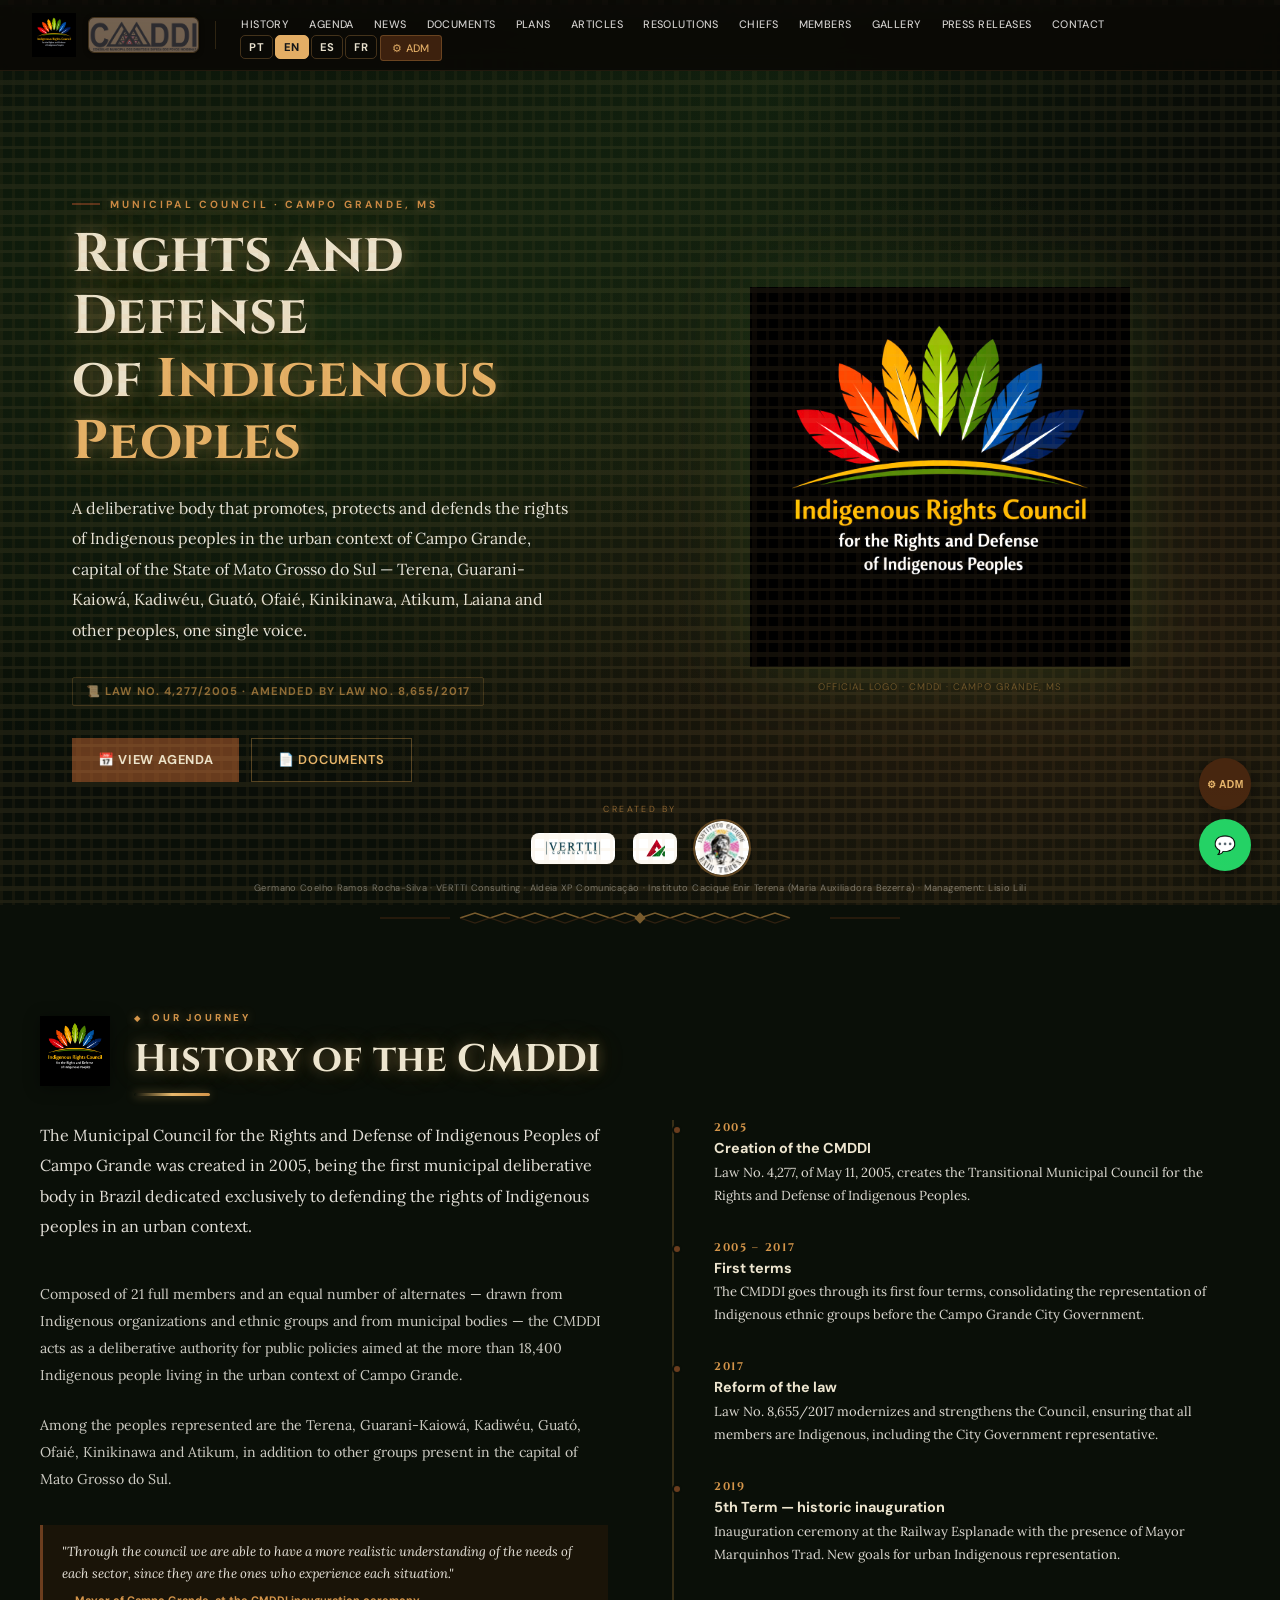
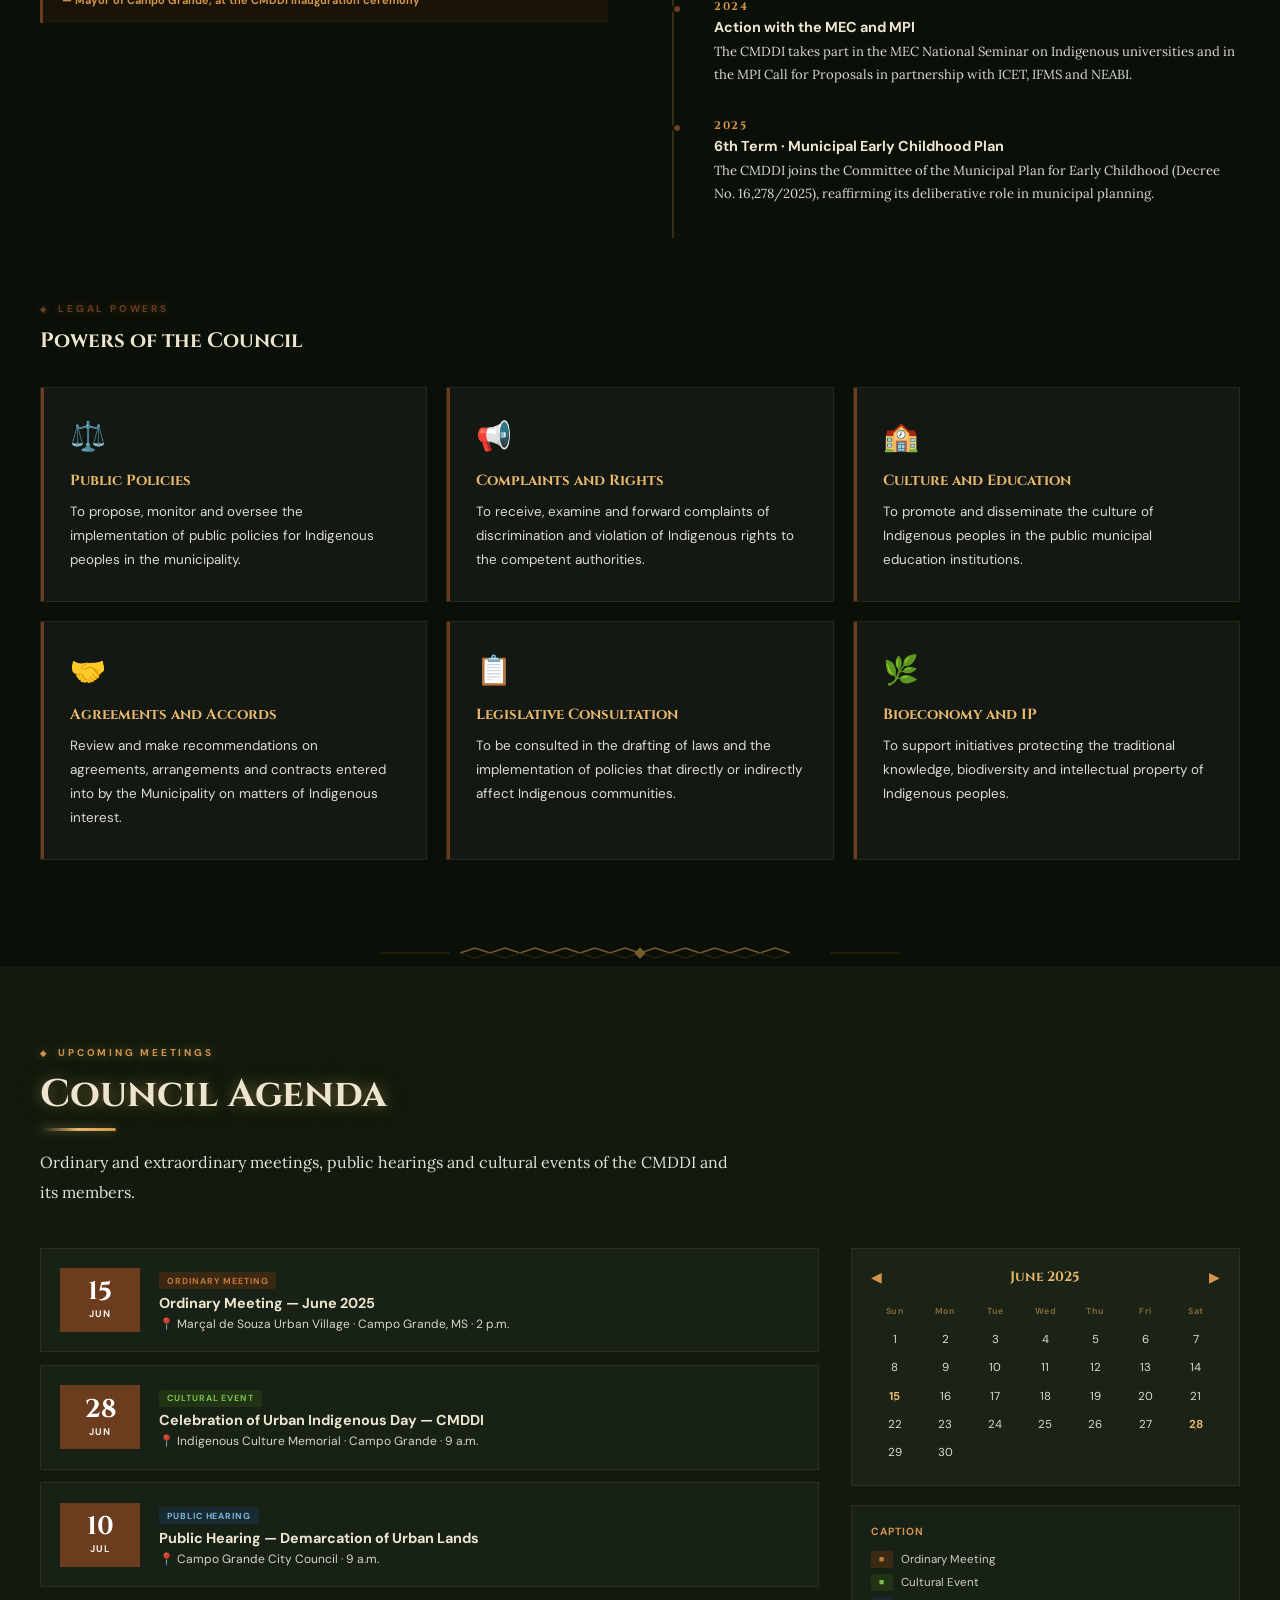
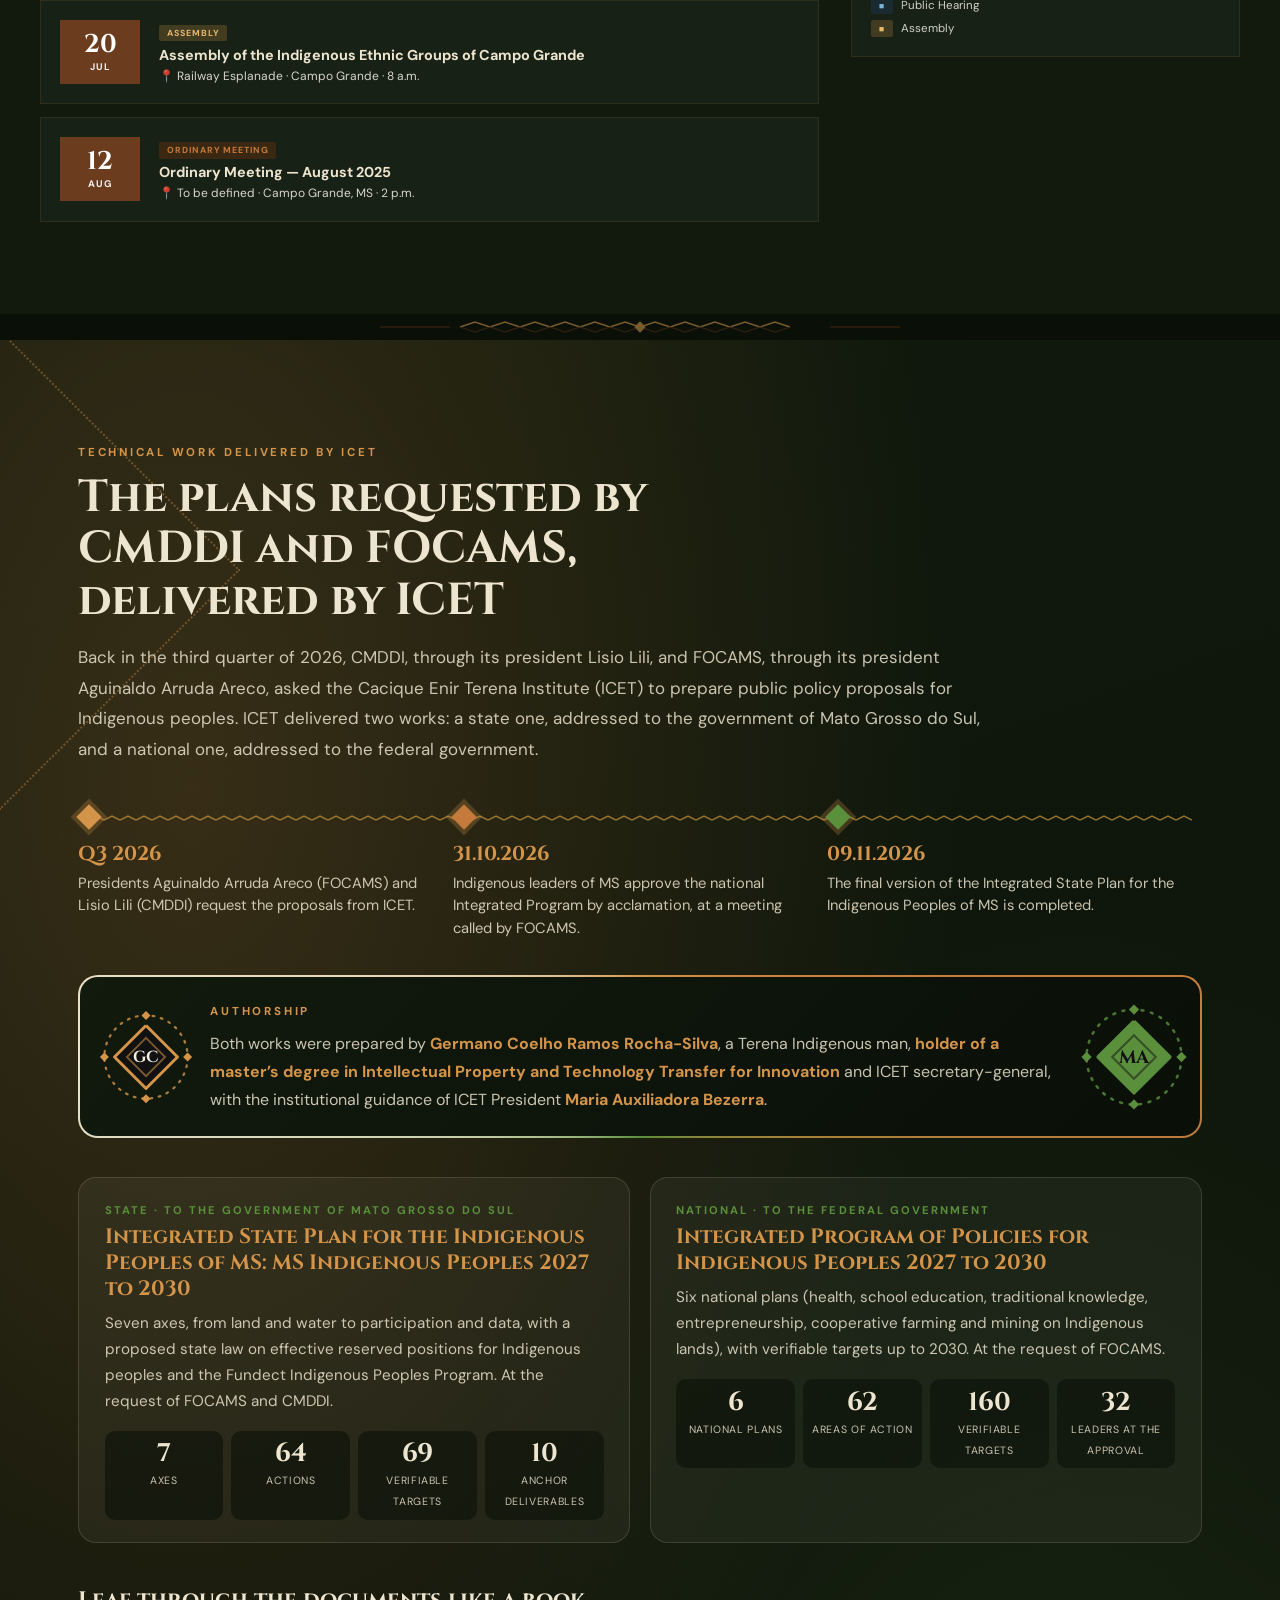
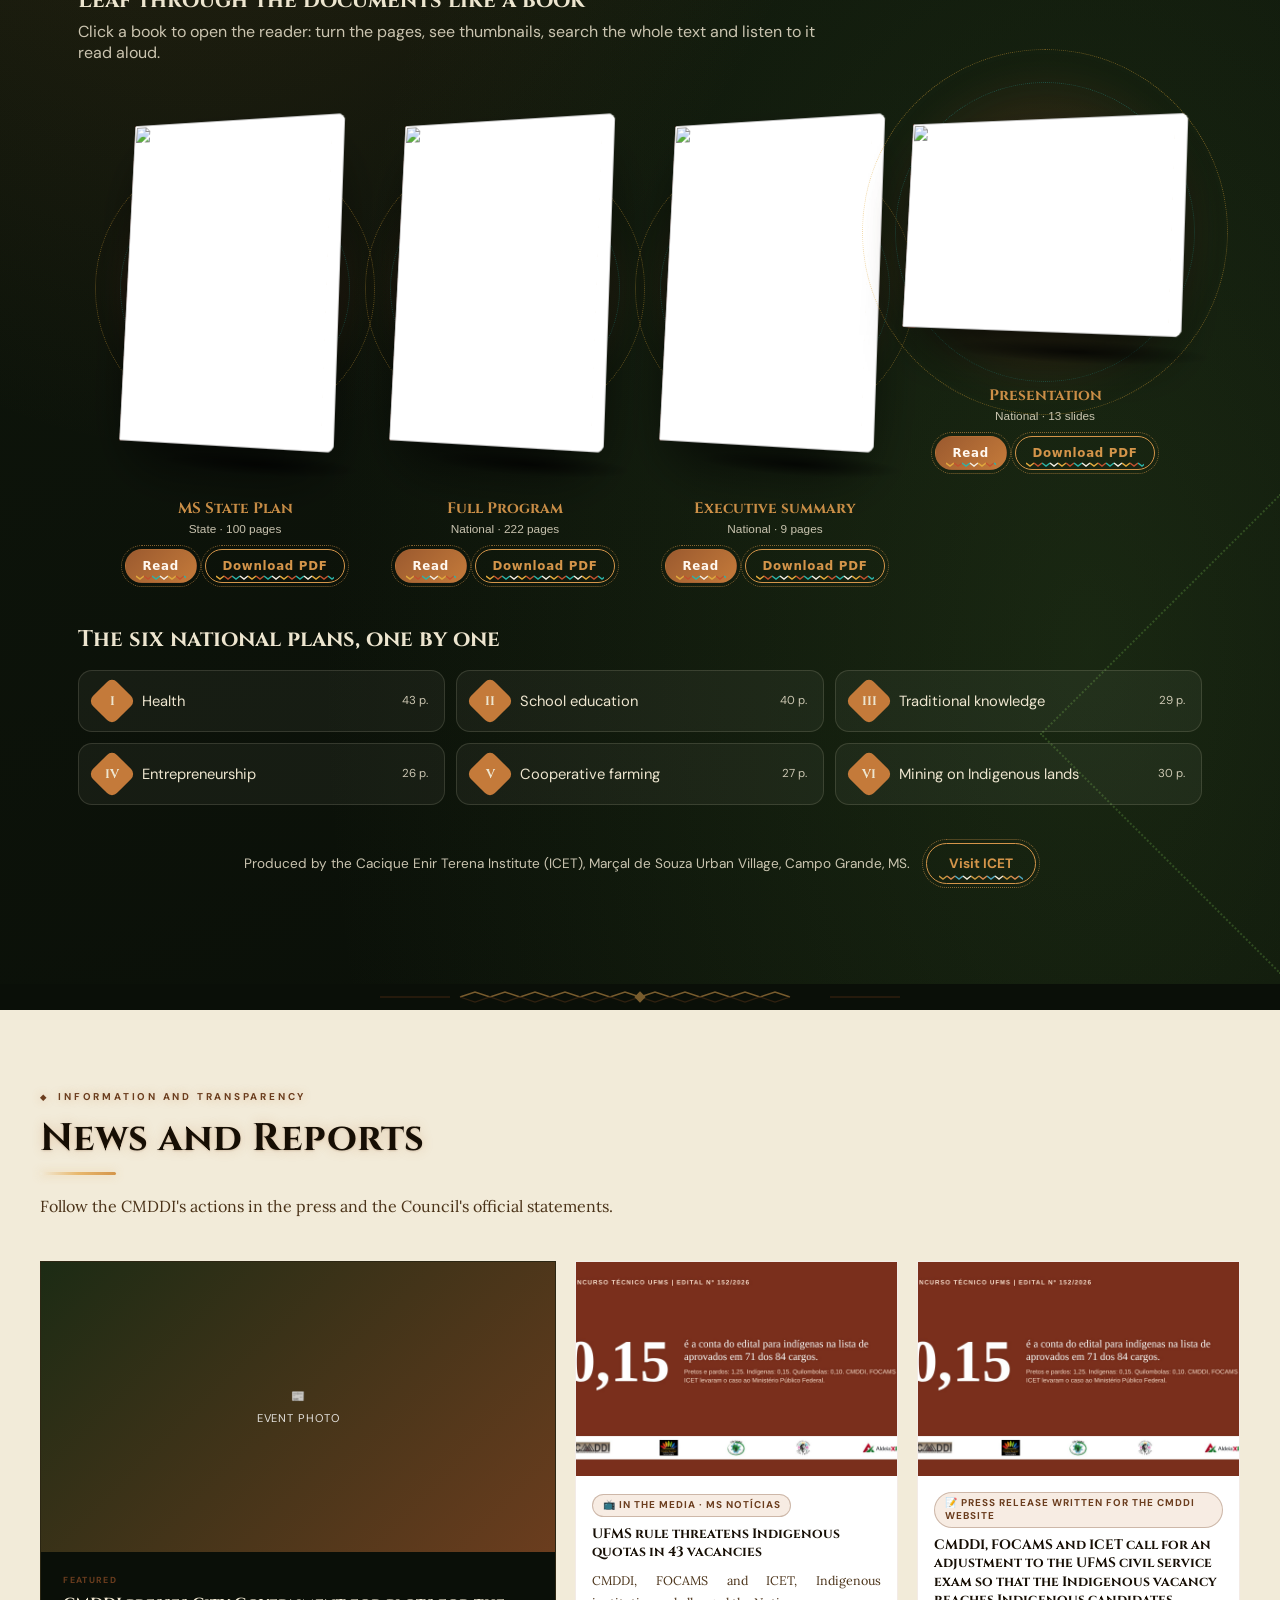
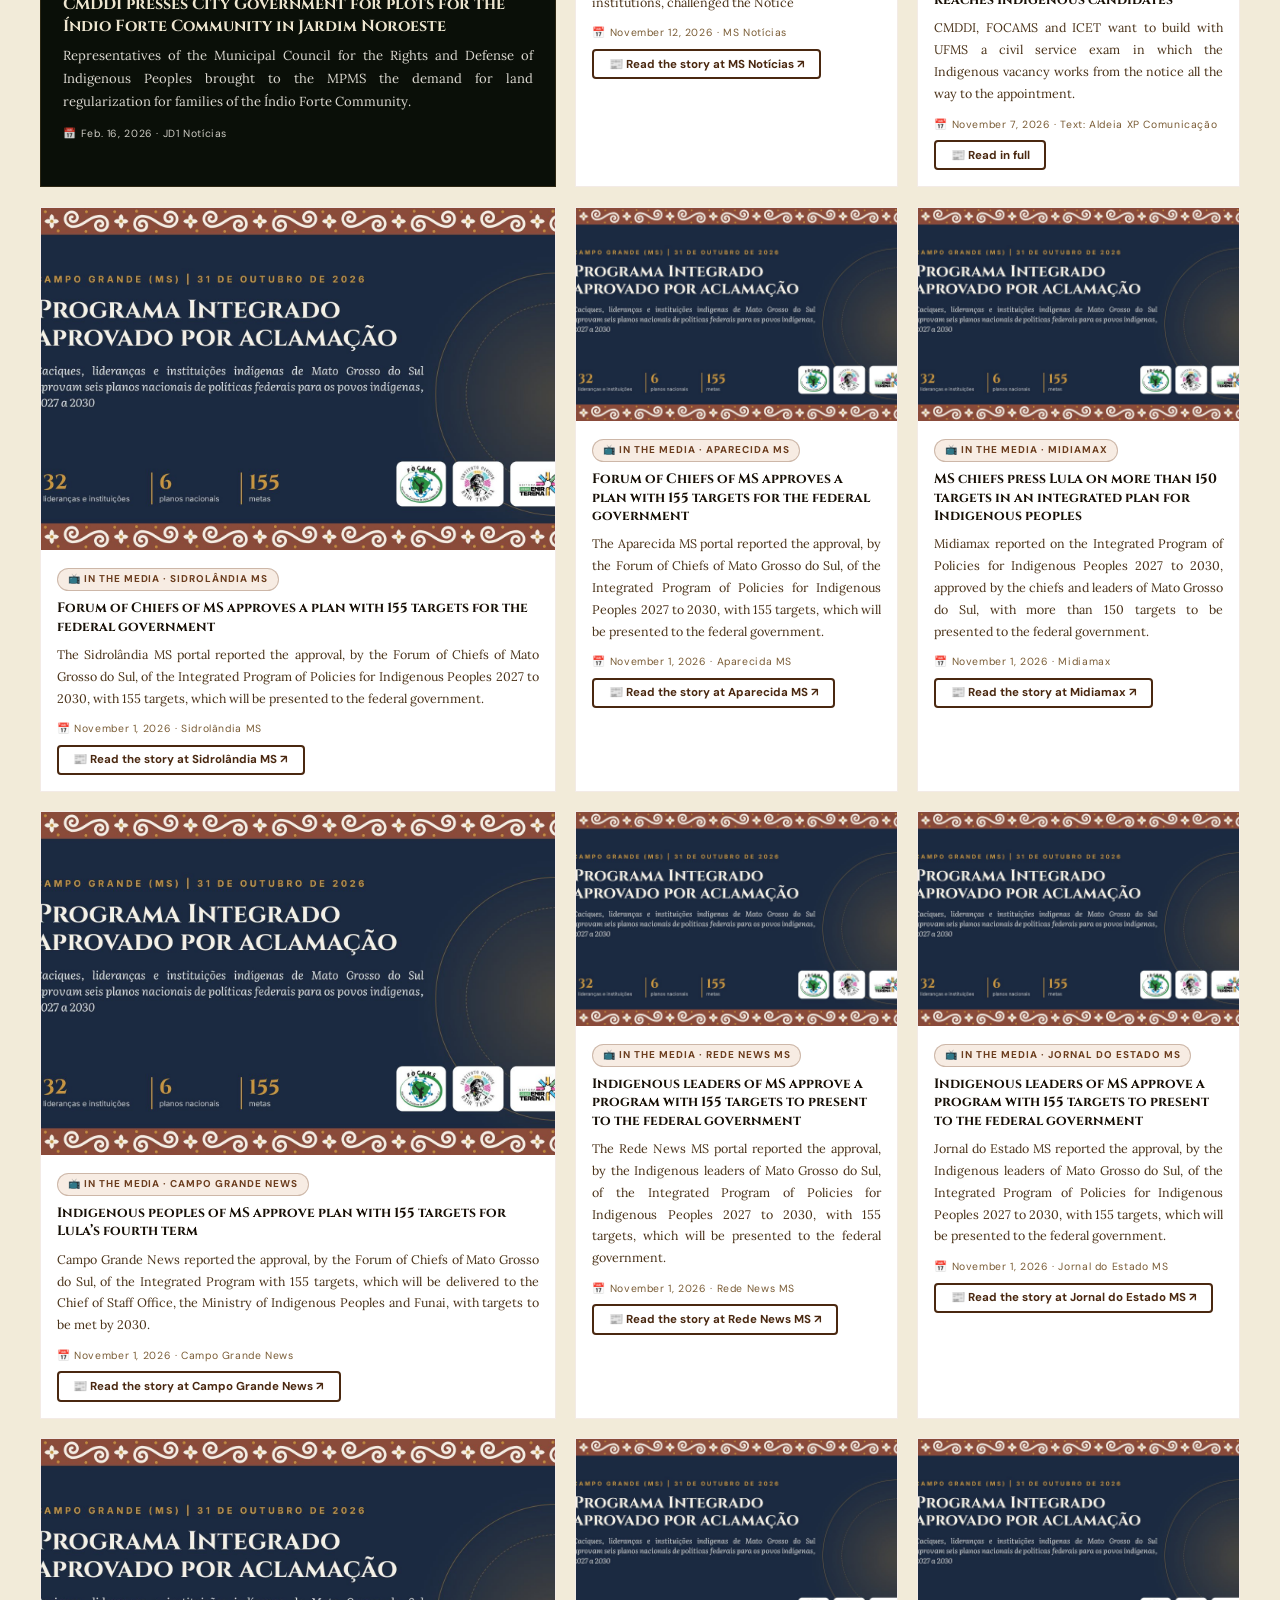
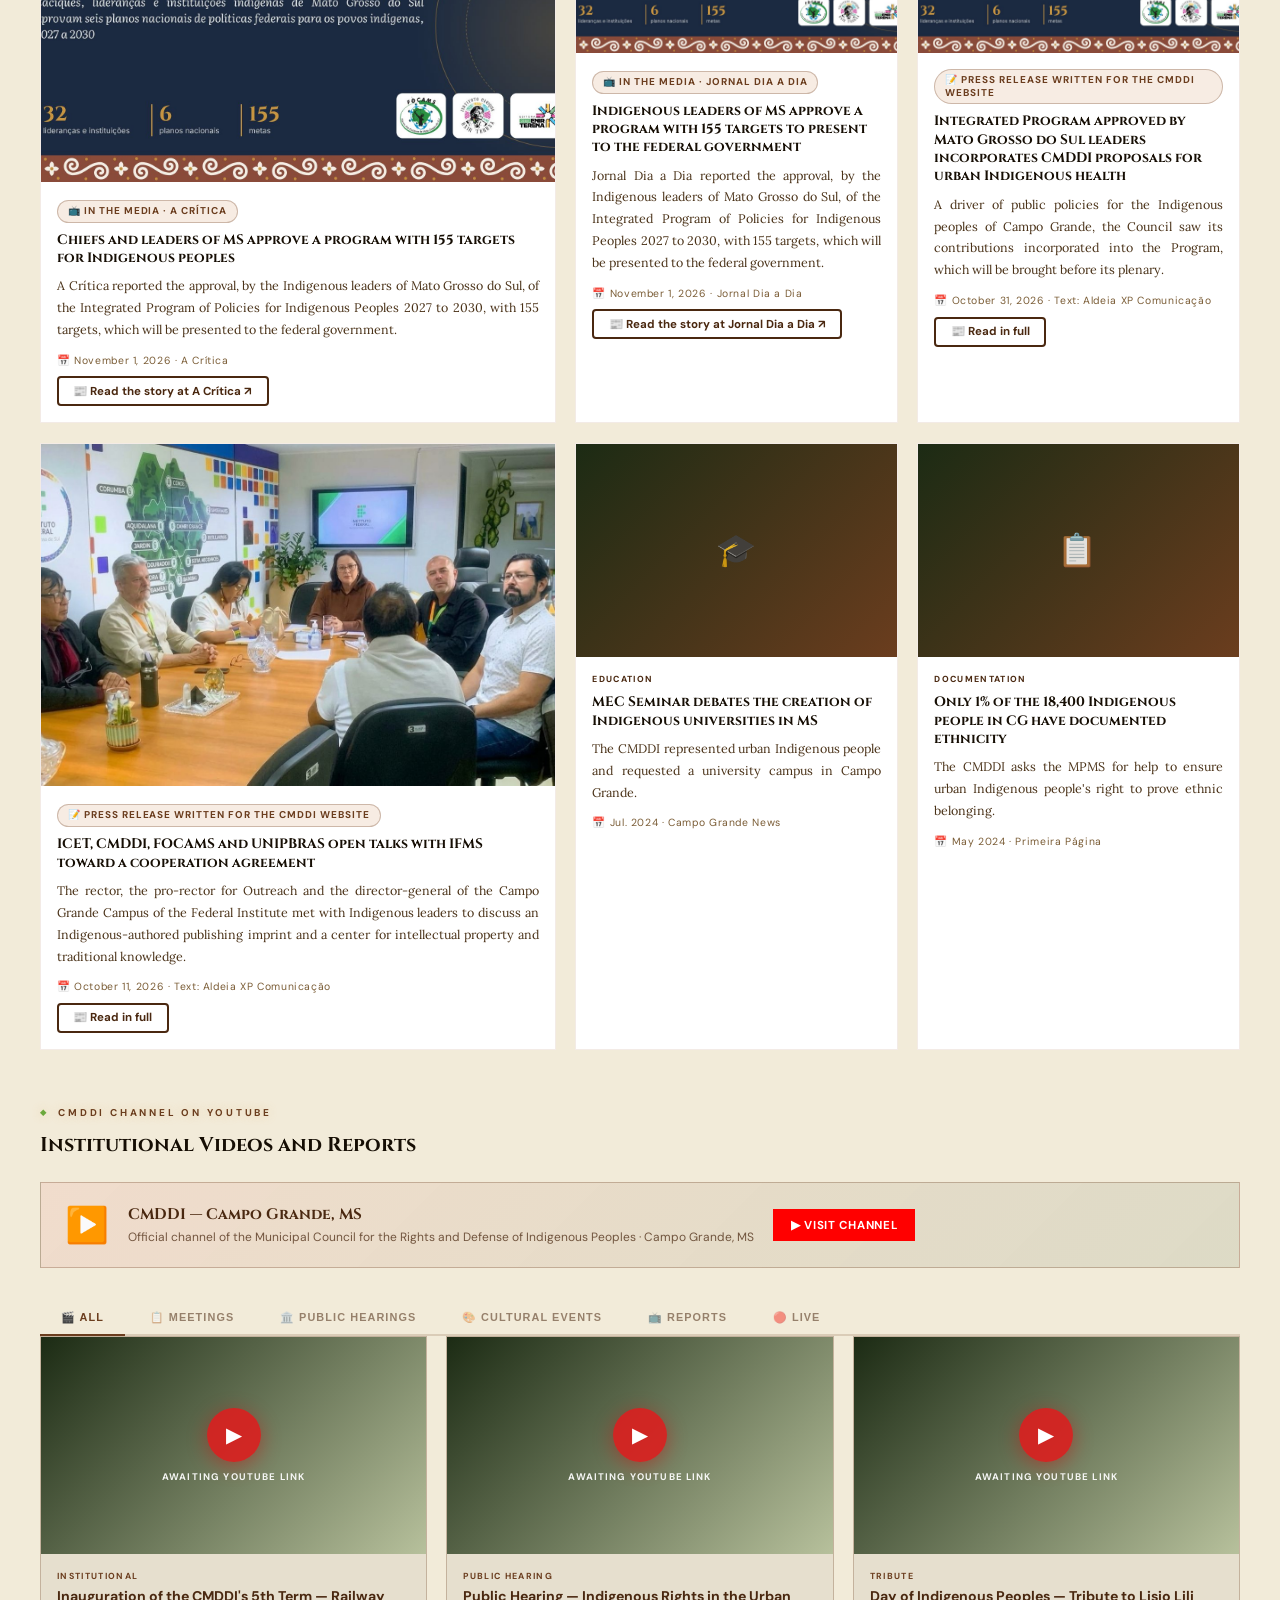
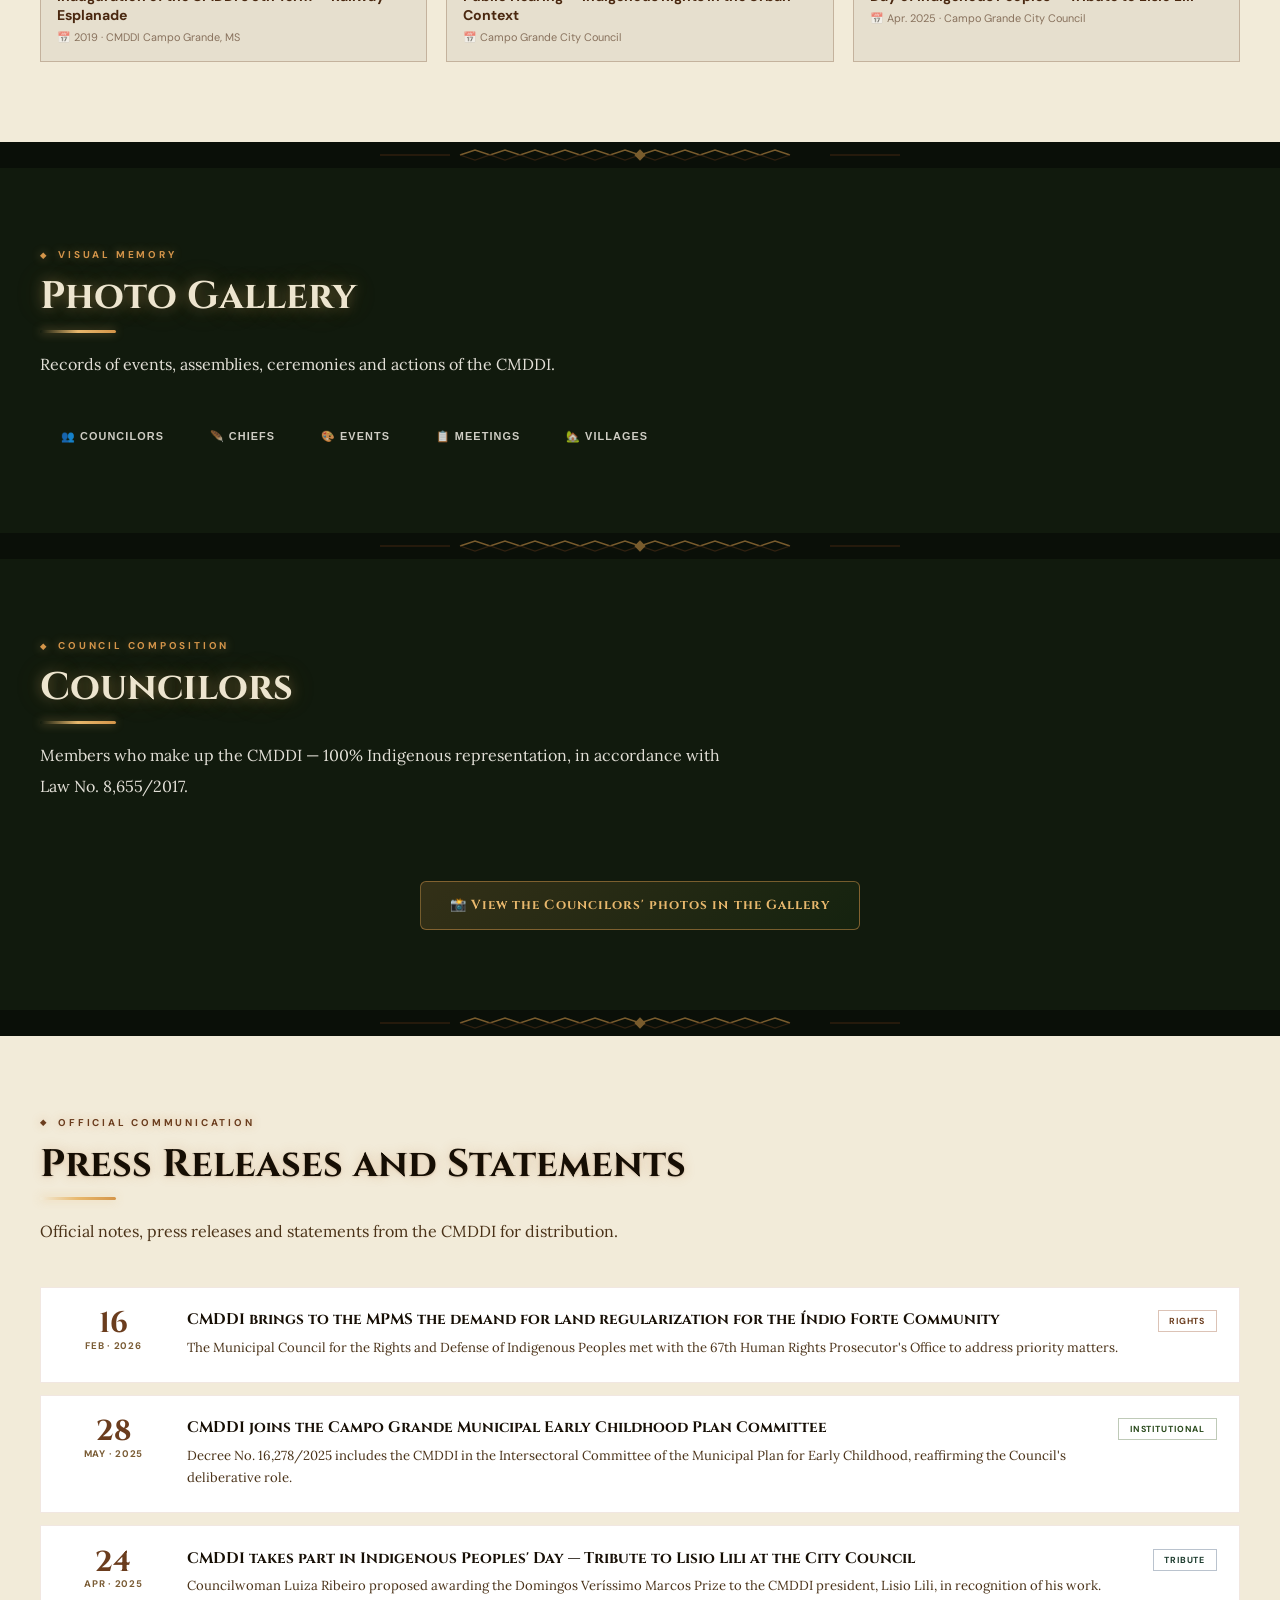
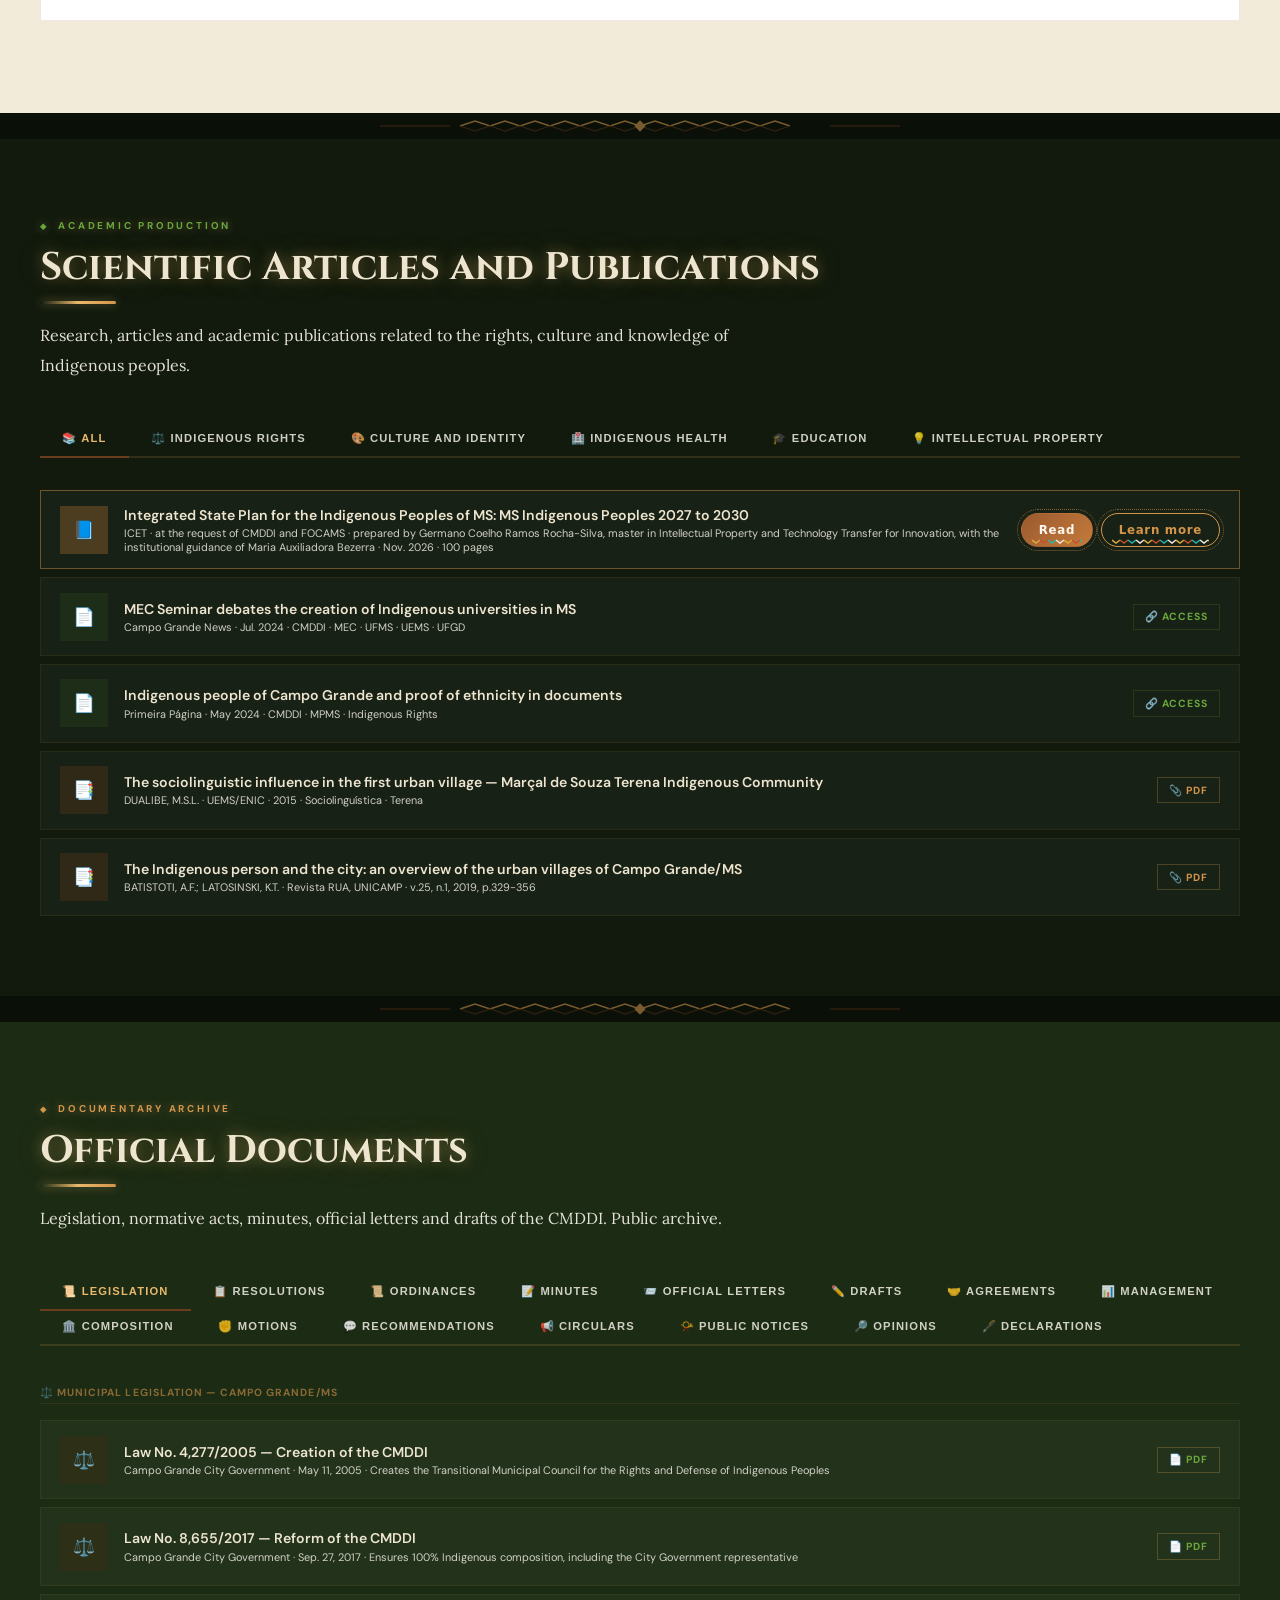
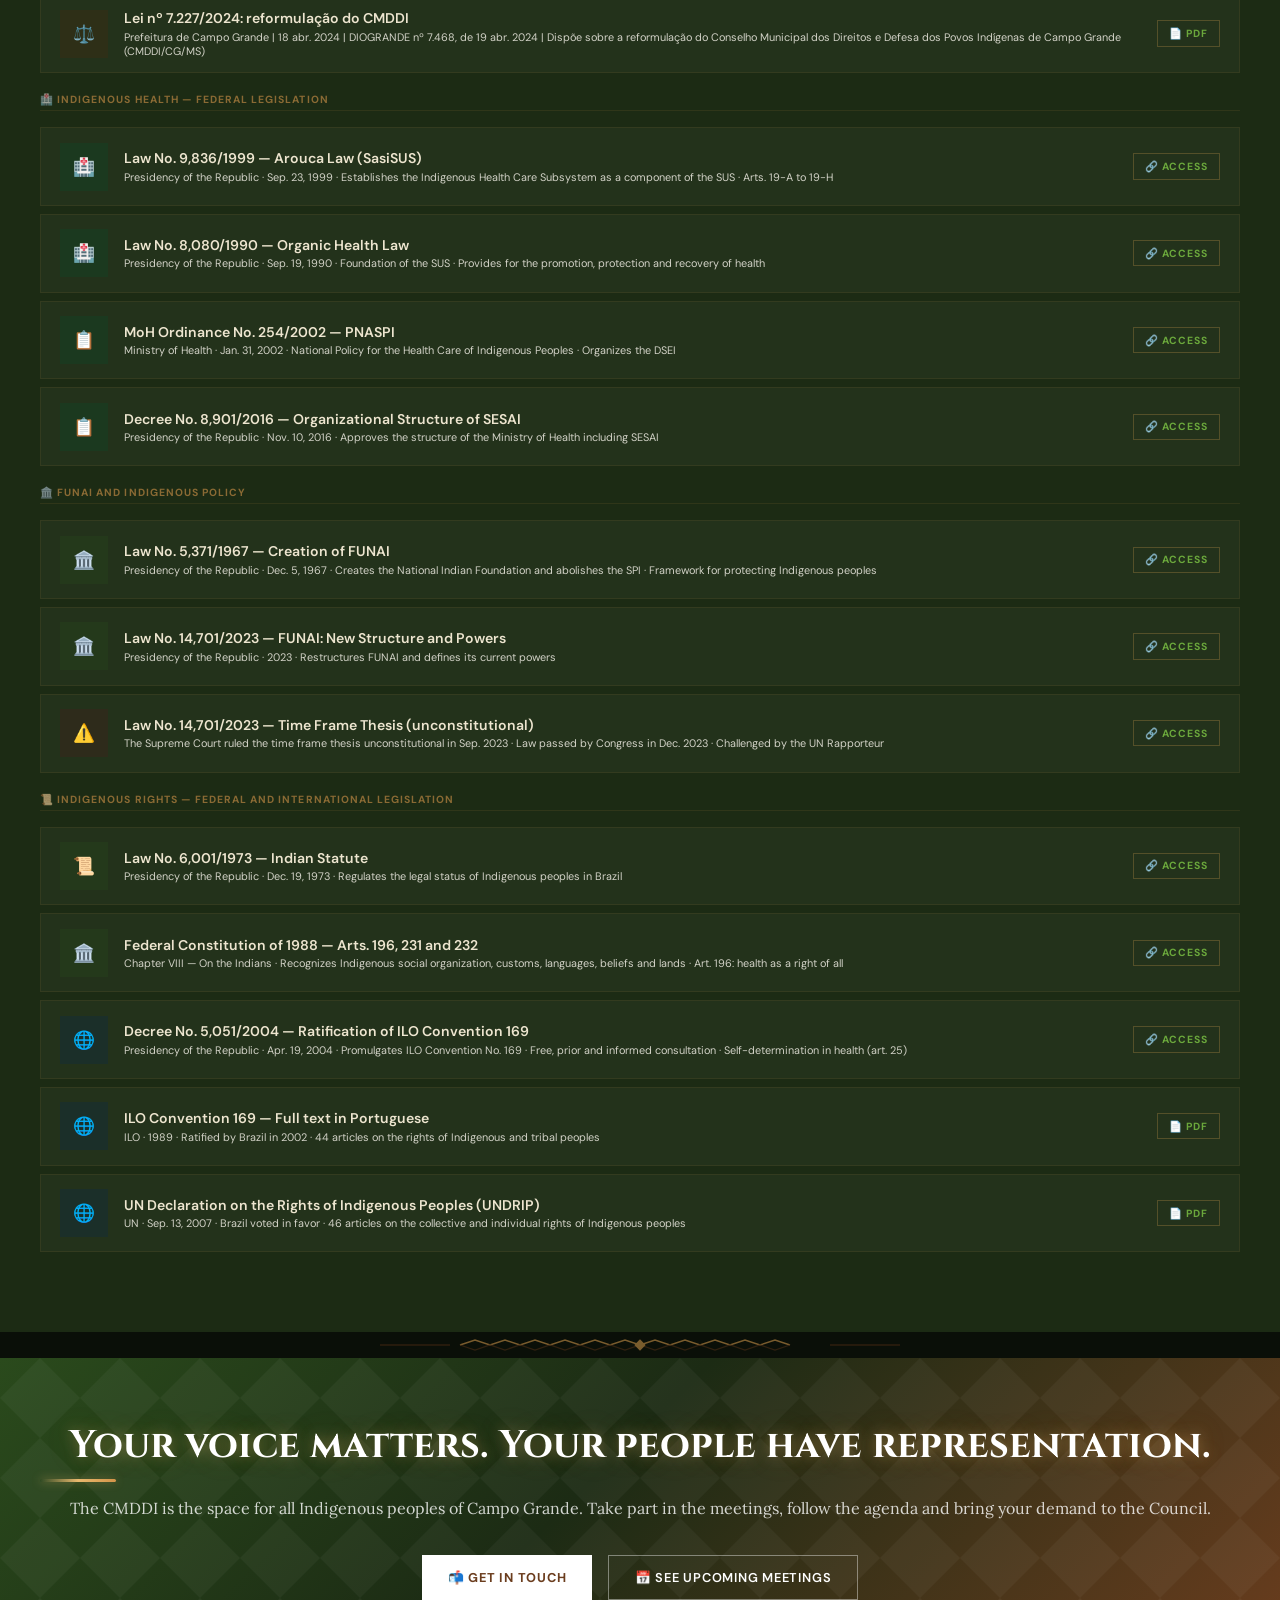
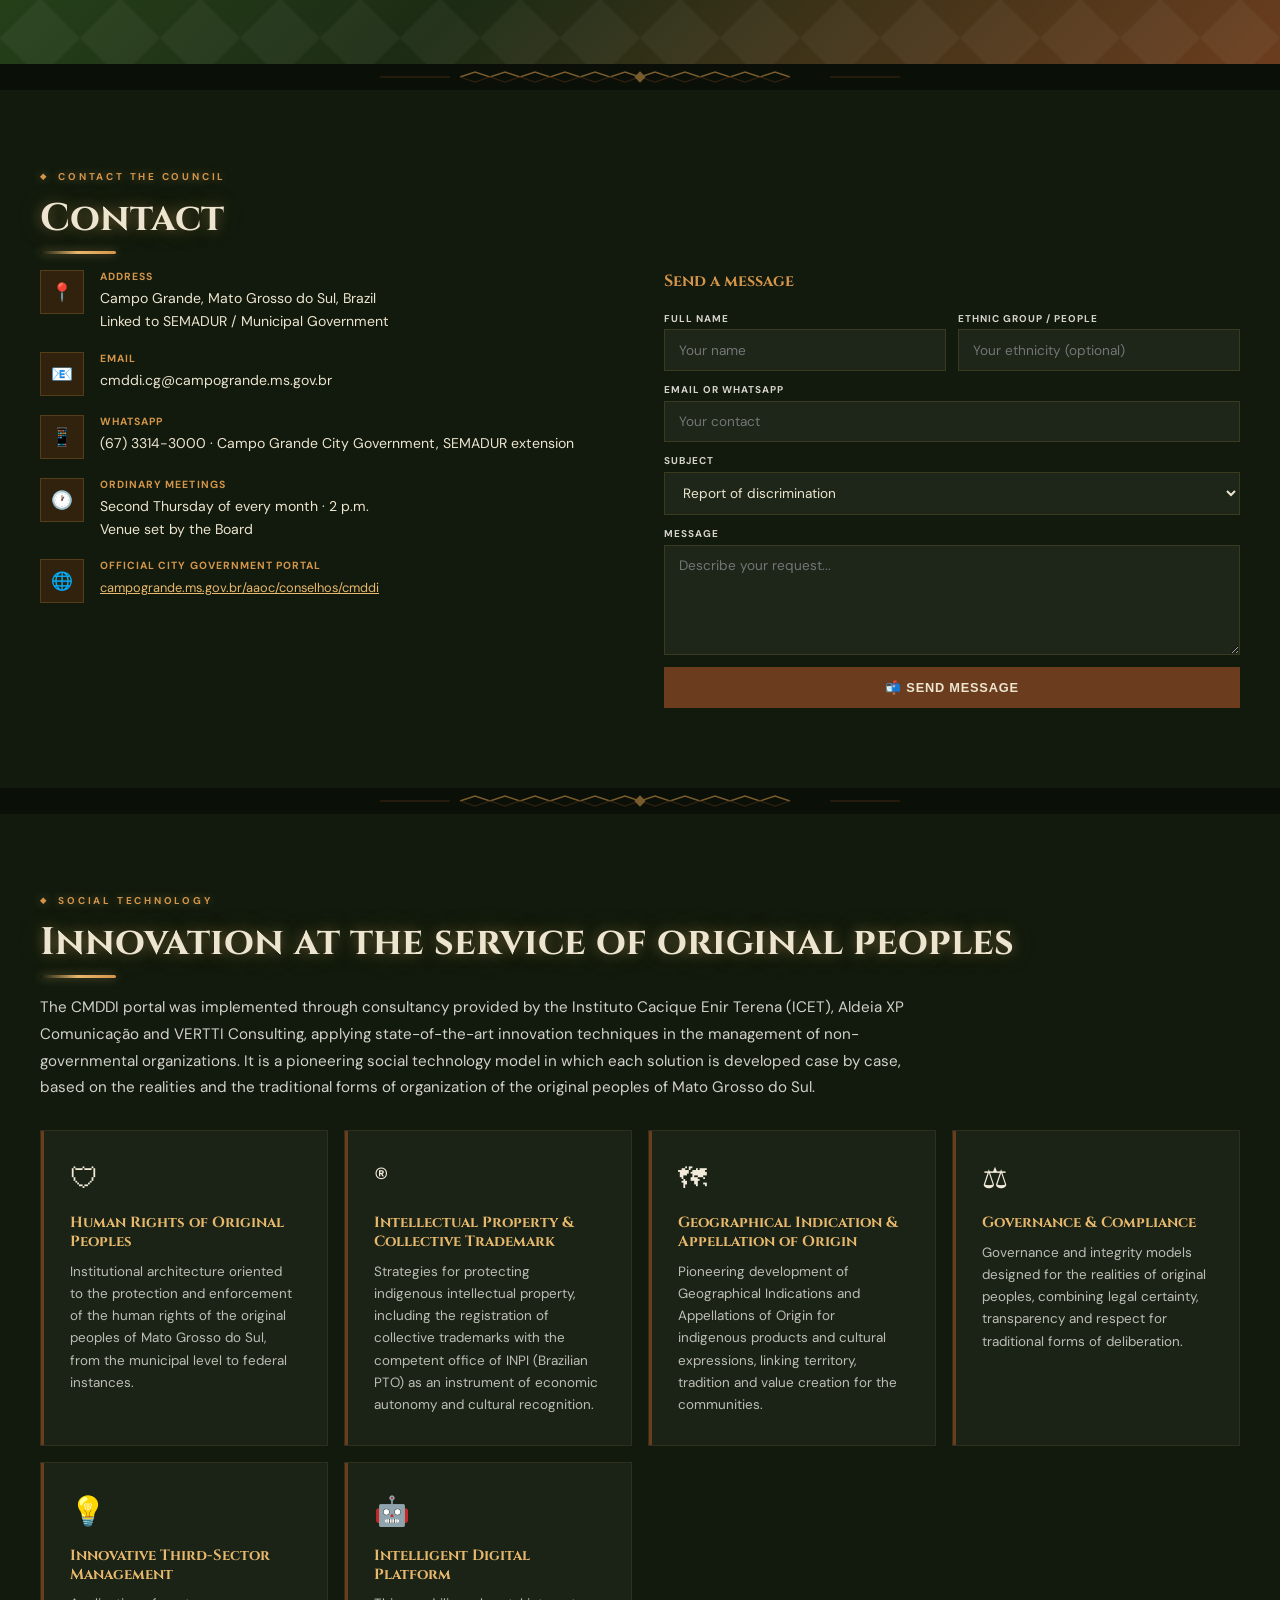
==== index.html @ 401ebd9f "Medalhões GC e MA no padrão do motor da Editora, com links e animação Co-Authored-By: Claude Opus 5." ====
<!DOCTYPE html>
<html lang="pt-BR">
<head>
<meta charset="UTF-8">
<meta name="viewport" content="width=device-width, initial-scale=1.0">
<title>CMDDI — Conselho Municipal dos Direitos e Defesa dos Povos Indígenas · Campo Grande, MS</title>
<meta name="description" content="CMDDI — Conselho Municipal dos Direitos e Defesa dos Povos Indígenas de Campo Grande, MS. Criado em 2005, pela Lei nº 4.277.">
<link rel="preconnect" href="https://fonts.googleapis.com">
<link rel="preconnect" href="https://fonts.gstatic.com" crossorigin>
<link href="https://fonts.googleapis.com/css2?family=Cinzel:wght@400;600;700;900&family=Lora:ital,wght@0,400;0,600;1,400&family=DM+Sans:wght@300;400;500;700&display=swap" rel="stylesheet">
<style>
:root {
  /* PALETA CERÂMICA TERENA MS — verde escuro + terrosos */
  --te: #0A0F08;       /* verde-negro fundo */
  --t2: #111A0D;       /* verde escuro 2 */
  --t3: #1C2B14;       /* verde floresta */
  --vm: #6B3D1E;       /* marrom cerâmica */
  --vd: #4A2810;       /* marrom escuro */
  --vl: #9B5A2F;       /* marrom claro */
  --oc: #C47A3A;       /* ocre cerâmica */
  --ou: #D4954A;       /* ouro terroso */
  --am: #E8B86D;       /* âmbar suave */
  --ar: #F2EBD9;       /* creme cerâmica */
  --pa: #E4D8BC;       /* palha cerâmica */
  --cr: #EDE5CF;       /* creme claro */
  --vv: #2A4A1C;       /* verde mata profundo */
  --vl2: #3D6B28;      /* verde médio */
  --vl3: #5A8F3C;      /* verde folha */
  --az: #1B3A2C;       /* verde-azulado */
  --tx: #160E04;       /* texto escuro */
  --tx2: #4A3218;      /* texto médio */
  --tx3: #7A5C35;      /* texto suave */
  /* Accent verde vivo para detalhes */
  --ac: #4A7A28;       /* verde accent */
  --acl: #6BA83C;      /* verde accent claro */
}

*, *::before, *::after { box-sizing: border-box; margin: 0; padding: 0; }

html { scroll-behavior: smooth; font-size: 16px; }

body {
  font-family: 'DM Sans', sans-serif;
  background: var(--te);
  color: var(--ar);
  overflow-x: hidden;
}

/*  SCROLLBAR  */
::-webkit-scrollbar { width: 6px; }
::-webkit-scrollbar-track { background: var(--te); }
::-webkit-scrollbar-thumb { background: var(--vm); border-radius: 3px; }

/*  PADRÃO INDÍGENA SVG background  */
.bg-pattern {
  background-image: url("data:image/svg+xml,%3Csvg width='48' height='48' viewBox='0 0 48 48' xmlns='http://www.w3.org/2000/svg'%3E%3Cg fill='%234A7A28' fill-opacity='0.06'%3E%3Crect x='0' y='0' width='12' height='12'/%3E%3Crect x='24' y='0' width='12' height='12'/%3E%3Crect x='12' y='12' width='12' height='12'/%3E%3Crect x='36' y='12' width='12' height='12'/%3E%3Crect x='0' y='24' width='12' height='12'/%3E%3Crect x='24' y='24' width='12' height='12'/%3E%3Crect x='12' y='36' width='12' height='12'/%3E%3Crect x='36' y='36' width='12' height='12'/%3E%3C/g%3E%3C/svg%3E");
}

.bg-pattern2 {
  background-image: url("data:image/svg+xml,%3Csvg width='32' height='32' viewBox='0 0 32 32' xmlns='http://www.w3.org/2000/svg'%3E%3Cg stroke='%236B3D1E' stroke-opacity='0.08' fill='none'%3E%3Cpath d='M0 16 L16 0 L32 16 L16 32 Z'/%3E%3Cpath d='M8 16 L16 8 L24 16 L16 24 Z'/%3E%3C/g%3E%3C/svg%3E");
}

/*  NAV  */
nav {
  position: fixed;
  top: 0; left: 0; right: 0;
  z-index: 1000;
  background: rgba(13,11,7,.95);
  backdrop-filter: blur(12px);
  border-bottom: 1px solid rgba(232,168,83,.12);
  display: flex;
  align-items: center;
  justify-content: space-between;
  padding: .7rem 2rem;
  gap: 1rem;
}

.nav-brand {
  display: flex;
  align-items: center;
  gap: .75rem;
  text-decoration: none;
  flex-shrink: 0;
}

.nav-sigla {
  font-family: 'Cinzel', serif;
  font-size: 1.35rem;
  font-weight: 900;
  color: var(--am);
  letter-spacing: .05em;
  line-height: 1;
}

.nav-sub {
  font-size: .58rem;
  color: rgba(232,168,83,.6);
  letter-spacing: .08em;
  text-transform: uppercase;
  line-height: 1.3;
  max-width: 160px;
}

.nav-sep { width: 1px; height: 28px; background: rgba(232,168,83,.2); flex-shrink: 0; }

.nav-links {
  display: flex;
  list-style: none;
  gap: .15rem;
  flex-wrap: wrap;
  align-items: center;
}

.nav-links a {
  font-size: .68rem;
  font-weight: 500;
  color: rgba(249,245,237,.88);
  text-decoration: none;
  letter-spacing: .04em;
  text-transform: uppercase;
  padding: .35rem .55rem;
  border-radius: 3px;
  transition: all .2s;
  white-space: nowrap;
}

.nav-links a:hover { color: var(--am); background: rgba(232,168,83,.08); }
.nav-links a.ativo { color: var(--am); }

.nav-adm-btn {
  background: var(--vd);
  color: var(--am) !important;
  border: 1px solid rgba(232,168,83,.3) !important;
  padding: .3rem .7rem !important;
  border-radius: 3px;
}
.nav-adm-btn:hover { background: var(--vm) !important; }

/*  FAIXA GRAFISMO  */
.faixa-indigena {
  height: 5px;
  background: repeating-linear-gradient(
    90deg,
    var(--vl3) 0px, var(--vl3) 8px,
    var(--ou)  8px, var(--ou)  14px,
    var(--vm)  14px,var(--vm)  26px,
    var(--ou)  26px,var(--ou)  32px,
    var(--vl2) 32px,var(--vl2) 42px,
    var(--am)  42px,var(--am)  48px,
    var(--te)  48px,var(--te)  56px
  );
}

/*  HERO  */
#hero {
  min-height: 100vh;
  padding-top: 70px;
  display: flex;
  flex-direction: column;
  justify-content: center;
  position: relative;
  overflow: hidden;
  background: radial-gradient(ellipse at 25% 35%, rgba(42,74,28,.5) 0%, transparent 55%),
              radial-gradient(ellipse at 80% 70%, rgba(107,61,30,.3) 0%, transparent 50%),
              radial-gradient(ellipse at 60% 10%, rgba(61,107,40,.2) 0%, transparent 40%),
              var(--te);
}

.hero-grafismo {
  position: absolute;
  inset: 0;
  pointer-events: none;
  opacity: .12;
}

.hero-content {
  max-width: 1200px;
  margin: 0 auto;
  padding: 4rem 2rem;
  display: grid;
  grid-template-columns: 1fr 1fr;
  gap: 4rem;
  align-items: center;
}

.hero-eyebrow {
  font-size: .65rem;
  font-weight: 700;
  letter-spacing: .3em;
  text-transform: uppercase;
  color: var(--ou);
  margin-bottom: .8rem;
  display: flex;
  align-items: center;
  gap: .6rem;
}

.hero-eyebrow::before {
  content: '';
  display: block;
  width: 28px;
  height: 2px;
  background: var(--vm);
}

.hero-h1 {
  font-family: 'Cinzel', serif;
  font-size: clamp(2rem, 4.5vw, 3.4rem);
  font-weight: 700;
  line-height: 1.15;
  color: var(--cr);
  margin-bottom: 1.2rem;
}

.hero-h1 span { color: var(--am); }

.hero-desc {
  font-family: 'Lora', serif;
  font-size: 1rem;
  line-height: 1.9;
  color: rgba(249,245,237,.94);
  margin-bottom: 2rem;
  max-width: 500px;
}

.hero-lei {
  display: inline-flex;
  align-items: center;
  gap: .5rem;
  font-size: .7rem;
  font-weight: 700;
  letter-spacing: .1em;
  text-transform: uppercase;
  color: rgba(232,168,83,.6);
  border: 1px solid rgba(232,168,83,.2);
  padding: .4rem .8rem;
  border-radius: 2px;
  margin-bottom: 2rem;
}

.hero-btns {
  display: flex;
  gap: .75rem;
  flex-wrap: wrap;
}

.btn-primario {
  background: var(--vm);
  color: var(--cr);
  font-weight: 700;
  font-size: .8rem;
  letter-spacing: .06em;
  text-transform: uppercase;
  padding: .8rem 1.6rem;
  border: none;
  cursor: pointer;
  text-decoration: none;
  display: inline-flex;
  align-items: center;
  gap: .5rem;
  transition: all .2s;
}
.btn-primario:hover { background: var(--vl); transform: translateY(-1px); }

.btn-sec {
  background: transparent;
  color: var(--am);
  font-weight: 600;
  font-size: .8rem;
  letter-spacing: .06em;
  text-transform: uppercase;
  padding: .8rem 1.6rem;
  border: 1.5px solid rgba(232,168,83,.35);
  cursor: pointer;
  text-decoration: none;
  display: inline-flex;
  align-items: center;
  gap: .5rem;
  transition: all .2s;
}
.btn-sec:hover { border-color: var(--am); background: rgba(232,168,83,.08); }

/* Escudo ornamental */
.hero-escudo {
  position: relative;
  display: flex;
  align-items: center;
  justify-content: center;
}

.escudo-svg { width: 100%; max-width: 380px; filter: drop-shadow(0 0 60px rgba(139,58,15,.4)); }

/* Stats bar */
.hero-stats {
  background: rgba(255,255,255,.03);
  border-top: 1px solid rgba(232,168,83,.1);
  border-bottom: 1px solid rgba(232,168,83,.1);
  padding: 1.4rem 2rem;
  display: flex;
  justify-content: center;
  gap: 0;
}

.stat-item {
  flex: 1;
  max-width: 220px;
  text-align: center;
  padding: 0 1.5rem;
  border-right: 1px solid rgba(232,168,83,.12);
}
.stat-item:last-child { border-right: none; }

.stat-n {
  font-family: 'Cinzel', serif;
  font-size: 2rem;
  font-weight: 700;
  color: var(--am);
  line-height: 1;
  margin-bottom: .3rem;
}

.stat-l {
  font-size: .62rem;
  font-weight: 600;
  letter-spacing: .12em;
  text-transform: uppercase;
  color: rgba(249,245,237,.82);
}

/*  SEÇÕES GERAIS  */
.sec {
  padding: 5rem 2rem;
}

.sec-w {
  max-width: 1200px;
  margin: 0 auto;
}

.sec-dark { background: var(--te); }
.sec-dark2 { background: var(--t2); }
.sec-mid { background: var(--t3); }
.sec-clara { background: var(--ar); color: var(--tx); }
.sec-palha { background: var(--pa); color: var(--tx); }

.eyb {
  font-size: .62rem;
  font-weight: 700;
  letter-spacing: .28em;
  text-transform: uppercase;
  color: var(--ou);
  margin-bottom: .75rem;
  display: flex;
  align-items: center;
  gap: .6rem;
}
.eyb::before { content: '◆'; font-size: .5rem; }

.eyb-terra { color: var(--vm); }
.eyb-verde { color: #6dbf4a; }

.sec-h2 {
  font-family: 'Cinzel', serif;
  font-size: clamp(1.6rem, 3.5vw, 2.4rem);
  font-weight: 700;
  line-height: 1.25;
  color: var(--cr);
  margin-bottom: 1rem;
}

.sec-h2-dark { color: var(--tx); }

.sec-lead {
  font-family: 'Lora', serif;
  font-size: 1rem;
  line-height: 1.9;
  color: rgba(249,245,237,.90);
  max-width: 700px;
  margin-bottom: 2.5rem;
}

.sec-lead-dark { color: var(--tx2); }

/*  CARDS GENÉRICOS  */
.grid-3 { display: grid; grid-template-columns: repeat(3,1fr); gap: 1.2rem; }
.grid-4 { display: grid; grid-template-columns: repeat(4,1fr); gap: 1rem; }
.grid-2 { display: grid; grid-template-columns: repeat(2,1fr); gap: 2rem; }

.card {
  background: rgba(255,255,255,.04);
  border: 1px solid rgba(232,168,83,.1);
  padding: 1.8rem;
  position: relative;
  transition: all .25s;
}
.card:hover { background: rgba(255,255,255,.07); border-color: rgba(232,168,83,.25); transform: translateY(-2px); }
.card::before {
  content: '';
  position: absolute;
  top: 0; left: 0;
  width: 3px; height: 100%;
  background: var(--vm);
}

.card-dark {
  background: white;
  border: 1px solid rgba(139,58,15,.12);
  box-shadow: 0 2px 12px rgba(0,0,0,.06);
}
.card-dark::before { background: var(--vm); }
.card-dark:hover { box-shadow: 0 6px 24px rgba(0,0,0,.1); }

.card-icon {
  font-size: 1.8rem;
  margin-bottom: 1rem;
}

.card-t {
  font-family: 'Cinzel', serif;
  font-size: .92rem;
  font-weight: 700;
  color: var(--am);
  margin-bottom: .6rem;
}
.card-t-dark { color: var(--vd); }

.card-p {
  font-size: .84rem;
  line-height: 1.8;
  color: rgba(249,245,237,.88);
}
.card-p-dark { color: var(--tx2); }

/*  SEÇÃO QUEM SOMOS / HISTÓRIA  */
#historia .hist-grid {
  display: grid;
  grid-template-columns: 1fr 1fr;
  gap: 4rem;
  align-items: start;
}

.hist-timeline {
  position: relative;
  padding-left: 2.5rem;
  border-left: 2px solid rgba(232,168,83,.2);
}

.htl-item {
  position: relative;
  margin-bottom: 2rem;
}

.htl-item::before {
  content: '';
  position: absolute;
  left: -2.65rem;
  top: .3rem;
  width: 10px; height: 10px;
  border-radius: 50%;
  background: var(--vm);
  border: 2px solid var(--te);
}

.htl-ano {
  font-family: 'Cinzel', serif;
  font-size: .7rem;
  font-weight: 700;
  letter-spacing: .15em;
  color: var(--ou);
  margin-bottom: .25rem;
}

.htl-t {
  font-size: .9rem;
  font-weight: 700;
  color: var(--cr);
  margin-bottom: .3rem;
}

.htl-p {
  font-family: 'Lora', serif;
  font-size: .82rem;
  line-height: 1.75;
  color: rgba(249,245,237,.88);
}

/*  COMPETÊNCIAS  */
#competencias {
  background: linear-gradient(180deg, var(--t3) 0%, var(--te) 100%);
}

/*  AGENDA  */
#agenda { background: var(--t2); }

.agenda-grid {
  display: grid;
  grid-template-columns: 2fr 1fr;
  gap: 2rem;
  align-items: start;
}

.evento-item {
  display: grid;
  grid-template-columns: 80px 1fr;
  gap: 1.2rem;
  padding: 1.2rem;
  border: 1px solid rgba(232,168,83,.1);
  background: rgba(255,255,255,.03);
  margin-bottom: .8rem;
  transition: all .2s;
  cursor: pointer;
}
.evento-item:hover { border-color: rgba(232,168,83,.3); background: rgba(255,255,255,.06); }

.evento-data {
  text-align: center;
  background: var(--vm);
  padding: .6rem .4rem;
  display: flex;
  flex-direction: column;
  align-items: center;
  justify-content: center;
}

.ev-dia {
  font-family: 'Cinzel', serif;
  font-size: 1.6rem;
  font-weight: 700;
  color: white;
  line-height: 1;
}

.ev-mes {
  font-size: .6rem;
  font-weight: 700;
  letter-spacing: .1em;
  text-transform: uppercase;
  color: rgba(255,255,255,.92);
  margin-top: .15rem;
}

.ev-tipo {
  display: inline-block;
  font-size: .55rem;
  font-weight: 700;
  letter-spacing: .1em;
  text-transform: uppercase;
  padding: .15rem .5rem;
  border-radius: 2px;
  margin-bottom: .3rem;
}

.tipo-reuniao { background: rgba(139,58,15,.3); color: var(--oc); }
.tipo-evento { background: rgba(45,80,22,.4); color: #7dbf4a; }
.tipo-audiencia { background: rgba(27,58,92,.4); color: #7ab5d8; }
.tipo-assembleia { background: rgba(232,168,83,.2); color: var(--am); }

.ev-titulo {
  font-size: .9rem;
  font-weight: 700;
  color: var(--cr);
  margin-bottom: .25rem;
}

.ev-local {
  font-size: .75rem;
  color: rgba(249,245,237,.85);
}

/* Mini calendário */
.mini-cal {
  background: rgba(255,255,255,.04);
  border: 1px solid rgba(232,168,83,.1);
  padding: 1.2rem;
}

.cal-header {
  display: flex;
  justify-content: space-between;
  align-items: center;
  margin-bottom: 1rem;
}

.cal-mes {
  font-family: 'Cinzel', serif;
  font-size: .85rem;
  font-weight: 700;
  color: var(--am);
}

.cal-nav { background: none; border: none; color: var(--ou); cursor: pointer; font-size: .9rem; }

.cal-dias-semana {
  display: grid;
  grid-template-columns: repeat(7,1fr);
  gap: 2px;
  margin-bottom: .4rem;
}

.cal-ds {
  text-align: center;
  font-size: .55rem;
  font-weight: 700;
  letter-spacing: .05em;
  color: rgba(232,168,83,.5);
  padding: .2rem 0;
}

.cal-dias {
  display: grid;
  grid-template-columns: repeat(7,1fr);
  gap: 2px;
}

.cal-d {
  text-align: center;
  font-size: .72rem;
  padding: .35rem .2rem;
  border-radius: 2px;
  cursor: pointer;
  color: rgba(249,245,237,.88);
  transition: .15s;
}
.cal-d:hover { background: rgba(232,168,83,.1); color: var(--am); }
.cal-d.tem-evento { color: var(--am); font-weight: 700; position: relative; }
.cal-d.tem-evento::after { content: '·'; position: absolute; bottom: 0; left: 50%; transform: translateX(-50%); color: var(--vm); font-size: .8rem; }
.cal-d.hoje { background: var(--vm); color: white !important; font-weight: 700; }
.cal-d.vazio { opacity: 0; pointer-events: none; }

/*  NOTÍCIAS  */
#noticias { background: var(--ar); }

.noticias-grid {
  display: grid;
  grid-template-columns: 1.6fr 1fr 1fr;
  gap: 1.2rem;
}

.noticia-principal {
  background: var(--te);
  border: 1px solid rgba(232,168,83,.15);
  overflow: hidden;
}

.noticia-thumb {
  width: 100%;
  aspect-ratio: 16/9;
  background: linear-gradient(135deg, var(--t3), var(--vm));
  display: flex;
  align-items: center;
  justify-content: center;
  font-size: 3rem;
  position: relative;
  overflow: hidden;
}

.noticia-thumb img {
  width: 100%; height: 100%;
  object-fit: cover;
  position: absolute; inset: 0;
}

.noticia-thumb-placeholder {
  display: flex;
  flex-direction: column;
  align-items: center;
  gap: .5rem;
  color: rgba(255,255,255,.85);
  font-size: .7rem;
  letter-spacing: .08em;
}

.noticia-body { padding: 1.4rem; }

.noticia-cat {
  font-size: .55rem;
  font-weight: 700;
  letter-spacing: .15em;
  text-transform: uppercase;
  color: var(--vm);
  margin-bottom: .5rem;
}

.noticia-t {
  font-family: 'Cinzel', serif;
  font-size: 1rem;
  font-weight: 700;
  color: var(--cr);
  line-height: 1.35;
  margin-bottom: .5rem;
}

.noticia-resumo {
  font-family: 'Lora', serif;
  font-size: .82rem;
  line-height: 1.75;
  color: rgba(249,245,237,.88);
  margin-bottom: .8rem;
}

.noticia-data {
  font-size: .65rem;
  color: rgba(249,245,237,.82);
  letter-spacing: .06em;
}

.noticia-sec {
  background: white;
  border: 1px solid rgba(139,58,15,.1);
  overflow: hidden;
  display: flex;
  flex-direction: column;
}

.noticia-sec .noticia-thumb {
  aspect-ratio: 3/2;
}

.noticia-sec .noticia-body { padding: 1rem; flex: 1; }
.noticia-sec .noticia-t { font-size: .85rem; color: var(--tx); }
.noticia-sec .noticia-resumo { color: var(--tx2); font-size: .78rem; }
.noticia-sec .noticia-data { color: var(--tx3); }

/* Vídeos */
.video-item {
  background: var(--t2);
  border: 1px solid rgba(232,168,83,.1);
  overflow: hidden;
  position: relative;
}

.video-thumb {
  width: 100%;
  aspect-ratio: 16/9;
  background: linear-gradient(135deg, var(--az), var(--t3));
  display: flex;
  align-items: center;
  justify-content: center;
  cursor: pointer;
  position: relative;
}

.play-btn {
  width: 52px; height: 52px;
  background: rgba(139,58,15,.85);
  border-radius: 50%;
  display: flex;
  align-items: center;
  justify-content: center;
  font-size: 1.1rem;
  color: white;
  transition: .2s;
  z-index: 2;
}
.video-thumb:hover .play-btn { background: var(--vm); transform: scale(1.08); }

.video-body { padding: 1rem; }

.video-t {
  font-size: .85rem;
  font-weight: 700;
  color: var(--cr);
  margin-bottom: .3rem;
}

.video-meta {
  font-size: .65rem;
  color: rgba(249,245,237,.82);
}

/*  ATAS & DOCUMENTOS  */
#documentos { background: var(--t3); }

.docs-tabs {
  display: flex;
  gap: 0;
  border-bottom: 2px solid rgba(232,168,83,.15);
  margin-bottom: 2rem;
  flex-wrap: wrap;
}

.doc-tab {
  padding: .7rem 1.4rem;
  font-size: .7rem;
  font-weight: 700;
  letter-spacing: .1em;
  text-transform: uppercase;
  color: rgba(249,245,237,.82);
  cursor: pointer;
  border-bottom: 2px solid transparent;
  margin-bottom: -2px;
  transition: .2s;
  background: none;
  border-top: none;
  border-left: none;
  border-right: none;
  white-space: nowrap;
}
.doc-tab:hover { color: var(--ou); }
.doc-tab.ativo { color: var(--am); border-bottom-color: var(--vm); }

.doc-panel { display: none; }
.doc-panel.ativo { display: block; }

.doc-lista {
  display: flex;
  flex-direction: column;
  gap: .5rem;
}

.doc-item {
  display: grid;
  grid-template-columns: 48px 1fr auto;
  gap: 1rem;
  align-items: center;
  padding: .9rem 1.2rem;
  background: rgba(255,255,255,.03);
  border: 1px solid rgba(232,168,83,.08);
  text-decoration: none;
  color: inherit;
  transition: .2s;
}
.doc-item:hover { background: rgba(255,255,255,.07); border-color: rgba(232,168,83,.2); }

.doc-ico {
  width: 48px; height: 48px;
  background: rgba(139,58,15,.3);
  display: flex;
  align-items: center;
  justify-content: center;
  font-size: 1.3rem;
  flex-shrink: 0;
}

.doc-nome {
  font-size: .88rem;
  font-weight: 600;
  color: var(--cr);
  margin-bottom: .15rem;
}

.doc-meta {
  font-size: .68rem;
  color: rgba(249,245,237,.82);
}

.doc-dl {
  font-size: .65rem;
  font-weight: 700;
  letter-spacing: .08em;
  text-transform: uppercase;
  color: var(--ou);
  white-space: nowrap;
  padding: .35rem .7rem;
  border: 1px solid rgba(232,168,83,.25);
  transition: .2s;
}
.doc-item:hover .doc-dl { background: rgba(232,168,83,.1); }

/*  INTEGRANTES  */
#integrantes { background: var(--te); }

.integrantes-grid {
  display: grid;
  grid-template-columns: repeat(3, 1fr);
  gap: 1.2rem;
}

.membro-card {
  background: rgba(255,255,255,.04);
  border: 1px solid rgba(232,168,83,.1);
  overflow: hidden;
  position: relative;
  transition: .25s;
}
.membro-card:hover { border-color: rgba(232,168,83,.3); transform: translateY(-3px); }

.membro-foto {
  width: 100%;
  aspect-ratio: 1/1;
  background: linear-gradient(135deg, var(--t3), var(--vm));
  display: flex;
  align-items: center;
  justify-content: center;
  font-size: 3rem;
  color: rgba(255,255,255,.35);
  position: relative;
  overflow: hidden;
}

.membro-foto img {
  width: 100%; height: 100%;
  object-fit: cover;
  object-position: center top;
}

.membro-etnia-badge {
  position: absolute;
  bottom: .6rem; left: .6rem;
  background: rgba(13,11,7,.85);
  border: 1px solid rgba(232,168,83,.3);
  font-size: .55rem;
  font-weight: 700;
  letter-spacing: .1em;
  text-transform: uppercase;
  color: var(--am);
  padding: .2rem .55rem;
}

.membro-body {
  padding: 1rem;
}

.membro-nome {
  font-family: 'Cinzel', serif;
  font-size: .88rem;
  font-weight: 700;
  color: var(--cr);
  margin-bottom: .2rem;
}

.membro-cargo {
  font-size: .72rem;
  font-weight: 700;
  color: var(--ou);
  text-transform: uppercase;
  letter-spacing: .06em;
  margin-bottom: .4rem;
}

.membro-rep {
  font-size: .72rem;
  color: rgba(249,245,237,.85);
  line-height: 1.4;
}

.membro-tipo {
  display: inline-block;
  font-size: .55rem;
  font-weight: 700;
  letter-spacing: .08em;
  text-transform: uppercase;
  padding: .15rem .5rem;
  margin-top: .5rem;
}

.tipo-titular { background: rgba(139,58,15,.3); color: var(--oc); }
.tipo-suplente { background: rgba(27,58,92,.3); color: #7ab5d8; }

/*  GALERIA FOTOS & VÍDEOS  */
#galeria { background: var(--t2); }

.galeria-masonry {
  columns: 4;
  column-gap: .75rem;
}

.galeria-item {
  break-inside: avoid;
  margin-bottom: .75rem;
  overflow: hidden;
  cursor: pointer;
  position: relative;
  background: var(--t3);
}

.galeria-item:nth-child(3n) { margin-top: .75rem; }

.galeria-item img, .galeria-item . {
  width: 100%;
  display: block;
  transition: transform .3s;
}

. {
  aspect-ratio: 1/1;
  background: linear-gradient(135deg, var(--t3), rgba(139,58,15,.4));
  display: flex;
  align-items: center;
  justify-content: center;
  font-size: 2.5rem;
  color: rgba(255,255,255,.1);
}

.galeria-item:nth-child(2n) . { aspect-ratio: 4/3; }
.galeria-item:nth-child(5n) . { aspect-ratio: 3/4; }

.galeria-item:hover img, .galeria-item:hover . { transform: scale(1.03); }

.galeria-overlay {
  position: absolute;
  inset: 0;
  background: linear-gradient(to top, rgba(13,11,7,.8) 0%, transparent 50%);
  opacity: 0;
  transition: .3s;
  display: flex;
  align-items: flex-end;
  padding: .8rem;
}
.galeria-item:hover .galeria-overlay { opacity: 1; }

.galeria-leg {
  font-size: .7rem;
  color: rgba(255,255,255,.9);
  line-height: 1.3;
}

/*  RELEASES  */
#releases { background: var(--ar); }

.release-item {
  display: grid;
  grid-template-columns: 100px 1fr auto;
  gap: 1.5rem;
  align-items: start;
  padding: 1.4rem;
  border: 1px solid rgba(139,58,15,.12);
  background: white;
  margin-bottom: .75rem;
  transition: .2s;
}
.release-item:hover { box-shadow: 0 4px 20px rgba(0,0,0,.08); border-color: rgba(139,58,15,.25); }

.rel-data-col {
  text-align: center;
}

.rel-dia {
  font-family: 'Cinzel', serif;
  font-size: 1.8rem;
  font-weight: 700;
  color: var(--vm);
  line-height: 1;
}

.rel-mes-ano {
  font-size: .6rem;
  font-weight: 700;
  letter-spacing: .08em;
  text-transform: uppercase;
  color: var(--tx3);
}

.rel-t {
  font-family: 'Cinzel', serif;
  font-size: .95rem;
  font-weight: 700;
  color: var(--tx);
  margin-bottom: .4rem;
  line-height: 1.35;
}

.rel-resumo {
  font-family: 'Lora', serif;
  font-size: .82rem;
  line-height: 1.7;
  color: var(--tx2);
}

.rel-badge {
  font-size: .55rem;
  font-weight: 700;
  letter-spacing: .1em;
  text-transform: uppercase;
  padding: .25rem .65rem;
  border: 1px solid currentColor;
  white-space: nowrap;
}

/*  FAIXA CTA  */
#cta {
  background: linear-gradient(135deg, var(--vv) 0%, var(--t3) 45%, var(--vm) 100%);
  padding: 4rem 2rem;
  text-align: center;
  position: relative;
  overflow: hidden;
}

#cta::before {
  content: '';
  position: absolute;
  inset: 0;
  background-image: url("data:image/svg+xml,%3Csvg width='80' height='80' viewBox='0 0 80 80' xmlns='http://www.w3.org/2000/svg'%3E%3Cg fill='white' fill-opacity='0.04'%3E%3Cpath d='M40 0L80 40L40 80L0 40Z'/%3E%3C/g%3E%3C/svg%3E");
}

#cta .sec-h2 { color: white; margin-bottom: .75rem; }
#cta p { color: rgba(255,255,255,.8); font-family: 'Lora', serif; font-size: 1rem; line-height: 1.8; margin-bottom: 2rem; }

/*  CONTATO  */
#contato { background: var(--t2); }

.contato-grid {
  display: grid;
  grid-template-columns: 1fr 1fr;
  gap: 3rem;
}

.contato-info { display: flex; flex-direction: column; gap: 1.2rem; }

.contato-item {
  display: flex;
  gap: 1rem;
  align-items: flex-start;
}

.contato-ico {
  width: 44px; height: 44px;
  background: rgba(139,58,15,.25);
  border: 1px solid rgba(232,168,83,.2);
  display: flex;
  align-items: center;
  justify-content: center;
  font-size: 1.1rem;
  flex-shrink: 0;
}

.contato-txt-t {
  font-size: .65rem;
  font-weight: 700;
  letter-spacing: .1em;
  text-transform: uppercase;
  color: var(--ou);
  margin-bottom: .25rem;
}

.contato-txt-v {
  font-size: .88rem;
  color: var(--cr);
  line-height: 1.6;
}

/* Formulário */
.form-msg { display: flex; flex-direction: column; gap: .75rem; }

.form-row { display: grid; grid-template-columns: 1fr 1fr; gap: .75rem; }

.form-field {
  display: flex;
  flex-direction: column;
  gap: .3rem;
}

.form-label {
  font-size: .62rem;
  font-weight: 700;
  letter-spacing: .1em;
  text-transform: uppercase;
  color: rgba(249,245,237,.85);
}

.form-input, .form-textarea, .form-select {
  background: rgba(255,255,255,.05);
  border: 1px solid rgba(232,168,83,.15);
  color: var(--cr);
  padding: .7rem .9rem;
  font-family: 'DM Sans', sans-serif;
  font-size: .85rem;
  transition: .2s;
  outline: none;
  width: 100%;
}
.form-input:focus, .form-textarea:focus, .form-select:focus {
  border-color: rgba(232,168,83,.45);
  background: rgba(255,255,255,.08);
}
.form-textarea { height: 110px; resize: vertical; }
.form-select option { background: var(--t2); }

/*  ADM MODAL  */
.adm-modal {
  display: none;
  position: fixed;
  inset: 0;
  background: rgba(13,11,7,.96);
  z-index: 3000;
  align-items: center;
  justify-content: center;
}
.adm-modal.aberto { display: flex; }

.adm-box {
  background: var(--ar);
  max-width: 420px;
  width: 90%;
  padding: 2.5rem;
  position: relative;
}

.adm-box h3 {
  font-family: 'Cinzel', serif;
  color: var(--tx);
  font-size: 1.1rem;
  margin-bottom: .5rem;
}

.adm-box p { color: var(--tx2); font-size: .82rem; margin-bottom: 1.2rem; }

.adm-err {
  background: rgba(139,58,15,.15);
  border: 1px solid rgba(139,58,15,.3);
  color: var(--vm);
  padding: .5rem .8rem;
  font-size: .78rem;
  margin-bottom: .8rem;
  display: none;
}

.adm-pw-in {
  width: 100%;
  padding: .7rem .9rem;
  border: 1.5px solid rgba(139,58,15,.3);
  font-size: .9rem;
  background: white;
  margin-bottom: .75rem;
  outline: none;
  font-family: 'DM Sans', sans-serif;
}
.adm-pw-in:focus { border-color: var(--vm); }

/* Painel ADM */
.adm-panel {
  background: rgba(232,168,83,.06);
  border: 1px solid rgba(232,168,83,.15);
  padding: 1.5rem;
  margin-top: 1.5rem;
  display: none;
}
body.adm-ok .adm-panel { display: block; }
body.adm-ok .adm-panel-hide { display: none; }
body.adm-ok .galeria-item .adm-panel { display: flex; }
body.adm-ok .doc-item .adm-panel { display: inline-flex; }
body.adm-ok a .adm-panel { display: flex; }

.adm-panel-t {
  font-family: 'Cinzel', serif;
  font-size: .88rem;
  font-weight: 700;
  color: var(--am);
  margin-bottom: 1rem;
  padding-bottom: .5rem;
  border-bottom: 1px solid rgba(232,168,83,.15);
}

.adm-form-group {
  display: flex;
  flex-direction: column;
  gap: .3rem;
  margin-bottom: .8rem;
}

.adm-label {
  font-size: .73rem;
  font-weight: 700;
  letter-spacing: .06em;
  text-transform: uppercase;
  color: rgba(249,245,237,.90);
}

.adm-input, .adm-textarea, .adm-select {
  background: rgba(20,10,4,.85);
  border: 1px solid rgba(232,168,83,.35);
  color: var(--cr);
  padding: .6rem .8rem;
  font-family: 'DM Sans', sans-serif;
  font-size: .82rem;
  outline: none;
}
.adm-input:focus, .adm-textarea:focus { border-color: rgba(232,168,83,.4); }
.adm-textarea { height: 80px; resize: vertical; }

/*  FAB BUTTONS  */
.fab-stack {
  position: fixed;
  bottom: 1.8rem;
  right: 1.8rem;
  display: flex;
  flex-direction: column-reverse;
  gap: .6rem;
  z-index: 9000;
}

.fab {
  width: 52px; height: 52px;
  border-radius: 50%;
  border: none;
  cursor: pointer;
  display: flex;
  align-items: center;
  justify-content: center;
  font-size: 1.1rem;
  box-shadow: 0 4px 16px rgba(0,0,0,.4);
  transition: .2s;
  text-decoration: none;
}

.fab-wa { background: #25D366; color: white; }
.fab-wa:hover { background: #1ebe58; transform: scale(1.06); }

.fab-adm { background: var(--vd); color: var(--am); font-size: .65rem; font-weight: 800; letter-spacing: .04em; }
.fab-adm:hover { background: var(--vm); transform: scale(1.06); }

/*  FOOTER  */
footer {
  background: var(--te);
  border-top: 1px solid rgba(232,168,83,.1);
  padding: 3rem 2rem 1.5rem;
}

.footer-main {
  max-width: 1200px;
  margin: 0 auto;
  display: grid;
  grid-template-columns: 1.5fr 1fr 1fr 1fr;
  gap: 2.5rem;
  padding-bottom: 2rem;
  border-bottom: 1px solid rgba(232,168,83,.08);
}

.footer-brand .brand-sigla {
  font-family: 'Cinzel', serif;
  font-size: 1.6rem;
  font-weight: 900;
  color: var(--am);
  letter-spacing: .05em;
  margin-bottom: .4rem;
}

.footer-brand .brand-nome {
  font-size: .72rem;
  color: rgba(249,245,237,.85);
  line-height: 1.6;
  margin-bottom: 1rem;
}

.footer-brand .brand-lei {
  font-size: .62rem;
  color: rgba(249,245,237,.82);
  letter-spacing: .06em;
}

.footer-col h4 {
  font-family: 'Cinzel', serif;
  font-size: .72rem;
  font-weight: 700;
  letter-spacing: .12em;
  text-transform: uppercase;
  color: var(--am);
  margin-bottom: .8rem;
}

.footer-col ul { list-style: none; display: flex; flex-direction: column; gap: .4rem; }
.footer-col li a {
  font-size: .75rem;
  color: rgba(249,245,237,.82);
  text-decoration: none;
  transition: .15s;
}
.footer-col li a:hover { color: var(--ou); }

.footer-bottom {
  max-width: 1200px;
  margin: 1.5rem auto 0;
  display: flex;
  justify-content: space-between;
  align-items: center;
  gap: 1rem;
  flex-wrap: wrap;
}

.footer-copy {
  font-size: .68rem;
  color: rgba(249,245,237,.82);
}

.footer-dev {
  font-size: .65rem;
  color: rgba(249,245,237,.82);
  text-align: right;
  line-height: 1.5;
}

.footer-dev strong { color: rgba(249,245,237,.88); }

.footer-etnias {
  display: flex;
  gap: .5rem;
  flex-wrap: wrap;
  margin-top: 1rem;
}

.etnia-chip {
  font-size: .58rem;
  font-weight: 700;
  letter-spacing: .1em;
  text-transform: uppercase;
  padding: .2rem .6rem;
  border: 1px solid rgba(232,168,83,.2);
  color: rgba(232,168,83,.55);
}

/*  ANIMAÇÕES  */
.rv {
  opacity: 1;
  transform: none;
  transition: opacity .7s, transform .7s;
}

/*  RESPONSIVO  */
@media (max-width: 900px) {
  .hero-content { grid-template-columns: 1fr; gap: 2rem; }
  .hero-escudo { display: none; }
  .grid-3 { grid-template-columns: 1fr 1fr; }
  .grid-4 { grid-template-columns: 1fr 1fr; }
  .grid-2 { grid-template-columns: 1fr; }
  .noticias-grid { grid-template-columns: 1fr; }
  .agenda-grid { grid-template-columns: 1fr; }
  .integrantes-grid { grid-template-columns: 1fr 1fr; }
  .footer-main { grid-template-columns: 1fr 1fr; }
  .galeria-masonry { columns: 2; }
  .hist-grid { grid-template-columns: 1fr !important; }
  .contato-grid { grid-template-columns: 1fr; }
  .nav-links { display: none; }
}

@media (max-width: 600px) {
  .grid-3 { grid-template-columns: 1fr; }
  .grid-4 { grid-template-columns: 1fr 1fr; }
  .integrantes-grid { grid-template-columns: 1fr; }
  .footer-main { grid-template-columns: 1fr; }
  .galeria-masonry { columns: 2; }
  .hero-stats { flex-wrap: wrap; gap: 1rem; }
  .stat-item { border-right: none; }
  .release-item { grid-template-columns: 70px 1fr; }
  .release-item .rel-badge { display: none; }
}



/*  LOGOMARCAS  */
.nav-brand img { transition: opacity .2s; }
.nav-brand img:hover { opacity: .85; }
@media (max-width: 600px) {
  .nav-brand img { height: 34px; }
  footer .footer-brand img { height: 70px; }
}

/*  CACIQUES  */
.cacique-card {
  background: rgba(255,255,255,.04);
  border: 1px solid rgba(212,149,74,.12);
  overflow: hidden;
  transition: .25s;
  position: relative;
}
.cacique-card:hover { border-color: rgba(212,149,74,.3); transform: translateY(-3px); box-shadow: 0 8px 30px rgba(0,0,0,.3); }

.cac-foto-wrap { position: relative; }

.cac-foto {
  width: 100%;
  aspect-ratio: 1/1;
  background: linear-gradient(135deg, var(--t3), var(--vm));
  display: flex;
  align-items: center;
  justify-content: center;
  font-size: 4rem;
  color: rgba(255,255,255,.35);
  overflow: hidden;
}
.cac-foto img {
  width: 100%; height: 100%;
  object-fit: cover;
  object-position: center top;
  display: block;
}

.cac-etnia-badge {
  position: absolute;
  bottom: .7rem; left: .7rem;
  background: rgba(10,15,8,.88);
  border: 1px solid rgba(212,149,74,.35);
  font-size: .55rem;
  font-weight: 700;
  letter-spacing: .12em;
  text-transform: uppercase;
  color: var(--am);
  padding: .22rem .6rem;
  border-radius: 2px;
}

.cac-del-btn {
  position: absolute !important;
  top: .5rem; right: .5rem;
  width: 28px; height: 28px;
  background: rgba(180,30,30,.8) !important;
  border: none;
  color: white;
  font-size: .8rem;
  cursor: pointer;
  display: none !important;
  border-radius: 50%;
  align-items: center;
  justify-content: center;
  z-index: 10;
  padding: 0 !important;
  margin: 0 !important;
}
body.adm-ok .cac-del-btn { display: flex !important; }

.cac-body { padding: 1.1rem; }

.cac-nome {
  font-family: "Cinzel", serif;
  font-size: .9rem;
  font-weight: 700;
  color: var(--cr);
  margin-bottom: .2rem;
  line-height: 1.3;
}

.cac-cargo {
  font-size: .65rem;
  font-weight: 700;
  letter-spacing: .08em;
  text-transform: uppercase;
  color: var(--ou);
  margin-bottom: .6rem;
}

.cac-aldeia {
  font-size: .78rem;
  font-weight: 600;
  color: var(--cr);
  margin-bottom: .2rem;
  line-height: 1.4;
}

.cac-bairro {
  font-size: .72rem;
  color: rgba(249,245,237,.82);
  line-height: 1.4;
}

/*  GARANTIA DE CONTRASTE DE TEXTO  */
.sec-clara .card-p, .sec-palha .card-p { color: var(--tx2) !important; }
.sec-clara h2, .sec-clara h3, .sec-palha h2, .sec-palha h3 { color: var(--tx) !important; }
.sec-clara .eyb, .sec-palha .eyb { color: var(--vm) !important; }
.sec-clara .htl-p, .sec-palha .htl-p { color: var(--tx2) !important; }
.sec-clara .rel-resumo { color: var(--tx2) !important; }
.sec-clara .ev-titulo, .sec-palha .ev-titulo { color: var(--tx) !important; }
/* Card em fundo claro */
.sec-clara .card, .sec-palha .card { background: white !important; border-color: rgba(107,61,30,.15) !important; }
.sec-clara .card .card-t, .sec-palha .card .card-t { color: var(--vd) !important; }
/* Notícias em fundo claro */
.noticia-sec .noticia-t { color: var(--tx) !important; }
.noticia-sec .noticia-resumo { color: var(--tx2) !important; }
.noticia-sec .noticia-data { color: var(--tx3) !important; }
/* Releases */
.release-item .rel-t { color: var(--tx) !important; }
.release-item .rel-resumo { color: var(--tx2) !important; }
/* Documentos em fundo claro */
.sec-palha .doc-nome { color: var(--tx) !important; }
.sec-palha .doc-meta { color: var(--tx2) !important; }


/*  PAINÉIS DE ABAS — ocultos por padrão  */
.doc-panel { display: none; }
.doc-panel.ativo { display: block; }

/*  ART PANEL  */
.art-panel { display: none; }
.art-panel.ativo { display: block; }
/*  EYEB VERDE  */
.eyb-verde::before { content: "◆"; font-size: .5rem; color: var(--acl); }
.eyb-verde { color: var(--acl) !important; }



/*  SISTEMA GOOGLE FOTOS  */
  background: linear-gradient(135deg, rgba(234,67,53,.08), rgba(66,133,244,.08), rgba(52,168,83,.08));
  border: 1px solid rgba(234,67,53,.18);
  padding: 1.1rem 1.5rem;
  display: flex;
  align-items: center;
  gap: 1.1rem;
  margin-bottom: 1.8rem;
  flex-wrap: wrap;
}
  display: inline-flex; align-items: center; gap: .4rem;
  font-size: .68rem; font-weight: 700; letter-spacing: .06em; text-transform: uppercase;
  padding: .5rem 1rem; border: none; cursor: pointer; text-decoration: none;
  background: linear-gradient(135deg, #EA4335, #FBBC04, #34A853, #4285F4);
  color: white; transition: .2s; white-space: nowrap;
  text-shadow: 0 1px 2px rgba(0,0,0,.3);
}

/* Galeria com suporte a link externo */
.galeria-item-link {
  display: block;
  text-decoration: none;
  position: relative;
  overflow: hidden;
  break-inside: avoid;
  margin-bottom: .75rem;
  cursor: pointer;
  background: var(--t3);
  transition: .25s;
}
.galeria-item-link:hover { transform: scale(1.02); z-index: 2; }
.galeria-item-link img {
  width: 100%; display: block;
  transition: transform .3s;
}
.galeria-item-link:hover img { transform: scale(1.05); }
.galeria-item-link .galeria-overlay { opacity: 0; transition: .3s; }
.galeria-item-link:hover .galeria-overlay { opacity: 1; }

.membro-foto-gf, .cac-foto-gf {
  width: 100%; aspect-ratio: 1/1;
  object-fit: cover; object-position: center top;
  display: block;
}

/* Botão foto nos cards */
.card-foto-btn {
  display: block;
  width: 100%; aspect-ratio: 1/1;
  background: linear-gradient(135deg, var(--t3), var(--vm));
  overflow: hidden;
  position: relative;
  cursor: pointer;
}
.card-foto-btn img {
  width: 100%; height: 100%;
  object-fit: cover; object-position: center top;
}
.card-foto-btn .foto-placeholder {
  width: 100%; height: 100%;
  display: flex; flex-direction: column;
  align-items: center; justify-content: center;
  gap: .4rem; font-size: 3rem; color: rgba(255,255,255,.35);
}
.card-foto-btn .foto-placeholder span {
  font-size: .6rem; color: rgba(255,255,255,.85);
  letter-spacing: .08em; text-transform: uppercase;
}

/* Modal lightbox para fotos */
.lightbox {
  display: none; position: fixed; inset: 0;
  background: rgba(0,0,0,.95); z-index: 5000;
  align-items: center; justify-content: center;
  flex-direction: column; gap: 1rem;
}
.lightbox.aberto { display: flex; }
.lightbox img {
  max-width: 90vw; max-height: 80vh;
  object-fit: contain; border: 1px solid rgba(255,255,255,.1);
}
.lightbox-leg {
  color: rgba(255,255,255,.92); font-size: .82rem;
  font-family: "Lora", serif; text-align: center; max-width: 600px;
}
.lightbox-close {
  position: absolute; top: 1rem; right: 1.5rem;
  background: none; border: none; color: white;
  font-size: 2rem; cursor: pointer; opacity: .9;
}
.lightbox-close:hover { opacity: 1; }
.lightbox-nav {
  position: absolute; top: 50%; transform: translateY(-50%);
  background: rgba(255,255,255,.1); border: none; color: white;
  font-size: 1.5rem; padding: .5rem .8rem; cursor: pointer; transition: .2s;
}
.lightbox-nav:hover { background: rgba(255,255,255,.2); }
.lightbox-prev { left: 1rem; }
.lightbox-next { right: 1rem; }

/* Painel upload membro/cacique melhorado */
.upload-foto-area {
  border: 2px dashed rgba(212,149,74,.25);
  padding: 1.2rem;
  text-align: center;
  background: rgba(255,255,255,.03);
  cursor: pointer;
  transition: .2s;
}
.upload-foto-area:hover { border-color: rgba(212,149,74,.5); background: rgba(255,255,255,.06); }
.upload-foto-area input[type=file] { display: none; }
.upload-foto-label { font-size: .7rem; color: rgba(249,245,237,.82); cursor: pointer; }

  background: rgba(52,168,83,.07);
  border-left: 3px solid rgba(52,168,83,.4);
  padding: .7rem 1rem;
  font-size: .72rem;
  color: rgba(249,245,237,.88);
  line-height: 1.7;
  margin-bottom: .8rem;
}

/*  SISTEMA YOUTUBE  */
.yt-tabs {
  display: flex;
  gap: 0;
  border-bottom: 2px solid rgba(212,149,74,.15);
  margin-bottom: 2rem;
  flex-wrap: wrap;
}
.yt-tab {
  padding: .65rem 1.3rem;
  font-size: .68rem;
  font-weight: 700;
  letter-spacing: .1em;
  text-transform: uppercase;
  color: rgba(249,245,237,.82);
  cursor: pointer;
  border-bottom: 2px solid transparent;
  margin-bottom: -2px;
  transition: .2s;
  background: none;
  border-top: none; border-left: none; border-right: none;
  white-space: nowrap;
}
.yt-tab:hover { color: var(--ou); }
.yt-tab.ativo { color: var(--am); border-bottom-color: var(--acl); }
.yt-panel { display: none; }
.yt-panel.ativo { display: block; }
.yt-grid { display: grid; grid-template-columns: repeat(3,1fr); gap: 1.2rem; }
.yt-card {
  background: rgba(255,255,255,.04);
  border: 1px solid rgba(212,149,74,.1);
  overflow: hidden;
  transition: .25s;
  position: relative;
}
.yt-card:hover { border-color: rgba(212,149,74,.3); transform: translateY(-2px); box-shadow: 0 8px 28px rgba(0,0,0,.35); }
.yt-embed-wrap { position: relative; width: 100%; aspect-ratio: 16/9; background: #000; overflow: hidden; }
.yt-embed-wrap iframe { position: absolute; inset: 0; width: 100%; height: 100%; border: none; }
.yt-thumb-placeholder {
  width: 100%; aspect-ratio: 16/9;
  background: linear-gradient(135deg, var(--t3), rgba(74,122,40,.3));
  display: flex; flex-direction: column; align-items: center; justify-content: center; gap: .5rem;
  cursor: pointer; transition: .2s;
}
.yt-thumb-placeholder:hover { filter: brightness(1.15); }
.yt-play-circle {
  width: 54px; height: 54px; background: rgba(220,30,30,.9); border-radius: 50%;
  display: flex; align-items: center; justify-content: center; font-size: 1.3rem; color: white;
  box-shadow: 0 4px 20px rgba(220,0,0,.4); transition: .2s;
}
.yt-thumb-placeholder:hover .yt-play-circle { transform: scale(1.1); }
.yt-aguardando { font-size: .6rem; font-weight: 700; letter-spacing: .12em; text-transform: uppercase; color: rgba(255,255,255,.82); }
.yt-body { padding: 1rem; }
.yt-cat { font-size: .55rem; font-weight: 700; letter-spacing: .15em; text-transform: uppercase; color: var(--acl); margin-bottom: .35rem; }
.yt-titulo { font-size: .88rem; font-weight: 700; color: var(--cr); line-height: 1.35; margin-bottom: .3rem; }
.yt-meta { font-size: .68rem; color: rgba(249,245,237,.82); line-height: 1.4; }
.yt-del-btn {
  position: absolute; top: .4rem; right: .4rem;
  width: 26px; height: 26px; background: rgba(180,30,30,.85);
  border: none; color: white; font-size: .75rem; cursor: pointer;
  border-radius: 50%; display: none; align-items: center; justify-content: center; z-index: 5;
}
body.adm-ok .yt-del-btn { display: flex; }
.yt-canal-banner {
  background: linear-gradient(135deg, rgba(220,30,30,.1), rgba(42,74,28,.2));
  border: 1px solid rgba(220,80,80,.18);
  padding: 1.2rem 1.5rem;
  display: flex; align-items: center; gap: 1.2rem; margin-bottom: 2rem; flex-wrap: wrap;
}
.yt-canal-nome { font-family:"Cinzel",serif; font-size:.95rem; font-weight:700; color:var(--cr); margin-bottom:.2rem; }
.yt-canal-desc { font-size:.75rem; color:rgba(249,245,237,.82); line-height:1.5; }
.yt-canal-btn {
  background: #FF0000; color: white; font-size: .72rem; font-weight: 700;
  letter-spacing: .06em; text-transform: uppercase; padding: .55rem 1.1rem;
  border: none; cursor: pointer; text-decoration: none;
  display: inline-flex; align-items: center; gap: .4rem; transition: .2s; white-space: nowrap;
}
.yt-canal-btn:hover { background: #cc0000; }
@media (max-width:900px) { .yt-grid { grid-template-columns:1fr 1fr; } }
@media (max-width:600px) { .yt-grid { grid-template-columns:1fr; } }


/*  SISTEMA GOOGLE DRIVE DOCS  */
.drive-banner {
  background: linear-gradient(135deg, rgba(66,133,244,.1), rgba(42,74,28,.15));
  border: 1px solid rgba(66,133,244,.2);
  padding: 1.1rem 1.4rem;
  display: flex;
  align-items: center;
  gap: 1rem;
  margin-bottom: 1.8rem;
  flex-wrap: wrap;
}
.drive-banner-ico { font-size: 2rem; flex-shrink: 0; }
.drive-banner-txt { flex: 1; font-size: .78rem; color: rgba(249,245,237,.88); line-height: 1.6; }
.drive-banner-txt strong { color: var(--am); }

.doc-item { position: relative; }
.doc-item .doc-acoes {
  display: flex;
  flex-direction: column;
  gap: .3rem;
  align-items: flex-end;
}
.doc-btn-abrir {
  display: inline-flex;
  align-items: center;
  gap: .3rem;
  font-size: .65rem;
  font-weight: 700;
  letter-spacing: .08em;
  text-transform: uppercase;
  padding: .35rem .75rem;
  border: 1px solid rgba(212,149,74,.3);
  color: var(--am);
  text-decoration: none;
  background: rgba(212,149,74,.08);
  transition: .2s;
  white-space: nowrap;
  cursor: pointer;
}
.doc-btn-abrir:hover { background: rgba(212,149,74,.18); border-color: var(--am); }
.doc-btn-drive {
  display: inline-flex;
  align-items: center;
  gap: .3rem;
  font-size: .65rem;
  font-weight: 700;
  letter-spacing: .08em;
  padding: .35rem .75rem;
  border: 1px solid rgba(66,133,244,.3);
  color: #7ab3f5;
  text-decoration: none;
  background: rgba(66,133,244,.08);
  transition: .2s;
  white-space: nowrap;
}
.doc-btn-drive:hover { background: rgba(66,133,244,.18); }

/* Seções claras */
.sec-clara .doc-btn-abrir, .sec-palha .doc-btn-abrir {
  color: var(--vd); border-color: rgba(107,61,30,.3); background: rgba(107,61,30,.07);
}
.sec-clara .doc-btn-abrir:hover, .sec-palha .doc-btn-abrir:hover {
  background: rgba(107,61,30,.15);
}

/*  SISTEMA EXCLUIR DOCS  */
.doc-item .adm-panel {
  display: none !important;
  font-size: .6rem !important;
  background: rgba(180,30,30,.35) !important;
  color: #ffaaaa !important;
  border: 1px solid rgba(200,50,50,.3) !important;
  padding: .2rem .6rem !important;
  cursor: pointer;
  white-space: nowrap;
  margin: 0 !important;
}
body.adm-ok .doc-item .adm-panel { display: inline-block !important; }
body.adm-ok .cac-del-btn { display: flex !important; }
/* doc-item com botão excluir — layout flexível */
.doc-item { position: relative; }

/*  BOTÃO VERDE  */
.btn-verde {
  background: var(--ac);
  color: white;
  font-weight: 700;
  font-size: .8rem;
  letter-spacing: .06em;
  text-transform: uppercase;
  padding: .8rem 1.6rem;
  border: none;
  cursor: pointer;
  text-decoration: none;
  display: inline-flex;
  align-items: center;
  gap: .5rem;
  transition: all .2s;
}
.btn-verde:hover { background: var(--acl); }
/*  Garantir que .adm-panel FIQUE VISÍVEL no fundo escuro  */
.adm-panel {
  background: rgba(212,149,74,.06) !important;
  border: 1px solid rgba(212,149,74,.18) !important;
}
.adm-panel .adm-panel-t { color: var(--am) !important; font-size:.92rem !important; font-weight:800 !important; letter-spacing:.03em; }
.adm-label { color: rgba(249,245,237,.90) !important; font-size:.73rem !important; letter-spacing:.05em; }
.adm-input, .adm-textarea, .adm-select {
  color: var(--cr) !important;
  background: rgba(30,18,8,.85) !important;
  border-color: rgba(212,149,74,.35) !important;
  color-scheme: dark;
}
.adm-select { color-scheme: dark; }
.adm-select option { background: #1e1208 !important; color: #EDE5CF !important; }
.adm-select option:checked, .adm-select option:hover, .adm-select option:focus { background: #3D1A0A !important; color: #E8B86D !important; }
/* ===== LISTAS PERSONALIZADAS — SALA DE IMPRENSA ===== */
.si-lista-tag{display:inline-flex;align-items:center;gap:.3rem;padding:.2rem .6rem;border-radius:12px;font-size:.72rem;font-weight:600;margin:.15rem;cursor:default;border:1px solid transparent}
.si-lista-tag .rm{cursor:pointer;opacity:.6;font-size:.85em;margin-left:.15rem;transition:.15s}
.si-lista-tag .rm:hover{opacity:1}
.si-lista-chk-grid{display:flex;flex-wrap:wrap;gap:.3rem;margin:.4rem 0}
.si-lista-chk{display:none}
.si-lista-chk + label{display:inline-flex;align-items:center;gap:.3rem;padding:.25rem .65rem;border-radius:12px;font-size:.73rem;font-weight:600;border:1.5px solid rgba(212,149,74,.5);color:rgba(249,245,237,.88);cursor:pointer;transition:.15s;background:rgba(212,149,74,.07)}
.si-lista-chk:checked + label{border-color:var(--am);color:var(--am);background:rgba(212,149,74,.12)}
.si-lista-chk + label:hover{border-color:rgba(212,149,74,.5);color:rgba(249,245,237,.8)}
.si-bloco-textarea{width:100%;min-height:120px;background:rgba(255,255,255,.05);border:1px solid rgba(212,149,74,.2);border-radius:5px;color:#f9f5ed;font-family:monospace;font-size:.8rem;padding:.6rem .8rem;resize:vertical;line-height:1.6}
.si-bloco-textarea:focus{outline:none;border-color:rgba(212,149,74,.5)}
.si-lista-card{display:flex;align-items:center;justify-content:space-between;padding:.55rem .8rem;background:rgba(255,255,255,.04);border:1px solid rgba(212,149,74,.15);border-radius:5px;margin-bottom:.4rem;gap:.5rem}
.si-lista-bolinha{width:12px;height:12px;border-radius:50%;flex-shrink:0}
.si-lista-nome{font-weight:600;font-size:.88rem;flex:1;color:rgba(249,245,237,.95)}
.si-lista-count{font-size:.75rem;color:rgba(249,245,237,.88);margin-left:.3rem;font-weight:600}
/* ===== BOTÃO TRADUÇÃO AUTOMÁTICA (global ADM) ===== */
.adm-autotrad-btn{display:inline-flex;align-items:center;gap:.35rem;background:#2D5016;border:1.5px solid #7bc67e;color:#b8f0bc;font-size:.72rem;font-weight:700;padding:.38rem .9rem;border-radius:20px;cursor:pointer;transition:.2s;letter-spacing:.03em;margin-bottom:.5rem}
.adm-autotrad-btn:hover{background:#3E6B1F;border-color:#a0e0a4;color:#d0f5d3}
.adm-autotrad-btn .spin{display:none;width:11px;height:11px;border:2px solid rgba(184,240,188,.3);border-top-color:#b8f0bc;border-radius:50%;animation:spin .7s linear infinite}
.adm-autotrad-btn.carregando .spin{display:inline-block}
.adm-autotrad-btn.carregando .ico{display:none}
.adm-autotrad-feito{font-size:.7rem;color:#7bc67e;margin-left:.5rem;display:none}
/* ===== CENTRAL DE DOCUMENTOS OFICIAIS ===== */
.doc-status{display:inline-flex;align-items:center;gap:.3rem;padding:.2rem .65rem;border-radius:12px;font-size:.68rem;font-weight:700;letter-spacing:.03em;white-space:nowrap}
.doc-status.rascunho{background:rgba(160,160,160,.18);color:#c4c4c4;border:1px solid rgba(160,160,160,.35)}
.doc-status.finalizado{background:rgba(95,158,204,.18);color:#5F9ECC;border:1px solid rgba(95,158,204,.4)}
.doc-status.aguardando{background:rgba(212,149,74,.18);color:var(--am);border:1px solid rgba(212,149,74,.4)}
.doc-status.assinado{background:rgba(42,74,28,.25);color:#7bc67e;border:1px solid rgba(123,198,126,.4)}
.doc-status.enviado{background:rgba(95,60,204,.2);color:#b39ddb;border:1px solid rgba(179,157,219,.4)}
.doc-status.publicado{background:rgba(212,149,74,.28);color:#1a1a1a;border:1px solid var(--am);font-weight:800}
.doc-tipo-grid{display:grid;grid-template-columns:repeat(auto-fill,minmax(150px,1fr));gap:.5rem;margin:.6rem 0 1rem}
.doc-tipo-card{border:1.5px solid rgba(212,149,74,.3);border-radius:6px;padding:.6rem .7rem;cursor:pointer;transition:.15s;background:rgba(255,255,255,.03)}
.doc-tipo-card:hover{border-color:rgba(212,149,74,.6);background:rgba(212,149,74,.08)}
.doc-tipo-card.sel{border-color:var(--am);background:rgba(212,149,74,.18)}
.doc-tipo-card .tt-ico{font-size:1.2rem}
.doc-tipo-card .tt-nome{font-size:.76rem;font-weight:700;color:rgba(249,245,237,.92);margin-top:.2rem;line-height:1.25}
.doc-tipo-card .tt-grp{font-size:.62rem;color:rgba(212,149,74,.75);text-transform:uppercase;letter-spacing:.05em;margin-top:.15rem}
.doc-grupo-titulo{font-size:.68rem;font-weight:800;letter-spacing:.08em;text-transform:uppercase;color:var(--am);margin:1rem 0 .3rem;padding-top:.6rem;border-top:1px solid rgba(212,149,74,.12)}
.doc-grupo-titulo:first-child{margin-top:0;border-top:none;padding-top:0}
.assin-slot{display:grid;grid-template-columns:2fr 2fr auto;gap:.5rem;align-items:end;margin-bottom:.5rem;padding:.6rem;background:rgba(255,255,255,.03);border-radius:5px;border:1px solid rgba(212,149,74,.15)}
.assin-modelo-btns{display:flex;gap:.4rem;margin-bottom:.7rem;flex-wrap:wrap}
.assin-modelo-btn{padding:.4rem .9rem;border-radius:16px;font-size:.74rem;font-weight:700;border:1.5px solid rgba(212,149,74,.35);background:rgba(255,255,255,.03);color:rgba(249,245,237,.82);cursor:pointer;transition:.15s}
.assin-modelo-btn.ativo{background:var(--am);color:#1a1a1a;border-color:var(--am)}
.doc-track-item{display:grid;grid-template-columns:auto 1fr auto auto;gap:.8rem;align-items:center;padding:.7rem .9rem;background:rgba(255,255,255,.03);border:1px solid rgba(212,149,74,.15);border-radius:6px;margin-bottom:.5rem}
.doc-track-num{font-size:.72rem;font-weight:800;color:var(--am);background:rgba(212,149,74,.12);padding:.25rem .55rem;border-radius:4px;white-space:nowrap}
.doc-track-info .dt-tit{font-size:.85rem;font-weight:600;color:rgba(249,245,237,.94)}
.doc-track-info .dt-meta{font-size:.72rem;color:rgba(249,245,237,.68);margin-top:.15rem}
.doc-track-acoes{display:flex;gap:.35rem;flex-wrap:wrap}
.doc-hist-linha{font-size:.72rem;color:rgba(249,245,237,.78);padding:.35rem 0;border-bottom:1px solid rgba(212,149,74,.08);display:flex;justify-content:space-between;gap:.5rem}
.doc-hist-linha:last-child{border-bottom:none}
.doc-num-sugerido{font-size:.72rem;color:#7bc67e;margin-top:.25rem}
.doc-num-alerta{font-size:.72rem;color:#f87171;margin-top:.25rem}
/* ===== SALA DE IMPRENSA ADM ===== */
/* CORREÇÃO CRÍTICA: este painel foi projetado com paleta escura, mas está
   dentro de <section class="sec-palha"> (fundo claro). Força um fundo
   escuro sólido e auto-contido, independente da seção que o envolve. */
#painel-central-docs {
  background: #14100a !important;
  border: 1px solid rgba(212,149,74,.3) !important;
  border-radius: 10px;
  padding: 1.5rem 1.6rem !important;
  color: rgba(249,245,237,.92);
}
#painel-central-docs .adm-panel-t { color: var(--am) !important; }
#painel-central-docs .adm-label { color: rgba(249,245,237,.90) !important; }
#painel-central-docs .adm-input,
#painel-central-docs .adm-textarea,
#painel-central-docs .adm-select {
  background: rgba(255,255,255,.06) !important;
  color: var(--cr) !important;
  border-color: rgba(212,149,74,.35) !important;
  color-scheme: dark;
}
#painel-central-docs .adm-select option { background: #1e1208 !important; color: #EDE5CF !important; }
#painel-central-docs label:not(.si-check-label):not(.si-tab):not(.si-btn) { color: rgba(249,245,237,.90) !important; }
#painel-relatorio {
  background: #14100a !important;
  border: 1px solid rgba(212,149,74,.3) !important;
  border-radius: 10px;
  padding: 1.5rem 1.6rem !important;
  color: rgba(249,245,237,.92);
}
#painel-relatorio .adm-panel-t { color: var(--am) !important; }
#painel-relatorio .adm-label { color: rgba(249,245,237,.90) !important; }
#painel-relatorio .adm-input,
#painel-relatorio .adm-textarea,
#painel-relatorio .adm-select {
  background: rgba(255,255,255,.06) !important;
  color: var(--cr) !important;
  border-color: rgba(212,149,74,.35) !important;
  color-scheme: dark;
}
#painel-relatorio .adm-select option { background: #1e1208 !important; color: #EDE5CF !important; }
#painel-relatorio label:not(.si-check-label):not(.si-tab):not(.si-btn) { color: rgba(249,245,237,.90) !important; }
#painel-sala-imprensa {
  background: #14100a !important;
  border: 1px solid rgba(212,149,74,.3) !important;
  border-radius: 10px;
  padding: 1.5rem 1.6rem !important;
  color: rgba(249,245,237,.92);
}
#painel-sala-imprensa .adm-panel-t { color: var(--am) !important; }
#painel-sala-imprensa .adm-label { color: rgba(249,245,237,.90) !important; }
#painel-sala-imprensa .adm-input,
#painel-sala-imprensa .adm-textarea,
#painel-sala-imprensa .adm-select {
  background: rgba(255,255,255,.06) !important;
  color: var(--cr) !important;
  border-color: rgba(212,149,74,.35) !important;
  color-scheme: dark;
}
#painel-sala-imprensa .adm-select option { background: #1e1208 !important; color: #EDE5CF !important; }
#painel-sala-imprensa .adm-select option:checked,
#painel-sala-imprensa .adm-select option:hover { background: #3D1A0A !important; color: #E8B86D !important; }
.si-tabs{display:flex;gap:.4rem;margin-bottom:1.2rem;flex-wrap:wrap}
.si-tab{background:rgba(212,149,74,.15);border:1.5px solid rgba(212,149,74,.5);color:var(--am);padding:.45rem 1rem;border-radius:4px;cursor:pointer;font-size:.78rem;font-weight:700;letter-spacing:.04em;transition:.2s}
.si-tab.ativo{background:var(--am);color:#1a1a1a}
.si-pane{display:none}.si-pane.ativo{display:block}
.si-card{background:rgba(255,255,255,.05);border:1px solid rgba(212,149,74,.2);border-radius:6px;padding:.9rem 1rem;margin-bottom:.6rem;display:flex;justify-content:space-between;align-items:flex-start;gap:.7rem}
.si-card-info{flex:1;min-width:0}
.si-card-nome{font-weight:600;font-size:.9rem;color:var(--am);white-space:nowrap;overflow:hidden;text-overflow:ellipsis}
.si-card-meta{font-size:.78rem;color:rgba(249,245,237,.80);margin-top:.2rem}
.si-card-acoes{display:flex;gap:.4rem;flex-shrink:0}
.si-btn{background:rgba(212,149,74,.08);border:1px solid rgba(212,149,74,.5);color:var(--am);padding:.3rem .7rem;border-radius:4px;cursor:pointer;font-size:.73rem;font-weight:600;transition:.15s}
.si-btn:hover{background:rgba(212,149,74,.15)}
.si-btn.del{border-color:rgba(248,113,113,.3);color:#f87171}
.si-btn.del:hover{background:rgba(248,113,113,.1)}
.si-btn.pri{background:var(--am);color:#1a1a1a;border-color:var(--am);font-weight:700}
.si-btn.pri:hover{opacity:.85}
.si-grupo-tag{display:inline-block;background:rgba(42,74,28,.35);color:#7bc67e;font-size:.68rem;padding:.15rem .5rem;border-radius:10px;margin-right:.3rem;margin-top:.2rem}
.si-check-label{display:flex;align-items:center;gap:.5rem;font-size:.82rem;padding:.35rem .4rem;cursor:pointer;border-radius:4px;transition:.1s;color:rgba(249,245,237,.90)}
.si-check-label:hover{background:rgba(212,149,74,.08)}
.si-check-label input{accent-color:var(--am);width:15px;height:15px;cursor:pointer}
.si-lang-badge{display:inline-block;font-size:.7rem;padding:.15rem .5rem;border-radius:10px;margin:.15rem .2rem;font-weight:600;cursor:pointer;border:1px solid transparent;transition:.15s}
.si-lang-badge.sel{border-color:var(--am);color:var(--am)}
.si-lang-badge.nsel{opacity:.4}
.si-lang-badge:hover{opacity:.9}
.si-editor-tabs{display:flex;gap:.3rem;margin-bottom:.5rem}
.si-editor-tab{font-size:.75rem;padding:.3rem .8rem;border-radius:3px;cursor:pointer;border:1px solid rgba(212,149,74,.4);color:rgba(249,245,237,.85);background:rgba(212,149,74,.07);transition:.15s;font-weight:600}
.si-editor-tab.ativo{background:rgba(212,149,74,.2);color:var(--am);border-color:var(--am)}
.si-editor-pane{display:none}.si-editor-pane.ativo{display:block}
.si-traduzindo{display:none;align-items:center;gap:.5rem;font-size:.78rem;color:var(--am);padding:.4rem 0}
.si-traduzindo.vis{display:flex}
.si-spinner{width:14px;height:14px;border:2px solid rgba(212,149,74,.3);border-top-color:var(--am);border-radius:50%;animation:spin .7s linear infinite}
@keyframes spin{to{transform:rotate(360deg)}}
.si-env-lista{max-height:280px;overflow-y:auto;border:1px solid rgba(212,149,74,.15);border-radius:5px;padding:.4rem .5rem;margin:.5rem 0}
.si-historico-item{display:flex;justify-content:space-between;align-items:flex-start;padding:.5rem .2rem;border-bottom:1px solid rgba(212,149,74,.08);gap:.5rem}
.si-historico-item:last-child{border-bottom:none}
.si-hist-titulo{font-size:.82rem;font-weight:600;color:var(--am)}
.si-hist-meta{font-size:.72rem;color:rgba(249,245,237,.78);margin-top:.15rem}
.si-prog{background:rgba(212,149,74,.1);border-radius:4px;height:6px;overflow:hidden;margin-top:.6rem}
.si-prog-bar{height:100%;background:var(--am);border-radius:4px;width:0;transition:width .3s}
.si-stat{text-align:center;padding:.5rem}
.si-stat-n{font-size:1.6rem;font-weight:900;color:var(--am)}
.si-stat-l{font-size:.72rem;color:rgba(249,245,237,.80);margin-top:.1rem}
/* ===== REFORÇO DE VISIBILIDADE GLOBAL ADM ===== */
body.adm-ok .adm-panel p,
body.adm-ok .adm-panel span:not(.si-lista-tag):not(.si-grupo-tag):not(.adm-autotrad-feito),
body.adm-ok .adm-panel div:not([class]) {
  color: rgba(249,245,237,.90);
}
body.adm-ok .adm-panel select option { background:#1e1208; color:#EDE5CF; }
body.adm-ok .si-pane { color: rgba(249,245,237,.90); }
body.adm-ok .si-bloco-textarea::placeholder { color: rgba(249,245,237,.40); }
body.adm-ok .adm-input::placeholder,
body.adm-ok .adm-textarea::placeholder { color: rgba(249,245,237,.82); }
body.adm-ok .si-env-lista .si-check-label strong { color:#E8B86D; }
body.adm-ok [style*="opacity:.7"] { opacity: 1 !important; }
/* Sub-abas PT/EN/ES/FR — sempre legíveis */
body.adm-ok .si-editor-tab { opacity: 1 !important; }
/* Texto de dica/help em painéis */
body.adm-ok small, body.adm-ok .adm-panel code {
  color: rgba(249,245,237,.80);
  background: rgba(212,149,74,.1);
  padding: .1rem .3rem;
  border-radius: 3px;
}
/* Separadores e textos de seção na Sala de Imprensa */
body.adm-ok #painel-sala-imprensa label:not(.si-lista-chk + label):not(.si-check-label):not(.si-btn) {
  color: rgba(249,245,237,.90) !important;
}
/* Garantir legibilidade nos textos de status/ajuda */
body.adm-ok [style*="color:rgba(249,245,237,.3"],
body.adm-ok [style*="color:rgba(249,245,237,.4"],
body.adm-ok [style*="color:rgba(249,245,237,.5"],
body.adm-ok [style*="color:rgba(249,245,237,.6"] {
  color: rgba(249,245,237,.75) !important;
}
/* Botão Publicar no Site — mais visível */
body.adm-ok .si-btn[onclick*="siPublicarNoSite"] {
  background: rgba(42,74,28,.5) !important;
  border-color: #7bc67e !important;
  color: #c0f0c4 !important;
}
/* Botão Enviar+Publicar */
body.adm-ok .si-btn[onclick*="siEnviarEPublicar"] {
  background: rgba(180,120,20,.3) !important;
  border-color: var(--am) !important;
  color: var(--am) !important;
}

/* Seções claras — adm-panel */
.sec-clara .adm-panel, .sec-palha .adm-panel {
  background: rgba(107,61,30,.07) !important;
  border-color: rgba(107,61,30,.2) !important;
}
.sec-clara .adm-input, .sec-clara .adm-textarea, .sec-clara .adm-select,
.sec-palha .adm-input, .sec-palha .adm-textarea, .sec-palha .adm-select {
  background: white !important;
  color: var(--tx) !important;
  border-color: rgba(107,61,30,.25) !important;
  color-scheme: light;
}
.sec-clara .adm-select option, .sec-palha .adm-select option { background: #ffffff !important; color: #160E04 !important; }
.sec-clara .adm-select option:checked, .sec-palha .adm-select option:checked,
.sec-clara .adm-select option:hover, .sec-palha .adm-select option:hover { background: #eee2cf !important; color: #4A2810 !important; }
.sec-clara .adm-label, .sec-palha .adm-label { color: var(--tx2) !important; }
.sec-clara .adm-panel-t, .sec-palha .adm-panel-t { color: var(--vd) !important; }

/* === DRAG AND DROP GALERIA === */
.galeria-item.dragging { opacity: .4; transform: scale(.97); }
.galeria-item.drag-over { border: 2px dashed var(--am) !important; }
.galeria-masonry.adm-drag-active .galeria-item { cursor: grab; }
.adm-drag-hint {
  font-size:.72rem; color:rgba(212,149,74,.6);
  text-align:center; padding:.4rem;
  display:none;
}
body.adm-ok .adm-drag-hint { display:block; }


/* === EDIÇÃO DE LEGENDA === */
.galeria-leg.editavel { cursor: text; }
.galeria-leg.editando {
  background: rgba(0,0,0,.7);
  border: 1px solid var(--am);
  border-radius: 4px;
  padding: .3rem .5rem;
  outline: none;
  min-width: 120px;
  white-space: normal;
}
body.adm-ok .galeria-leg { cursor: pointer; }
body.adm-ok .galeria-leg:hover::after {
  content: ' ✏️';
  font-size: .65rem;
  opacity: .7;
}


/* === NOTICIAS: justificado + botao ler === */
.noticia-resumo { text-align: justify; }
.nc-ler-btn { background:transparent; border:2px solid var(--vd,#2a4a1c); color:var(--vd,#2a4a1c); font-size:.72rem; font-weight:700; padding:.35rem .9rem; border-radius:4px; cursor:pointer; font-family:inherit; }
.nc-ler-btn:hover { background:var(--vd,#2a4a1c); color:#fff; }
.nc-del-btn { display:none; }
body.adm-ok .nc-del-btn { display:inline-block !important; }
.nc-edit-btn { display:none; }
body.adm-ok .nc-edit-btn { display:inline-block !important; }


/* === CONSELHEIROS: acoes ADM === */
.mb-acoes { display:none; margin-top:.6rem; gap:.4rem; flex-wrap:wrap; }
body.adm-ok .mb-acoes { display:flex; }
.mb-foto-btn, .mb-del-btn { font-family:inherit; font-size:.68rem; cursor:pointer; padding:.3rem .7rem; border-radius:3px; }
.mb-foto-btn { background:rgba(212,149,74,.15); border:1px solid rgba(212,149,74,.4); color:var(--am,#d4954a); }
.mb-del-btn { background:rgba(180,30,30,.15); border:1px solid rgba(180,30,30,.3); color:#f87171; }


/* ═══════════ EFEITOS VISUAIS PREMIUM ═══════════ */

/* — Brilho dourado nos títulos (pulsação suave) — */
.hero-h1 {
  text-shadow: 0 0 18px rgba(232,184,109,.45), 0 0 46px rgba(212,149,74,.25), 0 2px 4px rgba(0,0,0,.4);
  animation: tituloBrilho 4.5s ease-in-out infinite;
}
.sec-h2 {
  text-shadow: 0 0 14px rgba(232,184,109,.4), 0 0 34px rgba(212,149,74,.2);
  animation: tituloBrilho 5s ease-in-out infinite;
}
.sec-h2-dark {
  text-shadow: 0 0 12px rgba(196,122,58,.3), 0 1px 2px rgba(107,61,30,.2);
  animation: tituloBrilhoTerra 5s ease-in-out infinite;
}
.hero-eyebrow, .eyb { text-shadow: 0 0 10px rgba(232,184,109,.45); }
.eyb-terra { text-shadow: 0 0 10px rgba(196,122,58,.4); }
@keyframes tituloBrilho {
  0%,100% { text-shadow: 0 0 14px rgba(232,184,109,.4), 0 0 34px rgba(212,149,74,.2); }
  50%     { text-shadow: 0 0 24px rgba(232,184,109,.65), 0 0 60px rgba(212,149,74,.35); }
}
@keyframes tituloBrilhoTerra {
  0%,100% { text-shadow: 0 0 10px rgba(196,122,58,.28); }
  50%     { text-shadow: 0 0 20px rgba(196,122,58,.5); }
}

/* — Linha dourada cintilante sob os títulos de seção — */
.sec-h2::after {
  content: '';
  display: block;
  width: 76px; height: 3px;
  margin-top: .55rem;
  border-radius: 2px;
  background: linear-gradient(90deg, transparent, #E8B86D, #D4954A, #E8B86D, transparent);
  background-size: 200% 100%;
  animation: linhaShimmer 3.2s linear infinite;
  box-shadow: 0 0 10px rgba(232,184,109,.45);
}
@keyframes linhaShimmer { 0% { background-position: 200% 0 } 100% { background-position: -200% 0 } }

/* — Brilho vivo no escudo do hero — */
.hero-escudo img, .escudo-svg {
  animation: escudoPulso 5s ease-in-out infinite;
}
@keyframes escudoPulso {
  0%,100% { filter: drop-shadow(0 0 14px rgba(232,184,109,.3)); }
  50%     { filter: drop-shadow(0 0 30px rgba(232,184,109,.55)); }
}

/* — Cartões com aura dourada ao passar o mouse — */
.noticia-principal:hover, .noticia-sec:hover, .release-item:hover,
.galeria-item:hover, .membro-card:hover, .doc-item:hover {
  box-shadow: 0 10px 34px rgba(0,0,0,.28), 0 0 22px rgba(212,149,74,.18),
              inset 0 0 0 1px rgba(232,184,109,.28);
}

/* — Botões com brilho ao passar o mouse — */
.btn-primario:hover, .nc-ler-btn:hover, .mb-foto-btn:hover {
  box-shadow: 0 0 18px rgba(232,184,109,.45), 0 4px 14px rgba(0,0,0,.3);
}

/* — Seleção de texto e rolagem temáticas — */
::selection { background: rgba(212,149,74,.85); color: #0A0F08; }
html { scroll-behavior: smooth; }
::-webkit-scrollbar { width: 11px; }
::-webkit-scrollbar-track { background: #111A0D; }
::-webkit-scrollbar-thumb {
  background: linear-gradient(180deg, #6B3D1E, #D4954A);
  border-radius: 6px; border: 2px solid #111A0D;
}
::-webkit-scrollbar-thumb:hover { background: linear-gradient(180deg, #9B5A2F, #E8B86D); }

/* — Acessibilidade: respeita quem prefere menos movimento — */
@media (prefers-reduced-motion: reduce) {
  .hero-h1, .sec-h2, .sec-h2-dark, .hero-escudo img, .escudo-svg, .sec-h2::after { animation: none !important; }
}


/* ═══════════ A TERRA QUE RESPIRA — efeitos Terena ═══════════ */

/* 🔆 Sol do cerrado: luz adaptativa ao horário (véu suave por cima de tudo) */
#fx-luz{position:fixed;inset:0;pointer-events:none;z-index:9970;mix-blend-mode:soft-light;opacity:0;transition:opacity 2s ease}
html.fx-manha #fx-luz{background:linear-gradient(160deg,rgba(255,214,140,.55),rgba(255,170,80,.2) 60%,transparent);opacity:.5}
html.fx-tarde #fx-luz{background:linear-gradient(200deg,rgba(232,168,83,.5),rgba(196,90,40,.25) 55%,transparent);opacity:.5}
html.fx-noite #fx-luz{background:linear-gradient(180deg,rgba(20,38,72,.55),rgba(10,18,40,.3) 60%,transparent);opacity:.55}

/* 🌿 Terra viva: micropadrões de jenipapo e urucum revelados pelo cursor */
#fx-terra{position:fixed;inset:0;pointer-events:none;z-index:9965;opacity:.16;
  background:
    repeating-linear-gradient(45deg, rgba(107,61,30,.9) 0 2px, transparent 2px 14px),
    repeating-linear-gradient(-45deg, rgba(196,90,40,.7) 0 2px, transparent 2px 14px),
    repeating-linear-gradient(90deg, rgba(42,74,28,.5) 0 1px, transparent 1px 22px);
  -webkit-mask-image:radial-gradient(circle 200px at var(--fx-mx,-500px) var(--fx-my,-500px), rgba(0,0,0,.9), transparent 70%);
  mask-image:radial-gradient(circle 200px at var(--fx-mx,-500px) var(--fx-my,-500px), rgba(0,0,0,.9), transparent 70%);
}
@media (pointer:coarse){#fx-terra{display:none}}

/* 🌀 Espírito do vento: ondulação suave nos itens do menu */
@keyframes fxVento{0%,100%{transform:translateY(0)}30%{transform:translateY(-2.5px)}60%{transform:translateY(1.2px)}}
nav a:hover{animation:fxVento 1.6s ease-in-out infinite}

/* 🪶 Trama de palha viva: textura trançada no hero e no rodapé, reage à rolagem */
.fx-palha{position:absolute;inset:0;pointer-events:none;z-index:1;opacity:.10;
  background:
    repeating-linear-gradient(0deg, rgba(232,184,109,.85) 0 3px, transparent 3px 12px),
    repeating-linear-gradient(90deg, rgba(212,149,74,.6) 0 3px, transparent 3px 12px);
  background-size:var(--fx-palha,26px) var(--fx-palha,26px);
  transition:background-size .6s ease;
}

/* 🪔 Memória viva: respiração luminosa nas fotos da galeria */
@keyframes fxMemoria{0%,100%{box-shadow:0 0 0 rgba(232,184,109,0)}50%{box-shadow:0 0 18px rgba(232,184,109,.22)}}
.galeria-item, .album-card{animation:fxMemoria 7s ease-in-out infinite}
.galeria-item:nth-child(odd), .album-card:nth-child(odd){animation-delay:3.2s}

/* 🪶 Sopro ancestral: partículas de urucum e jenipapo na entrada */
#fx-sopro{position:fixed;inset:0;pointer-events:none;z-index:9980}

/* Acessibilidade */
@media (prefers-reduced-motion: reduce){
  nav a:hover{animation:none}
  .galeria-item,.album-card{animation:none}
  #fx-sopro,#fx-terra{display:none}
}


/* 📜 Marcas de memória nas margens (rolagem) */
#fx-margens{position:fixed;inset:0;pointer-events:none;z-index:9960}
.fx-marca{position:fixed;width:26px;height:26px;opacity:0;transform:translateY(14px) scale(.8);transition:opacity 1.1s ease,transform 1.1s ease}
.fx-marca.on{opacity:.34;transform:translateY(0) scale(1)}
.fx-marca svg{width:100%;height:100%;display:block;filter:drop-shadow(0 0 6px rgba(232,168,83,.35))}
@media (max-width:1100px){#fx-margens{display:none}}
@media (prefers-reduced-motion: reduce){.fx-marca{transition:none}}


/* ═══ ACERVO HISTÓRICO — moldura de museu ═══ */
.fx-historica{
  border:none !important;
  padding:10px;background:linear-gradient(135deg,#2b1d10,#1a120a);
  box-shadow:inset 0 0 0 1px rgba(232,184,109,.55), inset 0 0 0 4px #1a120a, inset 0 0 0 5px rgba(212,149,74,.4), 0 10px 36px rgba(0,0,0,.5) !important;
  border-radius:4px !important;
}
.fx-historica img{
  filter:sepia(.32) contrast(1.04) saturate(.85);
  transition:filter .6s ease;
}
.fx-historica:hover img{filter:sepia(.12) contrast(1.05) saturate(.96)}
.fx-historica .galeria-leg, .fx-historica .gal-ind-leg{
  font-family:'Cinzel',serif !important;
  letter-spacing:.04em;
  font-size:.68rem !important;
}
.fx-placa{
  position:absolute;top:14px;left:14px;z-index:3;
  background:linear-gradient(135deg,#D4954A,#E8B86D);
  color:#1a120a;font-size:.56rem;font-weight:800;letter-spacing:.14em;text-transform:uppercase;
  padding:.22rem .55rem;border-radius:2px;box-shadow:0 2px 8px rgba(0,0,0,.4);
  pointer-events:none;
}

/* ═══ FRISOS ORNAMENTAIS TERENA entre as seções ═══ */
.fx-friso{
  height:26px;display:flex;align-items:center;justify-content:center;
  pointer-events:none;opacity:.5;margin:0;overflow:hidden;
}
.fx-friso svg{height:14px;width:min(520px,80%);display:block}


/* ═══ CORREÇÃO DE CONTRASTE: bloco YouTube em seção clara ═══ */
.sec-clara #videos .yt-canal-banner{
  background:linear-gradient(135deg, rgba(220,30,30,.07), rgba(42,74,28,.1)) !important;
  border:1px solid rgba(107,61,30,.3) !important;
}
.sec-clara #videos .yt-canal-nome{color:var(--vd) !important;}
.sec-clara #videos .yt-canal-desc{color:rgba(74,40,16,.75) !important;}
.sec-clara #videos .yt-tab{color:rgba(74,40,16,.55) !important;}
.sec-clara #videos .yt-tab:hover{color:var(--vm) !important;}
.sec-clara #videos .yt-tab.ativo{color:var(--vm) !important;border-bottom-color:var(--vm) !important;font-weight:800;}
.sec-clara #videos .yt-tabs{border-bottom:2px solid rgba(107,61,30,.18) !important;}
.sec-clara #videos .yt-card{
  background:rgba(10,15,8,.05) !important;
  border:1px solid rgba(107,61,30,.28) !important;
}
.sec-clara #videos .yt-card:hover{border-color:var(--oc) !important;box-shadow:0 8px 26px rgba(74,40,16,.18);}
.sec-clara #videos .yt-titulo{color:var(--vd) !important;}
.sec-clara #videos .yt-cat{color:var(--vm) !important;}
.sec-clara #videos .yt-meta{color:rgba(74,40,16,.6) !important;}
.sec-clara #videos .yt-aguardando{color:rgba(255,255,255,.92) !important;}


/* Seletor de idiomas */
.lang-switch{display:inline-flex;gap:2px;align-items:center;margin-left:8px}
.lang-switch button{background:transparent;border:1px solid rgba(212,149,74,.35);color:var(--cr,#f9f5ed);font-size:.7rem;font-weight:700;padding:4px 8px;border-radius:5px;cursor:pointer;font-family:inherit;transition:.2s;letter-spacing:.03em}
.lang-switch button:hover{border-color:var(--am,#D4954A);color:var(--am,#D4954A)}
.lang-switch button.lang-on{background:var(--am,#D4954A);color:#1a1a1a;border-color:var(--am,#D4954A)}

/* celular: contato e grade de notícias sem estourar a largura da tela */
.contato-grid > *, .contato-info, .contato-item, .contato-item > div, .noticias-grid > *{min-width:0}
.contato-txt-v, .contato-txt-t, .noticia-t, .noticia-resumo{overflow-wrap:anywhere}

@media (max-width:420px){ .doc-item{flex-wrap:wrap} .doc-item > div{min-width:0} .doc-nome,.doc-meta{overflow-wrap:anywhere} .doc-dl{margin-left:auto} }
</style>
<style>.fixa-del{display:none;align-items:center;gap:.3rem;background:rgba(248,113,113,.15);color:#c0392b;border:1px solid rgba(248,113,113,.4);border-radius:6px;padding:.25rem .6rem;font-size:.72rem;cursor:pointer;margin-top:.5rem}body.adm-ok .fixa-del{display:inline-flex}</style>
<style id="nt-estilo">
/* janela de leitura das notícias: cores e fontes do CMDDI */
#nt-modal,#nt-lb{--marfim:#F2EBD9;--carvao:#160E04;--carvao-suave:#4A3218;--mata:#2A4A1C;--barro:#6B3D1E;--areia:#E4D8BC;--agua:#1B3A2C;--disp:'Cinzel',serif;--corpo:Georgia,"Times New Roman",serif;--dado:Georgia,serif;--raio:10px;--anel:1px solid rgba(22,14,4,.14)}
.nc-selo-rel{display:inline-block;font-size:.62rem;letter-spacing:.1em;text-transform:uppercase;font-weight:700;color:var(--vm);background:rgba(196,122,58,.14);border:1px solid rgba(107,61,30,.3);padding:.25rem .6rem;border-radius:999px;margin-bottom:.5rem;line-height:1.3}
/* ===== Notícias (releases do site e matérias na mídia) ===== */
.nt-tabs{display:flex;flex-wrap:wrap;gap:10px;margin:30px 0 26px}
.nt-tab{font:inherit;font-family:var(--corpo);font-size:.88rem;font-weight:700;cursor:pointer;color:var(--carvao);background:#fff;border:1px solid rgba(33,24,18,.16);padding:9px 16px;border-radius:999px;display:inline-flex;gap:9px;align-items:center;transition:background .25s,color .25s,border-color .25s,transform .25s}
.nt-tab:hover{border-color:var(--barro);transform:translateY(-1px)}
.nt-tab.on{background:var(--barro);color:#fff;border-color:var(--barro)}
.nt-cont{font-size:.72rem;min-width:22px;text-align:center;padding:1px 7px;border-radius:999px;background:rgba(0,0,0,.09)}
.nt-tab.on .nt-cont{background:rgba(255,255,255,.25)}
.nt-grid{display:grid;grid-template-columns:repeat(3,minmax(0,1fr));gap:22px}
@media (max-width:980px){.nt-grid{grid-template-columns:repeat(2,minmax(0,1fr))}}
@media (max-width:620px){.nt-grid{grid-template-columns:minmax(0,1fr)}}
.nt-card{display:flex;flex-direction:column;background:#fff;border:var(--anel);border-radius:var(--raio);overflow:hidden;box-shadow:0 8px 24px rgba(33,24,18,.07);transition:transform .3s,box-shadow .3s}
.nt-card:hover{transform:translateY(-3px);box-shadow:0 16px 34px rgba(33,24,18,.13)}
.nt-card.nt-destaque{grid-column:span 2;flex-direction:row}
.nt-card.nt-destaque .nt-capa{width:52%;aspect-ratio:auto;min-height:300px}
.nt-card.nt-destaque .nt-corpo{width:48%;padding:28px 30px}
.nt-card.nt-destaque .nt-t{font-size:1.45rem}
@media (max-width:620px){.nt-card.nt-destaque{grid-column:auto;flex-direction:column}.nt-card.nt-destaque .nt-capa,.nt-card.nt-destaque .nt-corpo{width:auto}.nt-card.nt-destaque .nt-capa{min-height:0;aspect-ratio:16/10}}
.nt-capa{display:block;width:100%;aspect-ratio:16/10;border:0;padding:0;margin:0;cursor:pointer;background:var(--areia);overflow:hidden;position:relative}
.nt-capa img{width:100%;height:100%;object-fit:cover;display:block;transition:transform .5s}
.nt-card:hover .nt-capa img{transform:scale(1.04)}
.nt-capa-vazia{display:grid;place-items:center;width:100%;height:100%;font-size:2.4rem;color:var(--barro)}
.nt-corpo{padding:20px 22px 22px;display:flex;flex-direction:column;gap:9px;flex:1}
.nt-selo{display:inline-flex;align-self:flex-start;align-items:center;gap:7px;font-family:var(--dado);font-size:.66rem;letter-spacing:.1em;text-transform:uppercase;font-weight:700;padding:5px 10px;border-radius:999px;line-height:1.3}
.nt-selo-release{background:rgba(181,96,42,.12);color:var(--barro);border:1px solid rgba(181,96,42,.3)}
.nt-selo-midia{background:rgba(29,122,147,.1);color:var(--agua);border:1px solid rgba(29,122,147,.28)}
.nt-t{font-family:var(--disp);font-size:1.12rem;line-height:1.3;color:var(--mata);margin:0;font-weight:600}
.nt-resumo{font-size:.92rem;line-height:1.6;color:var(--carvao-suave);margin:0}
.nt-meta{font-size:.8rem;color:var(--carvao-suave);margin-top:auto;padding-top:4px}
.nt-acoes{display:flex;flex-wrap:wrap;gap:8px;align-items:center;margin-top:6px}
.nt-btn{font:inherit;font-family:var(--corpo);font-size:.84rem;font-weight:700;cursor:pointer;color:#fff;background:var(--mata);border:0;padding:10px 16px;border-radius:999px;display:inline-flex;align-items:center;gap:8px;transition:background .25s,transform .25s;text-decoration:none}
.nt-btn:hover{background:var(--barro);transform:translateY(-1px)}
.nt-btn-ghost{background:transparent;color:var(--carvao);border:1px solid rgba(33,24,18,.2)}
.nt-btn-ghost:hover{background:var(--areia);color:var(--carvao)}
.nt-btn-perigo{background:transparent;color:#a3271b;border:1px solid rgba(163,39,27,.35)}
.nt-btn-perigo:hover{background:rgba(163,39,27,.08);color:#a3271b}
.nt-btn-mini{font-size:.74rem;padding:6px 12px}
.nt-vazio{color:var(--carvao-suave);font-size:.95rem;padding:10px 0}
.nt-so-adm{display:none !important}
.nt-adm .nt-so-adm{display:inline-flex !important}
.nt-adm .nt-painel.nt-so-adm{display:block !important}
.nt-adm-rodape{margin-top:26px;text-align:right}
.nt-adm-link{font:inherit;font-family:var(--corpo);font-size:.8rem;background:none;border:0;color:var(--carvao-suave);text-decoration:underline;cursor:pointer;opacity:.75}
.nt-adm-link:hover{opacity:1;color:var(--barro)}
/* janela da matéria */
.nt-modal{position:fixed;inset:0;z-index:9000;background:rgba(17,12,8,.72);display:flex;align-items:flex-start;justify-content:center;overflow-y:auto;padding:4vh 16px}
.nt-modal[hidden]{display:none}
.nt-art{position:relative;background:var(--marfim);color:var(--carvao);width:100%;max-width:820px;border-radius:var(--raio);padding:clamp(24px,5vw,48px);box-shadow:0 30px 80px rgba(0,0,0,.35);font-family:var(--corpo)}
.nt-fechar{position:absolute;top:14px;right:16px;width:40px;height:40px;border-radius:50%;border:1px solid rgba(33,24,18,.18);background:#fff;font-size:1.4rem;line-height:1;cursor:pointer;color:var(--carvao)}
.nt-fechar:hover{border-color:var(--barro);color:var(--barro)}
.nt-art h3{font-family:var(--disp);font-size:clamp(1.5rem,3.8vw,2.3rem);line-height:1.16;color:var(--mata);margin:14px 0 12px;padding-right:36px}
.nt-art-fina{font-size:1.1rem;line-height:1.55;color:var(--carvao-suave);margin:0 0 14px}
.nt-art-meta{font-size:.86rem;color:var(--carvao-suave);padding:10px 0;border-top:1px solid rgba(33,24,18,.14);border-bottom:1px solid rgba(33,24,18,.14);display:flex;flex-wrap:wrap;gap:6px 18px}
.nt-art-meta strong{color:var(--carvao)}
.nt-art-capa{margin:22px 0 0}
.nt-art-capa img{width:100%;display:block;aspect-ratio:16/9;object-fit:cover;border-radius:16px;cursor:zoom-in}
.nt-art figcaption{font-size:.84rem;color:var(--carvao-suave);font-style:italic;line-height:1.45;margin-top:8px}
.nt-art-texto{margin-top:22px}
.nt-art-texto p{font-size:1.04rem;line-height:1.78;margin:0 0 1.1rem;text-align:justify;hyphens:auto;-webkit-hyphens:auto}
.nt-art-fotos-h{font-family:var(--disp);font-size:1.12rem;color:var(--mata);margin:26px 0 12px}
.nt-art-fotos{display:grid;grid-template-columns:repeat(3,minmax(0,1fr));gap:12px}
.nt-art-fotos figure{margin:0}
.nt-art-fotos img{width:100%;display:block;aspect-ratio:4/3;object-fit:cover;border-radius:12px;cursor:zoom-in}
@media (max-width:620px){.nt-art-fotos{grid-template-columns:minmax(0,1fr)}.nt-art-texto p{text-align:left}}
.nt-art-assina{display:flex;align-items:center;gap:14px;flex-wrap:wrap;margin-top:26px;padding:12px 18px;background:#120d09;border-radius:16px;border-left:4px solid var(--barro)}
.nt-art-assina img{height:42px;width:auto;display:block}
.nt-art-assina span{color:#F3E7CC;font-size:.84rem;letter-spacing:.04em}
.nt-art-aviso{margin-top:16px;font-size:.82rem;color:var(--carvao-suave);background:rgba(181,96,42,.08);border:1px dashed rgba(181,96,42,.35);border-radius:12px;padding:10px 14px}
.nt-art-link{margin-top:22px}
.nt-lb{position:fixed;inset:0;z-index:9500;background:rgba(8,6,4,.94);display:flex;align-items:center;justify-content:center;flex-direction:column;padding:16px}
.nt-lb[hidden]{display:none}
.nt-lb img{max-width:96vw;max-height:80vh;border-radius:6px;display:block}
.nt-lb p{color:#F3E7CC;font:.9rem/1.5 var(--corpo);max-width:760px;text-align:center;margin:14px 0 0}
.nt-lb button{position:absolute;top:14px;right:18px;background:none;border:0;color:#fff;font-size:2rem;cursor:pointer;line-height:1}
/* painel do administrador */
.nt-painel{margin-top:28px;background:#fff;border:1px solid rgba(181,96,42,.35);border-radius:var(--raio);padding:24px}
.nt-painel h3{font-size:1.2rem;margin:0 0 4px}
.nt-painel-dica{font-size:.86rem;color:var(--carvao-suave);margin:0 0 16px}
.nt-form{display:grid;grid-template-columns:repeat(2,minmax(0,1fr));gap:14px 18px}
.nt-form .nt-inteiro{grid-column:1/-1}
@media (max-width:620px){.nt-form{grid-template-columns:minmax(0,1fr)}}
.nt-form label{display:block;font-size:.78rem;font-weight:700;color:var(--carvao);margin-bottom:5px}
.nt-in{width:100%;box-sizing:border-box;font:inherit;font-family:var(--corpo);font-size:.92rem;padding:10px 12px;border:1px solid rgba(33,24,18,.2);border-radius:10px;background:var(--marfim);color:var(--carvao)}
.nt-in:focus{outline:2px solid rgba(181,96,42,.45);border-color:var(--barro)}
textarea.nt-in{resize:vertical;line-height:1.55}
.nt-form-acoes{display:flex;flex-wrap:wrap;gap:10px;margin-top:18px}
.nt-status{font-size:.86rem;margin-top:12px;padding:8px 12px;border-radius:10px}
.nt-status[hidden]{display:none}
.nt-status.ok{background:rgba(47,125,66,.1);color:#1f5a2f}
.nt-status.erro{background:rgba(163,39,27,.08);color:#a3271b}
.nt-status.espera{background:rgba(201,151,63,.12);color:#7a5a1d}
.nt-capa-previa{margin-top:8px;max-width:220px;border-radius:10px;display:block}
.nt-capa-previa[hidden]{display:none}
.nt-so-release,.nt-so-midia{}
.nt-form[data-tipo="midia"] .nt-so-release{display:none}
.nt-form[data-tipo="release"] .nt-so-midia{display:none}

/* notícia aberta no celular: botão fechar não cobre o selo e controles flutuantes saem da frente */
#nt-art > .nt-selo{display:inline-block; max-width:calc(100% - 58px)}
body:has(#nt-modal:not([hidden])) #lang-switch, body:has(#nt-modal:not([hidden])) .fab-stack, body:has(#nt-modal:not([hidden])) .adm-fab{display:none !important}
</style>
<script>
/* ===== Tradução automática (português -> inglês, espanhol e francês) =====
   Usada quando o ADM insere ou altera um texto no site.
   1) Se este navegador tiver a chave do Claude configurada (Sala de Imprensa ->
      Configurações), traduz pelo Claude.
   2) Sem chave, ou se o Claude falhar, usa o serviço gratuito MyMemory.
   Se nenhum dos dois responder, devolve null e o texto fica em português. */
(function(){
if (window.TRAD_AUTO) return;
var LINGUAS = ['en', 'es', 'fr'];
var MM_LANG = {en:'en-GB', es:'es-ES', fr:'fr-FR'};

function chaveClaude(){
  try{
    var direta = localStorage.getItem('trad_claude_key'); if (direta) return direta.trim();
    var cfgs = ['cmddi_si_cfg', 'icet_si_cfg', 'aldeiaxp_si_cfg', 'focams_si_cfg'];
    for (var i = 0; i < cfgs.length; i++){
      var c = JSON.parse(localStorage.getItem(cfgs[i]) || '{}');
      if (c && c.claude) return String(c.claude).trim();
    }
  }catch(e){}
  return '';
}

function viaClaude(textos, chave){
  var schema = {type:'object', additionalProperties:false, required:LINGUAS, properties:{}};
  LINGUAS.forEach(function(l){ schema.properties[l] = {type:'array', items:{type:'string'}}; });
  var corpo = {
    model: 'claude-opus-5-5',
    max_tokens: 16000,
    fallbacks: 'default',
    output_config: {effort: 'low', format: {type: 'json_schema', schema: schema}},
    system: 'Você traduz textos de sites institucionais de organizações indígenas de Mato Grosso do Sul (Brasil) do português para inglês (en), espanhol latino-americano (es) e francês (fr). ' +
      'Preserve intactos nomes próprios de pessoas, organizações, etnias, aldeias e lugares, siglas (ICET, CMDDI, FOCAMS, UNIPBRAS, IFMS, MPE/MS, COOPIMS, INPI, FUNAI etc.), números, datas e links. ' +
      'Use tom formal e respeitoso. Cada lista de saída deve ter exatamente um item por texto de entrada, na mesma ordem; quebras de linha devem ser mantidas.',
    messages: [{role: 'user', content: JSON.stringify({textos: textos})}]
  };
  return fetch('https://api.anthropic.com/v1/messages', {
    method: 'POST',
    headers: {
      'Content-Type': 'application/json',
      'x-api-key': chave,
      'anthropic-version': '2023-06-01',
      'anthropic-beta': 'server-side-fallback-2026-07-01',
      'anthropic-dangerous-direct-browser-access': 'true'
    },
    body: JSON.stringify(corpo)
  }).then(function(r){
    return r.json().then(function(j){
      if (!r.ok) throw new Error((j && j.error && j.error.message) || ('HTTP ' + r.status));
      if (j.stop_reason === 'refusal') throw new Error('recusado');
      var bloco = (j.content || []).filter(function(b){ return b.type === 'text'; })[0];
      if (!bloco) throw new Error('resposta vazia');
      var out = JSON.parse(bloco.text);
      LINGUAS.forEach(function(l){ if (!Array.isArray(out[l]) || out[l].length !== textos.length) throw new Error('resposta incompleta'); });
      return out;
    });
  });
}

/* MyMemory aceita até ~500 caracteres por pedido: divide por parágrafo e frase */
function pedacos(t){
  var out = [];
  String(t).split(/(\n+)/).forEach(function(par){
    if (par.length <= 450){ out.push(par); return; }
    var atual = '';
    par.split(/(?<=[.!?;:])\s+/).forEach(function(fr){
      while (fr.length > 450){ if (atual){ out.push(atual); atual = ''; } out.push(fr.slice(0, 450)); fr = fr.slice(450); }
      if ((atual + ' ' + fr).trim().length > 450){ out.push(atual); atual = fr; }
      else atual = atual ? atual + ' ' + fr : fr;
    });
    if (atual) out.push(atual);
  });
  return out;
}
function mmUm(trecho, l){
  if (!trecho.trim()) return Promise.resolve(trecho);
  var url = 'https://api.mymemory.translated.net/get?q=' + encodeURIComponent(trecho) + '&langpair=' + encodeURIComponent('pt-BR|' + MM_LANG[l]);
  return fetch(url).then(function(r){ return r.json(); }).then(function(j){
    if (!j || j.responseStatus != 200 || !j.responseData) throw new Error((j && j.responseDetails) || 'MyMemory');
    var t = j.responseData.translatedText || '';
    if (/MYMEMORY WARNING|QUERY LENGTH LIMIT/i.test(t)) throw new Error(t.slice(0, 80));
    var tmp = document.createElement('textarea'); tmp.innerHTML = t; return tmp.value;
  });
}
function viaMyMemory(textos){
  var out = {en: [], es: [], fr: []}, fila = Promise.resolve();
  textos.forEach(function(texto, i){
    LINGUAS.forEach(function(l){
      fila = fila.then(function(){
        var p = pedacos(texto), res = [], f2 = Promise.resolve();
        p.forEach(function(tr){ f2 = f2.then(function(){ return mmUm(tr, l).then(function(x){ res.push(x); }); }); });
        return f2.then(function(){ out[l][i] = res.join(''); });
      });
    });
  });
  return fila.then(function(){ return out; });
}

/* textos: lista de strings em português. Devolve {en:[...], es:[...], fr:[...]} ou null. */
function traduzir(textos){
  textos = (textos || []).map(function(t){ return String(t == null ? '' : t); });
  if (!textos.some(function(t){ return t.trim(); })) return Promise.resolve({en: textos.slice(), es: textos.slice(), fr: textos.slice()});
  var chave = chaveClaude();
  var tentativa = chave ? viaClaude(textos, chave).catch(function(e){ console.warn('Tradução pelo Claude falhou, usando MyMemory:', e && e.message); return viaMyMemory(textos); })
                        : viaMyMemory(textos);
  return tentativa.catch(function(e){ console.warn('Tradução automática indisponível:', e && e.message); return null; });
}

/* Preenche campo_en / campo_es / campo_fr de um objeto a partir de campo (pt).
   Só traduz o que falta ou o que mudou desde a última tradução automática
   (traduções feitas à mão, sem registro em trad_src, não são sobrescritas). */
function pendentes(item, campos){
  return campos.filter(function(c){
    var pt = item[c]; if (typeof pt !== 'string' || !pt.trim()) return false;
    var src = item.trad_src && item.trad_src[c];
    var falta = LINGUAS.some(function(l){ return !item[c + '_' + l]; });
    return falta || (src != null && src !== pt);
  });
}
function traduzirCampos(item, campos){
  var cs = pendentes(item, campos); if (!cs.length) return Promise.resolve(false);
  return traduzir(cs.map(function(c){ return item[c]; })).then(function(t){
    if (!t) return false;
    item.trad_src = item.trad_src || {};
    cs.forEach(function(c, i){
      var mudou = item.trad_src[c] != null && item.trad_src[c] !== item[c];
      LINGUAS.forEach(function(l){ if (mudou || !item[c + '_' + l]) item[c + '_' + l] = t[l][i]; });
      item.trad_src[c] = item[c];
    });
    return true;
  });
}

window.TRAD_AUTO = {traduzir: traduzir, traduzirCampos: traduzirCampos, pendentes: pendentes, chaveClaude: chaveClaude, linguas: LINGUAS};
})();
</script>
<meta property="og:locale" content="pt_BR">
<meta property="og:locale:alternate" content="en_US"><meta property="og:locale:alternate" content="es_ES"><meta property="og:locale:alternate" content="fr_FR">
<link rel="alternate" hreflang="pt-BR" href="https://cmddicg.com.br/">
<link rel="alternate" hreflang="en" href="https://cmddicg.com.br/?lang=en">
<link rel="alternate" hreflang="es" href="https://cmddicg.com.br/?lang=es">
<link rel="alternate" hreflang="fr" href="https://cmddicg.com.br/?lang=fr">
<link rel="alternate" hreflang="x-default" href="https://cmddicg.com.br/">
<link rel="stylesheet" href="leitor/leitor.css?v=20261115">
<style>
/* ══ Trabalho do ICET: planos solicitados pelo FOCAMS e pelo CMDDI ══ */
.ticet{position:relative;overflow:hidden;padding:100px 0;background:radial-gradient(ellipse at 15% 20%,color-mix(in srgb,var(--ti-ac2) 22%,transparent),transparent 50%),radial-gradient(ellipse at 85% 85%,color-mix(in srgb,var(--ti-ac3) 18%,transparent),transparent 50%),linear-gradient(160deg,var(--ti-bg),var(--ti-bg2));color:var(--ti-tx)}
.ti-wrap{position:relative;z-index:1;max-width:1180px;margin:0 auto;padding:0 28px}
.ti-orn{position:absolute;width:340px;height:340px;border:2px dotted color-mix(in srgb,var(--ti-ac) 40%,transparent);transform:rotate(45deg);animation:tiGiro 60s linear infinite;pointer-events:none}
.ti-orn-a{left:-170px;top:60px}.ti-orn-b{right:-170px;bottom:80px;animation-direction:reverse;border-color:color-mix(in srgb,var(--ti-ac3) 40%,transparent)}
@keyframes tiGiro{to{transform:rotate(405deg)}}
.ti-eyb{display:inline-block;font-size:.72rem;font-weight:700;letter-spacing:.24em;text-transform:uppercase;color:var(--ti-ac);margin-bottom:.7rem}
.ti-h2{font-family:var(--ti-fonte);font-size:clamp(1.8rem,3.6vw,2.8rem);line-height:1.15;max-width:24ch;margin:0 0 1rem;background:linear-gradient(120deg,var(--ti-tx) 0%,var(--ti-tx) 40%,var(--ti-ac) 50%,var(--ti-tx) 60%,var(--ti-tx) 100%);-webkit-background-clip:text;background-clip:text;-webkit-text-fill-color:transparent;background-size:300%;animation:tiBrilho 7s ease infinite}
@keyframes tiBrilho{0%,100%{background-position:0%}50%{background-position:100%}}
.ti-lead{font-size:1.06rem;line-height:1.8;color:var(--ti-tx2);max-width:78ch;margin:0}
.ti-linha{list-style:none;display:grid;grid-template-columns:repeat(3,1fr);gap:0;margin:2.6rem 0 2.2rem;padding:0;position:relative}
.ti-linha::before{content:'';position:absolute;left:10px;right:10px;top:9px;height:6px;background:url("data:image/svg+xml,%3Csvg xmlns='http://www.w3.org/2000/svg' width='16' height='6'%3E%3Cpath d='M0 5 8 1 16 5' fill='none' stroke='%23C9973F' stroke-width='1.4' stroke-opacity='.7'/%3E%3C/svg%3E") 0 0/16px 6px repeat-x;animation:tiZig 2.5s linear infinite}
@keyframes tiZig{to{background-position:16px 0}}
.ti-linha li{position:relative;padding:34px 18px 0 0}
.ti-linha li i{position:absolute;left:2px;top:2px;width:18px;height:18px;transform:rotate(45deg);background:var(--ti-ac);box-shadow:0 0 0 4px color-mix(in srgb,var(--ti-ac) 25%,transparent);animation:tiPulso 2.6s ease-in-out infinite}
.ti-linha li:nth-child(2) i{background:var(--ti-ac2);animation-delay:.8s}.ti-linha li:nth-child(3) i{background:var(--ti-ac3);animation-delay:1.6s}
@keyframes tiPulso{50%{box-shadow:0 0 0 10px color-mix(in srgb,var(--ti-ac) 0%,transparent)}}
.ti-linha b{display:block;font-family:var(--ti-fonte);font-size:1.25rem;color:var(--ti-ac);margin-bottom:.3rem}
.ti-linha span{font-size:.92rem;line-height:1.55;color:var(--ti-tx2)}
.ti-autoria{position:relative;display:grid;grid-template-columns:auto 1fr auto;gap:1.6rem;align-items:center;margin:0 0 2.4rem;padding:1.5rem 1.8rem;border-radius:20px;isolation:isolate;overflow:hidden}
.ti-autoria::before{content:'';position:absolute;inset:-60%;z-index:-2;background:conic-gradient(from 0deg,var(--ti-ac),var(--ti-ac2),var(--ti-ac3),var(--ti-tx),var(--ti-ac));animation:tiGiroC 8s linear infinite}
.ti-autoria::after{content:'';position:absolute;inset:2px;z-index:-1;border-radius:18px;background:linear-gradient(135deg,var(--ti-bg),var(--ti-bg2))}
@keyframes tiGiroC{to{transform:rotate(360deg)}}
.ti-autoria p{margin:0;line-height:1.75;color:var(--ti-tx2)}
.ti-autoria strong{color:var(--ti-ac)}
.ti-med{position:relative;width:74px;height:74px;display:grid;place-items:center}
.ti-med span{width:58px;height:58px;border-radius:50%;display:grid;place-items:center;background:linear-gradient(135deg,var(--ti-ac2),color-mix(in srgb,var(--ti-ac2) 70%,#000));font-family:var(--ti-fonte);font-weight:700;color:var(--ti-tx);box-shadow:0 0 0 3px color-mix(in srgb,var(--ti-ac) 40%,transparent)}
.ti-med.m span{background:linear-gradient(135deg,var(--ti-ac3),color-mix(in srgb,var(--ti-ac3) 65%,#000))}
.ti-med i{position:absolute;inset:0;border-radius:50%;border:1.5px dotted var(--ti-ac);animation:tiGiroC 14s linear infinite}
.ti-med.m i{border-color:var(--ti-ac3);animation-direction:reverse}
.ti-projs{display:grid;grid-template-columns:1fr 1fr;gap:1.2rem;margin-bottom:2.6rem}
.ti-proj{position:relative;padding:1.6rem 1.6rem 1.4rem;border-radius:18px;background:color-mix(in srgb,var(--ti-tx) 5%,transparent);border:1px solid color-mix(in srgb,var(--ti-tx) 14%,transparent);overflow:hidden;transition:transform .4s cubic-bezier(.3,1.4,.5,1),border-color .4s,box-shadow .4s}
.ti-proj::before{content:'';position:absolute;inset:0;background:linear-gradient(105deg,transparent 35%,color-mix(in srgb,var(--ti-ac) 16%,transparent) 50%,transparent 65%) -150% 0/250% 100% no-repeat;animation:tiLuz 7s ease-in-out infinite;pointer-events:none}
.ti-proj.ti-est::before{animation-delay:3.5s}
@keyframes tiLuz{0%,55%{background-position:-150% 0}80%,100%{background-position:150% 0}}
.ti-proj:hover{transform:translateY(-5px);border-color:var(--ti-ac);box-shadow:0 18px 40px -20px rgba(0,0,0,.7)}
.ti-k{display:block;font-size:.7rem;font-weight:700;letter-spacing:.18em;text-transform:uppercase;color:var(--ti-ac3);margin-bottom:.4rem}
.ti-proj h3{font-family:var(--ti-fonte);font-size:1.3rem;line-height:1.25;color:var(--ti-ac);margin:0 0 .6rem}
.ti-proj p{font-size:.95rem;line-height:1.7;color:var(--ti-tx2);margin:0 0 1rem}
.ti-nums{display:grid;grid-template-columns:repeat(4,1fr);gap:.5rem}
.ti-nums div{text-align:center;padding:.6rem .3rem;border-radius:10px;background:color-mix(in srgb,var(--ti-bg2) 60%,transparent)}
.ti-nums b{display:block;font-family:var(--ti-fonte);font-size:1.6rem;color:var(--ti-tx);line-height:1.1}
.ti-nums span{font-size:.66rem;letter-spacing:.06em;text-transform:uppercase;color:var(--ti-tx2)}
.ti-h3{font-family:var(--ti-fonte);font-size:1.4rem;color:var(--ti-tx);margin:0 0 .4rem}
.ti-bibp{color:var(--ti-tx2);margin:0;max-width:70ch}
.ticet .doc3d b{color:var(--ti-ac);font-family:var(--ti-fonte)}
.ticet .doc3d small{color:var(--ti-tx2)}
.ti-seis-h{margin-top:2.6rem}
.ti-seis{display:grid;grid-template-columns:repeat(3,1fr);gap:.7rem;margin-top:1rem}
.ti-plano{position:relative;display:flex;align-items:center;gap:.8rem;padding:.8rem 1rem;border-radius:14px;border:1px solid color-mix(in srgb,var(--ti-tx) 14%,transparent);background:color-mix(in srgb,var(--ti-tx) 5%,transparent);color:var(--ti-tx);font:inherit;text-align:left;cursor:pointer;overflow:hidden;isolation:isolate;transition:transform .35s cubic-bezier(.3,1.4,.5,1),border-color .35s}
.ti-plano i{flex:none;width:34px;height:34px;display:grid;place-items:center;transform:rotate(45deg);border-radius:7px;background:var(--ti-ac2);font-style:normal;transition:transform .6s cubic-bezier(.3,1.5,.5,1)}
.ti-plano i::first-line{}
.ti-plano span{flex:1;font-size:.92rem}
.ti-plano small{font-size:.72rem;color:var(--ti-tx2)}
.ti-plano::after{content:'';position:absolute;left:0;right:0;bottom:0;height:5px;background:url("data:image/svg+xml,%3Csvg xmlns='http://www.w3.org/2000/svg' width='32' height='5'%3E%3Cpath d='M0 1 4 4 8 1' fill='none' stroke='%23C9973F' stroke-width='1.4'/%3E%3Cpath d='M8 1 12 4 16 1' fill='none' stroke='%23D98A4F' stroke-width='1.4'/%3E%3Cpath d='M16 1 20 4 24 1' fill='none' stroke='%234FA6BE' stroke-width='1.4'/%3E%3Cpath d='M24 1 28 4 32 1' fill='none' stroke='%23F2E9D8' stroke-width='1.4'/%3E%3C/svg%3E") 0 0/32px 5px repeat-x;transform:scaleX(0);transform-origin:0;transition:transform .5s}
.ti-plano:hover{transform:translateY(-4px);border-color:var(--ti-ac)}
.ti-plano:hover::after{transform:scaleX(1);animation:tiZig 1.4s linear infinite}
.ti-plano:hover i{transform:rotate(225deg)}
@media(max-width:860px){.ti-seis{grid-template-columns:1fr}}
.ti-plano i{font-size:0}.ti-plano i::before{content:attr(data-n);transform:rotate(-45deg);font-family:var(--ti-fonte);font-weight:700;font-size:.78rem;color:var(--ti-tx)}
.ti-rod{display:flex;flex-wrap:wrap;gap:1rem;align-items:center;justify-content:center;margin-top:2.4rem;font-size:.85rem;color:var(--ti-tx2);text-align:center}
.ti-bt{position:relative;isolation:isolate;overflow:hidden;display:inline-flex;padding:.7rem 1.4rem;border-radius:999px;border:1px solid var(--ti-ac);color:var(--ti-ac);text-decoration:none;font-weight:700;outline:1.5px dotted color-mix(in srgb,var(--ti-ac) 60%,transparent);outline-offset:3px;transition:outline-offset .35s,background .3s,color .3s}
.ti-bt::before{content:'';position:absolute;left:12px;right:12px;bottom:3px;height:5px;z-index:-1;background:url("data:image/svg+xml,%3Csvg xmlns='http://www.w3.org/2000/svg' width='32' height='5'%3E%3Cpath d='M0 1 4 4 8 1' fill='none' stroke='%23C9973F' stroke-width='1.4'/%3E%3Cpath d='M8 1 12 4 16 1' fill='none' stroke='%23D98A4F' stroke-width='1.4'/%3E%3Cpath d='M16 1 20 4 24 1' fill='none' stroke='%234FA6BE' stroke-width='1.4'/%3E%3Cpath d='M24 1 28 4 32 1' fill='none' stroke='%23F2E9D8' stroke-width='1.4'/%3E%3C/svg%3E") 0 0/32px 5px repeat-x;animation:tiZig 2s linear infinite}
.ti-bt:hover{outline-offset:6px;outline-style:dashed;background:var(--ti-ac);color:var(--ti-bg2)}
.ticet ~ .ldoc,.ldoc{--noite:var(--ti-bg2)}
@media(max-width:860px){.ti-linha{grid-template-columns:1fr;gap:1.2rem}.ti-linha::before{display:none}.ti-projs{grid-template-columns:1fr}.ti-autoria{grid-template-columns:1fr;text-align:center;justify-items:center}.ti-med.m{display:none}.ti-nums{grid-template-columns:repeat(2,1fr)}}
@media (prefers-reduced-motion:reduce){.ti-orn,.ti-h2,.ti-linha::before,.ti-linha li i,.ti-autoria::before,.ti-med i,.ti-proj::before,.ti-bt::before{animation:none}}

/* botões dos livros: folhear e baixar */
.doc3d-acoes{display:flex;gap:.5rem;flex-wrap:wrap;justify-content:center;margin-top:.8rem}
.doc-bt{display:inline-flex;align-items:center;gap:.4rem;padding:.55rem 1.05rem;border-radius:999px;border:1px solid currentColor;background:transparent;color:var(--btc);font:700 .74rem 'Inter',system-ui,sans-serif;letter-spacing:.06em;text-decoration:none;cursor:pointer}
.doc-bt.pri{background:var(--btp);color:#FFF8F0;border-color:transparent}
.doc-bt:hover{transform:translateY(-2px)}

/* botões étnicos dos livros */
.doc-bt{position:relative;isolation:isolate;overflow:hidden;outline:1.5px dotted color-mix(in srgb,var(--btc) 60%,transparent);outline-offset:3px;transition:outline-offset .35s,transform .3s}
.doc-bt::before{content:'';position:absolute;left:10px;right:10px;bottom:2px;height:5px;z-index:-1;background:url("data:image/svg+xml,%3Csvg xmlns='http://www.w3.org/2000/svg' width='32' height='5'%3E%3Cpath d='M0 1 4 4 8 1' fill='none' stroke='%23E2A93B' stroke-width='1.4'/%3E%3Cpath d='M8 1 12 4 16 1' fill='none' stroke='%23C2502E' stroke-width='1.4'/%3E%3Cpath d='M16 1 20 4 24 1' fill='none' stroke='%232BB3A8' stroke-width='1.4'/%3E%3Cpath d='M24 1 28 4 32 1' fill='none' stroke='%23F4EEE3' stroke-width='1.4'/%3E%3C/svg%3E") 0 0/32px 5px repeat-x;animation:docZig 2.2s linear infinite}
.doc-bt::after{content:'';position:absolute;inset:0;z-index:-2;background:url("data:image/svg+xml,%3Csvg xmlns='http://www.w3.org/2000/svg' width='22' height='22'%3E%3Cpath d='M11 3 19 11 11 19 3 11z' fill='none' stroke='%23FFFFFF' stroke-opacity='.14' stroke-width='1.2'/%3E%3C/svg%3E") 0 0/22px 22px;opacity:0;transition:opacity .35s}
.doc-bt:hover::after{opacity:1;animation:docTrama 3s linear infinite}
.doc-bt:hover{outline-offset:6px;outline-style:dashed}
@keyframes docZig{to{background-position:32px 0}}@keyframes docTrama{to{background-position:44px 0}}
@media (prefers-reduced-motion:reduce){.doc-bt::before,.doc-bt::after{animation:none}}
.ticet .doc-bt,.doc-item .doc-bt{--btc:#D4954A;--btp:linear-gradient(135deg,#9B5A2F,#C47A3A)}
</style>
<style>
/* medalhões GC e MA no padrão do motor da Editora */
.aut-med2{position:relative;flex:none;display:grid;place-items:center;width:78px;height:78px;text-decoration:none;transition:transform .5s cubic-bezier(.3,1.6,.5,1)}
.aut-med2 svg{position:absolute;inset:-6px;width:90px;height:90px;overflow:visible}
.am-giro{animation:amGiro 22s linear infinite}
.aut-med2:nth-of-type(2) .am-giro,.aut-med2.m .am-giro{animation-direction:reverse}
@keyframes amGiro{to{transform:rotate(360deg)}}
.am-giro path{fill:var(--c)}
.am-anel{fill:none;stroke:var(--c);stroke-width:2;stroke-dasharray:1.5 6;stroke-linecap:round;opacity:.8}
.am-los{fill:#111;stroke:var(--c);stroke-width:2.6;stroke-linejoin:round;stroke-dasharray:160;stroke-dashoffset:160;animation:amDesenha 1.4s cubic-bezier(.6,0,.2,1) .3s forwards;transition:fill .45s}
@keyframes amDesenha{to{stroke-dashoffset:0}}
.am-los2{fill:none;stroke:var(--c);stroke-width:1.6;opacity:.55;transition:stroke .4s,opacity .4s}
.aut-med2 b{position:relative;font-family:'Cinzel','Fraunces',Georgia,serif;font-weight:700;font-size:1rem;color:#F4EEE3;transition:color .4s}
.aut-med2.on,.aut-med2:hover,.aut-med2:focus-visible{transform:scale(1.14)}
.aut-med2.on .am-los,.aut-med2:hover .am-los,.aut-med2:focus-visible .am-los{fill:var(--c)}
.aut-med2.on .am-los2,.aut-med2:hover .am-los2{stroke:#111;opacity:.5}
.aut-med2.on b,.aut-med2:hover b{color:#111}
.aut-med2.on .am-giro,.aut-med2:hover .am-giro{animation-duration:4s}
.aut-med2:focus-visible{outline:2px solid var(--c);outline-offset:8px;border-radius:50%}
@media (prefers-reduced-motion:reduce){.am-giro{animation:none}.am-los{animation:none;stroke-dashoffset:0}}
@media(max-width:860px){.ti-autoria .aut-med2.m,.cons-autoria .aut-med2.m{display:none}}
</style>
</head>
<body>

<!-- FAIXA TOPO -->
<div class="faixa-indigena"></div>

<!-- NAV -->
<nav>
  <a href="#hero" class="nav-brand">
    <img src="assets/img/logo-cmddi-pt.jpg" data-logo-i18n="1" alt="CMDDI — Logomarca oficial" style="height:44px;width:auto;filter:brightness(1.1)">
    <img src="assets/img/logo-cmddi-antiga.png" alt="CMDDI — Logomarca histórica" title="Logomarca histórica do CMDDI" style="height:36px;width:auto;border-radius:6px;box-shadow:0 1px 5px rgba(0,0,0,.4);border:1px solid rgba(232,168,83,.3)">
  </a>
  <div class="nav-sep"></div>
  <ul class="nav-links">
    <li><a href="#historia" data-i18n="nav.historia">História</a></li>
    <li><a href="#agenda" data-i18n="nav.agenda">Agenda</a></li>
    <li><a href="#noticias" data-i18n="nav.noticias">Notícias</a></li>
    <li><a href="#documentos" data-i18n="nav.documentos">Documentos</a></li>
    <li><a href="#trabalho-icet" data-i18n="nav.planos">Planos</a></li>
    <li><a href="#artigos" data-i18n="nav.artigos">Artigos</a></li>
    <li><a href="#resolucoes-portarias" data-i18n="nav.resolucoes">Resoluções</a></li>
    <li><a href="#caciques" data-i18n="nav.caciques">Caciques</a></li>
    <li><a href="#integrantes" data-i18n="nav.integrantes">Integrantes</a></li>
    <li><a href="#galeria" data-i18n="nav.galeria">Galeria</a></li>
    <li><a href="#releases" data-i18n="nav.releases">Releases</a></li>
    <li><a href="#contato" data-i18n="nav.contato">Contato</a></li>
    <li class="lang-switch">
      <button onclick="setLang('pt')" data-lang="pt" class="lang-on">PT</button>
      <button onclick="setLang('en')" data-lang="en">EN</button>
      <button onclick="setLang('es')" data-lang="es">ES</button>
      <button onclick="setLang('fr')" data-lang="fr">FR</button>
    </li>
    <li><a href="#" class="nav-adm-btn" onclick="abrirAdm(event)">⚙ ADM</a></li>
  </ul>
</nav>

<!-- HERO -->
<section id="hero">
  <svg class="hero-grafismo" viewBox="0 0 1200 700" xmlns="http://www.w3.org/2000/svg">
    <polygon points="0,0 280,0 0,280" fill="#2A4A1C" opacity=".18"/>
    <polygon points="1200,0 920,0 1200,280" fill="#4A2810" opacity=".15"/>
    <polygon points="0,700 200,700 0,500" fill="#3D6B28" opacity=".1"/>
    <!-- Motivo cerâmica Terena: grade de losangos -->
    <g opacity=".06" fill="none" stroke="#D4954A" stroke-width="1.2">
      <path d="M50,350 L150,250 L250,350 L150,450 Z"/>
      <path d="M150,250 L250,150 L350,250 L250,350 Z"/>
      <path d="M950,350 L1050,250 L1150,350 L1050,450 Z"/>
      <path d="M1050,250 L1150,150 L1200,200"/>
    </g>
    <!-- Linhas de grafismo serrilhado Terena -->
    <path d="M0,600 L60,540 L120,600 L180,540 L240,600 L300,540 L360,600 L420,540 L480,600 L540,540 L600,600 L660,540 L720,600 L780,540 L840,600 L900,540 L960,600 L1020,540 L1080,600 L1140,540 L1200,600" fill="none" stroke="#4A7A28" stroke-width="1.5" opacity=".1"/>
    <path d="M0,630 L40,590 L80,630 L120,590 L160,630 L200,590 L240,630 L280,590 L320,630 L360,590 L400,630 L440,590 L480,630 L520,590 L560,630 L600,590 L640,630 L680,590 L720,630 L760,590 L800,630 L840,590 L880,630 L920,590 L960,630 L1000,590 L1040,630 L1080,590 L1120,630 L1160,590 L1200,630" fill="none" stroke="#6B3D1E" stroke-width="1" opacity=".08"/>
    <!-- Círculos concêntricos centrais -->
    <circle cx="600" cy="320" r="260" fill="none" stroke="#4A7A28" stroke-width="1" stroke-dasharray="8,5" opacity=".07"/>
    <circle cx="600" cy="320" r="180" fill="none" stroke="#D4954A" stroke-width="1" opacity=".05"/>
  </svg>

  <div class="hero-content">
    <div class="rv">
      <div class="hero-eyebrow" data-i18n="hero.sub">Conselho Municipal · Campo Grande, MS</div>
      <h1 class="hero-h1" data-i18n="hero.titulo" data-i18n-html="1">
        Direitos e Defesa<br>dos <span>Povos Indígenas</span>
      </h1>
      <p class="hero-desc" data-i18n="hero.desc">
        Órgão deliberativo que promove, protege e defende os direitos dos povos originários em contexto urbano de Campo Grande, capital do Estado do Mato Grosso do Sul — Terena, Guarani-Kaiowá, Kadiwéu, Guató, Ofaié, Kinikinawa, Atikum, Laiana e outros povos, uma só voz.
      </p>
      <div class="hero-lei" data-i18n="hero.lei">📜 Lei nº 4.277/2005 · Reformulado pela Lei nº 8.655/2017</div>
      <div class="hero-btns">
        <a href="#agenda" class="btn-primario" data-i18n="hero.btnAgenda">📅 Ver Agenda</a>
        <a href="#documentos" class="btn-sec" data-i18n="hero.btnDocs">📄 Documentos</a>
      </div>
    </div>
    <div class="hero-escudo rv">
      <figure style="margin:0;text-align:center">
        <img src="assets/img/logo-cmddi-pt.jpg" data-logo-i18n="1" alt="CMDDI — Conselho Municipal dos Direitos e Defesa dos Povos Indígenas" class="escudo-svg" style="filter:drop-shadow(0 0 40px rgba(42,74,28,.5)) brightness(1.08)">
        <figcaption style="font-size:.6rem;color:rgba(212,149,74,.5);letter-spacing:.1em;text-transform:uppercase;margin-top:.5rem" data-i18n="hero.legenda">Logomarca oficial · CMDDI · Campo Grande, MS</figcaption>
      </figure>
    </div>
  </div>
  <div style="position:absolute;bottom:.7rem;left:0;right:0;display:flex;flex-direction:column;align-items:center;gap:.4rem;padding:0 1rem;pointer-events:none">
    <div style="font-size:.55rem;letter-spacing:.28em;text-transform:uppercase;color:rgba(212,149,74,.6)" data-i18n="hero.criadoPor">Criado por</div>
    <div style="display:flex;align-items:center;gap:1.1rem;flex-wrap:wrap;justify-content:center;pointer-events:auto">
      <a href="https://vertticonsultoria.com.br" target="_blank" rel="noopener" title="VERTTI Consulting" style="display:inline-flex;align-items:center;background:#fff;border-radius:8px;padding:.32rem .75rem;box-shadow:0 2px 12px rgba(0,0,0,.35)"><img src="assets/img/credito-vertti.png" alt="VERTTI Consulting" style="height:20px;width:auto;display:block"></a>
      <a href="https://www.aldeiaxp.com.br" target="_blank" rel="noopener" title="Aldeia XP" style="display:inline-flex;align-items:center;background:#fff;border-radius:8px;padding:.32rem .75rem;box-shadow:0 2px 12px rgba(0,0,0,.35)"><img src="assets/img/credito-aldeiaxp.png" alt="Aldeia XP" style="height:20px;width:auto;display:block"></a>
      <a href="https://institutocaciqueenirterena.com.br" target="_blank" rel="noopener" title="Instituto Cacique Enir Terena — ICET"><img src="assets/img/credito-icet.png" alt="Instituto Cacique Enir Terena — ICET" style="height:54px;width:54px;border-radius:50%;display:block;box-shadow:0 0 0 2px rgba(212,149,74,.4),0 2px 12px rgba(0,0,0,.4)"></a>
    </div>
    <div style="font-size:.58rem;letter-spacing:.04em;color:rgba(244,241,235,.42);text-align:center" data-i18n="hero.credito">Germano Coelho Ramos Rocha-Silva · VERTTI Consulting · Aldeia XP Comunicação · Instituto Cacique Enir Terena (Maria Auxiliadora Bezerra) · Gestão Lisio Lili</div>
  </div>
</div>
</section>

<!-- HISTÓRIA -->
<section id="historia" class="sec sec-dark bg-pattern2">
  <div class="sec-w">
    <div style="display:flex;align-items:center;gap:1.5rem;margin-bottom:1.5rem;flex-wrap:wrap">
      <figure style="margin:0;flex-shrink:0">
        <img src="assets/img/logo-cmddi-pt.jpg" data-logo-i18n="1" alt="CMDDI" style="height:70px;width:auto;filter:drop-shadow(0 2px 8px rgba(0,0,0,.4))">
      </figure>
      <div>
        <div class="eyb" data-i18n="hist.trajetoria">Nossa trajetória</div>
        <h2 class="sec-h2" style="margin-bottom:0" data-i18n="hist.titulo">História do CMDDI</h2>
      </div>
    </div>
    <div class="hist-grid" style="display:grid;grid-template-columns:1fr 1fr;gap:4rem;align-items:start">
      <div>
        <p class="sec-lead" data-i18n="hist.p1">
          O Conselho Municipal dos Direitos e Defesa dos Povos Indígenas de Campo Grande foi criado em 2005, sendo o primeiro órgão deliberativo municipal do Brasil dedicado exclusivamente à defesa dos direitos dos povos indígenas em contexto urbano.
        </p>
        <p style="font-family:'Lora',serif;font-size:.88rem;line-height:1.9;color:rgba(249,245,237,.82);margin-bottom:1.5rem" data-i18n="hist.p2">
          Composto por 21 membros titulares e igual número de suplentes — oriundos de organizações e etnias indígenas e de órgãos do município —, o CMDDI atua como instância deliberativa para políticas públicas voltadas aos mais de 18.400 indígenas que vivem no contexto urbano de Campo Grande.
        </p>
        <p style="font-family:'Lora',serif;font-size:.88rem;line-height:1.9;color:rgba(249,245,237,.82);margin-bottom:2rem" data-i18n="hist.p3">
          Entre os povos representados destacam-se os Terena, Guarani-Kaiowá, Kadiwéu, Guató, Ofaié, Kinikinawa e Atikum, além de outros grupos presentes na capital sul-mato-grossense.
        </p>
        <div style="background:rgba(139,58,15,.12);border-left:3px solid var(--vm);padding:1rem 1.2rem">
          <p style="font-size:.82rem;color:rgba(249,245,237,.92);font-family:'Lora',serif;font-style:italic;line-height:1.7" data-i18n="hist.quote">
            "Através do conselho conseguimos ter uma noção mais realista das necessidades de cada setor, já que são eles quem vivenciam cada situação."
          </p>
          <p style="font-size:.68rem;color:var(--ou);margin-top:.5rem;font-weight:700" data-i18n="hist.quoteFonte">— Prefeito de Campo Grande, na posse do CMDDI</p>
        </div>
      </div>
      <div class="hist-timeline rv">
        <div class="htl-item">
          <div class="htl-ano">2005</div>
          <div class="htl-t" data-i18n="hist.t1.tit">Criação do CMDDI</div>
          <div class="htl-p" data-i18n="hist.t1.txt">Lei nº 4.277, de 11 de maio de 2005 cria o Conselho Municipal Transitório dos Direitos e Defesa dos Povos Indígenas.</div>
        </div>
        <div class="htl-item">
          <div class="htl-ano">2005 – 2017</div>
          <div class="htl-t" data-i18n="hist.t2.tit">Primeiras gestões</div>
          <div class="htl-p" data-i18n="hist.t2.txt">O CMDDI percorre suas primeiras quatro gestões, consolidando a representação das etnias indígenas junto à Prefeitura de Campo Grande.</div>
        </div>
        <div class="htl-item">
          <div class="htl-ano">2017</div>
          <div class="htl-t" data-i18n="hist.t3.tit">Reformulação da lei</div>
          <div class="htl-p" data-i18n="hist.t3.txt">Lei nº 8.655/2017 moderniza e fortalece o Conselho, garantindo que todos os membros sejam indígenas, inclusive o representante da Prefeitura.</div>
        </div>
        <div class="htl-item">
          <div class="htl-ano">2019</div>
          <div class="htl-t" data-i18n="hist.t4.tit">5ª Gestão — posse histórica</div>
          <div class="htl-p" data-i18n="hist.t4.txt">Cerimônia de posse na Esplanada Ferroviária com a presença do Prefeito Marquinhos Trad. Novas metas para a representação urbana indígena.</div>
        </div>
        <div class="htl-item">
          <div class="htl-ano">2024</div>
          <div class="htl-t" data-i18n="hist.t5.tit">Atuação no MEC e MPI</div>
          <div class="htl-p" data-i18n="hist.t5.txt">CMDDI participa do Seminário Nacional do MEC sobre universidades indígenas e do Edital MPI em parceria com o ICET, IFMS e NEABI.</div>
        </div>
        <div class="htl-item">
          <div class="htl-ano">2025</div>
          <div class="htl-t" data-i18n="hist.t6.tit">6ª Gestão · Plano Municipal Primeira Infância</div>
          <div class="htl-p" data-i18n="hist.t6.txt">CMDDI integra o Comitê do Plano Municipal pela Primeira Infância (Decreto nº 16.278/2025), reafirmando papel deliberativo no planejamento municipal.</div>
        </div>
      </div>
    </div>

    <!-- Competências em cards -->
    <div style="margin-top:4rem">
      <div class="eyb eyb-terra" data-i18n="comp.atribuicoes">Atribuições legais</div>
      <h3 style="font-family:'Cinzel',serif;font-size:1.3rem;color:var(--cr);margin-bottom:2rem" data-i18n="hist.competencias">Competências do Conselho</h3>
      <div class="grid-3">
        <div class="card rv">
          <div class="card-icon">⚖️</div>
          <div class="card-t" data-i18n="comp.c1.tit">Políticas Públicas</div>
          <div class="card-p" data-i18n="comp.c1.txt">Propor, acompanhar e fiscalizar a implementação de políticas públicas para os povos indígenas no município.</div>
        </div>
        <div class="card rv">
          <div class="card-icon">📢</div>
          <div class="card-t" data-i18n="comp.c2.tit">Denúncias e Direitos</div>
          <div class="card-p" data-i18n="comp.c2.txt">Receber, examinar e encaminhar denúncias de discriminação e violação de direitos indígenas aos órgãos competentes.</div>
        </div>
        <div class="card rv">
          <div class="card-icon">🏫</div>
          <div class="card-t" data-i18n="comp.c3.tit">Cultura e Educação</div>
          <div class="card-p" data-i18n="comp.c3.txt">Promover e divulgar a cultura dos povos indígenas junto às instituições de ensino da rede pública municipal.</div>
        </div>
        <div class="card rv">
          <div class="card-icon">🤝</div>
          <div class="card-t" data-i18n="comp.c4.tit">Convênios e Acordos</div>
          <div class="card-p">Apreciar e recomendar convênios, acordos e contratos realizados pelo Município em matéria de interesse indígena.</div>
        </div>
        <div class="card rv">
          <div class="card-icon">📋</div>
          <div class="card-t" data-i18n="comp.c5.tit">Consulta Legislativa</div>
          <div class="card-p" data-i18n="comp.c5.txt">Ser consultado na elaboração de leis e na implementação de políticas que afetem direta ou indiretamente as comunidades indígenas.</div>
        </div>
        <div class="card rv">
          <div class="card-icon">🌿</div>
          <div class="card-t" data-i18n="comp.c6.tit">Bioeconomia e PI</div>
          <div class="card-p" data-i18n="comp.c6.txt">Apoiar iniciativas de proteção dos conhecimentos tradicionais, da biodiversidade e da propriedade intelectual dos povos originários.</div>
        </div>
      </div>
    </div>
  </div>
</section>

<!-- AGENDA -->
<section id="agenda" class="sec sec-dark2">
  <div class="sec-w">
    <div class="eyb" data-i18n="agenda.proximos">Próximos encontros</div>
    <h2 class="sec-h2" data-i18n="agenda.titulo">Agenda do Conselho</h2>
    <p class="sec-lead" data-i18n="agenda.desc">Reuniões ordinárias, extraordinárias, audiências públicas e eventos culturais do CMDDI e de seus integrantes.</p>

    <div class="agenda-grid">
      <div id="lista-eventos">
        <!-- Eventos dinâmicos via JS -->
        <div class="evento-item rv">
          <div class="evento-data"><div class="ev-dia">15</div><div class="ev-mes">Jun</div></div>
          <div>
            <span class="ev-tipo tipo-reuniao" data-i18n="evt.reuniao">Reunião Ordinária</span>
            <div class="ev-titulo" data-i18n="ag.ev1.tit">Reunião Ordinária — Junho 2025</div>
            <div class="ev-local" data-i18n="ag.ev1.loc">📍 Aldeia Urbana Marçal de Souza · Campo Grande, MS · 14h</div>
          </div>
        </div>
        <div class="evento-item rv">
          <div class="evento-data"><div class="ev-dia">28</div><div class="ev-mes">Jun</div></div>
          <div>
            <span class="ev-tipo tipo-evento" data-i18n="evt.cultural">Evento Cultural</span>
            <div class="ev-titulo" data-i18n="ag.ev2.tit">Celebração do Dia do Índio Urbano — CMDDI</div>
            <div class="ev-local" data-i18n="ag.ev2.loc">📍 Memorial da Cultura Indígena · Campo Grande · 9h</div>
          </div>
        </div>
        <div class="evento-item rv">
          <div class="evento-data"><div class="ev-dia">10</div><div class="ev-mes">Jul</div></div>
          <div>
            <span class="ev-tipo tipo-audiencia" data-i18n="evt.audiencia">Audiência Pública</span>
            <div class="ev-titulo" data-i18n="ag.ev3.tit">Audiência Pública — Demarcação de Terras Urbanas</div>
            <div class="ev-local" data-i18n="ag.ev3.loc">📍 Câmara Municipal de Campo Grande · 9h</div>
          </div>
        </div>
        <div class="evento-item rv">
          <div class="evento-data"><div class="ev-dia">20</div><div class="ev-mes">Jul</div></div>
          <div>
            <span class="ev-tipo tipo-assembleia" data-i18n="evt.assembleia">Assembleia</span>
            <div class="ev-titulo" data-i18n="ag.ev4.tit">Assembleia das Etnias Indígenas de Campo Grande</div>
            <div class="ev-local" data-i18n="ag.ev4.loc">📍 Esplanada Ferroviária · Campo Grande · 8h</div>
          </div>
        </div>
        <div class="evento-item rv">
          <div class="evento-data"><div class="ev-dia">12</div><div class="ev-mes">Ago</div></div>
          <div>
            <span class="ev-tipo tipo-reuniao" data-i18n="evt.reuniao">Reunião Ordinária</span>
            <div class="ev-titulo" data-i18n="ag.ev5.tit">Reunião Ordinária — Agosto 2025</div>
            <div class="ev-local" data-i18n="ag.ev5.loc">📍 A definir · Campo Grande, MS · 14h</div>
          </div>
        </div>
        <!-- Painel ADM para novo evento -->
        <!-- ADM: Gerenciar calendário -->
        <div class="adm-panel" id="painel-calendario" style="margin-top:1.5rem">
          <div class="adm-panel-t">⚙ Marcar Dia no Calendário</div>
          <div style="display:grid;grid-template-columns:1fr 1fr 1fr;gap:.75rem">
            <div class="adm-form-group">
              <label class="adm-label">Ano</label>
              <input class="adm-input" id="cal-ano-in" type="number" value="2025" min="2020" max="2035">
            </div>
            <div class="adm-form-group">
              <label class="adm-label">Mês (0=Jan, 11=Dez)</label>
              <select class="adm-select" id="cal-mes-in">
                <option value="0">Janeiro</option><option value="1">Fevereiro</option>
                <option value="2">Março</option><option value="3">Abril</option>
                <option value="4">Maio</option><option value="5" selected>Junho</option>
                <option value="6">Julho</option><option value="7">Agosto</option>
                <option value="8">Setembro</option><option value="9">Outubro</option>
                <option value="10">Novembro</option><option value="11">Dezembro</option>
              </select>
            </div>
            <div class="adm-form-group">
              <label class="adm-label">Dias com evento (ex: 5,15,22)</label>
              <input class="adm-input" id="cal-dias-in" placeholder="ex: 5,15,22">
            </div>
          </div>
          <button class="btn-primario" onclick="atualizarCal()" style="margin-top:.5rem;font-size:.75rem;padding:.6rem 1.2rem">✅ Atualizar Calendário</button>
        </div>
        <div class="adm-panel" id="painel-evento">
          <div class="adm-panel-t">⚙ Publicar Novo Evento</div>
          <div class="adm-form-group">
            <label class="adm-label">Dia</label>
            <input class="adm-input" id="ev-dia-in" type="number" min="1" max="31" placeholder="ex: 20">
          </div>
          <div class="adm-form-group">
            <label class="adm-label">Mês</label>
            <select class="adm-select" id="ev-mes-in">
              <option>Jan</option><option>Fev</option><option>Mar</option><option>Abr</option>
              <option>Mai</option><option>Jun</option><option selected>Jul</option><option>Ago</option>
              <option>Set</option><option>Out</option><option>Nov</option><option>Dez</option>
            </select>
          </div>
          <div class="adm-form-group">
            <label class="adm-label">Tipo</label>
            <select class="adm-select" id="ev-tipo-in">
              <option value="tipo-reuniao">Reunião Ordinária</option>
              <option value="tipo-evento" data-i18n="evt.cultural">Evento Cultural</option>
              <option value="tipo-audiencia">Audiência Pública</option>
              <option value="tipo-assembleia">Assembleia</option>
            </select>
          </div>
          <div class="adm-form-group">
            <label class="adm-label">Título <span style="font-weight:500;opacity:.85;font-size:.72rem;color:#7bc67e">— traduzido automaticamente ao publicar</span></label>
            <input class="adm-input" id="ev-tit-in" placeholder="Título do evento, em português">
            <input type="hidden" id="ev-tit-in-en"><input type="hidden" id="ev-tit-in-es"><input type="hidden" id="ev-tit-in-fr">
          </div>
          <div class="adm-form-group">
            <label class="adm-label">Local e horário</label>
            <input class="adm-input" id="ev-loc-in" placeholder="Ex: Aldeia Marçal de Souza · 14h">
            <input type="hidden" id="ev-loc-in-en"><input type="hidden" id="ev-loc-in-es"><input type="hidden" id="ev-loc-in-fr">
          </div>
          <button class="btn-primario" onclick="pubEvento()" style="margin-top:.5rem;font-size:.75rem;padding:.6rem 1.2rem">✅ Publicar Evento</button>
        </div>
      </div>

      <div>
        <div class="mini-cal">
          <div class="cal-header">
            <button class="cal-nav" onclick="calMes(-1)">◀</button>
            <div class="cal-mes" id="cal-mes-label">Junho 2025</div>
            <button class="cal-nav" onclick="calMes(1)">▶</button>
          </div>
          <div class="cal-dias-semana">
            <div class="cal-ds">Dom</div><div class="cal-ds">Seg</div><div class="cal-ds">Ter</div>
            <div class="cal-ds">Qua</div><div class="cal-ds">Qui</div><div class="cal-ds">Sex</div>
            <div class="cal-ds">Sáb</div>
          </div>
          <div class="cal-dias" id="cal-dias"></div>
        </div>

        <div style="margin-top:1.2rem;padding:1.2rem;background:rgba(255,255,255,.03);border:1px solid rgba(232,168,83,.1)">
          <div style="font-size:.65rem;font-weight:700;letter-spacing:.1em;text-transform:uppercase;color:var(--ou);margin-bottom:.8rem"><span data-i18n="gal.legenda">Legenda</span></div>
          <div style="display:flex;flex-direction:column;gap:.4rem;font-size:.72rem;color:rgba(249,245,237,.82)">
            <div style="display:flex;align-items:center;gap:.5rem"><span class="ev-tipo tipo-reuniao" style="margin:0">■</span> <span data-i18n="evt.reuniao">Reunião</span></div>
            <div style="display:flex;align-items:center;gap:.5rem"><span class="ev-tipo tipo-evento" style="margin:0">■</span> <span data-i18n="evt.cultural">Evento Cultural</span></div>
            <div style="display:flex;align-items:center;gap:.5rem"><span class="ev-tipo tipo-audiencia" style="margin:0">■</span> <span data-i18n="evt.audiencia">Audiência Pública</span></div>
            <div style="display:flex;align-items:center;gap:.5rem"><span class="ev-tipo tipo-assembleia" style="margin:0">■</span> <span data-i18n="evt.assembleia">Assembleia</span></div>
          </div>
        </div>
      </div>
    </div>
  </div>
</section>

<!-- NOTÍCIAS -->
<div class="nt-modal" id="nt-modal" role="dialog" aria-modal="true" hidden>
  <article class="nt-art" id="nt-art"></article>
</div>
<div class="nt-lb" id="nt-lb" role="dialog" aria-modal="true" hidden><button type="button" id="nt-lb-x" aria-label="Fechar">&times;</button><img id="nt-lb-img" alt=""><p id="nt-lb-leg"></p></div>
<!-- TRABALHO DO ICET: planos solicitados pelo FOCAMS e pelo CMDDI -->
<section class="ticet" id="trabalho-icet" style="--ti-bg:#111A0D;--ti-bg2:#0A0F08;--ti-ac:#D4954A;--ti-ac2:#C47A3A;--ti-ac3:#5A8F3C;--ti-tx:#EDE5CF;--ti-tx2:rgba(237,229,207,.84);--ti-fonte:'Cinzel',Georgia,serif">
  <i class="ti-orn ti-orn-a" aria-hidden="true"></i><i class="ti-orn ti-orn-b" aria-hidden="true"></i>
  <div class="ti-wrap">
    <span class="ti-eyb" data-i18n="ti.eyb">Trabalho técnico entregue pelo ICET</span>
    <h2 class="ti-h2" data-i18n="ti.h_cmddi">Os planos que o CMDDI e o FOCAMS pediram, entregues pelo ICET</h2>
    <p class="ti-lead" data-i18n="ti.lead_cmddi">Ainda no terceiro trimestre de 2026, o CMDDI, por meio de seu presidente, Lisio Lili, e o FOCAMS, por meio de seu presidente, Aguinaldo Arruda Areco, solicitaram ao Instituto Cacique Enir Terena (ICET) a elaboração de propostas de políticas públicas para os povos indígenas. O ICET entregou dois trabalhos: um estadual, dirigido ao governo de Mato Grosso do Sul, e um nacional, dirigido ao governo federal.</p>
    <ol class="ti-linha"><li><i></i><b data-i18n="ti.l1t">3º trimestre de 2026</b><span data-i18n="ti.l1p">Os presidentes Aguinaldo Arruda Areco (FOCAMS) e Lisio Lili (CMDDI) solicitam ao ICET as propostas.</span></li><li><i></i><b data-i18n="ti.l2t">31.10.2026</b><span data-i18n="ti.l2p">Lideranças indígenas de MS aprovam por aclamação o Programa Integrado nacional, em reunião convocada pelo FOCAMS.</span></li><li><i></i><b data-i18n="ti.l3t">09.11.2026</b><span data-i18n="ti.l3p">Concluída a versão final do Plano Estadual Integrado dos Povos Indígenas de MS.</span></li></ol>
    <div class="ti-autoria">
      <a class="aut-med2" href="https://vertticonsultoria.com.br/#germano-pi" target="_blank" rel="noopener" style="--c:#D4954A" aria-label="Germano Coelho Ramos Rocha-Silva"><svg viewBox="-40 -40 80 80" aria-hidden="true"><g class="am-giro"><circle class="am-anel" r="37"/><path d="M0-41 4-37 0-33-4-37z"/><path d="M41 0 37 4 33 0 37-4z"/><path d="M0 41 4 37 0 33-4 37z"/><path d="M-41 0-37 4-33 0-37-4z"/></g><path class="am-los" d="M0-28 28 0 0 28-28 0z"/><path class="am-los2" d="M0-17 17 0 0 17-17 0z"/></svg><b>GC</b></a>
      <div><span class="ti-eyb" data-i18n="ti.aut_eyb">Autoria</span><p data-i18n="ti.aut_p" data-i18n-html="1">Os dois trabalhos foram elaborados por <strong>Germano Coelho Ramos Rocha-Silva</strong>, indígena Terena, <strong>mestre em Propriedade Intelectual e Transferência de Tecnologia para a Inovação</strong> e secretário-geral do ICET, com o acompanhamento institucional da Presidente do ICET, <strong>Maria Auxiliadora Bezerra</strong>.</p></div>
      <a class="aut-med2 m" href="https://institutocaciqueenirterena.com.br/#diretoria" target="_blank" rel="noopener" style="--c:#5A8F3C" aria-label="Maria Auxiliadora Bezerra"><svg viewBox="-40 -40 80 80" aria-hidden="true"><g class="am-giro"><circle class="am-anel" r="37"/><path d="M0-41 4-37 0-33-4-37z"/><path d="M41 0 37 4 33 0 37-4z"/><path d="M0 41 4 37 0 33-4 37z"/><path d="M-41 0-37 4-33 0-37-4z"/></g><path class="am-los" d="M0-28 28 0 0 28-28 0z"/><path class="am-los2" d="M0-17 17 0 0 17-17 0z"/></svg><b>MA</b></a>
    </div>
    <div class="ti-projs"><article class="ti-proj ti-est"><span class="ti-k" data-i18n="ti.est_k">Estadual · ao governo de Mato Grosso do Sul</span><h3 data-i18n="ti.est_h">Plano Estadual Integrado dos Povos Indígenas de MS: MS Povos Indígenas 2027 a 2030</h3><p data-i18n="ti.est_p">Sete eixos, do território e da água à participação e aos dados, com uma proposta de lei estadual de reserva efetiva de vagas para povos indígenas e o Programa Fundect Povos Indígenas. A pedido do FOCAMS e do CMDDI.</p><div class="ti-nums"><div><b>7</b><span data-i18n="ti.est_n1">eixos</span></div><div><b>64</b><span data-i18n="ti.est_n2">ações</span></div><div><b>69</b><span data-i18n="ti.est_n3">metas verificáveis</span></div><div><b>10</b><span data-i18n="ti.est_n4">entregas-âncora</span></div></div></article><article class="ti-proj ti-nac"><span class="ti-k" data-i18n="ti.nac_k">Nacional · ao governo federal</span><h3 data-i18n="ti.nac_h">Programa Integrado de Políticas para os Povos Indígenas 2027 a 2030</h3><p data-i18n="ti.nac_p">Seis planos nacionais (saúde, educação escolar, conhecimentos tradicionais, empreendedorismo, produção agropecuária cooperativa e mineração em terras indígenas), com metas verificáveis até 2030. A pedido do FOCAMS.</p><div class="ti-nums"><div><b>6</b><span data-i18n="ti.nac_n1">planos nacionais</span></div><div><b>62</b><span data-i18n="ti.nac_n2">áreas de ação</span></div><div><b>160</b><span data-i18n="ti.nac_n3">metas verificáveis</span></div><div><b>32</b><span data-i18n="ti.nac_n4">lideranças na aprovação</span></div></div></article></div>
    <h3 class="ti-h3" data-i18n="ti.bib_h">Folheie os documentos como um livro</h3>
    <p class="ti-bibp" data-i18n="ti.bib_p">Clique em um livro para abrir o leitor: vire as páginas, veja as miniaturas, busque palavras em todo o texto e ouça a leitura em voz alta.</p>
    <div class="docs3d"><div class="doc3d"><div class="doc3d-palco"><i class="doc3d-aura"></i><i class="doc3d-anel"></i><i class="doc3d-anel r"></i><button class="livro3d" data-doc="https://institutocaciqueenirterena.com.br/docs/consultorias/focams-plano-estadual-ms/leitor/" data-pdf="https://institutocaciqueenirterena.com.br/docs/consultorias/focams-plano-estadual-ms/plano-estadual-integrado-povos-indigenas-ms-2027-2030.pdf" aria-label="Plano Estadual de MS"><span class="lombada"></span><span class="miolo"></span><span class="capa"><img src="https://institutocaciqueenirterena.com.br/docs/consultorias/focams-plano-estadual-ms/leitor/p/001.webp" alt="" loading="lazy"></span><span class="sombra"></span></button></div><div><b data-i18n="ti.bk_est">Plano Estadual de MS</b><small data-i18n="ti.bk_est_s">Estadual · 100 páginas</small><div class="doc3d-acoes"><button type="button" class="doc-bt pri" data-abrir-doc="https://institutocaciqueenirterena.com.br/docs/consultorias/focams-plano-estadual-ms/leitor/" data-pdf="https://institutocaciqueenirterena.com.br/docs/consultorias/focams-plano-estadual-ms/plano-estadual-integrado-povos-indigenas-ms-2027-2030.pdf"><span data-i18n="ti.folhear">Folhear</span></button><a class="doc-bt" href="https://institutocaciqueenirterena.com.br/docs/consultorias/focams-plano-estadual-ms/plano-estadual-integrado-povos-indigenas-ms-2027-2030.pdf" target="_blank" rel="noopener" download><span data-i18n="ti.baixar">Baixar PDF</span></a></div></div></div><div class="doc3d"><div class="doc3d-palco"><i class="doc3d-aura"></i><i class="doc3d-anel"></i><i class="doc3d-anel r"></i><button class="livro3d" data-doc="https://institutocaciqueenirterena.com.br/docs/consultorias/focams-programa-integrado/leitor/integral/" data-pdf="https://institutocaciqueenirterena.com.br/docs/consultorias/focams-programa-integrado/programa-integrado-2027-2030-texto-integral.pdf" aria-label="Programa completo"><span class="lombada"></span><span class="miolo"></span><span class="capa"><img src="https://institutocaciqueenirterena.com.br/docs/consultorias/focams-programa-integrado/leitor/integral/p/005.webp" alt="" loading="lazy"></span><span class="sombra"></span></button></div><div><b data-i18n="ti.bk_int">Programa completo</b><small data-i18n="ti.bk_int_s">Nacional · 222 páginas</small><div class="doc3d-acoes"><button type="button" class="doc-bt pri" data-abrir-doc="https://institutocaciqueenirterena.com.br/docs/consultorias/focams-programa-integrado/leitor/integral/" data-pdf="https://institutocaciqueenirterena.com.br/docs/consultorias/focams-programa-integrado/programa-integrado-2027-2030-texto-integral.pdf"><span data-i18n="ti.folhear">Folhear</span></button><a class="doc-bt" href="https://institutocaciqueenirterena.com.br/docs/consultorias/focams-programa-integrado/programa-integrado-2027-2030-texto-integral.pdf" target="_blank" rel="noopener" download><span data-i18n="ti.baixar">Baixar PDF</span></a></div></div></div><div class="doc3d"><div class="doc3d-palco"><i class="doc3d-aura"></i><i class="doc3d-anel"></i><i class="doc3d-anel r"></i><button class="livro3d" data-doc="https://institutocaciqueenirterena.com.br/docs/consultorias/focams-programa-integrado/leitor/resumo/" data-pdf="https://institutocaciqueenirterena.com.br/docs/consultorias/focams-programa-integrado/resumo-executivo-programa-integrado-2027-2030.pdf" aria-label="Resumo executivo"><span class="lombada"></span><span class="miolo"></span><span class="capa"><img src="https://institutocaciqueenirterena.com.br/docs/consultorias/focams-programa-integrado/leitor/resumo/p/001.webp" alt="" loading="lazy"></span><span class="sombra"></span></button></div><div><b data-i18n="ti.bk_res">Resumo executivo</b><small data-i18n="ti.bk_res_s">Nacional · 9 páginas</small><div class="doc3d-acoes"><button type="button" class="doc-bt pri" data-abrir-doc="https://institutocaciqueenirterena.com.br/docs/consultorias/focams-programa-integrado/leitor/resumo/" data-pdf="https://institutocaciqueenirterena.com.br/docs/consultorias/focams-programa-integrado/resumo-executivo-programa-integrado-2027-2030.pdf"><span data-i18n="ti.folhear">Folhear</span></button><a class="doc-bt" href="https://institutocaciqueenirterena.com.br/docs/consultorias/focams-programa-integrado/resumo-executivo-programa-integrado-2027-2030.pdf" target="_blank" rel="noopener" download><span data-i18n="ti.baixar">Baixar PDF</span></a></div></div></div><div class="doc3d"><div class="doc3d-palco larga"><i class="doc3d-aura"></i><i class="doc3d-anel"></i><i class="doc3d-anel r"></i><button class="livro3d" style="--l3d-ar:1.413" data-doc="https://institutocaciqueenirterena.com.br/docs/consultorias/focams-programa-integrado/leitor/apresentacao/" data-pdf="https://institutocaciqueenirterena.com.br/docs/consultorias/focams-programa-integrado/apresentacao-programa-integrado-2027-2030.pdf" aria-label="Apresentação"><span class="lombada"></span><span class="miolo"></span><span class="capa"><img src="https://institutocaciqueenirterena.com.br/docs/consultorias/focams-programa-integrado/leitor/apresentacao/p/001.webp" alt="" loading="lazy"></span><span class="sombra"></span></button></div><div><b data-i18n="ti.bk_apr">Apresentação</b><small data-i18n="ti.bk_apr_s">Nacional · 13 slides</small><div class="doc3d-acoes"><button type="button" class="doc-bt pri" data-abrir-doc="https://institutocaciqueenirterena.com.br/docs/consultorias/focams-programa-integrado/leitor/apresentacao/" data-pdf="https://institutocaciqueenirterena.com.br/docs/consultorias/focams-programa-integrado/apresentacao-programa-integrado-2027-2030.pdf"><span data-i18n="ti.folhear">Folhear</span></button><a class="doc-bt" href="https://institutocaciqueenirterena.com.br/docs/consultorias/focams-programa-integrado/apresentacao-programa-integrado-2027-2030.pdf" target="_blank" rel="noopener" download><span data-i18n="ti.baixar">Baixar PDF</span></a></div></div></div></div>
    <h3 class="ti-h3 ti-seis-h" data-i18n="ti.seis_t">Os seis planos nacionais, um a um</h3><div class="ti-seis"><button type="button" class="ti-plano" data-abrir-doc="https://institutocaciqueenirterena.com.br/docs/consultorias/focams-programa-integrado/leitor/saude/" data-pdf="https://institutocaciqueenirterena.com.br/docs/consultorias/focams-programa-integrado/planos/plano-saude-povos-indigenas-2027-2030.pdf"><i data-n="I"></i><span data-i18n="ti.pl_saude">Saúde</span><small>43 p.</small></button><button type="button" class="ti-plano" data-abrir-doc="https://institutocaciqueenirterena.com.br/docs/consultorias/focams-programa-integrado/leitor/educacao/" data-pdf="https://institutocaciqueenirterena.com.br/docs/consultorias/focams-programa-integrado/planos/plano-educacao-escolar-indigena-2027-2030.pdf"><i data-n="II"></i><span data-i18n="ti.pl_educacao">Educação escolar</span><small>40 p.</small></button><button type="button" class="ti-plano" data-abrir-doc="https://institutocaciqueenirterena.com.br/docs/consultorias/focams-programa-integrado/leitor/saberes/" data-pdf="https://institutocaciqueenirterena.com.br/docs/consultorias/focams-programa-integrado/planos/plano-conhecimentos-tradicionais-indigenas-2027-2030.pdf"><i data-n="III"></i><span data-i18n="ti.pl_saberes">Conhecimentos tradicionais</span><small>29 p.</small></button><button type="button" class="ti-plano" data-abrir-doc="https://institutocaciqueenirterena.com.br/docs/consultorias/focams-programa-integrado/leitor/empreendedorismo/" data-pdf="https://institutocaciqueenirterena.com.br/docs/consultorias/focams-programa-integrado/planos/plano-empreendedorismo-indigena-2027-2030.pdf"><i data-n="IV"></i><span data-i18n="ti.pl_empreendedorismo">Empreendedorismo</span><small>26 p.</small></button><button type="button" class="ti-plano" data-abrir-doc="https://institutocaciqueenirterena.com.br/docs/consultorias/focams-programa-integrado/leitor/agro/" data-pdf="https://institutocaciqueenirterena.com.br/docs/consultorias/focams-programa-integrado/planos/plano-producao-agropecuaria-indigena-cooperativa-2027-2030.pdf"><i data-n="V"></i><span data-i18n="ti.pl_agro">Produção agropecuária</span><small>27 p.</small></button><button type="button" class="ti-plano" data-abrir-doc="https://institutocaciqueenirterena.com.br/docs/consultorias/focams-programa-integrado/leitor/mineracao/" data-pdf="https://institutocaciqueenirterena.com.br/docs/consultorias/focams-programa-integrado/planos/plano-mineracao-terras-indigenas-2027-2030.pdf"><i data-n="VI"></i><span data-i18n="ti.pl_mineracao">Mineração em terras indígenas</span><small>30 p.</small></button></div>
    <div class="ti-rod"><span data-i18n="ti.rod">Realização: Instituto Cacique Enir Terena (ICET), Aldeia Urbana Marçal de Souza, Campo Grande, MS.</span><a class="ti-bt" href="https://institutocaciqueenirterena.com.br/" target="_blank" rel="noopener"><span data-i18n="ti.rod_bt">Conhecer o ICET</span></a></div>
  </div>
</section>

<section id="noticias" class="sec sec-clara">
  <div class="sec-w">
    <div class="eyb eyb-terra" data-i18n="eyb.transparencia">Informação e transparência</div>
    <h2 class="sec-h2 sec-h2-dark" data-i18n="noticias.titulo">Notícias e Reportagens</h2>
    <p class="sec-lead sec-lead-dark" data-i18n="noticias.desc">Acompanhe as ações do CMDDI na imprensa e os comunicados oficiais do Conselho.</p>

    <div class="noticias-grid">
      <div class="noticia-principal rv" data-fixa="not1">
        <div class="noticia-thumb">
          <div class="noticia-thumb-placeholder">
            <span>📰</span>
            <span data-i18n="g.fotoEvento">FOTO DO EVENTO</span>
          </div>
        </div>
        <div class="noticia-body">
          <div class="noticia-cat" data-i18n="cat.destaque">Destaque</div>
          <div class="noticia-t" data-i18n="not1.tit">CMDDI pressiona Prefeitura por lotes para Comunidade Índio Forte no Jardim Inápolis</div>
          <div class="noticia-resumo" data-i18n="not1.txt">Representantes do Conselho Municipal dos Direitos e Defesa dos Povos Indígenas levaram ao MPMS a demanda por regularização fundiária para famílias da Comunidade Índio Forte.</div>
          <div class="noticia-data" data-i18n="not1.fonte">📅 16 fev. 2026 · JD1 Notícias</div>
          <button class="fixa-del" onclick="removerNoticiaFixa('not1', this)">🗑 Excluir matéria fixa</button>
        </div>
      </div>
      <div class="noticia-sec rv" data-fixa="not2">
        <div class="noticia-thumb">
          <div class="noticia-thumb-placeholder" style="font-size:2rem">🎓</div>
        </div>
        <div class="noticia-body">
          <div class="noticia-cat" style="color:var(--vd)" data-i18n="cat.educacao">Educação</div>
          <div class="noticia-t" data-i18n="not2.tit">Seminário do MEC debate criação de universidades indígenas em MS</div>
          <div class="noticia-resumo" data-i18n="not2.txt">CMDDI representou os indígenas urbanos e solicitou campus universitário em Campo Grande.</div>
          <div class="noticia-data" style="color:var(--tx3)" data-i18n="not2.fonte">📅 Jul. 2024 · Campo Grande News</div>
          <button class="fixa-del" onclick="removerNoticiaFixa('not2', this)">🗑 Excluir matéria fixa</button>
        </div>
      </div>
      <div class="noticia-sec rv" data-fixa="not3">
        <div class="noticia-thumb">
          <div class="noticia-thumb-placeholder" style="font-size:2rem">📋</div>
        </div>
        <div class="noticia-body">
          <div class="noticia-cat" style="color:var(--vd)" data-i18n="cat.documentacao">Documentação</div>
          <div class="noticia-t" data-i18n="not3.tit">Apenas 1% dos 18,4 mil indígenas em CG têm etnia documentada</div>
          <div class="noticia-resumo" data-i18n="not3.txt">CMDDI pede ajuda ao MPMS para garantir o direito de indígenas urbanos à comprovação de pertencimento étnico.</div>
          <div class="noticia-data" style="color:var(--tx3)" data-i18n="not3.fonte">📅 Mai. 2024 · Primeira Página</div>
          <button class="fixa-del" onclick="removerNoticiaFixa('not3', this)">🗑 Excluir matéria fixa</button>
        </div>
      </div>
    </div>

    <!-- YOUTUBE -->
    <div style="margin-top:3.5rem" id="videos">
      <div class="eyb eyb-verde" data-i18n="yt.canalTitulo">Canal CMDDI no YouTube</div>
      <h3 style="font-family:'Cinzel',serif;font-size:1.25rem;color:var(--tx);margin-bottom:1.5rem" data-i18n="noticias.videos">Vídeos Institucionais e Reportagens</h3>

      <!-- Banner do canal -->
      <div class="yt-canal-banner">
        <div style="font-size:2.2rem">▶️</div>
        <div class="yt-canal-info">
          <div class="yt-canal-nome">CMDDI — Campo Grande, MS</div>
          <div class="yt-canal-desc" data-i18n="yt.canalDesc2">Canal oficial do Conselho Municipal dos Direitos e Defesa dos Povos Indígenas · Reuniões, audiências, eventos culturais e transmissões ao vivo · Inscreva-se para acompanhar.</div>
        </div>
        <a href="https://www.youtube.com/@cmddicg" target="_blank" class="yt-canal-btn" data-i18n="noticias.canal">
          ▶ Acessar Canal
        </a>
      </div>

      <!-- Abas por categoria -->
      <div class="yt-tabs" id="yt-tabs-bar">
        <button class="yt-tab ativo" onclick="trocarYT(this,'yt-todos')" data-i18n="ytF.todos">🎬 Todos</button>
        <button class="yt-tab" onclick="trocarYT(this,'yt-reunioes')" data-i18n="ytF.reunioes">📋 Reuniões</button>
        <button class="yt-tab" onclick="trocarYT(this,'yt-audiencias')" data-i18n="ytF.audiencias">🏛️ Audiências Públicas</button>
        <button class="yt-tab" onclick="trocarYT(this,'yt-eventos')" data-i18n="ytF.eventos">🎨 Eventos Culturais</button>
        <button class="yt-tab" onclick="trocarYT(this,'yt-reportagens')" data-i18n="ytF.reportagens">📺 Reportagens</button>
        <button class="yt-tab" onclick="trocarYT(this,'yt-ao-vivo')" data-i18n="ytF.aovivo">🔴 Ao Vivo</button>
      </div>

      <!-- Painéis -->
      <div class="yt-panel ativo" id="yt-todos">
        <div class="yt-grid" id="yt-grid-todos">
          <div class="yt-card rv">
            <div class="yt-thumb-placeholder">
              <div class="yt-play-circle">▶</div>
              <div class="yt-aguardando" data-i18n="live.aguardando">Aguardando link YouTube</div>
            </div>
            <div class="yt-body">
              <div class="yt-cat" data-i18n="not.catInstitucional">Institucional</div>
              <div class="yt-titulo" data-i18n="vid1.tit">Posse da 5ª Gestão do CMDDI — Esplanada Ferroviária</div>
              <div class="yt-meta" data-i18n="vid1.fonte">📅 2019 · CMDDI Campo Grande, MS</div>
            </div>
          </div>
          <div class="yt-card rv">
            <div class="yt-thumb-placeholder">
              <div class="yt-play-circle">▶</div>
              <div class="yt-aguardando" data-i18n="live.aguardando">Aguardando link YouTube</div>
            </div>
            <div class="yt-body">
              <div class="yt-cat" data-i18n="evt.audiencia">Audiência Pública</div>
              <div class="yt-titulo" data-i18n="vid2.tit">Audiência Pública — Direitos Indígenas no Contexto Urbano</div>
              <div class="yt-meta" data-i18n="vid2.fonte">📅 Câmara Municipal de Campo Grande</div>
            </div>
          </div>
          <div class="yt-card rv">
            <div class="yt-thumb-placeholder">
              <div class="yt-play-circle">▶</div>
              <div class="yt-aguardando" data-i18n="live.aguardando">Aguardando link YouTube</div>
            </div>
            <div class="yt-body">
              <div class="yt-cat" data-i18n="not.catHomenagem">Homenagem</div>
              <div class="yt-titulo" data-i18n="vid3.tit">Dia dos Povos Originários — Homenagem a Lisio Lili</div>
              <div class="yt-meta" data-i18n="vid3.fonte">📅 Abr. 2025 · Câmara Municipal de Campo Grande</div>
            </div>
          </div>
        </div>
      </div>
      <div class="yt-panel" id="yt-reunioes"><div class="yt-grid" id="yt-grid-reunioes"></div><p style="color:rgba(249,245,237,.82);font-size:.82rem;padding:1.5rem 0" data-i18n="vazio.reuniaoVideo">Nenhum vídeo de reunião publicado ainda. Use o painel ADM para adicionar.</p></div>
      <div class="yt-panel" id="yt-audiencias"><div class="yt-grid" id="yt-grid-audiencias"></div><p style="color:rgba(249,245,237,.82);font-size:.82rem;padding:1.5rem 0" data-i18n="vazio.audiencia">Nenhuma audiência publicada ainda.</p></div>
      <div class="yt-panel" id="yt-eventos"><div class="yt-grid" id="yt-grid-eventos"></div><p style="color:rgba(249,245,237,.82);font-size:.82rem;padding:1.5rem 0" data-i18n="vazio.evento">Nenhum evento cultural publicado ainda.</p></div>
      <div class="yt-panel" id="yt-reportagens"><div class="yt-grid" id="yt-grid-reportagens"></div><p style="color:rgba(249,245,237,.82);font-size:.82rem;padding:1.5rem 0" data-i18n="vazio.reportagem">Nenhuma reportagem publicada ainda.</p></div>
      <div class="yt-panel" id="yt-ao-vivo">
        <div style="background:rgba(220,30,30,.1);border:1px solid rgba(220,30,30,.25);padding:1.5rem;margin-bottom:1.5rem">
          <div style="font-size:.7rem;font-weight:700;letter-spacing:.1em;text-transform:uppercase;color:#ff6666;margin-bottom:.5rem" data-i18n="live.titulo">🔴 TRANSMISSÃO AO VIVO</div>
          <div style="font-size:.85rem;color:rgba(249,245,237,.82);line-height:1.7" data-i18n="live.instrucao">Para transmitir ao vivo uma reunião ou evento do CMDDI, acesse o YouTube Studio no canal oficial, inicie uma live e cole o link aqui via painel ADM. O player aparecerá automaticamente nesta aba.</div>
        </div>
        <div class="yt-grid" id="yt-grid-ao-vivo"></div>
      </div>

      <!-- ADM: publicar vídeo YouTube -->
      <div class="adm-panel" id="painel-youtube" style="margin-top:2rem">
        <div class="adm-panel-t">⚙ Publicar Vídeo do YouTube</div>
        <p style="font-size:.75rem;color:rgba(249,245,237,.82);margin-bottom:1rem;line-height:1.6">
          Cole o link do YouTube (ex: https://www.youtube.com/watch?v=XXXXXXXXXXX ou https://youtu.be/XXXXXXXXXXX).
          O player será embutido automaticamente na página.
        </p>
        <div style="display:grid;grid-template-columns:1fr 1fr;gap:.75rem">
          <div class="adm-form-group">
            <label class="adm-label">Link do YouTube</label>
            <input class="adm-input" id="yt-link" placeholder="https://www.youtube.com/watch?v=...">
          </div>
          <div class="adm-form-group">
            <label class="adm-label">Categoria</label>
            <select class="adm-select" id="yt-cat">
              <option value="yt-reunioes">Reunião Ordinária</option>
              <option value="yt-audiencias">Audiência Pública</option>
              <option value="yt-eventos" data-i18n="evt.cultural">Evento Cultural</option>
              <option value="yt-reportagens">Reportagem</option>
              <option value="yt-ao-vivo">Ao Vivo / Live</option>
            </select>
          </div>
        </div>
        <div style="display:grid;grid-template-columns:1fr 1fr;gap:.75rem">
          <div class="adm-form-group">
            <label class="adm-label">Título do vídeo</label>
            <input class="adm-input" id="yt-titulo" placeholder="ex: Reunião Ordinária — Junho 2025">
          </div>
          <div class="adm-form-group">
            <label class="adm-label">Data · Fonte</label>
            <input class="adm-input" id="yt-meta" placeholder="ex: 15 jun. 2025 · CMDDI">
          </div>
        </div>
        <div style="display:flex;gap:.75rem;margin-top:.5rem;flex-wrap:wrap">
          <button class="btn-primario" onclick="pubYoutube()" style="font-size:.75rem;padding:.6rem 1.2rem">▶ Publicar Vídeo</button>
          <button class="btn-sec" onclick="excluirUltimoYT()" style="font-size:.75rem;padding:.6rem 1.2rem">🗑 Excluir Último Adicionado</button>
        </div>
        <div style="margin-top:1rem;padding-top:1rem;border-top:1px solid rgba(212,149,74,.1)">
          <div class="adm-form-group">
            <label class="adm-label">URL do canal CMDDI no YouTube</label>
            <div style="display:flex;gap:.5rem">
              <input class="adm-input" id="yt-canal-url" placeholder="https://www.youtube.com/@cmddicg" style="flex:1">
              <button class="btn-primario" onclick="atualizarCanalYT()" style="font-size:.72rem;padding:.6rem 1rem;white-space:nowrap">✅ Salvar</button>
            </div>
          </div>
        </div>
        <div style="display:none">
        </div>
      </div>
    </div>

    <!-- ADM: adicionar foto -->
    
    <div class="adm-panel" id="painel-noticia">
      <div class="adm-panel-t" id="nc-painel-titulo">📝 Publicar Notícia</div>
      <div id="nc-editando-aviso" style="display:none;background:rgba(212,149,74,.12);border:1px solid rgba(212,149,74,.35);color:var(--am);font-size:.78rem;padding:.5rem .75rem;border-radius:4px;margin-bottom:.75rem">✏️ Editando uma notícia já publicada — as alterações substituem a versão atual.</div>
      <div class="adm-form-group">
        <label class="adm-label">Categoria</label>
        <select class="adm-input" id="nc-cat">
          <option value="Not&#237;cia">&#128240; Not&#237;cia</option>
          <option value="Comunicado">&#128226; Comunicado</option>
          <option value="Educa&#231;&#227;o">&#127891; Educa&#231;&#227;o</option>
          <option value="Sa&#250;de">&#127973; Sa&#250;de</option>
          <option value="Direitos">&#9878;&#65039; Direitos</option>
          <option value="Evento">&#127912; Evento</option>
        </select>
      </div>
      <div class="adm-form-group">
        <label class="adm-label">Título *</label>
        <input class="adm-input" id="nc-tit" placeholder="Título da notícia, em português">
        <input type="hidden" id="nc-tit-en"><input type="hidden" id="nc-tit-es"><input type="hidden" id="nc-tit-fr">
      </div>
      <div class="adm-form-group">
        <label class="adm-label">Data &#183; Fonte</label>
        <input class="adm-input" id="nc-meta" placeholder="Ex: 09 jun. 2026 &#183; Assessoria CMDDI">
      </div>
      <div class="adm-form-group">
        <label class="adm-label">Texto completo * <span style="font-weight:500;opacity:.85;font-size:.75rem;color:#7bc67e">— traduzido automaticamente ao publicar</span></label>
        <textarea class="adm-input" id="nc-resumo" rows="6" style="resize:vertical" placeholder="Texto completo da notícia, em português. As versões em inglês, espanhol e francês são geradas automaticamente quando você publicar."></textarea>
        <input type="hidden" id="nc-resumo-en"><input type="hidden" id="nc-resumo-es"><input type="hidden" id="nc-resumo-fr">
      </div>
      <div class="adm-form-group">
        <label class="adm-label">&#128247; Fotos da not&#237;cia (opcional &#8212; pode escolher v&#225;rias)</label>
        <input class="adm-input" id="nc-foto" type="file" accept="image/*" multiple style="padding:.4rem" onchange="adicionarFotosNoticia(this)">
        <div id="nc-foto-status" style="font-size:.8rem;margin-top:.4rem;padding:.4rem .6rem;border-radius:4px;display:none"></div>
        <div style="font-size:.72rem;color:var(--tx3,#8a8a7a);margin-top:.5rem">A primeira foto da lista &#233; a capa. Use &#9650;&#9660; para reordenar e &#11088; para definir outra como capa.</div>
        <div id="nc-fotos-lista" style="display:flex;flex-wrap:wrap;gap:.6rem;margin-top:.6rem"></div>
      </div>
      <div class="adm-form-group">
        <label class="adm-label">&#128206; Anexo &#8212; PDF, Word ou imagem (opcional)</label>
        <input class="adm-input" id="nc-arq" type="file" accept=".pdf,.doc,.docx,image/*" style="padding:.4rem" onchange="uploadAnexoNoticia(this)">
        <div id="nc-arq-status" style="font-size:.8rem;margin-top:.4rem;padding:.4rem .6rem;border-radius:4px;display:none"></div>
        <input type="hidden" id="nc-arq-url"><input type="hidden" id="nc-arq-nome">
      </div>
      <div class="adm-form-group">
        <label class="adm-label">Link externo (opcional)</label>
        <input class="adm-input" id="nc-link" placeholder="https://... (mat&#233;ria na imprensa)">
      </div>
      <div style="display:flex;gap:.6rem;align-items:center;margin-top:.5rem">
        <button class="btn-primario" id="nc-btn-publicar" onclick="pubNoticia()" style="font-size:.75rem;padding:.6rem 1.2rem">&#128240; Publicar Not&#237;cia</button>
        <button type="button" id="nc-btn-cancelar" onclick="cancelarEdicaoNoticia()" style="display:none;font-size:.72rem;padding:.6rem 1rem;background:transparent;border:1px solid rgba(255,255,255,.25);color:var(--tx2,#ccc);border-radius:4px;cursor:pointer">Cancelar edição</button>
      </div>
    </div>
    
  </div>
</section>

<!-- RELEASES -->
<!-- GALERIA -->
<section id="galeria" class="sec sec-dark2">
  <div class="sec-w">
    <div class="eyb" data-i18n="galeria.memoria">Memória visual</div>
    <h2 class="sec-h2" data-i18n="galeria.titulo">Galeria de Fotos</h2>
    <p class="sec-lead" data-i18n="galeria.desc">Registros de eventos, assembleias, cerimônias e ações do CMDDI. Escolha um álbum abaixo para abrir as fotos.</p>


    <!-- Abas por álbum -->
    <div class="yt-tabs" id="gal-tabs-bar">
      <button class="yt-tab" onclick="trocarGal(this,'gal-conselheiros')" data-i18n="galeria.conselheirosF">👥 Conselheiros</button>
      <button class="yt-tab" onclick="trocarGal(this,'gal-caciques')" data-i18n="galeria.caciques">🪶 Caciques</button>
      <button class="yt-tab" onclick="trocarGal(this,'gal-eventos')" data-i18n="galeria.eventosF">🎨 Eventos</button>
      <button class="yt-tab" onclick="trocarGal(this,'gal-reunioes')" data-i18n="ytF.reunioes">📋 Reuniões</button>
      <button class="yt-tab" onclick="trocarGal(this,'gal-aldeia')" data-i18n="galeria.aldeiasF">🏡 Aldeias</button>
    </div>

    <div class="yt-panel" id="gal-conselheiros">
      <p style="color:rgba(249,245,237,.82);font-size:.82rem;padding:1rem 0 .5rem">
      </p>
      <div class="galeria-masonry" id="gal-grid-conselheiros"></div>
    </div>
    <div class="yt-panel" id="gal-caciques">
      <p style="color:rgba(249,245,237,.82);font-size:.82rem;padding:1rem 0 .5rem">
        <span data-i18n="galeria.caciquesNota">📌 Primeiro carregamento: fotos dos caciques e suas aldeias.</span>
      </p>
      <div class="galeria-masonry" id="gal-grid-caciques"></div>
    </div>
    <div class="yt-panel" id="gal-eventos"><div class="galeria-masonry" id="gal-grid-eventos"></div></div>
    <div class="yt-panel" id="gal-reunioes"><div class="galeria-masonry" id="gal-grid-reunioes"></div></div>
    <div class="yt-panel" id="gal-aldeia"><div class="galeria-masonry" id="gal-grid-aldeia"></div></div>

    <!-- ADM: adicionar foto -->
    
  </div>

    <div class="adm-panel" id="painel-galeria" style="margin-top:2rem">
      <div class="adm-panel-t">⚙ Adicionar Foto à Galeria</div>
      <div style="display:grid;grid-template-columns:1fr 1fr;gap:.75rem">
        <div class="adm-form-group">
          <label class="adm-label">Legenda (descrição da foto)</label>
          <input class="adm-input" id="gal-leg" placeholder="Ex: Reunião Ordinária — Junho 2025">
        </div>
        <div class="adm-form-group">
          <label class="adm-label">Data / Evento</label>
          <input class="adm-input" id="gal-data" placeholder="Ex: 15 jun. 2025">
        </div>
      </div>
      <div style="display:grid;grid-template-columns:1fr 1fr;gap:.75rem;margin-top:.5rem">
        <div class="adm-form-group">
          <label class="adm-label">Álbum</label>
          <select class="adm-select" id="gal-album">
            <option value="eventos">📸 Eventos</option>
            <option value="conselheiros">👥 Conselheiros</option>
            <option value="caciques" data-i18n="galeria.caciques">🪶 Caciques</option>
            <option value="reunioes">📋 Reuniões</option>
            <option value="aldeia">🌿 Aldeia</option>
          </select>
        </div>
        <div class="adm-form-group">
          <label class="adm-label">Visibilidade</label>
          <select class="adm-select" id="gal-visib">
            <option value="publico">🌐 Público</option>
            <option value="restrito">🔒 Somente ADM</option>
          </select>
        </div>
      </div>
      <div class="adm-form-group" style="margin-top:.5rem">
        <label class="adm-label">&#128193; Nome do Evento / Reuni&#227;o &#8212; cria um &#225;lbum agrupado (opcional)</label>
        <input class="adm-input" id="gal-ocasiao" placeholder="Ex: Reuni&#227;o Ordin&#225;ria CMDDI &#8212; 15 jun. 2026">
        <div style="font-size:.68rem;color:rgba(237,229,207,.85);margin-top:.3rem">Com o nome preenchido, todas as fotos do lote viram um &#225;lbum com capa e contador. Sem o nome, entram soltas na galeria.</div>
      </div>
      <div class="adm-form-group" style="margin-top:.5rem">
        <label class="adm-label">&#128228; Upload de fotos &#8212; selecione V&#193;RIAS de uma vez (Ctrl ou Shift)</label>
        <input class="adm-input" id="gal-file" type="file" accept="image/*" multiple style="padding:.4rem" onchange="prepararLote(this)">
        <div id="gal-upload-status" style="font-size:.8rem;margin-top:.4rem;padding:.4rem .6rem;border-radius:4px;display:none"></div>
      </div>
      <div id="gal-lote" style="display:none;margin:.8rem 0;border:1px dashed rgba(212,149,74,.4);border-radius:8px;padding:1rem">
        <div style="font-size:.8rem;font-weight:700;color:var(--am);margin-bottom:.7rem" id="gal-lote-titulo">&#128247; Fotos selecionadas &#8212; escreva a legenda de cada uma:</div>
        <div id="gal-lote-grid" style="display:grid;grid-template-columns:repeat(auto-fill,minmax(150px,1fr));gap:.8rem"></div>
        <div id="gal-lote-progresso" style="display:none;font-size:.8rem;margin-top:.8rem;padding:.5rem .7rem;border-radius:4px;background:rgba(212,149,74,.12);color:var(--am)"></div>
        <div style="display:flex;gap:.6rem;margin-top:.9rem;flex-wrap:wrap">
          <button class="btn-primario" id="gal-lote-btn" onclick="publicarLote()" style="font-size:.75rem;padding:.6rem 1.2rem">&#128640; Publicar todas as fotos</button>
          <button onclick="limparLote()" style="background:rgba(255,255,255,.08);border:1px solid rgba(255,255,255,.15);color:rgba(237,229,207,.92);font-size:.72rem;padding:.6rem 1rem;border-radius:4px;cursor:pointer">&#10006; Cancelar lote</button>
        </div>
      </div>
      <div id="gal-preview-wrap" style="display:none;margin:.5rem 0">
        <img id="gal-preview-img" style="max-height:120px;border-radius:4px;border:1px solid rgba(212,149,74,.3)">
      </div>
      <div class="adm-form-group">
        <label class="adm-label">— ou cole link direto da imagem —</label>
        <input class="adm-input" id="gal-link" placeholder="https://... (link direto da imagem)">
      </div>
      <button class="btn-primario" onclick="pubGaleria()" style="margin-top:.5rem;font-size:.75rem;padding:.6rem 1.2rem">📸 Adicionar à Galeria</button>
    </div>
  </section>

<section id="conselheiros" class="sec sec-dark2">
  <div class="sec-w">
    <div class="eyb" data-i18n="eyb.composicao">Composi&#231;&#227;o do Conselho</div>
    <h2 class="sec-h2" data-i18n="cons.titulo">Conselheiros e Conselheiras</h2>
    <p class="sec-lead" data-i18n="cons.descP">Integrantes que comp&#245;em o CMDDI &#8212; representa&#231;&#227;o 100% ind&#237;gena, conforme a Lei n&#186; 8.655/2017.</p>

    <div id="grid-membros" style="display:grid;grid-template-columns:repeat(auto-fill,minmax(200px,1fr));gap:1.2rem;margin-top:1.5rem"></div>

    <!-- ADM: adicionar conselheiro -->
    <div class="adm-panel" id="painel-membro" style="margin-top:2rem">
      <div class="adm-panel-t">&#9881; Adicionar Conselheiro(a)</div>
      <div style="display:grid;grid-template-columns:1fr 1fr;gap:.75rem">
        <div class="adm-form-group">
          <label class="adm-label">Nome completo *</label>
          <input class="adm-input" id="mb-nome" placeholder="Nome do(a) conselheiro(a)">
        </div>
        <div class="adm-form-group">
          <label class="adm-label">Etnia &#183; Origem</label>
          <input class="adm-input" id="mb-etnia" placeholder="Ex: Terena &#183; Aldeia Mar&#231;al de Souza">
        </div>
      </div>
      <div style="display:grid;grid-template-columns:1fr 1fr;gap:.75rem;margin-top:.5rem">
        <div class="adm-form-group">
          <label class="adm-label">Cargo</label>
          <input class="adm-input" id="mb-cargo" placeholder="Ex: Conselheiro(a), Presidente..." value="">
        </div>
        <div class="adm-form-group">
          <label class="adm-label">Tipo</label>
          <select class="adm-select" id="mb-tipo">
            <option value="tipo-titular">Titular</option>
            <option value="tipo-suplente">Suplente</option>
          </select>
        </div>
      </div>
      <div class="adm-form-group" style="margin-top:.5rem">
        <label class="adm-label">&#128247; Foto (upload Cloudinary)</label>
        <input class="adm-input" id="mb-foto" type="file" accept="image/*" style="padding:.4rem" onchange="uploadFotoMembro(this)">
        <div id="mb-foto-status" style="font-size:.8rem;margin-top:.4rem;padding:.4rem .6rem;border-radius:4px;display:none"></div>
      </div>
      <button class="btn-primario" onclick="pubMembro()" style="margin-top:.75rem;font-size:.75rem;padding:.6rem 1.2rem">&#9989; Adicionar Conselheiro(a)</button>
    </div>
  </div>

    <div style="text-align:center;margin-top:2.5rem">
      <button onclick="abrirGaleriaConselheiros()" style="background:linear-gradient(135deg,rgba(212,149,74,.18),rgba(42,74,28,.18));border:1px solid rgba(212,149,74,.5);color:var(--am);font-family:'Cinzel',serif;font-size:.82rem;font-weight:700;letter-spacing:.08em;padding:.9rem 1.8rem;border-radius:6px;cursor:pointer;transition:.3s"
        onmouseover="this.style.background='rgba(212,149,74,.3)';this.style.transform='translateY(-2px)'"
        onmouseout="this.style.background='linear-gradient(135deg,rgba(212,149,74,.18),rgba(42,74,28,.18))';this.style.transform='none'" data-i18n="cons.verFotos">📸 Ver as fotos dos Conselheiros e Conselheiras na Galeria</button>
    </div>
  </section>

<section id="releases" class="sec sec-palha">
  <div class="sec-w">
    <div class="eyb eyb-terra" data-i18n="eyb.comunicacao">Comunicação oficial</div>
    <h2 class="sec-h2 sec-h2-dark" data-i18n="rel.titulo">Releases e Comunicados</h2>
    <p class="sec-lead sec-lead-dark" data-i18n="rel.desc">Notas oficiais, releases de imprensa e comunicados do CMDDI para divulgação à mídia e à sociedade.</p>

    <div id="lista-releases">
      <div class="release-item rv">
        <div class="rel-data-col">
          <div class="rel-dia">16</div>
          <div class="rel-mes-ano">Fev · 2026</div>
        </div>
        <div>
          <div class="rel-t" data-i18n="rel1.tit">CMDDI leva ao MPMS demanda de regularização fundiária para a Comunidade Índio Forte</div>
          <div class="rel-resumo" data-i18n="rel1.txt">O Conselho Municipal dos Direitos e Defesa dos Povos Indígenas reuniu-se com a 67ª Promotoria de Justiça de Direitos Humanos para acompanhar o processo de entrega de lotes no Jardim Inápolis.</div>
        </div>
        <span class="rel-badge" style="color:var(--vm);border-color:rgba(139,58,15,.3)" data-i18n="badge.direitos">Direitos</span>
      </div>
      <div class="release-item rv">
        <div class="rel-data-col">
          <div class="rel-dia">28</div>
          <div class="rel-mes-ano">Mai · 2025</div>
        </div>
        <div>
          <div class="rel-t" data-i18n="rel2.tit">CMDDI integra Comitê do Plano Municipal pela Primeira Infância de Campo Grande</div>
          <div class="rel-resumo" data-i18n="rel2.txt">O Decreto nº 16.278/2025 inclui o CMDDI no Comitê Intersetorial do Plano Municipal pela Primeira Infância, reafirmando o papel do Conselho na proteção das crianças indígenas.</div>
        </div>
        <span class="rel-badge" style="color:var(--vv);border-color:rgba(45,80,22,.3)" data-i18n="not.catInstitucional">Institucional</span>
      </div>
      <div class="release-item rv">
        <div class="rel-data-col">
          <div class="rel-dia">24</div>
          <div class="rel-mes-ano">Abr · 2025</div>
        </div>
        <div>
          <div class="rel-t" data-i18n="rel3.tit">CMDDI participa do Dia dos Povos Originários — Homenagem a Lisio Lili na Câmara Municipal</div>
          <div class="rel-resumo" data-i18n="rel3.txt">A vereadora Luiza Ribeiro propôs a entrega do Prêmio Domingos Veríssimo Marcos ao presidente do CMDDI, Lisio Lili, em reconhecimento à sua luta pela defesa dos povos originários.</div>
        </div>
        <span class="rel-badge" style="color:var(--az);border-color:rgba(27,58,92,.3)" data-i18n="not.catHomenagem">Homenagem</span>
      </div>
    </div>


        <!-- ===== SALA DE IMPRENSA ADM ===== -->
    <div class="adm-panel" id="painel-relatorio" style="margin-top:2rem">
      <div class="adm-panel-t">📊 Relatório Mensal de Atividades — CMDDI</div>
      <div style="font-size:.78rem;color:rgba(249,245,237,.75);margin-bottom:.8rem">Compila automaticamente todas as ações oficiais registradas na plataforma no mês selecionado — notícias, releases enviados à imprensa, novos contatos de mídia e documentos oficiais — em um relatório institucional com a identidade do CMDDI, pronto para envio mensal aos conselheiros e demais cadastrados.</div>
      <div style="display:flex;gap:.6rem;flex-wrap:wrap;align-items:center;margin-bottom:.9rem">
        <label style="font-size:.75rem;color:var(--am)">Mês de referência:</label>
        <input type="month" class="adm-input" id="rel-mes" style="max-width:180px">
        <button class="si-btn pri" onclick="relGerar()">📊 Gerar Relatório</button>
        <button class="si-btn" onclick="relBaixar()">⬇ Baixar HTML</button>
        <button class="si-btn" onclick="relEnviar()">📧 Enviar aos Destinatários</button>
      </div>
      <div style="border-top:1px solid rgba(212,149,74,.2);padding-top:.7rem;margin-bottom:.8rem">
        <div style="font-size:.75rem;color:var(--am);margin-bottom:.4rem">👥 Destinatários do relatório (conselheiros e demais cadastrados):</div>
        <div id="rel-dest-lista" style="display:flex;flex-wrap:wrap;gap:.4rem;margin-bottom:.55rem"></div>
        <div style="display:flex;gap:.5rem;flex-wrap:wrap">
          <input class="adm-input" id="rel-dest-novo" placeholder="email@exemplo.com" style="max-width:280px">
          <button class="si-btn" onclick="relAddDest()">➕ Cadastrar</button>
        </div>
      </div>
      <div id="rel-status" style="font-size:.78rem;margin-bottom:.6rem;color:rgba(249,245,237,.85)"></div>
      <div id="rel-preview" style="background:#fff;border-radius:8px;overflow:hidden;display:none"></div>
    </div>

    <div class="adm-panel" id="painel-sala-imprensa" style="margin-top:2rem">
      <div class="adm-panel-t" style="display:flex;align-items:center;justify-content:space-between;gap:.6rem;flex-wrap:wrap">
        <span>📡 Sala de Imprensa — Agência de Notícias CMDDI</span>
        <button class="si-btn" style="font-size:.75rem;padding:.35rem .7rem" onclick="var a=document.getElementById('si-config-area'); if(a){ a.style.display = (a.style.display==='none'?'block':'none'); var k=document.getElementById('si-claude-key'); if(k) k.value=''; var b=document.getElementById('si-brevo-key'); if(b) b.value=''; }">⚙ Editar configuração (Brevo / Claude)</button>
      </div>

      <!-- Configuração de APIs (oculta após salvar) -->
      <div id="si-config-area" style="background:rgba(248,113,113,.08);border:1px solid rgba(248,113,113,.25);border-radius:6px;padding:.9rem 1rem;margin-bottom:1rem">
        <div style="font-size:.85rem;font-weight:800;color:#ff8888;margin-bottom:.6rem;letter-spacing:.02em">⚙ Configuração inicial (apenas uma vez)</div>
        <div style="display:grid;grid-template-columns:1fr 1fr;gap:.6rem">
          <div class="adm-form-group" style="margin:0">
            <label class="adm-label">Chave Brevo (API v3)</label>
            <input class="adm-input" id="si-brevo-key" type="password" placeholder="xkeysib-...">
          </div>
          <div class="adm-form-group" style="margin:0">
            <label class="adm-label">Remetente (email autenticado)</label>
            <input class="adm-input" id="si-from-email" placeholder="imprensa@cmddi.org.br">
          </div>
          <div class="adm-form-group" style="margin:0">
            <label class="adm-label">Nome do remetente</label>
            <input class="adm-input" id="si-from-name" placeholder="CMDDI — Sala de Imprensa">
          </div>
          <div class="adm-form-group" style="margin:0">
            <label class="adm-label">Chave Claude (Anthropic)</label>
            <input class="adm-input" id="si-claude-key" type="password" placeholder="sk-ant-...">
          </div>
        </div>
        <button class="si-btn pri" onclick="siSalvarConfig()" style="margin-top:.7rem">💾 Salvar Configuração</button>
      </div>

      <!-- Abas principais -->
      <div class="si-tabs">
        <button class="si-tab ativo" onclick="siAba(this,'si-banco')">👥 Banco de Mídia</button>
        <button class="si-tab" onclick="siAba(this,'si-compose')">✍️ Redigir Release</button>
        <button class="si-tab" onclick="siAba(this,'si-enviar')">📤 Enviar</button>
        <button class="si-tab" onclick="siAba(this,'si-historico')">📋 Histórico</button>
        <button class="si-tab" onclick="siAba(this,'si-stats')">📊 Estatísticas</button>
      </div>

      <!-- ABA: BANCO DE MÍDIA -->
      <div class="si-pane ativo" id="si-banco">

        <!-- Sub-abas -->
        <div style="display:flex;gap:.3rem;margin-bottom:1rem;border-bottom:2px solid rgba(212,149,74,.35);padding-bottom:.6rem">
          <button class="si-editor-tab ativo" onclick="siBancoAba(this,'si-sub-contatos')">👤 Contatos</button>
          <button class="si-editor-tab" onclick="siBancoAba(this,'si-sub-listas')">📋 Listas</button>
          <button class="si-editor-tab" onclick="siBancoAba(this,'si-sub-bloco')">📥 Adição em Bloco</button>
        </div>

        <!-- SUB-ABA: CONTATOS -->
        <div id="si-sub-contatos" class="si-editor-pane ativo">
          <div style="display:grid;grid-template-columns:1fr 1fr 1fr;gap:.6rem;margin-bottom:.7rem">
            <div class="adm-form-group" style="margin:0">
              <label class="adm-label">Nome / Veículo</label>
              <input class="adm-input" id="si-m-nome" placeholder="ex: Campo Grande News">
            </div>
            <div class="adm-form-group" style="margin:0">
              <label class="adm-label">E-mail</label>
              <input class="adm-input" id="si-m-email" type="email" placeholder="redacao@jornal.com.br">
            </div>
            <div class="adm-form-group" style="margin:0">
              <label class="adm-label">Tipo de veículo</label>
              <select class="adm-select" id="si-m-tipo">
                <option value="tv">📺 TV</option>
                <option value="radio">📻 Rádio</option>
                <option value="digital" selected>🌐 Digital</option>
                <option value="impresso">📰 Impresso</option>
                <option value="agencia">📡 Agência</option>
                <option value="internacional">🌍 Internacional</option>
                <option value="podcast">🎙 Podcast</option>
              </select>
            </div>
            <div class="adm-form-group" style="margin:0">
              <label class="adm-label">Contato / Repórter</label>
              <input class="adm-input" id="si-m-contato" placeholder="ex: Maria Silva (editora)">
            </div>
            <div class="adm-form-group" style="margin:0">
              <label class="adm-label">Idioma preferido</label>
              <select class="adm-select" id="si-m-lang">
                <option value="pt">🇧🇷 Português</option>
                <option value="en">🇬🇧 English</option>
                <option value="es">🇪🇸 Español</option>
                <option value="fr">🇫🇷 Français</option>
              </select>
            </div>
            <div class="adm-form-group" style="margin:0">
              <label class="adm-label">Grupo/Editoria (legado)</label>
              <input class="adm-input" id="si-m-grupo" placeholder="ex: Indigenismo, Geral...">
            </div>
          </div>
          <!-- Listas personalizadas -->
          <div class="adm-form-group" style="margin-bottom:.7rem">
            <label class="adm-label">Adicionar às Listas <span style="font-weight:400;opacity:.6;font-size:.75rem">(pode selecionar várias)</span></label>
            <div class="si-lista-chk-grid" id="si-m-listas-chk">
              <span style="font-size:.78rem;color:rgba(249,245,237,.82);padding:.3rem 0">Crie listas na aba "📋 Listas" para aparecerem aqui.</span>
            </div>
          </div>
          <div style="display:flex;gap:.5rem;flex-wrap:wrap;margin-bottom:1.2rem">
            <button class="si-btn pri" onclick="siAdicionarMidia()">➕ Adicionar Contato</button>
            <button class="si-btn" onclick="siEtiquetarExistentes()">🏷 Etiquetar Contatos (IA)</button>
            <button class="si-btn" onclick="siExportarCSV()">📥 Exportar CSV</button>
            <label class="si-btn" for="si-csv-file" style="cursor:pointer">📂 Importar CSV</label>
            <input type="file" id="si-csv-file" accept=".csv" style="display:none" onchange="siCarregarCSV(this)">
          </div>
          <!-- Filtros -->
          <div style="display:flex;gap:.4rem;margin-bottom:.6rem;flex-wrap:wrap">
            <input class="adm-input" id="si-busca" style="flex:1;min-width:160px;font-size:.8rem;padding:.35rem .7rem" placeholder="🔍 Buscar por nome, veículo ou e-mail..." oninput="siRenderBanco()">
            <select class="adm-select" id="si-filtro-tipo" style="font-size:.78rem;padding:.35rem .6rem" onchange="siRenderBanco()">
              <option value="">Todos os tipos</option>
              <option value="tv">📺 TV</option><option value="radio">📻 Rádio</option>
              <option value="digital">🌐 Digital</option><option value="impresso">📰 Impresso</option>
              <option value="agencia">📡 Agência</option><option value="internacional">🌍 Internacional</option>
              <option value="podcast">🎙 Podcast</option>
            </select>
            <select class="adm-select" id="si-filtro-lista" style="font-size:.78rem;padding:.35rem .6rem" onchange="siRenderBanco()">
              <option value="">Todas as listas</option>
            </select>
          </div>
          <div id="si-banco-lista" style="max-height:320px;overflow-y:auto">
            <div style="text-align:center;color:rgba(249,245,237,.82);font-size:.82rem;padding:1.5rem">Nenhum contato cadastrado ainda.</div>
          </div>
        </div>

        <!-- SUB-ABA: LISTAS -->
        <div id="si-sub-listas" class="si-editor-pane">
          <div style="display:flex;gap:.6rem;margin-bottom:.9rem;align-items:flex-end">
            <div class="adm-form-group" style="margin:0;flex:1">
              <label class="adm-label">Nome da nova lista</label>
              <input class="adm-input" id="si-l-nome" placeholder="ex: TV Nacional, Imprensa MS, Indigenismo...">
            </div>
            <div class="adm-form-group" style="margin:0;width:56px">
              <label class="adm-label">Cor</label>
              <input type="color" id="si-l-cor" value="#D4954A" style="width:100%;height:38px;border:2px solid rgba(212,149,74,.6);border-radius:4px;background:rgba(212,149,74,.1);cursor:pointer;padding:2px">
            </div>
            <button class="si-btn pri" onclick="siCriarLista()" style="height:36px;white-space:nowrap">➕ Criar Lista</button>
          </div>
          <div id="si-listas-lista">
            <div style="text-align:center;color:rgba(249,245,237,.82);font-size:.8rem;padding:1.2rem">Nenhuma lista criada ainda.</div>
          </div>
          <div style="margin-top:1rem;font-size:.75rem;color:rgba(249,245,237,.82)">
            💡 Dica: um contato pode pertencer a várias listas ao mesmo tempo — por exemplo, "Imprensa MS" + "Indigenismo" + "Rádios CG".
          </div>
        </div>

        <!-- SUB-ABA: ADIÇÃO EM BLOCO -->
        <div id="si-sub-bloco" class="si-editor-pane">
          <div style="font-size:.84rem;color:rgba(249,245,237,.88);margin-bottom:.8rem;line-height:1.6">
            <b style="color:var(--am)">🤖 Modo automático:</b> cole QUALQUER texto (páginas, tabelas, listas bagunçadas) e clique no botão 🤖 — os e-mails são extraídos, duplicados são ignorados e cada contato é classificado sozinho por tipo de mídia e grupo (Imprensa Indígena / Local MS / Nacional / Internacional), sem você precisar preencher nada.<br><br>
            <b>Modo manual:</b> cole um e-mail por linha. Formatos aceitos:<br>
            <code style="font-size:.78rem;color:var(--am)">email@dominio.com</code> &nbsp;ou&nbsp;
            <code style="font-size:.78rem;color:var(--am)">Nome do Veículo &lt;email@dominio.com&gt;</code> &nbsp;ou&nbsp;
            <code style="font-size:.78rem;color:var(--am)">email@dominio.com | Nome do Veículo</code>
          </div>
          <textarea class="si-bloco-textarea" id="si-bloco-txt" placeholder="redacao@g1.com&#10;jornal@correio.com.br&#10;Dourados News &lt;news@douradosnews.com.br&gt;&#10;radio@cultura.ms.gov.br | Rádio Cultura MS&#10;..."></textarea>
          <div style="display:grid;grid-template-columns:1fr 1fr 1fr;gap:.6rem;margin:.7rem 0">
            <div class="adm-form-group" style="margin:0">
              <label class="adm-label">Tipo padrão</label>
              <select class="adm-select" id="si-bloco-tipo">
                <option value="digital">🌐 Digital</option>
                <option value="tv">📺 TV</option><option value="radio">📻 Rádio</option>
                <option value="impresso">📰 Impresso</option><option value="agencia">📡 Agência</option>
                <option value="internacional">🌍 Internacional</option>
              </select>
            </div>
            <div class="adm-form-group" style="margin:0">
              <label class="adm-label">Idioma padrão</label>
              <select class="adm-select" id="si-bloco-lang">
                <option value="pt">🇧🇷 Português</option>
                <option value="en">🇬🇧 English</option>
                <option value="es">🇪🇸 Español</option>
                <option value="fr">🇫🇷 Français</option>
              </select>
            </div>
            <div class="adm-form-group" style="margin:0">
              <label class="adm-label">Grupo/Editoria</label>
              <input class="adm-input" id="si-bloco-grupo" placeholder="ex: Imprensa MS">
            </div>
          </div>
          <!-- Listas -->
          <div class="adm-form-group" style="margin-bottom:.7rem">
            <label class="adm-label">Adicionar todos às Listas</label>
            <div class="si-lista-chk-grid" id="si-bloco-listas-chk">
              <span style="font-size:.78rem;color:rgba(249,245,237,.82);padding:.3rem 0">Crie listas na aba "📋 Listas" para aparecerem aqui.</span>
            </div>
          </div>
          <div style="display:flex;gap:.5rem;align-items:center;flex-wrap:wrap">
            <button class="si-btn pri" onclick="siAdicionarBloco()">📥 Adicionar em Bloco</button>
            <button class="si-btn" onclick="siBlocoAuto()">🤖 Colar e Classificar Automaticamente</button>
            <span id="si-bloco-status" style="font-size:.78rem;color:rgba(249,245,237,.82)"></span>
          </div>
          <div style="margin-top:1rem;font-size:.75rem;color:rgba(249,245,237,.82)">
            💡 Duplicatas (e-mails já cadastrados) são ignoradas automaticamente.
          </div>
        </div>

      </div><!-- /si-banco -->

      <!-- ABA: REDIGIR RELEASE -->
      <div class="si-pane" id="si-compose">
        <div style="display:grid;grid-template-columns:1fr 1fr 1fr;gap:.6rem;margin-bottom:.7rem">
          <div class="adm-form-group" style="margin:0">
            <label class="adm-label">Data</label>
            <input class="adm-input" id="si-r-data" type="date">
          </div>
          <div class="adm-form-group" style="margin:0">
            <label class="adm-label">Categoria</label>
            <select class="adm-select" id="si-r-cat">
              <option>Direitos Indígenas</option><option>Saúde</option><option>Educação</option>
              <option>Cultura</option><option>Institucional</option><option>Nota Oficial</option>
              <option>Comunicado</option>
            </select>
          </div>
          <div class="adm-form-group" style="margin:0">
            <label class="adm-label">Embargo até (opcional)</label>
            <input class="adm-input" id="si-r-embargo" type="datetime-local" placeholder="Sem embargo">
          </div>
        </div>

        <!-- Editor multilíngue por abas -->
        <div style="margin-bottom:.5rem">
          <div style="display:flex;justify-content:space-between;align-items:center;margin-bottom:.4rem">
            <label class="adm-label" style="margin:0">Conteúdo do Release</label>
            <button class="si-btn pri" onclick="siTraduzirTudo()" style="font-size:.72rem;padding:.3rem .8rem">✨ Traduzir automaticamente (PT → EN/ES/FR)</button>
          </div>
          <div class="si-traduzindo" id="si-trad-status">
            <div class="si-spinner"></div>
            <span id="si-trad-msg">Traduzindo com IA...</span>
          </div>
          <div class="si-editor-tabs">
            <button class="si-editor-tab ativo" onclick="siEditorAba(this,'pt')">🇧🇷 PT</button>
            <button class="si-editor-tab" onclick="siEditorAba(this,'en')">🇬🇧 EN</button>
            <button class="si-editor-tab" onclick="siEditorAba(this,'es')">🇪🇸 ES</button>
            <button class="si-editor-tab" onclick="siEditorAba(this,'fr')">🇫🇷 FR</button>
          </div>
          <!-- PT -->
          <div class="si-editor-pane ativo" id="si-ep-pt">
            <input class="adm-input" id="si-r-tit-pt" placeholder="Título em Português" style="margin-bottom:.4rem">
            <input class="adm-input" id="si-r-sub-pt" placeholder="Subtítulo / linha de apoio (opcional)" style="margin-bottom:.4rem">
            <textarea class="adm-textarea" id="si-r-txt-pt" style="height:140px" placeholder="Corpo do release em Português..."></textarea>
          </div>
          <!-- EN -->
          <div class="si-editor-pane" id="si-ep-en">
            <input class="adm-input" id="si-r-tit-en" placeholder="Title in English" style="margin-bottom:.4rem">
            <input class="adm-input" id="si-r-sub-en" placeholder="Subtitle / deck (optional)" style="margin-bottom:.4rem">
            <textarea class="adm-textarea" id="si-r-txt-en" style="height:140px" placeholder="Release body in English..."></textarea>
          </div>
          <!-- ES -->
          <div class="si-editor-pane" id="si-ep-es">
            <input class="adm-input" id="si-r-tit-es" placeholder="Título en Español" style="margin-bottom:.4rem">
            <input class="adm-input" id="si-r-sub-es" placeholder="Subtítulo / apoyo (opcional)" style="margin-bottom:.4rem">
            <textarea class="adm-textarea" id="si-r-txt-es" style="height:140px" placeholder="Cuerpo del release en Español..."></textarea>
          </div>
          <!-- FR -->
          <div class="si-editor-pane" id="si-ep-fr">
            <input class="adm-input" id="si-r-tit-fr" placeholder="Titre en Français" style="margin-bottom:.4rem">
            <input class="adm-input" id="si-r-sub-fr" placeholder="Sous-titre / deck (optionnel)" style="margin-bottom:.4rem">
            <textarea class="adm-textarea" id="si-r-txt-fr" style="height:140px" placeholder="Corps du communiqué en Français..."></textarea>
          </div>
        </div>

        <!-- Informações de contato e hashtags -->
        <div style="display:grid;grid-template-columns:1fr 1fr;gap:.6rem;margin-bottom:.7rem">
          <div class="adm-form-group" style="margin:0">
            <label class="adm-label">Contato para imprensa (email)</label>
            <input class="adm-input" id="si-r-contato-email" placeholder="aguinaldo@cmddi.org.br">
          </div>
          <div class="adm-form-group" style="margin:0">
            <label class="adm-label">Telefone / WhatsApp</label>
            <input class="adm-input" id="si-r-contato-tel" placeholder="(67) 9 8XXX-XXXX">
          </div>
        </div>
        <div class="adm-form-group">
          <label class="adm-label">Hashtags</label>
          <input class="adm-input" id="si-r-tags" placeholder="#SaúdeIndígena #CMDDI #PovosIndígenas" value="#PovosIndígenas #CMDDI #CampoGrande #MatoGrossoDoSul">
        </div>
        <div class="adm-form-group">
          <label class="adm-label">Arquivo anexo (opcional)</label>
          <input type="file" class="adm-input" id="si-r-arquivo" accept="*/*" multiple onchange="siUploadAnexos(this)" style="padding:.4rem">
          <div style="font-size:.7rem;color:rgba(249,245,237,.55);margin-top:.25rem">Qualquer tipo de mídia (PDF, Word, imagem, vídeo, áudio...). Pode selecionar vários de uma vez, ou adicionar mais depois.</div>
          <div id="si-r-arq-status" style="font-size:.78rem;margin-top:.3rem;display:none"></div>
          <div id="si-r-anexos-lista" style="display:flex;flex-wrap:wrap;gap:.4rem;margin-top:.4rem"></div>
          <input type="hidden" id="si-r-arq-json" value="[]"><input type="hidden" id="si-r-arq-url"><input type="hidden" id="si-r-arq-nome">
        </div>

        <div style="display:flex;gap:.5rem;flex-wrap:wrap;margin-top:.5rem">
          <button class="si-btn pri" onclick="siSalvarRascunho()">💾 Salvar Rascunho</button>
          <button class="si-btn" onclick="siPreviewEmail()">👁 Pré-visualizar</button>
          <button class="si-btn" onclick="siAba(document.querySelector('[onclick*=si-enviar]'),'si-enviar')">→ Ir para Envio</button>
        </div>

        <!-- Rascunhos salvos -->
        <div style="margin-top:1.2rem">
          <div style="font-size:.78rem;font-weight:600;color:var(--am);margin-bottom:.5rem">📝 Rascunhos salvos</div>
          <div id="si-rascunhos-lista"></div>
        </div>
      </div>

      <!-- ABA: ENVIAR -->
      <div class="si-pane" id="si-enviar">
        <div style="margin-bottom:.9rem">
          <label class="adm-label">Release a enviar</label>
          <select class="adm-select" id="si-env-release" style="width:100%">
            <option value="">— Selecione um release —</option>
          </select>
        </div>

        <!-- Seleção de destinatários -->
        <div style="display:flex;justify-content:space-between;align-items:center;margin-bottom:.5rem">
          <label class="adm-label" style="margin:0">Destinatários</label>
          <div style="display:flex;gap:.4rem">
            <button class="si-btn" onclick="siSelecionarTodos(true)">Todos</button>
            <button class="si-btn" onclick="siSelecionarTodos(false)">Nenhum</button>
            <button class="si-btn" onclick="siSelecionarPorTipo()">Por tipo…</button>
          </div>
        </div>

        <!-- Filtro rápido -->
        <div style="display:flex;gap:.4rem;margin-bottom:.5rem;flex-wrap:wrap">
          <input class="adm-input" id="si-env-busca" style="flex:1;min-width:160px;font-size:.78rem;padding:.3rem .6rem" placeholder="🔍 Filtrar destinatários..." oninput="siRenderEnvLista()">
          <select class="adm-select" id="si-env-filtro-tipo" style="font-size:.77rem;padding:.3rem .5rem" onchange="siRenderEnvLista()">
            <option value="">Todos os tipos</option>
            <option value="tv">TV</option><option value="radio">Rádio</option>
            <option value="digital">Digital</option><option value="impresso">Impresso</option>
            <option value="agencia">Agência</option><option value="internacional">Internacional</option>
          </select>
          <select class="adm-select" id="si-env-filtro-lista" style="font-size:.77rem;padding:.3rem .5rem" onchange="siRenderEnvLista()">
            <option value="">Todas as listas</option>
          </select>
          <select class="adm-select" id="si-env-filtro-grupo" style="font-size:.77rem;padding:.3rem .5rem" onchange="siRenderEnvLista()">
            <option value="">Todos os grupos</option>
          </select>
          <select class="adm-select" id="si-env-filtro-tag" style="font-size:.77rem;padding:.3rem .5rem" onchange="siRenderEnvLista()">
            <option value="">Todas as etiquetas</option>
          </select>
        </div>

        <div class="si-env-lista" id="si-env-destinatarios">
          <div style="text-align:center;color:rgba(249,245,237,.82);font-size:.8rem;padding:1rem">Nenhum contato no banco de mídia.</div>
        </div>

        <div style="font-size:.78rem;color:rgba(249,245,237,.82);margin:.4rem 0">
          <span id="si-env-count">0</span> destinatário(s) selecionado(s) · idioma enviado conforme preferência de cada contato
        </div>

        <!-- Opções de envio -->
        <div style="background:rgba(212,149,74,.07);border-radius:5px;padding:.7rem .9rem;margin:.6rem 0">
          <div style="font-size:.8rem;font-weight:600;color:var(--am);margin-bottom:.5rem">⚙ Opções de envio</div>
          <label class="si-check-label"><input type="checkbox" id="si-opt-teste" checked> Enviar e-mail de teste para o remetente antes de disparar para a lista</label>
          <label class="si-check-label"><input type="checkbox" id="si-opt-delay"> Agendar envio (respeitar horário de embargo)</label>
          <label class="si-check-label"><input type="checkbox" id="si-opt-cc"> Adicionar destinatário em CC</label>
          <div id="si-opt-cc-area" style="display:none;margin-top:.4rem">
            <input class="adm-input" id="si-opt-cc-email" placeholder="cc@email.com" style="font-size:.8rem">
          </div>
        </div>

        <div style="display:flex;gap:.6rem;flex-wrap:wrap;margin-top:.7rem;align-items:center">
          <button class="si-btn pri" onclick="siEnviarRelease()" style="padding:.55rem 1.2rem">📨 Enviar para a Mídia</button>
          <button class="si-btn" onclick="siPublicarNoSite()" style="background:rgba(42,74,28,.3);border-color:#7bc67e;color:#b8f0bc;font-weight:700">📰 Publicar no Site</button>
          <button class="si-btn" onclick="siEnviarEPublicar()" style="background:rgba(180,120,20,.25);border-color:var(--am);color:var(--am);font-weight:700">⚡ Enviar + Publicar (tudo)</button>
          <button class="si-btn" onclick="siTesteEmail()">🧪 Teste (só para mim)</button>
        </div>

        <!-- Barra de progresso -->
        <div id="si-prog-area" style="display:none;margin-top:.8rem">
          <div style="font-size:.78rem;color:var(--am);margin-bottom:.3rem" id="si-prog-msg">Enviando...</div>
          <div class="si-prog"><div class="si-prog-bar" id="si-prog-bar"></div></div>
        </div>
      </div>

      <!-- ABA: HISTÓRICO -->
      <div class="si-pane" id="si-historico">
        <div style="display:flex;justify-content:space-between;align-items:center;margin-bottom:.7rem">
          <label class="adm-label" style="margin:0">Histórico de envios</label>
          <button class="si-btn" onclick="siLimparHistorico()">🗑 Limpar histórico</button>
        </div>
        <div id="si-historico-lista">
          <div style="text-align:center;color:rgba(249,245,237,.82);font-size:.8rem;padding:1.5rem">Nenhum envio registrado ainda.</div>
        </div>
      </div>

      <!-- ABA: ESTATÍSTICAS -->
      <div class="si-pane" id="si-stats">
        <div style="display:grid;grid-template-columns:repeat(4,1fr);gap:.7rem;margin-bottom:1.2rem">
          <div class="si-stat">
            <div class="si-stat-n" id="si-st-contatos">0</div>
            <div class="si-stat-l">Contatos na mídia</div>
          </div>
          <div class="si-stat">
            <div class="si-stat-n" id="si-st-envios">0</div>
            <div class="si-stat-l">Releases enviados</div>
          </div>
          <div class="si-stat">
            <div class="si-stat-n" id="si-st-emails">0</div>
            <div class="si-stat-l">E-mails disparados</div>
          </div>
          <div class="si-stat">
            <div class="si-stat-n" id="si-st-idiomas">4</div>
            <div class="si-stat-l">Idiomas ativos</div>
          </div>
        </div>
        <div style="font-size:.78rem;font-weight:600;color:var(--am);margin-bottom:.5rem">Contatos por tipo de mídia</div>
        <div id="si-stats-tipos" style="display:flex;flex-wrap:wrap;gap:.4rem"></div>
        <div style="font-size:.78rem;font-weight:600;color:var(--am);margin:1rem 0 .5rem">Contatos por idioma preferido</div>
        <div id="si-stats-langs" style="display:flex;flex-wrap:wrap;gap:.4rem"></div>
      </div>

    </div><!-- /painel-sala-imprensa -->

    <!-- Modal de pré-visualização -->
    <div id="si-preview-modal" style="display:none;position:fixed;inset:0;background:rgba(0,0,0,.8);z-index:9999;overflow-y:auto;padding:2rem">
      <div style="max-width:680px;margin:0 auto;background:#1a1a1a;border:1px solid rgba(212,149,74,.3);border-radius:8px;padding:1.5rem;position:relative">
        <button onclick="document.getElementById('si-preview-modal').style.display='none'" style="position:absolute;top:.8rem;right:1rem;background:none;border:none;color:var(--am);font-size:1.3rem;cursor:pointer">✕</button>
        <div style="font-size:.75rem;color:var(--am);font-weight:700;letter-spacing:.06em;margin-bottom:.5rem">PRÉ-VISUALIZAÇÃO DO E-MAIL</div>
        <div style="display:flex;gap:.4rem;margin-bottom:.8rem" id="si-prev-lang-tabs">
          <button class="si-lang-badge sel" onclick="siPrevLang(this,'pt')">🇧🇷 PT</button>
          <button class="si-lang-badge nsel" onclick="siPrevLang(this,'en')">🇬🇧 EN</button>
          <button class="si-lang-badge nsel" onclick="siPrevLang(this,'es')">🇪🇸 ES</button>
          <button class="si-lang-badge nsel" onclick="siPrevLang(this,'fr')">🇫🇷 FR</button>
        </div>
        <div id="si-preview-content" style="font-family:Georgia,serif;line-height:1.7;font-size:.9rem;color:#e8e0d0"></div>
      </div>
    </div>

    <!-- Modal: selecionar por tipo -->
    <div id="si-tipo-modal" style="display:none;position:fixed;inset:0;background:rgba(0,0,0,.7);z-index:9998;align-items:center;justify-content:center">
      <div style="background:#1a1a1a;border:1px solid rgba(212,149,74,.3);border-radius:8px;padding:1.2rem;min-width:260px">
        <div style="font-size:.8rem;font-weight:700;color:var(--am);margin-bottom:.7rem">Selecionar por tipo</div>
        <div id="si-tipo-opcoes"></div>
        <div style="display:flex;gap:.5rem;margin-top:.8rem">
          <button class="si-btn pri" onclick="siAplicarTipo()">Aplicar</button>
          <button class="si-btn" onclick="document.getElementById('si-tipo-modal').style.display='none'">Cancelar</button>
        </div>
      </div>
    </div>

  </div>
</section>
<!-- ^ fecha corretamente a section#releases (estava sem fechamento, causando aninhamento indevido das seções seguintes) -->

<!-- ARTIGOS CIENTÍFICOS -->
<section id="artigos" class="sec sec-dark2 bg-pattern2">
  <div class="sec-w">
    <div class="eyb eyb-verde" data-i18n="eyb.academica">Produção acadêmica</div>
    <h2 class="sec-h2" data-i18n="art.titulo">Artigos Científicos e Publicações</h2>
    <p class="sec-lead" data-i18n="art.desc">Pesquisas, artigos e publicações acadêmicas relacionadas aos direitos, cultura e povos indígenas de Campo Grande e do MS.</p>

    <div class="docs-tabs" id="artigos-tabs">
      <button class="doc-tab ativo" onclick="trocarArtTab(this,'arttab-todos')" data-i18n="artF.todos">📚 Todos</button>
      <button class="doc-tab" onclick="trocarArtTab(this,'arttab-direitos')" data-i18n="artF.direitos">⚖️ Direitos Indígenas</button>
      <button class="doc-tab" onclick="trocarArtTab(this,'arttab-cultura')" data-i18n="artF.cultura">🎨 Cultura e Identidade</button>
      <button class="doc-tab" onclick="trocarArtTab(this,'arttab-saude')" data-i18n="artF.saude">🏥 Saúde Indígena</button>
      <button class="doc-tab" onclick="trocarArtTab(this,'arttab-educacao')" data-i18n="artF.educacao">🎓 Educação</button>
      <button class="doc-tab" onclick="trocarArtTab(this,'arttab-pi')" data-i18n="artF.pi">💡 Propriedade Intelectual</button>
    </div>

    <div class="art-panel ativo" id="arttab-todos">
      <div class="doc-lista" id="lista-artigos">
        <div class="doc-item rv" style="cursor:default;border-color:rgba(212,149,74,.45)">
          <div class="doc-ico" style="background:rgba(196,122,58,.3);font-size:1.1rem">📘</div>
          <div>
            <div class="doc-nome" data-i18n="docN.planoEstadual">Plano Estadual Integrado dos Povos Indígenas de MS: MS Povos Indígenas 2027 a 2030</div>
            <div class="doc-meta" data-i18n="docN.planoEstadualMeta">ICET · a pedido do CMDDI e do FOCAMS · elaboração de Germano Coelho Ramos Rocha-Silva, mestre em Propriedade Intelectual e Transferência de Tecnologia para a Inovação, com acompanhamento institucional de Maria Auxiliadora Bezerra · nov. 2026 · 100 páginas</div>
          </div>
          <div class="doc3d-acoes" style="margin:0"><button type="button" class="doc-bt pri" data-abrir-doc="https://institutocaciqueenirterena.com.br/docs/consultorias/focams-plano-estadual-ms/leitor/" data-pdf="https://institutocaciqueenirterena.com.br/docs/consultorias/focams-plano-estadual-ms/plano-estadual-integrado-povos-indigenas-ms-2027-2030.pdf"><span data-i18n="ti.folhear">Folhear</span></button><a class="doc-bt" href="#trabalho-icet"><span data-i18n="ti.saibamais">Saiba mais</span></a></div>
        </div>
        <a href="https://www.campograndenews.com.br/educacao-e-tecnologia/seminario-do-mec-discute-criacao-de-duas-universidades-indigenas-em-ms" target="_blank" class="doc-item rv">
          <div class="doc-ico" style="background:rgba(42,74,28,.3);font-size:1.1rem">📄</div>
          <div>
            <div class="doc-nome" data-i18n="docN.mec">Seminário do MEC debate criação de universidades indígenas em MS</div>
            <div class="doc-meta">Campo Grande News · Jul. 2024 · CMDDI · MEC · UFMS · UEMS · UFGD</div>
          </div>
          <div class="doc-dl" style="color:var(--acl);border-color:rgba(74,120,40,.3)" data-i18n="artC.acessar">🔗 Acessar</div>
        </a>
        <a href="https://primeirapagina.com.br/cidadania/indigenas-de-campo-grande-nao-conseguem-comprovar-etnia-em-documento/" target="_blank" class="doc-item rv">
          <div class="doc-ico" style="background:rgba(42,74,28,.3);font-size:1.1rem">📄</div>
          <div>
            <div class="doc-nome" data-i18n="docN.comprovacao">Indígenas de Campo Grande e a comprovação de etnia em documentos</div>
            <div class="doc-meta" data-i18n="docN.comprovacaoMeta">Primeira Página · Mai. 2024 · CMDDI · MPMS · Direitos Indígenas</div>
          </div>
          <div class="doc-dl" style="color:var(--acl);border-color:rgba(74,120,40,.3)" data-i18n="artC.acessar">🔗 Acessar</div>
        </a>
        <div class="doc-item rv" style="cursor:default">
          <div class="doc-ico" style="background:rgba(107,61,30,.3);font-size:1.1rem">📑</div>
          <div>
            <div class="doc-nome" data-i18n="docN.sociolinguistica">A influência sociolinguística na primeira aldeia urbana — Comunidade Indígena Terena, Aldeia Marçal de Souza</div>
            <div class="doc-meta">DUALIBE, M.S.L. · UEMS/ENIC · 2015 · Sociolinguística · Terena</div>
          </div>
          <div class="doc-dl" data-i18n="artC.pdf">📎 PDF</div>
        </div>
        <div class="doc-item rv" style="cursor:default">
          <div class="doc-ico" style="background:rgba(107,61,30,.3);font-size:1.1rem">📑</div>
          <div>
            <div class="doc-nome" data-i18n="docN.cidade">O indígena e a cidade: panorama das aldeias urbanas de Campo Grande/MS</div>
            <div class="doc-meta">BATISTOTI, A.F.; LATOSINSKI, K.T. · Revista RUA, UNICAMP · v.25, n.1, 2019, p.329-356</div>
          </div>
          <div class="doc-dl" data-i18n="artC.pdf">📎 PDF</div>
        </div>
      </div>
    </div>
    <div class="art-panel" id="arttab-direitos"><div class="doc-lista" id="lista-art-direitos"></div></div>
    <div class="art-panel" id="arttab-cultura"><div class="doc-lista" id="lista-art-cultura"></div></div>
    <div class="art-panel" id="arttab-saude"><div class="doc-lista" id="lista-art-saude"></div></div>
    <div class="art-panel" id="arttab-educacao"><div class="doc-lista" id="lista-art-educacao"></div></div>
    <div class="art-panel" id="arttab-pi"><div class="doc-lista" id="lista-art-pi"></div></div>

    <!-- ADM: publicar artigo -->
    <div class="adm-panel" id="painel-artigo" style="margin-top:1.5rem">
      <div class="adm-panel-t">⚙ Publicar Artigo Científico / Link</div>
      <div style="display:grid;grid-template-columns:1fr 1fr;gap:.75rem">
        <div class="adm-form-group">
          <label class="adm-label">Título do artigo</label>
          <input class="adm-input" id="art-tit" placeholder="Título completo">
        </div>
        <div class="adm-form-group">
          <label class="adm-label">Categoria</label>
          <select class="adm-select" id="art-cat">
            <option>Direitos Indígenas</option><option>Cultura e Identidade</option>
            <option>Saúde Indígena</option><option>Educação</option>
            <option>Propriedade Intelectual</option><option>Outros</option>
          </select>
        </div>
      </div>
      <div class="adm-form-group">
        <label class="adm-label">Autores · Instituição · Ano</label>
        <input class="adm-input" id="art-meta" placeholder="ex: Silva, J.A.; UFMS · 2024 · Revista Brasileira de Indigenismo">
      </div>
      <div style="display:grid;grid-template-columns:1fr 1fr;gap:.75rem">
        <div class="adm-form-group">
          <label class="adm-label">Link (URL) do artigo</label>
          <input class="adm-input" id="art-link" type="url" placeholder="https://...">
        </div>
        <div class="adm-form-group">
          <label class="adm-label">Arquivo PDF (opcional)</label>
          <input class="adm-input" id="art-file" type="file" accept=".pdf" style="padding:.4rem">
        </div>
      </div>
      <button class="btn-primario" onclick="pubArtigo()" style="margin-top:.5rem;font-size:.75rem;padding:.6rem 1.2rem">✅ Publicar Artigo</button>
    </div>
  </div>
</section>

<!-- DOCUMENTOS OFICIAIS -->
<section id="resolucoes-portarias" class="sec sec-mid">
  <div class="sec-w">
    <div class="eyb" data-i18n="eyb.acervo">Acervo documental</div>
    <h2 class="sec-h2" data-i18n="doc.titulo">Documentos Oficiais</h2>
    <p class="sec-lead" data-i18n="doc.desc">Legislação, atos normativos, atas, ofícios e minutas do CMDDI. Acervo público e institucional do Conselho.</p>

    <div class="docs-tabs" style="flex-wrap:wrap">
      <button class="doc-tab ativo" onclick="trocarTab(this,'rp-legislacao')" data-i18n="docF.legislacao">📜 Legislação</button>
      <button class="doc-tab" onclick="trocarTab(this,'rp-resolucoes')" data-i18n="docF.resolucoes">📋 Resoluções</button>
      <button class="doc-tab" onclick="trocarTab(this,'rp-portarias')" data-i18n="docF.portarias">📜 Portarias</button>
      <button class="doc-tab" onclick="trocarTab(this,'rp-atas')" data-i18n="docF.atas">📝 Atas</button>
      <button class="doc-tab" onclick="trocarTab(this,'rp-oficios')" data-i18n="docF.oficios">📨 Ofícios</button>
      <button class="doc-tab" onclick="trocarTab(this,'rp-minutas')" data-i18n="docF.minutas">✏️ Minutas</button>
      <button class="doc-tab" onclick="trocarTab(this,'rp-convenios')" data-i18n="docF.convenios">🤝 Convênios</button>
      <button class="doc-tab" onclick="trocarTab(this,'rp-gestao')" data-i18n="docF.gestao">📊 Gestão</button>
      <button class="doc-tab" onclick="trocarTab(this,'rp-composicao')" data-i18n="docF.composicao">🏛️ Composição</button>
      <button class="doc-tab" onclick="trocarTab(this,'rp-mocoes')" data-i18n="docF.mocoes">✊ Moções</button>
      <button class="doc-tab" onclick="trocarTab(this,'rp-recomendacoes')" data-i18n="docF.recomendacoes">💬 Recomendações</button>
      <button class="doc-tab" onclick="trocarTab(this,'rp-circulares')" data-i18n="docF.circulares">📢 Circulares</button>
      <button class="doc-tab" onclick="trocarTab(this,'rp-editais')" data-i18n="docF.editais">📯 Editais</button>
      <button class="doc-tab" onclick="trocarTab(this,'rp-pareceres')" data-i18n="docF.pareceres">🔎 Pareceres</button>
      <button class="doc-tab" onclick="trocarTab(this,'rp-declaracoes')" data-i18n="docF.declaracoes">🖋️ Declarações</button>
    </div>

    <!-- LEGISLAÇÃO -->
    <div class="doc-panel ativo" id="rp-legislacao">
      <div class="doc-lista" id="lista-rp-legislacao">

        <div style="font-size:.65rem;font-weight:700;letter-spacing:.1em;text-transform:uppercase;color:rgba(212,149,74,.6);padding:.5rem 0 .25rem;border-bottom:1px solid rgba(212,149,74,.1);margin-bottom:.5rem" data-i18n="leg.grupoMunic">⚖️ Legislação Municipal — Campo Grande/MS</div>

        <a href="https://cmddicg.github.io/docs/lei_4277_2005_cmddi.pdf" target="_blank" class="doc-item rv">
          <div class="doc-ico" style="background:rgba(74,40,16,.3);font-size:1.1rem">⚖️</div>
          <div><div class="doc-nome" data-i18n="leg.l1.tit">Lei nº 4.277/2005 — Criação do CMDDI</div><div class="doc-meta" data-i18n="leg.l1.txt">Prefeitura de Campo Grande · 11 mai. 2005 · Cria o Conselho Municipal Transitório dos Direitos e Defesa dos Povos Indígenas</div></div>
          <div class="doc-dl" style="color:var(--acl)" data-i18n="doc.pdf">📄 PDF</div>
        </a>
        <a href="https://cmddicg.github.io/docs/lei_8655_2017_cmddi.pdf" target="_blank" class="doc-item rv">
          <div class="doc-ico" style="background:rgba(74,40,16,.3);font-size:1.1rem">⚖️</div>
          <div><div class="doc-nome" data-i18n="leg.l2.tit">Lei nº 8.655/2017 — Reformulação do CMDDI</div><div class="doc-meta" data-i18n="leg.l2.txt">Prefeitura de Campo Grande · 27 set. 2017 · Garante composição 100% indígena, inclusive o representante da Prefeitura</div></div>
          <div class="doc-dl" style="color:var(--acl)" data-i18n="doc.pdf">📄 PDF</div>
        </a>
        <a href="https://cmddicg.github.io/docs/lei_7227_2024_cmddi.pdf" target="_blank" class="doc-item rv">
          <div class="doc-ico" style="background:rgba(74,40,16,.3);font-size:1.1rem">⚖️</div>
          <div><div class="doc-nome">Lei nº 7.227/2024: reformulação do CMDDI</div><div class="doc-meta">Prefeitura de Campo Grande | 18 abr. 2024 | DIOGRANDE nº 7.468, de 19 abr. 2024 | Dispõe sobre a reformulação do Conselho Municipal dos Direitos e Defesa dos Povos Indígenas de Campo Grande (CMDDI/CG/MS)</div></div>
          <div class="doc-dl" style="color:var(--acl)">📄 PDF</div>
        </a>

        <div style="font-size:.65rem;font-weight:700;letter-spacing:.1em;text-transform:uppercase;color:rgba(212,149,74,.6);padding:.75rem 0 .25rem;border-bottom:1px solid rgba(212,149,74,.1);margin-bottom:.5rem" data-i18n="leg.grupoSaude">🏥 Saúde Indígena — Legislação Federal</div>

        <a href="https://www.planalto.gov.br/ccivil_03/leis/l9836.htm" target="_blank" class="doc-item rv">
          <div class="doc-ico" style="background:rgba(13,74,40,.3);font-size:1.1rem">🏥</div>
          <div><div class="doc-nome" data-i18n="leg.l3.tit">Lei nº 9.836/1999 — Lei Arouca (SasiSUS)</div><div class="doc-meta" data-i18n="leg.l3.txt">Presidência da República · 23 set. 1999 · Institui o Subsistema de Atenção à Saúde Indígena como componente do SUS · Arts. 19-A a 19-H</div></div>
          <div class="doc-dl" style="color:var(--acl)" data-i18n="artC.acessar">🔗 Acessar</div>
        </a>
        <a href="https://www.planalto.gov.br/ccivil_03/leis/l8080.htm" target="_blank" class="doc-item rv">
          <div class="doc-ico" style="background:rgba(13,74,40,.3);font-size:1.1rem">🏥</div>
          <div><div class="doc-nome" data-i18n="leg.l4.tit">Lei nº 8.080/1990 — Lei Orgânica da Saúde</div><div class="doc-meta" data-i18n="leg.l4.txt">Presidência da República · 19 set. 1990 · Base do SUS · Dispõe sobre promoção, proteção e recuperação da saúde</div></div>
          <div class="doc-dl" style="color:var(--acl)" data-i18n="artC.acessar">🔗 Acessar</div>
        </a>
        <a href="https://bvsms.saude.gov.br/bvs/saudelegis/gm/2002/prt0254_31_01_2002.html" target="_blank" class="doc-item rv">
          <div class="doc-ico" style="background:rgba(13,74,40,.3);font-size:1.1rem">📋</div>
          <div><div class="doc-nome" data-i18n="leg.l5.tit">Portaria MS nº 254/2002 — PNASPI</div><div class="doc-meta" data-i18n="leg.l5.txt">Ministério da Saúde · 31 jan. 2002 · Política Nacional de Atenção à Saúde dos Povos Indígenas · Organiza os DSEI</div></div>
          <div class="doc-dl" style="color:var(--acl)" data-i18n="artC.acessar">🔗 Acessar</div>
        </a>
        <a href="https://www.planalto.gov.br/ccivil_03/_ato2015-2018/2016/decreto/D8901.htm" target="_blank" class="doc-item rv">
          <div class="doc-ico" style="background:rgba(13,74,40,.3);font-size:1.1rem">📋</div>
          <div><div class="doc-nome" data-i18n="leg.l6.tit">Decreto nº 8.901/2016 — Estrutura Regimental da SESAI</div><div class="doc-meta" data-i18n="leg.l6.txt">Presidência da República · 10 nov. 2016 · Aprova a estrutura do Ministério da Saúde incluindo a SESAI</div></div>
          <div class="doc-dl" style="color:var(--acl)" data-i18n="artC.acessar">🔗 Acessar</div>
        </a>

        <div style="font-size:.65rem;font-weight:700;letter-spacing:.1em;text-transform:uppercase;color:rgba(212,149,74,.6);padding:.75rem 0 .25rem;border-bottom:1px solid rgba(212,149,74,.1);margin-bottom:.5rem" data-i18n="leg.grupoFunai">🏛️ FUNAI e Política Indigenista</div>

        <a href="https://www.planalto.gov.br/ccivil_03/leis/l5371.htm" target="_blank" class="doc-item rv">
          <div class="doc-ico" style="background:rgba(42,74,28,.3);font-size:1.1rem">🏛️</div>
          <div><div class="doc-nome" data-i18n="leg.l7.tit">Lei nº 5.371/1967 — Criação da FUNAI</div><div class="doc-meta" data-i18n="leg.l7.txt">Presidência da República · 5 dez. 1967 · Cria a Fundação Nacional do Índio e extingue o SPI · Estrutura de proteção dos povos indígenas</div></div>
          <div class="doc-dl" style="color:var(--acl)" data-i18n="artC.acessar">🔗 Acessar</div>
        </a>
        <a href="https://www.planalto.gov.br/ccivil_03/_ato2023-2026/2023/lei/l14701.htm" target="_blank" class="doc-item rv">
          <div class="doc-ico" style="background:rgba(42,74,28,.3);font-size:1.1rem">🏛️</div>
          <div><div class="doc-nome" data-i18n="leg.l8.tit">Lei nº 14.701/2023 — Funai: Nova Estrutura e Atribuições</div><div class="doc-meta" data-i18n="leg.l8.txt">Presidência da República · 2023 · Reestrutura a FUNAI e define suas competências atuais</div></div>
          <div class="doc-dl" style="color:var(--acl)" data-i18n="artC.acessar">🔗 Acessar</div>
        </a>
        <a href="https://www.planalto.gov.br/ccivil_03/_ato2023-2026/2023/lei/l14701.htm" target="_blank" class="doc-item rv">
          <div class="doc-ico" style="background:rgba(74,28,28,.3);font-size:1.1rem">⚠️</div>
          <div><div class="doc-nome" data-i18n="leg.l9.tit">Lei nº 14.701/2023 — Marco Temporal (inconstitucional)</div><div class="doc-meta" data-i18n="leg.l9.txt">STF declarou inconstitucional o marco temporal em set. 2023 · Lei aprovada pelo Congresso em dez. 2023 · Contestada pelo Relator da ONU</div></div>
          <div class="doc-dl" style="color:var(--acl)" data-i18n="artC.acessar">🔗 Acessar</div>
        </a>

        <div style="font-size:.65rem;font-weight:700;letter-spacing:.1em;text-transform:uppercase;color:rgba(212,149,74,.6);padding:.75rem 0 .25rem;border-bottom:1px solid rgba(212,149,74,.1);margin-bottom:.5rem" data-i18n="leg.grupoDireitos">📜 Direitos Indígenas — Legislação Federal e Internacional</div>

        <a href="https://www.planalto.gov.br/ccivil_03/leis/l6001.htm" target="_blank" class="doc-item rv">
          <div class="doc-ico" style="background:rgba(42,74,28,.3);font-size:1.1rem">📜</div>
          <div><div class="doc-nome" data-i18n="leg.l10.tit">Lei nº 6.001/1973 — Estatuto do Índio</div><div class="doc-meta" data-i18n="leg.l10.txt">Presidência da República · 19 dez. 1973 · Regula a situação jurídica dos povos indígenas no Brasil</div></div>
          <div class="doc-dl" style="color:var(--acl)" data-i18n="artC.acessar">🔗 Acessar</div>
        </a>
        <a href="https://www.planalto.gov.br/ccivil_03/constituicao/constituicaocompilado.htm" target="_blank" class="doc-item rv">
          <div class="doc-ico" style="background:rgba(42,74,28,.3);font-size:1.1rem">🏛️</div>
          <div><div class="doc-nome" data-i18n="leg.l11.tit">Constituição Federal de 1988 — Arts. 196, 231 e 232</div><div class="doc-meta" data-i18n="leg.l11.txt">Capítulo VIII — Dos Índios · Reconhece organização social, costumes, línguas, crenças e terras indígenas · Art. 196: saúde como direito de todos</div></div>
          <div class="doc-dl" style="color:var(--acl)" data-i18n="artC.acessar">🔗 Acessar</div>
        </a>
        <a href="https://www.planalto.gov.br/ccivil_03/_ato2004-2006/2004/decreto/d5051.htm" target="_blank" class="doc-item rv">
          <div class="doc-ico" style="background:rgba(13,40,74,.3);font-size:1.1rem">🌐</div>
          <div><div class="doc-nome" data-i18n="leg.l12.tit">Decreto nº 5.051/2004 — Ratificação da Convenção 169 OIT</div><div class="doc-meta" data-i18n="leg.l12.txt">Presidência da República · 19 abr. 2004 · Promulga a Convenção nº 169 da OIT · Consulta prévia, livre e informada · Autodeterminação em saúde (art. 25)</div></div>
          <div class="doc-dl" style="color:var(--acl)" data-i18n="artC.acessar">🔗 Acessar</div>
        </a>
        <a href="https://www.ilo.org/pt-pt/media/309781/download" target="_blank" class="doc-item rv">
          <div class="doc-ico" style="background:rgba(13,40,74,.3);font-size:1.1rem">🌐</div>
          <div><div class="doc-nome" data-i18n="leg.l13.tit">Convenção 169 OIT — Texto completo em português</div><div class="doc-meta" data-i18n="leg.l13.txt">OIT · 1989 · Ratificada pelo Brasil em 2002 · 44 artigos sobre direitos dos povos indígenas e tribais</div></div>
          <div class="doc-dl" style="color:var(--acl)" data-i18n="doc.pdf">📄 PDF</div>
        </a>
        <a href="https://www.un.org/esa/socdev/unpfii/documents/DRIPS_pt.pdf" target="_blank" class="doc-item rv">
          <div class="doc-ico" style="background:rgba(13,40,74,.3);font-size:1.1rem">🌐</div>
          <div><div class="doc-nome" data-i18n="leg.l14.tit">Declaração da ONU sobre Direitos dos Povos Indígenas (UNDRIP)</div><div class="doc-meta" data-i18n="leg.l14.txt">ONU · 13 set. 2007 · Brasil votou a favor · 46 artigos sobre direitos coletivos e individuais</div></div>
          <div class="doc-dl" style="color:var(--acl)" data-i18n="doc.pdf">📄 PDF</div>
        </a>

      </div>
    </div>

    <!-- RESOLUÇÕES -->
    <div class="doc-panel" id="rp-resolucoes">
      <div class="doc-lista" id="lista-rp-resolucoes">
        <div class="doc-item rv">
          <div class="doc-ico">📋</div>
          <div><div class="doc-nome" data-i18n="docN.resolucao01">Resolução CMDDI nº 01/2025 — Plano de Ação Anual</div><div class="doc-meta" data-i18n="docN.resolucao01Meta">Publicado em jan. 2025</div></div>
          <div class="doc-dl" style="opacity:.4" data-i18n="g.semArquivo">Sem arquivo</div>
        </div>
      </div>
    </div>

    <!-- PORTARIAS -->
    <div class="doc-panel" id="rp-portarias">
      <div class="doc-lista" id="lista-rp-portarias">
        <div class="doc-item rv">
          <div class="doc-ico">📜</div>
          <div><div class="doc-nome" data-i18n="docN.portaria6">Portaria de Composição da 6ª Gestão do CMDDI (2024–2025)</div><div class="doc-meta" data-i18n="docN.portaria6Meta">Publicada em 2024</div></div>
          <div class="doc-dl" style="opacity:.4" data-i18n="g.semArquivo">Sem arquivo</div>
        </div>
      </div>
    </div>

    <!-- ATAS -->
    <div class="doc-panel" id="rp-atas">
      <div class="doc-lista" id="lista-rp-atas"></div>
      <div class="doc-lista">
        <a href="https://cmddicg.github.io/docs/ata_200_sessao_extraordinaria_cmddi_2026.pdf" target="_blank" class="doc-item rv">
          <div class="doc-ico" style="background:rgba(74,40,16,.3);font-size:1.1rem">📝</div>
          <div><div class="doc-nome">Ata da 200ª Sessão Extraordinária do CMDDI</div><div class="doc-meta">14 ago. 2026 | Recondução dos membros do Conselho e do Presidente, Lisio Lili | Assinada pelo Presidente e pelo Secretário Executivo</div></div>
          <div class="doc-dl" style="color:var(--acl)">📄 PDF</div>
        </a>
      </div>
    </div>

    <!-- OFÍCIOS -->
    <div class="doc-panel" id="rp-oficios">
      <div class="doc-lista" id="lista-rp-oficios"></div>
      <p style="color:rgba(249,245,237,.82);font-size:.82rem;padding:1rem 0" data-i18n="vazio.oficio">Nenhum ofício publicado ainda.</p>
    </div>

    <!-- MINUTAS -->
    <div class="doc-panel" id="rp-minutas">
      <div class="doc-lista" id="lista-rp-minutas"></div>
      <p style="color:rgba(249,245,237,.82);font-size:.82rem;padding:1rem 0" data-i18n="vazio.minuta">Nenhuma minuta publicada ainda.</p>
    </div>

    <!-- CONVÊNIOS -->
    <div class="doc-panel" id="rp-convenios">
      <div class="doc-lista" id="lista-rp-convenios"></div>
      <p style="color:rgba(249,245,237,.82);font-size:.82rem;padding:1rem 0" data-i18n="vazio.convenio">Nenhum convênio publicado ainda.</p>
    </div>

    <!-- GESTÃO -->
    <div class="doc-panel" id="rp-gestao">
      <div class="doc-lista" id="lista-rp-gestao"></div>
      <p style="color:rgba(249,245,237,.82);font-size:.82rem;padding:1rem 0" data-i18n="vazio.gestao">Nenhum documento de gestão publicado ainda.</p>
    </div>

    <!-- COMPOSIÇÃO -->
    <div class="doc-panel" id="rp-composicao">
      <div class="doc-lista" id="lista-rp-composicao"></div>
      <div class="doc-lista">
        <a href="https://cmddicg.github.io/docs/decreto_pe_2160_2026_reconducao_cmddi.pdf" target="_blank" class="doc-item rv">
          <div class="doc-ico" style="background:rgba(74,40,16,.3);font-size:1.1rem">🏛️</div>
          <div><div class="doc-nome">Decreto "PE" nº 2.160/2026: recondução de membros do CMDDI</div><div class="doc-meta">Prefeitura de Campo Grande | 30 set. 2026 | DIOGRANDE nº 8.488, de 1º out. 2026 | Recondução para o biênio 2026/2028, nos termos da Lei nº 4.277/2005</div></div>
          <div class="doc-dl" style="color:var(--acl)">📄 PDF</div>
        </a>
      </div>
    </div>

    <!-- MOÇÕES -->
    <div class="doc-panel" id="rp-mocoes">
      <div class="doc-lista" id="lista-rp-mocoes"></div>
      <p style="color:rgba(249,245,237,.82);font-size:.82rem;padding:1rem 0" data-i18n="vazio.mocao">Nenhuma moção publicada ainda.</p>
    </div>

    <!-- RECOMENDAÇÕES -->
    <div class="doc-panel" id="rp-recomendacoes">
      <div class="doc-lista" id="lista-rp-recomendacoes"></div>
      <p style="color:rgba(249,245,237,.82);font-size:.82rem;padding:1rem 0" data-i18n="vazio.recomendacao">Nenhuma recomendação publicada ainda.</p>
    </div>

    <!-- CIRCULARES (externas) -->
    <div class="doc-panel" id="rp-circulares">
      <div class="doc-lista" id="lista-rp-circulares"></div>
      <p style="color:rgba(249,245,237,.82);font-size:.82rem;padding:1rem 0" data-i18n="vazio.circular">Nenhuma circular publicada ainda.</p>
    </div>

    <!-- EDITAIS -->
    <div class="doc-panel" id="rp-editais">
      <div class="doc-lista" id="lista-rp-editais"></div>
      <p style="color:rgba(249,245,237,.82);font-size:.82rem;padding:1rem 0" data-i18n="vazio.edital">Nenhum edital publicado ainda.</p>
    </div>

    <!-- PARECERES -->
    <div class="doc-panel" id="rp-pareceres">
      <div class="doc-lista" id="lista-rp-pareceres"></div>
      <p style="color:rgba(249,245,237,.82);font-size:.82rem;padding:1rem 0" data-i18n="vazio.parecer">Nenhum parecer publicado ainda.</p>
    </div>

    <!-- DECLARAÇÕES -->
    <div class="doc-panel" id="rp-declaracoes">
      <div class="doc-lista" id="lista-rp-declaracoes"></div>
      <p style="color:rgba(249,245,237,.82);font-size:.82rem;padding:1rem 0" data-i18n="vazio.declaracao">Nenhuma declaração publicada ainda.</p>
    </div>

    <!-- ADM: Publicar documento -->
    <div class="adm-panel" id="painel-rp" style="margin-top:1.5rem">
      <div class="adm-panel-t">⚙ Publicar Documento Oficial</div>
      <div style="display:grid;grid-template-columns:1fr 1fr 1fr;gap:.75rem">
        <div class="adm-form-group">
          <label class="adm-label">Categoria</label>
          <select class="adm-select" id="rp-tipo">
            <option value="rp-resolucoes">📋 Resolução</option>
            <option value="rp-portarias">📜 Portaria</option>
            <option value="rp-atas">📝 Ata de Reunião</option>
            <option value="rp-oficios">📨 Ofício</option>
            <option value="rp-minutas">✏️ Minuta</option>
            <option value="rp-convenios">🤝 Convênio</option>
            <option value="rp-gestao">📊 Gestão</option>
            <option value="rp-composicao">🏛️ Composição</option>
            <option value="rp-mocoes">✊ Moção</option>
            <option value="rp-recomendacoes">💬 Recomendação</option>
            <option value="rp-circulares">📢 Circular</option>
            <option value="rp-editais">📯 Edital</option>
            <option value="rp-pareceres">🔎 Parecer</option>
            <option value="rp-declaracoes">🖋️ Declaração</option>
          </select>
        </div>
        <div class="adm-form-group">
          <label class="adm-label">Número / Identificação</label>
          <input class="adm-input" id="rp-num" placeholder="ex: nº 02/2025">
        </div>
        <div class="adm-form-group">
          <label class="adm-label">Data</label>
          <input class="adm-input" id="rp-data" type="date">
        </div>
      </div>
      <div class="adm-form-group">
        <label class="adm-label">Título / Ementa</label>
        <input class="adm-input" id="rp-tit" placeholder="ex: Resolução CMDDI nº 02/2025 — Regulamentação do Processo Eleitoral">
      </div>
      <div style="display:grid;grid-template-columns:1fr 1fr;gap:.75rem">
        <div class="adm-form-group">
          <label class="adm-label">Visibilidade</label>
          <select class="adm-select" id="rp-visib">
            <option value="publico">🌐 Público (todos podem ver)</option>
            <option value="restrito">🔒 Restrito (somente ADM)</option>
          </select>
        </div>
        <div class="adm-form-group">
          <label class="adm-label">Tipo de documento</label>
          <select class="adm-select" id="rp-doctype">
            <option value="pdf">📄 PDF</option>
            <option value="word">📝 Word / Minuta</option>
            <option value="link">🔗 Link externo</option>
          </select>
        </div>
      </div>
      <div class="adm-form-group">
        <label class="adm-label">📤 Upload do arquivo (PDF ou Word)</label>
        <input class="adm-input" id="rp-file" type="file" accept=".pdf,.doc,.docx" style="padding:.4rem">
        <div id="rp-upload-status" style="font-size:.8rem;margin-top:.4rem;padding:.4rem .6rem;border-radius:4px;display:none"></div>
      </div>
      <div class="adm-form-group">
        <label class="adm-label">— ou link externo (Drive, etc.) —</label>
        <input class="adm-input" id="rp-drive-link" placeholder="https://drive.google.com/file/d/XXXXX/view?usp=sharing">
      </div>
      <button class="btn-primario" onclick="pubRP()" style="margin-top:.75rem;font-size:.75rem;padding:.6rem 1.2rem">✅ Publicar Documento</button>
    </div>
    <!-- ===== CENTRAL DE DOCUMENTOS OFICIAIS DO CMDDI ===== -->
    <div class="adm-panel" id="painel-central-docs" style="margin-top:2rem">
      <div class="adm-panel-t">📑 Central de Documentos Oficiais do CMDDI</div>
      <p style="font-size:.8rem;color:rgba(249,245,237,.82);margin-bottom:1rem;line-height:1.6">Elabore, numere, formate com o timbre do CMDDI, encaminhe para assinatura eletrônica via <strong style="color:var(--am)">gov.br</strong>, publique e envie aos conselheiros — tudo em um só lugar, com histórico completo.</p>

      <div class="si-tabs">
        <button class="si-tab ativo" onclick="cdAba(this,'cd-elaborar')">✍️ Elaborar</button>
        <button class="si-tab" onclick="cdAba(this,'cd-conselheiros')">👥 Conselheiros</button>
        <button class="si-tab" onclick="cdAba(this,'cd-enviar')">📤 Enviar</button>
        <button class="si-tab" onclick="cdAba(this,'cd-painel')">📋 Documentos</button>
        <button class="si-tab" onclick="cdAba(this,'cd-transparencia')">📊 Transparência</button>
      </div>

      <!-- ABA: ELABORAR -->
      <div class="si-pane ativo" id="cd-elaborar">

        <label class="adm-label">1. Escolha o tipo de documento</label>
        <div id="cd-tipo-grid" class="doc-tipo-grid"></div>
        <input type="hidden" id="cd-tipo-sel">

        <div id="cd-form-area" style="display:none">

          <div style="display:grid;grid-template-columns:1fr 1fr 1fr;gap:.7rem;margin-top:1rem">
            <div class="adm-form-group" style="margin:0">
              <label class="adm-label">Número</label>
              <input class="adm-input" id="cd-numero" placeholder="ex: 003/2026">
              <div id="cd-num-status"></div>
            </div>
            <div class="adm-form-group" style="margin:0">
              <label class="adm-label">Data</label>
              <input class="adm-input" id="cd-data" type="date">
            </div>
            <div class="adm-form-group" style="margin:0">
              <label class="adm-label">Visibilidade</label>
              <select class="adm-select" id="cd-visib">
                <option value="publico">🌐 Público (Acervo do site)</option>
                <option value="restrito">🔒 Restrito (uso interno)</option>
              </select>
            </div>
          </div>

          <div class="adm-form-group">
            <label class="adm-label">Título / Ementa *</label>
            <input class="adm-input" id="cd-titulo" placeholder="Resumo do objeto do documento, em uma frase">
          </div>

          <!-- Campo: Considerandos + Artigos (Resolução, Moção, Recomendação, Portaria) -->
          <div class="cd-campo cd-campo-considerandos" style="display:none">
            <div class="adm-form-group">
              <label class="adm-label">Considerandos <span style="font-weight:400;opacity:.75;font-size:.72rem">(um por linha — a justificativa do ato)</span></label>
              <textarea class="adm-input" id="cd-considerandos" rows="5" placeholder="Considerando que a Constituição Federal, em seu art. 231...&#10;Considerando a deliberação da Assembleia Geral de...&#10;Considerando a necessidade de..."></textarea>
            </div>
            <div class="adm-form-group">
              <label class="adm-label">Artigos <span style="font-weight:400;opacity:.75;font-size:.72rem">(um por linha — comece cada linha com "Art. 1º", "Art. 2º"...)</span></label>
              <textarea class="adm-input" id="cd-artigos" rows="5" placeholder="Art. 1º Fica aprovado...&#10;Art. 2º Esta Resolução entra em vigor na data de sua publicação."></textarea>
            </div>
          </div>

          <!-- Campo: Ata -->
          <div class="cd-campo cd-campo-ata" style="display:none">
            <div style="display:grid;grid-template-columns:1fr 1fr;gap:.7rem">
              <div class="adm-form-group" style="margin:0">
                <label class="adm-label">Local</label>
                <input class="adm-input" id="cd-ata-local" placeholder="ex: Sede do CMDDI, Campo Grande/MS">
              </div>
              <div class="adm-form-group" style="margin:0">
                <label class="adm-label">Horário de início/término</label>
                <input class="adm-input" id="cd-ata-hora" placeholder="ex: 14h às 16h30">
              </div>
            </div>
            <div class="adm-form-group">
              <label class="adm-label">Presentes <span style="font-weight:400;opacity:.75;font-size:.72rem">(um nome por linha)</span></label>
              <textarea class="adm-input" id="cd-ata-presentes" rows="4" placeholder="Nome do Conselheiro 1 — Presidente&#10;Nome do Conselheiro 2 — Secretário Geral&#10;..."></textarea>
            </div>
            <div class="adm-form-group">
              <label class="adm-label">Pauta <span style="font-weight:400;opacity:.75;font-size:.72rem">(um item por linha)</span></label>
              <textarea class="adm-input" id="cd-ata-pauta" rows="4" placeholder="1. Aprovação da ata anterior&#10;2. Informes da Presidência&#10;3. ..."></textarea>
            </div>
            <div class="adm-form-group">
              <label class="adm-label">Deliberações e encaminhamentos</label>
              <textarea class="adm-input" id="cd-ata-deliberacoes" rows="12" style="min-height:190px;resize:vertical" placeholder="Descreva o que foi discutido e decidido em cada item da pauta..."></textarea>
            </div>
          </div>

          <!-- Campo: Correspondência (Ofício, Circular Interna, Circular Externa, Memorando) -->
          <div class="cd-campo cd-campo-correspondencia" style="display:none">
            <div style="display:grid;grid-template-columns:1fr 1fr;gap:.7rem">
              <div class="adm-form-group" style="margin:0">
                <label class="adm-label">Destinatário</label>
                <input class="adm-input" id="cd-corr-destinatario" placeholder="ex: Ilmo. Sr. Secretário Municipal de Saúde">
              </div>
              <div class="adm-form-group" style="margin:0">
                <label class="adm-label">Assunto</label>
                <input class="adm-input" id="cd-corr-assunto" placeholder="Referência direta do documento">
              </div>
            </div>
            <div class="adm-form-group">
              <label class="adm-label">Corpo do texto</label>
              <textarea class="adm-input" id="cd-corr-corpo" rows="14" style="min-height:220px;resize:vertical" placeholder="Prezado(a) Senhor(a),&#10;&#10;Vimos por meio deste..."></textarea>
            </div>
          </div>

          <!-- Campo: Edital de Convocação -->
          <div class="cd-campo cd-campo-edital" style="display:none">
            <div class="adm-form-group">
              <label class="adm-label">Base legal da convocação</label>
              <input class="adm-input" id="cd-ed-base" placeholder="ex: Art. 12 do Regimento Interno do CMDDI">
            </div>
            <div style="display:grid;grid-template-columns:1fr 1fr 1fr;gap:.7rem">
              <div class="adm-form-group" style="margin:0">
                <label class="adm-label">Data da reunião</label>
                <input class="adm-input" id="cd-ed-data" type="date">
              </div>
              <div class="adm-form-group" style="margin:0">
                <label class="adm-label">Horário</label>
                <input class="adm-input" id="cd-ed-hora" placeholder="ex: 14h">
              </div>
              <div class="adm-form-group" style="margin:0">
                <label class="adm-label">Local</label>
                <input class="adm-input" id="cd-ed-local" placeholder="Sede do CMDDI">
              </div>
            </div>
            <div class="adm-form-group">
              <label class="adm-label">Pauta da reunião convocada <span style="font-weight:400;opacity:.75;font-size:.72rem">(um item por linha)</span></label>
              <textarea class="adm-input" id="cd-ed-pauta" rows="4" placeholder="1. ...&#10;2. ..."></textarea>
            </div>
          </div>

          <!-- Campo: Corpo livre (Parecer, Nota Técnica, Declaração, Convênio, Minuta) -->
          <div class="cd-campo cd-campo-livre" style="display:none">
            <div class="adm-form-group">
              <label class="adm-label">Corpo do documento <span style="font-weight:400;opacity:.75;font-size:.72rem">— sem limite de tamanho; use quantos parágrafos precisar</span></label>
              <textarea class="adm-input" id="cd-livre-corpo" rows="26" style="min-height:420px;resize:vertical;font-family:Georgia,'Times New Roman',serif;line-height:1.7" placeholder="Redija o conteúdo completo do documento aqui — quantas páginas forem necessárias.&#10;&#10;Dica: para forçar uma quebra de página específica (ex: antes de um novo capítulo ou anexo), coloque em uma linha isolada apenas:&#10;///pagina///"></textarea>
              <div style="font-size:.7rem;color:rgba(249,245,237,.55);margin-top:.3rem">O timbrado e o rodapé institucional se repetem automaticamente em todas as páginas ao gerar o PDF — não é preciso reinseri-los no texto.</div>
            </div>
          </div>

          <!-- Bloco de assinatura -->
          <div class="adm-form-group" style="margin-top:1.2rem">
            <label class="adm-label">2. Modelo de assinatura</label>
            <div class="assin-modelo-btns">
              <button type="button" class="assin-modelo-btn ativo" onclick="cdAssinModelo(this,'padrao')">🏛️ Padrão (Presidência + Secretaria Geral)</button>
              <button type="button" class="assin-modelo-btn" onclick="cdAssinModelo(this,'comissao')">👥 Comissão Designada</button>
              <button type="button" class="assin-modelo-btn" onclick="cdAssinModelo(this,'individual')">✍️ Individual</button>
            </div>
            <input type="hidden" id="cd-assin-modelo" value="padrao">
            <div id="cd-assin-slots"></div>
            <button type="button" class="si-btn" onclick="cdAssinAdicionar()" id="cd-assin-add-btn" style="display:none">➕ Adicionar signatário</button>
            <p style="font-size:.72rem;color:rgba(249,245,237,.7);margin-top:.5rem">💡 A assinatura eletrônica em si é feita fora do sistema, no <strong style="color:var(--am)">gov.br</strong>, depois de baixar o PDF. Aqui você só define quem vai assinar e em que função — para que os nomes e cargos apareçam corretos no documento.</p>
          </div>

          <div style="display:flex;gap:.5rem;flex-wrap:wrap;margin-top:1.2rem">
            <button class="si-btn pri" onclick="cdSalvarRascunho()">💾 Salvar Rascunho</button>
            <button class="si-btn" onclick="cdPreviewPDF()">👁 Pré-visualizar / Gerar PDF</button>
            <button class="si-btn" onclick="cdNovoDocumento()">🆕 Novo Documento</button>
          </div>
        </div>
      </div>

      <!-- ABA: CONSELHEIROS -->
      <div class="si-pane" id="cd-conselheiros">
        <div style="display:flex;gap:.3rem;margin-bottom:1rem;border-bottom:2px solid rgba(212,149,74,.35);padding-bottom:.6rem">
          <button class="si-editor-tab ativo" onclick="cdConsAba(this,'cd-cons-membros')">👤 Membros</button>
          <button class="si-editor-tab" onclick="cdConsAba(this,'cd-cons-listas')">📋 Listas</button>
          <button class="si-editor-tab" onclick="cdConsAba(this,'cd-cons-bloco')">📥 Adição em Bloco</button>
        </div>

        <!-- Sub: Membros -->
        <div id="cd-cons-membros" class="si-editor-pane ativo">
          <div style="display:grid;grid-template-columns:1fr 1fr 1fr;gap:.6rem;margin-bottom:.7rem">
            <div class="adm-form-group" style="margin:0">
              <label class="adm-label">Nome completo</label>
              <input class="adm-input" id="cd-c-nome" placeholder="Nome do conselheiro(a)">
            </div>
            <div class="adm-form-group" style="margin:0">
              <label class="adm-label">E-mail</label>
              <input class="adm-input" id="cd-c-email" type="email" placeholder="email@exemplo.com">
            </div>
            <div class="adm-form-group" style="margin:0">
              <label class="adm-label">Cargo</label>
              <select class="adm-select" id="cd-c-cargo">
                <option value="Presidente">Presidente</option>
                <option value="Vice-Presidente">Vice-Presidente</option>
                <option value="Secretário Geral">Secretário Geral</option>
                <option value="Conselheiro Titular" selected>Conselheiro Titular</option>
                <option value="Conselheiro Suplente">Conselheiro Suplente</option>
                <option value="Outro">Outro</option>
              </select>
            </div>
            <div class="adm-form-group" style="margin:0">
              <label class="adm-label">Entidade / Etnia representada</label>
              <input class="adm-input" id="cd-c-entidade" placeholder="ex: Povo Terena, Sociedade Civil...">
            </div>
            <div class="adm-form-group" style="margin:0">
              <label class="adm-label">Telefone / WhatsApp</label>
              <input class="adm-input" id="cd-c-tel" placeholder="(67) 9....">
            </div>
          </div>
          <div class="adm-form-group" style="margin-bottom:.7rem">
            <label class="adm-label">Adicionar às Listas</label>
            <div class="si-lista-chk-grid" id="cd-c-listas-chk">
              <span style="font-size:.78rem;color:rgba(249,245,237,.5);padding:.3rem 0">Crie listas na aba "📋 Listas".</span>
            </div>
          </div>
          <button class="si-btn pri" onclick="cdAdicionarConselheiro()">➕ Adicionar Conselheiro</button>
          <div style="margin-top:1rem" id="cd-cons-lista"></div>
        </div>

        <!-- Sub: Listas -->
        <div id="cd-cons-listas" class="si-editor-pane">
          <div style="display:flex;gap:.6rem;margin-bottom:.9rem;align-items:flex-end">
            <div class="adm-form-group" style="margin:0;flex:1">
              <label class="adm-label">Nome da lista</label>
              <input class="adm-input" id="cd-l-nome" placeholder="ex: Diretoria, Todos os Titulares...">
            </div>
            <div class="adm-form-group" style="margin:0;width:56px">
              <label class="adm-label">Cor</label>
              <input type="color" id="cd-l-cor" value="#5F9ECC" style="width:100%;height:38px;border:2px solid rgba(212,149,74,.6);border-radius:4px;background:rgba(212,149,74,.1);cursor:pointer;padding:2px">
            </div>
            <button class="si-btn pri" onclick="cdCriarLista()" style="height:36px;white-space:nowrap">➕ Criar Lista</button>
          </div>
          <div id="cd-listas-lista"><div style="text-align:center;color:rgba(249,245,237,.55);font-size:.8rem;padding:1.2rem">Nenhuma lista criada ainda.</div></div>
        </div>

        <!-- Sub: Bloco -->
        <div id="cd-cons-bloco" class="si-editor-pane">
          <p style="font-size:.82rem;color:rgba(249,245,237,.88);margin-bottom:.7rem">Cole um conselheiro por linha: <code>Nome &lt;email&gt;</code> ou <code>email | Nome</code></p>
          <textarea class="si-bloco-textarea" id="cd-bloco-txt" placeholder="Maria Silva <maria@email.com>&#10;joao@email.com | João Santos"></textarea>
          <div style="display:grid;grid-template-columns:1fr 1fr;gap:.6rem;margin:.7rem 0">
            <div class="adm-form-group" style="margin:0">
              <label class="adm-label">Cargo padrão</label>
              <select class="adm-select" id="cd-bloco-cargo">
                <option value="Conselheiro Titular">Conselheiro Titular</option>
                <option value="Conselheiro Suplente">Conselheiro Suplente</option>
              </select>
            </div>
            <div class="adm-form-group" style="margin:0">
              <label class="adm-label">Adicionar todos à lista</label>
              <div class="si-lista-chk-grid" id="cd-bloco-listas-chk"></div>
            </div>
          </div>
          <button class="si-btn pri" onclick="cdAdicionarBloco()">📥 Adicionar em Bloco</button>
          <span id="cd-bloco-status" style="font-size:.78rem;color:rgba(249,245,237,.8);margin-left:.6rem"></span>
        </div>
      </div>

      <!-- ABA: ENVIAR -->
      <div class="si-pane" id="cd-enviar">
        <div class="adm-form-group">
          <label class="adm-label">Documento a enviar</label>
          <select class="adm-select" id="cd-env-doc" style="width:100%"><option value="">— Selecione um documento —</option></select>
        </div>
        <div id="cd-env-doc-status" style="font-size:.78rem;margin:.4rem 0"></div>

        <div style="display:flex;justify-content:space-between;align-items:center;margin:1rem 0 .5rem">
          <label class="adm-label" style="margin:0">Destinatários</label>
          <div style="display:flex;gap:.4rem">
            <button class="si-btn" onclick="cdSelecionarTodosConselheiros(true)">Todos</button>
            <button class="si-btn" onclick="cdSelecionarTodosConselheiros(false)">Nenhum</button>
          </div>
        </div>
        <select class="adm-select" id="cd-env-filtro-lista" style="width:100%;margin-bottom:.5rem" onchange="cdRenderEnvLista()">
          <option value="">Todas as listas / todos os conselheiros</option>
        </select>
        <div class="si-env-lista" id="cd-env-destinatarios"><div style="text-align:center;color:rgba(249,245,237,.55);font-size:.8rem;padding:1rem">Nenhum conselheiro cadastrado.</div></div>
        <div style="font-size:.78rem;color:rgba(249,245,237,.8);margin:.4rem 0"><span id="cd-env-count">0</span> destinatário(s) selecionado(s)</div>

        <div class="adm-form-group">
          <label class="adm-label">Ou envie para um e-mail avulso (opcional)</label>
          <input class="adm-input" id="cd-env-avulso" placeholder="email@destino.com — além dos selecionados acima">
        </div>

        <div style="background:rgba(212,149,74,.08);border-radius:5px;padding:.7rem .9rem;margin:.7rem 0">
          <label class="si-check-label"><input type="checkbox" id="cd-env-teste" checked> Enviar cópia de teste para mim antes de disparar</label>
        </div>

        <button class="si-btn pri" onclick="cdEnviarDocumento()" style="padding:.55rem 1.2rem">📨 Enviar Documento</button>
        <div id="cd-env-prog" style="display:none;margin-top:.7rem">
          <div style="font-size:.78rem;color:var(--am)" id="cd-env-prog-msg">Enviando...</div>
          <div class="si-prog"><div class="si-prog-bar" id="cd-env-prog-bar"></div></div>
        </div>
      </div>

      <!-- ABA: PAINEL DE DOCUMENTOS -->
      <div class="si-pane" id="cd-painel">
        <div style="display:flex;gap:.4rem;margin-bottom:.8rem;flex-wrap:wrap">
          <select class="adm-select" id="cd-filtro-status" style="font-size:.78rem;padding:.35rem .6rem" onchange="cdRenderPainel()">
            <option value="">Todos os status</option>
            <option value="rascunho">📝 Rascunho</option>
            <option value="finalizado">📄 Finalizado</option>
            <option value="aguardando">⏳ Aguardando Assinatura</option>
            <option value="assinado">✅ Assinado</option>
            <option value="enviado">📤 Enviado</option>
            <option value="publicado">🌐 Publicado</option>
          </select>
          <select class="adm-select" id="cd-filtro-tipo-painel" style="font-size:.78rem;padding:.35rem .6rem" onchange="cdRenderPainel()">
            <option value="">Todos os tipos</option>
          </select>
        </div>
        <div id="cd-painel-lista"><div style="text-align:center;color:rgba(249,245,237,.55);font-size:.8rem;padding:1.5rem">Nenhum documento elaborado ainda.</div></div>
      </div>

      <!-- ABA: TRANSPARÊNCIA -->
      <div class="si-pane" id="cd-transparencia">
        <div style="display:grid;grid-template-columns:repeat(4,1fr);gap:.7rem;margin-bottom:1.2rem">
          <div class="si-stat"><div class="si-stat-n" id="cd-st-total">0</div><div class="si-stat-l">Documentos totais</div></div>
          <div class="si-stat"><div class="si-stat-n" id="cd-st-publicados">0</div><div class="si-stat-l">Publicados</div></div>
          <div class="si-stat"><div class="si-stat-n" id="cd-st-aguardando">0</div><div class="si-stat-l">Aguardando assinatura</div></div>
          <div class="si-stat"><div class="si-stat-n" id="cd-st-conselheiros">0</div><div class="si-stat-l">Conselheiros cadastrados</div></div>
        </div>
        <div style="font-size:.78rem;font-weight:700;color:var(--am);margin-bottom:.5rem">Por tipo de documento</div>
        <div id="cd-st-tipos" style="display:flex;flex-wrap:wrap;gap:.4rem;margin-bottom:1.2rem"></div>
        <div style="font-size:.78rem;font-weight:700;color:var(--am);margin-bottom:.5rem">Log de auditoria (últimas ações)</div>
        <div id="cd-audit-log" style="max-height:320px;overflow-y:auto"></div>
        <div style="margin-top:1.3rem;padding-top:1rem;border-top:1px solid rgba(212,149,74,.2)">
          <div style="font-size:.78rem;font-weight:700;color:var(--am);margin-bottom:.5rem">💾 Cópia de segurança</div>
          <p style="font-size:.76rem;color:rgba(249,245,237,.82);margin-bottom:.6rem;line-height:1.6">Todos os dados (documentos, conselheiros, contatos de mídia, notícias, eventos, galeria) já são gravados automaticamente no GitHub a cada publicação — e o GitHub mantém o histórico completo de todas as versões, para sempre, mesmo que algo seja apagado por engano. Ainda assim, você pode baixar uma cópia extra a qualquer momento:</p>
          <button class="si-btn pri" onclick="admBaixarBackupCompleto()">⬇ Baixar Backup Completo (JSON)</button>
        </div>
      </div>

    </div><!-- /painel-central-docs -->

    <!-- Modal: upload de documento assinado -->
    <div id="cd-assinado-modal" style="display:none;position:fixed;inset:0;background:rgba(0,0,0,.75);z-index:9998;align-items:center;justify-content:center">
      <div style="background:#1a1208;border:1px solid rgba(212,149,74,.35);border-radius:8px;padding:1.3rem;min-width:320px;max-width:420px">
        <div style="font-size:.85rem;font-weight:800;color:var(--am);margin-bottom:.4rem">✅ Registrar documento assinado</div>
        <p style="font-size:.76rem;color:rgba(249,245,237,.85);margin-bottom:.8rem">Envie aqui o PDF já assinado eletronicamente via gov.br.</p>
        <input type="hidden" id="cd-assinado-docid">
        <div class="adm-form-group">
          <label class="adm-label">Arquivo PDF assinado</label>
          <input class="adm-input" id="cd-assinado-file" type="file" accept=".pdf" style="padding:.4rem">
          <div id="cd-assinado-status" style="font-size:.78rem;margin-top:.4rem;display:none"></div>
        </div>
        <div class="adm-form-group">
          <label class="adm-label">Protocolo/código de verificação gov.br (opcional)</label>
          <input class="adm-input" id="cd-assinado-protocolo" placeholder="ex: 9f2a-....-....">
        </div>
        <div style="display:flex;gap:.5rem;margin-top:.8rem">
          <button class="si-btn pri" onclick="cdConfirmarAssinado()">✅ Confirmar</button>
          <button class="si-btn" onclick="document.getElementById('cd-assinado-modal').style.display='none'">Cancelar</button>
        </div>
      </div>
    </div>

  </div>
</section>

<!-- CTA -->
<section id="cta">
  <div style="position:relative;z-index:1">
    <div class="sec-w" style="text-align:center">
      <h2 class="sec-h2" data-i18n="cta.titulo">Sua voz importa. Sua etnia tem representação.</h2>
      <p data-i18n="cta.descCompleta">O CMDDI é o espaço de todos os povos indígenas de Campo Grande. Participe das reuniões, acompanhe as pautas e leve sua demanda ao Conselho.</p>
      <div style="display:flex;justify-content:center;gap:1rem;flex-wrap:wrap">
        <a href="#contato" class="btn-primario" style="background:white;color:var(--vm)" data-i18n="cta.contato">📬 Entre em Contato</a>
        <a href="#agenda" class="btn-sec" style="border-color:rgba(255,255,255,.4);color:white" data-i18n="cta.reunioes">📅 Ver Próximas Reuniões</a>
      </div>
    </div>
  </div>
</section>

<!-- CONTATO -->
<section id="contato" class="sec sec-dark2">
  <div class="sec-w">
    <div class="eyb" data-i18n="eyb.faleConselho">Fale com o Conselho</div>
    <h2 class="sec-h2" data-i18n="contato.titulo">Contato</h2>
    <div class="contato-grid">
      <div class="contato-info">
        <div class="contato-item rv">
          <div class="contato-ico">📍</div>
          <div>
            <div class="contato-txt-t" data-i18n="ct.endereco">Endereço</div>
            <div class="contato-txt-v"><span data-i18n="contato.endereco">Campo Grande, Mato Grosso do Sul</span><br><span data-i18n="ct.vinculado">Vinculado à SEMADUR / Prefeitura Municipal</span></div>
          </div>
        </div>
        <div class="contato-item rv">
          <div class="contato-ico">📧</div>
          <div>
            <div class="contato-txt-t">E-mail</div>
            <div class="contato-txt-v">cmddi.cg@campogrande.ms.gov.br</div>
          </div>
        </div>
        <div class="contato-item rv">
          <div class="contato-ico">📱</div>
          <div>
            <div class="contato-txt-t">WhatsApp</div>
            <div class="contato-txt-v" data-i18n="ct.whatsappV">(67) 3314-3000 · Prefeitura de Campo Grande<br>Ramal SEMADUR</div>
          </div>
        </div>
        <div class="contato-item rv">
          <div class="contato-ico">🕐</div>
          <div>
            <div class="contato-txt-t" data-i18n="ct.reunioes">Reuniões ordinárias</div>
            <div class="contato-txt-v">Segunda quinta-feira de cada mês · 14h<br>Local definido pela Mesa Diretora</div>
          </div>
        </div>
        <div class="contato-item rv">
          <div class="contato-ico">🌐</div>
          <div>
            <div class="contato-txt-t" data-i18n="ct.portal">Portal oficial da Prefeitura</div>
            <div class="contato-txt-v">
              <a href="https://www.campogrande.ms.gov.br/aaoc/conselhos/cmddi-conselho-municipal-dos-direitos-e-defesa-dos-povos-indigenas/" style="color:var(--am);font-size:.8rem" target="_blank">campogrande.ms.gov.br/aaoc/conselhos/cmddi</a>
            </div>
          </div>
        </div>
      </div>

      <div>
        <h3 style="font-family:'Cinzel',serif;font-size:1rem;color:var(--ou);margin-bottom:1.2rem" data-i18n="contato.envie">Envie uma mensagem</h3>
        <div class="form-msg">
          <div class="form-row">
            <div class="form-field">
              <label class="form-label" data-i18n="fm.nome">Nome completo</label>
              <input class="form-input" placeholder="Seu nome" data-i18n-ph="fm.phNome" id="ct-nome">
            </div>
            <div class="form-field">
              <label class="form-label" data-i18n="fm.etnia">Etnia / Povo</label>
              <input class="form-input" placeholder="Sua etnia (opcional)" data-i18n-ph="fm.phEtnia" id="ct-etnia">
            </div>
          </div>
          <div class="form-field">
            <label class="form-label" data-i18n="fm.emailWhats">E-mail ou WhatsApp</label>
            <input class="form-input" placeholder="Seu contato" data-i18n-ph="fm.phContato" id="ct-contato">
          </div>
          <div class="form-field">
            <label class="form-label" data-i18n="fm.assunto">Assunto</label>
            <select class="form-select" id="ct-assunto">
              <option data-i18n="fm.oDenuncia">Denúncia de discriminação</option>
              <option data-i18n="fm.oApoio">Solicitação de apoio</option>
              <option data-i18n="fm.oDuvida">Dúvida sobre direitos</option>
              <option data-i18n="fm.oProposta">Proposta / Sugestão</option>
              <option data-i18n="fm.oImprensa">Imprensa</option>
              <option data-i18n="fm.oOutro">Outro</option>
            </select>
          </div>
          <div class="form-field">
            <label class="form-label" data-i18n="fm.mensagem">Mensagem</label>
            <textarea class="form-textarea" placeholder="Descreva sua demanda..." data-i18n-ph="fm.phMensagem" id="ct-msg"></textarea>
          </div>
          <button class="btn-primario" onclick="enviarMsg()" style="width:100%;justify-content:center" data-i18n="contato.enviar">📬 Enviar Mensagem</button>
        </div>
      </div>
    </div>
  </div>
</section>

<!-- FOOTER -->
<!-- TECNOLOGIA SOCIAL -->
<section id="tecnologia-social" class="sec sec-dark2 bg-pattern2">
  <div class="sec-w">
    <div class="eyb" data-i18n="ts.eyb">Tecnologia Social</div>
    <h2 class="sec-h2" data-i18n="ts.titulo">Inovação a serviço dos povos originários</h2>
    <p style="max-width:880px;line-height:1.75;color:rgba(244,241,235,.85);font-size:.95rem" data-i18n="ts.intro">O portal do CMDDI foi implantado por meio de consultoria prestada pelo Instituto Cacique Enir Terena (ICET), Aldeia XP Comunicação e pela VERTTI Consulting, aplicando as mais modernas técnicas de inovação em gestão de organizações não governamentais. Trata-se de um modelo pioneiro de tecnologia social em que cada solução é desenvolvida caso a caso, a partir das realidades e das formas próprias de organização dos povos originários de Mato Grosso do Sul.</p>
    <div style="display:grid;grid-template-columns:repeat(auto-fit,minmax(255px,1fr));gap:1rem;margin-top:1.8rem">
      <div class="card"><div class="card-icon">🛡</div><div class="card-t" data-i18n="ts.c1t">Direitos Humanos dos Povos Originários</div><p style="font-size:.84rem;line-height:1.65;color:rgba(244,241,235,.75);margin:.45rem 0 0" data-i18n="ts.c1d">Arquitetura institucional orientada à proteção e à efetivação dos direitos humanos dos povos originários de Mato Grosso do Sul, do plano municipal às instâncias federais.</p></div>
      <div class="card"><div class="card-icon">®</div><div class="card-t" data-i18n="ts.c2t">Propriedade Intelectual &amp; Marca Coletiva</div><p style="font-size:.84rem;line-height:1.65;color:rgba(244,241,235,.75);margin:.45rem 0 0" data-i18n="ts.c2d">Estratégias de proteção da propriedade intelectual indígena, incluindo o registro de marcas coletivas junto ao setor competente do INPI como instrumento de autonomia econômica e reconhecimento cultural.</p></div>
      <div class="card"><div class="card-icon">🗺</div><div class="card-t" data-i18n="ts.c3t">Indicação Geográfica e de Procedência</div><p style="font-size:.84rem;line-height:1.65;color:rgba(244,241,235,.75);margin:.45rem 0 0" data-i18n="ts.c3d">Desenvolvimento pioneiro de Indicações Geográficas e de Procedência para produtos e expressões culturais indígenas, vinculando território, tradição e geração de valor para as comunidades.</p></div>
      <div class="card"><div class="card-icon">⚖</div><div class="card-t" data-i18n="ts.c4t">Governança &amp; Compliance</div><p style="font-size:.84rem;line-height:1.65;color:rgba(244,241,235,.75);margin:.45rem 0 0" data-i18n="ts.c4d">Modelos de governança e integridade desenhados para as realidades dos povos originários, unindo segurança jurídica, transparência e respeito às formas tradicionais de deliberação.</p></div>
      <div class="card"><div class="card-icon">💡</div><div class="card-t" data-i18n="ts.c5t">Gestão Inovadora do Terceiro Setor</div><p style="font-size:.84rem;line-height:1.65;color:rgba(244,241,235,.75);margin:.45rem 0 0" data-i18n="ts.c5d">Aplicação de metodologias contemporâneas de gestão de organizações não governamentais, com soluções sob medida — ações pioneiras construídas caso a caso, comunidade por comunidade.</p></div>
      <div class="card"><div class="card-icon">🤖</div><div class="card-t" data-i18n="ts.c6t">Plataforma Digital Inteligente</div><p style="font-size:.84rem;line-height:1.65;color:rgba(244,241,235,.75);margin:.45rem 0 0" data-i18n="ts.c6d">Este portal quadrilíngue integra tradução automática por inteligência artificial, sala de imprensa com classificação inteligente de contatos e arquitetura de dados com privacidade por padrão.</p></div>
    </div>
    <div style="margin-top:2.2rem;display:flex;flex-direction:column;align-items:center;gap:.65rem;border-top:1px solid rgba(212,149,74,.2);padding-top:1.8rem">
      <div style="font-size:.6rem;letter-spacing:.26em;text-transform:uppercase;color:rgba(212,149,74,.6)" data-i18n="ts.implant">Implantação e consultoria</div>
      <div style="display:flex;align-items:center;gap:1.2rem;flex-wrap:wrap;justify-content:center">
        <a href="https://institutocaciqueenirterena.com.br" target="_blank" rel="noopener" title="Instituto Cacique Enir Terena — ICET"><img src="assets/img/credito-icet.png" alt="Instituto Cacique Enir Terena — ICET" style="height:64px;width:64px;border-radius:50%;display:block;box-shadow:0 0 0 2px rgba(212,149,74,.4),0 2px 12px rgba(0,0,0,.4)"></a>
        <a href="https://vertticonsultoria.com.br" target="_blank" rel="noopener" title="VERTTI Consulting" style="display:inline-flex;align-items:center;background:#fff;border-radius:8px;padding:.4rem .9rem;box-shadow:0 2px 12px rgba(0,0,0,.35)"><img src="assets/img/credito-vertti.png" alt="VERTTI Consulting" style="height:24px;width:auto;display:block"></a>
        <a href="https://www.aldeiaxp.com.br" target="_blank" rel="noopener" title="Aldeia XP" style="display:inline-flex;align-items:center;background:#fff;border-radius:8px;padding:.4rem .9rem;box-shadow:0 2px 12px rgba(0,0,0,.35)"><img src="assets/img/credito-aldeiaxp.png" alt="Aldeia XP" style="height:24px;width:auto;display:block"></a>
      </div>
    </div>
  </div>
</section>

<footer>
  <div class="footer-main">
    <div class="footer-brand">
      <figure style="margin:0 0 1rem">
        <div style="display:flex;align-items:center;gap:.9rem;flex-wrap:wrap">
          <img src="assets/img/logo-cmddi-pt.jpg" data-logo-i18n="1" alt="CMDDI — Logomarca" style="height:90px;width:auto;display:block">
          <img src="assets/img/logo-cmddi-antiga.png" alt="CMDDI — Logomarca histórica" title="Logomarca histórica do CMDDI" style="height:74px;width:auto;border-radius:8px;box-shadow:0 1px 6px rgba(0,0,0,.4);border:1px solid rgba(232,168,83,.3);display:block">
        </div>
        <figcaption style="font-size:.58rem;color:rgba(212,149,74,.4);margin-top:.3rem;letter-spacing:.06em" data-i18n="foot.logoCaption">Logomarca CMDDI · Campo Grande, MS</figcaption>
      </figure>
      <div class="brand-nome" data-i18n="brand.nome" data-i18n-html="1">Conselho Municipal dos Direitos e<br>Defesa dos Povos Indígenas<br>Campo Grande · Mato Grosso do Sul</div>
      <div class="brand-lei">Lei nº 4.277/2005 · Lei nº 8.655/2017</div>
      <div class="footer-etnias">
        <span class="etnia-chip">Terena</span>
        <span class="etnia-chip">Guarani</span>
        <span class="etnia-chip">Kaiowá</span>
        <span class="etnia-chip">Kadiwéu</span>
        <span class="etnia-chip">Guató</span>
        <span class="etnia-chip">Ofaié</span>
        <span class="etnia-chip">Atikum</span>
        <span class="etnia-chip">Kinikinawa</span>
      </div>
    </div>
    <div class="footer-col">
      <h4 data-i18n="foot.navegacao">Navegação</h4>
      <ul>
        <li><a href="#historia" data-i18n="foot.historia">Nossa História</a></li>
        <li><a href="#agenda" data-i18n="foot.agenda">Agenda</a></li>
        <li><a href="#noticias" data-i18n="foot.noticias">Notícias</a></li>
        <li><a href="#documentos" data-i18n="foot.documentos">Documentos</a></li>
        <li><a href="#caciques" data-i18n="foot.caciques">Caciques</a></li>
        <li><a href="#integrantes" data-i18n="foot.integrantes">Integrantes</a></li>
        <li><a href="#artigos" data-i18n="foot.artigos">Artigos Científicos</a></li>
        <li><a href="#resolucoes-portarias" data-i18n="foot.resolucoes">Resoluções</a></li>
      </ul>
    </div>
    <div class="footer-col">
      <h4 data-i18n="foot.docsH4">Documentos</h4>
      <ul>
        <li><a href="#" data-i18n="foot.atas">Atas de Reuniões</a></li>
        <li><a href="#" data-i18n="foot.resolucoes">Resoluções</a></li>
        <li><a href="#" data-i18n="foot.atos">Atos Constitutivos</a></li>
        <li><a href="#" data-i18n="foot.legislacaoLink">Legislação</a></li>
        <li><a href="#" data-i18n="foot.relatorios">Relatórios</a></li>
      </ul>
    </div>
    <div class="footer-col">
      <h4 data-i18n="foot.linksUteis">Links Úteis</h4>
      <ul>
        <li><a href="https://www.campogrande.ms.gov.br" target="_blank" data-i18n="foot.prefeitura">Prefeitura de Campo Grande</a></li>
        <li><a href="https://www.funai.gov.br" target="_blank">FUNAI</a></li>
        <li><a href="https://www.gov.br/mpi" target="_blank" data-i18n="foot.mpi">Ministério dos Povos Indígenas</a></li>
        <li><a href="https://camara.ms.gov.br" target="_blank" data-i18n="foot.camara">Câmara Municipal CG</a></li>
        <li><a href="https://www.ufms.br" target="_blank">UFMS</a></li>
      </ul>
    </div>
  </div>
  <div class="footer-bottom">
    <div data-i18n="foot.copyright">© 2026 CMDDI — Conselho Municipal dos Direitos e Defesa dos Povos Indígenas · Campo Grande, MS</div>
    <div class="footer-dev">
      <p style="margin:0 0 .6rem;max-width:520px" data-i18n="foot.implantadoPor">O portal do CMDDI foi implantado por meio de consultoria prestada pelo Instituto Cacique Enir Terena (ICET), pela Aldeia XP Comunicação e pela VERTTI Consultoria.</p>
      <span data-i18n="foot.desenvolvido">Site desenvolvido por</span> <strong>Germano Coelho Ramos Rocha-Silva</strong><br>
      <span data-i18n="foot.devTitulo">Mestre em Propriedade Intelectual e Transferência de Tecnologia para Inovação ·</span><strong>VERTTI Consultoria</strong> <span data-i18n="foot.eAldeia">e</span> <strong>Aldeia XP Comunicação</strong><br>
      <span data-i18n="foot.epelo">e pelo</span> <strong>Instituto Cacique Enir Terena — ICET</strong> (<strong>Maria Auxiliadora Bezerra</strong>)<br><span data-i18n="foot.gestao">Gestão</span> <strong>Lisio Lili</strong>
    </div>
  </div>
</footer>

<!-- FAIXA INFERIOR -->
<div class="faixa-indigena"></div>

<!-- FAB BUTTONS -->
<div class="fab-stack">
  <a href="https://wa.me/5567933142000" target="_blank" class="fab fab-wa" title="WhatsApp CMDDI">💬</a>
  <button class="fab fab-adm" title="Área Administrativa" onclick="abrirAdm(event)">⚙ ADM</button>
</div>

<!-- MODAL ADM -->
<div id="adm-conexao-banner" style="display:none;position:fixed;top:0;left:0;right:0;z-index:99999;padding:.7rem 1rem;text-align:center;font-family:Arial,sans-serif;font-size:.85rem;font-weight:700;box-shadow:0 2px 10px rgba(0,0,0,.4)"></div>
<div class="adm-modal" id="adm-modal">
  <div class="adm-box">
    <button onclick="fecharAdm()" style="position:absolute;top:.8rem;right:1rem;background:none;border:none;font-size:1.3rem;cursor:pointer;color:var(--tx2)">✕</button>
    <h3 data-i18n="adm.area">🔒 Área Administrativa</h3>
    <p data-i18n="adm.restrito">CMDDI Campo Grande — acesso restrito à equipe autorizada.</p>
    <div class="adm-err" id="adm-err" data-i18n="g.senhaIncorreta">Senha incorreta. Tente novamente.</div>
    <input type="password" class="adm-pw-in" id="adm-pw" placeholder="Digite a senha" onkeydown="if(event.key==='Enter')admLogin()">
    <button class="btn-primario" onclick="admLogin()" style="width:100%;justify-content:center">🔓 Entrar</button>
  </div>
</div>

<!-- NOTIFICAÇÃO TOAST -->
<div id="toast" style="position:fixed;bottom:6rem;left:50%;transform:translateX(-50%);background:var(--vv);color:white;padding:.7rem 1.5rem;border-radius:2px;font-size:.82rem;font-weight:700;z-index:9999;display:none;box-shadow:0 4px 20px rgba(0,0,0,.3)"></div>

<script>

// === STORAGE: GitHub API ===
var DB_KEY = 'cmddi_db_v3';
var GH_OWNER = 'cmddicg';
var GH_REPO = 'cmddicg.github.io';
var GH_FILE = 'dados.json';
var GH_TOKEN = ['ghp_ffwiiu5','PuE5uHnyi','ywnUYBe472','raGH2JmlDO'].join('');
var GH_API = 'https://api.github.com/repos/' + GH_OWNER + '/' + GH_REPO + '/contents/' + GH_FILE;
var _memDb = {};
var _ghSha = '0967ef424bce6791893e9a57bb952f80fd536e93';

// === STORAGE PRIVADO: repositório separado, NUNCA carregado para visitante público ===
// Conselheiros, contatos de imprensa, listas de envio, rascunhos, numeração e
// auditoria de documentos vivem aqui — dados pessoais e de trabalho interno do
// CMDDI que não devem ser baixados por quem apenas visita o site.
var DB_KEY_PRIVADO = 'cmddi_db_privado_v1';
var GH_REPO_PRIVADO = 'cmddi-dados-privados';
var GH_FILE_PRIVADO = 'dados-privado.json';
var GH_API_PRIVADO = 'https://api.github.com/repos/' + GH_OWNER + '/' + GH_REPO_PRIVADO + '/contents/' + GH_FILE_PRIVADO;
var _memDbPrivado = {};
var _ghShaPrivado = null;
var _privadoCarregado = false;

function dbLerPrivado() {
  try {
    var s = localStorage.getItem(DB_KEY_PRIVADO);
    if (s) { _memDbPrivado = JSON.parse(s); return _memDbPrivado; }
  } catch(e) {}
  return _memDbPrivado || {};
}
function dbSalvarPrivado(dados) {
  _memDbPrivado = dados;
  try { localStorage.setItem(DB_KEY_PRIVADO, JSON.stringify(dados)); } catch(e) {}
}
// Só deve ser chamada DEPOIS do login no ADM — nunca no carregamento público da página
function carregarDoGitHubPrivado() {
  return fetch(GH_API_PRIVADO + '?t=' + Date.now(), { headers: { 'Authorization': 'token ' + GH_TOKEN } })
  .then(function(r){ return r.json(); })
  .then(function(res){
    if (res.content) {
      _ghShaPrivado = res.sha;
      var decoded = atob(res.content.replace(/\n/g,''));
      var json = JSON.parse(decodeURIComponent(escape(decoded)));
      _memDbPrivado = json;
      try { localStorage.setItem(DB_KEY_PRIVADO, JSON.stringify(json)); } catch(e) {}
    }
    _privadoCarregado = true;
  })
  .catch(function(){ _privadoCarregado = true; });
}
function salvarNoGitHubPrivado() {
  var dados = dbLerPrivado();
  var conteudo = btoa(unescape(encodeURIComponent(JSON.stringify(dados))));
  function shaFresco() {
    return fetch(GH_API_PRIVADO + '?t=' + Date.now(), { cache:'no-store', headers: { 'Authorization': 'token ' + GH_TOKEN } })
      .then(function(r){ return r.json(); })
      .then(function(res){ return res.sha || null; });
  }
  function tentarPut(sha) {
    var body = { message: 'Atualizar dados privados do CMDDI', content: conteudo };
    if (sha) body.sha = sha;
    return fetch(GH_API_PRIVADO, {
      method: 'PUT',
      headers: { 'Authorization': 'token ' + GH_TOKEN, 'Content-Type': 'application/json' },
      body: JSON.stringify(body)
    }).then(function(r){ return r.json(); });
  }
  shaFresco()
  .then(function(sha){ return tentarPut(sha); })
  .then(function(res){
    if (res.content) return res;
    if (res.message && res.message.indexOf('does not match') !== -1) {
      return shaFresco().then(function(sha2){ return tentarPut(sha2); });
    }
    return res;
  })
  .then(function(res){
    if (res.content) { _ghShaPrivado = res.content.sha; _admConexaoOk = true; notif('🔒 Dados privados salvos com segurança!'); }
    else { _admConexaoOk = false; admBanner('erro', 'FALHA AO SALVAR DADOS PRIVADOS: ' + (res.message||'verifique a conexão') + '.'); }
  })
  .catch(function(){ _admConexaoOk = false; admBanner('erro', 'FALHA AO SALVAR DADOS PRIVADOS: erro de conexão.'); });
}

function dbLer() {
  try {
    var s = localStorage.getItem(DB_KEY);
    if (s) { _memDb = JSON.parse(s); return _memDb; }
  } catch(e) {}
  return _memDb || {};
}

function dbSalvar(dados) {
  _memDb = dados;
  try { localStorage.setItem(DB_KEY, JSON.stringify(dados)); } catch(e) {}
}

function carregarDoGitHub() {
  fetch(GH_API + '?t=' + Date.now(), {
    headers: { 'Authorization': 'token ' + GH_TOKEN }
  })
  .then(function(r) { return r.json(); })
  .then(function(res) {
    if (res.content) {
      _ghSha = res.sha;
      var decoded = atob(res.content.replace(/\n/g,''));
      var json = JSON.parse(decodeURIComponent(escape(decoded)));
      _memDb = json;
      try { localStorage.setItem(DB_KEY, JSON.stringify(json)); } catch(e) {}
      renderTodosDoStorage();
    } else {
      var local = dbLer();
      if (local && local.galeria) renderTodosDoStorage();
    }
  })
  .catch(function() {
    var local = dbLer();
    if (local && local.galeria) renderTodosDoStorage();
  });
}

function admBaixarBackupCompleto() {
  var dados = { publico: dbLer(), privado: dbLerPrivado() };
  var blob = new Blob([JSON.stringify(dados, null, 2)], { type: 'application/json' });
  var url = URL.createObjectURL(blob);
  var a = document.createElement('a');
  var agora = new Date().toISOString().split('T')[0];
  a.href = url; a.download = 'backup_cmddi_' + agora + '.json'; a.click();
  setTimeout(function(){ URL.revokeObjectURL(url); }, 2000);
  notif('⬇ Backup baixado! Este arquivo contém dados pessoais de conselheiros e contatos — guarde em local seguro, não compartilhe.');
}

// === VERIFICAÇÃO DE SAÚDE DA CONEXÃO COM O GITHUB ===
// Testa se o token de gravação está funcionando de verdade, e mantém
// um aviso permanente e bem visível (não um toast que passa despercebido)
// até que o problema seja resolvido — porque um "salvamento" que falha
// silenciosamente é pior do que nenhum salvamento.
var _admConexaoOk = null;
function admBanner(status, msg) {
  var b = document.getElementById('adm-conexao-banner');
  if (!b) return;
  b.style.display = 'block';
  if (status === 'ok') {
    b.style.background = '#1e4d20'; b.style.color = '#b8f0bc';
    b.innerHTML = '✅ ' + msg + ' <span style="opacity:.7;font-weight:400">(clique para ocultar)</span>';
    b.onclick = function(){ b.style.display = 'none'; };
    setTimeout(function(){ if (_admConexaoOk) b.style.display = 'none'; }, 6000);
  } else if (status === 'checando') {
    b.style.background = '#4A2810'; b.style.color = '#EDCFA0';
    b.innerHTML = '⏳ ' + msg;
    b.onclick = null;
  } else {
    b.style.background = '#7a1a1a'; b.style.color = '#ffdede';
    b.innerHTML = '🔴 ' + msg + ' — <strong>NADA está sendo salvo permanentemente.</strong> Anote seu trabalho em outro lugar até isto ser corrigido.';
    b.onclick = null;
  }
}
async function admVerificarConexaoGitHub() {
  admBanner('checando', 'Verificando conexão com o arquivo de dados na nuvem...');
  try {
    var r = await fetch(GH_API, { headers: { 'Authorization': 'token ' + GH_TOKEN } });
    var j = await r.json();
    if (r.ok && j.sha) {
      _admConexaoOk = true;
      _ghSha = j.sha;
      admBanner('ok', 'Conectado — tudo que você publicar será salvo permanentemente.');
    } else {
      _admConexaoOk = false;
      admBanner('erro', 'Falha na conexão com o GitHub (' + (j.message||'erro desconhecido') + ').');
    }
  } catch(e) {
    _admConexaoOk = false;
    admBanner('erro', 'Falha de rede ao tentar conectar com o GitHub.');
  }
}


// ══ TRADUÇÃO AUTOMÁTICA DAS LEGENDAS E NOMES DE ÁLBUM DA GALERIA ══
var _galTradTimer = null, _galTradRodando = false;
function galTraduzirPendentes() {
  if (_galTradRodando || !window.TRAD_AUTO || !document.body.classList.contains('adm-ok')) return;
  var db0 = dbLer(), g0 = db0.galeria || {};
  var keys = Object.keys(g0).filter(function(k){ return g0[k] && TRAD_AUTO.pendentes(g0[k], ['leg','ocasiao']).length; });
  if (!keys.length) return;
  _galTradRodando = true; notif('🌐 Traduzindo ' + keys.length + ' legenda(s) da galeria para EN, ES e FR...');
  var fila = Promise.resolve(), feitos = [];
  keys.forEach(function(k){ fila = fila.then(function(){ var antes = {leg: g0[k].leg, ocasiao: g0[k].ocasiao};
    return TRAD_AUTO.traduzirCampos(g0[k], ['leg','ocasiao']).then(function(ok){ if (ok) feitos.push({k: k, it: g0[k], antes: antes}); }); }); });
  fila.then(function(){
    _galTradRodando = false;
    if (!feitos.length) { notif('⚠ Tradução automática indisponível agora; as legendas ficam em português.'); return; }
    var db = dbLer(), g = db.galeria || {}, n = 0;   // aplica sobre a versão mais recente
    feitos.forEach(function(f){
      var at = g[f.k]; if (!at) return;
      ['leg','ocasiao'].forEach(function(c){
        if (at[c] !== f.antes[c] || !f.it.trad_src || f.it.trad_src[c] !== at[c]) return;
        ['en','es','fr'].forEach(function(l){ if (f.it[c + '_' + l] != null) at[c + '_' + l] = f.it[c + '_' + l]; });
        at.trad_src = at.trad_src || {}; at.trad_src[c] = at[c]; n++;
      });
    });
    if (!n) return;
    dbSalvar(db); galAtualizarIdioma(); salvarNoGitHub(); notif('🌐 Traduções da galeria salvas.');
  }).catch(function(){ _galTradRodando = false; });
}
function salvarNoGitHub() {
  if (window.TRAD_AUTO) { clearTimeout(_galTradTimer); _galTradTimer = setTimeout(galTraduzirPendentes, 1500); }
  var dados = dbLer();
  var conteudo = btoa(unescape(encodeURIComponent(JSON.stringify(dados))));
  // Buscar SHA atual antes de salvar (sempre fresco, sem cache do navegador)
  fetch(GH_API + '?t=' + Date.now(), { cache:'no-store', headers: { 'Authorization': 'token ' + GH_TOKEN } })
  .then(function(r){ return r.json(); })
  .then(function(res){
    var sha = res.sha || _ghSha;
    var body = { message: 'Atualizar dados do site', content: conteudo, sha: sha };
    return fetch(GH_API, {
      method: 'PUT',
      headers: { 'Authorization': 'token ' + GH_TOKEN, 'Content-Type': 'application/json' },
      body: JSON.stringify(body)
    });
  })
  .then(function(r){ return r.json(); })
  .then(function(res){
    if (res.content) {
      _ghSha = res.content.sha;
      _admConexaoOk = true;
      notif('💾 Dados salvos na nuvem!');
    } else {
      _admConexaoOk = false;
      admBanner('erro', 'FALHA AO SALVAR: ' + (res.message || 'verifique a conexão') + '.');
    }
  })
  .catch(function(err){ _admConexaoOk = false; admBanner('erro', 'FALHA AO SALVAR: erro de conexão.'); });
}

function renderTodosDoStorage() {
  var dados = dbLer();
  if (dados.membrosLista && dados.membrosLista.length) { MEMBROS = dados.membrosLista; }
  renderMembros();
  try { renderDocumentosPublicados(); } catch(e) { console.warn('renderDocumentosPublicados falhou', e); }
  document.querySelectorAll('.nc-custom').forEach(function(el){ el.remove(); });
  document.querySelectorAll('.rel-custom').forEach(function(el){ el.remove(); });
  if (dados.releases) {
    Object.keys(dados.releases).sort(function(a,b){
      return (dados.releases[a].ts||0) - (dados.releases[b].ts||0);
    }).forEach(function(key) {
      renderRelease(dados.releases[key], key);
    });
  }
  if (dados.noticias) {
    Object.keys(dados.noticias).sort(function(a,b){
      return (dados.noticias[a].ts||0) - (dados.noticias[b].ts||0);
    }).forEach(function(key) {
      renderNoticia(dados.noticias[key], key);
    });
  }
  if (dados.galeria) {
    Object.keys(dados.galeria).sort(function(a,b){
      return (dados.galeria[b].ts||0) - (dados.galeria[a].ts||0);
    }).forEach(function(key) {
      var item = dados.galeria[key];
      if (item && item.src && !item.ocasiao) renderFotoGaleria(item, key);
    });
    renderAlbunsOcasiao();
  }
}

function fbAdicionar(path, data) {
  var db = dbLer();
  if (!db[path]) db[path] = {};
  var key = 'k' + Date.now() + Math.random().toString(36).slice(2,6);
  db[path][key] = data;
  dbSalvar(db);
  return Promise.resolve({ name: key });
}

function fbSalvar(path, data) {
  var db = dbLer();
  var partes = path.split('/');
  var obj = db;
  for (var i = 0; i < partes.length - 1; i++) {
    if (!obj[partes[i]]) obj[partes[i]] = {};
    obj = obj[partes[i]];
  }
  obj[partes[partes.length-1]] = data;
  dbSalvar(db);
  return Promise.resolve(data);
}

function fbLer(path) {
  var db = dbLer();
  var partes = path.split('/');
  var obj = db;
  for (var i = 0; i < partes.length; i++) {
    if (!obj || obj[partes[i]] === undefined) return Promise.resolve(null);
    obj = obj[partes[i]];
  }
  return Promise.resolve(obj);
}

function fbDeletar(path) {
  var db = dbLer();
  var partes = path.split('/');
  var obj = db;
  for (var i = 0; i < partes.length - 1; i++) {
    if (!obj[partes[i]]) return Promise.resolve(null);
    obj = obj[partes[i]];
  }
  delete obj[partes[partes.length-1]];
  dbSalvar(db);
  return Promise.resolve(null);
}

// Carregar dados do Firebase ao iniciar
function carregarDadosFirebase() {
  // Carregar galeria
  fbLer('galeria').then(function(data) {
    if (!data) return;
    Object.keys(data).forEach(function(key) {
      var item = data[key];
      if (!item || !item.src) return;
      renderFotoGaleria(item, key);
    });
  }).catch(function(){});

  // Carregar noticias
  fbLer('noticias').then(function(data) {
    if (!data) return;
    Object.keys(data).forEach(function(key) {
      var item = data[key];
      if (!item) return;
      renderNoticia(item, key);
    });
  }).catch(function(){});

  // Carregar eventos
  fbLer('eventos').then(function(data) {
    if (!data) return;
    Object.keys(data).forEach(function(key) {
      var item = data[key];
      if (!item) return;
      renderEvento(item, key);
    });
  }).catch(function(){});

  // Carregar releases
  fbLer('releases').then(function(data) {
    if (!data) return;
    Object.keys(data).forEach(function(key) {
      var item = data[key];
      if (!item) return;
      renderRelease(item, key);
    });
  }).catch(function(){});
}

function galLang() { try { return localStorage.getItem('cmddi_lang') || 'pt'; } catch(e) { return 'pt'; } }
function galTr(item, campo) { var l = galLang(); return (item && l !== 'pt' && item[campo + '_' + l]) ? item[campo + '_' + l] : ((item && item[campo]) || ''); }
function galNomeOcasiao(oc) {
  var l = galLang(); if (l === 'pt') return oc;
  var db = dbLer(), g = db.galeria || {}, ks = Object.keys(g);
  for (var i = 0; i < ks.length; i++) { var it = g[ks[i]]; if (it && it.ocasiao === oc && it['ocasiao_' + l]) return it['ocasiao_' + l]; }
  return oc;
}
/* troca de idioma: atualiza legendas e nomes de álbum já exibidos */
function galAtualizarIdioma() {
  var db = dbLer(), g = db.galeria || {};
  document.querySelectorAll('.galeria-item[data-fbkey]').forEach(function(el){
    var it = g[el.getAttribute('data-fbkey')]; if (!it) return;
    var leg = galTr(it, 'leg'), lg = el.querySelector('.galeria-leg'), im = el.querySelector('img');
    if (lg) lg.textContent = leg; if (im) im.alt = leg; el.setAttribute('data-leg', leg);
  });
  document.querySelectorAll('.album-card[data-ocasiao]').forEach(function(el){
    var n = el.querySelector('.album-nome'); if (n) n.textContent = galNomeOcasiao(el.dataset.ocasiao);
  });
  var tt = document.getElementById('modal-album-titulo');
  if (tt && window._albumAtual) tt.textContent = galNomeOcasiao(window._albumAtual);
}
if (window.MutationObserver) new MutationObserver(galAtualizarIdioma).observe(document.documentElement, {attributes:true, attributeFilter:['lang']});
function renderFotoGaleria(item, fbKey) {
  var leg = galTr(item, 'leg');
  var src = item.src || '';
  var album = item.album || 'eventos';
  var finalSrc = src.includes('/upload/') ? src.replace('/upload/', '/upload/w_800,q_auto,f_auto/') : src;

  var itemHtml = `<div class="galeria-item lb-item" data-src="${src}" data-leg="${leg}" data-fbkey="${fbKey}" style="position:relative;overflow:hidden;break-inside:avoid;margin-bottom:.75rem;cursor:pointer" onclick="abrirLightbox(event,this)">` +
    `<img src="${finalSrc}" alt="${leg}" style="width:100%;display:block;object-fit:cover" onerror="this.style.display='none'">` +
    `<div class="galeria-overlay" style="position:absolute;inset:0;background:linear-gradient(to top,rgba(13,11,7,.8) 0%,transparent 50%);opacity:0;transition:.3s;display:flex;align-items:flex-end;padding:.8rem">` +
    `<div class="galeria-leg" ondblclick="editarLegenda(event,this)">${leg}</div></div>` +
    `<button class="adm-panel" onclick="event.stopPropagation();excluirGalItem(this)" style="position:absolute;top:.4rem;right:.4rem;width:26px;height:26px;background:rgba(180,30,30,.85);border:none;color:white;font-size:.75rem;cursor:pointer;border-radius:50%">✕</button>` +
    `<button class="adm-panel" onclick="event.stopPropagation();editarLegenda(event,this.closest('.galeria-item').querySelector('.galeria-leg'))" style="position:absolute;top:.4rem;left:.4rem;width:26px;height:26px;background:rgba(42,74,28,.85);border:none;color:white;font-size:.75rem;cursor:pointer;border-radius:50%" title="Editar legenda">✏️</button>` +
    `<button class="adm-panel" onclick="event.stopPropagation();substituirFotoGal(this)" style="position:absolute;top:.4rem;left:2.3rem;width:26px;height:26px;background:rgba(27,58,92,.85);border:none;color:white;font-size:.7rem;cursor:pointer;border-radius:50%" title="Substituir foto">🔄</button>` +
    `<button class="adm-panel" onclick="event.stopPropagation();moverFotoGal(this,-1)" style="position:absolute;bottom:.4rem;left:.4rem;width:26px;height:26px;background:rgba(212,149,74,.85);border:none;color:#0A0F08;font-weight:800;font-size:.72rem;cursor:pointer;border-radius:50%" title="Mover para trás">◀</button>` +
    `<button class="adm-panel" onclick="event.stopPropagation();moverFotoGal(this,1)" style="position:absolute;bottom:.4rem;left:2.3rem;width:26px;height:26px;background:rgba(212,149,74,.85);border:none;color:#0A0F08;font-weight:800;font-size:.72rem;cursor:pointer;border-radius:50%" title="Mover para frente">▶</button>` +
    `</div>`;

  var gridTodos = document.getElementById('gal-grid-todos');
  if (gridTodos) gridTodos.insertAdjacentHTML('afterbegin', itemHtml);
  var gridAlbum = document.getElementById('gal-grid-' + album);
  if (gridAlbum && gridAlbum !== gridTodos) gridAlbum.insertAdjacentHTML('afterbegin', itemHtml);
}

function excluirFotoFirebase(btn) {
  if (!confirm('Excluir esta foto?')) return;
  var item = btn.closest('.galeria-item');
  var fbKey = item ? item.dataset.fbkey : null;
  if (fbKey) {
    fbDeletar('galeria/' + fbKey).then(function(){
      notif('🗑 Foto excluída!');
    });
  }
  if (item) item.remove();
}

function renderNoticia(item, fbKey) {
  var grid = document.querySelector('.noticias-grid');
  if (!grid || !item) return;
  var _lang = 'pt';
  try { _lang = localStorage.getItem('cmddi_lang') || 'pt'; } catch(e) {}
  var _tit = (item.i18n && item.i18n.titulo && item.i18n.titulo[_lang]) ? item.i18n.titulo[_lang] : (item.titulo || '');
  var _res = (item.i18n && item.i18n.resumo && item.i18n.resumo[_lang]) ? item.i18n.resumo[_lang] : (item.resumo || '');
  var resumoCurto = _res.length > 180 ? _res.substring(0, 180) + '\u2026' : _res;
  var card = document.createElement('div');
  card.className = 'noticia-sec nc-custom';
  card.dataset.key = fbKey;
  try { card.dataset.i18n = JSON.stringify(item.i18n || {}); } catch(e) {}
  card.style.marginBottom = '1rem';
  var thumbHtml = item.foto
    ? '<div class="noticia-thumb"><img src="' + item.foto + '" alt="" style="width:100%;height:100%;object-fit:cover;display:block"></div>'
    : '<div class="noticia-thumb"><div class="noticia-thumb-placeholder" style="font-size:2rem">\uD83D\uDCF0</div></div>';
  card.innerHTML = thumbHtml +
    '<div class="noticia-body">' +
    '<div class="noticia-cat" style="color:var(--vd)">' + (item.cat || 'Noticia') + '</div>' +
    '<div class="noticia-t">' + _tit + '</div>' +
    '<div class="noticia-resumo" style="text-align:justify">' + resumoCurto + '</div>' +
    (item.meta ? '<div class="noticia-data" style="color:var(--tx3)">\uD83D\uDCC5 ' + item.meta + '</div>' : '') +
    '<div style="margin-top:.6rem;display:flex;gap:.5rem;flex-wrap:wrap;align-items:center">' +
    '<button class="nc-ler-btn">\uD83D\uDCF0 Ler na integra</button>' +
    '<button class="adm-panel nc-edit-btn" style="background:rgba(212,149,74,.15);border:1px solid rgba(212,149,74,.35);color:var(--am,#d4954a);font-size:.68rem;cursor:pointer;padding:.3rem .7rem;border-radius:3px">\u270F\uFE0F Editar</button>' +
    '<button class="adm-panel nc-del-btn" style="background:rgba(180,30,30,.15);border:1px solid rgba(180,30,30,.3);color:#f87171;font-size:.68rem;cursor:pointer;padding:.3rem .7rem;border-radius:3px">\u2715 Excluir</button>' +
    '</div></div>';
  card.querySelector('.nc-ler-btn').addEventListener('click', function(){ abrirNoticiaModal(fbKey); });
  card.querySelector('.nc-edit-btn').addEventListener('click', function(){ editarNoticia(fbKey); });
  card.querySelector('.nc-del-btn').addEventListener('click', function(){ excluirNoticia(fbKey, card); });
  var principal = grid.querySelector('.noticia-principal');
  if (principal && principal.nextSibling) grid.insertBefore(card, principal.nextSibling);
  else grid.appendChild(card);
}

function renderEvento(item, fbKey) {
  // Renderizar evento na agenda
}

function renderRelease(item, fbKey) {
  var lista = document.getElementById('lista-releases');
  if (!lista || !item) return;
  var catColors = {
    'Direitos':'color:var(--vm);border-color:rgba(139,58,15,.3)',
    'Institucional':'color:var(--vv);border-color:rgba(45,80,22,.3)',
    'Cultural':'color:var(--ou);border-color:rgba(232,168,83,.3)',
    'Homenagem':'color:var(--az);border-color:rgba(27,58,92,.3)',
    'Educa\u00E7\u00E3o':'color:#3a8f6b;border-color:rgba(58,143,107,.3)',
    'Sa\u00FAde':'color:#5a7abf;border-color:rgba(90,122,191,.3)'
  };
  var style = catColors[item.cat] || 'color:var(--tx2)';
  var _lang = 'pt';
  try { _lang = localStorage.getItem('cmddi_lang') || 'pt'; } catch(e) {}
  var _tit = (item.i18n && item.i18n.tit && item.i18n.tit[_lang]) ? item.i18n.tit[_lang] : (item.tit || '');
  var _txt = (item.i18n && item.i18n.texto && item.i18n.texto[_lang]) ? item.i18n.texto[_lang] : (item.texto || '');
  var resumoCurto = _txt.length > 220 ? _txt.substring(0, 220) + '\u2026' : _txt;
  var card = document.createElement('div');
  card.className = 'release-item rel-custom';
  card.dataset.key = fbKey;
  try { card.dataset.i18n = JSON.stringify(item.i18n || {}); } catch(e) {}
  card.innerHTML = '<div class="rel-data-col"><div class="rel-dia">' + (item.dia || '--') + '</div><div class="rel-mes-ano">' + (item.mes || '') + '</div></div>' +
    '<div><div class="rel-t">' + _tit + '</div>' +
    '<div class="rel-resumo" style="text-align:justify">' + resumoCurto + '</div>' +
    '<div style="margin-top:.55rem;display:flex;gap:.5rem;flex-wrap:wrap;align-items:center">' +
    '<button class="nc-ler-btn rel-ler-btn">\uD83D\uDCF0 Ler na integra</button>' +
    '<button class="adm-panel rel-del-btn" style="background:rgba(180,30,30,.15);border:1px solid rgba(180,30,30,.3);color:#f87171;font-size:.68rem;cursor:pointer;padding:.3rem .7rem;border-radius:3px">\u2715 Excluir</button>' +
    '</div></div>' +
    '<span class="rel-badge" style="' + style + '">' + (item.cat || '') + '</span>';
  card.querySelector('.rel-ler-btn').addEventListener('click', function(){ abrirReleaseModal(fbKey); });
  card.querySelector('.rel-del-btn').addEventListener('click', function(){ excluirRelease(fbKey, card); });
  lista.insertBefore(card, lista.firstChild);
}

// Iniciar carregamento
document.addEventListener('DOMContentLoaded', carregarDoGitHub);

// === DADOS INICIAIS DOS MEMBROS ===
var MEMBROS = [];

function renderMembros() {
  var g = document.getElementById('grid-membros');
  if (!g) return;
  g.innerHTML = '';
  MEMBROS.forEach(function(m, i) {
    var card = document.createElement('div');
    card.className = 'membro-card';
    card.innerHTML = '<div class="membro-foto">' + (m.foto ? '<img src="' + m.foto + '" alt="' + m.nome + '">' : '\uD83D\uDC64') + '</div>' +
      '<div class="membro-etnia-badge">' + (m.etnia || '').split('\u00B7')[0].trim() + '</div>' +
      '<div class="membro-body">' +
        '<div class="membro-nome">' + m.nome + '</div>' +
        '<div class="membro-cargo">' + (m.cargo || '') + '</div>' +
        '<div class="membro-rep">' + (m.etnia || '') + '</div>' +
        '<span class="membro-tipo ' + m.tipo + '">' + (m.tipo === 'tipo-titular' ? 'Titular' : 'Suplente') + '</span>' +
        '<div class="mb-acoes"><button class="mb-foto-btn">\uD83D\uDCF7 Foto</button><button class="mb-del-btn">\u2715</button></div>' +
      '</div>';
    card.querySelector('.mb-foto-btn').addEventListener('click', function(){ trocarFotoMembroIdx(i); });
    card.querySelector('.mb-del-btn').addEventListener('click', function(){ removerMembro(i); });
    g.appendChild(card);
  });
}
renderMembros();

// === HASH ADM ===
function admHash(s) {
  var h = 0;
  for (var i = 0; i < s.length; i++) { h = ((h << 5) - h) + s.charCodeAt(i); h |= 0; }
  return (h >>> 0).toString(16).slice(0, 8);
}
var ADM_HASH = '26cc64ba';

function abrirAdm(e) {
  if(e) { e.preventDefault(); e.stopPropagation(); }
  var modal = document.getElementById('adm-modal');
  if (modal) {
    modal.classList.add('aberto');
    modal.style.display = 'flex';
    setTimeout(function(){
      var pw = document.getElementById('adm-pw');
      if(pw) pw.focus();
    }, 150);
  }
}
function fecharAdm() {
  var modal = document.getElementById('adm-modal');
  if (modal) { modal.classList.remove('aberto'); modal.style.display = 'none'; }
}

// Publicar release no site CMDDI (dados.json via GitHub)
async function siPublicarNoSite() {
  var relId = (document.getElementById('si-env-release')||{}).value||'';
  var r = relId ? siRascunhos().find(function(x){ return x.rascunhoId===relId; }) : siCapturarRelease();
  if (!r || !r.titulos || !r.titulos.pt) { notif('⚠ Selecione ou redija um release antes.'); return; }
  var data = r.data || new Date().toISOString().split('T')[0];
  var partes = data.split('-');
  var meses = ['Jan','Fev','Mar','Abr','Mai','Jun','Jul','Ago','Set','Out','Nov','Dez'];
  var dia = parseInt(partes[2]||1,10);
  var mesIdx = parseInt(partes[1]||1,10)-1;
  var ano = partes[0]||new Date().getFullYear();
  var mesAno = meses[mesIdx]+' · '+ano;
  // Montar objeto para o banco de dados
  var key = 'rel_'+Date.now();
  notif('⏳ Publicando no site...');
  try {
    var db = dbLer();
    if (!db.releases) db.releases = {};
    db.releases[key] = {
      dia: String(dia),
      mes: mesAno,
      cat: r.cat||'Institucional',
      tit: r.titulos,
      sub: r.subtitulos||{pt:'',en:'',es:'',fr:''},
      txt: r.textos,
      tags: r.tags||'',
      arqUrl: r.arqUrl||'',
      arqNome: r.arqNome||'',
      anexos: r.anexos||[],
      contatoEmail: r.contatoEmail||'',
      contatoTel: r.contatoTel||'',
      ts: Date.now()
    };
    dbSalvar(db);
    await salvarNoGitHub();
    notif('✅ Release publicado no site com sucesso!');
  } catch(e) {
    console.error(e);
    notif('❌ Erro ao publicar no site. Tente novamente.');
  }
}

// Enviar para mídia E publicar no site de uma vez
async function siEnviarEPublicar() {
  await siPublicarNoSite();
  await siEnviarRelease();
}

function admLogin() {
  var pw = document.getElementById('adm-pw').value;
  var err = document.getElementById('adm-err');
  if (admHash(pw) === ADM_HASH) {
    // Adicionar classe ao body - o CSS body.adm-ok .adm-panel faz o resto
    document.body.classList.add('adm-ok');
    // Remover inline styles que possam sobrepor o CSS
    document.querySelectorAll('.adm-panel').forEach(function(el){
      el.style.removeProperty('display');
    });
    fecharAdm();
    document.getElementById('adm-pw').value = '';
    err.style.display = 'none';
    notif('✅ Acesso administrativo liberado! Role a página para ver os painéis.');
    setTimeout(function(){
      var first = document.querySelector('.adm-panel');
      if (first) first.scrollIntoView({ behavior: 'smooth', block: 'center' });
      document.querySelectorAll('.galeria-masonry').forEach(function(grid){ ativarDragDrop(grid); ativarEdicaoLegenda(grid); });
    }, 500);
  } else {
    err.style.display = 'block';
    document.getElementById('adm-pw').value = '';
    document.getElementById('adm-pw').focus();
  }
}

// === NOTIFICAÇÃO TOAST ===
function notif(msg) {
  var t = document.getElementById('toast');
  t.textContent = msg;
  t.style.display = 'block';
  setTimeout(function() { t.style.display = 'none'; }, 3000);
}

function v(id) { var el = document.getElementById(id); return el ? el.value.trim() : ''; }

// === PUBLICAÇÕES ADM ===
async function pubEvento() {
  var dia = v('ev-dia-in'), mes = v('ev-mes-in'), tipo = v('ev-tipo-in'), tit = v('ev-tit-in'), loc = v('ev-loc-in');
  if (!dia || !tit) { alert('Preencha dia e título.'); return; }
  var btn = document.querySelector('button[onclick="pubEvento()"]');
  var txtOriginal = btn ? btn.textContent : '';
  if (btn) { btn.disabled = true; btn.textContent = '✨ Traduzindo para EN / ES / FR...'; }
  var tradOk = false;
  try {
    tradOk = (await admTraduzir('evento')) === true;
  } catch(e) {
    console.warn('Traducao automatica falhou, publicando so em portugues.', e);
  }
  if (btn) { btn.textContent = '💾 Publicando...'; }
  var tipoLabel = {'tipo-reuniao':'Reunião Ordinária','tipo-evento':'Evento Cultural','tipo-audiencia':'Audiência Pública','tipo-assembleia':'Assembleia'}[tipo] || tipo;
  // Capturar traduções (geradas automaticamente acima)
  var titEn = v('ev-tit-in-en')||tit, titEs = v('ev-tit-in-es')||tit, titFr = v('ev-tit-in-fr')||tit;
  var locEn = v('ev-loc-in-en')||loc, locEs = v('ev-loc-in-es')||loc, locFr = v('ev-loc-in-fr')||loc;
  // Labels do tipo traduzidos
  var tipoLabels = {
    pt: tipoLabel,
    en: {'tipo-reuniao':'Ordinary Meeting','tipo-evento':'Cultural Event','tipo-audiencia':'Public Hearing','tipo-assembleia':'Assembly'}[tipo]||tipoLabel,
    es: {'tipo-reuniao':'Reunión Ordinaria','tipo-evento':'Evento Cultural','tipo-audiencia':'Audiencia Pública','tipo-assembleia':'Asamblea'}[tipo]||tipoLabel,
    fr: {'tipo-reuniao':'Réunion Ordinaire','tipo-evento':'Événement Culturel','tipo-audiencia':'Audience Publique','tipo-assembleia':'Assemblée'}[tipo]||tipoLabel
  };
  var html = '<div class="evento-item">' +
    '<div class="evento-data"><div class="ev-dia">'+dia+'</div><div class="ev-mes">'+mes+'</div></div>' +
    '<div><span class="ev-tipo '+tipo+'">'+tipoLabel+'</span>' +
    '<div class="ev-titulo">'+tit+'</div>' +
    '<div class="ev-local">📍 '+loc+'</div></div></div>';
  var painel = document.getElementById('painel-evento');
  painel.insertAdjacentHTML('beforebegin', html);
  // Salvar no banco com traduções
  var key = 'ev_'+Date.now();
  var db = dbLer(); if (!db.eventos) db.eventos = {};
  db.eventos[key] = { dia, mes, tipo, tipoLabels,
    tit: { pt:tit, en:titEn, es:titEs, fr:titFr },
    loc: { pt:loc, en:locEn, es:locEs, fr:locFr },
    ts: Date.now()
  };
  dbSalvar(db); salvarNoGitHub();
  notif(tradOk ? '✅ Evento publicado nos 4 idiomas automaticamente!' : '⚠ Evento publicado SOMENTE em Português — a tradução automática falhou. Configure a chave Claude na Sala de Imprensa.');
  ['ev-dia-in','ev-tit-in','ev-loc-in','ev-tit-in-en','ev-tit-in-es','ev-tit-in-fr','ev-loc-in-en','ev-loc-in-es','ev-loc-in-fr'].forEach(function(id){ var el=document.getElementById(id); if(el) el.value=''; });
  if (btn) { btn.disabled = false; btn.textContent = txtOriginal || '✅ Publicar Evento'; }
}

/* \u2550\u2550 M\u00FAltiplas fotos por not\u00EDcia: capa + ordem + legenda \u2550\u2550
   window._ncFotos guarda a lista em edi\u00E7\u00E3o, em mem\u00F3ria, como
   [{src, leg}, ...] \u2014 o item de \u00EDndice 0 \u00E9 sempre a capa. */
window._ncFotos = window._ncFotos || [];

function adicionarFotosNoticia(input) {
  if (!input || !input.files || !input.files.length) return;
  var arquivos = Array.prototype.slice.call(input.files);
  var status = document.getElementById('nc-foto-status');
  var restantes = arquivos.length, enviados = 0;
  if (status) { status.style.display='block'; status.style.background='rgba(212,149,74,.1)'; status.style.color='var(--am)'; status.textContent='\u23F3 Enviando foto 1 de ' + restantes + '...'; }
  function enviarUma(i) {
    if (i >= arquivos.length) {
      if (status) {
        if (enviados) { status.style.background='rgba(42,74,28,.2)'; status.style.color='#7bc67e'; status.textContent='\u2705 ' + enviados + ' foto(s) enviada(s)!'; }
        else { status.style.background='rgba(180,30,30,.15)'; status.style.color='#f87171'; status.textContent='\u274C Nenhuma foto foi enviada.'; }
      }
      input.value = '';
      return;
    }
    var fd = new FormData();
    fd.append('file', arquivos[i]);
    fd.append('upload_preset', 'cmddi_galeria');
    var xhr = new XMLHttpRequest();
    xhr.open('POST', 'https://api.cloudinary.com/v1_1/dn1ubybc0/image/upload', true);
    xhr.onload = function() {
      try {
        var d = JSON.parse(xhr.responseText);
        if (d.secure_url) {
          window._ncFotos.push({ src: d.secure_url, leg: '' });
          enviados++;
          renderFotosNoticiaAdm();
        }
      } catch(e) {}
      if (status) status.textContent = '\u23F3 Enviando foto ' + Math.min(i+2, arquivos.length) + ' de ' + arquivos.length + '...';
      enviarUma(i+1);
    };
    xhr.onerror = function() { enviarUma(i+1); };
    xhr.send(fd);
  }
  enviarUma(0);
}
function renderFotosNoticiaAdm() {
  var lista = document.getElementById('nc-fotos-lista');
  if (!lista) return;
  lista.innerHTML = window._ncFotos.map(function(f, i) {
    return '<div style="position:relative;width:120px">' +
      '<img src="' + f.src + '" style="width:120px;height:90px;object-fit:cover;border-radius:6px;display:block' + (i===0 ? ';box-shadow:0 0 0 3px var(--am,#d4954a)' : '') + '">' +
      (i===0 ? '<div style="position:absolute;top:-8px;left:-8px;background:var(--am,#d4954a);color:#1a1a1a;font-size:.6rem;font-weight:800;padding:.1rem .4rem;border-radius:8px">\u2B50 CAPA</div>' : '') +
      '<button type="button" onclick="removerFotoNoticia(' + i + ')" title="Remover" style="position:absolute;top:-8px;right:-8px;background:#B23A2E;color:#fff;border:2px solid var(--fd,#1a1a1a);width:22px;height:22px;border-radius:50%;font-size:11px;cursor:pointer">\u2715</button>' +
      '<input class="adm-input" placeholder="Legenda (opcional)" value="' + (f.leg||'').replace(/"/g,'&quot;') + '" oninput="window._ncFotos[' + i + '].leg=this.value" style="font-size:.68rem;padding:.3rem .4rem;margin-top:.3rem">' +
      '<div style="display:flex;gap:.3rem;margin-top:.3rem">' +
      '<button type="button" onclick="moverFotoNoticiaAdm(' + i + ',-1)" ' + (i===0?'disabled':'') + ' title="Mover para cima" style="flex:1;background:rgba(212,149,74,.15);border:1px solid rgba(212,149,74,.35);color:var(--am,#d4954a);font-size:.7rem;border-radius:3px;cursor:pointer;padding:.15rem 0">\u25B2</button>' +
      '<button type="button" onclick="moverFotoNoticiaAdm(' + i + ',1)" ' + (i===window._ncFotos.length-1?'disabled':'') + ' title="Mover para baixo" style="flex:1;background:rgba(212,149,74,.15);border:1px solid rgba(212,149,74,.35);color:var(--am,#d4954a);font-size:.7rem;border-radius:3px;cursor:pointer;padding:.15rem 0">\u25BC</button>' +
      (i!==0 ? '<button type="button" onclick="definirCapaFotoNoticia(' + i + ')" title="Definir como capa" style="flex:1;background:rgba(212,149,74,.15);border:1px solid rgba(212,149,74,.35);color:var(--am,#d4954a);font-size:.7rem;border-radius:3px;cursor:pointer;padding:.15rem 0">\u2B50</button>' : '') +
      '</div></div>';
  }).join('');
}
function moverFotoNoticiaAdm(i, dir) {
  var novo = i + dir;
  if (novo < 0 || novo >= window._ncFotos.length) return;
  var tmp = window._ncFotos[i]; window._ncFotos[i] = window._ncFotos[novo]; window._ncFotos[novo] = tmp;
  renderFotosNoticiaAdm();
}
function definirCapaFotoNoticia(i) {
  if (i <= 0 || i >= window._ncFotos.length) return;
  var item = window._ncFotos.splice(i, 1)[0];
  window._ncFotos.unshift(item);
  renderFotosNoticiaAdm();
}
function removerFotoNoticia(i) {
  window._ncFotos.splice(i, 1);
  renderFotosNoticiaAdm();
  var st = document.getElementById('nc-foto-status'); if (st && !window._ncFotos.length) st.style.display = 'none';
}

var _ncEditandoKey = null;
function editarNoticia(key) {
  var db = dbLer();
  var item = db.noticias && db.noticias[key];
  if (!item) { notif('⚠ Notícia não encontrada.'); return; }
  _ncEditandoKey = key;
  var set = function(id, val){ var el = document.getElementById(id); if (el) el.value = val || ''; };
  set('nc-cat', item.cat || 'Notícia');
  set('nc-tit', item.titulo || '');
  set('nc-meta', item.meta || '');
  set('nc-resumo', item.resumo || '');
  set('nc-link', item.link || '');
  set('nc-arq-url', item.arquivo || '');
  set('nc-arq-nome', item.arquivoNome || '');
  var i18n = item.i18n || {};
  set('nc-tit-en', i18n.titulo && i18n.titulo.en); set('nc-tit-es', i18n.titulo && i18n.titulo.es); set('nc-tit-fr', i18n.titulo && i18n.titulo.fr);
  set('nc-resumo-en', i18n.resumo && i18n.resumo.en); set('nc-resumo-es', i18n.resumo && i18n.resumo.es); set('nc-resumo-fr', i18n.resumo && i18n.resumo.fr);
  /* Migração defensiva: notícias publicadas antes deste recurso só tinham
     um campo "foto" único — aqui viram uma lista de 1 foto, sem perder nada. */
  window._ncFotos = (item.fotos && item.fotos.length) ? item.fotos.slice() : (item.foto ? [{ src: item.foto, leg: '' }] : []);
  renderFotosNoticiaAdm();
  var arqSt = document.getElementById('nc-arq-status');
  if (arqSt) { if (item.arquivo) { arqSt.style.display='block'; arqSt.style.background='rgba(42,74,28,.2)'; arqSt.style.color='#7bc67e'; arqSt.textContent='✅ Anexo atual: ' + (item.arquivoNome||'arquivo'); } else { arqSt.style.display='none'; } }
  var titEl = document.getElementById('nc-painel-titulo'); if (titEl) titEl.textContent = '✏️ Editar Notícia';
  var aviso = document.getElementById('nc-editando-aviso'); if (aviso) aviso.style.display = 'block';
  var btn = document.getElementById('nc-btn-publicar'); if (btn) btn.textContent = '💾 Salvar alterações';
  var btnCancel = document.getElementById('nc-btn-cancelar'); if (btnCancel) btnCancel.style.display = 'inline-block';
  var painel = document.getElementById('painel-noticia');
  if (painel) painel.scrollIntoView({ behavior:'smooth', block:'start' });
}
function cancelarEdicaoNoticia() {
  _ncEditandoKey = null;
  ['nc-tit','nc-tit-en','nc-tit-es','nc-tit-fr','nc-resumo','nc-resumo-en','nc-resumo-es','nc-resumo-fr','nc-meta','nc-link','nc-arq-url','nc-arq-nome'].forEach(function(id){var el=document.getElementById(id);if(el)el.value='';});
  var st = document.getElementById('nc-arq-status'); if (st) st.style.display='none';
  var fi = document.getElementById('nc-arq'); if (fi) fi.value='';
  var ffi = document.getElementById('nc-foto'); if (ffi) ffi.value='';
  window._ncFotos = [];
  renderFotosNoticiaAdm();
  var fst = document.getElementById('nc-foto-status'); if (fst) fst.style.display='none';
  var titEl = document.getElementById('nc-painel-titulo'); if (titEl) titEl.textContent = '📝 Publicar Notícia';
  var aviso = document.getElementById('nc-editando-aviso'); if (aviso) aviso.style.display = 'none';
  var btn = document.getElementById('nc-btn-publicar'); if (btn) btn.textContent = '📰 Publicar Notícia';
  var btnCancel = document.getElementById('nc-btn-cancelar'); if (btnCancel) btnCancel.style.display = 'none';
}
async function pubNoticia() {
  var tit = v('nc-tit'), res = v('nc-resumo'), meta = v('nc-meta'), link = v('nc-link'), cat = v('nc-cat');
  if (!tit || !res) { alert('Preencha pelo menos o titulo e o texto em portugues.'); return; }
  var editandoKey = _ncEditandoKey;
  var btn = document.getElementById('nc-btn-publicar');
  var txtOriginal = btn ? btn.textContent : '';
  if (btn) { btn.disabled = true; btn.textContent = '✨ Traduzindo para EN / ES / FR...'; }
  var tradOk = false;
  try {
    tradOk = (await admTraduzir('noticia')) === true;
  } catch(e) {
    console.warn('Traducao automatica falhou, publicando so em portugues.', e);
  }
  if (btn) { btn.textContent = editandoKey ? '💾 Salvando...' : '💾 Publicando...'; }
  var db = dbLer(); if (!db.noticias) db.noticias = {};
  var key = editandoKey || ('not_' + Date.now());
  var tsOriginal = (editandoKey && db.noticias[editandoKey]) ? db.noticias[editandoKey].ts : Date.now();
  var fotosLista = (window._ncFotos || []).filter(function(f){ return f && f.src; });
  var item = { cat: cat || 'Noticia', titulo: tit, resumo: res, meta: meta, link: link,
    foto: fotosLista.length ? fotosLista[0].src : '', fotos: fotosLista,
    arquivo: v('nc-arq-url'), arquivoNome: v('nc-arq-nome'), ts: tsOriginal,
    i18n: {
      titulo: { pt: tit, en: v('nc-tit-en')||tit, es: v('nc-tit-es')||tit, fr: v('nc-tit-fr')||tit },
      resumo: { pt: res, en: v('nc-resumo-en')||res, es: v('nc-resumo-es')||res, fr: v('nc-resumo-fr')||res }
    } };
  db.noticias[key] = item; dbSalvar(db); salvarNoGitHub();
  var cardAntigo = document.querySelector('.noticias-grid [data-key="' + key + '"]');
  if (cardAntigo) cardAntigo.remove();
  renderNoticia(item, key);
  if (editandoKey) {
    notif(tradOk ? '✅ Notícia atualizada e traduzida nos 4 idiomas!' : '⚠ Notícia atualizada SOMENTE em Português — a tradução automática falhou.');
  } else {
    notif(tradOk ? '✅ Notícia publicada nos 4 idiomas automaticamente!' : '⚠ Notícia publicada SOMENTE em Português — a tradução automática falhou. Configure a chave Claude na Sala de Imprensa e republique.');
  }
  cancelarEdicaoNoticia();
  if (btn) { btn.disabled = false; }
}



function uploadAnexoNoticia(input) {
  if (!input || !input.files || !input.files[0]) return;
  var file = input.files[0];
  var status = document.getElementById('nc-arq-status');
  if (status) { status.style.display='block'; status.style.background='rgba(212,149,74,.1)'; status.style.color='var(--am)'; status.textContent='\u23F3 Enviando anexo...'; }
  var isImg = /^image\//.test(file.type);
  var fd = new FormData();
  fd.append('file', file);
  fd.append('upload_preset', 'cmddi_galeria');
  var xhr = new XMLHttpRequest();
  xhr.open('POST', 'https://api.cloudinary.com/v1_1/dn1ubybc0/' + (isImg ? 'image' : 'raw') + '/upload', true);
  xhr.onload = function() {
    try {
      var d = JSON.parse(xhr.responseText);
      if (d.secure_url) {
        document.getElementById('nc-arq-url').value = d.secure_url;
        document.getElementById('nc-arq-nome').value = file.name;
        if (status) { status.style.background='rgba(42,74,28,.2)'; status.style.color='#7bc67e'; status.textContent='\u2705 Anexo enviado: ' + file.name; }
      } else {
        var msg = d.error && d.error.message ? d.error.message : 'Erro no envio';
        if (status) { status.style.background='rgba(180,30,30,.15)'; status.style.color='#f87171'; status.textContent='\u274C ' + msg; }
      }
    } catch(e) { if (status) { status.style.color='#f87171'; status.textContent='\u274C Erro ao processar'; } }
  };
  xhr.onerror = function() { if (status) { status.style.background='rgba(180,30,30,.15)'; status.style.color='#f87171'; status.textContent='\u274C Erro de conexao'; } };
  xhr.send(fd);
}

function abrirNoticiaModal(key) {
  var db = dbLer();
  var item = db.noticias && db.noticias[key];
  if (!item) return;
  document.getElementById('mnc-cat').textContent = item.cat || '';
  document.getElementById('mnc-meta').textContent = item.meta || '';
  document.getElementById('mnc-titulo').textContent = item.titulo || '';
  document.getElementById('mnc-texto').textContent = item.resumo || '';
  var ft = document.getElementById('mnc-foto');
  if (item.foto) { ft.src = item.foto; ft.style.display='block'; } else { ft.style.display='none'; }
  var extra = document.getElementById('mnc-fotos-extra');
  if (extra) {
    var fotosModal = (item.fotos && item.fotos.length) ? item.fotos : (item.foto ? [{src:item.foto,leg:''}] : []);
    if (fotosModal.length > 1) {
      extra.innerHTML = fotosModal.map(function(f){
        return '<img src="' + f.src + '" title="' + (f.leg||'').replace(/"/g,'&quot;') + '" onclick="document.getElementById(\'mnc-foto\').src=this.src" style="width:64px;height:64px;object-fit:cover;border-radius:5px;cursor:pointer;opacity:.85" onmouseover="this.style.opacity=1" onmouseout="this.style.opacity=.85">';
      }).join('');
      extra.style.display = 'flex';
    } else { extra.style.display = 'none'; extra.innerHTML=''; }
  }
  var lk = document.getElementById('mnc-link');
  if (item.link) { lk.href = item.link; lk.style.display='inline-block'; } else { lk.style.display='none'; }
  var aq = document.getElementById('mnc-arquivo');
  if (item.arquivo) { aq.href = item.arquivo; aq.textContent = '\uD83D\uDCCE ' + (item.arquivoNome || 'Baixar anexo'); aq.style.display='inline-block'; } else { aq.style.display='none'; }
  document.getElementById('modal-noticia-cm').style.display='flex';
  document.body.style.overflow='hidden';
}
function fecharNoticiaModal() {
  document.getElementById('modal-noticia-cm').style.display='none';
  document.body.style.overflow='';
}
function excluirNoticia(key, el) {
  if (!confirm('Excluir esta noticia?')) return;
  var db = dbLer();
  if (db.noticias && db.noticias[key]) { delete db.noticias[key]; dbSalvar(db); salvarNoGitHub(); }
  if (el) { el.style.opacity='0'; setTimeout(function(){ el.remove(); }, 250); }
  if (_ncEditandoKey === key) cancelarEdicaoNoticia();
  notif('\uD83D\uDDD1 Noticia excluida.');
}

function pubDoc(tipo) { notif('✅ Documento publicado! (Integrar com backend para upload real)'); }

function pubMembro() {
  var nome = v('mb-nome'), etnia = v('mb-etnia'), cargo = v('mb-cargo') || 'Conselheiro(a)', tipo = v('mb-tipo') || 'tipo-titular';
  if (!nome) { alert('Preencha o nome.'); return; }
  MEMBROS.push({ nome: nome, cargo: cargo, etnia: etnia || 'CMDDI \u00B7 Campo Grande/MS', tipo: tipo, foto: (window._mbFotoUrl || '') });
  window._mbFotoUrl = null;
  salvarMembrosLista();
  renderMembros();
  notif('\u2705 Conselheiro(a) adicionado(a) e salvo(a)!');
  ['mb-nome','mb-etnia','mb-cargo'].forEach(function(id){var el=document.getElementById(id);if(el)el.value='';});
  var fi = document.getElementById('mb-foto'); if (fi) fi.value='';
  var st = document.getElementById('mb-foto-status'); if (st) st.style.display='none';
}

function salvarMembrosLista() {
  var db = dbLer();
  db.membrosLista = MEMBROS;
  dbSalvar(db);
  salvarNoGitHub();
}

function _upMembroFile(file, cb, statusEl) {
  if (statusEl) { statusEl.style.display='block'; statusEl.style.background='rgba(212,149,74,.1)'; statusEl.style.color='var(--am)'; statusEl.textContent='\u23F3 Enviando foto...'; }
  var fd = new FormData();
  fd.append('file', file);
  fd.append('upload_preset', 'cmddi_galeria');
  var xhr = new XMLHttpRequest();
  xhr.open('POST', 'https://api.cloudinary.com/v1_1/dn1ubybc0/image/upload', true);
  xhr.onload = function() {
    try {
      var d = JSON.parse(xhr.responseText);
      if (d.secure_url) {
        if (statusEl) { statusEl.style.background='rgba(42,74,28,.2)'; statusEl.style.color='#7bc67e'; statusEl.textContent='\u2705 Foto enviada!'; }
        cb(d.secure_url);
      } else {
        var msg = d.error && d.error.message ? d.error.message : 'Erro no envio';
        if (statusEl) { statusEl.style.background='rgba(180,30,30,.15)'; statusEl.style.color='#f87171'; statusEl.textContent='\u274C ' + msg; }
      }
    } catch(e) { if (statusEl) { statusEl.style.color='#f87171'; statusEl.textContent='\u274C Erro ao processar'; } }
  };
  xhr.onerror = function() { if (statusEl) { statusEl.style.background='rgba(180,30,30,.15)'; statusEl.style.color='#f87171'; statusEl.textContent='\u274C Erro de conexao'; } };
  xhr.send(fd);
}

function uploadFotoMembro(input) {
  if (!input || !input.files || !input.files[0]) return;
  _upMembroFile(input.files[0], function(url) { window._mbFotoUrl = url; },
    document.getElementById('mb-foto-status'));
}

function trocarFotoMembroIdx(idx) {
  var input = document.createElement('input');
  input.type = 'file'; input.accept = 'image/*';
  input.onchange = function() {
    if (!input.files || !input.files[0]) return;
    _upMembroFile(input.files[0], function(url) {
      MEMBROS[idx].foto = url;
      salvarMembrosLista();
      renderMembros();
      notif('\u2705 Foto atualizada e salva!');
    }, null);
  };
  input.click();
}

function removerMembro(idx) {
  if (!confirm('Remover ' + (MEMBROS[idx] ? MEMBROS[idx].nome : 'este integrante') + '?')) return;
  MEMBROS.splice(idx, 1);
  salvarMembrosLista();
  renderMembros();
  notif('\uD83D\uDDD1 Integrante removido.');
}

function pubGaleria() {
  var link    = v('gal-link');
  var leg     = v('gal-leg') || 'CMDDI · Campo Grande, MS';
  var dataVal = v('gal-data') || '';
  var album   = v('gal-album') || 'eventos';
  var imgSrc  = window._galCloudinaryUrl || (link ? link : null);

  if (!imgSrc) { alert('Faça upload de uma foto ou cole o link da imagem.'); return; }

  var legendaCompleta = leg + (dataVal ? ' · ' + dataVal : '');
  var finalSrc = imgSrc.indexOf('/upload/') > -1
    ? imgSrc.replace('/upload/', '/upload/w_800,q_auto,f_auto/')
    : imgSrc;

  // Salvar no storage
  var key = 'k' + Date.now();
  var dadosFoto = { src: imgSrc, leg: legendaCompleta, album: album, ocasiao: v('gal-ocasiao') || '', ts: Date.now() };
  var db = dbLer();
  if (!db.galeria) db.galeria = {};
  db.galeria[key] = dadosFoto;
  dbSalvar(db);

  // Renderizar na tela
  renderFotoGaleria(dadosFoto, key);

  // Limpar campos
  ['gal-link','gal-leg','gal-data'].forEach(function(id){
    var el = document.getElementById(id);
    if (el) el.value = '';
  });
  var pw = document.getElementById('gal-preview-wrap');
  if (pw) pw.style.display = 'none';
  var st = document.getElementById('gal-upload-status');
  if (st) st.style.display = 'none';
  window._galCloudinaryUrl = null;
  var fi = document.getElementById('gal-file');
  if (fi) fi.value = '';

  // Salvar no Cloudinary para sincronizar entre dispositivos
  salvarNoGitHub();
  notif('📸 Foto adicionada à galeria!');
}

function pubRelease() {
  var dia = v('rel-dia'), mes = v('rel-mes'), tit = v('rel-tit'), texto = v('rel-texto'), cat = v('rel-cat');
  if (!tit || !texto) { alert('Preencha titulo e texto.'); return; }
  var key = 'rel_' + Date.now();
  var item = { dia: dia, mes: mes, tit: tit, texto: texto, cat: cat,
    arquivo: v('rel-arq-url'), arquivoNome: v('rel-arq-nome'), ts: Date.now(),
    i18n: {
      tit: { pt: tit, en: v('rel-tit-en')||tit, es: v('rel-tit-es')||tit, fr: v('rel-tit-fr')||tit },
      texto: { pt: texto, en: v('rel-texto-en')||texto, es: v('rel-texto-es')||texto, fr: v('rel-texto-fr')||texto }
    } };
  var db = dbLer(); if (!db.releases) db.releases = {};
  db.releases[key] = item; dbSalvar(db); salvarNoGitHub();
  renderRelease(item, key);
  notif('\u2705 Release publicado e salvo!');
  ['rel-dia','rel-mes','rel-tit','rel-tit-en','rel-tit-es','rel-tit-fr','rel-texto','rel-texto-en','rel-texto-es','rel-texto-fr','rel-arq-url','rel-arq-nome'].forEach(function(id){var el=document.getElementById(id);if(el)el.value='';});
  var st = document.getElementById('rel-arq-status'); if (st) st.style.display='none';
  var fi = document.getElementById('rel-arq'); if (fi) fi.value='';
}

function uploadAnexoRelease(input) {
  if (!input || !input.files || !input.files[0]) return;
  var file = input.files[0];
  var status = document.getElementById('rel-arq-status');
  if (status) { status.style.display='block'; status.style.background='rgba(212,149,74,.1)'; status.style.color='var(--am)'; status.textContent='\u23F3 Enviando anexo...'; }
  var isImg = /^image\//.test(file.type);
  var fd = new FormData();
  fd.append('file', file);
  fd.append('upload_preset', 'cmddi_galeria');
  var xhr = new XMLHttpRequest();
  xhr.open('POST', 'https://api.cloudinary.com/v1_1/dn1ubybc0/' + (isImg ? 'image' : 'raw') + '/upload', true);
  xhr.onload = function() {
    try {
      var d = JSON.parse(xhr.responseText);
      if (d.secure_url) {
        document.getElementById('rel-arq-url').value = d.secure_url;
        document.getElementById('rel-arq-nome').value = file.name;
        if (status) { status.style.background='rgba(42,74,28,.2)'; status.style.color='#7bc67e'; status.textContent='\u2705 Anexo enviado: ' + file.name; }
      } else {
        var msg = d.error && d.error.message ? d.error.message : 'Erro no envio';
        if (status) { status.style.background='rgba(180,30,30,.15)'; status.style.color='#f87171'; status.textContent='\u274C ' + msg; }
      }
    } catch(e) { if (status) { status.style.color='#f87171'; status.textContent='\u274C Erro ao processar'; } }
  };
  xhr.onerror = function() { if (status) { status.style.background='rgba(180,30,30,.15)'; status.style.color='#f87171'; status.textContent='\u274C Erro de conexao'; } };
  xhr.send(fd);
}

function abrirReleaseModal(key) {
  var db = dbLer();
  var item = db.releases && db.releases[key];
  if (!item) return;
  document.getElementById('mnc-cat').textContent = item.cat || 'Release';
  document.getElementById('mnc-meta').textContent = ((item.dia || '') + ' ' + (item.mes || '')).trim();
  document.getElementById('mnc-titulo').textContent = item.tit || '';
  document.getElementById('mnc-texto').textContent = item.texto || '';
  var ftr = document.getElementById('mnc-foto'); if (ftr) ftr.style.display='none';
  var lk = document.getElementById('mnc-link'); lk.style.display = 'none';
  var aq = document.getElementById('mnc-arquivo');
  if (item.arquivo) { aq.href = item.arquivo; aq.textContent = '\uD83D\uDCCE ' + (item.arquivoNome || 'Baixar anexo'); aq.style.display='inline-block'; } else { aq.style.display='none'; }
  document.getElementById('modal-noticia-cm').style.display='flex';
  document.body.style.overflow='hidden';
}

function excluirRelease(key, el) {
  if (!confirm('Excluir este release?')) return;
  var db = dbLer();
  if (db.releases && db.releases[key]) { delete db.releases[key]; dbSalvar(db); salvarNoGitHub(); }
  if (el) { el.style.opacity='0'; setTimeout(function(){ el.remove(); }, 250); }
  notif('\uD83D\uDDD1 Release excluido.');
}

function enviarMsg() {
  var nome = v('ct-nome'), msg = v('ct-msg');
  if (!nome || !msg) { alert('Preencha nome e mensagem.'); return; }
  notif('✅ Mensagem enviada! Entraremos em contato em breve.');
  ['ct-nome','ct-etnia','ct-contato','ct-msg'].forEach(function(id){document.getElementById(id).value='';});
}

// === TABS DE DOCUMENTOS ===
function trocarTab(btn, panelId) {
  // Escopo: apenas tabs e panels dentro do mesmo container pai
  var container = btn.closest('section') || btn.parentElement.parentElement;
  container.querySelectorAll('.doc-tab').forEach(function(t){ t.classList.remove('ativo'); });
  container.querySelectorAll('.doc-panel').forEach(function(p){ p.classList.remove('ativo'); p.style.display='none'; });
  btn.classList.add('ativo');
  var panel = document.getElementById(panelId);
  if (panel) { panel.classList.add('ativo'); panel.style.display='block'; }
}

// === MINI CALENDÁRIO ===
var calAno = 2025, calMes_ = 5; // Junho (0-indexed: 5)
var MESES = ['Janeiro','Fevereiro','Março','Abril','Maio','Junho','Julho','Agosto','Setembro','Outubro','Novembro','Dezembro'];
var EVENTOS_DIAS = { '2025-5': [15, 28], '2025-6': [10, 20], '2025-7': [12] };

function renderCal() {
  document.getElementById('cal-mes-label').textContent = MESES[calMes_] + ' ' + calAno;
  var key = calAno + '-' + calMes_;
  var diasEvento = EVENTOS_DIAS[key] || [];
  var hoje = new Date();
  var primeiroDia = new Date(calAno, calMes_, 1).getDay();
  var diasNoMes = new Date(calAno, calMes_ + 1, 0).getDate();
  var html = '';
  for (var i = 0; i < primeiroDia; i++) html += '<div class="cal-d vazio"></div>';
  for (var d = 1; d <= diasNoMes; d++) {
    var classes = 'cal-d';
    if (diasEvento.indexOf(d) >= 0) classes += ' tem-evento';
    if (hoje.getFullYear() === calAno && hoje.getMonth() === calMes_ && hoje.getDate() === d) classes += ' hoje';
    html += '<div class="'+classes+'">'+d+'</div>';
  }
  document.getElementById('cal-dias').innerHTML = html;
}

function calMes(delta) {
  calMes_ += delta;
  if (calMes_ > 11) { calMes_ = 0; calAno++; }
  if (calMes_ < 0) { calMes_ = 11; calAno--; }
  renderCal();
}
renderCal();

// === NAV ACTIVE ON SCROLL ===
window.addEventListener('scroll', function() {
  var sections = document.querySelectorAll('section[id]');
  var scrollY = window.scrollY + 100;
  sections.forEach(function(sec) {
    var top = sec.offsetTop, h = sec.offsetHeight;
    var link = document.querySelector('.nav-links a[href="#'+sec.id+'"]');
    if (link) {
      if (scrollY >= top && scrollY < top + h) link.classList.add('ativo');
      else link.classList.remove('ativo');
    }
  });
});

// === TABS ARTIGOS ===
function trocarArtTab(btn, panelId) {
  document.querySelectorAll('#artigos-tabs .doc-tab').forEach(function(t){ t.classList.remove('ativo'); });
  document.querySelectorAll('.art-panel').forEach(function(p){ p.classList.remove('ativo'); });
  btn.classList.add('ativo');
  var panel = document.getElementById(panelId);
  if (panel) panel.classList.add('ativo');
}

// Inicializar .art-panel display
document.querySelectorAll('.art-panel').forEach(function(p){ p.style.display='none'; });
document.querySelectorAll('.art-panel.ativo').forEach(function(p){ p.style.display='block'; });
// Override trocarArtTab para display
var _trocarArtTab = trocarArtTab;
trocarArtTab = function(btn, panelId) {
  document.querySelectorAll('#artigos-tabs .doc-tab').forEach(function(t){ t.classList.remove('ativo'); });
  document.querySelectorAll('.art-panel').forEach(function(p){ p.style.display='none'; p.classList.remove('ativo'); });
  btn.classList.add('ativo');
  var panel = document.getElementById(panelId);
  if (panel) { panel.style.display='block'; panel.classList.add('ativo'); }
};

// === PUBLICAR ARTIGO ===


// ============================================================
// TRADUÇÃO AUTOMÁTICA GLOBAL — ADM CMDDI
// Motor único que serve todos os painéis de publicação
// ============================================================

var TRAD_CONFIGS = {
  noticia: {
    campos: [
      { pt:'nc-tit',    en:'nc-tit-en',    es:'nc-tit-es',    fr:'nc-tit-fr',    tipo:'titulo'  },
      { pt:'nc-resumo', en:'nc-resumo-en', es:'nc-resumo-es', fr:'nc-resumo-fr', tipo:'texto'   }
    ],
    contexto: 'notícia/comunicado institucional do CMDDI (Conselho Municipal dos Direitos e Defesa dos Povos Indígenas de Campo Grande, MS, Brasil)'
  },
  release: {
    campos: [
      { pt:'rel-tit',   en:'rel-tit-en',   es:'rel-tit-es',   fr:'rel-tit-fr',   tipo:'titulo' },
      { pt:'rel-texto', en:'rel-texto-en', es:'rel-texto-es', fr:'rel-texto-fr', tipo:'texto'  }
    ],
    contexto: 'release oficial de imprensa do CMDDI para veículos de comunicação nacionais e internacionais'
  },
  evento: {
    campos: [
      { pt:'ev-tit-in', en:'ev-tit-in-en', es:'ev-tit-in-es', fr:'ev-tit-in-fr', tipo:'titulo' },
      { pt:'ev-loc-in', en:'ev-loc-in-en', es:'ev-loc-in-es', fr:'ev-loc-in-fr', tipo:'local'  }
    ],
    contexto: 'evento/reunião do CMDDI (agenda pública do conselho indígena municipal)'
  }
};

// Mapa de idioma → nome por extenso para o prompt
var TRAD_LANG_NOME = { en:'inglês', es:'espanhol', fr:'francês' };

async function admTraduzir(painel) {
  var cfg = TRAD_CONFIGS[painel];
  if (!cfg) { notif('⚠ Painel não configurado para tradução.'); return; }

  // Verificar se há conteúdo em PT
  var temConteudo = cfg.campos.some(function(c){
    var el = document.getElementById(c.pt); return el && el.value.trim().length > 0;
  });
  if (!temConteudo) { notif('⚠ Escreva o conteúdo em Português primeiro.'); return; }

  // UI: ativar spinner
  var btn = document.getElementById('btn-trad-'+painel);
  var ok  = document.getElementById('ok-trad-'+painel);
  if (btn) btn.classList.add('carregando');
  if (ok)  ok.style.display = 'none';

  // Obter chave Claude (da Sala de Imprensa ou do objeto global)
  var cfgSI = (function(){ try { return JSON.parse(localStorage.getItem('cmddi_si_cfg')||'{}'); } catch(e){ return {}; } })();
  var claudeKey = (cfgSI.claude || '').trim();

  // Sem chave configurada NESTE navegador: nao tentar a API
  if (!claudeKey) {
    if (btn) btn.classList.remove('carregando');
    return await admTraduzirFallback(painel, cfg, 'chave-ausente');
  }

  // Montar campos para traduzir
  var blocos = cfg.campos.map(function(c){
    var el = document.getElementById(c.pt);
    return { tipo: c.tipo, texto: el ? el.value.trim() : '' };
  }).filter(function(b){ return b.texto; });

  var prompt = 'Você é um tradutor especializado em comunicações institucionais sobre direitos humanos, povos indígenas e políticas públicas no Brasil.\n'+
    'Contexto: '+cfg.contexto+'.\n'+
    'Regras obrigatórias:\n'+
    '1. Traduza do Português para inglês, espanhol e francês.\n'+
    '2. Preserve INTACTOS: nomes próprios, siglas (CMDDI, SESAI, FUNAI, DSEI, INPI, MPI, SUS, MS, ICET, UFMS), hashtags, nomes de lugares (Campo Grande, Mato Grosso do Sul, Aldeia Marçal de Souza, etc.).\n'+
    '3. Mantenha tom formal, respeitoso e institucional em todos os idiomas.\n'+
    '4. Para espanhol, use terminologia latino-americana (não espanha).\n'+
    '5. Responda APENAS com JSON válido, sem texto antes ou depois, sem markdown.\n'+
    '6. Formato da resposta: um objeto onde cada chave é o tipo do bloco ('+blocos.map(function(b){return b.tipo;}).join(', ')+') e cada valor tem as chaves "en", "es", "fr".\n\n'+
    'Conteúdo a traduzir:\n'+
    blocos.map(function(b){ return b.tipo.toUpperCase()+': '+b.texto; }).join('\n\n');

  var idiomas = ['en','es','fr'];
  try {
    var headers = { 'Content-Type': 'application/json', 'anthropic-version': '2023-06-01', 'anthropic-dangerous-direct-browser-access': 'true' };
    if (claudeKey) headers['x-api-key'] = claudeKey;
    var resp = await fetch('https://api.anthropic.com/v1/messages', {
      method: 'POST',
      headers: headers,
      body: JSON.stringify({
        model: 'claude-sonnet-4-6',
        max_tokens: 2000,
        messages: [{ role: 'user', content: prompt }]
      })
    });
    var data = await resp.json();
    if (!resp.ok) throw new Error(data.error && data.error.message || 'Erro na API');
    var raw = (data.content && data.content[0] && data.content[0].text) || '';
    var clean = raw.replace(/```json?|```/g,'').trim();
    var parsed = JSON.parse(clean);

    // Preencher os campos de cada idioma
    cfg.campos.forEach(function(c){
      var bloco = parsed[c.tipo];
      if (!bloco) return;
      idiomas.forEach(function(lang){
        var val = bloco[lang];
        if (!val) return;
        var idCampo = c[lang];
        if (!idCampo) return;
        // Se o campo não existe no HTML, criá-lo silenciosamente (evento tem campos extras)
        var el = document.getElementById(idCampo);
        if (!el) {
          // Para eventos, os campos EN/ES/FR ainda não existem — guardar em dataset do campo PT
          var elPt = document.getElementById(c.pt);
          if (elPt) {
            elPt.dataset['trad_'+lang] = val;
          }
        } else {
          el.value = val;
          // Pequena animação de destaque
          el.style.borderColor = 'var(--am)';
          setTimeout(function(){ el.style.borderColor = ''; }, 1500);
        }
      });
    });

    if (btn) btn.classList.remove('carregando');
    if (ok) { ok.style.display = 'inline'; setTimeout(function(){ if(ok) ok.style.display='none'; }, 4000); }
    notif('✅ Tradução concluída automaticamente em EN, ES e FR!');
    return true;

  } catch(e) {
    if (btn) btn.classList.remove('carregando');
    console.error('Erro tradução ADM', e);
    // Fallback: preencher com PT para nao bloquear, sinalizando a falha
    return await admTraduzirFallback(painel, cfg, e.message);
  }
}

// Fallback leve para quando não há chave de API configurada
async function admTraduzirFallback(painel, cfg, erroMsg) {
  // 1º: tradução automática (Claude, se houver chave; senão o serviço gratuito MyMemory)
  var textos = cfg.campos.map(function(c){ var el = document.getElementById(c.pt); return el ? el.value.trim() : ''; });
  var t = window.TRAD_AUTO ? await TRAD_AUTO.traduzir(textos) : null;
  if (t) {
    cfg.campos.forEach(function(c, i){
      if (!textos[i]) return;
      ['en','es','fr'].forEach(function(lang){
        var id = c[lang]; if (!id) return;
        var el = document.getElementById(id);
        if (el) el.value = t[lang][i];
        else { var elPt = document.getElementById(c.pt); if (elPt) elPt.dataset['trad_'+lang] = t[lang][i]; }
      });
    });
    notif('✅ Tradução automática concluída em EN, ES e FR.');
    return true;
  }
  // 2º: sem nenhum serviço disponível, mantém o comportamento anterior
  var aviso = (!erroMsg || /api.?key|authentication|autentica|401|chave/i.test(erroMsg))
      ? 'Tradução NÃO realizada: configure a chave Claude (sk-ant-...) na Sala de Imprensa → Configurações, NESTE navegador. Os campos EN/ES/FR receberão o texto em Português.'
      : 'Tradução falhou ('+erroMsg+'). Os campos EN/ES/FR receberão o texto em Português.';
  notif('⚠ '+aviso);
  // Mesmo sem tradução, copiar o PT nos campos en/es/fr para não bloquear a publicação
  cfg.campos.forEach(function(c){
    var ptEl = document.getElementById(c.pt);
    var ptVal = ptEl ? ptEl.value : '';
    ['en','es','fr'].forEach(function(lang){
      var el = document.getElementById(c[lang]);
      if (el && !el.value) el.value = ptVal;
    });
  });
}

// Ao publicar, garantir que os dados das traduções de eventos salvos em dataset
// sejam recuperados e incluídos no objeto do evento
var _origPubEvento = typeof pubEvento === 'function' ? pubEvento : null;

// ============================================================
// CENTRAL DE DOCUMENTOS OFICIAIS DO CMDDI
// ============================================================

var CD_TIPOS = [
  // Atos Deliberativos
  { key:'Resolucao', nome:'Resolução', ico:'📋', grupo:'Atos Deliberativos', publica:'rp-resolucoes', campos:'considerandos', assinPadrao:'padrao', visibPadrao:'publico' },
  { key:'Mocao', nome:'Moção', ico:'✊', grupo:'Atos Deliberativos', publica:'rp-mocoes', campos:'considerandos', assinPadrao:'padrao', visibPadrao:'publico' },
  { key:'Recomendacao', nome:'Recomendação', ico:'💬', grupo:'Atos Deliberativos', publica:'rp-recomendacoes', campos:'considerandos', assinPadrao:'padrao', visibPadrao:'publico' },
  { key:'Portaria', nome:'Portaria', ico:'📜', grupo:'Atos Deliberativos', publica:'rp-portarias', campos:'considerandos', assinPadrao:'padrao', visibPadrao:'publico' },
  // Registro
  { key:'Ata', nome:'Ata de Reunião', ico:'📝', grupo:'Registro', publica:'rp-atas', campos:'ata', assinPadrao:'padrao', visibPadrao:'publico' },
  // Correspondência
  { key:'Oficio', nome:'Ofício', ico:'📨', grupo:'Correspondência', publica:'rp-oficios', campos:'correspondencia', assinPadrao:'padrao', visibPadrao:'publico' },
  { key:'CircularExterna', nome:'Circular Externa', ico:'📢', grupo:'Correspondência', publica:'rp-circulares', campos:'correspondencia', assinPadrao:'padrao', visibPadrao:'publico' },
  { key:'CircularInterna', nome:'Circular Interna', ico:'📥', grupo:'Correspondência', publica:'', campos:'correspondencia', assinPadrao:'individual', visibPadrao:'restrito' },
  { key:'Memorando', nome:'Memorando', ico:'🗒️', grupo:'Correspondência', publica:'', campos:'correspondencia', assinPadrao:'individual', visibPadrao:'restrito' },
  // Convocatórios
  { key:'Edital', nome:'Edital de Convocação', ico:'📯', grupo:'Convocatórios', publica:'rp-editais', campos:'edital', assinPadrao:'padrao', visibPadrao:'publico' },
  // Técnicos
  { key:'Parecer', nome:'Parecer Técnico', ico:'🔎', grupo:'Instrumentos Técnicos', publica:'rp-pareceres', campos:'livre', assinPadrao:'padrao', visibPadrao:'publico' },
  { key:'NotaTecnica', nome:'Nota Técnica', ico:'🧾', grupo:'Instrumentos Técnicos', publica:'rp-pareceres', campos:'livre', assinPadrao:'padrao', visibPadrao:'publico' },
  // Declaratórios
  { key:'Declaracao', nome:'Declaração', ico:'🖋️', grupo:'Declaratórios', publica:'rp-declaracoes', campos:'livre', assinPadrao:'individual', visibPadrao:'publico' },
  // Institucionais
  { key:'Convenio', nome:'Convênio / Termo de Cooperação', ico:'🤝', grupo:'Institucional', publica:'rp-convenios', campos:'livre', assinPadrao:'padrao', visibPadrao:'publico' },
  { key:'Minuta', nome:'Minuta', ico:'✏️', grupo:'Institucional', publica:'rp-minutas', campos:'livre', assinPadrao:'nenhuma', visibPadrao:'restrito' }
];
function cdTipoInfo(key) { return CD_TIPOS.find(function(t){ return t.key===key; }) || CD_TIPOS[0]; }

var CD_STATUS_LABEL = { rascunho:'📝 Rascunho', finalizado:'📄 Finalizado', aguardando:'⏳ Aguardando Assinatura', assinado:'✅ Assinado', enviado:'📤 Enviado', publicado:'🌐 Publicado' };

// --- Storage (integrado ao dados.json / GitHub, igual ao resto do site) ---
function cdDocs() { var db = dbLerPrivado(); return db.documentos || {}; }
function cdSalvarDocs(docs) { var db = dbLerPrivado(); db.documentos = docs; dbSalvarPrivado(db); }
function cdConselheiros() { var db = dbLerPrivado(); return db.conselheiros || {}; }
function cdSalvarConselheirosDb(arr) { var db = dbLerPrivado(); db.conselheiros = arr; dbSalvarPrivado(db); }
function cdListasDb() { var db = dbLerPrivado(); return db.documentosListas || {}; }
function cdSalvarListasDb(arr) { var db = dbLerPrivado(); db.documentosListas = arr; dbSalvarPrivado(db); }
function cdNumeracao() { var db = dbLerPrivado(); return db.documentosNumeracao || {}; }
function cdSalvarNumeracao(n) { var db = dbLerPrivado(); db.documentosNumeracao = n; dbSalvarPrivado(db); }
function cdAuditoria() { var db = dbLerPrivado(); return db.documentosAuditoria || []; }
function cdSalvarAuditoria(arr) { var db = dbLerPrivado(); db.documentosAuditoria = arr; dbSalvarPrivado(db); }
// Documentos PÚBLICOS: apenas o resumo do que foi de fato publicado
// (sem considerandos, deliberações, dados de assinatura) — isso sim pode
// ficar no repositório público, para render do Acervo Documental.
function cdDocsPublicos() { var db = dbLer(); return db.documentosPublicados || {}; }
function cdSalvarDocsPublicos(obj) { var db = dbLer(); db.documentosPublicados = obj; dbSalvar(db); }

function cdLog(acao, detalhe) {
  var arr = cdAuditoria();
  arr.unshift({ acao:acao, detalhe:detalhe||'', ts:Date.now() });
  if (arr.length > 200) arr = arr.slice(0,200);
  cdSalvarAuditoria(arr);
}

// --- Inicialização ---
var _cdInitDone = false;
function cdInit() {
  cdRenderTipoGrid();
  cdPopularFiltroListasConselheiros();
  cdRenderConselheirosChk();
  cdRenderConselheiros();
  cdRenderListas();
  cdRenderEnvLista();
  cdCarregarDocsNoSelect();
  cdRenderPainel();
  cdRenderTransparencia();
  var di = document.getElementById('cd-data');
  if (di && !di.value) di.value = new Date().toISOString().split('T')[0];
}

function cdAba(el, pane) {
  document.querySelectorAll('#painel-central-docs > .si-tabs .si-tab').forEach(function(t){ t.classList.remove('ativo'); });
  document.querySelectorAll('#painel-central-docs > .si-pane').forEach(function(p){ p.classList.remove('ativo'); });
  if (el) el.classList.add('ativo');
  var p = document.getElementById(pane); if (p) p.classList.add('ativo');
  if (pane === 'cd-enviar') { cdCarregarDocsNoSelect(); cdRenderEnvLista(); }
  if (pane === 'cd-painel') cdRenderPainel();
  if (pane === 'cd-transparencia') cdRenderTransparencia();
}

function cdConsAba(el, pane) {
  document.querySelectorAll('#cd-conselheiros .si-editor-tab').forEach(function(t){ t.classList.remove('ativo'); });
  document.querySelectorAll('#cd-conselheiros .si-editor-pane').forEach(function(p){ p.classList.remove('ativo'); });
  if (el) el.classList.add('ativo');
  var p = document.getElementById(pane); if (p) p.classList.add('ativo');
}

// --- Seletor de tipo ---
function cdRenderTipoGrid() {
  var el = document.getElementById('cd-tipo-grid'); if (!el) return;
  var grupos = {};
  CD_TIPOS.forEach(function(t){ (grupos[t.grupo] = grupos[t.grupo]||[]).push(t); });
  var html = '';
  Object.keys(grupos).forEach(function(g){
    html += '<div style="grid-column:1/-1" class="doc-grupo-titulo">'+g+'</div>';
    grupos[g].forEach(function(t){
      html += '<div class="doc-tipo-card" id="cdtc-'+t.key+'" onclick="cdSelecionarTipo(\''+t.key+'\')">'+
        '<div class="tt-ico">'+t.ico+'</div><div class="tt-nome">'+t.nome+'</div>'+
        '<div class="tt-grp">'+(t.visibPadrao==='restrito'?'Uso interno':'Público')+'</div></div>';
    });
  });
  el.innerHTML = html;
}

function cdSelecionarTipo(key) {
  document.querySelectorAll('.doc-tipo-card').forEach(function(c){ c.classList.remove('sel'); });
  var card = document.getElementById('cdtc-'+key); if (card) card.classList.add('sel');
  document.getElementById('cd-tipo-sel').value = key;
  document.getElementById('cd-form-area').style.display = 'block';
  var info = cdTipoInfo(key);
  // Mostrar apenas o grupo de campos correspondente
  document.querySelectorAll('.cd-campo').forEach(function(c){ c.style.display='none'; });
  var campoEl = document.querySelector('.cd-campo-'+info.campos);
  if (campoEl) campoEl.style.display = 'block';
  // Visibilidade padrão
  var visibSel = document.getElementById('cd-visib'); if (visibSel) visibSel.value = info.visibPadrao;
  // Sugerir número
  cdSugerirNumero(key);
  // Modelo de assinatura padrão
  var modeloBtns = document.querySelectorAll('.assin-modelo-btn');
  modeloBtns.forEach(function(b){ b.classList.remove('ativo'); });
  var alvo = Array.from(modeloBtns).find(function(b){ return b.getAttribute('onclick').indexOf("'"+info.assinPadrao+"'") !== -1; });
  if (alvo) cdAssinModelo(alvo, info.assinPadrao);
}

function cdSugerirNumero(key) {
  var ano = new Date().getFullYear();
  var num = cdNumeracao();
  var atual = (num[key] && num[key][ano]) || 0;
  var proximo = String(atual+1).padStart(3,'0') + '/' + ano;
  document.getElementById('cd-numero').value = proximo;
  var st = document.getElementById('cd-num-status');
  if (st) st.innerHTML = '<div class="doc-num-sugerido">✓ Número sugerido automaticamente — pode ajustar se necessário</div>';
}

document.addEventListener('input', function(e){
  if (e.target && e.target.id === 'cd-numero') {
    var key = document.getElementById('cd-tipo-sel').value;
    if (!key) return;
    var num = e.target.value.trim();
    var duplicado = Object.values(cdDocs()).some(function(d){ return d.tipo===key && d.numero===num && d._id !== (window._cdEditandoId||''); });
    var st = document.getElementById('cd-num-status');
    if (st) st.innerHTML = duplicado ? '<div class="doc-num-alerta">⚠ Já existe um documento deste tipo com este número!</div>' : '';
  }
});

// --- Bloco de assinatura ---
function cdAssinModelo(el, modelo) {
  document.querySelectorAll('.assin-modelo-btn').forEach(function(b){ b.classList.remove('ativo'); });
  if (el) el.classList.add('ativo');
  document.getElementById('cd-assin-modelo').value = modelo;
  var addBtn = document.getElementById('cd-assin-add-btn');
  var slotsEl = document.getElementById('cd-assin-slots');
  slotsEl.innerHTML = '';
  if (modelo === 'nenhuma') { addBtn.style.display='none'; return; }
  if (modelo === 'padrao') {
    addBtn.style.display = 'none';
    cdAssinSlotAdd('', 'Presidente do CMDDI');
    cdAssinSlotAdd('', 'Secretário Geral do CMDDI');
  } else if (modelo === 'individual') {
    addBtn.style.display = 'none';
    cdAssinSlotAdd('', 'Secretário Geral do CMDDI');
  } else if (modelo === 'comissao') {
    addBtn.style.display = 'inline-block';
    cdAssinSlotAdd('', 'Presidente do CMDDI');
    cdAssinSlotAdd('', 'Conselheiro Designado — Comissão');
  }
}

function cdAssinSlotAdd(nome, cargo) {
  var slotsEl = document.getElementById('cd-assin-slots');
  var id = 'as_' + Date.now() + '_' + Math.floor(Math.random()*1000);
  var conselheiros = Object.values(cdConselheiros());
  var opts = '<option value="">— digitar nome abaixo —</option>' + conselheiros.map(function(c){
    return '<option value="'+escH(c.nome)+'">'+escH(c.nome)+' ('+escH(c.cargo||'')+')</option>';
  }).join('');
  var div = document.createElement('div');
  div.className = 'assin-slot';
  div.id = id;
  div.innerHTML =
    '<div><label class="adm-label">Signatário</label><select class="adm-select" onchange="this.nextElementSibling.nextElementSibling.value=this.value">'+opts+'</select>'+
    '<input type="hidden">'+
    '<input class="adm-input cd-as-nome" placeholder="ou digite o nome" style="margin-top:.3rem"></div>'+
    '<div><label class="adm-label">Cargo / Função no documento</label><input class="adm-input cd-as-cargo" value="'+escH(cargo||'')+'"></div>'+
    '<button type="button" class="si-btn del" onclick="document.getElementById(\''+id+'\').remove()" title="Remover">🗑</button>';
  slotsEl.appendChild(div);
}
function cdAssinAdicionar() { cdAssinSlotAdd('', 'Conselheiro Designado — Comissão'); }

function cdCapturarAssinatura() {
  var modelo = document.getElementById('cd-assin-modelo').value;
  var signatarios = [];
  document.querySelectorAll('#cd-assin-slots .assin-slot').forEach(function(slot){
    var nome = slot.querySelector('.cd-as-nome').value.trim() || slot.querySelector('select').value;
    var cargo = slot.querySelector('.cd-as-cargo').value.trim();
    if (nome || cargo) signatarios.push({ nome: nome, cargo: cargo });
  });
  return { modelo: modelo, signatarios: signatarios };
}

// --- Captura e persistência do documento ---
function cdCapturarDocumento() {
  var tipo = document.getElementById('cd-tipo-sel').value;
  var info = cdTipoInfo(tipo);
  var corpo = {};
  if (info.campos === 'considerandos') {
    corpo = { considerandos: v('cd-considerandos'), artigos: v('cd-artigos') };
  } else if (info.campos === 'ata') {
    corpo = { local: v('cd-ata-local'), hora: v('cd-ata-hora'), presentes: v('cd-ata-presentes'), pauta: v('cd-ata-pauta'), deliberacoes: v('cd-ata-deliberacoes') };
  } else if (info.campos === 'correspondencia') {
    corpo = { destinatario: v('cd-corr-destinatario'), assunto: v('cd-corr-assunto'), texto: v('cd-corr-corpo') };
  } else if (info.campos === 'edital') {
    corpo = { base: v('cd-ed-base'), data: v('cd-ed-data'), hora: v('cd-ed-hora'), local: v('cd-ed-local'), pauta: v('cd-ed-pauta') };
  } else if (info.campos === 'livre') {
    corpo = { texto: v('cd-livre-corpo') };
  }
  return {
    tipo: tipo,
    numero: v('cd-numero'),
    data: v('cd-data'),
    titulo: v('cd-titulo'),
    visibilidade: (document.getElementById('cd-visib')||{}).value || 'publico',
    campos: info.campos,
    corpo: corpo,
    assinatura: cdCapturarAssinatura()
  };
}

function cdSalvarRascunho() {
  var tipo = document.getElementById('cd-tipo-sel').value;
  if (!tipo) { notif('⚠ Escolha o tipo de documento primeiro.'); return; }
  var dados = cdCapturarDocumento();
  if (!dados.titulo) { notif('⚠ Preencha o título/ementa.'); return; }
  var docs = cdDocs();
  var id = window._cdEditandoId || ('doc_'+Date.now());
  var existente = docs[id];
  var isNovo = !existente;
  docs[id] = Object.assign({}, existente, dados, {
    _id: id,
    status: (existente && existente.status && existente.status !== 'rascunho') ? existente.status : 'rascunho',
    arquivoAssinadoUrl: existente ? existente.arquivoAssinadoUrl : '',
    protocoloGovBr: existente ? existente.protocoloGovBr : '',
    ts: existente ? existente.ts : Date.now(),
    atualizadoTs: Date.now()
  });
  cdSalvarDocs(docs);
  // Incrementar numeração apenas para documento novo
  if (isNovo) {
    var ano = new Date().getFullYear();
    var num = cdNumeracao();
    if (!num[tipo]) num[tipo] = {};
    num[tipo][ano] = (num[tipo][ano]||0) + 1;
    cdSalvarNumeracao(num);
  }
  cdLog(isNovo?'Documento criado':'Rascunho atualizado', dados.titulo+' ('+dados.numero+')');
  salvarNoGitHubPrivado();
  window._cdEditandoId = id;
  notif('💾 Rascunho salvo!');
  cdRenderPainel();
}

function cdNovoDocumento() {
  window._cdEditandoId = null;
  document.getElementById('cd-tipo-sel').value = '';
  document.getElementById('cd-form-area').style.display = 'none';
  document.querySelectorAll('.doc-tipo-card').forEach(function(c){ c.classList.remove('sel'); });
  ['cd-numero','cd-titulo','cd-considerandos','cd-artigos','cd-ata-local','cd-ata-hora','cd-ata-presentes','cd-ata-pauta','cd-ata-deliberacoes',
    'cd-corr-destinatario','cd-corr-assunto','cd-corr-corpo','cd-ed-base','cd-ed-data','cd-ed-hora','cd-ed-local','cd-ed-pauta','cd-livre-corpo'
  ].forEach(function(id){ var el=document.getElementById(id); if (el) el.value=''; });
  notif('🆕 Pronto para um novo documento.');
}

function cdCarregarDocumento(id) {
  var docs = cdDocs();
  var d = docs[id]; if (!d) return;
  window._cdEditandoId = id;
  cdSelecionarTipo(d.tipo);
  document.getElementById('cd-numero').value = d.numero||'';
  document.getElementById('cd-data').value = d.data||'';
  document.getElementById('cd-titulo').value = d.titulo||'';
  document.getElementById('cd-visib').value = d.visibilidade||'publico';
  var c = d.corpo||{};
  if (d.campos==='considerandos') { document.getElementById('cd-considerandos').value=c.considerandos||''; document.getElementById('cd-artigos').value=c.artigos||''; }
  else if (d.campos==='ata') { document.getElementById('cd-ata-local').value=c.local||''; document.getElementById('cd-ata-hora').value=c.hora||''; document.getElementById('cd-ata-presentes').value=c.presentes||''; document.getElementById('cd-ata-pauta').value=c.pauta||''; document.getElementById('cd-ata-deliberacoes').value=c.deliberacoes||''; }
  else if (d.campos==='correspondencia') { document.getElementById('cd-corr-destinatario').value=c.destinatario||''; document.getElementById('cd-corr-assunto').value=c.assunto||''; document.getElementById('cd-corr-corpo').value=c.texto||''; }
  else if (d.campos==='edital') { document.getElementById('cd-ed-base').value=c.base||''; document.getElementById('cd-ed-data').value=c.data||''; document.getElementById('cd-ed-hora').value=c.hora||''; document.getElementById('cd-ed-local').value=c.local||''; document.getElementById('cd-ed-pauta').value=c.pauta||''; }
  else if (d.campos==='livre') { document.getElementById('cd-livre-corpo').value=c.texto||''; }
  // Assinatura
  if (d.assinatura) {
    var modeloBtns = document.querySelectorAll('.assin-modelo-btn');
    var alvo = Array.from(modeloBtns).find(function(b){ return b.getAttribute('onclick').indexOf("'"+d.assinatura.modelo+"'") !== -1; });
    if (alvo) cdAssinModelo(alvo, d.assinatura.modelo);
    document.getElementById('cd-assin-slots').innerHTML = '';
    (d.assinatura.signatarios||[]).forEach(function(s){ cdAssinSlotAdd(s.nome, s.cargo); document.querySelectorAll('#cd-assin-slots .cd-as-nome').forEach(function(inp){ if(!inp.value) inp.value = s.nome; }); });
  }
  cdAba(document.querySelector('.si-tab[onclick*="cd-elaborar"]'), 'cd-elaborar');
  notif('📂 Documento carregado para edição.');
}

// --- Geração do PDF (via impressão do navegador, com timbre do CMDDI) ---
function cdGerarHTMLDocumento(d) {
  var info = cdTipoInfo(d.tipo);
  var dataFmt = d.data ? new Date(d.data+'T12:00:00').toLocaleDateString('pt-BR',{day:'2-digit',month:'long',year:'numeric'}) : '';
  var corpoHtml = '';
  var c = d.corpo || {};
  if (d.campos === 'considerandos') {
    var considerandos = (c.considerandos||'').split('\n').filter(Boolean);
    var artigos = (c.artigos||'').split('\n').filter(Boolean);
    corpoHtml += considerandos.map(function(l){ return '<p style="text-align:justify;margin-bottom:10px">'+escH(l)+'</p>'; }).join('');
    corpoHtml += '<p style="text-align:center;font-weight:bold;margin:22px 0 14px">RESOLVE:</p>';
    corpoHtml += artigos.map(function(l){ return '<p style="text-align:justify;margin-bottom:10px"><strong>'+escH(l.split(' ').slice(0,2).join(' '))+'</strong> '+escH(l.split(' ').slice(2).join(' '))+'</p>'; }).join('');
  } else if (d.campos === 'ata') {
    corpoHtml += '<p><strong>Local:</strong> '+escH(c.local||'')+' &nbsp; <strong>Horário:</strong> '+escH(c.hora||'')+'</p>';
    corpoHtml += '<p style="margin-top:14px"><strong>Presentes:</strong></p><ul>'+(c.presentes||'').split('\n').filter(Boolean).map(function(l){return '<li>'+escH(l)+'</li>';}).join('')+'</ul>';
    corpoHtml += '<p style="margin-top:14px"><strong>Pauta:</strong></p><ol>'+(c.pauta||'').split('\n').filter(Boolean).map(function(l){return '<li>'+escH(l.replace(/^\d+\.\s*/,''))+'</li>';}).join('')+'</ol>';
    corpoHtml += '<p style="margin-top:14px"><strong>Deliberações:</strong></p><p style="text-align:justify;white-space:pre-line">'+escH(c.deliberacoes||'')+'</p>';
  } else if (d.campos === 'correspondencia') {
    corpoHtml += '<p style="margin-bottom:14px">'+escH(c.destinatario||'')+'</p>';
    corpoHtml += '<p style="margin-bottom:14px"><strong>Assunto:</strong> '+escH(c.assunto||'')+'</p>';
    corpoHtml += '<div style="text-align:justify;white-space:pre-line;line-height:1.8">'+escH(c.texto||'')+'</div>';
  } else if (d.campos === 'edital') {
    corpoHtml += '<p style="text-align:justify;margin-bottom:14px">Com base em '+escH(c.base||'')+', ficam convocados os membros do CMDDI para reunião a realizar-se em <strong>'+ (c.data? new Date(c.data+'T12:00:00').toLocaleDateString('pt-BR'):'') +'</strong>, às <strong>'+escH(c.hora||'')+'</strong>, em <strong>'+escH(c.local||'')+'</strong>, com a seguinte pauta:</p>';
    corpoHtml += '<ol>'+(c.pauta||'').split('\n').filter(Boolean).map(function(l){return '<li style="margin-bottom:6px">'+escH(l.replace(/^\d+\.\s*/,''))+'</li>';}).join('')+'</ol>';
  } else if (d.campos === 'livre') {
    var blocosPag = (c.texto||'').split(/\n\s*\/\/\/pagina\/\/\/\s*\n/);
    corpoHtml += blocosPag.map(function(bloco, idx){
      return (idx>0 ? '<div class="quebra-pagina"></div>' : '') +
        '<div style="text-align:justify;white-space:pre-line;line-height:1.8">'+escH(bloco)+'</div>';
    }).join('');
  }
  var assinHtml = '';
  if (d.assinatura && d.assinatura.signatarios && d.assinatura.signatarios.length) {
    assinHtml = '<div style="margin-top:60px">' + d.assinatura.signatarios.map(function(s){
      return '<div style="text-align:center;margin-bottom:46px"><div style="border-top:1px solid #333;width:320px;margin:0 auto;padding-top:6px">'+
        '<div style="font-weight:bold">'+escH(s.nome||'\u00A0')+'</div><div style="font-size:.85em;color:#555">'+escH(s.cargo||'')+'</div></div></div>';
    }).join('') + '<p style="text-align:center;font-size:.72em;color:#888;margin-top:10px">Documento a ser assinado eletronicamente via gov.br</p></div>';
  }
  return '<!DOCTYPE html><html lang="pt-BR"><head><meta charset="UTF-8"><title>'+escH(d.titulo)+'</title>'+
  '<style>'+
  '@page{size:A4;margin:3.6cm 2cm 2.4cm 2cm}'+
  'body{font-family:Georgia,"Times New Roman",serif;color:#1a1a1a;font-size:12.5pt;line-height:1.6;max-width:720px;margin:0 auto;padding:20px 0 0}'+
  /* Timbre fixo: repete no topo de TODAS as páginas impressas (a margem superior de 3.6cm reserva o espaço) */
  '.timbre{display:flex;align-items:center;gap:16px;border-bottom:3px solid #5C1E0A;padding:.3cm 2cm .35cm;background:#fff;'+
    'position:fixed;top:0;left:0;right:0;margin-top:-3.6cm;box-sizing:border-box;max-width:none}'+
  '.timbre img{height:58px;flex-shrink:0}.timbre-tx{font-family:Arial,sans-serif}.timbre-tx b{display:block;font-size:12.5px;color:#5C1E0A;line-height:1.3}'+
  '.timbre-tx span{font-size:9.5px;color:#666}'+
  /* No topo da tela (fora da impressão) o timbre volta ao fluxo normal, para não sobrepor o conteúdo */
  '@media screen{.timbre{position:static;margin-top:0;margin-bottom:22px;border-radius:6px}}'+
  'h1{font-size:15pt;text-align:center;text-transform:uppercase;letter-spacing:.03em;margin:18px 0 6px}'+
  '.ementa{text-align:center;font-style:italic;color:#444;margin-bottom:26px;font-size:11pt}'+
  /* Rodapé fixo: repete ao final de TODAS as páginas impressas */
  '.rodape-doc{font-size:8.5pt;color:#888;text-align:center;font-family:Arial,sans-serif;'+
    'position:fixed;bottom:0;left:0;right:0;margin-bottom:-2.4cm;padding:.25cm 2cm;border-top:1px solid #ccc;background:#fff;box-sizing:border-box}'+
  '@media screen{.rodape-doc{position:static;margin:50px 0 0;padding-top:10px}}'+
  '.quebra-pagina{page-break-before:always;break-before:page;height:0;margin:0;border:0}'+
  '@media print{.no-print{display:none}}'+
  '</style></head><body>'+
  '<div class="timbre"><img src="assets/img/logo-cmddi-pt.jpg" alt="CMDDI"><div class="timbre-tx"><b>CONSELHO MUNICIPAL DOS DIREITOS E DEFESA DOS POVOS INDÍGENAS</b><span>Campo Grande — Mato Grosso do Sul — Brasil</span></div></div>'+
  '<h1>'+info.nome+' CMDDI Nº '+escH(d.numero)+'</h1>'+
  '<div class="ementa">'+escH(d.titulo)+'</div>'+
  '<p style="text-align:right;font-size:10pt;color:#555;margin-bottom:20px">Campo Grande/MS, '+dataFmt+'.</p>'+
  corpoHtml + assinHtml +
  '<div class="rodape-doc">CMDDI — Conselho Municipal dos Direitos e Defesa dos Povos Indígenas · cmddicg.github.io</div>'+
  '<div class="no-print" style="text-align:center;margin-top:30px;padding-bottom:30px"><button onclick="window.print()" style="background:#5C1E0A;color:#fff;border:none;padding:10px 22px;border-radius:5px;font-size:13px;cursor:pointer">🖨️ Imprimir / Salvar como PDF</button>'+
  '<div style="font-size:11px;color:#888;margin-top:10px;font-family:Arial,sans-serif">O timbre e o rodapé institucional se repetem automaticamente em todas as páginas ao imprimir ou salvar como PDF.</div></div>'+
  '</body></html>';
}

function cdPreviewPDF() {
  var tipo = document.getElementById('cd-tipo-sel').value;
  if (!tipo) { notif('⚠ Escolha o tipo de documento primeiro.'); return; }
  var dados = cdCapturarDocumento();
  if (!dados.titulo) { notif('⚠ Preencha o título/ementa.'); return; }
  cdSalvarRascunho();
  var docs = cdDocs(); var d = docs[window._cdEditandoId];
  d.status = d.status === 'rascunho' ? 'finalizado' : d.status;
  docs[window._cdEditandoId] = d; cdSalvarDocs(docs); salvarNoGitHubPrivado();
  var html = cdGerarHTMLDocumento(d);
  var w = window.open('', '_blank');
  if (w) { w.document.write(html); w.document.close(); }
  else { notif('⚠ Permita pop-ups para gerar o PDF.'); }
  cdLog('PDF gerado', d.titulo+' ('+d.numero+')');
  cdRenderPainel();
}

// --- Conselheiros: CRUD ---
function cdRenderConselheirosChk() {
  var arr = Object.values(cdListasDb());
  var html = arr.length ? arr.map(function(l){
    var uid = 'cdc_'+l._id;
    return '<input type="checkbox" class="si-lista-chk" id="'+uid+'" value="'+l._id+'"><label for="'+uid+'" style="border-color:'+l.cor+'40;color:'+l.cor+'">'+escH(l.nome)+'</label>';
  }).join('') : '<span style="font-size:.78rem;color:rgba(249,245,237,.5)">Crie listas na aba "📋 Listas".</span>';
  ['cd-c-listas-chk','cd-bloco-listas-chk'].forEach(function(id){ var el=document.getElementById(id); if(el) el.innerHTML = html; });
}

function cdAdicionarConselheiro() {
  var nome=v('cd-c-nome'), email=v('cd-c-email'), cargo=v('cd-c-cargo'), entidade=v('cd-c-entidade'), tel=v('cd-c-tel');
  if (!nome || !email) { notif('⚠ Nome e e-mail são obrigatórios.'); return; }
  if (!/^[^\s@]+@[^\s@]+\.[^\s@]+$/.test(email)) { notif('⚠ E-mail inválido.'); return; }
  var arr = cdConselheiros();
  if (Object.values(arr).some(function(c){ return c.email.toLowerCase()===email.toLowerCase(); })) { notif('⚠ Este e-mail já está cadastrado.'); return; }
  var listasSel = []; document.querySelectorAll('#cd-c-listas-chk .si-lista-chk:checked').forEach(function(cb){ listasSel.push(cb.value); });
  var id = 'cons_'+Date.now();
  arr[id] = { _id:id, nome:nome, email:email, cargo:cargo, entidade:entidade, tel:tel, listas:listasSel, ts:Date.now() };
  cdSalvarConselheirosDb(arr); salvarNoGitHubPrivado();
  cdRenderConselheiros(); cdRenderListas(); cdRenderEnvLista();
  ['cd-c-nome','cd-c-email','cd-c-entidade','cd-c-tel'].forEach(function(i){ var el=document.getElementById(i); if(el) el.value=''; });
  document.querySelectorAll('#cd-c-listas-chk .si-lista-chk').forEach(function(cb){ cb.checked=false; });
  cdLog('Conselheiro adicionado', nome);
  notif('✅ Conselheiro adicionado!');
}

function cdRemoverConselheiro(id) {
  if (!confirm('Remover este conselheiro?')) return;
  var arr = cdConselheiros(); var nome = arr[id]?arr[id].nome:'';
  delete arr[id]; cdSalvarConselheirosDb(arr); salvarNoGitHubPrivado();
  cdRenderConselheiros(); cdRenderListas(); cdRenderEnvLista();
  cdLog('Conselheiro removido', nome);
  notif('🗑 Conselheiro removido.');
}

var _cdTipoIco = {};
function cdRenderConselheiros() {
  var el = document.getElementById('cd-cons-lista'); if (!el) return;
  var arr = Object.values(cdConselheiros());
  var listaMap = cdListasDb();
  if (!arr.length) { el.innerHTML = '<div style="text-align:center;color:rgba(249,245,237,.5);font-size:.8rem;padding:1.2rem">Nenhum conselheiro cadastrado ainda.</div>'; return; }
  el.innerHTML = arr.map(function(c){
    var tags = (c.listas||[]).map(function(lid){ var l=listaMap[lid]; if(!l) return ''; return '<span class="si-grupo-tag" style="background:'+l.cor+'22;color:'+l.cor+'">'+escH(l.nome)+'</span>'; }).join('');
    return '<div class="si-card"><div class="si-card-info"><div class="si-card-nome">👤 '+escH(c.nome)+' <span style="font-weight:400;color:rgba(249,245,237,.7)">— '+escH(c.cargo||'')+'</span></div>'+
      '<div class="si-card-meta">'+escH(c.email)+(c.entidade?' · '+escH(c.entidade):'')+'</div><div style="margin-top:.25rem">'+tags+'</div></div>'+
      '<div class="si-card-acoes"><button class="si-btn del" onclick="cdRemoverConselheiro(\''+c._id+'\')">🗑</button></div></div>';
  }).join('');
}

// --- Listas ---
function cdCriarLista() {
  var nome=v('cd-l-nome'), cor=(document.getElementById('cd-l-cor')||{}).value||'#5F9ECC';
  if (!nome) { notif('⚠ Digite um nome para a lista.'); return; }
  var arr = cdListasDb();
  if (Object.values(arr).some(function(l){ return l.nome.toLowerCase()===nome.toLowerCase(); })) { notif('⚠ Já existe uma lista com esse nome.'); return; }
  var id = 'clst_'+Date.now();
  arr[id] = { _id:id, nome:nome, cor:cor, ts:Date.now() };
  cdSalvarListasDb(arr); salvarNoGitHubPrivado();
  cdRenderListas(); cdRenderConselheirosChk(); cdPopularFiltroListasConselheiros();
  document.getElementById('cd-l-nome').value='';
  notif('✅ Lista "'+nome+'" criada!');
}
function cdRemoverLista(id) {
  var arr = cdListasDb(); var l = arr[id]; if (!l) return;
  if (!confirm('Remover a lista "'+l.nome+'"? Os conselheiros continuam cadastrados, só desvinculados desta lista.')) return;
  delete arr[id]; cdSalvarListasDb(arr);
  var cons = cdConselheiros();
  Object.keys(cons).forEach(function(k){ cons[k].listas = (cons[k].listas||[]).filter(function(x){ return x!==id; }); });
  cdSalvarConselheirosDb(cons); salvarNoGitHub();
  cdRenderListas(); cdRenderConselheirosChk(); cdPopularFiltroListasConselheiros(); cdRenderConselheiros();
  notif('🗑 Lista removida.');
}
function cdRenderListas() {
  var el = document.getElementById('cd-listas-lista'); if (!el) return;
  var arr = Object.values(cdListasDb()); var cons = Object.values(cdConselheiros());
  if (!arr.length) { el.innerHTML='<div style="text-align:center;color:rgba(249,245,237,.55);font-size:.8rem;padding:1.2rem">Nenhuma lista criada ainda.</div>'; return; }
  el.innerHTML = arr.map(function(l){
    var count = cons.filter(function(c){ return (c.listas||[]).includes(l._id); }).length;
    return '<div class="si-lista-card"><div class="si-lista-bolinha" style="background:'+l.cor+'"></div><span class="si-lista-nome">'+escH(l.nome)+'</span>'+
      '<span class="si-lista-count">'+count+' membro(s)</span><button class="si-btn del" onclick="cdRemoverLista(\''+l._id+'\')">🗑</button></div>';
  }).join('');
}
function cdPopularFiltroListasConselheiros() {
  var arr = Object.values(cdListasDb());
  var opts = '<option value="">Todas as listas / todos os conselheiros</option>' + arr.map(function(l){ return '<option value="'+l._id+'">'+escH(l.nome)+'</option>'; }).join('');
  var el = document.getElementById('cd-env-filtro-lista'); if (el) el.innerHTML = opts;
}

function cdAdicionarBloco() {
  var txt = v('cd-bloco-txt'); if (!txt) { notif('⚠ Cole os conselheiros na área de texto.'); return; }
  var cargo = (document.getElementById('cd-bloco-cargo')||{}).value || 'Conselheiro Titular';
  var listasSel = []; document.querySelectorAll('#cd-bloco-listas-chk .si-lista-chk:checked').forEach(function(cb){ listasSel.push(cb.value); });
  var linhas = txt.split('\n').map(function(l){return l.trim();}).filter(Boolean);
  var arr = cdConselheiros();
  var add=0, dup=0, inv=0;
  linhas.forEach(function(linha, i){
    var nome='', email='';
    var m1 = linha.match(/^(.+?)\s*<([^>]+)>$/);
    if (m1) { nome=m1[1].trim(); email=m1[2].trim(); }
    else if (linha.includes('|')) { var p=linha.split('|'); email=p[0].trim(); nome=p[1]?p[1].trim():''; }
    else if (/^[^\s@]+@[^\s@]+\.[^\s@]+$/.test(linha)) { email=linha; }
    else { inv++; return; }
    if (!/^[^\s@]+@[^\s@]+\.[^\s@]+$/.test(email)) { inv++; return; }
    if (Object.values(arr).some(function(c){ return c.email.toLowerCase()===email.toLowerCase(); })) { dup++; return; }
    var id = 'cons_'+Date.now()+'_'+i;
    arr[id] = { _id:id, nome:nome||email.split('@')[0], email:email, cargo:cargo, entidade:'', tel:'', listas:listasSel, ts:Date.now() };
    add++;
  });
  cdSalvarConselheirosDb(arr); salvarNoGitHubPrivado();
  cdRenderConselheiros(); cdRenderListas(); cdRenderEnvLista();
  var st = document.getElementById('cd-bloco-status'); if (st) st.textContent = '✅ '+add+' adicionados · ⚠ '+dup+' duplicados · ❌ '+inv+' inválidos';
  if (add) document.getElementById('cd-bloco-txt').value='';
  notif('✅ '+add+' conselheiros adicionados em bloco!');
}

// --- Envio ---
function cdCarregarDocsNoSelect() {
  var sel = document.getElementById('cd-env-doc'); if (!sel) return;
  var docs = Object.values(cdDocs()).filter(function(d){ return d.status!=='rascunho'; });
  var opts = docs.map(function(d){ return '<option value="'+d._id+'">'+cdTipoInfo(d.tipo).nome+' '+d.numero+' — '+escH(d.titulo)+' ('+CD_STATUS_LABEL[d.status]+')</option>'; }).join('');
  sel.innerHTML = '<option value="">— Selecione um documento —</option>' + opts;
}
function cdRenderEnvLista() {
  var el = document.getElementById('cd-env-destinatarios'); if (!el) return;
  var filtroLista = (document.getElementById('cd-env-filtro-lista')||{}).value||'';
  var arr = Object.values(cdConselheiros()).filter(function(c){ return !filtroLista || (c.listas||[]).includes(filtroLista); });
  if (!arr.length) { el.innerHTML = '<div style="text-align:center;color:rgba(249,245,237,.55);font-size:.8rem;padding:1rem">Nenhum conselheiro encontrado.</div>'; return; }
  el.innerHTML = arr.map(function(c){
    return '<label class="si-check-label"><input type="checkbox" name="cd-dest" value="'+c._id+'" onchange="cdAtualizarEnvCount()"> 👤 <strong>'+escH(c.nome)+'</strong> <span style="color:rgba(249,245,237,.7);font-size:.75rem">'+escH(c.email)+' · '+escH(c.cargo||'')+'</span></label>';
  }).join('');
  cdAtualizarEnvCount();
}
function cdSelecionarTodosConselheiros(sel) { document.querySelectorAll('input[name="cd-dest"]').forEach(function(cb){ cb.checked=sel; }); cdAtualizarEnvCount(); }
function cdAtualizarEnvCount() { var n = document.querySelectorAll('input[name="cd-dest"]:checked').length; var el=document.getElementById('cd-env-count'); if(el) el.textContent=n; }

async function cdEnviarDocumento() {
  var cfg = siCfg();
  if (!cfg.brevo) { notif('⚠ Configure a chave Brevo na Sala de Imprensa primeiro (é a mesma usada aqui).'); return; }
  var docId = (document.getElementById('cd-env-doc')||{}).value;
  if (!docId) { notif('⚠ Selecione um documento.'); return; }
  var docs = cdDocs(); var d = docs[docId]; if (!d) return;
  var destCbs = document.querySelectorAll('input[name="cd-dest"]:checked');
  var avulso = v('cd-env-avulso');
  if (!destCbs.length && !avulso) { notif('⚠ Selecione ao menos um destinatário ou informe um e-mail avulso.'); return; }
  var cons = cdConselheiros();
  var tos = Array.from(destCbs).map(function(cb){ var c=cons[cb.value]; return { name:c.nome, email:c.email }; });
  if (avulso) tos.push({ name:avulso, email:avulso });
  var teste = (document.getElementById('cd-env-teste')||{}).checked;
  var prog = document.getElementById('cd-env-prog'); var msg = document.getElementById('cd-env-prog-msg'); var bar = document.getElementById('cd-env-prog-bar');
  if (prog) prog.style.display='block';
  var info = cdTipoInfo(d.tipo);
  var assunto = info.nome+' CMDDI Nº '+d.numero+' — '+d.titulo;
  var linkPdf = d.arquivoAssinadoUrl || '';
  var corpoEmail = '<div style="font-family:Georgia,serif;max-width:600px;margin:0 auto;padding:20px">'+
    '<h2 style="color:#5C1E0A">'+escH(assunto)+'</h2>'+
    '<p>Prezado(a) Conselheiro(a),</p>'+
    '<p>Segue o documento <strong>'+info.nome+' CMDDI Nº '+escH(d.numero)+'</strong>, de '+(d.data?new Date(d.data+'T12:00:00').toLocaleDateString('pt-BR'):'')+', com o seguinte objeto: <em>'+escH(d.titulo)+'</em>.</p>'+
    (linkPdf ? '<p><a href="'+linkPdf+'" style="background:#5C1E0A;color:#fff;padding:10px 18px;text-decoration:none;border-radius:4px;display:inline-block;margin:10px 0">📄 Baixar o documento (PDF)</a></p>' : '<p style="color:#a00">Este documento ainda não possui uma versão em PDF anexada.</p>')+
    (d.protocoloGovBr ? '<p style="font-size:.85em;color:#666">Protocolo de assinatura gov.br: '+escH(d.protocoloGovBr)+'</p>' : '')+
    '<p style="margin-top:20px;font-size:.85em;color:#888">CMDDI — Conselho Municipal dos Direitos e Defesa dos Povos Indígenas · Campo Grande/MS</p></div>';
  var total = tos.length + (teste?1:0), feitos=0, erros=0;
  if (teste) {
    if (msg) msg.textContent='Enviando cópia de teste...';
    try {
      await fetch('https://api.brevo.com/v3/smtp/email', { method:'POST', headers:{'api-key':cfg.brevo,'Content-Type':'application/json'}, body: JSON.stringify({ sender:{name:cfg.fromName||'CMDDI',email:cfg.from}, to:[{email:cfg.from}], subject:'[TESTE] '+assunto, htmlContent:corpoEmail }) });
    } catch(e){ erros++; }
    feitos++; if(bar) bar.style.width=(feitos/total*100)+'%';
  }
  for (var i=0;i<tos.length;i++) {
    if (msg) msg.textContent = 'Enviando para '+tos[i].name+'... ('+(i+1)+'/'+tos.length+')';
    try {
      var r = await fetch('https://api.brevo.com/v3/smtp/email', { method:'POST', headers:{'api-key':cfg.brevo,'Content-Type':'application/json'}, body: JSON.stringify({ sender:{name:cfg.fromName||'CMDDI',email:cfg.from}, to:[{name:tos[i].name,email:tos[i].email}], subject:assunto, htmlContent:corpoEmail }) });
      if (r.ok) feitos++; else erros++;
    } catch(e) { erros++; }
    if(bar) bar.style.width=((i+1+(teste?1:0))/total*100)+'%';
    await new Promise(function(res){ setTimeout(res,150); });
  }
  if (prog) prog.style.display='none';
  d.status = 'enviado'; docs[docId]=d; cdSalvarDocs(docs); salvarNoGitHubPrivado();
  cdLog('Documento enviado', d.titulo+' → '+tos.length+' destinatário(s)');
  notif('✅ Envio concluído: '+(feitos-(teste?1:0))+' enviados'+(erros?' · ❌ '+erros+' erros':''));
  cdRenderPainel();
}

// --- Painel / tracker ---
function cdRenderPainel() {
  var el = document.getElementById('cd-painel-lista'); if (!el) return;
  var filtroStatus = (document.getElementById('cd-filtro-status')||{}).value||'';
  var filtroTipo = (document.getElementById('cd-filtro-tipo-painel')||{}).value||'';
  var selTipo = document.getElementById('cd-filtro-tipo-painel');
  if (selTipo && selTipo.options.length<=1) { selTipo.innerHTML = '<option value="">Todos os tipos</option>' + CD_TIPOS.map(function(t){return '<option value="'+t.key+'">'+t.ico+' '+t.nome+'</option>';}).join(''); }
  var arr = Object.values(cdDocs()).filter(function(d){
    if (filtroStatus && d.status!==filtroStatus) return false;
    if (filtroTipo && d.tipo!==filtroTipo) return false;
    return true;
  }).sort(function(a,b){ return (b.atualizadoTs||b.ts||0)-(a.atualizadoTs||a.ts||0); });
  if (!arr.length) { el.innerHTML = '<div style="text-align:center;color:rgba(249,245,237,.55);font-size:.8rem;padding:1.5rem">Nenhum documento encontrado.</div>'; return; }
  el.innerHTML = arr.map(function(d){
    var info = cdTipoInfo(d.tipo);
    var acoes = '<button class="si-btn" onclick="cdCarregarDocumento(\''+d._id+'\')">✏️ Editar</button>';
    if (d.status!=='rascunho') acoes += '<button class="si-btn" onclick="cdBaixarPDFExistente(\''+d._id+'\')">📄 PDF</button>';
    if (d.status==='finalizado' || d.status==='aguardando') acoes += '<button class="si-btn" onclick="cdAbrirModalAssinado(\''+d._id+'\')">✅ Registrar Assinado</button>';
    if (d.status==='assinado') acoes += '<button class="si-btn" style="border-color:var(--am);color:var(--am)" onclick="cdPublicarDocumento(\''+d._id+'\')">🌐 Publicar</button>';
    acoes += '<button class="si-btn del" onclick="cdExcluirDocumento(\''+d._id+'\')">🗑</button>';
    return '<div class="doc-track-item"><div class="doc-track-num">'+info.ico+' '+d.numero+'</div>'+
      '<div class="doc-track-info"><div class="dt-tit">'+escH(d.titulo)+'</div><div class="dt-meta">'+info.nome+' · '+(d.data?new Date(d.data+'T12:00:00').toLocaleDateString('pt-BR'):'sem data')+' · '+(d.visibilidade==='publico'?'🌐 Público':'🔒 Restrito')+'</div></div>'+
      '<div class="doc-status '+d.status+'">'+CD_STATUS_LABEL[d.status]+'</div>'+
      '<div class="doc-track-acoes">'+acoes+'</div></div>';
  }).join('');
}

function cdBaixarPDFExistente(id) {
  var d = cdDocs()[id]; if (!d) return;
  var html = cdGerarHTMLDocumento(d);
  var w = window.open('', '_blank');
  if (w) { w.document.write(html); w.document.close(); }
}

function cdAbrirModalAssinado(id) {
  document.getElementById('cd-assinado-docid').value = id;
  document.getElementById('cd-assinado-modal').style.display = 'flex';
}
function cdUploadAssinadoFile(input) {
  if (!input.files || !input.files[0]) return;
  var file = input.files[0];
  var st = document.getElementById('cd-assinado-status');
  st.style.display='block'; st.style.color='var(--am)'; st.textContent='⏳ Enviando...';
  var fd = new FormData(); fd.append('file',file); fd.append('upload_preset','cmddi_galeria');
  var xhr = new XMLHttpRequest();
  xhr.open('POST','https://api.cloudinary.com/v1_1/dn1ubybc0/raw/upload',true);
  xhr.onload = function(){
    try { var d=JSON.parse(xhr.responseText); if (d.secure_url) { window._cdAssinadoUrl=d.secure_url; st.style.color='#7bc67e'; st.textContent='✅ '+file.name; } else { st.style.color='#f87171'; st.textContent='❌ Erro no upload'; } }
    catch(e){ st.style.color='#f87171'; st.textContent='❌ Erro'; }
  };
  xhr.send(fd);
}
document.addEventListener('change', function(e){ if (e.target && e.target.id==='cd-assinado-file') cdUploadAssinadoFile(e.target); });

function cdConfirmarAssinado() {
  var id = document.getElementById('cd-assinado-docid').value;
  if (!window._cdAssinadoUrl) { notif('⚠ Envie o arquivo PDF assinado primeiro.'); return; }
  var docs = cdDocs(); var d = docs[id]; if (!d) return;
  d.status = 'assinado';
  d.arquivoAssinadoUrl = window._cdAssinadoUrl;
  d.protocoloGovBr = v('cd-assinado-protocolo');
  docs[id]=d; cdSalvarDocs(docs); salvarNoGitHubPrivado();
  cdLog('Documento assinado registrado', d.titulo+' ('+d.numero+')');
  document.getElementById('cd-assinado-modal').style.display='none';
  window._cdAssinadoUrl = null;
  notif('✅ Documento marcado como assinado!');
  cdRenderPainel(); cdCarregarDocsNoSelect();
}

function cdPublicarDocumento(id) {
  var docs = cdDocs(); var d = docs[id]; if (!d) return;
  var info = cdTipoInfo(d.tipo);
  if (!info.publica) {
    notif('ℹ Este tipo de documento é de uso interno e não aparece no acervo público.');
    d.status='publicado'; docs[id]=d; cdSalvarDocs(docs); cdLog('Documento marcado como concluído (uso interno)', d.titulo+' ('+d.numero+')'); salvarNoGitHubPrivado();
    cdRenderPainel(); return;
  }
  if (d.visibilidade !== 'publico') { if (!confirm('Este documento está marcado como Restrito. Publicar mesmo assim no acervo público do site?')) return; }
  // Resumo PÚBLICO — só o essencial para exibição, sem considerandos, deliberações,
  // presentes de ata ou qualquer dado de trabalho interno.
  var docsPub = cdDocsPublicos();
  docsPub[id] = { tipo: d.tipo, numero: d.numero, titulo: d.titulo, data: d.data, arquivoAssinadoUrl: d.arquivoAssinadoUrl||'', ts: Date.now() };
  cdSalvarDocsPublicos(docsPub);
  renderDocumentosPublicados();
  salvarNoGitHub(); // grava o resumo público no repositório público
  // Documento completo (rascunho, corpo integral) permanece no repositório privado
  d.status = 'publicado'; docs[id]=d; cdSalvarDocs(docs);
  cdLog('Documento publicado no acervo', d.titulo+' ('+d.numero+')');
  salvarNoGitHubPrivado();
  notif('🌐 Publicado no acervo do site!');
  cdRenderPainel();
}

function renderDocumentosPublicados() {
  var docs = cdDocsPublicos();
  var porCategoria = {};
  Object.values(docs).forEach(function(d){
    var info = cdTipoInfo(d.tipo);
    if (!info.publica) return;
    (porCategoria[info.publica] = porCategoria[info.publica]||[]).push(d);
  });
  Object.keys(porCategoria).forEach(function(cat){
    var lista = document.getElementById('lista-'+cat);
    if (!lista) return;
    var itens = porCategoria[cat].slice().sort(function(a,b){ return (b.ts||0)-(a.ts||0); });
    lista.innerHTML = itens.map(function(d){
      var info = cdTipoInfo(d.tipo);
      var dataFmt = d.data ? new Date(d.data+'T12:00:00').toLocaleDateString('pt-BR') : '';
      return '<div class="doc-item"><div class="doc-ico" style="background:#fff;padding:5px;border-radius:6px"><img src="assets/img/logo-cmddi-pt.jpg" alt="CMDDI" style="width:100%;height:100%;object-fit:contain;border-radius:3px" title="'+info.nome+'"></div>'+
        '<div><div class="doc-nome">'+info.ico+' '+info.nome+' CMDDI Nº '+escH(d.numero)+' — '+escH(d.titulo)+'</div><div class="doc-meta">Publicado em '+dataFmt+'</div></div>'+
        (d.arquivoAssinadoUrl ? '<a href="'+d.arquivoAssinadoUrl+'" target="_blank" class="doc-dl">⬇ Baixar</a>' : '<div class="doc-dl" style="opacity:.4">Sem arquivo</div>')+
        '</div>';
    }).join('');
  });
}

function cdExcluirDocumento(id) {
  var docs = cdDocs(); var d = docs[id]; if (!d) return;
  if (!confirm('Excluir definitivamente "'+d.titulo+'" ('+d.numero+')? Esta ação não pode ser desfeita.')) return;
  delete docs[id]; cdSalvarDocs(docs); salvarNoGitHubPrivado();
  cdLog('Documento excluído', d.titulo+' ('+d.numero+')');
  notif('🗑 Documento excluído.');
  cdRenderPainel(); cdCarregarDocsNoSelect();
}

// --- Transparência ---
function cdRenderTransparencia() {
  var docs = Object.values(cdDocs());
  var cons = Object.values(cdConselheiros());
  var set = function(id,n){ var el=document.getElementById(id); if(el) el.textContent=n; };
  set('cd-st-total', docs.length);
  set('cd-st-publicados', docs.filter(function(d){return d.status==='publicado';}).length);
  set('cd-st-aguardando', docs.filter(function(d){return d.status==='aguardando'||d.status==='finalizado';}).length);
  set('cd-st-conselheiros', cons.length);
  var tipos = {};
  docs.forEach(function(d){ tipos[d.tipo]=(tipos[d.tipo]||0)+1; });
  var elT = document.getElementById('cd-st-tipos');
  if (elT) elT.innerHTML = Object.keys(tipos).map(function(k){ var info=cdTipoInfo(k); return '<span style="background:rgba(212,149,74,.15);border:1px solid rgba(212,149,74,.3);border-radius:12px;padding:.25rem .7rem;font-size:.75rem;color:var(--am)">'+info.ico+' '+info.nome+' ('+tipos[k]+')</span>'; }).join('');
  var elL = document.getElementById('cd-audit-log');
  if (elL) {
    var log = cdAuditoria();
    elL.innerHTML = log.length ? log.slice(0,50).map(function(l){
      return '<div class="doc-hist-linha"><span><strong style="color:var(--am)">'+escH(l.acao)+'</strong> — '+escH(l.detalhe)+'</span><span>'+new Date(l.ts).toLocaleString('pt-BR',{day:'2-digit',month:'2-digit',hour:'2-digit',minute:'2-digit'})+'</span></div>';
    }).join('') : '<div style="color:rgba(249,245,237,.55);font-size:.8rem;padding:.6rem 0">Nenhuma ação registrada ainda.</div>';
  }
}

// ============================================================
// SALA DE IMPRENSA — AGÊNCIA DE NOTÍCIAS CMDDI
// ============================================================
var SI = {
  CFG_KEY: 'cmddi_si_cfg',
  DB_KEY_MIDIA: 'cmddi_si_midia',
  DB_KEY_HIST: 'cmddi_si_hist',
  DB_KEY_RASCUNHO: 'cmddi_si_rascunhos',
  tiposTrad: {
    pt: { tv:'TV',radio:'Rádio',digital:'Digital',impresso:'Impresso',agencia:'Agência',internacional:'Internacional',podcast:'Podcast' },
    en: { tv:'TV',radio:'Radio',digital:'Digital',impresso:'Print',agencia:'Agency',internacional:'International',podcast:'Podcast' },
    es: { tv:'TV',radio:'Radio',digital:'Digital',impresso:'Impreso',agencia:'Agencia',internacional:'Internacional',podcast:'Podcast' },
    fr: { tv:'Télévision',radio:'Radio',digital:'Numérique',impresso:'Presse écrite',agencia:'Agence',internacional:'International',podcast:'Podcast' }
  },
  hdrs: function(lang) {
    var m = {
      pt:{ from:'CMDDI — Sala de Imprensa', subj:'Release para Imprensa', embargo:'🔒 EMBARGO — NÃO PUBLICAR ANTES DE:', contact:'Contato para a Imprensa', hashtags:'Hashtags', footer:'Este release foi enviado pela Sala de Imprensa do CMDDI — Campo Grande/MS — Brasil.\nPara ser removido desta lista de distribuição, responda com "DESCADASTRAR".' },
      en:{ from:'CMDDI — Press Room', subj:'Press Release', embargo:'🔒 EMBARGO — DO NOT PUBLISH BEFORE:', contact:'Press Contact', hashtags:'Hashtags', footer:'This release was sent by the CMDDI Press Room — Campo Grande/MS — Brazil.\nTo unsubscribe, reply with "UNSUBSCRIBE".' },
      es:{ from:'CMDDI — Sala de Prensa', subj:'Comunicado de Prensa', embargo:'🔒 EMBARGO — NO PUBLICAR ANTES DE:', contact:'Contacto de Prensa', hashtags:'Hashtags', footer:'Este comunicado fue enviado por la Sala de Prensa del CMDDI — Campo Grande/MS — Brasil.\nPara darse de baja, responda con "DESCADASTRAR".' },
      fr:{ from:'CMDDI — Salle de Presse', subj:'Communiqué de Presse', embargo:'🔒 EMBARGO — NE PAS PUBLIER AVANT LE:', contact:'Contact Presse', hashtags:'Hashtags', footer:'Ce communiqué a été envoyé par la Salle de Presse du CMDDI — Campo Grande/MS — Brésil.\nPour vous désabonner, répondez "SE DÉSABONNER".' }
    };
    return m[lang] || m.pt;
  }
};

function siCfg() { try { return JSON.parse(localStorage.getItem(SI.CFG_KEY)||'{}'); } catch(e){ return {}; } }
// Migrado de localStorage isolado para o mesmo dados.json sincronizado
// com o GitHub que o resto do site usa — antes, contatos de mídia, listas,
// rascunhos e histórico só existiam no navegador de quem cadastrou e
// se perdiam ao trocar de computador ou limpar o cache.
function siMidia() { var db = dbLerPrivado(); return db.siMidia || []; }
function siSalvarMidia(arr) { var db = dbLerPrivado(); db.siMidia = arr; dbSalvarPrivado(db); salvarNoGitHubPrivado(); }
function siHist() { var db = dbLerPrivado(); return db.siHist || []; }
function siSalvarHist(arr) { var db = dbLerPrivado(); db.siHist = arr; dbSalvarPrivado(db); salvarNoGitHubPrivado(); }
function siRascunhos() { var db = dbLerPrivado(); return db.siRascunhos || []; }
function siSalvarRascunhos(arr) { var db = dbLerPrivado(); db.siRascunhos = arr; dbSalvarPrivado(db); salvarNoGitHubPrivado(); }
// --- Listas personalizadas ---
function siListas() { var db = dbLerPrivado(); return db.siListas || []; }
function siSalvarListas(arr) { var db = dbLerPrivado(); db.siListas = arr; dbSalvarPrivado(db); salvarNoGitHubPrivado(); }

// Sub-abas do Banco de Mídia
function siBancoAba(el, pane) {
  document.querySelectorAll('#si-banco .si-editor-tab').forEach(function(t){ t.classList.remove('ativo'); });
  document.querySelectorAll('#si-banco .si-editor-pane').forEach(function(p){ p.classList.remove('ativo'); });
  if (el) el.classList.add('ativo');
  var p = document.getElementById(pane);
  if (p) p.classList.add('ativo');
  if (pane === 'si-sub-listas') siRenderListas();
  if (pane === 'si-sub-bloco') siRenderListasChk('si-bloco-listas-chk');
  if (pane === 'si-sub-contatos') siRenderListasChk('si-m-listas-chk');
}

// Criar lista
function siCriarLista() {
  var nome = ((document.getElementById('si-l-nome')||{}).value||'').trim();
  var cor  = (document.getElementById('si-l-cor')||{}).value||'#D4954A';
  if (!nome) { notif('⚠ Digite um nome para a lista.'); return; }
  var arr = siListas();
  if (arr.some(function(l){ return l.nome.toLowerCase()===nome.toLowerCase(); })) { notif('⚠ Já existe uma lista com esse nome.'); return; }
  arr.push({ id:'lst_'+Date.now(), nome, cor, ts: Date.now() });
  siSalvarListas(arr);
  siRenderListas();
  siRenderListasChk('si-m-listas-chk');
  siRenderListasChk('si-bloco-listas-chk');
  siPopularFiltrosLista();
  document.getElementById('si-l-nome').value = '';
  notif('✅ Lista "'+nome+'" criada!');
}

function siRemoverLista(id) {
  var lista = siListas().find(function(l){ return l.id===id; });
  if (!lista) return;
  if (!confirm('Remover a lista "'+lista.nome+'"? Os contatos não serão excluídos, apenas desvinculados desta lista.')) return;
  siSalvarListas(siListas().filter(function(l){ return l.id!==id; }));
  // Remover a lista dos contatos
  var midia = siMidia().map(function(c){
    c.listas = (c.listas||[]).filter(function(lid){ return lid!==id; });
    return c;
  });
  siSalvarMidia(midia);
  siRenderListas();
  siRenderListasChk('si-m-listas-chk');
  siRenderListasChk('si-bloco-listas-chk');
  siPopularFiltrosLista();
  siRenderBanco();
  notif('🗑 Lista removida.');
}

function siRenderListas() {
  var el = document.getElementById('si-listas-lista'); if (!el) return;
  var arr = siListas();
  var midia = siMidia();
  if (!arr.length) { el.innerHTML='<div style="text-align:center;color:rgba(249,245,237,.82);font-size:.8rem;padding:1.2rem">Nenhuma lista criada ainda.</div>'; return; }
  el.innerHTML = arr.map(function(l){
    var count = midia.filter(function(c){ return (c.listas||[]).includes(l.id); }).length;
    return '<div class="si-lista-card">'+
      '<div class="si-lista-bolinha" style="background:'+l.cor+'"></div>'+
      '<span class="si-lista-nome">'+escH(l.nome)+'</span>'+
      '<span class="si-lista-count">'+count+' contato'+(count!==1?'s':'')+'</span>'+
      '<div style="display:flex;gap:.3rem">'+
        '<button class="si-btn" onclick="siSelecionarPorLista(\''+l.id+'\')" title="Selecionar no envio">📨</button>'+
        '<button class="si-btn del" onclick="siRemoverLista(\''+l.id+'\')" title="Remover lista">🗑</button>'+
      '</div></div>';
  }).join('');
}

function siRenderListasChk(containerId) {
  var el = document.getElementById(containerId); if (!el) return;
  var arr = siListas();
  if (!arr.length) {
    el.innerHTML='<span style="font-size:.78rem;color:rgba(249,245,237,.82);padding:.3rem 0">Crie listas na aba "📋 Listas" para aparecerem aqui.</span>';
    return;
  }
  el.innerHTML = arr.map(function(l){
    var uid = containerId+'_'+l.id;
    return '<input type="checkbox" class="si-lista-chk" id="'+uid+'" value="'+l.id+'">'+
           '<label for="'+uid+'" style="border-color:'+l.cor+'40;color:'+l.cor+'">'+escH(l.nome)+'</label>';
  }).join('');
}

function siPopularFiltrosLista() {
  var arr = siListas();
  var opts = '<option value="">Todas as listas</option>'+arr.map(function(l){
    return '<option value="'+l.id+'">'+escH(l.nome)+'</option>';
  }).join('');
  ['si-filtro-lista','si-env-filtro-lista'].forEach(function(id){
    var el = document.getElementById(id); if (el) el.innerHTML = opts;
  });
}

// --- Inicialização ---
function siInit() {
  var di = document.getElementById('si-r-data');
  if (di && !di.value) di.value = new Date().toISOString().split('T')[0];
  var cfg = siCfg();
  var configArea = document.getElementById('si-config-area');
  if (cfg.brevo && configArea) configArea.style.display = 'none';
  siPopularFiltrosLista();
  siRenderListasChk('si-m-listas-chk');
  siRenderListasChk('si-bloco-listas-chk');
  siRenderBanco();
  siRenderEnvLista();
  siRenderHistorico();
  siRenderRascunhos();
  siRenderStats();
  siCarregarReleasesNoSelect();
  var ccChk = document.getElementById('si-opt-cc');
  if (ccChk) ccChk.addEventListener('change', function() {
    var ar = document.getElementById('si-opt-cc-area');
    if (ar) ar.style.display = this.checked ? 'block' : 'none';
  });
}

// --- Config ---
function siSalvarConfig() {
  var existente = siCfg();
  var brevo = (document.getElementById('si-brevo-key')||{}).value.trim() || existente.brevo || '';
  var from = (document.getElementById('si-from-email')||{}).value.trim() || existente.from || '';
  var fromName = (document.getElementById('si-from-name')||{}).value.trim() || existente.fromName || 'CMDDI — Sala de Imprensa';
  var claude = (document.getElementById('si-claude-key')||{}).value.trim() || existente.claude || '';
  if (!brevo && !claude) { notif('⚠ Preencha ao menos a chave Brevo ou a chave Claude.'); return; }
  var cfg = { brevo, from, fromName, claude };
  localStorage.setItem(SI.CFG_KEY, JSON.stringify(cfg));
  var ar = document.getElementById('si-config-area');
  if (ar) ar.style.display = 'none';
  notif('✅ Configuração salva com sucesso!' + (claude ? ' Tradução automática ativa.' : ''));
}

// --- Abas ---
function siAba(el, pane) {
  document.querySelectorAll('.si-tab').forEach(function(t){ t.classList.remove('ativo'); });
  document.querySelectorAll('.si-pane').forEach(function(p){ p.classList.remove('ativo'); });
  if (el && el.classList) el.classList.add('ativo');
  var p = document.getElementById(pane);
  if (p) p.classList.add('ativo');
  if (pane === 'si-enviar') siCarregarReleasesNoSelect();
  if (pane === 'si-stats') siRenderStats();
}

function siEditorAba(el, lang) {
  document.querySelectorAll('.si-editor-tab').forEach(function(t){ t.classList.remove('ativo'); });
  document.querySelectorAll('.si-editor-pane').forEach(function(p){ p.classList.remove('ativo'); });
  if (el) el.classList.add('ativo');
  var p = document.getElementById('si-ep-'+lang);
  if (p) p.classList.add('ativo');
}

// --- Banco de Mídia ---
function siAdicionarMidia() {
  var nome = (document.getElementById('si-m-nome')||{}).value||'';
  var email = (document.getElementById('si-m-email')||{}).value||'';
  var tipo = (document.getElementById('si-m-tipo')||{}).value||'digital';
  var grupo = (document.getElementById('si-m-grupo')||{}).value||'Geral';
  var lang = (document.getElementById('si-m-lang')||{}).value||'pt';
  var contato = (document.getElementById('si-m-contato')||{}).value||'';
  if (!nome || !email) { notif('⚠ Nome e e-mail são obrigatórios.'); return; }
  if (!/^[^\s@]+@[^\s@]+\.[^\s@]+$/.test(email)) { notif('⚠ E-mail inválido.'); return; }
  var arr = siMidia();
  if (arr.some(function(c){ return c.email.toLowerCase() === email.toLowerCase(); })) {
    notif('⚠ Este e-mail já está cadastrado.'); return;
  }
  // Coletar listas selecionadas
  var listasSel = [];
  document.querySelectorAll('#si-m-listas-chk .si-lista-chk:checked').forEach(function(cb){ listasSel.push(cb.value); });
  arr.push({ id: 'mid_'+Date.now(), nome, email, tipo, grupo, lang, contato, listas: listasSel, ts: Date.now() });
  siSalvarMidia(arr);
  siRenderBanco(); siRenderEnvLista(); siRenderStats(); siRenderListas();
  ['si-m-nome','si-m-email','si-m-grupo','si-m-contato'].forEach(function(id){
    var el = document.getElementById(id); if (el) el.value = '';
  });
  // Desmarcar listas
  document.querySelectorAll('#si-m-listas-chk .si-lista-chk').forEach(function(cb){ cb.checked=false; });
  notif('✅ Contato adicionado' + (listasSel.length ? ' às listas selecionadas!' : '!'));
}

function siRemoverMidia(id) {
  if (!confirm('Remover este contato do banco de mídia?')) return;
  var arr = siMidia().filter(function(c){ return c.id !== id; });
  siSalvarMidia(arr);
  siRenderBanco();
  siRenderEnvLista();
  siRenderStats();
  notif('🗑 Contato removido.');
}

function siEditarMidia(id) {
  var c = siMidia().find(function(x){ return x.id === id; });
  if (!c) return;
  document.getElementById('si-m-nome').value = c.nome||'';
  document.getElementById('si-m-email').value = c.email||'';
  document.getElementById('si-m-tipo').value = c.tipo||'digital';
  document.getElementById('si-m-grupo').value = c.grupo||'';
  document.getElementById('si-m-lang').value = c.lang||'pt';
  document.getElementById('si-m-contato').value = c.contato||'';
  // Remover e deixar usuário re-adicionar (simples e seguro)
  var arr = siMidia().filter(function(x){ return x.id !== id; });
  siSalvarMidia(arr);
  siRenderBanco();
  notif('✏ Dados carregados — edite e clique em Adicionar.');
}

var _tipoIco = { tv:'📺',radio:'📻',digital:'🌐',impresso:'📰',agencia:'📡',internacional:'🌍',podcast:'🎙' };
var _langIco = { pt:'🇧🇷',en:'🇬🇧',es:'🇪🇸',fr:'🇫🇷' };

function siRenderBanco() {
  var el = document.getElementById('si-banco-lista'); if (!el) return;
  var busca = ((document.getElementById('si-busca')||{}).value||'').toLowerCase();
  var filtroTipo = (document.getElementById('si-filtro-tipo')||{}).value||'';
  var filtroLista = (document.getElementById('si-filtro-lista')||{}).value||'';
  var listas = siListas();
  var listaMap = {};
  listas.forEach(function(l){ listaMap[l.id]=l; });
  var arr = siMidia().filter(function(c){
    if (filtroTipo && c.tipo !== filtroTipo) return false;
    if (filtroLista && !(c.listas||[]).includes(filtroLista)) return false;
    if (busca && !c.nome.toLowerCase().includes(busca) && !c.email.toLowerCase().includes(busca) && !(c.grupo||'').toLowerCase().includes(busca)) return false;
    return true;
  });
  if (!arr.length) {
    el.innerHTML = '<div style="text-align:center;color:rgba(249,245,237,.82);font-size:.8rem;padding:1.2rem">'+(siMidia().length?'Nenhum resultado para esta busca.':'Nenhum contato cadastrado ainda.')+'</div>';
    return;
  }
  el.innerHTML = arr.map(function(c){
    var tagsListas = (c.listas||[]).map(function(lid){
      var l = listaMap[lid]; if (!l) return '';
      return '<span class="si-lista-tag" style="background:'+l.cor+'22;color:'+l.cor+';border-color:'+l.cor+'44">'+escH(l.nome)+'</span>';
    }).join('');
    return '<div class="si-card">'+
      '<div class="si-card-info">'+
        '<div class="si-card-nome">'+(_tipoIco[c.tipo]||'📄')+' '+escH(c.nome)+'</div>'+
        '<div class="si-card-meta">'+escH(c.email)+' · '+(_langIco[c.lang]||'')+'</div>'+
        '<div style="margin-top:.25rem">'+tagsListas+(c.grupo&&c.grupo!=='Geral'?'<span class="si-grupo-tag">'+escH(c.grupo)+'</span>':'')+'</div>'+
      '</div>'+
      '<div class="si-card-acoes">'+
        '<button class="si-btn" onclick="siEditarMidia(\''+c.id+'\')">✏</button>'+
        '<button class="si-btn del" onclick="siRemoverMidia(\''+c.id+'\')">🗑</button>'+
      '</div></div>';
  }).join('');
}

// --- CSV Import/Export ---
function siExportarCSV() {
  var arr = siMidia();
  if (!arr.length) { notif('⚠ Nenhum contato para exportar.'); return; }
  var rows = [['Nome','Email','Tipo','Grupo','Idioma','Contato']];
  arr.forEach(function(c){ rows.push([c.nome,c.email,c.tipo,c.grupo||'',c.lang,c.contato||'']); });
  var csv = rows.map(function(r){ return r.map(function(v){ return '"'+String(v).replace(/"/g,'""')+'"'; }).join(','); }).join('\n');
  var blob = new Blob(['\uFEFF'+csv], {type:'text/csv;charset=utf-8'});
  var url = URL.createObjectURL(blob);
  var a = document.createElement('a'); a.href=url; a.download='midia_cmddi.csv'; a.click();
  setTimeout(function(){ URL.revokeObjectURL(url); }, 2000);
}

function siCarregarCSV(input) {
  if (!input.files || !input.files[0]) return;
  var reader = new FileReader();
  reader.onload = function(e) {
    var lines = e.target.result.replace(/\r/g,'').split('\n').filter(Boolean);
    if (!lines.length) return;
    var arr = siMidia();
    var added = 0, dup = 0;
    // Pular cabeçalho se for text
    var start = /nome|email|name/i.test(lines[0]) ? 1 : 0;
    for (var i = start; i < lines.length; i++) {
      var cols = lines[i].match(/("([^"]*(?:""[^"]*)*)"|([^,]+))/g) || [];
      var clean = cols.map(function(v){ return v.replace(/^"|"$/g,'').replace(/""/g,'"').trim(); });
      var nome=clean[0]||'', email=clean[1]||'', tipo=clean[2]||'digital', grupo=clean[3]||'Geral', lang=clean[4]||'pt', contato=clean[5]||'';
      if (!nome || !email || !/\S+@\S+\.\S+/.test(email)) continue;
      if (arr.some(function(c){ return c.email.toLowerCase()===email.toLowerCase(); })) { dup++; continue; }
      arr.push({id:'mid_'+Date.now()+'_'+i,nome,email,tipo,grupo,lang,contato,ts:Date.now()});
      added++;
    }
    siSalvarMidia(arr);
    siRenderBanco(); siRenderEnvLista(); siRenderStats();
    notif('✅ CSV importado: '+added+' adicionados, '+dup+' duplicatas ignoradas.');
  };
  reader.readAsText(input.files[0], 'UTF-8');
  input.value='';
}
function siImportarCSV() { document.getElementById('si-csv-file').click(); }

// --- Tradução automática ---
async function siTraduzirTudo() {
  var cfg = siCfg();
  if (!((cfg.claude||'').trim())) { notif('⚠ Configure a chave Claude (sk-ant-...) em Configurações da Sala de Imprensa antes de traduzir.'); return; }
  var tit = (document.getElementById('si-r-tit-pt')||{}).value||'';
  var sub = (document.getElementById('si-r-sub-pt')||{}).value||'';
  var txt = (document.getElementById('si-r-txt-pt')||{}).value||'';
  if (!tit && !txt) { notif('⚠ Escreva o conteúdo em Português primeiro.'); return; }
  var st = document.getElementById('si-trad-status');
  var msg = document.getElementById('si-trad-msg');
  if (st) st.classList.add('vis');
  var idiomas = [{code:'en',nome:'inglês'},{code:'es',nome:'espanhol'},{code:'fr',nome:'francês'}];
  var falhas = 0;
  for (var ii=0; ii<idiomas.length; ii++) {
    var idi = idiomas[ii];
    if (msg) msg.textContent = 'Traduzindo para '+idi.nome+'...';
    try {
      var prompt = 'Você é um tradutor especializado em comunicados institucionais de direitos humanos e povos indígenas.\n'+
        'Traduza o conteúdo abaixo do Português para o '+idi.nome+'.\n'+
        'Mantenha o tom institucional, formal e respeitoso. Preserve nomes próprios, siglas (CMDDI, SESAI, DSEI, FUNAI, SUS, MS) e hashtags sem tradução.\n'+
        'Responda APENAS com JSON no formato: {"titulo":"...","subtitulo":"...","texto":"..."}\n\n'+
        'TÍTULO: '+tit+'\nSUBTÍTULO: '+sub+'\nTEXTO:\n'+txt;
      var body = { model:'claude-sonnet-4-6', max_tokens:2000, messages:[{role:'user',content:prompt}] };
      var key = (cfg.claude||'').trim();
      var headers = {'Content-Type':'application/json','anthropic-version':'2023-06-01','anthropic-dangerous-direct-browser-access':'true'};
      if (key) headers['x-api-key'] = key;
      var resp = await fetch('https://api.anthropic.com/v1/messages', {
        method:'POST', headers, body: JSON.stringify(body)
      });
      var data = await resp.json();
      if (!resp.ok) throw new Error((data.error&&data.error.message)||('HTTP '+resp.status));
      var raw = (data.content&&data.content[0]&&data.content[0].text)||'';
      var clean = raw.replace(/```json?|```/g,'').trim();
      var parsed = JSON.parse(clean);
      if (parsed.titulo) document.getElementById('si-r-tit-'+idi.code).value = parsed.titulo;
      if (parsed.subtitulo) document.getElementById('si-r-sub-'+idi.code).value = parsed.subtitulo;
      if (parsed.texto) document.getElementById('si-r-txt-'+idi.code).value = parsed.texto;
    } catch(e) {
      falhas++;
      console.warn('Erro ao traduzir para '+idi.nome, e);
      notif('⚠ Erro ao traduzir para '+idi.nome+': '+((e && e.message) || 'falha'));
    }
  }
  if (st) st.classList.remove('vis');
  if (falhas === 0) { notif('✅ Tradução concluída — EN, ES e FR preenchidos automaticamente!'); }
  else { notif('⚠ Tradução incompleta: '+falhas+' de 3 idiomas falharam. Verifique a chave Claude e tente novamente.'); }
}

// --- Anexos múltiplos (qualquer tipo de mídia, com remoção) ---
function siAnexosLer() {
  try { return JSON.parse((document.getElementById('si-r-arq-json')||{}).value||'[]'); } catch(e){ return []; }
}
function siAnexosGravar(lista) {
  var j = document.getElementById('si-r-arq-json'); if (j) j.value = JSON.stringify(lista);
  // Compatibilidade: primeiro anexo espelhado nos campos antigos
  var u = document.getElementById('si-r-arq-url'), n = document.getElementById('si-r-arq-nome');
  if (u) u.value = lista.length ? lista[0].url : '';
  if (n) n.value = lista.length ? lista[0].nome : '';
  siAnexosRender();
}
function siAnexosRender() {
  var el = document.getElementById('si-r-anexos-lista'); if (!el) return;
  var lista = siAnexosLer();
  el.innerHTML = lista.map(function(a,i){
    return '<span style="display:inline-flex;align-items:center;gap:.35rem;font-size:.74rem;padding:.25rem .55rem;border-radius:12px;background:rgba(212,149,74,.15);border:1px solid rgba(212,149,74,.35);color:var(--am)">📎 '+escH(a.nome)+
      ' <button onclick="siRemoverAnexo('+i+')" title="Remover anexo" style="border:none;background:rgba(248,113,113,.25);color:#f87171;border-radius:50%;width:16px;height:16px;line-height:1;font-size:.7rem;cursor:pointer;padding:0">✕</button></span>';
  }).join('');
}
function siRemoverAnexo(i) {
  var lista = siAnexosLer();
  var rem = lista.splice(i,1)[0];
  siAnexosGravar(lista);
  notif('🗑 Anexo removido: '+(rem&&rem.nome||''));
}
function siUploadAnexos(input) {
  if (!input||!input.files||!input.files.length) return;
  var arquivos = Array.prototype.slice.call(input.files);
  var st = document.getElementById('si-r-arq-status');
  var total = arquivos.length, feitos = 0, erros = 0;
  if (st) { st.style.display='block'; st.style.color='var(--am)'; st.textContent='⏳ Enviando '+total+' arquivo(s)...'; }
  arquivos.forEach(function(file){
    var fd = new FormData(); fd.append('file',file); fd.append('upload_preset','cmddi_galeria');
    var xhr = new XMLHttpRequest();
    xhr.open('POST','https://api.cloudinary.com/v1_1/dn1ubybc0/auto/upload',true);
    xhr.onload = function() {
      feitos++;
      try {
        var d = JSON.parse(xhr.responseText);
        if (d.secure_url) {
          var lista = siAnexosLer();
          lista.push({ url:d.secure_url, nome:file.name });
          siAnexosGravar(lista);
        } else { erros++; console.warn('Upload sem URL', d); }
      } catch(e) { erros++; }
      if (st && feitos===total) {
        if (erros) { st.style.color='#f87171'; st.textContent='⚠ '+(total-erros)+' de '+total+' anexados ('+erros+' falharam)'; }
        else { st.style.color='#7bc67e'; st.textContent='✅ '+total+' anexo(s) adicionados'; }
      }
    };
    xhr.onerror = function(){ feitos++; erros++; if(st&&feitos===total){ st.style.color='#f87171'; st.textContent='❌ Falha de conexão em '+erros+' arquivo(s)'; } };
    xhr.send(fd);
  });
  input.value = '';
}

// --- Rascunhos ---
function siSalvarRascunho() {
  var r = siCapturarRelease();
  if (!r.titulos.pt && !r.textos.pt) { notif('⚠ Nada para salvar.'); return; }
  r.rascunhoId = 'r_'+Date.now();
  r.ts = Date.now();
  var arr = siRascunhos();
  arr.unshift(r);
  if (arr.length > 20) arr = arr.slice(0,20);
  siSalvarRascunhos(arr);
  siRenderRascunhos();
  notif('💾 Rascunho salvo!');
}

function siCapturarRelease() {
  return {
    data: (document.getElementById('si-r-data')||{}).value||'',
    cat: (document.getElementById('si-r-cat')||{}).value||'',
    embargo: (document.getElementById('si-r-embargo')||{}).value||'',
    titulos: { pt:(document.getElementById('si-r-tit-pt')||{}).value||'', en:(document.getElementById('si-r-tit-en')||{}).value||'', es:(document.getElementById('si-r-tit-es')||{}).value||'', fr:(document.getElementById('si-r-tit-fr')||{}).value||'' },
    subtitulos: { pt:(document.getElementById('si-r-sub-pt')||{}).value||'', en:(document.getElementById('si-r-sub-en')||{}).value||'', es:(document.getElementById('si-r-sub-es')||{}).value||'', fr:(document.getElementById('si-r-sub-fr')||{}).value||'' },
    textos: { pt:(document.getElementById('si-r-txt-pt')||{}).value||'', en:(document.getElementById('si-r-txt-en')||{}).value||'', es:(document.getElementById('si-r-txt-es')||{}).value||'', fr:(document.getElementById('si-r-txt-fr')||{}).value||'' },
    contatoEmail: (document.getElementById('si-r-contato-email')||{}).value||'',
    contatoTel: (document.getElementById('si-r-contato-tel')||{}).value||'',
    tags: (document.getElementById('si-r-tags')||{}).value||'',
    arqUrl: (document.getElementById('si-r-arq-url')||{}).value||'',
    arqNome: (document.getElementById('si-r-arq-nome')||{}).value||'',
    anexos: siAnexosLer()
  };
}

function siCarregarRascunho(id) {
  var r = siRascunhos().find(function(x){ return x.rascunhoId===id; });
  if (!r) return;
  var set = function(elId, val){ var el=document.getElementById(elId); if(el) el.value=val||''; };
  set('si-r-data', r.data); set('si-r-cat', r.cat); set('si-r-embargo', r.embargo);
  set('si-r-tit-pt', r.titulos.pt); set('si-r-tit-en', r.titulos.en); set('si-r-tit-es', r.titulos.es); set('si-r-tit-fr', r.titulos.fr);
  set('si-r-sub-pt', r.subtitulos&&r.subtitulos.pt||''); set('si-r-sub-en', r.subtitulos&&r.subtitulos.en||''); set('si-r-sub-es', r.subtitulos&&r.subtitulos.es||''); set('si-r-sub-fr', r.subtitulos&&r.subtitulos.fr||'');
  set('si-r-txt-pt', r.textos.pt); set('si-r-txt-en', r.textos.en); set('si-r-txt-es', r.textos.es); set('si-r-txt-fr', r.textos.fr);
  set('si-r-contato-email', r.contatoEmail); set('si-r-contato-tel', r.contatoTel); set('si-r-tags', r.tags);
  notif('📝 Rascunho carregado!');
}

function siRenderRascunhos() {
  var el = document.getElementById('si-rascunhos-lista'); if (!el) return;
  var arr = siRascunhos();
  if (!arr.length) { el.innerHTML = '<div style="font-size:.75rem;color:rgba(249,245,237,.82);padding:.4rem 0">Nenhum rascunho salvo.</div>'; return; }
  el.innerHTML = arr.slice(0,5).map(function(r){
    return '<div class="si-historico-item">'+
      '<div><div class="si-hist-titulo">'+escH(r.titulos&&r.titulos.pt||'(sem título)')+'</div>'+
      '<div class="si-hist-meta">'+(r.cat||'')+' · '+siFormatarData(r.ts)+'</div></div>'+
      '<div style="display:flex;gap:.3rem">'+
        '<button class="si-btn" onclick="siCarregarRascunho(\''+r.rascunhoId+'\')">📂</button>'+
        '<button class="si-btn del" onclick="siRemoverRascunho(\''+r.rascunhoId+'\')">🗑</button>'+
      '</div></div>';
  }).join('');
}

function siRemoverRascunho(id) {
  siSalvarRascunhos(siRascunhos().filter(function(r){ return r.rascunhoId!==id; }));
  siRenderRascunhos();
}

// --- Pré-visualização ---
function siPreviewEmail() {
  var r = siCapturarRelease();
  var cfg = siCfg();
  siRenderPreviewLang(r, 'pt', cfg);
  var modal = document.getElementById('si-preview-modal');
  if (modal) modal.style.display = 'block';
}
function siPrevLang(el, lang) {
  document.querySelectorAll('#si-prev-lang-tabs .si-lang-badge').forEach(function(b){ b.classList.remove('sel'); b.classList.add('nsel'); });
  if(el){ el.classList.add('sel'); el.classList.remove('nsel'); }
  var r = siCapturarRelease();
  siRenderPreviewLang(r, lang, siCfg());
}
function siRenderPreviewLang(r, lang, cfg) {
  var h = SI.hdrs(lang);
  var tit = r.titulos[lang]||r.titulos.pt||'';
  var sub = r.subtitulos&&r.subtitulos[lang]||'';
  var txt = r.textos[lang]||r.textos.pt||'';
  var from = cfg.fromName||'CMDDI — Sala de Imprensa';
  var dataFmt = r.data ? new Date(r.data+'T12:00:00').toLocaleDateString('pt-BR',{day:'2-digit',month:'long',year:'numeric'}) : '';
  var html = '<div style="border-bottom:2px solid #5C1E0A;padding-bottom:.7rem;margin-bottom:.8rem">'+
    '<div style="font-size:.7rem;color:#a0a0a0;letter-spacing:.08em;text-transform:uppercase">'+h.from+'</div>'+
    '<div style="font-size:.7rem;color:#a0a0a0;margin-top:.2rem">Campo Grande/MS — Brasil · '+dataFmt+'</div></div>'+
    (r.embargo ? '<div style="background:rgba(248,113,113,.15);border:1px solid rgba(248,113,113,.3);padding:.4rem .7rem;border-radius:4px;font-size:.75rem;color:#f87171;margin-bottom:.6rem">'+h.embargo+' '+r.embargo+'</div>' : '')+
    '<h2 style="color:#C9A24A;font-family:Georgia,serif;font-size:1.1rem;line-height:1.4;margin-bottom:.3rem">'+escH(tit)+'</h2>'+
    (sub ? '<div style="font-style:italic;color:#b0b0b0;font-size:.9rem;margin-bottom:.7rem">'+escH(sub)+'</div>' : '')+
    '<div style="line-height:1.75;color:#e0d8cc;white-space:pre-line;font-size:.88rem;margin-bottom:.8rem">'+escH(txt)+'</div>'+
    (function(){ var axs = (r.anexos && r.anexos.length) ? r.anexos : (r.arqNome ? [{url:r.arqUrl, nome:r.arqNome}] : []); return axs.map(function(a){ return '<div style="border:1px solid rgba(200,160,74,.3);border-radius:4px;padding:.5rem .8rem;font-size:.78rem;color:#a0a0a0;margin-bottom:.4rem">📎 Anexo: <a href="'+a.url+'" style="color:#C9A24A">'+escH(a.nome)+'</a></div>'; }).join(''); })()+
    (r.tags ? '<div style="font-size:.75rem;color:#5F9ECC;margin-bottom:.7rem">'+escH(r.tags)+'</div>' : '')+
    (r.contatoEmail||r.contatoTel ? '<div style="border-top:1px solid rgba(255,255,255,.1);padding-top:.6rem;font-size:.78rem;color:#888">'+
      '<strong style="color:#C9A24A">'+h.contact+':</strong> '+escH(r.contatoEmail)+(r.contatoTel?' · '+escH(r.contatoTel):'')+'</div>' : '')+
    '<div style="border-top:1px solid rgba(255,255,255,.08);padding-top:.6rem;margin-top:.6rem;font-size:.7rem;color:#666;white-space:pre-line">'+escH(h.footer)+'</div>';
  var el = document.getElementById('si-preview-content');
  if (el) el.innerHTML = html;
}

// --- Seleção de destinatários ---
function siRenderEnvLista() {
  var el = document.getElementById('si-env-destinatarios'); if (!el) return;
  // Popular filtros dinâmicos (grupos e etiquetas existentes nos contatos), preservando a seleção
  var todos = siMidia();
  var gruposSet = {}, tagsSet = {};
  todos.forEach(function(c){
    if (c.grupo) gruposSet[c.grupo]=1;
    (c.tags||[]).forEach(function(tg){ tagsSet[tg]=1; });
  });
  siPopularSelectDin('si-env-filtro-grupo', Object.keys(gruposSet).sort(), 'Todos os grupos');
  siPopularSelectDin('si-env-filtro-tag', Object.keys(tagsSet).sort(), 'Todas as etiquetas');
  var busca = ((document.getElementById('si-env-busca')||{}).value||'').toLowerCase();
  var filtro = (document.getElementById('si-env-filtro-tipo')||{}).value||'';
  var filtroLista = (document.getElementById('si-env-filtro-lista')||{}).value||'';
  var filtroGrupo = (document.getElementById('si-env-filtro-grupo')||{}).value||'';
  var filtroTag = (document.getElementById('si-env-filtro-tag')||{}).value||'';
  var listas = siListas(); var listaMap = {};
  listas.forEach(function(l){ listaMap[l.id]=l; });
  var arr = todos.filter(function(c){
    if (filtro && c.tipo!==filtro) return false;
    if (filtroLista && !(c.listas||[]).includes(filtroLista)) return false;
    if (filtroGrupo && c.grupo!==filtroGrupo) return false;
    if (filtroTag && !(c.tags||[]).includes(filtroTag)) return false;
    if (busca && !c.nome.toLowerCase().includes(busca) && !c.email.toLowerCase().includes(busca)) return false;
    return true;
  });
  if (!arr.length) { el.innerHTML='<div style="text-align:center;color:rgba(249,245,237,.82);font-size:.8rem;padding:1rem">Nenhum contato encontrado.</div>'; return; }
  el.innerHTML = arr.map(function(c){
    var tagsListas = (c.listas||[]).slice(0,2).map(function(lid){
      var l = listaMap[lid]; if (!l) return '';
      return '<span style="font-size:.68rem;padding:.1rem .4rem;border-radius:8px;background:'+l.cor+'22;color:'+l.cor+';margin-left:.3rem">'+escH(l.nome)+'</span>';
    }).join('');
    return '<label class="si-check-label">'+
      '<input type="checkbox" name="si-dest" value="'+c.id+'" onchange="siAtualizarCount()"> '+
      (_tipoIco[c.tipo]||'📄')+' <strong>'+escH(c.nome)+'</strong> '+
      '<span style="color:rgba(249,245,237,.82);font-size:.75rem">'+escH(c.email)+'</span> '+
      (_langIco[c.lang]||'')+tagsListas+
      (c.tags||[]).slice(0,3).map(function(tg){ return '<span style="font-size:.66rem;padding:.08rem .35rem;border-radius:8px;background:rgba(212,149,74,.15);color:var(--am);margin-left:.3rem">🏷 '+escH(tg)+'</span>'; }).join('')+
    '</label>';
  }).join('');
  siAtualizarCount();
}

// Selecionar todos os contatos de uma lista específica (chamado do card da lista)
function siSelecionarPorLista(listaId) {
  siAba(document.querySelector('.si-tab[onclick*="si-enviar"]'), 'si-enviar');
  var el = document.getElementById('si-env-filtro-lista');
  if (el) { el.value = listaId; siRenderEnvLista(); }
  siSelecionarTodos(true);
  notif('✅ Contatos da lista selecionados para envio!');
}

// Adição em bloco
function siAdicionarBloco() {
  var txt = ((document.getElementById('si-bloco-txt')||{}).value||'').trim();
  if (!txt) { notif('⚠ Cole os e-mails na área de texto.'); return; }
  var tipo = (document.getElementById('si-bloco-tipo')||{}).value||'digital';
  var lang = (document.getElementById('si-bloco-lang')||{}).value||'pt';
  var grupo = (document.getElementById('si-bloco-grupo')||{}).value||'Geral';
  // Listas selecionadas
  var listasSel = [];
  document.querySelectorAll('#si-bloco-listas-chk .si-lista-chk:checked').forEach(function(cb){ listasSel.push(cb.value); });
  var linhas = txt.split('\n').map(function(l){ return l.trim(); }).filter(Boolean);
  var arr = siMidia();
  var adicionados=0, duplicatas=0, invalidos=0;
  linhas.forEach(function(linha) {
    var nome='', email='';
    // Formato: Nome <email>
    var m1 = linha.match(/^(.+?)\s*<([^>]+)>$/);
    if (m1) { nome=m1[1].trim(); email=m1[2].trim(); }
    // Formato: email | Nome
    else if (linha.includes('|')) {
      var partes = linha.split('|'); email=partes[0].trim(); nome=partes[1]?partes[1].trim():'';
    }
    // Formato: só email
    else if (/^[^\s@]+@[^\s@]+\.[^\s@]+$/.test(linha)) { email=linha; nome=''; }
    else { invalidos++; return; }
    if (!/^[^\s@]+@[^\s@]+\.[^\s@]+$/.test(email)) { invalidos++; return; }
    if (arr.some(function(c){ return c.email.toLowerCase()===email.toLowerCase(); })) { duplicatas++; return; }
    arr.push({ id:'mid_'+Date.now()+'_'+adicionados, nome:nome||email.split('@')[0], email, tipo, grupo, lang, listas:listasSel, ts:Date.now() });
    adicionados++;
  });
  siSalvarMidia(arr);
  siRenderBanco(); siRenderEnvLista(); siRenderStats(); siRenderListas();
  var st = document.getElementById('si-bloco-status');
  if (st) st.textContent = '✅ '+adicionados+' adicionados · ⚠ '+duplicatas+' duplicatas · ❌ '+invalidos+' inválidos';
  if (adicionados) {
    document.getElementById('si-bloco-txt').value='';
    document.querySelectorAll('#si-bloco-listas-chk .si-lista-chk').forEach(function(cb){ cb.checked=false; });
  }
  notif('✅ '+adicionados+' contatos adicionados em bloco!');
}

// ─── Adição em Bloco Inteligente: extrai, deduplica e classifica automaticamente ───
function siNormTxt(s){ return (s||'').toLowerCase().normalize('NFD').replace(/[\u0300-\u036f]/g,''); }

// ─── Etiquetas Inteligentes: taxonomia de sala de imprensa em 2 dimensões (segmento + pauta) ───
var SI_TAGS_VOCAB = ['Etnom\u00eddia','Movimento Ind\u00edgena','Grande Imprensa','Imprensa Independente','\u00d3rg\u00e3o P\u00fablico','Academia/Pesquisa','Igreja/Pastoral','ONG/Terceiro Setor','Sa\u00fade Ind\u00edgena','Direitos Humanos','Territ\u00f3rio/Demarca\u00e7\u00e3o','Meio Ambiente/Clima','Cultura/Arte','Educa\u00e7\u00e3o','Justi\u00e7a/Jur\u00eddico','Pol\u00edtica/Poder','Economia/Inova\u00e7\u00e3o'];

function siTagsHeuristica(nome, email, grupo) {
  var t = siNormTxt((nome||'')+' '+(email||''));
  var tags = [];
  function add(tag){ if (tags.indexOf(tag)===-1 && tags.length<4) tags.push(tag); }
  // Dimens\u00e3o SEGMENTO (quem \u00e9 o destinat\u00e1rio)
  if (grupo==='Imprensa Ind\u00edgena' || /yande|etnomidi|midia ?indigena|wayuri|radio ?indigena/.test(t)) add('Etnom\u00eddia');
  if (/apib|coiab|apoinme|arpin|aty ?guasu|anmiga|articulacao|federacao ?indigena|movimento ?indigena|conselho ?do ?povo/.test(t)) add('Movimento Ind\u00edgena');
  if (/globo|folha|estadao|\buol\b|cnn|band\b|record|sbt|veja\b|metropoles|correio ?braziliense|g1\b/.test(t)) add('Grande Imprensa');
  if (/agencia ?publica|reporter ?brasil|amazonia ?real|sumauma|infoamazonia|marco ?zero|alma ?preta|jornalismo ?independente|coletivo/.test(t)) add('Imprensa Independente');
  if (/\.gov\.|funai|sesai\b|prefeitura|camara|assembleia|ministerio|defensoria|\bmpf\b|procuradoria/.test(t)) add('\u00d3rg\u00e3o P\u00fablico');
  if (/universidade|\.edu\b|ufms|ufgd|uems|ucdb|\bifms\b|faculdade|pesquis|academi/.test(t)) add('Academia/Pesquisa');
  if (/\bcimi\b|pastoral|diocese|cnbb|igreja|missionari/.test(t)) add('Igreja/Pastoral');
  if (/\bong\b|fundacao|associacao|socioambiental|survival|greenpeace|\bwwf\b|iwgia|cultural ?survival/.test(t)) add('ONG/Terceiro Setor');
  // Dimens\u00e3o PAUTA (que assunto cobre / interessa)
  if (/saude|sesai|dsei|hospital|enferm|epidemi/.test(t)) add('Sa\u00fade Ind\u00edgena');
  if (/direitos ?humanos|human ?rights|violencia|denunci/.test(t)) add('Direitos Humanos');
  if (/demarcac|territori|terra ?indigena|fundiari|retomada/.test(t)) add('Territ\u00f3rio/Demarca\u00e7\u00e3o');
  if (/ambiente|clima|climate|floresta|amazoni|pantanal|cerrado|sustentab|desmatamento/.test(t)) add('Meio Ambiente/Clima');
  if (/cultura|\barte\b|musica|cinema|literatura|artesanato|ceramica|museu/.test(t)) add('Cultura/Arte');
  if (/educac|escola\b|universitari|ensino/.test(t)) add('Educa\u00e7\u00e3o');
  if (/juridic|justica|advoca|tribunal|\bstf\b|\boab\b/.test(t)) add('Justi\u00e7a/Jur\u00eddico');
  if (/politic|congresso|senado|eleic|deputad|vereador/.test(t)) add('Pol\u00edtica/Poder');
  if (/economi|propriedade ?intelectual|\binpi\b|marca[s]?\b|patente|inovac|bioeconomi|empreended/.test(t)) add('Economia/Inova\u00e7\u00e3o');
  return tags;
}

// Preenche um select din\u00e2mico preservando a sele\u00e7\u00e3o atual
function siPopularSelectDin(id, valores, rotuloTodos) {
  var el = document.getElementById(id); if (!el) return;
  var atual = el.value;
  el.innerHTML = '<option value="">'+rotuloTodos+'</option>' + valores.map(function(v){
    return '<option value="'+escH(v)+'">'+escH(v)+'</option>';
  }).join('');
  if (valores.indexOf(atual)!==-1) el.value = atual;
}

// Etiquetar retroativamente todos os contatos que ainda n\u00e3o t\u00eam etiquetas (heur\u00edstica + IA em lote)
async function siEtiquetarExistentes() {
  var arr = siMidia();
  var pendentes = arr.filter(function(c){ return !(c.tags && c.tags.length); });
  if (!pendentes.length) { notif('\u2705 Todos os contatos j\u00e1 possuem etiquetas inteligentes.'); return; }
  notif('\ud83c\udff7 Etiquetando '+pendentes.length+' contatos...');
  pendentes.forEach(function(c){ c.tags = siTagsHeuristica(c.nome, c.email, c.grupo); });
  var cfg = siCfg();
  if ((cfg.claude||'').trim()) {
    try {
      var lote = pendentes.slice(0,150).map(function(c){ return {nome:c.nome, email:c.email, grupo:c.grupo||''}; });
      var prompt = 'Voc\u00ea organiza o mailing da sala de imprensa de um conselho municipal ind\u00edgena de Campo Grande-MS.\n'+
        'Para cada contato, escolha at\u00e9 4 etiquetas desta lista fixa (copie exatamente): '+JSON.stringify(SI_TAGS_VOCAB)+'\n'+
        'Considere segmento (quem \u00e9: etnom\u00eddia, grande imprensa, \u00f3rg\u00e3o p\u00fablico, academia...) e pauta prov\u00e1vel (sa\u00fade ind\u00edgena, territ\u00f3rio, cultura...).\n'+
        'Responda APENAS com um array JSON [{"email":"...","tags":["...","..."]}], sem mais nada.\n\n'+JSON.stringify(lote);
      var resp = await fetch('https://api.anthropic.com/v1/messages', {
        method:'POST',
        headers:{'Content-Type':'application/json','anthropic-version':'2023-06-01','anthropic-dangerous-direct-browser-access':'true','x-api-key':cfg.claude.trim()},
        body: JSON.stringify({ model:'claude-sonnet-4-6', max_tokens:4000, messages:[{role:'user',content:prompt}] })
      });
      var data = await resp.json();
      if (resp.ok) {
        var raw = ((data.content&&data.content[0]&&data.content[0].text)||'').replace(/```json|```/g,'').trim();
        var lista = JSON.parse(raw);
        var porEmail = {};
        lista.forEach(function(x){ if (x && x.email) porEmail[String(x.email).toLowerCase()] = x; });
        pendentes.forEach(function(c){
          var x = porEmail[(c.email||'').toLowerCase()];
          if (x && Array.isArray(x.tags)) {
            var ok = x.tags.filter(function(tg){ return SI_TAGS_VOCAB.indexOf(tg)!==-1; }).slice(0,4);
            if (ok.length) c.tags = ok;
          }
        });
      }
    } catch(e) { console.warn('Etiquetagem IA indispon\u00edvel, mantendo heur\u00edstica.', e); }
  }
  siSalvarMidia(arr);
  siRenderBanco(); siRenderEnvLista(); siRenderStats();
  notif('\ud83c\udff7 '+pendentes.length+' contatos etiquetados automaticamente!');
}



function siClassificaHeuristica(nome, email) {
  var t = siNormTxt(nome+' '+email);
  var dom = (email.split('@')[1]||'').toLowerCase();
  var tipo = 'digital';
  if (/podcast/.test(t)) tipo='podcast';
  else if (/radio|\bfm\b/.test(t)) tipo='radio';
  else if (/\btv\b|televis/.test(t)) tipo='tv';
  else if (/jornal|diario|folha|correio|gazeta|tribuna|impresso/.test(t)) tipo='impresso';
  else if (/agencia|agency/.test(t)) tipo='agencia';
  var generico = /gmail|yahoo|hotmail|outlook|uol\.com|bol\.com|terra\.com|icloud|proton/.test(dom);
  var estrangeiro = dom && !/\.br$/.test(dom) && !generico;
  var indig = /indigen|yande|apib|coiab|cimi\b|apoinme|guarani|kaiowa|terena|kinikinau|kadiweu|tupinamb|xingu|yanomami|socioambiental|anmiga|etnomidi|pataxo|munduruku|wayuri|foirn|porantim|arpin|aty ?guasu|krenak|xavante|guajajara|baniwa|tukano|originari/.test(t);
  var localMS = /douradosnews|campograndenews|campo ?grande|midiamax|perfilnews|correiodoestado|tres ?lagoas|treslagoas|dourados|topmidia|capitalnews|rcn67|hojemais|jpnews|ponta ?pora|aquidauana|corumba|miranda\b|mato ?grosso ?do ?sul|\bms\b/.test(t);
  var grupo, lang='pt';
  if (indig) grupo = 'Imprensa Ind\u00edgena';
  else if (localMS) grupo = 'Imprensa Local MS';
  else if (estrangeiro) {
    grupo='Internacional';
    if (tipo==='digital') tipo='internacional';
    lang = /\.pe$|\.ar$|\.mx$|\.co$|\.bo$|\.py$|\.es$|\.cl$|servindi/.test(dom) ? 'es' : (/\.fr$/.test(dom) ? 'fr' : 'en');
  }
  else grupo = 'Imprensa Nacional';
  return { tipo:tipo, grupo:grupo, lang:lang };
}

async function siBlocoAuto() {
  var txt = ((document.getElementById('si-bloco-txt')||{}).value||'').trim();
  if (!txt) { notif('\u26a0 Cole qualquer texto com e-mails na \u00e1rea acima.'); return; }
  var st = document.getElementById('si-bloco-status');
  if (st) st.textContent = '\ud83e\udd16 Extraindo e-mails...';
  var arr = siMidia();
  var vistos = {};
  arr.forEach(function(c){ vistos[(c.email||'').toLowerCase()] = true; });
  var candidatos = [], duplicatas = 0;
  txt.split(/\n/).forEach(function(linha){
    var re = /[A-Za-z0-9._%+\-]+@[A-Za-z0-9.\-]+\.[A-Za-z]{2,}/g, m;
    while ((m = re.exec(linha)) !== null) {
      var email = m[0].replace(/^mailto:/i,'').toLowerCase();
      if (vistos[email]) { duplicatas++; continue; }
      vistos[email] = true;
      var nome = linha.replace(/[A-Za-z0-9._%+\-]+@[A-Za-z0-9.\-]+\.[A-Za-z]{2,}/g,' ').replace(/[<>|,;:"'()\[\]]/g,' ').replace(/\s+/g,' ').trim();
      if (nome.length > 70) nome = nome.slice(0,70).trim();
      if (!nome) { var base = email.split('@')[1].split('.')[0]; nome = base.charAt(0).toUpperCase()+base.slice(1); }
      candidatos.push({ nome:nome, email:email });
    }
  });
  if (!candidatos.length) { if(st) st.textContent='\u274c Nenhum e-mail novo encontrado ('+duplicatas+' j\u00e1 cadastrados).'; return; }
  candidatos.forEach(function(c){ var h = siClassificaHeuristica(c.nome, c.email); c.tipo=h.tipo; c.grupo=h.grupo; c.lang=h.lang; c.tags=siTagsHeuristica(c.nome, c.email, c.grupo); });
  var cfg = siCfg();
  if ((cfg.claude||'').trim()) {
    try {
      if (st) st.textContent = '\ud83e\udd16 Classificando '+candidatos.length+' contatos com IA...';
      var prompt = 'Classifique contatos de imprensa para a assessoria de um conselho municipal ind\u00edgena de Campo Grande-MS.\n'+
        'Para cada item devolva: tipo (um de: tv, radio, digital, impresso, agencia, internacional, podcast), '+
        'grupo (um de: Imprensa Ind\u00edgena, Imprensa Local MS, Imprensa Nacional, Internacional), '+
        'lang (pt, en, es ou fr) e nome (nome limpo e leg\u00edvel do ve\u00edculo ou contato).\n'+
        'Crit\u00e9rios: ve\u00edculos, organiza\u00e7\u00f5es e comunicadores ind\u00edgenas ou indigenistas = Imprensa Ind\u00edgena; ve\u00edculos de Mato Grosso do Sul = Imprensa Local MS; ve\u00edculos estrangeiros = Internacional; demais brasileiros = Imprensa Nacional.\n'+
        'Inclua tamb\u00e9m "tags": at\u00e9 4 etiquetas desta lista fixa (copie exatamente): '+JSON.stringify(SI_TAGS_VOCAB)+'\n'+
        'Responda APENAS com um array JSON no formato [{"email":"...","nome":"...","tipo":"...","grupo":"...","lang":"...","tags":["..."]}], sem mais nada.\n\n'+
        JSON.stringify(candidatos.map(function(c){ return {nome:c.nome, email:c.email}; }));
      var resp = await fetch('https://api.anthropic.com/v1/messages', {
        method:'POST',
        headers:{'Content-Type':'application/json','anthropic-version':'2023-06-01','anthropic-dangerous-direct-browser-access':'true','x-api-key':cfg.claude.trim()},
        body: JSON.stringify({ model:'claude-sonnet-4-6', max_tokens:4000, messages:[{role:'user',content:prompt}] })
      });
      var data = await resp.json();
      if (resp.ok) {
        var raw = (data.content&&data.content[0]&&data.content[0].text)||'';
        raw = raw.replace(/```json|```/g,'').trim();
        var lista = JSON.parse(raw);
        var porEmail = {};
        lista.forEach(function(x){ if (x && x.email) porEmail[String(x.email).toLowerCase()] = x; });
        var tiposOk = {tv:1,radio:1,digital:1,impresso:1,agencia:1,internacional:1,podcast:1};
        var gruposOk = {'Imprensa Ind\u00edgena':1,'Imprensa Local MS':1,'Imprensa Nacional':1,'Internacional':1};
        candidatos.forEach(function(c){
          var x = porEmail[c.email];
          if (!x) return;
          if (tiposOk[x.tipo]) c.tipo = x.tipo;
          if (gruposOk[x.grupo]) c.grupo = x.grupo;
          if (/^(pt|en|es|fr)$/.test(x.lang||'')) c.lang = x.lang;
          if (x.nome && String(x.nome).trim()) c.nome = String(x.nome).trim().slice(0,70);
          if (Array.isArray(x.tags)) {
            var tgOk = x.tags.filter(function(tg){ return SI_TAGS_VOCAB.indexOf(tg)!==-1; }).slice(0,4);
            if (tgOk.length) c.tags = tgOk;
          }
        });
      }
    } catch(e) { console.warn('Classifica\u00e7\u00e3o IA indispon\u00edvel, mantendo heur\u00edstica.', e); }
  }
  var agora = Date.now();
  candidatos.forEach(function(c,i){
    arr.push({ id:'mid_'+agora+'_'+i, nome:c.nome, email:c.email, tipo:c.tipo, grupo:c.grupo, lang:c.lang, tags:c.tags||[], listas:[], ts:agora });
  });
  siSalvarMidia(arr);
  siRenderBanco(); siRenderEnvLista(); siRenderStats(); if (typeof siRenderListas==='function') siRenderListas();
  var porGrupo = {};
  candidatos.forEach(function(c){ porGrupo[c.grupo] = (porGrupo[c.grupo]||0)+1; });
  var resumo = Object.keys(porGrupo).map(function(g){ return porGrupo[g]+' '+g; }).join(' \u00b7 ');
  if (st) st.textContent = '\u2705 '+candidatos.length+' adicionados ('+resumo+') \u00b7 \u26a0 '+duplicatas+' duplicados ignorados';
  document.getElementById('si-bloco-txt').value='';
  notif('\ud83e\udd16 '+candidatos.length+' contatos adicionados e classificados automaticamente!');
}

// ─── Notícias fixas: exclusão permanente pelo ADM ───
function aplicarFixasOcultas() {
  var db = dbLer();
  (db.fixasOcultas||[]).forEach(function(id){
    var el = document.querySelector('[data-fixa="'+id+'"]');
    if (el) el.style.display = 'none';
  });
}
function removerNoticiaFixa(id, btn) {
  if (!confirm('Excluir permanentemente esta mat\u00e9ria fixa do site (todos os idiomas)?')) return;
  var db = dbLer();
  db.fixasOcultas = db.fixasOcultas || [];
  if (db.fixasOcultas.indexOf(id) === -1) db.fixasOcultas.push(id);
  dbSalvar(db);
  if (typeof salvarNoGitHub === 'function') salvarNoGitHub();
  var el = document.querySelector('[data-fixa="'+id+'"]');
  if (el) el.style.display = 'none';
  notif('\ud83d\uddd1 Mat\u00e9ria fixa exclu\u00edda do site.');
}
document.addEventListener('DOMContentLoaded', function(){ aplicarFixasOcultas(); setTimeout(aplicarFixasOcultas, 2500); });

// ─── Relatório Mensal de Atividades ───
// ─── Destinatários do Relatório Mensal: contatos + listas + adição em bloco ───
// (mesma lógica e inteligência do Banco de Mídia da Sala de Imprensa)
var REL_LISTAS_PADRAO = [
  { id:'conselheiros', nome:'Conselheiros', fixa:true },
  { id:'mesa-diretora', nome:'Mesa Diretora', fixa:true },
  { id:'comissoes', nome:'Comissões Especiais e Permanentes', fixa:true },
  { id:'convidados', nome:'Convidados', fixa:true },
  { id:'individual', nome:'Individual', fixa:true }
];

function relListas() {
  var db = dbLerPrivado();
  if (!db.relListas || !db.relListas.length) {
    db.relListas = REL_LISTAS_PADRAO.slice();
    dbSalvarPrivado(db);
  }
  return db.relListas;
}
function relSalvarListas(arr) { var db = dbLerPrivado(); db.relListas = arr; dbSalvarPrivado(db); salvarNoGitHubPrivado(); }
function relContatos() { var db = dbLerPrivado(); return db.relContatos || []; }
function relSalvarContatos(arr) { var db = dbLerPrivado(); db.relContatos = arr; dbSalvarPrivado(db); salvarNoGitHubPrivado(); }

// Migração automática: destinatários antigos (array simples de e-mails) viram contatos na lista "Individual"
function relMigrarAntigos() {
  var db = dbLerPrivado();
  if (db.relatorioDest && db.relatorioDest.length && !db._relMigrado) {
    var contatos = relContatos();
    var vistos = {}; contatos.forEach(function(c){ vistos[c.email]=true; });
    db.relatorioDest.forEach(function(email){
      if (!vistos[email]) { contatos.push({ id:'relc_'+Date.now()+'_'+Math.random().toString(36).slice(2,6), nome:email.split('@')[0], email:email, listas:['individual'], ts:Date.now() }); vistos[email]=true; }
    });
    db.relContatos = contatos;
    db._relMigrado = true;
    dbSalvarPrivado(db);
    salvarNoGitHubPrivado();
  }
}

// ── Sub-abas (Contatos / Listas / Bloco) ──
function relTrocarAba(el, paneId) {
  var tabs = el.parentElement.querySelectorAll('.si-tab');
  tabs.forEach(function(t){ t.classList.remove('ativo'); });
  el.classList.add('ativo');
  var paineis = document.querySelectorAll('#rel-destinatarios-area .si-pane');
  paineis.forEach(function(p){ p.classList.remove('ativo'); });
  var alvo = document.getElementById(paneId);
  if (alvo) alvo.classList.add('ativo');
}

// ── Render: chips de listas para seleção de envio ──
function relRenderChkListas() {
  var el = document.getElementById('rel-listas-envio'); if (!el) return;
  var listas = relListas();
  var contatos = relContatos();
  el.innerHTML = listas.map(function(l){
    var n = contatos.filter(function(c){ return (c.listas||[]).indexOf(l.id) !== -1; }).length;
    return '<label class="si-check-label"><input type="checkbox" class="rel-chk-lista" value="'+l.id+'" onchange="relAtualizarContagem()"> '+escH(l.nome)+' <span style="color:rgba(249,245,237,.55)">('+n+')</span></label>';
  }).join('') || '<span style="font-size:.78rem;color:rgba(249,245,237,.55)">Nenhuma lista cadastrada.</span>';
  relAtualizarContagem();
}
function relDestinatariosSelecionados() {
  var marcadas = Array.prototype.slice.call(document.querySelectorAll('.rel-chk-lista:checked')).map(function(c){ return c.value; });
  var contatos = relContatos();
  var vistos = {}, out = [];
  contatos.forEach(function(c){
    if (!c.email) return;
    var pertence = marcadas.length ? (c.listas||[]).some(function(l){ return marcadas.indexOf(l)!==-1; }) : false;
    if (pertence && !vistos[c.email.toLowerCase()]) { vistos[c.email.toLowerCase()] = true; out.push(c); }
  });
  return out;
}
function relAtualizarContagem() {
  var n = relDestinatariosSelecionados().length;
  var el = document.getElementById('rel-contagem-envio');
  if (el) el.textContent = n ? ('✅ '+n+' destinatário(s) selecionado(s) para este envio.') : '⚠ Nenhuma lista marcada — selecione ao menos uma lista acima para enviar.';
}
function relSelecionarTodasListas() {
  document.querySelectorAll('.rel-chk-lista').forEach(function(c){ c.checked = true; });
  relAtualizarContagem();
}

// ── Aba Contatos: cadastro individual ──
function relRenderContatos() {
  var el = document.getElementById('rel-contatos-lista'); if (!el) return;
  var selBloco = document.getElementById('rel-bloco-lista');
  if (selBloco) { var atual = selBloco.value; selBloco.innerHTML = relListas().map(function(l){ return '<option value="'+l.id+'">'+escH(l.nome)+'</option>'; }).join(''); if (Array.prototype.some.call(selBloco.options, function(o){ return o.value===atual; })) selBloco.value = atual; }
  var contatos = relContatos();
  var listas = relListas(); var mapaListas = {}; listas.forEach(function(l){ mapaListas[l.id] = l.nome; });
  el.innerHTML = contatos.length ? contatos.map(function(c,i){
    var tagsHtml = (c.listas||[]).map(function(lid){ return '<span class="si-grupo-tag">'+escH(mapaListas[lid]||lid)+'</span>'; }).join('');
    return '<div class="si-card"><div class="si-card-info"><div class="si-card-nome">'+escH(c.nome||c.email)+'</div>'+
      '<div class="si-card-meta">'+escH(c.email)+'</div><div>'+tagsHtml+'</div></div>'+
      '<div class="si-card-acoes"><button class="si-btn del" onclick="relRemoverContato('+i+')">🗑</button></div></div>';
  }).join('') : '<div style="font-size:.8rem;color:rgba(249,245,237,.55);padding:.6rem 0">Nenhum destinatário cadastrado ainda.</div>';
  // popula os checkboxes de listas do formulário de cadastro
  var chkEl = document.getElementById('rel-form-listas-chk');
  if (chkEl) chkEl.innerHTML = listas.map(function(l){ return '<label class="si-check-label"><input type="checkbox" class="rel-form-chk" value="'+l.id+'"> '+escH(l.nome)+'</label>'; }).join('');
  relRenderChkListas();
}
function relAdicionarContato() {
  var nome = (document.getElementById('rel-c-nome')||{}).value.trim();
  var email = (document.getElementById('rel-c-email')||{}).value.trim().toLowerCase();
  var marcadas = Array.prototype.slice.call(document.querySelectorAll('.rel-form-chk:checked')).map(function(c){ return c.value; });
  if (!/^[\w.+-]+@[\w-]+\.[\w.-]+$/.test(email)) { notif('⚠ Informe um e-mail válido.'); return; }
  var contatos = relContatos();
  if (contatos.some(function(c){ return c.email.toLowerCase()===email; })) { notif('⚠ Este e-mail já está cadastrado.'); return; }
  contatos.push({ id:'relc_'+Date.now(), nome: nome||email.split('@')[0], email:email, listas: marcadas.length?marcadas:['individual'], ts:Date.now() });
  relSalvarContatos(contatos);
  document.getElementById('rel-c-nome').value=''; document.getElementById('rel-c-email').value='';
  document.querySelectorAll('.rel-form-chk').forEach(function(c){ c.checked=false; });
  relRenderContatos();
  notif('✅ Destinatário cadastrado.');
}
function relRemoverContato(i) {
  var contatos = relContatos();
  var rem = contatos.splice(i,1)[0];
  relSalvarContatos(contatos);
  relRenderContatos();
  notif('🗑 Removido: '+(rem&&rem.email||''));
}

// ── Aba Listas: gerenciar listas (as 5 padrão + customizadas) ──
function relRenderListasTab() {
  var el = document.getElementById('rel-listas-gerenciar'); if (!el) return;
  var listas = relListas();
  var contatos = relContatos();
  el.innerHTML = listas.map(function(l,i){
    var n = contatos.filter(function(c){ return (c.listas||[]).indexOf(l.id)!==-1; }).length;
    return '<div class="si-card"><div class="si-card-info"><div class="si-card-nome">📋 '+escH(l.nome)+'</div>'+
      '<div class="si-card-meta">'+n+' contato(s)'+(l.fixa?' · lista padrão':'')+'</div></div>'+
      (l.fixa ? '' : '<div class="si-card-acoes"><button class="si-btn del" onclick="relRemoverLista('+i+')">🗑</button></div>') +
      '</div>';
  }).join('');
}
function relAdicionarLista() {
  var inp = document.getElementById('rel-nova-lista');
  var nome = (inp.value||'').trim();
  if (!nome) { notif('⚠ Digite o nome da lista.'); return; }
  var listas = relListas();
  var id = 'rel_' + nome.toLowerCase().normalize('NFD').replace(/[\u0300-\u036f]/g,'').replace(/[^a-z0-9]+/g,'-').replace(/(^-|-$)/g,'') + '_' + Date.now().toString(36);
  listas.push({ id:id, nome:nome, fixa:false });
  relSalvarListas(listas);
  inp.value='';
  relRenderListasTab(); relRenderContatos();
  notif('✅ Lista "'+nome+'" criada.');
}
function relRemoverLista(i) {
  var listas = relListas();
  var alvo = listas[i];
  if (alvo.fixa) { notif('⚠ Listas padrão não podem ser excluídas.'); return; }
  if (!confirm('Excluir a lista "'+alvo.nome+'"? Os contatos permanecem cadastrados, apenas perdem esta etiqueta.')) return;
  listas.splice(i,1);
  relSalvarListas(listas);
  var contatos = relContatos();
  contatos.forEach(function(c){ c.listas = (c.listas||[]).filter(function(l){ return l!==alvo.id; }); });
  relSalvarContatos(contatos);
  relRenderListasTab(); relRenderContatos();
  notif('🗑 Lista removida.');
}

// ── Aba Bloco: colar muitos e-mails de uma vez, atribuindo a uma lista ──
function relBlocoAdicionar() {
  var txt = ((document.getElementById('rel-bloco-txt')||{}).value||'').trim();
  var listaId = (document.getElementById('rel-bloco-lista')||{}).value||'individual';
  if (!txt) { notif('⚠ Cole um texto com e-mails na área acima.'); return; }
  var contatos = relContatos();
  var vistos = {}; contatos.forEach(function(c){ vistos[c.email.toLowerCase()]=true; });
  var novos = 0, jaExistiam = 0, atualizados = 0;
  txt.split(/\n/).forEach(function(linha){
    var re = /[A-Za-z0-9._%+\-]+@[A-Za-z0-9.\-]+\.[A-Za-z]{2,}/g, m;
    while ((m = re.exec(linha)) !== null) {
      var email = m[0].replace(/^mailto:/i,'').toLowerCase();
      if (vistos[email]) {
        // já existe: apenas garante que a lista selecionada seja incluída
        var existente = contatos.filter(function(c){ return c.email.toLowerCase()===email; })[0];
        if (existente && (existente.listas||[]).indexOf(listaId)===-1) { existente.listas = (existente.listas||[]).concat([listaId]); atualizados++; }
        else { jaExistiam++; }
        continue;
      }
      vistos[email] = true; novos++;
      var nome = linha.replace(/[A-Za-z0-9._%+\-]+@[A-Za-z0-9.\-]+\.[A-Za-z]{2,}/g,' ').replace(/[<>|,;:"'()\[\]]/g,' ').replace(/\s+/g,' ').trim();
      if (nome.length > 70) nome = nome.slice(0,70).trim();
      if (!nome) nome = email.split('@')[0];
      contatos.push({ id:'relc_'+Date.now()+'_'+novos, nome:nome, email:email, listas:[listaId], ts:Date.now() });
    }
  });
  relSalvarContatos(contatos);
  document.getElementById('rel-bloco-txt').value='';
  var st = document.getElementById('rel-bloco-status');
  if (st) st.textContent = '✅ '+novos+' novo(s) adicionado(s) · '+atualizados+' já existiam e entraram na lista · '+jaExistiam+' sem alteração.';
  relRenderContatos(); relRenderListasTab();
  notif('🤖 '+novos+' contato(s) adicionados em bloco.');
}

document.addEventListener('DOMContentLoaded', function(){
  setTimeout(function(){ relMigrarAntigos(); relRenderContatos(); relRenderListasTab(); }, 900);
});

function relMesTexto(ano, mes) {
  var nomes = ['Janeiro','Fevereiro','Mar\u00e7o','Abril','Maio','Junho','Julho','Agosto','Setembro','Outubro','Novembro','Dezembro'];
  return nomes[mes-1] + ' de ' + ano;
}
function relTsDoItem(item, chave) {
  if (item && item.ts) return item.ts;
  if (chave) { var m = String(chave).match(/_(\d{12,14})/); if (m) return parseInt(m[1],10); }
  if (item && item.data) { var d = new Date(item.data + 'T12:00:00'); if (!isNaN(d)) return d.getTime(); }
  if (item && item.id) { var m2 = String(item.id).match(/_(\d{12,14})/); if (m2) return parseInt(m2[1],10); }
  return null;
}
function relNoMes(ts, ano, mes) {
  if (!ts) return false;
  var d = new Date(ts);
  return d.getFullYear()===ano && (d.getMonth()+1)===mes;
}
function relItens(colecao) {
  if (!colecao) return [];
  if (Array.isArray(colecao)) return colecao.map(function(v){ return {k:null, v:v}; });
  return Object.keys(colecao).map(function(k){ return {k:k, v:colecao[k]}; });
}
function relColeta(ano, mes) {
  var pub = dbLer();
  var c = { noticias:[], releasesPub:[], docs:[], envios:[], contatos:{}, contatosTotal:0,
            totNoticias:0, totEnvios:0, totContatos:0, totDocs:0, alcance:0 };
  relItens(pub.noticias).forEach(function(x){
    c.totNoticias++;
    var ts = relTsDoItem(x.v, x.k);
    if (relNoMes(ts, ano, mes)) c.noticias.push({ ts:ts, titulo:(x.v&&x.v.titulo)||'(sem t\u00edtulo)' });
  });
  relItens(pub.releases).forEach(function(x){
    var ts = relTsDoItem(x.v, x.k);
    if (relNoMes(ts, ano, mes)) c.releasesPub.push({ ts:ts, titulo:(x.v&&(x.v.titulo||x.v.tituloPt))||'(release)' });
  });
  relItens(pub.documentosPublicados).forEach(function(x){
    c.totDocs++;
    var ts = relTsDoItem(x.v, x.k);
    if (relNoMes(ts, ano, mes)) c.docs.push({ ts:ts, titulo:(x.v&&(x.v.titulo||x.v.nome))||'(documento)' });
  });
  (typeof siHist==='function'?siHist():[]).forEach(function(h){
    c.totEnvios++;
    if (relNoMes(h.ts, ano, mes)) { c.envios.push(h); c.alcance += (h.total||0); }
  });
  (typeof siMidia==='function'?siMidia():[]).forEach(function(m){
    c.totContatos++;
    if (relNoMes(m.ts, ano, mes)) {
      var g = m.grupo || 'Sem grupo';
      c.contatos[g] = (c.contatos[g]||0) + 1;
      c.contatosTotal++;
    }
  });
  return c;
}
function relLinhaData(ts) {
  var d = new Date(ts);
  return ('0'+d.getDate()).slice(-2)+'/'+('0'+(d.getMonth()+1)).slice(-2)+'/'+d.getFullYear();
}
function relGerar() {
  var mv = (document.getElementById('rel-mes')||{}).value||'';
  if (!/^\d{4}-\d{2}$/.test(mv)) { notif('\u26a0 Selecione o m\u00eas do relat\u00f3rio.'); return null; }
  var ano = parseInt(mv.slice(0,4),10), mes = parseInt(mv.slice(5,7),10);
  var c = relColeta(ano, mes);
  var TER='#8B3A2A', OURO='#C9A24A', MAR='#3D1A0A', CRE='#FAF5EE';
  function card(num, rot){ return '<td style="padding:6px"><div style="background:'+CRE+';border:1px solid '+OURO+'55;border-radius:10px;padding:16px 10px;text-align:center"><div style="font-size:30px;font-weight:800;color:'+TER+'">'+num+'</div><div style="font-size:11px;letter-spacing:.06em;text-transform:uppercase;color:'+MAR+';opacity:.75;margin-top:4px">'+rot+'</div></div></td>'; }
  function tabela(titulo, linhas) {
    if (!linhas.length) return '';
    return '<h3 style="color:'+TER+';font-size:15px;border-bottom:2px solid '+OURO+';padding-bottom:6px;margin:26px 0 10px">'+titulo+'</h3>'+
      '<table width="100%" cellpadding="0" cellspacing="0" style="border-collapse:collapse">'+linhas.join('')+'</table>';
  }
  function tr(a,b){ return '<tr><td style="padding:7px 10px;border-bottom:1px solid '+OURO+'33;font-size:12px;color:'+MAR+';white-space:nowrap;vertical-align:top">'+a+'</td><td style="padding:7px 10px;border-bottom:1px solid '+OURO+'33;font-size:13px;color:#222">'+b+'</td></tr>'; }
  var agora = new Date();
  var html = '<!DOCTYPE html><html lang="pt-BR"><head><meta charset="UTF-8"><title>Relat\u00f3rio Mensal CMDDI \u2014 '+relMesTexto(ano,mes)+'</title></head>'+
  '<body style="margin:0;background:#efe9df;font-family:Georgia,\'Times New Roman\',serif">'+
  '<div style="max-width:720px;margin:0 auto;background:#fff">'+
  '<div style="background:linear-gradient(135deg,'+MAR+','+TER+');padding:28px 30px;text-align:center">'+
    '<img src="https://cmddicg.com.br/assets/img/logo-cmddi-pt.jpg" alt="CMDDI" style="height:84px;border-radius:8px">'+
    '<div style="color:'+OURO+';font-size:11px;letter-spacing:.3em;text-transform:uppercase;margin-top:14px">Relat\u00f3rio Mensal de Atividades</div>'+
    '<div style="color:#fff;font-size:24px;font-weight:700;margin-top:4px">'+relMesTexto(ano,mes)+'</div>'+
    '<div style="color:'+CRE+'aa;font-size:11px;margin-top:6px">Conselho Municipal dos Direitos e Defesa dos Povos Ind\u00edgenas \u00b7 Campo Grande, MS</div>'+
  '</div>'+
  '<div style="padding:26px 30px">'+
    '<p style="font-size:13px;line-height:1.7;color:#333">Este relat\u00f3rio consolida, de forma autom\u00e1tica e audit\u00e1vel, as a\u00e7\u00f5es oficiais registradas na plataforma digital do CMDDI durante o per\u00edodo de refer\u00eancia \u2014 publica\u00e7\u00f5es institucionais, comunica\u00e7\u00e3o com a imprensa, gest\u00e3o do banco de m\u00eddia e documentos oficiais.</p>'+
    '<table width="100%" cellpadding="0" cellspacing="0"><tr>'+
      card(c.noticias.length,'Not\u00edcias publicadas')+
      card(c.envios.length,'Envios \u00e0 imprensa')+
      card(c.alcance,'Destinat\u00e1rios alcan\u00e7ados')+
    '</tr><tr>'+
      card(c.contatosTotal,'Novos contatos de m\u00eddia')+
      card(c.docs.length,'Documentos oficiais')+
      card(c.releasesPub.length,'Releases publicados')+
    '</tr></table>'+
    tabela('\ud83d\udcf0 Not\u00edcias publicadas no per\u00edodo', c.noticias.map(function(n){ return tr(relLinhaData(n.ts), escH(n.titulo)); }))+
    tabela('\ud83d\udce4 Envios \u00e0 imprensa (releases)', c.envios.map(function(h){ return tr(relLinhaData(h.ts), escH(h.titulo||'(sem t\u00edtulo)')+' \u2014 \u2705 '+(h.enviados||0)+' de '+(h.total||0)+' destinat\u00e1rios'+(h.erros?' \u00b7 \u274c '+h.erros+' erros':'')); }))+
    tabela('\ud83d\udcc4 Documentos oficiais publicados', c.docs.map(function(d){ return tr(relLinhaData(d.ts), escH(d.titulo)); }))+
    tabela('\ud83d\udc65 Novos contatos de imprensa por grupo', Object.keys(c.contatos).map(function(g){ return tr(String(c.contatos[g])+' contato(s)', escH(g)); }))+
    '<h3 style="color:'+TER+';font-size:15px;border-bottom:2px solid '+OURO+';padding-bottom:6px;margin:26px 0 10px">\u2699 Fun\u00e7\u00f5es oficiais ativas na plataforma</h3>'+
    '<ul style="font-size:13px;line-height:1.9;color:#333;padding-left:20px;margin:0">'+
      '<li>Portal quadril\u00edngue (PT/EN/ES/FR) com tradu\u00e7\u00e3o autom\u00e1tica por intelig\u00eancia artificial</li>'+
      '<li>Sala de Imprensa com banco de m\u00eddia, classifica\u00e7\u00e3o inteligente de contatos e envio de releases</li>'+
      '<li>Central de Documentos Oficiais e Sala de Confer\u00eancias</li>'+
      '<li>Arquitetura de dados com separa\u00e7\u00e3o p\u00fablico/privado e privacidade por padr\u00e3o</li>'+
      '<li>Registro audit\u00e1vel de todas as publica\u00e7\u00f5es e envios institucionais</li>'+
    '</ul>'+
    '<div style="background:'+CRE+';border-left:4px solid '+OURO+';padding:12px 16px;margin-top:24px;font-size:11.5px;color:'+MAR+';line-height:1.6">'+
      '<b>Acumulado hist\u00f3rico da plataforma:</b> '+c.totNoticias+' not\u00edcias \u00b7 '+c.totEnvios+' envios \u00e0 imprensa \u00b7 '+c.totContatos+' contatos de m\u00eddia cadastrados \u00b7 '+c.totDocs+' documentos oficiais.<br>'+
      '<b>Nota metodol\u00f3gica:</b> dados extra\u00eddos automaticamente dos registros da plataforma em '+relLinhaData(agora.getTime())+'. M\u00e9tricas de visita\u00e7\u00e3o p\u00fablica do portal dependem de integra\u00e7\u00e3o com servi\u00e7o externo de analytics e podem ser incorporadas em edi\u00e7\u00f5es futuras.'+
    '</div>'+
  '</div>'+
  '<div style="background:'+MAR+';padding:16px 30px;text-align:center;font-size:10.5px;color:'+CRE+'99;line-height:1.7">CMDDI \u2014 Conselho Municipal dos Direitos e Defesa dos Povos Ind\u00edgenas \u00b7 Gest\u00e3o Lisio Lili<br>Plataforma implantada por Instituto Cacique Enir Terena (ICET), Aldeia XP Comunica\u00e7\u00e3o e VERTTI Consulting \u00b7 cmddicg.com.br</div>'+
  '</div></body></html>';
  window._relHtml = html;
  window._relMesTxt = relMesTexto(ano,mes);
  var pv = document.getElementById('rel-preview');
  if (pv) {
    pv.style.display='block';
    pv.innerHTML='';
    var ifr = document.createElement('iframe');
    ifr.style.cssText='width:100%;height:460px;border:none';
    ifr.src = URL.createObjectURL(new Blob([html], {type:'text/html'}));
    pv.appendChild(ifr);
  }
  var st = document.getElementById('rel-status');
  if (st) st.textContent = '\u2705 Relat\u00f3rio de '+window._relMesTxt+' gerado. Revise a pr\u00e9via e envie ou baixe.';
  return html;
}
function relBaixar() {
  if (!window._relHtml) { if(!relGerar()) return; }
  var a = document.createElement('a');
  a.href = URL.createObjectURL(new Blob([window._relHtml], {type:'text/html'}));
  var mv = (document.getElementById('rel-mes')||{}).value||'relatorio';
  a.download = 'relatorio-cmddi-'+mv+'.html';
  a.click();
}
async function relEnviar() {
  if (!window._relHtml) { if(!relGerar()) return; }
  var destObjs = relDestinatariosSelecionados();
  if (!destObjs.length) { notif('\u26a0 Selecione ao menos uma lista com destinat\u00e1rios, na se\u00e7\u00e3o abaixo dos bot\u00f5es.'); return; }
  var dest = destObjs.map(function(c){ return c.email; });
  var cfg = siCfg();
  if (!cfg.brevo || !cfg.from) { notif('\u26a0 Configure a chave Brevo e o remetente na Sala de Imprensa.'); return; }
  if (!confirm('Enviar o relat\u00f3rio de '+window._relMesTxt+' para '+dest.length+' destinat\u00e1rio(s)?')) return;
  var st = document.getElementById('rel-status');
  var ok = 0, erros = 0;
  for (var i=0; i<dest.length; i++) {
    if (st) st.textContent = '\ud83d\udce7 Enviando '+(i+1)+' de '+dest.length+'...';
    try {
      var resp = await fetch('https://api.brevo.com/v3/smtp/email', {
        method:'POST',
        headers:{'api-key':cfg.brevo,'Content-Type':'application/json'},
        body: JSON.stringify({
          sender:{ email:cfg.from, name:cfg.fromName||'CMDDI' },
          to:[{ email:dest[i] }],
          subject:'\ud83d\udcca Relat\u00f3rio Mensal de Atividades CMDDI \u2014 '+window._relMesTxt,
          htmlContent: window._relHtml
        })
      });
      if (resp.ok || resp.status===201) ok++; else erros++;
    } catch(e) { erros++; }
  }
  var hist = siHist();
  hist.unshift({ ts:Date.now(), titulo:'[RELAT\u00d3RIO] '+window._relMesTxt, enviados:ok, erros:erros, total:dest.length });
  if (typeof siSalvarHist==='function') siSalvarHist(hist);
  if (typeof siRenderHistorico==='function') siRenderHistorico();
  if (st) st.textContent = (erros? '\u26a0 ':'\u2705 ')+'Relat\u00f3rio enviado: '+ok+' de '+dest.length+' destinat\u00e1rio(s)'+(erros?' ('+erros+' falharam)':'')+'.';
  notif((erros?'\u26a0':'\u2705')+' Relat\u00f3rio de '+window._relMesTxt+' enviado a '+ok+' destinat\u00e1rio(s).');
}
document.addEventListener('DOMContentLoaded', function(){
  var m = document.getElementById('rel-mes');
  if (m && !m.value) {
    var d = new Date(); d.setMonth(d.getMonth()-1);
    m.value = d.getFullYear()+'-'+('0'+(d.getMonth()+1)).slice(-2);
  }
});

function siSelecionarTodos(sel) {
  document.querySelectorAll('input[name="si-dest"]').forEach(function(cb){ cb.checked=sel; });
  siAtualizarCount();
}

function siAtualizarCount() {
  var n = document.querySelectorAll('input[name="si-dest"]:checked').length;
  var el = document.getElementById('si-env-count'); if(el) el.textContent=n;
}

function siSelecionarPorTipo() {
  var tipos = [...new Set(siMidia().map(function(c){ return c.tipo; }))];
  var modal = document.getElementById('si-tipo-modal');
  var cont = document.getElementById('si-tipo-opcoes');
  if (!modal||!cont) return;
  cont.innerHTML = tipos.map(function(t){
    return '<label class="si-check-label"><input type="checkbox" class="si-tipo-chk" value="'+t+'"> '+(_tipoIco[t]||'')+ ' '+(SI.tiposTrad.pt[t]||t)+'</label>';
  }).join('');
  modal.style.display='flex';
}

function siAplicarTipo() {
  var selecionados = [];
  document.querySelectorAll('.si-tipo-chk:checked').forEach(function(cb){ selecionados.push(cb.value); });
  if (!selecionados.length) { document.getElementById('si-tipo-modal').style.display='none'; return; }
  var ids = siMidia().filter(function(c){ return selecionados.includes(c.tipo); }).map(function(c){ return c.id; });
  document.querySelectorAll('input[name="si-dest"]').forEach(function(cb){ cb.checked = ids.includes(cb.value); });
  siAtualizarCount();
  document.getElementById('si-tipo-modal').style.display='none';
}

// --- Select de releases para envio ---
function siCarregarReleasesNoSelect() {
  var sel = document.getElementById('si-env-release'); if (!sel) return;
  // Releases do banco de dados + rascunhos
  var arr = siRascunhos();
  var opts = arr.map(function(r){ return '<option value="'+r.rascunhoId+'">'+escH(r.titulos&&r.titulos.pt||'(sem título)')+' · '+siFormatarData(r.ts)+'</option>'; }).join('');
  sel.innerHTML = '<option value="">— Selecione um release —</option>'+opts;
}

// --- ENVIO ---
async function siEnviarRelease() {
  var cfg = siCfg();
  if (!cfg.brevo) { notif('⚠ Configure a chave Brevo na Sala de Imprensa.'); return; }
  var relId = (document.getElementById('si-env-release')||{}).value||'';
  var r = relId ? siRascunhos().find(function(x){ return x.rascunhoId===relId; }) : siCapturarRelease();
  if (!r || !r.textos || !r.textos.pt) { notif('⚠ Selecione ou redija um release antes.'); return; }
  var destCBs = document.querySelectorAll('input[name="si-dest"]:checked');
  if (!destCBs.length) { notif('⚠ Selecione ao menos um destinatário.'); return; }
  var destIds = Array.from(destCBs).map(function(cb){ return cb.value; });
  var todos = siMidia();
  var dests = todos.filter(function(c){ return destIds.includes(c.id); });
  var testeFirst = (document.getElementById('si-opt-teste')||{}).checked;
  var cc = (document.getElementById('si-opt-cc')||{}).checked ? ((document.getElementById('si-opt-cc-email')||{}).value||'') : '';
  var progArea = document.getElementById('si-prog-area');
  var progBar = document.getElementById('si-prog-bar');
  var progMsg = document.getElementById('si-prog-msg');
  if (progArea) progArea.style.display='block';
  var erros=0, enviados=0;
  var total = dests.length + (testeFirst?1:0);
  // Teste primeiro
  if (testeFirst) {
    if (progMsg) progMsg.textContent='Enviando e-mail de teste...';
    var ok = await siEnviarEmail(cfg, r, 'pt', [{name:cfg.fromName||'Teste CMDDI',email:cfg.from}], cc, true);
    if (!ok) erros++;
    if (progBar) progBar.style.width = (1/total*100)+'%';
    if (!ok) { if (progArea) progArea.style.display='none'; notif('❌ Falha no e-mail de teste. Verifique a chave Brevo e o remetente.'); return; }
  }
  // Enviar para lista
  for (var i=0; i<dests.length; i++) {
    var c = dests[i];
    var lang = c.lang||'pt';
    var tit = r.titulos[lang]||r.titulos.pt||'';
    if (progMsg) progMsg.textContent='Enviando para '+c.nome+'... ('+(i+1)+'/'+dests.length+')';
    var ok2 = await siEnviarEmail(cfg, r, lang, [{name:c.nome,email:c.email}], cc, false);
    if (ok2) enviados++; else erros++;
    if (progBar) progBar.style.width = ((i+1+(testeFirst?1:0))/total*100)+'%';
    // Pequeno delay para não sobrecarregar a API
    await new Promise(function(res){ setTimeout(res, 150); });
  }
  if (progArea) progArea.style.display='none';
  // Registrar histórico
  var hist = siHist();
  hist.unshift({ id:'h_'+Date.now(), ts:Date.now(), titulo:r.titulos.pt, enviados, erros, total:dests.length });
  if (hist.length>100) hist=hist.slice(0,100);
  siSalvarHist(hist);
  siRenderHistorico();
  siRenderStats();
  notif('✅ Envio concluído: '+enviados+' enviados'+( erros?' · ❌ '+erros+' erros':'')+'.');
}

async function siEnviarEmail(cfg, r, lang, tos, cc, isTeste) {
  var h = SI.hdrs(lang);
  var tit = r.titulos[lang]||r.titulos.pt||'(sem título)';
  var sub = r.subtitulos&&r.subtitulos[lang]||'';
  var txt = r.textos[lang]||r.textos.pt||'';
  var assunto = (isTeste?'[TESTE] ':'')+h.subj+': '+tit;
  var htmlBody = siGerarHtmlEmail(r, lang, cfg);
  var payload = {
    sender: { name: cfg.fromName||'CMDDI — Sala de Imprensa', email: cfg.from },
    to: tos,
    subject: assunto,
    htmlContent: htmlBody
  };
  if (cc) payload.cc = [{email:cc}];
  var _anexos = (r.anexos && r.anexos.length) ? r.anexos : (r.arqUrl && r.arqNome ? [{url:r.arqUrl, nome:r.arqNome}] : []);
  if (_anexos.length) {
    payload.attachment = _anexos.map(function(a){ return { url: a.url, name: a.nome }; });
  }
  try {
    var resp = await fetch('https://api.brevo.com/v3/smtp/email', {
      method:'POST',
      headers: { 'api-key': cfg.brevo, 'Content-Type':'application/json', 'Accept':'application/json' },
      body: JSON.stringify(payload)
    });
    var data = await resp.json();
    return resp.ok && (data.messageId||data.messageIds);
  } catch(e) { console.error('Erro Brevo', e); return false; }
}

async function siTesteEmail() {
  var cfg = siCfg();
  if (!cfg.brevo||!cfg.from) { notif('⚠ Configure a chave Brevo e o remetente.'); return; }
  var r = siCapturarRelease();
  if (!r.textos.pt && !r.titulos.pt) { notif('⚠ Redija o release antes de testar.'); return; }
  notif('📤 Enviando teste para '+cfg.from+'...');
  var ok = await siEnviarEmail(cfg, r, 'pt', [{name:cfg.fromName||'CMDDI',email:cfg.from}], '', true);
  notif(ok ? '✅ E-mail de teste enviado para '+cfg.from+'!' : '❌ Falha. Verifique chave Brevo e remetente.');
}

function siGerarHtmlEmail(r, lang, cfg) {
  var h = SI.hdrs(lang);
  var tit = escH(r.titulos[lang]||r.titulos.pt||'');
  var sub = escH(r.subtitulos&&r.subtitulos[lang]||'');
  var txt = escH(r.textos[lang]||r.textos.pt||'').replace(/\n/g,'<br>');
  var dataFmt = r.data ? new Date(r.data+'T12:00:00').toLocaleDateString('pt-BR',{day:'2-digit',month:'long',year:'numeric'}) : '';
  return '<!DOCTYPE html><html lang="'+lang+'"><head><meta charset="UTF-8"><meta name="viewport" content="width=device-width,initial-scale=1"><title>'+tit+'</title></head>'+
  '<body style="margin:0;padding:0;background:#f4f1eb;font-family:Georgia,serif">'+
  '<table width="100%" cellpadding="0" cellspacing="0"><tr><td style="padding:20px 10px">'+
  '<table width="640" align="center" cellpadding="0" cellspacing="0" style="max-width:640px;background:#1a1a1a;border-radius:8px;overflow:hidden">'+
    // Cabeçalho
    '<tr><td style="background:#5C1E0A;padding:16px 30px">'+
      '<table width="100%" cellpadding="0" cellspacing="0"><tr>'+
        '<td style="width:52px"><img src="https://cmddicg.com.br/assets/img/logo-cmddi-pt.jpg" alt="CMDDI" style="height:44px;border-radius:6px;display:block"></td>'+
        '<td style="padding-left:12px"><div style="color:#C9A24A;font-size:13px;font-weight:bold;letter-spacing:2px;text-transform:uppercase;font-family:Arial,sans-serif">CMDDI</div>'+
        '<div style="color:rgba(255,255,255,.90);font-size:11px;font-family:Arial,sans-serif">'+escH(h.from)+'</div></td>'+
        '<td align="right" style="color:rgba(255,255,255,.85);font-size:11px;font-family:Arial,sans-serif">Campo Grande/MS — Brasil<br>'+dataFmt+'</td>'+
      '</tr></table></td></tr>'+
    // Embargo
    (r.embargo?'<tr><td style="background:rgba(248,113,113,.15);padding:8px 30px;color:#f87171;font-size:12px;font-family:Arial,sans-serif">'+escH(h.embargo)+' '+escH(r.embargo)+'</td></tr>':'')  +
    // Corpo
    '<tr><td style="padding:28px 30px">'+
      '<h1 style="color:#C9A24A;font-size:22px;line-height:1.4;margin:0 0 10px;font-family:Georgia,serif">'+tit+'</h1>'+
      (sub?'<p style="color:#a0987a;font-style:italic;font-size:15px;margin:0 0 18px;border-left:3px solid #5C1E0A;padding-left:12px">'+sub+'</p>':'')+
      '<div style="color:#d8cfc0;font-size:15px;line-height:1.8;margin-bottom:20px">'+txt+'</div>'+
      (r.tags?'<div style="color:#5F9ECC;font-size:12px;margin-bottom:16px">'+escH(r.tags)+'</div>':'')+
      (function(){ var axs = (r.anexos && r.anexos.length) ? r.anexos : (r.arqUrl ? [{url:r.arqUrl, nome:r.arqNome||'Anexo'}] : []); return axs.map(function(a){ return '<table cellpadding="0" cellspacing="0" style="margin-bottom:8px"><tr><td style="background:rgba(90,62,0,.3);border:1px solid rgba(200,160,74,.3);border-radius:4px;padding:8px 14px"><a href="'+a.url+'" style="color:#C9A24A;font-size:13px;text-decoration:none">📎 '+escH(a.nome||'Anexo')+'</a></td></tr></table>'; }).join(''); })()+
      (r.contatoEmail||r.contatoTel?'<div style="border-top:1px solid rgba(255,255,255,.1);padding-top:16px;color:#888;font-size:12px;font-family:Arial,sans-serif"><strong style="color:#C9A24A">'+escH(h.contact)+':</strong> '+escH(r.contatoEmail)+(r.contatoTel?' · '+escH(r.contatoTel):'')+'</div>':'')+
    '</td></tr>'+
    // Rodapé
    '<tr><td style="background:#111;padding:14px 30px;color:#999;font-size:11px;font-family:Arial,sans-serif;border-top:1px solid rgba(255,255,255,.06)">'+
      escH(h.footer).replace(/\n/g,'<br>')+
      '<br><br><a href="cmddicg.github.io" style="color:#5C1E0A">cmddicg.github.io</a>'+
    '</td></tr>'+
  '</table></td></tr></table></body></html>';
}

// --- Histórico ---
function siRenderHistorico() {
  var el = document.getElementById('si-historico-lista'); if (!el) return;
  var arr = siHist();
  if (!arr.length) { el.innerHTML='<div style="text-align:center;color:rgba(249,245,237,.82);font-size:.8rem;padding:1.5rem">Nenhum envio registrado.</div>'; return; }
  el.innerHTML = arr.slice(0,30).map(function(h){
    return '<div class="si-historico-item">'+
      '<div><div class="si-hist-titulo">'+escH(h.titulo||'(sem título)')+'</div>'+
      '<div class="si-hist-meta">'+siFormatarData(h.ts)+' · ✅ '+h.enviados+' enviados'+(h.erros?' · ❌ '+h.erros+' erros':'')+' · '+h.total+' destinatários</div></div>'+
    '</div>';
  }).join('');
}

function siLimparHistorico() {
  if (!confirm('Limpar todo o histórico de envios?')) return;
  siSalvarHist([]);
  siRenderHistorico();
  siRenderStats();
  notif('🗑 Histórico limpo.');
}

// --- Estatísticas ---
function siRenderStats() {
  var midia = siMidia();
  var hist = siHist();
  var setN = function(id, n){ var el=document.getElementById(id); if(el) el.textContent=n; };
  setN('si-st-contatos', midia.length);
  setN('si-st-envios', hist.length);
  setN('si-st-emails', hist.reduce(function(s,h){ return s+(h.enviados||0); }, 0));
  // Por tipo
  var tipos = {};
  midia.forEach(function(c){ tipos[c.tipo]=(tipos[c.tipo]||0)+1; });
  var elT = document.getElementById('si-stats-tipos');
  if (elT) elT.innerHTML = Object.keys(tipos).map(function(t){
    return '<span style="background:rgba(212,149,74,.15);border:1px solid rgba(212,149,74,.25);border-radius:12px;padding:.25rem .7rem;font-size:.75rem;color:var(--am)">'+(_tipoIco[t]||'')+(SI.tiposTrad.pt[t]||t)+' ('+tipos[t]+')</span>';
  }).join('');
  // Por idioma
  var langs = {pt:0,en:0,es:0,fr:0};
  midia.forEach(function(c){ langs[c.lang]=(langs[c.lang]||0)+1; });
  var elL = document.getElementById('si-stats-langs');
  if (elL) elL.innerHTML = Object.keys(langs).filter(function(k){ return langs[k]>0; }).map(function(k){
    return '<span style="background:rgba(42,74,28,.2);border:1px solid rgba(42,74,28,.4);border-radius:12px;padding:.25rem .7rem;font-size:.75rem;color:#7bc67e">'+(_langIco[k]||k)+' '+langs[k]+'</span>';
  }).join('');
}

// --- Utilitários ---
function escH(s){ return String(s||'').replace(/&/g,'&amp;').replace(/</g,'&lt;').replace(/>/g,'&gt;').replace(/"/g,'&quot;'); }
function siFormatarData(ts){ return ts ? new Date(ts).toLocaleString('pt-BR',{day:'2-digit',month:'2-digit',year:'numeric',hour:'2-digit',minute:'2-digit'}) : ''; }

// Inicializar quando o ADM for aberto
var _siInitDone = false;
var _siOrigAdmLogin = typeof admLogin === 'function' ? admLogin : null;
function _cdIniciarTudoAposLogin() {
  // Os dados privados (conselheiros, mídia, documentos, auditoria) só são
  // buscados AGORA, depois do login confirmado — nunca no carregamento
  // público da página.
  carregarDoGitHubPrivado().then(function(){
    _siInitDone = true; siInit();
    try { cdInit(); } catch(e) { console.warn('cdInit falhou', e); }
    admVerificarConexaoGitHub();
  });
}
document.addEventListener('DOMContentLoaded', function(){
  var origBtn = document.querySelector('[onclick="admLogin()"]');
  if (origBtn) {
    origBtn.addEventListener('click', function(){
      setTimeout(function(){
        if (document.body.classList.contains('adm-ok') && !_siInitDone) {
          _cdIniciarTudoAposLogin();
        }
      }, 600);
    });
  }
  // Também inicializar se o ADM já estiver aberto (reload com sessão)
  if (document.body.classList.contains('adm-ok') && !_siInitDone) { _cdIniciarTudoAposLogin(); }
});

function pubArtigo() {
  var tit = v('art-tit'), meta = v('art-meta'), link = v('art-link'), cat = v('art-cat');
  if (!tit) { alert('Preencha o título.'); return; }
  var ico = link ? '🔗' : '📑';
  var cor = link ? 'rgba(42,74,28,.3)' : 'rgba(107,61,30,.3)';
  var botao = link
    ? '<a href="'+link+'" target="_blank" class="doc-dl" style="color:var(--acl);border-color:rgba(74,120,40,.3)">🔗 Acessar</a>'
    : '<div class="doc-dl">📎 PDF</div>';
  var html = '<div class="doc-item">' +
    '<div class="doc-ico" style="background:'+cor+';font-size:1.1rem">'+ico+'</div>' +
    '<div><div class="doc-nome">'+tit+'</div><div class="doc-meta">'+meta+'</div></div>' +
    botao + '</div>';
  // Adicionar em "todos" e na categoria correspondente
  var listaTodos = document.getElementById('lista-artigos');
  if (listaTodos) listaTodos.insertAdjacentHTML('afterbegin', html);
  var catMap = {
    'Direitos Indígenas':'lista-art-direitos','Cultura e Identidade':'lista-art-cultura',
    'Saúde Indígena':'lista-art-saude','Educação':'lista-art-educacao',
    'Propriedade Intelectual':'lista-art-pi','Outros':'lista-artigos'
  };
  var listaCat = document.getElementById(catMap[cat] || 'lista-artigos');
  if (listaCat && listaCat !== listaTodos) listaCat.insertAdjacentHTML('afterbegin', html);
  notif('✅ Artigo publicado!');
  ['art-tit','art-meta','art-link'].forEach(function(id){document.getElementById(id).value='';});
}

// === PUBLICAR RESOLUÇÃO/PORTARIA ===
function pubRP() {
  var tipo = v('rp-tipo'), num = v('rp-num'), data = v('rp-data'), tit = v('rp-tit');
  if (!tit) { alert('Preencha o título/ementa.'); return; }
  var tipos = {'rp-resolucoes':'📋','rp-portarias':'📜','rp-deliberacoes':'⚖️','rp-oficios':'📨'};
  var ico = tipos[tipo] || '📄';
  var dataFmt = data ? new Date(data+'T12:00').toLocaleDateString('pt-BR') : '';
  var html = '<div class="doc-item">' +
    '<div class="doc-ico">'+ico+'</div>' +
    '<div><div class="doc-nome">'+tit+' '+num+'</div><div class="doc-meta">Publicada em '+dataFmt+' · PDF</div></div>' +
    '<div class="doc-dl">⬇ Baixar</div></div>';
  var lista = document.getElementById('lista-'+tipo);
  if (lista) { lista.insertAdjacentHTML('afterbegin', html); }
  // Garantir que a aba certa esteja ativa
  notif('✅ Documento publicado!');
  ['rp-num','rp-tit'].forEach(function(id){document.getElementById(id).value='';});
}

// === ATUALIZAR CALENDÁRIO (ADM) ===
function atualizarCal() {
  var ano = parseInt(document.getElementById('cal-ano-in').value);
  var mes = parseInt(document.getElementById('cal-mes-in').value);
  var diasStr = v('cal-dias-in');
  var dias = diasStr.split(',').map(function(d){ return parseInt(d.trim()); }).filter(function(d){ return !isNaN(d); });
  var key = ano + '-' + mes;
  EVENTOS_DIAS[key] = dias;
  calAno = ano; calMes_ = mes;
  renderCal();
  notif('✅ Calendário atualizado! ' + dias.length + ' dia(s) marcado(s).');
  document.getElementById('cal-dias-in').value = '';
}

// === FOTO DE MEMBRO - preview ===
document.addEventListener('change', function(e) {
  if (e.target && e.target.id === 'mb-foto') {
    var file = e.target.files[0];
    if (!file) return;
    var reader = new FileReader();
    reader.onload = function(ev) {
      var preview = document.getElementById('mb-foto-preview');
      if (preview) preview.innerHTML = '<img src="'+ev.target.result+'" style="width:100%;height:100%;object-fit:cover">';
      window._mbFotoData = ev.target.result;
    };
    reader.readAsDataURL(file);
  }
});

function atualizarFotoMembro() {
  var nome = v('mb-nome');
  if (!nome || !window._mbFotoData) { alert('Preencha o nome e selecione uma foto.'); return; }
  // Buscar o card com este nome e atualizar foto
  var cards = document.querySelectorAll('.membro-card');
  var encontrado = false;
  cards.forEach(function(card) {
    var nomeEl = card.querySelector('.membro-nome');
    if (nomeEl && nomeEl.textContent.trim().toLowerCase() === nome.toLowerCase()) {
      var fotoDiv = card.querySelector('.membro-foto');
      if (fotoDiv) {
        fotoDiv.innerHTML = '<img src="'+window._mbFotoData+'" alt="'+nome+'" style="width:100%;height:100%;object-fit:cover;object-position:center top">';
        encontrado = true;
      }
    }
  });
  if (encontrado) notif('✅ Foto atualizada!');
  else notif('⚠️ Membro não encontrado - verifique o nome.');
}


// === SISTEMA YOUTUBE ===
function trocarYT(btn, panelId) {
  document.querySelectorAll('#yt-tabs-bar .yt-tab').forEach(function(t){ t.classList.remove('ativo'); });
  document.querySelectorAll('.yt-panel').forEach(function(p){ p.style.display='none'; p.classList.remove('ativo'); });
  btn.classList.add('ativo');
  var panel = document.getElementById(panelId);
  if (panel) { panel.style.display='block'; panel.classList.add('ativo'); }
}
// Inicializar painéis YT
document.querySelectorAll('.yt-panel').forEach(function(p){ p.style.display='none'; });
var ytAtivo = document.getElementById('yt-todos');
if (ytAtivo) ytAtivo.style.display='block';

function extrairYTId(url) {
  if (!url) return null;
  // Formato watch?v=
  var m = url.match(/[?&]v=([a-zA-Z0-9_-]{11})/);
  if (m) return m[1];
  // Formato youtu.be/
  m = url.match(/youtu\.be\/([a-zA-Z0-9_-]{11})/);
  if (m) return m[1];
  // Formato /embed/
  m = url.match(/\/embed\/([a-zA-Z0-9_-]{11})/);
  if (m) return m[1];
  // Formato /live/
  m = url.match(/\/live\/([a-zA-Z0-9_-]{11})/);
  if (m) return m[1];
  return null;
}

function criarYTCard(ytId, titulo, meta, catLabel, panelId) {
  var embedUrl = 'https://www.youtube.com/embed/' + ytId + '?rel=0&modestbranding=1';
  var isLive = panelId === 'yt-ao-vivo';
  if (isLive) embedUrl += '&autoplay=0';
  return '<div class="yt-card">' +
    '<button class="yt-del-btn" onclick="excluirYTCard(this)" title="Excluir">✕</button>' +
    '<div class="yt-embed-wrap">' +
    '<iframe src="'+embedUrl+'" title="'+titulo+'" allow="accelerometer; autoplay; clipboard-write; encrypted-media; gyroscope; picture-in-picture" allowfullscreen></iframe>' +
    '</div>' +
    '<div class="yt-body">' +
    '<div class="yt-cat">'+(isLive?'🔴 Ao Vivo':catLabel)+'</div>' +
    '<div class="yt-titulo">'+titulo+'</div>' +
    '<div class="yt-meta">📺 '+meta+' · <a href="https://www.youtube.com/watch?v='+ytId+'" target="_blank" style="color:var(--acl)">Ver no YouTube ↗</a></div>' +
    '</div></div>';
}

var _ultimoYTPanel = null;

function pubYoutube() {
  var url = v('yt-link'), cat = v('yt-cat'), titulo = v('yt-titulo'), meta = v('yt-meta');
  if (!url) { alert('Cole o link do YouTube.'); return; }
  var ytId = extrairYTId(url);
  if (!ytId) { alert('Link inválido. Use o formato: https://www.youtube.com/watch?v=XXXXXXXXXXX'); return; }
  if (!titulo) titulo = 'Vídeo CMDDI';
  if (!meta) meta = new Date().toLocaleDateString("pt-BR");
  var catLabels = {
    'yt-reunioes':'Reunião','yt-audiencias':'Audiência Pública',
    'yt-eventos':'Evento Cultural','yt-reportagens':'Reportagem','yt-ao-vivo':'Ao Vivo'
  };
  var card = criarYTCard(ytId, titulo, meta, catLabels[cat]||'Vídeo', cat);
  // Adicionar na aba "Todos"
  var gridTodos = document.getElementById('yt-grid-todos');
  if (gridTodos) gridTodos.insertAdjacentHTML('afterbegin', card);
  // Adicionar na aba da categoria
  var gridCat = document.getElementById('yt-grid-'+cat.replace('yt-',''));
  if (gridCat && gridCat !== gridTodos) gridCat.insertAdjacentHTML('afterbegin', card);
  _ultimoYTPanel = cat;
  notif('▶ Vídeo publicado! "'+titulo+'"');
  ['yt-link','yt-titulo','yt-meta'].forEach(function(id){var el=document.getElementById(id);if(el)el.value='';});
}

function excluirYTCard(btn) {
  if (!confirm('Excluir este vídeo do site?')) return;
  var card = btn.closest('.yt-card');
  if (card) { card.style.opacity='0'; card.style.transform='scale(.95)'; setTimeout(function(){card.remove();},250); }
  notif('🗑 Vídeo removido.');
}

function excluirUltimoYT() {
  var grid = document.getElementById('yt-grid-todos');
  if (!grid) return;
  var ultimo = grid.querySelector('.yt-card:first-child');
  if (ultimo) { if(confirm('Excluir o último vídeo adicionado?')) { ultimo.remove(); notif('🗑 Vídeo removido.'); } }
  else notif('Nenhum vídeo para excluir.');
}

// Atualizar link do canal YouTube
function atualizarCanalYT() {
  var url = v('yt-canal-url');
  if (!url) return;
  var btn = document.querySelector('.yt-canal-btn');
  if (btn) { btn.href = url; notif('✅ Link do canal atualizado!'); }
}


// === SISTEMA GOOGLE FOTOS E GALERIA ===

function converterLinkGF(url) {
  if (!url) return null;
  return url;
}

// Abas de galeria

function abrirGaleriaConselheiros() {
  var btn = document.querySelector(".yt-tab[onclick*=\'gal-conselheiros\']");
  if (btn) trocarGal(btn, 'gal-conselheiros');
  var sec = document.getElementById('galeria');
  if (sec) sec.scrollIntoView({ behavior: 'smooth' });
}

function trocarGal(btn, panelId) {
  document.querySelectorAll('#gal-tabs-bar .yt-tab').forEach(function(t){ t.classList.remove('ativo'); });
  document.querySelectorAll('#galeria .yt-panel').forEach(function(p){ p.style.display='none'; p.classList.remove('ativo'); });
  btn.classList.add('ativo');
  var panel = document.getElementById(panelId);
  if (panel) { panel.style.display='block'; panel.classList.add('ativo'); }
}
// Inicializar galeria
document.querySelectorAll('#galeria .yt-panel').forEach(function(p){ p.style.display='none'; });
var galAtivo = document.getElementById('gal-todos');
if (galAtivo) galAtivo.style.display='block';

// Preview foto antes de publicar
function prevGalFoto(input) {
  if (!input.files || !input.files[0]) return;
  var r = new FileReader();
  r.onload = function(e) {
    var pw = document.getElementById('gal-preview-wrap');
    var pi = document.getElementById('gal-preview-img');
    if (pw && pi) { pw.style.display='block'; pi.src=e.target.result; }
    window._galFotoData = e.target.result;
  };
  r.readAsDataURL(input.files[0]);
}

// Publicar foto na galeria




// ══ REORDENAR FOTOS (troca de posição persistente) ══
function definirCapaAlbum(btn) {
  var el = btn.closest('.galeria-item');
  if (!el || !el.dataset.fbkey) return;
  var db = dbLer();
  var key = el.dataset.fbkey;
  var item = db.galeria && db.galeria[key];
  if (!item || !item.ocasiao) { notif('⚠️ Esta foto não pertence a um álbum.'); return; }
  if (item.tipo === 'video') { notif('⚠️ Um vídeo não pode ser a capa do álbum — escolha uma foto.'); return; }
  var minTs = Infinity;
  Object.keys(db.galeria).forEach(function(k){
    var it = db.galeria[k];
    if (it && it.ocasiao === item.ocasiao && typeof it.ts === 'number') minTs = Math.min(minTs, it.ts);
  });
  if (minTs === Infinity) minTs = item.ts || Date.now();
  item.ts = minTs - 1;
  dbSalvar(db); salvarNoGitHub();
  renderAlbunsOcasiao();
  abrirAlbum(item.ocasiao);
  notif('⭐ Foto definida como capa do álbum!');
}
function marcarCapaNoModal(ocasiao) {
  var grid = document.getElementById('modal-album-grid');
  if (!grid || window._albumAtual !== ocasiao) return;
  var db = dbLer();
  var itens = [];
  Object.keys(db.galeria).forEach(function(key) {
    var it = db.galeria[key];
    if (it && it.src && it.ocasiao === ocasiao) itens.push({ key: key, item: it });
  });
  itens.sort(function(a, b) { return (a.item.ts || 0) - (b.item.ts || 0); });
  var capaItem = itens.filter(function(x){ return x.item.tipo !== 'video'; })[0];
  grid.querySelectorAll('.galeria-item').forEach(function(el){
    var selo = el.querySelector('.gal-capa-selo');
    var ehCapa = capaItem && el.dataset.fbkey === capaItem.key;
    if (selo) selo.style.display = ehCapa ? 'block' : 'none';
  });
}
function moverFotoGal(btn, dir) {
  var el = btn.closest('.galeria-item');
  if (!el || !el.dataset.fbkey) return;
  var viz = dir < 0 ? el.previousElementSibling : el.nextElementSibling;
  while (viz && !(viz.classList && viz.classList.contains('lb-item') && viz.dataset.fbkey)) {
    viz = dir < 0 ? viz.previousElementSibling : viz.nextElementSibling;
  }
  if (!viz) { notif('\u26A0\uFE0F A foto j\u00E1 est\u00E1 na ponta.'); return; }
  var db = dbLer();
  var a = el.dataset.fbkey, b = viz.dataset.fbkey;
  var ocasiao = null;
  if (db.galeria && db.galeria[a] && db.galeria[b]) {
    var t = db.galeria[a].ts; db.galeria[a].ts = db.galeria[b].ts; db.galeria[b].ts = t;
    dbSalvar(db); salvarNoGitHub();
    ocasiao = db.galeria[a].ocasiao || null;
  }
  var pai = el.parentNode;
  if (dir < 0) pai.insertBefore(el, viz); else pai.insertBefore(viz, el);
  /* Se a foto pertence a um \u00E1lbum, a capa pode ter mudado de posi\u00E7\u00E3o \u2014
     atualiza a miniatura do \u00E1lbum na grade principal na hora, sem
     precisar recarregar a p\u00E1gina, e real\u00E7a a foto que \u00E9 a capa agora. */
  if (ocasiao) { renderAlbunsOcasiao(); marcarCapaNoModal(ocasiao); }
  notif('\u2195\uFE0F Ordem das fotos atualizada e salva!');
}

function substituirFotoGal(btn) {
  var item = btn.closest('.galeria-item');
  if (!item) return;
  var fbKey = item.dataset.fbkey;
  if (!fbKey) { alert('Esta foto fixa nao pode ser substituida.'); return; }
  var input = document.createElement('input');
  input.type = 'file'; input.accept = 'image/*';
  input.onchange = function() {
    if (!input.files || !input.files[0]) return;
    notif('\u23F3 Enviando nova foto...');
    var fd = new FormData();
    fd.append('file', input.files[0]);
    fd.append('upload_preset', 'cmddi_galeria');
    var xhr = new XMLHttpRequest();
    xhr.open('POST', 'https://api.cloudinary.com/v1_1/dn1ubybc0/image/upload', true);
    xhr.onload = function() {
      try {
        var d = JSON.parse(xhr.responseText);
        if (d.secure_url) {
          var novo = d.secure_url;
          document.querySelectorAll('.galeria-item[data-fbkey="' + fbKey + '"]').forEach(function(el) {
            el.dataset.src = novo;
            var img = el.querySelector('img');
            if (img) { img.src = novo.indexOf('/upload/') > -1 ? novo.replace('/upload/', '/upload/w_800,q_auto,f_auto/') : novo; img.style.display = 'block'; }
          });
          var db = dbLer();
          if (db.galeria && db.galeria[fbKey]) { db.galeria[fbKey].src = novo; dbSalvar(db); salvarNoGitHub(); }
          notif('\u2705 Foto substituida e salva!');
        } else {
          notif('\u274C ' + (d.error && d.error.message ? d.error.message : 'Erro no envio'));
        }
      } catch(e) { notif('\u274C Erro ao processar'); }
    };
    xhr.onerror = function() { notif('\u274C Erro de conexao'); };
    xhr.send(fd);
  };
  input.click();
}


// ══ UPLOAD EM LOTE COM LEGENDA INDIVIDUAL ══
function prepararLote(input) {
  if (!input || !input.files || !input.files.length) return;
  window._lote = Array.prototype.slice.call(input.files).map(function(f) { return { file: f, leg: '' }; });
  var grid = document.getElementById('gal-lote-grid');
  var wrap = document.getElementById('gal-lote');
  if (!grid || !wrap) return;
  grid.innerHTML = '';
  window._lote.forEach(function(it, i) {
    var card = document.createElement('div');
    card.style.cssText = 'background:rgba(255,255,255,.05);border-radius:6px;overflow:hidden;border:1px solid rgba(212,149,74,.2)';
    var img = document.createElement('img');
    img.src = URL.createObjectURL(it.file);
    img.style.cssText = 'width:100%;height:96px;object-fit:cover;display:block';
    var inp = document.createElement('input');
    inp.placeholder = 'Legenda da foto ' + (i + 1);
    inp.style.cssText = 'width:100%;box-sizing:border-box;background:rgba(0,0,0,.3);border:none;border-top:1px solid rgba(212,149,74,.2);color:#EDE5CF;font-size:.72rem;padding:.45rem .5rem;font-family:inherit';
    inp.addEventListener('input', function() { window._lote[i].leg = inp.value; });
    card.appendChild(img); card.appendChild(inp);
    grid.appendChild(card);
  });
  document.getElementById('gal-lote-titulo').textContent = '\uD83D\uDCF7 ' + window._lote.length + ' foto(s) selecionada(s) \u2014 escreva a legenda de cada uma:';
  document.getElementById('gal-lote-btn').textContent = '\uD83D\uDE80 Publicar ' + window._lote.length + ' foto(s)';
  var prog = document.getElementById('gal-lote-progresso'); if (prog) prog.style.display = 'none';
  wrap.style.display = 'block';
}

function limparLote() {
  window._lote = null;
  var wrap = document.getElementById('gal-lote');
  if (wrap) wrap.style.display = 'none';
  var grid = document.getElementById('gal-lote-grid'); if (grid) grid.innerHTML = '';
  var fi = document.getElementById('gal-file'); if (fi) fi.value = '';
}

function publicarLote() {
  var lote = window._lote;
  if (!lote || !lote.length) { alert('Selecione as fotos primeiro.'); return; }
  var album = v('gal-album') || 'eventos';
  var ocasiao = v('gal-ocasiao') || '';
  var dataVal = v('gal-data') || '';
  var legPadrao = v('gal-leg') || '';
  var btn = document.getElementById('gal-lote-btn');
  var prog = document.getElementById('gal-lote-progresso');
  if (btn) btn.disabled = true;
  if (prog) { prog.style.display = 'block'; }
  var resultados = [], idx = 0;

  function proximo() {
    if (idx >= lote.length) { finalizar(); return; }
    var it = lote[idx];
    if (prog) prog.textContent = '\u23F3 Enviando foto ' + (idx + 1) + ' de ' + lote.length + '...';
    var fd = new FormData();
    fd.append('file', it.file);
    fd.append('upload_preset', 'cmddi_galeria');
    var xhr = new XMLHttpRequest();
    xhr.open('POST', 'https://api.cloudinary.com/v1_1/dn1ubybc0/image/upload', true);
    xhr.onload = function() {
      try {
        var d = JSON.parse(xhr.responseText);
        if (d.secure_url) {
          var leg = it.leg || legPadrao || (ocasiao ? ocasiao : 'CMDDI \u00B7 Campo Grande, MS');
          if (dataVal && !it.leg) leg = leg + ' \u00B7 ' + dataVal;
          resultados.push({ src: d.secure_url, leg: leg, album: album, ocasiao: ocasiao, ts: Date.now() + idx });
        }
      } catch(e) {}
      idx++; proximo();
    };
    xhr.onerror = function() { idx++; proximo(); };
    xhr.send(fd);
  }

  function finalizar() {
    if (!resultados.length) {
      if (prog) prog.textContent = '\u274C Nenhuma foto foi enviada. Verifique a conexao.';
      if (btn) btn.disabled = false;
      return;
    }
    var db = dbLer();
    if (!db.galeria) db.galeria = {};
    resultados.forEach(function(r, i) { db.galeria['k' + r.ts + '_' + i] = r; });
    dbSalvar(db);
    salvarNoGitHub();
    if (ocasiao) {
      renderAlbunsOcasiao();
    } else {
      resultados.forEach(function(r, i) { renderFotoGaleria(r, 'k' + r.ts + '_' + i); });
    }
    if (prog) prog.textContent = '\u2705 ' + resultados.length + ' foto(s) publicada(s)' + (ocasiao ? ' no \u00E1lbum \u201C' + ocasiao + '\u201D' : '') + ' e salva(s) permanentemente!';
    notif('\u2705 ' + resultados.length + ' foto(s) publicada(s)!');
    if (btn) { btn.disabled = false; }
    setTimeout(limparLote, 2600);
    ['gal-leg','gal-data','gal-ocasiao'].forEach(function(id){ var el = document.getElementById(id); if (el) el.value=''; });
  }
  proximo();
}

// ══ ÁLBUNS DE OCASIÃO ══
function _galItemHtmlAlbum(item, fbKey, ehCapa) {
  var leg = galTr(item, 'leg');
  var src = item.src || '';
  var ehVideo = item.tipo === 'video';
  var poster = item.poster || (ehVideo && src.indexOf('/upload/') > -1 ? src.replace('/upload/', '/upload/w_800,so_0,q_auto/').replace(/\.(mp4|mov|webm|ogg)$/i, '.jpg') : '');
  var finalSrc = (!ehVideo && src.indexOf('/upload/') > -1) ? src.replace('/upload/', '/upload/w_800,q_auto,f_auto/') : src;
  var midia = ehVideo
    ? '<div style="width:100%;height:170px;background:#000 center/cover no-repeat' + (poster ? " url(\'" + poster + "\')" : '') + ';display:flex;align-items:center;justify-content:center">' +
      '<div style="width:48px;height:48px;border-radius:50%;background:rgba(212,149,74,.92);display:flex;align-items:center;justify-content:center;color:#0A0F08;font-size:1.2rem;box-shadow:0 2px 12px rgba(0,0,0,.5)">\u25B6</div></div>' +
      '<div style="position:absolute;top:.4rem;left:50%;transform:translateX(-50%);background:rgba(180,30,30,.92);color:#fff;font-size:.55rem;font-weight:800;letter-spacing:.12em;padding:.15rem .5rem;border-radius:10px;z-index:2">\uD83C\uDFAC V\u00CDDEO</div>'
    : '<img src="' + finalSrc + '" alt="" style="width:100%;height:170px;object-fit:cover;display:block" onerror="this.style.display=&quot;none&quot;">';
  var seloCapa = '<div class="gal-capa-selo" style="display:' + (ehCapa ? 'block' : 'none') + ';position:absolute;top:.4rem;left:50%;transform:translateX(-50%);background:rgba(212,149,74,.95);color:#0A0F08;font-size:.6rem;font-weight:800;letter-spacing:.06em;padding:.18rem .6rem;border-radius:10px;z-index:2">\u2B50 CAPA</div>';
  var btnCapa = (!ehVideo && !ehCapa)
    ? '<button class="adm-panel" onclick="event.stopPropagation();definirCapaAlbum(this)" style="position:absolute;bottom:.4rem;right:.4rem;width:26px;height:26px;background:rgba(212,149,74,.95);border:none;color:#0A0F08;font-size:.72rem;cursor:pointer;border-radius:50%" title="Definir como capa do \u00E1lbum">\u2B50</button>'
    : '';
  return '<div class="galeria-item lb-item" data-src="' + src + '" data-leg="' + leg.replace(/"/g, '&quot;') + '" data-fbkey="' + fbKey + '" data-tipo="' + (ehVideo ? 'video' : 'foto') + '" style="position:relative;overflow:hidden;border-radius:6px;cursor:pointer" onclick="abrirLightbox(event,this)">' +
    midia +
    seloCapa +
    '<div class="galeria-overlay" style="position:absolute;inset:0;background:linear-gradient(to top,rgba(13,11,7,.85) 0%,transparent 55%);display:flex;align-items:flex-end;padding:.6rem"><div class="galeria-leg" style="font-size:.7rem;color:rgba(255,255,255,.85)" ondblclick="editarLegenda(event,this)">' + leg + '</div></div>' +
    '<button class="adm-panel" onclick="event.stopPropagation();excluirGalItem(this)" style="position:absolute;top:.4rem;right:.4rem;width:26px;height:26px;background:rgba(180,30,30,.85);border:none;color:white;font-size:.75rem;cursor:pointer;border-radius:50%">\u2715</button>' +
    '<button class="adm-panel" onclick="event.stopPropagation();editarLegenda(event,this.closest(\'.galeria-item\').querySelector(\'.galeria-leg\'))" style="position:absolute;top:.4rem;left:.4rem;width:26px;height:26px;background:rgba(42,74,28,.85);border:none;color:white;font-size:.72rem;cursor:pointer;border-radius:50%" title="Editar legenda">\u270F\uFE0F</button>' +
    '<button class="adm-panel" onclick="event.stopPropagation();substituirFotoGal(this)" style="position:absolute;top:.4rem;left:2.3rem;width:26px;height:26px;background:rgba(27,58,92,.85);border:none;color:white;font-size:.68rem;cursor:pointer;border-radius:50%" title="Substituir foto">\uD83D\uDD04</button>' +
    '<button class="adm-panel" onclick="event.stopPropagation();moverFotoGal(this,-1)" style="position:absolute;bottom:.4rem;left:.4rem;width:26px;height:26px;background:rgba(212,149,74,.85);border:none;color:#0A0F08;font-weight:800;font-size:.72rem;cursor:pointer;border-radius:50%" title="Mover para tras">\u25C0</button>' +
    '<button class="adm-panel" onclick="event.stopPropagation();moverFotoGal(this,1)" style="position:absolute;bottom:.4rem;left:2.3rem;width:26px;height:26px;background:rgba(212,149,74,.85);border:none;color:#0A0F08;font-weight:800;font-size:.72rem;cursor:pointer;border-radius:50%" title="Mover para frente">\u25B6</button>' +
    btnCapa +
    '</div>';
}

function renderAlbunsOcasiao() {
  document.querySelectorAll('.album-card').forEach(function(el) { el.remove(); });
  var db = dbLer();
  if (!db.galeria) return;
  var grupos = {};
  Object.keys(db.galeria).forEach(function(key) {
    var it = db.galeria[key];
    if (it && it.src && it.ocasiao) {
      if (!grupos[it.ocasiao]) grupos[it.ocasiao] = { itens: [], album: it.album || 'eventos' };
      grupos[it.ocasiao].itens.push({ key: key, item: it });
    }
  });
  Object.keys(grupos).forEach(function(oc) {
    var g = grupos[oc];
    g.itens.sort(function(a, b) { return (a.item.ts || 0) - (b.item.ts || 0); });
    var capaItem = g.itens.filter(function(x){return x.item.tipo!=='video';})[0] || g.itens[0];
    var capa = capaItem.item.src;
    var capaSrc;
    if (capaItem.item.tipo === 'video') {
      capaSrc = capa.indexOf('/upload/') > -1 ? capa.replace('/upload/', '/upload/w_600,so_0,q_auto/').replace(/\.(mp4|mov|webm|ogg)$/i, '.jpg') : capa;
    } else {
      capaSrc = capa.indexOf('/upload/') > -1 ? capa.replace('/upload/', '/upload/w_600,q_auto,f_auto/') : capa;
    }
    var cardHtml = '<div class="album-card" data-ocasiao="' + oc.replace(/"/g, '&quot;') + '" onclick="abrirAlbum(this.dataset.ocasiao)" style="position:relative;overflow:hidden;break-inside:avoid;margin-bottom:.75rem;cursor:pointer;border-radius:8px;border:2px solid rgba(212,149,74,.45)">' +
      '<img src="' + capaSrc + '" alt="" style="width:100%;display:block;object-fit:cover;min-height:160px">' +
      '<div style="position:absolute;inset:0;background:linear-gradient(to top,rgba(13,11,7,.92) 0%,rgba(13,11,7,.25) 55%,transparent 100%);display:flex;flex-direction:column;justify-content:flex-end;padding:.9rem">' +
      '<div style="font-size:.66rem;font-weight:700;letter-spacing:.08em;text-transform:uppercase;color:#E8B86D">\uD83D\uDCC1 \u00C1lbum</div>' +
      '<div class="album-nome" style="font-size:.88rem;font-weight:700;color:#fff;line-height:1.3;margin-top:.15rem">' + galNomeOcasiao(oc) + '</div>' +
      '<div style="font-size:.7rem;color:rgba(255,255,255,.88);margin-top:.2rem">' + g.itens.length + ' foto(s) \u2014 clique para abrir</div>' +
      '</div>' +
      '<div style="position:absolute;top:.55rem;right:.55rem;background:rgba(212,149,74,.92);color:#0A0F08;font-size:.68rem;font-weight:800;padding:.2rem .55rem;border-radius:12px">' + g.itens.length + ' \uD83D\uDCF7</div>' +
      '<button class="adm-panel" onclick="event.stopPropagation();renomearAlbum(this.closest(\'.album-card\').dataset.ocasiao)" style="position:absolute;top:.55rem;left:.55rem;background:rgba(42,74,28,.9);border:none;color:#fff;font-size:.66rem;font-weight:700;padding:.3rem .6rem;border-radius:4px;cursor:pointer" title="Corrigir o nome do \u00E1lbum">\u270F\uFE0F Renomear</button>' +
      '</div>';
    var gridTodos = document.getElementById('gal-grid-todos');
    if (gridTodos) gridTodos.insertAdjacentHTML('afterbegin', cardHtml);
    var gridAlbum = document.getElementById('gal-grid-' + g.album);
    if (gridAlbum && gridAlbum !== gridTodos) gridAlbum.insertAdjacentHTML('afterbegin', cardHtml);
  });
}


function renomearAlbum(ocasiaoAtual) {
  if (!ocasiaoAtual) return;
  var novo = prompt('Novo nome do \u00E1lbum (corrige em todas as fotos do grupo):', ocasiaoAtual);
  if (novo === null || !novo.trim() || novo.trim() === ocasiaoAtual) return;
  novo = novo.trim();
  var db = dbLer();
  if (!db.galeria) return;
  var n = 0;
  Object.keys(db.galeria).forEach(function(k) {
    if (db.galeria[k] && db.galeria[k].ocasiao === ocasiaoAtual) { db.galeria[k].ocasiao = novo; n++; }
  });
  if (!n) { notif('\u26A0\uFE0F \u00C1lbum n\u00E3o encontrado.'); return; }
  dbSalvar(db); salvarNoGitHub();
  renderAlbunsOcasiao();
  var mt = document.getElementById('modal-album-titulo');
  if (mt && document.getElementById('modal-album').style.display === 'flex') mt.textContent = novo;
  notif('\u2705 \u00C1lbum renomeado em ' + n + ' foto(s) e salvo!');
}

function abrirAlbum(ocasiao) {
  var db = dbLer();
  if (!db.galeria) return;
  var itens = [];
  Object.keys(db.galeria).forEach(function(key) {
    var it = db.galeria[key];
    if (it && it.src && it.ocasiao === ocasiao) itens.push({ key: key, item: it });
  });
  if (!itens.length) return;
  itens.sort(function(a, b) { return (a.item.ts || 0) - (b.item.ts || 0); });
  document.getElementById('modal-album-titulo').textContent = galNomeOcasiao(ocasiao);
  var nF = itens.filter(function(x){return x.item.tipo!=='video';}).length;
  var nV = itens.length - nF;
  document.getElementById('modal-album-sub').textContent = nF + ' foto(s)' + (nV ? ' e ' + nV + ' v\u00EDdeo(s)' : '') + ' \u2014 clique para ampliar';
  window._albumAtual = ocasiao;
  var grid = document.getElementById('modal-album-grid');
  var capaKeyAtual = (itens.filter(function(x){ return x.item.tipo !== 'video'; })[0] || {}).key;
  grid.innerHTML = itens.map(function(x) { return _galItemHtmlAlbum(x.item, x.key, x.key === capaKeyAtual); }).join('');
  var add = document.getElementById('album-add-zone');
  if (add) {
    add.innerHTML =
      '<button class="adm-panel" onclick="addAoAlbum(\'foto\')" style="background:rgba(42,74,28,.9);border:none;color:#fff;font-size:.72rem;font-weight:700;padding:.55rem 1.1rem;border-radius:5px;cursor:pointer;margin:.3rem">\u2795 Adicionar fotos a este \u00E1lbum</button>' +
      '<button class="adm-panel" onclick="addAoAlbum(\'video\')" style="background:rgba(27,58,92,.9);border:none;color:#fff;font-size:.72rem;font-weight:700;padding:.55rem 1.1rem;border-radius:5px;cursor:pointer;margin:.3rem">\uD83C\uDFAC Adicionar v\u00EDdeo a este \u00E1lbum</button>' +
      '<div id="album-add-status" style="font-size:.78rem;margin-top:.5rem;color:var(--am)"></div>';
  }
  document.getElementById('modal-album').style.display = 'flex';
  document.body.style.overflow = 'hidden';
}

// ══ ADICIONAR FOTOS OU VÍDEOS A UM ÁLBUM EXISTENTE ══
function addAoAlbum(tipo) {
  var ocasiao = window._albumAtual;
  if (!ocasiao) return;
  var input = document.createElement('input');
  input.type = 'file';
  input.accept = tipo === 'video' ? 'video/*' : 'image/*';
  if (tipo !== 'video') input.multiple = true;
  input.onchange = function() {
    if (!input.files || !input.files.length) return;
    var arquivos = Array.prototype.slice.call(input.files);
    var st = document.getElementById('album-add-status');
    var album = 'eventos';
    var db0 = dbLer();
    if (db0.galeria) Object.keys(db0.galeria).forEach(function(k){ if(db0.galeria[k].ocasiao===ocasiao && db0.galeria[k].album) album=db0.galeria[k].album; });
    var resultados = [], idx = 0;
    function proximo() {
      if (idx >= arquivos.length) { finalizar(); return; }
      if (st) st.textContent = '\u23F3 Enviando ' + (tipo==='video'?'v\u00EDdeo ':'foto ') + (idx+1) + ' de ' + arquivos.length + '...';
      var fd = new FormData();
      fd.append('file', arquivos[idx]);
      fd.append('upload_preset', 'cmddi_galeria');
      var xhr = new XMLHttpRequest();
      var endpoint = tipo === 'video' ? 'video' : 'image';
      xhr.open('POST', 'https://api.cloudinary.com/v1_1/dn1ubybc0/' + endpoint + '/upload', true);
      xhr.onload = function() {
        try {
          var d = JSON.parse(xhr.responseText);
          if (d.secure_url) resultados.push({ src: d.secure_url, leg: ocasiao, album: album, ocasiao: ocasiao, tipo: (tipo==='video'?'video':'foto'), ts: Date.now() + idx });
        } catch(e) {}
        idx++; proximo();
      };
      xhr.onerror = function() { idx++; proximo(); };
      xhr.send(fd);
    }
    function finalizar() {
      if (!resultados.length) { if (st) st.textContent = '\u274C Nada foi enviado. Verifique a conex\u00E3o.'; return; }
      var db = dbLer();
      if (!db.galeria) db.galeria = {};
      resultados.forEach(function(r, i) { db.galeria['k' + r.ts + '_' + i] = r; });
      dbSalvar(db); salvarNoGitHub();
      renderAlbunsOcasiao();
      abrirAlbum(ocasiao);
      if (st) st.textContent = '\u2705 ' + resultados.length + ' item(ns) adicionado(s) ao \u00E1lbum e salvo(s)!';
      notif('\u2705 ' + resultados.length + ' item(ns) adicionado(s) ao \u00E1lbum!');
    }
    proximo();
  };
  input.click();
}

function fecharAlbum() {
  document.getElementById('modal-album').style.display = 'none';
  document.body.style.overflow = '';
}

function excluirGalItem(btn) {
  if (!confirm('Remover esta foto da galeria?')) return;
  var item = btn.closest('.galeria-item') || btn.closest('a');
  var fbKey = item ? item.dataset.fbkey : null;
  if (fbKey) {
    fbDeletar('galeria/' + fbKey).catch(function(){});
  }
  var copias = fbKey ? document.querySelectorAll('.galeria-item[data-fbkey="' + fbKey + '"]') : (item ? [item] : []);
  copias.forEach(function(el) { el.style.opacity='0'; setTimeout(function(){el.remove();},250); });
  salvarNoGitHub();
  notif('🗑 Foto removida da galeria.');
}

// Mostrar botões excluir nas fotos ao entrar no ADM
/* admLogin já definido acima */

// ======================================================
// SISTEMA DOCUMENTOS - pubDocDrive (Google Drive)
// ======================================================
function converterLinkDrive(url) {
  if (!url) return null;
  // Converter link de visualização para link de incorporação
  // https://drive.google.com/file/d/ID/view → https://drive.google.com/file/d/ID/preview
  var m = url.match(/\/file\/d\/([a-zA-Z0-9_-]+)/);
  if (m) {
    return {
      preview: 'https://drive.google.com/file/d/' + m[1] + '/preview',
      download: 'https://drive.google.com/uc?export=download&id=' + m[1],
      view: 'https://drive.google.com/file/d/' + m[1] + '/view',
      id: m[1]
    };
  }
  return { preview: url, download: url, view: url, id: null };
}

function pubDocDrive(tipo, tabId) {
  var nomeEl = document.getElementById('ata-nome');
  var dataEl = document.getElementById('ata-data');
  var driveEl = document.getElementById('ata-drive-link');
  var fileEl  = document.getElementById('ata-file');

  var nome = (nomeEl&&nomeEl.value.trim()) || 'Documento sem título';
  var data = (dataEl&&dataEl.value) ? new Date(dataEl.value+'T12:00').toLocaleDateString('pt-BR') : new Date().toLocaleDateString('pt-BR');
  var driveUrl = driveEl ? driveEl.value.trim() : '';

  if (driveUrl) {
    // Usar Google Drive
    var links = converterLinkDrive(driveUrl);
    var html = '<div class="doc-item" style="position:relative">' +
      '<div class="doc-ico">📄</div>' +
      '<div style="flex:1"><div class="doc-nome">'+nome+'</div><div class="doc-meta">Publicado em '+data+' · Google Drive · PDF</div></div>' +
      '<div style="display:flex;flex-direction:column;gap:.3rem;align-items:flex-end">' +
      '<a href="'+links.view+'" target="_blank" class="doc-btn-abrir">👁 Visualizar</a>' +
      '<a href="'+links.download+'" target="_blank" class="doc-btn-drive">⬇ Baixar</a>' +
      '<button class="adm-panel" onclick="excluirDoc(this)" style="font-size:.6rem;background:rgba(180,30,30,.35);color:#ffaaaa;border:1px solid rgba(200,50,50,.3);padding:.2rem .6rem;cursor:pointer">🗑 Excluir</button>' +
      '</div></div>';
    var lista = document.querySelector('#'+tabId+' .doc-lista') || document.getElementById('lista-atas');
    if (lista) lista.insertAdjacentHTML('afterbegin', html);
    notif('✅ Documento publicado via Google Drive!');
    if(nomeEl) nomeEl.value=''; if(driveEl) driveEl.value='';
  } else if (fileEl && fileEl.files[0]) {
    // Upload direto
    lerArquivo(fileEl, function(dataUrl, nomeArq, size) {
      var itemHtml = criarDocItem(nome, 'Publicado em '+data+(size?' · '+formatBytes(size):''), dataUrl, nomeArq, tipo);
      var lista = document.querySelector('#'+tabId+' .doc-lista') || document.getElementById('lista-atas');
      if (lista) lista.insertAdjacentHTML('afterbegin', itemHtml);
      notif('✅ Documento publicado (upload direto)!');
      if(nomeEl) nomeEl.value=''; if(fileEl) fileEl.value='';
    });
  } else {
    alert('Cole o link do Google Drive ou selecione um arquivo.');
  }
}

// Override pubRP para aceitar Google Drive
pubRP = function() {
  var tipo = v('rp-tipo'), num = v('rp-num'), data = v('rp-data'), tit = v('rp-tit');
  var driveEl = document.getElementById('rp-drive-link');
  var fileEl  = document.getElementById('rp-file');
  if (!tit) { alert('Preencha o título/ementa.'); return; }
  var dataFmt = data ? new Date(data+'T12:00').toLocaleDateString('pt-BR') : new Date().toLocaleDateString('pt-BR');
  var nomeDoc = tit + (num ? ' ' + num : '');
  var tipos = {'rp-resolucoes':'📋','rp-portarias':'📜','rp-deliberacoes':'⚖️','rp-oficios':'📨'};
  var ico = tipos[tipo]||'📄';
  var driveUrl = driveEl ? driveEl.value.trim() : '';

  function inserirRP(dlHtml, metaExtra) {
    var itemHtml = '<div class="doc-item" style="position:relative">' +
      '<div class="doc-ico">'+ico+'</div>' +
      '<div style="flex:1"><div class="doc-nome">'+nomeDoc+'</div><div class="doc-meta">Publicada em '+dataFmt+(metaExtra||'')+'</div></div>' +
      '<div style="display:flex;flex-direction:column;gap:.3rem;align-items:flex-end">'+dlHtml+
      '<button class="adm-panel" onclick="excluirDoc(this)" style="font-size:.6rem;background:rgba(180,30,30,.35);color:#ffaaaa;border:1px solid rgba(200,50,50,.3);padding:.2rem .6rem;cursor:pointer">🗑 Excluir</button>' +
      '</div></div>';
    var lista = document.getElementById('lista-'+tipo);
    if (lista) lista.insertAdjacentHTML('afterbegin', itemHtml);
    notif('✅ Documento publicado!');
    ['rp-num','rp-tit'].forEach(function(id){var el=document.getElementById(id);if(el)el.value='';});
    if(driveEl) driveEl.value=''; if(fileEl) fileEl.value='';
  }

  if (driveUrl) {
    var links = converterLinkDrive(driveUrl);
    var dlHtml = '<a href="'+links.view+'" target="_blank" class="doc-btn-abrir">👁 Visualizar</a>' +
                 '<a href="'+links.download+'" target="_blank" class="doc-btn-drive">⬇ Baixar</a>';
    inserirRP(dlHtml, ' · Google Drive');
  } else if (fileEl && fileEl.files[0]) {
    lerArquivo(fileEl, function(dataUrl, nomeArq, size) {
      var dlHtml = '<a href="'+dataUrl+'" download="'+nomeArq+'" class="doc-btn-abrir">⬇ Baixar</a>';
      inserirRP(dlHtml, size?' · '+formatBytes(size):'');
    });
  } else {
    alert('Cole o link do Google Drive ou selecione um arquivo.');
  }
};

// Override pubArtigo para aceitar Google Drive
pubArtigo = function() {
  var tit = v('art-tit'), meta = v('art-meta'), link = v('art-link'), cat = v('art-cat');
  var driveEl = document.getElementById('art-drive-link');
  var driveUrl = driveEl ? driveEl.value.trim() : '';
  var urlFinal = link || driveUrl;
  if (!tit) { alert('Preencha o título.'); return; }

  var botao, icoCor;
  if (driveUrl && !link) {
    var links = converterLinkDrive(driveUrl);
    botao = '<a href="'+links.view+'" target="_blank" class="doc-btn-abrir">👁 Visualizar</a>' +
            '<a href="'+links.download+'" target="_blank" class="doc-btn-drive">⬇ PDF</a>';
    icoCor = 'rgba(107,61,30,.3)';
  } else if (link) {
    botao = '<a href="'+link+'" target="_blank" class="doc-btn-abrir" style="color:var(--acl)">🔗 Acessar</a>';
    icoCor = 'rgba(42,74,28,.3)';
  } else {
    botao = '<span class="doc-dl" style="opacity:.4">Sem link</span>';
    icoCor = 'rgba(107,61,30,.2)';
  }

  var html = '<div class="doc-item" style="position:relative">' +
    '<div class="doc-ico" style="background:'+icoCor+';font-size:1.1rem">📑</div>' +
    '<div style="flex:1"><div class="doc-nome">'+tit+'</div><div class="doc-meta">'+meta+'</div></div>' +
    '<div style="display:flex;flex-direction:column;gap:.3rem;align-items:flex-end">'+botao+
    '<button class="adm-panel" onclick="excluirDoc(this)" style="font-size:.6rem;background:rgba(180,30,30,.35);color:#ffaaaa;border:1px solid rgba(200,50,50,.3);padding:.2rem .6rem;cursor:pointer">🗑 Excluir</button>' +
    '</div></div>';

  var listaTodos = document.getElementById('lista-artigos');
  if (listaTodos) listaTodos.insertAdjacentHTML('afterbegin', html);
  var catMap = {
    'Direitos Indígenas':'lista-art-direitos','Cultura e Identidade':'lista-art-cultura',
    'Saúde Indígena':'lista-art-saude','Educação':'lista-art-educacao',
    'Propriedade Intelectual':'lista-art-pi'
  };
  var listaCat = document.getElementById(catMap[cat]);
  if (listaCat && listaCat !== listaTodos) listaCat.insertAdjacentHTML('afterbegin', html);
  notif('✅ Artigo publicado!');
  ['art-tit','art-meta','art-link'].forEach(function(id){var el=document.getElementById(id);if(el)el.value='';});
  if(driveEl) driveEl.value='';
};


// === SISTEMA DE CACIQUES ===
var _cacNextId = 10;
var _cacFotoData = null;

function prevCacFoto(input) {
  if (!input.files[0]) return;
  var r = new FileReader();
  r.onload = function(e) {
    _cacFotoData = e.target.result;
    var prev = document.getElementById('cac-preview');
    if (prev) prev.innerHTML = '<img src="'+_cacFotoData+'" style="width:100%;height:100%;object-fit:cover;object-position:center top">';
  };
  r.readAsDataURL(input.files[0]);
}

function addCacique() {
  var nome = v('cac-nome'), etnia = v('cac-etnia'), aldeia = v('cac-aldeia'),
      bairro = v('cac-bairro'), cargo = v('cac-cargo') || 'Cacique';
  if (!nome) { alert('Preencha o nome do cacique.'); return; }
  var id = _cacNextId++;
  var fotoHtml = _cacFotoData
    ? '<img src="'+_cacFotoData+'" alt="'+nome+'" style="width:100%;height:100%;object-fit:cover;object-position:center top">'
    : '👤';
  var card = '<div class="cacique-card" data-id="'+id+'">' +
    '<div class="cac-foto-wrap">' +
    '<div class="cac-foto" id="cac-foto-'+id+'">'+fotoHtml+'</div>' +
    '<div class="cac-etnia-badge">'+etnia+'</div>' +
    '<button class="adm-panel cac-del-btn" onclick="excluirCacique('+id+')" title="Excluir" style="display:flex!important">✕</button>' +
    '</div>' +
    '<div class="cac-body">' +
    '<div class="cac-nome">'+nome+'</div>' +
    '<div class="cac-cargo">'+cargo+'</div>' +
    '<div class="cac-aldeia">🏡 '+(aldeia||'A definir')+'</div>' +
    '<div class="cac-bairro">📍 '+(bairro||'Campo Grande, MS')+'</div>' +
    '</div></div>';
  var grid = document.getElementById('grid-caciques');
  if (grid) grid.insertAdjacentHTML('beforeend', card);
  notif('✅ Cacique adicionado!');
  ['cac-nome','cac-aldeia','cac-bairro','cac-cargo'].forEach(function(id){
    var el = document.getElementById(id); if(el) el.value = id==='cac-cargo'?'Cacique':'';
  });
  _cacFotoData = null;
  var prev = document.getElementById('cac-preview'); if(prev) prev.innerHTML='👤';
  document.getElementById('cac-foto-in').value='';
}

function excluirCacique(id) {
  if (!confirm('Excluir este cacique do site?')) return;
  var card = document.querySelector('[data-id="'+id+'"]');
  if (card) { card.style.opacity='0'; card.style.transform='scale(.9)'; setTimeout(function(){card.remove();},300); }
  notif('🗑 Cacique removido.');
}

function atualizarFotoCacique() {
  var nome = v('cac-nome');
  if (!nome || !_cacFotoData) { alert('Preencha o nome e selecione a foto.'); return; }
  var cards = document.querySelectorAll('.cacique-card');
  var found = false;
  cards.forEach(function(card) {
    var n = card.querySelector('.cac-nome');
    if (n && n.textContent.trim().toLowerCase().indexOf(nome.toLowerCase()) >= 0) {
      var f = card.querySelector('.cac-foto');
      if (f) { f.innerHTML='<img src="'+_cacFotoData+'" style="width:100%;height:100%;object-fit:cover;object-position:center top">'; found=true; }
    }
  });
  notif(found ? '✅ Foto atualizada!' : '⚠️ Cacique não encontrado pelo nome.');
}

// === SISTEMA DE UPLOAD E EXCLUSÃO DE DOCUMENTOS ===
// Leitura real do arquivo - base64 para exibição no navegador
function lerArquivo(input, callback) {
  if (!input.files || !input.files[0]) { callback(null, null, null); return; }
  var file = input.files[0];
  var r = new FileReader();
  r.onload = function(e) { callback(e.target.result, file.name, file.size); };
  r.readAsDataURL(file);
}

function formatBytes(bytes) {
  if (bytes < 1024) return bytes+' B';
  if (bytes < 1048576) return (bytes/1024).toFixed(0)+' KB';
  return (bytes/1048576).toFixed(1)+' MB';
}

function criarDocItem(nome, meta, dataUrl, nomeArq, tipo) {
  var tipoIco = {
    'pdf':'📄','doc':'📝','docx':'📝','ppt':'📊','xlsx':'📊'
  };
  var ext = nomeArq ? nomeArq.split('.').pop().toLowerCase() : 'pdf';
  var ico = tipoIco[ext] || '📎';
  var dlHtml = dataUrl
    ? '<a href="'+dataUrl+'" download="'+nomeArq+'" class="doc-dl">⬇ Baixar</a>'
    : '<span class="doc-dl" style="opacity:.4">Sem arquivo</span>';
  return '<div class="doc-item" style="position:relative">' +
    '<div class="doc-ico">'+ico+'</div>' +
    '<div style="flex:1"><div class="doc-nome">'+nome+'</div><div class="doc-meta">'+meta+'</div></div>' +
    '<div style="display:flex;flex-direction:column;gap:.3rem;align-items:flex-end">' +
    dlHtml +
    '<button class="adm-panel" onclick="excluirDoc(this)" style="font-size:.6rem;background:rgba(180,30,30,.35);color:#ffaaaa;border:1px solid rgba(200,50,50,.3);padding:.2rem .6rem;cursor:pointer;white-space:nowrap">🗑 Excluir</button>' +
    '</div></div>';
}

function excluirDoc(btn) {
  if (!confirm('Excluir este documento da lista?')) return;
  var item = btn.closest('.doc-item');
  if (item) { item.style.opacity='0'; setTimeout(function(){item.remove();},250); }
  notif('🗑 Documento excluído.');
}

// Override pubDoc com sistema real
function pubDoc(tipo) {
  // Identificar qual painel está ativo para pegar os campos corretos
  var nomeEl = document.getElementById('ata-nome');
  var dataEl = document.getElementById('ata-data');
  var fileEl = document.getElementById('ata-file');
  var nome = (nomeEl&&nomeEl.value.trim()) || 'Documento sem título';
  var data = (dataEl&&dataEl.value) ? new Date(dataEl.value+'T12:00').toLocaleDateString('pt-BR') : new Date().toLocaleDateString('pt-BR');
  lerArquivo(fileEl, function(dataUrl, nomeArq, size) {
    var meta = 'Publicado em '+data + (size ? ' · '+formatBytes(size) : '');
    var html = criarDocItem(nome, meta, dataUrl, nomeArq, tipo);
    var lista = document.getElementById('lista-'+tipo+'s') || document.getElementById('lista-'+tipo) || document.querySelector('#tab-'+tipo+' .doc-lista');
    if (!lista) lista = document.querySelector('#tab-atas .doc-lista');
    if (lista) lista.insertAdjacentHTML('afterbegin', html);
    // Mostrar botões excluir existentes
    mostraExcluirDocs();
    notif('✅ Documento publicado!');
    if(nomeEl) nomeEl.value=''; if(fileEl) fileEl.value='';
  });
}

function mostraExcluirDocs() {
  // Os botões excluir são .adm-panel, já visíveis com body.adm-ok
}

// Override pubRP com upload real
var _pubRPOrig = pubRP;
pubRP = function() {
  var tipo = v('rp-tipo'), num = v('rp-num'), data = v('rp-data'), tit = v('rp-tit');
  var fileEl = document.getElementById('rp-file');
  if (!tit) { alert('Preencha o título/ementa.'); return; }
  var tipos = {'rp-resolucoes':'📋','rp-portarias':'📜','rp-deliberacoes':'⚖️','rp-oficios':'📨'};
  var ico = tipos[tipo] || '📄';
  var dataFmt = data ? new Date(data+'T12:00').toLocaleDateString('pt-BR') : new Date().toLocaleDateString('pt-BR');
  lerArquivo(fileEl, function(dataUrl, nomeArq, size) {
    var nomeDoc = tit + (num ? ' ' + num : '');
    var meta = 'Publicada em '+dataFmt + (size ? ' · '+formatBytes(size) : '');
    var dlHtml = dataUrl
      ? '<a href="'+dataUrl+'" download="'+nomeArq+'" class="doc-dl">⬇ Baixar</a>'
      : '<span class="doc-dl" style="opacity:.4">Sem arquivo</span>';
    var itemHtml = '<div class="doc-item" style="position:relative">' +
      '<div class="doc-ico">'+ico+'</div>' +
      '<div style="flex:1"><div class="doc-nome">'+nomeDoc+'</div><div class="doc-meta">'+meta+'</div></div>' +
      '<div style="display:flex;flex-direction:column;gap:.3rem;align-items:flex-end">' +
      dlHtml +
      '<button class="adm-panel" onclick="excluirDoc(this)" style="font-size:.6rem;background:rgba(180,30,30,.35);color:#ffaaaa;border:1px solid rgba(200,50,50,.3);padding:.2rem .6rem;cursor:pointer;white-space:nowrap">🗑 Excluir</button>' +
      '</div></div>';
    var lista = document.getElementById('lista-'+tipo);
    if (lista) lista.insertAdjacentHTML('afterbegin', itemHtml);
    notif('✅ Documento publicado!');
    ['rp-num','rp-tit'].forEach(function(id){var el=document.getElementById(id);if(el)el.value='';});
    if(fileEl) fileEl.value='';
  });
};

// Override pubArtigo com download real
var _pubArt = pubArtigo;
pubArtigo = function() {
  var tit = v('art-tit'), meta = v('art-meta'), link = v('art-link'), cat = v('art-cat');
  var fileEl = document.getElementById('art-file');
  if (!tit) { alert('Preencha o título.'); return; }
  lerArquivo(fileEl, function(dataUrl, nomeArq, size) {
    var ico = (link || dataUrl) ? (link?'🔗':'📑') : '📑';
    var cor = link ? 'rgba(42,74,28,.3)' : 'rgba(107,61,30,.3)';
    var metaFull = meta + (size ? ' · '+formatBytes(size) : '');
    var botao = link
      ? '<a href="'+link+'" target="_blank" class="doc-dl" style="color:var(--acl)">🔗 Acessar</a>'
      : (dataUrl ? '<a href="'+dataUrl+'" download="'+nomeArq+'" class="doc-dl">⬇ PDF</a>'
                 : '<span class="doc-dl" style="opacity:.4">Sem link</span>');
    var html = '<div class="doc-item" style="position:relative">' +
      '<div class="doc-ico" style="background:'+cor+';font-size:1.1rem">'+ico+'</div>' +
      '<div style="flex:1"><div class="doc-nome">'+tit+'</div><div class="doc-meta">'+metaFull+'</div></div>' +
      '<div style="display:flex;flex-direction:column;gap:.3rem;align-items:flex-end">' +
      botao +
      '<button class="adm-panel" onclick="excluirDoc(this)" style="font-size:.6rem;background:rgba(180,30,30,.35);color:#ffaaaa;border:1px solid rgba(200,50,50,.3);padding:.2rem .6rem;cursor:pointer">🗑 Excluir</button>' +
      '</div></div>';
    var listaTodos = document.getElementById('lista-artigos');
    if (listaTodos) listaTodos.insertAdjacentHTML('afterbegin', html);
    var catMap = {
      'Direitos Indígenas':'lista-art-direitos','Cultura e Identidade':'lista-art-cultura',
      'Saúde Indígena':'lista-art-saude','Educação':'lista-art-educacao',
      'Propriedade Intelectual':'lista-art-pi'
    };
    var listaCat = document.getElementById(catMap[cat]);
    if (listaCat && listaCat !== listaTodos) listaCat.insertAdjacentHTML('afterbegin', html);
    notif('✅ Artigo publicado!');
    ['art-tit','art-meta','art-link'].forEach(function(id){var el=document.getElementById(id);if(el)el.value='';});
    if(fileEl) fileEl.value='';
  });
};

// Mostrar botões excluir ao entrar no ADM
/* admLogin já definido acima */

// === FECHAR MODAL COM ESC ===
document.addEventListener('keydown', function(e) {
  if (e.key === 'Escape') fecharAdm();
});
document.getElementById('adm-modal').addEventListener('click', function(e) {
  if (e.target === this) fecharAdm();
});

function uploadCloudinaryFoto(input) {
  if (!input.files || !input.files[0]) return;
  var file = input.files[0];
  var status = document.getElementById('gal-upload-status');
  var pw = document.getElementById('gal-preview-wrap');
  var pi = document.getElementById('gal-preview-img');
  var reader = new FileReader();
  reader.onload = function(e) {
    if (pw && pi) { pw.style.display='block'; pi.src=e.target.result; }
  };
  reader.readAsDataURL(file);
  window._galCloudinaryUrl = null;
  if (status) {
    status.style.display='block';
    status.style.background='rgba(212,149,74,.1)';
    status.style.color='var(--am)';
    status.innerHTML='⏳ Enviando para Cloudinary...';
  }
  var fd = new FormData();
  fd.append('file', file);
  fd.append('upload_preset', 'cmddi_galeria');
  fetch('https://api.cloudinary.com/v1_1/dn1ubybc0/image/upload', { method:'POST', body:fd })
  .then(function(res){ return res.json(); })
  .then(function(d){
    if (d.secure_url) {
      window._galCloudinaryUrl = d.secure_url;
      if(status){status.style.background='rgba(42,74,28,.2)';status.style.color='#7bc67e';status.innerHTML='✅ Foto enviada! Preencha a legenda e clique em <strong>Adicionar à Galeria</strong>.';}
    } else {
      var msg=(d.error&&d.error.message)?d.error.message:JSON.stringify(d);
      if(status){status.style.background='rgba(180,30,30,.15)';status.style.color='#f87171';status.innerHTML='❌ Erro: '+msg;}
    }
  })
  .catch(function(err){
    if(status){status.style.background='rgba(180,30,30,.15)';status.style.color='#f87171';status.innerHTML='❌ Erro de conexão: '+(err.message||'verifique sua internet');}
  });
}



// LIGHTBOX
window._lbItems=[];window._lbIdx=0;
function abrirLightbox(e,el){
  if(e)e.preventDefault();
  var grid=el.closest('.galeria-masonry')||el.parentElement;
  var items=Array.from(grid.querySelectorAll('.lb-item'));
  window._lbItems=items.map(function(it){return{src:it.dataset.src,leg:it.dataset.leg||'',tipo:it.dataset.tipo||'foto'};});
  window._lbIdx=items.indexOf(el);if(window._lbIdx<0)window._lbIdx=0;
  _renderLightbox();
  var lb=document.getElementById('lightbox');
  if(lb){lb.style.display='flex';document.body.style.overflow='hidden';}
}
function _renderLightbox(){
  var item=window._lbItems[window._lbIdx];if(!item)return;
  var img=document.getElementById('lb-img');var leg=document.getElementById('lb-leg');var cnt=document.getElementById('lb-count');
  var vid=document.getElementById('lb-video');
  if(!vid){
    vid=document.createElement('video');vid.id='lb-video';vid.controls=true;vid.playsInline=true;
    vid.style.cssText='max-width:90vw;max-height:80vh;display:none;border-radius:6px;background:#000';
    if(img&&img.parentNode)img.parentNode.insertBefore(vid,img.nextSibling);
  }
  if(item.tipo==='video'){
    if(img)img.style.display='none';
    vid.src=item.src;vid.style.display='block';
  }else{
    try{vid.pause();}catch(e){} vid.removeAttribute('src');vid.style.display='none';
    if(img){img.style.display='';img.src=item.src;}
  }
  if(leg)leg.textContent=item.leg;
  if(cnt)cnt.textContent=(window._lbIdx+1)+' / '+window._lbItems.length;
}
function navLightbox(dir){window._lbIdx=(window._lbIdx+dir+window._lbItems.length)%window._lbItems.length;_renderLightbox();}
function fecharLightbox(e){
  if(e&&e.target!==document.getElementById('lightbox'))return;
  var lb=document.getElementById('lightbox');if(lb){lb.style.display='none';document.body.style.overflow='';}
}
document.addEventListener('keydown',function(e){var lb=document.getElementById('lightbox');if(!lb||lb.style.display==='none')return;if(e.key==='ArrowRight')navLightbox(1);else if(e.key==='ArrowLeft')navLightbox(-1);else if(e.key==='Escape'){lb.style.display='none';document.body.style.overflow='';}});


// === DRAG AND DROP GALERIA ===
function ativarDragDrop(grid) {
  if (!grid) return;
  grid.classList.add('adm-drag-active');
  var dragging = null;

  function setupItem(item) {
    item.setAttribute('draggable', 'true');

    item.addEventListener('dragstart', function(e) {
      dragging = item;
      setTimeout(function(){ item.classList.add('dragging'); }, 0);
      e.dataTransfer.effectAllowed = 'move';
      e.stopPropagation();
    });

    item.addEventListener('dragend', function(e) {
      item.classList.remove('dragging');
      grid.querySelectorAll('.galeria-item').forEach(function(i){ i.classList.remove('drag-over'); });
      dragging = null;
    });

    item.addEventListener('dragover', function(e) {
      e.preventDefault();
      e.stopPropagation();
      if (dragging && dragging !== item) {
        item.classList.add('drag-over');
        var rect = item.getBoundingClientRect();
        var mid = rect.top + rect.height / 2;
        if (e.clientY < mid) {
          grid.insertBefore(dragging, item);
        } else {
          grid.insertBefore(dragging, item.nextSibling);
        }
      }
    });

    item.addEventListener('dragleave', function() {
      item.classList.remove('drag-over');
    });

    item.addEventListener('drop', function(e) {
      e.preventDefault();
      e.stopPropagation();
      item.classList.remove('drag-over');
    });

    // Bloquear click durante drag
    item.addEventListener('click', function(e) {
      if (dragging) { e.preventDefault(); e.stopPropagation(); }
    });
  }

  grid.querySelectorAll('.galeria-item').forEach(setupItem);

  // Observer para novos itens adicionados
  var observer = new MutationObserver(function(mutations) {
    mutations.forEach(function(m) {
      m.addedNodes.forEach(function(node) {
        if (node.classList && node.classList.contains('galeria-item')) {
          setupItem(node);
        }
      });
    });
  });
  observer.observe(grid, { childList: true });
}

// Drag-drop ativado via admLogin original e pubGaleria original


// === EDIÇÃO DE LEGENDA ===
function ativarEdicaoLegenda(grid) {
  if (!grid) return;
  grid.querySelectorAll('.galeria-leg').forEach(function(leg) {
    if (leg._editAtivado) return;
    leg._editAtivado = true;
    leg.title = 'Clique duplo para editar a legenda';
    leg.addEventListener('dblclick', function(e) {
      e.stopPropagation();
      var textoAtual = leg.textContent;
      leg.classList.add('editando');
      leg.setAttribute('contenteditable', 'true');
      leg.focus();
      // Selecionar todo o texto
      var range = document.createRange();
      range.selectNodeContents(leg);
      var sel = window.getSelection();
      sel.removeAllRanges();
      sel.addRange(range);

      function salvar() {
        leg.setAttribute('contenteditable', 'false');
        leg.classList.remove('editando');
        // Atualizar data-leg do item pai
        var item = leg.closest('.lb-item');
        if (item) item.dataset.leg = leg.textContent;
        notif('✅ Legenda atualizada!');
      }

      leg.addEventListener('blur', salvar, { once: true });
      leg.addEventListener('keydown', function(e) {
        if (e.key === 'Enter') { e.preventDefault(); leg.blur(); }
        if (e.key === 'Escape') { leg.textContent = textoAtual; leg.blur(); }
      }, { once: true });
    });
  });
}


// === EDITAR LEGENDA DA FOTO ===
// Item atual sendo editado
window._editandoItem = null;

function editarLegenda(e, el) {
  if (e) { e.stopPropagation(); e.preventDefault(); }
  var item = null;
  if (el && el.closest) {
    item = el.closest('.galeria-item');
  } else if (e && e.target) {
    item = e.target.closest('.galeria-item');
  }
  if (!item) return;
  window._editandoItem = item;
  var textoAtual = item.dataset.leg || item.querySelector('.galeria-leg') && item.querySelector('.galeria-leg').textContent || '';
  var modal = document.getElementById('modal-editar-leg');
  var input = document.getElementById('modal-leg-input');
  if (!modal || !input) return;
  input.value = textoAtual;
  modal.style.display = 'flex';
  setTimeout(function(){ input.focus(); input.select(); }, 100);
}

function fecharModalLeg() {
  var modal = document.getElementById('modal-editar-leg');
  if (modal) modal.style.display = 'none';
  window._editandoItem = null;
}

function salvarModalLeg() {
  var input = document.getElementById('modal-leg-input');
  var item = window._editandoItem;
  if (!item || !input) return;
  var novo = input.value.trim();
  if (!novo) return;
  // Atualizar visualmente
  item.dataset.leg = novo;
  var legEl = item.querySelector('.galeria-leg');
  if (legEl) legEl.textContent = novo;
  // Salvar no Firebase
  var fbKey = item.dataset.fbkey;
  if (fbKey) {
    fbSalvar('galeria/' + fbKey + '/leg', novo).catch(function(){});
  }
  fecharModalLeg();
  salvarNoGitHub();
  notif('✅ Legenda atualizada!');
}

// Fechar modal com Enter
document.addEventListener('keydown', function(e) {
  var modal = document.getElementById('modal-editar-leg');
  if (modal && modal.style.display === 'flex') {
    if (e.key === 'Enter') salvarModalLeg();
    if (e.key === 'Escape') fecharModalLeg();
  }
});

</script>

<div id="lightbox" style="display:none;position:fixed;inset:0;background:rgba(0,0,0,.92);z-index:9999;align-items:center;justify-content:center;flex-direction:column" onclick="fecharLightbox(event)">
  <button onclick="fecharLightbox()" style="position:absolute;top:1rem;right:1.2rem;background:none;border:none;color:#fff;font-size:2rem;cursor:pointer">✕</button>
  <button onclick="event.stopPropagation();navLightbox(-1)" style="position:absolute;left:1rem;top:50%;transform:translateY(-50%);background:rgba(255,255,255,.15);border:none;color:#fff;font-size:2rem;cursor:pointer;padding:.5rem .9rem;border-radius:50%">‹</button>
  <button onclick="event.stopPropagation();navLightbox(1)" style="position:absolute;right:1rem;top:50%;transform:translateY(-50%);background:rgba(255,255,255,.15);border:none;color:#fff;font-size:2rem;cursor:pointer;padding:.5rem .9rem;border-radius:50%">›</button>
  <img id="lb-img" src="" style="max-width:90vw;max-height:80vh;object-fit:contain;border-radius:4px">
  <div id="lb-leg" style="color:rgba(255,255,255,.8);margin-top:1rem;font-size:.9rem;text-align:center;max-width:600px;padding:0 1rem"></div>
  <div id="lb-count" style="color:rgba(255,255,255,.88);font-size:.75rem;margin-top:.4rem"></div>
  <button onclick="event.stopPropagation();window.open(window._lbItems[window._lbIdx].src,'_blank')" style="margin-top:.6rem;background:rgba(212,149,74,.2);border:1px solid rgba(212,149,74,.5);color:#E8B86D;font-size:.75rem;font-weight:700;padding:.45rem 1.1rem;border-radius:4px;cursor:pointer">&#11015; Abrir / Baixar foto original</button>
</div>

<!-- MODAL EDITAR LEGENDA -->
<div id="modal-editar-leg" style="display:none;position:fixed;inset:0;background:rgba(0,0,0,.7);z-index:99999;align-items:center;justify-content:center">
  <div style="background:#1a1a1a;border:1px solid rgba(212,149,74,.3);border-radius:8px;padding:1.5rem;width:90%;max-width:420px">
    <div style="font-size:.85rem;font-weight:700;color:var(--am);margin-bottom:.8rem">✏️ Editar Legenda</div>
    <input id="modal-leg-input" type="text" style="width:100%;background:rgba(255,255,255,.08);border:1px solid rgba(212,149,74,.3);color:#fff;padding:.6rem .8rem;border-radius:4px;font-size:.85rem;box-sizing:border-box;margin-bottom:1rem">
    <div style="display:flex;gap:.5rem;justify-content:flex-end">
      <button onclick="fecharModalLeg()" style="background:rgba(255,255,255,.1);border:none;color:#fff;padding:.5rem 1rem;border-radius:4px;cursor:pointer">Cancelar</button>
      <button onclick="salvarModalLeg()" style="background:var(--vm);border:none;color:#fff;padding:.5rem 1rem;border-radius:4px;cursor:pointer;font-weight:700">✅ Salvar</button>
    </div>
  </div>
</div>


<!-- MODAL ALBUM DE OCASIAO -->
<div id="modal-album" style="display:none;position:fixed;inset:0;background:rgba(10,14,8,.92);z-index:9998;align-items:center;justify-content:center;padding:1.2rem" onclick="if(event.target===this)fecharAlbum()">
  <div style="background:#141a10;border:1px solid rgba(212,149,74,.3);max-width:980px;width:100%;max-height:90vh;overflow-y:auto;border-radius:12px;position:relative">
    <button onclick="fecharAlbum()" style="position:sticky;top:.8rem;float:right;margin:.8rem;background:rgba(212,149,74,.9);color:#0A0F08;border:none;width:34px;height:34px;border-radius:50%;font-size:1rem;font-weight:800;cursor:pointer;z-index:2">&#10005;</button>
    <div style="padding:1.8rem 2rem 2rem">
      <div style="font-size:.68rem;font-weight:700;letter-spacing:.1em;text-transform:uppercase;color:#E8B86D">&#128193; &#193;lbum do CMDDI</div>
      <h3 id="modal-album-titulo" style="font-family:'Cinzel',serif;font-size:1.35rem;color:#EDE5CF;margin:.3rem 0 .2rem"></h3>
      <button class="adm-panel" onclick="renomearAlbum(document.getElementById('modal-album-titulo').textContent)" style="background:rgba(42,74,28,.9);border:none;color:#fff;font-size:.68rem;font-weight:700;padding:.35rem .7rem;border-radius:4px;cursor:pointer;margin-bottom:.5rem">&#9999;&#65039; Renomear este &#225;lbum</button>
      <div id="modal-album-sub" style="font-size:.78rem;color:rgba(237,229,207,.90);margin-bottom:1.2rem"></div>
      <div class="adm-panel" id="album-add-zone" style="text-align:center;margin-bottom:1.2rem;padding:.8rem;border:1px dashed rgba(212,149,74,.4);border-radius:8px"></div>
      <div id="modal-album-grid" style="display:grid;grid-template-columns:repeat(auto-fill,minmax(190px,1fr));gap:.8rem"></div>
    </div>
  </div>
</div>

<!-- MODAL NOTICIA COMPLETA -->
<div id="modal-noticia-cm" style="display:none;position:fixed;inset:0;background:rgba(10,14,8,.88);z-index:9999;align-items:center;justify-content:center;padding:1.2rem" onclick="if(event.target===this)fecharNoticiaModal()">
  <div style="background:var(--bg,#f7f5ef);max-width:760px;width:100%;max-height:88vh;overflow-y:auto;border-radius:10px;position:relative;box-shadow:0 20px 60px rgba(0,0,0,.55)">
    <button onclick="fecharNoticiaModal()" style="position:sticky;top:.8rem;float:right;margin:.8rem;background:var(--vd,#2a4a1c);color:#fff;border:none;width:34px;height:34px;border-radius:50%;font-size:1rem;cursor:pointer;z-index:2">&#10005;</button>
    <div style="padding:2.2rem 2.3rem 2.3rem">
      <div style="display:flex;gap:.8rem;align-items:center;flex-wrap:wrap;margin-bottom:.6rem">
        <span id="mnc-cat" style="background:var(--vd,#2a4a1c);color:#fff;font-size:.66rem;font-weight:700;letter-spacing:.08em;text-transform:uppercase;padding:.25rem .7rem;border-radius:3px"></span>
        <span id="mnc-meta" style="font-size:.78rem;color:var(--tx3,#8a8a7a)"></span>
      </div>
      <img id="mnc-foto" src="" alt="" style="display:none;width:100%;max-height:340px;object-fit:cover;border-radius:8px;margin:0 0 .6rem">
      <div id="mnc-fotos-extra" style="display:none;gap:.5rem;flex-wrap:wrap;margin:0 0 1.1rem"></div>
      <h2 id="mnc-titulo" style="font-size:1.4rem;line-height:1.3;color:var(--tx,#1d2415);margin:.4rem 0 1.2rem;font-weight:800"></h2>
      <div id="mnc-texto" style="font-size:.95rem;line-height:1.85;color:var(--tx2,#3a4030);text-align:justify;white-space:pre-wrap"></div>
      <div style="margin-top:1.6rem;display:flex;gap:1rem;flex-wrap:wrap">
        <a id="mnc-link" href="#" target="_blank" rel="noopener" style="display:none;font-size:.8rem;font-weight:700;color:var(--vd,#2a4a1c);text-decoration:none;border:2px solid var(--vd,#2a4a1c);padding:.5rem 1.1rem;border-radius:4px">&#128279; Fonte original &#8599;</a>
        <a id="mnc-arquivo" href="#" target="_blank" rel="noopener" style="display:none;font-size:.8rem;font-weight:700;color:var(--am,#d4954a);text-decoration:none;border:2px solid var(--am,#d4954a);padding:.5rem 1.1rem;border-radius:4px">&#128206; Anexo</a>
      </div>
    </div>
  </div>
</div>

<script>
/* ═══ A TERRA QUE RESPIRA — camada independente, não toca em nada existente ═══ */
(function(){
  try{
    // 🔆 Sol do cerrado
    var luz=document.createElement('div');luz.id='fx-luz';document.body.appendChild(luz);
    var h=new Date().getHours();
    document.documentElement.classList.add(h>=5&&h<12?'fx-manha':h>=12&&h<18?'fx-tarde':'fx-noite');

    // 🌿 Terra viva (cursor)
    var terra=document.createElement('div');terra.id='fx-terra';document.body.appendChild(terra);
    document.addEventListener('pointermove',function(e){
      terra.style.setProperty('--fx-mx',e.clientX+'px');
      terra.style.setProperty('--fx-my',e.clientY+'px');
    },{passive:true});

    // 🪶 Trama de palha no hero e rodapé, reagindo à rolagem
    ['#hero','footer'].forEach(function(sel){
      var alvo=document.querySelector(sel);
      if(!alvo)return;
      if(getComputedStyle(alvo).position==='static')alvo.style.position='relative';
      var p=document.createElement('div');p.className='fx-palha';alvo.appendChild(p);
    });
    var ticking=false;
    window.addEventListener('scroll',function(){
      if(ticking)return;ticking=true;
      requestAnimationFrame(function(){
        var s=26+Math.min(22,window.scrollY/60);
        document.querySelectorAll('.fx-palha').forEach(function(p){p.style.setProperty('--fx-palha',s+'px');});
        ticking=false;
      });
    },{passive:true});

    // 🪶 Sopro ancestral: partículas finas de urucum/jenipapo na entrada (8s, depois some)
    if(!window.matchMedia('(prefers-reduced-motion: reduce)').matches){
      var cv=document.createElement('canvas');cv.id='fx-sopro';document.body.appendChild(cv);
      var ctx=cv.getContext('2d');
      function dim(){cv.width=window.innerWidth;cv.height=window.innerHeight;}
      dim();window.addEventListener('resize',dim,{passive:true});
      var cores=['rgba(196,90,40,','rgba(232,168,83,','rgba(58,42,24,','rgba(42,74,28,'];
      var pts=[];for(var i=0;i<46;i++){pts.push({x:Math.random()*cv.width,y:Math.random()*cv.height,r:.8+Math.random()*1.8,vx:.25+Math.random()*.6,vy:(Math.random()-.5)*.25,c:cores[i%4],a:.25+Math.random()*.35});}
      var t0=Date.now(),dur=8000;
      (function anima(){
        var dt=Date.now()-t0;
        if(dt>dur){cv.remove();return;}
        var fade=dt>dur-2000?(dur-dt)/2000:1;
        ctx.clearRect(0,0,cv.width,cv.height);
        pts.forEach(function(p){
          p.x+=p.vx;p.y+=p.vy+Math.sin((p.x+dt/14)/60)*.18;
          if(p.x>cv.width+10){p.x=-10;p.y=Math.random()*cv.height;}
          ctx.beginPath();ctx.arc(p.x,p.y,p.r,0,6.2832);
          ctx.fillStyle=p.c+(p.a*fade)+')';ctx.fill();
        });
        requestAnimationFrame(anima);
      })();
    }

    // 📜 Ícones Terena nas margens — marcas de memória conforme a rolagem
    var SIMB=[
      '<svg viewBox="0 0 24 24"><path d="M12 2 22 12 12 22 2 12Z" fill="none" stroke="#C45A28" stroke-width="2"/><path d="M12 7 17 12 12 17 7 12Z" fill="#E8A853"/></svg>',
      '<svg viewBox="0 0 24 24"><path d="M2 16 7 8l5 8 5-8 5 8" fill="none" stroke="#E8A853" stroke-width="2.2" stroke-linejoin="round"/></svg>',
      '<svg viewBox="0 0 24 24"><circle cx="12" cy="12" r="9" fill="none" stroke="#C45A28" stroke-width="2"/><circle cx="12" cy="12" r="3" fill="#E8A853"/></svg>',
      '<svg viewBox="0 0 24 24"><path d="M4 20V10l8-6 8 6v10" fill="none" stroke="#2A4A1C" stroke-width="2" stroke-linejoin="round"/><path d="M9 20v-6h6v6" fill="#C45A28"/></svg>',
      '<svg viewBox="0 0 24 24"><path d="M12 3v18M5 8l7 5 7-5M5 16l7-5 7 5" fill="none" stroke="#E8A853" stroke-width="1.8"/></svg>',
      '<svg viewBox="0 0 24 24"><path d="M3 12h18M7 7l10 10M17 7 7 17" stroke="#C45A28" stroke-width="1.8"/><circle cx="12" cy="12" r="2.4" fill="#2A4A1C"/></svg>'
    ];
    var marg=document.createElement('div');marg.id='fx-margens';document.body.appendChild(marg);
    var marcas=[];
    for(var mi=0;mi<12;mi++){
      var d=document.createElement('div');d.className='fx-marca';
      d.innerHTML=SIMB[mi%SIMB.length];
      var esq=mi%2===0;
      d.style[esq?'left':'right']='14px';
      d.style.top=(8+(mi*7.6))+'%';
      marg.appendChild(d);marcas.push(d);
    }
    function atualizaMarcas(){
      var doc=document.documentElement;
      var prog=window.scrollY/Math.max(1,(doc.scrollHeight-window.innerHeight));
      marcas.forEach(function(d,i){ d.classList.toggle('on', prog>=(i+1)/(marcas.length+1)); });
    }
    window.addEventListener('scroll',function(){requestAnimationFrame(atualizaMarcas);},{passive:true});
    atualizaMarcas();

    // 🌬 Transição ancestral ao abrir notícia, release ou álbum
    function soproCurto(){
      if(window.matchMedia('(prefers-reduced-motion: reduce)').matches)return;
      var cv=document.createElement('canvas');
      cv.style.cssText='position:fixed;inset:0;pointer-events:none;z-index:10000';
      cv.width=window.innerWidth;cv.height=window.innerHeight;
      document.body.appendChild(cv);
      var ctx=cv.getContext('2d');
      var cores=['rgba(196,90,40,','rgba(232,168,83,','rgba(42,74,28,'];
      var pts=[];for(var i=0;i<26;i++){pts.push({x:-10-Math.random()*60,y:Math.random()*cv.height,r:1+Math.random()*2,vx:3+Math.random()*4,vy:(Math.random()-.5)*.8,c:cores[i%3],a:.3+Math.random()*.3});}
      var t0=Date.now(),dur=1700;
      (function an(){
        var dt=Date.now()-t0;
        if(dt>dur){cv.remove();return;}
        var fade=dt>dur-600?(dur-dt)/600:1;
        ctx.clearRect(0,0,cv.width,cv.height);
        pts.forEach(function(p){
          p.x+=p.vx;p.y+=p.vy+Math.sin((p.x+dt/10)/50)*.3;
          ctx.beginPath();ctx.arc(p.x,p.y,p.r,0,6.2832);
          ctx.fillStyle=p.c+(p.a*fade)+')';ctx.fill();
        });
        requestAnimationFrame(an);
      })();
    }
    ['modal-noticia-cm','modal-album'].forEach(function(id){
      var el=document.getElementById(id);
      if(!el)return;
      new MutationObserver(function(){
        if(el.style.display==='flex')soproCurto();
      }).observe(el,{attributes:true,attributeFilter:['style']});
    });


    // 🖼 ACERVO HISTÓRICO: álbuns/fotos com "histór" ou "memória" no nome ganham moldura de museu
    function aplicarMolduraHistorica(){
      var alvo=/hist|mem[óo]ria|memoria|acervo|antig/i;
      document.querySelectorAll('.album-card').forEach(function(card){
        if(!alvo.test(card.dataset.ocasiao||''))return;
        if(!card.classList.contains('fx-historica')){
          card.classList.add('fx-historica');
          var p=document.createElement('div');p.className='fx-placa';p.textContent='✦ Acervo Histórico';
          card.appendChild(p);
        }
      });
      document.querySelectorAll('.galeria-item[data-fbkey]').forEach(function(it){
        if(!alvo.test(it.dataset.leg||''))return;
        it.classList.add('fx-historica');
      });
      var grid=document.getElementById('modal-album-grid');
      var tit=document.getElementById('modal-album-titulo');
      if(grid&&tit&&alvo.test(tit.textContent||'')){
        grid.querySelectorAll('.galeria-item').forEach(function(it){it.classList.add('fx-historica');});
      }
    }
    aplicarMolduraHistorica();
    new MutationObserver(function(){aplicarMolduraHistorica();})
      .observe(document.getElementById('galeria')||document.body,{childList:true,subtree:true});

    // 🪢 FRISOS ORNAMENTAIS entre as seções (trama geométrica Terena em vetor)
    var FRISO='<svg viewBox="0 0 520 14" preserveAspectRatio="none" xmlns="http://www.w3.org/2000/svg">'
      +'<path d="M0 7h70" stroke="#C45A28" stroke-width="1" opacity=".6"/>'
      +'<path d="M450 7h70" stroke="#C45A28" stroke-width="1" opacity=".6"/>'
      +'<path d="M80 7 95 2l15 5 15-5 15 5 15-5 15 5 15-5 15 5 15-5 15 5 15-5 15 5 15-5 15 5 15-5 15 5 15-5 15 5 15-5 15 5 15-5 15 5" fill="none" stroke="#E8A853" stroke-width="1.4"/>'
      +'<path d="M80 7 95 12l15-5 15 5 15-5 15 5 15-5 15 5 15-5 15 5 15-5 15 5 15-5 15 5 15-5 15 5 15-5 15 5 15-5 15 5 15-5 15 5 15-5" fill="none" stroke="#6B3D1E" stroke-width="1.2" opacity=".8"/>'
      +'<rect x="256" y="3" width="8" height="8" transform="rotate(45 260 7)" fill="#E8A853"/>'
      +'</svg>';
    document.querySelectorAll('section[id]').forEach(function(sec,i){
      if(i===0)return;
      var f=document.createElement('div');f.className='fx-friso';f.innerHTML=FRISO;
      sec.parentNode.insertBefore(f,sec);
    });

  }catch(e){/* efeitos nunca devem quebrar o site */}
})();
</script>

<script>
// ===== Dicionário i18n CMDDI — PT, EN, ES, FR =====
// Terminologia oficial de direitos dos povos indígenas. Nomes de etnias preservados (nomes próprios).
// ===== Dicionário i18n CMDDI — PT, EN, ES, FR =====
// Terminologia oficial de direitos dos povos indígenas. Nomes de etnias preservados (nomes próprios).
const I18N = {
  // ===== NAV =====
  "ti.eyb": {"pt": "Trabalho técnico entregue pelo ICET", "en": "Technical work delivered by ICET", "es": "Trabajo técnico entregado por el ICET", "fr": "Travail technique livré par l’ICET"},
  "ti.h_focams": {"pt": "Os planos que o FOCAMS e o CMDDI pediram, entregues pelo ICET", "en": "The plans requested by FOCAMS and CMDDI, delivered by ICET", "es": "Los planes que pidieron el FOCAMS y el CMDDI, entregados por el ICET", "fr": "Les plans demandés par le FOCAMS et le CMDDI, livrés par l’ICET"},
  "ti.h_cmddi": {"pt": "Os planos que o CMDDI e o FOCAMS pediram, entregues pelo ICET", "en": "The plans requested by CMDDI and FOCAMS, delivered by ICET", "es": "Los planes que pidieron el CMDDI y el FOCAMS, entregados por el ICET", "fr": "Les plans demandés par le CMDDI et le FOCAMS, livrés par l’ICET"},
  "ti.lead_focams": {"pt": "Ainda no terceiro trimestre de 2026, o FOCAMS, por meio de seu presidente, Aguinaldo Arruda Areco, e o CMDDI, por meio de seu presidente, Lisio Lili, solicitaram ao Instituto Cacique Enir Terena (ICET) a elaboração de propostas de políticas públicas para os povos indígenas. O ICET entregou dois trabalhos: um nacional, dirigido ao governo federal, e um estadual, dirigido ao governo de Mato Grosso do Sul.", "en": "Back in the third quarter of 2026, FOCAMS, through its president Aguinaldo Arruda Areco, and CMDDI, through its president Lisio Lili, asked the Cacique Enir Terena Institute (ICET) to prepare public policy proposals for Indigenous peoples. ICET delivered two works: a national one, addressed to the federal government, and a state one, addressed to the government of Mato Grosso do Sul.", "es": "Ya en el tercer trimestre de 2026, el FOCAMS, por medio de su presidente, Aguinaldo Arruda Areco, y el CMDDI, por medio de su presidente, Lisio Lili, solicitaron al Instituto Cacique Enir Terena (ICET) la elaboración de propuestas de políticas públicas para los pueblos indígenas. El ICET entregó dos trabajos: uno nacional, dirigido al gobierno federal, y uno estatal, dirigido al gobierno de Mato Grosso do Sul.", "fr": "Dès le troisième trimestre 2026, le FOCAMS, par son président Aguinaldo Arruda Areco, et le CMDDI, par son président Lisio Lili, ont demandé à l’Institut Cacique Enir Terena (ICET) d’élaborer des propositions de politiques publiques pour les peuples autochtones. L’ICET a livré deux travaux : l’un national, adressé au gouvernement fédéral, l’autre de l’État, adressé au gouvernement du Mato Grosso do Sul."},
  "ti.lead_cmddi": {"pt": "Ainda no terceiro trimestre de 2026, o CMDDI, por meio de seu presidente, Lisio Lili, e o FOCAMS, por meio de seu presidente, Aguinaldo Arruda Areco, solicitaram ao Instituto Cacique Enir Terena (ICET) a elaboração de propostas de políticas públicas para os povos indígenas. O ICET entregou dois trabalhos: um estadual, dirigido ao governo de Mato Grosso do Sul, e um nacional, dirigido ao governo federal.", "en": "Back in the third quarter of 2026, CMDDI, through its president Lisio Lili, and FOCAMS, through its president Aguinaldo Arruda Areco, asked the Cacique Enir Terena Institute (ICET) to prepare public policy proposals for Indigenous peoples. ICET delivered two works: a state one, addressed to the government of Mato Grosso do Sul, and a national one, addressed to the federal government.", "es": "Ya en el tercer trimestre de 2026, el CMDDI, por medio de su presidente, Lisio Lili, y el FOCAMS, por medio de su presidente, Aguinaldo Arruda Areco, solicitaron al Instituto Cacique Enir Terena (ICET) la elaboración de propuestas de políticas públicas para los pueblos indígenas. El ICET entregó dos trabajos: uno estatal, dirigido al gobierno de Mato Grosso do Sul, y uno nacional, dirigido al gobierno federal.", "fr": "Dès le troisième trimestre 2026, le CMDDI, par son président Lisio Lili, et le FOCAMS, par son président Aguinaldo Arruda Areco, ont demandé à l’Institut Cacique Enir Terena (ICET) d’élaborer des propositions de politiques publiques pour les peuples autochtones. L’ICET a livré deux travaux : l’un de l’État, adressé au gouvernement du Mato Grosso do Sul, l’autre national, adressé au gouvernement fédéral."},
  "ti.l1t": {"pt": "3º trimestre de 2026", "en": "Q3 2026", "es": "3.er trimestre de 2026", "fr": "3e trimestre 2026"},
  "ti.l1p": {"pt": "Os presidentes Aguinaldo Arruda Areco (FOCAMS) e Lisio Lili (CMDDI) solicitam ao ICET as propostas.", "en": "Presidents Aguinaldo Arruda Areco (FOCAMS) and Lisio Lili (CMDDI) request the proposals from ICET.", "es": "Los presidentes Aguinaldo Arruda Areco (FOCAMS) y Lisio Lili (CMDDI) solicitan las propuestas al ICET.", "fr": "Les présidents Aguinaldo Arruda Areco (FOCAMS) et Lisio Lili (CMDDI) demandent les propositions à l’ICET."},
  "ti.l2t": {"pt": "31.10.2026", "en": "31.10.2026", "es": "31.10.2026", "fr": "31.10.2026"},
  "ti.l2p": {"pt": "Lideranças indígenas de MS aprovam por aclamação o Programa Integrado nacional, em reunião convocada pelo FOCAMS.", "en": "Indigenous leaders of MS approve the national Integrated Program by acclamation, at a meeting called by FOCAMS.", "es": "Liderazgos indígenas de MS aprueban por aclamación el Programa Integrado nacional, en reunión convocada por el FOCAMS.", "fr": "Les dirigeants autochtones du MS approuvent par acclamation le Programme intégré national, lors d’une réunion convoquée par le FOCAMS."},
  "ti.l3t": {"pt": "09.11.2026", "en": "09.11.2026", "es": "09.11.2026", "fr": "09.11.2026"},
  "ti.l3p": {"pt": "Concluída a versão final do Plano Estadual Integrado dos Povos Indígenas de MS.", "en": "The final version of the Integrated State Plan for the Indigenous Peoples of MS is completed.", "es": "Se concluye la versión final del Plan Estatal Integrado de los Pueblos Indígenas de MS.", "fr": "La version finale du Plan intégré de l’État pour les peuples autochtones du MS est achevée."},
  "ti.aut_eyb": {"pt": "Autoria", "en": "Authorship", "es": "Autoría", "fr": "Auteur"},
  "ti.aut_p": {"pt": "Os dois trabalhos foram elaborados por <strong>Germano Coelho Ramos Rocha-Silva</strong>, indígena Terena, <strong>mestre em Propriedade Intelectual e Transferência de Tecnologia para a Inovação</strong> e secretário-geral do ICET, com o acompanhamento institucional da Presidente do ICET, <strong>Maria Auxiliadora Bezerra</strong>.", "en": "Both works were prepared by <strong>Germano Coelho Ramos Rocha-Silva</strong>, a Terena Indigenous man, <strong>holder of a master’s degree in Intellectual Property and Technology Transfer for Innovation</strong> and ICET secretary-general, with the institutional guidance of ICET President <strong>Maria Auxiliadora Bezerra</strong>.", "es": "Los dos trabajos fueron elaborados por <strong>Germano Coelho Ramos Rocha-Silva</strong>, indígena terena, <strong>magíster en Propiedad Intelectual y Transferencia de Tecnología para la Innovación</strong> y secretario general del ICET, con el acompañamiento institucional de la Presidenta del ICET, <strong>Maria Auxiliadora Bezerra</strong>.", "fr": "Les deux travaux ont été élaborés par <strong>Germano Coelho Ramos Rocha-Silva</strong>, autochtone terena, <strong>titulaire d’un master en propriété intellectuelle et transfert de technologie pour l’innovation</strong> et secrétaire général de l’ICET, avec l’accompagnement institutionnel de la présidente de l’ICET, <strong>Maria Auxiliadora Bezerra</strong>."},
  "ti.nac_k": {"pt": "Nacional · ao governo federal", "en": "National · to the federal government", "es": "Nacional · al gobierno federal", "fr": "National · au gouvernement fédéral"},
  "ti.nac_h": {"pt": "Programa Integrado de Políticas para os Povos Indígenas 2027 a 2030", "en": "Integrated Program of Policies for Indigenous Peoples 2027 to 2030", "es": "Programa Integrado de Políticas para los Pueblos Indígenas 2027 a 2030", "fr": "Programme intégré de politiques pour les peuples autochtones 2027 à 2030"},
  "ti.nac_p": {"pt": "Seis planos nacionais (saúde, educação escolar, conhecimentos tradicionais, empreendedorismo, produção agropecuária cooperativa e mineração em terras indígenas), com metas verificáveis até 2030. A pedido do FOCAMS.", "en": "Six national plans (health, school education, traditional knowledge, entrepreneurship, cooperative farming and mining on Indigenous lands), with verifiable targets up to 2030. At the request of FOCAMS.", "es": "Seis planes nacionales (salud, educación escolar, conocimientos tradicionales, emprendimiento, producción agropecuaria cooperativa y minería en tierras indígenas), con metas verificables hasta 2030. A pedido del FOCAMS.", "fr": "Six plans nationaux (santé, éducation scolaire, savoirs traditionnels, entrepreneuriat, production agricole coopérative et exploitation minière en terres autochtones), avec des objectifs vérifiables jusqu’en 2030. À la demande du FOCAMS."},
  "ti.nac_n1": {"pt": "planos nacionais", "en": "national plans", "es": "planes nacionales", "fr": "plans nationaux"},
  "ti.nac_n2": {"pt": "áreas de ação", "en": "areas of action", "es": "áreas de acción", "fr": "domaines d’action"},
  "ti.nac_n3": {"pt": "metas verificáveis", "en": "verifiable targets", "es": "metas verificables", "fr": "objectifs vérifiables"},
  "ti.nac_n4": {"pt": "lideranças na aprovação", "en": "leaders at the approval", "es": "liderazgos en la aprobación", "fr": "dirigeants à l’approbation"},
  "ti.est_k": {"pt": "Estadual · ao governo de Mato Grosso do Sul", "en": "State · to the government of Mato Grosso do Sul", "es": "Estatal · al gobierno de Mato Grosso do Sul", "fr": "État · au gouvernement du Mato Grosso do Sul"},
  "ti.est_h": {"pt": "Plano Estadual Integrado dos Povos Indígenas de MS: MS Povos Indígenas 2027 a 2030", "en": "Integrated State Plan for the Indigenous Peoples of MS: MS Indigenous Peoples 2027 to 2030", "es": "Plan Estatal Integrado de los Pueblos Indígenas de MS: MS Pueblos Indígenas 2027 a 2030", "fr": "Plan intégré de l’État pour les peuples autochtones du MS : MS Peuples autochtones 2027 à 2030"},
  "ti.est_p": {"pt": "Sete eixos, do território e da água à participação e aos dados, com uma proposta de lei estadual de reserva efetiva de vagas para povos indígenas e o Programa Fundect Povos Indígenas. A pedido do FOCAMS e do CMDDI.", "en": "Seven axes, from land and water to participation and data, with a proposed state law on effective reserved positions for Indigenous peoples and the Fundect Indigenous Peoples Program. At the request of FOCAMS and CMDDI.", "es": "Siete ejes, del territorio y el agua a la participación y los datos, con una propuesta de ley estatal de reserva efectiva de vacantes para pueblos indígenas y el Programa Fundect Pueblos Indígenas. A pedido del FOCAMS y del CMDDI.", "fr": "Sept axes, du territoire et de l’eau à la participation et aux données, avec un projet de loi de l’État sur la réserve effective de postes pour les peuples autochtones et le Programme Fundect Peuples autochtones. À la demande du FOCAMS et du CMDDI."},
  "ti.est_n1": {"pt": "eixos", "en": "axes", "es": "ejes", "fr": "axes"},
  "ti.est_n2": {"pt": "ações", "en": "actions", "es": "acciones", "fr": "actions"},
  "ti.est_n3": {"pt": "metas verificáveis", "en": "verifiable targets", "es": "metas verificables", "fr": "objectifs vérifiables"},
  "ti.est_n4": {"pt": "entregas-âncora", "en": "anchor deliverables", "es": "entregas ancla", "fr": "livrables phares"},
  "ti.bib_h": {"pt": "Folheie os documentos como um livro", "en": "Leaf through the documents like a book", "es": "Hojee los documentos como un libro", "fr": "Feuilletez les documents comme un livre"},
  "ti.bib_p": {"pt": "Clique em um livro para abrir o leitor: vire as páginas, veja as miniaturas, busque palavras em todo o texto e ouça a leitura em voz alta.", "en": "Click a book to open the reader: turn the pages, see thumbnails, search the whole text and listen to it read aloud.", "es": "Haz clic en un libro para abrir el lector: pasa las páginas, mira las miniaturas, busca palabras en todo el texto y escucha la lectura en voz alta.", "fr": "Cliquez sur un livre pour ouvrir la liseuse : tournez les pages, voyez les miniatures, cherchez dans tout le texte et écoutez la lecture à voix haute."},
  "ti.bk_est": {"pt": "Plano Estadual de MS", "en": "MS State Plan", "es": "Plan Estatal de MS", "fr": "Plan de l’État du MS"},
  "ti.bk_est_s": {"pt": "Estadual · 100 páginas", "en": "State · 100 pages", "es": "Estatal · 100 páginas", "fr": "État · 100 pages"},
  "ti.bk_int": {"pt": "Programa completo", "en": "Full Program", "es": "Programa completo", "fr": "Programme complet"},
  "ti.bk_int_s": {"pt": "Nacional · 222 páginas", "en": "National · 222 pages", "es": "Nacional · 222 páginas", "fr": "National · 222 pages"},
  "ti.bk_res": {"pt": "Resumo executivo", "en": "Executive summary", "es": "Resumen ejecutivo", "fr": "Résumé exécutif"},
  "ti.bk_res_s": {"pt": "Nacional · 9 páginas", "en": "National · 9 pages", "es": "Nacional · 9 páginas", "fr": "National · 9 pages"},
  "ti.bk_apr": {"pt": "Apresentação", "en": "Presentation", "es": "Presentación", "fr": "Présentation"},
  "ti.bk_apr_s": {"pt": "Nacional · 13 slides", "en": "National · 13 slides", "es": "Nacional · 13 diapositivas", "fr": "National · 13 diapositives"},
  "ti.rod": {"pt": "Realização: Instituto Cacique Enir Terena (ICET), Aldeia Urbana Marçal de Souza, Campo Grande, MS.", "en": "Produced by the Cacique Enir Terena Institute (ICET), Marçal de Souza Urban Village, Campo Grande, MS.", "es": "Realización: Instituto Cacique Enir Terena (ICET), Aldea Urbana Marçal de Souza, Campo Grande, MS.", "fr": "Réalisation : Institut Cacique Enir Terena (ICET), village urbain Marçal de Souza, Campo Grande, MS."},
  "ti.rod_bt": {"pt": "Conhecer o ICET", "en": "Visit ICET", "es": "Conocer el ICET", "fr": "Découvrir l’ICET"},
  "docN.planoEstadual": {"pt": "Plano Estadual Integrado dos Povos Indígenas de MS: MS Povos Indígenas 2027 a 2030", "en": "Integrated State Plan for the Indigenous Peoples of MS: MS Indigenous Peoples 2027 to 2030", "es": "Plan Estatal Integrado de los Pueblos Indígenas de MS: MS Pueblos Indígenas 2027 a 2030", "fr": "Plan intégré de l’État pour les peuples autochtones du MS : MS Peuples autochtones 2027 à 2030"},
  "docN.planoEstadualMeta": {"pt": "ICET · a pedido do CMDDI e do FOCAMS · elaboração de Germano Coelho Ramos Rocha-Silva, mestre em Propriedade Intelectual e Transferência de Tecnologia para a Inovação, com acompanhamento institucional de Maria Auxiliadora Bezerra · nov. 2026 · 100 páginas", "en": "ICET · at the request of CMDDI and FOCAMS · prepared by Germano Coelho Ramos Rocha-Silva, master in Intellectual Property and Technology Transfer for Innovation, with the institutional guidance of Maria Auxiliadora Bezerra · Nov. 2026 · 100 pages", "es": "ICET · a pedido del CMDDI y del FOCAMS · elaboración de Germano Coelho Ramos Rocha-Silva, magíster en Propiedad Intelectual y Transferencia de Tecnología para la Innovación, con el acompañamiento institucional de Maria Auxiliadora Bezerra · nov. 2026 · 100 páginas", "fr": "ICET · à la demande du CMDDI et du FOCAMS · élaboré par Germano Coelho Ramos Rocha-Silva, master en propriété intellectuelle et transfert de technologie pour l’innovation, avec l’accompagnement institutionnel de Maria Auxiliadora Bezerra · nov. 2026 · 100 pages"},
  "nav.planos": {"pt": "Planos", "en": "Plans", "es": "Planes", "fr": "Plans"},
  "ti.folhear": {"pt": "Folhear", "en": "Read", "es": "Hojear", "fr": "Feuilleter"},
  "ti.baixar": {"pt": "Baixar PDF", "en": "Download PDF", "es": "Descargar PDF", "fr": "Télécharger le PDF"},
  "ti.saibamais": {"pt": "Saiba mais", "en": "Learn more", "es": "Más información", "fr": "En savoir plus"},
  "ti.seis_t": {"pt": "Os seis planos nacionais, um a um", "en": "The six national plans, one by one", "es": "Los seis planes nacionales, uno a uno", "fr": "Les six plans nationaux, un par un"},
  "ti.pl_saude": {"pt": "Saúde", "en": "Health", "es": "Salud", "fr": "Santé"},
  "ti.pl_educacao": {"pt": "Educação escolar", "en": "School education", "es": "Educación escolar", "fr": "Éducation scolaire"},
  "ti.pl_saberes": {"pt": "Conhecimentos tradicionais", "en": "Traditional knowledge", "es": "Conocimientos tradicionales", "fr": "Savoirs traditionnels"},
  "ti.pl_empreendedorismo": {"pt": "Empreendedorismo", "en": "Entrepreneurship", "es": "Emprendimiento", "fr": "Entrepreneuriat"},
  "ti.pl_agro": {"pt": "Produção agropecuária", "en": "Cooperative farming", "es": "Producción agropecuaria", "fr": "Production agricole"},
  "ti.pl_mineracao": {"pt": "Mineração em terras indígenas", "en": "Mining on Indigenous lands", "es": "Minería en tierras indígenas", "fr": "Mines en terres autochtones"},
  "nav.historia": {pt:"História", en:"History", es:"Historia", fr:"Histoire"},
  "nav.agenda": {pt:"Agenda", en:"Agenda", es:"Agenda", fr:"Agenda"},
  "nav.noticias": {pt:"Notícias", en:"News", es:"Noticias", fr:"Actualités"},
  "nav.documentos": {pt:"Documentos", en:"Documents", es:"Documentos", fr:"Documents"},
  "nav.artigos": {pt:"Artigos", en:"Articles", es:"Artículos", fr:"Articles"},
  "nav.resolucoes": {pt:"Resoluções", en:"Resolutions", es:"Resoluciones", fr:"Résolutions"},
  "nav.caciques": {pt:"Caciques", en:"Chiefs", es:"Caciques", fr:"Chefs"},
  "nav.integrantes": {pt:"Integrantes", en:"Members", es:"Integrantes", fr:"Membres"},
  "nav.galeria": {pt:"Galeria", en:"Gallery", es:"Galería", fr:"Galerie"},
  "nav.releases": {pt:"Releases", en:"Press Releases", es:"Comunicados", fr:"Communiqués"},
  "nav.contato": {pt:"Contato", en:"Contact", es:"Contacto", fr:"Contact"},

  // ===== HERO =====
  "hero.sub": {pt:"Conselho Municipal · Campo Grande, MS", en:"Municipal Council · Campo Grande, MS", es:"Consejo Municipal · Campo Grande, MS", fr:"Conseil Municipal · Campo Grande, MS"},
  "hero.titulo": {pt:"Direitos e Defesa<br>dos <span>Povos Indígenas</span>", en:"Rights and Defense<br>of <span>Indigenous Peoples</span>", es:"Derechos y Defensa<br>de los <span>Pueblos Indígenas</span>", fr:"Droits et Défense<br>des <span>Peuples Autochtones</span>"},
  "hero.povos": {pt:"Povos Indígenas", en:"Indigenous Peoples", es:"Pueblos Indígenas", fr:"Peuples Autochtones"},
  "hero.desc": {
    pt:"Órgão deliberativo que promove, protege e defende os direitos dos povos originários em contexto urbano de Campo Grande, capital do Estado do Mato Grosso do Sul — Terena, Guarani-Kaiowá, Kadiwéu, Guató, Ofaié, Kinikinawa, Atikum, Laiana e outros povos, uma só voz.",
    en:"A deliberative body that promotes, protects and defends the rights of Indigenous peoples in the urban context of Campo Grande, capital of the State of Mato Grosso do Sul — Terena, Guarani-Kaiowá, Kadiwéu, Guató, Ofaié, Kinikinawa, Atikum, Laiana and other peoples, one single voice.",
    es:"Órgano deliberativo que promueve, protege y defiende los derechos de los pueblos originarios en contexto urbano de Campo Grande, capital del Estado de Mato Grosso do Sul — Terena, Guarani-Kaiowá, Kadiwéu, Guató, Ofaié, Kinikinawa, Atikum, Laiana y otros pueblos, una sola voz.",
    fr:"Organe délibératif qui promeut, protège et défend les droits des peuples autochtones en contexte urbain de Campo Grande, capitale de l'État du Mato Grosso do Sul — Terena, Guarani-Kaiowá, Kadiwéu, Guató, Ofaié, Kinikinawa, Atikum, Laiana et d'autres peuples, une seule voix."
  },
  "hero.btnAgenda": {pt:"📅 Ver Agenda", en:"📅 View Agenda", es:"📅 Ver Agenda", fr:"📅 Voir l'Agenda"},
  "hero.btnDocs": {pt:"📄 Documentos", en:"📄 Documents", es:"📄 Documentos", fr:"📄 Documents"},

  // ===== HISTÓRIA =====
  "hist.titulo": {pt:"História do CMDDI", en:"History of the CMDDI", es:"Historia del CMDDI", fr:"Histoire du CMDDI"},
  "hist.p1": {
    pt:"O Conselho Municipal dos Direitos e Defesa dos Povos Indígenas de Campo Grande foi criado em 2005, sendo o primeiro órgão deliberativo municipal do Brasil dedicado exclusivamente à defesa dos direitos dos povos indígenas em contexto urbano.",
    en:"The Municipal Council for the Rights and Defense of Indigenous Peoples of Campo Grande was created in 2005, being the first municipal deliberative body in Brazil dedicated exclusively to defending the rights of Indigenous peoples in an urban context.",
    es:"El Consejo Municipal de los Derechos y Defensa de los Pueblos Indígenas de Campo Grande fue creado en 2005, siendo el primer órgano deliberativo municipal de Brasil dedicado exclusivamente a la defensa de los derechos de los pueblos indígenas en contexto urbano.",
    fr:"Le Conseil Municipal des Droits et de la Défense des Peuples Autochtones de Campo Grande a été créé en 2005, étant le premier organe délibératif municipal du Brésil dédié exclusivement à la défense des droits des peuples autochtones en contexte urbain."
  },
  "hist.p2": {
    pt:"Composto por 21 membros titulares e igual número de suplentes — oriundos de organizações e etnias indígenas e de órgãos do município —, o CMDDI atua como instância deliberativa para políticas públicas voltadas aos mais de 18.400 indígenas que vivem no contexto urbano de Campo Grande.",
    en:"Composed of 21 full members and an equal number of alternates — drawn from Indigenous organizations and ethnic groups and from municipal bodies — the CMDDI acts as a deliberative authority for public policies aimed at the more than 18,400 Indigenous people living in the urban context of Campo Grande.",
    es:"Compuesto por 21 miembros titulares e igual número de suplentes — provenientes de organizaciones y etnias indígenas y de órganos del municipio —, el CMDDI actúa como instancia deliberativa para políticas públicas dirigidas a los más de 18.400 indígenas que viven en el contexto urbano de Campo Grande.",
    fr:"Composé de 21 membres titulaires et d'un nombre égal de suppléants — issus d'organisations et d'ethnies autochtones et d'organismes municipaux —, le CMDDI agit comme instance délibérative pour les politiques publiques destinées aux plus de 18 400 autochtones vivant dans le contexte urbain de Campo Grande."
  },
  "hist.p3": {
    pt:"Entre os povos representados destacam-se os Terena, Guarani-Kaiowá, Kadiwéu, Guató, Ofaié, Kinikinawa e Atikum, além de outros grupos presentes na capital sul-mato-grossense.",
    en:"Among the peoples represented are the Terena, Guarani-Kaiowá, Kadiwéu, Guató, Ofaié, Kinikinawa and Atikum, in addition to other groups present in the capital of Mato Grosso do Sul.",
    es:"Entre los pueblos representados se destacan los Terena, Guarani-Kaiowá, Kadiwéu, Guató, Ofaié, Kinikinawa y Atikum, además de otros grupos presentes en la capital de Mato Grosso do Sul.",
    fr:"Parmi les peuples représentés se distinguent les Terena, Guarani-Kaiowá, Kadiwéu, Guató, Ofaié, Kinikinawa et Atikum, ainsi que d'autres groupes présents dans la capitale du Mato Grosso do Sul."
  },
  "hist.quote": {
    pt:"\"Através do conselho conseguimos ter uma noção mais realista das necessidades de cada setor, já que são eles quem vivenciam cada situação.\"",
    en:"\"Through the council we are able to have a more realistic understanding of the needs of each sector, since they are the ones who experience each situation.\"",
    es:"\"A través del consejo logramos tener una noción más realista de las necesidades de cada sector, ya que son ellos quienes viven cada situación.\"",
    fr:"\"Grâce au conseil, nous parvenons à avoir une notion plus réaliste des besoins de chaque secteur, puisque ce sont eux qui vivent chaque situation.\""
  },
  "hist.quoteAuthor": {
    pt:"— Prefeito de Campo Grande, na posse do CMDDI",
    en:"— Mayor of Campo Grande, at the inauguration of the CMDDI",
    es:"— Alcalde de Campo Grande, en la toma de posesión del CMDDI",
    fr:"— Maire de Campo Grande, lors de l'investiture du CMDDI"
  },
  "hist.competencias": {pt:"Competências do Conselho", en:"Powers of the Council", es:"Competencias del Consejo", fr:"Compétences du Conseil"},

  // ===== AGENDA =====
  "agenda.titulo": {pt:"Agenda do Conselho", en:"Council Agenda", es:"Agenda del Consejo", fr:"Agenda du Conseil"},
  "agenda.desc": {
    pt:"Reuniões ordinárias, extraordinárias, audiências públicas e eventos culturais do CMDDI e de seus integrantes.",
    en:"Ordinary and extraordinary meetings, public hearings and cultural events of the CMDDI and its members.",
    es:"Reuniones ordinarias, extraordinarias, audiencias públicas y eventos culturales del CMDDI y de sus integrantes.",
    fr:"Réunions ordinaires, extraordinaires, audiences publiques et événements culturels du CMDDI et de ses membres."
  },
  "agenda.reuniao": {pt:"Reunião Ordinária", en:"Ordinary Meeting", es:"Reunión Ordinaria", fr:"Réunion Ordinaire"},
  "agenda.evento": {pt:"Evento Cultural", en:"Cultural Event", es:"Evento Cultural", fr:"Événement Culturel"},
  "agenda.audiencia": {pt:"Audiência Pública", en:"Public Hearing", es:"Audiencia Pública", fr:"Audience Publique"},
  "agenda.assembleia": {pt:"Assembleia", en:"Assembly", es:"Asamblea", fr:"Assemblée"},

  // ===== NOTÍCIAS =====
  "noticias.titulo": {pt:"Notícias e Reportagens", en:"News and Reports", es:"Noticias y Reportajes", fr:"Actualités et Reportages"},
  "noticias.desc": {
    pt:"Acompanhe as ações do CMDDI na imprensa e os comunicados oficiais do Conselho.",
    en:"Follow the CMDDI's actions in the press and the Council's official statements.",
    es:"Acompañe las acciones del CMDDI en la prensa y los comunicados oficiales del Consejo.",
    fr:"Suivez les actions du CMDDI dans la presse et les communiqués officiels du Conseil."
  },
  "noticias.videos": {pt:"Vídeos Institucionais e Reportagens", en:"Institutional Videos and Reports", es:"Videos Institucionales y Reportajes", fr:"Vidéos Institutionnelles et Reportages"},
  "noticias.canal": {pt:"▶ Acessar Canal", en:"▶ Visit Channel", es:"▶ Acceder al Canal", fr:"▶ Accéder à la Chaîne"},
  "noticias.fTodos": {pt:"🎬 Todos", en:"🎬 All", es:"🎬 Todos", fr:"🎬 Tous"},
  "noticias.fReunioes": {pt:"📋 Reuniões", en:"📋 Meetings", es:"📋 Reuniones", fr:"📋 Réunions"},
  "noticias.fAudiencias": {pt:"🏛️ Audiências Públicas", en:"🏛️ Public Hearings", es:"🏛️ Audiencias Públicas", fr:"🏛️ Audiences Publiques"},
  "noticias.fEventos": {pt:"🎨 Eventos Culturais", en:"🎨 Cultural Events", es:"🎨 Eventos Culturales", fr:"🎨 Événements Culturels"},
  "noticias.fReportagens": {pt:"📺 Reportagens", en:"📺 Reports", es:"📺 Reportajes", fr:"📺 Reportages"},
  "noticias.fAoVivo": {pt:"🔴 Ao Vivo", en:"🔴 Live", es:"🔴 En Vivo", fr:"🔴 En Direct"},

  // ===== GALERIA =====
  "galeria.titulo": {pt:"Galeria de Fotos", en:"Photo Gallery", es:"Galería de Fotos", fr:"Galerie de Photos"},
  "galeria.desc": {
    pt:"Registros de eventos, assembleias, cerimônias e ações do CMDDI.",
    en:"Records of events, assemblies, ceremonies and actions of the CMDDI.",
    es:"Registros de eventos, asambleas, ceremonias y acciones del CMDDI.",
    fr:"Archives d'événements, d'assemblées, de cérémonies et d'actions du CMDDI."
  },
  "galeria.conselheiros": {pt:"👥 Conselheiros", en:"👥 Councilors", es:"👥 Consejeros", fr:"👥 Conseillers"},
  "galeria.caciques": {pt:"🪶 Caciques", en:"🪶 Chiefs", es:"🪶 Caciques", fr:"🪶 Chefs"},
  "galeria.eventos": {pt:"🎨 Eventos", en:"🎨 Events", es:"🎨 Eventos", fr:"🎨 Événements"},
  "galeria.aldeias": {pt:"🏡 Aldeias", en:"🏡 Villages", es:"🏡 Aldeas", fr:"🏡 Villages"},

  // ===== CONSELHEIROS =====
  "cons.titulo": {pt:"Conselheiros e Conselheiras", en:"Councilors", es:"Consejeros y Consejeras", fr:"Conseillers et Conseillères"},
  "cons.verFotos": {pt:"📸 Ver as fotos dos Conselheiros e Conselheiras na Galeria", en:"📸 View the Councilors' photos in the Gallery", es:"📸 Ver las fotos de los Consejeros y Consejeras en la Galería", fr:"📸 Voir les photos des Conseillers et Conseillères dans la Galerie"},

  // ===== RELEASES =====
  "rel.titulo": {pt:"Releases e Comunicados", en:"Press Releases and Statements", es:"Comunicados y Notas", fr:"Communiqués et Annonces"},
  "rel.desc": {
    pt:"Notas oficiais, releases de imprensa e comunicados do CMDDI para divulgação.",
    en:"Official notes, press releases and statements from the CMDDI for distribution.",
    es:"Notas oficiales, comunicados de prensa y avisos del CMDDI para divulgación.",
    fr:"Notes officielles, communiqués de presse et annonces du CMDDI pour diffusion."
  },
  "rel.direitos": {pt:"Direitos", en:"Rights", es:"Derechos", fr:"Droits"},
  "rel.institucional": {pt:"Institucional", en:"Institutional", es:"Institucional", fr:"Institutionnel"},
  "rel.homenagem": {pt:"Homenagem", en:"Tribute", es:"Homenaje", fr:"Hommage"},

  // ===== ARTIGOS =====
  "art.titulo": {pt:"Artigos Científicos e Publicações", en:"Scientific Articles and Publications", es:"Artículos Científicos y Publicaciones", fr:"Articles Scientifiques et Publications"},
  "art.desc": {
    pt:"Pesquisas, artigos e publicações acadêmicas relacionadas aos direitos, cultura e saberes dos povos indígenas.",
    en:"Research, articles and academic publications related to the rights, culture and knowledge of Indigenous peoples.",
    es:"Investigaciones, artículos y publicaciones académicas relacionadas con los derechos, la cultura y los saberes de los pueblos indígenas.",
    fr:"Recherches, articles et publications académiques liés aux droits, à la culture et aux savoirs des peuples autochtones."
  },
  "art.fTodos": {pt:"📚 Todos", en:"📚 All", es:"📚 Todos", fr:"📚 Tous"},
  "art.fDireitos": {pt:"⚖️ Direitos Indígenas", en:"⚖️ Indigenous Rights", es:"⚖️ Derechos Indígenas", fr:"⚖️ Droits Autochtones"},
  "art.fCultura": {pt:"🎨 Cultura e Identidade", en:"🎨 Culture and Identity", es:"🎨 Cultura e Identidad", fr:"🎨 Culture et Identité"},
  "art.fSaude": {pt:"🏥 Saúde Indígena", en:"🏥 Indigenous Health", es:"🏥 Salud Indígena", fr:"🏥 Santé Autochtone"},
  "art.fEducacao": {pt:"🎓 Educação", en:"🎓 Education", es:"🎓 Educación", fr:"🎓 Éducation"},
  "art.fPI": {pt:"💡 Propriedade Intelectual", en:"💡 Intellectual Property", es:"💡 Propiedad Intelectual", fr:"💡 Propriété Intellectuelle"},

  // ===== DOCUMENTOS =====
  "doc.titulo": {pt:"Documentos Oficiais", en:"Official Documents", es:"Documentos Oficiales", fr:"Documents Officiels"},
  "doc.desc": {
    pt:"Legislação, atos normativos, atas, ofícios e minutas do CMDDI. Acervo público.",
    en:"Legislation, normative acts, minutes, official letters and drafts of the CMDDI. Public archive.",
    es:"Legislación, actos normativos, actas, oficios y minutas del CMDDI. Acervo público.",
    fr:"Législation, actes normatifs, procès-verbaux, courriers officiels et projets du CMDDI. Archives publiques."
  },
  "doc.legislacao": {pt:"📜 Legislação", en:"📜 Legislation", es:"📜 Legislación", fr:"📜 Législation"},
  "doc.resolucoes": {pt:"📋 Resoluções", en:"📋 Resolutions", es:"📋 Resoluciones", fr:"📋 Résolutions"},
  "doc.portarias": {pt:"📜 Portarias", en:"📜 Ordinances", es:"📜 Ordenanzas", fr:"📜 Arrêtés"},
  "doc.atas": {pt:"📝 Atas", en:"📝 Minutes", es:"📝 Actas", fr:"📝 Procès-verbaux"},
  "doc.oficios": {pt:"📨 Ofícios", en:"📨 Official Letters", es:"📨 Oficios", fr:"📨 Courriers Officiels"},
  "doc.minutas": {pt:"✏️ Minutas", en:"✏️ Drafts", es:"✏️ Minutas", fr:"✏️ Projets"},
  "doc.convenios": {pt:"🤝 Convênios", en:"🤝 Agreements", es:"🤝 Convenios", fr:"🤝 Conventions"},
  "doc.gestao": {pt:"📊 Gestão", en:"📊 Management", es:"📊 Gestión", fr:"📊 Gestion"},
  "doc.composicao": {pt:"🏛️ Composição", en:"🏛️ Composition", es:"🏛️ Composición", fr:"🏛️ Composition"},

  // ===== CTA =====
  "cta.titulo": {pt:"Sua voz importa. Sua etnia tem representação.", en:"Your voice matters. Your people have representation.", es:"Su voz importa. Su etnia tiene representación.", fr:"Votre voix compte. Votre peuple est représenté."},
  "cta.desc": {
    pt:"O CMDDI é o espaço de todos os povos indígenas de Campo Grande. Participe.",
    en:"The CMDDI is the space for all Indigenous peoples of Campo Grande. Take part.",
    es:"El CMDDI es el espacio de todos los pueblos indígenas de Campo Grande. Participe.",
    fr:"Le CMDDI est l'espace de tous les peuples autochtones de Campo Grande. Participez."
  },
  "cta.contato": {pt:"📬 Entre em Contato", en:"📬 Get in Touch", es:"📬 Póngase en Contacto", fr:"📬 Contactez-nous"},
  "cta.reunioes": {pt:"📅 Ver Próximas Reuniões", en:"📅 See Upcoming Meetings", es:"📅 Ver Próximas Reuniones", fr:"📅 Voir les Prochaines Réunions"},

  // ===== CONTATO =====
  "contato.titulo": {pt:"Contato", en:"Contact", es:"Contacto", fr:"Contact"},
  "contato.envie": {pt:"Envie uma mensagem", en:"Send a message", es:"Envíe un mensaje", fr:"Envoyez un message"},
  "contato.nome": {pt:"Nome completo", en:"Full name", es:"Nombre completo", fr:"Nom complet"},
  "contato.etnia": {pt:"Etnia / Povo", en:"Ethnic group / People", es:"Etnia / Pueblo", fr:"Ethnie / Peuple"},
  "contato.contatoLabel": {pt:"E-mail ou WhatsApp", en:"Email or WhatsApp", es:"Correo o WhatsApp", fr:"E-mail ou WhatsApp"},
  "contato.assunto": {pt:"Assunto", en:"Subject", es:"Asunto", fr:"Sujet"},
  "contato.aDenuncia": {pt:"Denúncia de discriminação", en:"Report of discrimination", es:"Denuncia de discriminación", fr:"Signalement de discrimination"},
  "contato.aApoio": {pt:"Solicitação de apoio", en:"Request for support", es:"Solicitud de apoyo", fr:"Demande de soutien"},
  "contato.aDuvida": {pt:"Dúvida sobre direitos", en:"Question about rights", es:"Duda sobre derechos", fr:"Question sur les droits"},
  "contato.aProposta": {pt:"Proposta / Sugestão", en:"Proposal / Suggestion", es:"Propuesta / Sugerencia", fr:"Proposition / Suggestion"},
  "contato.aImprensa": {pt:"Imprensa", en:"Press", es:"Prensa", fr:"Presse"},
  "contato.aOutro": {pt:"Outro", en:"Other", es:"Otro", fr:"Autre"},
  "contato.mensagem": {pt:"Mensagem", en:"Message", es:"Mensaje", fr:"Message"},
  "contato.enviar": {pt:"📬 Enviar Mensagem", en:"📬 Send Message", es:"📬 Enviar Mensaje", fr:"📬 Envoyer le Message"},

  // ===== FOOTER =====
  "foot.navegacao": {pt:"Navegação", en:"Navigation", es:"Navegación", fr:"Navigation"},
  "foot.historia": {pt:"Nossa História", en:"Our History", es:"Nuestra Historia", fr:"Notre Histoire"},
  "foot.artigos": {pt:"Artigos Científicos", en:"Scientific Articles", es:"Artículos Científicos", fr:"Articles Scientifiques"},
  "foot.atas": {pt:"Atas de Reuniões", en:"Meeting Minutes", es:"Actas de Reuniones", fr:"Procès-verbaux"},
  "foot.atos": {pt:"Atos Constitutivos", en:"Constitutive Acts", es:"Actos Constitutivos", fr:"Actes Constitutifs"},
  "foot.legislacao": {pt:"Legislação", en:"Legislation", es:"Legislación", fr:"Législation"},
  "foot.relatorios": {pt:"Relatórios", en:"Reports", es:"Informes", fr:"Rapports"},
  "foot.linksUteis": {pt:"Links Úteis", en:"Useful Links", es:"Enlaces Útiles", fr:"Liens Utiles"},

  // ===== ADM (modal de login — visível ao público antes de logar) =====
  "adm.area": {pt:"🔒 Área Administrativa", en:"🔒 Administrative Area", es:"🔒 Área Administrativa", fr:"🔒 Espace Administratif"},
  "adm.restrito": {
    pt:"CMDDI Campo Grande — acesso restrito à equipe autorizada.",
    en:"CMDDI Campo Grande — restricted access for authorized staff.",
    es:"CMDDI Campo Grande — acceso restringido al equipo autorizado.",
    fr:"CMDDI Campo Grande — accès réservé à l'équipe autorisée."
  },
  "adm.entrar": {pt:"🔓 Entrar", en:"🔓 Enter", es:"🔓 Entrar", fr:"🔓 Entrer"},
  "adm.cancelar": {pt:"Cancelar", en:"Cancel", es:"Cancelar", fr:"Annuler"},
  "hero.lei": {
    pt:"📜 Lei nº 4.277/2005 · Reformulado pela Lei nº 8.655/2017",
    en:"📜 Law No. 4,277/2005 · Amended by Law No. 8,655/2017",
    es:"📜 Ley nº 4.277/2005 · Reformulado por la Ley nº 8.655/2017",
    fr:"📜 Loi nº 4.277/2005 · Modifiée par la Loi nº 8.655/2017"
  },
  "hero.legenda": {
    pt:"Logomarca oficial · CMDDI · Campo Grande, MS",
    en:"Official logo · CMDDI · Campo Grande, MS",
    es:"Logotipo oficial · CMDDI · Campo Grande, MS",
    fr:"Logo officiel · CMDDI · Campo Grande, MS"
  }
};

// ===== Parte 2 do dicionário (merge) =====
Object.assign(I18N, {
  // ===== HISTÓRIA — linha do tempo =====
  "hist.trajetoria": {pt:"Nossa trajetória", en:"Our journey", es:"Nuestra trayectoria", fr:"Notre parcours"},
  "hist.t1.tit": {pt:"Criação do CMDDI", en:"Creation of the CMDDI", es:"Creación del CMDDI", fr:"Création du CMDDI"},
  "hist.t1.txt": {
    pt:"Lei nº 4.277, de 11 de maio de 2005 cria o Conselho Municipal Transitório dos Direitos e Defesa dos Povos Indígenas.",
    en:"Law No. 4,277, of May 11, 2005, creates the Transitional Municipal Council for the Rights and Defense of Indigenous Peoples.",
    es:"La Ley nº 4.277, del 11 de mayo de 2005, crea el Consejo Municipal Transitorio de los Derechos y Defensa de los Pueblos Indígenas.",
    fr:"La Loi nº 4.277, du 11 mai 2005, crée le Conseil Municipal Transitoire des Droits et de la Défense des Peuples Autochtones."
  },
  "hist.t2.tit": {pt:"Primeiras gestões", en:"First terms", es:"Primeras gestiones", fr:"Premiers mandats"},
  "hist.t2.txt": {
    pt:"O CMDDI percorre suas primeiras quatro gestões, consolidando a representação das etnias indígenas junto à Prefeitura de Campo Grande.",
    en:"The CMDDI goes through its first four terms, consolidating the representation of Indigenous ethnic groups before the Campo Grande City Government.",
    es:"El CMDDI recorre sus primeras cuatro gestiones, consolidando la representación de las etnias indígenas ante la Alcaldía de Campo Grande.",
    fr:"Le CMDDI traverse ses quatre premiers mandats, consolidant la représentation des ethnies autochtones auprès de la Mairie de Campo Grande."
  },
  "hist.t3.tit": {pt:"Reformulação da lei", en:"Reform of the law", es:"Reforma de la ley", fr:"Réforme de la loi"},
  "hist.t3.txt": {
    pt:"Lei nº 8.655/2017 moderniza e fortalece o Conselho, garantindo que todos os membros sejam indígenas, inclusive o representante da Prefeitura.",
    en:"Law No. 8,655/2017 modernizes and strengthens the Council, ensuring that all members are Indigenous, including the City Government representative.",
    es:"La Ley nº 8.655/2017 moderniza y fortalece el Consejo, garantizando que todos los miembros sean indígenas, incluido el representante de la Alcaldía.",
    fr:"La Loi nº 8.655/2017 modernise et renforce le Conseil, garantissant que tous les membres soient autochtones, y compris le représentant de la Mairie."
  },
  "hist.t4.tit": {pt:"5ª Gestão — posse histórica", en:"5th Term — historic inauguration", es:"5ª Gestión — toma de posesión histórica", fr:"5e Mandat — investiture historique"},
  "hist.t4.txt": {
    pt:"Cerimônia de posse na Esplanada Ferroviária com a presença do Prefeito Marquinhos Trad. Novas metas para a representação urbana indígena.",
    en:"Inauguration ceremony at the Railway Esplanade with the presence of Mayor Marquinhos Trad. New goals for urban Indigenous representation.",
    es:"Ceremonia de toma de posesión en la Explanada Ferroviaria con la presencia del Alcalde Marquinhos Trad. Nuevas metas para la representación urbana indígena.",
    fr:"Cérémonie d'investiture à l'Esplanade Ferroviaire en présence du Maire Marquinhos Trad. Nouveaux objectifs pour la représentation autochtone urbaine."
  },
  "hist.t5.tit": {pt:"Atuação no MEC e MPI", en:"Action with the MEC and MPI", es:"Actuación en el MEC y MPI", fr:"Action auprès du MEC et du MPI"},
  "hist.t5.txt": {
    pt:"CMDDI participa do Seminário Nacional do MEC sobre universidades indígenas e do Edital MPI em parceria com o ICET, IFMS e NEABI.",
    en:"The CMDDI takes part in the MEC National Seminar on Indigenous universities and in the MPI Call for Proposals in partnership with ICET, IFMS and NEABI.",
    es:"El CMDDI participa en el Seminario Nacional del MEC sobre universidades indígenas y en la Convocatoria MPI en alianza con el ICET, IFMS y NEABI.",
    fr:"Le CMDDI participe au Séminaire National du MEC sur les universités autochtones et à l'Appel à projets du MPI en partenariat avec l'ICET, l'IFMS et le NEABI."
  },
  "hist.t6.tit": {pt:"6ª Gestão · Plano Municipal Primeira Infância", en:"6th Term · Municipal Early Childhood Plan", es:"6ª Gestión · Plan Municipal Primera Infancia", fr:"6e Mandat · Plan Municipal Petite Enfance"},
  "hist.t6.txt": {
    pt:"CMDDI integra o Comitê do Plano Municipal pela Primeira Infância (Decreto nº 16.278/2025), reafirmando papel deliberativo no planejamento municipal.",
    en:"The CMDDI joins the Committee of the Municipal Plan for Early Childhood (Decree No. 16,278/2025), reaffirming its deliberative role in municipal planning.",
    es:"El CMDDI integra el Comité del Plan Municipal por la Primera Infancia (Decreto nº 16.278/2025), reafirmando su papel deliberativo en la planificación municipal.",
    fr:"Le CMDDI intègre le Comité du Plan Municipal pour la Petite Enfance (Décret nº 16.278/2025), réaffirmant son rôle délibératif dans la planification municipale."
  },

  // ===== COMPETÊNCIAS =====
  "comp.atribuicoes": {pt:"Atribuições legais", en:"Legal powers", es:"Atribuciones legales", fr:"Attributions légales"},
  "comp.c1.tit": {pt:"Políticas Públicas", en:"Public Policies", es:"Políticas Públicas", fr:"Politiques Publiques"},
  "comp.c1.txt": {
    pt:"Propor, acompanhar e fiscalizar a implementação de políticas públicas para os povos indígenas no município.",
    en:"To propose, monitor and oversee the implementation of public policies for Indigenous peoples in the municipality.",
    es:"Proponer, acompañar y fiscalizar la implementación de políticas públicas para los pueblos indígenas en el municipio.",
    fr:"Proposer, suivre et contrôler la mise en œuvre des politiques publiques pour les peuples autochtones dans la municipalité."
  },
  "comp.c2.tit": {pt:"Denúncias e Direitos", en:"Complaints and Rights", es:"Denuncias y Derechos", fr:"Plaintes et Droits"},
  "comp.c2.txt": {
    pt:"Receber, examinar e encaminhar denúncias de discriminação e violação de direitos indígenas aos órgãos competentes.",
    en:"To receive, examine and forward complaints of discrimination and violation of Indigenous rights to the competent authorities.",
    es:"Recibir, examinar y remitir denuncias de discriminación y violación de derechos indígenas a los órganos competentes.",
    fr:"Recevoir, examiner et transmettre les plaintes de discrimination et de violation des droits autochtones aux organes compétents."
  },
  "comp.c3.tit": {pt:"Cultura e Educação", en:"Culture and Education", es:"Cultura y Educación", fr:"Culture et Éducation"},
  "comp.c3.txt": {
    pt:"Promover e divulgar a cultura dos povos indígenas junto às instituições de ensino da rede pública municipal.",
    en:"To promote and disseminate the culture of Indigenous peoples in the public municipal education institutions.",
    es:"Promover y divulgar la cultura de los pueblos indígenas junto a las instituciones de enseñanza de la red pública municipal.",
    fr:"Promouvoir et diffuser la culture des peuples autochtones auprès des établissements d'enseignement du réseau public municipal."
  },
  "comp.c4.tit": {pt:"Convênios e Acordos", en:"Agreements and Accords", es:"Convenios y Acuerdos", fr:"Conventions et Accords"},
  "comp.c4.txt": {
    pt:"Apreciar e recomendar convênios, acordos e contratos realizados pelo Município em matéria de interesse indígena.",
    en:"To review and recommend agreements, accords and contracts made by the Municipality on matters of Indigenous interest.",
    es:"Apreciar y recomendar convenios, acuerdos y contratos realizados por el Municipio en materia de interés indígena.",
    fr:"Examiner et recommander les conventions, accords et contrats conclus par la Municipalité en matière d'intérêt autochtone."
  },
  "comp.c5.tit": {pt:"Consulta Legislativa", en:"Legislative Consultation", es:"Consulta Legislativa", fr:"Consultation Législative"},
  "comp.c5.txt": {
    pt:"Ser consultado na elaboração de leis e na implementação de políticas que afetem direta ou indiretamente as comunidades indígenas.",
    en:"To be consulted in the drafting of laws and the implementation of policies that directly or indirectly affect Indigenous communities.",
    es:"Ser consultado en la elaboración de leyes y en la implementación de políticas que afecten directa o indirectamente a las comunidades indígenas.",
    fr:"Être consulté dans l'élaboration des lois et la mise en œuvre des politiques qui affectent directement ou indirectement les communautés autochtones."
  },
  "comp.c6.tit": {pt:"Bioeconomia e PI", en:"Bioeconomy and IP", es:"Bioeconomía y PI", fr:"Bioéconomie et PI"},
  "comp.c6.txt": {
    pt:"Apoiar iniciativas de proteção dos conhecimentos tradicionais, da biodiversidade e da propriedade intelectual dos povos originários.",
    en:"To support initiatives protecting the traditional knowledge, biodiversity and intellectual property of Indigenous peoples.",
    es:"Apoyar iniciativas de protección de los conocimientos tradicionales, la biodiversidad y la propiedad intelectual de los pueblos originarios.",
    fr:"Soutenir les initiatives de protection des savoirs traditionnels, de la biodiversité et de la propriété intellectuelle des peuples autochtones."
  }
});
I18N["contato.endereco"] = {pt:"Campo Grande, Mato Grosso do Sul", en:"Campo Grande, Mato Grosso do Sul, Brazil", es:"Campo Grande, Mato Grosso do Sul, Brasil", fr:"Campo Grande, Mato Grosso do Sul, Brésil"};
I18N["contato.reuniaoMensal"] = {pt:"Segunda quinta-feira de cada mês · 14h", en:"Second Thursday of each month · 2 p.m.", es:"Segundo jueves de cada mes · 14h", fr:"Deuxième jeudi de chaque mois · 14h"};
I18N["galeria.conselheirosF"] = {pt:"👥 Conselheiros", en:"👥 Councilors", es:"👥 Consejeros", fr:"👥 Conseillers"};
I18N["foot.caciques"] = {pt:"Caciques", en:"Chiefs", es:"Caciques", fr:"Chefs"};
I18N["foot.integrantes"] = {pt:"Integrantes", en:"Members", es:"Integrantes", fr:"Membres"};
I18N["foot.resolucoes"] = {pt:"Resoluções", en:"Resolutions", es:"Resoluciones", fr:"Résolutions"};
I18N["foot.agenda"] = {pt:"Agenda", en:"Agenda", es:"Agenda", fr:"Agenda"};
I18N["foot.noticias"] = {pt:"Notícias", en:"News", es:"Noticias", fr:"Actualités"};
I18N["foot.documentos"] = {pt:"Documentos", en:"Documents", es:"Documentos", fr:"Documents"};
I18N["foot.desenvolvido"] = {pt:"Site desenvolvido por", en:"Website developed by", es:"Sitio desarrollado por", fr:"Site développé par"};
I18N["foot.implantadoPor"] = {pt:"O portal do CMDDI foi implantado por meio de consultoria prestada pelo Instituto Cacique Enir Terena (ICET), pela Aldeia XP Comunicação e pela VERTTI Consultoria.", en:"The CMDDI portal was implemented through consulting services provided by the Instituto Cacique Enir Terena (ICET), Aldeia XP Comunicação and VERTTI Consulting.", es:"El portal del CMDDI fue implementado mediante consultoría prestada por el Instituto Cacique Enir Terena (ICET), Aldeia XP Comunicação y VERTTI Consulting.", fr:"Le portail du CMDDI a été mis en place grâce au conseil fourni par l'Instituto Cacique Enir Terena (ICET), Aldeia XP Comunicação et VERTTI Consulting."};
I18N["foot.federacao"] = {pt:"Conselho Municipal dos Direitos e", en:"Municipal Council for the Rights and", es:"Consejo Municipal de los Derechos y", fr:"Conseil Municipal des Droits et"};
I18N["foot.logoCaption"] = {pt:"Logomarca CMDDI · Campo Grande, MS", en:"CMDDI logo · Campo Grande, MS", es:"Logotipo CMDDI · Campo Grande, MS", fr:"Logo CMDDI · Campo Grande, MS"};
I18N["live.titulo"] = {pt:"🔴 TRANSMISSÃO AO VIVO", en:"🔴 LIVE BROADCAST", es:"🔴 TRANSMISIÓN EN VIVO", fr:"🔴 DIFFUSION EN DIRECT"};
I18N["live.aguardando"] = {pt:"Aguardando link YouTube", en:"Awaiting YouTube link", es:"Esperando enlace de YouTube", fr:"En attente du lien YouTube"};
I18N["vazio.video"] = {pt:"Nenhum vídeo de reunião publicado ainda.", en:"No meeting video published yet.", es:"Ningún video de reunión publicado aún.", fr:"Aucune vidéo de réunion publiée pour l'instant."};
I18N["vazio.audiencia"] = {pt:"Nenhuma audiência publicada ainda.", en:"No hearing published yet.", es:"Ninguna audiencia publicada aún.", fr:"Aucune audience publiée pour l'instant."};
I18N["vazio.evento"] = {pt:"Nenhum evento cultural publicado ainda.", en:"No cultural event published yet.", es:"Ningún evento cultural publicado aún.", fr:"Aucun événement culturel publié pour l'instant."};
I18N["vazio.reportagem"] = {pt:"Nenhuma reportagem publicada ainda.", en:"No report published yet.", es:"Ningún reportaje publicado aún.", fr:"Aucun reportage publié pour l'instant."};
I18N["vazio.ata"] = {pt:"Nenhuma ata publicada ainda.", en:"No minutes published yet.", es:"Ninguna acta publicada aún.", fr:"Aucun procès-verbal publié pour l'instant."};
I18N["vazio.oficio"] = {pt:"Nenhum ofício publicado ainda.", en:"No official letter published yet.", es:"Ningún oficio publicado aún.", fr:"Aucun courrier officiel publié pour l'instant."};
I18N["vazio.minuta"] = {pt:"Nenhuma minuta publicada ainda.", en:"No draft published yet.", es:"Ninguna minuta publicada aún.", fr:"Aucun projet publié pour l'instant."};
I18N["vazio.convenio"] = {pt:"Nenhum convênio publicado ainda.", en:"No agreement published yet.", es:"Ningún convenio publicado aún.", fr:"Aucune convention publiée pour l'instant."};
I18N["vazio.gestao"] = {pt:"Nenhum documento de gestão publicado ainda.", en:"No management document published yet.", es:"Ningún documento de gestión publicado aún.", fr:"Aucun document de gestion publié pour l'instant."};
I18N["vazio.composicao"] = {pt:"Nenhum documento de composição publicado ainda.", en:"No composition document published yet.", es:"Ningún documento de composición publicado aún.", fr:"Aucun document de composition publié pour l'instant."};
I18N["noticias.canalDesc"] = {pt:"Canal oficial do Conselho Municipal dos Direitos e Defesa dos Povos Indígenas", en:"Official channel of the Municipal Council for the Rights and Defense of Indigenous Peoples", es:"Canal oficial del Consejo Municipal de los Derechos y Defensa de los Pueblos Indígenas", fr:"Chaîne officielle du Conseil Municipal des Droits et de la Défense des Peuples Autochtones"};
I18N["ag.ev1.tit"] = {pt:"Reunião Ordinária — Junho 2025", en:"Ordinary Meeting — June 2025", es:"Reunión Ordinaria — Junio 2025", fr:"Réunion Ordinaire — Juin 2025"};
I18N["ag.ev1.loc"] = {pt:"📍 Aldeia Urbana Marçal de Souza · Campo Grande, MS · 14h", en:"📍 Marçal de Souza Urban Village · Campo Grande, MS · 2 p.m.", es:"📍 Aldea Urbana Marçal de Souza · Campo Grande, MS · 14h", fr:"📍 Village Urbain Marçal de Souza · Campo Grande, MS · 14h"};
I18N["ag.ev2.tit"] = {pt:"Celebração do Dia do Índio Urbano — CMDDI", en:"Celebration of Urban Indigenous Day — CMDDI", es:"Celebración del Día del Indígena Urbano — CMDDI", fr:"Célébration de la Journée de l'Autochtone Urbain — CMDDI"};
I18N["ag.ev2.loc"] = {pt:"📍 Memorial da Cultura Indígena · Campo Grande · 9h", en:"📍 Indigenous Culture Memorial · Campo Grande · 9 a.m.", es:"📍 Memorial de la Cultura Indígena · Campo Grande · 9h", fr:"📍 Mémorial de la Culture Autochtone · Campo Grande · 9h"};
I18N["ag.ev3.tit"] = {pt:"Audiência Pública — Demarcação de Terras Urbanas", en:"Public Hearing — Demarcation of Urban Lands", es:"Audiencia Pública — Demarcación de Tierras Urbanas", fr:"Audience Publique — Démarcation des Terres Urbaines"};
I18N["ag.ev3.loc"] = {pt:"📍 Câmara Municipal de Campo Grande · 9h", en:"📍 Campo Grande City Council · 9 a.m.", es:"📍 Cámara Municipal de Campo Grande · 9h", fr:"📍 Conseil Municipal de Campo Grande · 9h"};
I18N["ag.ev4.tit"] = {pt:"Assembleia das Etnias Indígenas de Campo Grande", en:"Assembly of the Indigenous Ethnic Groups of Campo Grande", es:"Asamblea de las Etnias Indígenas de Campo Grande", fr:"Assemblée des Ethnies Autochtones de Campo Grande"};
I18N["ag.ev4.loc"] = {pt:"📍 Esplanada Ferroviária · Campo Grande · 8h", en:"📍 Railway Esplanade · Campo Grande · 8 a.m.", es:"📍 Explanada Ferroviaria · Campo Grande · 8h", fr:"📍 Esplanade Ferroviaire · Campo Grande · 8h"};
I18N["ag.ev5.tit"] = {pt:"Reunião Ordinária — Agosto 2025", en:"Ordinary Meeting — August 2025", es:"Reunión Ordinaria — Agosto 2025", fr:"Réunion Ordinaire — Août 2025"};
I18N["ag.ev5.loc"] = {pt:"📍 A definir · Campo Grande, MS · 14h", en:"📍 To be defined · Campo Grande, MS · 2 p.m.", es:"📍 Por definir · Campo Grande, MS · 14h", fr:"📍 À définir · Campo Grande, MS · 14h"};
I18N["not1.tit"] = {pt:"CMDDI pressiona Prefeitura por lotes para Comunidade Índio Forte no Jardim Noroeste", en:"CMDDI presses City Government for plots for the Índio Forte Community in Jardim Noroeste", es:"CMDDI presiona a la Alcaldía por lotes para la Comunidad Índio Forte en Jardim Noroeste", fr:"Le CMDDI fait pression sur la Mairie pour des terrains pour la Communauté Índio Forte à Jardim Noroeste"};
I18N["not1.txt"] = {pt:"Representantes do Conselho Municipal dos Direitos e Defesa dos Povos Indígenas levaram ao MPMS a demanda por regularização fundiária para famílias da Comunidade Índio Forte.", en:"Representatives of the Municipal Council for the Rights and Defense of Indigenous Peoples brought to the MPMS the demand for land regularization for families of the Índio Forte Community.", es:"Representantes del Consejo Municipal de los Derechos y Defensa de los Pueblos Indígenas llevaron al MPMS la demanda de regularización de tierras para familias de la Comunidad Índio Forte.", fr:"Des représentants du Conseil Municipal des Droits et de la Défense des Peuples Autochtones ont porté au MPMS la demande de régularisation foncière pour les familles de la Communauté Índio Forte."};
I18N["not1.fonte"] = {pt:"📅 16 fev. 2026 · JD1 Notícias", en:"📅 Feb. 16, 2026 · JD1 Notícias", es:"📅 16 feb. 2026 · JD1 Notícias", fr:"📅 16 févr. 2026 · JD1 Notícias"};
I18N["not2.tit"] = {pt:"Seminário do MEC debate criação de universidades indígenas em MS", en:"MEC Seminar debates the creation of Indigenous universities in MS", es:"Seminario del MEC debate la creación de universidades indígenas en MS", fr:"Le Séminaire du MEC débat de la création d'universités autochtones au MS"};
I18N["not2.txt"] = {pt:"CMDDI representou os indígenas urbanos e solicitou campus universitário em Campo Grande.", en:"The CMDDI represented urban Indigenous people and requested a university campus in Campo Grande.", es:"El CMDDI representó a los indígenas urbanos y solicitó un campus universitario en Campo Grande.", fr:"Le CMDDI a représenté les autochtones urbains et a demandé un campus universitaire à Campo Grande."};
I18N["not2.fonte"] = {pt:"📅 Jul. 2024 · Campo Grande News", en:"📅 Jul. 2024 · Campo Grande News", es:"📅 Jul. 2024 · Campo Grande News", fr:"📅 Juil. 2024 · Campo Grande News"};
I18N["not3.tit"] = {pt:"Apenas 1% dos 18,4 mil indígenas em CG têm etnia documentada", en:"Only 1% of the 18,400 Indigenous people in CG have documented ethnicity", es:"Solo el 1% de los 18.400 indígenas en CG tienen etnia documentada", fr:"Seulement 1% des 18 400 autochtones de CG ont une ethnie documentée"};
I18N["not3.txt"] = {pt:"CMDDI pede ajuda ao MPMS para garantir o direito de indígenas urbanos à comprovação de pertencimento étnico.", en:"The CMDDI asks the MPMS for help to ensure urban Indigenous people's right to prove ethnic belonging.", es:"El CMDDI pide ayuda al MPMS para garantizar el derecho de los indígenas urbanos a comprobar su pertenencia étnica.", fr:"Le CMDDI demande l'aide du MPMS pour garantir le droit des autochtones urbains à prouver leur appartenance ethnique."};
I18N["not3.fonte"] = {pt:"📅 Mai. 2024 · Primeira Página", en:"📅 May 2024 · Primeira Página", es:"📅 Mayo 2024 · Primeira Página", fr:"📅 Mai 2024 · Primeira Página"};
I18N["leg.grupoMunic"] = {pt:"⚖️ Legislação Municipal — Campo Grande/MS", en:"⚖️ Municipal Legislation — Campo Grande/MS", es:"⚖️ Legislación Municipal — Campo Grande/MS", fr:"⚖️ Législation Municipale — Campo Grande/MS"};
I18N["leg.grupoSaude"] = {pt:"🏥 Saúde Indígena — Legislação Federal", en:"🏥 Indigenous Health — Federal Legislation", es:"🏥 Salud Indígena — Legislación Federal", fr:"🏥 Santé Autochtone — Législation Fédérale"};
I18N["leg.grupoFunai"] = {pt:"🏛️ FUNAI e Política Indigenista", en:"🏛️ FUNAI and Indigenous Policy", es:"🏛️ FUNAI y Política Indigenista", fr:"🏛️ FUNAI et Politique Autochtone"};
I18N["leg.grupoDireitos"] = {pt:"📜 Direitos Indígenas — Legislação Federal e Internacional", en:"📜 Indigenous Rights — Federal and International Legislation", es:"📜 Derechos Indígenas — Legislación Federal e Internacional", fr:"📜 Droits Autochtones — Législation Fédérale et Internationale"};
I18N["leg.l1.tit"] = {pt:"Lei nº 4.277/2005 — Criação do CMDDI", en:"Law No. 4,277/2005 — Creation of the CMDDI", es:"Ley nº 4.277/2005 — Creación del CMDDI", fr:"Loi nº 4.277/2005 — Création du CMDDI"};
I18N["leg.l1.txt"] = {pt:"Prefeitura de Campo Grande · 11 mai. 2005 · Cria o Conselho Municipal Transitório dos Direitos e Defesa dos Povos Indígenas", en:"Campo Grande City Government · May 11, 2005 · Creates the Transitional Municipal Council for the Rights and Defense of Indigenous Peoples", es:"Alcaldía de Campo Grande · 11 may. 2005 · Crea el Consejo Municipal Transitorio de los Derechos y Defensa de los Pueblos Indígenas", fr:"Mairie de Campo Grande · 11 mai 2005 · Crée le Conseil Municipal Transitoire des Droits et de la Défense des Peuples Autochtones"};
I18N["leg.l2.tit"] = {pt:"Lei nº 8.655/2017 — Reformulação do CMDDI", en:"Law No. 8,655/2017 — Reform of the CMDDI", es:"Ley nº 8.655/2017 — Reforma del CMDDI", fr:"Loi nº 8.655/2017 — Réforme du CMDDI"};
I18N["leg.l2.txt"] = {pt:"Prefeitura de Campo Grande · 27 set. 2017 · Garante composição 100% indígena, inclusive o representante da Prefeitura", en:"Campo Grande City Government · Sep. 27, 2017 · Ensures 100% Indigenous composition, including the City Government representative", es:"Alcaldía de Campo Grande · 27 sep. 2017 · Garantiza composición 100% indígena, incluido el representante de la Alcaldía", fr:"Mairie de Campo Grande · 27 sept. 2017 · Garantit une composition 100% autochtone, y compris le représentant de la Mairie"};
I18N["leg.l3.tit"] = {pt:"Lei nº 9.836/1999 — Lei Arouca (SasiSUS)", en:"Law No. 9,836/1999 — Arouca Law (SasiSUS)", es:"Ley nº 9.836/1999 — Ley Arouca (SasiSUS)", fr:"Loi nº 9.836/1999 — Loi Arouca (SasiSUS)"};
I18N["leg.l3.txt"] = {pt:"Presidência da República · 23 set. 1999 · Institui o Subsistema de Atenção à Saúde Indígena como componente do SUS · Arts. 19-A a 19-H", en:"Presidency of the Republic · Sep. 23, 1999 · Establishes the Indigenous Health Care Subsystem as a component of the SUS · Arts. 19-A to 19-H", es:"Presidencia de la República · 23 sep. 1999 · Instituye el Subsistema de Atención a la Salud Indígena como componente del SUS · Arts. 19-A a 19-H", fr:"Présidence de la République · 23 sept. 1999 · Institue le Sous-système de Soins de Santé Autochtone comme composante du SUS · Art. 19-A à 19-H"};
I18N["leg.l4.tit"] = {pt:"Lei nº 8.080/1990 — Lei Orgânica da Saúde", en:"Law No. 8,080/1990 — Organic Health Law", es:"Ley nº 8.080/1990 — Ley Orgánica de la Salud", fr:"Loi nº 8.080/1990 — Loi Organique de la Santé"};
I18N["leg.l4.txt"] = {pt:"Presidência da República · 19 set. 1990 · Base do SUS · Dispõe sobre promoção, proteção e recuperação da saúde", en:"Presidency of the Republic · Sep. 19, 1990 · Foundation of the SUS · Provides for the promotion, protection and recovery of health", es:"Presidencia de la República · 19 sep. 1990 · Base del SUS · Dispone sobre promoción, protección y recuperación de la salud", fr:"Présidence de la République · 19 sept. 1990 · Base du SUS · Dispose sur la promotion, la protection et le rétablissement de la santé"};
I18N["leg.l5.tit"] = {pt:"Portaria MS nº 254/2002 — PNASPI", en:"MoH Ordinance No. 254/2002 — PNASPI", es:"Ordenanza MS nº 254/2002 — PNASPI", fr:"Arrêté MS nº 254/2002 — PNASPI"};
I18N["leg.l5.txt"] = {pt:"Ministério da Saúde · 31 jan. 2002 · Política Nacional de Atenção à Saúde dos Povos Indígenas · Organiza os DSEI", en:"Ministry of Health · Jan. 31, 2002 · National Policy for the Health Care of Indigenous Peoples · Organizes the DSEI", es:"Ministerio de Salud · 31 ene. 2002 · Política Nacional de Atención a la Salud de los Pueblos Indígenas · Organiza los DSEI", fr:"Ministère de la Santé · 31 janv. 2002 · Politique Nationale de Soins de Santé des Peuples Autochtones · Organise les DSEI"};
I18N["leg.l6.tit"] = {pt:"Decreto nº 8.901/2016 — Estrutura Regimental da SESAI", en:"Decree No. 8,901/2016 — Organizational Structure of SESAI", es:"Decreto nº 8.901/2016 — Estructura Regimental de la SESAI", fr:"Décret nº 8.901/2016 — Structure Organisationnelle de la SESAI"};
I18N["leg.l6.txt"] = {pt:"Presidência da República · 10 nov. 2016 · Aprova a estrutura do Ministério da Saúde incluindo a SESAI", en:"Presidency of the Republic · Nov. 10, 2016 · Approves the structure of the Ministry of Health including SESAI", es:"Presidencia de la República · 10 nov. 2016 · Aprueba la estructura del Ministerio de Salud incluyendo la SESAI", fr:"Présidence de la République · 10 nov. 2016 · Approuve la structure du Ministère de la Santé incluant la SESAI"};
I18N["leg.l7.tit"] = {pt:"Lei nº 5.371/1967 — Criação da FUNAI", en:"Law No. 5,371/1967 — Creation of FUNAI", es:"Ley nº 5.371/1967 — Creación de la FUNAI", fr:"Loi nº 5.371/1967 — Création de la FUNAI"};
I18N["leg.l7.txt"] = {pt:"Presidência da República · 5 dez. 1967 · Cria a Fundação Nacional do Índio e extingue o SPI · Estrutura de proteção dos povos indígenas", en:"Presidency of the Republic · Dec. 5, 1967 · Creates the National Indian Foundation and abolishes the SPI · Framework for protecting Indigenous peoples", es:"Presidencia de la República · 5 dic. 1967 · Crea la Fundación Nacional del Indio y extingue el SPI · Estructura de protección de los pueblos indígenas", fr:"Présidence de la République · 5 déc. 1967 · Crée la Fondation Nationale de l'Indien et supprime le SPI · Cadre de protection des peuples autochtones"};
I18N["leg.l8.tit"] = {pt:"Lei nº 14.701/2023 — Funai: Nova Estrutura e Atribuições", en:"Law No. 14,701/2023 — FUNAI: New Structure and Powers", es:"Ley nº 14.701/2023 — FUNAI: Nueva Estructura y Atribuciones", fr:"Loi nº 14.701/2023 — FUNAI : Nouvelle Structure et Attributions"};
I18N["leg.l8.txt"] = {pt:"Presidência da República · 2023 · Reestrutura a FUNAI e define suas competências atuais", en:"Presidency of the Republic · 2023 · Restructures FUNAI and defines its current powers", es:"Presidencia de la República · 2023 · Reestructura la FUNAI y define sus competencias actuales", fr:"Présidence de la République · 2023 · Restructure la FUNAI et définit ses compétences actuelles"};
I18N["leg.l9.tit"] = {pt:"Lei nº 14.701/2023 — Marco Temporal (inconstitucional)", en:"Law No. 14,701/2023 — Time Frame Thesis (unconstitutional)", es:"Ley nº 14.701/2023 — Marco Temporal (inconstitucional)", fr:"Loi nº 14.701/2023 — Cadre Temporel (inconstitutionnel)"};
I18N["leg.l9.txt"] = {pt:"STF declarou inconstitucional o marco temporal em set. 2023 · Lei aprovada pelo Congresso em dez. 2023 · Contestada pelo Relator da ONU", en:"The Supreme Court ruled the time frame thesis unconstitutional in Sep. 2023 · Law passed by Congress in Dec. 2023 · Challenged by the UN Rapporteur", es:"El STF declaró inconstitucional el marco temporal en sep. 2023 · Ley aprobada por el Congreso en dic. 2023 · Cuestionada por el Relator de la ONU", fr:"La Cour Suprême a déclaré le cadre temporel inconstitutionnel en sept. 2023 · Loi adoptée par le Congrès en déc. 2023 · Contestée par le Rapporteur de l'ONU"};
I18N["leg.l10.tit"] = {pt:"Lei nº 6.001/1973 — Estatuto do Índio", en:"Law No. 6,001/1973 — Indian Statute", es:"Ley nº 6.001/1973 — Estatuto del Indio", fr:"Loi nº 6.001/1973 — Statut de l'Indien"};
I18N["leg.l10.txt"] = {pt:"Presidência da República · 19 dez. 1973 · Regula a situação jurídica dos povos indígenas no Brasil", en:"Presidency of the Republic · Dec. 19, 1973 · Regulates the legal status of Indigenous peoples in Brazil", es:"Presidencia de la República · 19 dic. 1973 · Regula la situación jurídica de los pueblos indígenas en Brasil", fr:"Présidence de la République · 19 déc. 1973 · Régit le statut juridique des peuples autochtones au Brésil"};
I18N["leg.l11.tit"] = {pt:"Constituição Federal de 1988 — Arts. 196, 231 e 232", en:"Federal Constitution of 1988 — Arts. 196, 231 and 232", es:"Constitución Federal de 1988 — Arts. 196, 231 y 232", fr:"Constitution Fédérale de 1988 — Art. 196, 231 et 232"};
I18N["leg.l11.txt"] = {pt:"Capítulo VIII — Dos Índios · Reconhece organização social, costumes, línguas, crenças e terras indígenas · Art. 196: saúde como direito de todos", en:"Chapter VIII — On the Indians · Recognizes Indigenous social organization, customs, languages, beliefs and lands · Art. 196: health as a right of all", es:"Capítulo VIII — De los Indios · Reconoce organización social, costumbres, lenguas, creencias y tierras indígenas · Art. 196: salud como derecho de todos", fr:"Chapitre VIII — Des Indiens · Reconnaît l'organisation sociale, les coutumes, les langues, les croyances et les terres autochtones · Art. 196 : la santé comme droit de tous"};
I18N["leg.l12.tit"] = {pt:"Decreto nº 5.051/2004 — Ratificação da Convenção 169 OIT", en:"Decree No. 5,051/2004 — Ratification of ILO Convention 169", es:"Decreto nº 5.051/2004 — Ratificación del Convenio 169 OIT", fr:"Décret nº 5.051/2004 — Ratification de la Convention 169 OIT"};
I18N["leg.l12.txt"] = {pt:"Presidência da República · 19 abr. 2004 · Promulga a Convenção nº 169 da OIT · Consulta prévia, livre e informada · Autodeterminação em saúde (art. 25)", en:"Presidency of the Republic · Apr. 19, 2004 · Promulgates ILO Convention No. 169 · Free, prior and informed consultation · Self-determination in health (art. 25)", es:"Presidencia de la República · 19 abr. 2004 · Promulga el Convenio nº 169 de la OIT · Consulta previa, libre e informada · Autodeterminación en salud (art. 25)", fr:"Présidence de la République · 19 avr. 2004 · Promulgue la Convention nº 169 de l'OIT · Consultation préalable, libre et éclairée · Autodétermination en santé (art. 25)"};
I18N["leg.l13.tit"] = {pt:"Convenção 169 OIT — Texto completo em português", en:"ILO Convention 169 — Full text in Portuguese", es:"Convenio 169 OIT — Texto completo en portugués", fr:"Convention 169 OIT — Texte complet en portugais"};
I18N["leg.l13.txt"] = {pt:"OIT · 1989 · Ratificada pelo Brasil em 2002 · 44 artigos sobre direitos dos povos indígenas e tribais", en:"ILO · 1989 · Ratified by Brazil in 2002 · 44 articles on the rights of Indigenous and tribal peoples", es:"OIT · 1989 · Ratificada por Brasil en 2002 · 44 artículos sobre derechos de los pueblos indígenas y tribales", fr:"OIT · 1989 · Ratifiée par le Brésil en 2002 · 44 articles sur les droits des peuples autochtones et tribaux"};
I18N["leg.l14.tit"] = {pt:"Declaração da ONU sobre Direitos dos Povos Indígenas (UNDRIP)", en:"UN Declaration on the Rights of Indigenous Peoples (UNDRIP)", es:"Declaración de la ONU sobre los Derechos de los Pueblos Indígenas (UNDRIP)", fr:"Déclaration de l'ONU sur les Droits des Peuples Autochtones (UNDRIP)"};
I18N["leg.l14.txt"] = {pt:"ONU · 13 set. 2007 · Brasil votou a favor · 46 artigos sobre direitos coletivos e individuais dos povos indígenas", en:"UN · Sep. 13, 2007 · Brazil voted in favor · 46 articles on the collective and individual rights of Indigenous peoples", es:"ONU · 13 sep. 2007 · Brasil votó a favor · 46 artículos sobre derechos colectivos e individuales de los pueblos indígenas", fr:"ONU · 13 sept. 2007 · Le Brésil a voté pour · 46 articles sur les droits collectifs et individuels des peuples autochtones"};
I18N["leg.acessar"] = {pt:"🔗 Acessar", en:"🔗 Access", es:"🔗 Acceder", fr:"🔗 Accéder"};
I18N["vid1.tit"] = {pt:"Posse da 5ª Gestão do CMDDI — Esplanada Ferroviária", en:"Inauguration of the CMDDI's 5th Term — Railway Esplanade", es:"Toma de posesión de la 5ª Gestión del CMDDI — Explanada Ferroviaria", fr:"Investiture du 5e Mandat du CMDDI — Esplanade Ferroviaire"};
I18N["vid1.fonte"] = {pt:"📅 2019 · CMDDI Campo Grande, MS", en:"📅 2019 · CMDDI Campo Grande, MS", es:"📅 2019 · CMDDI Campo Grande, MS", fr:"📅 2019 · CMDDI Campo Grande, MS"};
I18N["vid2.tit"] = {pt:"Audiência Pública — Direitos Indígenas no Contexto Urbano", en:"Public Hearing — Indigenous Rights in the Urban Context", es:"Audiencia Pública — Derechos Indígenas en el Contexto Urbano", fr:"Audience Publique — Droits Autochtones en Contexte Urbain"};
I18N["vid2.fonte"] = {pt:"📅 Câmara Municipal de Campo Grande", en:"📅 Campo Grande City Council", es:"📅 Cámara Municipal de Campo Grande", fr:"📅 Conseil Municipal de Campo Grande"};
I18N["vid3.tit"] = {pt:"Dia dos Povos Originários — Homenagem a Lisio Lili", en:"Day of Indigenous Peoples — Tribute to Lisio Lili", es:"Día de los Pueblos Originarios — Homenaje a Lisio Lili", fr:"Journée des Peuples Autochtones — Hommage à Lisio Lili"};
I18N["vid3.fonte"] = {pt:"📅 Abr. 2025 · Câmara Municipal de Campo Grande", en:"📅 Apr. 2025 · Campo Grande City Council", es:"📅 Abr. 2025 · Cámara Municipal de Campo Grande", fr:"📅 Avr. 2025 · Conseil Municipal de Campo Grande"};
I18N["live.comoTit"] = {pt:"Para transmitir ao vivo uma reunião ou evento do CMDDI, acesse o YouTube", en:"To livestream a CMDDI meeting or event, access YouTube", es:"Para transmitir en vivo una reunión o evento del CMDDI, acceda a YouTube", fr:"Pour diffuser en direct une réunion ou un événement du CMDDI, accédez à YouTube"};
I18N["rel1.txt"] = {pt:"O Conselho Municipal dos Direitos e Defesa dos Povos Indígenas reuniu-se com a 67ª Promotoria de Justiça de Direitos Humanos para tratar de pautas prioritárias.", en:"The Municipal Council for the Rights and Defense of Indigenous Peoples met with the 67th Human Rights Prosecutor's Office to address priority matters.", es:"El Consejo Municipal de los Derechos y Defensa de los Pueblos Indígenas se reunió con la 67ª Fiscalía de Justicia de Derechos Humanos para tratar pautas prioritarias.", fr:"Le Conseil Municipal des Droits et de la Défense des Peuples Autochtones a rencontré le 67e Parquet des Droits de l'Homme pour traiter des sujets prioritaires."};
I18N["rel2.txt"] = {pt:"O Decreto nº 16.278/2025 inclui o CMDDI no Comitê Intersetorial do Plano Municipal pela Primeira Infância, reafirmando o papel deliberativo do Conselho.", en:"Decree No. 16,278/2025 includes the CMDDI in the Intersectoral Committee of the Municipal Plan for Early Childhood, reaffirming the Council's deliberative role.", es:"El Decreto nº 16.278/2025 incluye al CMDDI en el Comité Intersectorial del Plan Municipal por la Primera Infancia, reafirmando el papel deliberativo del Consejo.", fr:"Le Décret nº 16.278/2025 inclut le CMDDI dans le Comité Intersectoriel du Plan Municipal pour la Petite Enfance, réaffirmant le rôle délibératif du Conseil."};
I18N["rel3.txt"] = {pt:"A vereadora Luiza Ribeiro propôs a entrega do Prêmio Domingos Veríssimo Marcos ao presidente do CMDDI, Lisio Lili, em reconhecimento à sua atuação.", en:"Councilwoman Luiza Ribeiro proposed awarding the Domingos Veríssimo Marcos Prize to the CMDDI president, Lisio Lili, in recognition of his work.", es:"La concejala Luiza Ribeiro propuso la entrega del Premio Domingos Veríssimo Marcos al presidente del CMDDI, Lisio Lili, en reconocimiento a su actuación.", fr:"La conseillère Luiza Ribeiro a proposé la remise du Prix Domingos Veríssimo Marcos au président du CMDDI, Lisio Lili, en reconnaissance de son action."};
I18N["artC.acessar"] = {pt:"🔗 Acessar", en:"🔗 Access", es:"🔗 Acceder", fr:"🔗 Accéder"};
I18N["artC.pdf"] = {pt:"📎 PDF", en:"📎 PDF", es:"📎 PDF", fr:"📎 PDF"};
I18N["g.semArquivo"] = {pt:"Sem arquivo", en:"No file", es:"Sin archivo", fr:"Aucun fichier"};
I18N["g.publicadoEm"] = {pt:"Publicado em", en:"Published in", es:"Publicado en", fr:"Publié en"};
I18N["g.fotoEvento"] = {pt:"FOTO DO EVENTO", en:"EVENT PHOTO", es:"FOTO DEL EVENTO", fr:"PHOTO DE L'ÉVÉNEMENT"};
I18N["g.anexo"] = {pt:"📎 Anexo", en:"📎 Attachment", es:"📎 Adjunto", fr:"📎 Pièce jointe"};
I18N["g.baixarFoto"] = {pt:"⬇ Abrir / Baixar foto original", en:"⬇ Open / Download original photo", es:"⬇ Abrir / Descargar foto original", fr:"⬇ Ouvrir / Télécharger la photo originale"};
I18N["g.senhaIncorreta"] = {pt:"Senha incorreta. Tente novamente.", en:"Incorrect password. Please try again.", es:"Contraseña incorrecta. Inténtelo de nuevo.", fr:"Mot de passe incorrect. Veuillez réessayer."};
I18N["cons.descP"] = {pt:"Integrantes que compõem o CMDDI — representação 100% indígena, conforme a Lei nº 8.655/2017.", en:"Members who make up the CMDDI — 100% Indigenous representation, in accordance with Law No. 8,655/2017.", es:"Integrantes que componen el CMDDI — representación 100% indígena, conforme a la Ley nº 8.655/2017.", fr:"Membres qui composent le CMDDI — représentation 100% autochtone, conformément à la Loi nº 8.655/2017."};
I18N["foot.legislacaoLink"] = {pt:"Legislação", en:"Legislation", es:"Legislación", fr:"Législation"};
I18N["foot.prefeitura"] = {pt:"Prefeitura de Campo Grande", en:"Campo Grande City Government", es:"Alcaldía de Campo Grande", fr:"Mairie de Campo Grande"};
I18N["foot.mpi"] = {pt:"Ministério dos Povos Indígenas", en:"Ministry of Indigenous Peoples", es:"Ministerio de los Pueblos Indígenas", fr:"Ministère des Peuples Autochtones"};
I18N["foot.camara"] = {pt:"Câmara Municipal CG", en:"CG City Council", es:"Cámara Municipal CG", fr:"Conseil Municipal CG"};
I18N["hero.credito"] = {pt:"Germano Coelho Ramos Rocha-Silva \u00b7 VERTTI Consulting \u00b7 Aldeia XP Comunica\u00e7\u00e3o \u00b7 Instituto Cacique Enir Terena (Maria Auxiliadora Bezerra) \u00b7 Gest\u00e3o Lisio Lili", en:"Germano Coelho Ramos Rocha-Silva \u00b7 VERTTI Consulting \u00b7 Aldeia XP Comunica\u00e7\u00e3o \u00b7 Instituto Cacique Enir Terena (Maria Auxiliadora Bezerra) \u00b7 Management: Lisio Lili", es:"Germano Coelho Ramos Rocha-Silva \u00b7 VERTTI Consulting \u00b7 Aldeia XP Comunica\u00e7\u00e3o \u00b7 Instituto Cacique Enir Terena (Maria Auxiliadora Bezerra) \u00b7 Gesti\u00f3n Lisio Lili", fr:"Germano Coelho Ramos Rocha-Silva \u00b7 VERTTI Consulting \u00b7 Aldeia XP Comunica\u00e7\u00e3o \u00b7 Instituto Cacique Enir Terena (Maria Auxiliadora Bezerra) \u00b7 Gestion Lisio Lili"};
I18N["foot.eAldeia"] = {pt:"e", en:"and", es:"y", fr:"et"};
I18N["ts.eyb"] = {pt:"Tecnologia Social", en:"Social Technology", es:"Tecnolog\u00eda Social", fr:"Technologie Sociale"};
I18N["ts.titulo"] = {pt:"Inova\u00e7\u00e3o a servi\u00e7o dos povos origin\u00e1rios", en:"Innovation at the service of original peoples", es:"Innovaci\u00f3n al servicio de los pueblos originarios", fr:"L'innovation au service des peuples autochtones"};
I18N["ts.intro"] = {pt:"O portal do CMDDI foi implantado por meio de consultoria prestada pelo Instituto Cacique Enir Terena (ICET), Aldeia XP Comunica\u00e7\u00e3o e pela VERTTI Consulting, aplicando as mais modernas t\u00e9cnicas de inova\u00e7\u00e3o em gest\u00e3o de organiza\u00e7\u00f5es n\u00e3o governamentais. Trata-se de um modelo pioneiro de tecnologia social em que cada solu\u00e7\u00e3o \u00e9 desenvolvida caso a caso, a partir das realidades e das formas pr\u00f3prias de organiza\u00e7\u00e3o dos povos origin\u00e1rios de Mato Grosso do Sul.", en:"The CMDDI portal was implemented through consultancy provided by the Instituto Cacique Enir Terena (ICET), Aldeia XP Comunica\u00e7\u00e3o and VERTTI Consulting, applying state-of-the-art innovation techniques in the management of non-governmental organizations. It is a pioneering social technology model in which each solution is developed case by case, based on the realities and the traditional forms of organization of the original peoples of Mato Grosso do Sul.", es:"El portal del CMDDI fue implantado mediante consultor\u00eda prestada por el Instituto Cacique Enir Terena (ICET), Aldeia XP Comunica\u00e7\u00e3o y por VERTTI Consulting, aplicando las m\u00e1s modernas t\u00e9cnicas de innovaci\u00f3n en gesti\u00f3n de organizaciones no gubernamentales. Se trata de un modelo pionero de tecnolog\u00eda social en el que cada soluci\u00f3n se desarrolla caso por caso, a partir de las realidades y de las formas propias de organizaci\u00f3n de los pueblos originarios de Mato Grosso do Sul.", fr:"Le portail du CMDDI a \u00e9t\u00e9 mis en place gr\u00e2ce au conseil de l'Instituto Cacique Enir Terena (ICET), Aldeia XP Comunica\u00e7\u00e3o et de VERTTI Consulting, en appliquant les techniques d'innovation les plus modernes en gestion d'organisations non gouvernementales. Il s'agit d'un mod\u00e8le pionnier de technologie sociale o\u00f9 chaque solution est d\u00e9velopp\u00e9e au cas par cas, \u00e0 partir des r\u00e9alit\u00e9s et des formes propres d'organisation des peuples autochtones du Mato Grosso do Sul."};
I18N["ts.c1t"] = {pt:"Direitos Humanos dos Povos Origin\u00e1rios", en:"Human Rights of Original Peoples", es:"Derechos Humanos de los Pueblos Originarios", fr:"Droits Humains des Peuples Autochtones"};
I18N["ts.c1d"] = {pt:"Arquitetura institucional orientada \u00e0 prote\u00e7\u00e3o e \u00e0 efetiva\u00e7\u00e3o dos direitos humanos dos povos origin\u00e1rios de Mato Grosso do Sul, do plano municipal \u00e0s inst\u00e2ncias federais.", en:"Institutional architecture oriented to the protection and enforcement of the human rights of the original peoples of Mato Grosso do Sul, from the municipal level to federal instances.", es:"Arquitectura institucional orientada a la protecci\u00f3n y efectividad de los derechos humanos de los pueblos originarios de Mato Grosso do Sul, del plano municipal a las instancias federales.", fr:"Architecture institutionnelle orient\u00e9e vers la protection et l'effectivit\u00e9 des droits humains des peuples autochtones du Mato Grosso do Sul, du niveau municipal aux instances f\u00e9d\u00e9rales."};
I18N["ts.c2t"] = {pt:"Propriedade Intelectual & Marca Coletiva", en:"Intellectual Property & Collective Trademark", es:"Propiedad Intelectual y Marca Colectiva", fr:"Propri\u00e9t\u00e9 Intellectuelle & Marque Collective"};
I18N["ts.c2d"] = {pt:"Estrat\u00e9gias de prote\u00e7\u00e3o da propriedade intelectual ind\u00edgena, incluindo o registro de marcas coletivas junto ao setor competente do INPI como instrumento de autonomia econ\u00f4mica e reconhecimento cultural.", en:"Strategies for protecting indigenous intellectual property, including the registration of collective trademarks with the competent office of INPI (Brazilian PTO) as an instrument of economic autonomy and cultural recognition.", es:"Estrategias de protecci\u00f3n de la propiedad intelectual ind\u00edgena, incluido el registro de marcas colectivas ante el sector competente del INPI como instrumento de autonom\u00eda econ\u00f3mica y reconocimiento cultural.", fr:"Strat\u00e9gies de protection de la propri\u00e9t\u00e9 intellectuelle indig\u00e8ne, y compris l'enregistrement de marques collectives aupr\u00e8s du secteur comp\u00e9tent de l'INPI comme instrument d'autonomie \u00e9conomique et de reconnaissance culturelle."};
I18N["ts.c3t"] = {pt:"Indica\u00e7\u00e3o Geogr\u00e1fica e de Proced\u00eancia", en:"Geographical Indication & Appellation of Origin", es:"Indicaci\u00f3n Geogr\u00e1fica y de Procedencia", fr:"Indication G\u00e9ographique et de Provenance"};
I18N["ts.c3d"] = {pt:"Desenvolvimento pioneiro de Indica\u00e7\u00f5es Geogr\u00e1ficas e de Proced\u00eancia para produtos e express\u00f5es culturais ind\u00edgenas, vinculando territ\u00f3rio, tradi\u00e7\u00e3o e gera\u00e7\u00e3o de valor para as comunidades.", en:"Pioneering development of Geographical Indications and Appellations of Origin for indigenous products and cultural expressions, linking territory, tradition and value creation for the communities.", es:"Desarrollo pionero de Indicaciones Geogr\u00e1ficas y de Procedencia para productos y expresiones culturales ind\u00edgenas, vinculando territorio, tradici\u00f3n y generaci\u00f3n de valor para las comunidades.", fr:"D\u00e9veloppement pionnier d'Indications G\u00e9ographiques et de Provenance pour les produits et expressions culturelles indig\u00e8nes, reliant territoire, tradition et cr\u00e9ation de valeur pour les communaut\u00e9s."};
I18N["ts.c4t"] = {pt:"Governan\u00e7a & Compliance", en:"Governance & Compliance", es:"Gobernanza y Compliance", fr:"Gouvernance & Conformit\u00e9"};
I18N["ts.c4d"] = {pt:"Modelos de governan\u00e7a e integridade desenhados para as realidades dos povos origin\u00e1rios, unindo seguran\u00e7a jur\u00eddica, transpar\u00eancia e respeito \u00e0s formas tradicionais de delibera\u00e7\u00e3o.", en:"Governance and integrity models designed for the realities of original peoples, combining legal certainty, transparency and respect for traditional forms of deliberation.", es:"Modelos de gobernanza e integridad dise\u00f1ados para las realidades de los pueblos originarios, uniendo seguridad jur\u00eddica, transparencia y respeto a las formas tradicionales de deliberaci\u00f3n.", fr:"Mod\u00e8les de gouvernance et d'int\u00e9grit\u00e9 con\u00e7us pour les r\u00e9alit\u00e9s des peuples autochtones, alliant s\u00e9curit\u00e9 juridique, transparence et respect des formes traditionnelles de d\u00e9lib\u00e9ration."};
I18N["ts.c5t"] = {pt:"Gest\u00e3o Inovadora do Terceiro Setor", en:"Innovative Third-Sector Management", es:"Gesti\u00f3n Innovadora del Tercer Sector", fr:"Gestion Innovante du Tiers Secteur"};
I18N["ts.c5d"] = {pt:"Aplica\u00e7\u00e3o de metodologias contempor\u00e2neas de gest\u00e3o de organiza\u00e7\u00f5es n\u00e3o governamentais, com solu\u00e7\u00f5es sob medida — a\u00e7\u00f5es pioneiras constru\u00eddas caso a caso, comunidade por comunidade.", en:"Application of contemporary methodologies for managing non-governmental organizations, with tailor-made solutions — pioneering actions built case by case, community by community.", es:"Aplicaci\u00f3n de metodolog\u00edas contempor\u00e1neas de gesti\u00f3n de organizaciones no gubernamentales, con soluciones a medida: acciones pioneras construidas caso por caso, comunidad por comunidad.", fr:"Application de m\u00e9thodologies contemporaines de gestion d'organisations non gouvernementales, avec des solutions sur mesure — des actions pionni\u00e8res construites au cas par cas, communaut\u00e9 par communaut\u00e9."};
I18N["ts.c6t"] = {pt:"Plataforma Digital Inteligente", en:"Intelligent Digital Platform", es:"Plataforma Digital Inteligente", fr:"Plateforme Num\u00e9rique Intelligente"};
I18N["ts.c6d"] = {pt:"Este portal quadril\u00edngue integra tradu\u00e7\u00e3o autom\u00e1tica por intelig\u00eancia artificial, sala de imprensa com classifica\u00e7\u00e3o inteligente de contatos e arquitetura de dados com privacidade por padr\u00e3o.", en:"This quadrilingual portal integrates AI-powered automatic translation, a press room with intelligent contact classification, and a privacy-by-design data architecture.", es:"Este portal cuadriling\u00fce integra traducci\u00f3n autom\u00e1tica por inteligencia artificial, sala de prensa con clasificaci\u00f3n inteligente de contactos y arquitectura de datos con privacidad por defecto.", fr:"Ce portail quadrilingue int\u00e8gre la traduction automatique par intelligence artificielle, une salle de presse avec classification intelligente des contacts et une architecture de donn\u00e9es respectueuse de la vie priv\u00e9e d\u00e8s la conception."};
I18N["ts.implant"] = {pt:"Implanta\u00e7\u00e3o e consultoria", en:"Implementation & consultancy", es:"Implantaci\u00f3n y consultor\u00eda", fr:"Mise en \u0153uvre et conseil"};
I18N["hero.criadoPor"] = {pt:"Criado por", en:"Created by", es:"Creado por", fr:"Cr\u00e9\u00e9 par"};
I18N["foot.copyright"] = {pt:"© 2026 CMDDI — Conselho Municipal dos Direitos e Defesa dos Povos Indígenas · Campo Grande, MS", en:"© 2026 CMDDI — Municipal Council for the Rights and Defense of Indigenous Peoples · Campo Grande, MS", es:"© 2026 CMDDI — Consejo Municipal de los Derechos y Defensa de los Pueblos Indígenas · Campo Grande, MS", fr:"© 2026 CMDDI — Conseil Municipal des Droits et de la Défense des Peuples Autochtones · Campo Grande, MS"};
I18N["docF.legislacao"] = {pt:"📜 Legislação", en:"📜 Legislation", es:"📜 Legislación", fr:"📜 Législation"};
I18N["docF.resolucoes"] = {pt:"📋 Resoluções", en:"📋 Resolutions", es:"📋 Resoluciones", fr:"📋 Résolutions"};
I18N["docF.portarias"] = {pt:"📜 Portarias", en:"📜 Ordinances", es:"📜 Ordenanzas", fr:"📜 Arrêtés"};
I18N["docF.atas"] = {pt:"📝 Atas", en:"📝 Minutes", es:"📝 Actas", fr:"📝 Procès-verbaux"};
I18N["docF.oficios"] = {pt:"📨 Ofícios", en:"📨 Official Letters", es:"📨 Oficios", fr:"📨 Courriers"};
I18N["docF.minutas"] = {pt:"✏️ Minutas", en:"✏️ Drafts", es:"✏️ Minutas", fr:"✏️ Projets"};
I18N["docF.convenios"] = {pt:"🤝 Convênios", en:"🤝 Agreements", es:"🤝 Convenios", fr:"🤝 Conventions"};
I18N["docF.gestao"] = {pt:"📊 Gestão", en:"📊 Management", es:"📊 Gestión", fr:"📊 Gestion"};
I18N["docF.composicao"] = {pt:"🏛️ Composição", en:"🏛️ Composition", es:"🏛️ Composición", fr:"🏛️ Composition"};
I18N["artF.direitos"] = {pt:"⚖️ Direitos Indígenas", en:"⚖️ Indigenous Rights", es:"⚖️ Derechos Indígenas", fr:"⚖️ Droits Autochtones"};
I18N["artF.cultura"] = {pt:"🎨 Cultura e Identidade", en:"🎨 Culture and Identity", es:"🎨 Cultura e Identidad", fr:"🎨 Culture et Identité"};
I18N["artF.saude"] = {pt:"🏥 Saúde Indígena", en:"🏥 Indigenous Health", es:"🏥 Salud Indígena", fr:"🏥 Santé Autochtone"};
I18N["artF.educacao"] = {pt:"🎓 Educação", en:"🎓 Education", es:"🎓 Educación", fr:"🎓 Éducation"};
I18N["artF.pi"] = {pt:"💡 Propriedade Intelectual", en:"💡 Intellectual Property", es:"💡 Propiedad Intelectual", fr:"💡 Propriété Intellectuelle"};
I18N["ytF.reunioes"] = {pt:"📋 Reuniões", en:"📋 Meetings", es:"📋 Reuniones", fr:"📋 Réunions"};
I18N["ytF.eventos"] = {pt:"🎨 Eventos Culturais", en:"🎨 Cultural Events", es:"🎨 Eventos Culturales", fr:"🎨 Événements Culturels"};
I18N["yt.canalDesc2"] = {pt:"Canal oficial do Conselho Municipal dos Direitos e Defesa dos Povos Indígenas · Campo Grande, MS", en:"Official channel of the Municipal Council for the Rights and Defense of Indigenous Peoples · Campo Grande, MS", es:"Canal oficial del Consejo Municipal de los Derechos y Defensa de los Pueblos Indígenas · Campo Grande, MS", fr:"Chaîne officielle du Conseil Municipal des Droits et de la Défense des Peuples Autochtones · Campo Grande, MS"};
I18N["eyb.transparencia"] = {pt:"Informação e transparência", en:"Information and transparency", es:"Información y transparencia", fr:"Information et transparence"};
I18N["eyb.composicao"] = {pt:"Composição do Conselho", en:"Council Composition", es:"Composición del Consejo", fr:"Composition du Conseil"};
I18N["eyb.comunicacao"] = {pt:"Comunicação oficial", en:"Official communication", es:"Comunicación oficial", fr:"Communication officielle"};
I18N["eyb.academica"] = {pt:"Produção acadêmica", en:"Academic production", es:"Producción académica", fr:"Production académique"};
I18N["eyb.acervo"] = {pt:"Acervo documental", en:"Documentary archive", es:"Acervo documental", fr:"Fonds documentaire"};
I18N["eyb.faleConselho"] = {pt:"Fale com o Conselho", en:"Contact the Council", es:"Hable con el Consejo", fr:"Contactez le Conseil"};
I18N["cat.educacao"] = {pt:"Educação", en:"Education", es:"Educación", fr:"Éducation"};
I18N["cat.documentacao"] = {pt:"Documentação", en:"Documentation", es:"Documentación", fr:"Documentation"};
I18N["cat.destaque"] = {pt:"Destaque", en:"Featured", es:"Destacado", fr:"À la une"};
I18N["badge.direitos"] = {pt:"Direitos", en:"Rights", es:"Derechos", fr:"Droits"};
I18N["evt.reuniao"] = {pt:"Reunião Ordinária", en:"Ordinary Meeting", es:"Reunión Ordinaria", fr:"Réunion Ordinaire"};
I18N["evt.cultural"] = {pt:"Evento Cultural", en:"Cultural Event", es:"Evento Cultural", fr:"Événement Culturel"};
I18N["docF.mocoes"] = {pt:"✊ Moções", en:"✊ Motions", es:"✊ Mociones", fr:"✊ Motions"};
I18N["docF.recomendacoes"] = {pt:"💬 Recomendações", en:"💬 Recommendations", es:"💬 Recomendaciones", fr:"💬 Recommandations"};
I18N["docF.circulares"] = {pt:"📢 Circulares", en:"📢 Circulars", es:"📢 Circulares", fr:"📢 Circulaires"};
I18N["docF.editais"] = {pt:"📯 Editais", en:"📯 Public Notices", es:"📯 Convocatorias", fr:"📯 Avis Publics"};
I18N["docF.pareceres"] = {pt:"🔎 Pareceres", en:"🔎 Opinions", es:"🔎 Dictámenes", fr:"🔎 Avis Techniques"};
I18N["docF.declaracoes"] = {pt:"🖋️ Declarações", en:"🖋️ Declarations", es:"🖋️ Declaraciones", fr:"🖋️ Déclarations"};
I18N["vazio.mocao"] = {pt:"Nenhuma moção publicada ainda.", en:"No motion published yet.", es:"Ninguna moción publicada todavía.", fr:"Aucune motion publiée pour l'instant."};
I18N["vazio.recomendacao"] = {pt:"Nenhuma recomendação publicada ainda.", en:"No recommendation published yet.", es:"Ninguna recomendación publicada todavía.", fr:"Aucune recommandation publiée pour l'instant."};
I18N["vazio.circular"] = {pt:"Nenhuma circular publicada ainda.", en:"No circular published yet.", es:"Ninguna circular publicada todavía.", fr:"Aucune circulaire publiée pour l'instant."};
I18N["vazio.edital"] = {pt:"Nenhum edital publicado ainda.", en:"No public notice published yet.", es:"Ninguna convocatoria publicada todavía.", fr:"Aucun avis public publié pour l'instant."};
I18N["vazio.parecer"] = {pt:"Nenhum parecer publicado ainda.", en:"No opinion published yet.", es:"Ningún dictamen publicado todavía.", fr:"Aucun avis technique publié pour l'instant."};
I18N["vazio.declaracao"] = {pt:"Nenhuma declaração publicada ainda.", en:"No declaration published yet.", es:"Ninguna declaración publicada todavía.", fr:"Aucune déclaration publiée pour l'instant."};
I18N["hist.quoteFonte"] = {"pt": "— Prefeito de Campo Grande, na posse do CMDDI", "en": "— Mayor of Campo Grande, at the CMDDI inauguration ceremony", "es": "— Alcalde de Campo Grande, en la posesión del CMDDI", "fr": "— Maire de Campo Grande, lors de l'investiture du CMDDI"};
I18N["evt.audiencia"] = {"pt": "Audiência Pública", "en": "Public Hearing", "es": "Audiencia Pública", "fr": "Audience Publique"};
I18N["evt.assembleia"] = {"pt": "Assembleia", "en": "Assembly", "es": "Asamblea", "fr": "Assemblée"};
I18N["not.catInstitucional"] = {"pt": "Institucional", "en": "Institutional", "es": "Institucional", "fr": "Institutionnel"};
I18N["not.catHomenagem"] = {"pt": "Homenagem", "en": "Tribute", "es": "Homenaje", "fr": "Hommage"};
I18N["vazio.reuniaoVideo"] = {"pt": "Nenhum vídeo de reunião publicado ainda. Use o painel ADM para adicionar.", "en": "No meeting video published yet. Use the ADM panel to add one.", "es": "Ningún vídeo de reunión publicado todavía. Use el panel ADM para agregar.", "fr": "Aucune vidéo de réunion publiée pour l'instant. Utilisez le panneau ADM pour en ajouter."};
I18N["live.instrucao"] = {"pt": "Para transmitir ao vivo uma reunião ou evento do CMDDI, acesse o YouTube Studio no canal oficial, inicie uma live e cole o link aqui via painel ADM. O player aparecerá automaticamente nesta aba.", "en": "To livestream a CMDDI meeting or event, go to YouTube Studio on the official channel, start a live stream, and paste the link here via the ADM panel. The player will appear automatically on this tab.", "es": "Para transmitir en vivo una reunión o evento del CMDDI, acceda a YouTube Studio en el canal oficial, inicie una transmisión en vivo y pegue el enlace aquí a través del panel ADM. El reproductor aparecerá automáticamente en esta pestaña.", "fr": "Pour diffuser en direct une réunion ou un événement du CMDDI, accédez à YouTube Studio sur la chaîne officielle, démarrez un direct et collez le lien ici via le panneau ADM. Le lecteur apparaîtra automatiquement dans cet onglet."};
I18N["galeria.aldeiasF"] = {"pt": "🏡 Aldeias", "en": "🏡 Villages", "es": "🏡 Aldeas", "fr": "🏡 Villages"};
I18N["galeria.caciquesNota"] = {"pt": "📌 Primeiro carregamento: fotos dos caciques e suas aldeias.", "en": "📌 First upload: photos of the chiefs and their villages.", "es": "📌 Primera carga: fotos de los caciques y sus aldeas.", "fr": "📌 Premier chargement : photos des chefs et de leurs villages."};
I18N["rel2.tit"] = {"pt": "CMDDI integra Comitê do Plano Municipal pela Primeira Infância de Campo Grande", "en": "CMDDI joins the Campo Grande Municipal Early Childhood Plan Committee", "es": "CMDDI integra el Comité del Plan Municipal por la Primera Infancia de Campo Grande", "fr": "Le CMDDI intègre le Comité du Plan Municipal pour la Petite Enfance de Campo Grande"};
I18N["rel3.tit"] = {"pt": "CMDDI participa do Dia dos Povos Originários — Homenagem a Lisio Lili na Câmara Municipal", "en": "CMDDI takes part in Indigenous Peoples' Day — Tribute to Lisio Lili at the City Council", "es": "CMDDI participa del Día de los Pueblos Originarios — Homenaje a Lisio Lili en la Cámara Municipal", "fr": "Le CMDDI participe à la Journée des Peuples Autochtones — Hommage à Lisio Lili au Conseil Municipal"};
I18N["artF.todos"] = {"pt": "📚 Todos", "en": "📚 All", "es": "📚 Todos", "fr": "📚 Tous"};
I18N["docN.cidade"] = {"pt": "O indígena e a cidade: panorama das aldeias urbanas de Campo Grande/MS", "en": "The Indigenous person and the city: an overview of the urban villages of Campo Grande/MS", "es": "El indígena y la ciudad: panorama de las aldeas urbanas de Campo Grande/MS", "fr": "L'autochtone et la ville : panorama des villages urbains de Campo Grande/MS"};
I18N["doc.pdf"] = {"pt": "📄 PDF", "en": "📄 PDF", "es": "📄 PDF", "fr": "📄 PDF"};
I18N["docN.resolucao01Meta"] = {"pt": "Publicado em jan. 2025", "en": "Published Jan. 2025", "es": "Publicado en ene. 2025", "fr": "Publié en janv. 2025"};
I18N["docN.portaria6Meta"] = {"pt": "Publicada em 2024", "en": "Published in 2024", "es": "Publicada en 2024", "fr": "Publiée en 2024"};
I18N["contato.titulo"] = {"pt": "Contato", "en": "Contact", "es": "Contacto", "fr": "Contact"};
I18N["fm.emailWhats"] = {"pt": "E-mail ou WhatsApp", "en": "Email or WhatsApp", "es": "Correo electrónico o WhatsApp", "fr": "E-mail ou WhatsApp"};
I18N["fm.phNome"] = {"pt": "Seu nome", "en": "Your name", "es": "Su nombre", "fr": "Votre nom"};
I18N["fm.phEtnia"] = {"pt": "Sua etnia (opcional)", "en": "Your ethnicity (optional)", "es": "Su etnia (opcional)", "fr": "Votre ethnie (facultatif)"};
I18N["fm.phContato"] = {"pt": "Seu contato", "en": "Your contact", "es": "Su contacto", "fr": "Votre contact"};
I18N["fm.phMensagem"] = {"pt": "Descreva sua demanda...", "en": "Describe your request...", "es": "Describa su solicitud...", "fr": "Décrivez votre demande..."};
I18N["docN.mec"] = {pt:"Seminário do MEC debate criação de universidades indígenas em MS", en:"MEC Seminar debates the creation of Indigenous universities in MS", es:"Seminario del MEC debate la creación de universidades indígenas en MS", fr:"Le Séminaire du MEC débat de la création d'universités autochtones au MS"};
I18N["docN.comprovacao"] = {pt:"Indígenas de Campo Grande e a comprovação de etnia em documentos", en:"Indigenous people of Campo Grande and proof of ethnicity in documents", es:"Indígenas de Campo Grande y la comprobación de etnia en documentos", fr:"Les autochtones de Campo Grande et la preuve d'ethnie dans les documents"};
I18N["docN.comprovacaoMeta"] = {pt:"Primeira Página · Mai. 2024 · CMDDI · MPMS · Direitos Indígenas", en:"Primeira Página · May 2024 · CMDDI · MPMS · Indigenous Rights", es:"Primeira Página · Mayo 2024 · CMDDI · MPMS · Derechos Indígenas", fr:"Primeira Página · Mai 2024 · CMDDI · MPMS · Droits Autochtones"};
I18N["docN.sociolinguistica"] = {pt:"A influência sociolinguística na primeira aldeia urbana — Comunidade Indígena Terena Marçal de Souza", en:"The sociolinguistic influence in the first urban village — Marçal de Souza Terena Indigenous Community", es:"La influencia sociolingüística en la primera aldea urbana — Comunidad Indígena Terena Marçal de Souza", fr:"L'influence sociolinguistique dans le premier village urbain — Communauté Autochtone Terena Marçal de Souza"};
I18N["docN.resolucao01"] = {pt:"Resolução CMDDI nº 01/2025 — Plano de Ação Anual", en:"CMDDI Resolution No. 01/2025 — Annual Action Plan", es:"Resolución CMDDI nº 01/2025 — Plan de Acción Anual", fr:"Résolution CMDDI nº 01/2025 — Plan d'Action Annuel"};
I18N["docN.portaria6"] = {pt:"Portaria de Composição da 6ª Gestão do CMDDI (2024–2025)", en:"Ordinance on the Composition of the CMDDI's 6th Term (2024–2025)", es:"Ordenanza de Composición de la 6ª Gestión del CMDDI (2024–2025)", fr:"Arrêté de Composition du 6e Mandat du CMDDI (2024–2025)"};
I18N["rel1.tit"] = {pt:"CMDDI leva ao MPMS demanda de regularização fundiária para a Comunidade Índio Forte", en:"CMDDI brings to the MPMS the demand for land regularization for the Índio Forte Community", es:"CMDDI lleva al MPMS la demanda de regularización de tierras para la Comunidad Índio Forte", fr:"Le CMDDI porte au MPMS la demande de régularisation foncière pour la Communauté Índio Forte"};
I18N["cta.descCompleta"] = {pt:"O CMDDI é o espaço de todos os povos indígenas de Campo Grande. Participe das reuniões, acompanhe as pautas e leve sua demanda ao Conselho.", en:"The CMDDI is the space for all Indigenous peoples of Campo Grande. Take part in the meetings, follow the agenda and bring your demand to the Council.", es:"El CMDDI es el espacio de todos los pueblos indígenas de Campo Grande. Participe en las reuniones, acompañe las pautas y lleve su demanda al Consejo.", fr:"Le CMDDI est l'espace de tous les peuples autochtones de Campo Grande. Participez aux réunions, suivez l'ordre du jour et portez votre demande au Conseil."};
I18N["ct.endereco"] = {pt:"Endereço", en:"Address", es:"Dirección", fr:"Adresse"};
I18N["ct.enderecoV"] = {pt:"Campo Grande, Mato Grosso do Sul, Brasil", en:"Campo Grande, Mato Grosso do Sul, Brazil", es:"Campo Grande, Mato Grosso do Sul, Brasil", fr:"Campo Grande, Mato Grosso do Sul, Brésil"};
I18N["ct.vinculado"] = {pt:"Vinculado à SEMADUR / Prefeitura Municipal", en:"Linked to SEMADUR / Municipal Government", es:"Vinculado a la SEMADUR / Alcaldía Municipal", fr:"Rattaché à la SEMADUR / Mairie Municipale"};
I18N["ct.email"] = {pt:"E-mail", en:"Email", es:"Correo electrónico", fr:"E-mail"};
I18N["ct.whatsapp"] = {pt:"WhatsApp", en:"WhatsApp", es:"WhatsApp", fr:"WhatsApp"};
I18N["ct.whatsappV"] = {pt:"(67) 3314-3000 · Prefeitura de Campo Grande Ramal SEMADUR", en:"(67) 3314-3000 · Campo Grande City Government, SEMADUR extension", es:"(67) 3314-3000 · Alcaldía de Campo Grande, extensión SEMADUR", fr:"(67) 3314-3000 · Mairie de Campo Grande, poste SEMADUR"};
I18N["ct.reunioes"] = {pt:"Reuniões ordinárias", en:"Ordinary meetings", es:"Reuniones ordinarias", fr:"Réunions ordinaires"};
I18N["ct.reunioesV"] = {pt:"Segunda quinta-feira de cada mês · 14h Local definido pela Mesa Diretora", en:"Second Thursday of each month · 2 p.m. Venue defined by the Board", es:"Segundo jueves de cada mes · 14h Local definido por la Mesa Directiva", fr:"Deuxième jeudi de chaque mois · 14h Lieu défini par le Bureau"};
I18N["ct.portal"] = {pt:"Portal oficial da Prefeitura", en:"Official City Government portal", es:"Portal oficial de la Alcaldía", fr:"Portail officiel de la Mairie"};
I18N["fm.nome"] = {pt:"Nome completo", en:"Full name", es:"Nombre completo", fr:"Nom complet"};
I18N["fm.etnia"] = {pt:"Etnia / Povo", en:"Ethnic group / People", es:"Etnia / Pueblo", fr:"Ethnie / Peuple"};
I18N["fm.assunto"] = {pt:"Assunto", en:"Subject", es:"Asunto", fr:"Sujet"};
I18N["fm.mensagem"] = {pt:"Mensagem", en:"Message", es:"Mensaje", fr:"Message"};
I18N["fm.oDenuncia"] = {pt:"Denúncia de discriminação", en:"Report of discrimination", es:"Denuncia de discriminación", fr:"Signalement de discrimination"};
I18N["fm.oApoio"] = {pt:"Solicitação de apoio", en:"Request for support", es:"Solicitud de apoyo", fr:"Demande de soutien"};
I18N["fm.oDuvida"] = {pt:"Dúvida sobre direitos", en:"Question about rights", es:"Duda sobre derechos", fr:"Question sur les droits"};
I18N["fm.oProposta"] = {pt:"Proposta / Sugestão", en:"Proposal / Suggestion", es:"Propuesta / Sugerencia", fr:"Proposition / Suggestion"};
I18N["fm.oImprensa"] = {pt:"Imprensa", en:"Press", es:"Prensa", fr:"Presse"};
I18N["fm.oOutro"] = {pt:"Outro", en:"Other", es:"Otro", fr:"Autre"};
I18N["brand.nome"] = {pt:"Conselho Municipal dos Direitos e Defesa dos Povos Indígenas Campo Grande · Mato Grosso do Sul", en:"Municipal Council for the Rights and Defense of Indigenous Peoples Campo Grande · Mato Grosso do Sul", es:"Consejo Municipal de los Derechos y Defensa de los Pueblos Indígenas Campo Grande · Mato Grosso do Sul", fr:"Conseil Municipal des Droits et de la Défense des Peuples Autochtones Campo Grande · Mato Grosso do Sul"};
I18N["foot.docsH4"] = {pt:"Documentos", en:"Documents", es:"Documentos", fr:"Documents"};
I18N["foot.devTitulo"] = {pt:"Mestre em Propriedade Intelectual e Transferência de Tecnologia para Inovação · Agente da Propriedade Industrial (INPI)", en:"Master in Intellectual Property and Technology Transfer for Innovation · Industrial Property Agent (INPI)", es:"Máster en Propiedad Intelectual y Transferencia de Tecnología para la Innovación · Agente de la Propiedad Industrial (INPI)", fr:"Master en Propriété Intellectuelle et Transfert de Technologie pour l'Innovation · Agent de la Propriété Industrielle (INPI)"};
I18N["gal.legenda"] = {pt:"Legenda", en:"Caption", es:"Leyenda", fr:"Légende"};
I18N["galeria.eventosF"] = {pt:"🎨 Eventos", en:"🎨 Events", es:"🎨 Eventos", fr:"🎨 Événements"};
I18N["foot.epelo"] = {pt:"e pelo", en:"and by the", es:"y por el", fr:"et par l'"};
I18N["foot.gestao"] = {pt:"Gestão", en:"Term", es:"Gestión", fr:"Mandat"};
I18N["agenda.proximos"] = {pt:"Próximos encontros", en:"Upcoming meetings", es:"Próximos encuentros", fr:"Prochaines rencontres"};
I18N["yt.canalTitulo"] = {pt:"Canal CMDDI no YouTube", en:"CMDDI Channel on YouTube", es:"Canal CMDDI en YouTube", fr:"Chaîne CMDDI sur YouTube"};
I18N["ytF.todos"] = {pt:"🎬 Todos", en:"🎬 All", es:"🎬 Todos", fr:"🎬 Tous"};
I18N["ytF.audiencias"] = {pt:"🏛️ Audiências Públicas", en:"🏛️ Public Hearings", es:"🏛️ Audiencias Públicas", fr:"🏛️ Audiences Publiques"};
I18N["ytF.reportagens"] = {pt:"📺 Reportagens", en:"📺 Reports", es:"📺 Reportajes", fr:"📺 Reportages"};
I18N["ytF.aovivo"] = {pt:"🔴 Ao Vivo", en:"🔴 Live", es:"🔴 En Vivo", fr:"🔴 En Direct"};
I18N["galeria.memoria"] = {pt:"Memória visual", en:"Visual memory", es:"Memoria visual", fr:"Mémoire visuelle"};



// ===== Motor de tradução i18n =====
var LOGO_CMDDI_I18N = {
  pt: 'assets/img/logo-cmddi-pt.jpg',
  en: 'assets/img/logo-cmddi-en.jpg',
  es: 'assets/img/logo-cmddi-es.jpg',
  fr: 'assets/img/logo-cmddi-fr.jpg'
};
(function(){
  function aplicar(lang){
    // logomarca: troca o arquivo de imagem conforme o idioma selecionado
    document.querySelectorAll('[data-logo-i18n]').forEach(function(img){
      if(LOGO_CMDDI_I18N[lang]) img.setAttribute('src', LOGO_CMDDI_I18N[lang]);
    });
    document.querySelectorAll('[data-i18n]').forEach(function(el){
      var chave = el.getAttribute('data-i18n');
      if(I18N[chave] && I18N[chave][lang]){
        if(el.getAttribute('data-i18n-html')==='1'){
          el.innerHTML = I18N[chave][lang];
        } else {
          el.textContent = I18N[chave][lang];
        }
      }
    });
    // placeholders (campos de formulário do contato, parte pública)
    document.querySelectorAll('[data-i18n-ph]').forEach(function(el){
      var chave = el.getAttribute('data-i18n-ph');
      if(I18N[chave] && I18N[chave][lang]) el.setAttribute('placeholder', I18N[chave][lang]);
    });
    // marcar botão ativo
    document.querySelectorAll('.lang-switch button').forEach(function(b){
      b.classList.toggle('lang-on', b.getAttribute('data-lang')===lang);
    });
    document.documentElement.setAttribute('lang', lang==='pt'?'pt-BR':lang);
    try{ localStorage.setItem('cmddi_lang', lang); }catch(e){}
    // Re-traduzir conteúdo dinâmico (notícias criadas pelo painel)
    document.querySelectorAll('.nc-custom').forEach(function(card){
      try {
        var i18n = card.dataset.i18n ? JSON.parse(card.dataset.i18n) : null;
        if(i18n){
          var tEl = card.querySelector('.noticia-t');
          var rEl = card.querySelector('.noticia-resumo');
          if(tEl && i18n.titulo && i18n.titulo[lang]) tEl.textContent = i18n.titulo[lang];
          if(rEl && i18n.resumo && i18n.resumo[lang]){
            var r = i18n.resumo[lang];
            rEl.textContent = r.length>180 ? r.substring(0,180)+'\u2026' : r;
          }
        }
      } catch(e) {}
    });
    document.querySelectorAll('.rel-custom').forEach(function(card){
      try {
        var i18n = card.dataset.i18n ? JSON.parse(card.dataset.i18n) : null;
        if(i18n){
          var tEl = card.querySelector('.rel-t');
          var rEl = card.querySelector('.rel-resumo');
          if(tEl && i18n.tit && i18n.tit[lang]) tEl.textContent = i18n.tit[lang];
          if(rEl && i18n.texto && i18n.texto[lang]){
            var r = i18n.texto[lang];
            rEl.textContent = r.length>220 ? r.substring(0,220)+'\u2026' : r;
          }
        }
      } catch(e) {}
    });
  }
  window.setLang = aplicar;
  // idioma inicial: salvo > navegador > pt
  var inicial = 'pt';
  try{
    var salvo = localStorage.getItem('cmddi_lang');
    if(salvo){ inicial = salvo; }
    else {
      var nav = (navigator.language||'pt').slice(0,2).toLowerCase();
      if(['en','es','fr'].indexOf(nav)>=0) inicial = nav;
    }
  }catch(e){}
  document.addEventListener('DOMContentLoaded', function(){ aplicar(inicial); });
})();
</script>
<script type="application/json" id="nt-dados-iniciais">{"versao": 1, "itens": {"midia_jornaldiadia_programa_integrado_20261101": {"tipo": "midia", "data": "2026-11-01", "ts": 1793559600000, "titulo": {"pt": "Lideranças indígenas de MS aprovam programa com 155 metas para apresentar ao governo federal", "en": "Indigenous leaders of MS approve a program with 155 targets to present to the federal government", "es": "Liderazgos indígenas de MS aprueban un programa con 155 metas para presentar al gobierno federal", "fr": "Les dirigeants autochtones du MS approuvent un programme de 155 objectifs à présenter au gouvernement fédéral"}, "resumo": {"pt": "O Jornal Dia a Dia noticiou a aprovação, pelas lideranças indígenas de Mato Grosso do Sul, do Programa Integrado de Políticas para os Povos Indígenas 2027 a 2030, com 155 metas, que será apresentado ao governo federal.", "en": "Jornal Dia a Dia reported the approval, by the Indigenous leaders of Mato Grosso do Sul, of the Integrated Program of Policies for Indigenous Peoples 2027 to 2030, with 155 targets, which will be presented to the federal government.", "es": "El Jornal Dia a Dia informó sobre la aprobación, por los liderazgos indígenas de Mato Grosso do Sul, del Programa Integrado de Políticas para los Pueblos Indígenas 2027 a 2030, con 155 metas, que será presentado al gobierno federal.", "fr": "Le Jornal Dia a Dia a rendu compte de l’approbation, par les dirigeants autochtones du Mato Grosso do Sul, du Programme intégré de politiques pour les peuples autochtones 2027 à 2030, avec 155 objectifs, qui sera présenté au gouvernement fédéral."}, "texto": {"pt": ["O Jornal Dia a Dia noticiou a aprovação, pelas lideranças indígenas de Mato Grosso do Sul, do Programa Integrado de Políticas para os Povos Indígenas 2027 a 2030, com 155 metas, que será apresentado ao governo federal.", "O Programa foi aprovado por unanimidade e por aclamação em 31 de outubro de 2026, em Campo Grande, em reunião convocada pelo Fórum dos Caciques de Mato Grosso do Sul (FOCAMS). Reúne seis planos nacionais, com 61 eixos de execução, e foi elaborado pelo Instituto Cacique Enir Terena (ICET), a pedido do FOCAMS. A matéria completa está no site do Jornal Dia a Dia."], "en": ["Jornal Dia a Dia reported the approval, by the Indigenous leaders of Mato Grosso do Sul, of the Integrated Program of Policies for Indigenous Peoples 2027 to 2030, with 155 targets, which will be presented to the federal government.", "The Program was approved unanimously and by acclamation on October 31, 2026, in Campo Grande, at a meeting called by the Forum of Chiefs of Mato Grosso do Sul (FOCAMS). It brings together six national plans, with 61 lines of action, and was prepared by the Cacique Enir Terena Institute (ICET) at the request of FOCAMS. The full story is on the Jornal Dia a Dia website."], "es": ["El Jornal Dia a Dia informó sobre la aprobación, por los liderazgos indígenas de Mato Grosso do Sul, del Programa Integrado de Políticas para los Pueblos Indígenas 2027 a 2030, con 155 metas, que será presentado al gobierno federal.", "El Programa fue aprobado por unanimidad y por aclamación el 31 de octubre de 2026, en Campo Grande, en una reunión convocada por el Foro de los Caciques de Mato Grosso do Sul (FOCAMS). Reúne seis planes nacionales, con 61 ejes de ejecución, y fue elaborado por el Instituto Cacique Enir Terena (ICET), a pedido del FOCAMS. La nota completa está en el sitio de Jornal Dia a Dia."], "fr": ["Le Jornal Dia a Dia a rendu compte de l’approbation, par les dirigeants autochtones du Mato Grosso do Sul, du Programme intégré de politiques pour les peuples autochtones 2027 à 2030, avec 155 objectifs, qui sera présenté au gouvernement fédéral.", "Le Programme a été approuvé à l’unanimité et par acclamation le 31 octobre 2026, à Campo Grande, lors d’une réunion convoquée par le Forum des Caciques du Mato Grosso do Sul (FOCAMS). Il réunit six plans nationaux, avec 61 axes d’exécution, et a été élaboré par l’Institut Cacique Enir Terena (ICET) à la demande du FOCAMS. L’article complet est disponible sur le site de Jornal Dia a Dia."]}, "veiculo": "Jornal Dia a Dia", "link": "https://jornaldiadia.com.br/povos-indigenas-liderancas-indigenas-de-ms-aprovam-programa-com-155-metas-para-apresentar-ao-governo-federal/", "capa": "assets/galeria/programa-integrado-00-aprovacao.jpg.png", "capaLeg": {"pt": "Programa Integrado de Políticas para os Povos Indígenas 2027 a 2030.", "en": "Integrated Program of Policies for Indigenous Peoples 2027 to 2030.", "es": "Programa Integrado de Políticas para los Pueblos Indígenas 2027 a 2030.", "fr": "Programme intégré de politiques pour les peuples autochtones 2027 à 2030."}}, "midia_acritica_programa_integrado_20261101": {"tipo": "midia", "data": "2026-11-01", "ts": 1793556000000, "titulo": {"pt": "Caciques e lideranças de MS aprovam programa com 155 metas para os povos indígenas", "en": "Chiefs and leaders of MS approve a program with 155 targets for Indigenous peoples", "es": "Caciques y liderazgos de MS aprueban un programa con 155 metas para los pueblos indígenas", "fr": "Les caciques et dirigeants du MS approuvent un programme de 155 objectifs pour les peuples autochtones"}, "resumo": {"pt": "O jornal A Crítica noticiou a aprovação, pelas lideranças indígenas de Mato Grosso do Sul, do Programa Integrado de Políticas para os Povos Indígenas 2027 a 2030, com 155 metas, que será apresentado ao governo federal.", "en": "A Crítica reported the approval, by the Indigenous leaders of Mato Grosso do Sul, of the Integrated Program of Policies for Indigenous Peoples 2027 to 2030, with 155 targets, which will be presented to the federal government.", "es": "El diario A Crítica informó sobre la aprobación, por los liderazgos indígenas de Mato Grosso do Sul, del Programa Integrado de Políticas para los Pueblos Indígenas 2027 a 2030, con 155 metas, que será presentado al gobierno federal.", "fr": "Le journal A Crítica a rendu compte de l’approbation, par les dirigeants autochtones du Mato Grosso do Sul, du Programme intégré de politiques pour les peuples autochtones 2027 à 2030, avec 155 objectifs, qui sera présenté au gouvernement fédéral."}, "texto": {"pt": ["O jornal A Crítica noticiou a aprovação, pelas lideranças indígenas de Mato Grosso do Sul, do Programa Integrado de Políticas para os Povos Indígenas 2027 a 2030, com 155 metas, que será apresentado ao governo federal.", "O Programa foi aprovado por unanimidade e por aclamação em 31 de outubro de 2026, em Campo Grande, em reunião convocada pelo Fórum dos Caciques de Mato Grosso do Sul (FOCAMS). Reúne seis planos nacionais, com 61 eixos de execução, e foi elaborado pelo Instituto Cacique Enir Terena (ICET), a pedido do FOCAMS. A matéria completa está no site do jornal A Crítica."], "en": ["A Crítica reported the approval, by the Indigenous leaders of Mato Grosso do Sul, of the Integrated Program of Policies for Indigenous Peoples 2027 to 2030, with 155 targets, which will be presented to the federal government.", "The Program was approved unanimously and by acclamation on October 31, 2026, in Campo Grande, at a meeting called by the Forum of Chiefs of Mato Grosso do Sul (FOCAMS). It brings together six national plans, with 61 lines of action, and was prepared by the Cacique Enir Terena Institute (ICET) at the request of FOCAMS. The full story is on the A Crítica website."], "es": ["El diario A Crítica informó sobre la aprobación, por los liderazgos indígenas de Mato Grosso do Sul, del Programa Integrado de Políticas para los Pueblos Indígenas 2027 a 2030, con 155 metas, que será presentado al gobierno federal.", "El Programa fue aprobado por unanimidad y por aclamación el 31 de octubre de 2026, en Campo Grande, en una reunión convocada por el Foro de los Caciques de Mato Grosso do Sul (FOCAMS). Reúne seis planes nacionales, con 61 ejes de ejecución, y fue elaborado por el Instituto Cacique Enir Terena (ICET), a pedido del FOCAMS. La nota completa está en el sitio del diario A Crítica."], "fr": ["Le journal A Crítica a rendu compte de l’approbation, par les dirigeants autochtones du Mato Grosso do Sul, du Programme intégré de politiques pour les peuples autochtones 2027 à 2030, avec 155 objectifs, qui sera présenté au gouvernement fédéral.", "Le Programme a été approuvé à l’unanimité et par acclamation le 31 octobre 2026, à Campo Grande, lors d’une réunion convoquée par le Forum des Caciques du Mato Grosso do Sul (FOCAMS). Il réunit six plans nationaux, avec 61 axes d’exécution, et a été élaboré par l’Institut Cacique Enir Terena (ICET) à la demande du FOCAMS. L’article complet est disponible sur le site du journal A Crítica."]}, "veiculo": "A Crítica", "link": "https://acritica.net/politica/caciques-liderancas-ms-aprovam-programa-155-metas-povos-indigenas-governo-federal/", "capa": "assets/galeria/programa-integrado-00-aprovacao.jpg.png", "capaLeg": {"pt": "Programa Integrado de Políticas para os Povos Indígenas 2027 a 2030.", "en": "Integrated Program of Policies for Indigenous Peoples 2027 to 2030.", "es": "Programa Integrado de Políticas para los Pueblos Indígenas 2027 a 2030.", "fr": "Programme intégré de politiques pour les peuples autochtones 2027 à 2030."}}, "midia_jornaldoestado_programa_integrado_20261101": {"tipo": "midia", "data": "2026-11-01", "ts": 1793552400000, "titulo": {"pt": "Lideranças indígenas de MS aprovam programa com 155 metas para apresentar ao governo federal", "en": "Indigenous leaders of MS approve a program with 155 targets to present to the federal government", "es": "Liderazgos indígenas de MS aprueban un programa con 155 metas para presentar al gobierno federal", "fr": "Les dirigeants autochtones du MS approuvent un programme de 155 objectifs à présenter au gouvernement fédéral"}, "resumo": {"pt": "O Jornal do Estado MS noticiou a aprovação, pelas lideranças indígenas de Mato Grosso do Sul, do Programa Integrado de Políticas para os Povos Indígenas 2027 a 2030, com 155 metas, que será apresentado ao governo federal.", "en": "Jornal do Estado MS reported the approval, by the Indigenous leaders of Mato Grosso do Sul, of the Integrated Program of Policies for Indigenous Peoples 2027 to 2030, with 155 targets, which will be presented to the federal government.", "es": "El Jornal do Estado MS informó sobre la aprobación, por los liderazgos indígenas de Mato Grosso do Sul, del Programa Integrado de Políticas para los Pueblos Indígenas 2027 a 2030, con 155 metas, que será presentado al gobierno federal.", "fr": "Le Jornal do Estado MS a rendu compte de l’approbation, par les dirigeants autochtones du Mato Grosso do Sul, du Programme intégré de politiques pour les peuples autochtones 2027 à 2030, avec 155 objectifs, qui sera présenté au gouvernement fédéral."}, "texto": {"pt": ["O Jornal do Estado MS noticiou a aprovação, pelas lideranças indígenas de Mato Grosso do Sul, do Programa Integrado de Políticas para os Povos Indígenas 2027 a 2030, com 155 metas, que será apresentado ao governo federal.", "O Programa foi aprovado por unanimidade e por aclamação em 31 de outubro de 2026, em Campo Grande, em reunião convocada pelo Fórum dos Caciques de Mato Grosso do Sul (FOCAMS). Reúne seis planos nacionais, com 61 eixos de execução, e foi elaborado pelo Instituto Cacique Enir Terena (ICET), a pedido do FOCAMS. A matéria completa está no site do Jornal do Estado MS."], "en": ["Jornal do Estado MS reported the approval, by the Indigenous leaders of Mato Grosso do Sul, of the Integrated Program of Policies for Indigenous Peoples 2027 to 2030, with 155 targets, which will be presented to the federal government.", "The Program was approved unanimously and by acclamation on October 31, 2026, in Campo Grande, at a meeting called by the Forum of Chiefs of Mato Grosso do Sul (FOCAMS). It brings together six national plans, with 61 lines of action, and was prepared by the Cacique Enir Terena Institute (ICET) at the request of FOCAMS. The full story is on the Jornal do Estado MS website."], "es": ["El Jornal do Estado MS informó sobre la aprobación, por los liderazgos indígenas de Mato Grosso do Sul, del Programa Integrado de Políticas para los Pueblos Indígenas 2027 a 2030, con 155 metas, que será presentado al gobierno federal.", "El Programa fue aprobado por unanimidad y por aclamación el 31 de octubre de 2026, en Campo Grande, en una reunión convocada por el Foro de los Caciques de Mato Grosso do Sul (FOCAMS). Reúne seis planes nacionales, con 61 ejes de ejecución, y fue elaborado por el Instituto Cacique Enir Terena (ICET), a pedido del FOCAMS. La nota completa está en el sitio de Jornal do Estado MS."], "fr": ["Le Jornal do Estado MS a rendu compte de l’approbation, par les dirigeants autochtones du Mato Grosso do Sul, du Programme intégré de politiques pour les peuples autochtones 2027 à 2030, avec 155 objectifs, qui sera présenté au gouvernement fédéral.", "Le Programme a été approuvé à l’unanimité et par acclamation le 31 octobre 2026, à Campo Grande, lors d’une réunion convoquée par le Forum des Caciques du Mato Grosso do Sul (FOCAMS). Il réunit six plans nationaux, avec 61 axes d’exécution, et a été élaboré par l’Institut Cacique Enir Terena (ICET) à la demande du FOCAMS. L’article complet est disponible sur le site de Jornal do Estado MS."]}, "veiculo": "Jornal do Estado MS", "link": "https://jornaldoestadoms.com.br/noticia/53937-liderancas-indigenas-de-ms-aprovam-programa-com-155-metas-para-apresentar-ao-governo-federal", "capa": "assets/galeria/programa-integrado-00-aprovacao.jpg.png", "capaLeg": {"pt": "Programa Integrado de Políticas para os Povos Indígenas 2027 a 2030.", "en": "Integrated Program of Policies for Indigenous Peoples 2027 to 2030.", "es": "Programa Integrado de Políticas para los Pueblos Indígenas 2027 a 2030.", "fr": "Programme intégré de politiques pour les peuples autochtones 2027 à 2030."}}, "midia_redenews_programa_integrado_20261101": {"tipo": "midia", "data": "2026-11-01", "ts": 1793548800000, "titulo": {"pt": "Lideranças indígenas de MS aprovam programa com 155 metas para apresentar ao governo federal", "en": "Indigenous leaders of MS approve a program with 155 targets to present to the federal government", "es": "Liderazgos indígenas de MS aprueban un programa con 155 metas para presentar al gobierno federal", "fr": "Les dirigeants autochtones du MS approuvent un programme de 155 objectifs à présenter au gouvernement fédéral"}, "resumo": {"pt": "O portal Rede News MS noticiou a aprovação, pelas lideranças indígenas de Mato Grosso do Sul, do Programa Integrado de Políticas para os Povos Indígenas 2027 a 2030, com 155 metas, que será apresentado ao governo federal.", "en": "The Rede News MS portal reported the approval, by the Indigenous leaders of Mato Grosso do Sul, of the Integrated Program of Policies for Indigenous Peoples 2027 to 2030, with 155 targets, which will be presented to the federal government.", "es": "El portal Rede News MS informó sobre la aprobación, por los liderazgos indígenas de Mato Grosso do Sul, del Programa Integrado de Políticas para los Pueblos Indígenas 2027 a 2030, con 155 metas, que será presentado al gobierno federal.", "fr": "Le portail Rede News MS a rendu compte de l’approbation, par les dirigeants autochtones du Mato Grosso do Sul, du Programme intégré de politiques pour les peuples autochtones 2027 à 2030, avec 155 objectifs, qui sera présenté au gouvernement fédéral."}, "texto": {"pt": ["O portal Rede News MS noticiou a aprovação, pelas lideranças indígenas de Mato Grosso do Sul, do Programa Integrado de Políticas para os Povos Indígenas 2027 a 2030, com 155 metas, que será apresentado ao governo federal.", "O Programa foi aprovado por unanimidade e por aclamação em 31 de outubro de 2026, em Campo Grande, em reunião convocada pelo Fórum dos Caciques de Mato Grosso do Sul (FOCAMS). Reúne seis planos nacionais, com 61 eixos de execução, e foi elaborado pelo Instituto Cacique Enir Terena (ICET), a pedido do FOCAMS. A matéria completa está no site do Rede News MS."], "en": ["The Rede News MS portal reported the approval, by the Indigenous leaders of Mato Grosso do Sul, of the Integrated Program of Policies for Indigenous Peoples 2027 to 2030, with 155 targets, which will be presented to the federal government.", "The Program was approved unanimously and by acclamation on October 31, 2026, in Campo Grande, at a meeting called by the Forum of Chiefs of Mato Grosso do Sul (FOCAMS). It brings together six national plans, with 61 lines of action, and was prepared by the Cacique Enir Terena Institute (ICET) at the request of FOCAMS. The full story is on the Rede News MS website."], "es": ["El portal Rede News MS informó sobre la aprobación, por los liderazgos indígenas de Mato Grosso do Sul, del Programa Integrado de Políticas para los Pueblos Indígenas 2027 a 2030, con 155 metas, que será presentado al gobierno federal.", "El Programa fue aprobado por unanimidad y por aclamación el 31 de octubre de 2026, en Campo Grande, en una reunión convocada por el Foro de los Caciques de Mato Grosso do Sul (FOCAMS). Reúne seis planes nacionales, con 61 ejes de ejecución, y fue elaborado por el Instituto Cacique Enir Terena (ICET), a pedido del FOCAMS. La nota completa está en el sitio de Rede News MS."], "fr": ["Le portail Rede News MS a rendu compte de l’approbation, par les dirigeants autochtones du Mato Grosso do Sul, du Programme intégré de politiques pour les peuples autochtones 2027 à 2030, avec 155 objectifs, qui sera présenté au gouvernement fédéral.", "Le Programme a été approuvé à l’unanimité et par acclamation le 31 octobre 2026, à Campo Grande, lors d’une réunion convoquée par le Forum des Caciques du Mato Grosso do Sul (FOCAMS). Il réunit six plans nationaux, avec 61 axes d’exécution, et a été élaboré par l’Institut Cacique Enir Terena (ICET) à la demande du FOCAMS. L’article complet est disponible sur le site de Rede News MS."]}, "veiculo": "Rede News MS", "link": "https://redenewsms.com/noticia/85993-liderancas-indigenas-de-ms-aprovam-programa-com-155-metas-para-apresentar-ao-governo-federal", "capa": "assets/galeria/programa-integrado-00-aprovacao.jpg.png", "capaLeg": {"pt": "Programa Integrado de Políticas para os Povos Indígenas 2027 a 2030.", "en": "Integrated Program of Policies for Indigenous Peoples 2027 to 2030.", "es": "Programa Integrado de Políticas para los Pueblos Indígenas 2027 a 2030.", "fr": "Programme intégré de politiques pour les peuples autochtones 2027 à 2030."}}, "rel_programa_integrado_20261031": {"tipo": "release", "data": "2026-10-31", "ts": 1793484000000, "titulo": {"pt": "Programa Integrado aprovado pelas lideranças de MS incorpora propostas do CMDDI para a saúde indígena urbana", "en": "Integrated Program approved by Mato Grosso do Sul leaders incorporates CMDDI proposals for urban Indigenous health", "es": "El Programa Integrado aprobado por los liderazgos de MS incorpora propuestas del CMDDI para la salud indígena urbana", "fr": "Le Programme intégré approuvé par les dirigeants du MS reprend les propositions du CMDDI pour la santé autochtone en milieu urbain"}, "fina": {"pt": "Incentivador de políticas públicas para os povos indígenas de Campo Grande, o Conselho teve suas contribuições incorporadas ao Programa, que será levado à sua plenária.", "en": "A driver of public policies for the Indigenous peoples of Campo Grande, the Council saw its contributions incorporated into the Program, which will be brought before its plenary.", "es": "Impulsor de políticas públicas para los pueblos indígenas de Campo Grande, el Consejo tuvo sus contribuciones incorporadas al Programa, que será llevado a su pleno.", "fr": "Moteur des politiques publiques pour les peuples autochtones de Campo Grande, le Conseil a vu ses contributions intégrées au Programme, qui sera présenté en séance plénière."}, "local": {"pt": "Campo Grande (MS), 31 de outubro de 2026", "en": "Campo Grande (MS), October 31, 2026", "es": "Campo Grande (MS), 31 de octubre de 2026", "fr": "Campo Grande (MS), 31 octobre 2026"}, "texto": {"pt": ["O Programa Integrado de Políticas para os Povos Indígenas 2027 a 2030 foi aprovado por unanimidade e por aclamação no sábado, 31 de outubro, em reunião convocada pelo Fórum dos Caciques de Mato Grosso do Sul (FOCAMS) em Campo Grande, com a participação de 32 lideranças, caciques e instituições indígenas de todo o estado.", "O Conselho Municipal dos Direitos e Defesa dos Povos Indígenas de Campo Grande (CMDDI) atua como incentivador de políticas públicas para os povos indígenas da capital e contribuiu para o Programa. As contribuições do Conselho foram incorporadas ao texto, em especial a proposta técnica de saúde indígena urbana elaborada pelo CMDDI, que serviu de base para o piloto de atenção diferenciada aos indígenas que vivem nas cidades, começando por Campo Grande.", "O Programa é dirigido ao governo federal e propõe ações concretas para a Casa Civil da Presidência da República, o Ministério dos Povos Indígenas, a Fundação Nacional dos Povos Indígenas (Funai), o Ministério da Saúde e a Secretaria de Saúde Indígena (SESAI), o Ministério da Educação e os ministérios ligados à produção, ao empreendedorismo, ao meio ambiente e à mineração. Organiza programas federais que já existem e não cria cargos.", "São seis planos nacionais: saúde dos povos indígenas, nas aldeias e nas cidades; educação escolar indígena; proteção dos conhecimentos tradicionais; empreendedorismo indígena; produção agropecuária indígena cooperativa; e mineração em terras indígenas. Ao todo, são 61 áreas de ação e 155 metas que qualquer cidadão pode acompanhar.", "“O Programa nasceu nas aldeias e hoje foi aprovado por quem vive nelas. Agora vamos levar ao governo federal a palavra das comunidades de Mato Grosso do Sul”, afirmou o Presidente do FOCAMS, Aguinaldo de Arruda Areco.", "O Programa será apresentado à plenária do CMDDI, presidido por Lisio Lili, para que os conselheiros conheçam o texto, apresentem sugestões e deliberem sobre o apoio e a adesão. Em cada área, o Programa respeita as políticas já aprovadas pelas instâncias de participação social, como o CMDDI e o Conselho Distrital de Saúde Indígena (CONDISI-MS).", "A aprovação fortalece a Governança Indígena de Mato Grosso do Sul, que está se integrando em rede para reunir as instituições, aldeias e comunidades indígenas do estado, em busca de representatividade e união. O Programa será enviado às instituições indígenas constituídas que ainda não participaram, para que integrem suas propostas ao texto e subscrevam o Programa. Em seguida, o documento será encaminhado à Presidência da República, à Casa Civil, ao Ministério dos Povos Indígenas, à Funai e aos ministérios responsáveis por cada plano, antes da posse presidencial de 5 de janeiro de 2027.", "O texto foi elaborado pelo Instituto Cacique Enir Terena (ICET), a pedido do FOCAMS, sob a responsabilidade de Maria Auxiliadora Bezerra, presidente do ICET, e de Germano Coelho Ramos Rocha-Silva, indígena Terena, conselheiro do CMDDI e mestre em Propriedade Intelectual e Transferência de Tecnologia para a Inovação."], "en": ["The Integrated Program of Policies for Indigenous Peoples 2027–2030 was approved unanimously and by acclamation on Saturday, October 31, at a meeting called by the Forum of Chiefs of Mato Grosso do Sul (FOCAMS) in Campo Grande, attended by 32 Indigenous leaders, chiefs and institutions from across the state.", "The Municipal Council for the Rights and Defense of Indigenous Peoples of Campo Grande (CMDDI) acts as a driver of public policies for the Indigenous peoples of the state capital and contributed to the Program. The Council’s contributions were incorporated into the text, especially the technical proposal on urban Indigenous health prepared by the CMDDI, which served as the basis for the pilot of differentiated care for Indigenous people living in cities, starting with Campo Grande.", "The Program is addressed to the federal government and proposes concrete actions for the Chief of Staff’s Office of the Presidency, the Ministry of Indigenous Peoples, the National Foundation of Indigenous Peoples (Funai), the Ministry of Health and its Indigenous Health Secretariat (SESAI), the Ministry of Education and the ministries responsible for production, entrepreneurship, the environment and mining. It builds on federal programs that already exist and creates no new posts.", "It brings together six national plans: health for Indigenous peoples, in villages and in cities; Indigenous school education; protection of traditional knowledge; Indigenous entrepreneurship; cooperative Indigenous agricultural production; and mining on Indigenous lands. In all, there are 61 areas of action and 155 targets that any citizen can follow.", "“The Program was born in the villages, and today it was approved by the people who live in them. Now we will take the voice of the communities of Mato Grosso do Sul to the federal government,” said FOCAMS President Aguinaldo de Arruda Areco.", "The Program will be presented to the plenary of the CMDDI, chaired by Lisio Lili, so that council members can review the text, make suggestions and decide on their support and adherence. In each area, the Program respects the policies already approved by social participation bodies, such as the CMDDI and the District Council for Indigenous Health (CONDISI-MS).", "The approval strengthens the Indigenous Governance of Mato Grosso do Sul, which is forming a network to bring together the state’s Indigenous institutions, villages and communities, seeking representativeness and unity. The Program will be sent to the established Indigenous institutions that have not yet taken part, so that they can add their proposals to the text and sign on to the Program. The document will then be sent to the Presidency of the Republic, the Chief of Staff’s Office, the Ministry of Indigenous Peoples, Funai and the ministries responsible for each plan, before the presidential inauguration on January 5, 2027.", "The text was prepared by the Cacique Enir Terena Institute (ICET), at the request of FOCAMS, under the responsibility of Maria Auxiliadora Bezerra, ICET’s president, and Germano Coelho Ramos Rocha-Silva, a Terena Indigenous man, CMDDI council member and holder of a master’s degree in Intellectual Property and Technology Transfer for Innovation."], "es": ["El Programa Integrado de Políticas para los Pueblos Indígenas 2027 a 2030 fue aprobado por unanimidad y por aclamación el sábado 31 de octubre, en una reunión convocada por el Foro de los Caciques de Mato Grosso do Sul (FOCAMS) en Campo Grande, con la participación de 32 liderazgos, caciques e instituciones indígenas de todo el estado.", "El Consejo Municipal de los Derechos y Defensa de los Pueblos Indígenas de Campo Grande (CMDDI) actúa como impulsor de políticas públicas para los pueblos indígenas de la capital y contribuyó al Programa. Las contribuciones del Consejo fueron incorporadas al texto, en especial la propuesta técnica de salud indígena urbana elaborada por el CMDDI, que sirvió de base para el piloto de atención diferenciada a los indígenas que viven en las ciudades, comenzando por Campo Grande.", "El Programa está dirigido al gobierno federal y propone acciones concretas para la Casa Civil de la Presidencia de la República, el Ministerio de los Pueblos Indígenas, la Fundación Nacional de los Pueblos Indígenas (Funai), el Ministerio de Salud y la Secretaría de Salud Indígena (SESAI), el Ministerio de Educación y los ministerios vinculados a la producción, el emprendimiento, el medio ambiente y la minería. Organiza programas federales que ya existen y no crea cargos.", "Son seis planes nacionales: salud de los pueblos indígenas, en las aldeas y en las ciudades; educación escolar indígena; protección de los conocimientos tradicionales; emprendimiento indígena; producción agropecuaria indígena cooperativa; y minería en tierras indígenas. En total, son 61 áreas de acción y 155 metas que cualquier ciudadano puede seguir.", "“El Programa nació en las aldeas y hoy fue aprobado por quienes viven en ellas. Ahora vamos a llevar al gobierno federal la palabra de las comunidades de Mato Grosso do Sul”, afirmó el presidente del FOCAMS, Aguinaldo de Arruda Areco.", "El Programa será presentado al pleno del CMDDI, presidido por Lisio Lili, para que los consejeros conozcan el texto, presenten sugerencias y deliberen sobre el apoyo y la adhesión. En cada área, el Programa respeta las políticas ya aprobadas por las instancias de participación social, como el CMDDI y el Consejo Distrital de Salud Indígena (CONDISI-MS).", "La aprobación fortalece la Gobernanza Indígena de Mato Grosso do Sul, que se está integrando en red para reunir a las instituciones, aldeas y comunidades indígenas del estado, en busca de representatividad y unión. El Programa será enviado a las instituciones indígenas constituidas que aún no participaron, para que integren sus propuestas al texto y suscriban el Programa. Luego, el documento será enviado a la Presidencia de la República, a la Casa Civil, al Ministerio de los Pueblos Indígenas, a la Funai y a los ministerios responsables de cada plan, antes de la toma de posesión presidencial del 5 de enero de 2027.", "El texto fue elaborado por el Instituto Cacique Enir Terena (ICET), a pedido del FOCAMS, bajo la responsabilidad de Maria Auxiliadora Bezerra, presidenta del ICET, y de Germano Coelho Ramos Rocha-Silva, indígena terena, consejero del CMDDI y magíster en Propiedad Intelectual y Transferencia de Tecnología para la Innovación."], "fr": ["Le Programme intégré de politiques pour les peuples autochtones 2027-2030 a été approuvé à l’unanimité et par acclamation le samedi 31 octobre, lors d’une réunion convoquée par le Forum des caciques du Mato Grosso do Sul (FOCAMS) à Campo Grande, avec la participation de 32 dirigeants, caciques et institutions autochtones de tout l’État.", "Le Conseil municipal des droits et de la défense des peuples autochtones de Campo Grande (CMDDI) agit comme moteur des politiques publiques pour les peuples autochtones de la capitale et a contribué au Programme. Ses contributions ont été intégrées au texte, notamment la proposition technique sur la santé autochtone en milieu urbain élaborée par le CMDDI, qui a servi de base au projet pilote de soins différenciés pour les autochtones vivant en ville, à commencer par Campo Grande.", "Le Programme s’adresse au gouvernement fédéral et propose des actions concrètes à la Casa Civil de la Présidence de la République, au ministère des Peuples autochtones, à la Fondation nationale des peuples autochtones (Funai), au ministère de la Santé et à son Secrétariat à la santé autochtone (SESAI), au ministère de l’Éducation et aux ministères chargés de la production, de l’entrepreneuriat, de l’environnement et des mines. Il s’appuie sur des programmes fédéraux existants et ne crée aucun poste.", "Il réunit six plans nationaux : santé des peuples autochtones, dans les villages et dans les villes ; éducation scolaire autochtone ; protection des savoirs traditionnels ; entrepreneuriat autochtone ; production agricole autochtone coopérative ; et exploitation minière sur les terres autochtones. Au total, 61 domaines d’action et 155 objectifs que tout citoyen peut suivre.", "« Le Programme est né dans les villages et il a été approuvé aujourd’hui par ceux qui y vivent. Nous allons maintenant porter au gouvernement fédéral la parole des communautés du Mato Grosso do Sul », a déclaré le président du FOCAMS, Aguinaldo de Arruda Areco.", "Le Programme sera présenté en séance plénière du CMDDI, présidé par Lisio Lili, afin que les conseillers prennent connaissance du texte, formulent des suggestions et se prononcent sur leur soutien et leur adhésion. Dans chaque domaine, le Programme respecte les politiques déjà approuvées par les instances de participation sociale, comme le CMDDI et le Conseil de district de la santé autochtone (CONDISI-MS).", "Cette approbation renforce la Gouvernance autochtone du Mato Grosso do Sul, qui se constitue en réseau pour rassembler les institutions, les villages et les communautés autochtones de l’État, dans un esprit de représentativité et d’unité. Le Programme sera envoyé aux institutions autochtones constituées qui n’ont pas encore participé, afin qu’elles intègrent leurs propositions au texte et y apposent leur signature. Le document sera ensuite transmis à la Présidence de la République, à la Casa Civil, au ministère des Peuples autochtones, à la Funai et aux ministères chargés de chaque plan, avant l’investiture présidentielle du 5 janvier 2027.", "Le texte a été élaboré par l’Institut Cacique Enir Terena (ICET), à la demande du FOCAMS, sous la responsabilité de Maria Auxiliadora Bezerra, présidente de l’ICET, et de Germano Coelho Ramos Rocha-Silva, autochtone terena, conseiller du CMDDI et titulaire d’un master en propriété intellectuelle et transfert de technologie pour l’innovation."]}, "capa": "assets/galeria/programa-integrado-00-aprovacao.jpg.png", "capaLeg": {"pt": "Programa Integrado de Políticas para os Povos Indígenas 2027 a 2030, aprovado por aclamação em Campo Grande.", "en": "Integrated Program of Policies for Indigenous Peoples 2027–2030, approved by acclamation in Campo Grande.", "es": "Programa Integrado de Políticas para los Pueblos Indígenas 2027 a 2030, aprobado por aclamación en Campo Grande.", "fr": "Programme intégré de politiques pour les peuples autochtones 2027-2030, approuvé par acclamation à Campo Grande."}, "fotos": [{"src": "assets/galeria/programa-integrado-01-capa.jpg.png", "leg": {"pt": "Capa do resumo executivo do Programa Integrado, com a identidade visual Terena.", "en": "Cover of the Integrated Program’s executive summary, with the Terena visual identity.", "es": "Portada del resumen ejecutivo del Programa Integrado, con la identidad visual terena.", "fr": "Couverture du résumé exécutif du Programme intégré, avec l’identité visuelle terena."}}, {"src": "assets/galeria/programa-integrado-02-roda.jpg.png", "leg": {"pt": "Os seis planos do Programa ligados em torno da decisão das comunidades.", "en": "The Program’s six plans, linked around the communities’ decisions.", "es": "Los seis planes del Programa, articulados en torno a la decisión de las comunidades.", "fr": "Les six plans du Programme, reliés autour de la décision des communautés."}}, {"src": "assets/galeria/programa-integrado-03-planos.jpg.png", "leg": {"pt": "Metas dos planos de saúde, educação e conhecimentos tradicionais.", "en": "Targets of the health, education and traditional knowledge plans.", "es": "Metas de los planes de salud, educación y conocimientos tradicionales.", "fr": "Objectifs des plans de santé, d’éducation et de savoirs traditionnels."}}], "assinatura": "Aldeia XP Comunicação", "assinaturaLogo": "assets/img/aldeiaxp-logo-escura.png.png"}, "rel_convenio_ifms_20261011": {"tipo": "release", "data": "2026-10-11", "titulo": {"pt": "ICET, CMDDI, FOCAMS e UNIPBRAS iniciam tratativas com o IFMS para firmar convênio", "en": "ICET, CMDDI, FOCAMS and UNIPBRAS open talks with IFMS toward a cooperation agreement", "es": "ICET, CMDDI, FOCAMS y UNIPBRAS inician conversaciones con el IFMS para firmar un convenio", "fr": "L’ICET, le CMDDI, le FOCAMS et l’UNIPBRAS ouvrent des discussions avec l’IFMS en vue d’une convention"}, "fina": {"pt": "Reitora, pró-reitor de Extensão e diretor-geral do Campus Campo Grande do Instituto Federal receberam lideranças indígenas para discutir um selo editorial de autoria indígena e um núcleo de propriedade intelectual e conhecimentos tradicionais.", "en": "The rector, the pro-rector for Outreach and the director-general of the Campo Grande Campus of the Federal Institute met with Indigenous leaders to discuss an Indigenous-authored publishing imprint and a center for intellectual property and traditional knowledge.", "es": "La rectora, el prorrector de Extensión y el director general del Campus Campo Grande del Instituto Federal recibieron a liderazgos indígenas para discutir un sello editorial de autoría indígena y un núcleo de propiedad intelectual y conocimientos tradicionales.", "fr": "La rectrice, le pro-recteur chargé de l'extension et le directeur général du campus de Campo Grande de l'Institut fédéral ont reçu des dirigeants autochtones pour discuter d'une marque éditoriale d'autorité autochtone et d'un pôle de propriété intellectuelle et de savoirs traditionnels."}, "local": {"pt": "Campo Grande (MS), 11 de outubro de 2026", "en": "Campo Grande (MS), October 11, 2026", "es": "Campo Grande (MS), 11 de octubre de 2026", "fr": "Campo Grande (MS), 11 octobre 2026"}, "texto": {"pt": ["Em reunião realizada na sexta-feira, 9 de outubro, começaram as tratativas para um convênio entre o Instituto Federal de Mato Grosso do Sul (IFMS) e quatro organizações indígenas do estado: o Instituto Cacique Enir Terena (ICET), o Conselho Municipal dos Direitos e Defesa dos Povos Indígenas (CMDDI), o Fórum dos Caciques de Mato Grosso do Sul (FOCAMS) e a União Nacional dos Produtores e Agricultores Indígenas do Brasil (UNIPBRAS).", "O encontro reuniu a reitora do IFMS, Dra. Elaine Borges Monteiro Cassiano; o pró-reitor de Extensão, Dr. Anderson Martins Corrêa; e o diretor-geral do Campus Campo Grande, Dejahyr Lopes Junior. Pelo lado indígena, participaram a presidente do ICET, Maria Auxiliadora Bezerra; o presidente do CMDDI e da Cooperativa Estadual dos Povos Indígenas de Mato Grosso do Sul (COOPIMS), Lisio Lili; e o presidente do FOCAMS e da UNIPBRAS, Aguinaldo Arruda Areco. Esteve presente ainda Germano Coelho Ramos Rocha-Silva, conselheiro do CMDDI, secretário-geral do ICET, mestre em Propriedade Intelectual e Transferência de Tecnologia para a Inovação e autor do projeto que embasa a proposta.", "O projeto apresentado ao IFMS tem duas frentes. A primeira é a expansão do selo editorial do ICET em uma biblioteca digital de autoria indígena, sem edição em papel, com curadoria técnica do próprio Instituto e publicação conjunta nos portais das instituições parceiras. A segunda é a criação de um núcleo permanente de propriedade intelectual, biotecnologia e conhecimentos tradicionais, que vai documentar, com consentimento prévio, livre e informado das comunidades, obras, elementos culturais e saberes de medicina tradicional dos povos indígenas do estado.", "Segundo o projeto, a documentação reunida pelo núcleo servirá de base para estudos técnicos que subsidiem pedidos de proteção junto ao Instituto Nacional da Propriedade Industrial (INPI), acordos de repartição de benefícios e, no médio prazo, propostas normativas em âmbito municipal e estadual.", "A autoria, a curadoria e a titularidade do selo permanecem com o ICET e com o CMDDI. Ao IFMS caberia oferecer respaldo técnico e acadêmico, por meio do Núcleo de Inovação Tecnológica e das pró-reitorias de Pesquisa e de Extensão. A proposta prevê, ainda, a cooperação do Ministério Público de Mato Grosso do Sul.", "O ICET já mantém editora, selo e conselho editorial próprios e tem uma obra publicada, Autodeterminação Cultural, sobre a cerâmica Terena, a ancestralidade Arawak e a propriedade intelectual coletiva, escrita por seis coautores. Pelas regras do selo, autores não indígenas só podem participar de uma publicação se ao menos um dos autores for indígena, e o Instituto arca com os custos de registro de direitos autorais e de ISBN.", "As tratativas estão em fase inicial. O instrumento jurídico da parceria e os termos da cooperação ainda serão definidos e dependem dos trâmites internos de cada instituição. A iniciativa parte de uma convicção registrada no próprio projeto: a história, a cultura e os conhecimentos de um povo ganham força, e proteção jurídica, quando são documentados, narrados e geridos por quem os vive."], "en": ["At a meeting held on Friday, October 9, talks began on a cooperation agreement between the Federal Institute of Mato Grosso do Sul (IFMS) and four Indigenous organizations of the state: the Instituto Cacique Enir Terena (ICET), the Municipal Council for the Rights and Defense of Indigenous Peoples (CMDDI), the Forum of Chiefs of Mato Grosso do Sul (FOCAMS) and the National Union of Indigenous Producers and Farmers of Brazil (UNIPBRAS).", "The meeting brought together the IFMS rector, Dr. Elaine Borges Monteiro Cassiano; the pro-rector for Outreach, Dr. Anderson Martins Corrêa; and the director-general of the Campo Grande Campus, Dejahyr Lopes Junior. On the Indigenous side, the participants were the president of ICET, Maria Auxiliadora Bezerra; the president of CMDDI and of the State Cooperative of Indigenous Peoples of Mato Grosso do Sul (COOPIMS), Lisio Lili; and the president of FOCAMS and UNIPBRAS, Aguinaldo Arruda Areco. Also present was Germano Coelho Ramos Rocha-Silva, CMDDI councilor, secretary-general of ICET, holder of a master's degree in Intellectual Property and Technology Transfer for Innovation and author of the project on which the proposal is based.", "The project submitted to IFMS has two fronts. The first is to expand ICET's publishing imprint into a digital library of Indigenous authorship, with no paper edition, curated technically by the Institute itself and published jointly on the partner institutions' portals. The second is to create a permanent center for intellectual property, biotechnology and traditional knowledge, which will document, with the prior, free and informed consent of the communities, works, cultural elements and traditional medicine knowledge of the Indigenous peoples of the state.", "According to the project, the documentation gathered by the center will support technical studies for protection requests before the National Institute of Industrial Property (INPI), benefit-sharing agreements and, in the medium term, regulatory proposals at the municipal and state levels.", "Authorship, curatorship and ownership of the imprint remain with ICET and CMDDI. IFMS would provide technical and academic support through its Technological Innovation Center and its Research and Extension deaneries. The proposal also foresees the cooperation of the Public Prosecutor's Office of Mato Grosso do Sul.", "ICET already runs its own publishing house, imprint and editorial board, and has one published work, Autodeterminação Cultural, on Terena ceramics, Arawak ancestry and collective intellectual property, written by six co-authors. Under the imprint's rules, non-Indigenous authors may take part in a publication only if at least one of the authors is Indigenous, and the Institute bears the costs of copyright registration and ISBN.", "The talks are at an early stage. The legal instrument of the partnership and the terms of cooperation are still to be defined and depend on the internal procedures of each institution. The initiative rests on a conviction stated in the project itself: the history, culture and knowledge of a people gain strength, and legal protection, when they are documented, narrated and managed by those who live them."], "es": ["En una reunión realizada el viernes 9 de octubre, comenzaron las conversaciones para un convenio entre el Instituto Federal de Mato Grosso do Sul (IFMS) y cuatro organizaciones indígenas del estado: el Instituto Cacique Enir Terena (ICET), el Consejo Municipal de los Derechos y Defensa de los Pueblos Indígenas (CMDDI), el Foro de Caciques de Mato Grosso do Sul (FOCAMS) y la Unión Nacional de los Productores y Agricultores Indígenas de Brasil (UNIPBRAS).", "El encuentro reunió a la rectora del IFMS, Dra. Elaine Borges Monteiro Cassiano; al prorrector de Extensión, Dr. Anderson Martins Corrêa; y al director general del Campus Campo Grande, Dejahyr Lopes Junior. Por el lado indígena, participaron la presidenta del ICET, Maria Auxiliadora Bezerra; el presidente del CMDDI y de la Cooperativa Estatal de los Pueblos Indígenas de Mato Grosso do Sul (COOPIMS), Lisio Lili; y el presidente del FOCAMS y de la UNIPBRAS, Aguinaldo Arruda Areco. También estuvo presente Germano Coelho Ramos Rocha-Silva, consejero del CMDDI, secretario general del ICET, magíster en Propiedad Intelectual y Transferencia de Tecnología para la Innovación y autor del proyecto que fundamenta la propuesta.", "El proyecto presentado al IFMS tiene dos frentes. El primero es la expansión del sello editorial del ICET en una biblioteca digital de autoría indígena, sin edición en papel, con curaduría técnica del propio Instituto y publicación conjunta en los portales de las instituciones socias. El segundo es la creación de un núcleo permanente de propiedad intelectual, biotecnología y conocimientos tradicionales, que documentará, con el consentimiento previo, libre e informado de las comunidades, obras, elementos culturales y saberes de medicina tradicional de los pueblos indígenas del estado.", "Según el proyecto, la documentación reunida por el núcleo servirá de base para estudios técnicos que respalden solicitudes de protección ante el Instituto Nacional de la Propiedad Industrial (INPI), acuerdos de distribución de beneficios y, a mediano plazo, propuestas normativas en el ámbito municipal y estatal.", "La autoría, la curaduría y la titularidad del sello permanecen con el ICET y el CMDDI. Al IFMS le correspondería aportar respaldo técnico y académico, por medio del Núcleo de Innovación Tecnológica y de las prorrectorías de Investigación y de Extensión. La propuesta prevé, además, la cooperación del Ministerio Público de Mato Grosso do Sul.", "El ICET ya cuenta con editorial, sello y consejo editorial propios y tiene una obra publicada, Autodeterminação Cultural, sobre la cerámica Terena, la ascendencia Arawak y la propiedad intelectual colectiva, escrita por seis coautores. Según las reglas del sello, los autores no indígenas solo pueden participar en una publicación si al menos uno de los autores es indígena, y el Instituto asume los costos de registro de derechos de autor y de ISBN.", "Las conversaciones están en una fase inicial. El instrumento jurídico de la alianza y los términos de la cooperación aún serán definidos y dependen de los trámites internos de cada institución. La iniciativa parte de una convicción registrada en el propio proyecto: la historia, la cultura y los conocimientos de un pueblo ganan fuerza, y protección jurídica, cuando son documentados, narrados y gestionados por quienes los viven."], "fr": ["Lors d’une réunion tenue le vendredi 9 octobre, des discussions ont commencé en vue d’une convention entre l’Institut fédéral du Mato Grosso do Sul (IFMS) et quatre organisations autochtones de l’État : l’Institut Cacique Enir Terena (ICET), le Conseil municipal des droits et de la défense des peuples autochtones (CMDDI), le Forum des caciques du Mato Grosso do Sul (FOCAMS) et l’Union nationale des producteurs et agriculteurs autochtones du Brésil (UNIPBRAS).", "La rencontre a réuni la rectrice de l'IFMS, Mme Elaine Borges Monteiro Cassiano ; le pro-recteur chargé de l'extension, M. Anderson Martins Corrêa ; et le directeur général du campus de Campo Grande, Dejahyr Lopes Junior. Du côté autochtone ont participé la présidente de l'ICET, Maria Auxiliadora Bezerra ; le président du CMDDI et de la Coopérative des peuples autochtones de l'État du Mato Grosso do Sul (COOPIMS), Lisio Lili ; et le président du FOCAMS et de l'UNIPBRAS, Aguinaldo Arruda Areco. Était également présent Germano Coelho Ramos Rocha-Silva, conseiller du CMDDI, secrétaire général de l'ICET, titulaire d'un master en propriété intellectuelle et transfert de technologie pour l'innovation et auteur du projet qui fonde la proposition.", "Le projet présenté à l’IFMS comporte deux volets. Le premier est l’extension du label éditorial de l’ICET en une bibliothèque numérique d’auteurs autochtones, sans édition papier, avec une curation technique assurée par l’Institut lui-même et une publication conjointe sur les portails des institutions partenaires. Le second est la création d’un pôle permanent de propriété intellectuelle, de biotechnologie et de savoirs traditionnels, qui documentera, avec le consentement préalable, libre et éclairé des communautés, des œuvres, des éléments culturels et des savoirs de médecine traditionnelle des peuples autochtones de l’État.", "Selon le projet, la documentation réunie par le pôle servira de base à des études techniques destinées à appuyer des demandes de protection auprès de l’Institut national de la propriété industrielle (INPI), des accords de partage des avantages et, à moyen terme, des propositions normatives aux niveaux municipal et de l’État.", "La paternité, la curation et la titularité du label restent à l’ICET et au CMDDI. L’IFMS apporterait un appui technique et académique, par l’intermédiaire de son Pôle d’innovation technologique et de ses prorrectorats de la Recherche et de l’Extension. La proposition prévoit en outre la coopération du Ministère public du Mato Grosso do Sul.", "L’ICET dispose déjà d’une maison d’édition, d’un label et d’un comité éditorial propres, et compte une œuvre publiée, Autodeterminação Cultural, consacrée à la céramique Terena, à l’ascendance Arawak et à la propriété intellectuelle collective, rédigée par six coauteurs. Selon les règles du label, des auteurs non autochtones ne peuvent participer à une publication que si au moins l’un des auteurs est autochtone, et l’Institut prend en charge les frais d’enregistrement du droit d’auteur et de l’ISBN.", "Les discussions en sont à un stade initial. L’instrument juridique du partenariat et les termes de la coopération restent à définir et dépendent des procédures internes de chaque institution. L’initiative repose sur une conviction inscrite dans le projet lui-même : l’histoire, la culture et les savoirs d’un peuple gagnent en force, et en protection juridique, lorsqu’ils sont documentés, racontés et gérés par ceux qui les vivent."]}, "capa": "assets/galeria/convenio-ifms-02-reuniao.jpg", "capaLeg": {"pt": "Reunião de trabalho sobre o convênio, realizada no IFMS.", "en": "Working meeting on the agreement, held at IFMS.", "es": "Reunión de trabajo sobre el convenio, realizada en el IFMS.", "fr": "Réunion de travail sur la convention, tenue à l’IFMS."}, "fotos": [{"src": "assets/galeria/convenio-ifms-01-grupo.jpg", "leg": {"pt": "Reitora e pró-reitores do IFMS e presidentes das instituições no encontro para o convênio entre CMDDI, ICET, FOCAMS, IFMS e MPE/MS.", "en": "The rector and deans of IFMS and the presidents of the institutions at the meeting on the agreement among CMDDI, ICET, FOCAMS, IFMS and MPE/MS.", "es": "La rectora y los prorrectores del IFMS y los presidentes de las instituciones en el encuentro para el convenio entre CMDDI, ICET, FOCAMS, IFMS y MPE/MS.", "fr": "La rectrice et les pro-recteurs de l’IFMS et les présidents des institutions lors de la rencontre pour la convention entre le CMDDI, l’ICET, le FOCAMS, l’IFMS et le MPE/MS."}}, {"src": "assets/galeria/convenio-ifms-02-reuniao.jpg", "leg": {"pt": "Reunião de trabalho sobre o convênio, realizada no IFMS.", "en": "Working meeting on the agreement, held at IFMS.", "es": "Reunión de trabajo sobre el convenio, realizada en el IFMS.", "fr": "Réunion de travail sur la convention, tenue à l’IFMS."}}, {"src": "assets/galeria/convenio-ifms-03-documento.jpg", "leg": {"pt": "Entrega de documento durante o encontro para o convênio.", "en": "Handing over of a document during the meeting on the agreement.", "es": "Entrega de un documento durante el encuentro para el convenio.", "fr": "Remise d’un document lors de la rencontre pour la convention."}}], "assinatura": "Aldeia XP Comunicação", "assinaturaLogo": "assets/img/aldeiaxp-logo-escura.png.png"}, "midia_cgn_programa_integrado_20261101": {"tipo": "midia", "data": "2026-11-01", "ts": 1793541600000, "titulo": {"pt": "Indígenas de MS aprovam plano com 155 metas para o quarto mandato de Lula", "en": "Indigenous peoples of MS approve plan with 155 targets for Lula’s fourth term", "es": "Indígenas de MS aprueban plan con 155 metas para el cuarto mandato de Lula", "fr": "Les autochtones du MS approuvent un plan de 155 objectifs pour le quatrième mandat de Lula"}, "resumo": {"pt": "O Campo Grande News noticiou a aprovação, pelo Fórum dos Caciques de Mato Grosso do Sul, do Programa Integrado com 155 metas, que será entregue à Casa Civil, ao Ministério dos Povos Indígenas e à Funai, com metas a cumprir até 2030.", "en": "Campo Grande News reported the approval, by the Forum of Chiefs of Mato Grosso do Sul, of the Integrated Program with 155 targets, which will be delivered to the Chief of Staff Office, the Ministry of Indigenous Peoples and Funai, with targets to be met by 2030.", "es": "Campo Grande News informó sobre la aprobación, por el Foro de los Caciques de Mato Grosso do Sul, del Programa Integrado con 155 metas, que será entregado a la Casa Civil, al Ministerio de los Pueblos Indígenas y a la Funai, con metas a cumplir hasta 2030.", "fr": "Campo Grande News a rendu compte de l’approbation, par le Forum des Caciques du Mato Grosso do Sul, du Programme intégré de 155 objectifs, qui sera remis à la Casa Civil, au ministère des Peuples autochtones et à la Funai, avec des objectifs à atteindre d’ici 2030."}, "texto": {"pt": ["O portal Campo Grande News publicou matéria sobre a aprovação do Programa Integrado de Políticas para os Povos Indígenas 2027 a 2030 pelo Fórum dos Caciques de Mato Grosso do Sul (FOCAMS). O documento reúne 155 metas e será entregue à Casa Civil da Presidência da República, ao Ministério dos Povos Indígenas e à Funai, para que o governo federal as cumpra até 2030.", "A matéria destaca algumas das metas: reduzir a mortalidade de crianças de até cinco anos de 34,7 para no máximo 26 a cada mil nascidas vivas; elevar a alfabetização dos indígenas de 84,95% para 90%; e ampliar de 35.218 para 60 mil os produtores indígenas com cadastro da agricultura familiar.", "O texto também registra o atendimento de saúde para os indígenas que vivem nas cidades, a começar por Campo Grande, as propostas de empreendedorismo e a proteção dos conhecimentos tradicionais.", "O Programa foi aprovado por unanimidade e por aclamação em 31 de outubro de 2026, em Campo Grande, e foi elaborado pelo Instituto Cacique Enir Terena (ICET), a pedido do FOCAMS. A matéria completa está no site do Campo Grande News."], "en": ["The Campo Grande News portal published a story on the approval of the Integrated Program of Policies for Indigenous Peoples 2027 to 2030 by the Forum of Chiefs of Mato Grosso do Sul (FOCAMS). The document brings together 155 targets and will be delivered to the Chief of Staff Office of the Presidency, the Ministry of Indigenous Peoples and Funai, for the federal government to meet them by 2030.", "The story highlights some of the targets: reducing the mortality of children under five from 34.7 to at most 26 per thousand live births; raising Indigenous literacy from 84.95% to 90%; and increasing the number of Indigenous producers registered in family farming from 35,218 to 60,000.", "The story also covers health care for Indigenous people living in cities, starting with Campo Grande, the entrepreneurship proposals and the protection of traditional knowledge.", "The Program was approved unanimously and by acclamation on October 31, 2026, in Campo Grande, and was prepared by the Cacique Enir Terena Institute (ICET) at the request of FOCAMS. The full story is on the Campo Grande News website."], "es": ["El portal Campo Grande News publicó una nota sobre la aprobación del Programa Integrado de Políticas para los Pueblos Indígenas 2027 a 2030 por el Foro de los Caciques de Mato Grosso do Sul (FOCAMS). El documento reúne 155 metas y será entregado a la Casa Civil de la Presidencia de la República, al Ministerio de los Pueblos Indígenas y a la Funai, para que el gobierno federal las cumpla hasta 2030.", "La nota destaca algunas de las metas: reducir la mortalidad de niños menores de cinco años de 34,7 a como máximo 26 por cada mil nacidos vivos; elevar la alfabetización de los indígenas del 84,95% al 90%; y ampliar de 35.218 a 60 mil los productores indígenas con registro de agricultura familiar.", "El texto también menciona la atención de salud para los indígenas que viven en las ciudades, comenzando por Campo Grande, las propuestas de emprendimiento y la protección de los conocimientos tradicionales.", "El Programa fue aprobado por unanimidad y por aclamación el 31 de octubre de 2026, en Campo Grande, y fue elaborado por el Instituto Cacique Enir Terena (ICET), a pedido del FOCAMS. La nota completa está en el sitio de Campo Grande News."], "fr": ["Le portail Campo Grande News a publié un article sur l’approbation du Programme intégré de politiques pour les peuples autochtones 2027 à 2030 par le Forum des Caciques du Mato Grosso do Sul (FOCAMS). Le document réunit 155 objectifs et sera remis à la Casa Civil de la Présidence de la République, au ministère des Peuples autochtones et à la Funai, afin que le gouvernement fédéral les atteigne d’ici 2030.", "L’article met en avant certains objectifs : réduire la mortalité des enfants de moins de cinq ans de 34,7 à 26 au maximum pour mille naissances vivantes ; porter l’alphabétisation des autochtones de 84,95 % à 90 % ; et faire passer de 35 218 à 60 000 le nombre de producteurs autochtones inscrits à l’agriculture familiale.", "Le texte évoque aussi les soins de santé pour les autochtones vivant en ville, à commencer par Campo Grande, les propositions d’entrepreneuriat et la protection des savoirs traditionnels.", "Le Programme a été approuvé à l’unanimité et par acclamation le 31 octobre 2026, à Campo Grande, et a été élaboré par l’Institut Cacique Enir Terena (ICET) à la demande du FOCAMS. L’article complet est disponible sur le site de Campo Grande News."]}, "veiculo": "Campo Grande News", "link": "https://www.campograndenews.com.br/brasil/cidades/indigenas-de-ms-aprovam-plano-com-155-metas-para-o-quarto-mandato-de-lula", "capa": "assets/galeria/programa-integrado-00-aprovacao.jpg.png", "capaLeg": {"pt": "Programa Integrado de Políticas para os Povos Indígenas 2027 a 2030.", "en": "Integrated Program of Policies for Indigenous Peoples 2027 to 2030.", "es": "Programa Integrado de Políticas para los Pueblos Indígenas 2027 a 2030.", "fr": "Programme intégré de politiques pour les peuples autochtones 2027 à 2030."}}, "midia_midiamax_programa_integrado_20261101": {"tipo": "midia", "data": "2026-11-01", "ts": 1793559603000, "titulo": {"pt": "Caciques de MS cobram de Lula mais de 150 metas em plano integrado aos povos indígenas", "en": "MS chiefs press Lula on more than 150 targets in an integrated plan for Indigenous peoples", "es": "Caciques de MS exigen a Lula más de 150 metas en un plan integrado para los pueblos indígenas", "fr": "Les caciques du MS réclament à Lula plus de 150 objectifs dans un plan intégré pour les peuples autochtones"}, "resumo": {"pt": "O Midiamax noticiou o Programa Integrado de Políticas para os Povos Indígenas 2027 a 2030, aprovado pelos caciques e lideranças de Mato Grosso do Sul, com mais de 150 metas a serem apresentadas ao governo federal.", "en": "Midiamax reported on the Integrated Program of Policies for Indigenous Peoples 2027 to 2030, approved by the chiefs and leaders of Mato Grosso do Sul, with more than 150 targets to be presented to the federal government.", "es": "Midiamax informó sobre el Programa Integrado de Políticas para los Pueblos Indígenas 2027 a 2030, aprobado por los caciques y liderazgos de Mato Grosso do Sul, con más de 150 metas que serán presentadas al gobierno federal.", "fr": "Midiamax a rendu compte du Programme intégré de politiques pour les peuples autochtones 2027 à 2030, approuvé par les caciques et dirigeants du Mato Grosso do Sul, avec plus de 150 objectifs à présenter au gouvernement fédéral."}, "texto": {"pt": ["O Midiamax noticiou o Programa Integrado de Políticas para os Povos Indígenas 2027 a 2030, aprovado pelos caciques e lideranças de Mato Grosso do Sul, com mais de 150 metas a serem apresentadas ao governo federal.", "O Programa foi aprovado por unanimidade e por aclamação em 31 de outubro de 2026, em reunião convocada pelo Fórum dos Caciques de Mato Grosso do Sul (FOCAMS), e foi elaborado pelo Instituto Cacique Enir Terena (ICET), a pedido do FOCAMS. A matéria completa está no site do Midiamax."], "en": ["Midiamax reported on the Integrated Program of Policies for Indigenous Peoples 2027 to 2030, approved by the chiefs and leaders of Mato Grosso do Sul, with more than 150 targets to be presented to the federal government.", "The Program was approved unanimously and by acclamation on October 31, 2026, at a meeting called by the Forum of Chiefs of Mato Grosso do Sul (FOCAMS), and was prepared by the Cacique Enir Terena Institute (ICET) at the request of FOCAMS. The full story is on the Midiamax website."], "es": ["Midiamax informó sobre el Programa Integrado de Políticas para los Pueblos Indígenas 2027 a 2030, aprobado por los caciques y liderazgos de Mato Grosso do Sul, con más de 150 metas que serán presentadas al gobierno federal.", "El Programa fue aprobado por unanimidad y por aclamación el 31 de octubre de 2026, en una reunión convocada por el Foro de los Caciques de Mato Grosso do Sul (FOCAMS), y fue elaborado por el Instituto Cacique Enir Terena (ICET), a pedido del FOCAMS. La nota completa está en el sitio de Midiamax."], "fr": ["Midiamax a rendu compte du Programme intégré de politiques pour les peuples autochtones 2027 à 2030, approuvé par les caciques et dirigeants du Mato Grosso do Sul, avec plus de 150 objectifs à présenter au gouvernement fédéral.", "Le Programme a été approuvé à l’unanimité et par acclamation le 31 octobre 2026, lors d’une réunion convoquée par le Forum des Caciques du Mato Grosso do Sul (FOCAMS), et a été élaboré par l’Institut Cacique Enir Terena (ICET) à la demande du FOCAMS. L’article complet est disponible sur le site de Midiamax."]}, "veiculo": "Midiamax", "link": "https://midiamax.com.br/cotidiano/2026/caciques-ms-cobram-lula-mais-150-metas-plano-integrado-povos-indigenas/", "capa": "assets/galeria/programa-integrado-00-aprovacao.jpg.png", "capaLeg": {"pt": "Programa Integrado de Políticas para os Povos Indígenas 2027 a 2030.", "en": "Integrated Program of Policies for Indigenous Peoples 2027 to 2030.", "es": "Programa Integrado de Políticas para los Pueblos Indígenas 2027 a 2030.", "fr": "Programme intégré de politiques pour les peuples autochtones 2027 à 2030."}}, "midia_aparecidams_programa_integrado_20261101": {"tipo": "midia", "data": "2026-11-01", "ts": 1793559602000, "titulo": {"pt": "Fórum de Caciques de MS aprova plano com 155 metas para o governo federal", "en": "Forum of Chiefs of MS approves a plan with 155 targets for the federal government", "es": "Foro de Caciques de MS aprueba un plan con 155 metas para el gobierno federal", "fr": "Le Forum des Caciques du MS approuve un plan de 155 objectifs pour le gouvernement fédéral"}, "resumo": {"pt": "O portal Aparecida MS noticiou a aprovação, pelo Fórum dos Caciques de Mato Grosso do Sul, do Programa Integrado de Políticas para os Povos Indígenas 2027 a 2030, com 155 metas, que será apresentado ao governo federal.", "en": "The Aparecida MS portal reported the approval, by the Forum of Chiefs of Mato Grosso do Sul, of the Integrated Program of Policies for Indigenous Peoples 2027 to 2030, with 155 targets, which will be presented to the federal government.", "es": "El portal Aparecida MS informó sobre la aprobación, por el Foro de los Caciques de Mato Grosso do Sul, del Programa Integrado de Políticas para los Pueblos Indígenas 2027 a 2030, con 155 metas, que será presentado al gobierno federal.", "fr": "Le portail Aparecida MS a rendu compte de l’approbation, par le Forum des Caciques du Mato Grosso do Sul, du Programme intégré de politiques pour les peuples autochtones 2027 à 2030, avec 155 objectifs, qui sera présenté au gouvernement fédéral."}, "texto": {"pt": ["O portal Aparecida MS noticiou a aprovação, pelo Fórum dos Caciques de Mato Grosso do Sul, do Programa Integrado de Políticas para os Povos Indígenas 2027 a 2030, com 155 metas, que será apresentado ao governo federal.", "O Programa foi aprovado por unanimidade e por aclamação em 31 de outubro de 2026, em reunião convocada pelo Fórum dos Caciques de Mato Grosso do Sul (FOCAMS), e foi elaborado pelo Instituto Cacique Enir Terena (ICET), a pedido do FOCAMS. A matéria completa está no site do Aparecida MS."], "en": ["The Aparecida MS portal reported the approval, by the Forum of Chiefs of Mato Grosso do Sul, of the Integrated Program of Policies for Indigenous Peoples 2027 to 2030, with 155 targets, which will be presented to the federal government.", "The Program was approved unanimously and by acclamation on October 31, 2026, at a meeting called by the Forum of Chiefs of Mato Grosso do Sul (FOCAMS), and was prepared by the Cacique Enir Terena Institute (ICET) at the request of FOCAMS. The full story is on the Aparecida MS website."], "es": ["El portal Aparecida MS informó sobre la aprobación, por el Foro de los Caciques de Mato Grosso do Sul, del Programa Integrado de Políticas para los Pueblos Indígenas 2027 a 2030, con 155 metas, que será presentado al gobierno federal.", "El Programa fue aprobado por unanimidad y por aclamación el 31 de octubre de 2026, en una reunión convocada por el Foro de los Caciques de Mato Grosso do Sul (FOCAMS), y fue elaborado por el Instituto Cacique Enir Terena (ICET), a pedido del FOCAMS. La nota completa está en el sitio de Aparecida MS."], "fr": ["Le portail Aparecida MS a rendu compte de l’approbation, par le Forum des Caciques du Mato Grosso do Sul, du Programme intégré de politiques pour les peuples autochtones 2027 à 2030, avec 155 objectifs, qui sera présenté au gouvernement fédéral.", "Le Programme a été approuvé à l’unanimité et par acclamation le 31 octobre 2026, lors d’une réunion convoquée par le Forum des Caciques du Mato Grosso do Sul (FOCAMS), et a été élaboré par l’Institut Cacique Enir Terena (ICET) à la demande du FOCAMS. L’article complet est disponible sur le site de Aparecida MS."]}, "veiculo": "Aparecida MS", "link": "https://www.aparecidams.com.br/geral/forum-de-caciques-de-ms-aprova-plano-com-155-metas-para-o-governo-federal-ea2d8d66-f5c6-5fb0-b9fe-5327e0e6690f/", "capa": "assets/galeria/programa-integrado-00-aprovacao.jpg.png", "capaLeg": {"pt": "Programa Integrado de Políticas para os Povos Indígenas 2027 a 2030.", "en": "Integrated Program of Policies for Indigenous Peoples 2027 to 2030.", "es": "Programa Integrado de Políticas para los Pueblos Indígenas 2027 a 2030.", "fr": "Programme intégré de politiques pour les peuples autochtones 2027 à 2030."}}, "midia_sidrolandiams_programa_integrado_20261101": {"tipo": "midia", "data": "2026-11-01", "ts": 1793559601000, "titulo": {"pt": "Fórum de Caciques de MS aprova plano com 155 metas para o governo federal", "en": "Forum of Chiefs of MS approves a plan with 155 targets for the federal government", "es": "Foro de Caciques de MS aprueba un plan con 155 metas para el gobierno federal", "fr": "Le Forum des Caciques du MS approuve un plan de 155 objectifs pour le gouvernement fédéral"}, "resumo": {"pt": "O portal Sidrolândia MS noticiou a aprovação, pelo Fórum dos Caciques de Mato Grosso do Sul, do Programa Integrado de Políticas para os Povos Indígenas 2027 a 2030, com 155 metas, que será apresentado ao governo federal.", "en": "The Sidrolândia MS portal reported the approval, by the Forum of Chiefs of Mato Grosso do Sul, of the Integrated Program of Policies for Indigenous Peoples 2027 to 2030, with 155 targets, which will be presented to the federal government.", "es": "El portal Sidrolândia MS informó sobre la aprobación, por el Foro de los Caciques de Mato Grosso do Sul, del Programa Integrado de Políticas para los Pueblos Indígenas 2027 a 2030, con 155 metas, que será presentado al gobierno federal.", "fr": "Le portail Sidrolândia MS a rendu compte de l’approbation, par le Forum des Caciques du Mato Grosso do Sul, du Programme intégré de politiques pour les peuples autochtones 2027 à 2030, avec 155 objectifs, qui sera présenté au gouvernement fédéral."}, "texto": {"pt": ["O portal Sidrolândia MS noticiou a aprovação, pelo Fórum dos Caciques de Mato Grosso do Sul, do Programa Integrado de Políticas para os Povos Indígenas 2027 a 2030, com 155 metas, que será apresentado ao governo federal.", "O Programa foi aprovado por unanimidade e por aclamação em 31 de outubro de 2026, em reunião convocada pelo Fórum dos Caciques de Mato Grosso do Sul (FOCAMS), e foi elaborado pelo Instituto Cacique Enir Terena (ICET), a pedido do FOCAMS. A matéria completa está no site do Sidrolândia MS."], "en": ["The Sidrolândia MS portal reported the approval, by the Forum of Chiefs of Mato Grosso do Sul, of the Integrated Program of Policies for Indigenous Peoples 2027 to 2030, with 155 targets, which will be presented to the federal government.", "The Program was approved unanimously and by acclamation on October 31, 2026, at a meeting called by the Forum of Chiefs of Mato Grosso do Sul (FOCAMS), and was prepared by the Cacique Enir Terena Institute (ICET) at the request of FOCAMS. The full story is on the Sidrolândia MS website."], "es": ["El portal Sidrolândia MS informó sobre la aprobación, por el Foro de los Caciques de Mato Grosso do Sul, del Programa Integrado de Políticas para los Pueblos Indígenas 2027 a 2030, con 155 metas, que será presentado al gobierno federal.", "El Programa fue aprobado por unanimidad y por aclamación el 31 de octubre de 2026, en una reunión convocada por el Foro de los Caciques de Mato Grosso do Sul (FOCAMS), y fue elaborado por el Instituto Cacique Enir Terena (ICET), a pedido del FOCAMS. La nota completa está en el sitio de Sidrolândia MS."], "fr": ["Le portail Sidrolândia MS a rendu compte de l’approbation, par le Forum des Caciques du Mato Grosso do Sul, du Programme intégré de politiques pour les peuples autochtones 2027 à 2030, avec 155 objectifs, qui sera présenté au gouvernement fédéral.", "Le Programme a été approuvé à l’unanimité et par acclamation le 31 octobre 2026, lors d’une réunion convoquée par le Forum des Caciques du Mato Grosso do Sul (FOCAMS), et a été élaboré par l’Institut Cacique Enir Terena (ICET) à la demande du FOCAMS. L’article complet est disponible sur le site de Sidrolândia MS."]}, "veiculo": "Sidrolândia MS", "link": "https://www.sidrolandiams.com.br/geral/forum-de-caciques-de-ms-aprova-plano-com-155-metas-para-o-governo-federal-ea2d8d66-f5c6-5fb0-b9fe-5327e0e6690f", "capa": "assets/galeria/programa-integrado-00-aprovacao.jpg.png", "capaLeg": {"pt": "Programa Integrado de Políticas para os Povos Indígenas 2027 a 2030.", "en": "Integrated Program of Policies for Indigenous Peoples 2027 to 2030.", "es": "Programa Integrado de Políticas para los Pueblos Indígenas 2027 a 2030.", "fr": "Programme intégré de politiques pour les peuples autochtones 2027 à 2030."}}, "rel_vagas_indigenas_ufms_20261107": {"tipo": "release", "data": "2026-11-07", "ts": 1794088800000, "titulo": {"pt": "CMDDI, FOCAMS e ICET pedem ajuste no concurso da UFMS para que a vaga indígena chegue aos candidatos indígenas", "en": "CMDDI, FOCAMS and ICET call for an adjustment to the UFMS civil service exam so that the Indigenous vacancy reaches Indigenous candidates", "es": "CMDDI, FOCAMS e ICET piden un ajuste en el concurso de la UFMS para que la vacante indígena llegue a los candidatos indígenas", "fr": "Le CMDDI, le FOCAMS et l’ICET demandent un ajustement du concours de l’UFMS pour que le poste réservé aux autochtones revienne à des candidats autochtones"}, "fina": {"pt": "CMDDI, FOCAMS e ICET querem construir com a UFMS um concurso em que a vaga indígena funcione do edital até a posse.", "en": "CMDDI, FOCAMS and ICET want to build with UFMS a civil service exam in which the Indigenous vacancy works from the notice all the way to the appointment.", "es": "CMDDI, FOCAMS e ICET quieren construir con la UFMS un concurso en el que la vacante indígena funcione desde la convocatoria hasta la toma de posesión.", "fr": "Le CMDDI, le FOCAMS et l’ICET veulent construire avec l’UFMS un concours dans lequel le poste réservé aux autochtones fonctionne de l’avis de concours jusqu’à la prise de fonctions."}, "local": {"pt": "Campo Grande (MS), 7 de novembro de 2026", "en": "Campo Grande (MS), November 7, 2026", "es": "Campo Grande (MS), 7 de noviembre de 2026", "fr": "Campo Grande (MS), 7 novembre 2026"}, "texto": {"pt": ["O Conselho Municipal dos Direitos e Defesa dos Povos Indígenas de Campo Grande (CMDDI), o Fórum dos Caciques de Mato Grosso do Sul (FOCAMS) e o Instituto Cacique Enir Terena (ICET) levaram ao Ministério Público Federal o Edital PROGEP/UFMS nº 152/2026, do concurso para técnico-administrativos da Universidade Federal de Mato Grosso do Sul. O edital reserva 3% das 154 vagas a pessoas indígenas, como manda a lei. As entidades apontam, porém, três pontos que podem impedir que essas vagas cheguem aos candidatos indígenas, e pedem a correção antes do fim das inscrições, em 4 de dezembro.", "O primeiro ponto é que a vaga indígena não é específica. Na inscrição, o edital faz uma única pergunta para todos os grupos: se o candidato quer concorrer pelo “Sistema de Reserva de Vagas”, opção comum a pretos, pardos, indígenas e quilombolas. A lei separa os percentuais de cada grupo (25% para pretos e pardos, 3% para indígenas e 2% para quilombolas) porque são realidades diferentes. Em Mato Grosso do Sul há cerca de 15 pessoas pretas ou pardas para cada indígena (Censo 2022). Sem inscrição e lista próprias, o indígena volta a disputar como minoria.", "O segundo é que a vaga indígena não tem endereço. O edital não diz em qual cargo nem em qual cidade estão as vagas indígenas, e o candidato se inscreve sem saber a que vaga concorre. Nas 43 vagas do interior, onde estão a maioria das aldeias do estado, nenhuma é identificada como indígena.", "O terceiro é que, sem candidato indígena aprovado num cargo, a vaga volta para a ampla concorrência, em vez de ser oferecida a um candidato indígena aprovado em outro cargo. Assim, uma vaga que a lei destinou aos povos indígenas pode terminar ocupada por quem não é indígena.", "A conta do próprio edital mostra o tamanho do problema. Em 71 dos 84 cargos há uma única vaga. Nesses cargos, o edital aprova no máximo cinco candidatos e aplica sobre eles os percentuais da reserva, “para cada cargo” (itens 11.1 e 11.3.1). Para pretos e pardos, 25% de cinco dá 1,25: um lugar na lista de aprovados. Para indígenas, 3% de cinco dá 0,15; para quilombolas, 2% dá 0,10. Arredondado, zero.", "A solução já existe dentro da própria universidade. Três semanas antes, no Edital nº 137/2026, para professores, a UFMS aplicou os 3% sobre o total de vagas e escreveu: “a vaga 1177 será exclusiva para pessoas indígenas”, no Câmpus de Aquidauana.", "As entidades pedem ao Ministério Público Federal que recomende à UFMS, para o concurso dos técnicos, inscrição e lista específicas para indígenas; vaga indígena com cargo e cidade definidos, de preferência no interior; e que a vaga sem candidato indígena num cargo passe para um indígena aprovado em outro cargo antes de ir para a ampla concorrência. As entidades não pedem vagas a mais: pedem que a reserva prevista em lei funcione.", "“A UFMS já fez isso muito bem no concurso de professores. Só pedimos o mesmo cuidado para os técnicos”, diz Lisio Lili, presidente do CMDDI.", "“A lei abriu a porta. Com um pequeno ajuste, ela fica aberta de verdade. Queremos construir isso junto com a UFMS”, afirma Aguinaldo Terena, presidente do FOCAMS.", "“Cada vaga indígena na UFMS é uma mãe, uma filha, um jovem da aldeia que pode servir à sua própria comunidade. Confiamos que a universidade vai olhar para isso com carinho”, afirma Maria Auxiliadora Bezerra, presidente do ICET.", "As impugnações do CMDDI e do FOCAMS e a representação ao Ministério Público Federal contaram com consultoria do Instituto Cacique Enir Terena (ICET), por meio de Germano Coelho Ramos Rocha-Silva, mestre em Propriedade Intelectual e Inovação e secretário-geral do ICET.", "A UFMS e a Fapec, organizadora do concurso, foram comunicadas pelas impugnações apresentadas pelas três entidades em 4 de novembro, dentro do prazo do edital. CMDDI, FOCAMS e ICET permanecem abertos ao diálogo com a universidade.", "Mais informações: Germano Coelho Ramos Rocha-Silva, Secretário-Geral do ICET, WhatsApp (67) 98164-4664, germano.consneo@gmail.com. Sites: cmddicg.com.br, www.focams.com.br, institutocaciqueenirterena.com.br e www.aldeiaxp.com.br."], "en": ["The Municipal Council for the Rights and Defense of Indigenous Peoples of Campo Grande (CMDDI), the Forum of Chiefs of Mato Grosso do Sul (FOCAMS) and the Cacique Enir Terena Institute (ICET) have brought Notice PROGEP/UFMS No. 152/2026, for the civil service exam for technical-administrative staff of the Federal University of Mato Grosso do Sul, to the Federal Public Prosecutor’s Office. The notice reserves 3% of its 154 vacancies for Indigenous people, as the law requires. The organizations point out, however, three issues that may prevent these vacancies from reaching Indigenous candidates, and ask for a correction before registration closes on December 4.", "The first issue is that the Indigenous vacancy is not specific. At registration, the notice asks a single question for all groups: whether the candidate wishes to compete through the “Vacancy Reservation System”, an option shared by Black, mixed-race (pardo), Indigenous and quilombola candidates. The law sets separate percentages for each group (25% for Black and pardo people, 3% for Indigenous people and 2% for quilombolas) because their realities differ. In Mato Grosso do Sul there are about 15 Black or pardo people for every Indigenous person (2022 Census). Without their own registration and list, Indigenous candidates once again compete as a minority.", "The second is that the Indigenous vacancy has no address. The notice does not say in which position or in which city the Indigenous vacancies are, and candidates register without knowing which vacancy they are competing for. Of the 43 vacancies in the interior of the state, where most villages are located, none is identified as Indigenous.", "The third is that, when no Indigenous candidate passes for a given position, the vacancy returns to open competition instead of being offered to an Indigenous candidate approved for another position. As a result, a vacancy the law set aside for Indigenous peoples may end up filled by someone who is not Indigenous.", "The notice’s own arithmetic shows the size of the problem. In 71 of the 84 positions there is a single vacancy. For these positions, the notice approves at most five candidates and applies the reservation percentages to them “for each position” (items 11.1 and 11.3.1). For Black and pardo candidates, 25% of five is 1.25: one place on the list of approved candidates. For Indigenous candidates, 3% of five is 0.15; for quilombolas, 2% is 0.10. Rounded, zero.", "The solution already exists within the university itself. Three weeks earlier, in Notice No. 137/2026 for faculty, UFMS applied the 3% to the total number of vacancies and wrote: “vacancy 1177 will be exclusive to Indigenous people”, at the Aquidauana campus.", "The organizations ask the Federal Public Prosecutor’s Office to recommend that UFMS adopt, for the technical staff exam, a specific registration and list for Indigenous candidates; Indigenous vacancies with a defined position and city, preferably in the interior; and that a vacancy with no Indigenous candidate in one position be transferred to an Indigenous candidate approved in another position before going to open competition. The organizations are not asking for more vacancies: they are asking for the reservation provided by law to work.", "“UFMS already did this very well in the faculty exam. We are only asking for the same care for the technical staff,” says Lisio Lili, president of CMDDI.", "“The law opened the door. With a small adjustment, it will be truly open. We want to build this together with UFMS,” says Aguinaldo Terena, president of FOCAMS.", "“Every Indigenous vacancy at UFMS is a mother, a daughter, a young person from the village who can serve their own community. We trust that the university will look at this with care,” says Maria Auxiliadora Bezerra, president of ICET.", "The challenges filed by CMDDI and FOCAMS and the complaint to the Federal Public Prosecutor’s Office were prepared with advisory support from the Cacique Enir Terena Institute (ICET), through Germano Coelho Ramos Rocha-Silva, master in Intellectual Property and Innovation and secretary-general of ICET.", "UFMS and Fapec, the exam organizer, were notified through the challenges filed by the three organizations on November 4, within the deadline set by the notice. CMDDI, FOCAMS and ICET remain open to dialogue with the university.", "More information: Germano Coelho Ramos Rocha-Silva, Secretary-General of ICET, WhatsApp +55 (67) 98164-4664, germano.consneo@gmail.com. Websites: cmddicg.com.br, www.focams.com.br, institutocaciqueenirterena.com.br and www.aldeiaxp.com.br."], "es": ["El Consejo Municipal de los Derechos y Defensa de los Pueblos Indígenas de Campo Grande (CMDDI), el Foro de los Caciques de Mato Grosso do Sul (FOCAMS) y el Instituto Cacique Enir Terena (ICET) llevaron al Ministerio Público Federal la Convocatoria PROGEP/UFMS nº 152/2026, del concurso para técnicos administrativos de la Universidad Federal de Mato Grosso do Sul. La convocatoria reserva el 3% de las 154 vacantes a personas indígenas, como manda la ley. Sin embargo, las entidades señalan tres puntos que pueden impedir que esas vacantes lleguen a los candidatos indígenas, y piden la corrección antes del cierre de las inscripciones, el 4 de diciembre.", "El primer punto es que la vacante indígena no es específica. En la inscripción, la convocatoria hace una única pregunta para todos los grupos: si el candidato quiere concursar por el “Sistema de Reserva de Vacantes”, opción común a negros, pardos, indígenas y quilombolas. La ley separa los porcentajes de cada grupo (25% para negros y pardos, 3% para indígenas y 2% para quilombolas) porque son realidades diferentes. En Mato Grosso do Sul hay cerca de 15 personas negras o pardas por cada indígena (Censo 2022). Sin inscripción y lista propias, el indígena vuelve a competir como minoría.", "El segundo es que la vacante indígena no tiene dirección. La convocatoria no dice en qué cargo ni en qué ciudad están las vacantes indígenas, y el candidato se inscribe sin saber a qué vacante concursa. De las 43 vacantes del interior, donde están la mayoría de las aldeas del estado, ninguna está identificada como indígena.", "El tercero es que, si no hay candidato indígena aprobado en un cargo, la vacante vuelve a la libre concurrencia, en lugar de ofrecerse a un candidato indígena aprobado en otro cargo. Así, una vacante que la ley destinó a los pueblos indígenas puede terminar ocupada por quien no es indígena.", "La cuenta de la propia convocatoria muestra el tamaño del problema. En 71 de los 84 cargos hay una sola vacante. En esos cargos, la convocatoria aprueba como máximo a cinco candidatos y aplica sobre ellos los porcentajes de la reserva, “para cada cargo” (ítems 11.1 y 11.3.1). Para negros y pardos, el 25% de cinco da 1,25: un lugar en la lista de aprobados. Para indígenas, el 3% de cinco da 0,15; para quilombolas, el 2% da 0,10. Redondeado, cero.", "La solución ya existe dentro de la propia universidad. Tres semanas antes, en la Convocatoria nº 137/2026, para profesores, la UFMS aplicó el 3% sobre el total de vacantes y escribió: “la vacante 1177 será exclusiva para personas indígenas”, en el campus de Aquidauana.", "Las entidades piden al Ministerio Público Federal que recomiende a la UFMS, para el concurso de técnicos, inscripción y lista específicas para indígenas; vacante indígena con cargo y ciudad definidos, preferentemente en el interior; y que la vacante sin candidato indígena en un cargo pase a un indígena aprobado en otro cargo antes de ir a la libre concurrencia. Las entidades no piden más vacantes: piden que la reserva prevista en la ley funcione.", "“La UFMS ya lo hizo muy bien en el concurso de profesores. Solo pedimos el mismo cuidado para los técnicos”, dice Lisio Lili, presidente del CMDDI.", "“La ley abrió la puerta. Con un pequeño ajuste, queda abierta de verdad. Queremos construir esto junto con la UFMS”, afirma Aguinaldo Terena, presidente del FOCAMS.", "“Cada vacante indígena en la UFMS es una madre, una hija, un joven de la aldea que puede servir a su propia comunidad. Confiamos en que la universidad mirará esto con cariño”, afirma Maria Auxiliadora Bezerra, presidenta del ICET.", "Las impugnaciones del CMDDI y del FOCAMS y la representación ante el Ministerio Público Federal contaron con la consultoría del Instituto Cacique Enir Terena (ICET), a través de Germano Coelho Ramos Rocha-Silva, máster en Propiedad Intelectual e Innovación y secretario general del ICET.", "La UFMS y la Fapec, organizadora del concurso, fueron informadas mediante las impugnaciones presentadas por las tres entidades el 4 de noviembre, dentro del plazo de la convocatoria. CMDDI, FOCAMS e ICET siguen abiertos al diálogo con la universidad.", "Más información: Germano Coelho Ramos Rocha-Silva, Secretario General del ICET, WhatsApp +55 (67) 98164-4664, germano.consneo@gmail.com. Sitios: cmddicg.com.br, www.focams.com.br, institutocaciqueenirterena.com.br y www.aldeiaxp.com.br."], "fr": ["Le Conseil municipal des droits et de la défense des peuples autochtones de Campo Grande (CMDDI), le Forum des caciques du Mato Grosso do Sul (FOCAMS) et l’Institut Cacique Enir Terena (ICET) ont saisi le ministère public fédéral au sujet de l’avis de concours PROGEP/UFMS nº 152/2026, destiné au recrutement de personnels techniques et administratifs de l’Université fédérale du Mato Grosso do Sul. L’avis réserve 3 % des 154 postes aux personnes autochtones, comme l’exige la loi. Les organisations relèvent toutefois trois points qui peuvent empêcher ces postes de revenir à des candidats autochtones, et demandent une correction avant la clôture des inscriptions, le 4 décembre.", "Le premier point est que le poste autochtone n’est pas spécifique. À l’inscription, l’avis pose une seule question à tous les groupes : le candidat souhaite-t-il concourir au titre du « Système de réservation de postes », option commune aux personnes noires, métisses (pardas), autochtones et quilombolas. La loi fixe des pourcentages distincts pour chaque groupe (25 % pour les personnes noires et métisses, 3 % pour les autochtones et 2 % pour les quilombolas), parce que leurs réalités sont différentes. Au Mato Grosso do Sul, on compte environ 15 personnes noires ou métisses pour chaque autochtone (recensement de 2022). Sans inscription ni liste propres, le candidat autochtone redevient minoritaire.", "Le deuxième est que le poste autochtone n’a pas d’adresse. L’avis n’indique ni le poste ni la ville des postes réservés aux autochtones, et le candidat s’inscrit sans savoir à quel poste il concourt. Sur les 43 postes de l’intérieur de l’État, où se trouvent la plupart des villages, aucun n’est identifié comme autochtone.", "Le troisième est que, faute de candidat autochtone admis pour un poste, celui-ci retourne au concours général au lieu d’être proposé à un candidat autochtone admis pour un autre poste. Ainsi, un poste que la loi a destiné aux peuples autochtones peut finir occupé par une personne qui n’est pas autochtone.", "Le calcul de l’avis lui-même montre l’ampleur du problème. Dans 71 des 84 postes, il n’y a qu’une seule place. Pour ces postes, l’avis admet au maximum cinq candidats et leur applique les pourcentages de réservation « pour chaque poste » (points 11.1 et 11.3.1). Pour les personnes noires et métisses, 25 % de cinq donne 1,25 : une place sur la liste des admis. Pour les autochtones, 3 % de cinq donne 0,15 ; pour les quilombolas, 2 % donne 0,10. Arrondi, zéro.", "La solution existe déjà au sein même de l’université. Trois semaines plus tôt, dans l’avis nº 137/2026 destiné aux enseignants, l’UFMS a appliqué les 3 % au total des postes et a écrit : « le poste 1177 sera exclusivement réservé aux personnes autochtones », sur le campus d’Aquidauana.", "Les organisations demandent au ministère public fédéral de recommander à l’UFMS, pour le concours des techniciens, une inscription et une liste spécifiques pour les autochtones ; des postes autochtones dont le poste et la ville sont définis, de préférence dans l’intérieur ; et que le poste sans candidat autochtone pour une fonction soit proposé à un autochtone admis pour une autre fonction avant de revenir au concours général. Les organisations ne demandent pas de postes supplémentaires : elles demandent que la réservation prévue par la loi fonctionne.", "« L’UFMS l’a déjà très bien fait pour le concours des enseignants. Nous demandons seulement la même attention pour les techniciens », déclare Lisio Lili, président du CMDDI.", "« La loi a ouvert la porte. Avec un petit ajustement, elle sera vraiment ouverte. Nous voulons construire cela avec l’UFMS », affirme Aguinaldo Terena, président du FOCAMS.", "« Chaque poste autochtone à l’UFMS, c’est une mère, une fille, un jeune du village qui peut servir sa propre communauté. Nous avons confiance que l’université examinera cela avec bienveillance », affirme Maria Auxiliadora Bezerra, présidente de l’ICET.", "Les recours du CMDDI et du FOCAMS et la saisine du ministère public fédéral ont bénéficié de l’appui-conseil de l’Institut Cacique Enir Terena (ICET), par l’intermédiaire de Germano Coelho Ramos Rocha-Silva, titulaire d’un master en propriété intellectuelle et innovation et secrétaire général de l’ICET.", "L’UFMS et la Fapec, organisatrice du concours, ont été informées par les recours déposés par les trois organisations le 4 novembre, dans le délai prévu par l’avis. Le CMDDI, le FOCAMS et l’ICET restent ouverts au dialogue avec l’université.", "Plus d’informations : Germano Coelho Ramos Rocha-Silva, secrétaire général de l’ICET, WhatsApp +55 (67) 98164-4664, germano.consneo@gmail.com. Sites : cmddicg.com.br, www.focams.com.br, institutocaciqueenirterena.com.br et www.aldeiaxp.com.br."]}, "capa": "assets/galeria/vagas-indigenas-ufms-00-card.jpg", "capaLeg": {"pt": "Em 71 dos 84 cargos do concurso técnico da UFMS, a conta do edital dá 0,15 indígena na lista de aprovados.", "en": "In 71 of the 84 positions in the UFMS technical staff exam, the notice’s arithmetic gives 0.15 Indigenous candidates on the list of those approved.", "es": "En 71 de los 84 cargos del concurso técnico de la UFMS, la cuenta de la convocatoria da 0,15 indígena en la lista de aprobados.", "fr": "Dans 71 des 84 postes du concours technique de l’UFMS, le calcul de l’avis donne 0,15 autochtone sur la liste des admis."}, "fotos": [{"src": "assets/galeria/vagas-indigenas-ufms-01-release.jpg", "leg": {"pt": "Release para a imprensa, página 1.", "en": "Press release, page 1.", "es": "Comunicado de prensa, página 1.", "fr": "Communiqué de presse, page 1."}}, {"src": "assets/galeria/vagas-indigenas-ufms-02-release.jpg", "leg": {"pt": "Material de apoio ao jornalista, com os números do edital.", "en": "Support material for journalists, with the figures from the notice.", "es": "Material de apoyo para periodistas, con las cifras de la convocatoria.", "fr": "Dossier d’appui pour les journalistes, avec les chiffres de l’avis."}}], "assinatura": "Aldeia XP Comunicação", "assinaturaLogo": "assets/img/aldeiaxp-logo-escura.png.png", "imprensa": [{"veiculo": "MS Notícias", "titulo": {"pt": "Regra da UFMS ameaça cotas indígenas em 43 vagas", "en": "UFMS rule threatens Indigenous quotas in 43 vacancies", "es": "Regla de la UFMS amenaza las cuotas indígenas en 43 vacantes", "fr": "Une règle de l’UFMS menace les quotas autochtones sur 43 postes"}, "info": {"pt": "Tero Queiroz · Direitos Humanos · 12/11/2026, 13h43", "en": "Tero Queiroz · Human Rights · Nov. 12, 2026, 1:43 p.m.", "es": "Tero Queiroz · Derechos Humanos · 12/11/2026, 13:43", "fr": "Tero Queiroz · Droits humains · 12/11/2026, 13 h 43"}, "link": "https://www.msnoticias.com.br/editorias/politica-mato-grosso-sul/regra-da-ufms-ameaca-cotas-indigenas-em-43-vagas/153496/"}]}, "midia_msnoticias_vagas_indigenas_ufms_20261112": {"tipo": "midia", "data": "2026-11-12", "ts": 1794505380000, "titulo": {"pt": "Regra da UFMS ameaça cotas indígenas em 43 vagas", "en": "UFMS rule threatens Indigenous quotas in 43 vacancies", "es": "Regla de la UFMS amenaza las cuotas indígenas en 43 vacantes", "fr": "Une règle de l’UFMS menace les quotas autochtones sur 43 postes"}, "resumo": {"pt": "O MS Notícias noticiou a representação do CMDDI, do FOCAMS e do ICET ao Ministério Público Federal sobre o Edital PROGEP/UFMS nº 152/2026, do concurso para técnico-administrativos da UFMS. O edital reserva 3% das 154 vagas a pessoas indígenas, mas, segundo as entidades, a forma como a reserva é aplicada pode zerar a vaga indígena, inclusive nas 43 vagas do interior. Por Tero Queiroz. Publicada no MS Notícias, editoria Direitos Humanos, em 12 de novembro de 2026, às 13h43 (atualizada às 14h02).", "en": "MS Notícias reported on the complaint filed by CMDDI, FOCAMS and ICET with the Federal Public Prosecutor’s Office regarding Notice PROGEP/UFMS No. 152/2026, for the UFMS technical-administrative staff exam. The notice reserves 3% of its 154 vacancies for Indigenous people, but, according to the organizations, the way the reservation is applied may reduce the Indigenous vacancy to zero, including in the 43 vacancies outside the capital. By Tero Queiroz. Published by MS Notícias, Human Rights section, on November 12, 2026, at 1:43 p.m. (updated at 2:02 p.m.).", "es": "MS Notícias informó sobre la representación del CMDDI, del FOCAMS y del ICET ante el Ministerio Público Federal sobre la Convocatoria PROGEP/UFMS n.º 152/2026, del concurso para técnicos administrativos de la UFMS. La convocatoria reserva el 3% de las 154 vacantes a personas indígenas, pero, según las entidades, la forma en que se aplica la reserva puede dejar en cero la vacante indígena, incluso en las 43 vacantes del interior. Por Tero Queiroz. Publicada en MS Notícias, sección Derechos Humanos, el 12 de noviembre de 2026, a las 13:43 (actualizada a las 14:02).", "fr": "MS Notícias a rendu compte de la saisine du ministère public fédéral par le CMDDI, le FOCAMS et l’ICET au sujet de l’avis de concours PROGEP/UFMS nº 152/2026, pour le personnel technique et administratif de l’UFMS. L’avis réserve 3 % des 154 postes aux autochtones, mais, selon les organisations, la manière d’appliquer cette réserve peut réduire à zéro le poste autochtone, y compris pour les 43 postes de l’intérieur de l’État. Par Tero Queiroz. Publié par MS Notícias, rubrique Droits humains, le 12 novembre 2026 à 13 h 43 (mis à jour à 14 h 02)."}, "texto": {"pt": ["Por Tero Queiroz. Publicada no MS Notícias, editoria Direitos Humanos, em 12 de novembro de 2026, às 13h43 (atualizada às 14h02). CMDDI, FOCAMS e ICET, instituições indígenas, impugnaram o Edital.", "O MS Notícias noticiou a representação do CMDDI, do FOCAMS e do ICET ao Ministério Público Federal sobre o Edital PROGEP/UFMS nº 152/2026, do concurso para técnico-administrativos da UFMS. O edital reserva 3% das 154 vagas a pessoas indígenas, mas, segundo as entidades, a forma como a reserva é aplicada pode zerar a vaga indígena, inclusive nas 43 vagas do interior.", "As três entidades também apresentaram impugnações ao edital à UFMS e à Fapec, organizadora do concurso, em 4 de novembro. Pedem inscrição e lista específicas para indígenas, vaga indígena com cargo e cidade definidos e que a vaga indígena sem candidato num cargo passe para um indígena aprovado em outro cargo antes de ir para a ampla concorrência. A matéria completa está no site do MS Notícias."], "en": ["By Tero Queiroz. Published by MS Notícias, Human Rights section, on November 12, 2026, at 1:43 p.m. (updated at 2:02 p.m.). CMDDI, FOCAMS and ICET, Indigenous institutions, challenged the Notice.", "MS Notícias reported on the complaint filed by CMDDI, FOCAMS and ICET with the Federal Public Prosecutor’s Office regarding Notice PROGEP/UFMS No. 152/2026, for the UFMS technical-administrative staff exam. The notice reserves 3% of its 154 vacancies for Indigenous people, but, according to the organizations, the way the reservation is applied may reduce the Indigenous vacancy to zero, including in the 43 vacancies outside the capital.", "The three organizations also filed challenges to the notice with UFMS and Fapec, the exam organizer, on November 4. They ask for a specific registration and list for Indigenous candidates, an Indigenous vacancy with a defined position and city, and that an Indigenous vacancy with no candidate in one position go to an Indigenous candidate approved for another position before reverting to open competition. The full story is on the MS Notícias website."], "es": ["Por Tero Queiroz. Publicada en MS Notícias, sección Derechos Humanos, el 12 de noviembre de 2026, a las 13:43 (actualizada a las 14:02). CMDDI, FOCAMS e ICET, instituciones indígenas, impugnaron la Convocatoria.", "MS Notícias informó sobre la representación del CMDDI, del FOCAMS y del ICET ante el Ministerio Público Federal sobre la Convocatoria PROGEP/UFMS n.º 152/2026, del concurso para técnicos administrativos de la UFMS. La convocatoria reserva el 3% de las 154 vacantes a personas indígenas, pero, según las entidades, la forma en que se aplica la reserva puede dejar en cero la vacante indígena, incluso en las 43 vacantes del interior.", "Las tres entidades también presentaron impugnaciones a la convocatoria ante la UFMS y la Fapec, organizadora del concurso, el 4 de noviembre. Piden inscripción y lista específicas para indígenas, vacante indígena con cargo y ciudad definidos, y que la vacante indígena sin candidato en un cargo pase a un indígena aprobado en otro cargo antes de ir a la competencia general. La nota completa está en el sitio de MS Notícias."], "fr": ["Par Tero Queiroz. Publié par MS Notícias, rubrique Droits humains, le 12 novembre 2026 à 13 h 43 (mis à jour à 14 h 02). Le CMDDI, le FOCAMS et l’ICET, institutions autochtones, ont contesté l’avis de concours.", "MS Notícias a rendu compte de la saisine du ministère public fédéral par le CMDDI, le FOCAMS et l’ICET au sujet de l’avis de concours PROGEP/UFMS nº 152/2026, pour le personnel technique et administratif de l’UFMS. L’avis réserve 3 % des 154 postes aux autochtones, mais, selon les organisations, la manière d’appliquer cette réserve peut réduire à zéro le poste autochtone, y compris pour les 43 postes de l’intérieur de l’État.", "Les trois organisations ont également déposé, le 4 novembre, des recours contre l’avis auprès de l’UFMS et de la Fapec, organisatrice du concours. Elles demandent une inscription et une liste propres aux candidats autochtones, un poste autochtone avec une fonction et une ville définies, et qu’un poste autochtone sans candidat dans une fonction revienne à un candidat autochtone admis dans une autre fonction avant de passer à la concurrence générale. L’article complet se trouve sur le site de MS Notícias."]}, "veiculo": "MS Notícias", "link": "https://www.msnoticias.com.br/editorias/politica-mato-grosso-sul/regra-da-ufms-ameaca-cotas-indigenas-em-43-vagas/153496/", "capa": "assets/galeria/vagas-indigenas-ufms-00-card.jpg", "capaLeg": {"pt": "Em 71 dos 84 cargos do concurso técnico da UFMS, a conta do edital dá 0,15 indígena na lista de aprovados.", "en": "In 71 of the 84 positions in the UFMS technical staff exam, the notice’s arithmetic gives 0.15 Indigenous candidates on the list of those approved.", "es": "En 71 de los 84 cargos del concurso técnico de la UFMS, la cuenta de la convocatoria da 0,15 indígena en la lista de aprobados.", "fr": "Dans 71 des 84 postes du concours technique de l’UFMS, le calcul de l’avis donne 0,15 autochtone sur la liste des admis."}, "fina": {"pt": "CMDDI, FOCAMS e ICET, instituições indígenas, impugnaram o Edital", "en": "CMDDI, FOCAMS and ICET, Indigenous institutions, challenged the Notice", "es": "CMDDI, FOCAMS e ICET, instituciones indígenas, impugnaron la Convocatoria", "fr": "Le CMDDI, le FOCAMS et l’ICET, institutions autochtones, ont contesté l’avis de concours"}, "autor": "Tero Queiroz", "editoria": "Direitos Humanos"}}}</script>
<script>
/* ===== Notícias do CMDDI: release do site como cartão na grade de Notícias =====
   Releases em #nt-dados-iniciais. As notícias do painel do ADM continuam
   no sistema próprio do site (renderNoticia / abrirNoticiaModal). */
(function(){
var KEY = 'cmddi_lang';
var UI = {
  pt: {ler:'Ler na íntegra', ler_midia:'Ler a matéria em {v}', selo_release:'Release produzido para o site do CMDDI', selo_midia:'Na mídia · {v}',
       aviso_release:'Este é um release produzido para o site do Conselho Municipal dos Direitos e Defesa dos Povos Indígenas (CMDDI). Veículos de comunicação podem reproduzi-lo, total ou parcialmente, citando a fonte.',
       aviso_midia:'Matéria publicada por {v}. O texto completo está no site do veículo.', texto_por:'Texto', fotos:'Registros', fechar:'Fechar', veiculo:'Veículo', publicado:'Publicado em'},
  en: {ler:'Read in full', ler_midia:'Read the story at {v}', selo_release:'Press release written for the CMDDI website', selo_midia:'In the media · {v}',
       aviso_release:'This press release was written for the website of the Municipal Council for the Rights and Defense of Indigenous Peoples (CMDDI). Media outlets may reproduce it, in whole or in part, crediting the source.',
       aviso_midia:'Story published by {v}. The full text is on the outlet’s website.', texto_por:'Text', fotos:'Photos', fechar:'Close', veiculo:'Outlet', publicado:'Published on'},
  es: {ler:'Leer completa', ler_midia:'Leer la nota en {v}', selo_release:'Comunicado de prensa elaborado para el sitio del CMDDI', selo_midia:'En los medios · {v}',
       aviso_release:'Este comunicado fue elaborado para el sitio del Consejo Municipal de los Derechos y Defensa de los Pueblos Indígenas (CMDDI). Los medios pueden reproducirlo, total o parcialmente, citando la fuente.',
       aviso_midia:'Nota publicada por {v}. El texto completo está en el sitio del medio.', texto_por:'Texto', fotos:'Registros', fechar:'Cerrar', veiculo:'Medio', publicado:'Publicado el'},
  fr: {ler:'Lire en entier', ler_midia:'Lire l’article sur {v}', selo_release:'Communiqué rédigé pour le site du CMDDI', selo_midia:'Dans les médias · {v}',
       aviso_release:'Ce communiqué a été rédigé pour le site du Conseil municipal des droits et de la défense des peuples autochtones (CMDDI). Les médias peuvent le reproduire, en tout ou en partie, en citant la source.',
       aviso_midia:'Article publié par {v}. Le texte intégral se trouve sur le site du média.', texto_por:'Texte', fotos:'Photos', fechar:'Fermer', veiculo:'Média', publicado:'Publié le'}
};
var LOCALE = {pt:'pt-BR', en:'en-US', es:'es-ES', fr:'fr-FR'};
var REL = {};
try{ REL = (JSON.parse(document.getElementById('nt-dados-iniciais').textContent).itens) || {}; }catch(e){}
var MIDIA = {};

function $(id){ return document.getElementById(id); }
function lang(){ try{ var l = localStorage.getItem(KEY) || 'pt'; return UI[l] ? l : 'pt'; }catch(e){ return 'pt'; } }
function u(k, v){ var d = UI[lang()], s = d[k] != null ? d[k] : UI.pt[k]; if (v) for (var x in v) s = s.split('{' + x + '}').join(v[x]); return s; }
function tx(v){ if (v == null) return ''; if (typeof v === 'string') return v; var l = lang(); return v[l] != null ? v[l] : (v.pt || ''); }
function esc(s){ return String(s == null ? '' : s).replace(/&/g,'&amp;').replace(/</g,'&lt;').replace(/>/g,'&gt;').replace(/"/g,'&quot;'); }
function urlSegura(s){ s = String(s || '').trim(); return /^(https?:\/\/|imgs\/|assets\/)/i.test(s) ? s : ''; }
function pick(n, c){ return n[c]; }
function dataFmt(iso){
  var m = /^(\d{4})-(\d{2})-(\d{2})/.exec(iso || ''); if (!m) return '';
  try{ return new Date(+m[1], +m[2] - 1, +m[3]).toLocaleDateString(LOCALE[lang()], {day:'numeric', month:'long', year:'numeric'}); }catch(e){ return m[3] + '/' + m[2] + '/' + m[1]; }
}

/* cartão do release na grade de Notícias, no formato dos cartões do CMDDI */
function inserirReleases(){
  var grid = document.querySelector('.noticias-grid'); if (!grid) return;
  grid.querySelectorAll('.nc-release').forEach(function(c){ c.remove(); });
  var principal = grid.querySelector('.noticia-principal'), ref = principal ? principal.nextSibling : grid.firstChild;
  Object.keys(REL).sort(function(a, b){ return (REL[a].data || '') < (REL[b].data || '') ? 1 : -1; }).forEach(function(k){
    var it = REL[k], capa = urlSegura(it.capa), card = document.createElement('div'); var ext = (it.tipo === 'midia' && /^https?:/i.test(urlSegura(it.link))) ? urlSegura(it.link) : '';
    card.className = 'noticia-sec nc-release';
    card.innerHTML = (ext ? '<a class="noticia-thumb" href="' + esc(ext) + '" target="_blank" rel="noopener" style="display:block">' : '<div class="noticia-thumb">') + (capa ? '<img src="' + esc(capa) + '" alt="" style="width:100%;height:100%;object-fit:cover;display:block">' : '<div class="noticia-thumb-placeholder" style="font-size:2rem">📝</div>') + (ext ? '</a>' : '</div>') +
      '<div class="noticia-body">' +
      (ext ? '<div class="nc-selo-rel">📺 ' + esc(u('selo_midia', {v: it.veiculo || ''})) + '</div>' : '<div class="nc-selo-rel">📝 ' + esc(u('selo_release')) + '</div>') +
      '<div class="noticia-t">' + (ext ? '<a href="' + esc(ext) + '" target="_blank" rel="noopener" style="color:inherit;text-decoration:none">' + esc(tx(it.titulo)) + '</a>' : esc(tx(it.titulo))) + '</div>' +
      '<div class="noticia-resumo" style="text-align:justify">' + esc(tx(it.fina) || tx(it.resumo)) + '</div>' +
      '<div class="noticia-data">📅 ' + esc(dataFmt(it.data)) + (it.assinatura ? ' · ' + esc(u('texto_por')) + ': ' + esc(it.assinatura) : '') + (ext ? ' · ' + esc(it.veiculo || '') : '') + '</div>' +
      '<div style="margin-top:.6rem">' + (ext ? '<a class="nc-ler-btn" href="' + esc(ext) + '" target="_blank" rel="noopener" style="text-decoration:none;display:inline-block">📰 ' + esc(u('ler_midia', {v: it.veiculo || ''})) + ' ↗</a>' : '<button type="button" class="nc-ler-btn" data-nt-rel="' + esc(k) + '">📰 ' + esc(u('ler')) + '</button>') + '</div>' +
      '</div>';
    grid.insertBefore(card, ref);
  });
}

function abrirModal(h){
  $('nt-art').innerHTML = '<button type="button" class="nt-fechar" id="nt-fechar" aria-label="' + esc(u('fechar')) + '">&times;</button>' + h;
  var m = $('nt-modal'); m.hidden = false; m.scrollTop = 0;
  document.documentElement.style.overflow = 'hidden';
  $('nt-fechar').focus();
}
var _aberto = null;
function abrirRelease(k){
  var it = REL[k]; if (!it) return; _aberto = k;
  var capa = urlSegura(it.capa), h = '<span class="nt-selo nt-selo-release">📝 ' + esc(u('selo_release')) + '</span>';
  h += '<h3>' + esc(tx(it.titulo)) + '</h3>';
  if (tx(it.fina)) h += '<p class="nt-art-fina">' + esc(tx(it.fina)) + '</p>';
  h += '<div class="nt-art-meta"><span>' + esc(tx(it.local) || dataFmt(it.data)) + '</span>' + (it.assinatura ? '<span><strong>' + esc(u('texto_por')) + ':</strong> ' + esc(it.assinatura) + '</span>' : '') + '</div>';
  if (capa) h += '<figure class="nt-art-capa"><img src="' + esc(capa) + '" alt="' + esc(tx(it.capaLeg)) + '" data-nt-zoom="1">' + (tx(it.capaLeg) ? '<figcaption>' + esc(tx(it.capaLeg)) + '</figcaption>' : '') + '</figure>';
  var t = tx(it.texto); t = Array.isArray(t) ? t : String(t || '').split(/\n\s*\n/);
  h += '<div class="nt-art-texto">' + t.filter(Boolean).map(function(p){ return '<p>' + esc(p) + '</p>'; }).join('') + '</div>';
  var fotos = (it.fotos || []).filter(function(f){ return urlSegura(f && f.src); });
  if (fotos.length) h += '<h4 class="nt-art-fotos-h">' + esc(u('fotos')) + '</h4><div class="nt-art-fotos">' + fotos.map(function(f){
    return '<figure><img src="' + esc(urlSegura(f.src)) + '" alt="' + esc(tx(f.leg)) + '" loading="lazy" data-nt-zoom="1"><figcaption>' + esc(tx(f.leg)) + '</figcaption></figure>';
  }).join('') + '</div>';
  if (it.assinatura){ var logo = urlSegura(it.assinaturaLogo); h += '<div class="nt-art-assina">' + (logo ? '<img src="' + esc(logo) + '" alt="' + esc(it.assinatura) + '">' : '') + '<span>' + esc(u('texto_por')) + ': ' + esc(it.assinatura) + '</span></div>'; }
  if (Array.isArray(it.imprensa) && it.imprensa.length) h += '<div class="nt-art-imprensa" style="margin-top:22px"><h4 class="nt-art-fotos-h">' + esc(tx({pt:'Repercussão na imprensa', en:'Press coverage', es:'Repercusión en la prensa', fr:'Échos dans la presse'})) + '</h4>' + it.imprensa.map(function(m){ var l = urlSegura(m.link); if (!/^https?:/i.test(l)) return ''; return '<p style="margin:0 0 10px">📺 <a href="' + esc(l) + '" target="_blank" rel="noopener" style="color:inherit;font-weight:700">' + esc(m.veiculo || '') + ': ' + esc(tx(m.titulo)) + ' ↗</a>' + (tx(m.info) ? '<br><small>' + esc(tx(m.info)) + '</small>' : '') + '</p>'; }).join('') + '</div>';
  h += '<p class="nt-art-aviso">📝 ' + esc(u('aviso_release')) + '</p>';
  abrirModal(h);
}
function abrirMidia(id){
  var n = MIDIA[id]; if (!n) return;
  var fonte = n.fonte || '', link = urlSegura(n.link);
  var h = '<span class="nt-selo nt-selo-midia">📺 ' + esc(u('selo_midia', {v: fonte})) + '</span>';
  h += '<h3>' + esc(pick(n, 'titulo')) + '</h3>';
  h += '<div class="nt-art-meta">' + (n.data ? '<span><strong>' + esc(u('publicado')) + '</strong> ' + esc(n.data) + '</span>' : '') + (fonte ? '<span><strong>' + esc(u('veiculo')) + ':</strong> ' + esc(fonte) + '</span>' : '') + (pick(n, 'cat') ? '<span>' + esc(pick(n, 'cat')) + '</span>' : '') + '</div>';
  var d = pick(n, 'desc');
  if (d) h += '<div class="nt-art-texto">' + String(d).split(/\n\s*\n/).filter(Boolean).map(function(p){ return '<p>' + esc(p.trim()) + '</p>'; }).join('') + '</div>';
  if (fonte) h += '<p class="nt-art-aviso">📺 ' + esc(u('aviso_midia', {v: fonte})) + '</p>';
  if (link && /^https?:/i.test(link)) h += '<div class="nt-art-link"><a class="nt-btn" href="' + esc(link) + '" target="_blank" rel="noopener noreferrer">↗ ' + esc(u('ler_midia', {v: fonte})) + '</a></div>';
  abrirModal(h);
}
function fechar(){ _aberto = null; $('nt-modal').hidden = true; document.documentElement.style.overflow = ''; }
function zoom(img){
  $('nt-lb-img').src = img.src; $('nt-lb-img').alt = img.alt || '';
  var fig = img.closest('figure'), leg = fig ? fig.querySelector('figcaption') : null;
  $('nt-lb-leg').textContent = leg ? leg.textContent : (img.alt || '');
  $('nt-lb').hidden = false;
}
function fecharZoom(){ $('nt-lb').hidden = true; $('nt-lb-img').removeAttribute('src'); }

document.addEventListener('click', function(e){
  var b = e.target.closest && e.target.closest('[data-nt-rel],[data-nt-midia]');
  if (!b) return;
  if (b.hasAttribute('data-nt-rel')) abrirRelease(b.getAttribute('data-nt-rel'));
  else abrirMidia(b.getAttribute('data-nt-midia'));
});
$('nt-modal').addEventListener('click', function(e){
  if (e.target.id === 'nt-modal' || e.target.closest('#nt-fechar')) fechar();
  else if (e.target.closest('[data-nt-zoom]')) zoom(e.target.closest('[data-nt-zoom]'));
});
$('nt-lb').addEventListener('click', function(e){ if (e.target.id !== 'nt-lb-img') fecharZoom(); });
document.addEventListener('keydown', function(e){
  if (e.key !== 'Escape') return;
  if (!$('nt-lb').hidden) fecharZoom(); else if (!$('nt-modal').hidden) fechar();
});
inserirReleases();
/* o CMDDI encaixa as notícias do painel logo após o destaque quando elas carregam;
   o release, que é a mais recente, volta para essa posição */
(function(){
  var grid = document.querySelector('.noticias-grid'); if (!grid || !window.MutationObserver) return;
  new MutationObserver(function(){
    var rels = grid.querySelectorAll('.nc-release'); if (!rels.length) return;
    var p = grid.querySelector('.noticia-principal'), alvo = p ? p.nextElementSibling : grid.firstElementChild;
    if (alvo !== rels[0]) for (var i = rels.length - 1; i >= 0; i--) grid.insertBefore(rels[i], p ? p.nextElementSibling : grid.firstElementChild);
  }).observe(grid, {childList:true});
})();
/* acompanha a troca de idioma do site (que altera o atributo lang do <html>) */
if (window.MutationObserver) new MutationObserver(function(){ inserirReleases(); if (!$('nt-modal').hidden && _aberto) abrirRelease(_aberto); }).observe(document.documentElement, {attributes:true, attributeFilter:['lang']});
})();
</script>
<script type="application/json" id="i18n-dic">{"versao": 1, "textos": {"Apreciar e recomendar convênios, acordos e contratos realizados pelo Município em matéria de interesse indígena.": {"en": "Review and make recommendations on agreements, arrangements and contracts entered into by the Municipality on matters of Indigenous interest.", "es": "Analizar y recomendar convenios, acuerdos y contratos celebrados por el Municipio en materia de interés indígena.", "fr": "Examiner et formuler des recommandations sur les conventions, accords et contrats conclus par la Municipalité dans les domaines d'intérêt autochtone."}, "E-mail": {"en": "Email", "es": "Correo electrónico", "fr": "E-mail"}, "Segunda quinta-feira de cada mês · 14h<0/>Local definido pela Mesa Diretora": {"en": "Second Thursday of every month · 2 p.m.<0/>Venue set by the Board", "es": "Segundo jueves de cada mes · 14 h<0/>Lugar definido por la Mesa Directiva", "fr": "Deuxième jeudi de chaque mois · 14 h<0/>Lieu fixé par le Bureau"}, "⬇ Abrir / Baixar foto original": {"en": "⬇ Open / Download original photo", "es": "⬇ Abrir / Descargar foto original", "fr": "⬇ Ouvrir / Télécharger la photo originale"}, "📁 Álbum do CMDDI": {"en": "📁 CMDDI album", "es": "📁 Álbum del CMDDI", "fr": "📁 Album du CMDDI"}, "🔗 Fonte original ↗": {"en": "🔗 Original source ↗", "es": "🔗 Fuente original ↗", "fr": "🔗 Source originale ↗"}, "📎 Anexo": {"en": "📎 Attachment", "es": "📎 Adjunto", "fr": "📎 Pièce jointe"}, "CMDDI — Logomarca oficial": {"en": "CMDDI — Official logo", "es": "CMDDI — Logotipo oficial", "fr": "CMDDI — Logo officiel"}, "CMDDI — Logomarca histórica": {"en": "CMDDI — Historical logo", "es": "CMDDI — Logotipo histórico", "fr": "CMDDI — Logo historique"}, "Logomarca histórica do CMDDI": {"en": "Historical CMDDI logo", "es": "Logotipo histórico del CMDDI", "fr": "Logo historique du CMDDI"}, "CMDDI — Logomarca": {"en": "CMDDI — Logo", "es": "CMDDI — Logotipo", "fr": "CMDDI — Logo"}, "CMDDI — Conselho Municipal dos Direitos e Defesa dos Povos Indígenas": {"en": "CMDDI — Municipal Council for the Rights and Defense of Indigenous Peoples", "es": "CMDDI — Consejo Municipal de los Derechos y Defensa de los Pueblos Indígenas", "fr": "CMDDI — Conseil municipal des droits et de la défense des peuples autochtones"}, "CMDDI — Conselho Municipal dos Direitos e Defesa dos Povos Indígenas · Campo Grande, MS": {"en": "CMDDI — Municipal Council for the Rights and Defense of Indigenous Peoples · Campo Grande, MS", "es": "CMDDI — Consejo Municipal de los Derechos y Defensa de los Pueblos Indígenas · Campo Grande, MS", "fr": "CMDDI — Conseil municipal des droits et de la défense des peuples autochtones · Campo Grande, MS"}, "CMDDI — Conselho Municipal dos Direitos e Defesa dos Povos Indígenas de Campo Grande, MS. Criado em 2005, pela Lei nº 4.277.": {"en": "CMDDI — Municipal Council for the Rights and Defense of Indigenous Peoples of Campo Grande, MS. Created in 2005 by Law No. 4,277.", "es": "CMDDI — Consejo Municipal de los Derechos y Defensa de los Pueblos Indígenas de Campo Grande, MS. Creado en 2005 por la Ley n.º 4.277.", "fr": "CMDDI — Conseil municipal des droits et de la défense des peuples autochtones de Campo Grande, MS. Créé en 2005 par la loi n° 4.277."}, "Fechar": {"en": "Close", "es": "Cerrar", "fr": "Fermer"}}}</script>
<script>
/* Motor de tradução da página: cobre o que o sistema de idiomas do site (data-i18n) não alcança,
   traduz datas, título da aba e descrição, detecta o idioma do navegador e aceita ?lang=en.
   Usa o seletor de idiomas do próprio site. */
window.I18N_SITE_CFG = {
  chave: 'cmddi_lang',
  seletorProprio: true,
  definirNoSite: function(l){ window.setLang(l); },
  ignorar: '[data-i18n],[data-i18n-html],.lang-switch,.adm-panel,#adm-modal,.adm-modal,#nt-modal,#nt-lb,#si-preview-modal,#si-tipo-modal,#cd-assinado-modal,#modal-editar-leg,.fixa-del'
};
</script>
<script>
/* ===== Tradução do site: português, inglês, espanhol e francês =====
   Percorre a página inteira e traduz cada frase visível (com negritos e links
   preservados dentro dela), além de legendas de imagem, dicas e campos.
   As traduções ficam no dicionário #i18n-dic (revisado à mão, com glossário).
   O conteúdo publicado pelo ADM já vem traduzido pelos próprios módulos.
   Configuração em window.I18N_SITE_CFG. */
(function(){
var CFG = window.I18N_SITE_CFG || {};
var IDIOMAS = ['pt', 'en', 'es', 'fr'];
var ROTULOS = {pt: 'PT', en: 'EN', es: 'ES', fr: 'FR'};
var NOMES = {pt: 'Português', en: 'English', es: 'Español', fr: 'Français'};
var HTML_LANG = {pt: 'pt-BR', en: 'en', es: 'es', fr: 'fr'};
var CHAVE = CFG.chave || 'site_lang';
var INLINE = {A:1, ABBR:1, B:1, BDI:1, BDO:1, BR:1, CITE:1, DFN:1, EM:1, I:1, KBD:1, MARK:1, Q:1, S:1, SMALL:1, SPAN:1, STRONG:1, SUB:1, SUP:1, TIME:1, U:1, WBR:1};
var PULAR = 'script,style,noscript,template,textarea,code,pre,svg,math,iframe,[translate="no"],.notranslate,[data-i18n-ignorar],.i18n-seletor' + (CFG.ignorar ? ',' + CFG.ignorar : '');
var ATRS = ['alt', 'title', 'placeholder', 'aria-label'];
var LETRA = /[A-Za-zÀ-ÿ]/;
var DIC = {};
try{ DIC = JSON.parse(document.getElementById('i18n-dic').textContent).textos || {}; }catch(e){}

var atual = 'pt', aplicando = false;
var unidades = [];            // {tipo:'el'|'txt', no, orig, chave, els}
var regEl = new WeakMap(), regTxt = new WeakMap(), regAtr = new WeakMap();
var meta = null;

function norm(s){ return String(s).replace(/\s+/g, ' ').trim(); }
function esc(s){ return s.replace(/&/g, '&amp;').replace(/</g, '&lt;').replace(/>/g, '&gt;'); }
function desesc(s){ return s.replace(/&lt;/g, '<').replace(/&gt;/g, '>').replace(/&amp;/g, '&'); }
function pular(el){ return !el || (el.closest && el.closest(PULAR)); }
function temLetra(el){ return LETRA.test(el.textContent || ''); }

/* elemento cujo conteúdo é só texto e elementos de linha (negrito, link...) */
function soLinha(el){
  for (var c = el.firstChild; c; c = c.nextSibling){
    if (c.nodeType === 1){ if (!INLINE[c.tagName] || c.matches(PULAR) || !soLinha(c)) return false; }
  }
  return true;
}
function temTextoDireto(el){
  for (var c = el.firstChild; c; c = c.nextSibling) if (c.nodeType === 3 && LETRA.test(c.nodeValue)) return true;
  return false;
}
/* molde da frase: texto com marcadores <0>..</0> no lugar dos elementos de linha */
function molde(el, els){
  var out = '';
  for (var c = el.firstChild; c; c = c.nextSibling){
    if (c.nodeType === 3) out += esc(c.nodeValue);
    else if (c.nodeType === 1){
      var i = els.length; els.push(c);
      if (!c.firstChild || c.tagName === 'BR' || c.tagName === 'WBR' || !LETRA.test(c.textContent)) out += '<' + i + '/>';
      else out += '<' + i + '>' + molde(c, els) + '</' + i + '>';
    }
  }
  return out;
}
function montar(trad, els){
  var frag = document.createDocumentFragment(), pilha = [frag], m, re = /<(\d+)\/>|<(\d+)>|<\/(\d+)>|([^<]+)/g;
  while ((m = re.exec(trad))){
    var topo = pilha[pilha.length - 1];
    if (m[1] != null){ if (!els[+m[1]]) return null; topo.appendChild(els[+m[1]].cloneNode(true)); }
    else if (m[2] != null){ if (!els[+m[2]]) return null; var n = els[+m[2]].cloneNode(false); topo.appendChild(n); pilha.push(n); }
    else if (m[3] != null){ if (pilha.length < 2) return null; pilha.pop(); }
    else topo.appendChild(document.createTextNode(desesc(m[4])));
  }
  return pilha.length === 1 ? frag : null;
}

/* ---------- registro das frases da página ---------- */
function registrarEl(el){
  var els = [], ch = norm(molde(el, els));
  var u = {tipo: 'el', no: el, orig: Array.prototype.slice.call(el.childNodes), chave: ch, els: els, estado: 'pt'};
  regEl.set(el, u); unidades.push(u); return u;
}
function registrarTxt(t){
  var u = {tipo: 'txt', no: t, orig: t.nodeValue, chave: norm(t.nodeValue), estado: 'pt'};
  regTxt.set(t, u); unidades.push(u); return u;
}
function registrarAtrs(el){
  var r = regAtr.get(el) || {};
  ATRS.forEach(function(a){ var v = el.getAttribute(a); if (v && LETRA.test(v) && !(a in r)) r[a] = v; });
  regAtr.set(el, r);
}
function varrer(raiz){
  var novas = [];
  (function andar(el){
    if (el.nodeType !== 1 || pular(el)) return;
    if (el.hasAttribute && ATRS.some(function(a){ return el.hasAttribute(a); })) registrarAtrs(el);
    if (temTextoDireto(el) && soLinha(el) && el !== document.body){
      if (!regEl.has(el)) novas.push(registrarEl(el));
      el.querySelectorAll('[alt],[title],[placeholder],[aria-label]').forEach(registrarAtrs);
      return;
    }
    for (var c = el.firstChild; c; c = c.nextSibling){
      if (c.nodeType === 3 && LETRA.test(c.nodeValue) && !regTxt.has(c)) novas.push(registrarTxt(c));
      else if (c.nodeType === 1) andar(c);
    }
  })(raiz);
  return novas;
}

/* ---------- datas: meses e dias da semana em português -> idioma escolhido ---------- */
var MESES = {
  pt: ['janeiro','fevereiro','março','abril','maio','junho','julho','agosto','setembro','outubro','novembro','dezembro'],
  en: ['January','February','March','April','May','June','July','August','September','October','November','December'],
  es: ['enero','febrero','marzo','abril','mayo','junio','julio','agosto','septiembre','octubre','noviembre','diciembre'],
  fr: ['janvier','février','mars','avril','mai','juin','juillet','août','septembre','octobre','novembre','décembre']
};
var MESES_ABR = {
  pt: ['jan','fev','mar','abr','mai','jun','jul','ago','set','out','nov','dez'],
  en: ['Jan','Feb','Mar','Apr','May','Jun','Jul','Aug','Sep','Oct','Nov','Dec'],
  es: ['ene','feb','mar','abr','may','jun','jul','ago','sep','oct','nov','dic'],
  fr: ['janv','févr','mars','avr','mai','juin','juil','août','sept','oct','nov','déc']
};
var DIAS_ABR = {
  pt: ['dom','seg','ter','qua','qui','sex','sáb'],
  en: ['Sun','Mon','Tue','Wed','Thu','Fri','Sat'],
  es: ['dom','lun','mar','mié','jue','vie','sáb'],
  fr: ['dim','lun','mar','mer','jeu','ven','sam']
};
function semAcento(s){ return s.normalize ? s.normalize('NFD').replace(/[̀-ͯ]/g, '') : s; }
function capitalizar(modelo, s){ return /^[A-ZÀ-Ý]/.test(modelo) ? s.charAt(0).toUpperCase() + s.slice(1) : s; }
function traduzirData(t, l){
  if (l === 'pt' || t.length > 80 || /[<>]/.test(t)) return null;
  var partes = t.split(/(\s+|[·,\/()\-–])/), achou = false, out = [];
  for (var i = 0; i < partes.length; i++){
    var p = partes[i]; if (!p) continue;
    if (/^(\s+|[·,\/()\-–])$/.test(p) || /^\d+(º|ª)?\.?$/.test(p)){ out.push(p); continue; }
    var base = semAcento(p.toLowerCase()), ponto = /\.$/.test(base); base = base.replace(/\.$/, '');
    var m = MESES.pt.map(semAcento).indexOf(base), a = MESES_ABR.pt.indexOf(base), d = DIAS_ABR.pt.map(semAcento).indexOf(base);
    if (m > -1){ out.push(capitalizar(p, MESES[l][m])); achou = true; }
    else if (a > -1){ var ab = MESES_ABR[l][a]; out.push(capitalizar(p, (ponto && MESES[l][a] !== ab ? ab + '.' : ab))); achou = true; }
    else if (d > -1){ out.push(capitalizar(p, DIAS_ABR[l][d]) + (ponto ? '.' : '')); achou = true; }
    else if (base === 'de'){ if (l === 'es') out.push(p); else { if (out.length && /^\s+$/.test(out[out.length - 1])) out.pop(); } }
    else return null;                                   // não é uma data
  }
  return achou ? out.join('').replace(/\s{2,}/g, ' ').trim() : null;
}

/* ---------- aplicar um idioma ---------- */
function traduzirChave(ch, l){
  var e = DIC[ch]; if (e && e[l]) return e[l];
  return CFG.datas === false ? null : traduzirData(ch, l);
}
function aplicarUnidade(u, l){
  if (!u.no.isConnected || u.estado === l) return;
  u.estado = l;
  // sem tradução no dicionário: só desfaz o que o próprio motor traduziu (o site pode ter traduzido por conta própria)
  if (u.tipo === 'txt'){
    var t = l === 'pt' ? null : traduzirChave(u.chave, l);
    var base = u.orig, ini = base.match(/^\s*/)[0], fim = base.match(/\s*$/)[0];
    if (t){ var novo = ini + t + fim; if (u.no.nodeValue !== novo) u.no.nodeValue = novo; u.aplicado = true; }
    else if (u.aplicado){ u.no.nodeValue = base; u.aplicado = false; }
    return;
  }
  var el = u.no, tr = l === 'pt' ? null : traduzirChave(u.chave, l), frag = tr ? montar(tr, u.els) : null;
  if (frag){ while (el.firstChild) el.removeChild(el.firstChild); el.appendChild(frag); u.aplicado = true; }
  else if (u.aplicado){ while (el.firstChild) el.removeChild(el.firstChild); u.orig.forEach(function(n){ el.appendChild(n); }); u.aplicado = false; }
}
function aplicarAtrs(el, l){
  var r = regAtr.get(el); if (!r) return;
  Object.keys(r).forEach(function(a){ var t = l === 'pt' ? null : traduzirChave(norm(r[a]), l); el.setAttribute(a, t || r[a]); });
}
function aplicarMeta(l){
  if (!meta){
    meta = {titulo: document.title, itens: []};
    document.querySelectorAll('meta[name="description"],meta[property="og:title"],meta[property="og:description"],meta[name="twitter:title"],meta[name="twitter:description"]').forEach(function(m){ meta.itens.push({m: m, v: m.getAttribute('content') || ''}); });
  }
  document.title = (l !== 'pt' && traduzirChave(norm(meta.titulo), l)) || meta.titulo;
  meta.itens.forEach(function(x){ x.m.setAttribute('content', (l !== 'pt' && traduzirChave(norm(x.v), l)) || x.v); });
  var og = document.querySelector('meta[property="og:locale"]');
  if (og) og.setAttribute('content', {pt: 'pt_BR', en: 'en_US', es: 'es_ES', fr: 'fr_FR'}[l]);
}
function aplicarTudo(l){
  tratar(obs.takeRecords()); if (pendente.length) processarPendentes();
  aplicando = true;
  try{
    unidades = unidades.filter(function(u){ return u.no.isConnected; });
    unidades.forEach(function(u){ aplicarUnidade(u, l); });
    document.querySelectorAll('[alt],[title],[placeholder],[aria-label]').forEach(function(el){ aplicarAtrs(el, l); });
    aplicarMeta(l);
  } finally { obs.takeRecords(); aplicando = false; }
}

/* ---------- conteúdo que entra depois (módulos, janelas, listas) ---------- */
var pendente = [], agendado = false;
function processarPendentes(){
  agendado = false; var lista = pendente; pendente = [];
  aplicando = true;
  try{
    lista.forEach(function(item){
      if (item.tipo === 'reg'){                       // uma frase registrada mudou por fora
        var u = item.u; if (!u.no.isConnected) return;
        u.estado = null; u.aplicado = false;
        if (u.tipo === 'txt'){ u.orig = u.no.nodeValue; u.chave = norm(u.orig); }
        else { var els = []; u.chave = norm(molde(u.no, els)); u.els = els; u.orig = Array.prototype.slice.call(u.no.childNodes); }
        if (atual !== 'pt') aplicarUnidade(u, atual);
      } else if (item.no.isConnected){
        var novas = varrer(item.no.nodeType === 3 ? item.no.parentElement : item.no);
        if (atual !== 'pt') novas.forEach(function(u){ aplicarUnidade(u, atual); });
        var raiz = item.no.nodeType === 1 ? item.no : item.no.parentElement;
        if (raiz && atual !== 'pt'){ aplicarAtrs(raiz, atual); raiz.querySelectorAll && raiz.querySelectorAll('[alt],[title],[placeholder],[aria-label]').forEach(function(el){ aplicarAtrs(el, atual); }); }
      }
    });
  } finally { obs.takeRecords(); aplicando = false; }
}
function agendar(item){ pendente.push(item); if (!agendado){ agendado = true; (window.queueMicrotask || setTimeout)(processarPendentes); } }
function unidadeDe(no){
  for (var n = no; n && n !== document.body; n = n.parentNode){
    if (n.nodeType === 3 && regTxt.has(n)) return regTxt.get(n);
    if (n.nodeType === 1 && regEl.has(n)) return regEl.get(n);
  }
  return null;
}
function tratar(muts){
  if (aplicando || !muts) return;
  muts.forEach(function(m){
    if (m.type === 'attributes'){
      var r = regAtr.get(m.target) || {}, v = m.target.getAttribute(m.attributeName);
      if (v && LETRA.test(v)){ r[m.attributeName] = v; regAtr.set(m.target, r); if (atual !== 'pt') agendar({tipo: 'atr', no: m.target}); }
      return;
    }
    var alvo = m.type === 'characterData' ? m.target : m.target;
    if (pular(alvo.nodeType === 3 ? alvo.parentElement : alvo)) return;
    var u = unidadeDe(alvo);
    if (u){ agendar({tipo: 'reg', u: u}); return; }
    if (m.type === 'childList') m.addedNodes.forEach(function(n){ if (n.nodeType === 1 || n.nodeType === 3) agendar({tipo: 'novo', no: n}); });
  });
}
var obs = new MutationObserver(tratar);

/* ---------- escolha do idioma ---------- */
function idiomaInicial(){
  try{ var q = new URLSearchParams(location.search).get('lang'); if (q && IDIOMAS.indexOf(q) > -1) return q; }catch(e){}
  try{ var s = localStorage.getItem(CHAVE); if (s && IDIOMAS.indexOf(s) > -1) return s; }catch(e){}
  var nav = (navigator.languages && navigator.languages.length ? navigator.languages : [navigator.language || 'pt']);
  for (var i = 0; i < nav.length; i++){ var c = String(nav[i]).slice(0, 2).toLowerCase(); if (c === 'pt') return 'pt'; if (IDIOMAS.indexOf(c) > -1) return c; }
  return 'pt';
}
function definir(l, opcoes){
  if (IDIOMAS.indexOf(l) < 0) l = 'pt';
  atual = l;
  try{ localStorage.setItem(CHAVE, l); }catch(e){}
  sincronizando = true;
  if (!(opcoes && opcoes.doSite) && idiomaDoHtml() !== l) document.documentElement.setAttribute('lang', HTML_LANG[l]);
  setTimeout(function(){ sincronizando = false; }, 0);
  aplicarTudo(l);
  document.querySelectorAll('.i18n-seletor button').forEach(function(b){ var on = b.getAttribute('data-lang') === l; b.setAttribute('aria-pressed', on); b.classList.toggle('on', on); });
  if (!(opcoes && opcoes.inicial)){
    try{ var u = new URL(location.href); if (l === 'pt') u.searchParams.delete('lang'); else u.searchParams.set('lang', l); history.replaceState(history.state, '', u); }catch(e){}
  }
  if (CFG.seletorProprio && !(opcoes && (opcoes.doSite || opcoes.inicial))) pedirAoSite(l);
  if (typeof CFG.aoTrocar === 'function'){ try{ CFG.aoTrocar(l); }catch(e){ console.warn(e); } }
  try{ document.dispatchEvent(new CustomEvent('i18n:idioma', {detail: {idioma: l}})); }catch(e){}
}
function montarSeletor(){
  if (CFG.seletorProprio || document.querySelector('.i18n-seletor')) return;
  var box = document.createElement('div');
  box.className = 'i18n-seletor' + (CFG.seletorFixo === false ? '' : ' i18n-fixo');
  box.setAttribute('role', 'group'); box.setAttribute('aria-label', 'Idioma · Language · Idioma · Langue');
  IDIOMAS.forEach(function(l){
    var b = document.createElement('button'); b.type = 'button'; b.setAttribute('data-lang', l); b.setAttribute('lang', HTML_LANG[l]);
    b.title = NOMES[l]; b.setAttribute('aria-label', NOMES[l]); b.textContent = ROTULOS[l];
    b.addEventListener('click', function(){ definir(l); });
    box.appendChild(b);
  });
  var alvo = CFG.seletorEm ? document.querySelector(CFG.seletorEm) : null;
  (alvo || document.body).appendChild(box);
}

/* o seletor do próprio site muda o atributo lang do <html>: o motor acompanha */
function idiomaDoHtml(){ var v = String(document.documentElement.getAttribute('lang') || 'pt').slice(0, 2).toLowerCase(); return IDIOMAS.indexOf(v) > -1 ? v : 'pt'; }
var sincronizando = false;
function acompanharSite(){
  new MutationObserver(function(){
    if (sincronizando) return;
    var l = idiomaDoHtml(); if (l !== atual) definir(l, {doSite: true});
  }).observe(document.documentElement, {attributes: true, attributeFilter: ['lang']});
}
function pedirAoSite(l, tentativas){
  if (typeof CFG.definirNoSite !== 'function') return;
  try{ CFG.definirNoSite(l); }catch(e){ if ((tentativas || 0) < 10) setTimeout(function(){ pedirAoSite(l, (tentativas || 0) + 1); }, 300); }
}
function iniciar(){
  montarSeletor();
  varrer(document.body);
  obs.observe(document.body, {subtree: true, childList: true, characterData: true, attributes: true, attributeFilter: ATRS});
  var l = idiomaInicial();
  if (CFG.seletorProprio){
    acompanharSite();
    if (l !== idiomaDoHtml()) pedirAoSite(l);          // ?lang= ou idioma do navegador: o site troca e o motor acompanha
  }
  definir(l, {inicial: true});
}

window.I18N_SITE = {
  idioma: function(){ return atual; },
  definir: definir,
  /* frases da página que ainda não têm tradução (manutenção) */
  faltando: function(l){
    l = l || (atual === 'pt' ? 'en' : atual); var s = {};
    unidades.forEach(function(u){ if (u.no.isConnected && u.chave && LETRA.test(u.chave) && !traduzirChave(u.chave, l)) s[u.chave] = 1; });
    document.querySelectorAll('[alt],[title],[placeholder],[aria-label]').forEach(function(el){ var r = regAtr.get(el); if (r) Object.keys(r).forEach(function(a){ var k = norm(r[a]); if (!traduzirChave(k, l)) s[k] = 1; }); });
    return Object.keys(s);
  },
  /* todas as frases e atributos da página, no formato das chaves do dicionário */
  coletar: function(){
    var s = {};
    unidades.forEach(function(u){ if (u.no.isConnected && u.chave && LETRA.test(u.chave)) s[u.chave] = 1; });
    document.querySelectorAll('[alt],[title],[placeholder],[aria-label]').forEach(function(el){ var r = regAtr.get(el); if (r) Object.keys(r).forEach(function(a){ s[norm(r[a])] = 1; }); });
    if (meta){ s[norm(meta.titulo)] = 1; meta.itens.forEach(function(x){ if (x.v) s[norm(x.v)] = 1; }); }
    return Object.keys(s);
  },
  varrer: function(){ varrer(document.body); if (atual !== 'pt') aplicarTudo(atual); }
};

if (document.readyState === 'loading') document.addEventListener('DOMContentLoaded', function(){ setTimeout(iniciar, 0); });
else setTimeout(iniciar, 0);
})();
</script>
<script src="leitor/leitor.js?v=20261115"></script>
<script>
/* medalhões GC e MA acendem alternadamente, como no motor da Editora */
(function(){ document.querySelectorAll('.cons-autoria,.ti-autoria').forEach(function(box){ var ms=box.querySelectorAll('.aut-med2'); if(ms.length<2||matchMedia('(prefers-reduced-motion: reduce)').matches) return; var k=0; setInterval(function(){ ms.forEach(function(m){ m.classList.remove('on'); }); ms[k++%ms.length].classList.add('on'); },1800); }); })();
</script>
</body>
</html>

<!-- rebuild attempt 1783011885 -->
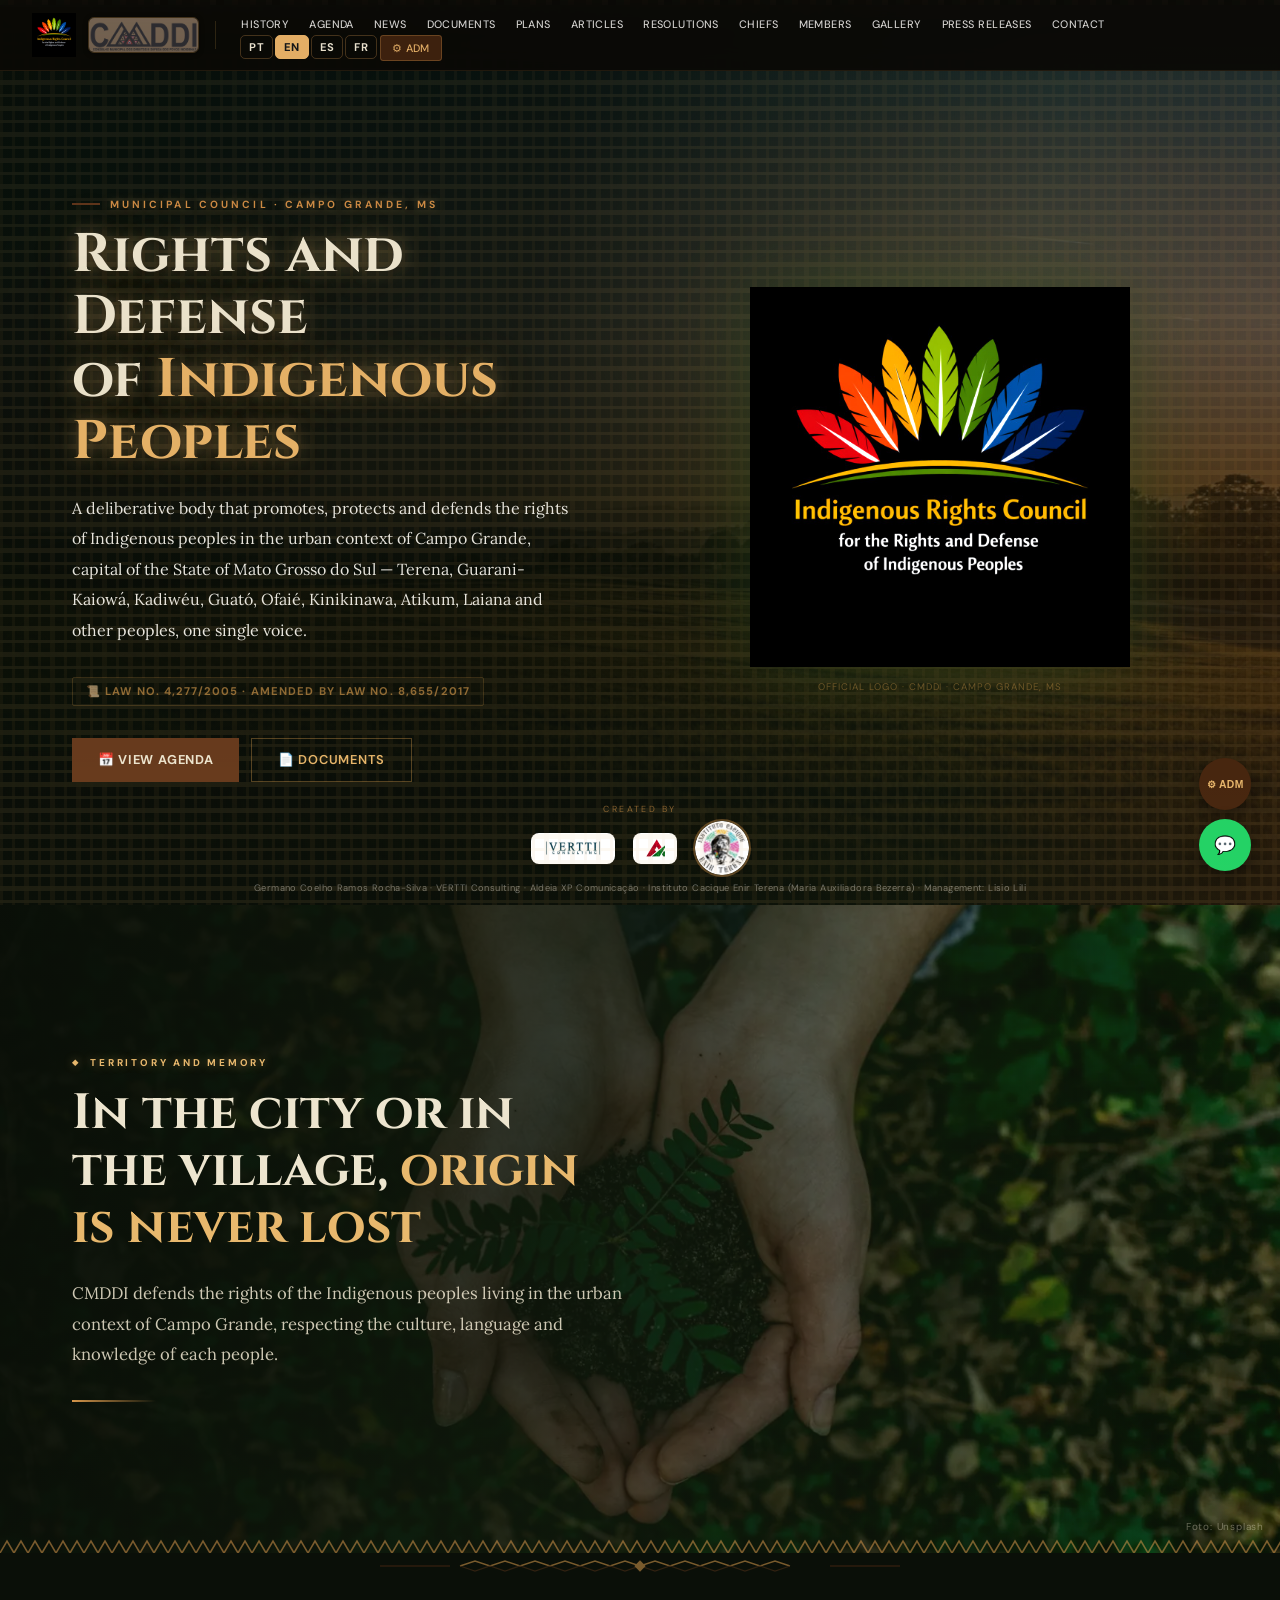
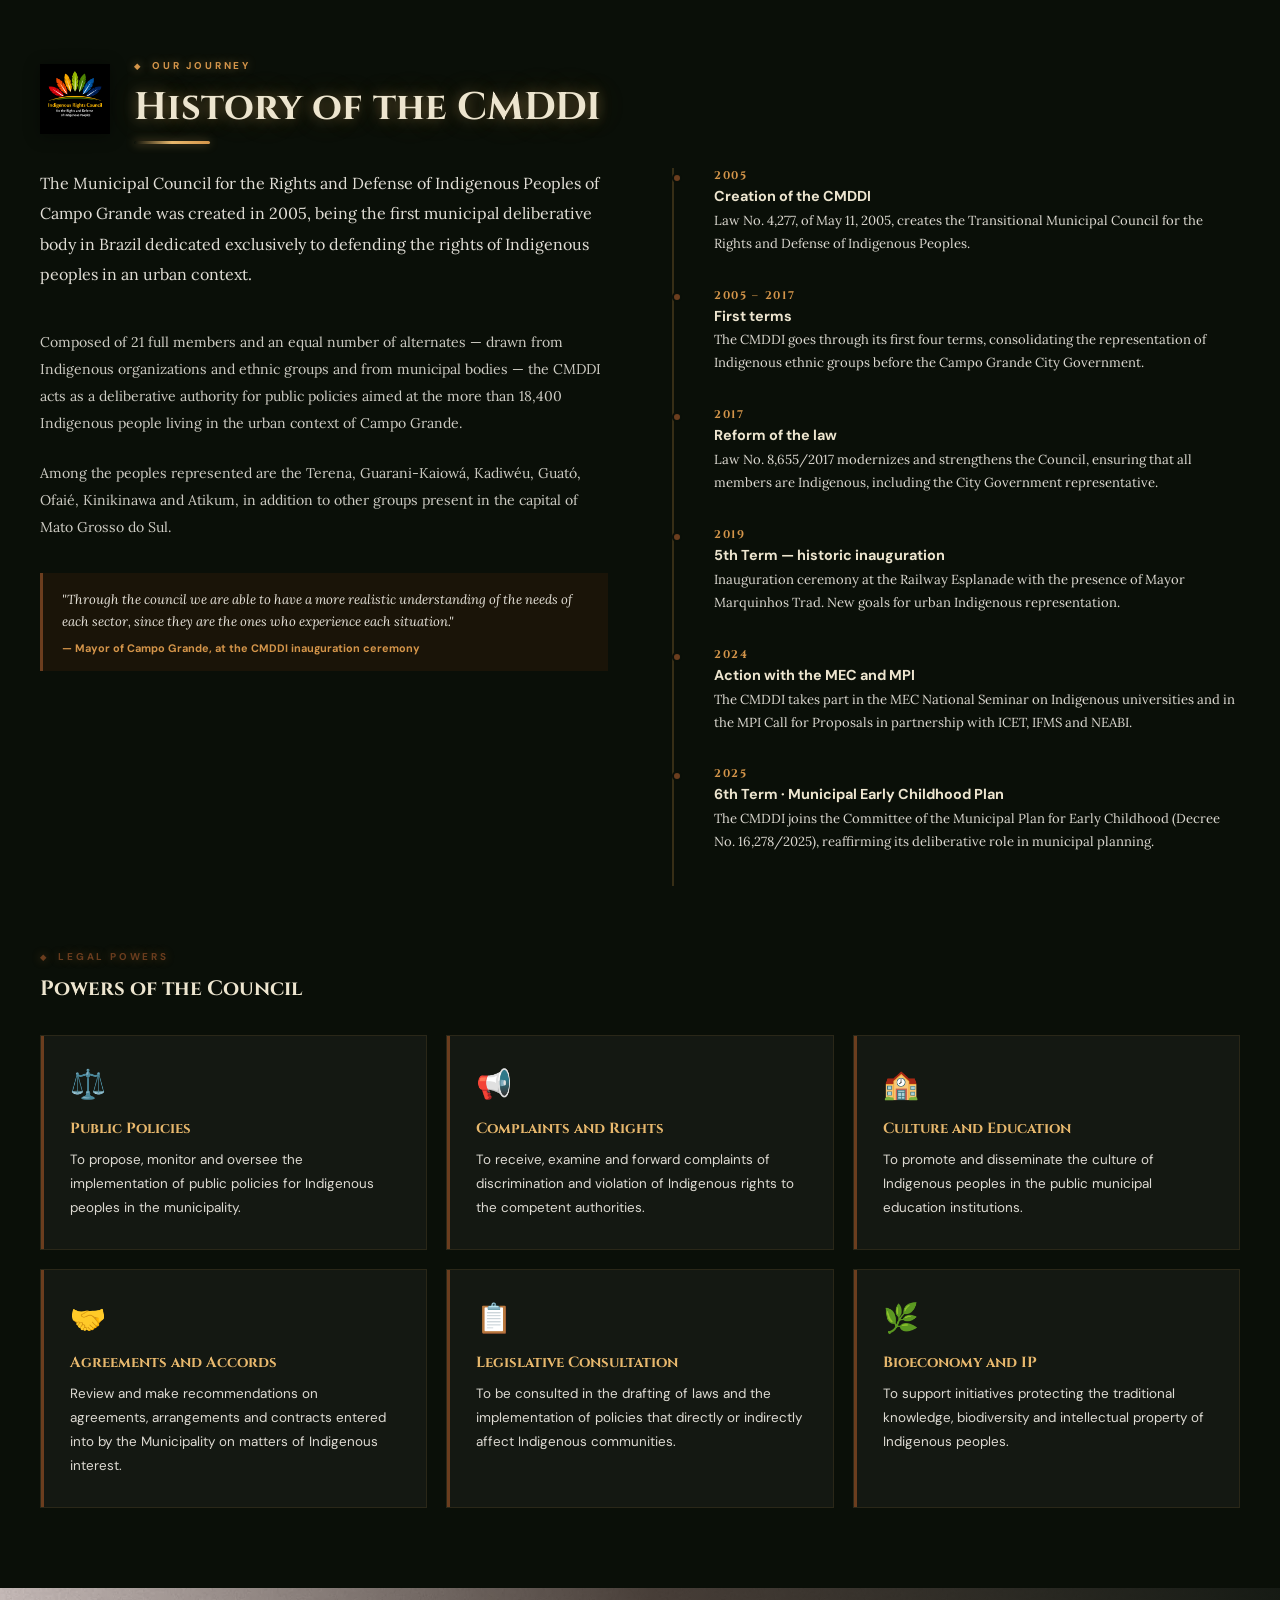
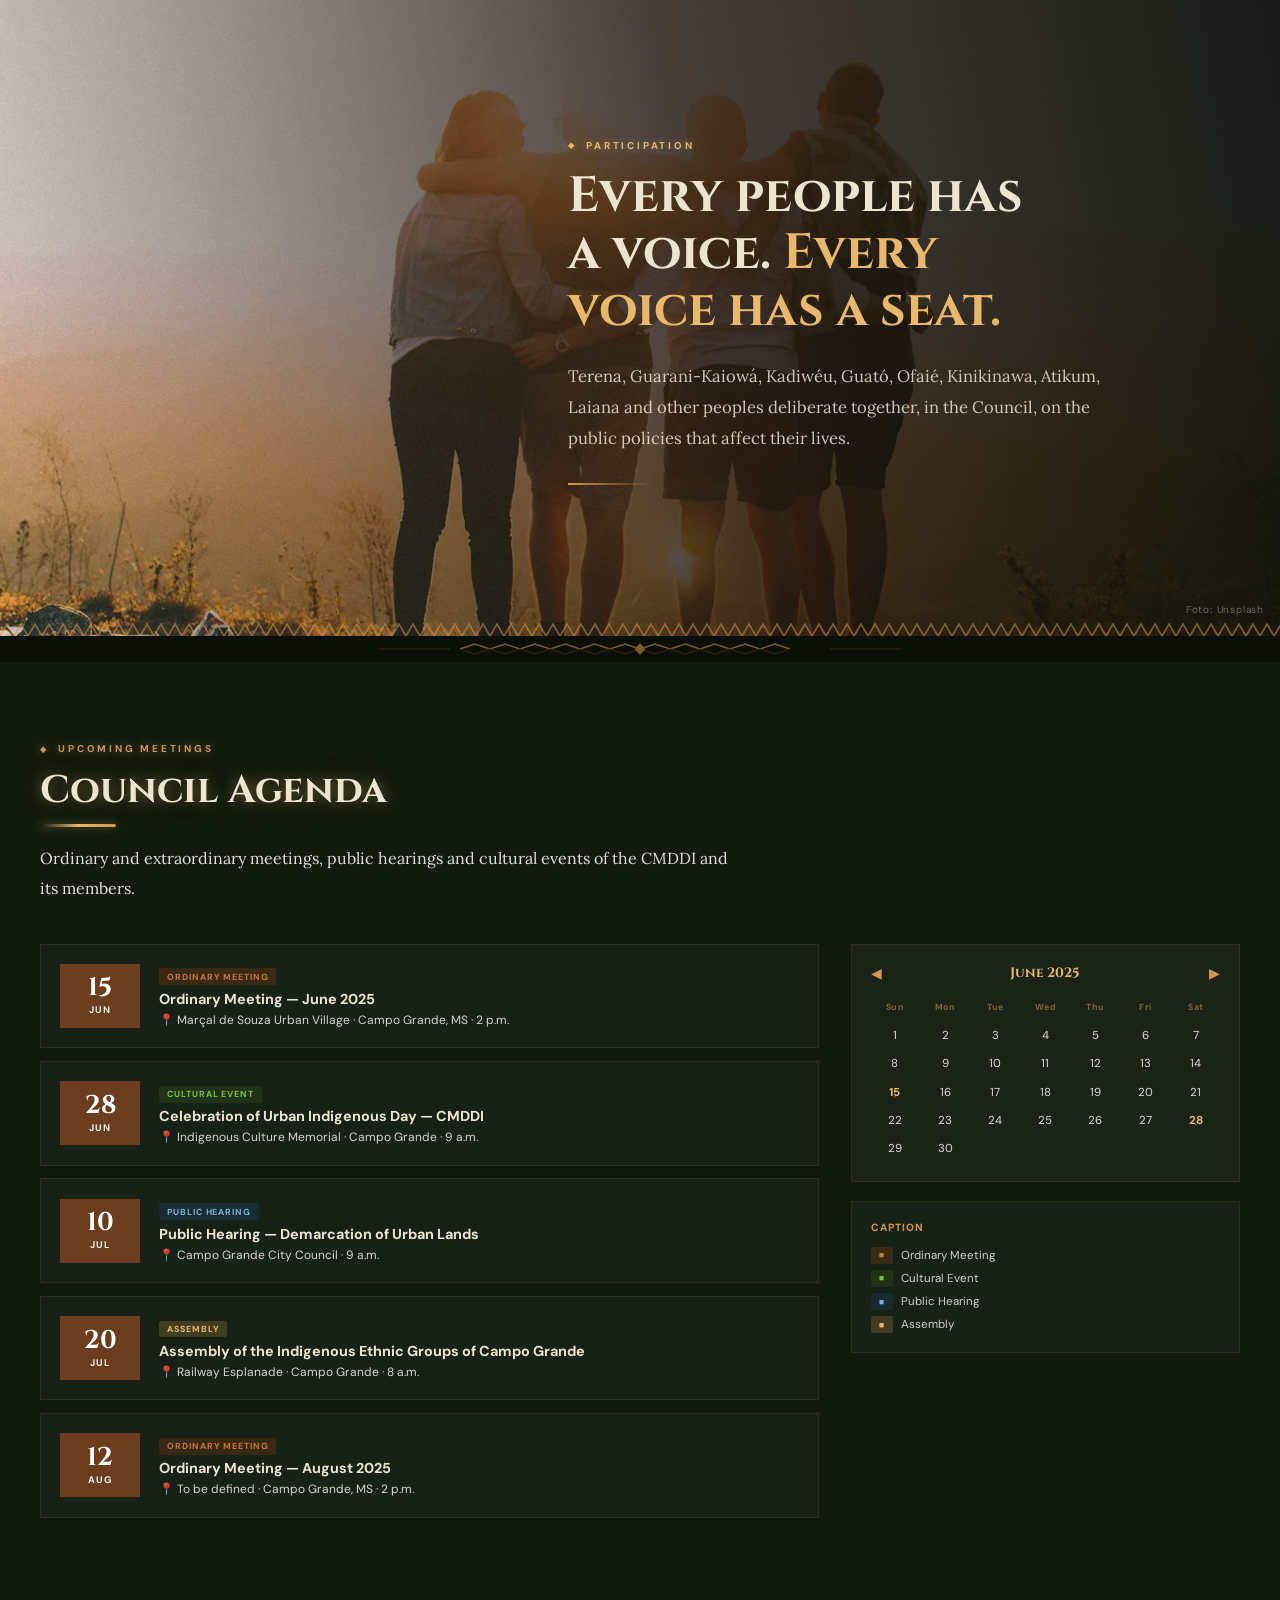
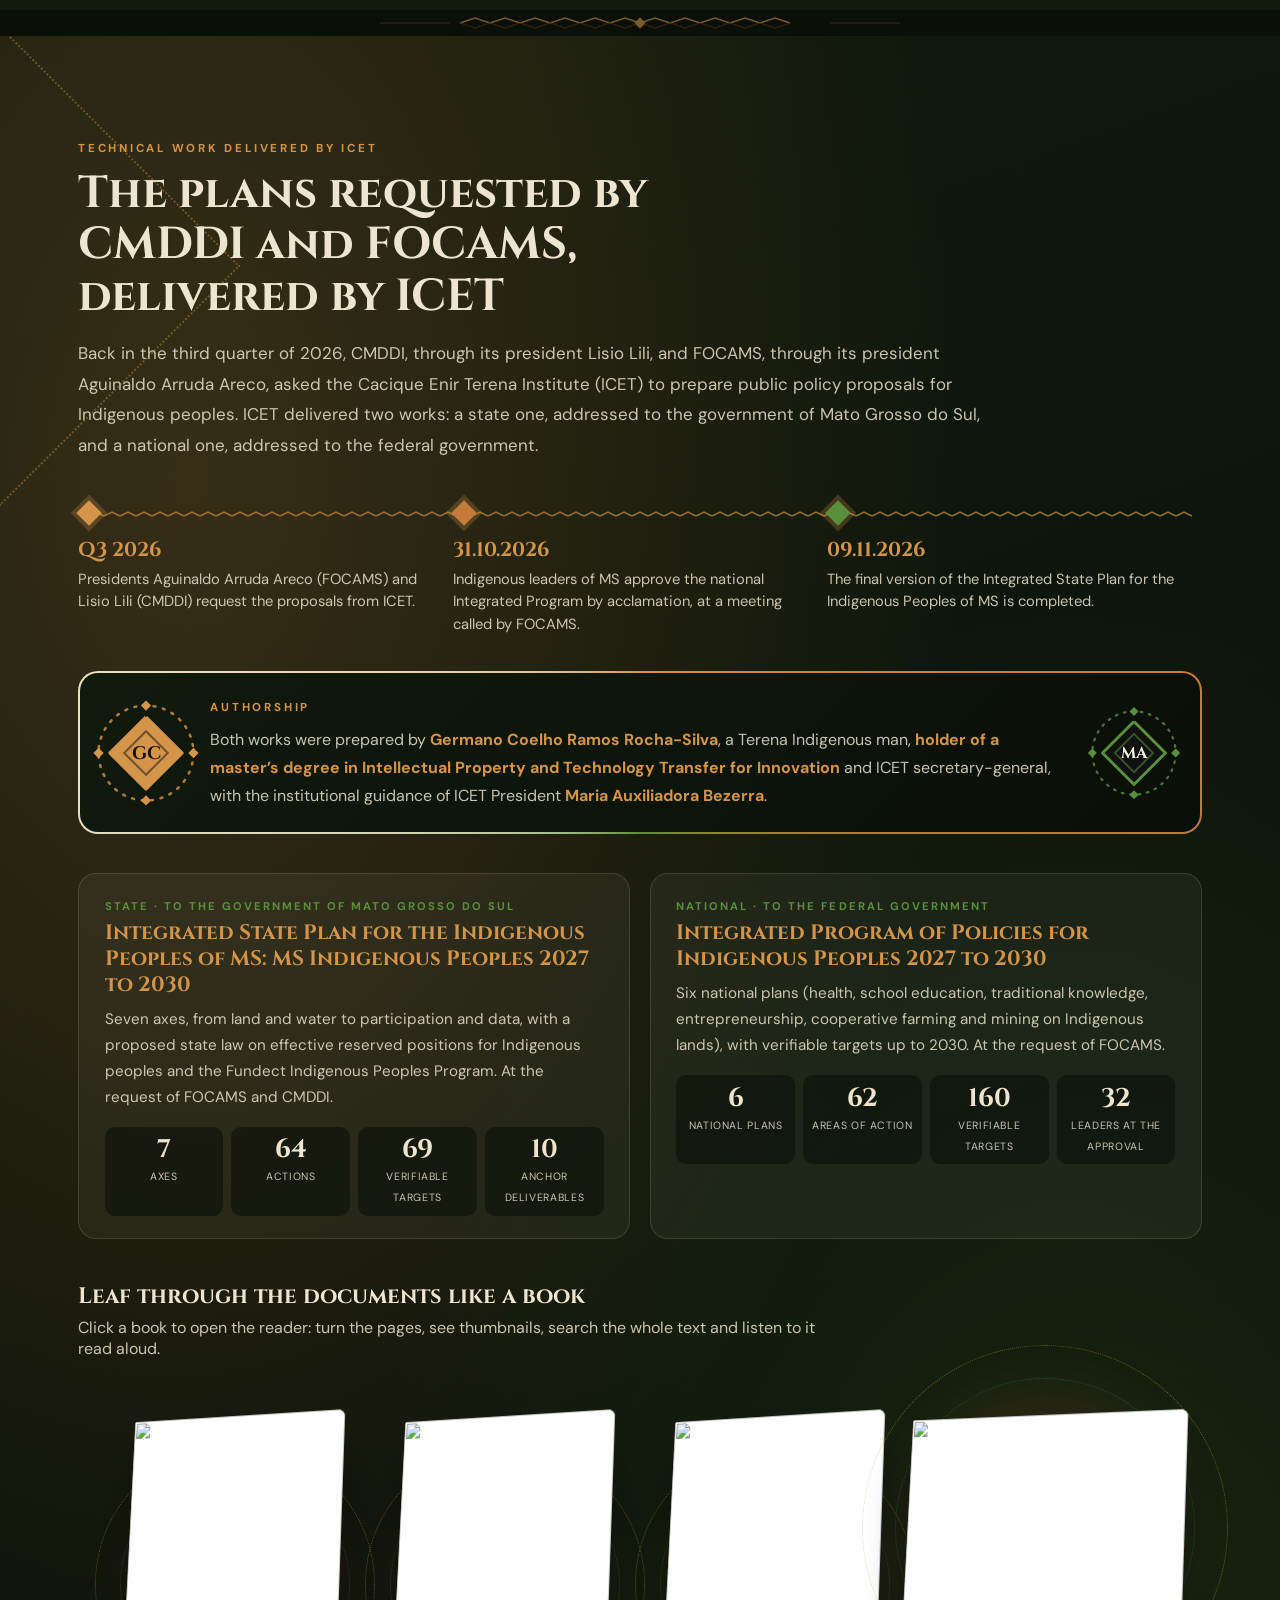
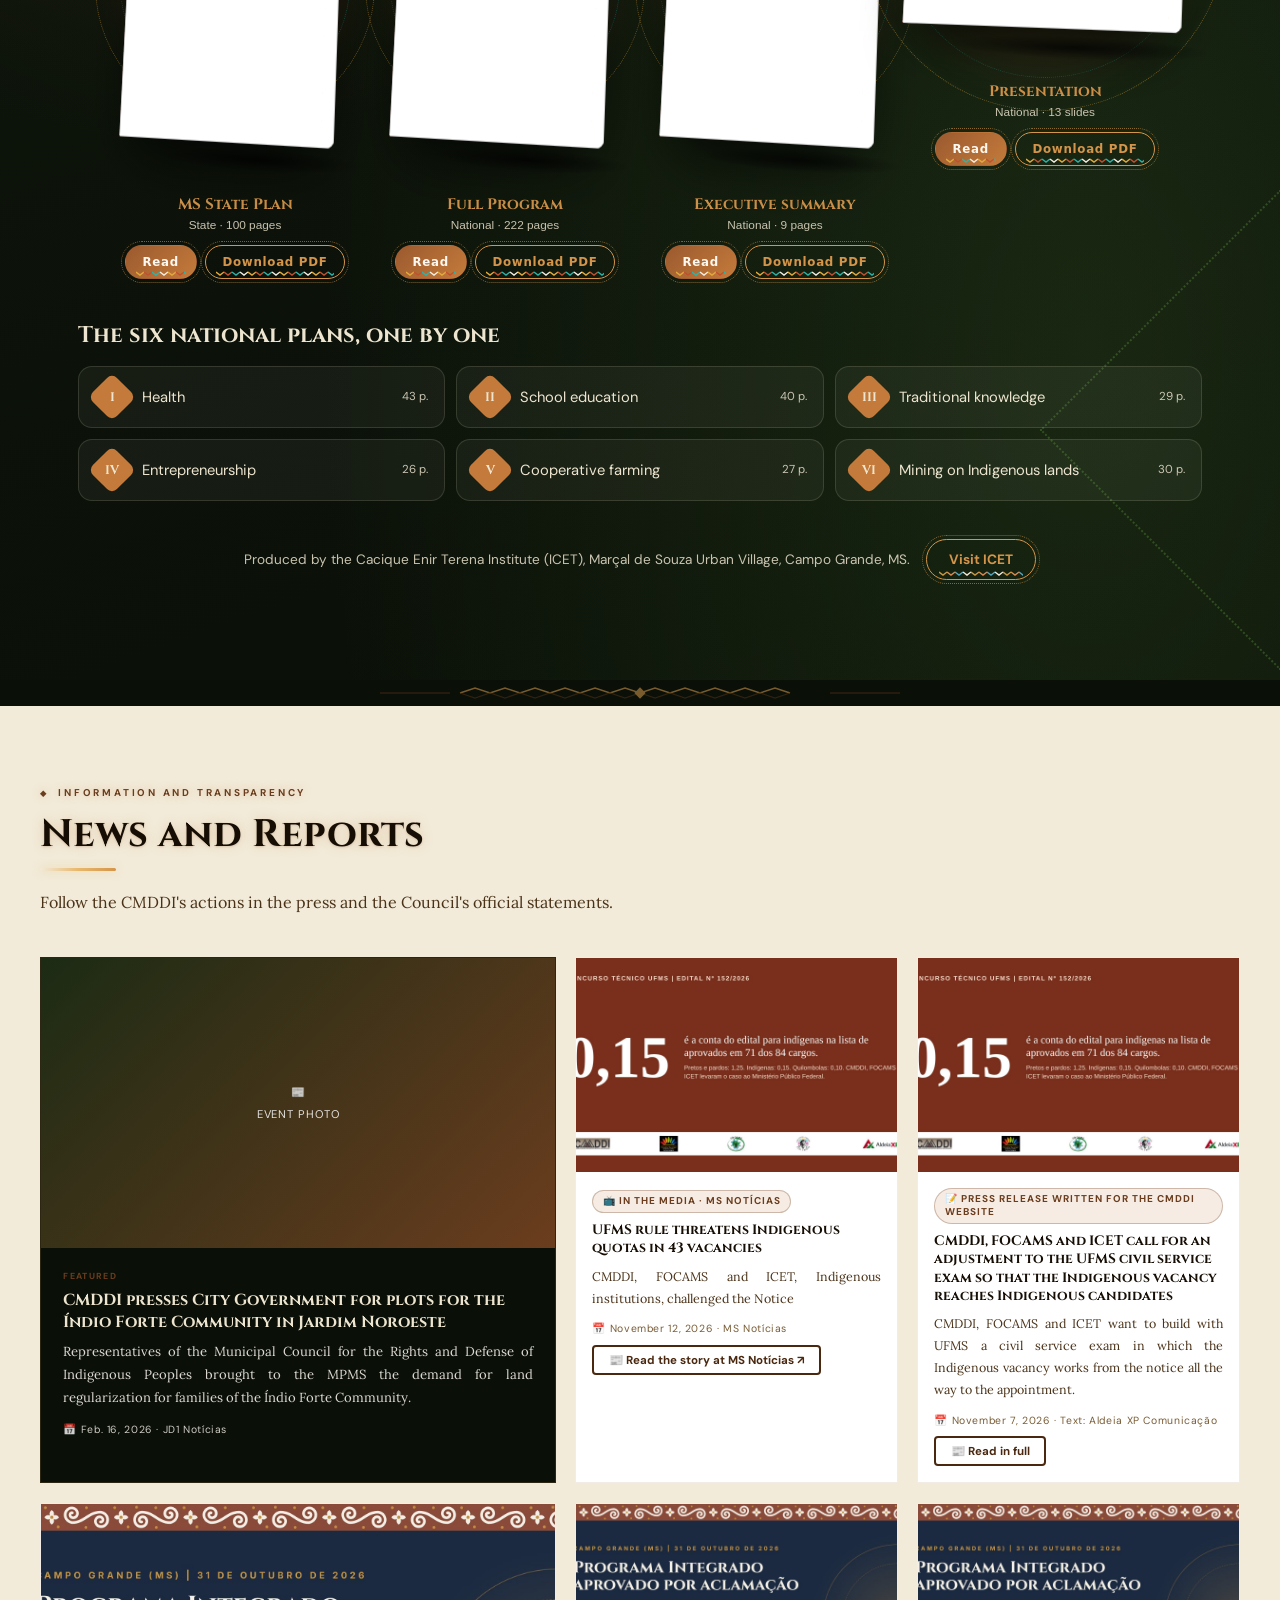
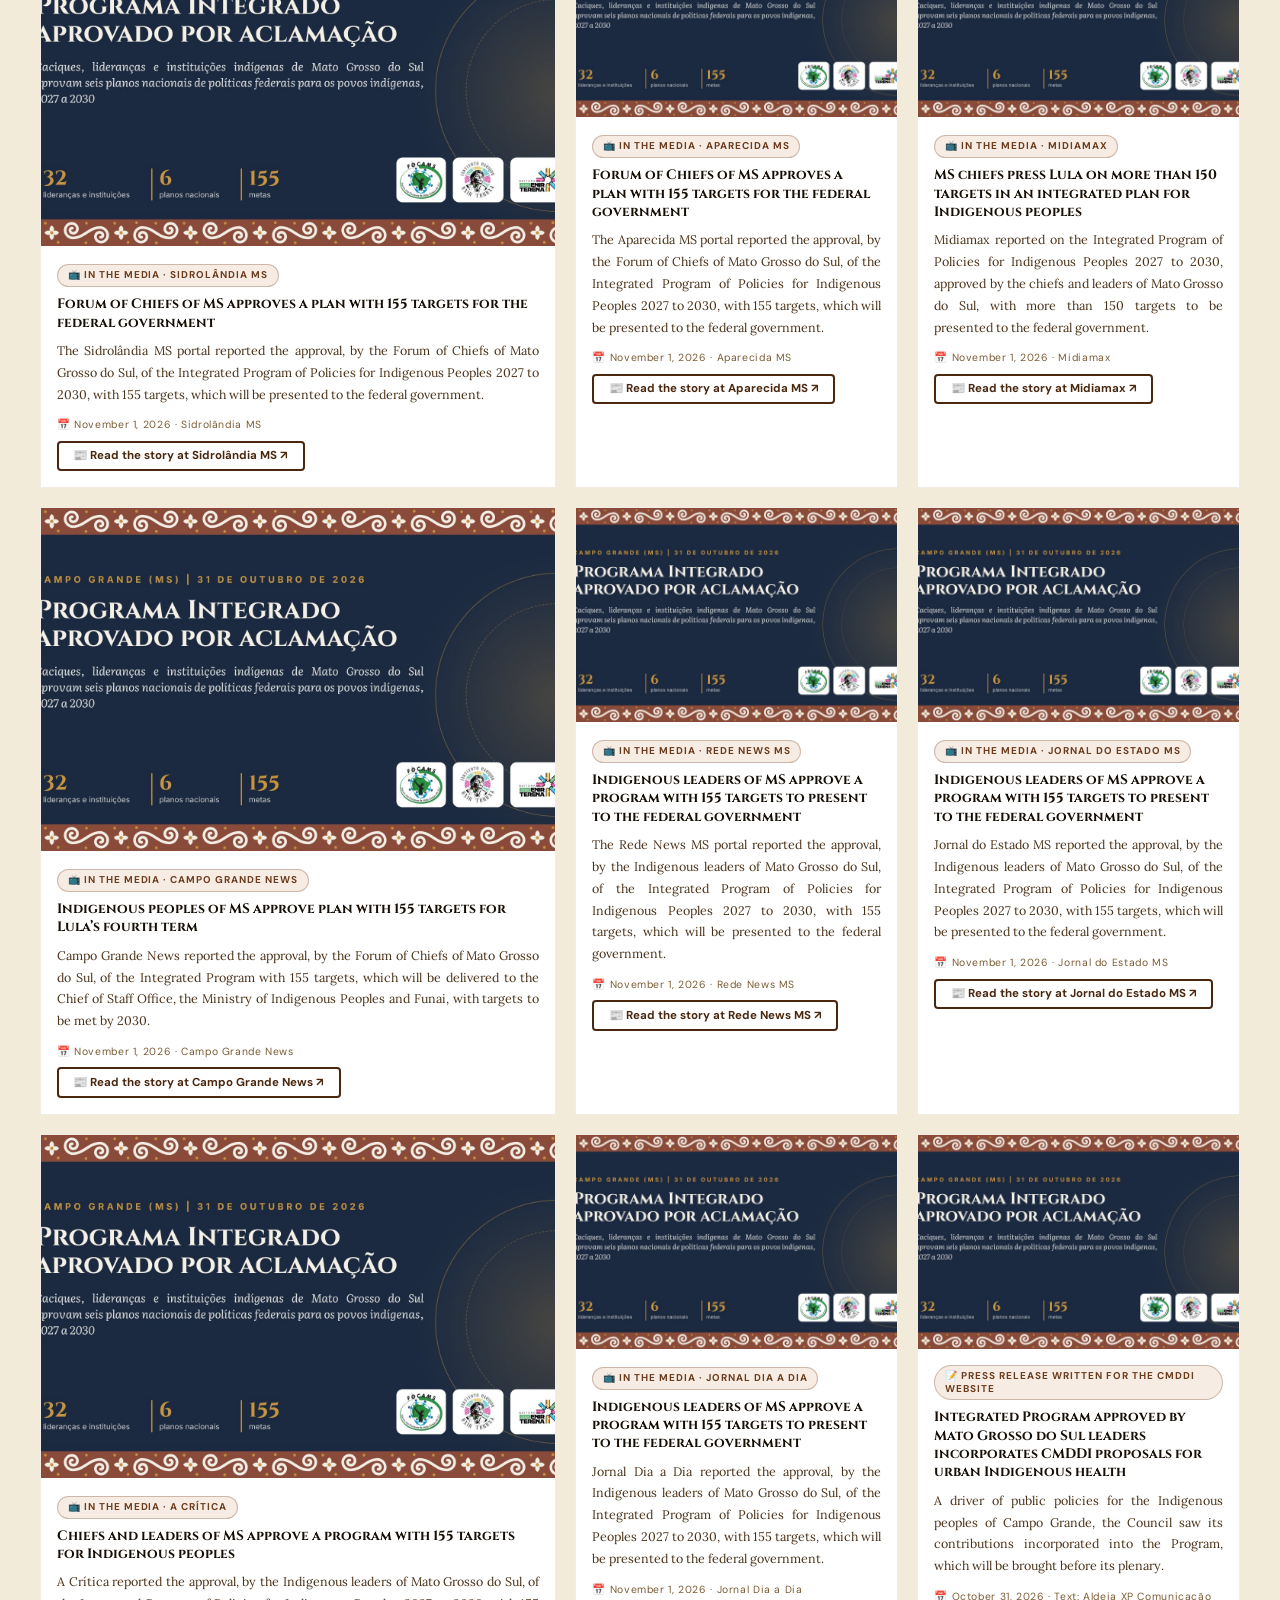
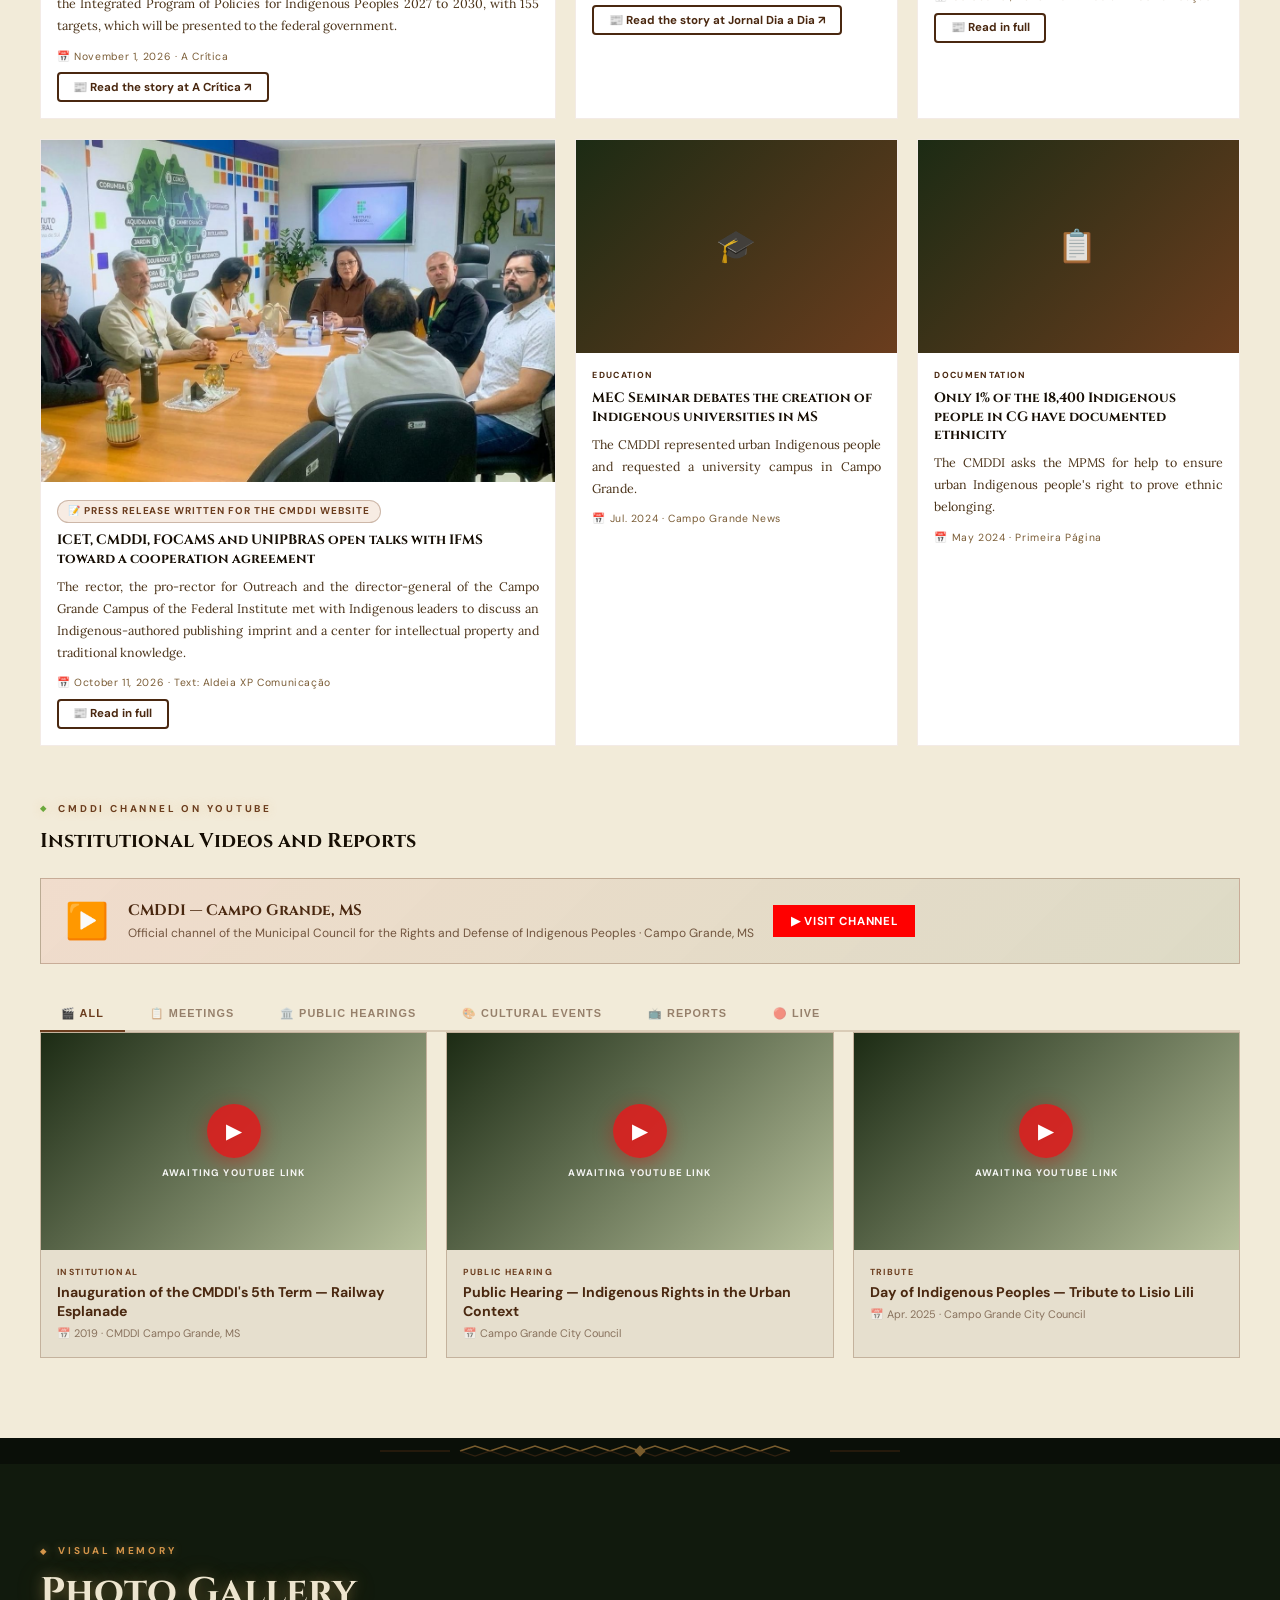
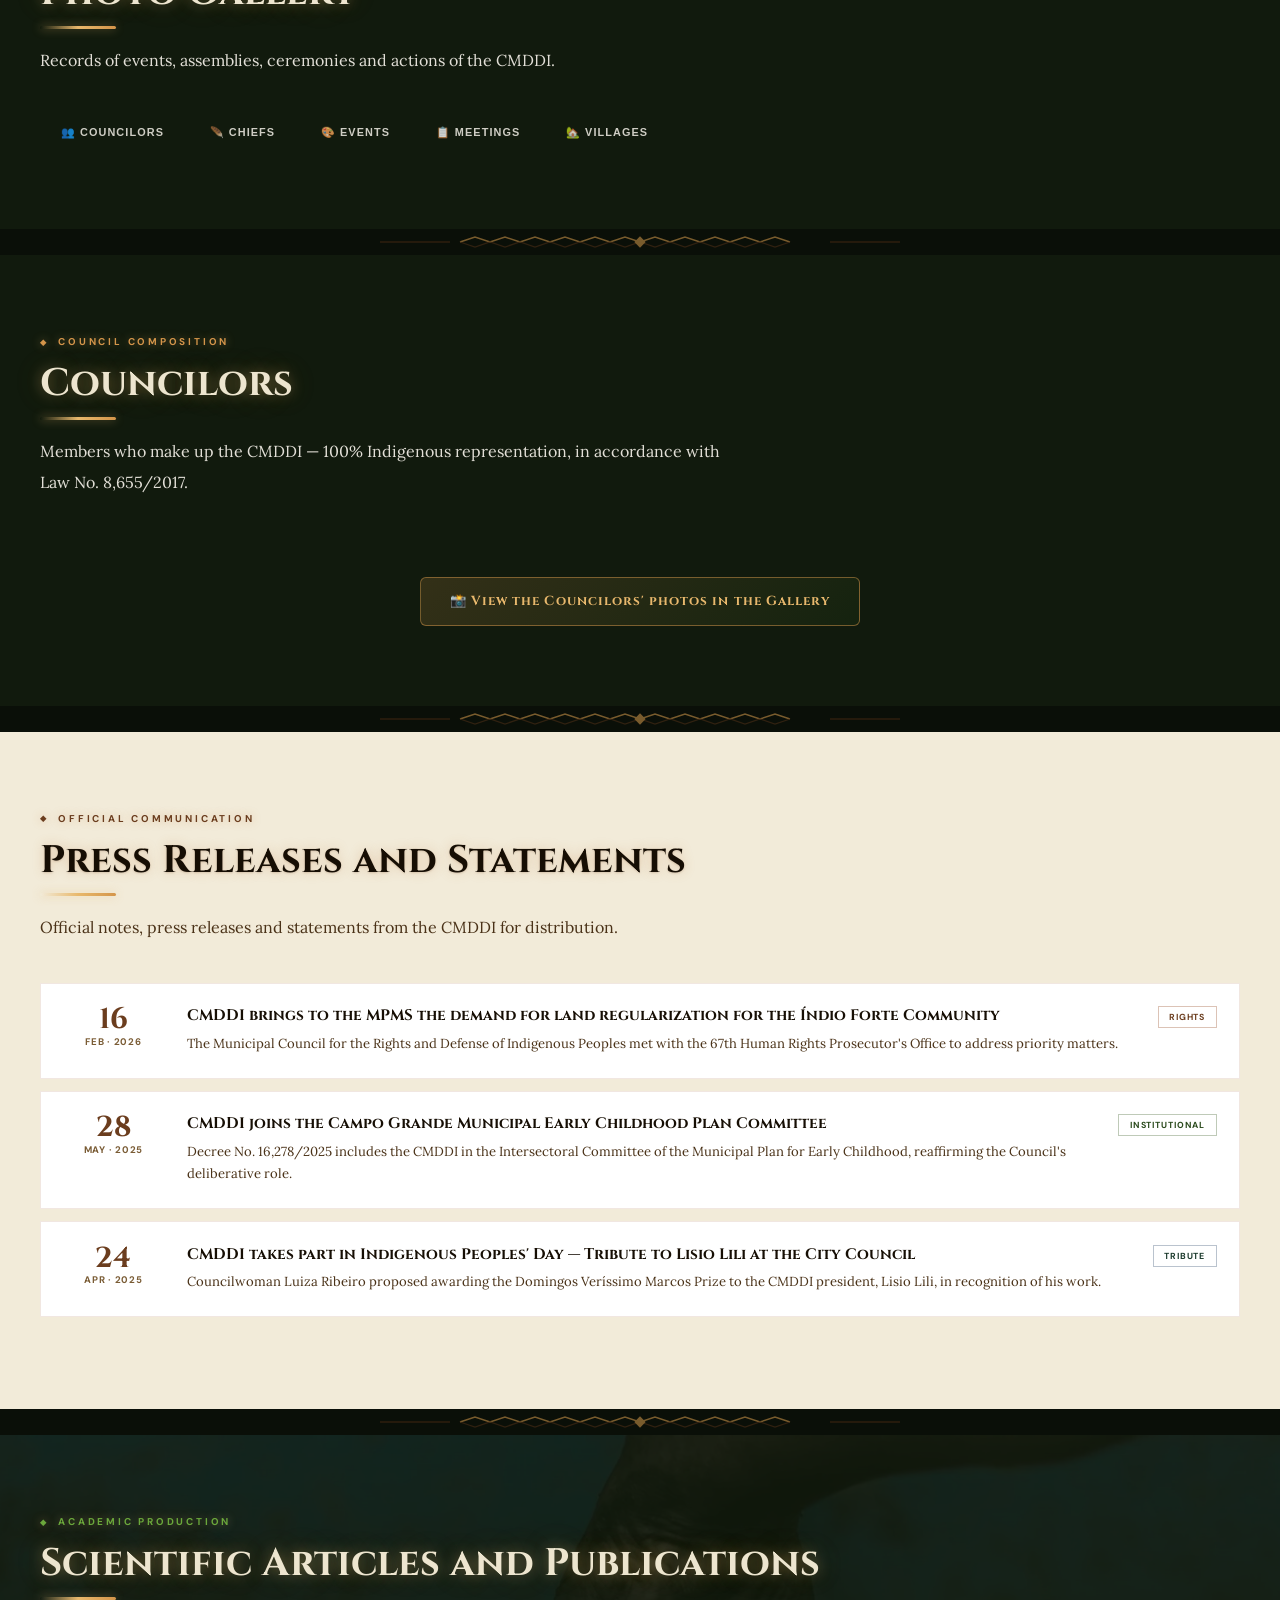
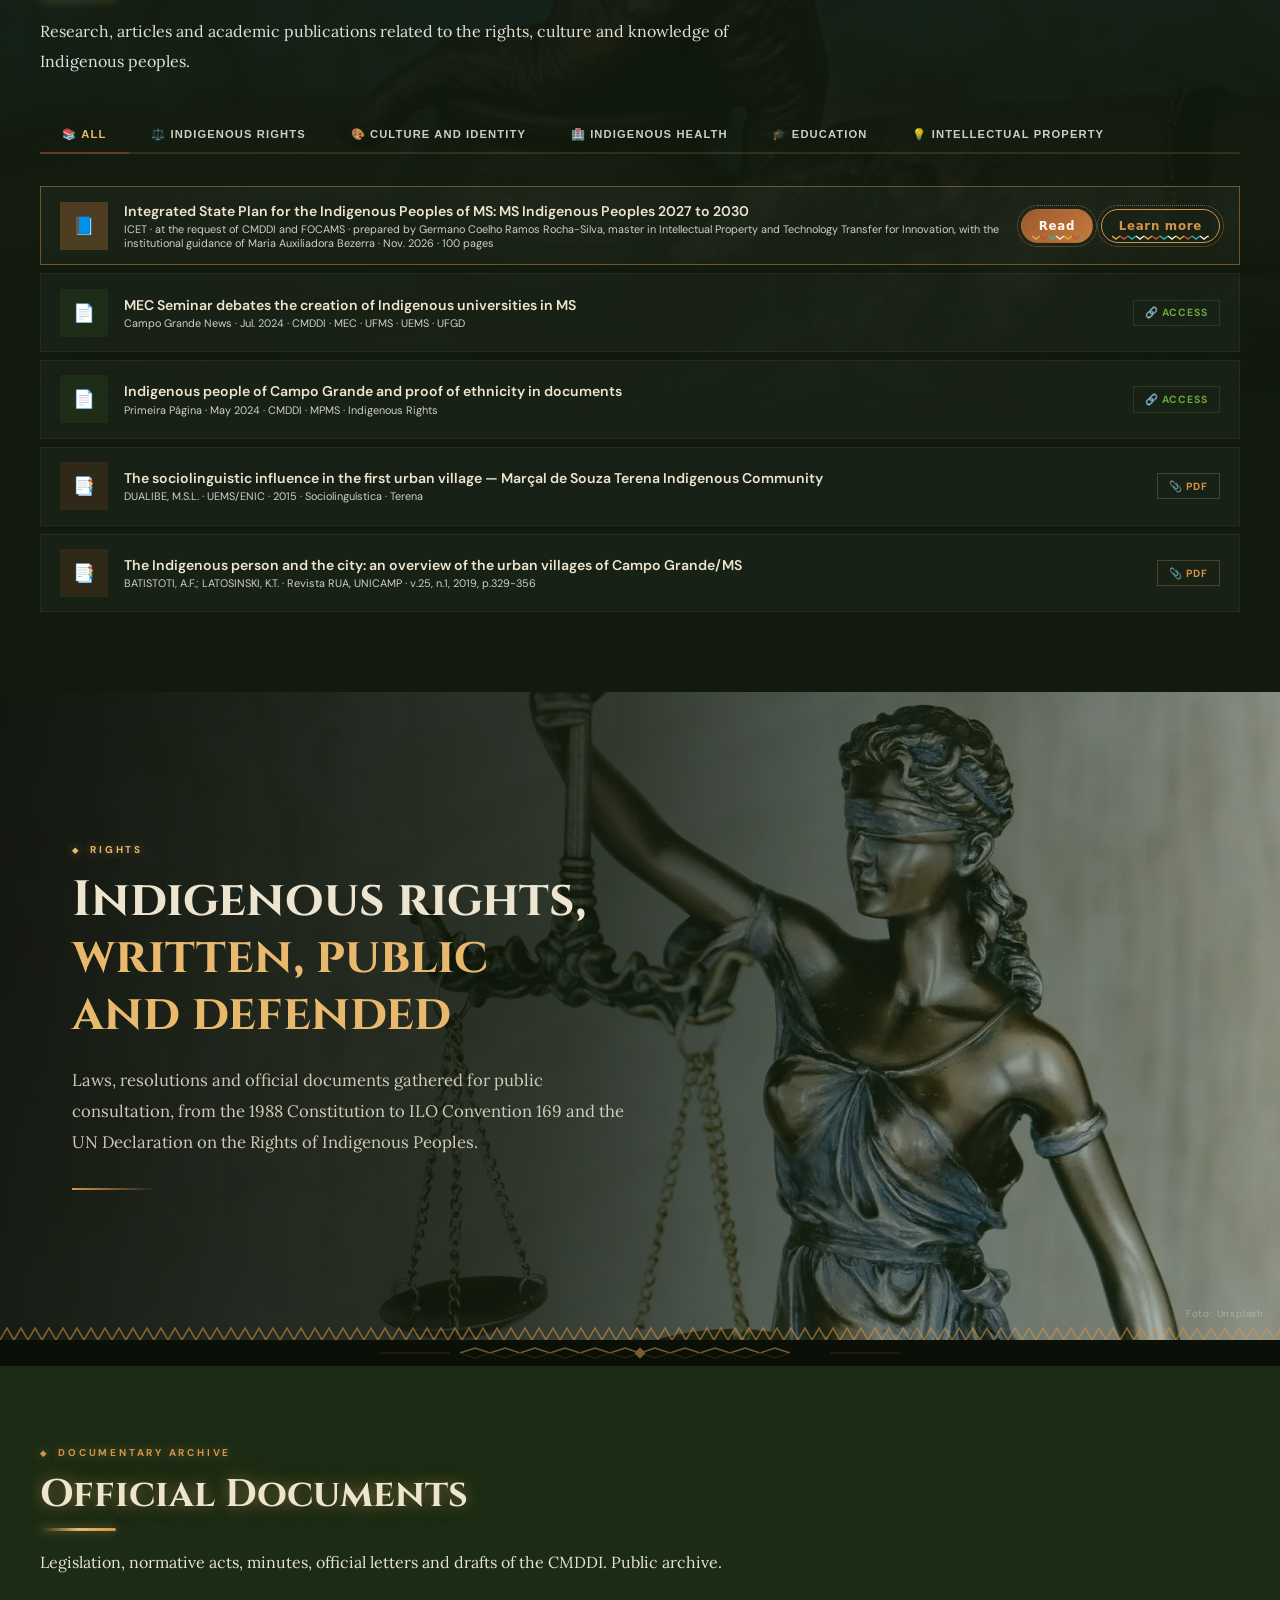
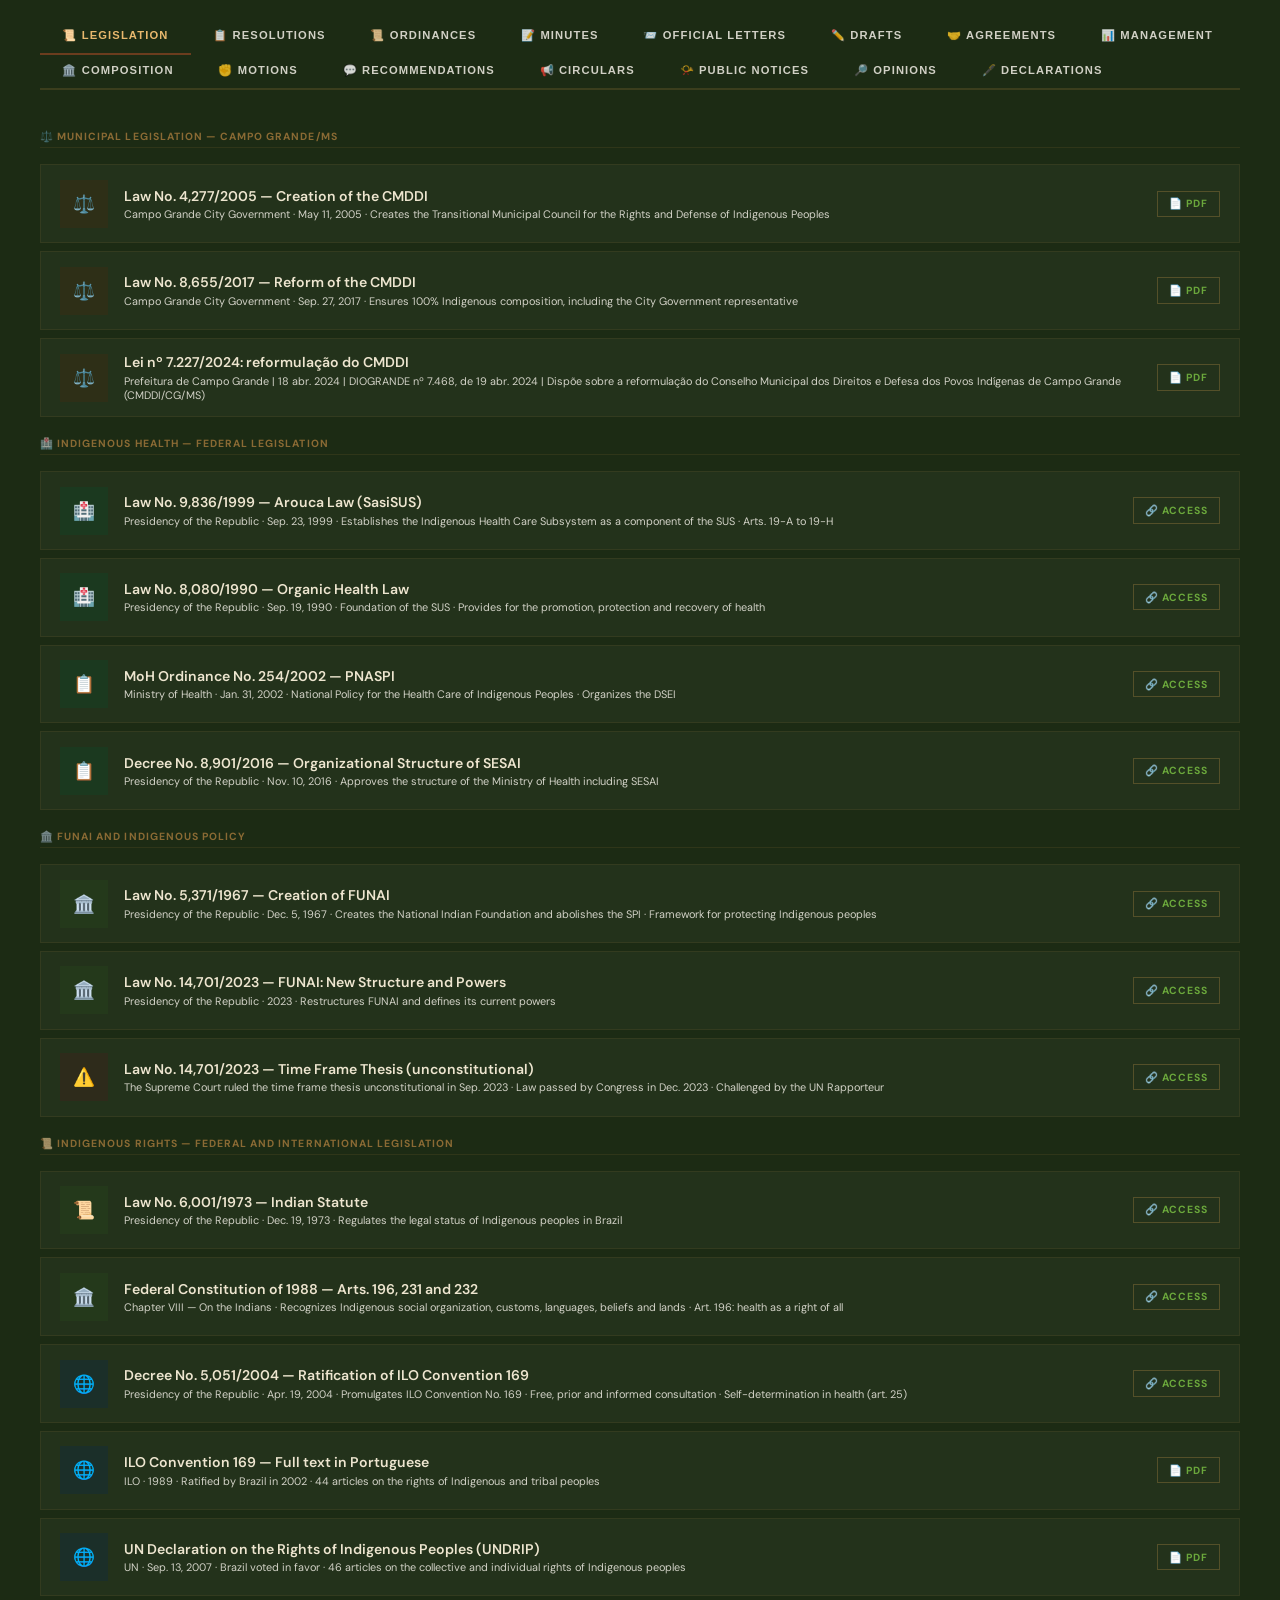
==== commit d16be76d: "CMDDI: modernização visual com fotografias, faixas em paralaxe e animações Foto do campo ao entardec" ====
--- a/index.html
+++ b/index.html
@@ -2723,6 +2723,8 @@
 @media (prefers-reduced-motion:reduce){.am-giro{animation:none}.am-los{animation:none;stroke-dashoffset:0}}
 @media(max-width:860px){.ti-autoria .aut-med2.m,.cons-autoria .aut-med2.m{display:none}}
 </style>
+<link rel="stylesheet" href="assets/moderno.css?v=20261116">
+<link rel="preload" as="image" href="assets/foto/hero-campo.webp">
 </head>
 <body>
 
@@ -2761,6 +2763,7 @@
 
 <!-- HERO -->
 <section id="hero">
+  <div class="m-hero-foto" aria-hidden="true"><img src="assets/foto/hero-campo.webp" alt="" fetchpriority="high" decoding="async"></div>
   <svg class="hero-grafismo" viewBox="0 0 1200 700" xmlns="http://www.w3.org/2000/svg">
     <polygon points="0,0 280,0 0,280" fill="#2A4A1C" opacity=".18"/>
     <polygon points="1200,0 920,0 1200,280" fill="#4A2810" opacity=".15"/>
@@ -2802,7 +2805,7 @@
       </figure>
     </div>
   </div>
-  <div style="position:absolute;bottom:.7rem;left:0;right:0;display:flex;flex-direction:column;align-items:center;gap:.4rem;padding:0 1rem;pointer-events:none">
+  <div class="m-criado" style="position:absolute;bottom:.7rem;left:0;right:0;display:flex;flex-direction:column;align-items:center;gap:.4rem;padding:0 1rem;pointer-events:none">
     <div style="font-size:.55rem;letter-spacing:.28em;text-transform:uppercase;color:rgba(212,149,74,.6)" data-i18n="hero.criadoPor">Criado por</div>
     <div style="display:flex;align-items:center;gap:1.1rem;flex-wrap:wrap;justify-content:center;pointer-events:auto">
       <a href="https://vertticonsultoria.com.br" target="_blank" rel="noopener" title="VERTTI Consulting" style="display:inline-flex;align-items:center;background:#fff;border-radius:8px;padding:.32rem .75rem;box-shadow:0 2px 12px rgba(0,0,0,.35)"><img src="assets/img/credito-vertti.png" alt="VERTTI Consulting" style="height:20px;width:auto;display:block"></a>
@@ -2815,6 +2818,17 @@
 </section>
 
 <!-- HISTÓRIA -->
+<section class="m-banda" aria-label="Território e memória">
+  <div class="m-banda-img" aria-hidden="true"><img src="assets/foto/banda-terra.webp" alt="" loading="lazy" decoding="async"></div>
+  <div class="m-banda-w"><div class="m-banda-txt">
+    <div class="eyb m-rev" data-i18n="mb1.eyb">Território e memória</div>
+    <h2 class="m-rev" data-i18n="mb1.h" data-i18n-html="1">Na cidade ou na aldeia, <em>a origem não se perde</em></h2>
+    <p class="m-rev" data-i18n="mb1.p">O CMDDI defende os direitos dos povos indígenas que vivem no contexto urbano de Campo Grande, com respeito à cultura, à língua e aos saberes de cada povo.</p>
+    <span class="m-linha m-rev"></span>
+  </div></div>
+  <span class="m-credito">Foto: Unsplash</span>
+</section>
+
 <section id="historia" class="sec sec-dark bg-pattern2">
   <div class="sec-w">
     <div style="display:flex;align-items:center;gap:1.5rem;margin-bottom:1.5rem;flex-wrap:wrap">
@@ -2919,6 +2933,17 @@
 </section>
 
 <!-- AGENDA -->
+<section class="m-banda dir" aria-label="Participação">
+  <div class="m-banda-img" aria-hidden="true"><img src="assets/foto/banda-povos.webp" alt="" loading="lazy" decoding="async"></div>
+  <div class="m-banda-w"><div class="m-banda-txt">
+    <div class="eyb m-rev" data-i18n="mb2.eyb">Participação</div>
+    <h2 class="m-rev" data-i18n="mb2.h" data-i18n-html="1">Cada povo tem voz. <em>Cada voz tem assento.</em></h2>
+    <p class="m-rev" data-i18n="mb2.p">Terena, Guarani-Kaiowá, Kadiwéu, Guató, Ofaié, Kinikinawa, Atikum, Laiana e outros povos deliberam juntos, no Conselho, sobre as políticas públicas que afetam suas vidas.</p>
+    <span class="m-linha m-rev"></span>
+  </div></div>
+  <span class="m-credito">Foto: Unsplash</span>
+</section>
+
 <section id="agenda" class="sec sec-dark2">
   <div class="sec-w">
     <div class="eyb" data-i18n="agenda.proximos">Próximos encontros</div>
@@ -3975,6 +4000,7 @@
 
 <!-- ARTIGOS CIENTÍFICOS -->
 <section id="artigos" class="sec sec-dark2 bg-pattern2">
+  <div class="m-fundo" aria-hidden="true"><img src="assets/foto/saberes-ceramica.webp" alt="" loading="lazy" decoding="async"></div>
   <div class="sec-w">
     <div class="eyb eyb-verde" data-i18n="eyb.academica">Produção acadêmica</div>
     <h2 class="sec-h2" data-i18n="art.titulo">Artigos Científicos e Publicações</h2>
@@ -4076,6 +4102,17 @@
 </section>
 
 <!-- DOCUMENTOS OFICIAIS -->
+<section class="m-banda" aria-label="Direitos">
+  <div class="m-banda-img" aria-hidden="true"><img src="assets/foto/banda-justica.webp" alt="" loading="lazy" decoding="async"></div>
+  <div class="m-banda-w"><div class="m-banda-txt">
+    <div class="eyb m-rev" data-i18n="mb3.eyb">Direitos</div>
+    <h2 class="m-rev" data-i18n="mb3.h" data-i18n-html="1">Direitos indígenas <em>escritos, públicos e defendidos</em></h2>
+    <p class="m-rev" data-i18n="mb3.p">Leis, resoluções e documentos oficiais reunidos para consulta pública, da Constituição de 1988 à Convenção 169 da OIT e à Declaração da ONU sobre os Direitos dos Povos Indígenas.</p>
+    <span class="m-linha m-rev"></span>
+  </div></div>
+  <span class="m-credito">Foto: Unsplash</span>
+</section>
+
 <section id="resolucoes-portarias" class="sec sec-mid">
   <div class="sec-w">
     <div class="eyb" data-i18n="eyb.acervo">Acervo documental</div>
@@ -4714,6 +4751,7 @@
 
 <!-- CTA -->
 <section id="cta">
+  <div class="m-fundo" aria-hidden="true"><img src="assets/foto/cta-maos.webp" alt="" loading="lazy" decoding="async"></div>
   <div style="position:relative;z-index:1">
     <div class="sec-w" style="text-align:center">
       <h2 class="sec-h2" data-i18n="cta.titulo">Sua voz importa. Sua etnia tem representação.</h2>
@@ -9893,6 +9931,15 @@
 // ===== Dicionário i18n CMDDI — PT, EN, ES, FR =====
 // Terminologia oficial de direitos dos povos indígenas. Nomes de etnias preservados (nomes próprios).
 const I18N = {
+  "mb1.eyb": {"pt": "Território e memória", "en": "Territory and memory", "es": "Territorio y memoria", "fr": "Territoire et mémoire"},
+  "mb1.h": {"pt": "Na cidade ou na aldeia, <em>a origem não se perde</em>", "en": "In the city or in the village, <em>origin is never lost</em>", "es": "En la ciudad o en la aldea, <em>el origen no se pierde</em>", "fr": "En ville ou au village, <em>l’origine ne se perd pas</em>"},
+  "mb1.p": {"pt": "O CMDDI defende os direitos dos povos indígenas que vivem no contexto urbano de Campo Grande, com respeito à cultura, à língua e aos saberes de cada povo.", "en": "CMDDI defends the rights of the Indigenous peoples living in the urban context of Campo Grande, respecting the culture, language and knowledge of each people.", "es": "El CMDDI defiende los derechos de los pueblos indígenas que viven en el contexto urbano de Campo Grande, con respeto a la cultura, la lengua y los saberes de cada pueblo.", "fr": "Le CMDDI défend les droits des peuples autochtones qui vivent dans le contexte urbain de Campo Grande, dans le respect de la culture, de la langue et des savoirs de chaque peuple."},
+  "mb2.eyb": {"pt": "Participação", "en": "Participation", "es": "Participación", "fr": "Participation"},
+  "mb2.h": {"pt": "Cada povo tem voz. <em>Cada voz tem assento.</em>", "en": "Every people has a voice. <em>Every voice has a seat.</em>", "es": "Cada pueblo tiene voz. <em>Cada voz tiene asiento.</em>", "fr": "Chaque peuple a une voix. <em>Chaque voix a un siège.</em>"},
+  "mb2.p": {"pt": "Terena, Guarani-Kaiowá, Kadiwéu, Guató, Ofaié, Kinikinawa, Atikum, Laiana e outros povos deliberam juntos, no Conselho, sobre as políticas públicas que afetam suas vidas.", "en": "Terena, Guarani-Kaiowá, Kadiwéu, Guató, Ofaié, Kinikinawa, Atikum, Laiana and other peoples deliberate together, in the Council, on the public policies that affect their lives.", "es": "Terena, Guaraní-Kaiowá, Kadiwéu, Guató, Ofaié, Kinikinawa, Atikum, Laiana y otros pueblos deliberan juntos, en el Consejo, sobre las políticas públicas que afectan sus vidas.", "fr": "Terena, Guarani-Kaiowá, Kadiwéu, Guató, Ofaié, Kinikinawa, Atikum, Laiana et d’autres peuples délibèrent ensemble, au sein du Conseil, sur les politiques publiques qui touchent leur vie."},
+  "mb3.eyb": {"pt": "Direitos", "en": "Rights", "es": "Derechos", "fr": "Droits"},
+  "mb3.h": {"pt": "Direitos indígenas <em>escritos, públicos e defendidos</em>", "en": "Indigenous rights, <em>written, public and defended</em>", "es": "Derechos indígenas <em>escritos, públicos y defendidos</em>", "fr": "Droits autochtones <em>écrits, publics et défendus</em>"},
+  "mb3.p": {"pt": "Leis, resoluções e documentos oficiais reunidos para consulta pública, da Constituição de 1988 à Convenção 169 da OIT e à Declaração da ONU sobre os Direitos dos Povos Indígenas.", "en": "Laws, resolutions and official documents gathered for public consultation, from the 1988 Constitution to ILO Convention 169 and the UN Declaration on the Rights of Indigenous Peoples.", "es": "Leyes, resoluciones y documentos oficiales reunidos para consulta pública, desde la Constitución de 1988 hasta el Convenio 169 de la OIT y la Declaración de la ONU sobre los Derechos de los Pueblos Indígenas.", "fr": "Lois, résolutions et documents officiels réunis pour consultation publique, de la Constitution de 1988 à la Convention 169 de l’OIT et à la Déclaration des Nations unies sur les droits des peuples autochtones."},
   // ===== NAV =====
   "ti.eyb": {"pt": "Trabalho técnico entregue pelo ICET", "en": "Technical work delivered by ICET", "es": "Trabajo técnico entregado por el ICET", "fr": "Travail technique livré par l’ICET"},
   "ti.h_focams": {"pt": "Os planos que o FOCAMS e o CMDDI pediram, entregues pelo ICET", "en": "The plans requested by FOCAMS and CMDDI, delivered by ICET", "es": "Los planes que pidieron el FOCAMS y el CMDDI, entregados por el ICET", "fr": "Les plans demandés par le FOCAMS et le CMDDI, livrés par l’ICET"},
@@ -11027,6 +11074,9 @@
 /* medalhões GC e MA acendem alternadamente, como no motor da Editora */
 (function(){ document.querySelectorAll('.cons-autoria,.ti-autoria').forEach(function(box){ var ms=box.querySelectorAll('.aut-med2'); if(ms.length<2||matchMedia('(prefers-reduced-motion: reduce)').matches) return; var k=0; setInterval(function(){ ms.forEach(function(m){ m.classList.remove('on'); }); ms[k++%ms.length].classList.add('on'); },1800); }); })();
 </script>
+<script src="https://cdnjs.cloudflare.com/ajax/libs/gsap/3.12.5/gsap.min.js" defer></script>
+<script src="https://cdnjs.cloudflare.com/ajax/libs/gsap/3.12.5/ScrollTrigger.min.js" defer></script>
+<script src="assets/moderno.js?v=20261116" defer></script>
 </body>
 </html>
 
--- a/assets/moderno.css
+++ b/assets/moderno.css
@@ -0,0 +1,61 @@
+/* CMDDI | camada visual 2026: fotografia, profundidade e movimento */
+:root{--m-ease:cubic-bezier(.16,1,.3,1)}
+html,body{overflow-x:clip}
+
+#mprog{position:fixed;top:0;left:0;height:3px;width:100%;transform:scaleX(0);transform-origin:0 50%;background:linear-gradient(90deg,var(--vl3),var(--ou),var(--am));z-index:3000;pointer-events:none;box-shadow:0 0 12px rgba(232,184,109,.55)}
+
+/* HERO com fotografia do campo ao entardecer */
+.m-hero-foto{position:absolute;inset:0;z-index:0;overflow:hidden;pointer-events:none}
+.m-hero-foto img{position:absolute;inset:-4%;width:108%;height:108%;object-fit:cover;object-position:50% 60%;opacity:.5;animation:mKen 28s var(--m-ease) infinite alternate;will-change:transform}
+.m-hero-foto:after{content:'';position:absolute;inset:0;background:linear-gradient(100deg,rgba(10,15,8,.97) 0%,rgba(10,15,8,.86) 40%,rgba(17,26,13,.45) 75%,rgba(74,40,16,.35) 100%),linear-gradient(180deg,rgba(10,15,8,.35) 0%,rgba(10,15,8,0) 35%,rgba(10,15,8,.95) 100%)}
+@keyframes mKen{from{transform:scale(1.08) translate3d(-1%,0,0)}to{transform:scale(1) translate3d(1%,-1%,0)}}
+#hero .hero-grafismo{z-index:1}
+#hero .hero-content{position:relative;z-index:2}
+.m-entra{opacity:0;transform:translateY(26px);filter:blur(6px)}
+.m-entra.ok{opacity:1;transform:none;filter:none;transition:opacity 1s var(--m-ease),transform 1s var(--m-ease),filter 1s var(--m-ease)}
+
+/* faixas fotográficas */
+.m-banda{position:relative;min-height:72vh;display:grid;align-items:center;overflow:hidden;color:var(--cr);isolation:isolate}
+.m-banda-img{position:absolute;inset:-12% 0;z-index:-2}
+.m-banda-img img{width:100%;height:100%;object-fit:cover;display:block}
+.m-banda:before{content:'';position:absolute;inset:0;z-index:-1;background:linear-gradient(100deg,rgba(10,15,8,.95) 0%,rgba(17,26,13,.8) 45%,rgba(42,74,28,.2) 100%)}
+.m-banda.dir:before{background:linear-gradient(260deg,rgba(10,15,8,.95) 0%,rgba(28,17,8,.8) 45%,rgba(107,61,30,.2) 100%)}
+.m-banda:after{content:'';position:absolute;left:0;right:0;bottom:0;height:14px;z-index:1;opacity:.55;background:url("data:image/svg+xml,%3Csvg xmlns='http://www.w3.org/2000/svg' width='28' height='14'%3E%3Cpath d='M0 14 L7 2 L14 14 L21 2 L28 14' fill='none' stroke='%23D4954A' stroke-width='1.6'/%3E%3C/svg%3E") repeat-x}
+.m-banda-w{position:relative;max-width:1200px;margin:0 auto;width:100%;padding:110px 2rem}
+.m-banda-txt{max-width:640px}
+.m-banda.dir .m-banda-txt{margin-left:auto}
+.m-banda .eyb{color:var(--am)!important}
+.m-banda h2{font-family:'Cinzel',serif;font-size:clamp(1.9rem,4.2vw,3.1rem);line-height:1.15;margin:16px 0 22px;color:var(--cr);text-wrap:balance}
+.m-banda h2 em{font-style:normal;color:var(--am)}
+.m-banda p{font-family:'Lora',serif;font-size:clamp(1rem,1.3vw,1.12rem);line-height:1.85;color:rgba(237,229,207,.86);max-width:56ch}
+.m-linha{display:block;width:84px;height:2px;margin-top:30px;background:linear-gradient(90deg,var(--ou),transparent);transform-origin:0 50%}
+.m-rev{opacity:0;transform:translateY(34px)}
+.m-rev.ok{opacity:1;transform:none;transition:opacity 1.1s var(--m-ease),transform 1.1s var(--m-ease)}
+.m-rev.ok:nth-child(2){transition-delay:.12s}.m-rev.ok:nth-child(3){transition-delay:.24s}.m-rev.ok:nth-child(4){transition-delay:.36s}
+.m-credito{position:absolute;right:16px;bottom:20px;font-size:.62rem;letter-spacing:.08em;color:rgba(237,229,207,.4);z-index:2}
+
+/* fundos fotográficos */
+#cta{isolation:isolate}
+#cta .m-fundo,#artigos .m-fundo{position:absolute;inset:0;z-index:-1;overflow:hidden;pointer-events:none}
+#cta .m-fundo img{width:100%;height:118%;object-fit:cover;opacity:.32;mix-blend-mode:luminosity}
+#cta{padding:6.5rem 2rem}
+#artigos{position:relative;isolation:isolate}
+#artigos .m-fundo img{width:100%;height:100%;object-fit:cover;opacity:.12;-webkit-mask-image:linear-gradient(180deg,#000,transparent 70%);mask-image:linear-gradient(180deg,#000,transparent 70%)}
+
+/* botões magnéticos */
+.btn-primario,.btn-sec{transition:transform .35s var(--m-ease),box-shadow .35s,background .25s,color .25s}
+.btn-primario:hover{box-shadow:0 14px 34px -12px rgba(212,149,74,.7)}
+
+@media (max-width:760px){
+  .m-banda{min-height:auto}
+  .m-banda-w{padding:80px 1.25rem}
+  .m-banda:before,.m-banda.dir:before{background:linear-gradient(180deg,rgba(10,15,8,.82),rgba(10,15,8,.93))}
+  .m-hero-foto img{opacity:.38}
+}
+@media (prefers-reduced-motion:reduce){
+  .m-hero-foto img{animation:none}
+  .m-entra,.m-rev{opacity:1!important;transform:none!important;filter:none!important}
+  #mprog{display:none}
+}
+@media (min-width:761px){.m-hero-foto img{opacity:.62}}
+@media (max-width:760px){.m-criado{position:static!important;margin:.5rem 0 2rem;z-index:2}}
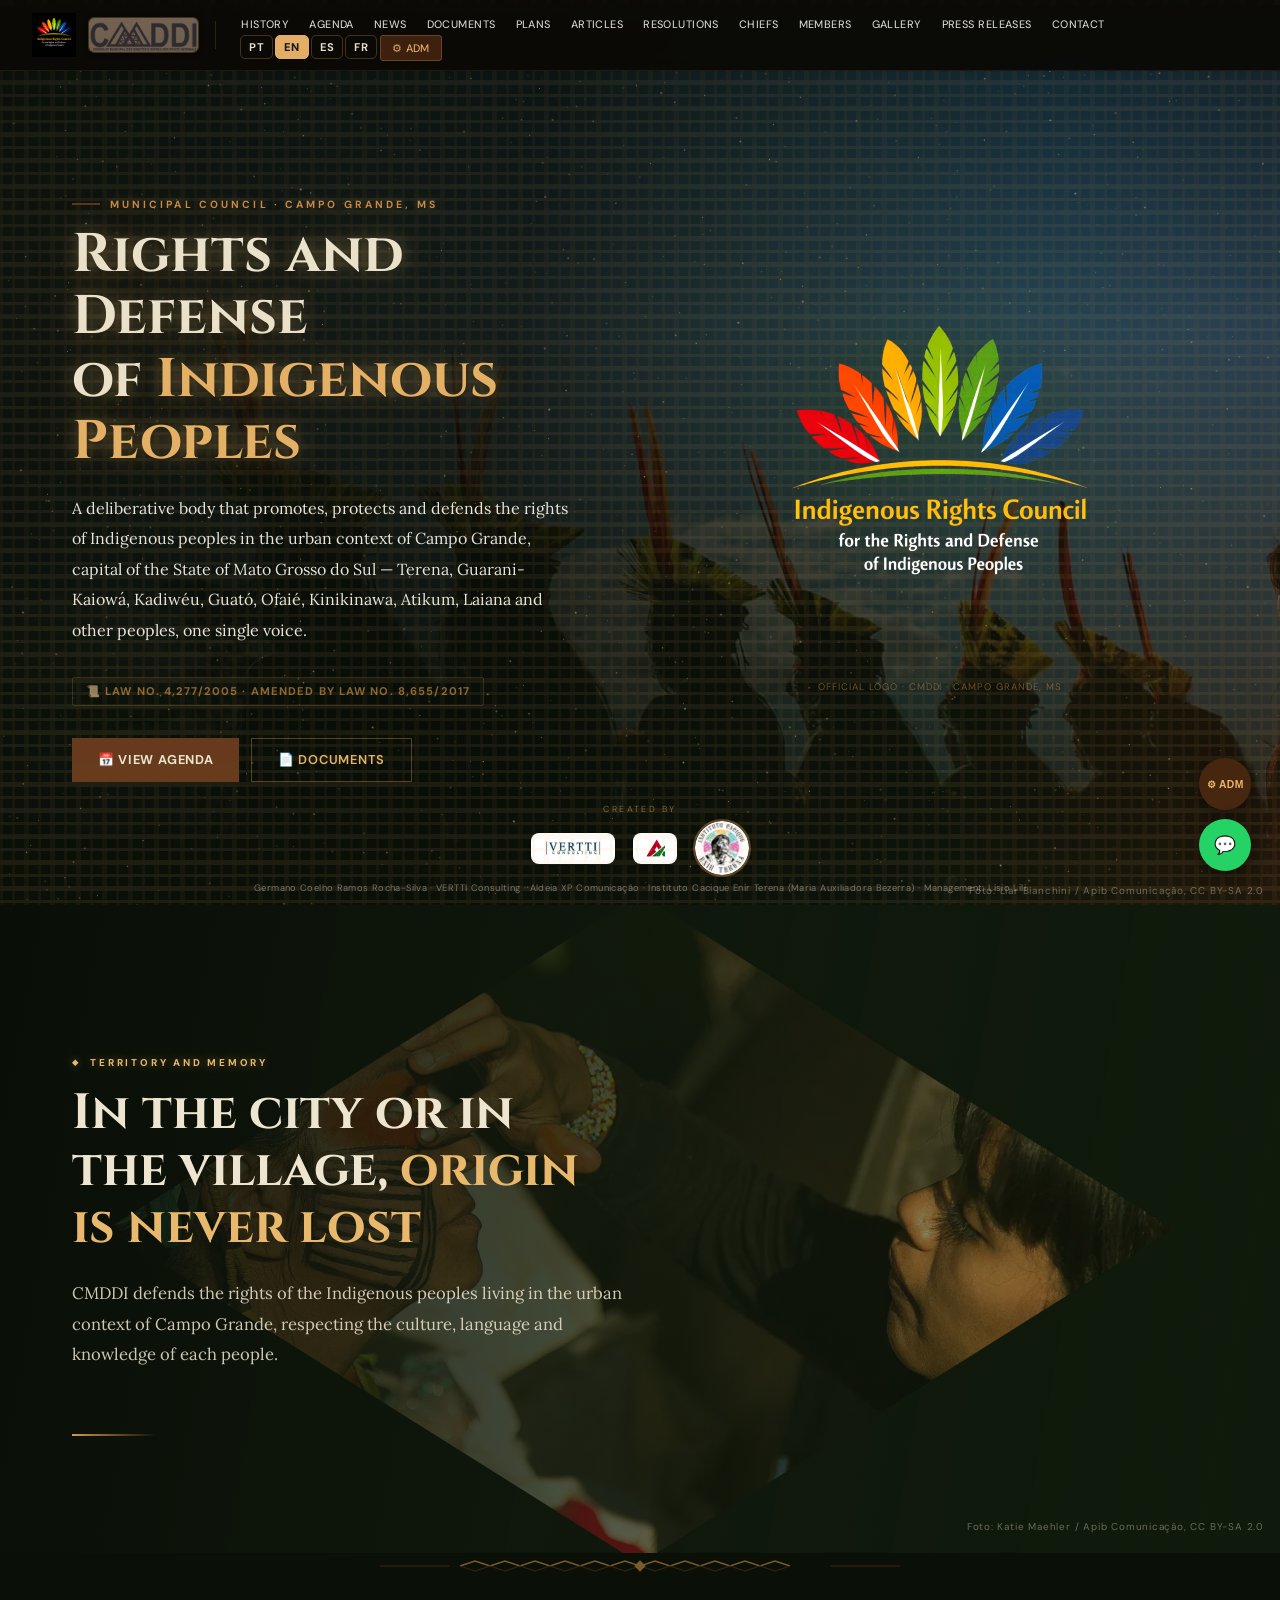
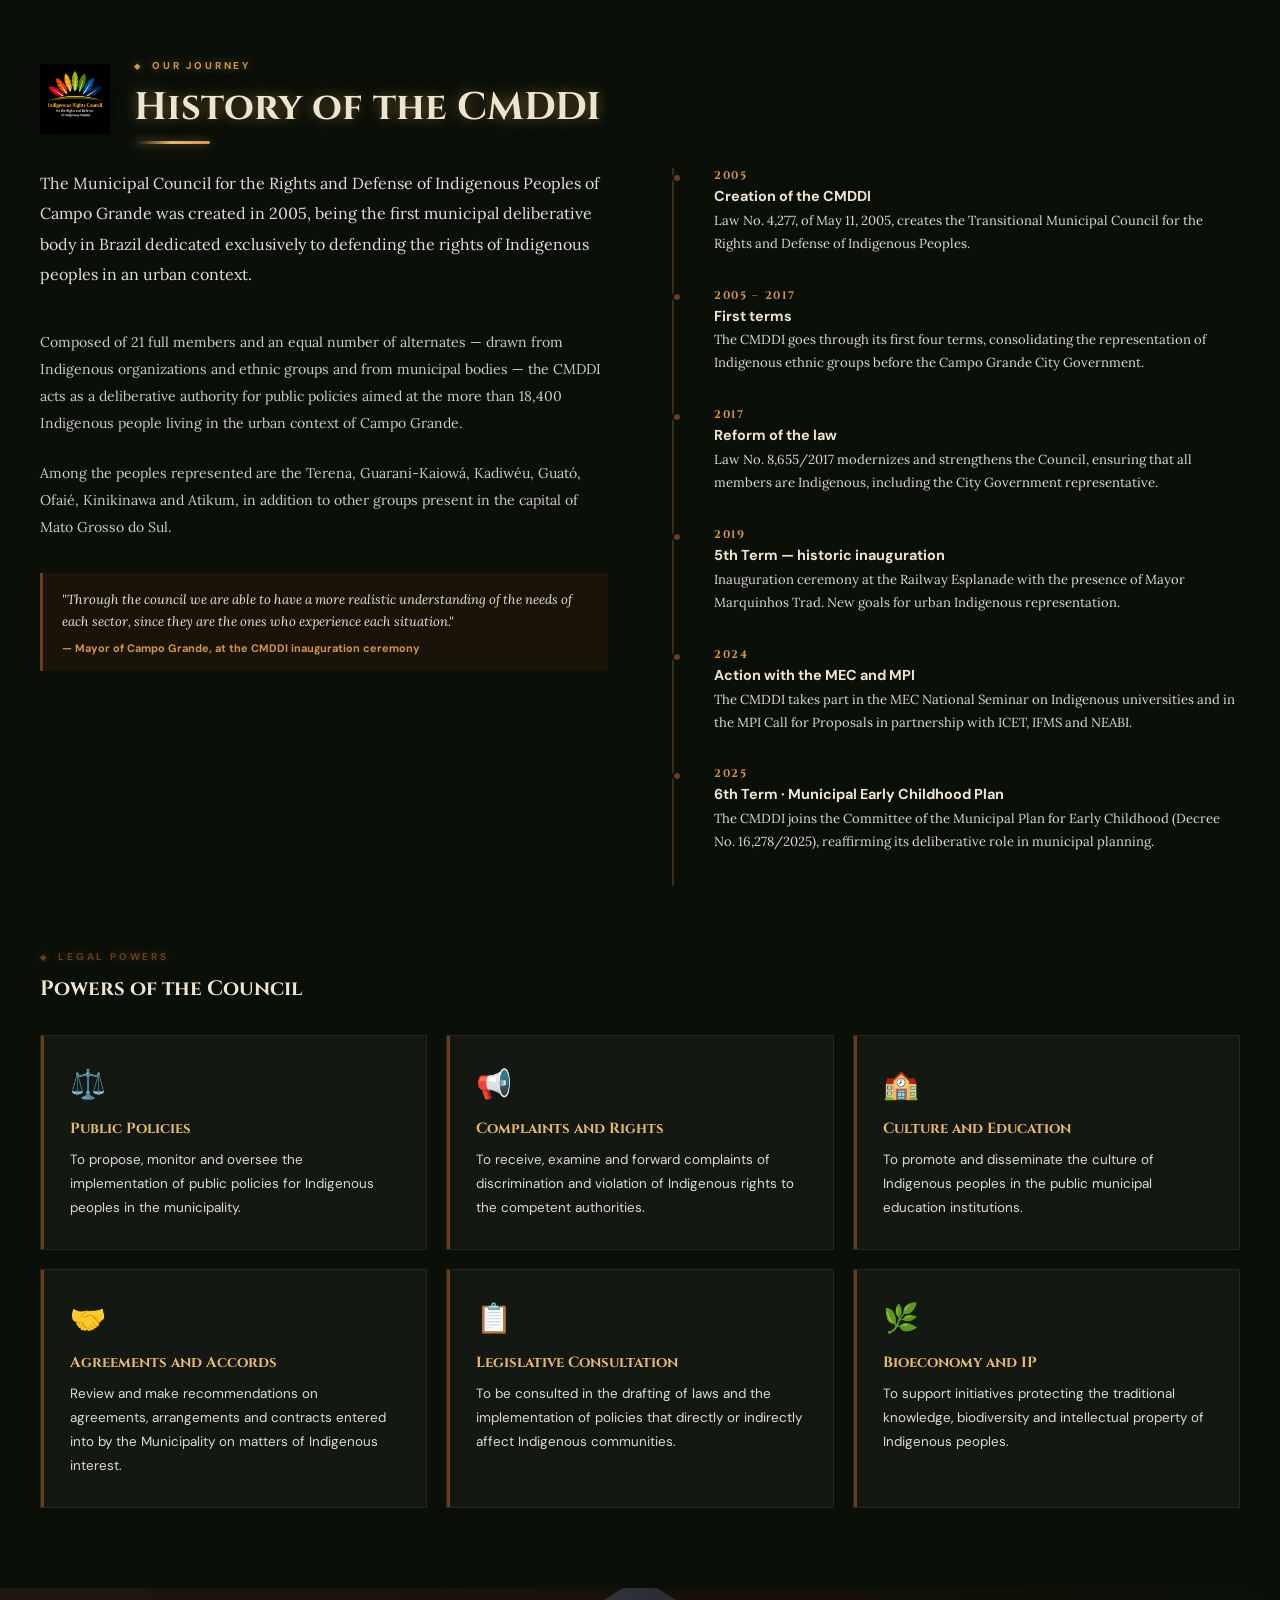
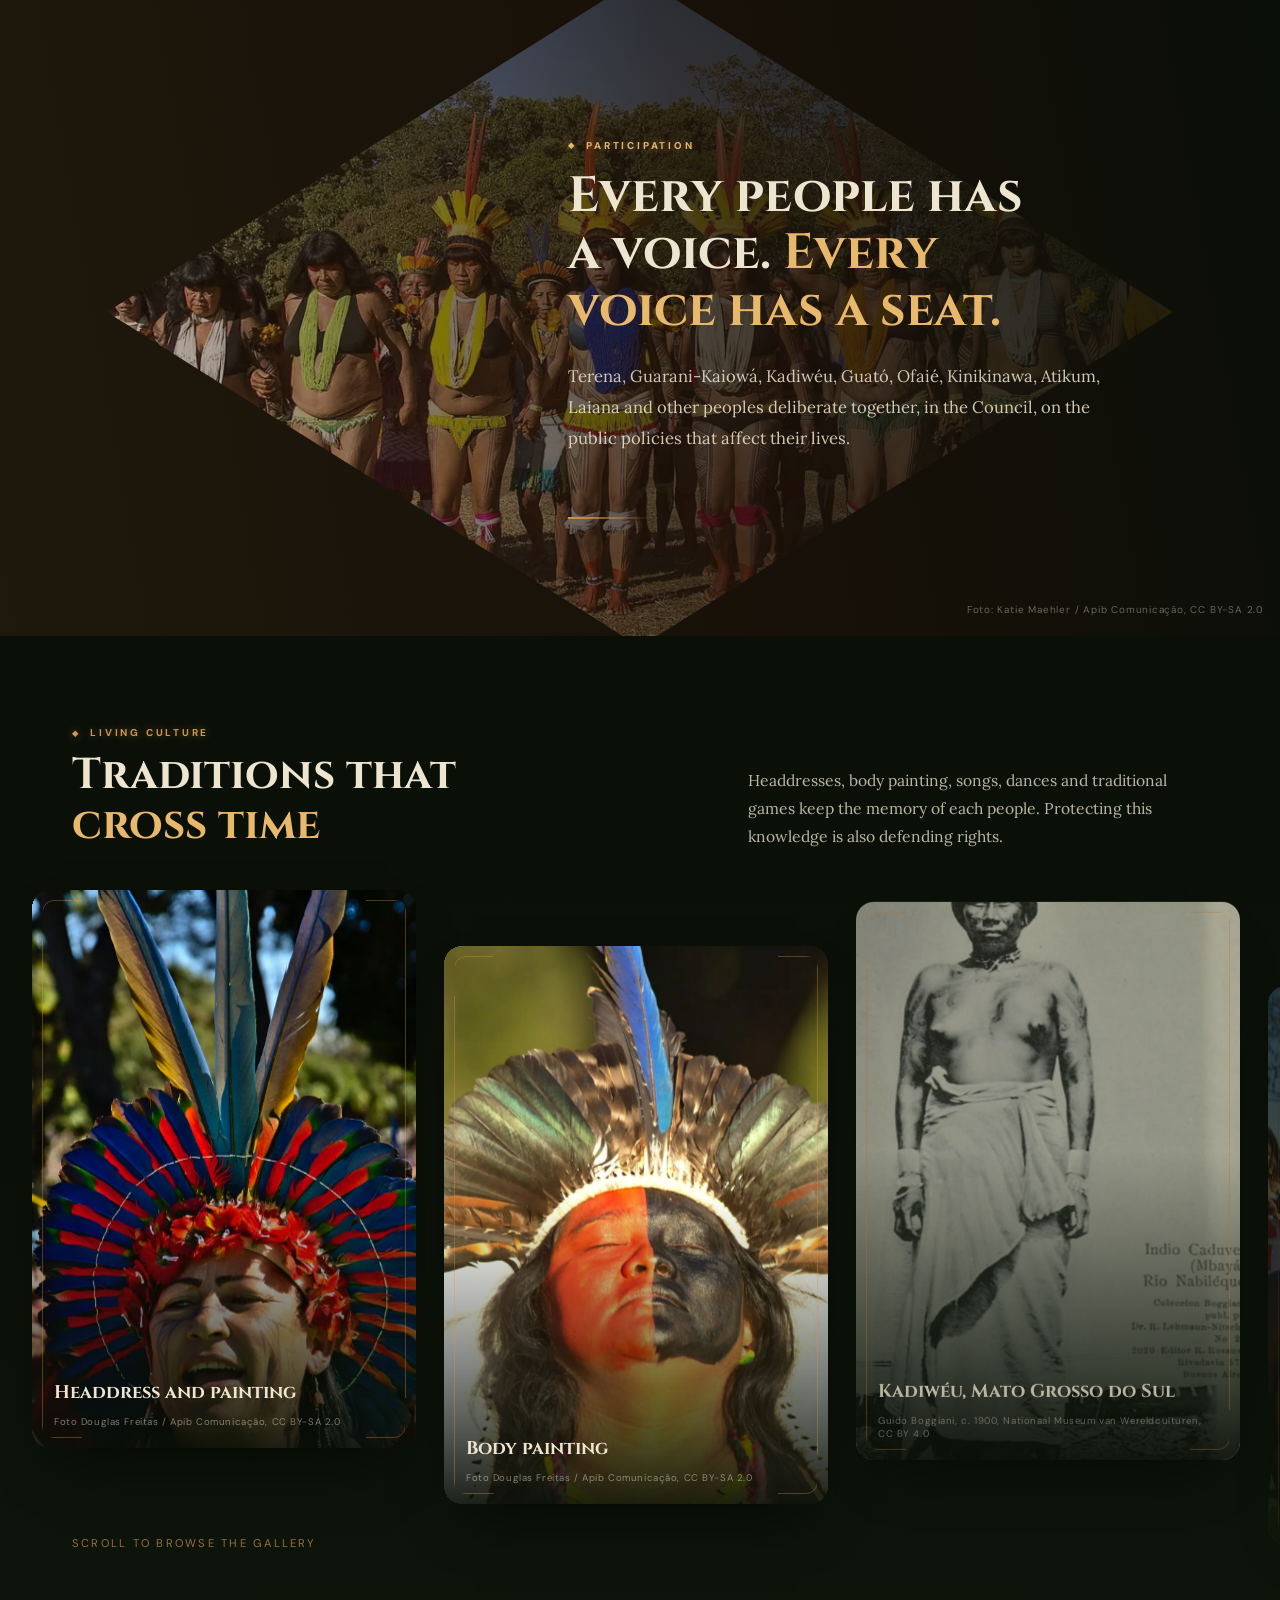
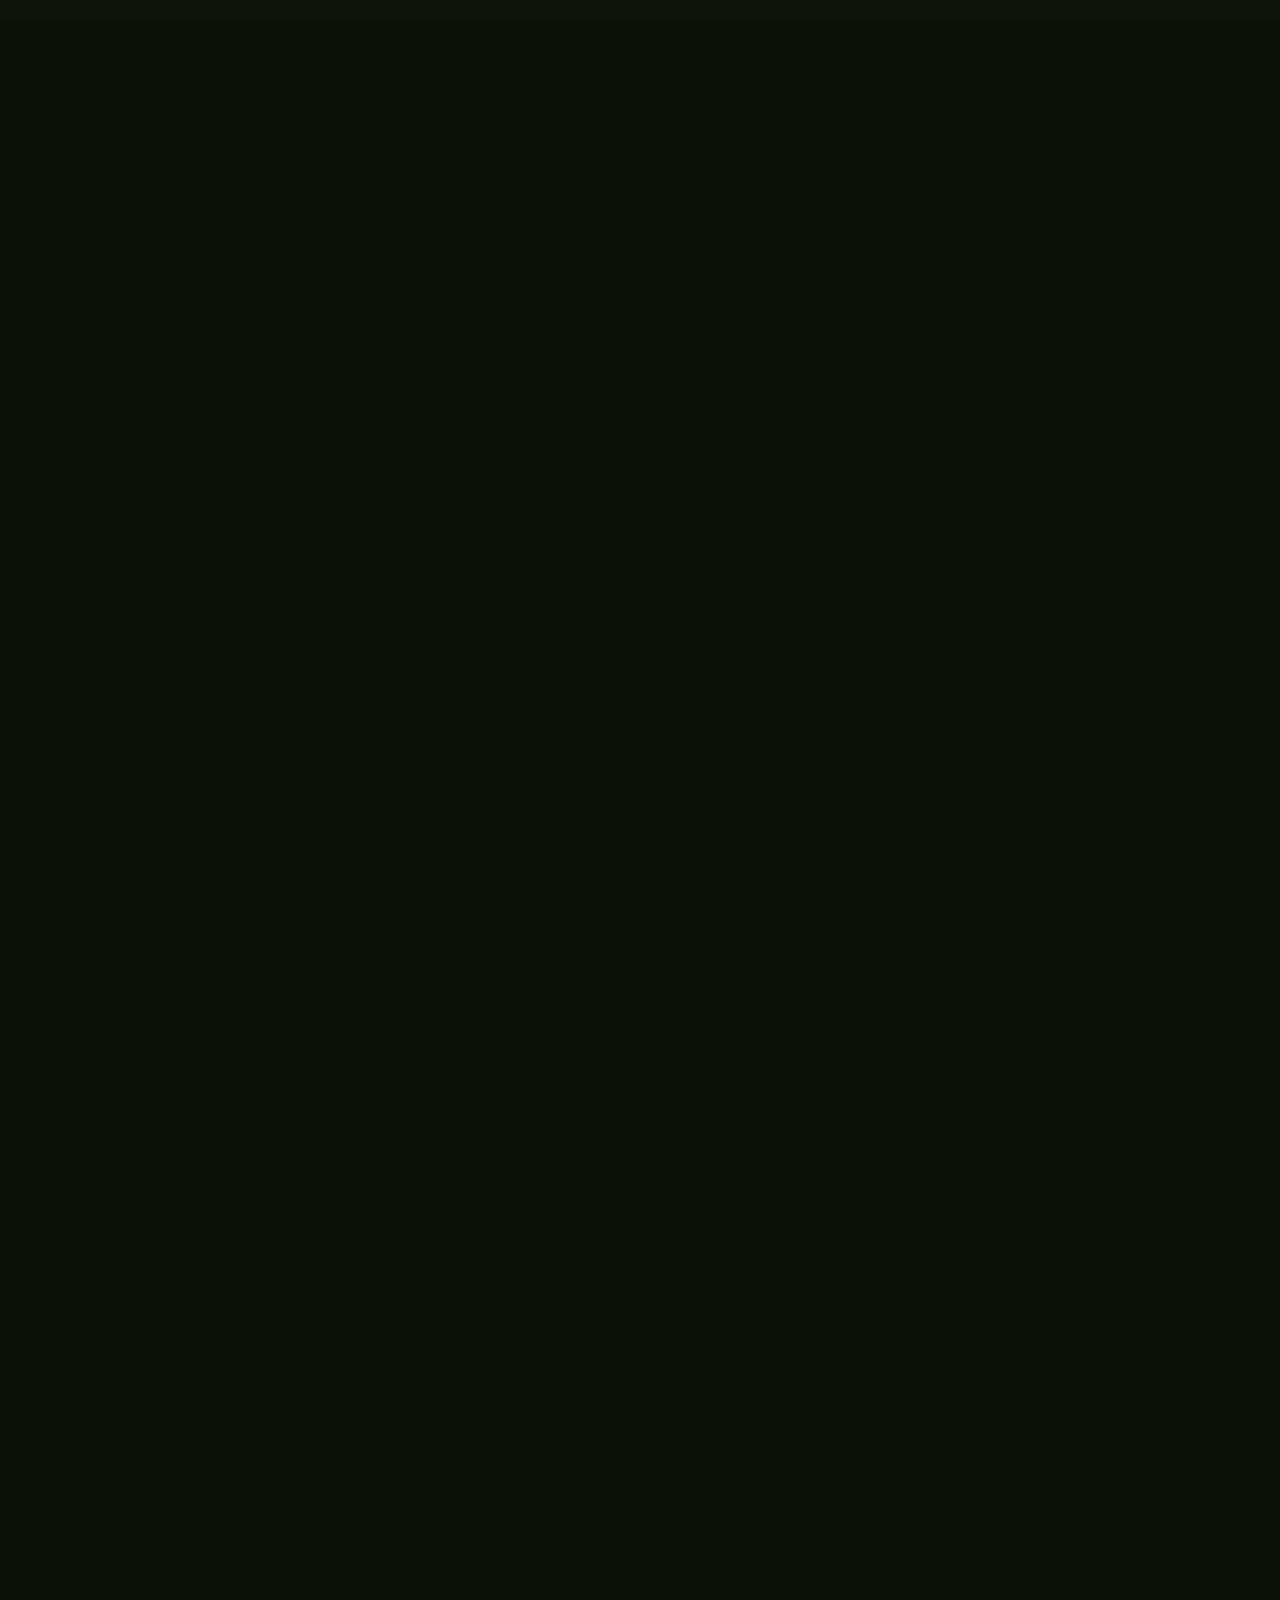
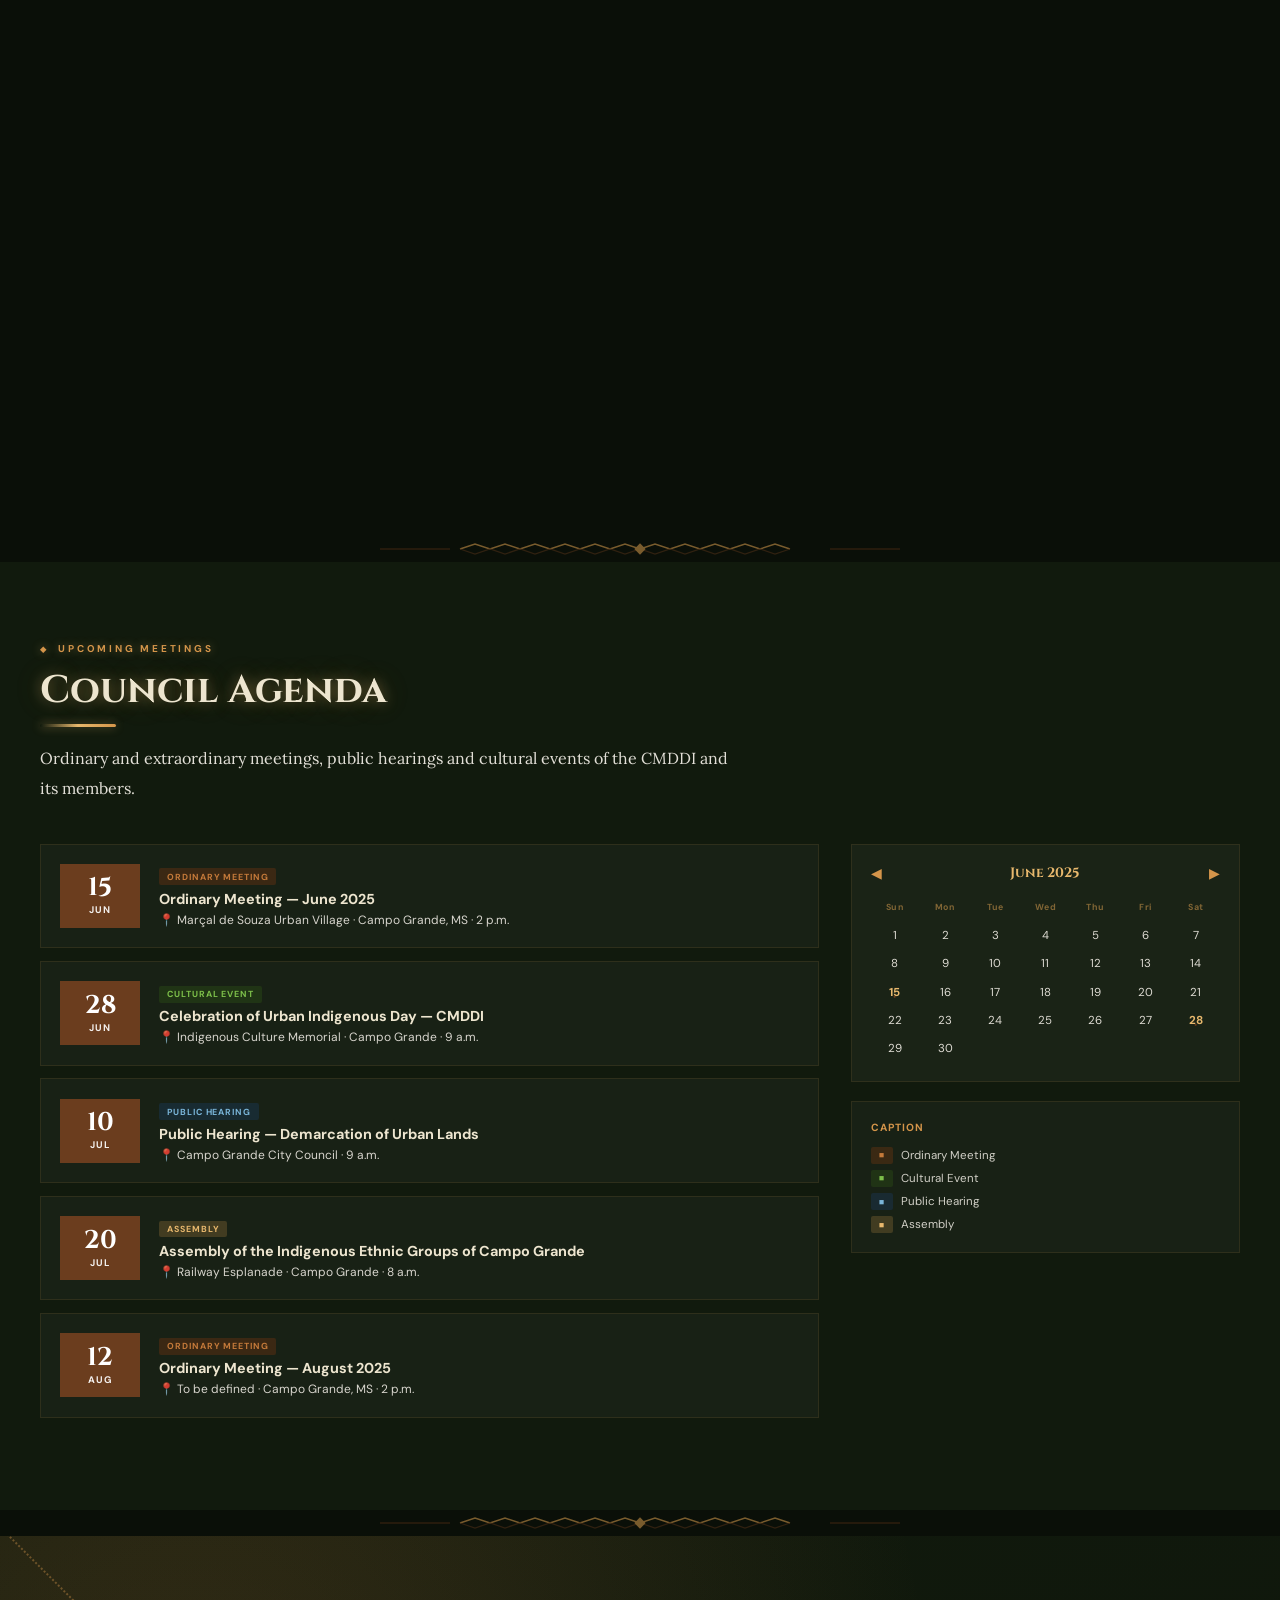
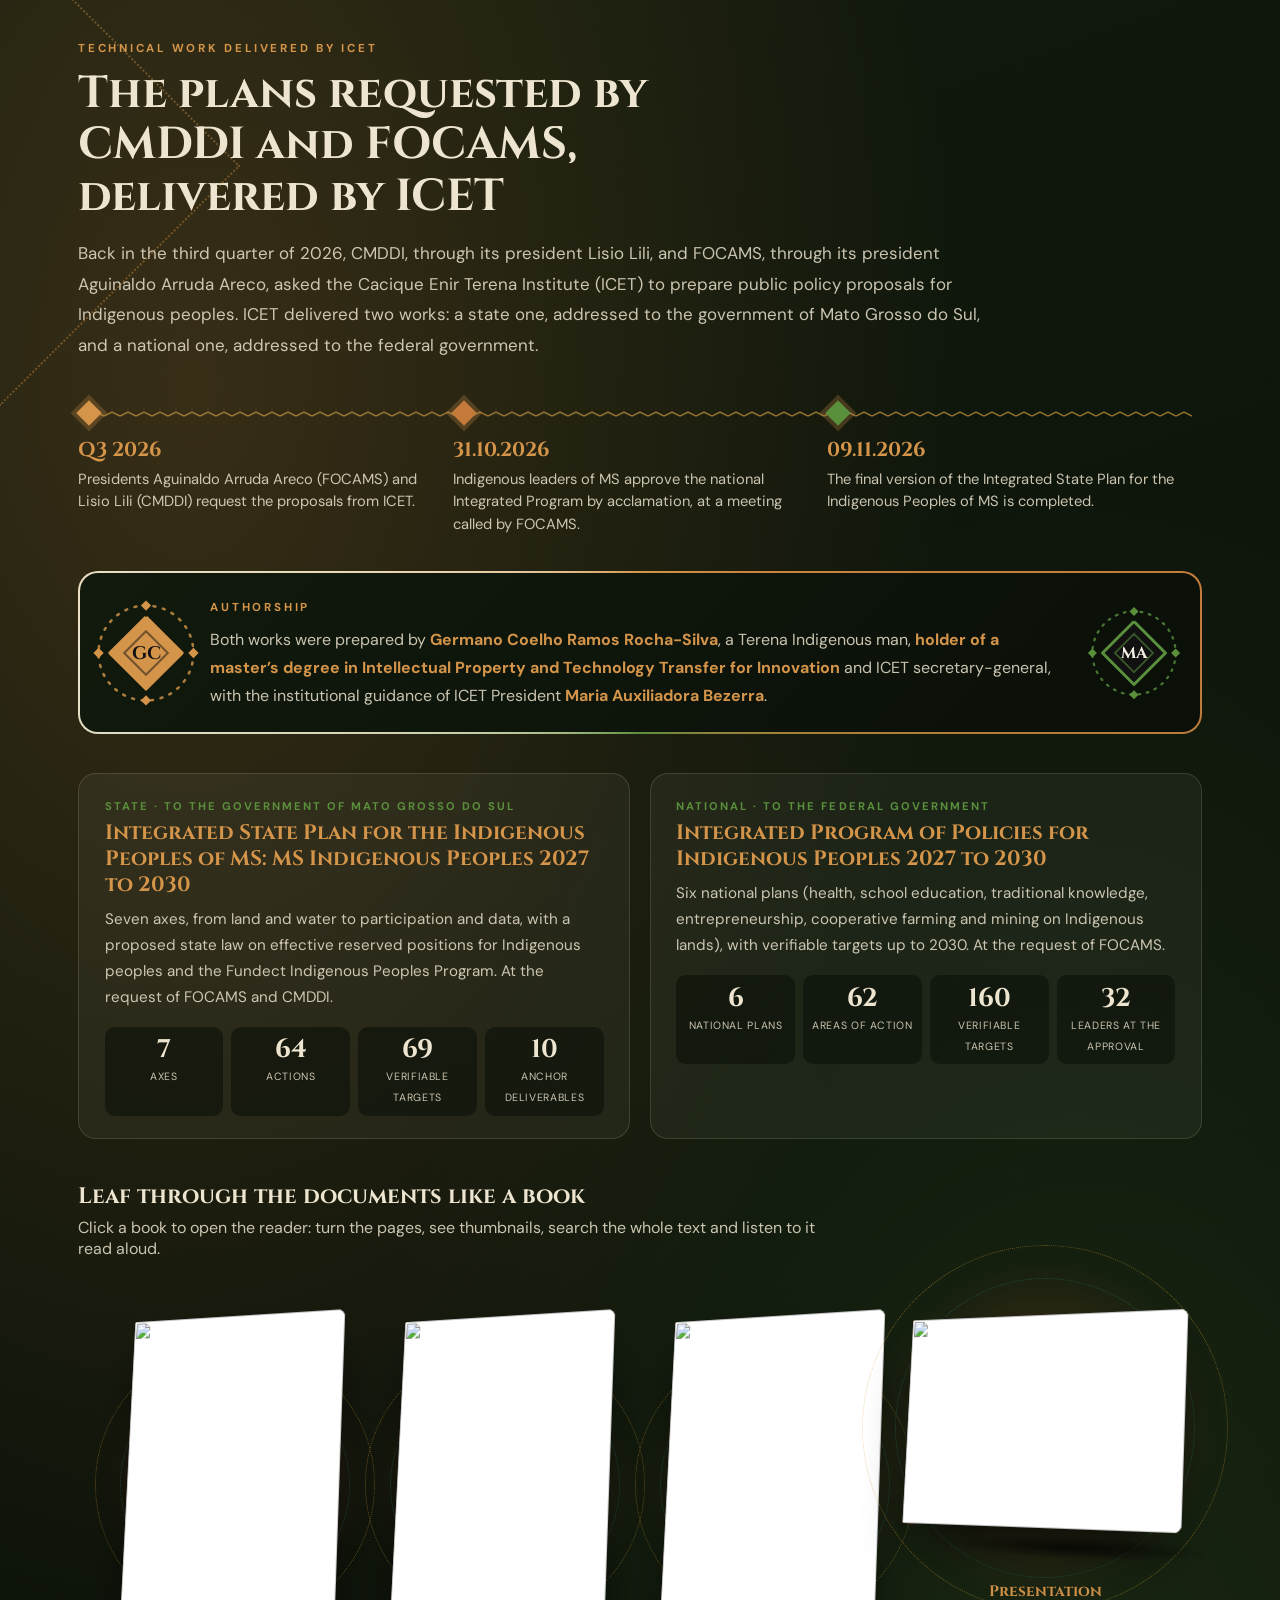
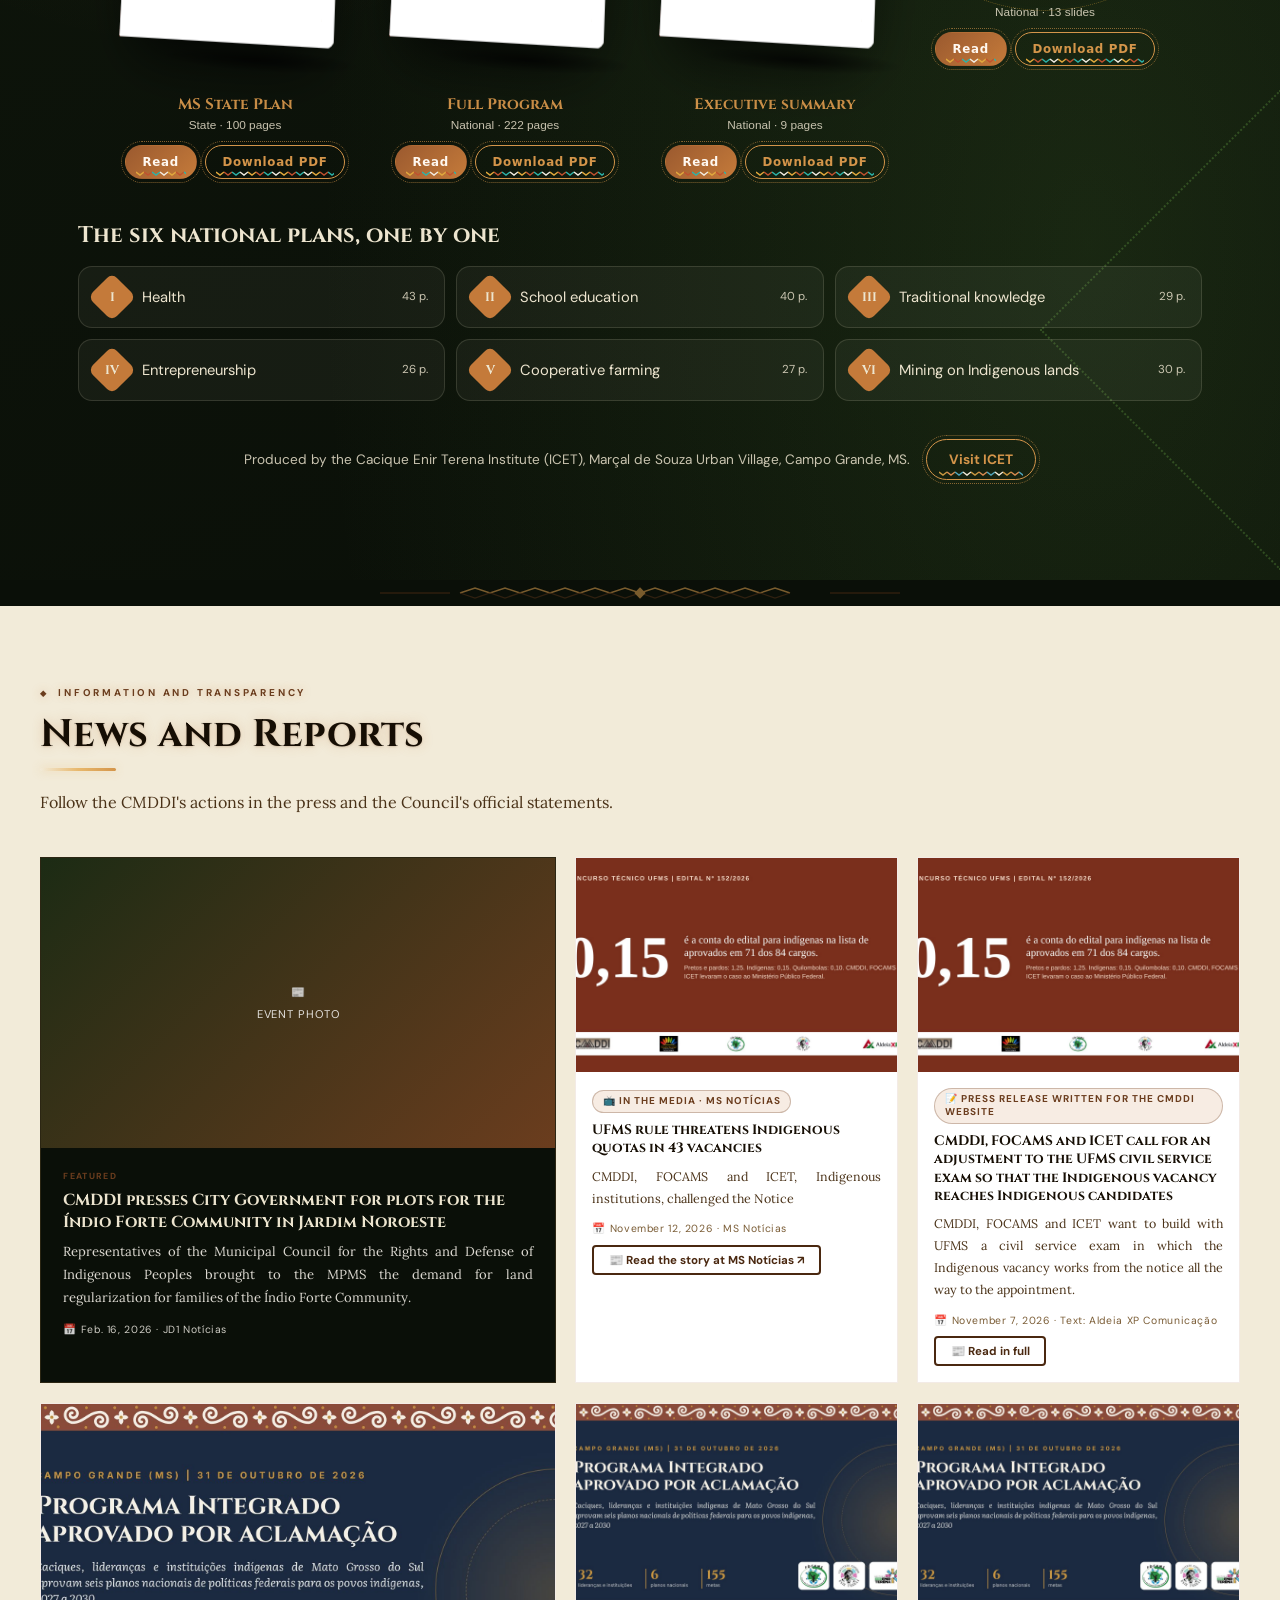
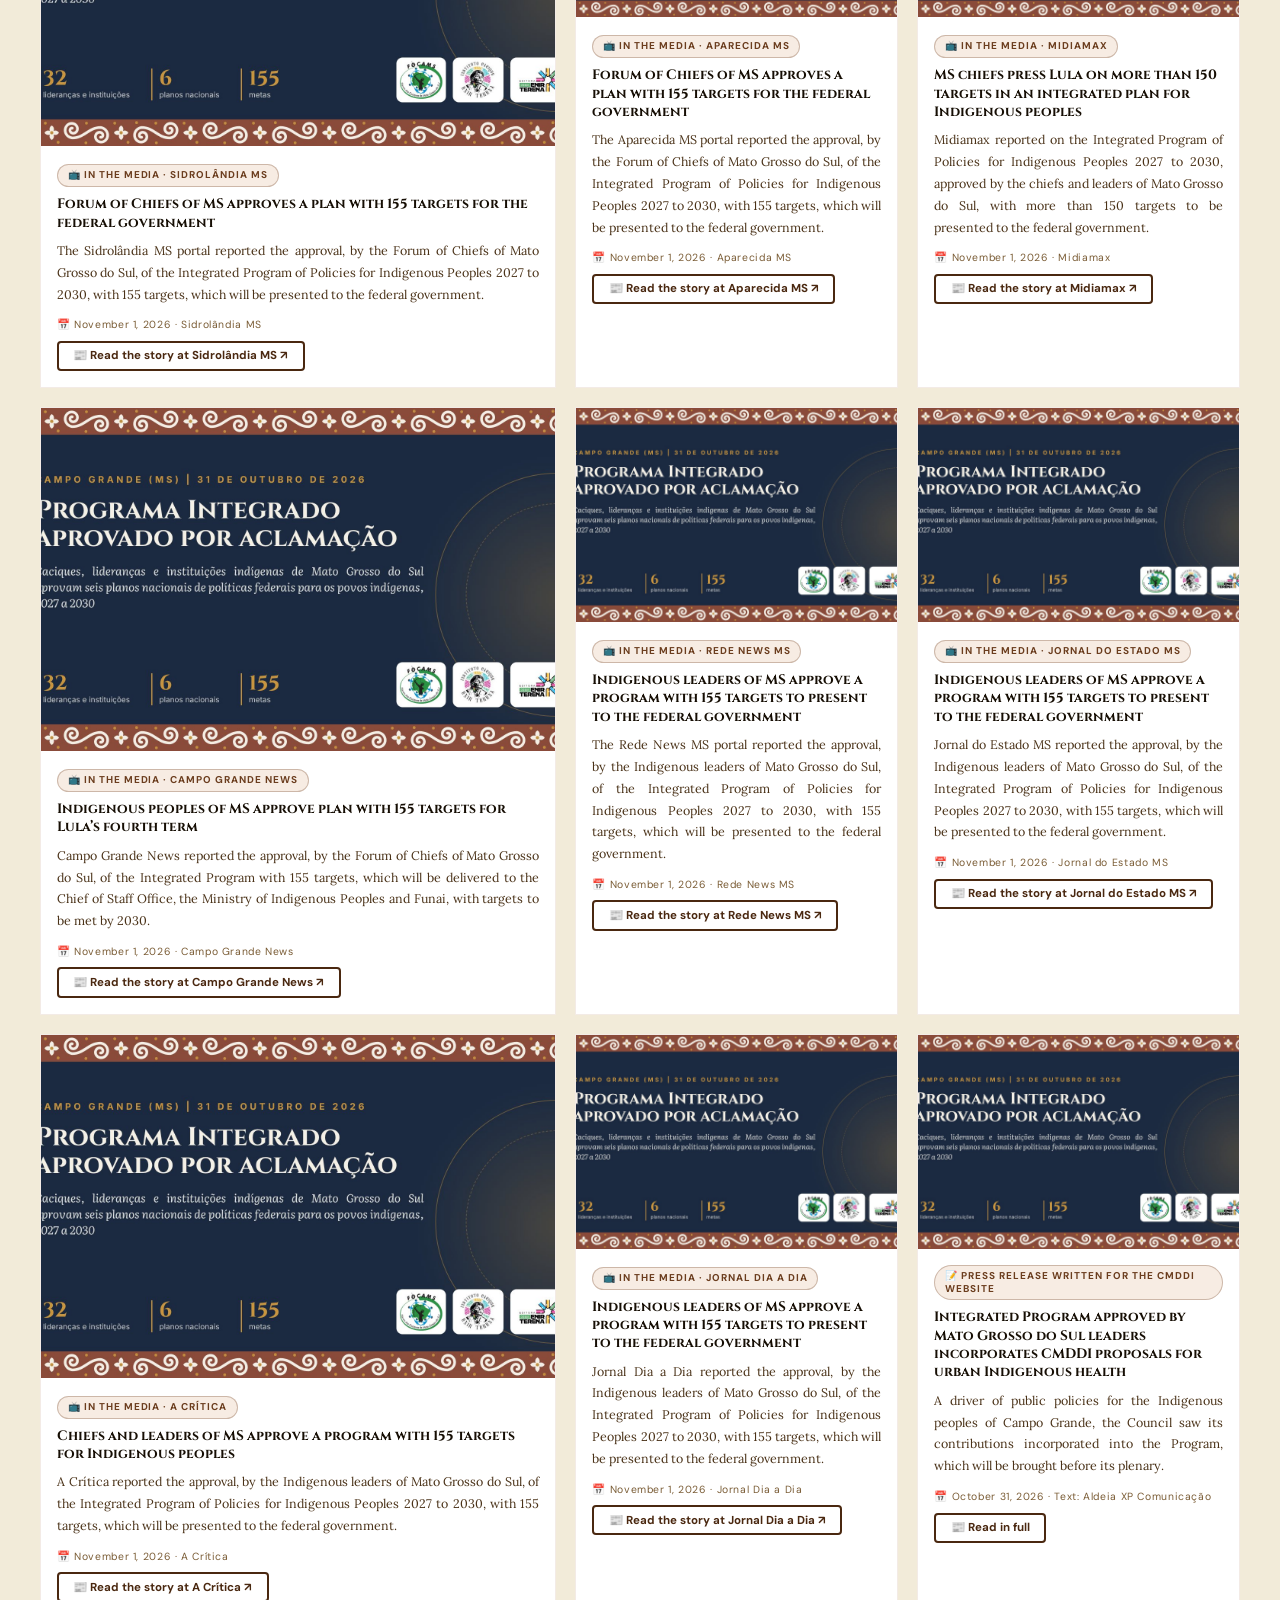
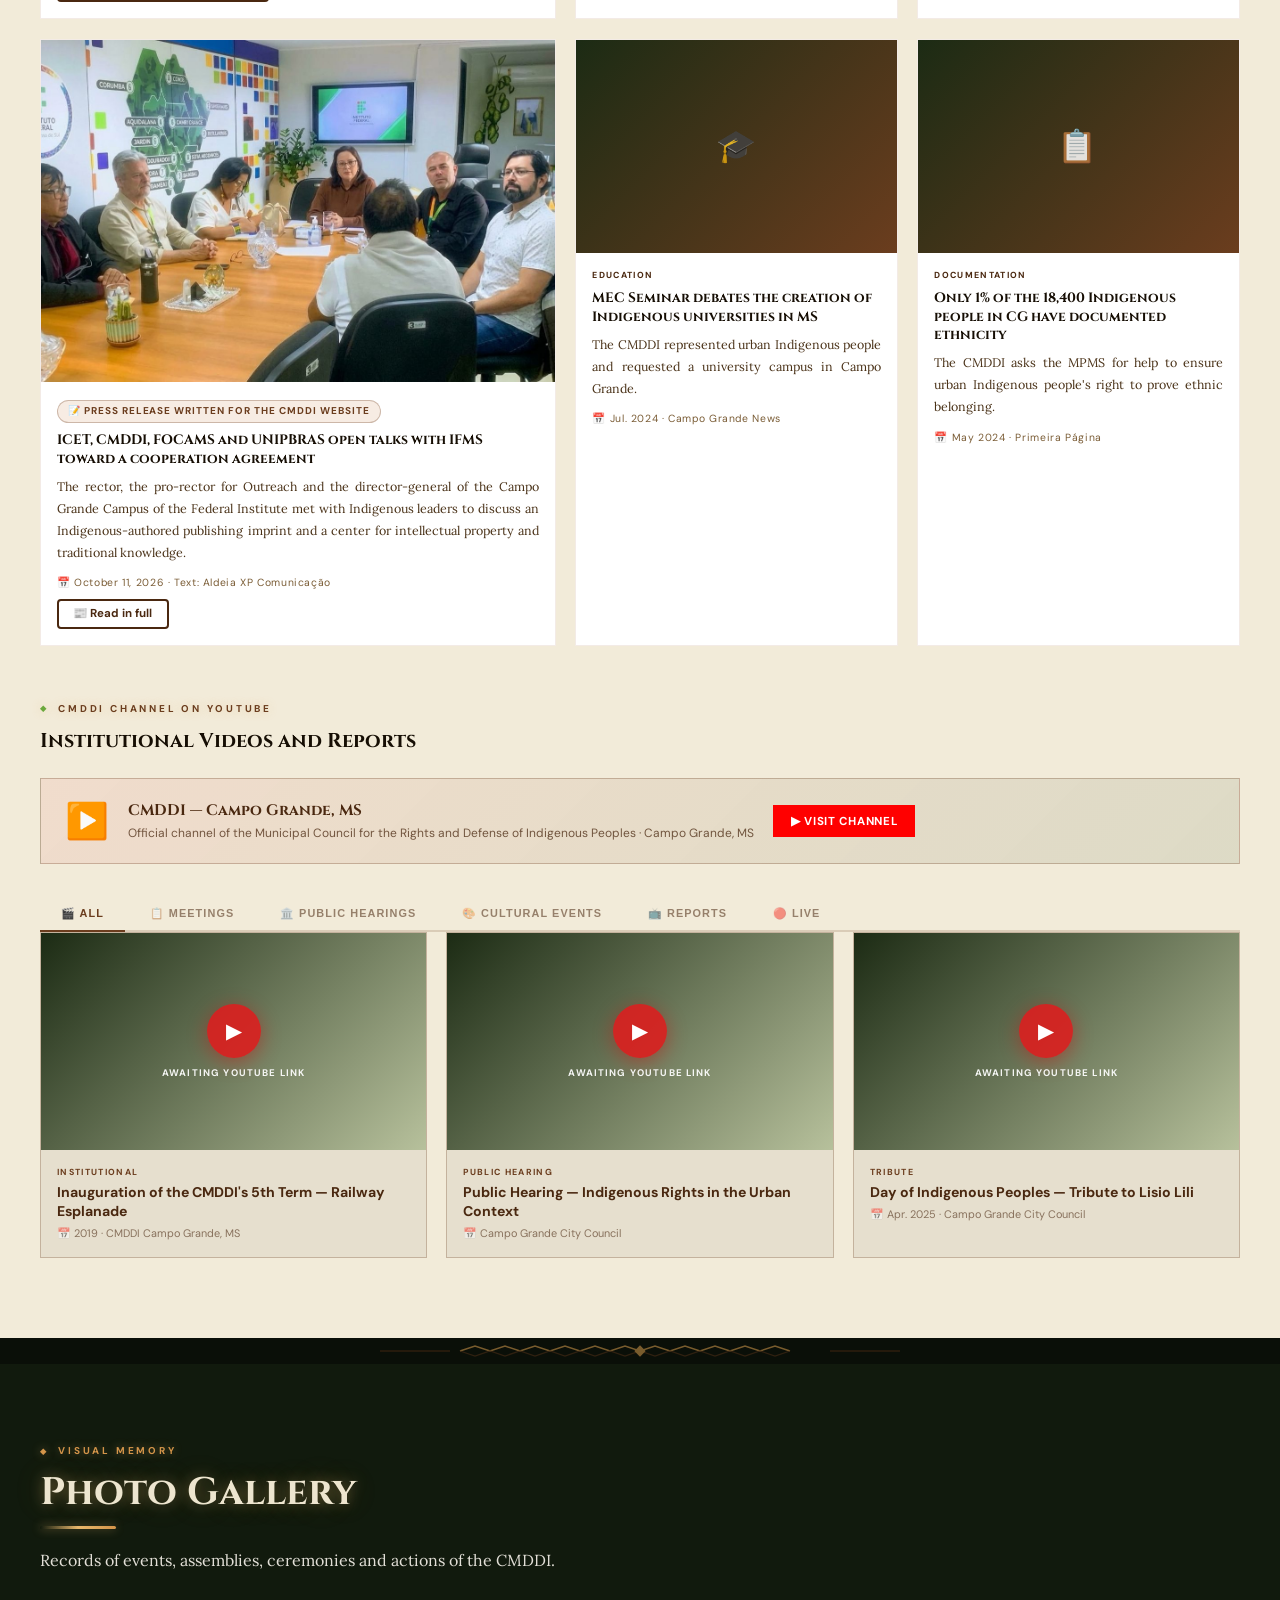
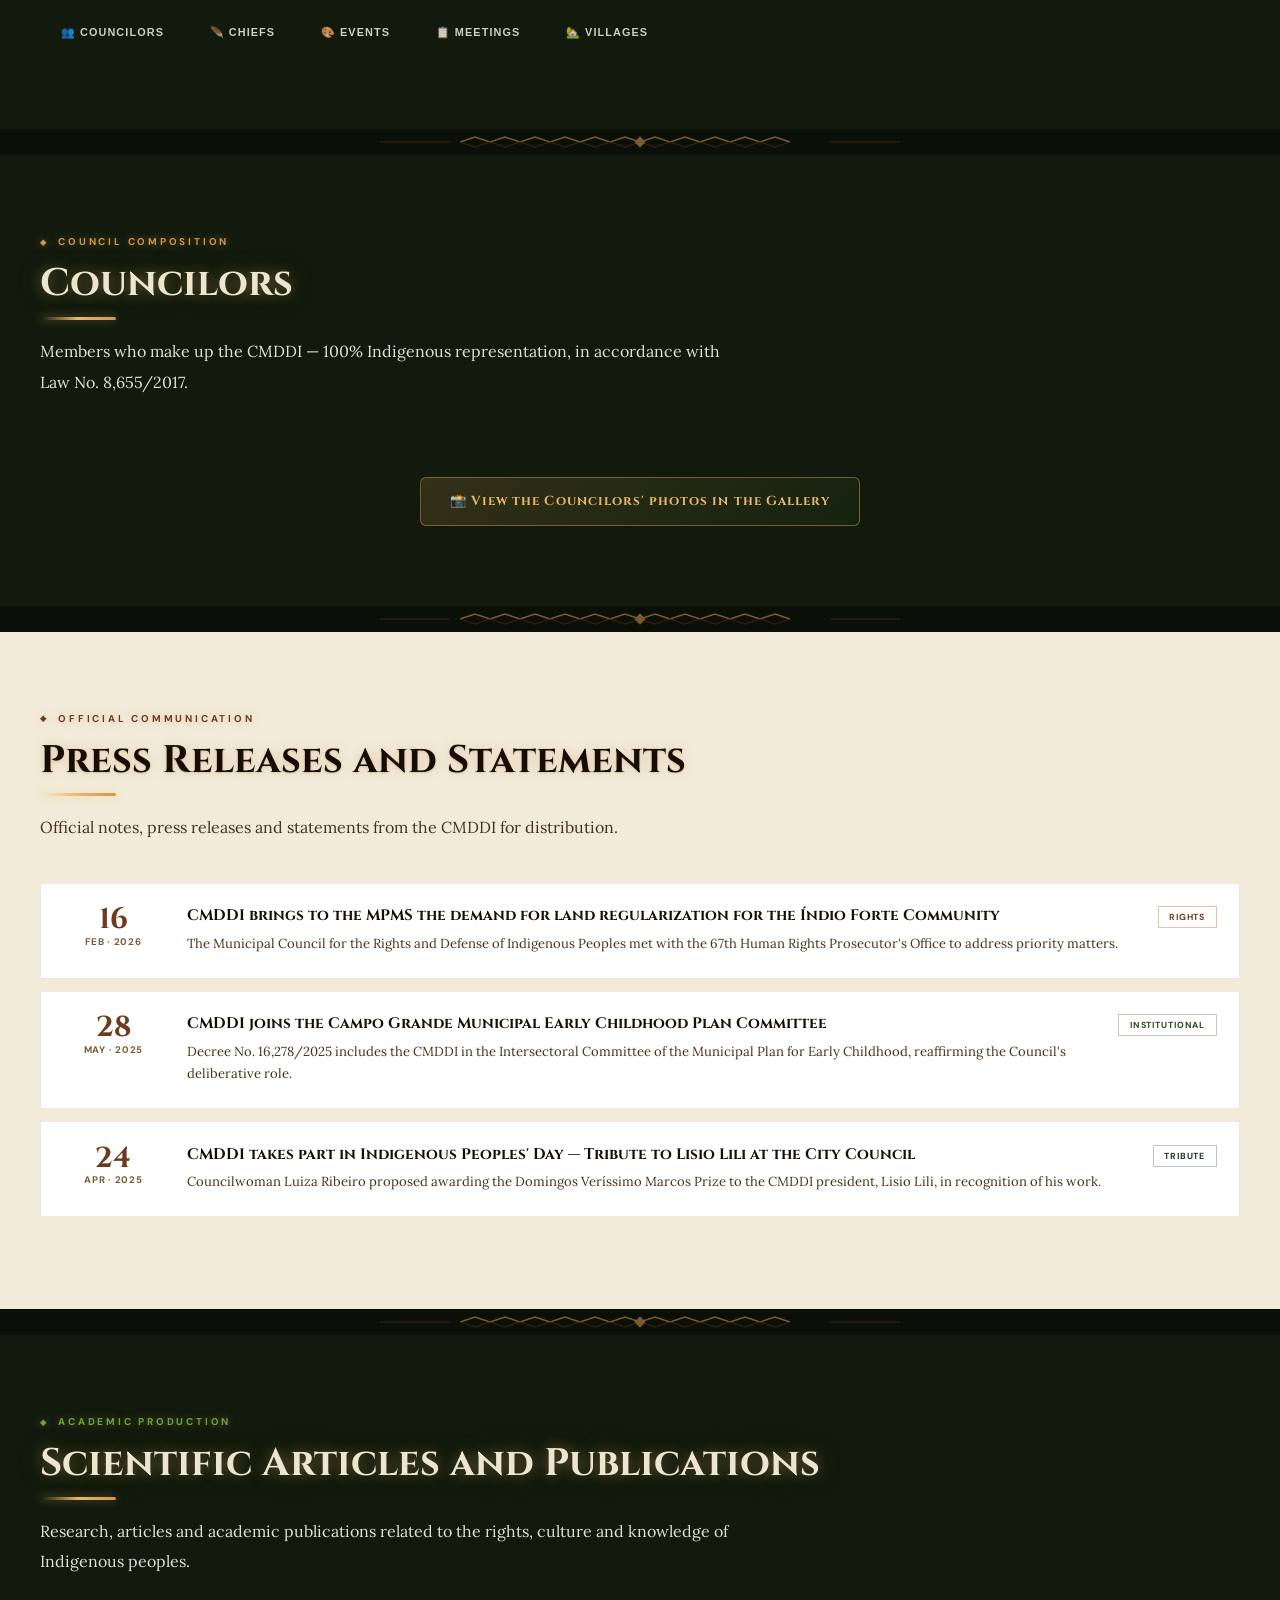
==== commit f13e9208: "CMDDI: cocar de luz em WebGL, fotografias da cultura indígena e animações avançadas Cocar de partícu" ====
--- a/index.html
+++ b/index.html
@@ -2723,8 +2723,8 @@
 @media (prefers-reduced-motion:reduce){.am-giro{animation:none}.am-los{animation:none;stroke-dashoffset:0}}
 @media(max-width:860px){.ti-autoria .aut-med2.m,.cons-autoria .aut-med2.m{display:none}}
 </style>
-<link rel="stylesheet" href="assets/moderno.css?v=20261116">
-<link rel="preload" as="image" href="assets/foto/hero-campo.webp">
+<link rel="stylesheet" href="assets/moderno.css?v=20261116b">
+<link rel="preload" as="image" href="assets/foto/hero-cocares.webp">
 </head>
 <body>
 
@@ -2763,7 +2763,8 @@
 
 <!-- HERO -->
 <section id="hero">
-  <div class="m-hero-foto" aria-hidden="true"><img src="assets/foto/hero-campo.webp" alt="" fetchpriority="high" decoding="async"></div>
+  <div class="m-hero-foto" aria-hidden="true"><img src="assets/foto/hero-cocares.webp" alt="" fetchpriority="high" decoding="async"></div>
+  <span class="m-credito" style="z-index:3;bottom:8px">Foto: Liar Bianchini / Apib Comunicação, CC BY-SA 2.0</span>
   <svg class="hero-grafismo" viewBox="0 0 1200 700" xmlns="http://www.w3.org/2000/svg">
     <polygon points="0,0 280,0 0,280" fill="#2A4A1C" opacity=".18"/>
     <polygon points="1200,0 920,0 1200,280" fill="#4A2810" opacity=".15"/>
@@ -2819,14 +2820,14 @@
 
 <!-- HISTÓRIA -->
 <section class="m-banda" aria-label="Território e memória">
-  <div class="m-banda-img" aria-hidden="true"><img src="assets/foto/banda-terra.webp" alt="" loading="lazy" decoding="async"></div>
+  <div class="m-banda-img" aria-hidden="true"><img src="assets/foto/banda-pintura.webp" alt="" loading="lazy" decoding="async"></div>
   <div class="m-banda-w"><div class="m-banda-txt">
     <div class="eyb m-rev" data-i18n="mb1.eyb">Território e memória</div>
-    <h2 class="m-rev" data-i18n="mb1.h" data-i18n-html="1">Na cidade ou na aldeia, <em>a origem não se perde</em></h2>
+    <h2 data-i18n="mb1.h" data-i18n-html="1">Na cidade ou na aldeia, <em>a origem não se perde</em></h2>
     <p class="m-rev" data-i18n="mb1.p">O CMDDI defende os direitos dos povos indígenas que vivem no contexto urbano de Campo Grande, com respeito à cultura, à língua e aos saberes de cada povo.</p>
     <span class="m-linha m-rev"></span>
   </div></div>
-  <span class="m-credito">Foto: Unsplash</span>
+  <span class="m-credito">Foto: Katie Maehler / Apib Comunicação, CC BY-SA 2.0</span>
 </section>
 
 <section id="historia" class="sec sec-dark bg-pattern2">
@@ -2934,14 +2935,33 @@
 
 <!-- AGENDA -->
 <section class="m-banda dir" aria-label="Participação">
-  <div class="m-banda-img" aria-hidden="true"><img src="assets/foto/banda-povos.webp" alt="" loading="lazy" decoding="async"></div>
+  <div class="m-banda-img" aria-hidden="true"><img src="assets/foto/banda-danca.webp" alt="" loading="lazy" decoding="async"></div>
   <div class="m-banda-w"><div class="m-banda-txt">
     <div class="eyb m-rev" data-i18n="mb2.eyb">Participação</div>
-    <h2 class="m-rev" data-i18n="mb2.h" data-i18n-html="1">Cada povo tem voz. <em>Cada voz tem assento.</em></h2>
+    <h2 data-i18n="mb2.h" data-i18n-html="1">Cada povo tem voz. <em>Cada voz tem assento.</em></h2>
     <p class="m-rev" data-i18n="mb2.p">Terena, Guarani-Kaiowá, Kadiwéu, Guató, Ofaié, Kinikinawa, Atikum, Laiana e outros povos deliberam juntos, no Conselho, sobre as políticas públicas que afetam suas vidas.</p>
     <span class="m-linha m-rev"></span>
   </div></div>
-  <span class="m-credito">Foto: Unsplash</span>
+  <span class="m-credito">Foto: Katie Maehler / Apib Comunicação, CC BY-SA 2.0</span>
+</section>
+
+<section class="m-povos" aria-label="Cultura viva">
+  <div class="m-povos-head">
+    <div><div class="eyb" data-i18n="povos.eyb">Cultura viva</div>
+    <h2 data-i18n="povos.h" data-i18n-html="1">Tradições que <em>atravessam o tempo</em></h2></div>
+    <p data-i18n="povos.p">Cocares, pinturas, cantos, danças e jogos tradicionais guardam a memória de cada povo. Proteger esses saberes também é defender direitos.</p>
+  </div>
+  <div class="m-povos-track">
+    <figure class="m-povo"><img src="assets/foto/povos/p1.webp" alt="Cocar e pintura" loading="lazy" decoding="async"><figcaption><b data-i18n="povo.c1">Cocar e pintura</b><small>Foto Douglas Freitas / Apib Comunicação, CC BY-SA 2.0</small></figcaption></figure>
+    <figure class="m-povo"><img src="assets/foto/povos/p2.webp" alt="Pintura corporal" loading="lazy" decoding="async"><figcaption><b data-i18n="povo.c2">Pintura corporal</b><small>Foto Douglas Freitas / Apib Comunicação, CC BY-SA 2.0</small></figcaption></figure>
+    <figure class="m-povo"><img src="assets/foto/povos/p3.webp" alt="Kadiwéu, Mato Grosso do Sul" loading="lazy" decoding="async"><figcaption><b data-i18n="povo.c3">Kadiwéu, Mato Grosso do Sul</b><small>Guido Boggiani, c. 1900, Nationaal Museum van Wereldculturen, CC BY 4.0</small></figcaption></figure>
+    <figure class="m-povo"><img src="assets/foto/povos/p4.webp" alt="Adornos e saberes" loading="lazy" decoding="async"><figcaption><b data-i18n="povo.c4">Adornos e saberes</b><small>Foto Douglas Freitas / Apib Comunicação, CC BY-SA 2.0</small></figcaption></figure>
+    <figure class="m-povo"><img src="assets/foto/povos/p5.webp" alt="Corrida de tora" loading="lazy" decoding="async"><figcaption><b data-i18n="povo.c5">Corrida de tora</b><small>PNUD Brasil, CC BY 2.0</small></figcaption></figure>
+    <figure class="m-povo"><img src="assets/foto/povos/p6.webp" alt="Juventude e tradição" loading="lazy" decoding="async"><figcaption><b data-i18n="povo.c6">Juventude e tradição</b><small>Foto Douglas Freitas / Apib Comunicação, CC BY-SA 2.0</small></figcaption></figure>
+    <figure class="m-povo"><img src="assets/foto/povos/p7.webp" alt="Mulheres e memória" loading="lazy" decoding="async"><figcaption><b data-i18n="povo.c7">Mulheres e memória</b><small>Katie Maehler / Apib Comunicação, CC BY-SA 2.0</small></figcaption></figure>
+    <figure class="m-povo"><img src="assets/foto/povos/p8.webp" alt="Celebração" loading="lazy" decoding="async"><figcaption><b data-i18n="povo.c8">Celebração</b><small>PNUD Brasil, CC BY 2.0</small></figcaption></figure>
+  </div>
+  <div class="m-povos-dica" data-i18n="povos.dica">Role para percorrer a galeria</div>
 </section>
 
 <section id="agenda" class="sec sec-dark2">
@@ -4000,7 +4020,6 @@
 
 <!-- ARTIGOS CIENTÍFICOS -->
 <section id="artigos" class="sec sec-dark2 bg-pattern2">
-  <div class="m-fundo" aria-hidden="true"><img src="assets/foto/saberes-ceramica.webp" alt="" loading="lazy" decoding="async"></div>
   <div class="sec-w">
     <div class="eyb eyb-verde" data-i18n="eyb.academica">Produção acadêmica</div>
     <h2 class="sec-h2" data-i18n="art.titulo">Artigos Científicos e Publicações</h2>
@@ -4103,14 +4122,14 @@
 
 <!-- DOCUMENTOS OFICIAIS -->
 <section class="m-banda" aria-label="Direitos">
-  <div class="m-banda-img" aria-hidden="true"><img src="assets/foto/banda-justica.webp" alt="" loading="lazy" decoding="async"></div>
+  <div class="m-banda-img" aria-hidden="true"><img src="assets/foto/banda-ancia.webp" alt="" loading="lazy" decoding="async"></div>
   <div class="m-banda-w"><div class="m-banda-txt">
     <div class="eyb m-rev" data-i18n="mb3.eyb">Direitos</div>
-    <h2 class="m-rev" data-i18n="mb3.h" data-i18n-html="1">Direitos indígenas <em>escritos, públicos e defendidos</em></h2>
+    <h2 data-i18n="mb3.h" data-i18n-html="1">Direitos indígenas <em>escritos, públicos e defendidos</em></h2>
     <p class="m-rev" data-i18n="mb3.p">Leis, resoluções e documentos oficiais reunidos para consulta pública, da Constituição de 1988 à Convenção 169 da OIT e à Declaração da ONU sobre os Direitos dos Povos Indígenas.</p>
     <span class="m-linha m-rev"></span>
   </div></div>
-  <span class="m-credito">Foto: Unsplash</span>
+  <span class="m-credito">Foto: Romerito Pontes, CC BY 2.0</span>
 </section>
 
 <section id="resolucoes-portarias" class="sec sec-mid">
@@ -4751,7 +4770,8 @@
 
 <!-- CTA -->
 <section id="cta">
-  <div class="m-fundo" aria-hidden="true"><img src="assets/foto/cta-maos.webp" alt="" loading="lazy" decoding="async"></div>
+  <div class="m-fundo" aria-hidden="true"><img src="assets/foto/cta-cerimonia.webp" alt="" loading="lazy" decoding="async"></div>
+  <span class="m-credito">Foto: Valter Campanato / Agência Brasil, CC BY 3.0 BR</span>
   <div style="position:relative;z-index:1">
     <div class="sec-w" style="text-align:center">
       <h2 class="sec-h2" data-i18n="cta.titulo">Sua voz importa. Sua etnia tem representação.</h2>
@@ -9931,6 +9951,18 @@
 // ===== Dicionário i18n CMDDI — PT, EN, ES, FR =====
 // Terminologia oficial de direitos dos povos indígenas. Nomes de etnias preservados (nomes próprios).
 const I18N = {
+  "povos.eyb": {"pt": "Cultura viva", "en": "Living culture", "es": "Cultura viva", "fr": "Culture vivante"},
+  "povos.h": {"pt": "Tradições que <em>atravessam o tempo</em>", "en": "Traditions that <em>cross time</em>", "es": "Tradiciones que <em>atraviesan el tiempo</em>", "fr": "Des traditions qui <em>traversent le temps</em>"},
+  "povos.p": {"pt": "Cocares, pinturas, cantos, danças e jogos tradicionais guardam a memória de cada povo. Proteger esses saberes também é defender direitos.", "en": "Headdresses, body painting, songs, dances and traditional games keep the memory of each people. Protecting this knowledge is also defending rights.", "es": "Penachos, pinturas, cantos, danzas y juegos tradicionales guardan la memoria de cada pueblo. Proteger esos saberes también es defender derechos.", "fr": "Coiffes, peintures corporelles, chants, danses et jeux traditionnels gardent la mémoire de chaque peuple. Protéger ces savoirs, c’est aussi défendre des droits."},
+  "povos.dica": {"pt": "Role para percorrer a galeria", "en": "Scroll to browse the gallery", "es": "Desplácese para recorrer la galería", "fr": "Faites défiler pour parcourir la galerie"},
+  "povo.c1": {"pt": "Cocar e pintura", "en": "Headdress and painting", "es": "Penacho y pintura", "fr": "Coiffe et peinture"},
+  "povo.c2": {"pt": "Pintura corporal", "en": "Body painting", "es": "Pintura corporal", "fr": "Peinture corporelle"},
+  "povo.c3": {"pt": "Kadiwéu, Mato Grosso do Sul", "en": "Kadiwéu, Mato Grosso do Sul", "es": "Kadiwéu, Mato Grosso do Sul", "fr": "Kadiwéu, Mato Grosso do Sul"},
+  "povo.c4": {"pt": "Adornos e saberes", "en": "Adornments and knowledge", "es": "Adornos y saberes", "fr": "Parures et savoirs"},
+  "povo.c5": {"pt": "Corrida de tora", "en": "Log race", "es": "Carrera de troncos", "fr": "Course de rondins"},
+  "povo.c6": {"pt": "Juventude e tradição", "en": "Youth and tradition", "es": "Juventud y tradición", "fr": "Jeunesse et tradition"},
+  "povo.c7": {"pt": "Mulheres e memória", "en": "Women and memory", "es": "Mujeres y memoria", "fr": "Femmes et mémoire"},
+  "povo.c8": {"pt": "Celebração", "en": "Celebration", "es": "Celebración", "fr": "Célébration"},
   "mb1.eyb": {"pt": "Território e memória", "en": "Territory and memory", "es": "Territorio y memoria", "fr": "Territoire et mémoire"},
   "mb1.h": {"pt": "Na cidade ou na aldeia, <em>a origem não se perde</em>", "en": "In the city or in the village, <em>origin is never lost</em>", "es": "En la ciudad o en la aldea, <em>el origen no se pierde</em>", "fr": "En ville ou au village, <em>l’origine ne se perd pas</em>"},
   "mb1.p": {"pt": "O CMDDI defende os direitos dos povos indígenas que vivem no contexto urbano de Campo Grande, com respeito à cultura, à língua e aos saberes de cada povo.", "en": "CMDDI defends the rights of the Indigenous peoples living in the urban context of Campo Grande, respecting the culture, language and knowledge of each people.", "es": "El CMDDI defiende los derechos de los pueblos indígenas que viven en el contexto urbano de Campo Grande, con respeto a la cultura, la lengua y los saberes de cada pueblo.", "fr": "Le CMDDI défend les droits des peuples autochtones qui vivent dans le contexte urbain de Campo Grande, dans le respect de la culture, de la langue et des savoirs de chaque peuple."},
@@ -11074,9 +11106,12 @@
 /* medalhões GC e MA acendem alternadamente, como no motor da Editora */
 (function(){ document.querySelectorAll('.cons-autoria,.ti-autoria').forEach(function(box){ var ms=box.querySelectorAll('.aut-med2'); if(ms.length<2||matchMedia('(prefers-reduced-motion: reduce)').matches) return; var k=0; setInterval(function(){ ms.forEach(function(m){ m.classList.remove('on'); }); ms[k++%ms.length].classList.add('on'); },1800); }); })();
 </script>
-<script src="https://cdnjs.cloudflare.com/ajax/libs/gsap/3.12.5/gsap.min.js" defer></script>
-<script src="https://cdnjs.cloudflare.com/ajax/libs/gsap/3.12.5/ScrollTrigger.min.js" defer></script>
-<script src="assets/moderno.js?v=20261116" defer></script>
+<script src="assets/vendor/gsap.min.js" defer></script>
+<script src="assets/vendor/ScrollTrigger.min.js" defer></script>
+<script src="assets/vendor/SplitText.min.js" defer></script>
+<script src="assets/vendor/DrawSVGPlugin.min.js" defer></script>
+<script src="assets/moderno.js?v=20261116b" defer></script>
+<script src="assets/cocar.js?v=20261116" defer></script>
 </body>
 </html>
 
--- a/assets/moderno.css
+++ b/assets/moderno.css
@@ -6,7 +6,7 @@
 
 /* HERO com fotografia do campo ao entardecer */
 .m-hero-foto{position:absolute;inset:0;z-index:0;overflow:hidden;pointer-events:none}
-.m-hero-foto img{position:absolute;inset:-4%;width:108%;height:108%;object-fit:cover;object-position:50% 60%;opacity:.5;animation:mKen 28s var(--m-ease) infinite alternate;will-change:transform}
+.m-hero-foto img{position:absolute;inset:-4%;width:108%;height:108%;object-fit:cover;object-position:50% 40%;opacity:.5;animation:mKen 28s var(--m-ease) infinite alternate;will-change:transform}
 .m-hero-foto:after{content:'';position:absolute;inset:0;background:linear-gradient(100deg,rgba(10,15,8,.97) 0%,rgba(10,15,8,.86) 40%,rgba(17,26,13,.45) 75%,rgba(74,40,16,.35) 100%),linear-gradient(180deg,rgba(10,15,8,.35) 0%,rgba(10,15,8,0) 35%,rgba(10,15,8,.95) 100%)}
 @keyframes mKen{from{transform:scale(1.08) translate3d(-1%,0,0)}to{transform:scale(1) translate3d(1%,-1%,0)}}
 #hero .hero-grafismo{z-index:1}
@@ -57,5 +57,41 @@
   .m-entra,.m-rev{opacity:1!important;transform:none!important;filter:none!important}
   #mprog{display:none}
 }
-@media (min-width:761px){.m-hero-foto img{opacity:.62}}
+@media (min-width:761px){.m-hero-foto img{opacity:.8}}
 @media (max-width:760px){.m-criado{position:static!important;margin:.5rem 0 2rem;z-index:2}}
+
+/* ===== camada avançada: cocar de luz, grafismo desenhado, galeria dos povos ===== */
+.m-cocar{position:absolute;inset:0;z-index:1;pointer-events:none}
+#hero.m-cocar-on .hero-escudo img{opacity:0;transition:opacity 1.8s var(--m-ease)}
+#hero.m-cocar-on.m-cocar-revela .hero-escudo img{opacity:1}
+#hero.m-cocar-on .hero-escudo figcaption{opacity:0;transition:opacity 1.2s .6s}
+#hero.m-cocar-revela .hero-escudo figcaption{opacity:1}
+
+.m-banda:after{display:none}
+.m-zig{position:absolute;left:0;bottom:6px;width:100%;height:18px;z-index:2;overflow:visible}
+.m-zig path{fill:none;stroke:var(--ou);stroke-width:1.6;vector-effect:non-scaling-stroke;opacity:.8}
+.m-banda-img{will-change:clip-path}
+.m-banda h2 .m-w,.m-banda h2 div{display:inline-block}
+
+.m-povos{position:relative;background:linear-gradient(180deg,var(--te),#0d140a);color:var(--cr);overflow:hidden;padding:90px 0 70px}
+.m-povos-head{max-width:1200px;margin:0 auto 40px;padding:0 2rem;display:flex;justify-content:space-between;align-items:flex-end;gap:2rem;flex-wrap:wrap}
+.m-povos h2{font-family:'Cinzel',serif;font-size:clamp(1.8rem,3.6vw,2.7rem);line-height:1.15;margin:.6rem 0 0;color:var(--cr);max-width:18ch}
+.m-povos h2 em{font-style:normal;color:var(--am)}
+.m-povos-head p{font-family:'Lora',serif;max-width:46ch;color:rgba(237,229,207,.78);line-height:1.8;font-size:.98rem}
+.m-povos-track{display:flex;gap:28px;padding:0 2rem 10px;width:max-content;will-change:transform}
+.m-povo{position:relative;flex:0 0 auto;width:clamp(280px,30vw,420px);height:clamp(380px,62vh,560px);border-radius:18px;overflow:hidden;margin:0;background:#1a1208;box-shadow:0 30px 60px -30px rgba(0,0,0,.8)}
+.m-povo:nth-child(even){margin-top:56px}
+.m-povo img{position:absolute;inset:-6%;width:112%;height:112%;object-fit:cover;filter:saturate(1.05) contrast(1.03)}
+.m-povo:after{content:'';position:absolute;inset:0;background:linear-gradient(180deg,rgba(10,15,8,0) 45%,rgba(10,15,8,.92) 100%)}
+.m-povo figcaption{position:absolute;left:22px;right:22px;bottom:20px;z-index:2}
+.m-povo figcaption b{display:block;font-family:'Cinzel',serif;font-size:1.15rem;color:var(--cr);line-height:1.3}
+.m-povo figcaption span{display:block;font-family:'Lora',serif;font-size:.86rem;color:rgba(237,229,207,.8);margin-top:6px;line-height:1.55}
+.m-povo figcaption small{display:block;font-size:.6rem;letter-spacing:.06em;color:rgba(237,229,207,.5);margin-top:10px}
+.m-povo:before{content:'';position:absolute;inset:10px;border:1px solid rgba(212,149,74,.35);border-radius:12px;z-index:2;pointer-events:none;clip-path:polygon(0 0,40px 0,40px 1px,1px 1px,1px 40px,0 40px,0 100%,40px 100%,40px calc(100% - 1px),1px calc(100% - 1px),1px calc(100% - 40px),0 calc(100% - 40px),100% 100%,calc(100% - 40px) 100%,calc(100% - 40px) calc(100% - 1px),calc(100% - 1px) calc(100% - 1px),calc(100% - 1px) calc(100% - 40px),100% calc(100% - 40px),100% 0,calc(100% - 40px) 0,calc(100% - 40px) 1px,calc(100% - 1px) 1px,calc(100% - 1px) 40px,100% 40px)}
+.m-povos-dica{max-width:1200px;margin:22px auto 0;padding:0 2rem;font-size:.7rem;letter-spacing:.2em;text-transform:uppercase;color:rgba(212,149,74,.7)}
+@media (max-width:899px){
+  .m-povos-track{width:auto;overflow-x:auto;scroll-snap-type:x mandatory;-webkit-overflow-scrolling:touch;padding-bottom:18px}
+  .m-povo{scroll-snap-align:center;width:78vw;height:440px}
+  .m-povo:nth-child(even){margin-top:0}
+}
+.m-banda-img img[src*="ancia"]{object-position:50% 40%}
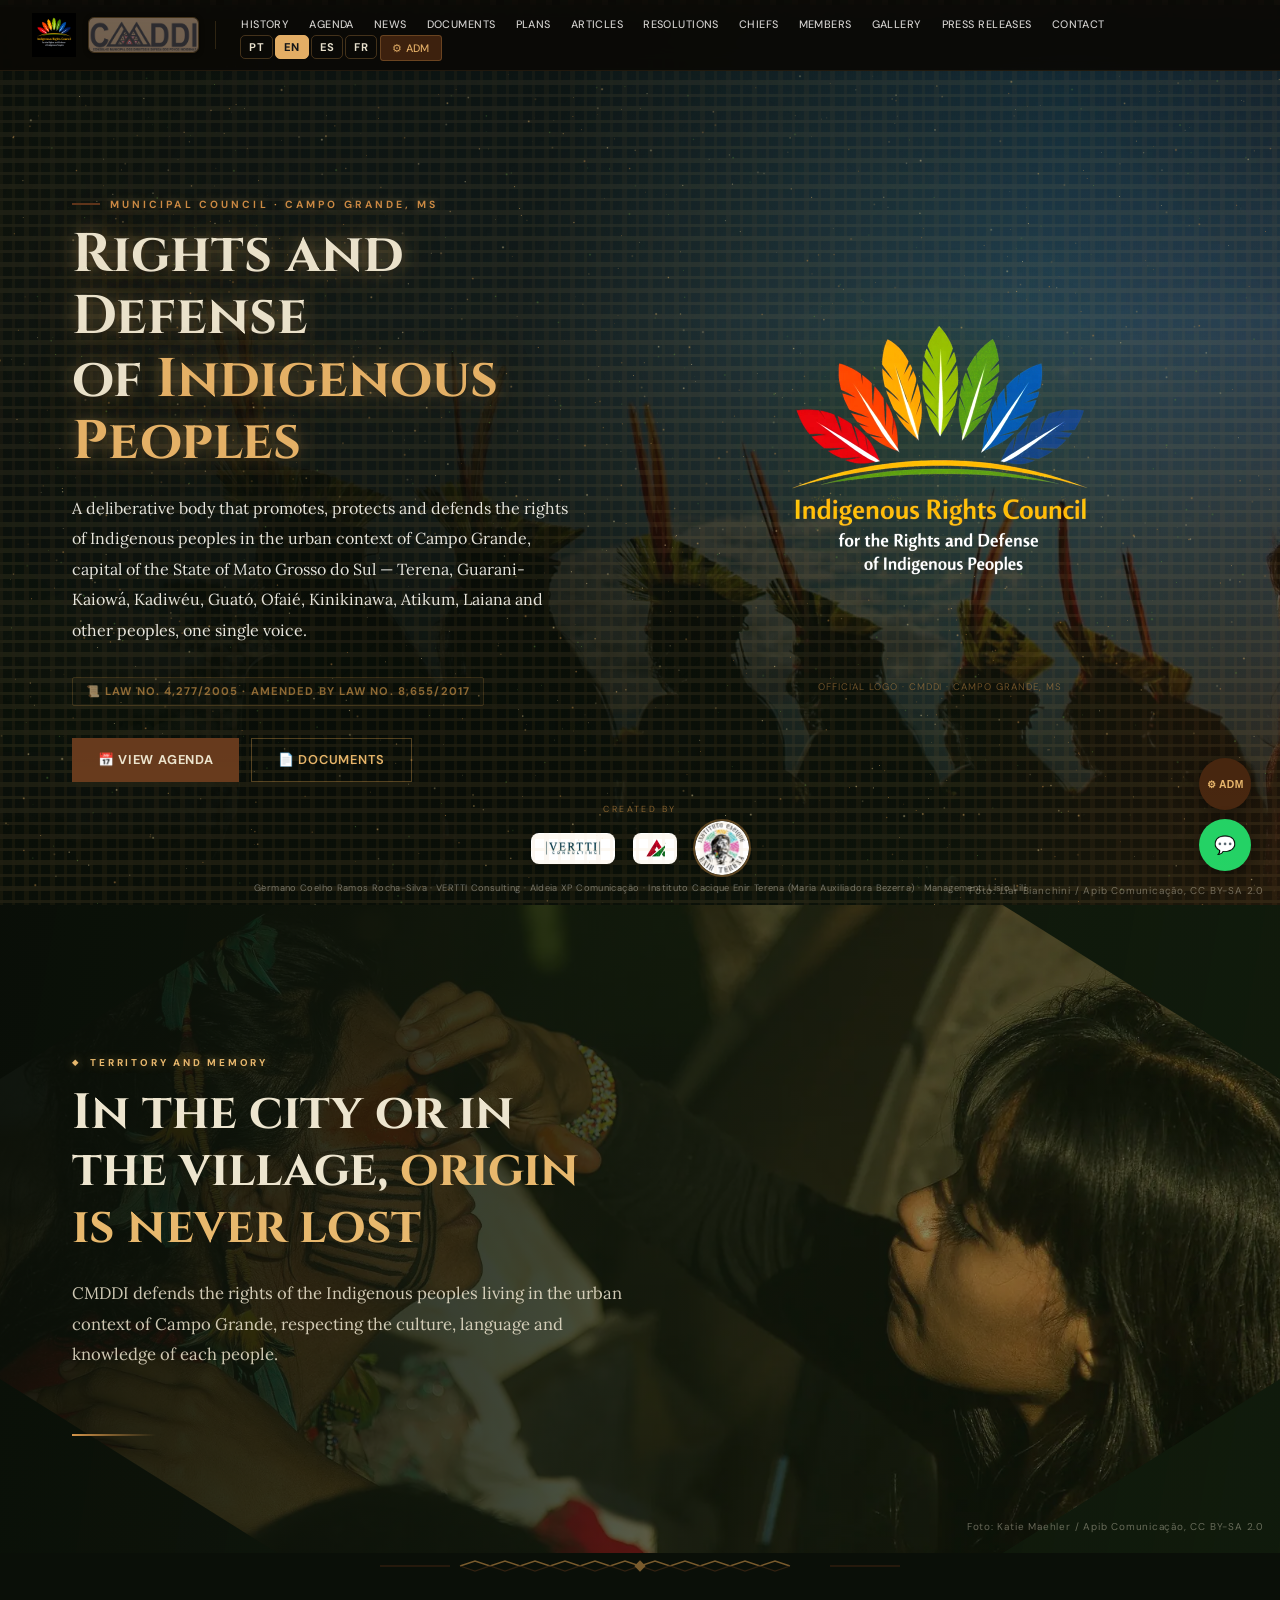
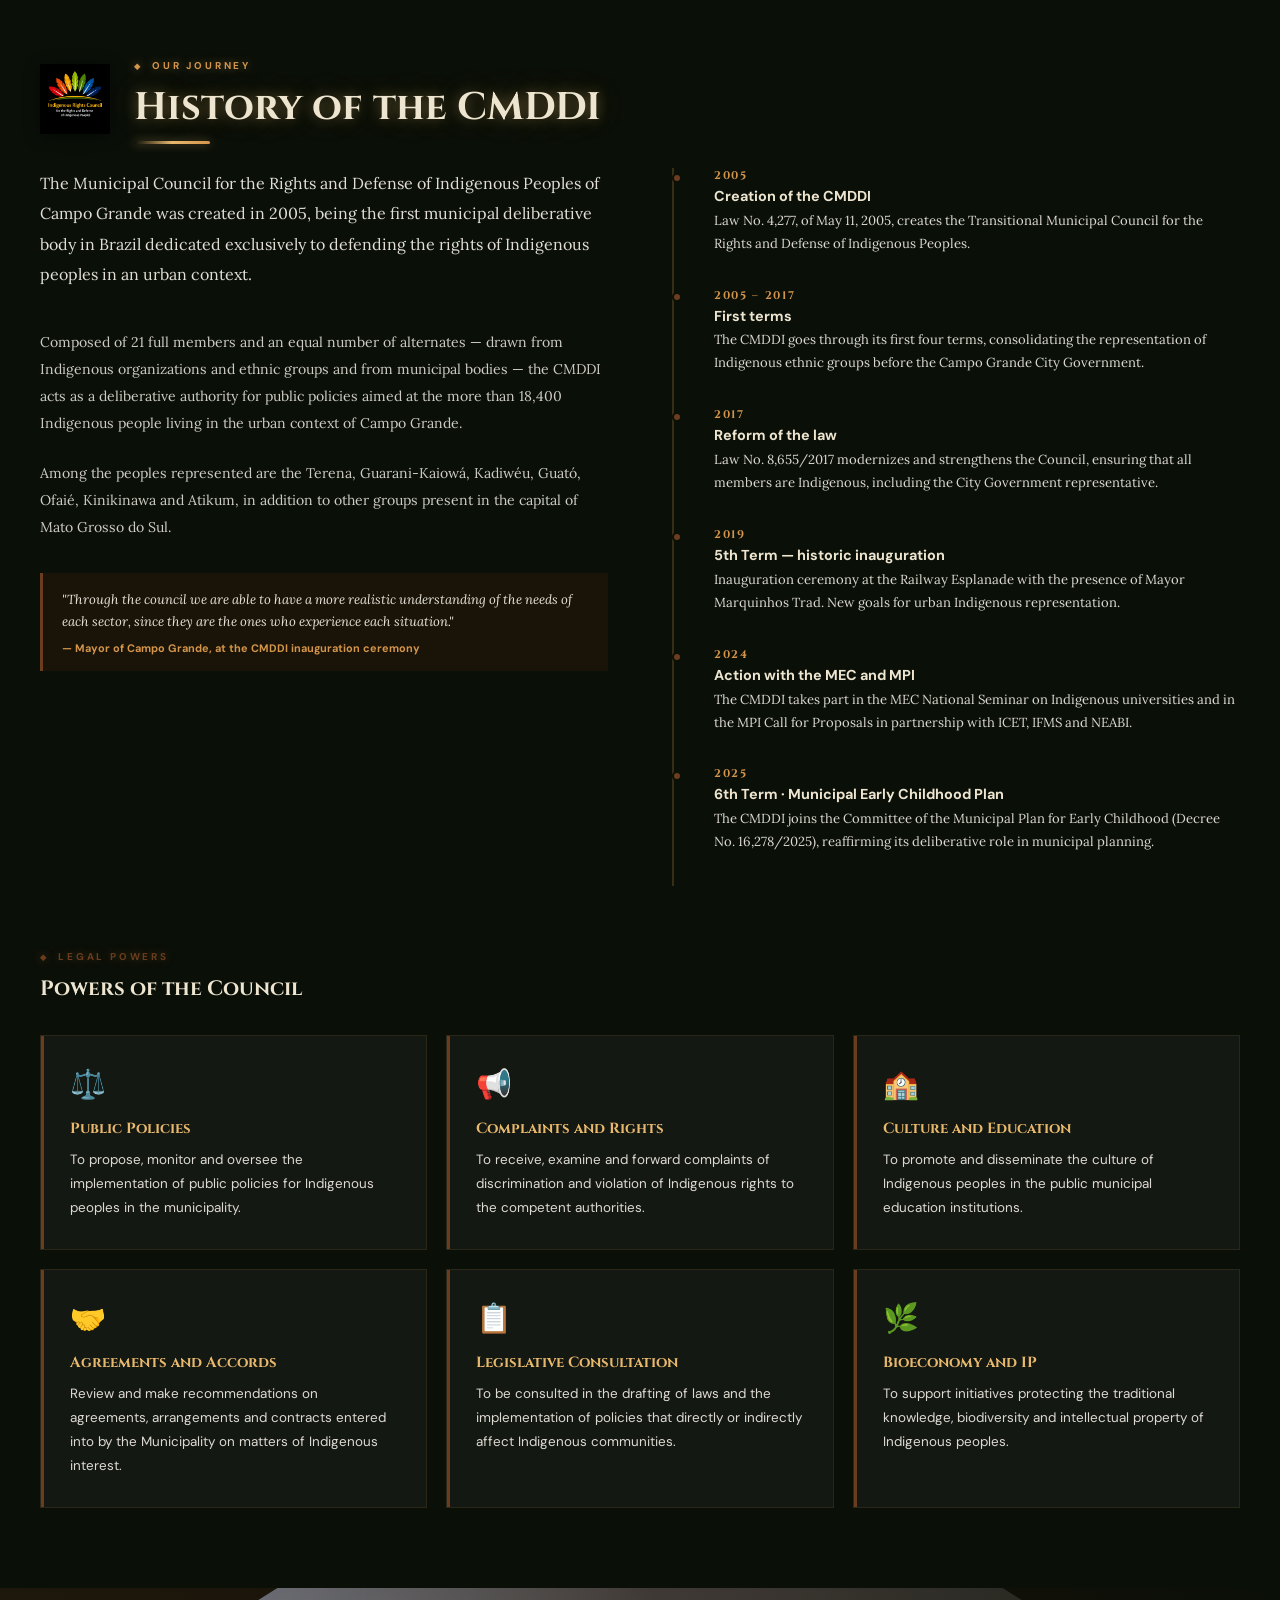
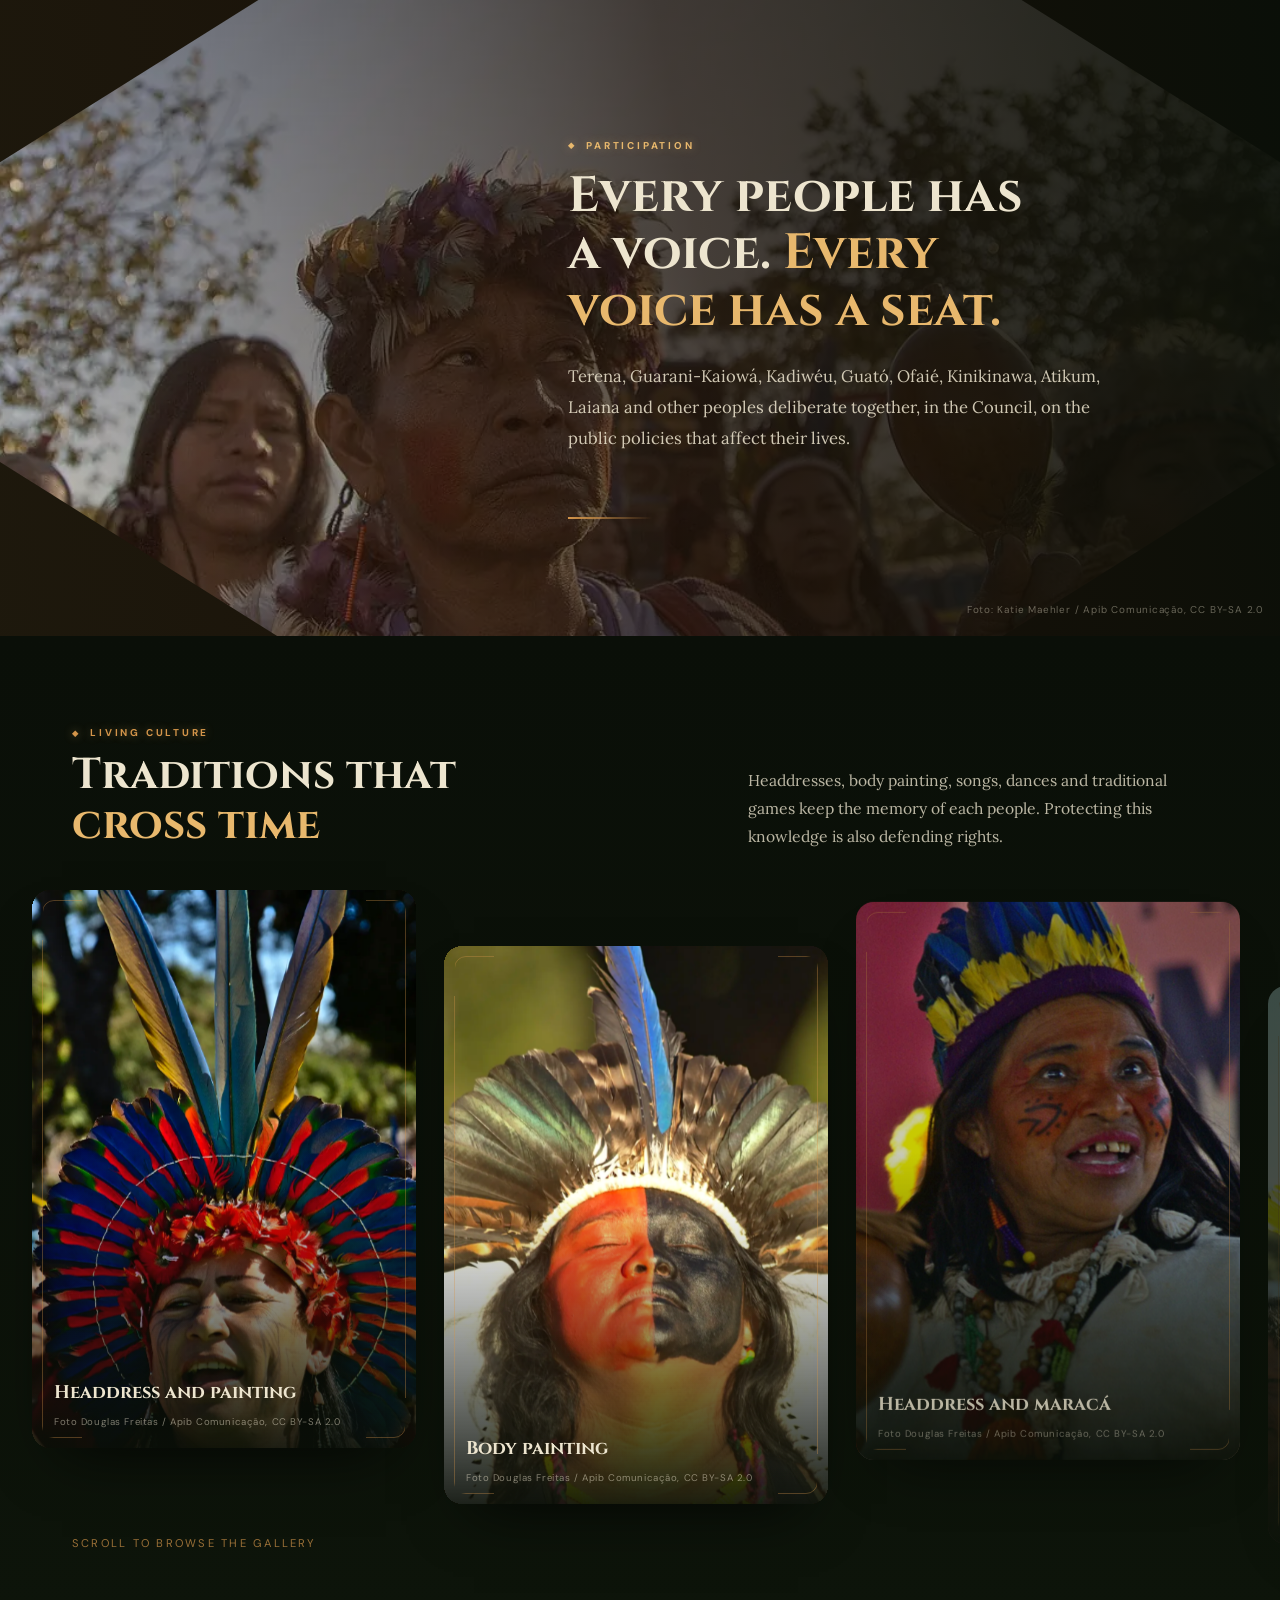
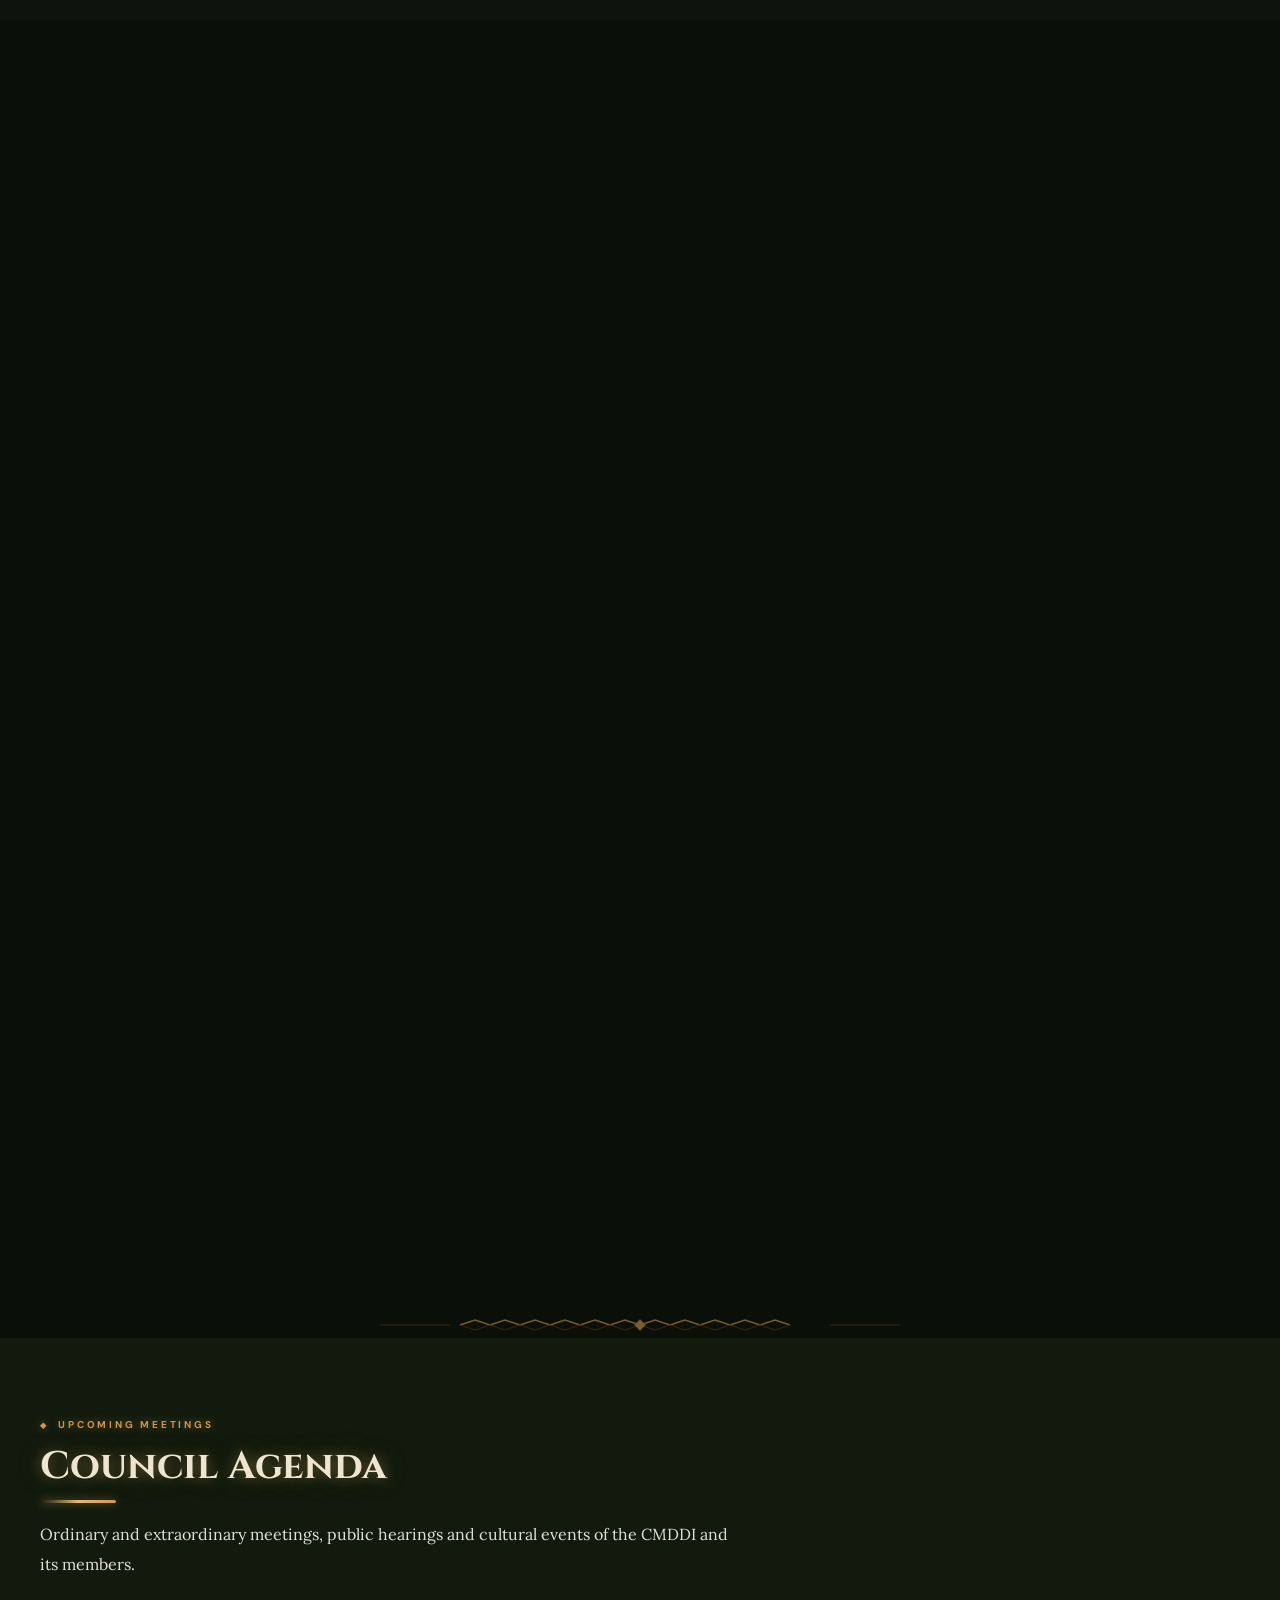
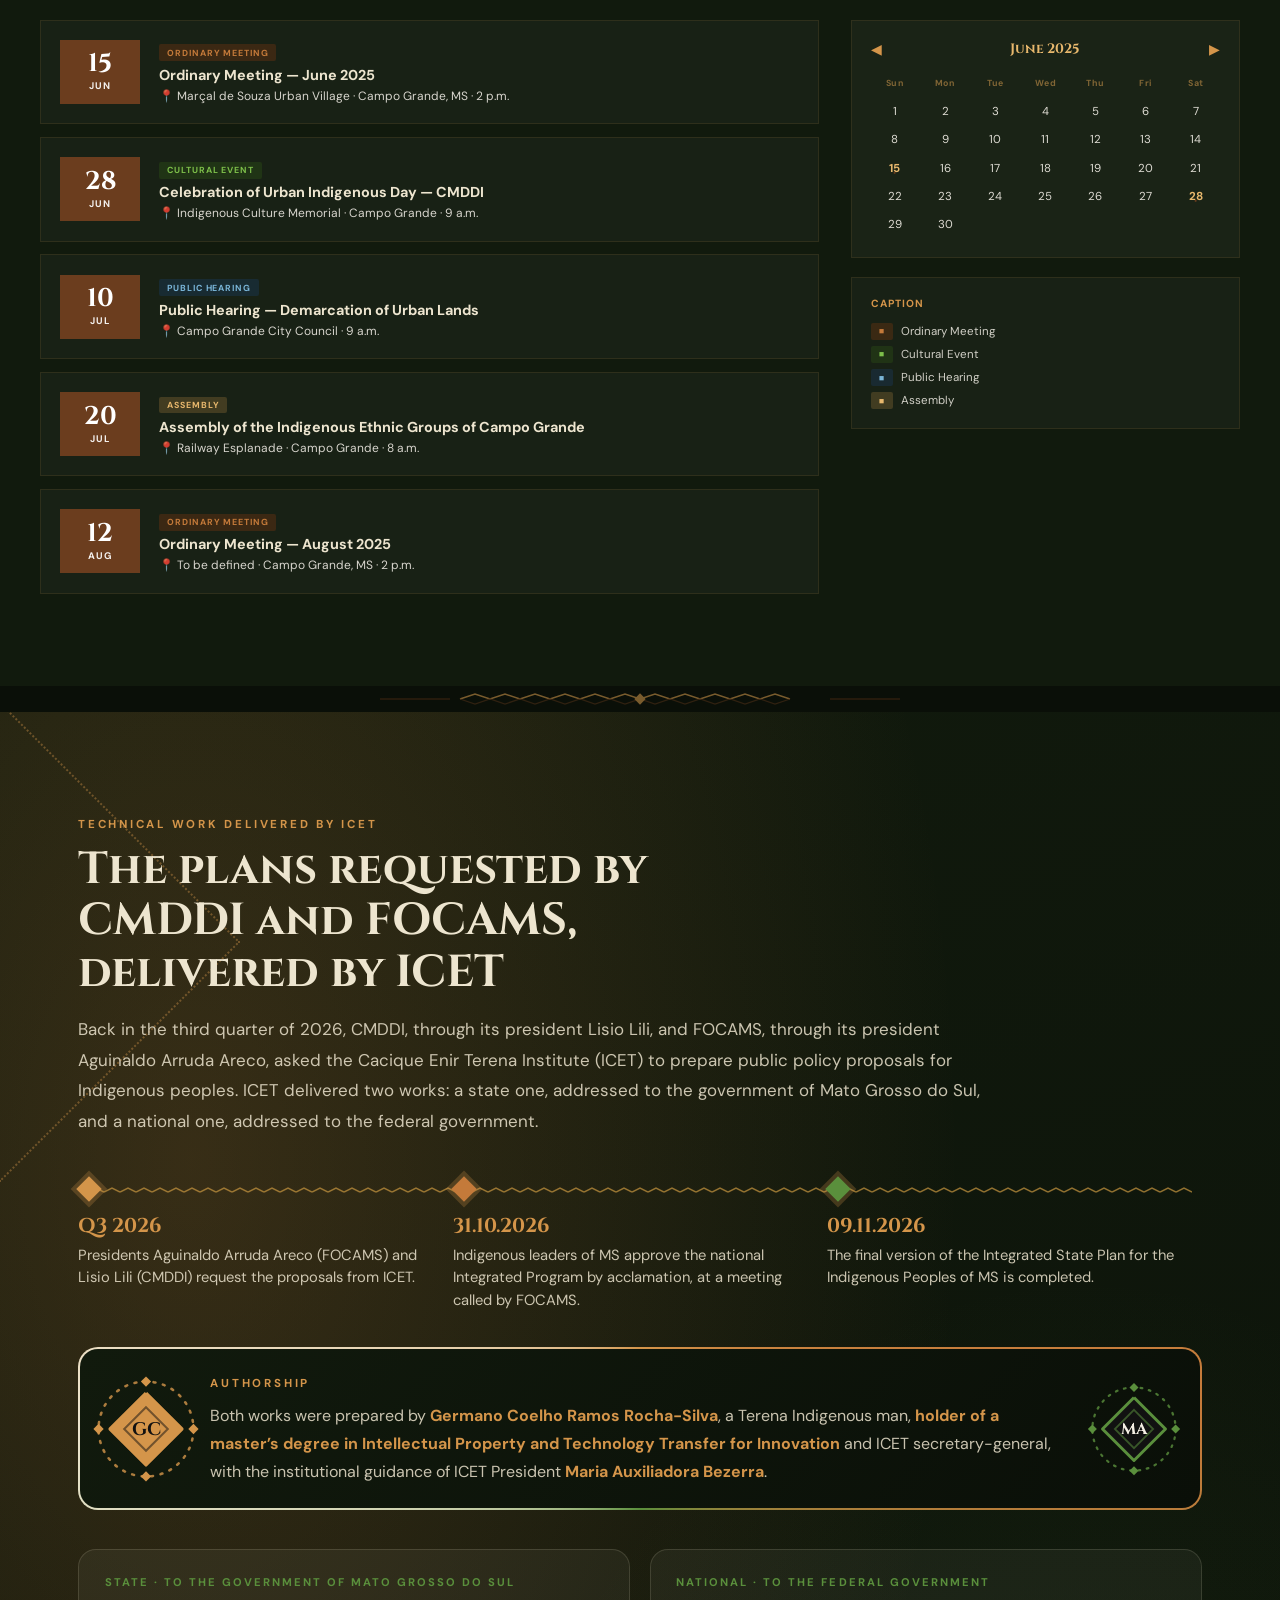
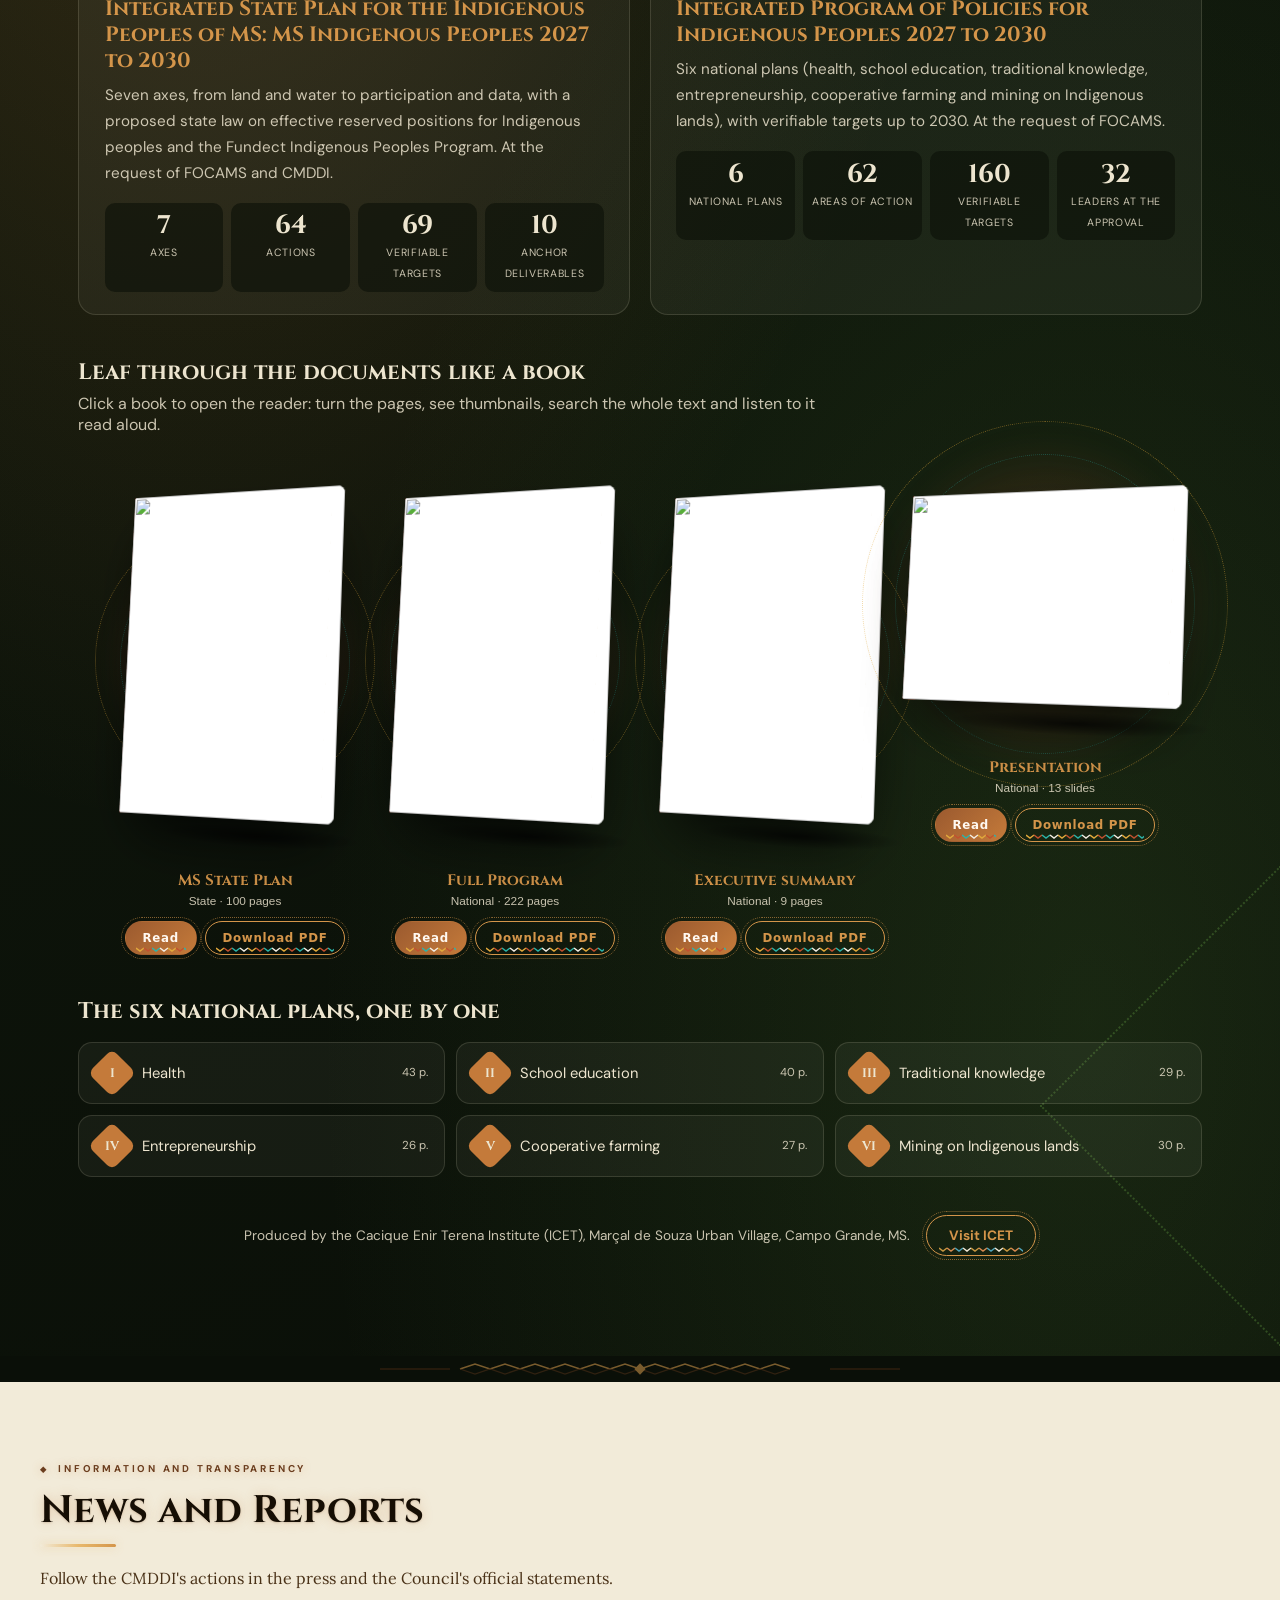
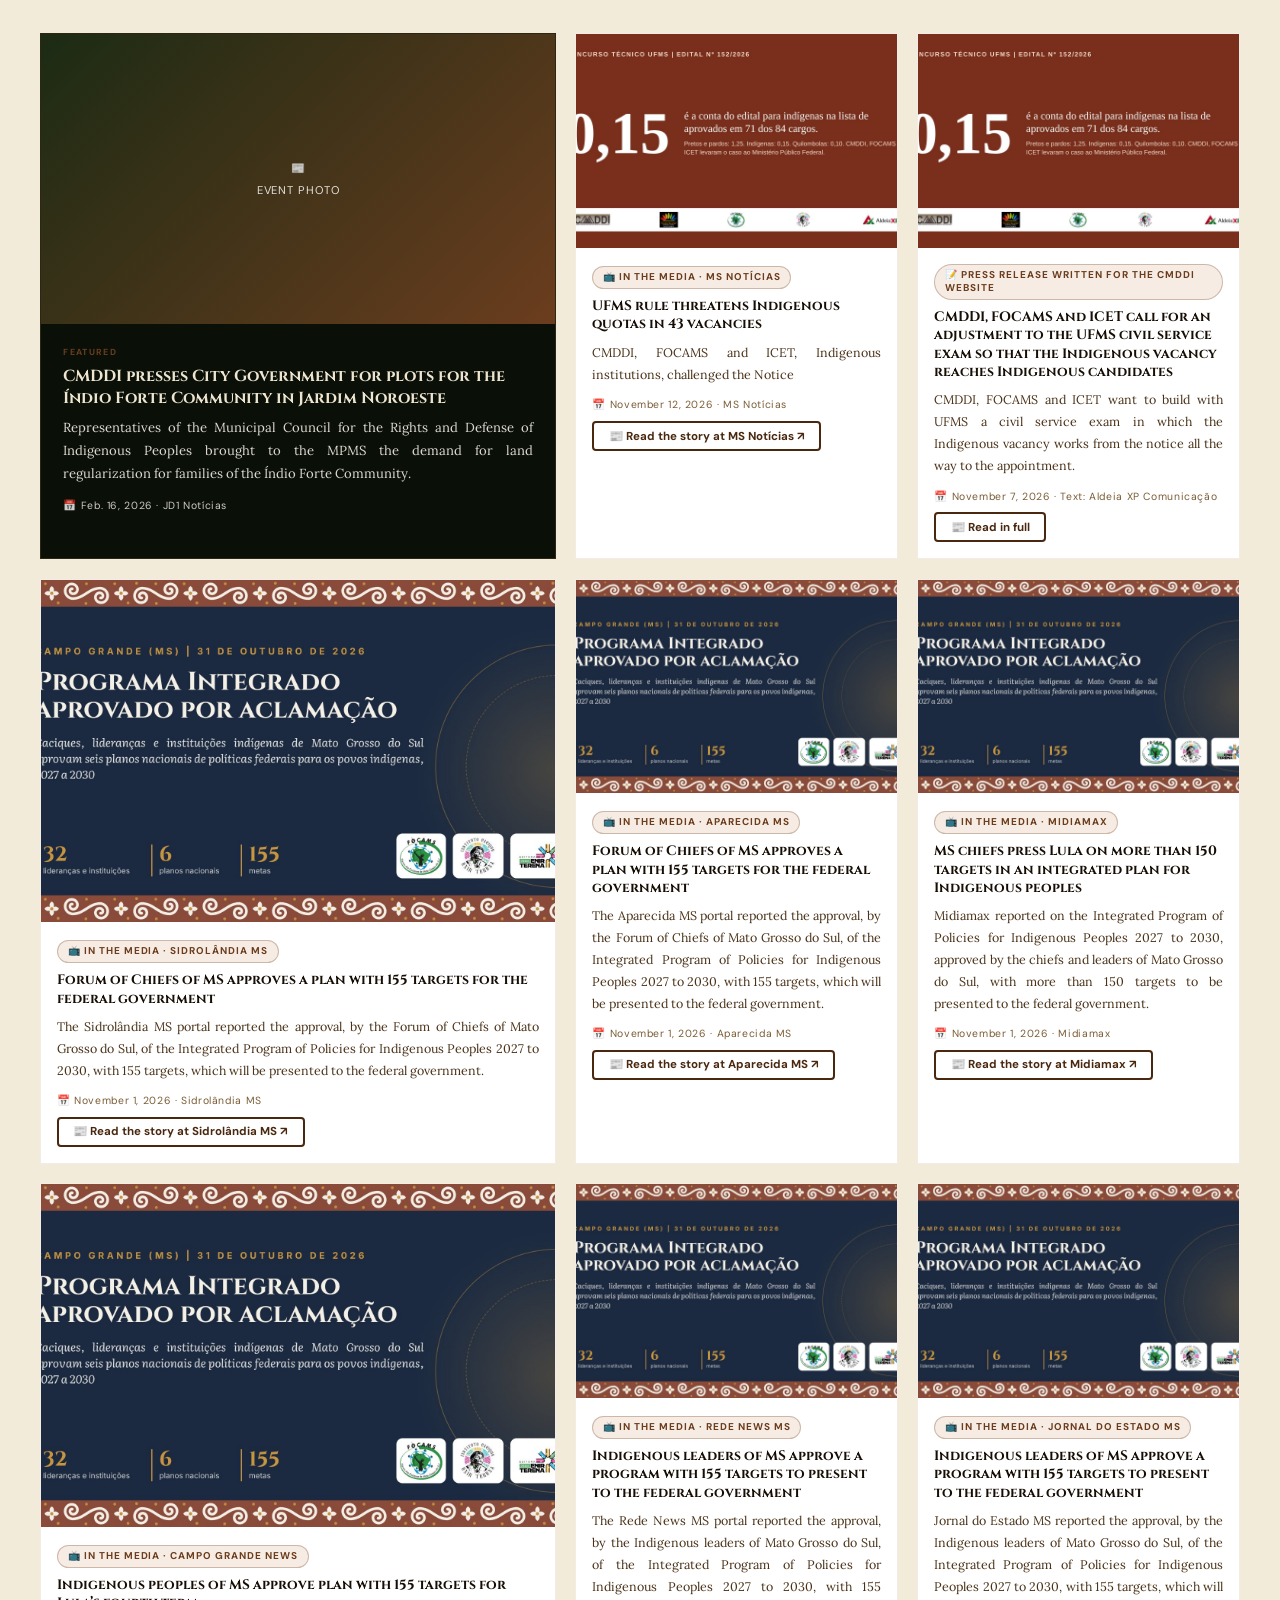
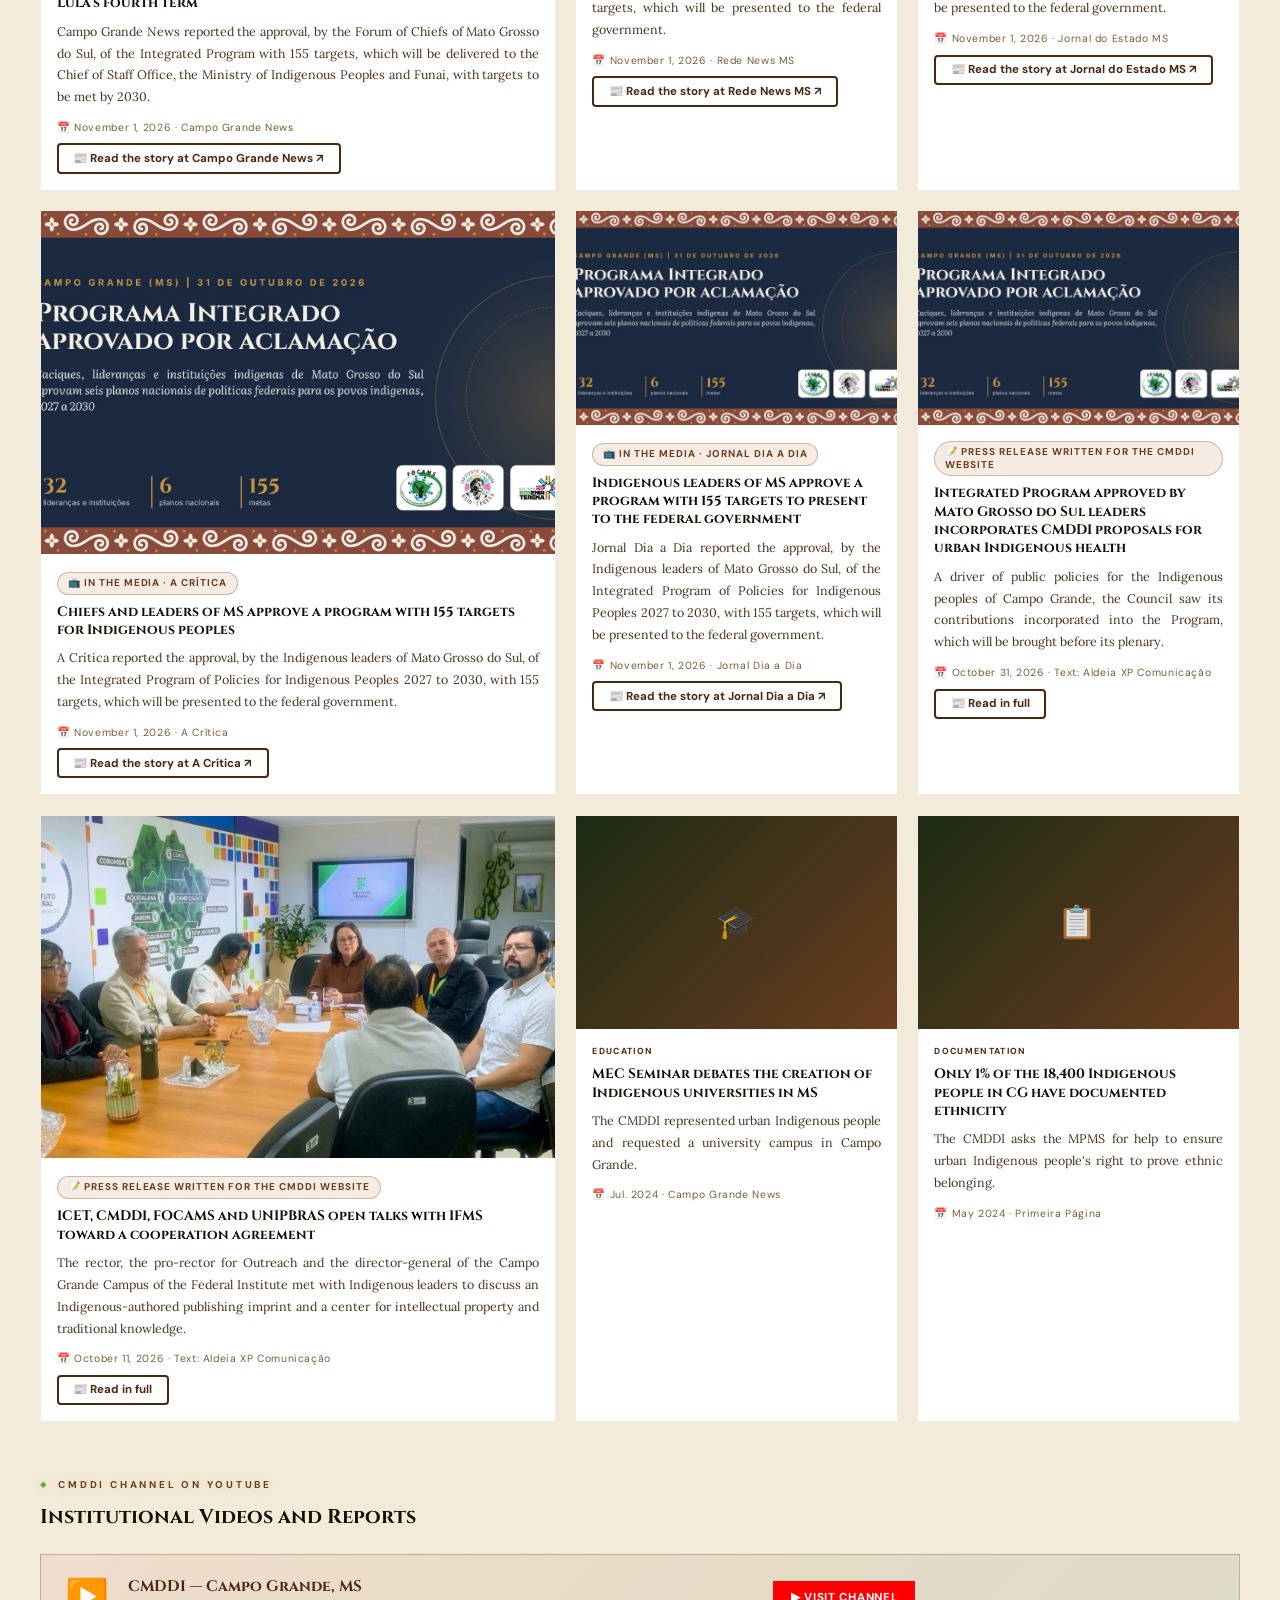
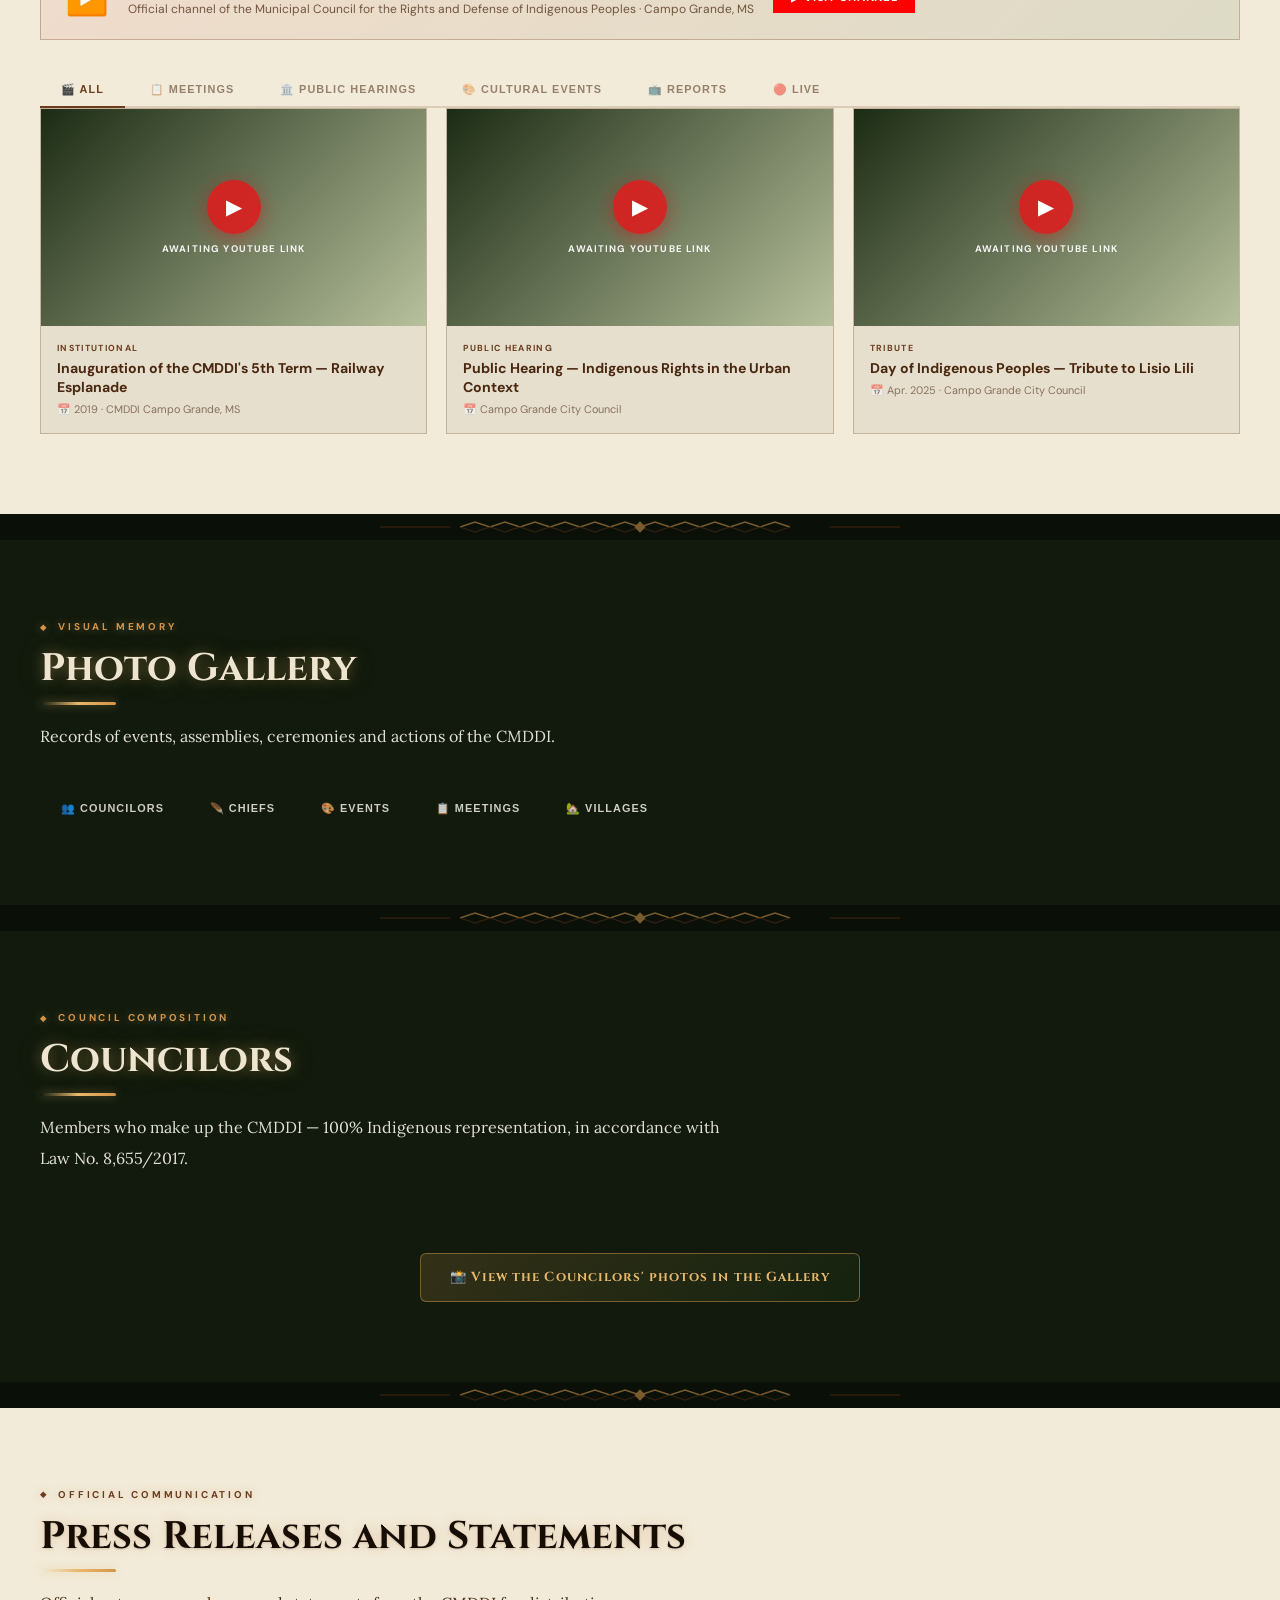
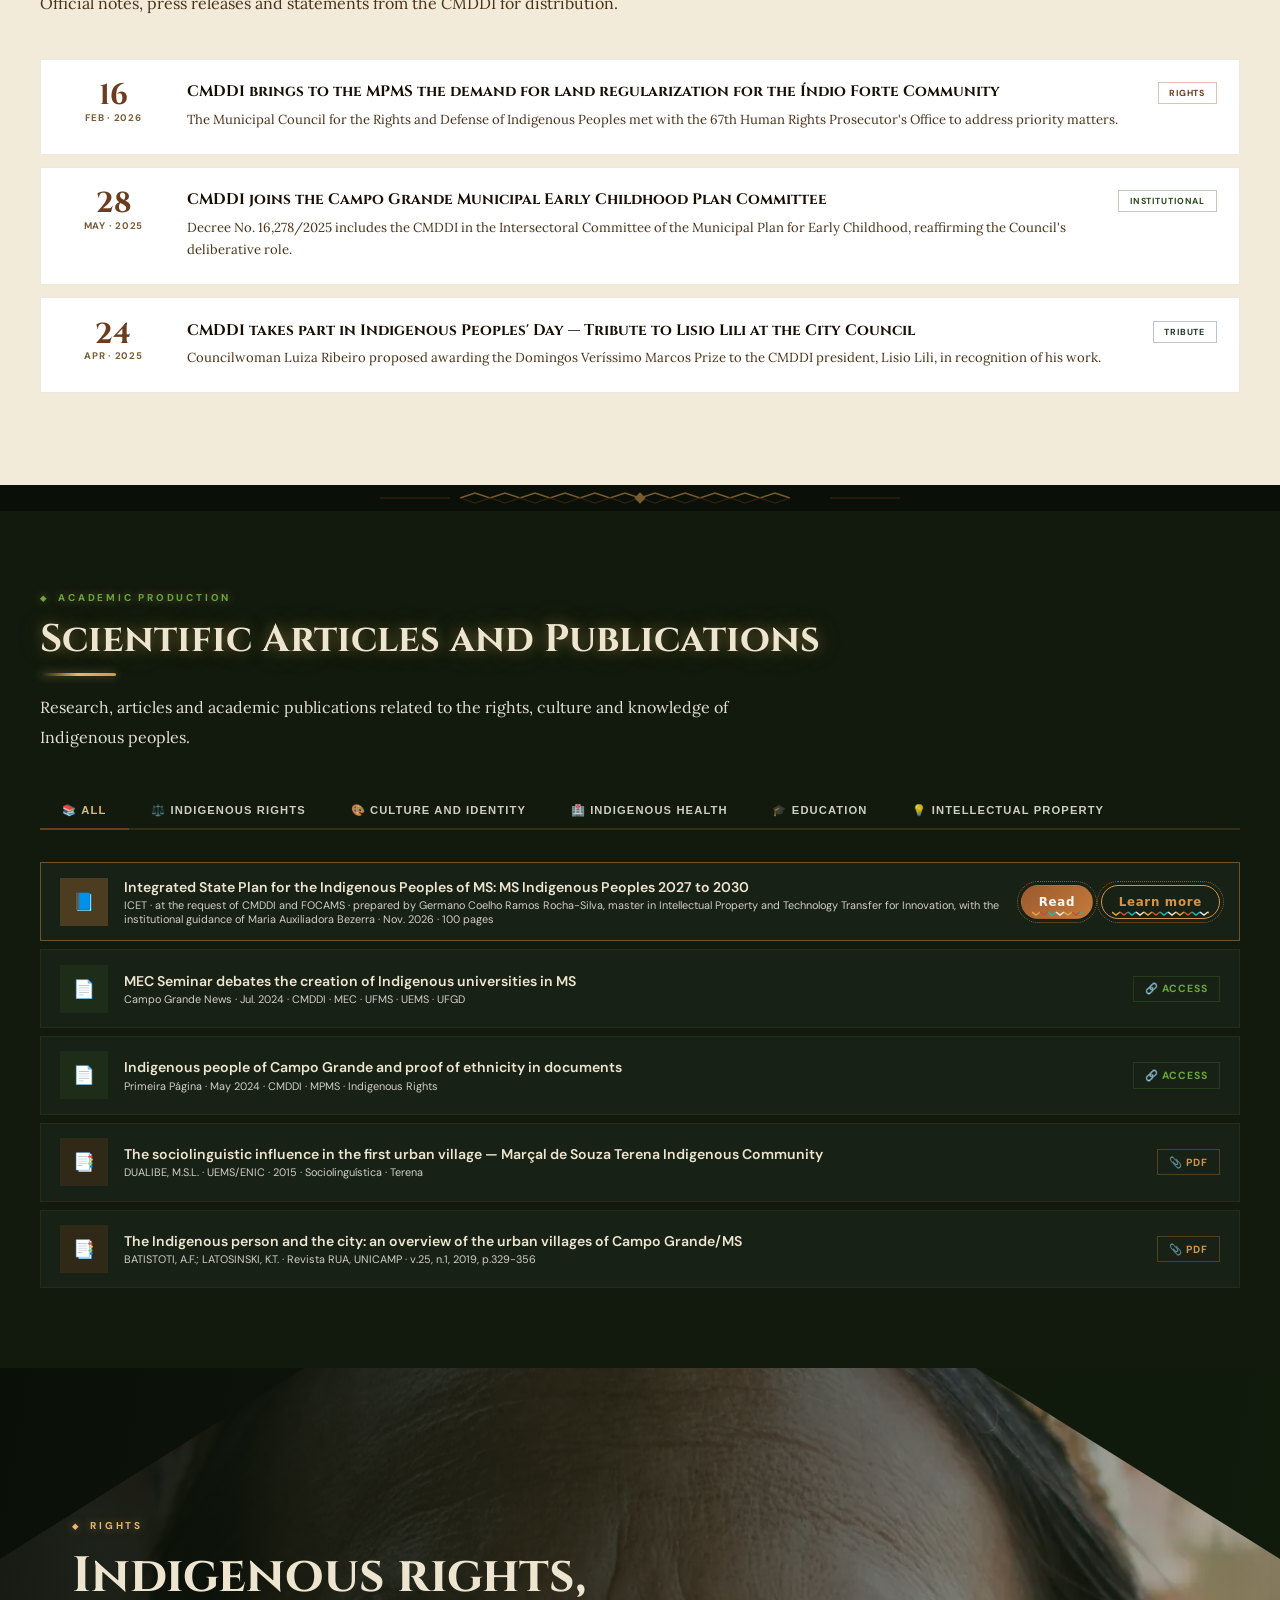
==== commit 03eadd42: "CMDDI: curadoria com imagens positivas de tradição e beleza Remove fotos com pouca roupa e com refer" ====
--- a/index.html
+++ b/index.html
@@ -2935,7 +2935,7 @@
 
 <!-- AGENDA -->
 <section class="m-banda dir" aria-label="Participação">
-  <div class="m-banda-img" aria-hidden="true"><img src="assets/foto/banda-danca.webp" alt="" loading="lazy" decoding="async"></div>
+  <div class="m-banda-img" aria-hidden="true"><img src="assets/foto/banda-ancias.webp" alt="" loading="lazy" decoding="async"></div>
   <div class="m-banda-w"><div class="m-banda-txt">
     <div class="eyb m-rev" data-i18n="mb2.eyb">Participação</div>
     <h2 data-i18n="mb2.h" data-i18n-html="1">Cada povo tem voz. <em>Cada voz tem assento.</em></h2>
@@ -2954,12 +2954,10 @@
   <div class="m-povos-track">
     <figure class="m-povo"><img src="assets/foto/povos/p1.webp" alt="Cocar e pintura" loading="lazy" decoding="async"><figcaption><b data-i18n="povo.c1">Cocar e pintura</b><small>Foto Douglas Freitas / Apib Comunicação, CC BY-SA 2.0</small></figcaption></figure>
     <figure class="m-povo"><img src="assets/foto/povos/p2.webp" alt="Pintura corporal" loading="lazy" decoding="async"><figcaption><b data-i18n="povo.c2">Pintura corporal</b><small>Foto Douglas Freitas / Apib Comunicação, CC BY-SA 2.0</small></figcaption></figure>
-    <figure class="m-povo"><img src="assets/foto/povos/p3.webp" alt="Kadiwéu, Mato Grosso do Sul" loading="lazy" decoding="async"><figcaption><b data-i18n="povo.c3">Kadiwéu, Mato Grosso do Sul</b><small>Guido Boggiani, c. 1900, Nationaal Museum van Wereldculturen, CC BY 4.0</small></figcaption></figure>
-    <figure class="m-povo"><img src="assets/foto/povos/p4.webp" alt="Adornos e saberes" loading="lazy" decoding="async"><figcaption><b data-i18n="povo.c4">Adornos e saberes</b><small>Foto Douglas Freitas / Apib Comunicação, CC BY-SA 2.0</small></figcaption></figure>
-    <figure class="m-povo"><img src="assets/foto/povos/p5.webp" alt="Corrida de tora" loading="lazy" decoding="async"><figcaption><b data-i18n="povo.c5">Corrida de tora</b><small>PNUD Brasil, CC BY 2.0</small></figcaption></figure>
+    <figure class="m-povo"><img src="assets/foto/povos/p9.webp" alt="Cocar e maracá" loading="lazy" decoding="async"><figcaption><b data-i18n="povo.c9">Cocar e maracá</b><small>Foto Douglas Freitas / Apib Comunicação, CC BY-SA 2.0</small></figcaption></figure>
     <figure class="m-povo"><img src="assets/foto/povos/p6.webp" alt="Juventude e tradição" loading="lazy" decoding="async"><figcaption><b data-i18n="povo.c6">Juventude e tradição</b><small>Foto Douglas Freitas / Apib Comunicação, CC BY-SA 2.0</small></figcaption></figure>
     <figure class="m-povo"><img src="assets/foto/povos/p7.webp" alt="Mulheres e memória" loading="lazy" decoding="async"><figcaption><b data-i18n="povo.c7">Mulheres e memória</b><small>Katie Maehler / Apib Comunicação, CC BY-SA 2.0</small></figcaption></figure>
-    <figure class="m-povo"><img src="assets/foto/povos/p8.webp" alt="Celebração" loading="lazy" decoding="async"><figcaption><b data-i18n="povo.c8">Celebração</b><small>PNUD Brasil, CC BY 2.0</small></figcaption></figure>
+    <figure class="m-povo"><img src="assets/foto/povos/p10.webp" alt="Elegância e pintura" loading="lazy" decoding="async"><figcaption><b data-i18n="povo.c10">Elegância e pintura</b><small>Katie Maehler / Apib Comunicação, CC BY-SA 2.0</small></figcaption></figure>
   </div>
   <div class="m-povos-dica" data-i18n="povos.dica">Role para percorrer a galeria</div>
 </section>
@@ -4770,8 +4768,8 @@
 
 <!-- CTA -->
 <section id="cta">
-  <div class="m-fundo" aria-hidden="true"><img src="assets/foto/cta-cerimonia.webp" alt="" loading="lazy" decoding="async"></div>
-  <span class="m-credito">Foto: Valter Campanato / Agência Brasil, CC BY 3.0 BR</span>
+  <div class="m-fundo" aria-hidden="true"><img src="assets/foto/cta-maraca.webp" alt="" loading="lazy" decoding="async"></div>
+  <span class="m-credito">Foto: Douglas Freitas / Apib Comunicação, CC BY-SA 2.0</span>
   <div style="position:relative;z-index:1">
     <div class="sec-w" style="text-align:center">
       <h2 class="sec-h2" data-i18n="cta.titulo">Sua voz importa. Sua etnia tem representação.</h2>
@@ -9951,6 +9949,8 @@
 // ===== Dicionário i18n CMDDI — PT, EN, ES, FR =====
 // Terminologia oficial de direitos dos povos indígenas. Nomes de etnias preservados (nomes próprios).
 const I18N = {
+  "povo.c9": {"pt": "Cocar e maracá", "en": "Headdress and maracá", "es": "Penacho y maracá", "fr": "Coiffe et maracá"},
+  "povo.c10": {"pt": "Elegância e pintura", "en": "Elegance and painting", "es": "Elegancia y pintura", "fr": "Élégance et peinture"},
   "povos.eyb": {"pt": "Cultura viva", "en": "Living culture", "es": "Cultura viva", "fr": "Culture vivante"},
   "povos.h": {"pt": "Tradições que <em>atravessam o tempo</em>", "en": "Traditions that <em>cross time</em>", "es": "Tradiciones que <em>atraviesan el tiempo</em>", "fr": "Des traditions qui <em>traversent le temps</em>"},
   "povos.p": {"pt": "Cocares, pinturas, cantos, danças e jogos tradicionais guardam a memória de cada povo. Proteger esses saberes também é defender direitos.", "en": "Headdresses, body painting, songs, dances and traditional games keep the memory of each people. Protecting this knowledge is also defending rights.", "es": "Penachos, pinturas, cantos, danzas y juegos tradicionales guardan la memoria de cada pueblo. Proteger esos saberes también es defender derechos.", "fr": "Coiffes, peintures corporelles, chants, danses et jeux traditionnels gardent la mémoire de chaque peuple. Protéger ces savoirs, c’est aussi défendre des droits."},
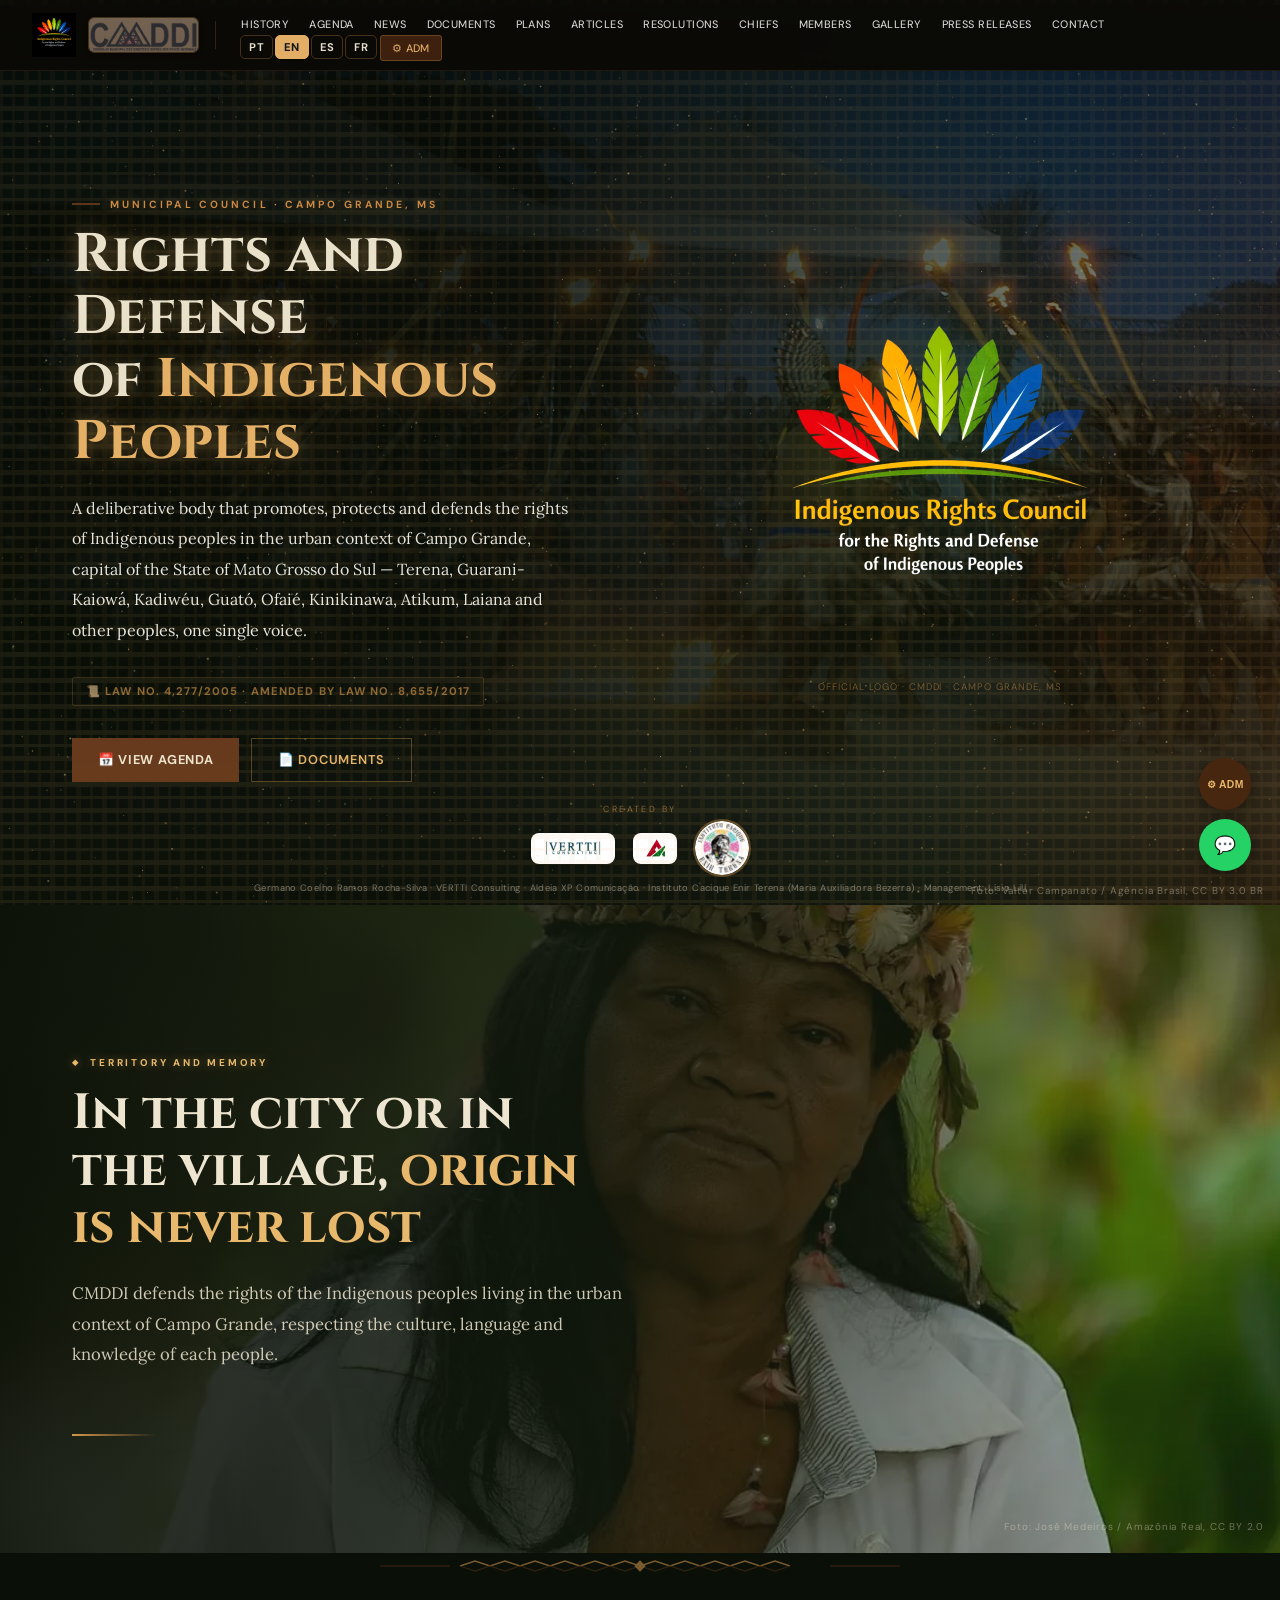
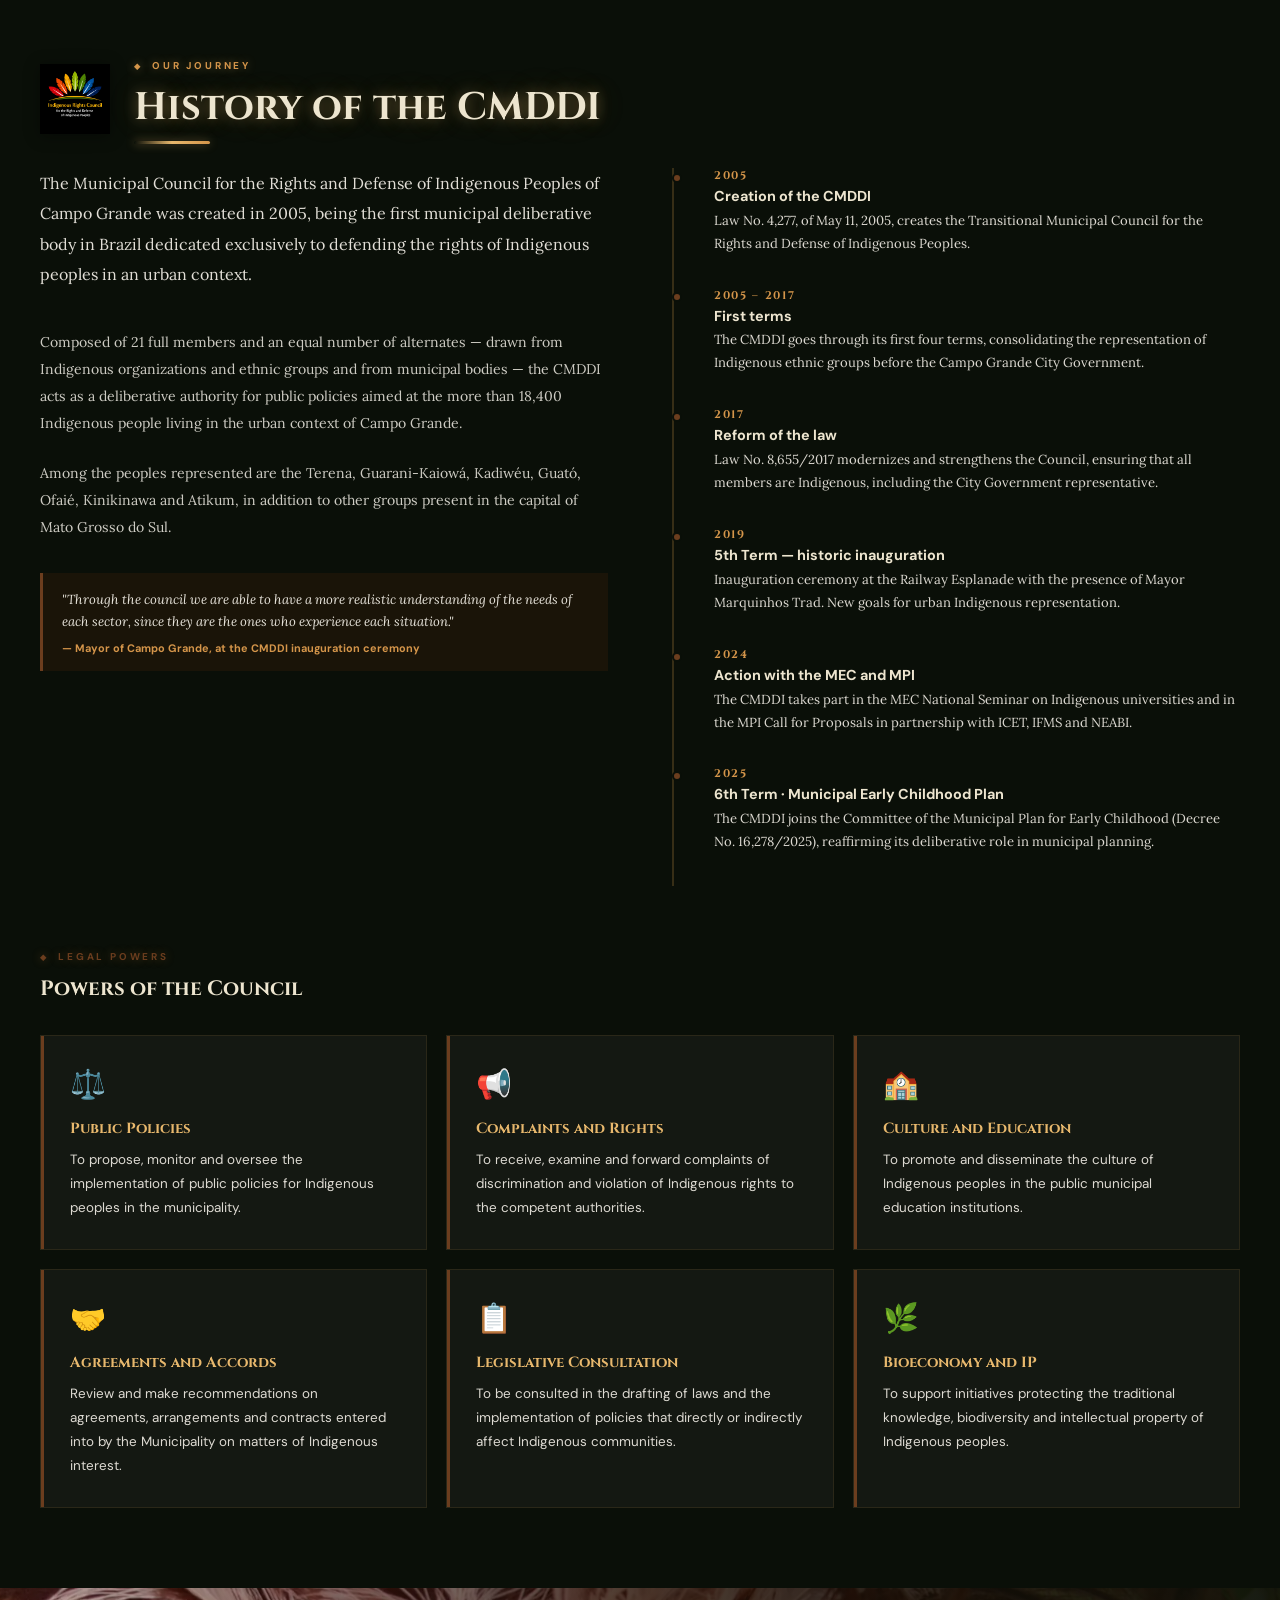
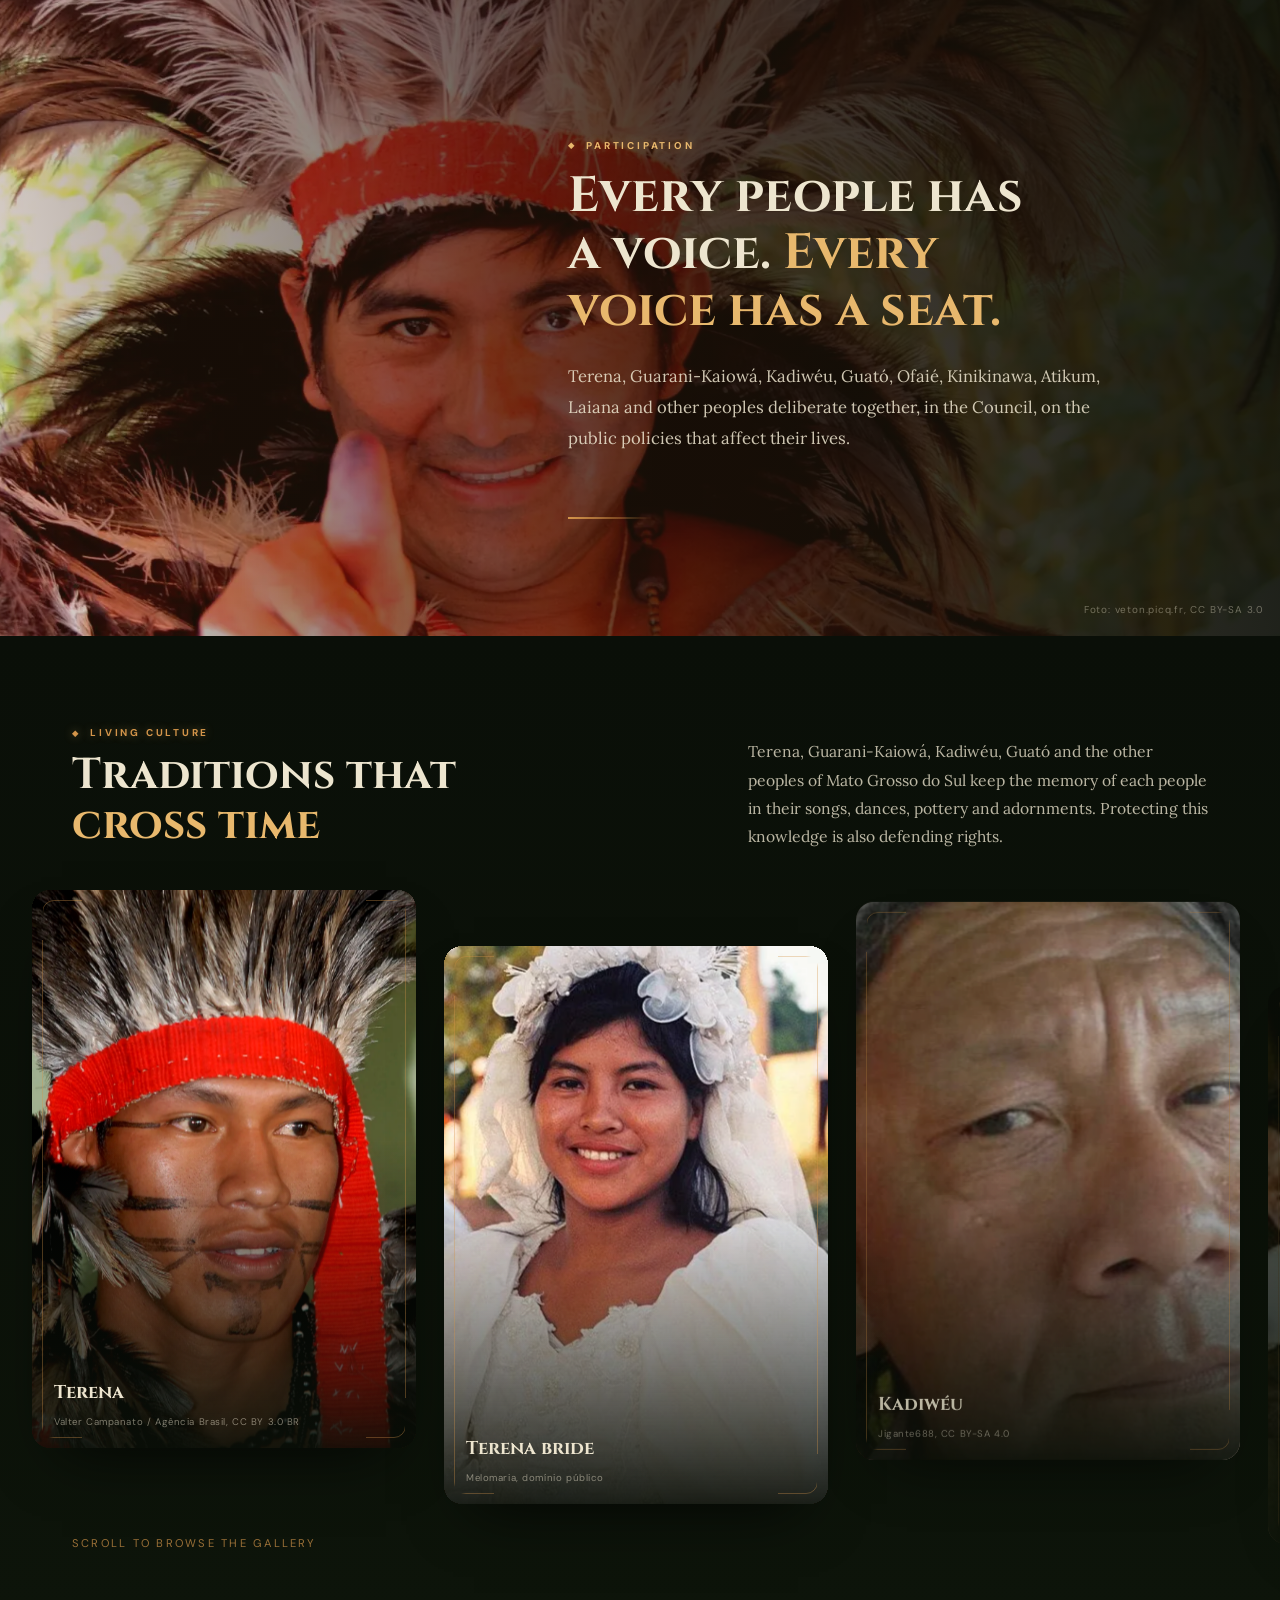
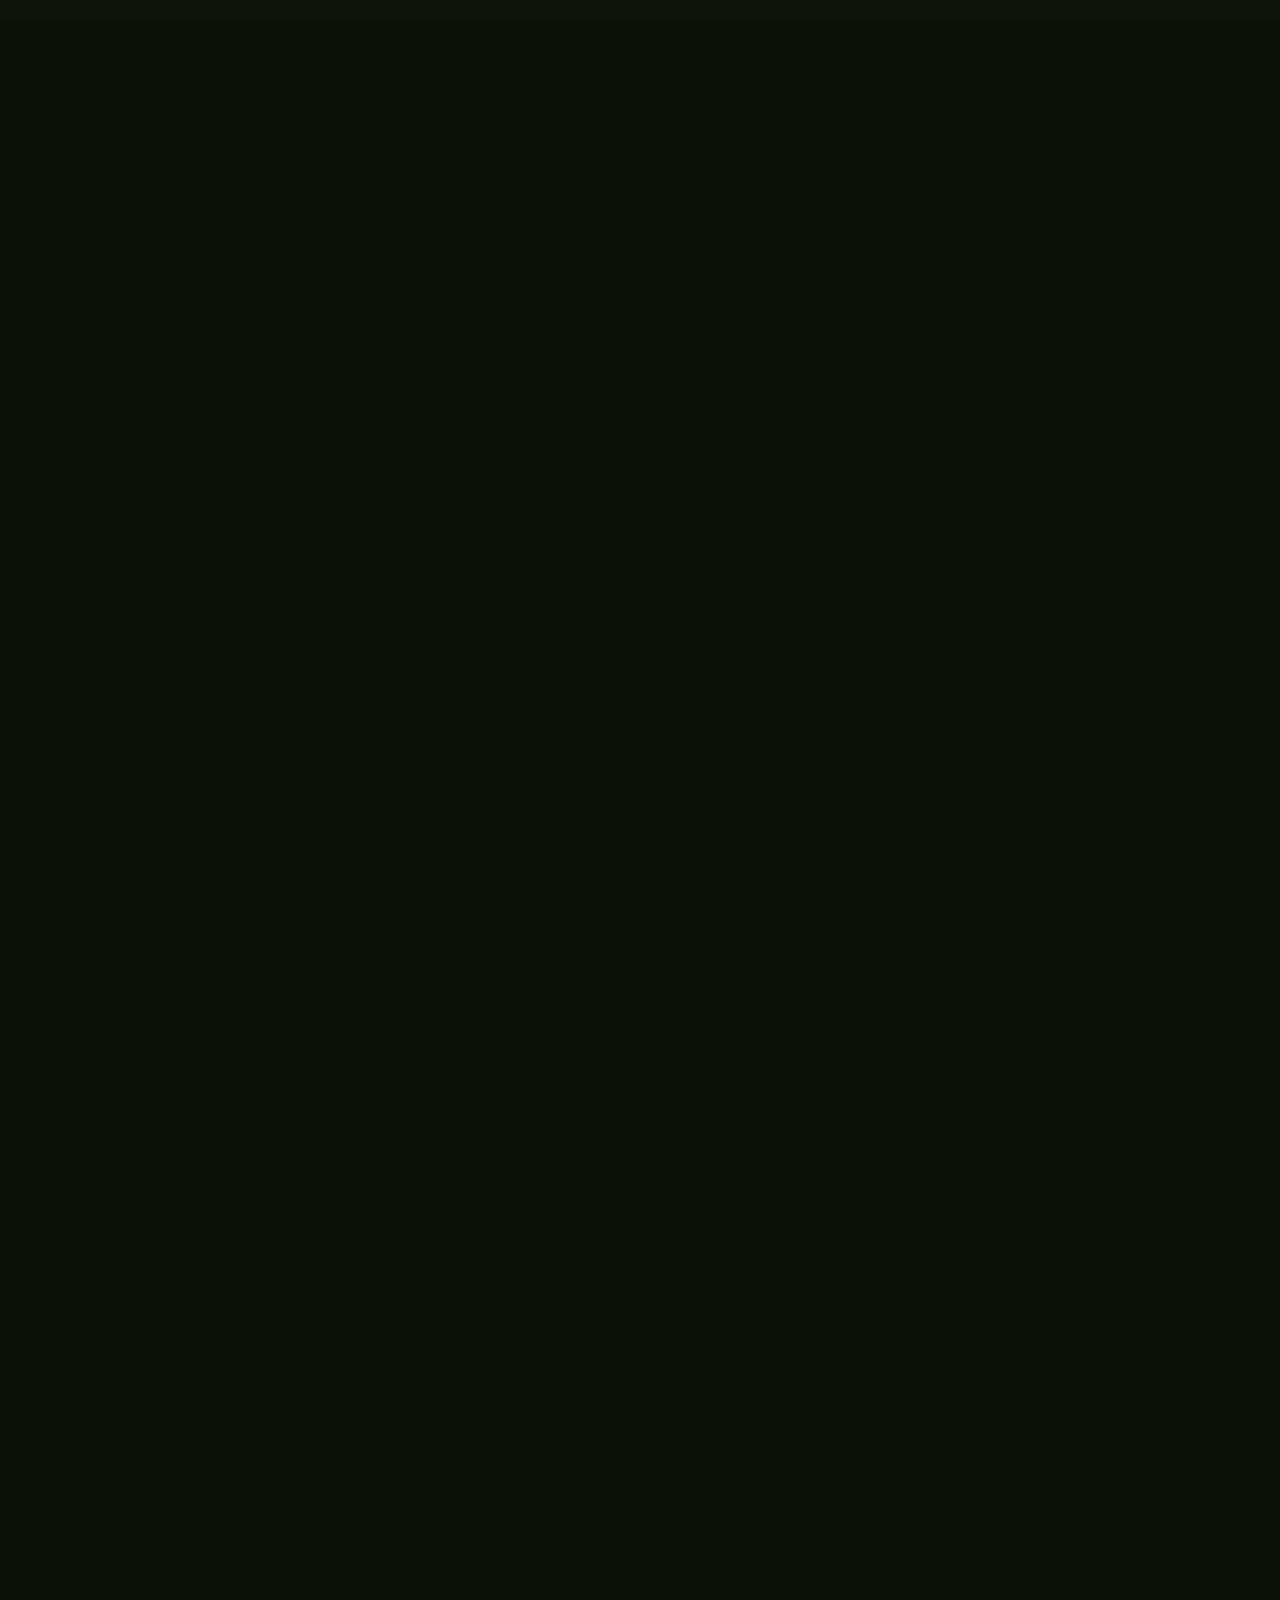
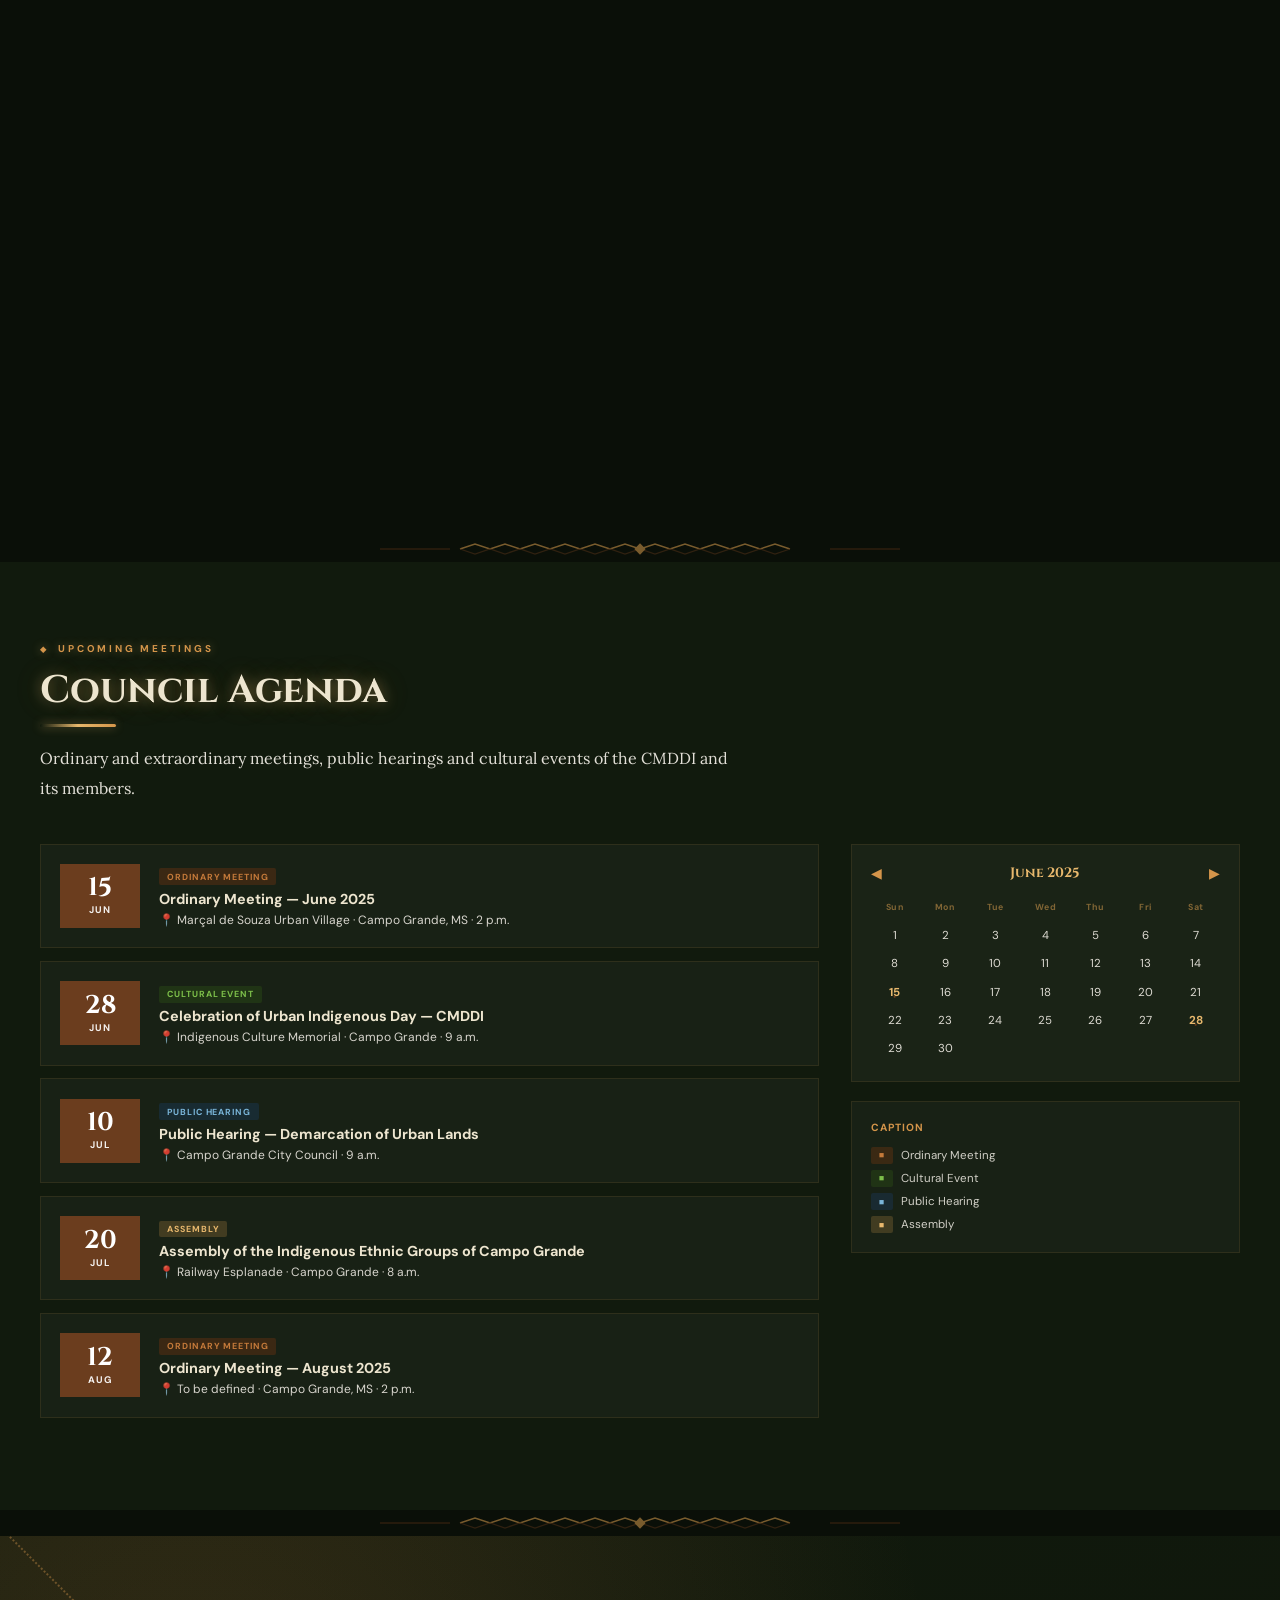
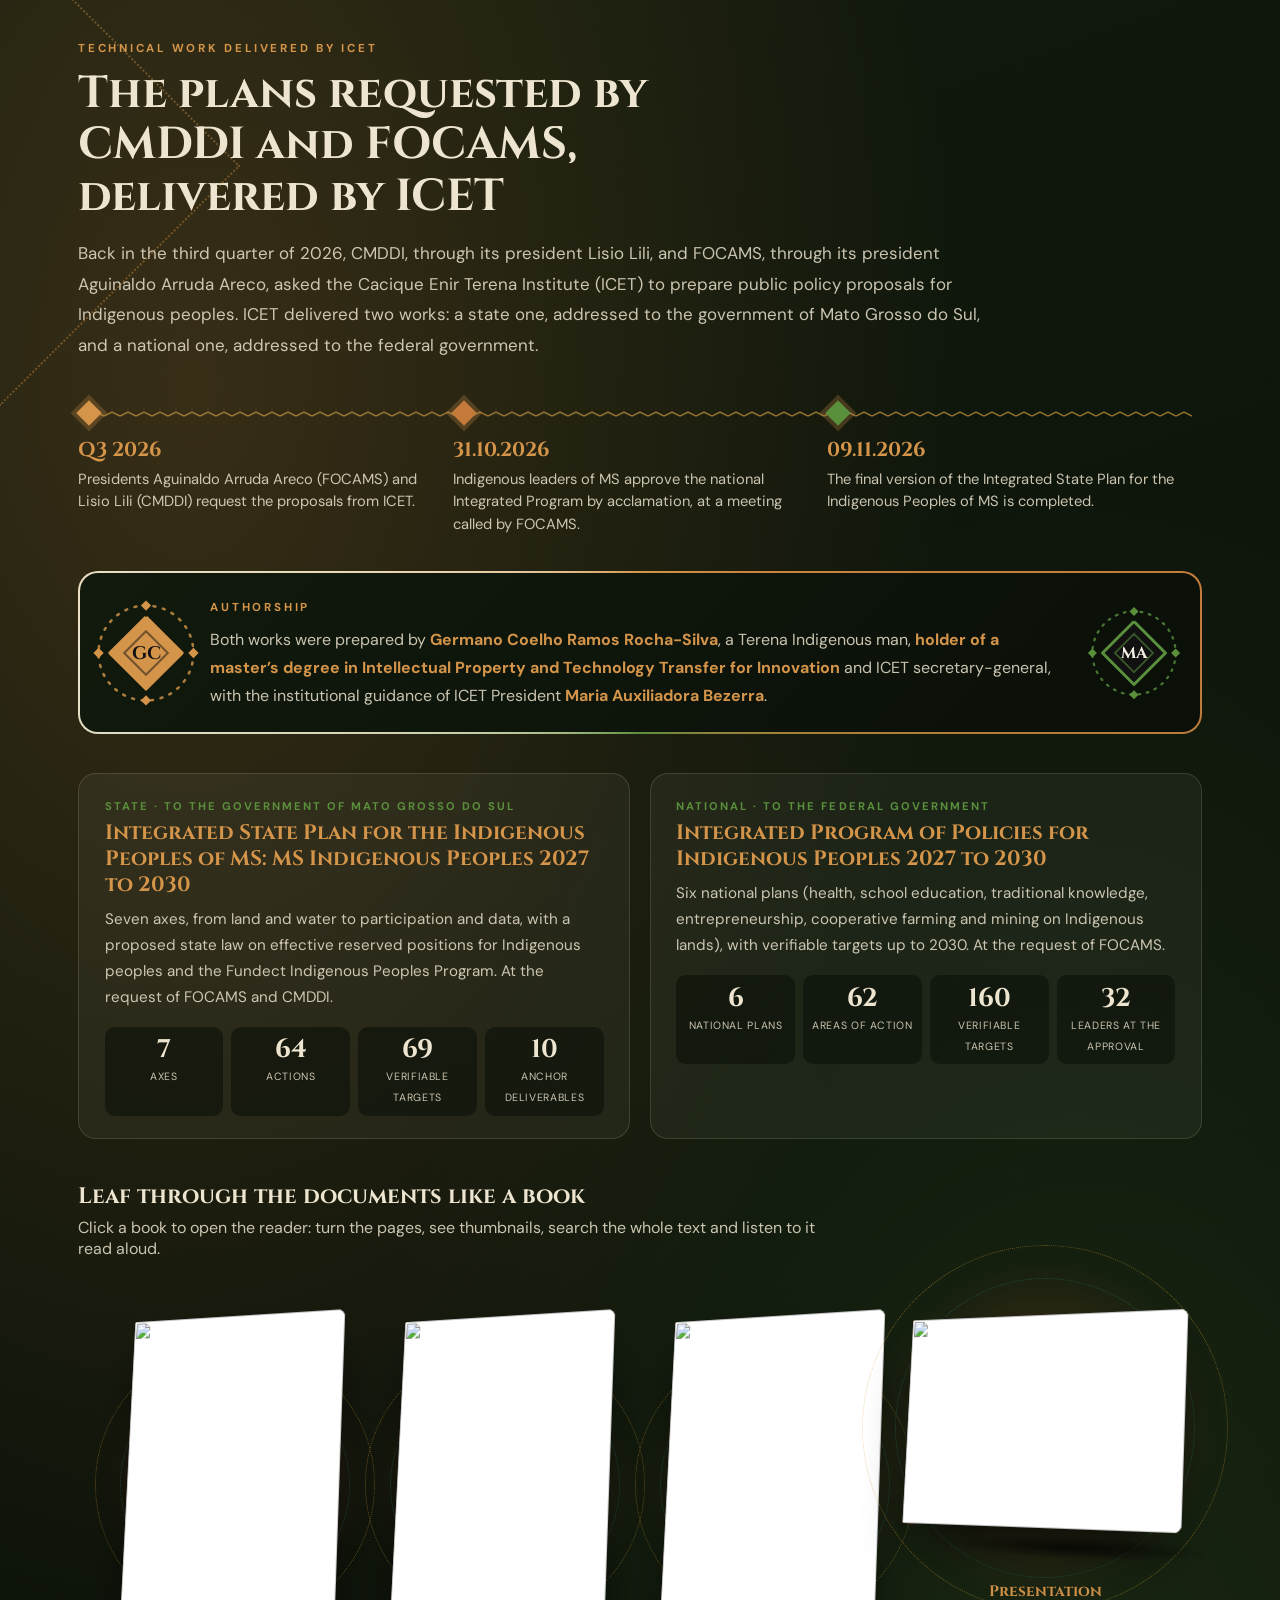
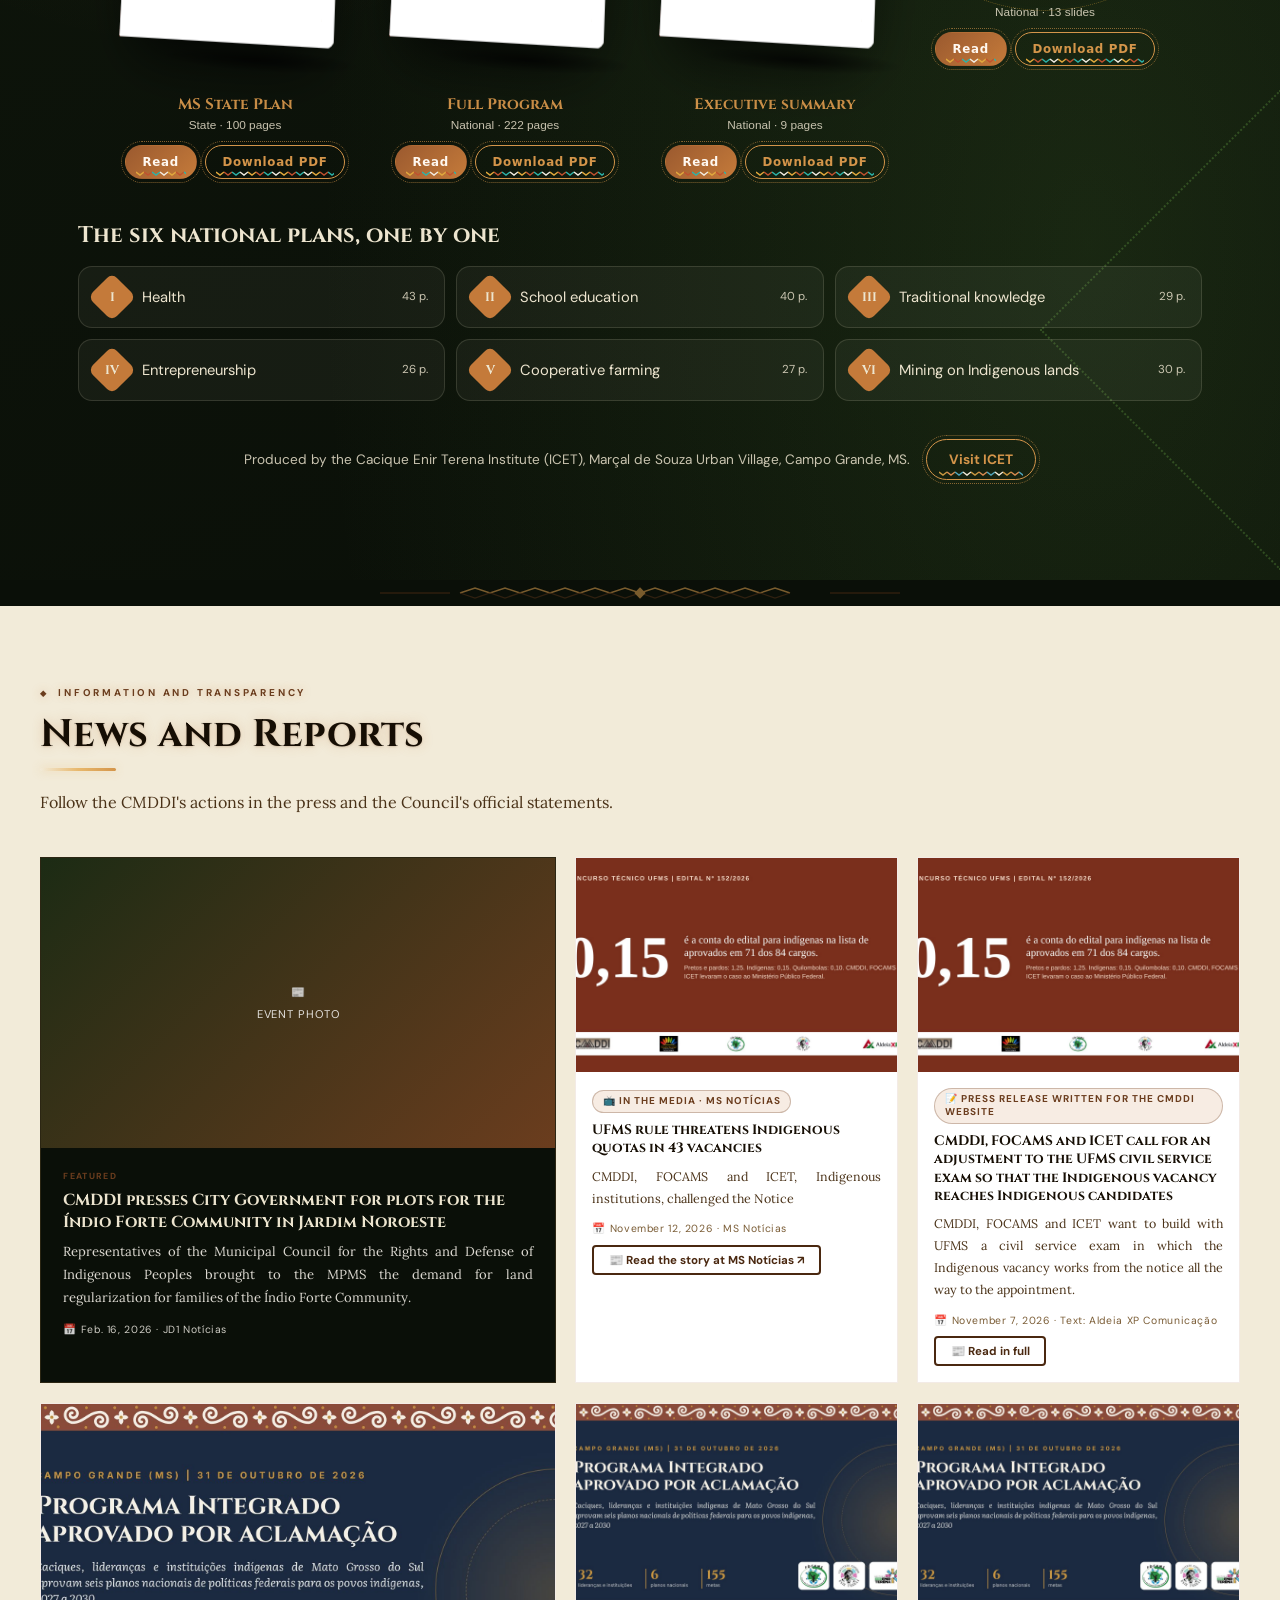
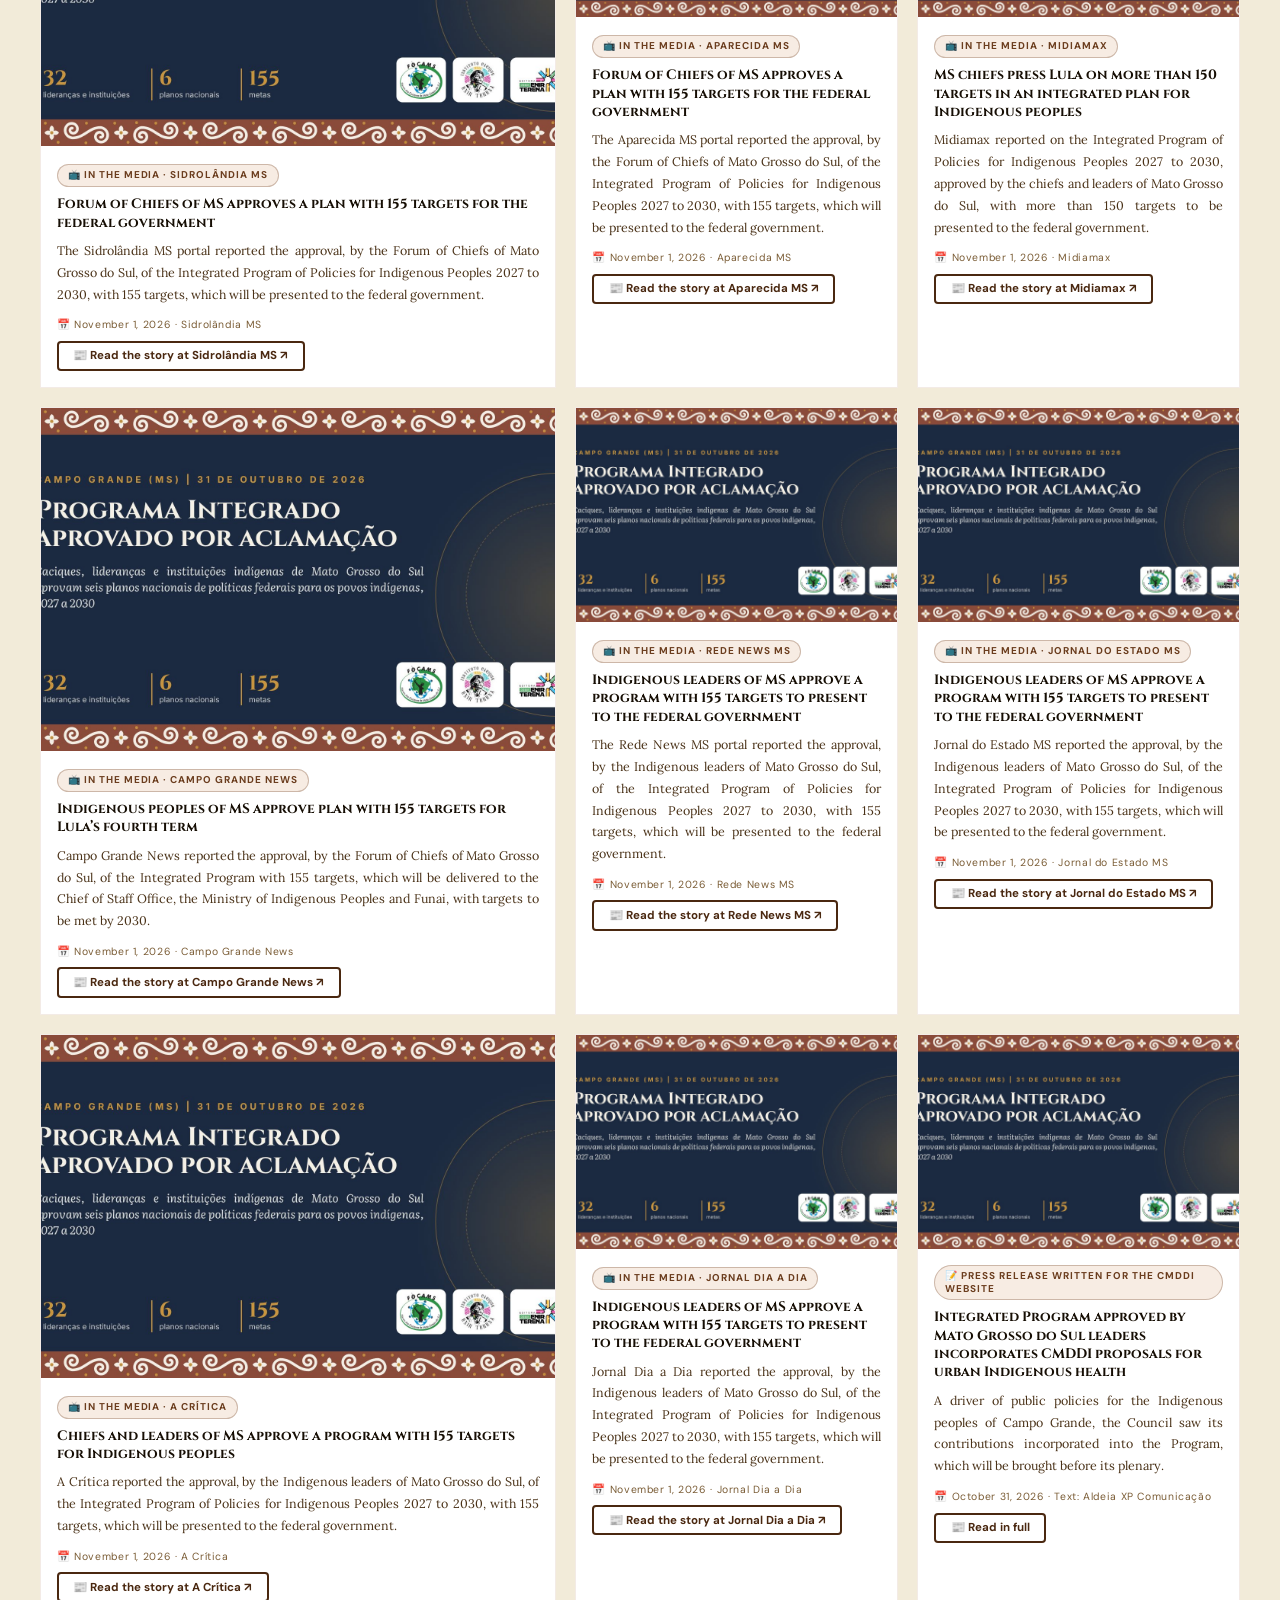
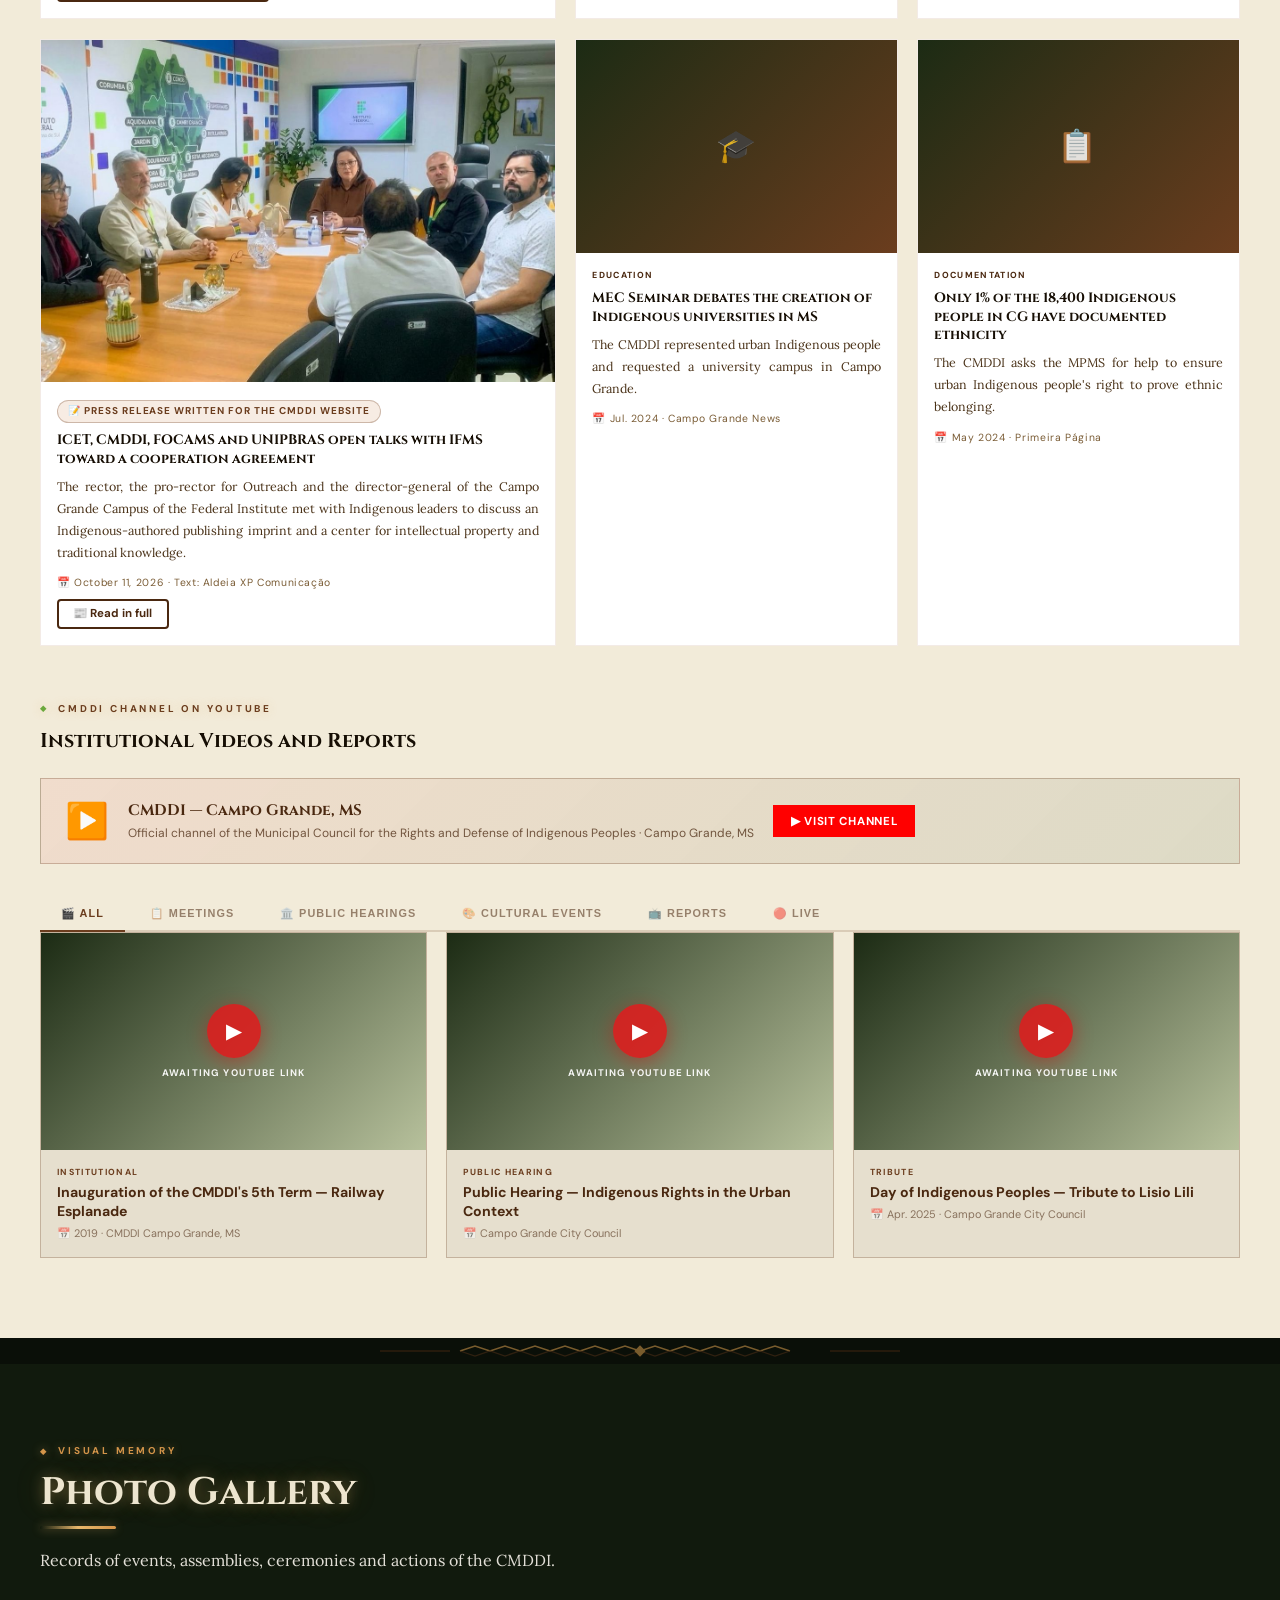
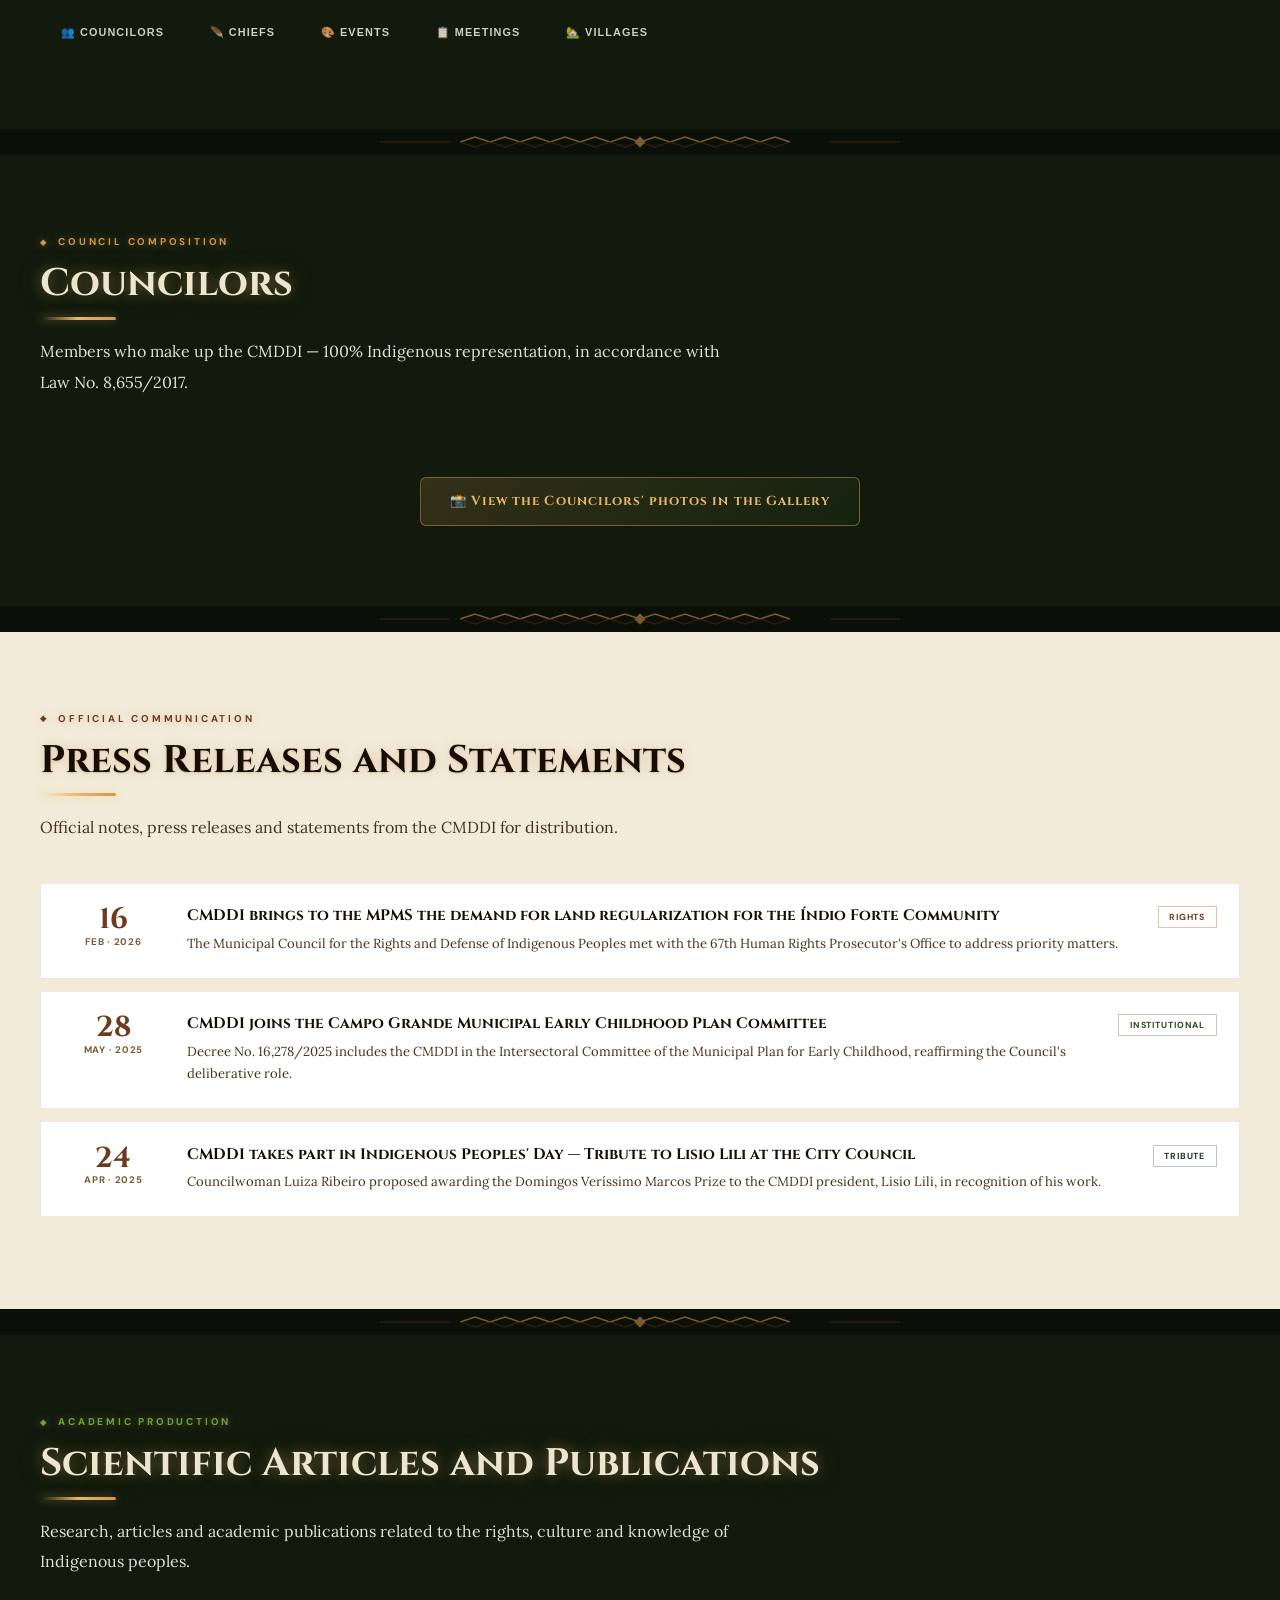
==== commit 49638efd: "CMDDI: fotografias dos povos de Mato Grosso do Sul Terena, Kadiwéu, Guarani-Kaiowá e Guató, homens e" ====
--- a/index.html
+++ b/index.html
@@ -2724,7 +2724,7 @@
 @media(max-width:860px){.ti-autoria .aut-med2.m,.cons-autoria .aut-med2.m{display:none}}
 </style>
 <link rel="stylesheet" href="assets/moderno.css?v=20261116b">
-<link rel="preload" as="image" href="assets/foto/hero-cocares.webp">
+<link rel="preload" as="image" href="assets/foto/hero-terena-tochas.webp">
 </head>
 <body>
 
@@ -2763,8 +2763,8 @@
 
 <!-- HERO -->
 <section id="hero">
-  <div class="m-hero-foto" aria-hidden="true"><img src="assets/foto/hero-cocares.webp" alt="" fetchpriority="high" decoding="async"></div>
-  <span class="m-credito" style="z-index:3;bottom:8px">Foto: Liar Bianchini / Apib Comunicação, CC BY-SA 2.0</span>
+  <div class="m-hero-foto" aria-hidden="true"><img src="assets/foto/hero-terena-tochas.webp" alt="" fetchpriority="high" decoding="async"></div>
+  <span class="m-credito" style="z-index:3;bottom:8px">Foto: Valter Campanato / Agência Brasil, CC BY 3.0 BR</span>
   <svg class="hero-grafismo" viewBox="0 0 1200 700" xmlns="http://www.w3.org/2000/svg">
     <polygon points="0,0 280,0 0,280" fill="#2A4A1C" opacity=".18"/>
     <polygon points="1200,0 920,0 1200,280" fill="#4A2810" opacity=".15"/>
@@ -2820,14 +2820,14 @@
 
 <!-- HISTÓRIA -->
 <section class="m-banda" aria-label="Território e memória">
-  <div class="m-banda-img" aria-hidden="true"><img src="assets/foto/banda-pintura.webp" alt="" loading="lazy" decoding="async"></div>
+  <div class="m-banda-img" aria-hidden="true"><img src="assets/foto/banda-guato.webp" alt="" loading="lazy" decoding="async"></div>
   <div class="m-banda-w"><div class="m-banda-txt">
     <div class="eyb m-rev" data-i18n="mb1.eyb">Território e memória</div>
     <h2 data-i18n="mb1.h" data-i18n-html="1">Na cidade ou na aldeia, <em>a origem não se perde</em></h2>
     <p class="m-rev" data-i18n="mb1.p">O CMDDI defende os direitos dos povos indígenas que vivem no contexto urbano de Campo Grande, com respeito à cultura, à língua e aos saberes de cada povo.</p>
     <span class="m-linha m-rev"></span>
   </div></div>
-  <span class="m-credito">Foto: Katie Maehler / Apib Comunicação, CC BY-SA 2.0</span>
+  <span class="m-credito">Foto: José Medeiros / Amazônia Real, CC BY 2.0</span>
 </section>
 
 <section id="historia" class="sec sec-dark bg-pattern2">
@@ -2935,29 +2935,31 @@
 
 <!-- AGENDA -->
 <section class="m-banda dir" aria-label="Participação">
-  <div class="m-banda-img" aria-hidden="true"><img src="assets/foto/banda-ancias.webp" alt="" loading="lazy" decoding="async"></div>
+  <div class="m-banda-img" aria-hidden="true"><img src="assets/foto/banda-terena-penas.webp" alt="" loading="lazy" decoding="async"></div>
   <div class="m-banda-w"><div class="m-banda-txt">
     <div class="eyb m-rev" data-i18n="mb2.eyb">Participação</div>
     <h2 data-i18n="mb2.h" data-i18n-html="1">Cada povo tem voz. <em>Cada voz tem assento.</em></h2>
     <p class="m-rev" data-i18n="mb2.p">Terena, Guarani-Kaiowá, Kadiwéu, Guató, Ofaié, Kinikinawa, Atikum, Laiana e outros povos deliberam juntos, no Conselho, sobre as políticas públicas que afetam suas vidas.</p>
     <span class="m-linha m-rev"></span>
   </div></div>
-  <span class="m-credito">Foto: Katie Maehler / Apib Comunicação, CC BY-SA 2.0</span>
+  <span class="m-credito">Foto: veton.picq.fr, CC BY-SA 3.0</span>
 </section>
 
 <section class="m-povos" aria-label="Cultura viva">
   <div class="m-povos-head">
     <div><div class="eyb" data-i18n="povos.eyb">Cultura viva</div>
     <h2 data-i18n="povos.h" data-i18n-html="1">Tradições que <em>atravessam o tempo</em></h2></div>
-    <p data-i18n="povos.p">Cocares, pinturas, cantos, danças e jogos tradicionais guardam a memória de cada povo. Proteger esses saberes também é defender direitos.</p>
+    <p data-i18n="povos.p">Terena, Guarani-Kaiowá, Kadiwéu, Guató e os demais povos de Mato Grosso do Sul guardam em seus cantos, danças, cerâmicas e adornos a memória de cada povo. Proteger esses saberes também é defender direitos.</p>
   </div>
   <div class="m-povos-track">
-    <figure class="m-povo"><img src="assets/foto/povos/p1.webp" alt="Cocar e pintura" loading="lazy" decoding="async"><figcaption><b data-i18n="povo.c1">Cocar e pintura</b><small>Foto Douglas Freitas / Apib Comunicação, CC BY-SA 2.0</small></figcaption></figure>
-    <figure class="m-povo"><img src="assets/foto/povos/p2.webp" alt="Pintura corporal" loading="lazy" decoding="async"><figcaption><b data-i18n="povo.c2">Pintura corporal</b><small>Foto Douglas Freitas / Apib Comunicação, CC BY-SA 2.0</small></figcaption></figure>
-    <figure class="m-povo"><img src="assets/foto/povos/p9.webp" alt="Cocar e maracá" loading="lazy" decoding="async"><figcaption><b data-i18n="povo.c9">Cocar e maracá</b><small>Foto Douglas Freitas / Apib Comunicação, CC BY-SA 2.0</small></figcaption></figure>
-    <figure class="m-povo"><img src="assets/foto/povos/p6.webp" alt="Juventude e tradição" loading="lazy" decoding="async"><figcaption><b data-i18n="povo.c6">Juventude e tradição</b><small>Foto Douglas Freitas / Apib Comunicação, CC BY-SA 2.0</small></figcaption></figure>
-    <figure class="m-povo"><img src="assets/foto/povos/p7.webp" alt="Mulheres e memória" loading="lazy" decoding="async"><figcaption><b data-i18n="povo.c7">Mulheres e memória</b><small>Katie Maehler / Apib Comunicação, CC BY-SA 2.0</small></figcaption></figure>
-    <figure class="m-povo"><img src="assets/foto/povos/p10.webp" alt="Elegância e pintura" loading="lazy" decoding="async"><figcaption><b data-i18n="povo.c10">Elegância e pintura</b><small>Katie Maehler / Apib Comunicação, CC BY-SA 2.0</small></figcaption></figure>
+    <figure class="m-povo"><img src="assets/foto/povos/ms1.webp" alt="Terena" loading="lazy" decoding="async"><figcaption><b data-i18n="povo.terena">Terena</b><small>Valter Campanato / Agência Brasil, CC BY 3.0 BR</small></figcaption></figure>
+    <figure class="m-povo"><img src="assets/foto/povos/ms2.webp" alt="Terena, noiva" loading="lazy" decoding="async"><figcaption><b data-i18n="povo.noiva">Terena, noiva</b><small>Melomaria, domínio público</small></figcaption></figure>
+    <figure class="m-povo"><img src="assets/foto/povos/ms3.webp" alt="Kadiwéu" loading="lazy" decoding="async"><figcaption><b data-i18n="povo.kadiweu">Kadiwéu</b><small>Jigante688, CC BY-SA 4.0</small></figcaption></figure>
+    <figure class="m-povo"><img src="assets/foto/povos/ms9.webp" alt="Guarani-Kaiowá, recepção tradicional" loading="lazy" decoding="async"><figcaption><b data-i18n="povo.recepcao">Guarani-Kaiowá, recepção tradicional</b><small>Percurso da Cultura, CC BY-SA 2.0</small></figcaption></figure>
+    <figure class="m-povo"><img src="assets/foto/povos/ms5.webp" alt="Juventude Terena" loading="lazy" decoding="async"><figcaption><b data-i18n="povo.juventude">Juventude Terena</b><small>Valter Campanato / Agência Brasil, CC BY 3.0 BR</small></figcaption></figure>
+    <figure class="m-povo"><img src="assets/foto/povos/ms6.webp" alt="Cerâmica Kadiwéu" loading="lazy" decoding="async"><figcaption><b data-i18n="povo.ceramica">Cerâmica Kadiwéu</b><small>Dornicke, acervo do Museu Nacional, CC BY-SA 4.0</small></figcaption></figure>
+    <figure class="m-povo"><img src="assets/foto/povos/ms7.webp" alt="Terena" loading="lazy" decoding="async"><figcaption><b data-i18n="povo.terena">Terena</b><small>Valter Campanato / Agência Brasil, CC BY 3.0 BR</small></figcaption></figure>
+    <figure class="m-povo"><img src="assets/foto/povos/ms8.webp" alt="Guarani-Kaiowá, colheita da guavira" loading="lazy" decoding="async"><figcaption><b data-i18n="povo.guavira">Guarani-Kaiowá, colheita da guavira</b><small>Percurso da Cultura, CC BY-SA 2.0</small></figcaption></figure>
   </div>
   <div class="m-povos-dica" data-i18n="povos.dica">Role para percorrer a galeria</div>
 </section>
@@ -4768,8 +4770,8 @@
 
 <!-- CTA -->
 <section id="cta">
-  <div class="m-fundo" aria-hidden="true"><img src="assets/foto/cta-maraca.webp" alt="" loading="lazy" decoding="async"></div>
-  <span class="m-credito">Foto: Douglas Freitas / Apib Comunicação, CC BY-SA 2.0</span>
+  <div class="m-fundo" aria-hidden="true"><img src="assets/foto/cta-terena-danca.webp" alt="" loading="lazy" decoding="async"></div>
+  <span class="m-credito">Foto: Valter Campanato / Agência Brasil, CC BY 3.0 BR</span>
   <div style="position:relative;z-index:1">
     <div class="sec-w" style="text-align:center">
       <h2 class="sec-h2" data-i18n="cta.titulo">Sua voz importa. Sua etnia tem representação.</h2>
@@ -9949,11 +9951,18 @@
 // ===== Dicionário i18n CMDDI — PT, EN, ES, FR =====
 // Terminologia oficial de direitos dos povos indígenas. Nomes de etnias preservados (nomes próprios).
 const I18N = {
+  "povo.terena": {"pt": "Terena", "en": "Terena", "es": "Terena", "fr": "Terena"},
+  "povo.noiva": {"pt": "Terena, noiva", "en": "Terena bride", "es": "Novia Terena", "fr": "Mariée Terena"},
+  "povo.kadiweu": {"pt": "Kadiwéu", "en": "Kadiwéu", "es": "Kadiwéu", "fr": "Kadiwéu"},
+  "povo.recepcao": {"pt": "Guarani-Kaiowá, recepção tradicional", "en": "Guarani-Kaiowá, traditional welcome", "es": "Guaraní-Kaiowá, recepción tradicional", "fr": "Guarani-Kaiowá, accueil traditionnel"},
+  "povo.juventude": {"pt": "Juventude Terena", "en": "Terena youth", "es": "Juventud Terena", "fr": "Jeunesse Terena"},
+  "povo.ceramica": {"pt": "Cerâmica Kadiwéu", "en": "Kadiwéu pottery", "es": "Cerámica Kadiwéu", "fr": "Céramique Kadiwéu"},
+  "povo.guavira": {"pt": "Guarani-Kaiowá, colheita da guavira", "en": "Guarani-Kaiowá, guavira harvest", "es": "Guaraní-Kaiowá, cosecha de guavira", "fr": "Guarani-Kaiowá, récolte de la guavira"},
+  "povos.p": {"pt": "Terena, Guarani-Kaiowá, Kadiwéu, Guató e os demais povos de Mato Grosso do Sul guardam em seus cantos, danças, cerâmicas e adornos a memória de cada povo. Proteger esses saberes também é defender direitos.", "en": "Terena, Guarani-Kaiowá, Kadiwéu, Guató and the other peoples of Mato Grosso do Sul keep the memory of each people in their songs, dances, pottery and adornments. Protecting this knowledge is also defending rights.", "es": "Terena, Guaraní-Kaiowá, Kadiwéu, Guató y los demás pueblos de Mato Grosso do Sul guardan en sus cantos, danzas, cerámicas y adornos la memoria de cada pueblo. Proteger esos saberes también es defender derechos.", "fr": "Terena, Guarani-Kaiowá, Kadiwéu, Guató et les autres peuples du Mato Grosso do Sul gardent dans leurs chants, danses, céramiques et parures la mémoire de chaque peuple. Protéger ces savoirs, c’est aussi défendre des droits."},
   "povo.c9": {"pt": "Cocar e maracá", "en": "Headdress and maracá", "es": "Penacho y maracá", "fr": "Coiffe et maracá"},
   "povo.c10": {"pt": "Elegância e pintura", "en": "Elegance and painting", "es": "Elegancia y pintura", "fr": "Élégance et peinture"},
   "povos.eyb": {"pt": "Cultura viva", "en": "Living culture", "es": "Cultura viva", "fr": "Culture vivante"},
   "povos.h": {"pt": "Tradições que <em>atravessam o tempo</em>", "en": "Traditions that <em>cross time</em>", "es": "Tradiciones que <em>atraviesan el tiempo</em>", "fr": "Des traditions qui <em>traversent le temps</em>"},
-  "povos.p": {"pt": "Cocares, pinturas, cantos, danças e jogos tradicionais guardam a memória de cada povo. Proteger esses saberes também é defender direitos.", "en": "Headdresses, body painting, songs, dances and traditional games keep the memory of each people. Protecting this knowledge is also defending rights.", "es": "Penachos, pinturas, cantos, danzas y juegos tradicionales guardan la memoria de cada pueblo. Proteger esos saberes también es defender derechos.", "fr": "Coiffes, peintures corporelles, chants, danses et jeux traditionnels gardent la mémoire de chaque peuple. Protéger ces savoirs, c’est aussi défendre des droits."},
   "povos.dica": {"pt": "Role para percorrer a galeria", "en": "Scroll to browse the gallery", "es": "Desplácese para recorrer la galería", "fr": "Faites défiler pour parcourir la galerie"},
   "povo.c1": {"pt": "Cocar e pintura", "en": "Headdress and painting", "es": "Penacho y pintura", "fr": "Coiffe et peinture"},
   "povo.c2": {"pt": "Pintura corporal", "en": "Body painting", "es": "Pintura corporal", "fr": "Peinture corporelle"},
--- a/assets/moderno.css
+++ b/assets/moderno.css
@@ -94,4 +94,4 @@
   .m-povo{scroll-snap-align:center;width:78vw;height:440px}
   .m-povo:nth-child(even){margin-top:0}
 }
-.m-banda-img img[src*="ancia"]{object-position:50% 40%}
+.m-banda-img img[src*="ancia"]{object-position:50% 40%}.m-banda-img img[src*="penas"]{object-position:50% 30%}
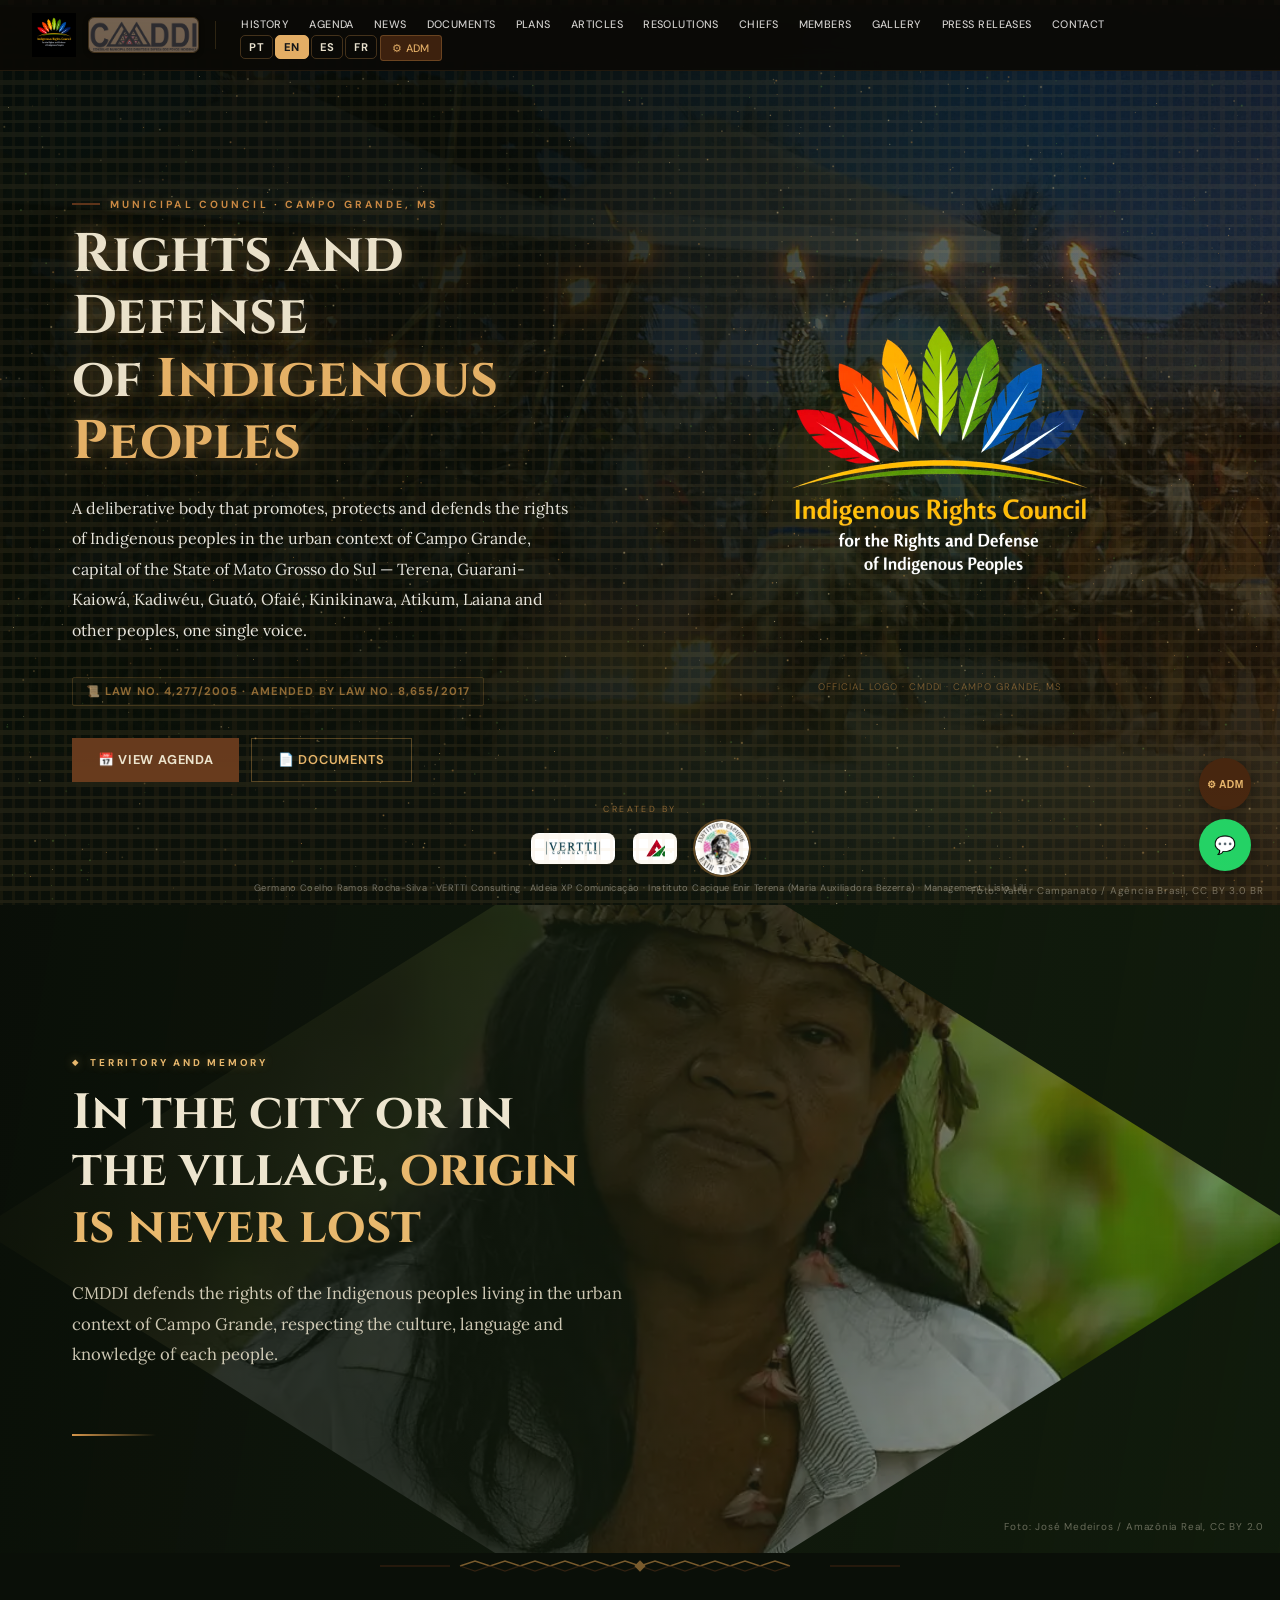
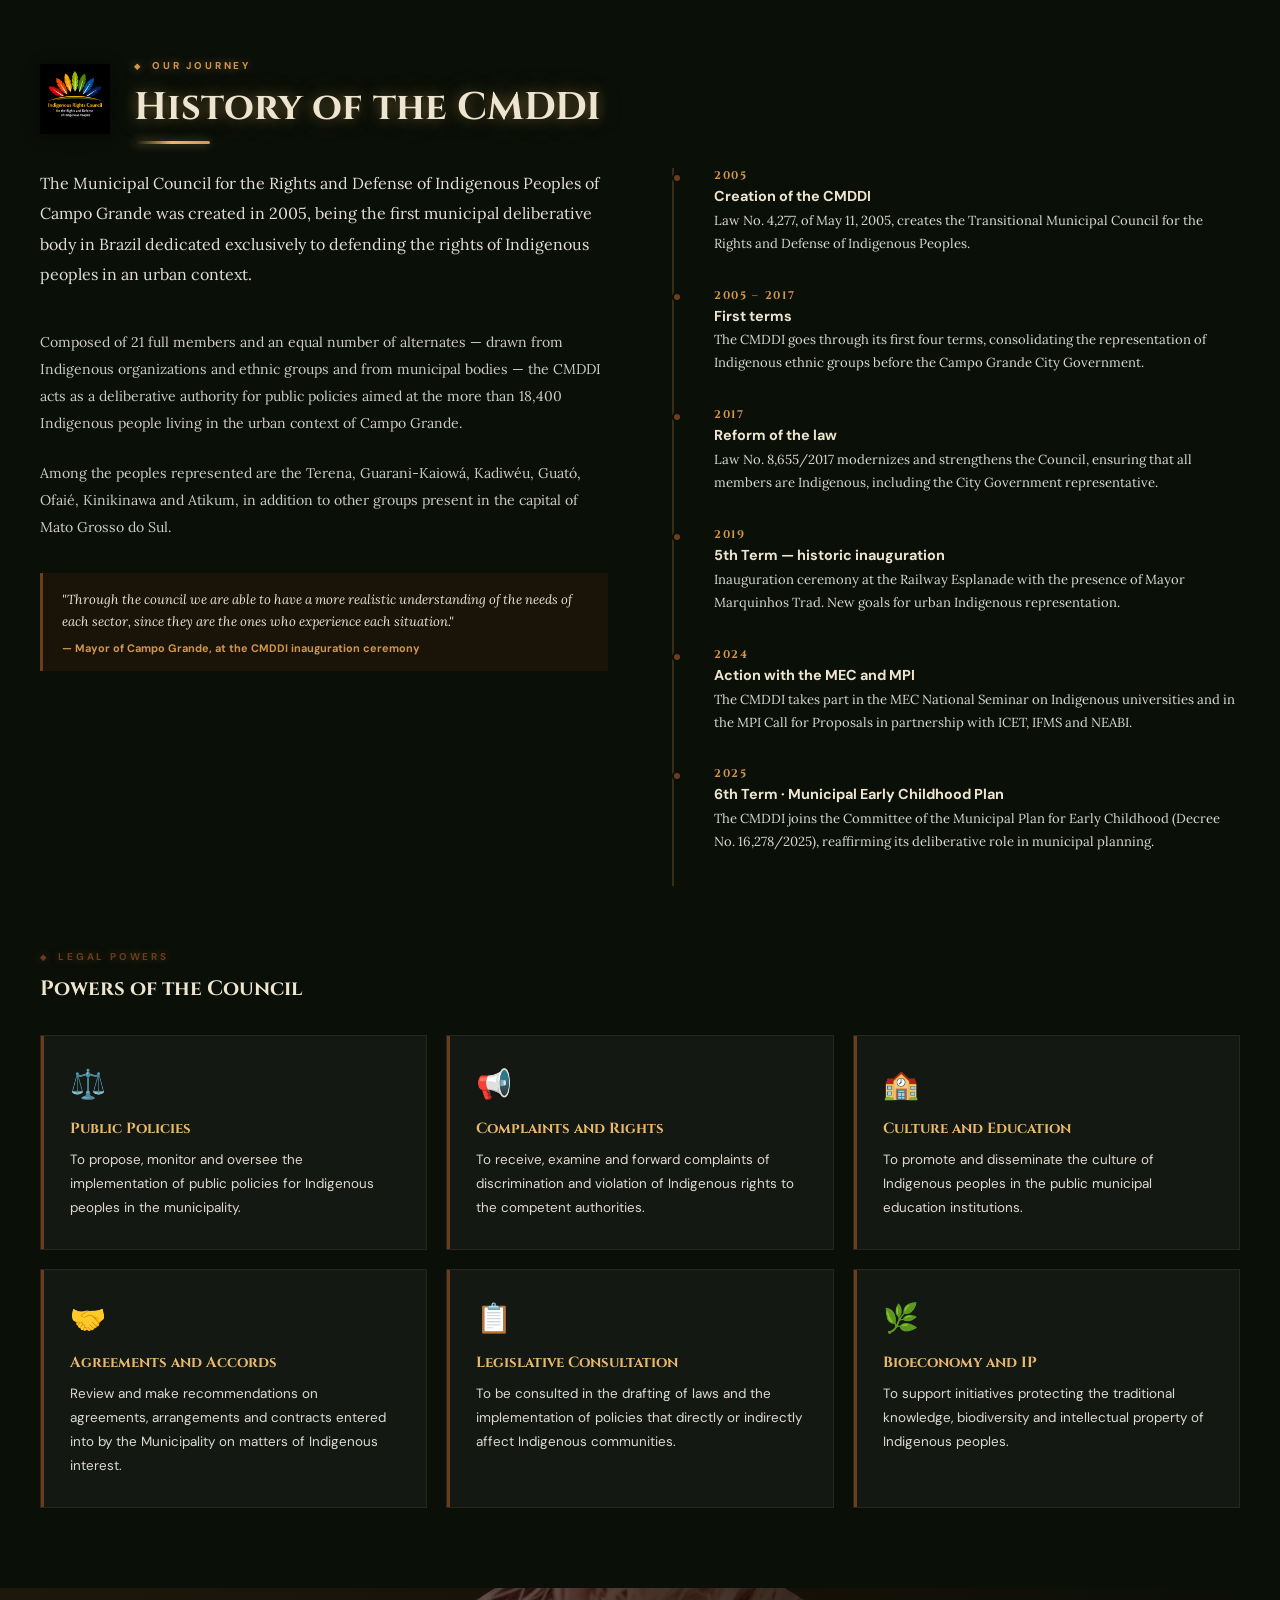
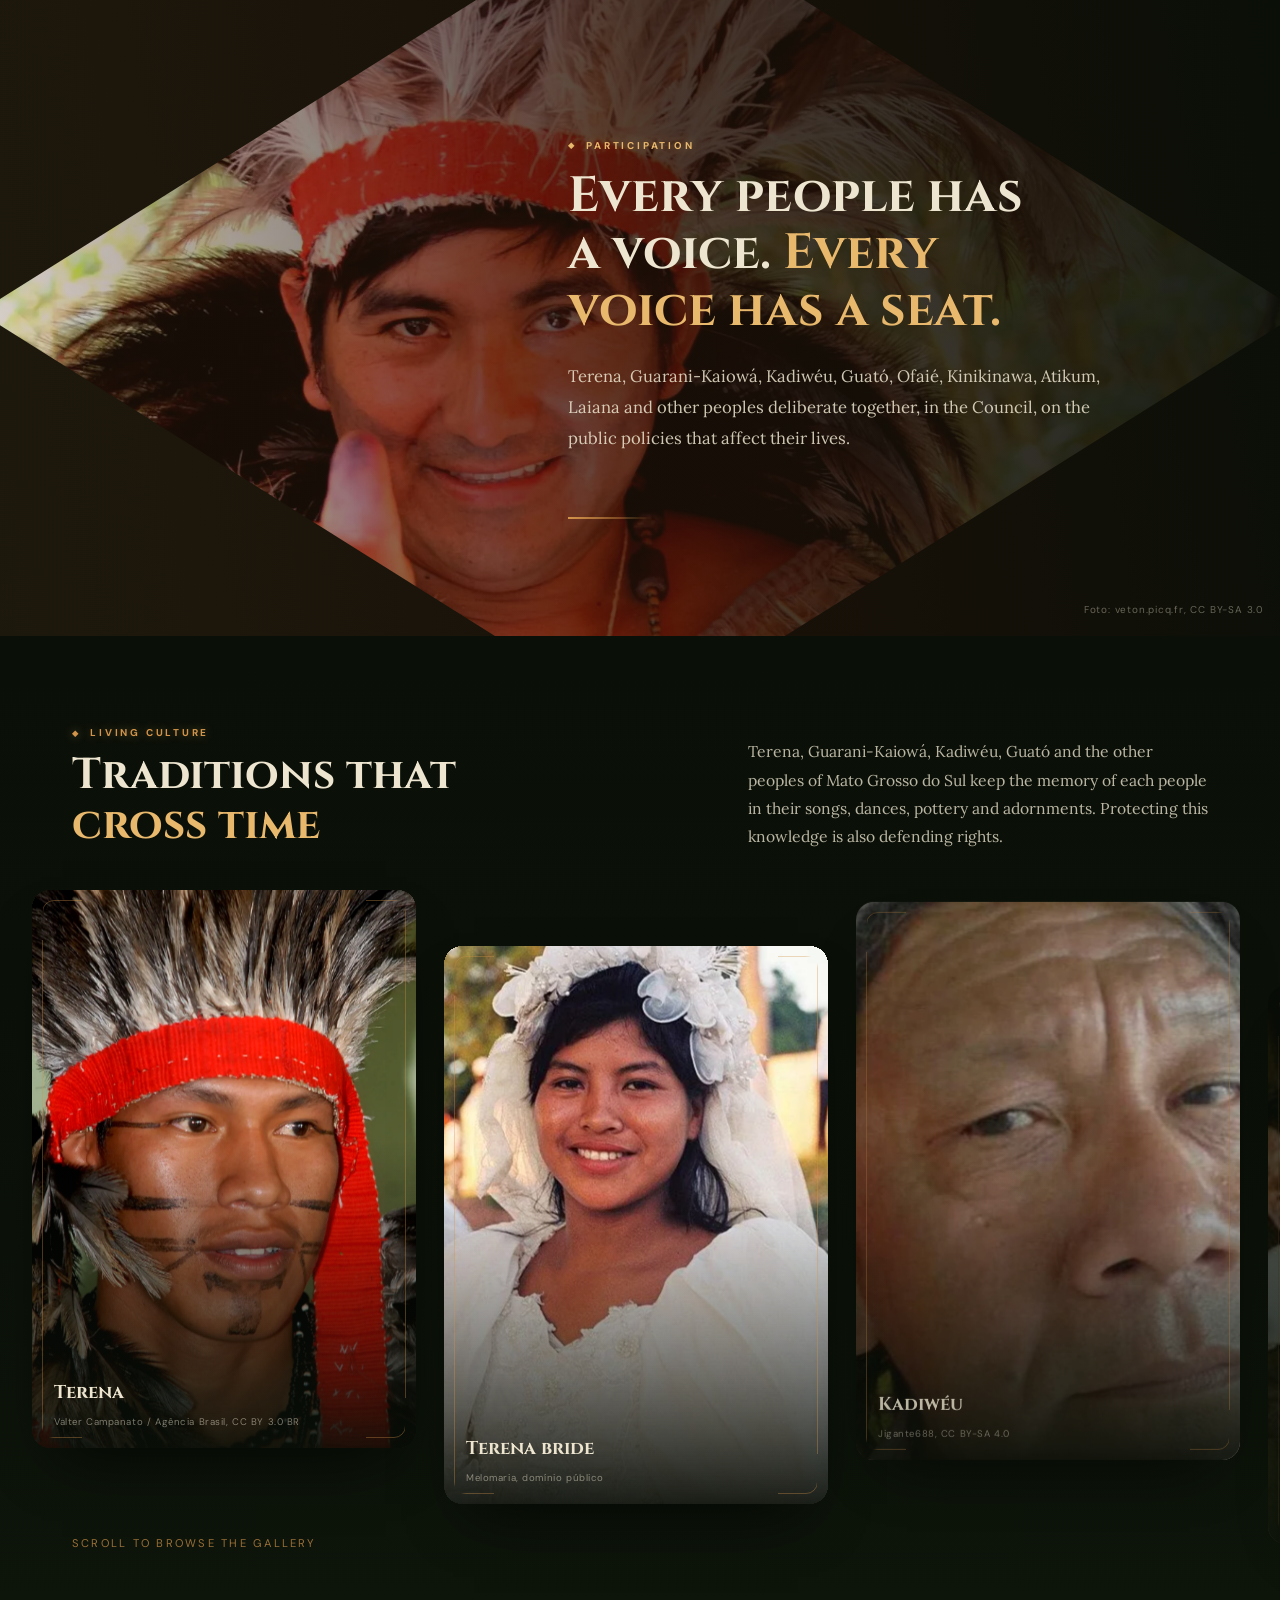
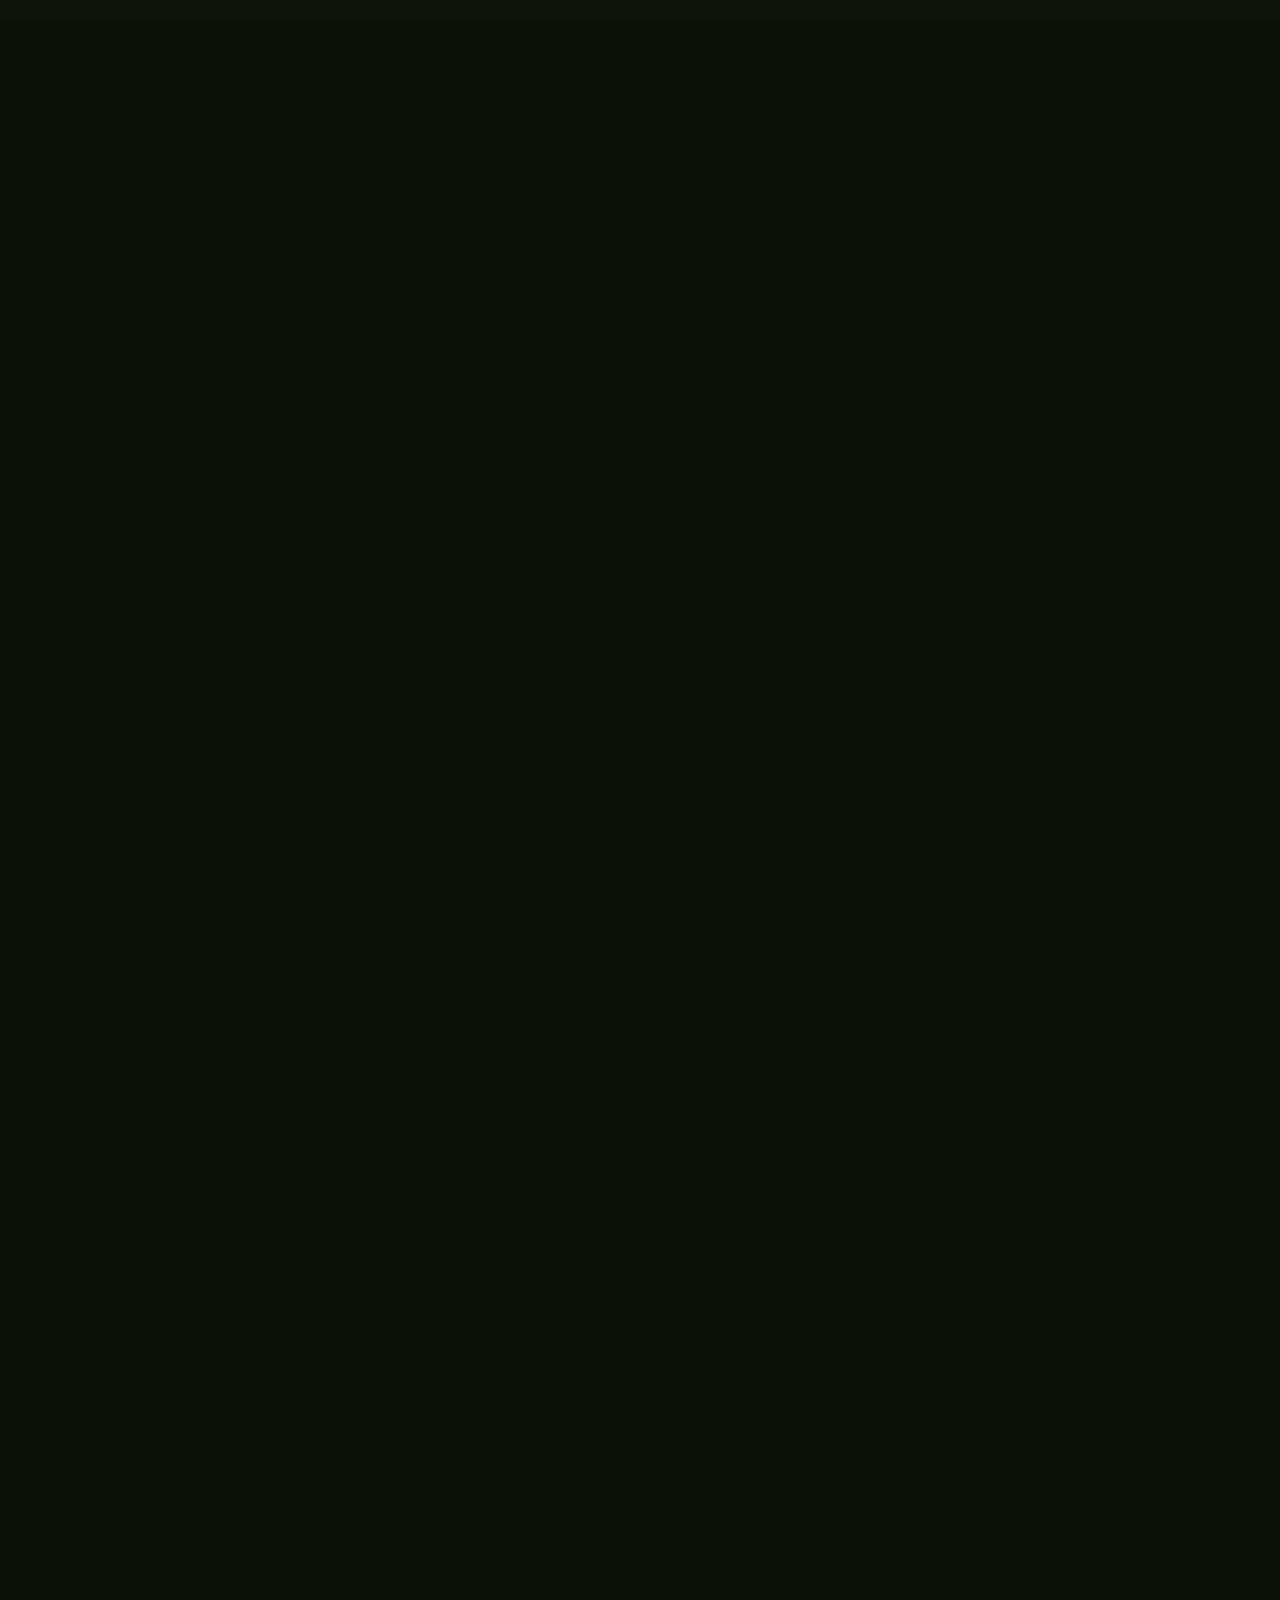
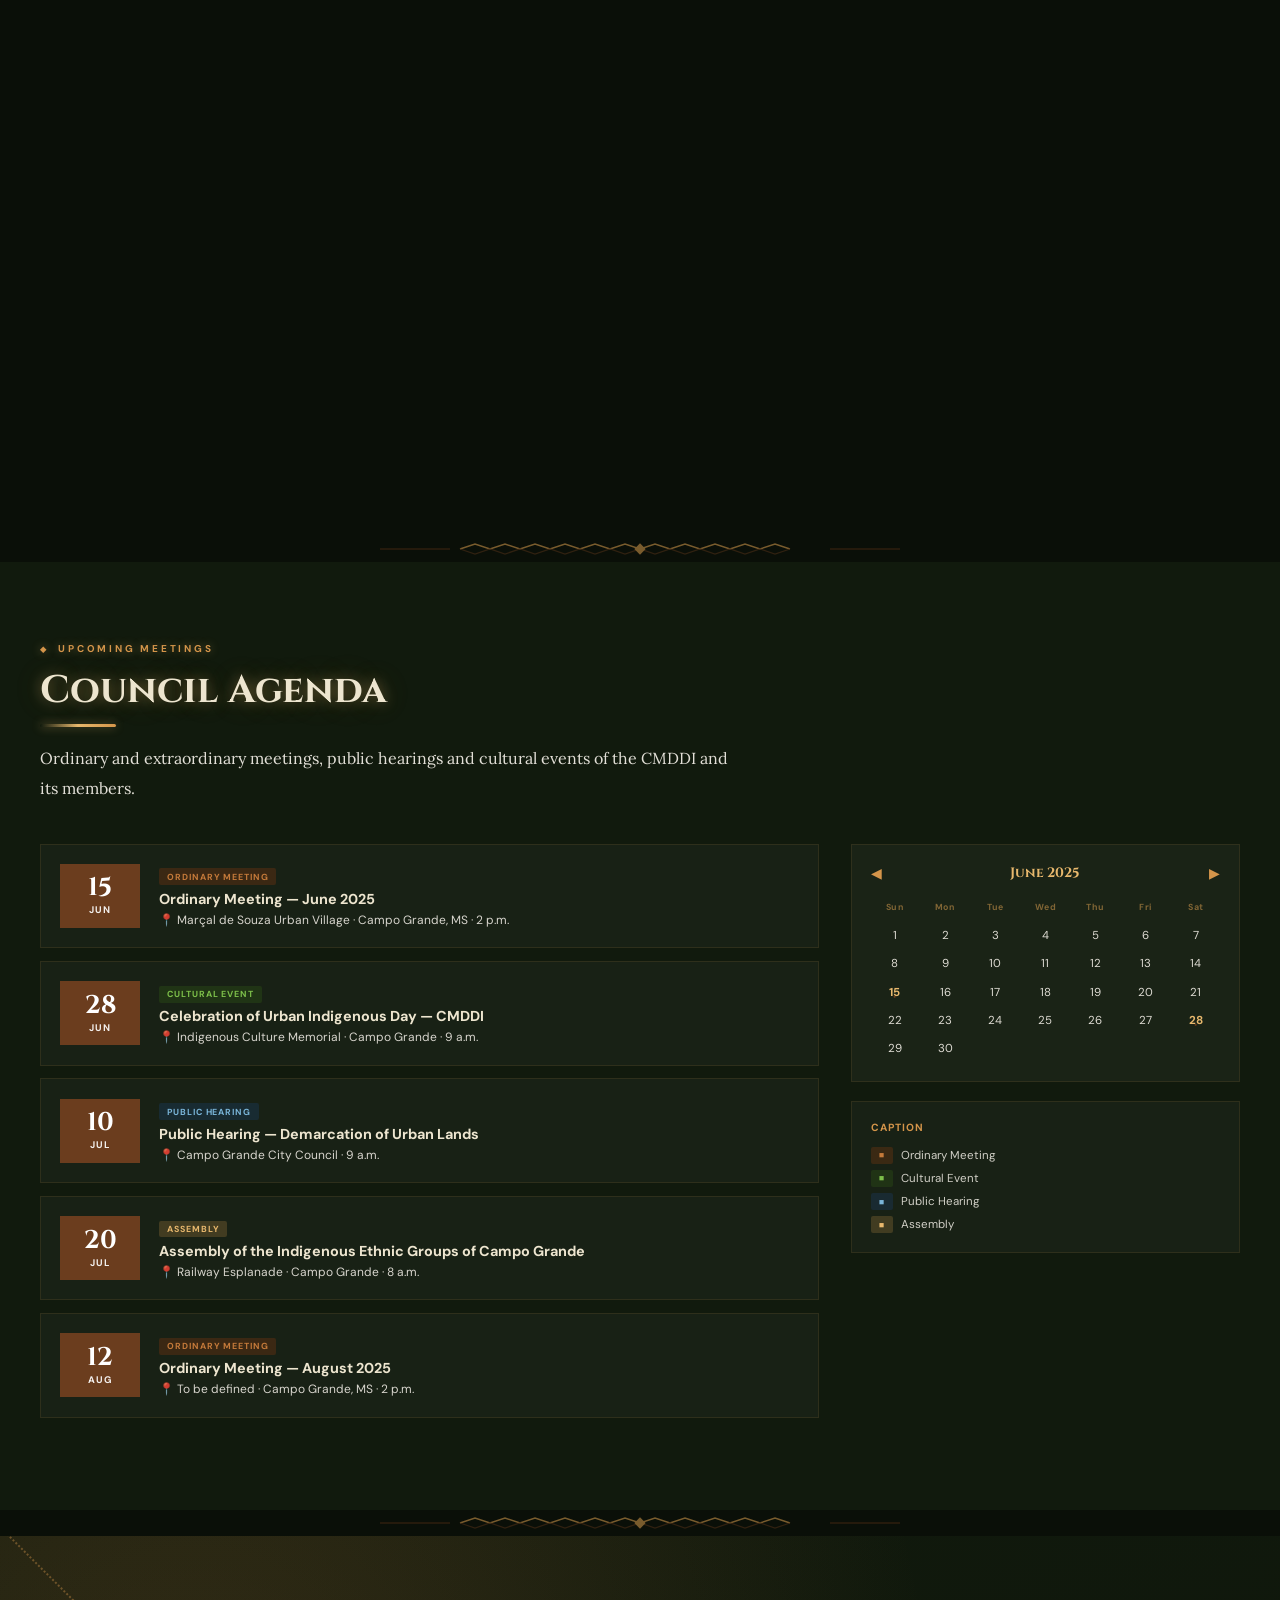
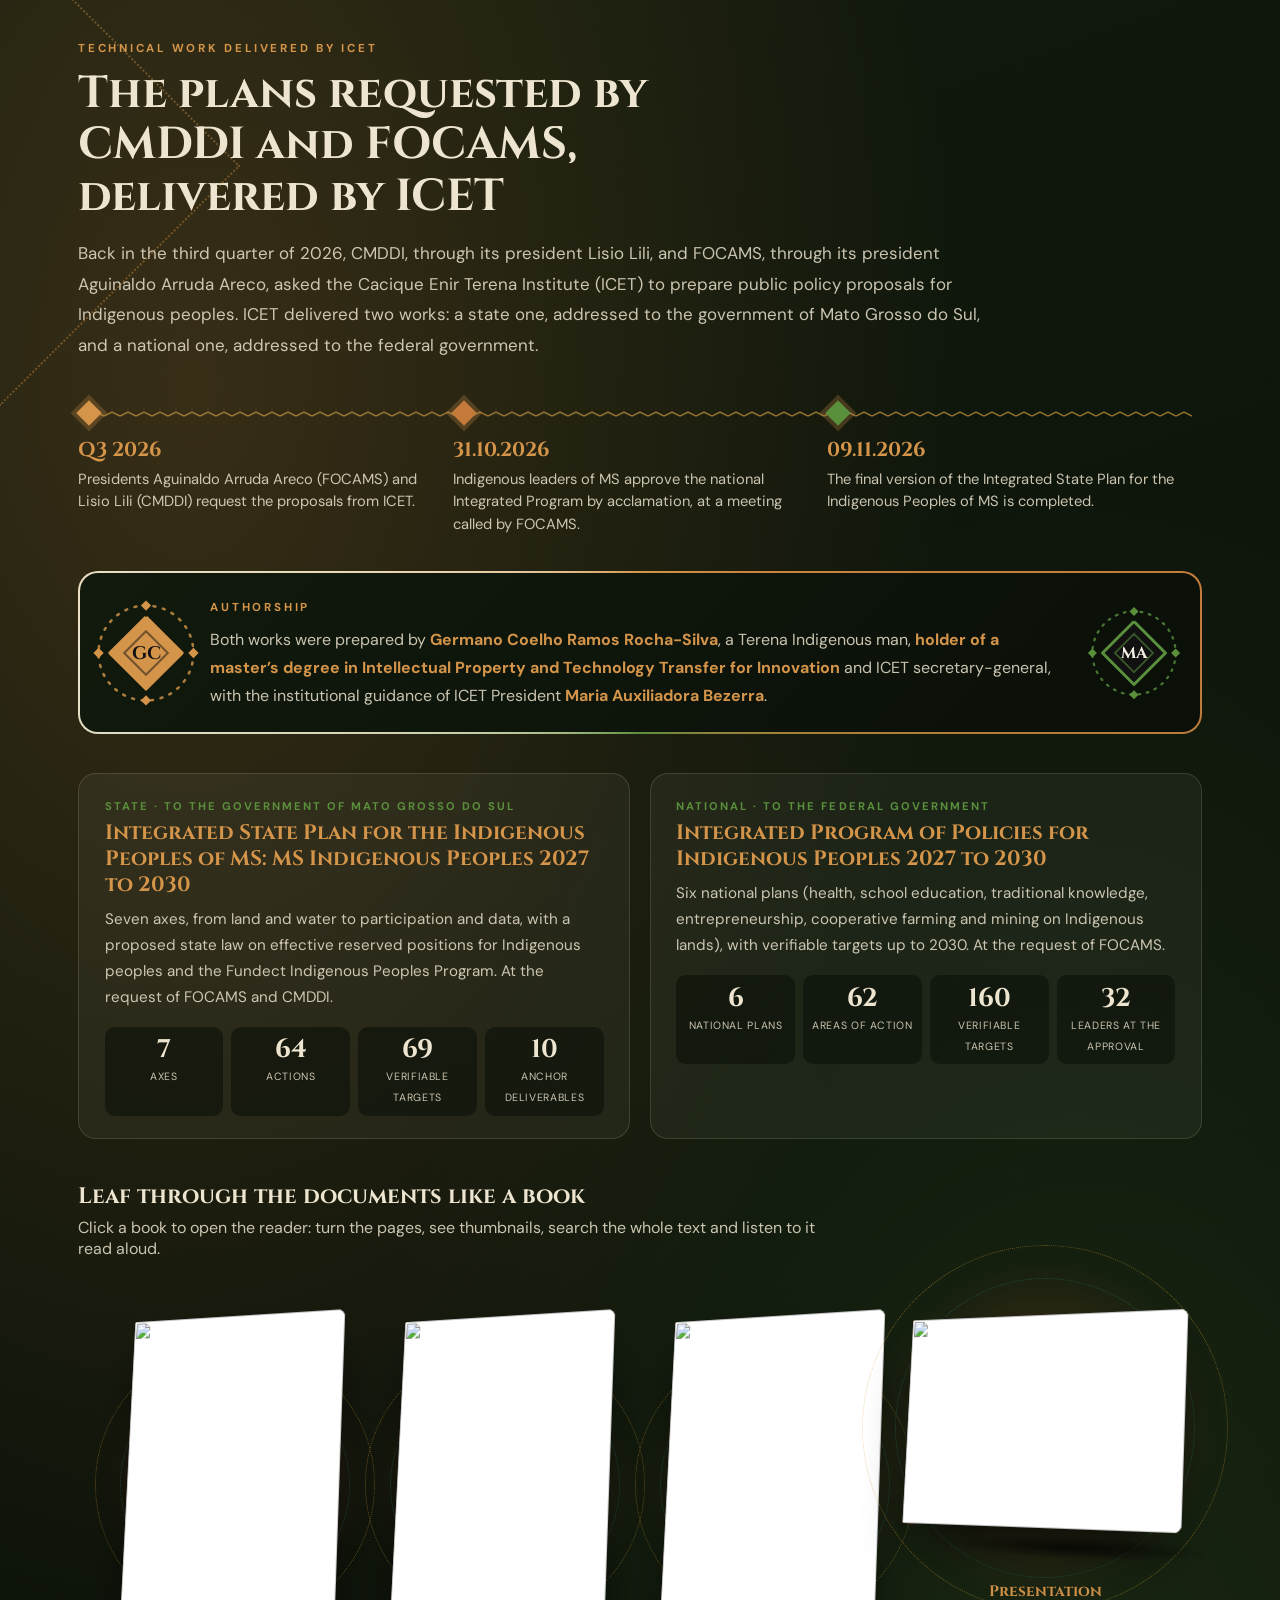
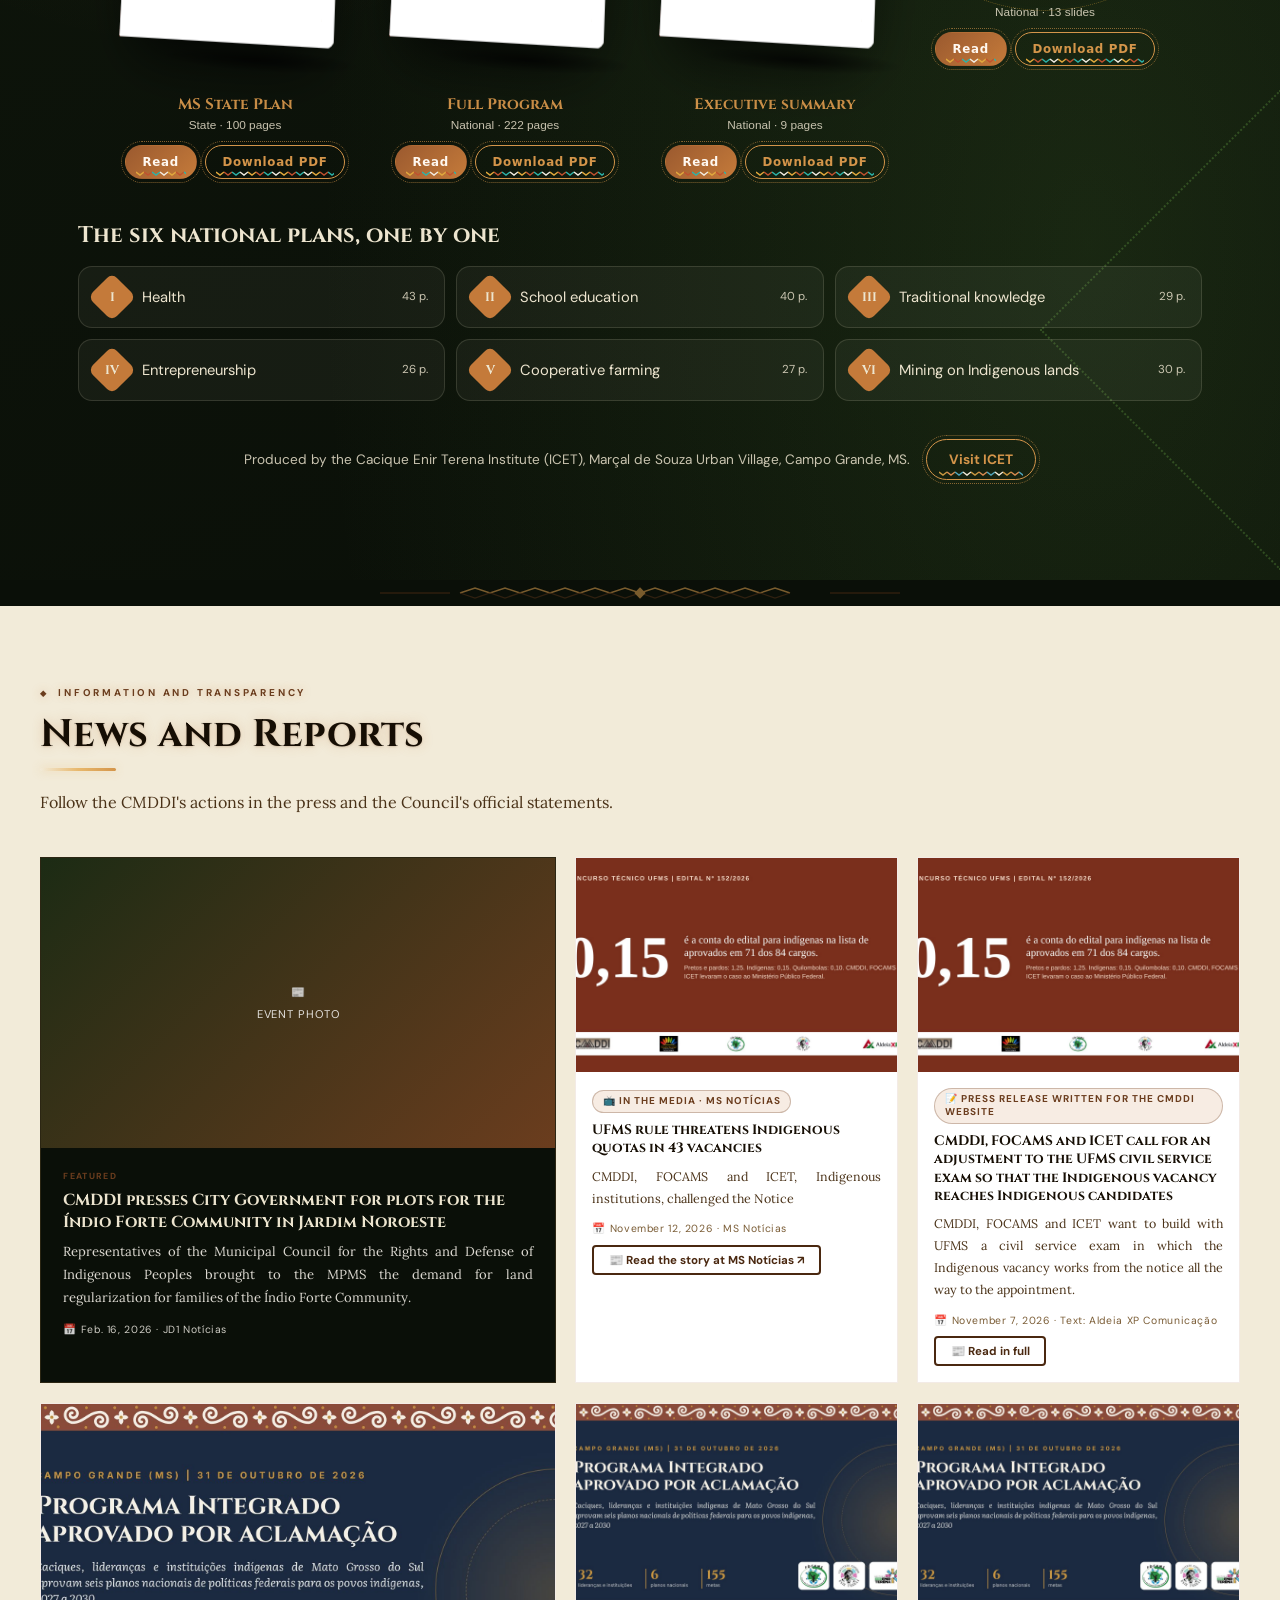
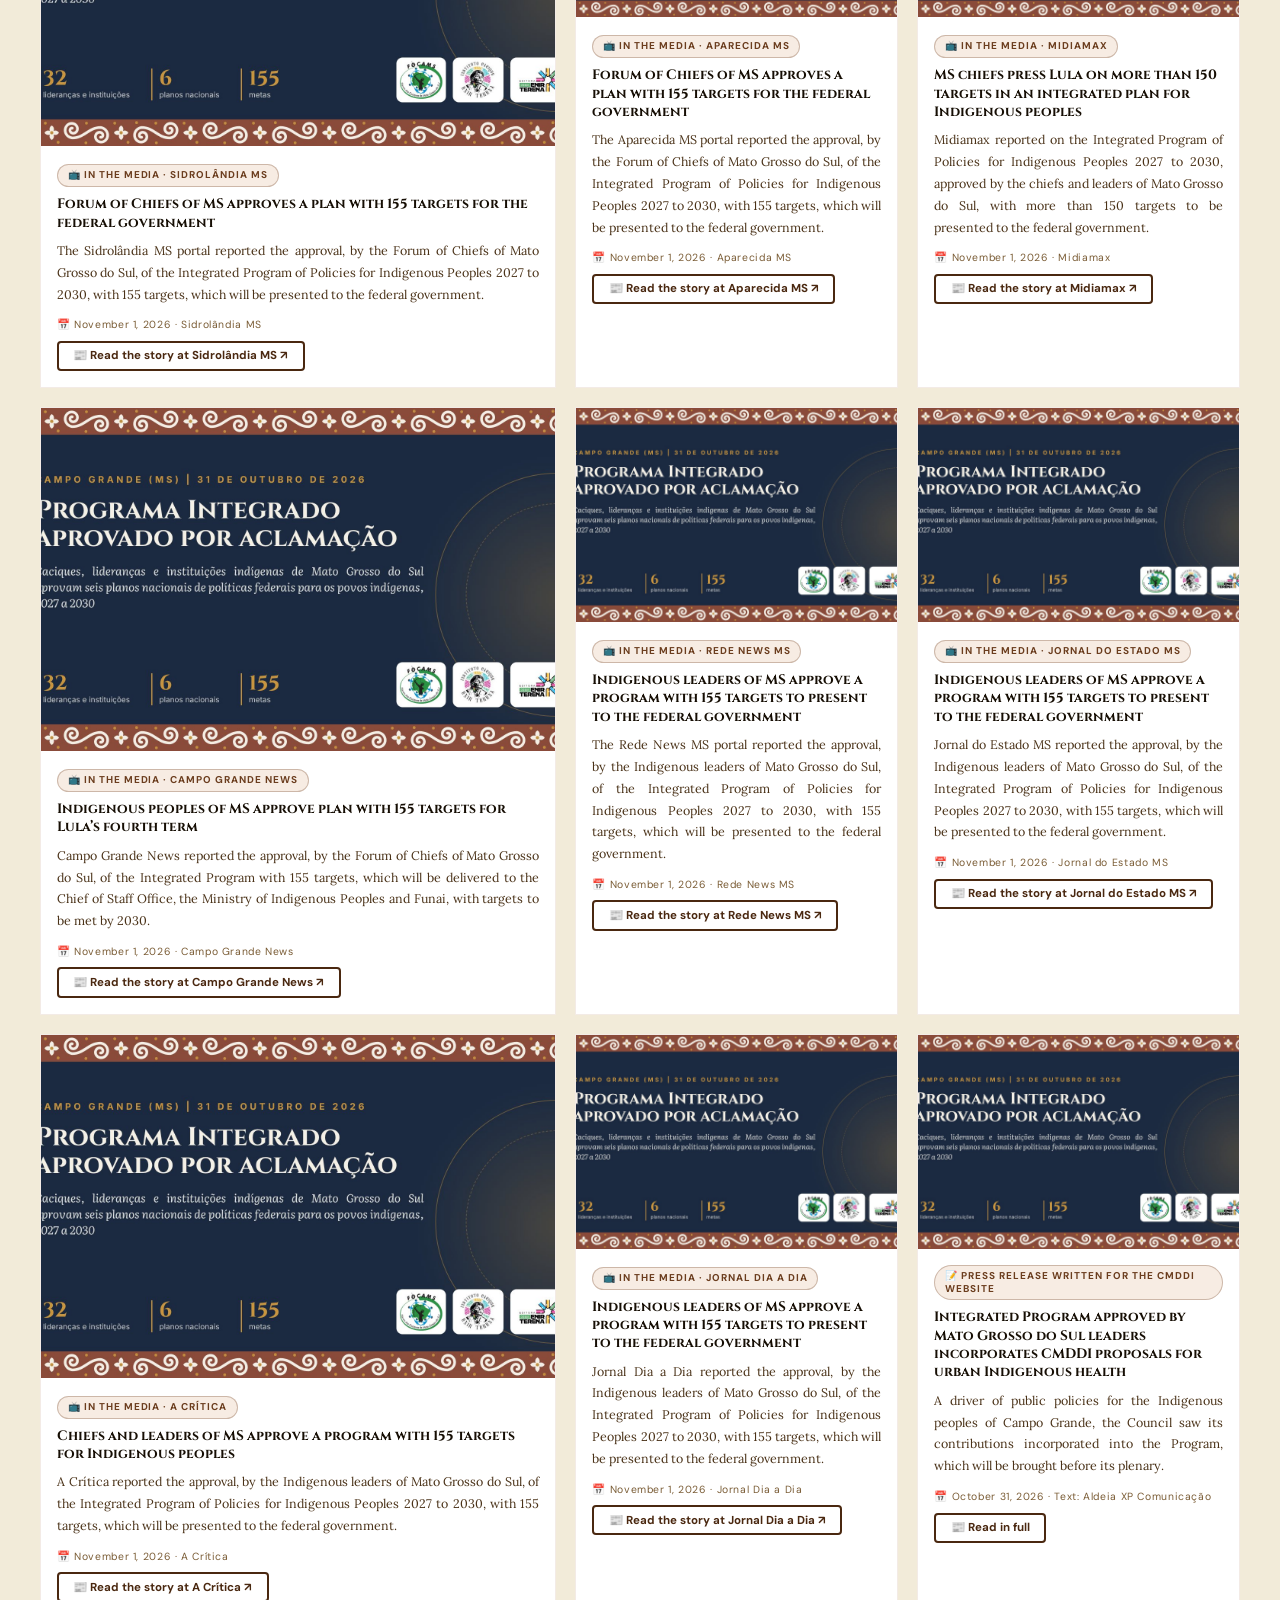
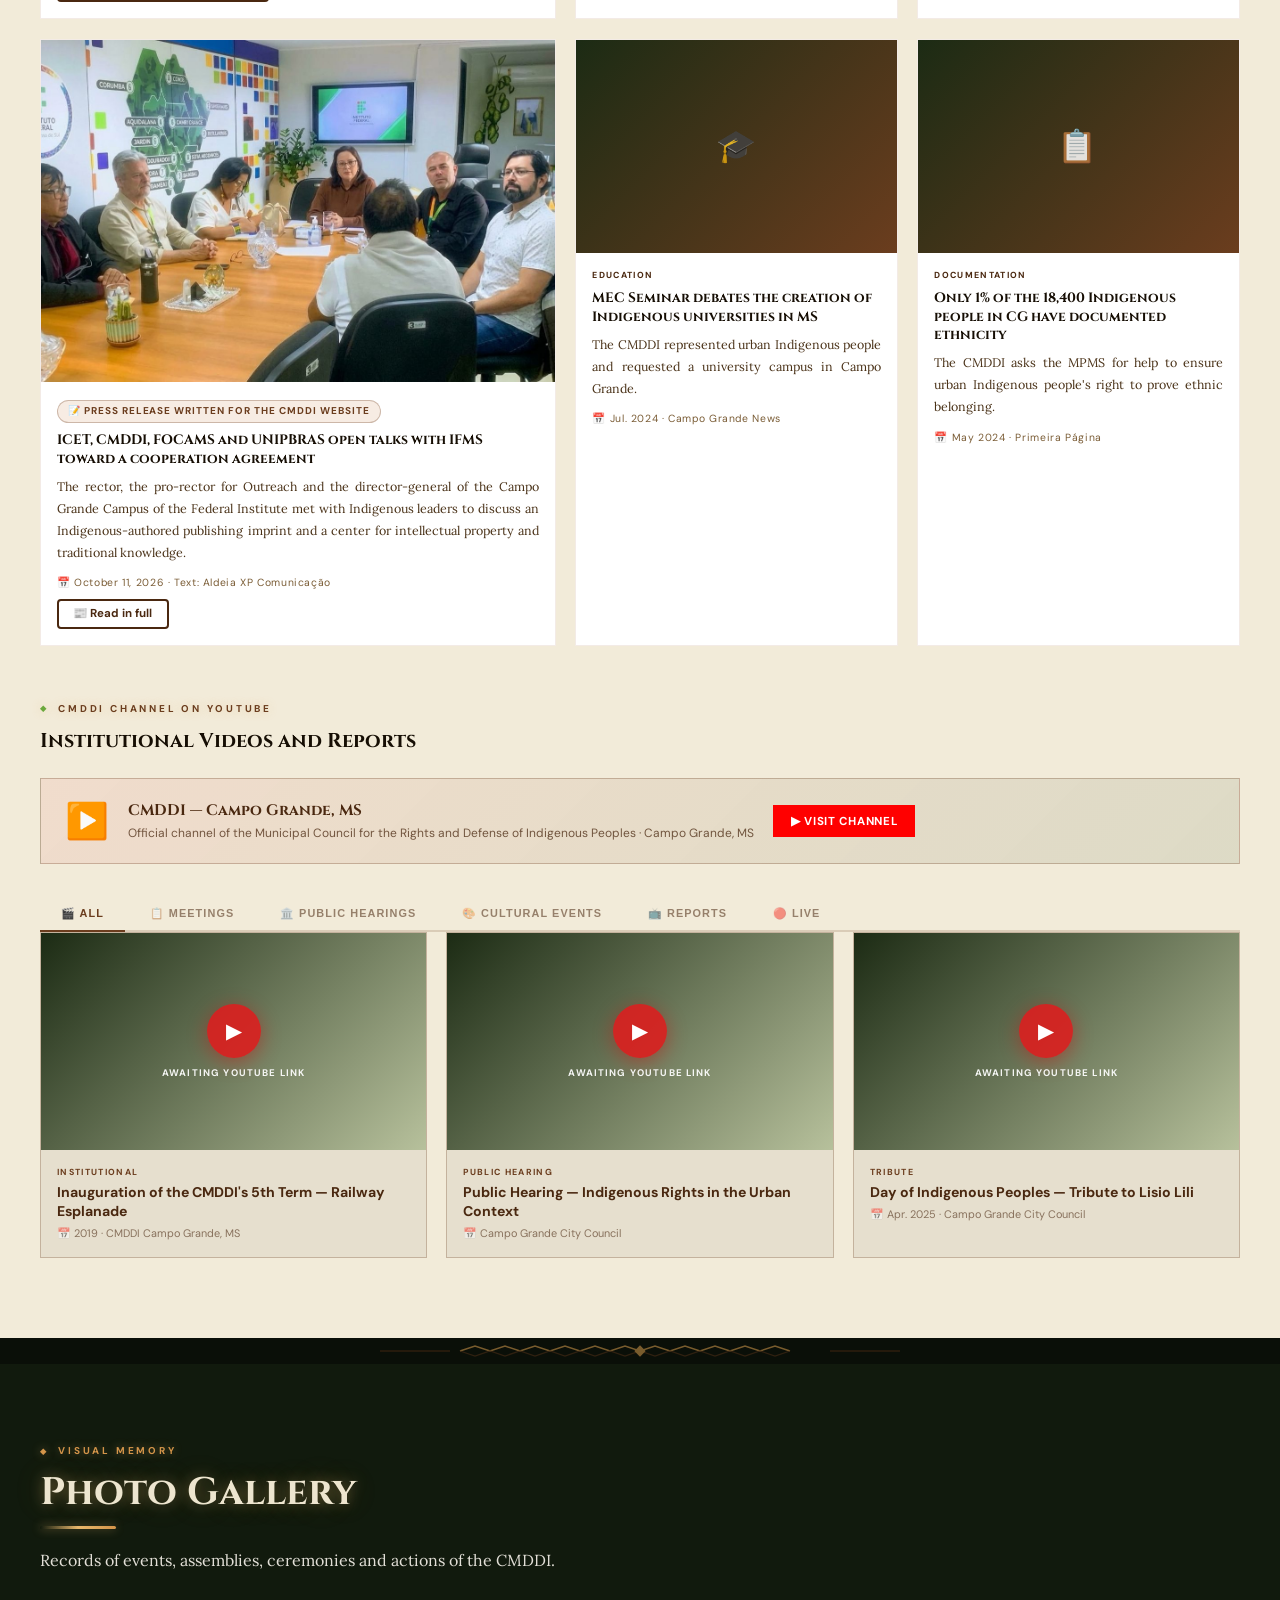
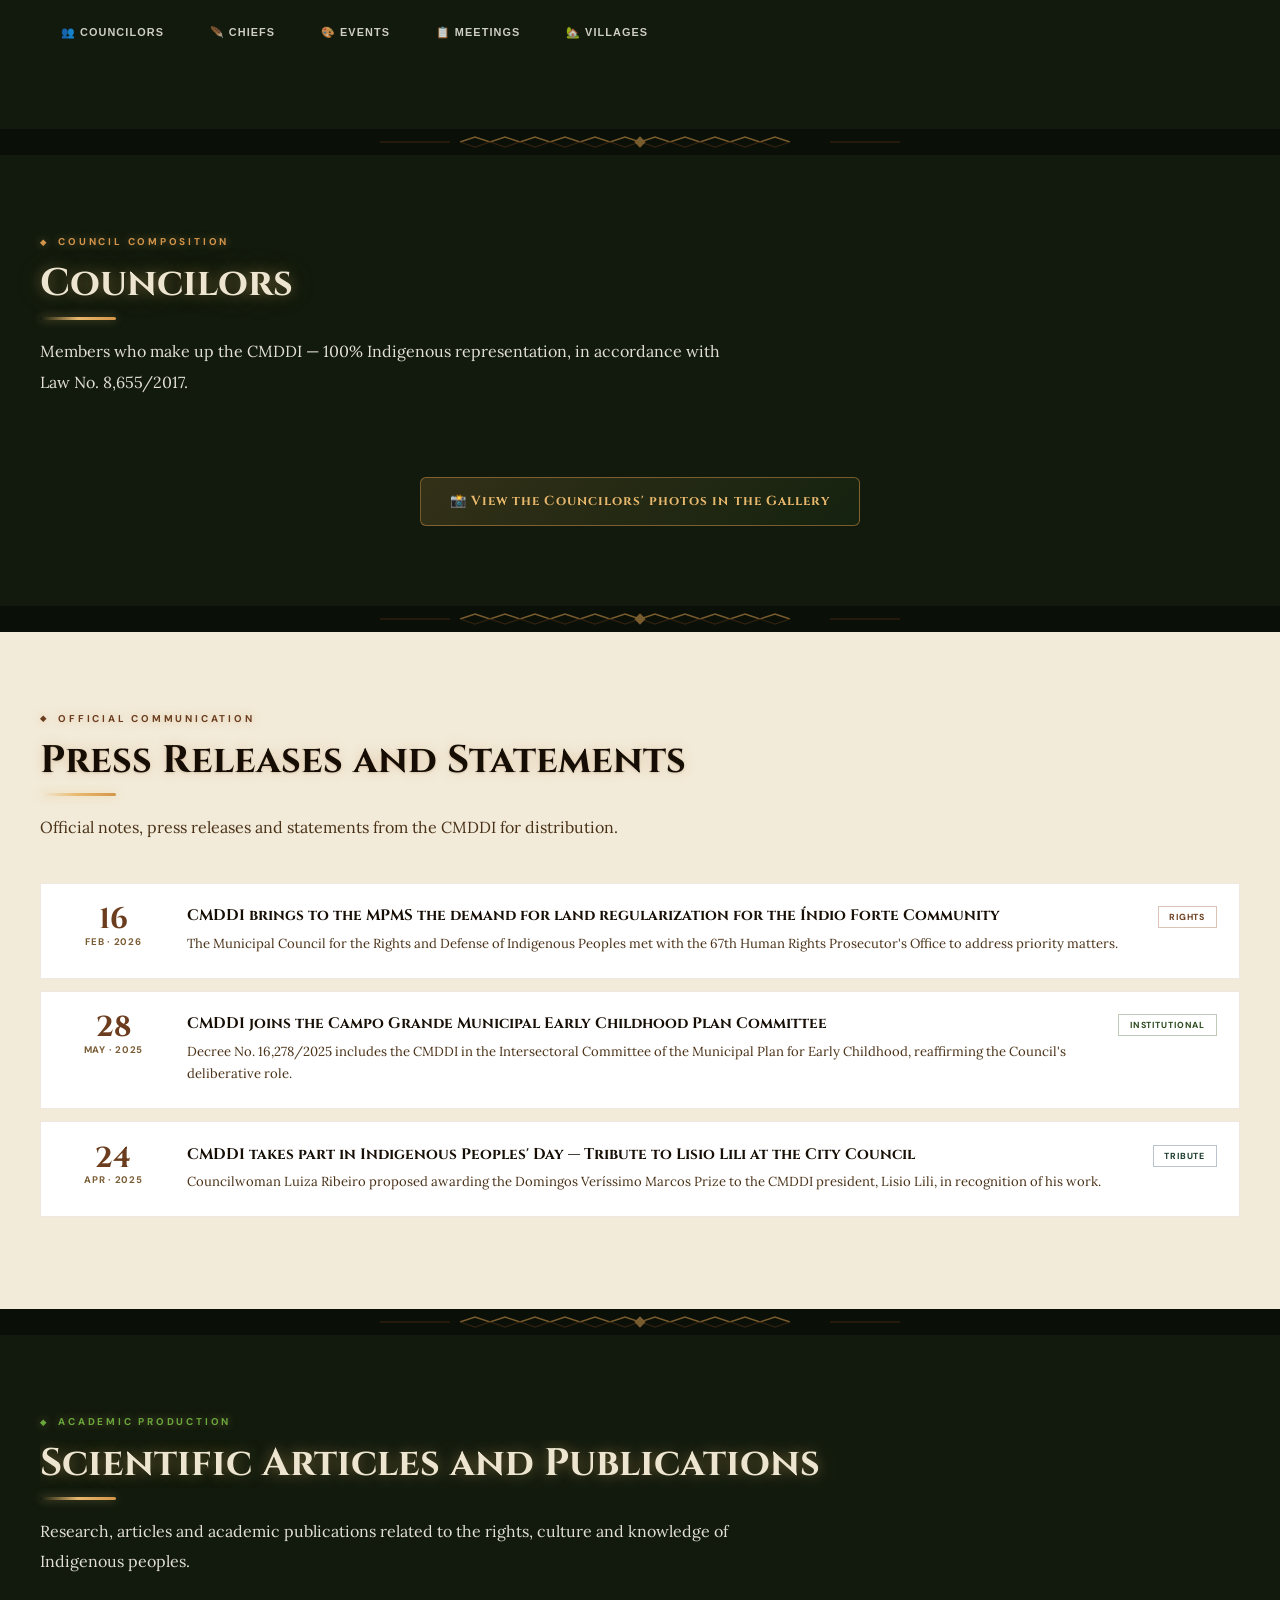
==== commit 7b354402: "CMDDI: Abertura animada em toda entrada na página Co-Authored-By: Claude Opus 5.5 <noreply@anthropic" ====
--- a/index.html
+++ b/index.html
@@ -2727,6 +2727,7 @@
 <link rel="preload" as="image" href="assets/foto/hero-terena-tochas.webp">
 </head>
 <body>
+<script src="assets/abertura.js?v=20261116"></script>
 
 <!-- FAIXA TOPO -->
 <div class="faixa-indigena"></div>
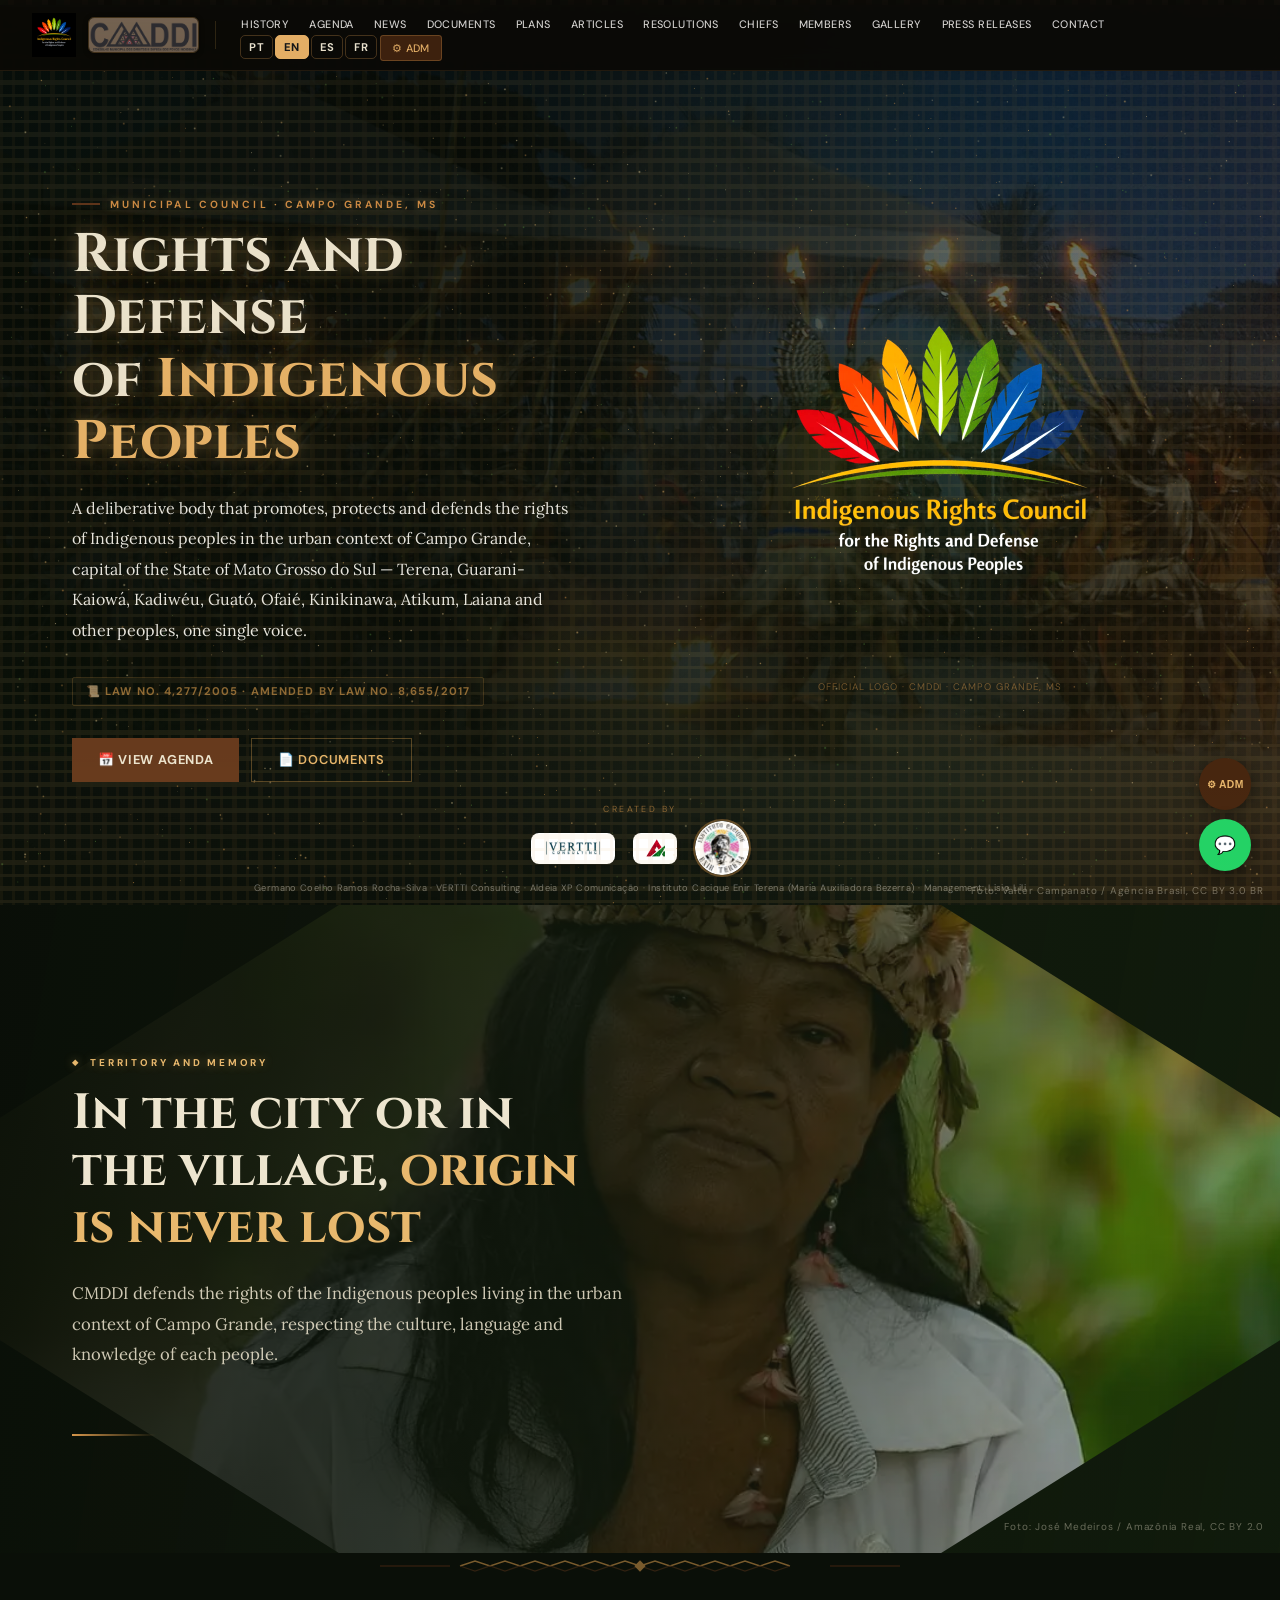
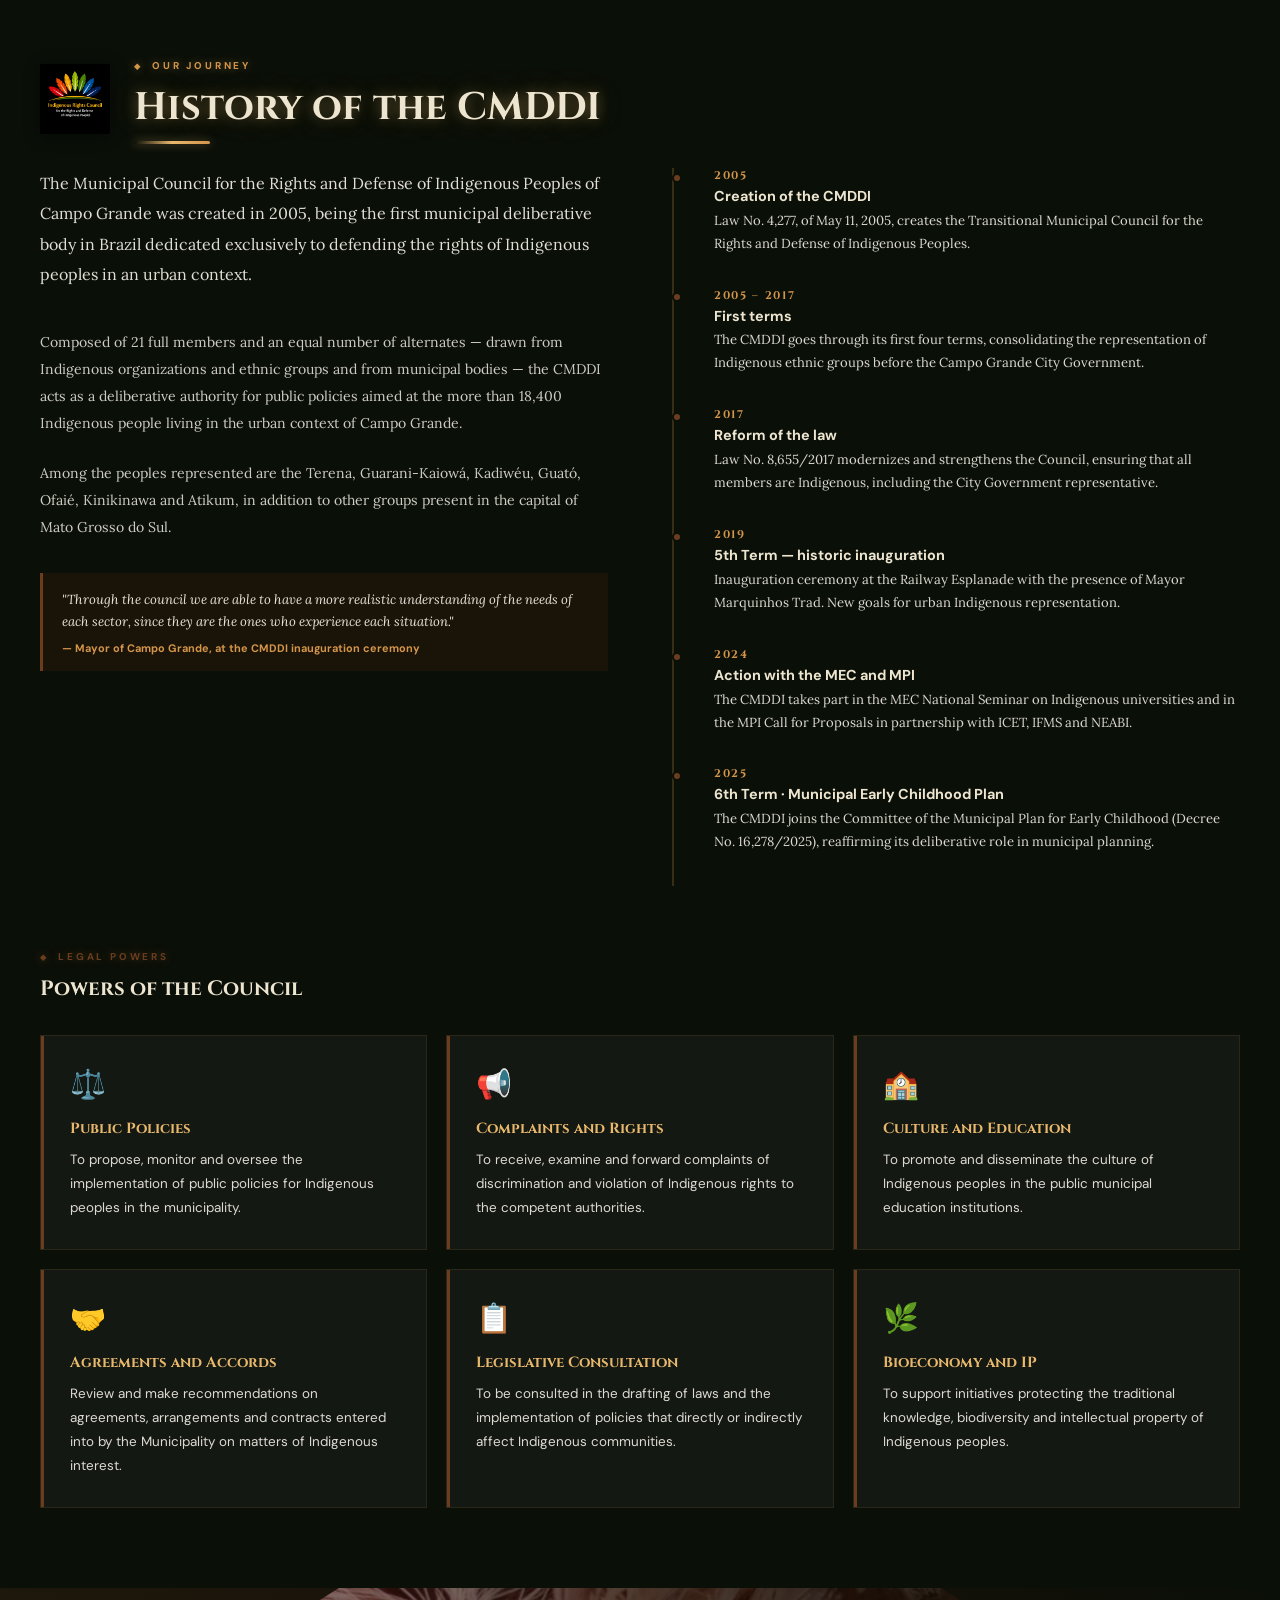
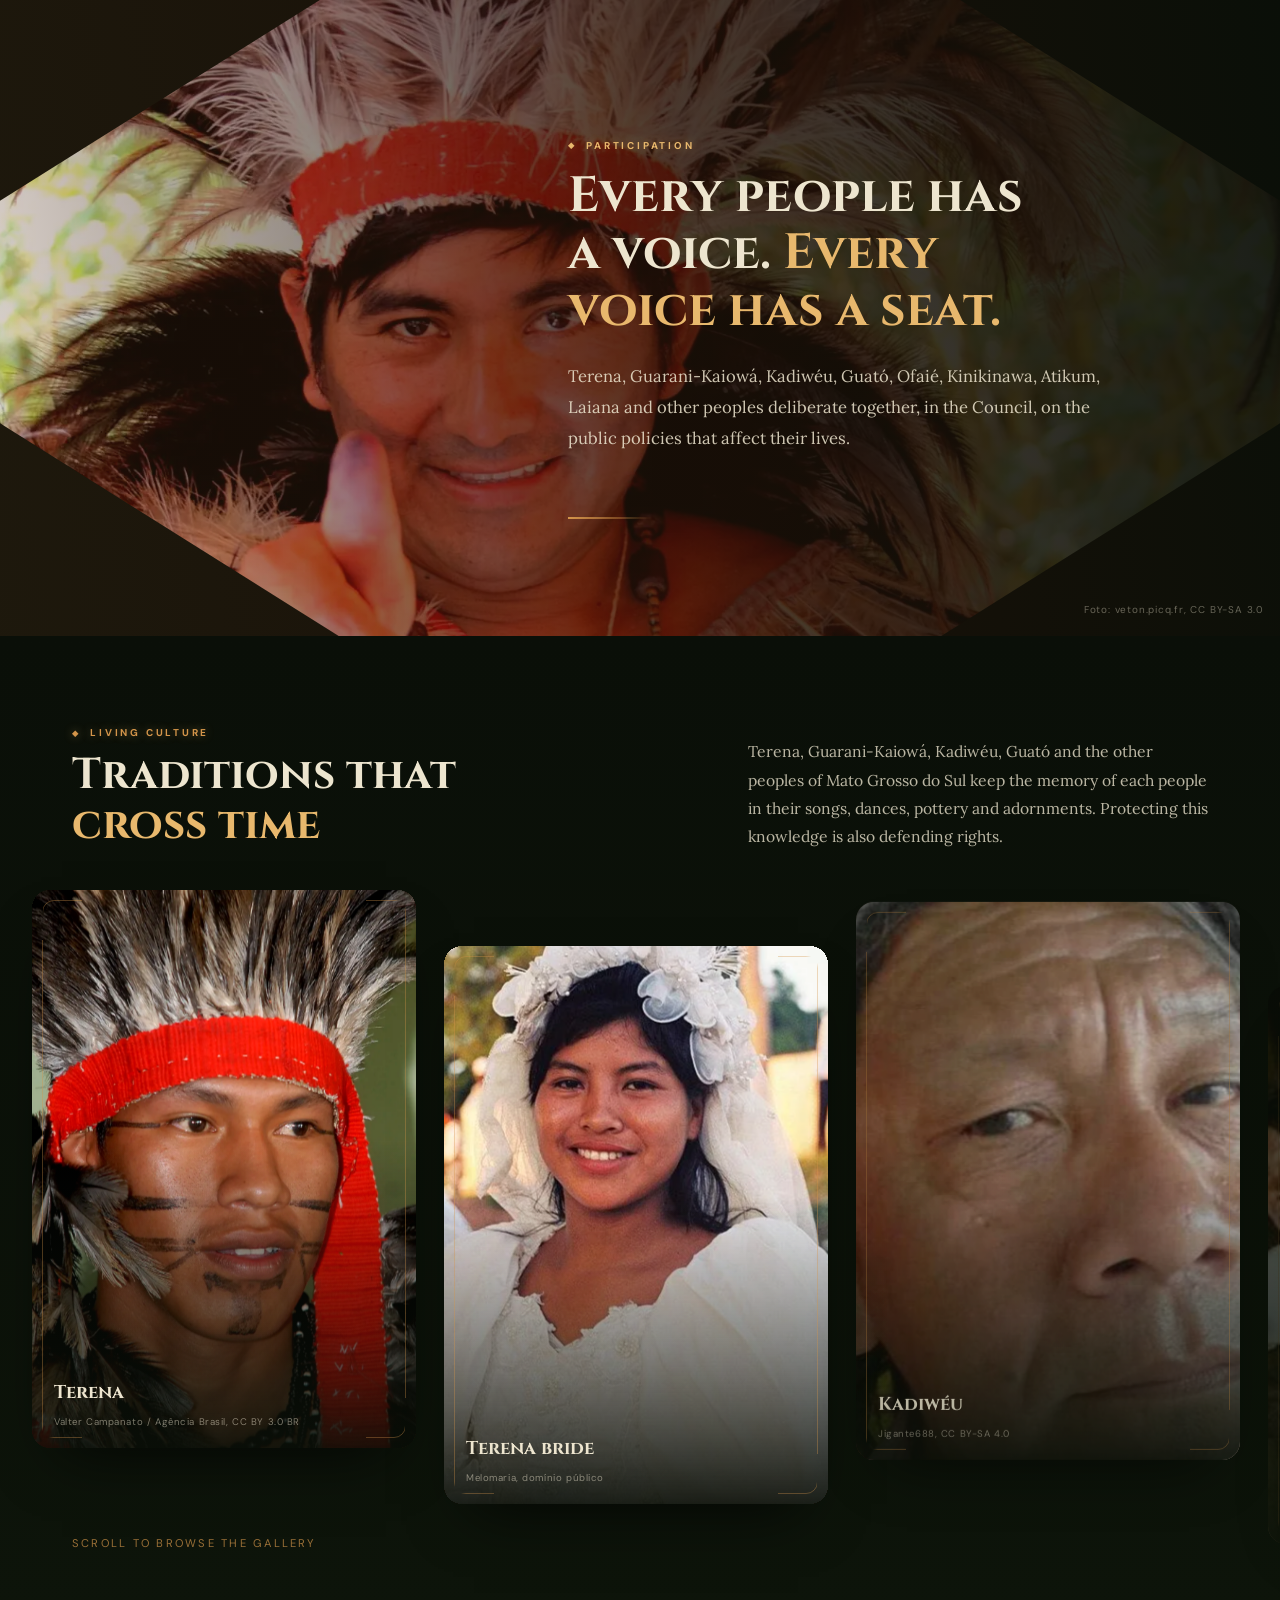
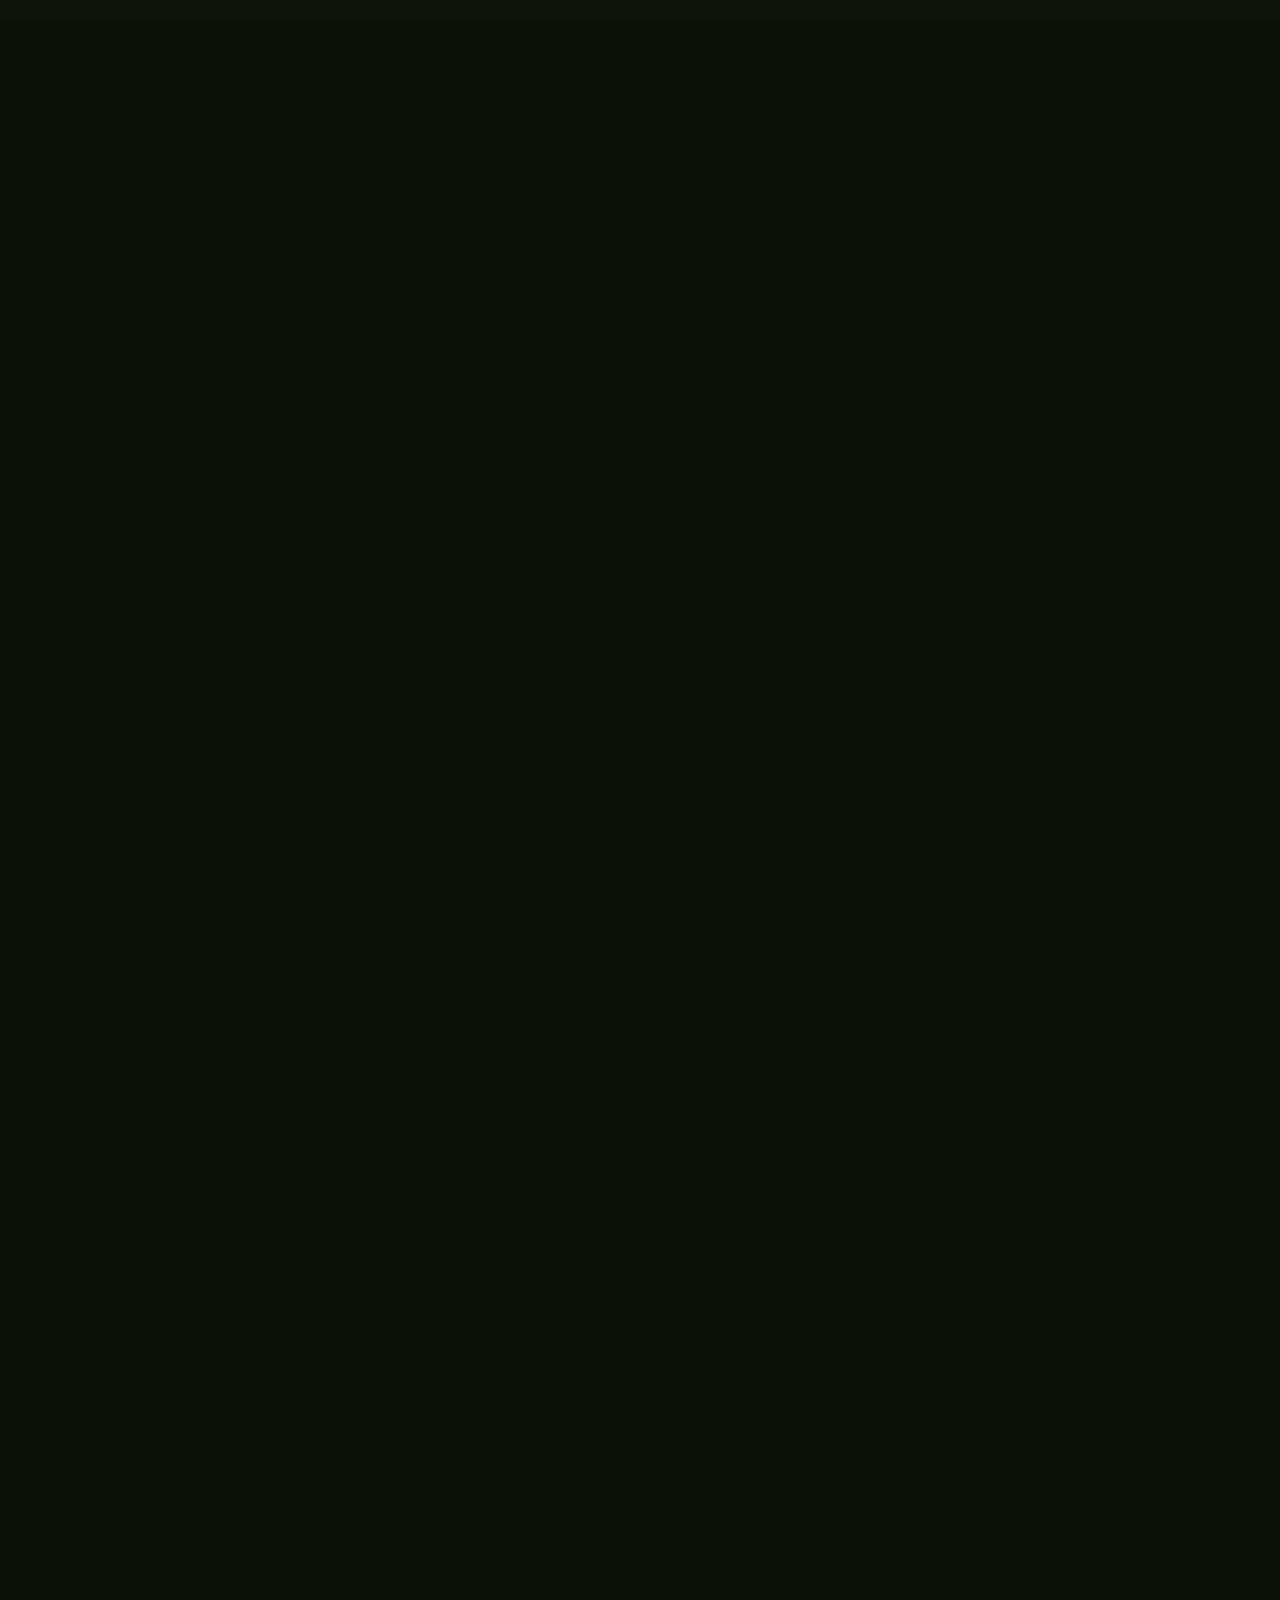
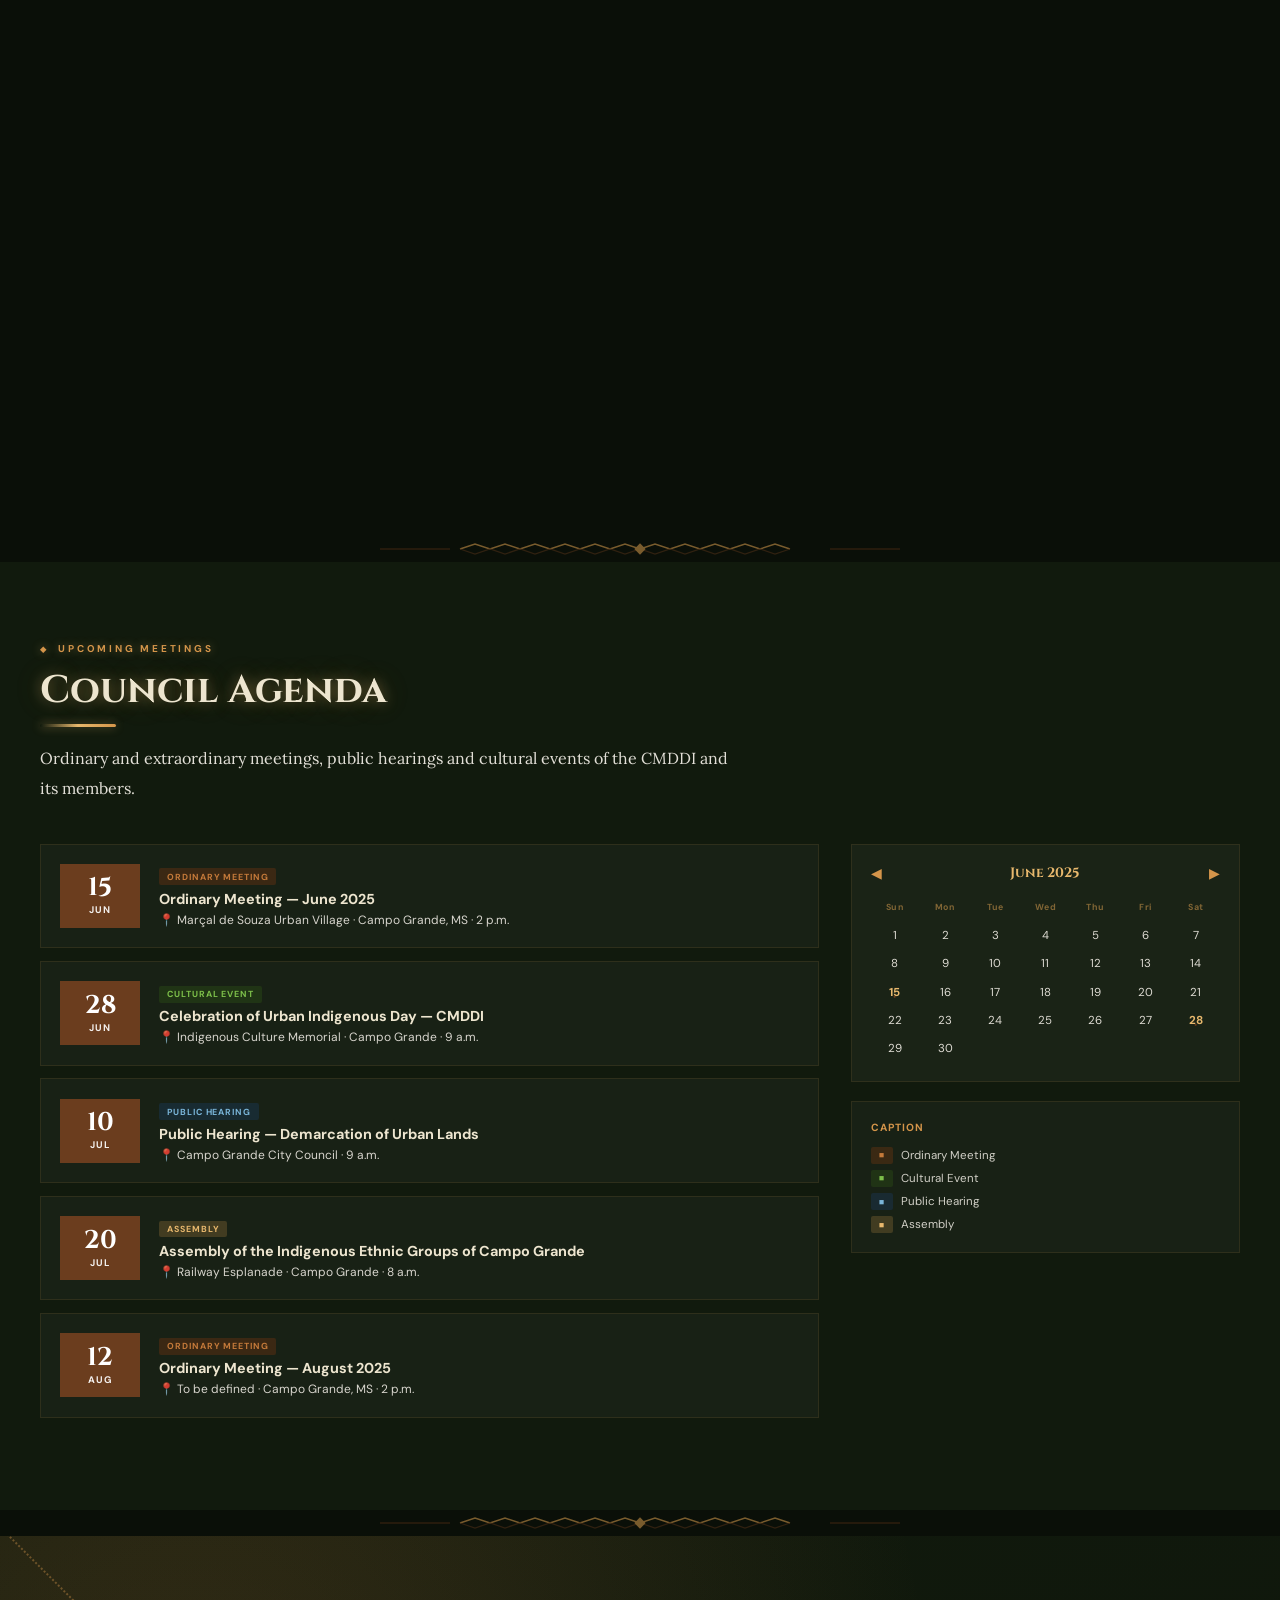
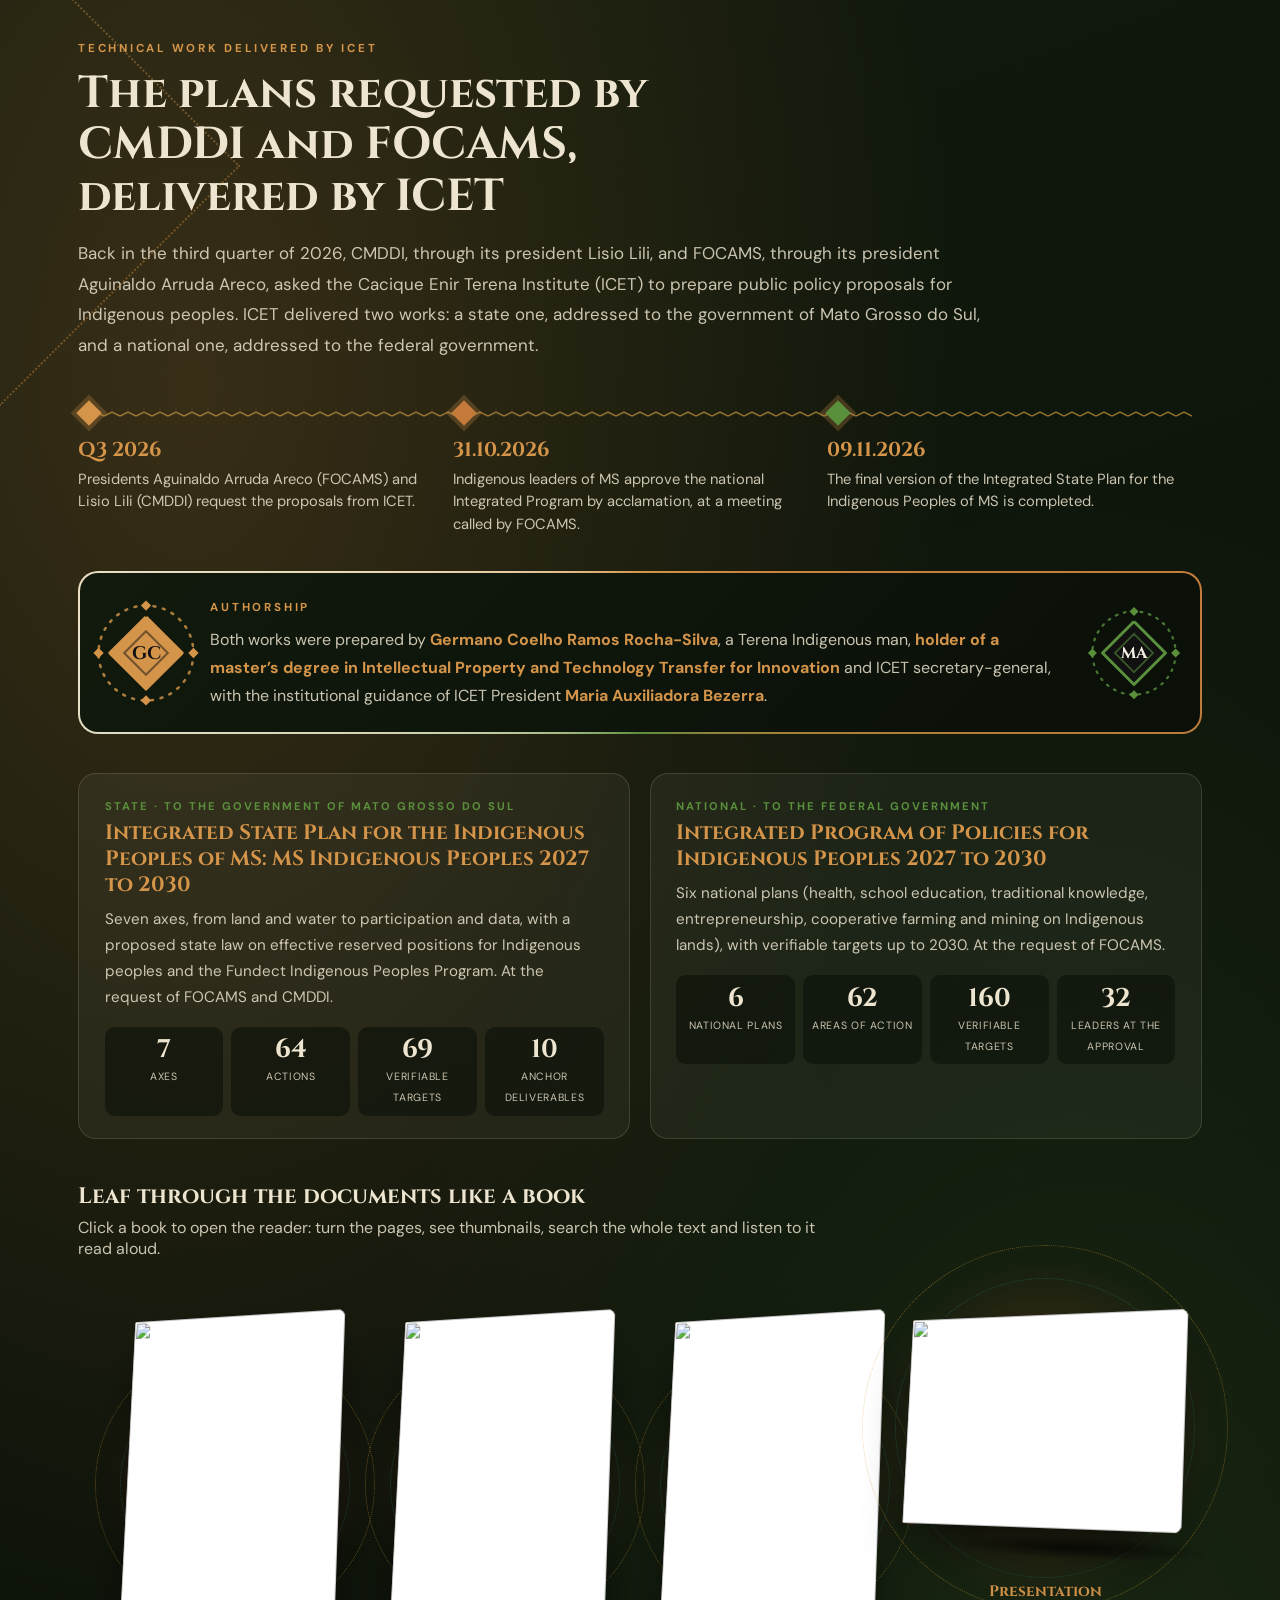
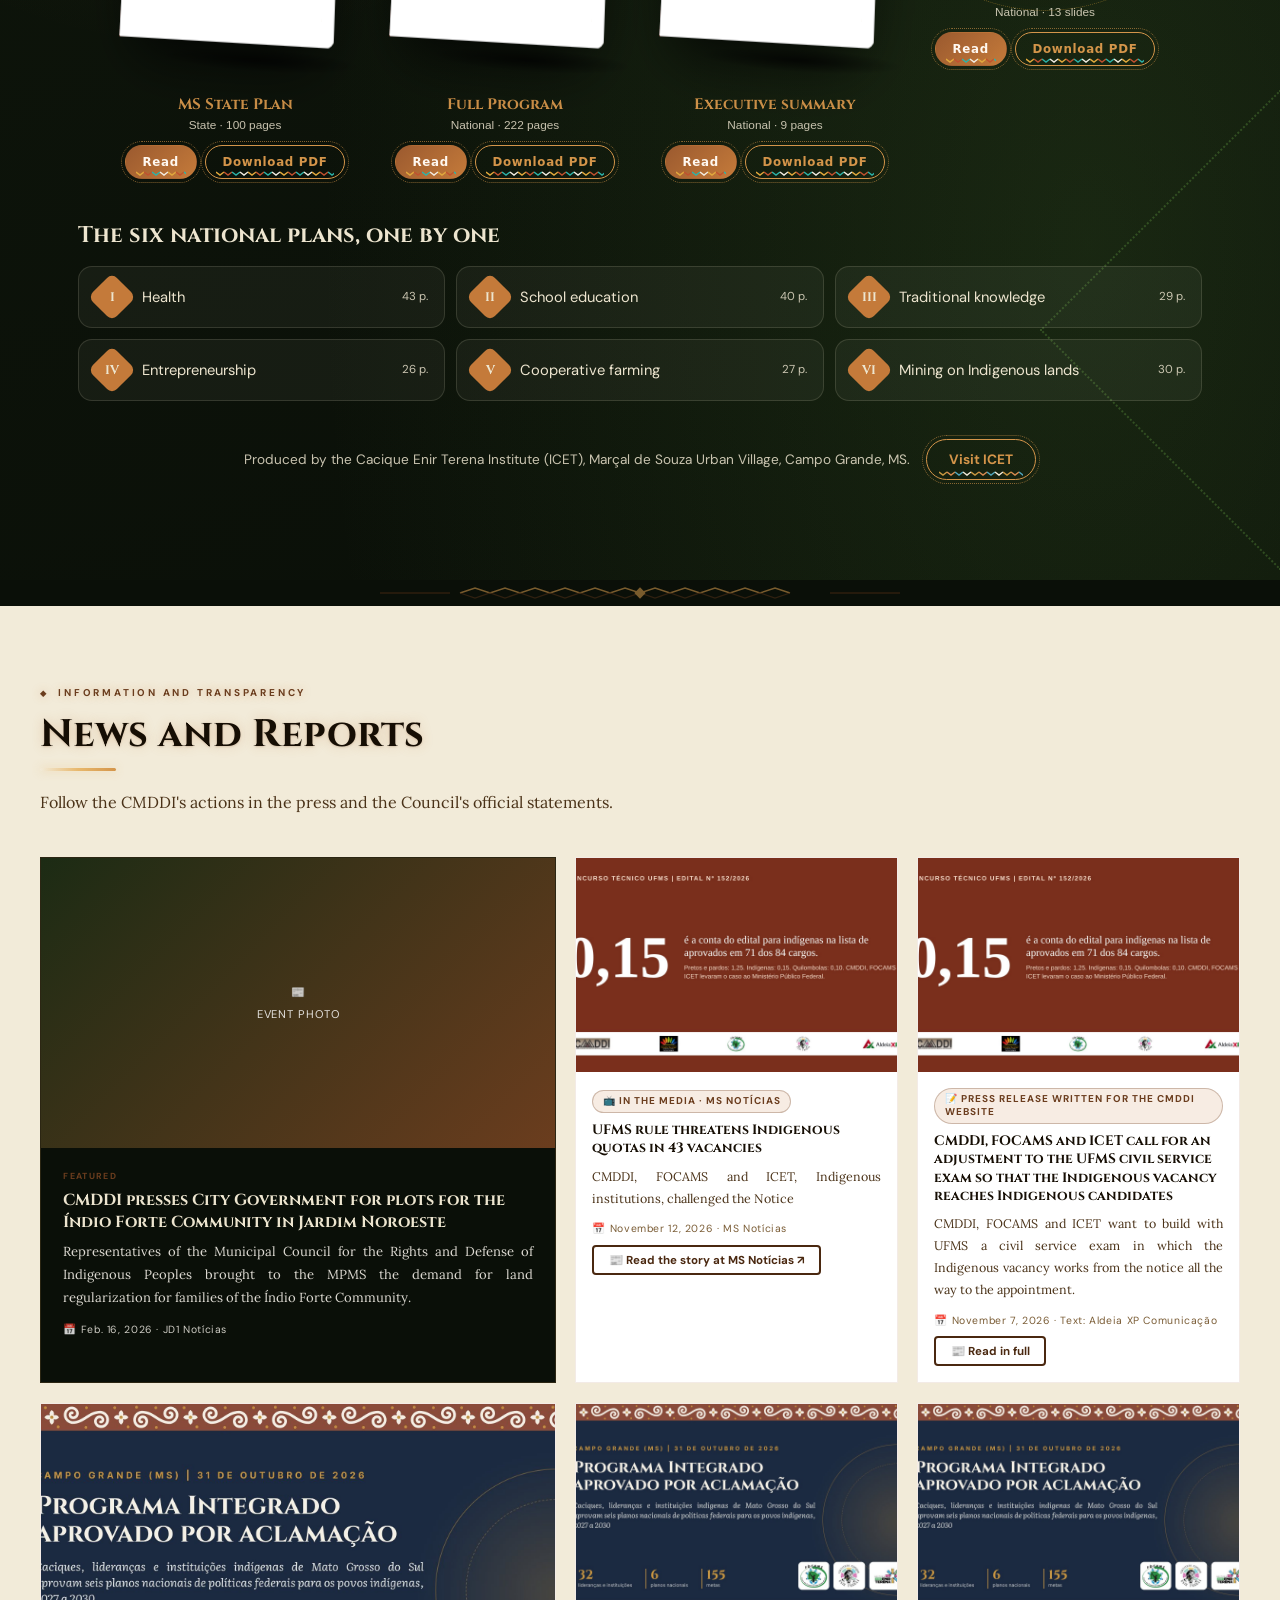
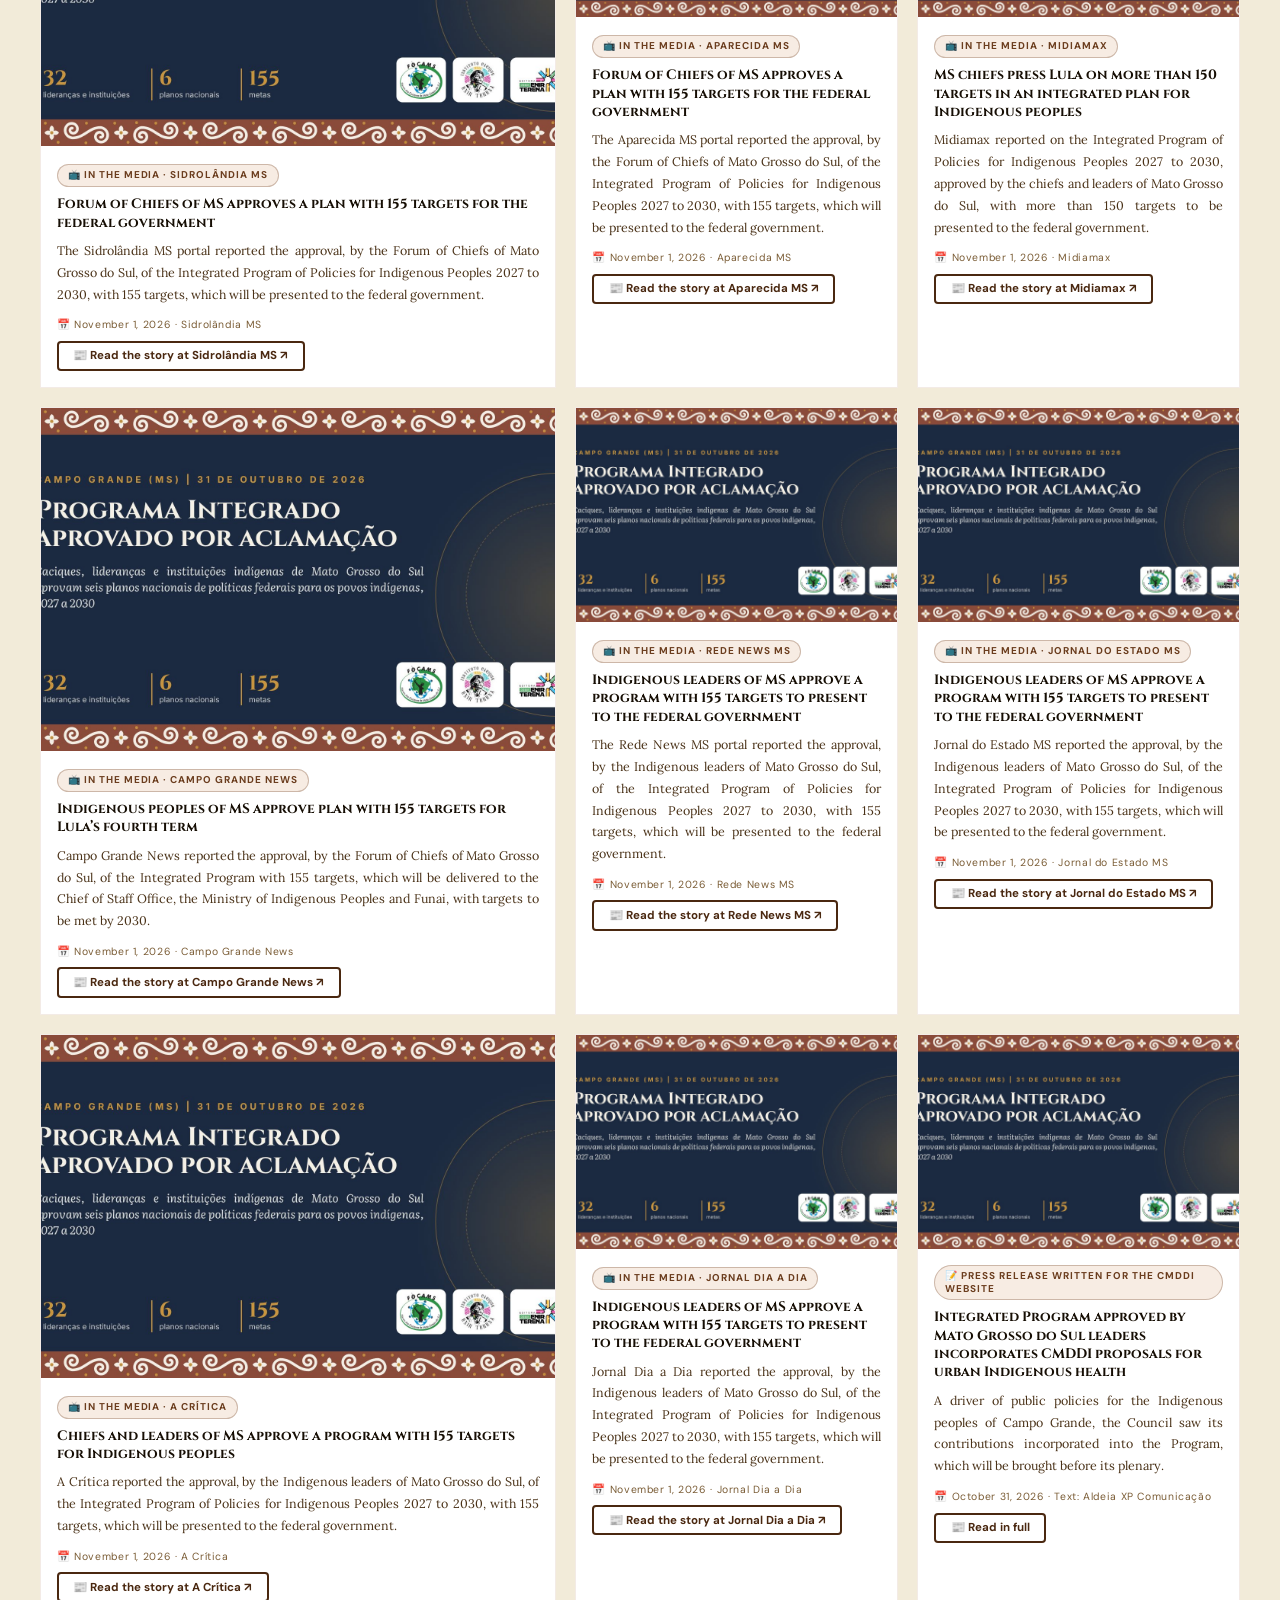
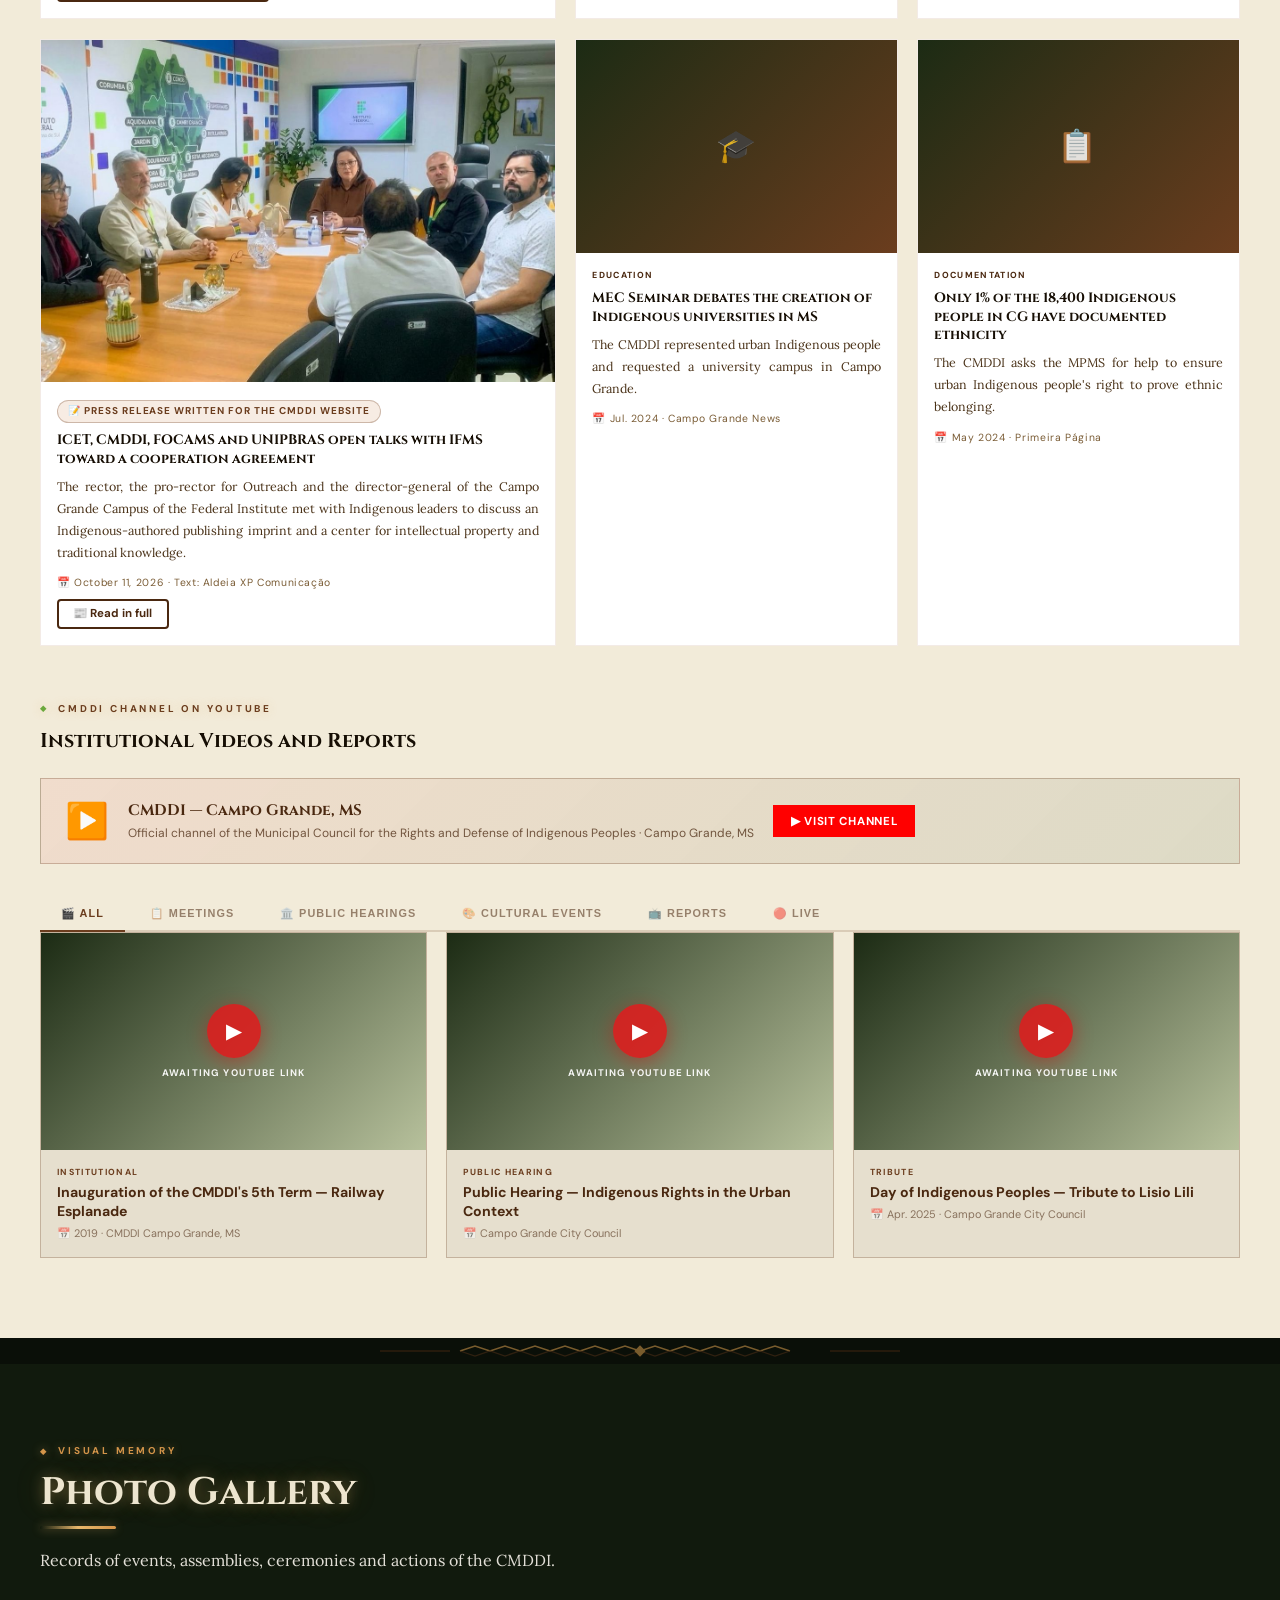
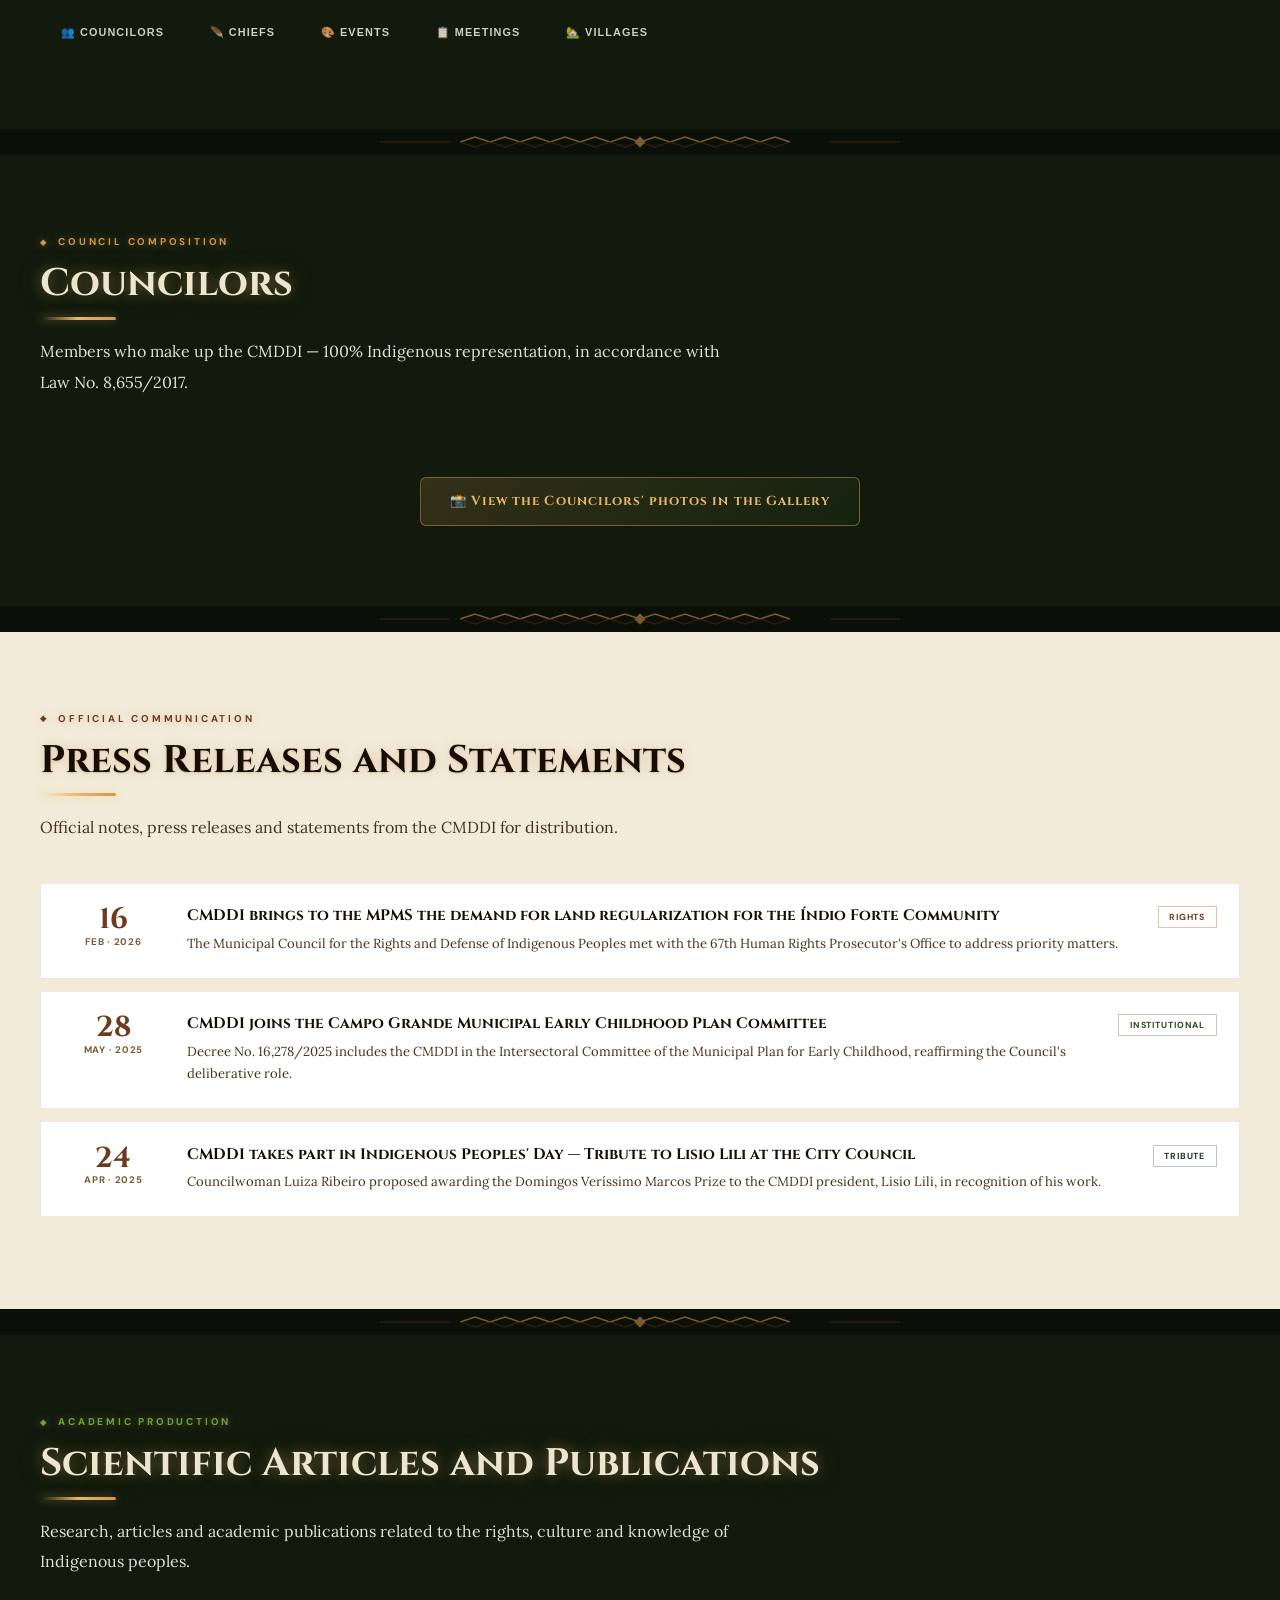
==== commit 04ac9b3e: "Livro Autodeterminação Cultural: são sete coautores, não seis (PT, EN, ES) Co-Authored-By: Claude Op" ====
--- a/index.html
+++ b/index.html
@@ -10645,7 +10645,7 @@
   document.addEventListener('DOMContentLoaded', function(){ aplicar(inicial); });
 })();
 </script>
-<script type="application/json" id="nt-dados-iniciais">{"versao": 1, "itens": {"midia_jornaldiadia_programa_integrado_20261101": {"tipo": "midia", "data": "2026-11-01", "ts": 1793559600000, "titulo": {"pt": "Lideranças indígenas de MS aprovam programa com 155 metas para apresentar ao governo federal", "en": "Indigenous leaders of MS approve a program with 155 targets to present to the federal government", "es": "Liderazgos indígenas de MS aprueban un programa con 155 metas para presentar al gobierno federal", "fr": "Les dirigeants autochtones du MS approuvent un programme de 155 objectifs à présenter au gouvernement fédéral"}, "resumo": {"pt": "O Jornal Dia a Dia noticiou a aprovação, pelas lideranças indígenas de Mato Grosso do Sul, do Programa Integrado de Políticas para os Povos Indígenas 2027 a 2030, com 155 metas, que será apresentado ao governo federal.", "en": "Jornal Dia a Dia reported the approval, by the Indigenous leaders of Mato Grosso do Sul, of the Integrated Program of Policies for Indigenous Peoples 2027 to 2030, with 155 targets, which will be presented to the federal government.", "es": "El Jornal Dia a Dia informó sobre la aprobación, por los liderazgos indígenas de Mato Grosso do Sul, del Programa Integrado de Políticas para los Pueblos Indígenas 2027 a 2030, con 155 metas, que será presentado al gobierno federal.", "fr": "Le Jornal Dia a Dia a rendu compte de l’approbation, par les dirigeants autochtones du Mato Grosso do Sul, du Programme intégré de politiques pour les peuples autochtones 2027 à 2030, avec 155 objectifs, qui sera présenté au gouvernement fédéral."}, "texto": {"pt": ["O Jornal Dia a Dia noticiou a aprovação, pelas lideranças indígenas de Mato Grosso do Sul, do Programa Integrado de Políticas para os Povos Indígenas 2027 a 2030, com 155 metas, que será apresentado ao governo federal.", "O Programa foi aprovado por unanimidade e por aclamação em 31 de outubro de 2026, em Campo Grande, em reunião convocada pelo Fórum dos Caciques de Mato Grosso do Sul (FOCAMS). Reúne seis planos nacionais, com 61 eixos de execução, e foi elaborado pelo Instituto Cacique Enir Terena (ICET), a pedido do FOCAMS. A matéria completa está no site do Jornal Dia a Dia."], "en": ["Jornal Dia a Dia reported the approval, by the Indigenous leaders of Mato Grosso do Sul, of the Integrated Program of Policies for Indigenous Peoples 2027 to 2030, with 155 targets, which will be presented to the federal government.", "The Program was approved unanimously and by acclamation on October 31, 2026, in Campo Grande, at a meeting called by the Forum of Chiefs of Mato Grosso do Sul (FOCAMS). It brings together six national plans, with 61 lines of action, and was prepared by the Cacique Enir Terena Institute (ICET) at the request of FOCAMS. The full story is on the Jornal Dia a Dia website."], "es": ["El Jornal Dia a Dia informó sobre la aprobación, por los liderazgos indígenas de Mato Grosso do Sul, del Programa Integrado de Políticas para los Pueblos Indígenas 2027 a 2030, con 155 metas, que será presentado al gobierno federal.", "El Programa fue aprobado por unanimidad y por aclamación el 31 de octubre de 2026, en Campo Grande, en una reunión convocada por el Foro de los Caciques de Mato Grosso do Sul (FOCAMS). Reúne seis planes nacionales, con 61 ejes de ejecución, y fue elaborado por el Instituto Cacique Enir Terena (ICET), a pedido del FOCAMS. La nota completa está en el sitio de Jornal Dia a Dia."], "fr": ["Le Jornal Dia a Dia a rendu compte de l’approbation, par les dirigeants autochtones du Mato Grosso do Sul, du Programme intégré de politiques pour les peuples autochtones 2027 à 2030, avec 155 objectifs, qui sera présenté au gouvernement fédéral.", "Le Programme a été approuvé à l’unanimité et par acclamation le 31 octobre 2026, à Campo Grande, lors d’une réunion convoquée par le Forum des Caciques du Mato Grosso do Sul (FOCAMS). Il réunit six plans nationaux, avec 61 axes d’exécution, et a été élaboré par l’Institut Cacique Enir Terena (ICET) à la demande du FOCAMS. L’article complet est disponible sur le site de Jornal Dia a Dia."]}, "veiculo": "Jornal Dia a Dia", "link": "https://jornaldiadia.com.br/povos-indigenas-liderancas-indigenas-de-ms-aprovam-programa-com-155-metas-para-apresentar-ao-governo-federal/", "capa": "assets/galeria/programa-integrado-00-aprovacao.jpg.png", "capaLeg": {"pt": "Programa Integrado de Políticas para os Povos Indígenas 2027 a 2030.", "en": "Integrated Program of Policies for Indigenous Peoples 2027 to 2030.", "es": "Programa Integrado de Políticas para los Pueblos Indígenas 2027 a 2030.", "fr": "Programme intégré de politiques pour les peuples autochtones 2027 à 2030."}}, "midia_acritica_programa_integrado_20261101": {"tipo": "midia", "data": "2026-11-01", "ts": 1793556000000, "titulo": {"pt": "Caciques e lideranças de MS aprovam programa com 155 metas para os povos indígenas", "en": "Chiefs and leaders of MS approve a program with 155 targets for Indigenous peoples", "es": "Caciques y liderazgos de MS aprueban un programa con 155 metas para los pueblos indígenas", "fr": "Les caciques et dirigeants du MS approuvent un programme de 155 objectifs pour les peuples autochtones"}, "resumo": {"pt": "O jornal A Crítica noticiou a aprovação, pelas lideranças indígenas de Mato Grosso do Sul, do Programa Integrado de Políticas para os Povos Indígenas 2027 a 2030, com 155 metas, que será apresentado ao governo federal.", "en": "A Crítica reported the approval, by the Indigenous leaders of Mato Grosso do Sul, of the Integrated Program of Policies for Indigenous Peoples 2027 to 2030, with 155 targets, which will be presented to the federal government.", "es": "El diario A Crítica informó sobre la aprobación, por los liderazgos indígenas de Mato Grosso do Sul, del Programa Integrado de Políticas para los Pueblos Indígenas 2027 a 2030, con 155 metas, que será presentado al gobierno federal.", "fr": "Le journal A Crítica a rendu compte de l’approbation, par les dirigeants autochtones du Mato Grosso do Sul, du Programme intégré de politiques pour les peuples autochtones 2027 à 2030, avec 155 objectifs, qui sera présenté au gouvernement fédéral."}, "texto": {"pt": ["O jornal A Crítica noticiou a aprovação, pelas lideranças indígenas de Mato Grosso do Sul, do Programa Integrado de Políticas para os Povos Indígenas 2027 a 2030, com 155 metas, que será apresentado ao governo federal.", "O Programa foi aprovado por unanimidade e por aclamação em 31 de outubro de 2026, em Campo Grande, em reunião convocada pelo Fórum dos Caciques de Mato Grosso do Sul (FOCAMS). Reúne seis planos nacionais, com 61 eixos de execução, e foi elaborado pelo Instituto Cacique Enir Terena (ICET), a pedido do FOCAMS. A matéria completa está no site do jornal A Crítica."], "en": ["A Crítica reported the approval, by the Indigenous leaders of Mato Grosso do Sul, of the Integrated Program of Policies for Indigenous Peoples 2027 to 2030, with 155 targets, which will be presented to the federal government.", "The Program was approved unanimously and by acclamation on October 31, 2026, in Campo Grande, at a meeting called by the Forum of Chiefs of Mato Grosso do Sul (FOCAMS). It brings together six national plans, with 61 lines of action, and was prepared by the Cacique Enir Terena Institute (ICET) at the request of FOCAMS. The full story is on the A Crítica website."], "es": ["El diario A Crítica informó sobre la aprobación, por los liderazgos indígenas de Mato Grosso do Sul, del Programa Integrado de Políticas para los Pueblos Indígenas 2027 a 2030, con 155 metas, que será presentado al gobierno federal.", "El Programa fue aprobado por unanimidad y por aclamación el 31 de octubre de 2026, en Campo Grande, en una reunión convocada por el Foro de los Caciques de Mato Grosso do Sul (FOCAMS). Reúne seis planes nacionales, con 61 ejes de ejecución, y fue elaborado por el Instituto Cacique Enir Terena (ICET), a pedido del FOCAMS. La nota completa está en el sitio del diario A Crítica."], "fr": ["Le journal A Crítica a rendu compte de l’approbation, par les dirigeants autochtones du Mato Grosso do Sul, du Programme intégré de politiques pour les peuples autochtones 2027 à 2030, avec 155 objectifs, qui sera présenté au gouvernement fédéral.", "Le Programme a été approuvé à l’unanimité et par acclamation le 31 octobre 2026, à Campo Grande, lors d’une réunion convoquée par le Forum des Caciques du Mato Grosso do Sul (FOCAMS). Il réunit six plans nationaux, avec 61 axes d’exécution, et a été élaboré par l’Institut Cacique Enir Terena (ICET) à la demande du FOCAMS. L’article complet est disponible sur le site du journal A Crítica."]}, "veiculo": "A Crítica", "link": "https://acritica.net/politica/caciques-liderancas-ms-aprovam-programa-155-metas-povos-indigenas-governo-federal/", "capa": "assets/galeria/programa-integrado-00-aprovacao.jpg.png", "capaLeg": {"pt": "Programa Integrado de Políticas para os Povos Indígenas 2027 a 2030.", "en": "Integrated Program of Policies for Indigenous Peoples 2027 to 2030.", "es": "Programa Integrado de Políticas para los Pueblos Indígenas 2027 a 2030.", "fr": "Programme intégré de politiques pour les peuples autochtones 2027 à 2030."}}, "midia_jornaldoestado_programa_integrado_20261101": {"tipo": "midia", "data": "2026-11-01", "ts": 1793552400000, "titulo": {"pt": "Lideranças indígenas de MS aprovam programa com 155 metas para apresentar ao governo federal", "en": "Indigenous leaders of MS approve a program with 155 targets to present to the federal government", "es": "Liderazgos indígenas de MS aprueban un programa con 155 metas para presentar al gobierno federal", "fr": "Les dirigeants autochtones du MS approuvent un programme de 155 objectifs à présenter au gouvernement fédéral"}, "resumo": {"pt": "O Jornal do Estado MS noticiou a aprovação, pelas lideranças indígenas de Mato Grosso do Sul, do Programa Integrado de Políticas para os Povos Indígenas 2027 a 2030, com 155 metas, que será apresentado ao governo federal.", "en": "Jornal do Estado MS reported the approval, by the Indigenous leaders of Mato Grosso do Sul, of the Integrated Program of Policies for Indigenous Peoples 2027 to 2030, with 155 targets, which will be presented to the federal government.", "es": "El Jornal do Estado MS informó sobre la aprobación, por los liderazgos indígenas de Mato Grosso do Sul, del Programa Integrado de Políticas para los Pueblos Indígenas 2027 a 2030, con 155 metas, que será presentado al gobierno federal.", "fr": "Le Jornal do Estado MS a rendu compte de l’approbation, par les dirigeants autochtones du Mato Grosso do Sul, du Programme intégré de politiques pour les peuples autochtones 2027 à 2030, avec 155 objectifs, qui sera présenté au gouvernement fédéral."}, "texto": {"pt": ["O Jornal do Estado MS noticiou a aprovação, pelas lideranças indígenas de Mato Grosso do Sul, do Programa Integrado de Políticas para os Povos Indígenas 2027 a 2030, com 155 metas, que será apresentado ao governo federal.", "O Programa foi aprovado por unanimidade e por aclamação em 31 de outubro de 2026, em Campo Grande, em reunião convocada pelo Fórum dos Caciques de Mato Grosso do Sul (FOCAMS). Reúne seis planos nacionais, com 61 eixos de execução, e foi elaborado pelo Instituto Cacique Enir Terena (ICET), a pedido do FOCAMS. A matéria completa está no site do Jornal do Estado MS."], "en": ["Jornal do Estado MS reported the approval, by the Indigenous leaders of Mato Grosso do Sul, of the Integrated Program of Policies for Indigenous Peoples 2027 to 2030, with 155 targets, which will be presented to the federal government.", "The Program was approved unanimously and by acclamation on October 31, 2026, in Campo Grande, at a meeting called by the Forum of Chiefs of Mato Grosso do Sul (FOCAMS). It brings together six national plans, with 61 lines of action, and was prepared by the Cacique Enir Terena Institute (ICET) at the request of FOCAMS. The full story is on the Jornal do Estado MS website."], "es": ["El Jornal do Estado MS informó sobre la aprobación, por los liderazgos indígenas de Mato Grosso do Sul, del Programa Integrado de Políticas para los Pueblos Indígenas 2027 a 2030, con 155 metas, que será presentado al gobierno federal.", "El Programa fue aprobado por unanimidad y por aclamación el 31 de octubre de 2026, en Campo Grande, en una reunión convocada por el Foro de los Caciques de Mato Grosso do Sul (FOCAMS). Reúne seis planes nacionales, con 61 ejes de ejecución, y fue elaborado por el Instituto Cacique Enir Terena (ICET), a pedido del FOCAMS. La nota completa está en el sitio de Jornal do Estado MS."], "fr": ["Le Jornal do Estado MS a rendu compte de l’approbation, par les dirigeants autochtones du Mato Grosso do Sul, du Programme intégré de politiques pour les peuples autochtones 2027 à 2030, avec 155 objectifs, qui sera présenté au gouvernement fédéral.", "Le Programme a été approuvé à l’unanimité et par acclamation le 31 octobre 2026, à Campo Grande, lors d’une réunion convoquée par le Forum des Caciques du Mato Grosso do Sul (FOCAMS). Il réunit six plans nationaux, avec 61 axes d’exécution, et a été élaboré par l’Institut Cacique Enir Terena (ICET) à la demande du FOCAMS. L’article complet est disponible sur le site de Jornal do Estado MS."]}, "veiculo": "Jornal do Estado MS", "link": "https://jornaldoestadoms.com.br/noticia/53937-liderancas-indigenas-de-ms-aprovam-programa-com-155-metas-para-apresentar-ao-governo-federal", "capa": "assets/galeria/programa-integrado-00-aprovacao.jpg.png", "capaLeg": {"pt": "Programa Integrado de Políticas para os Povos Indígenas 2027 a 2030.", "en": "Integrated Program of Policies for Indigenous Peoples 2027 to 2030.", "es": "Programa Integrado de Políticas para los Pueblos Indígenas 2027 a 2030.", "fr": "Programme intégré de politiques pour les peuples autochtones 2027 à 2030."}}, "midia_redenews_programa_integrado_20261101": {"tipo": "midia", "data": "2026-11-01", "ts": 1793548800000, "titulo": {"pt": "Lideranças indígenas de MS aprovam programa com 155 metas para apresentar ao governo federal", "en": "Indigenous leaders of MS approve a program with 155 targets to present to the federal government", "es": "Liderazgos indígenas de MS aprueban un programa con 155 metas para presentar al gobierno federal", "fr": "Les dirigeants autochtones du MS approuvent un programme de 155 objectifs à présenter au gouvernement fédéral"}, "resumo": {"pt": "O portal Rede News MS noticiou a aprovação, pelas lideranças indígenas de Mato Grosso do Sul, do Programa Integrado de Políticas para os Povos Indígenas 2027 a 2030, com 155 metas, que será apresentado ao governo federal.", "en": "The Rede News MS portal reported the approval, by the Indigenous leaders of Mato Grosso do Sul, of the Integrated Program of Policies for Indigenous Peoples 2027 to 2030, with 155 targets, which will be presented to the federal government.", "es": "El portal Rede News MS informó sobre la aprobación, por los liderazgos indígenas de Mato Grosso do Sul, del Programa Integrado de Políticas para los Pueblos Indígenas 2027 a 2030, con 155 metas, que será presentado al gobierno federal.", "fr": "Le portail Rede News MS a rendu compte de l’approbation, par les dirigeants autochtones du Mato Grosso do Sul, du Programme intégré de politiques pour les peuples autochtones 2027 à 2030, avec 155 objectifs, qui sera présenté au gouvernement fédéral."}, "texto": {"pt": ["O portal Rede News MS noticiou a aprovação, pelas lideranças indígenas de Mato Grosso do Sul, do Programa Integrado de Políticas para os Povos Indígenas 2027 a 2030, com 155 metas, que será apresentado ao governo federal.", "O Programa foi aprovado por unanimidade e por aclamação em 31 de outubro de 2026, em Campo Grande, em reunião convocada pelo Fórum dos Caciques de Mato Grosso do Sul (FOCAMS). Reúne seis planos nacionais, com 61 eixos de execução, e foi elaborado pelo Instituto Cacique Enir Terena (ICET), a pedido do FOCAMS. A matéria completa está no site do Rede News MS."], "en": ["The Rede News MS portal reported the approval, by the Indigenous leaders of Mato Grosso do Sul, of the Integrated Program of Policies for Indigenous Peoples 2027 to 2030, with 155 targets, which will be presented to the federal government.", "The Program was approved unanimously and by acclamation on October 31, 2026, in Campo Grande, at a meeting called by the Forum of Chiefs of Mato Grosso do Sul (FOCAMS). It brings together six national plans, with 61 lines of action, and was prepared by the Cacique Enir Terena Institute (ICET) at the request of FOCAMS. The full story is on the Rede News MS website."], "es": ["El portal Rede News MS informó sobre la aprobación, por los liderazgos indígenas de Mato Grosso do Sul, del Programa Integrado de Políticas para los Pueblos Indígenas 2027 a 2030, con 155 metas, que será presentado al gobierno federal.", "El Programa fue aprobado por unanimidad y por aclamación el 31 de octubre de 2026, en Campo Grande, en una reunión convocada por el Foro de los Caciques de Mato Grosso do Sul (FOCAMS). Reúne seis planes nacionales, con 61 ejes de ejecución, y fue elaborado por el Instituto Cacique Enir Terena (ICET), a pedido del FOCAMS. La nota completa está en el sitio de Rede News MS."], "fr": ["Le portail Rede News MS a rendu compte de l’approbation, par les dirigeants autochtones du Mato Grosso do Sul, du Programme intégré de politiques pour les peuples autochtones 2027 à 2030, avec 155 objectifs, qui sera présenté au gouvernement fédéral.", "Le Programme a été approuvé à l’unanimité et par acclamation le 31 octobre 2026, à Campo Grande, lors d’une réunion convoquée par le Forum des Caciques du Mato Grosso do Sul (FOCAMS). Il réunit six plans nationaux, avec 61 axes d’exécution, et a été élaboré par l’Institut Cacique Enir Terena (ICET) à la demande du FOCAMS. L’article complet est disponible sur le site de Rede News MS."]}, "veiculo": "Rede News MS", "link": "https://redenewsms.com/noticia/85993-liderancas-indigenas-de-ms-aprovam-programa-com-155-metas-para-apresentar-ao-governo-federal", "capa": "assets/galeria/programa-integrado-00-aprovacao.jpg.png", "capaLeg": {"pt": "Programa Integrado de Políticas para os Povos Indígenas 2027 a 2030.", "en": "Integrated Program of Policies for Indigenous Peoples 2027 to 2030.", "es": "Programa Integrado de Políticas para los Pueblos Indígenas 2027 a 2030.", "fr": "Programme intégré de politiques pour les peuples autochtones 2027 à 2030."}}, "rel_programa_integrado_20261031": {"tipo": "release", "data": "2026-10-31", "ts": 1793484000000, "titulo": {"pt": "Programa Integrado aprovado pelas lideranças de MS incorpora propostas do CMDDI para a saúde indígena urbana", "en": "Integrated Program approved by Mato Grosso do Sul leaders incorporates CMDDI proposals for urban Indigenous health", "es": "El Programa Integrado aprobado por los liderazgos de MS incorpora propuestas del CMDDI para la salud indígena urbana", "fr": "Le Programme intégré approuvé par les dirigeants du MS reprend les propositions du CMDDI pour la santé autochtone en milieu urbain"}, "fina": {"pt": "Incentivador de políticas públicas para os povos indígenas de Campo Grande, o Conselho teve suas contribuições incorporadas ao Programa, que será levado à sua plenária.", "en": "A driver of public policies for the Indigenous peoples of Campo Grande, the Council saw its contributions incorporated into the Program, which will be brought before its plenary.", "es": "Impulsor de políticas públicas para los pueblos indígenas de Campo Grande, el Consejo tuvo sus contribuciones incorporadas al Programa, que será llevado a su pleno.", "fr": "Moteur des politiques publiques pour les peuples autochtones de Campo Grande, le Conseil a vu ses contributions intégrées au Programme, qui sera présenté en séance plénière."}, "local": {"pt": "Campo Grande (MS), 31 de outubro de 2026", "en": "Campo Grande (MS), October 31, 2026", "es": "Campo Grande (MS), 31 de octubre de 2026", "fr": "Campo Grande (MS), 31 octobre 2026"}, "texto": {"pt": ["O Programa Integrado de Políticas para os Povos Indígenas 2027 a 2030 foi aprovado por unanimidade e por aclamação no sábado, 31 de outubro, em reunião convocada pelo Fórum dos Caciques de Mato Grosso do Sul (FOCAMS) em Campo Grande, com a participação de 32 lideranças, caciques e instituições indígenas de todo o estado.", "O Conselho Municipal dos Direitos e Defesa dos Povos Indígenas de Campo Grande (CMDDI) atua como incentivador de políticas públicas para os povos indígenas da capital e contribuiu para o Programa. As contribuições do Conselho foram incorporadas ao texto, em especial a proposta técnica de saúde indígena urbana elaborada pelo CMDDI, que serviu de base para o piloto de atenção diferenciada aos indígenas que vivem nas cidades, começando por Campo Grande.", "O Programa é dirigido ao governo federal e propõe ações concretas para a Casa Civil da Presidência da República, o Ministério dos Povos Indígenas, a Fundação Nacional dos Povos Indígenas (Funai), o Ministério da Saúde e a Secretaria de Saúde Indígena (SESAI), o Ministério da Educação e os ministérios ligados à produção, ao empreendedorismo, ao meio ambiente e à mineração. Organiza programas federais que já existem e não cria cargos.", "São seis planos nacionais: saúde dos povos indígenas, nas aldeias e nas cidades; educação escolar indígena; proteção dos conhecimentos tradicionais; empreendedorismo indígena; produção agropecuária indígena cooperativa; e mineração em terras indígenas. Ao todo, são 61 áreas de ação e 155 metas que qualquer cidadão pode acompanhar.", "“O Programa nasceu nas aldeias e hoje foi aprovado por quem vive nelas. Agora vamos levar ao governo federal a palavra das comunidades de Mato Grosso do Sul”, afirmou o Presidente do FOCAMS, Aguinaldo de Arruda Areco.", "O Programa será apresentado à plenária do CMDDI, presidido por Lisio Lili, para que os conselheiros conheçam o texto, apresentem sugestões e deliberem sobre o apoio e a adesão. Em cada área, o Programa respeita as políticas já aprovadas pelas instâncias de participação social, como o CMDDI e o Conselho Distrital de Saúde Indígena (CONDISI-MS).", "A aprovação fortalece a Governança Indígena de Mato Grosso do Sul, que está se integrando em rede para reunir as instituições, aldeias e comunidades indígenas do estado, em busca de representatividade e união. O Programa será enviado às instituições indígenas constituídas que ainda não participaram, para que integrem suas propostas ao texto e subscrevam o Programa. Em seguida, o documento será encaminhado à Presidência da República, à Casa Civil, ao Ministério dos Povos Indígenas, à Funai e aos ministérios responsáveis por cada plano, antes da posse presidencial de 5 de janeiro de 2027.", "O texto foi elaborado pelo Instituto Cacique Enir Terena (ICET), a pedido do FOCAMS, sob a responsabilidade de Maria Auxiliadora Bezerra, presidente do ICET, e de Germano Coelho Ramos Rocha-Silva, indígena Terena, conselheiro do CMDDI e mestre em Propriedade Intelectual e Transferência de Tecnologia para a Inovação."], "en": ["The Integrated Program of Policies for Indigenous Peoples 2027–2030 was approved unanimously and by acclamation on Saturday, October 31, at a meeting called by the Forum of Chiefs of Mato Grosso do Sul (FOCAMS) in Campo Grande, attended by 32 Indigenous leaders, chiefs and institutions from across the state.", "The Municipal Council for the Rights and Defense of Indigenous Peoples of Campo Grande (CMDDI) acts as a driver of public policies for the Indigenous peoples of the state capital and contributed to the Program. The Council’s contributions were incorporated into the text, especially the technical proposal on urban Indigenous health prepared by the CMDDI, which served as the basis for the pilot of differentiated care for Indigenous people living in cities, starting with Campo Grande.", "The Program is addressed to the federal government and proposes concrete actions for the Chief of Staff’s Office of the Presidency, the Ministry of Indigenous Peoples, the National Foundation of Indigenous Peoples (Funai), the Ministry of Health and its Indigenous Health Secretariat (SESAI), the Ministry of Education and the ministries responsible for production, entrepreneurship, the environment and mining. It builds on federal programs that already exist and creates no new posts.", "It brings together six national plans: health for Indigenous peoples, in villages and in cities; Indigenous school education; protection of traditional knowledge; Indigenous entrepreneurship; cooperative Indigenous agricultural production; and mining on Indigenous lands. In all, there are 61 areas of action and 155 targets that any citizen can follow.", "“The Program was born in the villages, and today it was approved by the people who live in them. Now we will take the voice of the communities of Mato Grosso do Sul to the federal government,” said FOCAMS President Aguinaldo de Arruda Areco.", "The Program will be presented to the plenary of the CMDDI, chaired by Lisio Lili, so that council members can review the text, make suggestions and decide on their support and adherence. In each area, the Program respects the policies already approved by social participation bodies, such as the CMDDI and the District Council for Indigenous Health (CONDISI-MS).", "The approval strengthens the Indigenous Governance of Mato Grosso do Sul, which is forming a network to bring together the state’s Indigenous institutions, villages and communities, seeking representativeness and unity. The Program will be sent to the established Indigenous institutions that have not yet taken part, so that they can add their proposals to the text and sign on to the Program. The document will then be sent to the Presidency of the Republic, the Chief of Staff’s Office, the Ministry of Indigenous Peoples, Funai and the ministries responsible for each plan, before the presidential inauguration on January 5, 2027.", "The text was prepared by the Cacique Enir Terena Institute (ICET), at the request of FOCAMS, under the responsibility of Maria Auxiliadora Bezerra, ICET’s president, and Germano Coelho Ramos Rocha-Silva, a Terena Indigenous man, CMDDI council member and holder of a master’s degree in Intellectual Property and Technology Transfer for Innovation."], "es": ["El Programa Integrado de Políticas para los Pueblos Indígenas 2027 a 2030 fue aprobado por unanimidad y por aclamación el sábado 31 de octubre, en una reunión convocada por el Foro de los Caciques de Mato Grosso do Sul (FOCAMS) en Campo Grande, con la participación de 32 liderazgos, caciques e instituciones indígenas de todo el estado.", "El Consejo Municipal de los Derechos y Defensa de los Pueblos Indígenas de Campo Grande (CMDDI) actúa como impulsor de políticas públicas para los pueblos indígenas de la capital y contribuyó al Programa. Las contribuciones del Consejo fueron incorporadas al texto, en especial la propuesta técnica de salud indígena urbana elaborada por el CMDDI, que sirvió de base para el piloto de atención diferenciada a los indígenas que viven en las ciudades, comenzando por Campo Grande.", "El Programa está dirigido al gobierno federal y propone acciones concretas para la Casa Civil de la Presidencia de la República, el Ministerio de los Pueblos Indígenas, la Fundación Nacional de los Pueblos Indígenas (Funai), el Ministerio de Salud y la Secretaría de Salud Indígena (SESAI), el Ministerio de Educación y los ministerios vinculados a la producción, el emprendimiento, el medio ambiente y la minería. Organiza programas federales que ya existen y no crea cargos.", "Son seis planes nacionales: salud de los pueblos indígenas, en las aldeas y en las ciudades; educación escolar indígena; protección de los conocimientos tradicionales; emprendimiento indígena; producción agropecuaria indígena cooperativa; y minería en tierras indígenas. En total, son 61 áreas de acción y 155 metas que cualquier ciudadano puede seguir.", "“El Programa nació en las aldeas y hoy fue aprobado por quienes viven en ellas. Ahora vamos a llevar al gobierno federal la palabra de las comunidades de Mato Grosso do Sul”, afirmó el presidente del FOCAMS, Aguinaldo de Arruda Areco.", "El Programa será presentado al pleno del CMDDI, presidido por Lisio Lili, para que los consejeros conozcan el texto, presenten sugerencias y deliberen sobre el apoyo y la adhesión. En cada área, el Programa respeta las políticas ya aprobadas por las instancias de participación social, como el CMDDI y el Consejo Distrital de Salud Indígena (CONDISI-MS).", "La aprobación fortalece la Gobernanza Indígena de Mato Grosso do Sul, que se está integrando en red para reunir a las instituciones, aldeas y comunidades indígenas del estado, en busca de representatividad y unión. El Programa será enviado a las instituciones indígenas constituidas que aún no participaron, para que integren sus propuestas al texto y suscriban el Programa. Luego, el documento será enviado a la Presidencia de la República, a la Casa Civil, al Ministerio de los Pueblos Indígenas, a la Funai y a los ministerios responsables de cada plan, antes de la toma de posesión presidencial del 5 de enero de 2027.", "El texto fue elaborado por el Instituto Cacique Enir Terena (ICET), a pedido del FOCAMS, bajo la responsabilidad de Maria Auxiliadora Bezerra, presidenta del ICET, y de Germano Coelho Ramos Rocha-Silva, indígena terena, consejero del CMDDI y magíster en Propiedad Intelectual y Transferencia de Tecnología para la Innovación."], "fr": ["Le Programme intégré de politiques pour les peuples autochtones 2027-2030 a été approuvé à l’unanimité et par acclamation le samedi 31 octobre, lors d’une réunion convoquée par le Forum des caciques du Mato Grosso do Sul (FOCAMS) à Campo Grande, avec la participation de 32 dirigeants, caciques et institutions autochtones de tout l’État.", "Le Conseil municipal des droits et de la défense des peuples autochtones de Campo Grande (CMDDI) agit comme moteur des politiques publiques pour les peuples autochtones de la capitale et a contribué au Programme. Ses contributions ont été intégrées au texte, notamment la proposition technique sur la santé autochtone en milieu urbain élaborée par le CMDDI, qui a servi de base au projet pilote de soins différenciés pour les autochtones vivant en ville, à commencer par Campo Grande.", "Le Programme s’adresse au gouvernement fédéral et propose des actions concrètes à la Casa Civil de la Présidence de la République, au ministère des Peuples autochtones, à la Fondation nationale des peuples autochtones (Funai), au ministère de la Santé et à son Secrétariat à la santé autochtone (SESAI), au ministère de l’Éducation et aux ministères chargés de la production, de l’entrepreneuriat, de l’environnement et des mines. Il s’appuie sur des programmes fédéraux existants et ne crée aucun poste.", "Il réunit six plans nationaux : santé des peuples autochtones, dans les villages et dans les villes ; éducation scolaire autochtone ; protection des savoirs traditionnels ; entrepreneuriat autochtone ; production agricole autochtone coopérative ; et exploitation minière sur les terres autochtones. Au total, 61 domaines d’action et 155 objectifs que tout citoyen peut suivre.", "« Le Programme est né dans les villages et il a été approuvé aujourd’hui par ceux qui y vivent. Nous allons maintenant porter au gouvernement fédéral la parole des communautés du Mato Grosso do Sul », a déclaré le président du FOCAMS, Aguinaldo de Arruda Areco.", "Le Programme sera présenté en séance plénière du CMDDI, présidé par Lisio Lili, afin que les conseillers prennent connaissance du texte, formulent des suggestions et se prononcent sur leur soutien et leur adhésion. Dans chaque domaine, le Programme respecte les politiques déjà approuvées par les instances de participation sociale, comme le CMDDI et le Conseil de district de la santé autochtone (CONDISI-MS).", "Cette approbation renforce la Gouvernance autochtone du Mato Grosso do Sul, qui se constitue en réseau pour rassembler les institutions, les villages et les communautés autochtones de l’État, dans un esprit de représentativité et d’unité. Le Programme sera envoyé aux institutions autochtones constituées qui n’ont pas encore participé, afin qu’elles intègrent leurs propositions au texte et y apposent leur signature. Le document sera ensuite transmis à la Présidence de la République, à la Casa Civil, au ministère des Peuples autochtones, à la Funai et aux ministères chargés de chaque plan, avant l’investiture présidentielle du 5 janvier 2027.", "Le texte a été élaboré par l’Institut Cacique Enir Terena (ICET), à la demande du FOCAMS, sous la responsabilité de Maria Auxiliadora Bezerra, présidente de l’ICET, et de Germano Coelho Ramos Rocha-Silva, autochtone terena, conseiller du CMDDI et titulaire d’un master en propriété intellectuelle et transfert de technologie pour l’innovation."]}, "capa": "assets/galeria/programa-integrado-00-aprovacao.jpg.png", "capaLeg": {"pt": "Programa Integrado de Políticas para os Povos Indígenas 2027 a 2030, aprovado por aclamação em Campo Grande.", "en": "Integrated Program of Policies for Indigenous Peoples 2027–2030, approved by acclamation in Campo Grande.", "es": "Programa Integrado de Políticas para los Pueblos Indígenas 2027 a 2030, aprobado por aclamación en Campo Grande.", "fr": "Programme intégré de politiques pour les peuples autochtones 2027-2030, approuvé par acclamation à Campo Grande."}, "fotos": [{"src": "assets/galeria/programa-integrado-01-capa.jpg.png", "leg": {"pt": "Capa do resumo executivo do Programa Integrado, com a identidade visual Terena.", "en": "Cover of the Integrated Program’s executive summary, with the Terena visual identity.", "es": "Portada del resumen ejecutivo del Programa Integrado, con la identidad visual terena.", "fr": "Couverture du résumé exécutif du Programme intégré, avec l’identité visuelle terena."}}, {"src": "assets/galeria/programa-integrado-02-roda.jpg.png", "leg": {"pt": "Os seis planos do Programa ligados em torno da decisão das comunidades.", "en": "The Program’s six plans, linked around the communities’ decisions.", "es": "Los seis planes del Programa, articulados en torno a la decisión de las comunidades.", "fr": "Les six plans du Programme, reliés autour de la décision des communautés."}}, {"src": "assets/galeria/programa-integrado-03-planos.jpg.png", "leg": {"pt": "Metas dos planos de saúde, educação e conhecimentos tradicionais.", "en": "Targets of the health, education and traditional knowledge plans.", "es": "Metas de los planes de salud, educación y conocimientos tradicionales.", "fr": "Objectifs des plans de santé, d’éducation et de savoirs traditionnels."}}], "assinatura": "Aldeia XP Comunicação", "assinaturaLogo": "assets/img/aldeiaxp-logo-escura.png.png"}, "rel_convenio_ifms_20261011": {"tipo": "release", "data": "2026-10-11", "titulo": {"pt": "ICET, CMDDI, FOCAMS e UNIPBRAS iniciam tratativas com o IFMS para firmar convênio", "en": "ICET, CMDDI, FOCAMS and UNIPBRAS open talks with IFMS toward a cooperation agreement", "es": "ICET, CMDDI, FOCAMS y UNIPBRAS inician conversaciones con el IFMS para firmar un convenio", "fr": "L’ICET, le CMDDI, le FOCAMS et l’UNIPBRAS ouvrent des discussions avec l’IFMS en vue d’une convention"}, "fina": {"pt": "Reitora, pró-reitor de Extensão e diretor-geral do Campus Campo Grande do Instituto Federal receberam lideranças indígenas para discutir um selo editorial de autoria indígena e um núcleo de propriedade intelectual e conhecimentos tradicionais.", "en": "The rector, the pro-rector for Outreach and the director-general of the Campo Grande Campus of the Federal Institute met with Indigenous leaders to discuss an Indigenous-authored publishing imprint and a center for intellectual property and traditional knowledge.", "es": "La rectora, el prorrector de Extensión y el director general del Campus Campo Grande del Instituto Federal recibieron a liderazgos indígenas para discutir un sello editorial de autoría indígena y un núcleo de propiedad intelectual y conocimientos tradicionales.", "fr": "La rectrice, le pro-recteur chargé de l'extension et le directeur général du campus de Campo Grande de l'Institut fédéral ont reçu des dirigeants autochtones pour discuter d'une marque éditoriale d'autorité autochtone et d'un pôle de propriété intellectuelle et de savoirs traditionnels."}, "local": {"pt": "Campo Grande (MS), 11 de outubro de 2026", "en": "Campo Grande (MS), October 11, 2026", "es": "Campo Grande (MS), 11 de octubre de 2026", "fr": "Campo Grande (MS), 11 octobre 2026"}, "texto": {"pt": ["Em reunião realizada na sexta-feira, 9 de outubro, começaram as tratativas para um convênio entre o Instituto Federal de Mato Grosso do Sul (IFMS) e quatro organizações indígenas do estado: o Instituto Cacique Enir Terena (ICET), o Conselho Municipal dos Direitos e Defesa dos Povos Indígenas (CMDDI), o Fórum dos Caciques de Mato Grosso do Sul (FOCAMS) e a União Nacional dos Produtores e Agricultores Indígenas do Brasil (UNIPBRAS).", "O encontro reuniu a reitora do IFMS, Dra. Elaine Borges Monteiro Cassiano; o pró-reitor de Extensão, Dr. Anderson Martins Corrêa; e o diretor-geral do Campus Campo Grande, Dejahyr Lopes Junior. Pelo lado indígena, participaram a presidente do ICET, Maria Auxiliadora Bezerra; o presidente do CMDDI e da Cooperativa Estadual dos Povos Indígenas de Mato Grosso do Sul (COOPIMS), Lisio Lili; e o presidente do FOCAMS e da UNIPBRAS, Aguinaldo Arruda Areco. Esteve presente ainda Germano Coelho Ramos Rocha-Silva, conselheiro do CMDDI, secretário-geral do ICET, mestre em Propriedade Intelectual e Transferência de Tecnologia para a Inovação e autor do projeto que embasa a proposta.", "O projeto apresentado ao IFMS tem duas frentes. A primeira é a expansão do selo editorial do ICET em uma biblioteca digital de autoria indígena, sem edição em papel, com curadoria técnica do próprio Instituto e publicação conjunta nos portais das instituições parceiras. A segunda é a criação de um núcleo permanente de propriedade intelectual, biotecnologia e conhecimentos tradicionais, que vai documentar, com consentimento prévio, livre e informado das comunidades, obras, elementos culturais e saberes de medicina tradicional dos povos indígenas do estado.", "Segundo o projeto, a documentação reunida pelo núcleo servirá de base para estudos técnicos que subsidiem pedidos de proteção junto ao Instituto Nacional da Propriedade Industrial (INPI), acordos de repartição de benefícios e, no médio prazo, propostas normativas em âmbito municipal e estadual.", "A autoria, a curadoria e a titularidade do selo permanecem com o ICET e com o CMDDI. Ao IFMS caberia oferecer respaldo técnico e acadêmico, por meio do Núcleo de Inovação Tecnológica e das pró-reitorias de Pesquisa e de Extensão. A proposta prevê, ainda, a cooperação do Ministério Público de Mato Grosso do Sul.", "O ICET já mantém editora, selo e conselho editorial próprios e tem uma obra publicada, Autodeterminação Cultural, sobre a cerâmica Terena, a ancestralidade Arawak e a propriedade intelectual coletiva, escrita por seis coautores. Pelas regras do selo, autores não indígenas só podem participar de uma publicação se ao menos um dos autores for indígena, e o Instituto arca com os custos de registro de direitos autorais e de ISBN.", "As tratativas estão em fase inicial. O instrumento jurídico da parceria e os termos da cooperação ainda serão definidos e dependem dos trâmites internos de cada instituição. A iniciativa parte de uma convicção registrada no próprio projeto: a história, a cultura e os conhecimentos de um povo ganham força, e proteção jurídica, quando são documentados, narrados e geridos por quem os vive."], "en": ["At a meeting held on Friday, October 9, talks began on a cooperation agreement between the Federal Institute of Mato Grosso do Sul (IFMS) and four Indigenous organizations of the state: the Instituto Cacique Enir Terena (ICET), the Municipal Council for the Rights and Defense of Indigenous Peoples (CMDDI), the Forum of Chiefs of Mato Grosso do Sul (FOCAMS) and the National Union of Indigenous Producers and Farmers of Brazil (UNIPBRAS).", "The meeting brought together the IFMS rector, Dr. Elaine Borges Monteiro Cassiano; the pro-rector for Outreach, Dr. Anderson Martins Corrêa; and the director-general of the Campo Grande Campus, Dejahyr Lopes Junior. On the Indigenous side, the participants were the president of ICET, Maria Auxiliadora Bezerra; the president of CMDDI and of the State Cooperative of Indigenous Peoples of Mato Grosso do Sul (COOPIMS), Lisio Lili; and the president of FOCAMS and UNIPBRAS, Aguinaldo Arruda Areco. Also present was Germano Coelho Ramos Rocha-Silva, CMDDI councilor, secretary-general of ICET, holder of a master's degree in Intellectual Property and Technology Transfer for Innovation and author of the project on which the proposal is based.", "The project submitted to IFMS has two fronts. The first is to expand ICET's publishing imprint into a digital library of Indigenous authorship, with no paper edition, curated technically by the Institute itself and published jointly on the partner institutions' portals. The second is to create a permanent center for intellectual property, biotechnology and traditional knowledge, which will document, with the prior, free and informed consent of the communities, works, cultural elements and traditional medicine knowledge of the Indigenous peoples of the state.", "According to the project, the documentation gathered by the center will support technical studies for protection requests before the National Institute of Industrial Property (INPI), benefit-sharing agreements and, in the medium term, regulatory proposals at the municipal and state levels.", "Authorship, curatorship and ownership of the imprint remain with ICET and CMDDI. IFMS would provide technical and academic support through its Technological Innovation Center and its Research and Extension deaneries. The proposal also foresees the cooperation of the Public Prosecutor's Office of Mato Grosso do Sul.", "ICET already runs its own publishing house, imprint and editorial board, and has one published work, Autodeterminação Cultural, on Terena ceramics, Arawak ancestry and collective intellectual property, written by six co-authors. Under the imprint's rules, non-Indigenous authors may take part in a publication only if at least one of the authors is Indigenous, and the Institute bears the costs of copyright registration and ISBN.", "The talks are at an early stage. The legal instrument of the partnership and the terms of cooperation are still to be defined and depend on the internal procedures of each institution. The initiative rests on a conviction stated in the project itself: the history, culture and knowledge of a people gain strength, and legal protection, when they are documented, narrated and managed by those who live them."], "es": ["En una reunión realizada el viernes 9 de octubre, comenzaron las conversaciones para un convenio entre el Instituto Federal de Mato Grosso do Sul (IFMS) y cuatro organizaciones indígenas del estado: el Instituto Cacique Enir Terena (ICET), el Consejo Municipal de los Derechos y Defensa de los Pueblos Indígenas (CMDDI), el Foro de Caciques de Mato Grosso do Sul (FOCAMS) y la Unión Nacional de los Productores y Agricultores Indígenas de Brasil (UNIPBRAS).", "El encuentro reunió a la rectora del IFMS, Dra. Elaine Borges Monteiro Cassiano; al prorrector de Extensión, Dr. Anderson Martins Corrêa; y al director general del Campus Campo Grande, Dejahyr Lopes Junior. Por el lado indígena, participaron la presidenta del ICET, Maria Auxiliadora Bezerra; el presidente del CMDDI y de la Cooperativa Estatal de los Pueblos Indígenas de Mato Grosso do Sul (COOPIMS), Lisio Lili; y el presidente del FOCAMS y de la UNIPBRAS, Aguinaldo Arruda Areco. También estuvo presente Germano Coelho Ramos Rocha-Silva, consejero del CMDDI, secretario general del ICET, magíster en Propiedad Intelectual y Transferencia de Tecnología para la Innovación y autor del proyecto que fundamenta la propuesta.", "El proyecto presentado al IFMS tiene dos frentes. El primero es la expansión del sello editorial del ICET en una biblioteca digital de autoría indígena, sin edición en papel, con curaduría técnica del propio Instituto y publicación conjunta en los portales de las instituciones socias. El segundo es la creación de un núcleo permanente de propiedad intelectual, biotecnología y conocimientos tradicionales, que documentará, con el consentimiento previo, libre e informado de las comunidades, obras, elementos culturales y saberes de medicina tradicional de los pueblos indígenas del estado.", "Según el proyecto, la documentación reunida por el núcleo servirá de base para estudios técnicos que respalden solicitudes de protección ante el Instituto Nacional de la Propiedad Industrial (INPI), acuerdos de distribución de beneficios y, a mediano plazo, propuestas normativas en el ámbito municipal y estatal.", "La autoría, la curaduría y la titularidad del sello permanecen con el ICET y el CMDDI. Al IFMS le correspondería aportar respaldo técnico y académico, por medio del Núcleo de Innovación Tecnológica y de las prorrectorías de Investigación y de Extensión. La propuesta prevé, además, la cooperación del Ministerio Público de Mato Grosso do Sul.", "El ICET ya cuenta con editorial, sello y consejo editorial propios y tiene una obra publicada, Autodeterminação Cultural, sobre la cerámica Terena, la ascendencia Arawak y la propiedad intelectual colectiva, escrita por seis coautores. Según las reglas del sello, los autores no indígenas solo pueden participar en una publicación si al menos uno de los autores es indígena, y el Instituto asume los costos de registro de derechos de autor y de ISBN.", "Las conversaciones están en una fase inicial. El instrumento jurídico de la alianza y los términos de la cooperación aún serán definidos y dependen de los trámites internos de cada institución. La iniciativa parte de una convicción registrada en el propio proyecto: la historia, la cultura y los conocimientos de un pueblo ganan fuerza, y protección jurídica, cuando son documentados, narrados y gestionados por quienes los viven."], "fr": ["Lors d’une réunion tenue le vendredi 9 octobre, des discussions ont commencé en vue d’une convention entre l’Institut fédéral du Mato Grosso do Sul (IFMS) et quatre organisations autochtones de l’État : l’Institut Cacique Enir Terena (ICET), le Conseil municipal des droits et de la défense des peuples autochtones (CMDDI), le Forum des caciques du Mato Grosso do Sul (FOCAMS) et l’Union nationale des producteurs et agriculteurs autochtones du Brésil (UNIPBRAS).", "La rencontre a réuni la rectrice de l'IFMS, Mme Elaine Borges Monteiro Cassiano ; le pro-recteur chargé de l'extension, M. Anderson Martins Corrêa ; et le directeur général du campus de Campo Grande, Dejahyr Lopes Junior. Du côté autochtone ont participé la présidente de l'ICET, Maria Auxiliadora Bezerra ; le président du CMDDI et de la Coopérative des peuples autochtones de l'État du Mato Grosso do Sul (COOPIMS), Lisio Lili ; et le président du FOCAMS et de l'UNIPBRAS, Aguinaldo Arruda Areco. Était également présent Germano Coelho Ramos Rocha-Silva, conseiller du CMDDI, secrétaire général de l'ICET, titulaire d'un master en propriété intellectuelle et transfert de technologie pour l'innovation et auteur du projet qui fonde la proposition.", "Le projet présenté à l’IFMS comporte deux volets. Le premier est l’extension du label éditorial de l’ICET en une bibliothèque numérique d’auteurs autochtones, sans édition papier, avec une curation technique assurée par l’Institut lui-même et une publication conjointe sur les portails des institutions partenaires. Le second est la création d’un pôle permanent de propriété intellectuelle, de biotechnologie et de savoirs traditionnels, qui documentera, avec le consentement préalable, libre et éclairé des communautés, des œuvres, des éléments culturels et des savoirs de médecine traditionnelle des peuples autochtones de l’État.", "Selon le projet, la documentation réunie par le pôle servira de base à des études techniques destinées à appuyer des demandes de protection auprès de l’Institut national de la propriété industrielle (INPI), des accords de partage des avantages et, à moyen terme, des propositions normatives aux niveaux municipal et de l’État.", "La paternité, la curation et la titularité du label restent à l’ICET et au CMDDI. L’IFMS apporterait un appui technique et académique, par l’intermédiaire de son Pôle d’innovation technologique et de ses prorrectorats de la Recherche et de l’Extension. La proposition prévoit en outre la coopération du Ministère public du Mato Grosso do Sul.", "L’ICET dispose déjà d’une maison d’édition, d’un label et d’un comité éditorial propres, et compte une œuvre publiée, Autodeterminação Cultural, consacrée à la céramique Terena, à l’ascendance Arawak et à la propriété intellectuelle collective, rédigée par six coauteurs. Selon les règles du label, des auteurs non autochtones ne peuvent participer à une publication que si au moins l’un des auteurs est autochtone, et l’Institut prend en charge les frais d’enregistrement du droit d’auteur et de l’ISBN.", "Les discussions en sont à un stade initial. L’instrument juridique du partenariat et les termes de la coopération restent à définir et dépendent des procédures internes de chaque institution. L’initiative repose sur une conviction inscrite dans le projet lui-même : l’histoire, la culture et les savoirs d’un peuple gagnent en force, et en protection juridique, lorsqu’ils sont documentés, racontés et gérés par ceux qui les vivent."]}, "capa": "assets/galeria/convenio-ifms-02-reuniao.jpg", "capaLeg": {"pt": "Reunião de trabalho sobre o convênio, realizada no IFMS.", "en": "Working meeting on the agreement, held at IFMS.", "es": "Reunión de trabajo sobre el convenio, realizada en el IFMS.", "fr": "Réunion de travail sur la convention, tenue à l’IFMS."}, "fotos": [{"src": "assets/galeria/convenio-ifms-01-grupo.jpg", "leg": {"pt": "Reitora e pró-reitores do IFMS e presidentes das instituições no encontro para o convênio entre CMDDI, ICET, FOCAMS, IFMS e MPE/MS.", "en": "The rector and deans of IFMS and the presidents of the institutions at the meeting on the agreement among CMDDI, ICET, FOCAMS, IFMS and MPE/MS.", "es": "La rectora y los prorrectores del IFMS y los presidentes de las instituciones en el encuentro para el convenio entre CMDDI, ICET, FOCAMS, IFMS y MPE/MS.", "fr": "La rectrice et les pro-recteurs de l’IFMS et les présidents des institutions lors de la rencontre pour la convention entre le CMDDI, l’ICET, le FOCAMS, l’IFMS et le MPE/MS."}}, {"src": "assets/galeria/convenio-ifms-02-reuniao.jpg", "leg": {"pt": "Reunião de trabalho sobre o convênio, realizada no IFMS.", "en": "Working meeting on the agreement, held at IFMS.", "es": "Reunión de trabajo sobre el convenio, realizada en el IFMS.", "fr": "Réunion de travail sur la convention, tenue à l’IFMS."}}, {"src": "assets/galeria/convenio-ifms-03-documento.jpg", "leg": {"pt": "Entrega de documento durante o encontro para o convênio.", "en": "Handing over of a document during the meeting on the agreement.", "es": "Entrega de un documento durante el encuentro para el convenio.", "fr": "Remise d’un document lors de la rencontre pour la convention."}}], "assinatura": "Aldeia XP Comunicação", "assinaturaLogo": "assets/img/aldeiaxp-logo-escura.png.png"}, "midia_cgn_programa_integrado_20261101": {"tipo": "midia", "data": "2026-11-01", "ts": 1793541600000, "titulo": {"pt": "Indígenas de MS aprovam plano com 155 metas para o quarto mandato de Lula", "en": "Indigenous peoples of MS approve plan with 155 targets for Lula’s fourth term", "es": "Indígenas de MS aprueban plan con 155 metas para el cuarto mandato de Lula", "fr": "Les autochtones du MS approuvent un plan de 155 objectifs pour le quatrième mandat de Lula"}, "resumo": {"pt": "O Campo Grande News noticiou a aprovação, pelo Fórum dos Caciques de Mato Grosso do Sul, do Programa Integrado com 155 metas, que será entregue à Casa Civil, ao Ministério dos Povos Indígenas e à Funai, com metas a cumprir até 2030.", "en": "Campo Grande News reported the approval, by the Forum of Chiefs of Mato Grosso do Sul, of the Integrated Program with 155 targets, which will be delivered to the Chief of Staff Office, the Ministry of Indigenous Peoples and Funai, with targets to be met by 2030.", "es": "Campo Grande News informó sobre la aprobación, por el Foro de los Caciques de Mato Grosso do Sul, del Programa Integrado con 155 metas, que será entregado a la Casa Civil, al Ministerio de los Pueblos Indígenas y a la Funai, con metas a cumplir hasta 2030.", "fr": "Campo Grande News a rendu compte de l’approbation, par le Forum des Caciques du Mato Grosso do Sul, du Programme intégré de 155 objectifs, qui sera remis à la Casa Civil, au ministère des Peuples autochtones et à la Funai, avec des objectifs à atteindre d’ici 2030."}, "texto": {"pt": ["O portal Campo Grande News publicou matéria sobre a aprovação do Programa Integrado de Políticas para os Povos Indígenas 2027 a 2030 pelo Fórum dos Caciques de Mato Grosso do Sul (FOCAMS). O documento reúne 155 metas e será entregue à Casa Civil da Presidência da República, ao Ministério dos Povos Indígenas e à Funai, para que o governo federal as cumpra até 2030.", "A matéria destaca algumas das metas: reduzir a mortalidade de crianças de até cinco anos de 34,7 para no máximo 26 a cada mil nascidas vivas; elevar a alfabetização dos indígenas de 84,95% para 90%; e ampliar de 35.218 para 60 mil os produtores indígenas com cadastro da agricultura familiar.", "O texto também registra o atendimento de saúde para os indígenas que vivem nas cidades, a começar por Campo Grande, as propostas de empreendedorismo e a proteção dos conhecimentos tradicionais.", "O Programa foi aprovado por unanimidade e por aclamação em 31 de outubro de 2026, em Campo Grande, e foi elaborado pelo Instituto Cacique Enir Terena (ICET), a pedido do FOCAMS. A matéria completa está no site do Campo Grande News."], "en": ["The Campo Grande News portal published a story on the approval of the Integrated Program of Policies for Indigenous Peoples 2027 to 2030 by the Forum of Chiefs of Mato Grosso do Sul (FOCAMS). The document brings together 155 targets and will be delivered to the Chief of Staff Office of the Presidency, the Ministry of Indigenous Peoples and Funai, for the federal government to meet them by 2030.", "The story highlights some of the targets: reducing the mortality of children under five from 34.7 to at most 26 per thousand live births; raising Indigenous literacy from 84.95% to 90%; and increasing the number of Indigenous producers registered in family farming from 35,218 to 60,000.", "The story also covers health care for Indigenous people living in cities, starting with Campo Grande, the entrepreneurship proposals and the protection of traditional knowledge.", "The Program was approved unanimously and by acclamation on October 31, 2026, in Campo Grande, and was prepared by the Cacique Enir Terena Institute (ICET) at the request of FOCAMS. The full story is on the Campo Grande News website."], "es": ["El portal Campo Grande News publicó una nota sobre la aprobación del Programa Integrado de Políticas para los Pueblos Indígenas 2027 a 2030 por el Foro de los Caciques de Mato Grosso do Sul (FOCAMS). El documento reúne 155 metas y será entregado a la Casa Civil de la Presidencia de la República, al Ministerio de los Pueblos Indígenas y a la Funai, para que el gobierno federal las cumpla hasta 2030.", "La nota destaca algunas de las metas: reducir la mortalidad de niños menores de cinco años de 34,7 a como máximo 26 por cada mil nacidos vivos; elevar la alfabetización de los indígenas del 84,95% al 90%; y ampliar de 35.218 a 60 mil los productores indígenas con registro de agricultura familiar.", "El texto también menciona la atención de salud para los indígenas que viven en las ciudades, comenzando por Campo Grande, las propuestas de emprendimiento y la protección de los conocimientos tradicionales.", "El Programa fue aprobado por unanimidad y por aclamación el 31 de octubre de 2026, en Campo Grande, y fue elaborado por el Instituto Cacique Enir Terena (ICET), a pedido del FOCAMS. La nota completa está en el sitio de Campo Grande News."], "fr": ["Le portail Campo Grande News a publié un article sur l’approbation du Programme intégré de politiques pour les peuples autochtones 2027 à 2030 par le Forum des Caciques du Mato Grosso do Sul (FOCAMS). Le document réunit 155 objectifs et sera remis à la Casa Civil de la Présidence de la République, au ministère des Peuples autochtones et à la Funai, afin que le gouvernement fédéral les atteigne d’ici 2030.", "L’article met en avant certains objectifs : réduire la mortalité des enfants de moins de cinq ans de 34,7 à 26 au maximum pour mille naissances vivantes ; porter l’alphabétisation des autochtones de 84,95 % à 90 % ; et faire passer de 35 218 à 60 000 le nombre de producteurs autochtones inscrits à l’agriculture familiale.", "Le texte évoque aussi les soins de santé pour les autochtones vivant en ville, à commencer par Campo Grande, les propositions d’entrepreneuriat et la protection des savoirs traditionnels.", "Le Programme a été approuvé à l’unanimité et par acclamation le 31 octobre 2026, à Campo Grande, et a été élaboré par l’Institut Cacique Enir Terena (ICET) à la demande du FOCAMS. L’article complet est disponible sur le site de Campo Grande News."]}, "veiculo": "Campo Grande News", "link": "https://www.campograndenews.com.br/brasil/cidades/indigenas-de-ms-aprovam-plano-com-155-metas-para-o-quarto-mandato-de-lula", "capa": "assets/galeria/programa-integrado-00-aprovacao.jpg.png", "capaLeg": {"pt": "Programa Integrado de Políticas para os Povos Indígenas 2027 a 2030.", "en": "Integrated Program of Policies for Indigenous Peoples 2027 to 2030.", "es": "Programa Integrado de Políticas para los Pueblos Indígenas 2027 a 2030.", "fr": "Programme intégré de politiques pour les peuples autochtones 2027 à 2030."}}, "midia_midiamax_programa_integrado_20261101": {"tipo": "midia", "data": "2026-11-01", "ts": 1793559603000, "titulo": {"pt": "Caciques de MS cobram de Lula mais de 150 metas em plano integrado aos povos indígenas", "en": "MS chiefs press Lula on more than 150 targets in an integrated plan for Indigenous peoples", "es": "Caciques de MS exigen a Lula más de 150 metas en un plan integrado para los pueblos indígenas", "fr": "Les caciques du MS réclament à Lula plus de 150 objectifs dans un plan intégré pour les peuples autochtones"}, "resumo": {"pt": "O Midiamax noticiou o Programa Integrado de Políticas para os Povos Indígenas 2027 a 2030, aprovado pelos caciques e lideranças de Mato Grosso do Sul, com mais de 150 metas a serem apresentadas ao governo federal.", "en": "Midiamax reported on the Integrated Program of Policies for Indigenous Peoples 2027 to 2030, approved by the chiefs and leaders of Mato Grosso do Sul, with more than 150 targets to be presented to the federal government.", "es": "Midiamax informó sobre el Programa Integrado de Políticas para los Pueblos Indígenas 2027 a 2030, aprobado por los caciques y liderazgos de Mato Grosso do Sul, con más de 150 metas que serán presentadas al gobierno federal.", "fr": "Midiamax a rendu compte du Programme intégré de politiques pour les peuples autochtones 2027 à 2030, approuvé par les caciques et dirigeants du Mato Grosso do Sul, avec plus de 150 objectifs à présenter au gouvernement fédéral."}, "texto": {"pt": ["O Midiamax noticiou o Programa Integrado de Políticas para os Povos Indígenas 2027 a 2030, aprovado pelos caciques e lideranças de Mato Grosso do Sul, com mais de 150 metas a serem apresentadas ao governo federal.", "O Programa foi aprovado por unanimidade e por aclamação em 31 de outubro de 2026, em reunião convocada pelo Fórum dos Caciques de Mato Grosso do Sul (FOCAMS), e foi elaborado pelo Instituto Cacique Enir Terena (ICET), a pedido do FOCAMS. A matéria completa está no site do Midiamax."], "en": ["Midiamax reported on the Integrated Program of Policies for Indigenous Peoples 2027 to 2030, approved by the chiefs and leaders of Mato Grosso do Sul, with more than 150 targets to be presented to the federal government.", "The Program was approved unanimously and by acclamation on October 31, 2026, at a meeting called by the Forum of Chiefs of Mato Grosso do Sul (FOCAMS), and was prepared by the Cacique Enir Terena Institute (ICET) at the request of FOCAMS. The full story is on the Midiamax website."], "es": ["Midiamax informó sobre el Programa Integrado de Políticas para los Pueblos Indígenas 2027 a 2030, aprobado por los caciques y liderazgos de Mato Grosso do Sul, con más de 150 metas que serán presentadas al gobierno federal.", "El Programa fue aprobado por unanimidad y por aclamación el 31 de octubre de 2026, en una reunión convocada por el Foro de los Caciques de Mato Grosso do Sul (FOCAMS), y fue elaborado por el Instituto Cacique Enir Terena (ICET), a pedido del FOCAMS. La nota completa está en el sitio de Midiamax."], "fr": ["Midiamax a rendu compte du Programme intégré de politiques pour les peuples autochtones 2027 à 2030, approuvé par les caciques et dirigeants du Mato Grosso do Sul, avec plus de 150 objectifs à présenter au gouvernement fédéral.", "Le Programme a été approuvé à l’unanimité et par acclamation le 31 octobre 2026, lors d’une réunion convoquée par le Forum des Caciques du Mato Grosso do Sul (FOCAMS), et a été élaboré par l’Institut Cacique Enir Terena (ICET) à la demande du FOCAMS. L’article complet est disponible sur le site de Midiamax."]}, "veiculo": "Midiamax", "link": "https://midiamax.com.br/cotidiano/2026/caciques-ms-cobram-lula-mais-150-metas-plano-integrado-povos-indigenas/", "capa": "assets/galeria/programa-integrado-00-aprovacao.jpg.png", "capaLeg": {"pt": "Programa Integrado de Políticas para os Povos Indígenas 2027 a 2030.", "en": "Integrated Program of Policies for Indigenous Peoples 2027 to 2030.", "es": "Programa Integrado de Políticas para los Pueblos Indígenas 2027 a 2030.", "fr": "Programme intégré de politiques pour les peuples autochtones 2027 à 2030."}}, "midia_aparecidams_programa_integrado_20261101": {"tipo": "midia", "data": "2026-11-01", "ts": 1793559602000, "titulo": {"pt": "Fórum de Caciques de MS aprova plano com 155 metas para o governo federal", "en": "Forum of Chiefs of MS approves a plan with 155 targets for the federal government", "es": "Foro de Caciques de MS aprueba un plan con 155 metas para el gobierno federal", "fr": "Le Forum des Caciques du MS approuve un plan de 155 objectifs pour le gouvernement fédéral"}, "resumo": {"pt": "O portal Aparecida MS noticiou a aprovação, pelo Fórum dos Caciques de Mato Grosso do Sul, do Programa Integrado de Políticas para os Povos Indígenas 2027 a 2030, com 155 metas, que será apresentado ao governo federal.", "en": "The Aparecida MS portal reported the approval, by the Forum of Chiefs of Mato Grosso do Sul, of the Integrated Program of Policies for Indigenous Peoples 2027 to 2030, with 155 targets, which will be presented to the federal government.", "es": "El portal Aparecida MS informó sobre la aprobación, por el Foro de los Caciques de Mato Grosso do Sul, del Programa Integrado de Políticas para los Pueblos Indígenas 2027 a 2030, con 155 metas, que será presentado al gobierno federal.", "fr": "Le portail Aparecida MS a rendu compte de l’approbation, par le Forum des Caciques du Mato Grosso do Sul, du Programme intégré de politiques pour les peuples autochtones 2027 à 2030, avec 155 objectifs, qui sera présenté au gouvernement fédéral."}, "texto": {"pt": ["O portal Aparecida MS noticiou a aprovação, pelo Fórum dos Caciques de Mato Grosso do Sul, do Programa Integrado de Políticas para os Povos Indígenas 2027 a 2030, com 155 metas, que será apresentado ao governo federal.", "O Programa foi aprovado por unanimidade e por aclamação em 31 de outubro de 2026, em reunião convocada pelo Fórum dos Caciques de Mato Grosso do Sul (FOCAMS), e foi elaborado pelo Instituto Cacique Enir Terena (ICET), a pedido do FOCAMS. A matéria completa está no site do Aparecida MS."], "en": ["The Aparecida MS portal reported the approval, by the Forum of Chiefs of Mato Grosso do Sul, of the Integrated Program of Policies for Indigenous Peoples 2027 to 2030, with 155 targets, which will be presented to the federal government.", "The Program was approved unanimously and by acclamation on October 31, 2026, at a meeting called by the Forum of Chiefs of Mato Grosso do Sul (FOCAMS), and was prepared by the Cacique Enir Terena Institute (ICET) at the request of FOCAMS. The full story is on the Aparecida MS website."], "es": ["El portal Aparecida MS informó sobre la aprobación, por el Foro de los Caciques de Mato Grosso do Sul, del Programa Integrado de Políticas para los Pueblos Indígenas 2027 a 2030, con 155 metas, que será presentado al gobierno federal.", "El Programa fue aprobado por unanimidad y por aclamación el 31 de octubre de 2026, en una reunión convocada por el Foro de los Caciques de Mato Grosso do Sul (FOCAMS), y fue elaborado por el Instituto Cacique Enir Terena (ICET), a pedido del FOCAMS. La nota completa está en el sitio de Aparecida MS."], "fr": ["Le portail Aparecida MS a rendu compte de l’approbation, par le Forum des Caciques du Mato Grosso do Sul, du Programme intégré de politiques pour les peuples autochtones 2027 à 2030, avec 155 objectifs, qui sera présenté au gouvernement fédéral.", "Le Programme a été approuvé à l’unanimité et par acclamation le 31 octobre 2026, lors d’une réunion convoquée par le Forum des Caciques du Mato Grosso do Sul (FOCAMS), et a été élaboré par l’Institut Cacique Enir Terena (ICET) à la demande du FOCAMS. L’article complet est disponible sur le site de Aparecida MS."]}, "veiculo": "Aparecida MS", "link": "https://www.aparecidams.com.br/geral/forum-de-caciques-de-ms-aprova-plano-com-155-metas-para-o-governo-federal-ea2d8d66-f5c6-5fb0-b9fe-5327e0e6690f/", "capa": "assets/galeria/programa-integrado-00-aprovacao.jpg.png", "capaLeg": {"pt": "Programa Integrado de Políticas para os Povos Indígenas 2027 a 2030.", "en": "Integrated Program of Policies for Indigenous Peoples 2027 to 2030.", "es": "Programa Integrado de Políticas para los Pueblos Indígenas 2027 a 2030.", "fr": "Programme intégré de politiques pour les peuples autochtones 2027 à 2030."}}, "midia_sidrolandiams_programa_integrado_20261101": {"tipo": "midia", "data": "2026-11-01", "ts": 1793559601000, "titulo": {"pt": "Fórum de Caciques de MS aprova plano com 155 metas para o governo federal", "en": "Forum of Chiefs of MS approves a plan with 155 targets for the federal government", "es": "Foro de Caciques de MS aprueba un plan con 155 metas para el gobierno federal", "fr": "Le Forum des Caciques du MS approuve un plan de 155 objectifs pour le gouvernement fédéral"}, "resumo": {"pt": "O portal Sidrolândia MS noticiou a aprovação, pelo Fórum dos Caciques de Mato Grosso do Sul, do Programa Integrado de Políticas para os Povos Indígenas 2027 a 2030, com 155 metas, que será apresentado ao governo federal.", "en": "The Sidrolândia MS portal reported the approval, by the Forum of Chiefs of Mato Grosso do Sul, of the Integrated Program of Policies for Indigenous Peoples 2027 to 2030, with 155 targets, which will be presented to the federal government.", "es": "El portal Sidrolândia MS informó sobre la aprobación, por el Foro de los Caciques de Mato Grosso do Sul, del Programa Integrado de Políticas para los Pueblos Indígenas 2027 a 2030, con 155 metas, que será presentado al gobierno federal.", "fr": "Le portail Sidrolândia MS a rendu compte de l’approbation, par le Forum des Caciques du Mato Grosso do Sul, du Programme intégré de politiques pour les peuples autochtones 2027 à 2030, avec 155 objectifs, qui sera présenté au gouvernement fédéral."}, "texto": {"pt": ["O portal Sidrolândia MS noticiou a aprovação, pelo Fórum dos Caciques de Mato Grosso do Sul, do Programa Integrado de Políticas para os Povos Indígenas 2027 a 2030, com 155 metas, que será apresentado ao governo federal.", "O Programa foi aprovado por unanimidade e por aclamação em 31 de outubro de 2026, em reunião convocada pelo Fórum dos Caciques de Mato Grosso do Sul (FOCAMS), e foi elaborado pelo Instituto Cacique Enir Terena (ICET), a pedido do FOCAMS. A matéria completa está no site do Sidrolândia MS."], "en": ["The Sidrolândia MS portal reported the approval, by the Forum of Chiefs of Mato Grosso do Sul, of the Integrated Program of Policies for Indigenous Peoples 2027 to 2030, with 155 targets, which will be presented to the federal government.", "The Program was approved unanimously and by acclamation on October 31, 2026, at a meeting called by the Forum of Chiefs of Mato Grosso do Sul (FOCAMS), and was prepared by the Cacique Enir Terena Institute (ICET) at the request of FOCAMS. The full story is on the Sidrolândia MS website."], "es": ["El portal Sidrolândia MS informó sobre la aprobación, por el Foro de los Caciques de Mato Grosso do Sul, del Programa Integrado de Políticas para los Pueblos Indígenas 2027 a 2030, con 155 metas, que será presentado al gobierno federal.", "El Programa fue aprobado por unanimidad y por aclamación el 31 de octubre de 2026, en una reunión convocada por el Foro de los Caciques de Mato Grosso do Sul (FOCAMS), y fue elaborado por el Instituto Cacique Enir Terena (ICET), a pedido del FOCAMS. La nota completa está en el sitio de Sidrolândia MS."], "fr": ["Le portail Sidrolândia MS a rendu compte de l’approbation, par le Forum des Caciques du Mato Grosso do Sul, du Programme intégré de politiques pour les peuples autochtones 2027 à 2030, avec 155 objectifs, qui sera présenté au gouvernement fédéral.", "Le Programme a été approuvé à l’unanimité et par acclamation le 31 octobre 2026, lors d’une réunion convoquée par le Forum des Caciques du Mato Grosso do Sul (FOCAMS), et a été élaboré par l’Institut Cacique Enir Terena (ICET) à la demande du FOCAMS. L’article complet est disponible sur le site de Sidrolândia MS."]}, "veiculo": "Sidrolândia MS", "link": "https://www.sidrolandiams.com.br/geral/forum-de-caciques-de-ms-aprova-plano-com-155-metas-para-o-governo-federal-ea2d8d66-f5c6-5fb0-b9fe-5327e0e6690f", "capa": "assets/galeria/programa-integrado-00-aprovacao.jpg.png", "capaLeg": {"pt": "Programa Integrado de Políticas para os Povos Indígenas 2027 a 2030.", "en": "Integrated Program of Policies for Indigenous Peoples 2027 to 2030.", "es": "Programa Integrado de Políticas para los Pueblos Indígenas 2027 a 2030.", "fr": "Programme intégré de politiques pour les peuples autochtones 2027 à 2030."}}, "rel_vagas_indigenas_ufms_20261107": {"tipo": "release", "data": "2026-11-07", "ts": 1794088800000, "titulo": {"pt": "CMDDI, FOCAMS e ICET pedem ajuste no concurso da UFMS para que a vaga indígena chegue aos candidatos indígenas", "en": "CMDDI, FOCAMS and ICET call for an adjustment to the UFMS civil service exam so that the Indigenous vacancy reaches Indigenous candidates", "es": "CMDDI, FOCAMS e ICET piden un ajuste en el concurso de la UFMS para que la vacante indígena llegue a los candidatos indígenas", "fr": "Le CMDDI, le FOCAMS et l’ICET demandent un ajustement du concours de l’UFMS pour que le poste réservé aux autochtones revienne à des candidats autochtones"}, "fina": {"pt": "CMDDI, FOCAMS e ICET querem construir com a UFMS um concurso em que a vaga indígena funcione do edital até a posse.", "en": "CMDDI, FOCAMS and ICET want to build with UFMS a civil service exam in which the Indigenous vacancy works from the notice all the way to the appointment.", "es": "CMDDI, FOCAMS e ICET quieren construir con la UFMS un concurso en el que la vacante indígena funcione desde la convocatoria hasta la toma de posesión.", "fr": "Le CMDDI, le FOCAMS et l’ICET veulent construire avec l’UFMS un concours dans lequel le poste réservé aux autochtones fonctionne de l’avis de concours jusqu’à la prise de fonctions."}, "local": {"pt": "Campo Grande (MS), 7 de novembro de 2026", "en": "Campo Grande (MS), November 7, 2026", "es": "Campo Grande (MS), 7 de noviembre de 2026", "fr": "Campo Grande (MS), 7 novembre 2026"}, "texto": {"pt": ["O Conselho Municipal dos Direitos e Defesa dos Povos Indígenas de Campo Grande (CMDDI), o Fórum dos Caciques de Mato Grosso do Sul (FOCAMS) e o Instituto Cacique Enir Terena (ICET) levaram ao Ministério Público Federal o Edital PROGEP/UFMS nº 152/2026, do concurso para técnico-administrativos da Universidade Federal de Mato Grosso do Sul. O edital reserva 3% das 154 vagas a pessoas indígenas, como manda a lei. As entidades apontam, porém, três pontos que podem impedir que essas vagas cheguem aos candidatos indígenas, e pedem a correção antes do fim das inscrições, em 4 de dezembro.", "O primeiro ponto é que a vaga indígena não é específica. Na inscrição, o edital faz uma única pergunta para todos os grupos: se o candidato quer concorrer pelo “Sistema de Reserva de Vagas”, opção comum a pretos, pardos, indígenas e quilombolas. A lei separa os percentuais de cada grupo (25% para pretos e pardos, 3% para indígenas e 2% para quilombolas) porque são realidades diferentes. Em Mato Grosso do Sul há cerca de 15 pessoas pretas ou pardas para cada indígena (Censo 2022). Sem inscrição e lista próprias, o indígena volta a disputar como minoria.", "O segundo é que a vaga indígena não tem endereço. O edital não diz em qual cargo nem em qual cidade estão as vagas indígenas, e o candidato se inscreve sem saber a que vaga concorre. Nas 43 vagas do interior, onde estão a maioria das aldeias do estado, nenhuma é identificada como indígena.", "O terceiro é que, sem candidato indígena aprovado num cargo, a vaga volta para a ampla concorrência, em vez de ser oferecida a um candidato indígena aprovado em outro cargo. Assim, uma vaga que a lei destinou aos povos indígenas pode terminar ocupada por quem não é indígena.", "A conta do próprio edital mostra o tamanho do problema. Em 71 dos 84 cargos há uma única vaga. Nesses cargos, o edital aprova no máximo cinco candidatos e aplica sobre eles os percentuais da reserva, “para cada cargo” (itens 11.1 e 11.3.1). Para pretos e pardos, 25% de cinco dá 1,25: um lugar na lista de aprovados. Para indígenas, 3% de cinco dá 0,15; para quilombolas, 2% dá 0,10. Arredondado, zero.", "A solução já existe dentro da própria universidade. Três semanas antes, no Edital nº 137/2026, para professores, a UFMS aplicou os 3% sobre o total de vagas e escreveu: “a vaga 1177 será exclusiva para pessoas indígenas”, no Câmpus de Aquidauana.", "As entidades pedem ao Ministério Público Federal que recomende à UFMS, para o concurso dos técnicos, inscrição e lista específicas para indígenas; vaga indígena com cargo e cidade definidos, de preferência no interior; e que a vaga sem candidato indígena num cargo passe para um indígena aprovado em outro cargo antes de ir para a ampla concorrência. As entidades não pedem vagas a mais: pedem que a reserva prevista em lei funcione.", "“A UFMS já fez isso muito bem no concurso de professores. Só pedimos o mesmo cuidado para os técnicos”, diz Lisio Lili, presidente do CMDDI.", "“A lei abriu a porta. Com um pequeno ajuste, ela fica aberta de verdade. Queremos construir isso junto com a UFMS”, afirma Aguinaldo Terena, presidente do FOCAMS.", "“Cada vaga indígena na UFMS é uma mãe, uma filha, um jovem da aldeia que pode servir à sua própria comunidade. Confiamos que a universidade vai olhar para isso com carinho”, afirma Maria Auxiliadora Bezerra, presidente do ICET.", "As impugnações do CMDDI e do FOCAMS e a representação ao Ministério Público Federal contaram com consultoria do Instituto Cacique Enir Terena (ICET), por meio de Germano Coelho Ramos Rocha-Silva, mestre em Propriedade Intelectual e Inovação e secretário-geral do ICET.", "A UFMS e a Fapec, organizadora do concurso, foram comunicadas pelas impugnações apresentadas pelas três entidades em 4 de novembro, dentro do prazo do edital. CMDDI, FOCAMS e ICET permanecem abertos ao diálogo com a universidade.", "Mais informações: Germano Coelho Ramos Rocha-Silva, Secretário-Geral do ICET, WhatsApp (67) 98164-4664, germano.consneo@gmail.com. Sites: cmddicg.com.br, www.focams.com.br, institutocaciqueenirterena.com.br e www.aldeiaxp.com.br."], "en": ["The Municipal Council for the Rights and Defense of Indigenous Peoples of Campo Grande (CMDDI), the Forum of Chiefs of Mato Grosso do Sul (FOCAMS) and the Cacique Enir Terena Institute (ICET) have brought Notice PROGEP/UFMS No. 152/2026, for the civil service exam for technical-administrative staff of the Federal University of Mato Grosso do Sul, to the Federal Public Prosecutor’s Office. The notice reserves 3% of its 154 vacancies for Indigenous people, as the law requires. The organizations point out, however, three issues that may prevent these vacancies from reaching Indigenous candidates, and ask for a correction before registration closes on December 4.", "The first issue is that the Indigenous vacancy is not specific. At registration, the notice asks a single question for all groups: whether the candidate wishes to compete through the “Vacancy Reservation System”, an option shared by Black, mixed-race (pardo), Indigenous and quilombola candidates. The law sets separate percentages for each group (25% for Black and pardo people, 3% for Indigenous people and 2% for quilombolas) because their realities differ. In Mato Grosso do Sul there are about 15 Black or pardo people for every Indigenous person (2022 Census). Without their own registration and list, Indigenous candidates once again compete as a minority.", "The second is that the Indigenous vacancy has no address. The notice does not say in which position or in which city the Indigenous vacancies are, and candidates register without knowing which vacancy they are competing for. Of the 43 vacancies in the interior of the state, where most villages are located, none is identified as Indigenous.", "The third is that, when no Indigenous candidate passes for a given position, the vacancy returns to open competition instead of being offered to an Indigenous candidate approved for another position. As a result, a vacancy the law set aside for Indigenous peoples may end up filled by someone who is not Indigenous.", "The notice’s own arithmetic shows the size of the problem. In 71 of the 84 positions there is a single vacancy. For these positions, the notice approves at most five candidates and applies the reservation percentages to them “for each position” (items 11.1 and 11.3.1). For Black and pardo candidates, 25% of five is 1.25: one place on the list of approved candidates. For Indigenous candidates, 3% of five is 0.15; for quilombolas, 2% is 0.10. Rounded, zero.", "The solution already exists within the university itself. Three weeks earlier, in Notice No. 137/2026 for faculty, UFMS applied the 3% to the total number of vacancies and wrote: “vacancy 1177 will be exclusive to Indigenous people”, at the Aquidauana campus.", "The organizations ask the Federal Public Prosecutor’s Office to recommend that UFMS adopt, for the technical staff exam, a specific registration and list for Indigenous candidates; Indigenous vacancies with a defined position and city, preferably in the interior; and that a vacancy with no Indigenous candidate in one position be transferred to an Indigenous candidate approved in another position before going to open competition. The organizations are not asking for more vacancies: they are asking for the reservation provided by law to work.", "“UFMS already did this very well in the faculty exam. We are only asking for the same care for the technical staff,” says Lisio Lili, president of CMDDI.", "“The law opened the door. With a small adjustment, it will be truly open. We want to build this together with UFMS,” says Aguinaldo Terena, president of FOCAMS.", "“Every Indigenous vacancy at UFMS is a mother, a daughter, a young person from the village who can serve their own community. We trust that the university will look at this with care,” says Maria Auxiliadora Bezerra, president of ICET.", "The challenges filed by CMDDI and FOCAMS and the complaint to the Federal Public Prosecutor’s Office were prepared with advisory support from the Cacique Enir Terena Institute (ICET), through Germano Coelho Ramos Rocha-Silva, master in Intellectual Property and Innovation and secretary-general of ICET.", "UFMS and Fapec, the exam organizer, were notified through the challenges filed by the three organizations on November 4, within the deadline set by the notice. CMDDI, FOCAMS and ICET remain open to dialogue with the university.", "More information: Germano Coelho Ramos Rocha-Silva, Secretary-General of ICET, WhatsApp +55 (67) 98164-4664, germano.consneo@gmail.com. Websites: cmddicg.com.br, www.focams.com.br, institutocaciqueenirterena.com.br and www.aldeiaxp.com.br."], "es": ["El Consejo Municipal de los Derechos y Defensa de los Pueblos Indígenas de Campo Grande (CMDDI), el Foro de los Caciques de Mato Grosso do Sul (FOCAMS) y el Instituto Cacique Enir Terena (ICET) llevaron al Ministerio Público Federal la Convocatoria PROGEP/UFMS nº 152/2026, del concurso para técnicos administrativos de la Universidad Federal de Mato Grosso do Sul. La convocatoria reserva el 3% de las 154 vacantes a personas indígenas, como manda la ley. Sin embargo, las entidades señalan tres puntos que pueden impedir que esas vacantes lleguen a los candidatos indígenas, y piden la corrección antes del cierre de las inscripciones, el 4 de diciembre.", "El primer punto es que la vacante indígena no es específica. En la inscripción, la convocatoria hace una única pregunta para todos los grupos: si el candidato quiere concursar por el “Sistema de Reserva de Vacantes”, opción común a negros, pardos, indígenas y quilombolas. La ley separa los porcentajes de cada grupo (25% para negros y pardos, 3% para indígenas y 2% para quilombolas) porque son realidades diferentes. En Mato Grosso do Sul hay cerca de 15 personas negras o pardas por cada indígena (Censo 2022). Sin inscripción y lista propias, el indígena vuelve a competir como minoría.", "El segundo es que la vacante indígena no tiene dirección. La convocatoria no dice en qué cargo ni en qué ciudad están las vacantes indígenas, y el candidato se inscribe sin saber a qué vacante concursa. De las 43 vacantes del interior, donde están la mayoría de las aldeas del estado, ninguna está identificada como indígena.", "El tercero es que, si no hay candidato indígena aprobado en un cargo, la vacante vuelve a la libre concurrencia, en lugar de ofrecerse a un candidato indígena aprobado en otro cargo. Así, una vacante que la ley destinó a los pueblos indígenas puede terminar ocupada por quien no es indígena.", "La cuenta de la propia convocatoria muestra el tamaño del problema. En 71 de los 84 cargos hay una sola vacante. En esos cargos, la convocatoria aprueba como máximo a cinco candidatos y aplica sobre ellos los porcentajes de la reserva, “para cada cargo” (ítems 11.1 y 11.3.1). Para negros y pardos, el 25% de cinco da 1,25: un lugar en la lista de aprobados. Para indígenas, el 3% de cinco da 0,15; para quilombolas, el 2% da 0,10. Redondeado, cero.", "La solución ya existe dentro de la propia universidad. Tres semanas antes, en la Convocatoria nº 137/2026, para profesores, la UFMS aplicó el 3% sobre el total de vacantes y escribió: “la vacante 1177 será exclusiva para personas indígenas”, en el campus de Aquidauana.", "Las entidades piden al Ministerio Público Federal que recomiende a la UFMS, para el concurso de técnicos, inscripción y lista específicas para indígenas; vacante indígena con cargo y ciudad definidos, preferentemente en el interior; y que la vacante sin candidato indígena en un cargo pase a un indígena aprobado en otro cargo antes de ir a la libre concurrencia. Las entidades no piden más vacantes: piden que la reserva prevista en la ley funcione.", "“La UFMS ya lo hizo muy bien en el concurso de profesores. Solo pedimos el mismo cuidado para los técnicos”, dice Lisio Lili, presidente del CMDDI.", "“La ley abrió la puerta. Con un pequeño ajuste, queda abierta de verdad. Queremos construir esto junto con la UFMS”, afirma Aguinaldo Terena, presidente del FOCAMS.", "“Cada vacante indígena en la UFMS es una madre, una hija, un joven de la aldea que puede servir a su propia comunidad. Confiamos en que la universidad mirará esto con cariño”, afirma Maria Auxiliadora Bezerra, presidenta del ICET.", "Las impugnaciones del CMDDI y del FOCAMS y la representación ante el Ministerio Público Federal contaron con la consultoría del Instituto Cacique Enir Terena (ICET), a través de Germano Coelho Ramos Rocha-Silva, máster en Propiedad Intelectual e Innovación y secretario general del ICET.", "La UFMS y la Fapec, organizadora del concurso, fueron informadas mediante las impugnaciones presentadas por las tres entidades el 4 de noviembre, dentro del plazo de la convocatoria. CMDDI, FOCAMS e ICET siguen abiertos al diálogo con la universidad.", "Más información: Germano Coelho Ramos Rocha-Silva, Secretario General del ICET, WhatsApp +55 (67) 98164-4664, germano.consneo@gmail.com. Sitios: cmddicg.com.br, www.focams.com.br, institutocaciqueenirterena.com.br y www.aldeiaxp.com.br."], "fr": ["Le Conseil municipal des droits et de la défense des peuples autochtones de Campo Grande (CMDDI), le Forum des caciques du Mato Grosso do Sul (FOCAMS) et l’Institut Cacique Enir Terena (ICET) ont saisi le ministère public fédéral au sujet de l’avis de concours PROGEP/UFMS nº 152/2026, destiné au recrutement de personnels techniques et administratifs de l’Université fédérale du Mato Grosso do Sul. L’avis réserve 3 % des 154 postes aux personnes autochtones, comme l’exige la loi. Les organisations relèvent toutefois trois points qui peuvent empêcher ces postes de revenir à des candidats autochtones, et demandent une correction avant la clôture des inscriptions, le 4 décembre.", "Le premier point est que le poste autochtone n’est pas spécifique. À l’inscription, l’avis pose une seule question à tous les groupes : le candidat souhaite-t-il concourir au titre du « Système de réservation de postes », option commune aux personnes noires, métisses (pardas), autochtones et quilombolas. La loi fixe des pourcentages distincts pour chaque groupe (25 % pour les personnes noires et métisses, 3 % pour les autochtones et 2 % pour les quilombolas), parce que leurs réalités sont différentes. Au Mato Grosso do Sul, on compte environ 15 personnes noires ou métisses pour chaque autochtone (recensement de 2022). Sans inscription ni liste propres, le candidat autochtone redevient minoritaire.", "Le deuxième est que le poste autochtone n’a pas d’adresse. L’avis n’indique ni le poste ni la ville des postes réservés aux autochtones, et le candidat s’inscrit sans savoir à quel poste il concourt. Sur les 43 postes de l’intérieur de l’État, où se trouvent la plupart des villages, aucun n’est identifié comme autochtone.", "Le troisième est que, faute de candidat autochtone admis pour un poste, celui-ci retourne au concours général au lieu d’être proposé à un candidat autochtone admis pour un autre poste. Ainsi, un poste que la loi a destiné aux peuples autochtones peut finir occupé par une personne qui n’est pas autochtone.", "Le calcul de l’avis lui-même montre l’ampleur du problème. Dans 71 des 84 postes, il n’y a qu’une seule place. Pour ces postes, l’avis admet au maximum cinq candidats et leur applique les pourcentages de réservation « pour chaque poste » (points 11.1 et 11.3.1). Pour les personnes noires et métisses, 25 % de cinq donne 1,25 : une place sur la liste des admis. Pour les autochtones, 3 % de cinq donne 0,15 ; pour les quilombolas, 2 % donne 0,10. Arrondi, zéro.", "La solution existe déjà au sein même de l’université. Trois semaines plus tôt, dans l’avis nº 137/2026 destiné aux enseignants, l’UFMS a appliqué les 3 % au total des postes et a écrit : « le poste 1177 sera exclusivement réservé aux personnes autochtones », sur le campus d’Aquidauana.", "Les organisations demandent au ministère public fédéral de recommander à l’UFMS, pour le concours des techniciens, une inscription et une liste spécifiques pour les autochtones ; des postes autochtones dont le poste et la ville sont définis, de préférence dans l’intérieur ; et que le poste sans candidat autochtone pour une fonction soit proposé à un autochtone admis pour une autre fonction avant de revenir au concours général. Les organisations ne demandent pas de postes supplémentaires : elles demandent que la réservation prévue par la loi fonctionne.", "« L’UFMS l’a déjà très bien fait pour le concours des enseignants. Nous demandons seulement la même attention pour les techniciens », déclare Lisio Lili, président du CMDDI.", "« La loi a ouvert la porte. Avec un petit ajustement, elle sera vraiment ouverte. Nous voulons construire cela avec l’UFMS », affirme Aguinaldo Terena, président du FOCAMS.", "« Chaque poste autochtone à l’UFMS, c’est une mère, une fille, un jeune du village qui peut servir sa propre communauté. Nous avons confiance que l’université examinera cela avec bienveillance », affirme Maria Auxiliadora Bezerra, présidente de l’ICET.", "Les recours du CMDDI et du FOCAMS et la saisine du ministère public fédéral ont bénéficié de l’appui-conseil de l’Institut Cacique Enir Terena (ICET), par l’intermédiaire de Germano Coelho Ramos Rocha-Silva, titulaire d’un master en propriété intellectuelle et innovation et secrétaire général de l’ICET.", "L’UFMS et la Fapec, organisatrice du concours, ont été informées par les recours déposés par les trois organisations le 4 novembre, dans le délai prévu par l’avis. Le CMDDI, le FOCAMS et l’ICET restent ouverts au dialogue avec l’université.", "Plus d’informations : Germano Coelho Ramos Rocha-Silva, secrétaire général de l’ICET, WhatsApp +55 (67) 98164-4664, germano.consneo@gmail.com. Sites : cmddicg.com.br, www.focams.com.br, institutocaciqueenirterena.com.br et www.aldeiaxp.com.br."]}, "capa": "assets/galeria/vagas-indigenas-ufms-00-card.jpg", "capaLeg": {"pt": "Em 71 dos 84 cargos do concurso técnico da UFMS, a conta do edital dá 0,15 indígena na lista de aprovados.", "en": "In 71 of the 84 positions in the UFMS technical staff exam, the notice’s arithmetic gives 0.15 Indigenous candidates on the list of those approved.", "es": "En 71 de los 84 cargos del concurso técnico de la UFMS, la cuenta de la convocatoria da 0,15 indígena en la lista de aprobados.", "fr": "Dans 71 des 84 postes du concours technique de l’UFMS, le calcul de l’avis donne 0,15 autochtone sur la liste des admis."}, "fotos": [{"src": "assets/galeria/vagas-indigenas-ufms-01-release.jpg", "leg": {"pt": "Release para a imprensa, página 1.", "en": "Press release, page 1.", "es": "Comunicado de prensa, página 1.", "fr": "Communiqué de presse, page 1."}}, {"src": "assets/galeria/vagas-indigenas-ufms-02-release.jpg", "leg": {"pt": "Material de apoio ao jornalista, com os números do edital.", "en": "Support material for journalists, with the figures from the notice.", "es": "Material de apoyo para periodistas, con las cifras de la convocatoria.", "fr": "Dossier d’appui pour les journalistes, avec les chiffres de l’avis."}}], "assinatura": "Aldeia XP Comunicação", "assinaturaLogo": "assets/img/aldeiaxp-logo-escura.png.png", "imprensa": [{"veiculo": "MS Notícias", "titulo": {"pt": "Regra da UFMS ameaça cotas indígenas em 43 vagas", "en": "UFMS rule threatens Indigenous quotas in 43 vacancies", "es": "Regla de la UFMS amenaza las cuotas indígenas en 43 vacantes", "fr": "Une règle de l’UFMS menace les quotas autochtones sur 43 postes"}, "info": {"pt": "Tero Queiroz · Direitos Humanos · 12/11/2026, 13h43", "en": "Tero Queiroz · Human Rights · Nov. 12, 2026, 1:43 p.m.", "es": "Tero Queiroz · Derechos Humanos · 12/11/2026, 13:43", "fr": "Tero Queiroz · Droits humains · 12/11/2026, 13 h 43"}, "link": "https://www.msnoticias.com.br/editorias/politica-mato-grosso-sul/regra-da-ufms-ameaca-cotas-indigenas-em-43-vagas/153496/"}]}, "midia_msnoticias_vagas_indigenas_ufms_20261112": {"tipo": "midia", "data": "2026-11-12", "ts": 1794505380000, "titulo": {"pt": "Regra da UFMS ameaça cotas indígenas em 43 vagas", "en": "UFMS rule threatens Indigenous quotas in 43 vacancies", "es": "Regla de la UFMS amenaza las cuotas indígenas en 43 vacantes", "fr": "Une règle de l’UFMS menace les quotas autochtones sur 43 postes"}, "resumo": {"pt": "O MS Notícias noticiou a representação do CMDDI, do FOCAMS e do ICET ao Ministério Público Federal sobre o Edital PROGEP/UFMS nº 152/2026, do concurso para técnico-administrativos da UFMS. O edital reserva 3% das 154 vagas a pessoas indígenas, mas, segundo as entidades, a forma como a reserva é aplicada pode zerar a vaga indígena, inclusive nas 43 vagas do interior. Por Tero Queiroz. Publicada no MS Notícias, editoria Direitos Humanos, em 12 de novembro de 2026, às 13h43 (atualizada às 14h02).", "en": "MS Notícias reported on the complaint filed by CMDDI, FOCAMS and ICET with the Federal Public Prosecutor’s Office regarding Notice PROGEP/UFMS No. 152/2026, for the UFMS technical-administrative staff exam. The notice reserves 3% of its 154 vacancies for Indigenous people, but, according to the organizations, the way the reservation is applied may reduce the Indigenous vacancy to zero, including in the 43 vacancies outside the capital. By Tero Queiroz. Published by MS Notícias, Human Rights section, on November 12, 2026, at 1:43 p.m. (updated at 2:02 p.m.).", "es": "MS Notícias informó sobre la representación del CMDDI, del FOCAMS y del ICET ante el Ministerio Público Federal sobre la Convocatoria PROGEP/UFMS n.º 152/2026, del concurso para técnicos administrativos de la UFMS. La convocatoria reserva el 3% de las 154 vacantes a personas indígenas, pero, según las entidades, la forma en que se aplica la reserva puede dejar en cero la vacante indígena, incluso en las 43 vacantes del interior. Por Tero Queiroz. Publicada en MS Notícias, sección Derechos Humanos, el 12 de noviembre de 2026, a las 13:43 (actualizada a las 14:02).", "fr": "MS Notícias a rendu compte de la saisine du ministère public fédéral par le CMDDI, le FOCAMS et l’ICET au sujet de l’avis de concours PROGEP/UFMS nº 152/2026, pour le personnel technique et administratif de l’UFMS. L’avis réserve 3 % des 154 postes aux autochtones, mais, selon les organisations, la manière d’appliquer cette réserve peut réduire à zéro le poste autochtone, y compris pour les 43 postes de l’intérieur de l’État. Par Tero Queiroz. Publié par MS Notícias, rubrique Droits humains, le 12 novembre 2026 à 13 h 43 (mis à jour à 14 h 02)."}, "texto": {"pt": ["Por Tero Queiroz. Publicada no MS Notícias, editoria Direitos Humanos, em 12 de novembro de 2026, às 13h43 (atualizada às 14h02). CMDDI, FOCAMS e ICET, instituições indígenas, impugnaram o Edital.", "O MS Notícias noticiou a representação do CMDDI, do FOCAMS e do ICET ao Ministério Público Federal sobre o Edital PROGEP/UFMS nº 152/2026, do concurso para técnico-administrativos da UFMS. O edital reserva 3% das 154 vagas a pessoas indígenas, mas, segundo as entidades, a forma como a reserva é aplicada pode zerar a vaga indígena, inclusive nas 43 vagas do interior.", "As três entidades também apresentaram impugnações ao edital à UFMS e à Fapec, organizadora do concurso, em 4 de novembro. Pedem inscrição e lista específicas para indígenas, vaga indígena com cargo e cidade definidos e que a vaga indígena sem candidato num cargo passe para um indígena aprovado em outro cargo antes de ir para a ampla concorrência. A matéria completa está no site do MS Notícias."], "en": ["By Tero Queiroz. Published by MS Notícias, Human Rights section, on November 12, 2026, at 1:43 p.m. (updated at 2:02 p.m.). CMDDI, FOCAMS and ICET, Indigenous institutions, challenged the Notice.", "MS Notícias reported on the complaint filed by CMDDI, FOCAMS and ICET with the Federal Public Prosecutor’s Office regarding Notice PROGEP/UFMS No. 152/2026, for the UFMS technical-administrative staff exam. The notice reserves 3% of its 154 vacancies for Indigenous people, but, according to the organizations, the way the reservation is applied may reduce the Indigenous vacancy to zero, including in the 43 vacancies outside the capital.", "The three organizations also filed challenges to the notice with UFMS and Fapec, the exam organizer, on November 4. They ask for a specific registration and list for Indigenous candidates, an Indigenous vacancy with a defined position and city, and that an Indigenous vacancy with no candidate in one position go to an Indigenous candidate approved for another position before reverting to open competition. The full story is on the MS Notícias website."], "es": ["Por Tero Queiroz. Publicada en MS Notícias, sección Derechos Humanos, el 12 de noviembre de 2026, a las 13:43 (actualizada a las 14:02). CMDDI, FOCAMS e ICET, instituciones indígenas, impugnaron la Convocatoria.", "MS Notícias informó sobre la representación del CMDDI, del FOCAMS y del ICET ante el Ministerio Público Federal sobre la Convocatoria PROGEP/UFMS n.º 152/2026, del concurso para técnicos administrativos de la UFMS. La convocatoria reserva el 3% de las 154 vacantes a personas indígenas, pero, según las entidades, la forma en que se aplica la reserva puede dejar en cero la vacante indígena, incluso en las 43 vacantes del interior.", "Las tres entidades también presentaron impugnaciones a la convocatoria ante la UFMS y la Fapec, organizadora del concurso, el 4 de noviembre. Piden inscripción y lista específicas para indígenas, vacante indígena con cargo y ciudad definidos, y que la vacante indígena sin candidato en un cargo pase a un indígena aprobado en otro cargo antes de ir a la competencia general. La nota completa está en el sitio de MS Notícias."], "fr": ["Par Tero Queiroz. Publié par MS Notícias, rubrique Droits humains, le 12 novembre 2026 à 13 h 43 (mis à jour à 14 h 02). Le CMDDI, le FOCAMS et l’ICET, institutions autochtones, ont contesté l’avis de concours.", "MS Notícias a rendu compte de la saisine du ministère public fédéral par le CMDDI, le FOCAMS et l’ICET au sujet de l’avis de concours PROGEP/UFMS nº 152/2026, pour le personnel technique et administratif de l’UFMS. L’avis réserve 3 % des 154 postes aux autochtones, mais, selon les organisations, la manière d’appliquer cette réserve peut réduire à zéro le poste autochtone, y compris pour les 43 postes de l’intérieur de l’État.", "Les trois organisations ont également déposé, le 4 novembre, des recours contre l’avis auprès de l’UFMS et de la Fapec, organisatrice du concours. Elles demandent une inscription et une liste propres aux candidats autochtones, un poste autochtone avec une fonction et une ville définies, et qu’un poste autochtone sans candidat dans une fonction revienne à un candidat autochtone admis dans une autre fonction avant de passer à la concurrence générale. L’article complet se trouve sur le site de MS Notícias."]}, "veiculo": "MS Notícias", "link": "https://www.msnoticias.com.br/editorias/politica-mato-grosso-sul/regra-da-ufms-ameaca-cotas-indigenas-em-43-vagas/153496/", "capa": "assets/galeria/vagas-indigenas-ufms-00-card.jpg", "capaLeg": {"pt": "Em 71 dos 84 cargos do concurso técnico da UFMS, a conta do edital dá 0,15 indígena na lista de aprovados.", "en": "In 71 of the 84 positions in the UFMS technical staff exam, the notice’s arithmetic gives 0.15 Indigenous candidates on the list of those approved.", "es": "En 71 de los 84 cargos del concurso técnico de la UFMS, la cuenta de la convocatoria da 0,15 indígena en la lista de aprobados.", "fr": "Dans 71 des 84 postes du concours technique de l’UFMS, le calcul de l’avis donne 0,15 autochtone sur la liste des admis."}, "fina": {"pt": "CMDDI, FOCAMS e ICET, instituições indígenas, impugnaram o Edital", "en": "CMDDI, FOCAMS and ICET, Indigenous institutions, challenged the Notice", "es": "CMDDI, FOCAMS e ICET, instituciones indígenas, impugnaron la Convocatoria", "fr": "Le CMDDI, le FOCAMS et l’ICET, institutions autochtones, ont contesté l’avis de concours"}, "autor": "Tero Queiroz", "editoria": "Direitos Humanos"}}}</script>
+<script type="application/json" id="nt-dados-iniciais">{"versao": 1, "itens": {"midia_jornaldiadia_programa_integrado_20261101": {"tipo": "midia", "data": "2026-11-01", "ts": 1793559600000, "titulo": {"pt": "Lideranças indígenas de MS aprovam programa com 155 metas para apresentar ao governo federal", "en": "Indigenous leaders of MS approve a program with 155 targets to present to the federal government", "es": "Liderazgos indígenas de MS aprueban un programa con 155 metas para presentar al gobierno federal", "fr": "Les dirigeants autochtones du MS approuvent un programme de 155 objectifs à présenter au gouvernement fédéral"}, "resumo": {"pt": "O Jornal Dia a Dia noticiou a aprovação, pelas lideranças indígenas de Mato Grosso do Sul, do Programa Integrado de Políticas para os Povos Indígenas 2027 a 2030, com 155 metas, que será apresentado ao governo federal.", "en": "Jornal Dia a Dia reported the approval, by the Indigenous leaders of Mato Grosso do Sul, of the Integrated Program of Policies for Indigenous Peoples 2027 to 2030, with 155 targets, which will be presented to the federal government.", "es": "El Jornal Dia a Dia informó sobre la aprobación, por los liderazgos indígenas de Mato Grosso do Sul, del Programa Integrado de Políticas para los Pueblos Indígenas 2027 a 2030, con 155 metas, que será presentado al gobierno federal.", "fr": "Le Jornal Dia a Dia a rendu compte de l’approbation, par les dirigeants autochtones du Mato Grosso do Sul, du Programme intégré de politiques pour les peuples autochtones 2027 à 2030, avec 155 objectifs, qui sera présenté au gouvernement fédéral."}, "texto": {"pt": ["O Jornal Dia a Dia noticiou a aprovação, pelas lideranças indígenas de Mato Grosso do Sul, do Programa Integrado de Políticas para os Povos Indígenas 2027 a 2030, com 155 metas, que será apresentado ao governo federal.", "O Programa foi aprovado por unanimidade e por aclamação em 31 de outubro de 2026, em Campo Grande, em reunião convocada pelo Fórum dos Caciques de Mato Grosso do Sul (FOCAMS). Reúne seis planos nacionais, com 61 eixos de execução, e foi elaborado pelo Instituto Cacique Enir Terena (ICET), a pedido do FOCAMS. A matéria completa está no site do Jornal Dia a Dia."], "en": ["Jornal Dia a Dia reported the approval, by the Indigenous leaders of Mato Grosso do Sul, of the Integrated Program of Policies for Indigenous Peoples 2027 to 2030, with 155 targets, which will be presented to the federal government.", "The Program was approved unanimously and by acclamation on October 31, 2026, in Campo Grande, at a meeting called by the Forum of Chiefs of Mato Grosso do Sul (FOCAMS). It brings together six national plans, with 61 lines of action, and was prepared by the Cacique Enir Terena Institute (ICET) at the request of FOCAMS. The full story is on the Jornal Dia a Dia website."], "es": ["El Jornal Dia a Dia informó sobre la aprobación, por los liderazgos indígenas de Mato Grosso do Sul, del Programa Integrado de Políticas para los Pueblos Indígenas 2027 a 2030, con 155 metas, que será presentado al gobierno federal.", "El Programa fue aprobado por unanimidad y por aclamación el 31 de octubre de 2026, en Campo Grande, en una reunión convocada por el Foro de los Caciques de Mato Grosso do Sul (FOCAMS). Reúne seis planes nacionales, con 61 ejes de ejecución, y fue elaborado por el Instituto Cacique Enir Terena (ICET), a pedido del FOCAMS. La nota completa está en el sitio de Jornal Dia a Dia."], "fr": ["Le Jornal Dia a Dia a rendu compte de l’approbation, par les dirigeants autochtones du Mato Grosso do Sul, du Programme intégré de politiques pour les peuples autochtones 2027 à 2030, avec 155 objectifs, qui sera présenté au gouvernement fédéral.", "Le Programme a été approuvé à l’unanimité et par acclamation le 31 octobre 2026, à Campo Grande, lors d’une réunion convoquée par le Forum des Caciques du Mato Grosso do Sul (FOCAMS). Il réunit six plans nationaux, avec 61 axes d’exécution, et a été élaboré par l’Institut Cacique Enir Terena (ICET) à la demande du FOCAMS. L’article complet est disponible sur le site de Jornal Dia a Dia."]}, "veiculo": "Jornal Dia a Dia", "link": "https://jornaldiadia.com.br/povos-indigenas-liderancas-indigenas-de-ms-aprovam-programa-com-155-metas-para-apresentar-ao-governo-federal/", "capa": "assets/galeria/programa-integrado-00-aprovacao.jpg.png", "capaLeg": {"pt": "Programa Integrado de Políticas para os Povos Indígenas 2027 a 2030.", "en": "Integrated Program of Policies for Indigenous Peoples 2027 to 2030.", "es": "Programa Integrado de Políticas para los Pueblos Indígenas 2027 a 2030.", "fr": "Programme intégré de politiques pour les peuples autochtones 2027 à 2030."}}, "midia_acritica_programa_integrado_20261101": {"tipo": "midia", "data": "2026-11-01", "ts": 1793556000000, "titulo": {"pt": "Caciques e lideranças de MS aprovam programa com 155 metas para os povos indígenas", "en": "Chiefs and leaders of MS approve a program with 155 targets for Indigenous peoples", "es": "Caciques y liderazgos de MS aprueban un programa con 155 metas para los pueblos indígenas", "fr": "Les caciques et dirigeants du MS approuvent un programme de 155 objectifs pour les peuples autochtones"}, "resumo": {"pt": "O jornal A Crítica noticiou a aprovação, pelas lideranças indígenas de Mato Grosso do Sul, do Programa Integrado de Políticas para os Povos Indígenas 2027 a 2030, com 155 metas, que será apresentado ao governo federal.", "en": "A Crítica reported the approval, by the Indigenous leaders of Mato Grosso do Sul, of the Integrated Program of Policies for Indigenous Peoples 2027 to 2030, with 155 targets, which will be presented to the federal government.", "es": "El diario A Crítica informó sobre la aprobación, por los liderazgos indígenas de Mato Grosso do Sul, del Programa Integrado de Políticas para los Pueblos Indígenas 2027 a 2030, con 155 metas, que será presentado al gobierno federal.", "fr": "Le journal A Crítica a rendu compte de l’approbation, par les dirigeants autochtones du Mato Grosso do Sul, du Programme intégré de politiques pour les peuples autochtones 2027 à 2030, avec 155 objectifs, qui sera présenté au gouvernement fédéral."}, "texto": {"pt": ["O jornal A Crítica noticiou a aprovação, pelas lideranças indígenas de Mato Grosso do Sul, do Programa Integrado de Políticas para os Povos Indígenas 2027 a 2030, com 155 metas, que será apresentado ao governo federal.", "O Programa foi aprovado por unanimidade e por aclamação em 31 de outubro de 2026, em Campo Grande, em reunião convocada pelo Fórum dos Caciques de Mato Grosso do Sul (FOCAMS). Reúne seis planos nacionais, com 61 eixos de execução, e foi elaborado pelo Instituto Cacique Enir Terena (ICET), a pedido do FOCAMS. A matéria completa está no site do jornal A Crítica."], "en": ["A Crítica reported the approval, by the Indigenous leaders of Mato Grosso do Sul, of the Integrated Program of Policies for Indigenous Peoples 2027 to 2030, with 155 targets, which will be presented to the federal government.", "The Program was approved unanimously and by acclamation on October 31, 2026, in Campo Grande, at a meeting called by the Forum of Chiefs of Mato Grosso do Sul (FOCAMS). It brings together six national plans, with 61 lines of action, and was prepared by the Cacique Enir Terena Institute (ICET) at the request of FOCAMS. The full story is on the A Crítica website."], "es": ["El diario A Crítica informó sobre la aprobación, por los liderazgos indígenas de Mato Grosso do Sul, del Programa Integrado de Políticas para los Pueblos Indígenas 2027 a 2030, con 155 metas, que será presentado al gobierno federal.", "El Programa fue aprobado por unanimidad y por aclamación el 31 de octubre de 2026, en Campo Grande, en una reunión convocada por el Foro de los Caciques de Mato Grosso do Sul (FOCAMS). Reúne seis planes nacionales, con 61 ejes de ejecución, y fue elaborado por el Instituto Cacique Enir Terena (ICET), a pedido del FOCAMS. La nota completa está en el sitio del diario A Crítica."], "fr": ["Le journal A Crítica a rendu compte de l’approbation, par les dirigeants autochtones du Mato Grosso do Sul, du Programme intégré de politiques pour les peuples autochtones 2027 à 2030, avec 155 objectifs, qui sera présenté au gouvernement fédéral.", "Le Programme a été approuvé à l’unanimité et par acclamation le 31 octobre 2026, à Campo Grande, lors d’une réunion convoquée par le Forum des Caciques du Mato Grosso do Sul (FOCAMS). Il réunit six plans nationaux, avec 61 axes d’exécution, et a été élaboré par l’Institut Cacique Enir Terena (ICET) à la demande du FOCAMS. L’article complet est disponible sur le site du journal A Crítica."]}, "veiculo": "A Crítica", "link": "https://acritica.net/politica/caciques-liderancas-ms-aprovam-programa-155-metas-povos-indigenas-governo-federal/", "capa": "assets/galeria/programa-integrado-00-aprovacao.jpg.png", "capaLeg": {"pt": "Programa Integrado de Políticas para os Povos Indígenas 2027 a 2030.", "en": "Integrated Program of Policies for Indigenous Peoples 2027 to 2030.", "es": "Programa Integrado de Políticas para los Pueblos Indígenas 2027 a 2030.", "fr": "Programme intégré de politiques pour les peuples autochtones 2027 à 2030."}}, "midia_jornaldoestado_programa_integrado_20261101": {"tipo": "midia", "data": "2026-11-01", "ts": 1793552400000, "titulo": {"pt": "Lideranças indígenas de MS aprovam programa com 155 metas para apresentar ao governo federal", "en": "Indigenous leaders of MS approve a program with 155 targets to present to the federal government", "es": "Liderazgos indígenas de MS aprueban un programa con 155 metas para presentar al gobierno federal", "fr": "Les dirigeants autochtones du MS approuvent un programme de 155 objectifs à présenter au gouvernement fédéral"}, "resumo": {"pt": "O Jornal do Estado MS noticiou a aprovação, pelas lideranças indígenas de Mato Grosso do Sul, do Programa Integrado de Políticas para os Povos Indígenas 2027 a 2030, com 155 metas, que será apresentado ao governo federal.", "en": "Jornal do Estado MS reported the approval, by the Indigenous leaders of Mato Grosso do Sul, of the Integrated Program of Policies for Indigenous Peoples 2027 to 2030, with 155 targets, which will be presented to the federal government.", "es": "El Jornal do Estado MS informó sobre la aprobación, por los liderazgos indígenas de Mato Grosso do Sul, del Programa Integrado de Políticas para los Pueblos Indígenas 2027 a 2030, con 155 metas, que será presentado al gobierno federal.", "fr": "Le Jornal do Estado MS a rendu compte de l’approbation, par les dirigeants autochtones du Mato Grosso do Sul, du Programme intégré de politiques pour les peuples autochtones 2027 à 2030, avec 155 objectifs, qui sera présenté au gouvernement fédéral."}, "texto": {"pt": ["O Jornal do Estado MS noticiou a aprovação, pelas lideranças indígenas de Mato Grosso do Sul, do Programa Integrado de Políticas para os Povos Indígenas 2027 a 2030, com 155 metas, que será apresentado ao governo federal.", "O Programa foi aprovado por unanimidade e por aclamação em 31 de outubro de 2026, em Campo Grande, em reunião convocada pelo Fórum dos Caciques de Mato Grosso do Sul (FOCAMS). Reúne seis planos nacionais, com 61 eixos de execução, e foi elaborado pelo Instituto Cacique Enir Terena (ICET), a pedido do FOCAMS. A matéria completa está no site do Jornal do Estado MS."], "en": ["Jornal do Estado MS reported the approval, by the Indigenous leaders of Mato Grosso do Sul, of the Integrated Program of Policies for Indigenous Peoples 2027 to 2030, with 155 targets, which will be presented to the federal government.", "The Program was approved unanimously and by acclamation on October 31, 2026, in Campo Grande, at a meeting called by the Forum of Chiefs of Mato Grosso do Sul (FOCAMS). It brings together six national plans, with 61 lines of action, and was prepared by the Cacique Enir Terena Institute (ICET) at the request of FOCAMS. The full story is on the Jornal do Estado MS website."], "es": ["El Jornal do Estado MS informó sobre la aprobación, por los liderazgos indígenas de Mato Grosso do Sul, del Programa Integrado de Políticas para los Pueblos Indígenas 2027 a 2030, con 155 metas, que será presentado al gobierno federal.", "El Programa fue aprobado por unanimidad y por aclamación el 31 de octubre de 2026, en Campo Grande, en una reunión convocada por el Foro de los Caciques de Mato Grosso do Sul (FOCAMS). Reúne seis planes nacionales, con 61 ejes de ejecución, y fue elaborado por el Instituto Cacique Enir Terena (ICET), a pedido del FOCAMS. La nota completa está en el sitio de Jornal do Estado MS."], "fr": ["Le Jornal do Estado MS a rendu compte de l’approbation, par les dirigeants autochtones du Mato Grosso do Sul, du Programme intégré de politiques pour les peuples autochtones 2027 à 2030, avec 155 objectifs, qui sera présenté au gouvernement fédéral.", "Le Programme a été approuvé à l’unanimité et par acclamation le 31 octobre 2026, à Campo Grande, lors d’une réunion convoquée par le Forum des Caciques du Mato Grosso do Sul (FOCAMS). Il réunit six plans nationaux, avec 61 axes d’exécution, et a été élaboré par l’Institut Cacique Enir Terena (ICET) à la demande du FOCAMS. L’article complet est disponible sur le site de Jornal do Estado MS."]}, "veiculo": "Jornal do Estado MS", "link": "https://jornaldoestadoms.com.br/noticia/53937-liderancas-indigenas-de-ms-aprovam-programa-com-155-metas-para-apresentar-ao-governo-federal", "capa": "assets/galeria/programa-integrado-00-aprovacao.jpg.png", "capaLeg": {"pt": "Programa Integrado de Políticas para os Povos Indígenas 2027 a 2030.", "en": "Integrated Program of Policies for Indigenous Peoples 2027 to 2030.", "es": "Programa Integrado de Políticas para los Pueblos Indígenas 2027 a 2030.", "fr": "Programme intégré de politiques pour les peuples autochtones 2027 à 2030."}}, "midia_redenews_programa_integrado_20261101": {"tipo": "midia", "data": "2026-11-01", "ts": 1793548800000, "titulo": {"pt": "Lideranças indígenas de MS aprovam programa com 155 metas para apresentar ao governo federal", "en": "Indigenous leaders of MS approve a program with 155 targets to present to the federal government", "es": "Liderazgos indígenas de MS aprueban un programa con 155 metas para presentar al gobierno federal", "fr": "Les dirigeants autochtones du MS approuvent un programme de 155 objectifs à présenter au gouvernement fédéral"}, "resumo": {"pt": "O portal Rede News MS noticiou a aprovação, pelas lideranças indígenas de Mato Grosso do Sul, do Programa Integrado de Políticas para os Povos Indígenas 2027 a 2030, com 155 metas, que será apresentado ao governo federal.", "en": "The Rede News MS portal reported the approval, by the Indigenous leaders of Mato Grosso do Sul, of the Integrated Program of Policies for Indigenous Peoples 2027 to 2030, with 155 targets, which will be presented to the federal government.", "es": "El portal Rede News MS informó sobre la aprobación, por los liderazgos indígenas de Mato Grosso do Sul, del Programa Integrado de Políticas para los Pueblos Indígenas 2027 a 2030, con 155 metas, que será presentado al gobierno federal.", "fr": "Le portail Rede News MS a rendu compte de l’approbation, par les dirigeants autochtones du Mato Grosso do Sul, du Programme intégré de politiques pour les peuples autochtones 2027 à 2030, avec 155 objectifs, qui sera présenté au gouvernement fédéral."}, "texto": {"pt": ["O portal Rede News MS noticiou a aprovação, pelas lideranças indígenas de Mato Grosso do Sul, do Programa Integrado de Políticas para os Povos Indígenas 2027 a 2030, com 155 metas, que será apresentado ao governo federal.", "O Programa foi aprovado por unanimidade e por aclamação em 31 de outubro de 2026, em Campo Grande, em reunião convocada pelo Fórum dos Caciques de Mato Grosso do Sul (FOCAMS). Reúne seis planos nacionais, com 61 eixos de execução, e foi elaborado pelo Instituto Cacique Enir Terena (ICET), a pedido do FOCAMS. A matéria completa está no site do Rede News MS."], "en": ["The Rede News MS portal reported the approval, by the Indigenous leaders of Mato Grosso do Sul, of the Integrated Program of Policies for Indigenous Peoples 2027 to 2030, with 155 targets, which will be presented to the federal government.", "The Program was approved unanimously and by acclamation on October 31, 2026, in Campo Grande, at a meeting called by the Forum of Chiefs of Mato Grosso do Sul (FOCAMS). It brings together six national plans, with 61 lines of action, and was prepared by the Cacique Enir Terena Institute (ICET) at the request of FOCAMS. The full story is on the Rede News MS website."], "es": ["El portal Rede News MS informó sobre la aprobación, por los liderazgos indígenas de Mato Grosso do Sul, del Programa Integrado de Políticas para los Pueblos Indígenas 2027 a 2030, con 155 metas, que será presentado al gobierno federal.", "El Programa fue aprobado por unanimidad y por aclamación el 31 de octubre de 2026, en Campo Grande, en una reunión convocada por el Foro de los Caciques de Mato Grosso do Sul (FOCAMS). Reúne seis planes nacionales, con 61 ejes de ejecución, y fue elaborado por el Instituto Cacique Enir Terena (ICET), a pedido del FOCAMS. La nota completa está en el sitio de Rede News MS."], "fr": ["Le portail Rede News MS a rendu compte de l’approbation, par les dirigeants autochtones du Mato Grosso do Sul, du Programme intégré de politiques pour les peuples autochtones 2027 à 2030, avec 155 objectifs, qui sera présenté au gouvernement fédéral.", "Le Programme a été approuvé à l’unanimité et par acclamation le 31 octobre 2026, à Campo Grande, lors d’une réunion convoquée par le Forum des Caciques du Mato Grosso do Sul (FOCAMS). Il réunit six plans nationaux, avec 61 axes d’exécution, et a été élaboré par l’Institut Cacique Enir Terena (ICET) à la demande du FOCAMS. L’article complet est disponible sur le site de Rede News MS."]}, "veiculo": "Rede News MS", "link": "https://redenewsms.com/noticia/85993-liderancas-indigenas-de-ms-aprovam-programa-com-155-metas-para-apresentar-ao-governo-federal", "capa": "assets/galeria/programa-integrado-00-aprovacao.jpg.png", "capaLeg": {"pt": "Programa Integrado de Políticas para os Povos Indígenas 2027 a 2030.", "en": "Integrated Program of Policies for Indigenous Peoples 2027 to 2030.", "es": "Programa Integrado de Políticas para los Pueblos Indígenas 2027 a 2030.", "fr": "Programme intégré de politiques pour les peuples autochtones 2027 à 2030."}}, "rel_programa_integrado_20261031": {"tipo": "release", "data": "2026-10-31", "ts": 1793484000000, "titulo": {"pt": "Programa Integrado aprovado pelas lideranças de MS incorpora propostas do CMDDI para a saúde indígena urbana", "en": "Integrated Program approved by Mato Grosso do Sul leaders incorporates CMDDI proposals for urban Indigenous health", "es": "El Programa Integrado aprobado por los liderazgos de MS incorpora propuestas del CMDDI para la salud indígena urbana", "fr": "Le Programme intégré approuvé par les dirigeants du MS reprend les propositions du CMDDI pour la santé autochtone en milieu urbain"}, "fina": {"pt": "Incentivador de políticas públicas para os povos indígenas de Campo Grande, o Conselho teve suas contribuições incorporadas ao Programa, que será levado à sua plenária.", "en": "A driver of public policies for the Indigenous peoples of Campo Grande, the Council saw its contributions incorporated into the Program, which will be brought before its plenary.", "es": "Impulsor de políticas públicas para los pueblos indígenas de Campo Grande, el Consejo tuvo sus contribuciones incorporadas al Programa, que será llevado a su pleno.", "fr": "Moteur des politiques publiques pour les peuples autochtones de Campo Grande, le Conseil a vu ses contributions intégrées au Programme, qui sera présenté en séance plénière."}, "local": {"pt": "Campo Grande (MS), 31 de outubro de 2026", "en": "Campo Grande (MS), October 31, 2026", "es": "Campo Grande (MS), 31 de octubre de 2026", "fr": "Campo Grande (MS), 31 octobre 2026"}, "texto": {"pt": ["O Programa Integrado de Políticas para os Povos Indígenas 2027 a 2030 foi aprovado por unanimidade e por aclamação no sábado, 31 de outubro, em reunião convocada pelo Fórum dos Caciques de Mato Grosso do Sul (FOCAMS) em Campo Grande, com a participação de 32 lideranças, caciques e instituições indígenas de todo o estado.", "O Conselho Municipal dos Direitos e Defesa dos Povos Indígenas de Campo Grande (CMDDI) atua como incentivador de políticas públicas para os povos indígenas da capital e contribuiu para o Programa. As contribuições do Conselho foram incorporadas ao texto, em especial a proposta técnica de saúde indígena urbana elaborada pelo CMDDI, que serviu de base para o piloto de atenção diferenciada aos indígenas que vivem nas cidades, começando por Campo Grande.", "O Programa é dirigido ao governo federal e propõe ações concretas para a Casa Civil da Presidência da República, o Ministério dos Povos Indígenas, a Fundação Nacional dos Povos Indígenas (Funai), o Ministério da Saúde e a Secretaria de Saúde Indígena (SESAI), o Ministério da Educação e os ministérios ligados à produção, ao empreendedorismo, ao meio ambiente e à mineração. Organiza programas federais que já existem e não cria cargos.", "São seis planos nacionais: saúde dos povos indígenas, nas aldeias e nas cidades; educação escolar indígena; proteção dos conhecimentos tradicionais; empreendedorismo indígena; produção agropecuária indígena cooperativa; e mineração em terras indígenas. Ao todo, são 61 áreas de ação e 155 metas que qualquer cidadão pode acompanhar.", "“O Programa nasceu nas aldeias e hoje foi aprovado por quem vive nelas. Agora vamos levar ao governo federal a palavra das comunidades de Mato Grosso do Sul”, afirmou o Presidente do FOCAMS, Aguinaldo de Arruda Areco.", "O Programa será apresentado à plenária do CMDDI, presidido por Lisio Lili, para que os conselheiros conheçam o texto, apresentem sugestões e deliberem sobre o apoio e a adesão. Em cada área, o Programa respeita as políticas já aprovadas pelas instâncias de participação social, como o CMDDI e o Conselho Distrital de Saúde Indígena (CONDISI-MS).", "A aprovação fortalece a Governança Indígena de Mato Grosso do Sul, que está se integrando em rede para reunir as instituições, aldeias e comunidades indígenas do estado, em busca de representatividade e união. O Programa será enviado às instituições indígenas constituídas que ainda não participaram, para que integrem suas propostas ao texto e subscrevam o Programa. Em seguida, o documento será encaminhado à Presidência da República, à Casa Civil, ao Ministério dos Povos Indígenas, à Funai e aos ministérios responsáveis por cada plano, antes da posse presidencial de 5 de janeiro de 2027.", "O texto foi elaborado pelo Instituto Cacique Enir Terena (ICET), a pedido do FOCAMS, sob a responsabilidade de Maria Auxiliadora Bezerra, presidente do ICET, e de Germano Coelho Ramos Rocha-Silva, indígena Terena, conselheiro do CMDDI e mestre em Propriedade Intelectual e Transferência de Tecnologia para a Inovação."], "en": ["The Integrated Program of Policies for Indigenous Peoples 2027–2030 was approved unanimously and by acclamation on Saturday, October 31, at a meeting called by the Forum of Chiefs of Mato Grosso do Sul (FOCAMS) in Campo Grande, attended by 32 Indigenous leaders, chiefs and institutions from across the state.", "The Municipal Council for the Rights and Defense of Indigenous Peoples of Campo Grande (CMDDI) acts as a driver of public policies for the Indigenous peoples of the state capital and contributed to the Program. The Council’s contributions were incorporated into the text, especially the technical proposal on urban Indigenous health prepared by the CMDDI, which served as the basis for the pilot of differentiated care for Indigenous people living in cities, starting with Campo Grande.", "The Program is addressed to the federal government and proposes concrete actions for the Chief of Staff’s Office of the Presidency, the Ministry of Indigenous Peoples, the National Foundation of Indigenous Peoples (Funai), the Ministry of Health and its Indigenous Health Secretariat (SESAI), the Ministry of Education and the ministries responsible for production, entrepreneurship, the environment and mining. It builds on federal programs that already exist and creates no new posts.", "It brings together six national plans: health for Indigenous peoples, in villages and in cities; Indigenous school education; protection of traditional knowledge; Indigenous entrepreneurship; cooperative Indigenous agricultural production; and mining on Indigenous lands. In all, there are 61 areas of action and 155 targets that any citizen can follow.", "“The Program was born in the villages, and today it was approved by the people who live in them. Now we will take the voice of the communities of Mato Grosso do Sul to the federal government,” said FOCAMS President Aguinaldo de Arruda Areco.", "The Program will be presented to the plenary of the CMDDI, chaired by Lisio Lili, so that council members can review the text, make suggestions and decide on their support and adherence. In each area, the Program respects the policies already approved by social participation bodies, such as the CMDDI and the District Council for Indigenous Health (CONDISI-MS).", "The approval strengthens the Indigenous Governance of Mato Grosso do Sul, which is forming a network to bring together the state’s Indigenous institutions, villages and communities, seeking representativeness and unity. The Program will be sent to the established Indigenous institutions that have not yet taken part, so that they can add their proposals to the text and sign on to the Program. The document will then be sent to the Presidency of the Republic, the Chief of Staff’s Office, the Ministry of Indigenous Peoples, Funai and the ministries responsible for each plan, before the presidential inauguration on January 5, 2027.", "The text was prepared by the Cacique Enir Terena Institute (ICET), at the request of FOCAMS, under the responsibility of Maria Auxiliadora Bezerra, ICET’s president, and Germano Coelho Ramos Rocha-Silva, a Terena Indigenous man, CMDDI council member and holder of a master’s degree in Intellectual Property and Technology Transfer for Innovation."], "es": ["El Programa Integrado de Políticas para los Pueblos Indígenas 2027 a 2030 fue aprobado por unanimidad y por aclamación el sábado 31 de octubre, en una reunión convocada por el Foro de los Caciques de Mato Grosso do Sul (FOCAMS) en Campo Grande, con la participación de 32 liderazgos, caciques e instituciones indígenas de todo el estado.", "El Consejo Municipal de los Derechos y Defensa de los Pueblos Indígenas de Campo Grande (CMDDI) actúa como impulsor de políticas públicas para los pueblos indígenas de la capital y contribuyó al Programa. Las contribuciones del Consejo fueron incorporadas al texto, en especial la propuesta técnica de salud indígena urbana elaborada por el CMDDI, que sirvió de base para el piloto de atención diferenciada a los indígenas que viven en las ciudades, comenzando por Campo Grande.", "El Programa está dirigido al gobierno federal y propone acciones concretas para la Casa Civil de la Presidencia de la República, el Ministerio de los Pueblos Indígenas, la Fundación Nacional de los Pueblos Indígenas (Funai), el Ministerio de Salud y la Secretaría de Salud Indígena (SESAI), el Ministerio de Educación y los ministerios vinculados a la producción, el emprendimiento, el medio ambiente y la minería. Organiza programas federales que ya existen y no crea cargos.", "Son seis planes nacionales: salud de los pueblos indígenas, en las aldeas y en las ciudades; educación escolar indígena; protección de los conocimientos tradicionales; emprendimiento indígena; producción agropecuaria indígena cooperativa; y minería en tierras indígenas. En total, son 61 áreas de acción y 155 metas que cualquier ciudadano puede seguir.", "“El Programa nació en las aldeas y hoy fue aprobado por quienes viven en ellas. Ahora vamos a llevar al gobierno federal la palabra de las comunidades de Mato Grosso do Sul”, afirmó el presidente del FOCAMS, Aguinaldo de Arruda Areco.", "El Programa será presentado al pleno del CMDDI, presidido por Lisio Lili, para que los consejeros conozcan el texto, presenten sugerencias y deliberen sobre el apoyo y la adhesión. En cada área, el Programa respeta las políticas ya aprobadas por las instancias de participación social, como el CMDDI y el Consejo Distrital de Salud Indígena (CONDISI-MS).", "La aprobación fortalece la Gobernanza Indígena de Mato Grosso do Sul, que se está integrando en red para reunir a las instituciones, aldeas y comunidades indígenas del estado, en busca de representatividad y unión. El Programa será enviado a las instituciones indígenas constituidas que aún no participaron, para que integren sus propuestas al texto y suscriban el Programa. Luego, el documento será enviado a la Presidencia de la República, a la Casa Civil, al Ministerio de los Pueblos Indígenas, a la Funai y a los ministerios responsables de cada plan, antes de la toma de posesión presidencial del 5 de enero de 2027.", "El texto fue elaborado por el Instituto Cacique Enir Terena (ICET), a pedido del FOCAMS, bajo la responsabilidad de Maria Auxiliadora Bezerra, presidenta del ICET, y de Germano Coelho Ramos Rocha-Silva, indígena terena, consejero del CMDDI y magíster en Propiedad Intelectual y Transferencia de Tecnología para la Innovación."], "fr": ["Le Programme intégré de politiques pour les peuples autochtones 2027-2030 a été approuvé à l’unanimité et par acclamation le samedi 31 octobre, lors d’une réunion convoquée par le Forum des caciques du Mato Grosso do Sul (FOCAMS) à Campo Grande, avec la participation de 32 dirigeants, caciques et institutions autochtones de tout l’État.", "Le Conseil municipal des droits et de la défense des peuples autochtones de Campo Grande (CMDDI) agit comme moteur des politiques publiques pour les peuples autochtones de la capitale et a contribué au Programme. Ses contributions ont été intégrées au texte, notamment la proposition technique sur la santé autochtone en milieu urbain élaborée par le CMDDI, qui a servi de base au projet pilote de soins différenciés pour les autochtones vivant en ville, à commencer par Campo Grande.", "Le Programme s’adresse au gouvernement fédéral et propose des actions concrètes à la Casa Civil de la Présidence de la République, au ministère des Peuples autochtones, à la Fondation nationale des peuples autochtones (Funai), au ministère de la Santé et à son Secrétariat à la santé autochtone (SESAI), au ministère de l’Éducation et aux ministères chargés de la production, de l’entrepreneuriat, de l’environnement et des mines. Il s’appuie sur des programmes fédéraux existants et ne crée aucun poste.", "Il réunit six plans nationaux : santé des peuples autochtones, dans les villages et dans les villes ; éducation scolaire autochtone ; protection des savoirs traditionnels ; entrepreneuriat autochtone ; production agricole autochtone coopérative ; et exploitation minière sur les terres autochtones. Au total, 61 domaines d’action et 155 objectifs que tout citoyen peut suivre.", "« Le Programme est né dans les villages et il a été approuvé aujourd’hui par ceux qui y vivent. Nous allons maintenant porter au gouvernement fédéral la parole des communautés du Mato Grosso do Sul », a déclaré le président du FOCAMS, Aguinaldo de Arruda Areco.", "Le Programme sera présenté en séance plénière du CMDDI, présidé par Lisio Lili, afin que les conseillers prennent connaissance du texte, formulent des suggestions et se prononcent sur leur soutien et leur adhésion. Dans chaque domaine, le Programme respecte les politiques déjà approuvées par les instances de participation sociale, comme le CMDDI et le Conseil de district de la santé autochtone (CONDISI-MS).", "Cette approbation renforce la Gouvernance autochtone du Mato Grosso do Sul, qui se constitue en réseau pour rassembler les institutions, les villages et les communautés autochtones de l’État, dans un esprit de représentativité et d’unité. Le Programme sera envoyé aux institutions autochtones constituées qui n’ont pas encore participé, afin qu’elles intègrent leurs propositions au texte et y apposent leur signature. Le document sera ensuite transmis à la Présidence de la République, à la Casa Civil, au ministère des Peuples autochtones, à la Funai et aux ministères chargés de chaque plan, avant l’investiture présidentielle du 5 janvier 2027.", "Le texte a été élaboré par l’Institut Cacique Enir Terena (ICET), à la demande du FOCAMS, sous la responsabilité de Maria Auxiliadora Bezerra, présidente de l’ICET, et de Germano Coelho Ramos Rocha-Silva, autochtone terena, conseiller du CMDDI et titulaire d’un master en propriété intellectuelle et transfert de technologie pour l’innovation."]}, "capa": "assets/galeria/programa-integrado-00-aprovacao.jpg.png", "capaLeg": {"pt": "Programa Integrado de Políticas para os Povos Indígenas 2027 a 2030, aprovado por aclamação em Campo Grande.", "en": "Integrated Program of Policies for Indigenous Peoples 2027–2030, approved by acclamation in Campo Grande.", "es": "Programa Integrado de Políticas para los Pueblos Indígenas 2027 a 2030, aprobado por aclamación en Campo Grande.", "fr": "Programme intégré de politiques pour les peuples autochtones 2027-2030, approuvé par acclamation à Campo Grande."}, "fotos": [{"src": "assets/galeria/programa-integrado-01-capa.jpg.png", "leg": {"pt": "Capa do resumo executivo do Programa Integrado, com a identidade visual Terena.", "en": "Cover of the Integrated Program’s executive summary, with the Terena visual identity.", "es": "Portada del resumen ejecutivo del Programa Integrado, con la identidad visual terena.", "fr": "Couverture du résumé exécutif du Programme intégré, avec l’identité visuelle terena."}}, {"src": "assets/galeria/programa-integrado-02-roda.jpg.png", "leg": {"pt": "Os seis planos do Programa ligados em torno da decisão das comunidades.", "en": "The Program’s six plans, linked around the communities’ decisions.", "es": "Los seis planes del Programa, articulados en torno a la decisión de las comunidades.", "fr": "Les six plans du Programme, reliés autour de la décision des communautés."}}, {"src": "assets/galeria/programa-integrado-03-planos.jpg.png", "leg": {"pt": "Metas dos planos de saúde, educação e conhecimentos tradicionais.", "en": "Targets of the health, education and traditional knowledge plans.", "es": "Metas de los planes de salud, educación y conocimientos tradicionales.", "fr": "Objectifs des plans de santé, d’éducation et de savoirs traditionnels."}}], "assinatura": "Aldeia XP Comunicação", "assinaturaLogo": "assets/img/aldeiaxp-logo-escura.png.png"}, "rel_convenio_ifms_20261011": {"tipo": "release", "data": "2026-10-11", "titulo": {"pt": "ICET, CMDDI, FOCAMS e UNIPBRAS iniciam tratativas com o IFMS para firmar convênio", "en": "ICET, CMDDI, FOCAMS and UNIPBRAS open talks with IFMS toward a cooperation agreement", "es": "ICET, CMDDI, FOCAMS y UNIPBRAS inician conversaciones con el IFMS para firmar un convenio", "fr": "L’ICET, le CMDDI, le FOCAMS et l’UNIPBRAS ouvrent des discussions avec l’IFMS en vue d’une convention"}, "fina": {"pt": "Reitora, pró-reitor de Extensão e diretor-geral do Campus Campo Grande do Instituto Federal receberam lideranças indígenas para discutir um selo editorial de autoria indígena e um núcleo de propriedade intelectual e conhecimentos tradicionais.", "en": "The rector, the pro-rector for Outreach and the director-general of the Campo Grande Campus of the Federal Institute met with Indigenous leaders to discuss an Indigenous-authored publishing imprint and a center for intellectual property and traditional knowledge.", "es": "La rectora, el prorrector de Extensión y el director general del Campus Campo Grande del Instituto Federal recibieron a liderazgos indígenas para discutir un sello editorial de autoría indígena y un núcleo de propiedad intelectual y conocimientos tradicionales.", "fr": "La rectrice, le pro-recteur chargé de l'extension et le directeur général du campus de Campo Grande de l'Institut fédéral ont reçu des dirigeants autochtones pour discuter d'une marque éditoriale d'autorité autochtone et d'un pôle de propriété intellectuelle et de savoirs traditionnels."}, "local": {"pt": "Campo Grande (MS), 11 de outubro de 2026", "en": "Campo Grande (MS), October 11, 2026", "es": "Campo Grande (MS), 11 de octubre de 2026", "fr": "Campo Grande (MS), 11 octobre 2026"}, "texto": {"pt": ["Em reunião realizada na sexta-feira, 9 de outubro, começaram as tratativas para um convênio entre o Instituto Federal de Mato Grosso do Sul (IFMS) e quatro organizações indígenas do estado: o Instituto Cacique Enir Terena (ICET), o Conselho Municipal dos Direitos e Defesa dos Povos Indígenas (CMDDI), o Fórum dos Caciques de Mato Grosso do Sul (FOCAMS) e a União Nacional dos Produtores e Agricultores Indígenas do Brasil (UNIPBRAS).", "O encontro reuniu a reitora do IFMS, Dra. Elaine Borges Monteiro Cassiano; o pró-reitor de Extensão, Dr. Anderson Martins Corrêa; e o diretor-geral do Campus Campo Grande, Dejahyr Lopes Junior. Pelo lado indígena, participaram a presidente do ICET, Maria Auxiliadora Bezerra; o presidente do CMDDI e da Cooperativa Estadual dos Povos Indígenas de Mato Grosso do Sul (COOPIMS), Lisio Lili; e o presidente do FOCAMS e da UNIPBRAS, Aguinaldo Arruda Areco. Esteve presente ainda Germano Coelho Ramos Rocha-Silva, conselheiro do CMDDI, secretário-geral do ICET, mestre em Propriedade Intelectual e Transferência de Tecnologia para a Inovação e autor do projeto que embasa a proposta.", "O projeto apresentado ao IFMS tem duas frentes. A primeira é a expansão do selo editorial do ICET em uma biblioteca digital de autoria indígena, sem edição em papel, com curadoria técnica do próprio Instituto e publicação conjunta nos portais das instituições parceiras. A segunda é a criação de um núcleo permanente de propriedade intelectual, biotecnologia e conhecimentos tradicionais, que vai documentar, com consentimento prévio, livre e informado das comunidades, obras, elementos culturais e saberes de medicina tradicional dos povos indígenas do estado.", "Segundo o projeto, a documentação reunida pelo núcleo servirá de base para estudos técnicos que subsidiem pedidos de proteção junto ao Instituto Nacional da Propriedade Industrial (INPI), acordos de repartição de benefícios e, no médio prazo, propostas normativas em âmbito municipal e estadual.", "A autoria, a curadoria e a titularidade do selo permanecem com o ICET e com o CMDDI. Ao IFMS caberia oferecer respaldo técnico e acadêmico, por meio do Núcleo de Inovação Tecnológica e das pró-reitorias de Pesquisa e de Extensão. A proposta prevê, ainda, a cooperação do Ministério Público de Mato Grosso do Sul.", "O ICET já mantém editora, selo e conselho editorial próprios e tem uma obra publicada, Autodeterminação Cultural, sobre a cerâmica Terena, a ancestralidade Arawak e a propriedade intelectual coletiva, escrita por sete coautores. Pelas regras do selo, autores não indígenas só podem participar de uma publicação se ao menos um dos autores for indígena, e o Instituto arca com os custos de registro de direitos autorais e de ISBN.", "As tratativas estão em fase inicial. O instrumento jurídico da parceria e os termos da cooperação ainda serão definidos e dependem dos trâmites internos de cada instituição. A iniciativa parte de uma convicção registrada no próprio projeto: a história, a cultura e os conhecimentos de um povo ganham força, e proteção jurídica, quando são documentados, narrados e geridos por quem os vive."], "en": ["At a meeting held on Friday, October 9, talks began on a cooperation agreement between the Federal Institute of Mato Grosso do Sul (IFMS) and four Indigenous organizations of the state: the Instituto Cacique Enir Terena (ICET), the Municipal Council for the Rights and Defense of Indigenous Peoples (CMDDI), the Forum of Chiefs of Mato Grosso do Sul (FOCAMS) and the National Union of Indigenous Producers and Farmers of Brazil (UNIPBRAS).", "The meeting brought together the IFMS rector, Dr. Elaine Borges Monteiro Cassiano; the pro-rector for Outreach, Dr. Anderson Martins Corrêa; and the director-general of the Campo Grande Campus, Dejahyr Lopes Junior. On the Indigenous side, the participants were the president of ICET, Maria Auxiliadora Bezerra; the president of CMDDI and of the State Cooperative of Indigenous Peoples of Mato Grosso do Sul (COOPIMS), Lisio Lili; and the president of FOCAMS and UNIPBRAS, Aguinaldo Arruda Areco. Also present was Germano Coelho Ramos Rocha-Silva, CMDDI councilor, secretary-general of ICET, holder of a master's degree in Intellectual Property and Technology Transfer for Innovation and author of the project on which the proposal is based.", "The project submitted to IFMS has two fronts. The first is to expand ICET's publishing imprint into a digital library of Indigenous authorship, with no paper edition, curated technically by the Institute itself and published jointly on the partner institutions' portals. The second is to create a permanent center for intellectual property, biotechnology and traditional knowledge, which will document, with the prior, free and informed consent of the communities, works, cultural elements and traditional medicine knowledge of the Indigenous peoples of the state.", "According to the project, the documentation gathered by the center will support technical studies for protection requests before the National Institute of Industrial Property (INPI), benefit-sharing agreements and, in the medium term, regulatory proposals at the municipal and state levels.", "Authorship, curatorship and ownership of the imprint remain with ICET and CMDDI. IFMS would provide technical and academic support through its Technological Innovation Center and its Research and Extension deaneries. The proposal also foresees the cooperation of the Public Prosecutor's Office of Mato Grosso do Sul.", "ICET already runs its own publishing house, imprint and editorial board, and has one published work, Autodeterminação Cultural, on Terena ceramics, Arawak ancestry and collective intellectual property, written by seven co-authors. Under the imprint's rules, non-Indigenous authors may take part in a publication only if at least one of the authors is Indigenous, and the Institute bears the costs of copyright registration and ISBN.", "The talks are at an early stage. The legal instrument of the partnership and the terms of cooperation are still to be defined and depend on the internal procedures of each institution. The initiative rests on a conviction stated in the project itself: the history, culture and knowledge of a people gain strength, and legal protection, when they are documented, narrated and managed by those who live them."], "es": ["En una reunión realizada el viernes 9 de octubre, comenzaron las conversaciones para un convenio entre el Instituto Federal de Mato Grosso do Sul (IFMS) y cuatro organizaciones indígenas del estado: el Instituto Cacique Enir Terena (ICET), el Consejo Municipal de los Derechos y Defensa de los Pueblos Indígenas (CMDDI), el Foro de Caciques de Mato Grosso do Sul (FOCAMS) y la Unión Nacional de los Productores y Agricultores Indígenas de Brasil (UNIPBRAS).", "El encuentro reunió a la rectora del IFMS, Dra. Elaine Borges Monteiro Cassiano; al prorrector de Extensión, Dr. Anderson Martins Corrêa; y al director general del Campus Campo Grande, Dejahyr Lopes Junior. Por el lado indígena, participaron la presidenta del ICET, Maria Auxiliadora Bezerra; el presidente del CMDDI y de la Cooperativa Estatal de los Pueblos Indígenas de Mato Grosso do Sul (COOPIMS), Lisio Lili; y el presidente del FOCAMS y de la UNIPBRAS, Aguinaldo Arruda Areco. También estuvo presente Germano Coelho Ramos Rocha-Silva, consejero del CMDDI, secretario general del ICET, magíster en Propiedad Intelectual y Transferencia de Tecnología para la Innovación y autor del proyecto que fundamenta la propuesta.", "El proyecto presentado al IFMS tiene dos frentes. El primero es la expansión del sello editorial del ICET en una biblioteca digital de autoría indígena, sin edición en papel, con curaduría técnica del propio Instituto y publicación conjunta en los portales de las instituciones socias. El segundo es la creación de un núcleo permanente de propiedad intelectual, biotecnología y conocimientos tradicionales, que documentará, con el consentimiento previo, libre e informado de las comunidades, obras, elementos culturales y saberes de medicina tradicional de los pueblos indígenas del estado.", "Según el proyecto, la documentación reunida por el núcleo servirá de base para estudios técnicos que respalden solicitudes de protección ante el Instituto Nacional de la Propiedad Industrial (INPI), acuerdos de distribución de beneficios y, a mediano plazo, propuestas normativas en el ámbito municipal y estatal.", "La autoría, la curaduría y la titularidad del sello permanecen con el ICET y el CMDDI. Al IFMS le correspondería aportar respaldo técnico y académico, por medio del Núcleo de Innovación Tecnológica y de las prorrectorías de Investigación y de Extensión. La propuesta prevé, además, la cooperación del Ministerio Público de Mato Grosso do Sul.", "El ICET ya cuenta con editorial, sello y consejo editorial propios y tiene una obra publicada, Autodeterminação Cultural, sobre la cerámica Terena, la ascendencia Arawak y la propiedad intelectual colectiva, escrita por siete coautores. Según las reglas del sello, los autores no indígenas solo pueden participar en una publicación si al menos uno de los autores es indígena, y el Instituto asume los costos de registro de derechos de autor y de ISBN.", "Las conversaciones están en una fase inicial. El instrumento jurídico de la alianza y los términos de la cooperación aún serán definidos y dependen de los trámites internos de cada institución. La iniciativa parte de una convicción registrada en el propio proyecto: la historia, la cultura y los conocimientos de un pueblo ganan fuerza, y protección jurídica, cuando son documentados, narrados y gestionados por quienes los viven."], "fr": ["Lors d’une réunion tenue le vendredi 9 octobre, des discussions ont commencé en vue d’une convention entre l’Institut fédéral du Mato Grosso do Sul (IFMS) et quatre organisations autochtones de l’État : l’Institut Cacique Enir Terena (ICET), le Conseil municipal des droits et de la défense des peuples autochtones (CMDDI), le Forum des caciques du Mato Grosso do Sul (FOCAMS) et l’Union nationale des producteurs et agriculteurs autochtones du Brésil (UNIPBRAS).", "La rencontre a réuni la rectrice de l'IFMS, Mme Elaine Borges Monteiro Cassiano ; le pro-recteur chargé de l'extension, M. Anderson Martins Corrêa ; et le directeur général du campus de Campo Grande, Dejahyr Lopes Junior. Du côté autochtone ont participé la présidente de l'ICET, Maria Auxiliadora Bezerra ; le président du CMDDI et de la Coopérative des peuples autochtones de l'État du Mato Grosso do Sul (COOPIMS), Lisio Lili ; et le président du FOCAMS et de l'UNIPBRAS, Aguinaldo Arruda Areco. Était également présent Germano Coelho Ramos Rocha-Silva, conseiller du CMDDI, secrétaire général de l'ICET, titulaire d'un master en propriété intellectuelle et transfert de technologie pour l'innovation et auteur du projet qui fonde la proposition.", "Le projet présenté à l’IFMS comporte deux volets. Le premier est l’extension du label éditorial de l’ICET en une bibliothèque numérique d’auteurs autochtones, sans édition papier, avec une curation technique assurée par l’Institut lui-même et une publication conjointe sur les portails des institutions partenaires. Le second est la création d’un pôle permanent de propriété intellectuelle, de biotechnologie et de savoirs traditionnels, qui documentera, avec le consentement préalable, libre et éclairé des communautés, des œuvres, des éléments culturels et des savoirs de médecine traditionnelle des peuples autochtones de l’État.", "Selon le projet, la documentation réunie par le pôle servira de base à des études techniques destinées à appuyer des demandes de protection auprès de l’Institut national de la propriété industrielle (INPI), des accords de partage des avantages et, à moyen terme, des propositions normatives aux niveaux municipal et de l’État.", "La paternité, la curation et la titularité du label restent à l’ICET et au CMDDI. L’IFMS apporterait un appui technique et académique, par l’intermédiaire de son Pôle d’innovation technologique et de ses prorrectorats de la Recherche et de l’Extension. La proposition prévoit en outre la coopération du Ministère public du Mato Grosso do Sul.", "L’ICET dispose déjà d’une maison d’édition, d’un label et d’un comité éditorial propres, et compte une œuvre publiée, Autodeterminação Cultural, consacrée à la céramique Terena, à l’ascendance Arawak et à la propriété intellectuelle collective, rédigée par six coauteurs. Selon les règles du label, des auteurs non autochtones ne peuvent participer à une publication que si au moins l’un des auteurs est autochtone, et l’Institut prend en charge les frais d’enregistrement du droit d’auteur et de l’ISBN.", "Les discussions en sont à un stade initial. L’instrument juridique du partenariat et les termes de la coopération restent à définir et dépendent des procédures internes de chaque institution. L’initiative repose sur une conviction inscrite dans le projet lui-même : l’histoire, la culture et les savoirs d’un peuple gagnent en force, et en protection juridique, lorsqu’ils sont documentés, racontés et gérés par ceux qui les vivent."]}, "capa": "assets/galeria/convenio-ifms-02-reuniao.jpg", "capaLeg": {"pt": "Reunião de trabalho sobre o convênio, realizada no IFMS.", "en": "Working meeting on the agreement, held at IFMS.", "es": "Reunión de trabajo sobre el convenio, realizada en el IFMS.", "fr": "Réunion de travail sur la convention, tenue à l’IFMS."}, "fotos": [{"src": "assets/galeria/convenio-ifms-01-grupo.jpg", "leg": {"pt": "Reitora e pró-reitores do IFMS e presidentes das instituições no encontro para o convênio entre CMDDI, ICET, FOCAMS, IFMS e MPE/MS.", "en": "The rector and deans of IFMS and the presidents of the institutions at the meeting on the agreement among CMDDI, ICET, FOCAMS, IFMS and MPE/MS.", "es": "La rectora y los prorrectores del IFMS y los presidentes de las instituciones en el encuentro para el convenio entre CMDDI, ICET, FOCAMS, IFMS y MPE/MS.", "fr": "La rectrice et les pro-recteurs de l’IFMS et les présidents des institutions lors de la rencontre pour la convention entre le CMDDI, l’ICET, le FOCAMS, l’IFMS et le MPE/MS."}}, {"src": "assets/galeria/convenio-ifms-02-reuniao.jpg", "leg": {"pt": "Reunião de trabalho sobre o convênio, realizada no IFMS.", "en": "Working meeting on the agreement, held at IFMS.", "es": "Reunión de trabajo sobre el convenio, realizada en el IFMS.", "fr": "Réunion de travail sur la convention, tenue à l’IFMS."}}, {"src": "assets/galeria/convenio-ifms-03-documento.jpg", "leg": {"pt": "Entrega de documento durante o encontro para o convênio.", "en": "Handing over of a document during the meeting on the agreement.", "es": "Entrega de un documento durante el encuentro para el convenio.", "fr": "Remise d’un document lors de la rencontre pour la convention."}}], "assinatura": "Aldeia XP Comunicação", "assinaturaLogo": "assets/img/aldeiaxp-logo-escura.png.png"}, "midia_cgn_programa_integrado_20261101": {"tipo": "midia", "data": "2026-11-01", "ts": 1793541600000, "titulo": {"pt": "Indígenas de MS aprovam plano com 155 metas para o quarto mandato de Lula", "en": "Indigenous peoples of MS approve plan with 155 targets for Lula’s fourth term", "es": "Indígenas de MS aprueban plan con 155 metas para el cuarto mandato de Lula", "fr": "Les autochtones du MS approuvent un plan de 155 objectifs pour le quatrième mandat de Lula"}, "resumo": {"pt": "O Campo Grande News noticiou a aprovação, pelo Fórum dos Caciques de Mato Grosso do Sul, do Programa Integrado com 155 metas, que será entregue à Casa Civil, ao Ministério dos Povos Indígenas e à Funai, com metas a cumprir até 2030.", "en": "Campo Grande News reported the approval, by the Forum of Chiefs of Mato Grosso do Sul, of the Integrated Program with 155 targets, which will be delivered to the Chief of Staff Office, the Ministry of Indigenous Peoples and Funai, with targets to be met by 2030.", "es": "Campo Grande News informó sobre la aprobación, por el Foro de los Caciques de Mato Grosso do Sul, del Programa Integrado con 155 metas, que será entregado a la Casa Civil, al Ministerio de los Pueblos Indígenas y a la Funai, con metas a cumplir hasta 2030.", "fr": "Campo Grande News a rendu compte de l’approbation, par le Forum des Caciques du Mato Grosso do Sul, du Programme intégré de 155 objectifs, qui sera remis à la Casa Civil, au ministère des Peuples autochtones et à la Funai, avec des objectifs à atteindre d’ici 2030."}, "texto": {"pt": ["O portal Campo Grande News publicou matéria sobre a aprovação do Programa Integrado de Políticas para os Povos Indígenas 2027 a 2030 pelo Fórum dos Caciques de Mato Grosso do Sul (FOCAMS). O documento reúne 155 metas e será entregue à Casa Civil da Presidência da República, ao Ministério dos Povos Indígenas e à Funai, para que o governo federal as cumpra até 2030.", "A matéria destaca algumas das metas: reduzir a mortalidade de crianças de até cinco anos de 34,7 para no máximo 26 a cada mil nascidas vivas; elevar a alfabetização dos indígenas de 84,95% para 90%; e ampliar de 35.218 para 60 mil os produtores indígenas com cadastro da agricultura familiar.", "O texto também registra o atendimento de saúde para os indígenas que vivem nas cidades, a começar por Campo Grande, as propostas de empreendedorismo e a proteção dos conhecimentos tradicionais.", "O Programa foi aprovado por unanimidade e por aclamação em 31 de outubro de 2026, em Campo Grande, e foi elaborado pelo Instituto Cacique Enir Terena (ICET), a pedido do FOCAMS. A matéria completa está no site do Campo Grande News."], "en": ["The Campo Grande News portal published a story on the approval of the Integrated Program of Policies for Indigenous Peoples 2027 to 2030 by the Forum of Chiefs of Mato Grosso do Sul (FOCAMS). The document brings together 155 targets and will be delivered to the Chief of Staff Office of the Presidency, the Ministry of Indigenous Peoples and Funai, for the federal government to meet them by 2030.", "The story highlights some of the targets: reducing the mortality of children under five from 34.7 to at most 26 per thousand live births; raising Indigenous literacy from 84.95% to 90%; and increasing the number of Indigenous producers registered in family farming from 35,218 to 60,000.", "The story also covers health care for Indigenous people living in cities, starting with Campo Grande, the entrepreneurship proposals and the protection of traditional knowledge.", "The Program was approved unanimously and by acclamation on October 31, 2026, in Campo Grande, and was prepared by the Cacique Enir Terena Institute (ICET) at the request of FOCAMS. The full story is on the Campo Grande News website."], "es": ["El portal Campo Grande News publicó una nota sobre la aprobación del Programa Integrado de Políticas para los Pueblos Indígenas 2027 a 2030 por el Foro de los Caciques de Mato Grosso do Sul (FOCAMS). El documento reúne 155 metas y será entregado a la Casa Civil de la Presidencia de la República, al Ministerio de los Pueblos Indígenas y a la Funai, para que el gobierno federal las cumpla hasta 2030.", "La nota destaca algunas de las metas: reducir la mortalidad de niños menores de cinco años de 34,7 a como máximo 26 por cada mil nacidos vivos; elevar la alfabetización de los indígenas del 84,95% al 90%; y ampliar de 35.218 a 60 mil los productores indígenas con registro de agricultura familiar.", "El texto también menciona la atención de salud para los indígenas que viven en las ciudades, comenzando por Campo Grande, las propuestas de emprendimiento y la protección de los conocimientos tradicionales.", "El Programa fue aprobado por unanimidad y por aclamación el 31 de octubre de 2026, en Campo Grande, y fue elaborado por el Instituto Cacique Enir Terena (ICET), a pedido del FOCAMS. La nota completa está en el sitio de Campo Grande News."], "fr": ["Le portail Campo Grande News a publié un article sur l’approbation du Programme intégré de politiques pour les peuples autochtones 2027 à 2030 par le Forum des Caciques du Mato Grosso do Sul (FOCAMS). Le document réunit 155 objectifs et sera remis à la Casa Civil de la Présidence de la République, au ministère des Peuples autochtones et à la Funai, afin que le gouvernement fédéral les atteigne d’ici 2030.", "L’article met en avant certains objectifs : réduire la mortalité des enfants de moins de cinq ans de 34,7 à 26 au maximum pour mille naissances vivantes ; porter l’alphabétisation des autochtones de 84,95 % à 90 % ; et faire passer de 35 218 à 60 000 le nombre de producteurs autochtones inscrits à l’agriculture familiale.", "Le texte évoque aussi les soins de santé pour les autochtones vivant en ville, à commencer par Campo Grande, les propositions d’entrepreneuriat et la protection des savoirs traditionnels.", "Le Programme a été approuvé à l’unanimité et par acclamation le 31 octobre 2026, à Campo Grande, et a été élaboré par l’Institut Cacique Enir Terena (ICET) à la demande du FOCAMS. L’article complet est disponible sur le site de Campo Grande News."]}, "veiculo": "Campo Grande News", "link": "https://www.campograndenews.com.br/brasil/cidades/indigenas-de-ms-aprovam-plano-com-155-metas-para-o-quarto-mandato-de-lula", "capa": "assets/galeria/programa-integrado-00-aprovacao.jpg.png", "capaLeg": {"pt": "Programa Integrado de Políticas para os Povos Indígenas 2027 a 2030.", "en": "Integrated Program of Policies for Indigenous Peoples 2027 to 2030.", "es": "Programa Integrado de Políticas para los Pueblos Indígenas 2027 a 2030.", "fr": "Programme intégré de politiques pour les peuples autochtones 2027 à 2030."}}, "midia_midiamax_programa_integrado_20261101": {"tipo": "midia", "data": "2026-11-01", "ts": 1793559603000, "titulo": {"pt": "Caciques de MS cobram de Lula mais de 150 metas em plano integrado aos povos indígenas", "en": "MS chiefs press Lula on more than 150 targets in an integrated plan for Indigenous peoples", "es": "Caciques de MS exigen a Lula más de 150 metas en un plan integrado para los pueblos indígenas", "fr": "Les caciques du MS réclament à Lula plus de 150 objectifs dans un plan intégré pour les peuples autochtones"}, "resumo": {"pt": "O Midiamax noticiou o Programa Integrado de Políticas para os Povos Indígenas 2027 a 2030, aprovado pelos caciques e lideranças de Mato Grosso do Sul, com mais de 150 metas a serem apresentadas ao governo federal.", "en": "Midiamax reported on the Integrated Program of Policies for Indigenous Peoples 2027 to 2030, approved by the chiefs and leaders of Mato Grosso do Sul, with more than 150 targets to be presented to the federal government.", "es": "Midiamax informó sobre el Programa Integrado de Políticas para los Pueblos Indígenas 2027 a 2030, aprobado por los caciques y liderazgos de Mato Grosso do Sul, con más de 150 metas que serán presentadas al gobierno federal.", "fr": "Midiamax a rendu compte du Programme intégré de politiques pour les peuples autochtones 2027 à 2030, approuvé par les caciques et dirigeants du Mato Grosso do Sul, avec plus de 150 objectifs à présenter au gouvernement fédéral."}, "texto": {"pt": ["O Midiamax noticiou o Programa Integrado de Políticas para os Povos Indígenas 2027 a 2030, aprovado pelos caciques e lideranças de Mato Grosso do Sul, com mais de 150 metas a serem apresentadas ao governo federal.", "O Programa foi aprovado por unanimidade e por aclamação em 31 de outubro de 2026, em reunião convocada pelo Fórum dos Caciques de Mato Grosso do Sul (FOCAMS), e foi elaborado pelo Instituto Cacique Enir Terena (ICET), a pedido do FOCAMS. A matéria completa está no site do Midiamax."], "en": ["Midiamax reported on the Integrated Program of Policies for Indigenous Peoples 2027 to 2030, approved by the chiefs and leaders of Mato Grosso do Sul, with more than 150 targets to be presented to the federal government.", "The Program was approved unanimously and by acclamation on October 31, 2026, at a meeting called by the Forum of Chiefs of Mato Grosso do Sul (FOCAMS), and was prepared by the Cacique Enir Terena Institute (ICET) at the request of FOCAMS. The full story is on the Midiamax website."], "es": ["Midiamax informó sobre el Programa Integrado de Políticas para los Pueblos Indígenas 2027 a 2030, aprobado por los caciques y liderazgos de Mato Grosso do Sul, con más de 150 metas que serán presentadas al gobierno federal.", "El Programa fue aprobado por unanimidad y por aclamación el 31 de octubre de 2026, en una reunión convocada por el Foro de los Caciques de Mato Grosso do Sul (FOCAMS), y fue elaborado por el Instituto Cacique Enir Terena (ICET), a pedido del FOCAMS. La nota completa está en el sitio de Midiamax."], "fr": ["Midiamax a rendu compte du Programme intégré de politiques pour les peuples autochtones 2027 à 2030, approuvé par les caciques et dirigeants du Mato Grosso do Sul, avec plus de 150 objectifs à présenter au gouvernement fédéral.", "Le Programme a été approuvé à l’unanimité et par acclamation le 31 octobre 2026, lors d’une réunion convoquée par le Forum des Caciques du Mato Grosso do Sul (FOCAMS), et a été élaboré par l’Institut Cacique Enir Terena (ICET) à la demande du FOCAMS. L’article complet est disponible sur le site de Midiamax."]}, "veiculo": "Midiamax", "link": "https://midiamax.com.br/cotidiano/2026/caciques-ms-cobram-lula-mais-150-metas-plano-integrado-povos-indigenas/", "capa": "assets/galeria/programa-integrado-00-aprovacao.jpg.png", "capaLeg": {"pt": "Programa Integrado de Políticas para os Povos Indígenas 2027 a 2030.", "en": "Integrated Program of Policies for Indigenous Peoples 2027 to 2030.", "es": "Programa Integrado de Políticas para los Pueblos Indígenas 2027 a 2030.", "fr": "Programme intégré de politiques pour les peuples autochtones 2027 à 2030."}}, "midia_aparecidams_programa_integrado_20261101": {"tipo": "midia", "data": "2026-11-01", "ts": 1793559602000, "titulo": {"pt": "Fórum de Caciques de MS aprova plano com 155 metas para o governo federal", "en": "Forum of Chiefs of MS approves a plan with 155 targets for the federal government", "es": "Foro de Caciques de MS aprueba un plan con 155 metas para el gobierno federal", "fr": "Le Forum des Caciques du MS approuve un plan de 155 objectifs pour le gouvernement fédéral"}, "resumo": {"pt": "O portal Aparecida MS noticiou a aprovação, pelo Fórum dos Caciques de Mato Grosso do Sul, do Programa Integrado de Políticas para os Povos Indígenas 2027 a 2030, com 155 metas, que será apresentado ao governo federal.", "en": "The Aparecida MS portal reported the approval, by the Forum of Chiefs of Mato Grosso do Sul, of the Integrated Program of Policies for Indigenous Peoples 2027 to 2030, with 155 targets, which will be presented to the federal government.", "es": "El portal Aparecida MS informó sobre la aprobación, por el Foro de los Caciques de Mato Grosso do Sul, del Programa Integrado de Políticas para los Pueblos Indígenas 2027 a 2030, con 155 metas, que será presentado al gobierno federal.", "fr": "Le portail Aparecida MS a rendu compte de l’approbation, par le Forum des Caciques du Mato Grosso do Sul, du Programme intégré de politiques pour les peuples autochtones 2027 à 2030, avec 155 objectifs, qui sera présenté au gouvernement fédéral."}, "texto": {"pt": ["O portal Aparecida MS noticiou a aprovação, pelo Fórum dos Caciques de Mato Grosso do Sul, do Programa Integrado de Políticas para os Povos Indígenas 2027 a 2030, com 155 metas, que será apresentado ao governo federal.", "O Programa foi aprovado por unanimidade e por aclamação em 31 de outubro de 2026, em reunião convocada pelo Fórum dos Caciques de Mato Grosso do Sul (FOCAMS), e foi elaborado pelo Instituto Cacique Enir Terena (ICET), a pedido do FOCAMS. A matéria completa está no site do Aparecida MS."], "en": ["The Aparecida MS portal reported the approval, by the Forum of Chiefs of Mato Grosso do Sul, of the Integrated Program of Policies for Indigenous Peoples 2027 to 2030, with 155 targets, which will be presented to the federal government.", "The Program was approved unanimously and by acclamation on October 31, 2026, at a meeting called by the Forum of Chiefs of Mato Grosso do Sul (FOCAMS), and was prepared by the Cacique Enir Terena Institute (ICET) at the request of FOCAMS. The full story is on the Aparecida MS website."], "es": ["El portal Aparecida MS informó sobre la aprobación, por el Foro de los Caciques de Mato Grosso do Sul, del Programa Integrado de Políticas para los Pueblos Indígenas 2027 a 2030, con 155 metas, que será presentado al gobierno federal.", "El Programa fue aprobado por unanimidad y por aclamación el 31 de octubre de 2026, en una reunión convocada por el Foro de los Caciques de Mato Grosso do Sul (FOCAMS), y fue elaborado por el Instituto Cacique Enir Terena (ICET), a pedido del FOCAMS. La nota completa está en el sitio de Aparecida MS."], "fr": ["Le portail Aparecida MS a rendu compte de l’approbation, par le Forum des Caciques du Mato Grosso do Sul, du Programme intégré de politiques pour les peuples autochtones 2027 à 2030, avec 155 objectifs, qui sera présenté au gouvernement fédéral.", "Le Programme a été approuvé à l’unanimité et par acclamation le 31 octobre 2026, lors d’une réunion convoquée par le Forum des Caciques du Mato Grosso do Sul (FOCAMS), et a été élaboré par l’Institut Cacique Enir Terena (ICET) à la demande du FOCAMS. L’article complet est disponible sur le site de Aparecida MS."]}, "veiculo": "Aparecida MS", "link": "https://www.aparecidams.com.br/geral/forum-de-caciques-de-ms-aprova-plano-com-155-metas-para-o-governo-federal-ea2d8d66-f5c6-5fb0-b9fe-5327e0e6690f/", "capa": "assets/galeria/programa-integrado-00-aprovacao.jpg.png", "capaLeg": {"pt": "Programa Integrado de Políticas para os Povos Indígenas 2027 a 2030.", "en": "Integrated Program of Policies for Indigenous Peoples 2027 to 2030.", "es": "Programa Integrado de Políticas para los Pueblos Indígenas 2027 a 2030.", "fr": "Programme intégré de politiques pour les peuples autochtones 2027 à 2030."}}, "midia_sidrolandiams_programa_integrado_20261101": {"tipo": "midia", "data": "2026-11-01", "ts": 1793559601000, "titulo": {"pt": "Fórum de Caciques de MS aprova plano com 155 metas para o governo federal", "en": "Forum of Chiefs of MS approves a plan with 155 targets for the federal government", "es": "Foro de Caciques de MS aprueba un plan con 155 metas para el gobierno federal", "fr": "Le Forum des Caciques du MS approuve un plan de 155 objectifs pour le gouvernement fédéral"}, "resumo": {"pt": "O portal Sidrolândia MS noticiou a aprovação, pelo Fórum dos Caciques de Mato Grosso do Sul, do Programa Integrado de Políticas para os Povos Indígenas 2027 a 2030, com 155 metas, que será apresentado ao governo federal.", "en": "The Sidrolândia MS portal reported the approval, by the Forum of Chiefs of Mato Grosso do Sul, of the Integrated Program of Policies for Indigenous Peoples 2027 to 2030, with 155 targets, which will be presented to the federal government.", "es": "El portal Sidrolândia MS informó sobre la aprobación, por el Foro de los Caciques de Mato Grosso do Sul, del Programa Integrado de Políticas para los Pueblos Indígenas 2027 a 2030, con 155 metas, que será presentado al gobierno federal.", "fr": "Le portail Sidrolândia MS a rendu compte de l’approbation, par le Forum des Caciques du Mato Grosso do Sul, du Programme intégré de politiques pour les peuples autochtones 2027 à 2030, avec 155 objectifs, qui sera présenté au gouvernement fédéral."}, "texto": {"pt": ["O portal Sidrolândia MS noticiou a aprovação, pelo Fórum dos Caciques de Mato Grosso do Sul, do Programa Integrado de Políticas para os Povos Indígenas 2027 a 2030, com 155 metas, que será apresentado ao governo federal.", "O Programa foi aprovado por unanimidade e por aclamação em 31 de outubro de 2026, em reunião convocada pelo Fórum dos Caciques de Mato Grosso do Sul (FOCAMS), e foi elaborado pelo Instituto Cacique Enir Terena (ICET), a pedido do FOCAMS. A matéria completa está no site do Sidrolândia MS."], "en": ["The Sidrolândia MS portal reported the approval, by the Forum of Chiefs of Mato Grosso do Sul, of the Integrated Program of Policies for Indigenous Peoples 2027 to 2030, with 155 targets, which will be presented to the federal government.", "The Program was approved unanimously and by acclamation on October 31, 2026, at a meeting called by the Forum of Chiefs of Mato Grosso do Sul (FOCAMS), and was prepared by the Cacique Enir Terena Institute (ICET) at the request of FOCAMS. The full story is on the Sidrolândia MS website."], "es": ["El portal Sidrolândia MS informó sobre la aprobación, por el Foro de los Caciques de Mato Grosso do Sul, del Programa Integrado de Políticas para los Pueblos Indígenas 2027 a 2030, con 155 metas, que será presentado al gobierno federal.", "El Programa fue aprobado por unanimidad y por aclamación el 31 de octubre de 2026, en una reunión convocada por el Foro de los Caciques de Mato Grosso do Sul (FOCAMS), y fue elaborado por el Instituto Cacique Enir Terena (ICET), a pedido del FOCAMS. La nota completa está en el sitio de Sidrolândia MS."], "fr": ["Le portail Sidrolândia MS a rendu compte de l’approbation, par le Forum des Caciques du Mato Grosso do Sul, du Programme intégré de politiques pour les peuples autochtones 2027 à 2030, avec 155 objectifs, qui sera présenté au gouvernement fédéral.", "Le Programme a été approuvé à l’unanimité et par acclamation le 31 octobre 2026, lors d’une réunion convoquée par le Forum des Caciques du Mato Grosso do Sul (FOCAMS), et a été élaboré par l’Institut Cacique Enir Terena (ICET) à la demande du FOCAMS. L’article complet est disponible sur le site de Sidrolândia MS."]}, "veiculo": "Sidrolândia MS", "link": "https://www.sidrolandiams.com.br/geral/forum-de-caciques-de-ms-aprova-plano-com-155-metas-para-o-governo-federal-ea2d8d66-f5c6-5fb0-b9fe-5327e0e6690f", "capa": "assets/galeria/programa-integrado-00-aprovacao.jpg.png", "capaLeg": {"pt": "Programa Integrado de Políticas para os Povos Indígenas 2027 a 2030.", "en": "Integrated Program of Policies for Indigenous Peoples 2027 to 2030.", "es": "Programa Integrado de Políticas para los Pueblos Indígenas 2027 a 2030.", "fr": "Programme intégré de politiques pour les peuples autochtones 2027 à 2030."}}, "rel_vagas_indigenas_ufms_20261107": {"tipo": "release", "data": "2026-11-07", "ts": 1794088800000, "titulo": {"pt": "CMDDI, FOCAMS e ICET pedem ajuste no concurso da UFMS para que a vaga indígena chegue aos candidatos indígenas", "en": "CMDDI, FOCAMS and ICET call for an adjustment to the UFMS civil service exam so that the Indigenous vacancy reaches Indigenous candidates", "es": "CMDDI, FOCAMS e ICET piden un ajuste en el concurso de la UFMS para que la vacante indígena llegue a los candidatos indígenas", "fr": "Le CMDDI, le FOCAMS et l’ICET demandent un ajustement du concours de l’UFMS pour que le poste réservé aux autochtones revienne à des candidats autochtones"}, "fina": {"pt": "CMDDI, FOCAMS e ICET querem construir com a UFMS um concurso em que a vaga indígena funcione do edital até a posse.", "en": "CMDDI, FOCAMS and ICET want to build with UFMS a civil service exam in which the Indigenous vacancy works from the notice all the way to the appointment.", "es": "CMDDI, FOCAMS e ICET quieren construir con la UFMS un concurso en el que la vacante indígena funcione desde la convocatoria hasta la toma de posesión.", "fr": "Le CMDDI, le FOCAMS et l’ICET veulent construire avec l’UFMS un concours dans lequel le poste réservé aux autochtones fonctionne de l’avis de concours jusqu’à la prise de fonctions."}, "local": {"pt": "Campo Grande (MS), 7 de novembro de 2026", "en": "Campo Grande (MS), November 7, 2026", "es": "Campo Grande (MS), 7 de noviembre de 2026", "fr": "Campo Grande (MS), 7 novembre 2026"}, "texto": {"pt": ["O Conselho Municipal dos Direitos e Defesa dos Povos Indígenas de Campo Grande (CMDDI), o Fórum dos Caciques de Mato Grosso do Sul (FOCAMS) e o Instituto Cacique Enir Terena (ICET) levaram ao Ministério Público Federal o Edital PROGEP/UFMS nº 152/2026, do concurso para técnico-administrativos da Universidade Federal de Mato Grosso do Sul. O edital reserva 3% das 154 vagas a pessoas indígenas, como manda a lei. As entidades apontam, porém, três pontos que podem impedir que essas vagas cheguem aos candidatos indígenas, e pedem a correção antes do fim das inscrições, em 4 de dezembro.", "O primeiro ponto é que a vaga indígena não é específica. Na inscrição, o edital faz uma única pergunta para todos os grupos: se o candidato quer concorrer pelo “Sistema de Reserva de Vagas”, opção comum a pretos, pardos, indígenas e quilombolas. A lei separa os percentuais de cada grupo (25% para pretos e pardos, 3% para indígenas e 2% para quilombolas) porque são realidades diferentes. Em Mato Grosso do Sul há cerca de 15 pessoas pretas ou pardas para cada indígena (Censo 2022). Sem inscrição e lista próprias, o indígena volta a disputar como minoria.", "O segundo é que a vaga indígena não tem endereço. O edital não diz em qual cargo nem em qual cidade estão as vagas indígenas, e o candidato se inscreve sem saber a que vaga concorre. Nas 43 vagas do interior, onde estão a maioria das aldeias do estado, nenhuma é identificada como indígena.", "O terceiro é que, sem candidato indígena aprovado num cargo, a vaga volta para a ampla concorrência, em vez de ser oferecida a um candidato indígena aprovado em outro cargo. Assim, uma vaga que a lei destinou aos povos indígenas pode terminar ocupada por quem não é indígena.", "A conta do próprio edital mostra o tamanho do problema. Em 71 dos 84 cargos há uma única vaga. Nesses cargos, o edital aprova no máximo cinco candidatos e aplica sobre eles os percentuais da reserva, “para cada cargo” (itens 11.1 e 11.3.1). Para pretos e pardos, 25% de cinco dá 1,25: um lugar na lista de aprovados. Para indígenas, 3% de cinco dá 0,15; para quilombolas, 2% dá 0,10. Arredondado, zero.", "A solução já existe dentro da própria universidade. Três semanas antes, no Edital nº 137/2026, para professores, a UFMS aplicou os 3% sobre o total de vagas e escreveu: “a vaga 1177 será exclusiva para pessoas indígenas”, no Câmpus de Aquidauana.", "As entidades pedem ao Ministério Público Federal que recomende à UFMS, para o concurso dos técnicos, inscrição e lista específicas para indígenas; vaga indígena com cargo e cidade definidos, de preferência no interior; e que a vaga sem candidato indígena num cargo passe para um indígena aprovado em outro cargo antes de ir para a ampla concorrência. As entidades não pedem vagas a mais: pedem que a reserva prevista em lei funcione.", "“A UFMS já fez isso muito bem no concurso de professores. Só pedimos o mesmo cuidado para os técnicos”, diz Lisio Lili, presidente do CMDDI.", "“A lei abriu a porta. Com um pequeno ajuste, ela fica aberta de verdade. Queremos construir isso junto com a UFMS”, afirma Aguinaldo Terena, presidente do FOCAMS.", "“Cada vaga indígena na UFMS é uma mãe, uma filha, um jovem da aldeia que pode servir à sua própria comunidade. Confiamos que a universidade vai olhar para isso com carinho”, afirma Maria Auxiliadora Bezerra, presidente do ICET.", "As impugnações do CMDDI e do FOCAMS e a representação ao Ministério Público Federal contaram com consultoria do Instituto Cacique Enir Terena (ICET), por meio de Germano Coelho Ramos Rocha-Silva, mestre em Propriedade Intelectual e Inovação e secretário-geral do ICET.", "A UFMS e a Fapec, organizadora do concurso, foram comunicadas pelas impugnações apresentadas pelas três entidades em 4 de novembro, dentro do prazo do edital. CMDDI, FOCAMS e ICET permanecem abertos ao diálogo com a universidade.", "Mais informações: Germano Coelho Ramos Rocha-Silva, Secretário-Geral do ICET, WhatsApp (67) 98164-4664, germano.consneo@gmail.com. Sites: cmddicg.com.br, www.focams.com.br, institutocaciqueenirterena.com.br e www.aldeiaxp.com.br."], "en": ["The Municipal Council for the Rights and Defense of Indigenous Peoples of Campo Grande (CMDDI), the Forum of Chiefs of Mato Grosso do Sul (FOCAMS) and the Cacique Enir Terena Institute (ICET) have brought Notice PROGEP/UFMS No. 152/2026, for the civil service exam for technical-administrative staff of the Federal University of Mato Grosso do Sul, to the Federal Public Prosecutor’s Office. The notice reserves 3% of its 154 vacancies for Indigenous people, as the law requires. The organizations point out, however, three issues that may prevent these vacancies from reaching Indigenous candidates, and ask for a correction before registration closes on December 4.", "The first issue is that the Indigenous vacancy is not specific. At registration, the notice asks a single question for all groups: whether the candidate wishes to compete through the “Vacancy Reservation System”, an option shared by Black, mixed-race (pardo), Indigenous and quilombola candidates. The law sets separate percentages for each group (25% for Black and pardo people, 3% for Indigenous people and 2% for quilombolas) because their realities differ. In Mato Grosso do Sul there are about 15 Black or pardo people for every Indigenous person (2022 Census). Without their own registration and list, Indigenous candidates once again compete as a minority.", "The second is that the Indigenous vacancy has no address. The notice does not say in which position or in which city the Indigenous vacancies are, and candidates register without knowing which vacancy they are competing for. Of the 43 vacancies in the interior of the state, where most villages are located, none is identified as Indigenous.", "The third is that, when no Indigenous candidate passes for a given position, the vacancy returns to open competition instead of being offered to an Indigenous candidate approved for another position. As a result, a vacancy the law set aside for Indigenous peoples may end up filled by someone who is not Indigenous.", "The notice’s own arithmetic shows the size of the problem. In 71 of the 84 positions there is a single vacancy. For these positions, the notice approves at most five candidates and applies the reservation percentages to them “for each position” (items 11.1 and 11.3.1). For Black and pardo candidates, 25% of five is 1.25: one place on the list of approved candidates. For Indigenous candidates, 3% of five is 0.15; for quilombolas, 2% is 0.10. Rounded, zero.", "The solution already exists within the university itself. Three weeks earlier, in Notice No. 137/2026 for faculty, UFMS applied the 3% to the total number of vacancies and wrote: “vacancy 1177 will be exclusive to Indigenous people”, at the Aquidauana campus.", "The organizations ask the Federal Public Prosecutor’s Office to recommend that UFMS adopt, for the technical staff exam, a specific registration and list for Indigenous candidates; Indigenous vacancies with a defined position and city, preferably in the interior; and that a vacancy with no Indigenous candidate in one position be transferred to an Indigenous candidate approved in another position before going to open competition. The organizations are not asking for more vacancies: they are asking for the reservation provided by law to work.", "“UFMS already did this very well in the faculty exam. We are only asking for the same care for the technical staff,” says Lisio Lili, president of CMDDI.", "“The law opened the door. With a small adjustment, it will be truly open. We want to build this together with UFMS,” says Aguinaldo Terena, president of FOCAMS.", "“Every Indigenous vacancy at UFMS is a mother, a daughter, a young person from the village who can serve their own community. We trust that the university will look at this with care,” says Maria Auxiliadora Bezerra, president of ICET.", "The challenges filed by CMDDI and FOCAMS and the complaint to the Federal Public Prosecutor’s Office were prepared with advisory support from the Cacique Enir Terena Institute (ICET), through Germano Coelho Ramos Rocha-Silva, master in Intellectual Property and Innovation and secretary-general of ICET.", "UFMS and Fapec, the exam organizer, were notified through the challenges filed by the three organizations on November 4, within the deadline set by the notice. CMDDI, FOCAMS and ICET remain open to dialogue with the university.", "More information: Germano Coelho Ramos Rocha-Silva, Secretary-General of ICET, WhatsApp +55 (67) 98164-4664, germano.consneo@gmail.com. Websites: cmddicg.com.br, www.focams.com.br, institutocaciqueenirterena.com.br and www.aldeiaxp.com.br."], "es": ["El Consejo Municipal de los Derechos y Defensa de los Pueblos Indígenas de Campo Grande (CMDDI), el Foro de los Caciques de Mato Grosso do Sul (FOCAMS) y el Instituto Cacique Enir Terena (ICET) llevaron al Ministerio Público Federal la Convocatoria PROGEP/UFMS nº 152/2026, del concurso para técnicos administrativos de la Universidad Federal de Mato Grosso do Sul. La convocatoria reserva el 3% de las 154 vacantes a personas indígenas, como manda la ley. Sin embargo, las entidades señalan tres puntos que pueden impedir que esas vacantes lleguen a los candidatos indígenas, y piden la corrección antes del cierre de las inscripciones, el 4 de diciembre.", "El primer punto es que la vacante indígena no es específica. En la inscripción, la convocatoria hace una única pregunta para todos los grupos: si el candidato quiere concursar por el “Sistema de Reserva de Vacantes”, opción común a negros, pardos, indígenas y quilombolas. La ley separa los porcentajes de cada grupo (25% para negros y pardos, 3% para indígenas y 2% para quilombolas) porque son realidades diferentes. En Mato Grosso do Sul hay cerca de 15 personas negras o pardas por cada indígena (Censo 2022). Sin inscripción y lista propias, el indígena vuelve a competir como minoría.", "El segundo es que la vacante indígena no tiene dirección. La convocatoria no dice en qué cargo ni en qué ciudad están las vacantes indígenas, y el candidato se inscribe sin saber a qué vacante concursa. De las 43 vacantes del interior, donde están la mayoría de las aldeas del estado, ninguna está identificada como indígena.", "El tercero es que, si no hay candidato indígena aprobado en un cargo, la vacante vuelve a la libre concurrencia, en lugar de ofrecerse a un candidato indígena aprobado en otro cargo. Así, una vacante que la ley destinó a los pueblos indígenas puede terminar ocupada por quien no es indígena.", "La cuenta de la propia convocatoria muestra el tamaño del problema. En 71 de los 84 cargos hay una sola vacante. En esos cargos, la convocatoria aprueba como máximo a cinco candidatos y aplica sobre ellos los porcentajes de la reserva, “para cada cargo” (ítems 11.1 y 11.3.1). Para negros y pardos, el 25% de cinco da 1,25: un lugar en la lista de aprobados. Para indígenas, el 3% de cinco da 0,15; para quilombolas, el 2% da 0,10. Redondeado, cero.", "La solución ya existe dentro de la propia universidad. Tres semanas antes, en la Convocatoria nº 137/2026, para profesores, la UFMS aplicó el 3% sobre el total de vacantes y escribió: “la vacante 1177 será exclusiva para personas indígenas”, en el campus de Aquidauana.", "Las entidades piden al Ministerio Público Federal que recomiende a la UFMS, para el concurso de técnicos, inscripción y lista específicas para indígenas; vacante indígena con cargo y ciudad definidos, preferentemente en el interior; y que la vacante sin candidato indígena en un cargo pase a un indígena aprobado en otro cargo antes de ir a la libre concurrencia. Las entidades no piden más vacantes: piden que la reserva prevista en la ley funcione.", "“La UFMS ya lo hizo muy bien en el concurso de profesores. Solo pedimos el mismo cuidado para los técnicos”, dice Lisio Lili, presidente del CMDDI.", "“La ley abrió la puerta. Con un pequeño ajuste, queda abierta de verdad. Queremos construir esto junto con la UFMS”, afirma Aguinaldo Terena, presidente del FOCAMS.", "“Cada vacante indígena en la UFMS es una madre, una hija, un joven de la aldea que puede servir a su propia comunidad. Confiamos en que la universidad mirará esto con cariño”, afirma Maria Auxiliadora Bezerra, presidenta del ICET.", "Las impugnaciones del CMDDI y del FOCAMS y la representación ante el Ministerio Público Federal contaron con la consultoría del Instituto Cacique Enir Terena (ICET), a través de Germano Coelho Ramos Rocha-Silva, máster en Propiedad Intelectual e Innovación y secretario general del ICET.", "La UFMS y la Fapec, organizadora del concurso, fueron informadas mediante las impugnaciones presentadas por las tres entidades el 4 de noviembre, dentro del plazo de la convocatoria. CMDDI, FOCAMS e ICET siguen abiertos al diálogo con la universidad.", "Más información: Germano Coelho Ramos Rocha-Silva, Secretario General del ICET, WhatsApp +55 (67) 98164-4664, germano.consneo@gmail.com. Sitios: cmddicg.com.br, www.focams.com.br, institutocaciqueenirterena.com.br y www.aldeiaxp.com.br."], "fr": ["Le Conseil municipal des droits et de la défense des peuples autochtones de Campo Grande (CMDDI), le Forum des caciques du Mato Grosso do Sul (FOCAMS) et l’Institut Cacique Enir Terena (ICET) ont saisi le ministère public fédéral au sujet de l’avis de concours PROGEP/UFMS nº 152/2026, destiné au recrutement de personnels techniques et administratifs de l’Université fédérale du Mato Grosso do Sul. L’avis réserve 3 % des 154 postes aux personnes autochtones, comme l’exige la loi. Les organisations relèvent toutefois trois points qui peuvent empêcher ces postes de revenir à des candidats autochtones, et demandent une correction avant la clôture des inscriptions, le 4 décembre.", "Le premier point est que le poste autochtone n’est pas spécifique. À l’inscription, l’avis pose une seule question à tous les groupes : le candidat souhaite-t-il concourir au titre du « Système de réservation de postes », option commune aux personnes noires, métisses (pardas), autochtones et quilombolas. La loi fixe des pourcentages distincts pour chaque groupe (25 % pour les personnes noires et métisses, 3 % pour les autochtones et 2 % pour les quilombolas), parce que leurs réalités sont différentes. Au Mato Grosso do Sul, on compte environ 15 personnes noires ou métisses pour chaque autochtone (recensement de 2022). Sans inscription ni liste propres, le candidat autochtone redevient minoritaire.", "Le deuxième est que le poste autochtone n’a pas d’adresse. L’avis n’indique ni le poste ni la ville des postes réservés aux autochtones, et le candidat s’inscrit sans savoir à quel poste il concourt. Sur les 43 postes de l’intérieur de l’État, où se trouvent la plupart des villages, aucun n’est identifié comme autochtone.", "Le troisième est que, faute de candidat autochtone admis pour un poste, celui-ci retourne au concours général au lieu d’être proposé à un candidat autochtone admis pour un autre poste. Ainsi, un poste que la loi a destiné aux peuples autochtones peut finir occupé par une personne qui n’est pas autochtone.", "Le calcul de l’avis lui-même montre l’ampleur du problème. Dans 71 des 84 postes, il n’y a qu’une seule place. Pour ces postes, l’avis admet au maximum cinq candidats et leur applique les pourcentages de réservation « pour chaque poste » (points 11.1 et 11.3.1). Pour les personnes noires et métisses, 25 % de cinq donne 1,25 : une place sur la liste des admis. Pour les autochtones, 3 % de cinq donne 0,15 ; pour les quilombolas, 2 % donne 0,10. Arrondi, zéro.", "La solution existe déjà au sein même de l’université. Trois semaines plus tôt, dans l’avis nº 137/2026 destiné aux enseignants, l’UFMS a appliqué les 3 % au total des postes et a écrit : « le poste 1177 sera exclusivement réservé aux personnes autochtones », sur le campus d’Aquidauana.", "Les organisations demandent au ministère public fédéral de recommander à l’UFMS, pour le concours des techniciens, une inscription et une liste spécifiques pour les autochtones ; des postes autochtones dont le poste et la ville sont définis, de préférence dans l’intérieur ; et que le poste sans candidat autochtone pour une fonction soit proposé à un autochtone admis pour une autre fonction avant de revenir au concours général. Les organisations ne demandent pas de postes supplémentaires : elles demandent que la réservation prévue par la loi fonctionne.", "« L’UFMS l’a déjà très bien fait pour le concours des enseignants. Nous demandons seulement la même attention pour les techniciens », déclare Lisio Lili, président du CMDDI.", "« La loi a ouvert la porte. Avec un petit ajustement, elle sera vraiment ouverte. Nous voulons construire cela avec l’UFMS », affirme Aguinaldo Terena, président du FOCAMS.", "« Chaque poste autochtone à l’UFMS, c’est une mère, une fille, un jeune du village qui peut servir sa propre communauté. Nous avons confiance que l’université examinera cela avec bienveillance », affirme Maria Auxiliadora Bezerra, présidente de l’ICET.", "Les recours du CMDDI et du FOCAMS et la saisine du ministère public fédéral ont bénéficié de l’appui-conseil de l’Institut Cacique Enir Terena (ICET), par l’intermédiaire de Germano Coelho Ramos Rocha-Silva, titulaire d’un master en propriété intellectuelle et innovation et secrétaire général de l’ICET.", "L’UFMS et la Fapec, organisatrice du concours, ont été informées par les recours déposés par les trois organisations le 4 novembre, dans le délai prévu par l’avis. Le CMDDI, le FOCAMS et l’ICET restent ouverts au dialogue avec l’université.", "Plus d’informations : Germano Coelho Ramos Rocha-Silva, secrétaire général de l’ICET, WhatsApp +55 (67) 98164-4664, germano.consneo@gmail.com. Sites : cmddicg.com.br, www.focams.com.br, institutocaciqueenirterena.com.br et www.aldeiaxp.com.br."]}, "capa": "assets/galeria/vagas-indigenas-ufms-00-card.jpg", "capaLeg": {"pt": "Em 71 dos 84 cargos do concurso técnico da UFMS, a conta do edital dá 0,15 indígena na lista de aprovados.", "en": "In 71 of the 84 positions in the UFMS technical staff exam, the notice’s arithmetic gives 0.15 Indigenous candidates on the list of those approved.", "es": "En 71 de los 84 cargos del concurso técnico de la UFMS, la cuenta de la convocatoria da 0,15 indígena en la lista de aprobados.", "fr": "Dans 71 des 84 postes du concours technique de l’UFMS, le calcul de l’avis donne 0,15 autochtone sur la liste des admis."}, "fotos": [{"src": "assets/galeria/vagas-indigenas-ufms-01-release.jpg", "leg": {"pt": "Release para a imprensa, página 1.", "en": "Press release, page 1.", "es": "Comunicado de prensa, página 1.", "fr": "Communiqué de presse, page 1."}}, {"src": "assets/galeria/vagas-indigenas-ufms-02-release.jpg", "leg": {"pt": "Material de apoio ao jornalista, com os números do edital.", "en": "Support material for journalists, with the figures from the notice.", "es": "Material de apoyo para periodistas, con las cifras de la convocatoria.", "fr": "Dossier d’appui pour les journalistes, avec les chiffres de l’avis."}}], "assinatura": "Aldeia XP Comunicação", "assinaturaLogo": "assets/img/aldeiaxp-logo-escura.png.png", "imprensa": [{"veiculo": "MS Notícias", "titulo": {"pt": "Regra da UFMS ameaça cotas indígenas em 43 vagas", "en": "UFMS rule threatens Indigenous quotas in 43 vacancies", "es": "Regla de la UFMS amenaza las cuotas indígenas en 43 vacantes", "fr": "Une règle de l’UFMS menace les quotas autochtones sur 43 postes"}, "info": {"pt": "Tero Queiroz · Direitos Humanos · 12/11/2026, 13h43", "en": "Tero Queiroz · Human Rights · Nov. 12, 2026, 1:43 p.m.", "es": "Tero Queiroz · Derechos Humanos · 12/11/2026, 13:43", "fr": "Tero Queiroz · Droits humains · 12/11/2026, 13 h 43"}, "link": "https://www.msnoticias.com.br/editorias/politica-mato-grosso-sul/regra-da-ufms-ameaca-cotas-indigenas-em-43-vagas/153496/"}]}, "midia_msnoticias_vagas_indigenas_ufms_20261112": {"tipo": "midia", "data": "2026-11-12", "ts": 1794505380000, "titulo": {"pt": "Regra da UFMS ameaça cotas indígenas em 43 vagas", "en": "UFMS rule threatens Indigenous quotas in 43 vacancies", "es": "Regla de la UFMS amenaza las cuotas indígenas en 43 vacantes", "fr": "Une règle de l’UFMS menace les quotas autochtones sur 43 postes"}, "resumo": {"pt": "O MS Notícias noticiou a representação do CMDDI, do FOCAMS e do ICET ao Ministério Público Federal sobre o Edital PROGEP/UFMS nº 152/2026, do concurso para técnico-administrativos da UFMS. O edital reserva 3% das 154 vagas a pessoas indígenas, mas, segundo as entidades, a forma como a reserva é aplicada pode zerar a vaga indígena, inclusive nas 43 vagas do interior. Por Tero Queiroz. Publicada no MS Notícias, editoria Direitos Humanos, em 12 de novembro de 2026, às 13h43 (atualizada às 14h02).", "en": "MS Notícias reported on the complaint filed by CMDDI, FOCAMS and ICET with the Federal Public Prosecutor’s Office regarding Notice PROGEP/UFMS No. 152/2026, for the UFMS technical-administrative staff exam. The notice reserves 3% of its 154 vacancies for Indigenous people, but, according to the organizations, the way the reservation is applied may reduce the Indigenous vacancy to zero, including in the 43 vacancies outside the capital. By Tero Queiroz. Published by MS Notícias, Human Rights section, on November 12, 2026, at 1:43 p.m. (updated at 2:02 p.m.).", "es": "MS Notícias informó sobre la representación del CMDDI, del FOCAMS y del ICET ante el Ministerio Público Federal sobre la Convocatoria PROGEP/UFMS n.º 152/2026, del concurso para técnicos administrativos de la UFMS. La convocatoria reserva el 3% de las 154 vacantes a personas indígenas, pero, según las entidades, la forma en que se aplica la reserva puede dejar en cero la vacante indígena, incluso en las 43 vacantes del interior. Por Tero Queiroz. Publicada en MS Notícias, sección Derechos Humanos, el 12 de noviembre de 2026, a las 13:43 (actualizada a las 14:02).", "fr": "MS Notícias a rendu compte de la saisine du ministère public fédéral par le CMDDI, le FOCAMS et l’ICET au sujet de l’avis de concours PROGEP/UFMS nº 152/2026, pour le personnel technique et administratif de l’UFMS. L’avis réserve 3 % des 154 postes aux autochtones, mais, selon les organisations, la manière d’appliquer cette réserve peut réduire à zéro le poste autochtone, y compris pour les 43 postes de l’intérieur de l’État. Par Tero Queiroz. Publié par MS Notícias, rubrique Droits humains, le 12 novembre 2026 à 13 h 43 (mis à jour à 14 h 02)."}, "texto": {"pt": ["Por Tero Queiroz. Publicada no MS Notícias, editoria Direitos Humanos, em 12 de novembro de 2026, às 13h43 (atualizada às 14h02). CMDDI, FOCAMS e ICET, instituições indígenas, impugnaram o Edital.", "O MS Notícias noticiou a representação do CMDDI, do FOCAMS e do ICET ao Ministério Público Federal sobre o Edital PROGEP/UFMS nº 152/2026, do concurso para técnico-administrativos da UFMS. O edital reserva 3% das 154 vagas a pessoas indígenas, mas, segundo as entidades, a forma como a reserva é aplicada pode zerar a vaga indígena, inclusive nas 43 vagas do interior.", "As três entidades também apresentaram impugnações ao edital à UFMS e à Fapec, organizadora do concurso, em 4 de novembro. Pedem inscrição e lista específicas para indígenas, vaga indígena com cargo e cidade definidos e que a vaga indígena sem candidato num cargo passe para um indígena aprovado em outro cargo antes de ir para a ampla concorrência. A matéria completa está no site do MS Notícias."], "en": ["By Tero Queiroz. Published by MS Notícias, Human Rights section, on November 12, 2026, at 1:43 p.m. (updated at 2:02 p.m.). CMDDI, FOCAMS and ICET, Indigenous institutions, challenged the Notice.", "MS Notícias reported on the complaint filed by CMDDI, FOCAMS and ICET with the Federal Public Prosecutor’s Office regarding Notice PROGEP/UFMS No. 152/2026, for the UFMS technical-administrative staff exam. The notice reserves 3% of its 154 vacancies for Indigenous people, but, according to the organizations, the way the reservation is applied may reduce the Indigenous vacancy to zero, including in the 43 vacancies outside the capital.", "The three organizations also filed challenges to the notice with UFMS and Fapec, the exam organizer, on November 4. They ask for a specific registration and list for Indigenous candidates, an Indigenous vacancy with a defined position and city, and that an Indigenous vacancy with no candidate in one position go to an Indigenous candidate approved for another position before reverting to open competition. The full story is on the MS Notícias website."], "es": ["Por Tero Queiroz. Publicada en MS Notícias, sección Derechos Humanos, el 12 de noviembre de 2026, a las 13:43 (actualizada a las 14:02). CMDDI, FOCAMS e ICET, instituciones indígenas, impugnaron la Convocatoria.", "MS Notícias informó sobre la representación del CMDDI, del FOCAMS y del ICET ante el Ministerio Público Federal sobre la Convocatoria PROGEP/UFMS n.º 152/2026, del concurso para técnicos administrativos de la UFMS. La convocatoria reserva el 3% de las 154 vacantes a personas indígenas, pero, según las entidades, la forma en que se aplica la reserva puede dejar en cero la vacante indígena, incluso en las 43 vacantes del interior.", "Las tres entidades también presentaron impugnaciones a la convocatoria ante la UFMS y la Fapec, organizadora del concurso, el 4 de noviembre. Piden inscripción y lista específicas para indígenas, vacante indígena con cargo y ciudad definidos, y que la vacante indígena sin candidato en un cargo pase a un indígena aprobado en otro cargo antes de ir a la competencia general. La nota completa está en el sitio de MS Notícias."], "fr": ["Par Tero Queiroz. Publié par MS Notícias, rubrique Droits humains, le 12 novembre 2026 à 13 h 43 (mis à jour à 14 h 02). Le CMDDI, le FOCAMS et l’ICET, institutions autochtones, ont contesté l’avis de concours.", "MS Notícias a rendu compte de la saisine du ministère public fédéral par le CMDDI, le FOCAMS et l’ICET au sujet de l’avis de concours PROGEP/UFMS nº 152/2026, pour le personnel technique et administratif de l’UFMS. L’avis réserve 3 % des 154 postes aux autochtones, mais, selon les organisations, la manière d’appliquer cette réserve peut réduire à zéro le poste autochtone, y compris pour les 43 postes de l’intérieur de l’État.", "Les trois organisations ont également déposé, le 4 novembre, des recours contre l’avis auprès de l’UFMS et de la Fapec, organisatrice du concours. Elles demandent une inscription et une liste propres aux candidats autochtones, un poste autochtone avec une fonction et une ville définies, et qu’un poste autochtone sans candidat dans une fonction revienne à un candidat autochtone admis dans une autre fonction avant de passer à la concurrence générale. L’article complet se trouve sur le site de MS Notícias."]}, "veiculo": "MS Notícias", "link": "https://www.msnoticias.com.br/editorias/politica-mato-grosso-sul/regra-da-ufms-ameaca-cotas-indigenas-em-43-vagas/153496/", "capa": "assets/galeria/vagas-indigenas-ufms-00-card.jpg", "capaLeg": {"pt": "Em 71 dos 84 cargos do concurso técnico da UFMS, a conta do edital dá 0,15 indígena na lista de aprovados.", "en": "In 71 of the 84 positions in the UFMS technical staff exam, the notice’s arithmetic gives 0.15 Indigenous candidates on the list of those approved.", "es": "En 71 de los 84 cargos del concurso técnico de la UFMS, la cuenta de la convocatoria da 0,15 indígena en la lista de aprobados.", "fr": "Dans 71 des 84 postes du concours technique de l’UFMS, le calcul de l’avis donne 0,15 autochtone sur la liste des admis."}, "fina": {"pt": "CMDDI, FOCAMS e ICET, instituições indígenas, impugnaram o Edital", "en": "CMDDI, FOCAMS and ICET, Indigenous institutions, challenged the Notice", "es": "CMDDI, FOCAMS e ICET, instituciones indígenas, impugnaron la Convocatoria", "fr": "Le CMDDI, le FOCAMS et l’ICET, institutions autochtones, ont contesté l’avis de concours"}, "autor": "Tero Queiroz", "editoria": "Direitos Humanos"}}}</script>
 <script>
 /* ===== Notícias do CMDDI: release do site como cartão na grade de Notícias =====
    Releases em #nt-dados-iniciais. As notícias do painel do ADM continuam
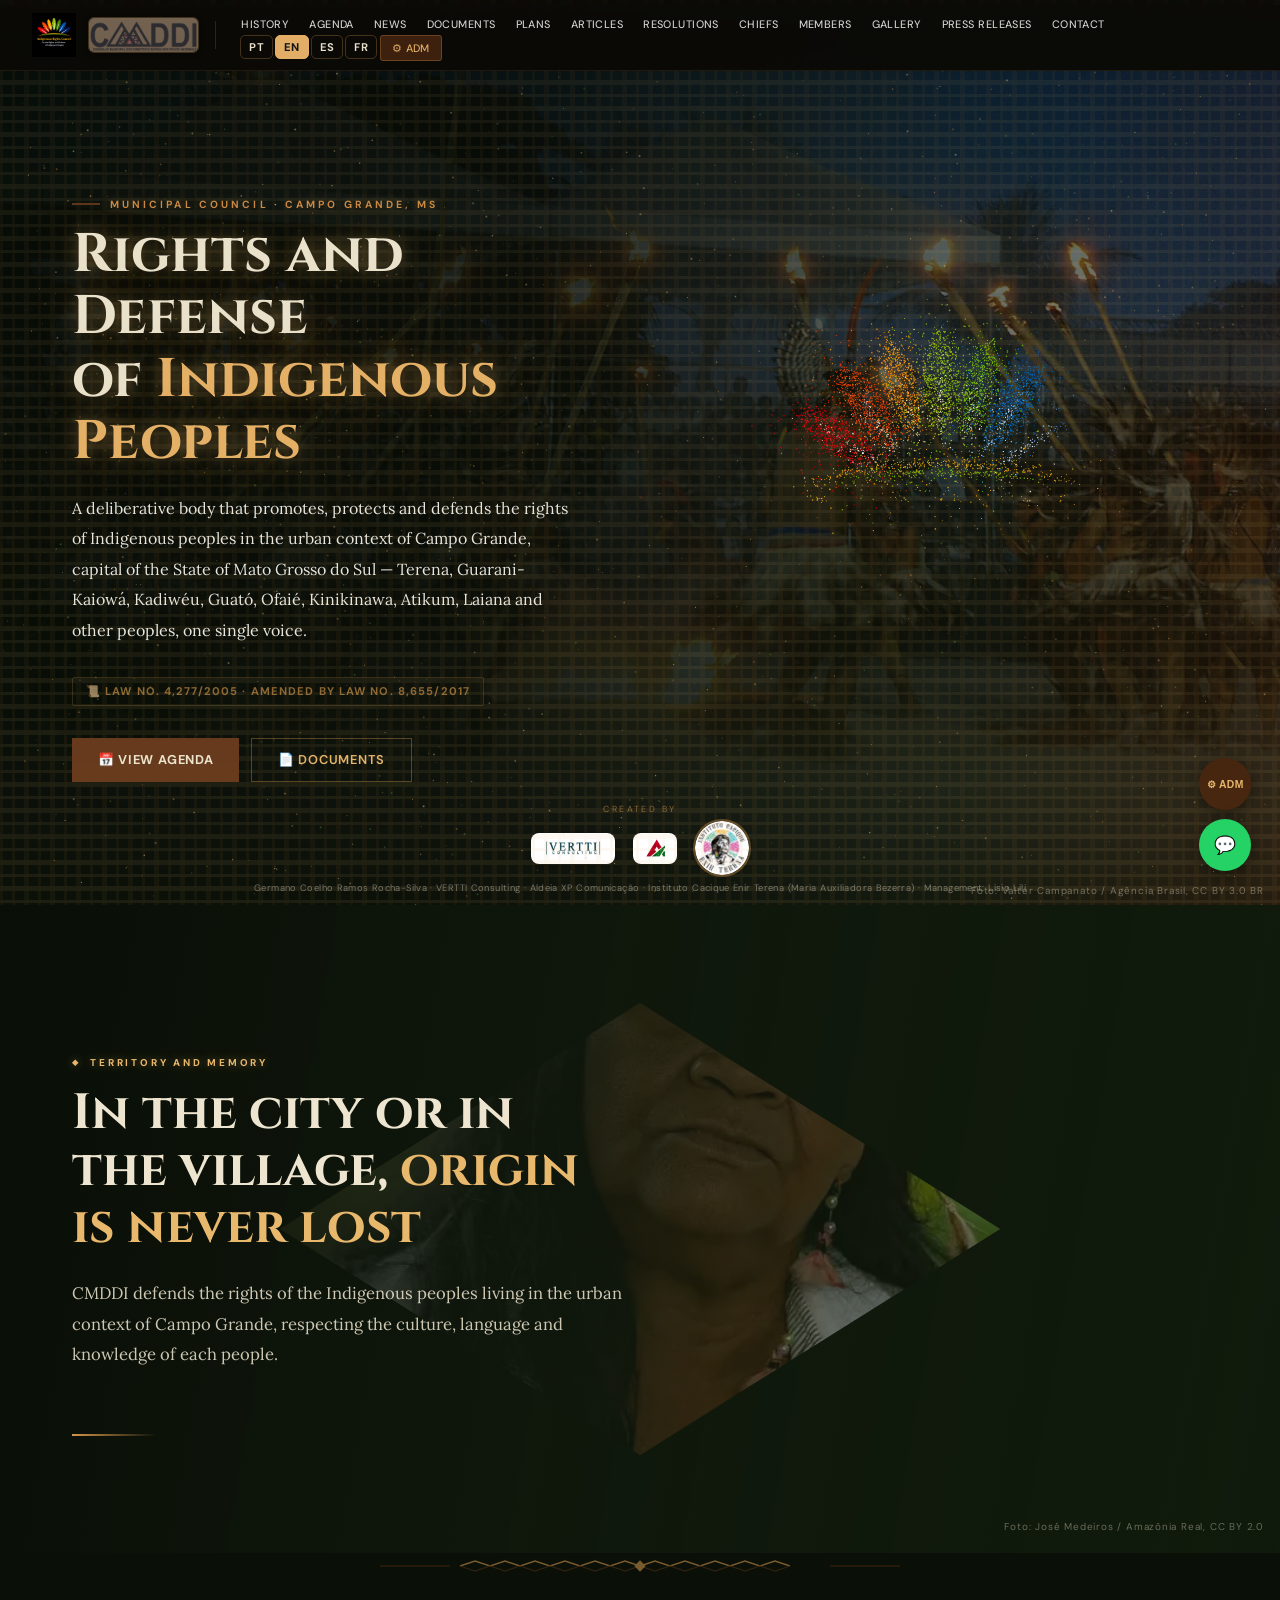
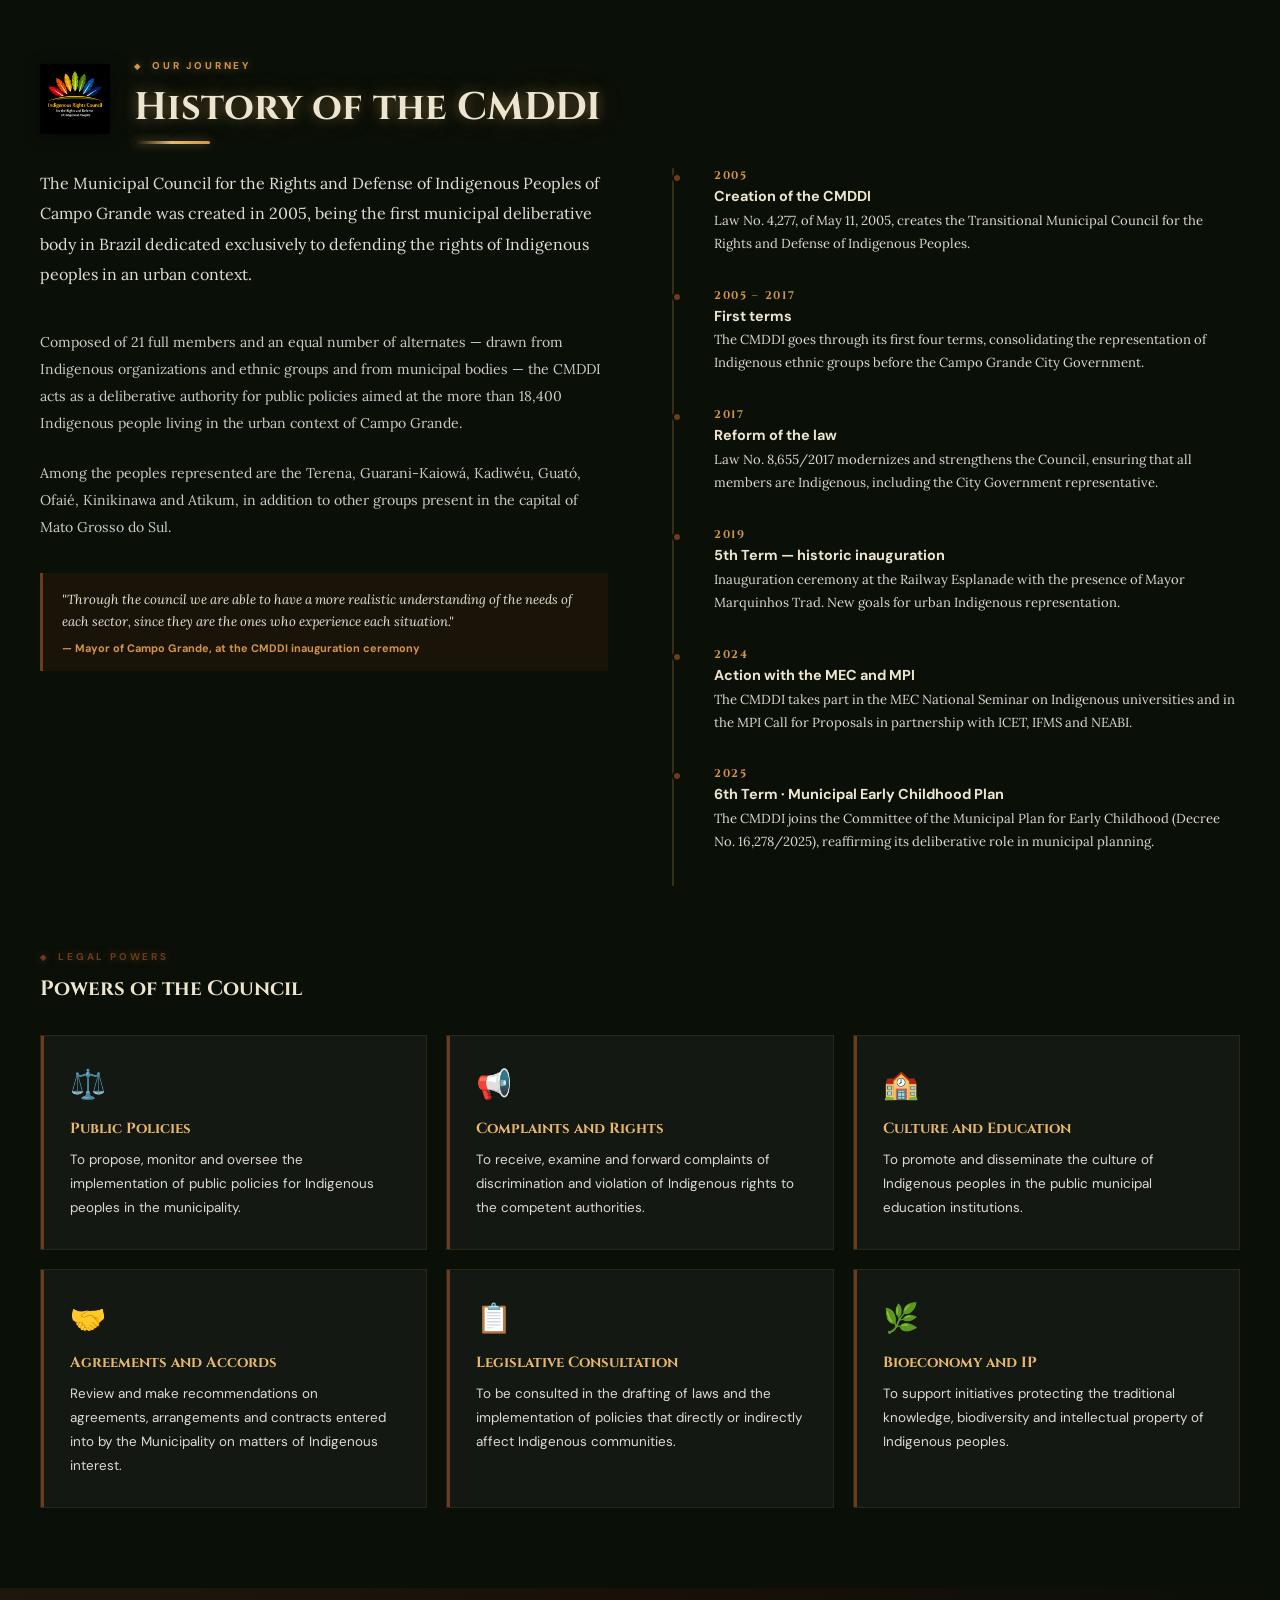
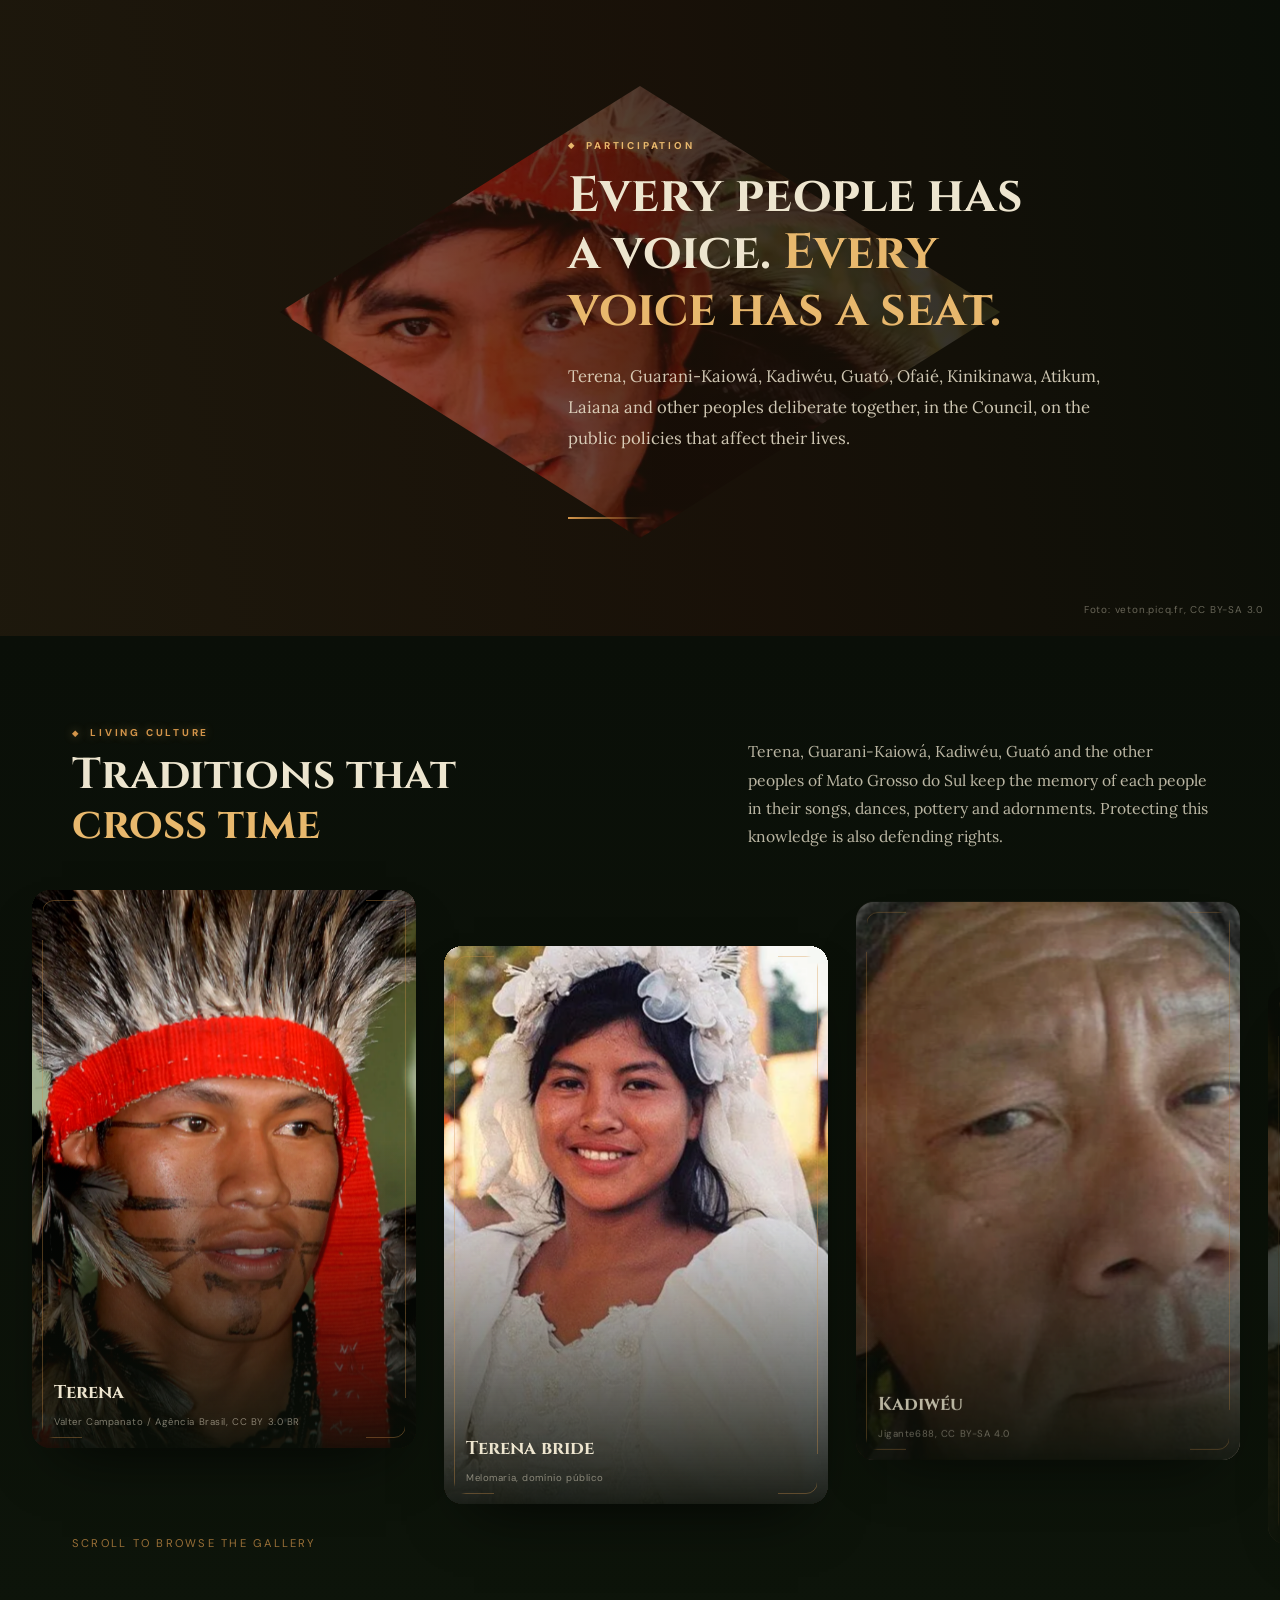
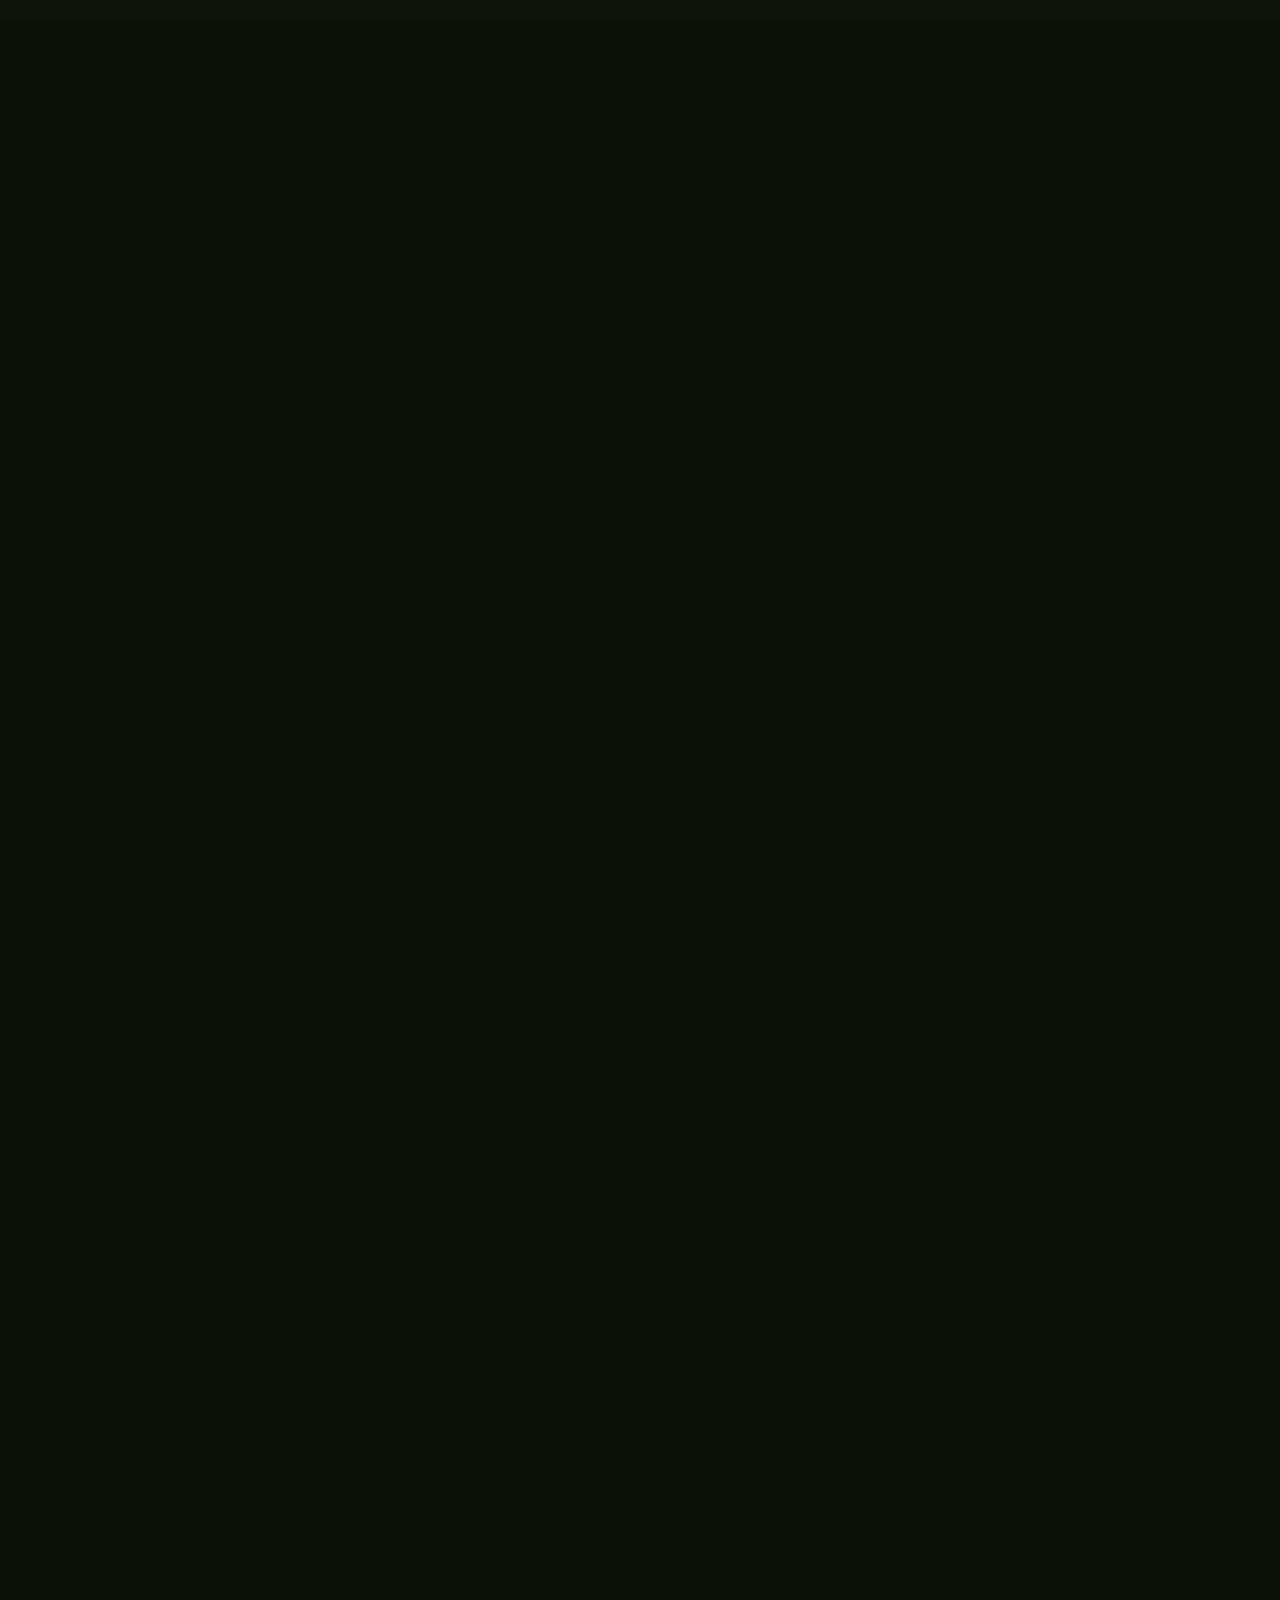
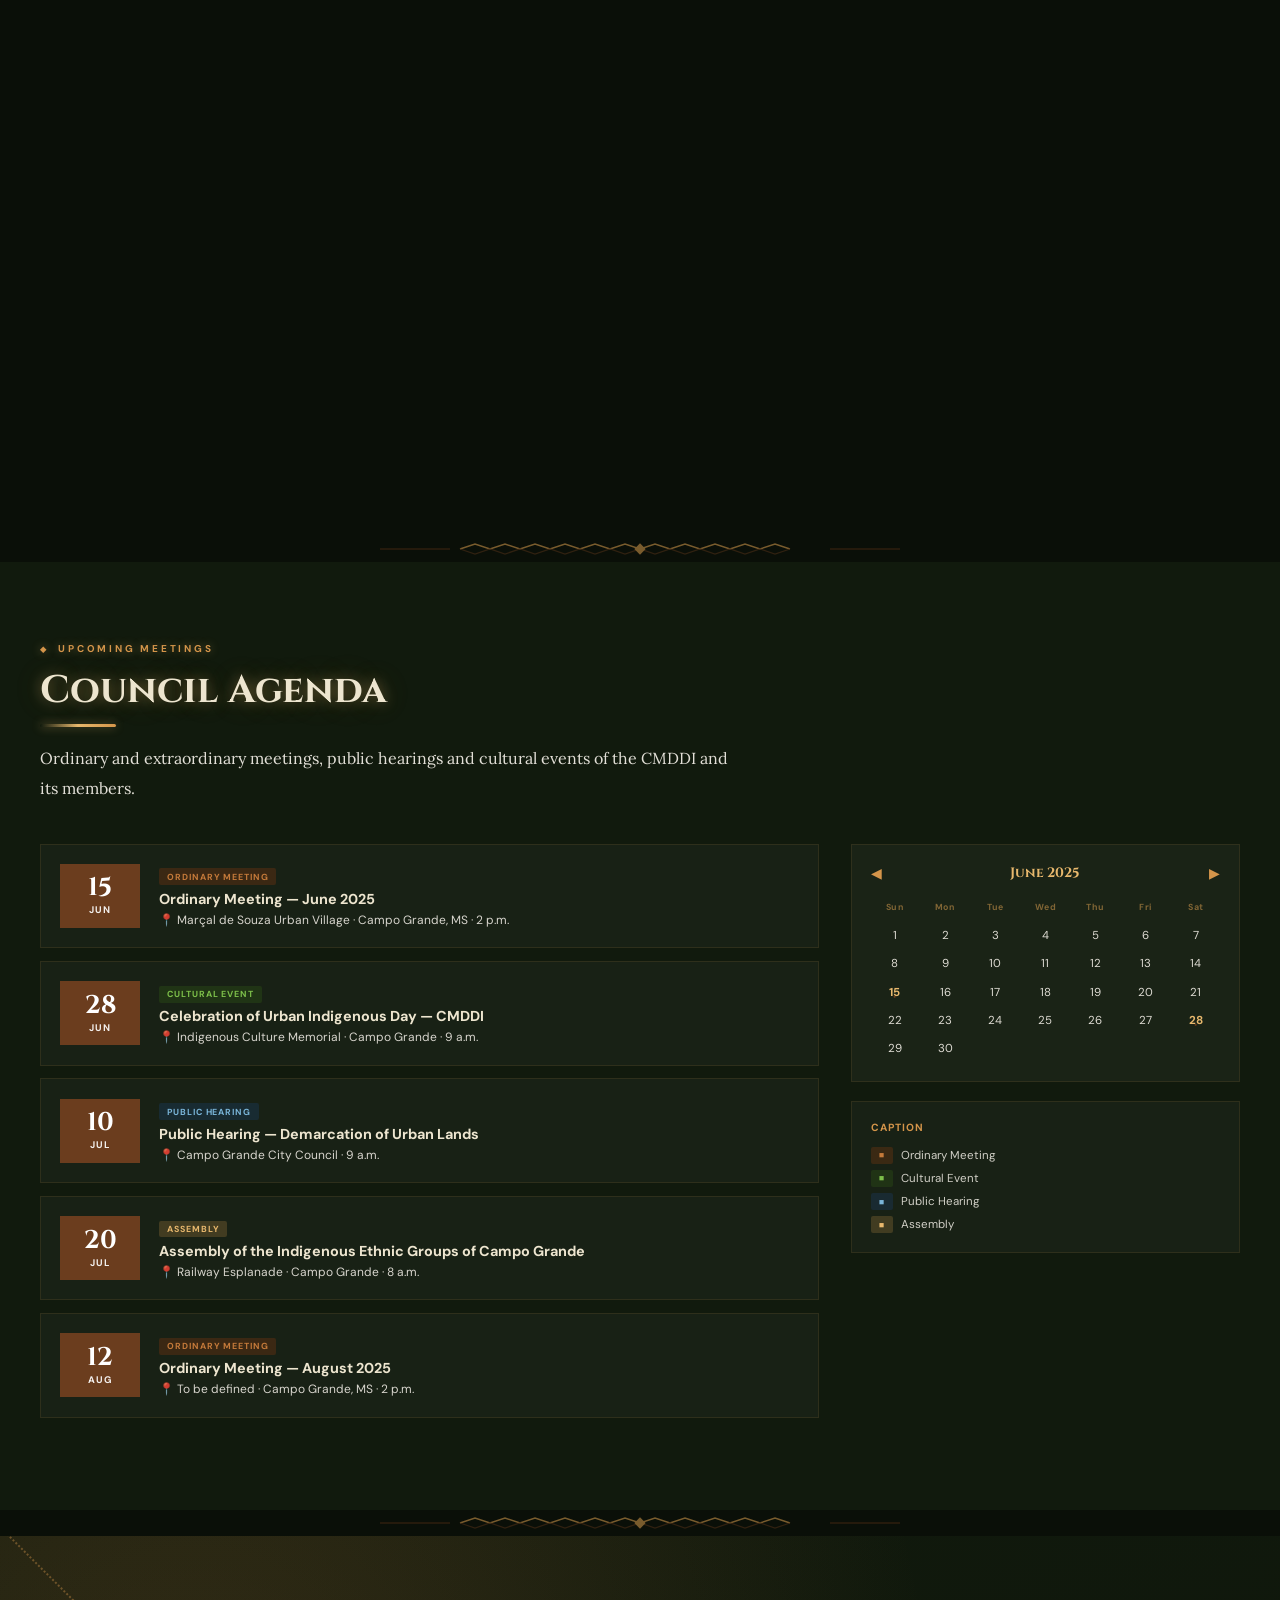
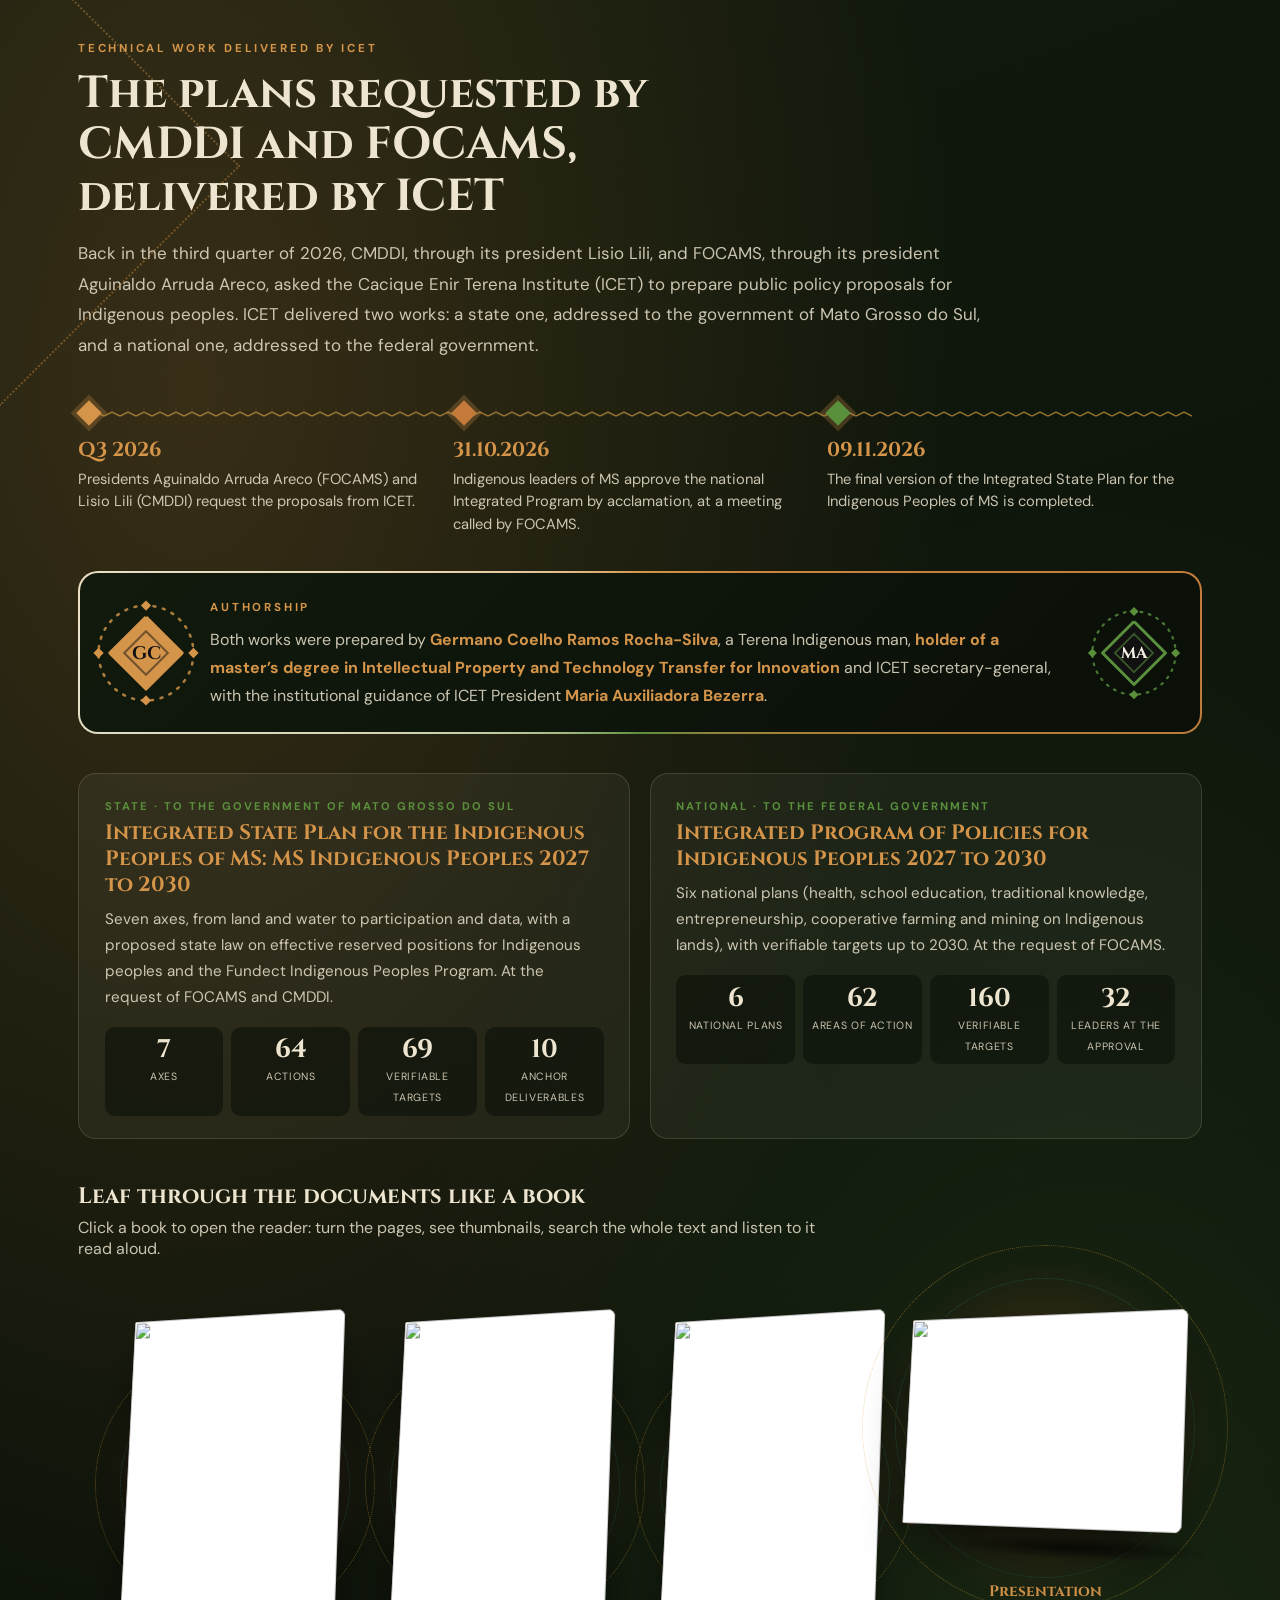
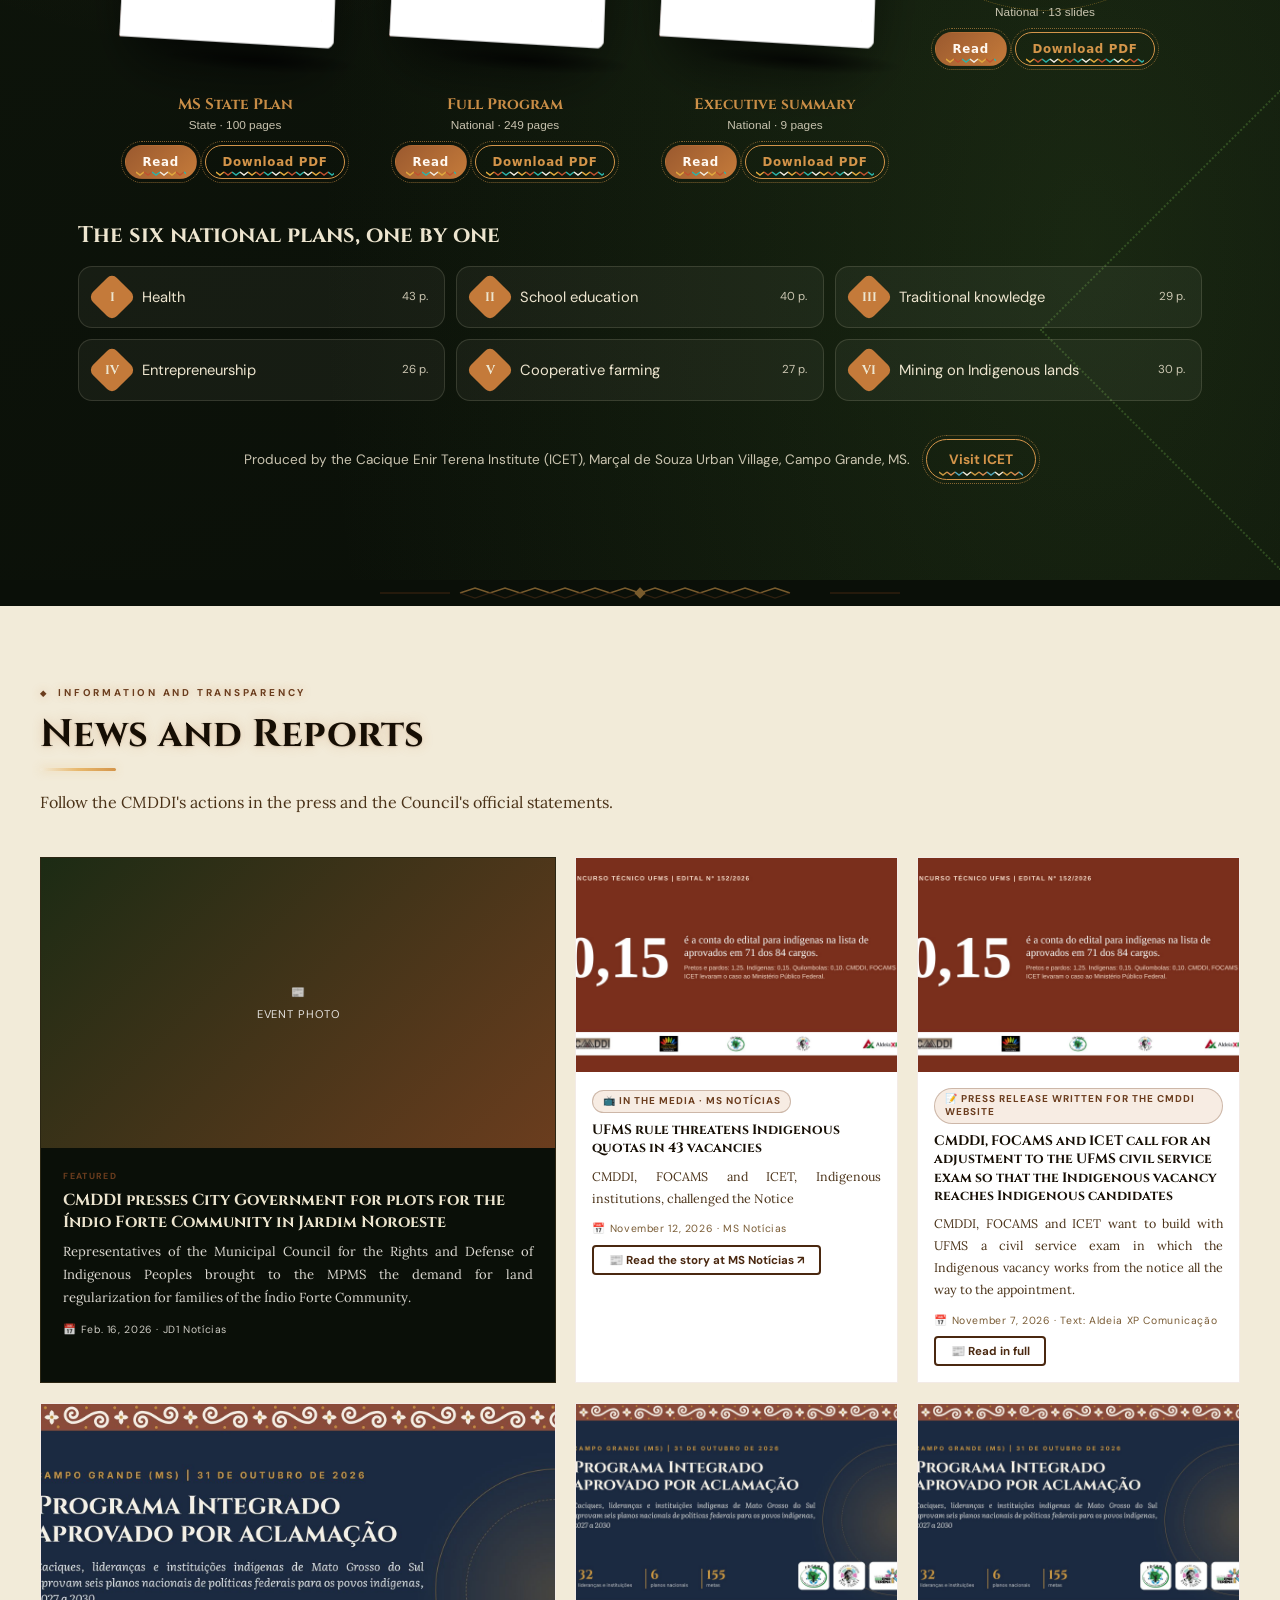
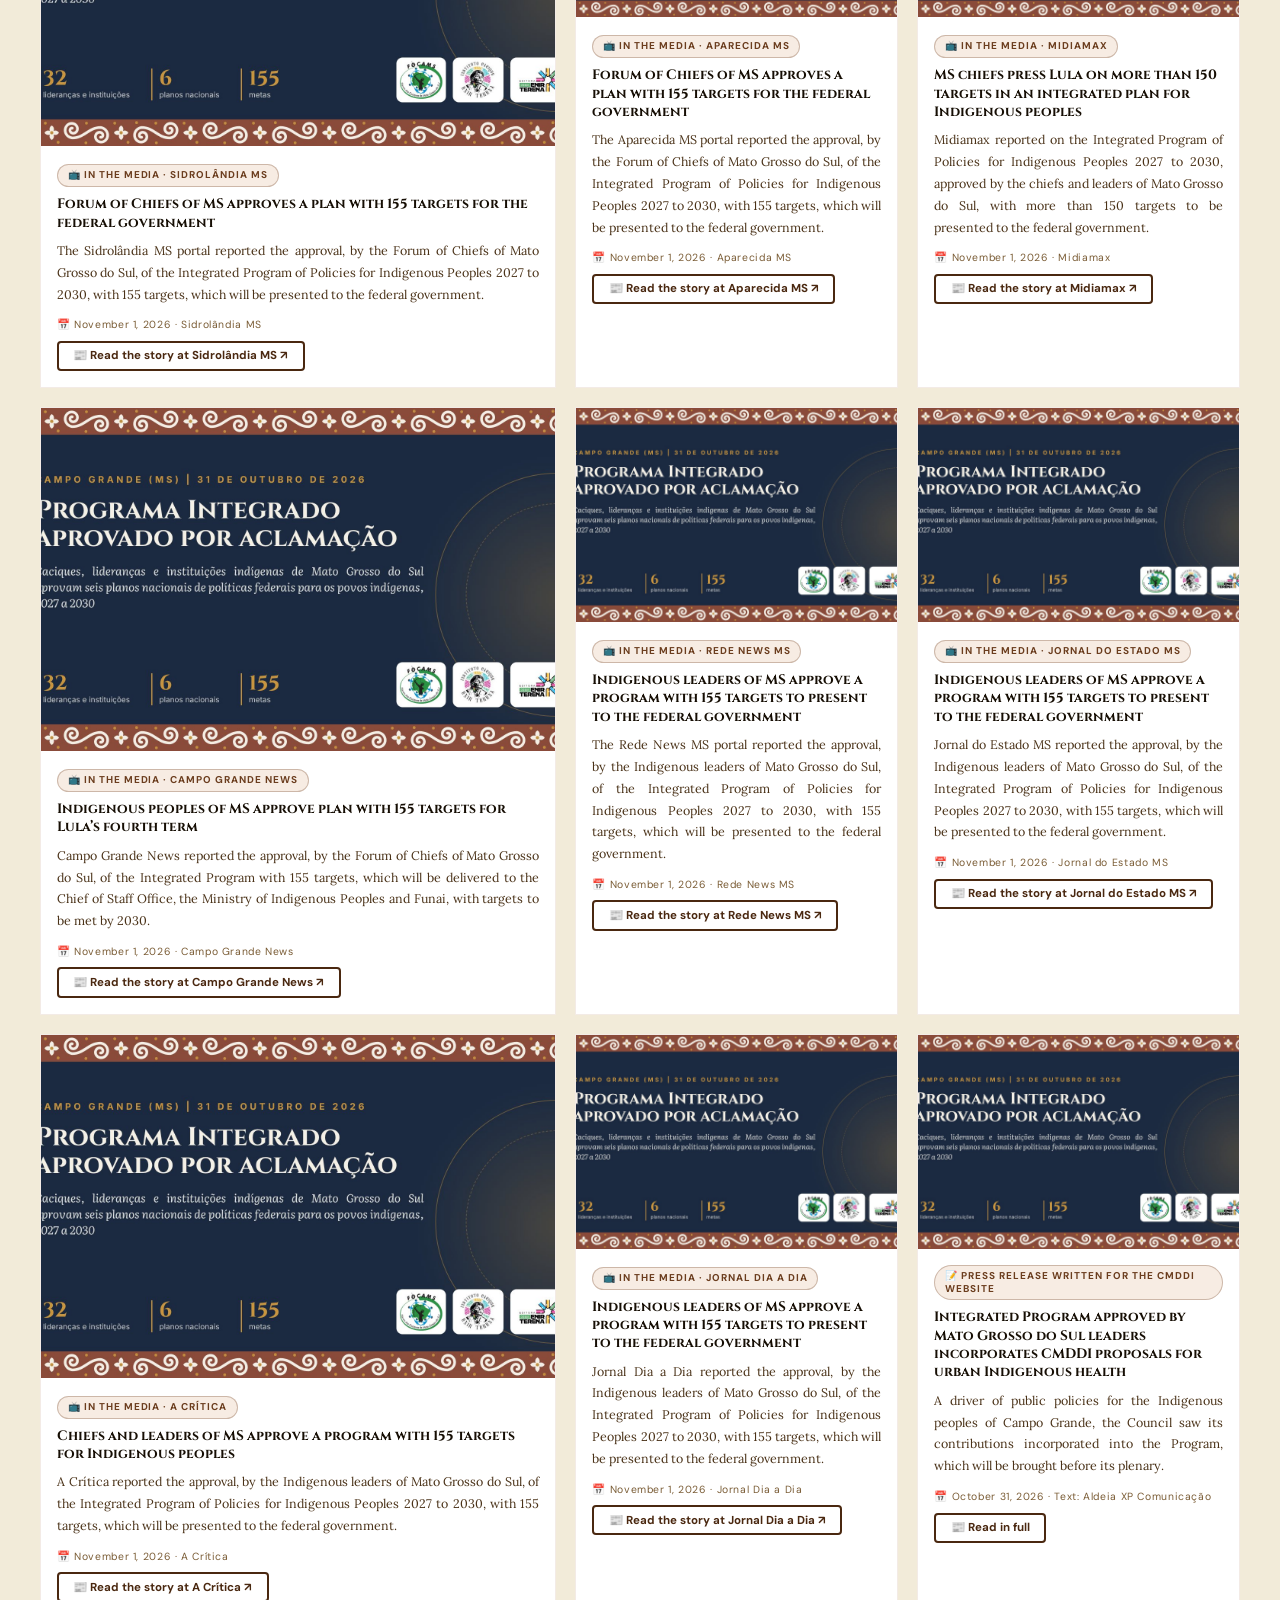
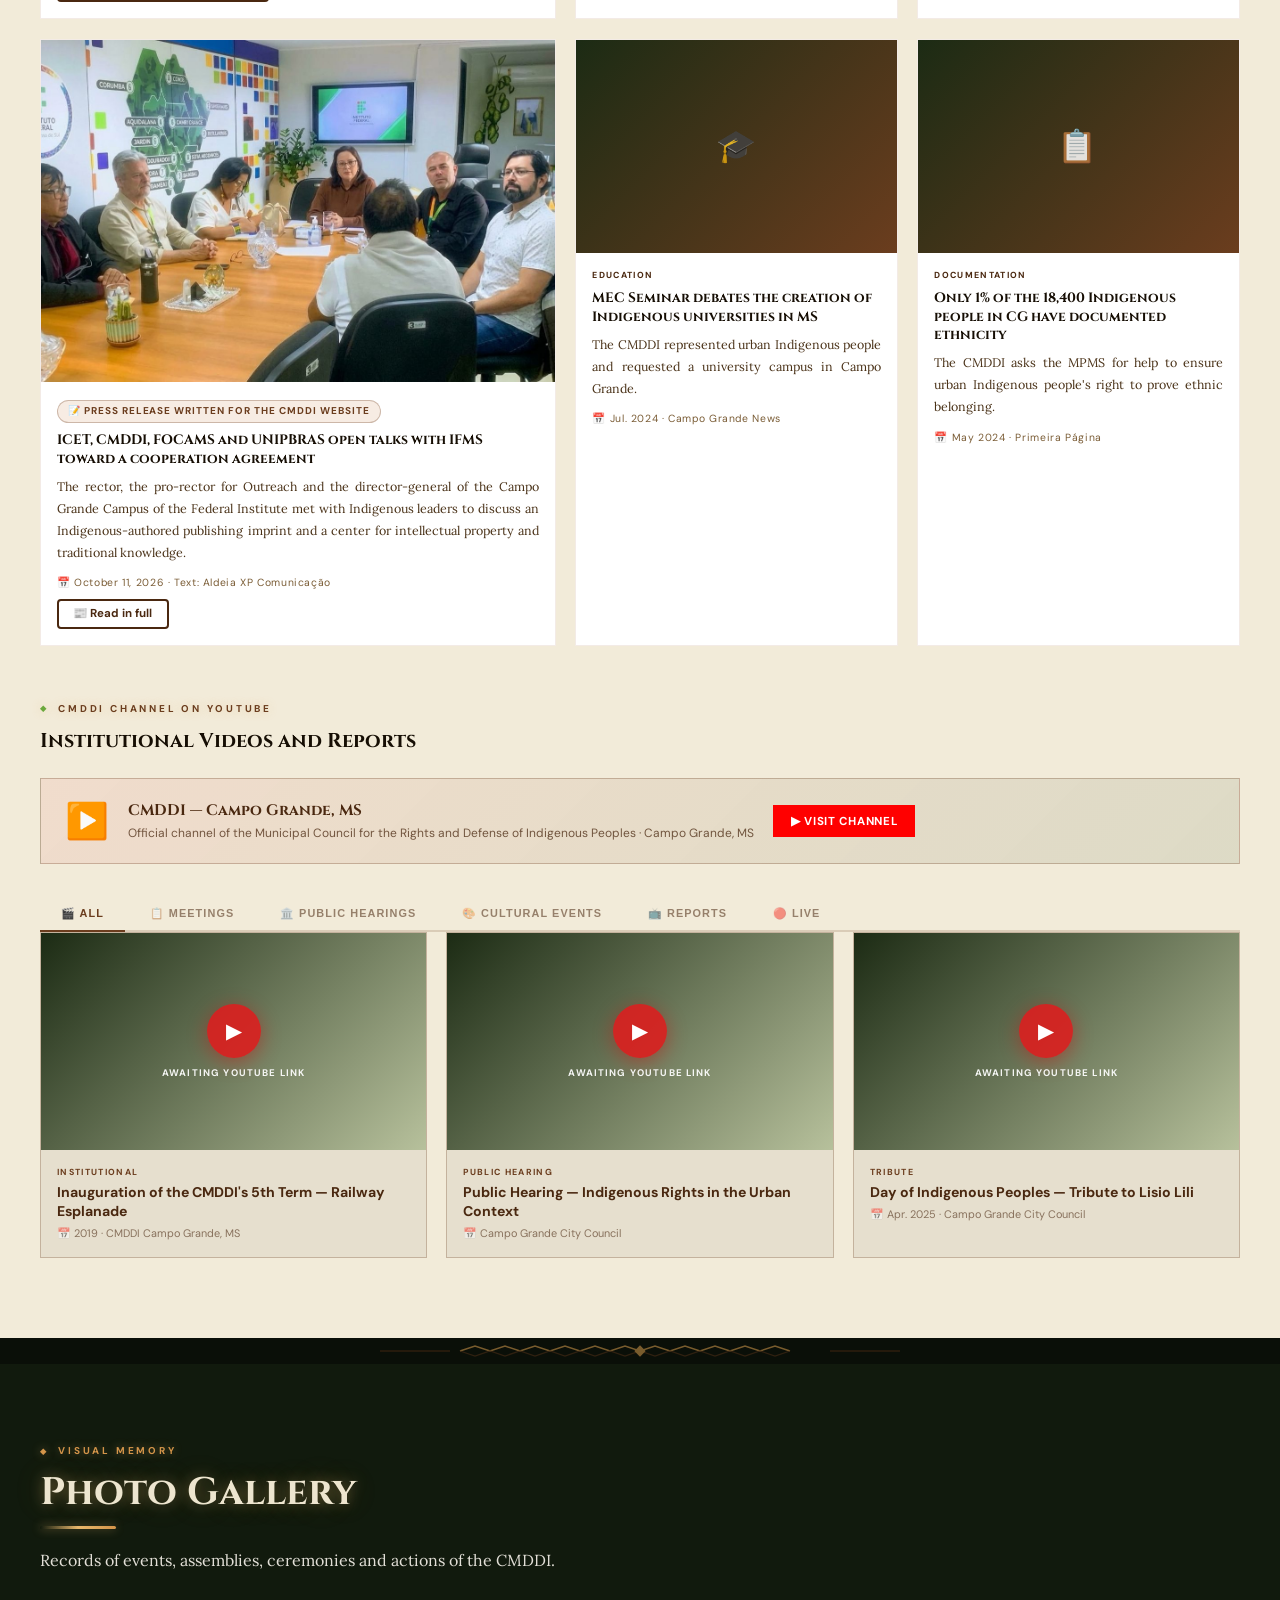
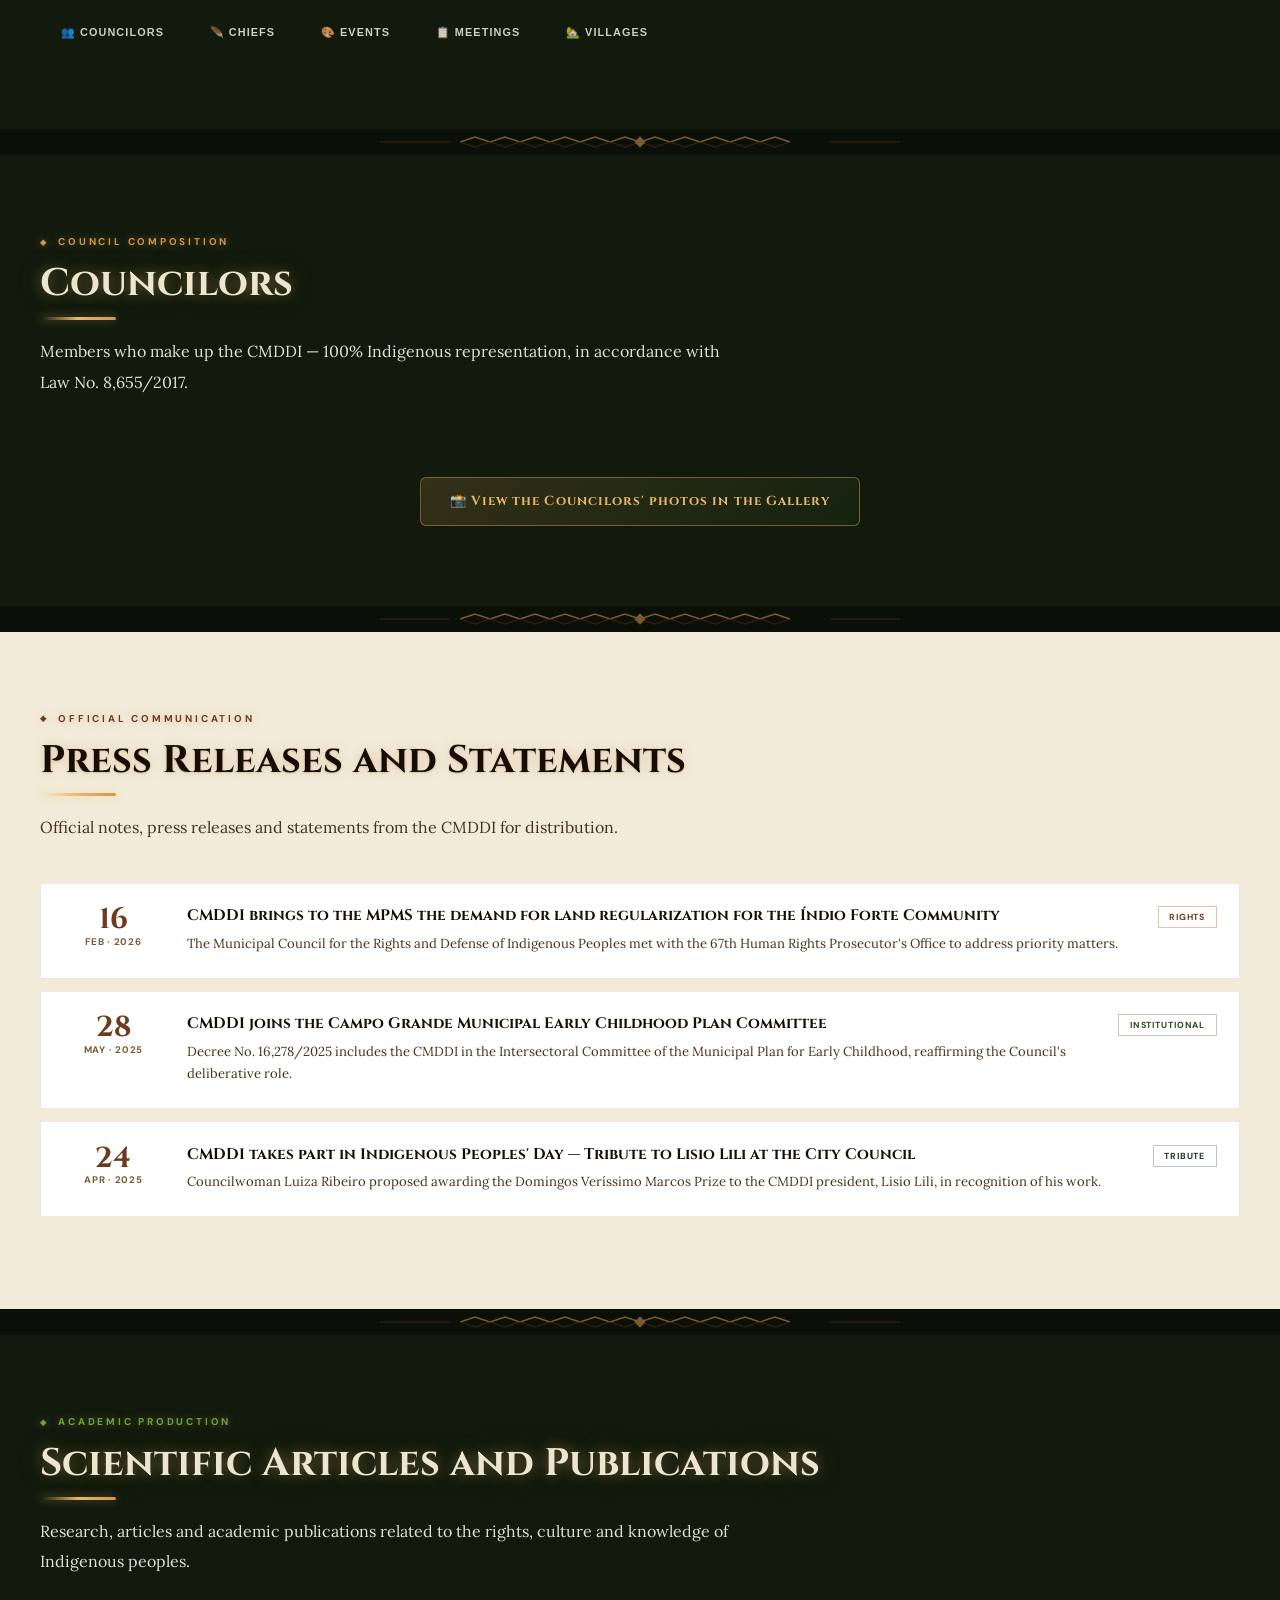
==== commit 686f42f6: "Brasil Indígena Integrado: versão revisada nos leitores e downloads Co-Authored-By: Claude Opus 5.5 " ====
--- a/index.html
+++ b/index.html
@@ -3128,7 +3128,7 @@
     <div class="ti-projs"><article class="ti-proj ti-est"><span class="ti-k" data-i18n="ti.est_k">Estadual · ao governo de Mato Grosso do Sul</span><h3 data-i18n="ti.est_h">Plano Estadual Integrado dos Povos Indígenas de MS: MS Povos Indígenas 2027 a 2030</h3><p data-i18n="ti.est_p">Sete eixos, do território e da água à participação e aos dados, com uma proposta de lei estadual de reserva efetiva de vagas para povos indígenas e o Programa Fundect Povos Indígenas. A pedido do FOCAMS e do CMDDI.</p><div class="ti-nums"><div><b>7</b><span data-i18n="ti.est_n1">eixos</span></div><div><b>64</b><span data-i18n="ti.est_n2">ações</span></div><div><b>69</b><span data-i18n="ti.est_n3">metas verificáveis</span></div><div><b>10</b><span data-i18n="ti.est_n4">entregas-âncora</span></div></div></article><article class="ti-proj ti-nac"><span class="ti-k" data-i18n="ti.nac_k">Nacional · ao governo federal</span><h3 data-i18n="ti.nac_h">Programa Integrado de Políticas para os Povos Indígenas 2027 a 2030</h3><p data-i18n="ti.nac_p">Seis planos nacionais (saúde, educação escolar, conhecimentos tradicionais, empreendedorismo, produção agropecuária cooperativa e mineração em terras indígenas), com metas verificáveis até 2030. A pedido do FOCAMS.</p><div class="ti-nums"><div><b>6</b><span data-i18n="ti.nac_n1">planos nacionais</span></div><div><b>62</b><span data-i18n="ti.nac_n2">áreas de ação</span></div><div><b>160</b><span data-i18n="ti.nac_n3">metas verificáveis</span></div><div><b>32</b><span data-i18n="ti.nac_n4">lideranças na aprovação</span></div></div></article></div>
     <h3 class="ti-h3" data-i18n="ti.bib_h">Folheie os documentos como um livro</h3>
     <p class="ti-bibp" data-i18n="ti.bib_p">Clique em um livro para abrir o leitor: vire as páginas, veja as miniaturas, busque palavras em todo o texto e ouça a leitura em voz alta.</p>
-    <div class="docs3d"><div class="doc3d"><div class="doc3d-palco"><i class="doc3d-aura"></i><i class="doc3d-anel"></i><i class="doc3d-anel r"></i><button class="livro3d" data-doc="https://institutocaciqueenirterena.com.br/docs/consultorias/focams-plano-estadual-ms/leitor/" data-pdf="https://institutocaciqueenirterena.com.br/docs/consultorias/focams-plano-estadual-ms/plano-estadual-integrado-povos-indigenas-ms-2027-2030.pdf" aria-label="Plano Estadual de MS"><span class="lombada"></span><span class="miolo"></span><span class="capa"><img src="https://institutocaciqueenirterena.com.br/docs/consultorias/focams-plano-estadual-ms/leitor/p/001.webp" alt="" loading="lazy"></span><span class="sombra"></span></button></div><div><b data-i18n="ti.bk_est">Plano Estadual de MS</b><small data-i18n="ti.bk_est_s">Estadual · 100 páginas</small><div class="doc3d-acoes"><button type="button" class="doc-bt pri" data-abrir-doc="https://institutocaciqueenirterena.com.br/docs/consultorias/focams-plano-estadual-ms/leitor/" data-pdf="https://institutocaciqueenirterena.com.br/docs/consultorias/focams-plano-estadual-ms/plano-estadual-integrado-povos-indigenas-ms-2027-2030.pdf"><span data-i18n="ti.folhear">Folhear</span></button><a class="doc-bt" href="https://institutocaciqueenirterena.com.br/docs/consultorias/focams-plano-estadual-ms/plano-estadual-integrado-povos-indigenas-ms-2027-2030.pdf" target="_blank" rel="noopener" download><span data-i18n="ti.baixar">Baixar PDF</span></a></div></div></div><div class="doc3d"><div class="doc3d-palco"><i class="doc3d-aura"></i><i class="doc3d-anel"></i><i class="doc3d-anel r"></i><button class="livro3d" data-doc="https://institutocaciqueenirterena.com.br/docs/consultorias/focams-programa-integrado/leitor/integral/" data-pdf="https://institutocaciqueenirterena.com.br/docs/consultorias/focams-programa-integrado/programa-integrado-2027-2030-texto-integral.pdf" aria-label="Programa completo"><span class="lombada"></span><span class="miolo"></span><span class="capa"><img src="https://institutocaciqueenirterena.com.br/docs/consultorias/focams-programa-integrado/leitor/integral/p/005.webp" alt="" loading="lazy"></span><span class="sombra"></span></button></div><div><b data-i18n="ti.bk_int">Programa completo</b><small data-i18n="ti.bk_int_s">Nacional · 222 páginas</small><div class="doc3d-acoes"><button type="button" class="doc-bt pri" data-abrir-doc="https://institutocaciqueenirterena.com.br/docs/consultorias/focams-programa-integrado/leitor/integral/" data-pdf="https://institutocaciqueenirterena.com.br/docs/consultorias/focams-programa-integrado/programa-integrado-2027-2030-texto-integral.pdf"><span data-i18n="ti.folhear">Folhear</span></button><a class="doc-bt" href="https://institutocaciqueenirterena.com.br/docs/consultorias/focams-programa-integrado/programa-integrado-2027-2030-texto-integral.pdf" target="_blank" rel="noopener" download><span data-i18n="ti.baixar">Baixar PDF</span></a></div></div></div><div class="doc3d"><div class="doc3d-palco"><i class="doc3d-aura"></i><i class="doc3d-anel"></i><i class="doc3d-anel r"></i><button class="livro3d" data-doc="https://institutocaciqueenirterena.com.br/docs/consultorias/focams-programa-integrado/leitor/resumo/" data-pdf="https://institutocaciqueenirterena.com.br/docs/consultorias/focams-programa-integrado/resumo-executivo-programa-integrado-2027-2030.pdf" aria-label="Resumo executivo"><span class="lombada"></span><span class="miolo"></span><span class="capa"><img src="https://institutocaciqueenirterena.com.br/docs/consultorias/focams-programa-integrado/leitor/resumo/p/001.webp" alt="" loading="lazy"></span><span class="sombra"></span></button></div><div><b data-i18n="ti.bk_res">Resumo executivo</b><small data-i18n="ti.bk_res_s">Nacional · 9 páginas</small><div class="doc3d-acoes"><button type="button" class="doc-bt pri" data-abrir-doc="https://institutocaciqueenirterena.com.br/docs/consultorias/focams-programa-integrado/leitor/resumo/" data-pdf="https://institutocaciqueenirterena.com.br/docs/consultorias/focams-programa-integrado/resumo-executivo-programa-integrado-2027-2030.pdf"><span data-i18n="ti.folhear">Folhear</span></button><a class="doc-bt" href="https://institutocaciqueenirterena.com.br/docs/consultorias/focams-programa-integrado/resumo-executivo-programa-integrado-2027-2030.pdf" target="_blank" rel="noopener" download><span data-i18n="ti.baixar">Baixar PDF</span></a></div></div></div><div class="doc3d"><div class="doc3d-palco larga"><i class="doc3d-aura"></i><i class="doc3d-anel"></i><i class="doc3d-anel r"></i><button class="livro3d" style="--l3d-ar:1.413" data-doc="https://institutocaciqueenirterena.com.br/docs/consultorias/focams-programa-integrado/leitor/apresentacao/" data-pdf="https://institutocaciqueenirterena.com.br/docs/consultorias/focams-programa-integrado/apresentacao-programa-integrado-2027-2030.pdf" aria-label="Apresentação"><span class="lombada"></span><span class="miolo"></span><span class="capa"><img src="https://institutocaciqueenirterena.com.br/docs/consultorias/focams-programa-integrado/leitor/apresentacao/p/001.webp" alt="" loading="lazy"></span><span class="sombra"></span></button></div><div><b data-i18n="ti.bk_apr">Apresentação</b><small data-i18n="ti.bk_apr_s">Nacional · 13 slides</small><div class="doc3d-acoes"><button type="button" class="doc-bt pri" data-abrir-doc="https://institutocaciqueenirterena.com.br/docs/consultorias/focams-programa-integrado/leitor/apresentacao/" data-pdf="https://institutocaciqueenirterena.com.br/docs/consultorias/focams-programa-integrado/apresentacao-programa-integrado-2027-2030.pdf"><span data-i18n="ti.folhear">Folhear</span></button><a class="doc-bt" href="https://institutocaciqueenirterena.com.br/docs/consultorias/focams-programa-integrado/apresentacao-programa-integrado-2027-2030.pdf" target="_blank" rel="noopener" download><span data-i18n="ti.baixar">Baixar PDF</span></a></div></div></div></div>
+    <div class="docs3d"><div class="doc3d"><div class="doc3d-palco"><i class="doc3d-aura"></i><i class="doc3d-anel"></i><i class="doc3d-anel r"></i><button class="livro3d" data-doc="https://institutocaciqueenirterena.com.br/docs/consultorias/focams-plano-estadual-ms/leitor/" data-pdf="https://institutocaciqueenirterena.com.br/docs/consultorias/focams-plano-estadual-ms/plano-estadual-integrado-povos-indigenas-ms-2027-2030.pdf" aria-label="Plano Estadual de MS"><span class="lombada"></span><span class="miolo"></span><span class="capa"><img src="https://institutocaciqueenirterena.com.br/docs/consultorias/focams-plano-estadual-ms/leitor/p/001.webp" alt="" loading="lazy"></span><span class="sombra"></span></button></div><div><b data-i18n="ti.bk_est">Plano Estadual de MS</b><small data-i18n="ti.bk_est_s">Estadual · 100 páginas</small><div class="doc3d-acoes"><button type="button" class="doc-bt pri" data-abrir-doc="https://institutocaciqueenirterena.com.br/docs/consultorias/focams-plano-estadual-ms/leitor/" data-pdf="https://institutocaciqueenirterena.com.br/docs/consultorias/focams-plano-estadual-ms/plano-estadual-integrado-povos-indigenas-ms-2027-2030.pdf"><span data-i18n="ti.folhear">Folhear</span></button><a class="doc-bt" href="https://institutocaciqueenirterena.com.br/docs/consultorias/focams-plano-estadual-ms/plano-estadual-integrado-povos-indigenas-ms-2027-2030.pdf" target="_blank" rel="noopener" download><span data-i18n="ti.baixar">Baixar PDF</span></a></div></div></div><div class="doc3d"><div class="doc3d-palco"><i class="doc3d-aura"></i><i class="doc3d-anel"></i><i class="doc3d-anel r"></i><button class="livro3d" data-doc="https://institutocaciqueenirterena.com.br/docs/consultorias/focams-programa-integrado/leitor/integral/" data-pdf="https://institutocaciqueenirterena.com.br/docs/consultorias/focams-programa-integrado/programa-integrado-2027-2030-texto-integral.pdf" aria-label="Programa completo"><span class="lombada"></span><span class="miolo"></span><span class="capa"><img src="https://institutocaciqueenirterena.com.br/docs/consultorias/focams-programa-integrado/leitor/integral/p/005.webp" alt="" loading="lazy"></span><span class="sombra"></span></button></div><div><b data-i18n="ti.bk_int">Programa completo</b><small data-i18n="ti.bk_int_s">Nacional · 249 páginas</small><div class="doc3d-acoes"><button type="button" class="doc-bt pri" data-abrir-doc="https://institutocaciqueenirterena.com.br/docs/consultorias/focams-programa-integrado/leitor/integral/" data-pdf="https://institutocaciqueenirterena.com.br/docs/consultorias/focams-programa-integrado/programa-integrado-2027-2030-texto-integral.pdf"><span data-i18n="ti.folhear">Folhear</span></button><a class="doc-bt" href="https://institutocaciqueenirterena.com.br/docs/consultorias/focams-programa-integrado/programa-integrado-2027-2030-texto-integral.pdf" target="_blank" rel="noopener" download><span data-i18n="ti.baixar">Baixar PDF</span></a></div></div></div><div class="doc3d"><div class="doc3d-palco"><i class="doc3d-aura"></i><i class="doc3d-anel"></i><i class="doc3d-anel r"></i><button class="livro3d" data-doc="https://institutocaciqueenirterena.com.br/docs/consultorias/focams-programa-integrado/leitor/resumo/" data-pdf="https://institutocaciqueenirterena.com.br/docs/consultorias/focams-programa-integrado/resumo-executivo-programa-integrado-2027-2030.pdf" aria-label="Resumo executivo"><span class="lombada"></span><span class="miolo"></span><span class="capa"><img src="https://institutocaciqueenirterena.com.br/docs/consultorias/focams-programa-integrado/leitor/resumo/p/001.webp" alt="" loading="lazy"></span><span class="sombra"></span></button></div><div><b data-i18n="ti.bk_res">Resumo executivo</b><small data-i18n="ti.bk_res_s">Nacional · 9 páginas</small><div class="doc3d-acoes"><button type="button" class="doc-bt pri" data-abrir-doc="https://institutocaciqueenirterena.com.br/docs/consultorias/focams-programa-integrado/leitor/resumo/" data-pdf="https://institutocaciqueenirterena.com.br/docs/consultorias/focams-programa-integrado/resumo-executivo-programa-integrado-2027-2030.pdf"><span data-i18n="ti.folhear">Folhear</span></button><a class="doc-bt" href="https://institutocaciqueenirterena.com.br/docs/consultorias/focams-programa-integrado/resumo-executivo-programa-integrado-2027-2030.pdf" target="_blank" rel="noopener" download><span data-i18n="ti.baixar">Baixar PDF</span></a></div></div></div><div class="doc3d"><div class="doc3d-palco larga"><i class="doc3d-aura"></i><i class="doc3d-anel"></i><i class="doc3d-anel r"></i><button class="livro3d" style="--l3d-ar:1.413" data-doc="https://institutocaciqueenirterena.com.br/docs/consultorias/focams-programa-integrado/leitor/apresentacao/" data-pdf="https://institutocaciqueenirterena.com.br/docs/consultorias/focams-programa-integrado/apresentacao-programa-integrado-2027-2030.pdf" aria-label="Apresentação"><span class="lombada"></span><span class="miolo"></span><span class="capa"><img src="https://institutocaciqueenirterena.com.br/docs/consultorias/focams-programa-integrado/leitor/apresentacao/p/001.webp" alt="" loading="lazy"></span><span class="sombra"></span></button></div><div><b data-i18n="ti.bk_apr">Apresentação</b><small data-i18n="ti.bk_apr_s">Nacional · 13 slides</small><div class="doc3d-acoes"><button type="button" class="doc-bt pri" data-abrir-doc="https://institutocaciqueenirterena.com.br/docs/consultorias/focams-programa-integrado/leitor/apresentacao/" data-pdf="https://institutocaciqueenirterena.com.br/docs/consultorias/focams-programa-integrado/apresentacao-programa-integrado-2027-2030.pdf"><span data-i18n="ti.folhear">Folhear</span></button><a class="doc-bt" href="https://institutocaciqueenirterena.com.br/docs/consultorias/focams-programa-integrado/apresentacao-programa-integrado-2027-2030.pdf" target="_blank" rel="noopener" download><span data-i18n="ti.baixar">Baixar PDF</span></a></div></div></div></div>
     <h3 class="ti-h3 ti-seis-h" data-i18n="ti.seis_t">Os seis planos nacionais, um a um</h3><div class="ti-seis"><button type="button" class="ti-plano" data-abrir-doc="https://institutocaciqueenirterena.com.br/docs/consultorias/focams-programa-integrado/leitor/saude/" data-pdf="https://institutocaciqueenirterena.com.br/docs/consultorias/focams-programa-integrado/planos/plano-saude-povos-indigenas-2027-2030.pdf"><i data-n="I"></i><span data-i18n="ti.pl_saude">Saúde</span><small>43 p.</small></button><button type="button" class="ti-plano" data-abrir-doc="https://institutocaciqueenirterena.com.br/docs/consultorias/focams-programa-integrado/leitor/educacao/" data-pdf="https://institutocaciqueenirterena.com.br/docs/consultorias/focams-programa-integrado/planos/plano-educacao-escolar-indigena-2027-2030.pdf"><i data-n="II"></i><span data-i18n="ti.pl_educacao">Educação escolar</span><small>40 p.</small></button><button type="button" class="ti-plano" data-abrir-doc="https://institutocaciqueenirterena.com.br/docs/consultorias/focams-programa-integrado/leitor/saberes/" data-pdf="https://institutocaciqueenirterena.com.br/docs/consultorias/focams-programa-integrado/planos/plano-conhecimentos-tradicionais-indigenas-2027-2030.pdf"><i data-n="III"></i><span data-i18n="ti.pl_saberes">Conhecimentos tradicionais</span><small>29 p.</small></button><button type="button" class="ti-plano" data-abrir-doc="https://institutocaciqueenirterena.com.br/docs/consultorias/focams-programa-integrado/leitor/empreendedorismo/" data-pdf="https://institutocaciqueenirterena.com.br/docs/consultorias/focams-programa-integrado/planos/plano-empreendedorismo-indigena-2027-2030.pdf"><i data-n="IV"></i><span data-i18n="ti.pl_empreendedorismo">Empreendedorismo</span><small>26 p.</small></button><button type="button" class="ti-plano" data-abrir-doc="https://institutocaciqueenirterena.com.br/docs/consultorias/focams-programa-integrado/leitor/agro/" data-pdf="https://institutocaciqueenirterena.com.br/docs/consultorias/focams-programa-integrado/planos/plano-producao-agropecuaria-indigena-cooperativa-2027-2030.pdf"><i data-n="V"></i><span data-i18n="ti.pl_agro">Produção agropecuária</span><small>27 p.</small></button><button type="button" class="ti-plano" data-abrir-doc="https://institutocaciqueenirterena.com.br/docs/consultorias/focams-programa-integrado/leitor/mineracao/" data-pdf="https://institutocaciqueenirterena.com.br/docs/consultorias/focams-programa-integrado/planos/plano-mineracao-terras-indigenas-2027-2030.pdf"><i data-n="VI"></i><span data-i18n="ti.pl_mineracao">Mineração em terras indígenas</span><small>30 p.</small></button></div>
     <div class="ti-rod"><span data-i18n="ti.rod">Realização: Instituto Cacique Enir Terena (ICET), Aldeia Urbana Marçal de Souza, Campo Grande, MS.</span><a class="ti-bt" href="https://institutocaciqueenirterena.com.br/" target="_blank" rel="noopener"><span data-i18n="ti.rod_bt">Conhecer o ICET</span></a></div>
   </div>
@@ -10015,7 +10015,7 @@
   "ti.bk_est": {"pt": "Plano Estadual de MS", "en": "MS State Plan", "es": "Plan Estatal de MS", "fr": "Plan de l’État du MS"},
   "ti.bk_est_s": {"pt": "Estadual · 100 páginas", "en": "State · 100 pages", "es": "Estatal · 100 páginas", "fr": "État · 100 pages"},
   "ti.bk_int": {"pt": "Programa completo", "en": "Full Program", "es": "Programa completo", "fr": "Programme complet"},
-  "ti.bk_int_s": {"pt": "Nacional · 222 páginas", "en": "National · 222 pages", "es": "Nacional · 222 páginas", "fr": "National · 222 pages"},
+  "ti.bk_int_s": {"pt": "Nacional · 249 páginas", "en": "National · 249 pages", "es": "Nacional · 249 páginas", "fr": "National · 249 pages"},
   "ti.bk_res": {"pt": "Resumo executivo", "en": "Executive summary", "es": "Resumen ejecutivo", "fr": "Résumé exécutif"},
   "ti.bk_res_s": {"pt": "Nacional · 9 páginas", "en": "National · 9 pages", "es": "Nacional · 9 páginas", "fr": "National · 9 pages"},
   "ti.bk_apr": {"pt": "Apresentação", "en": "Presentation", "es": "Presentación", "fr": "Présentation"},
